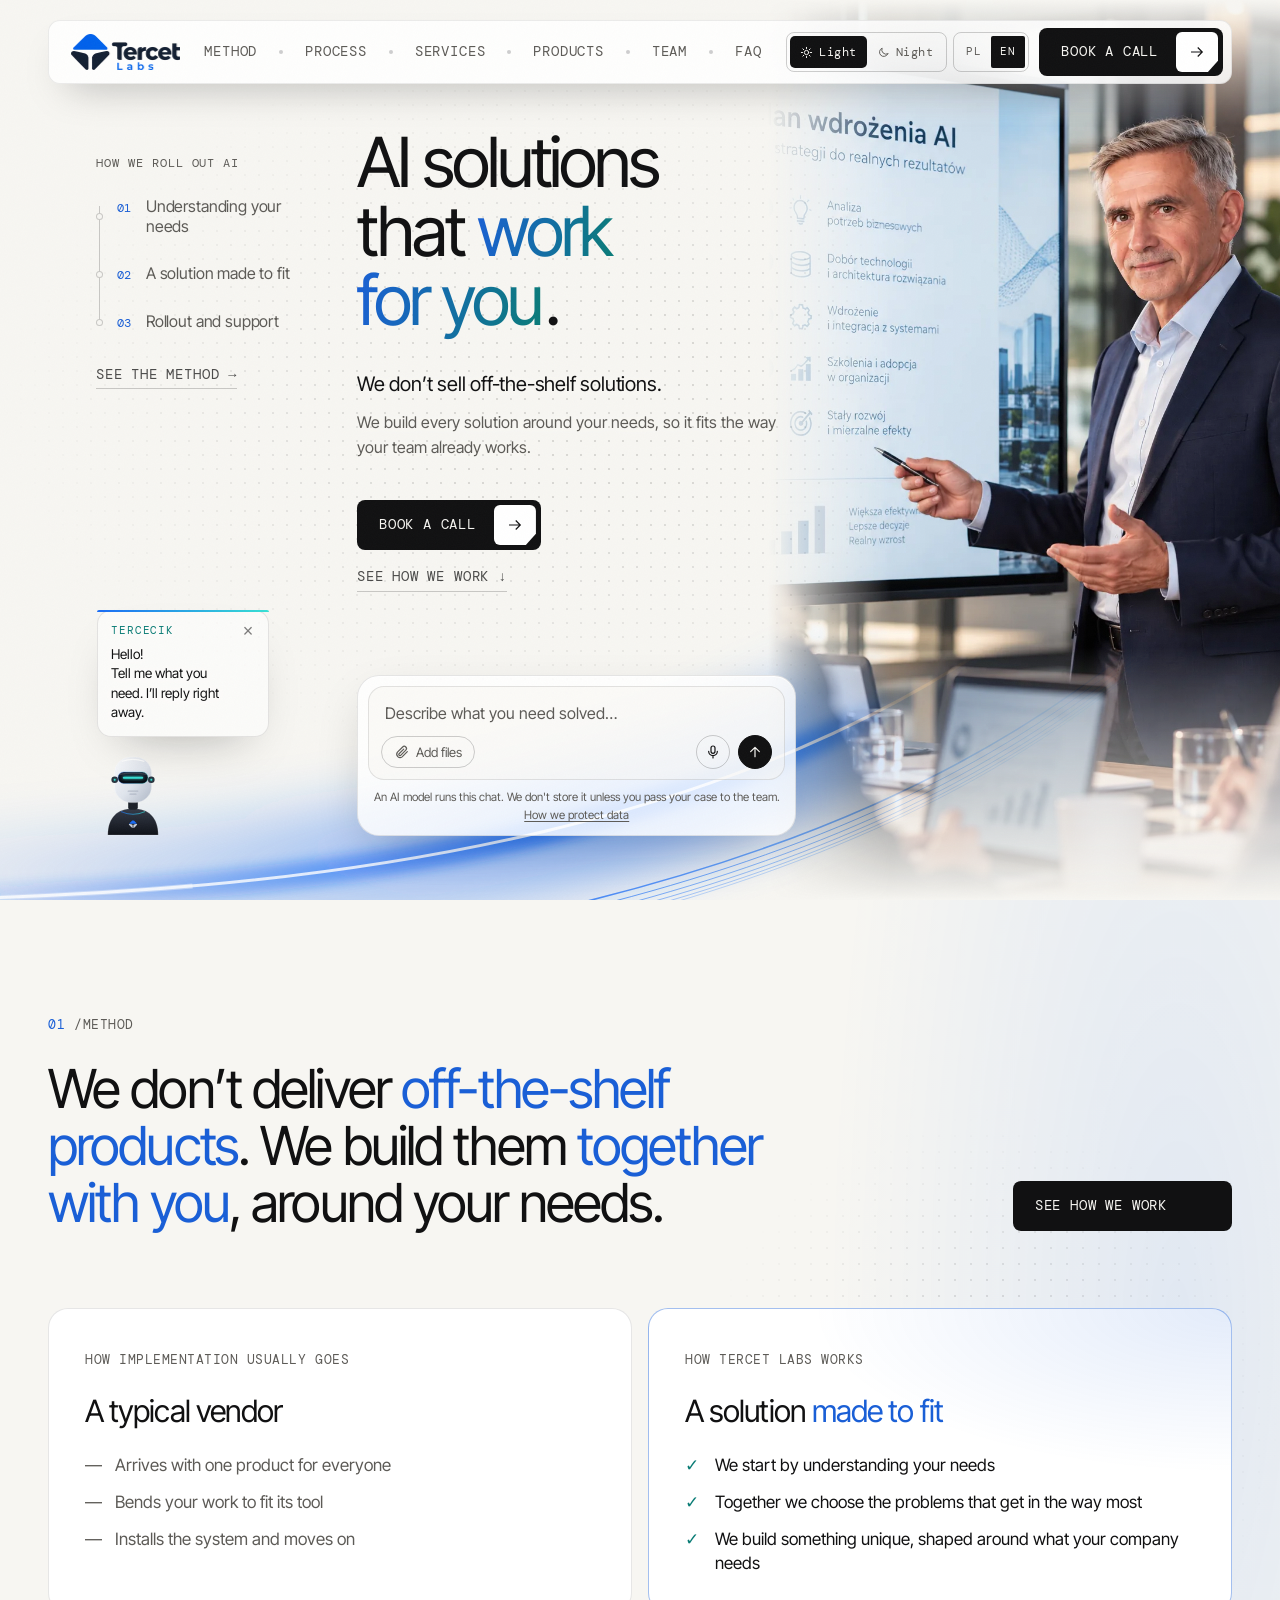
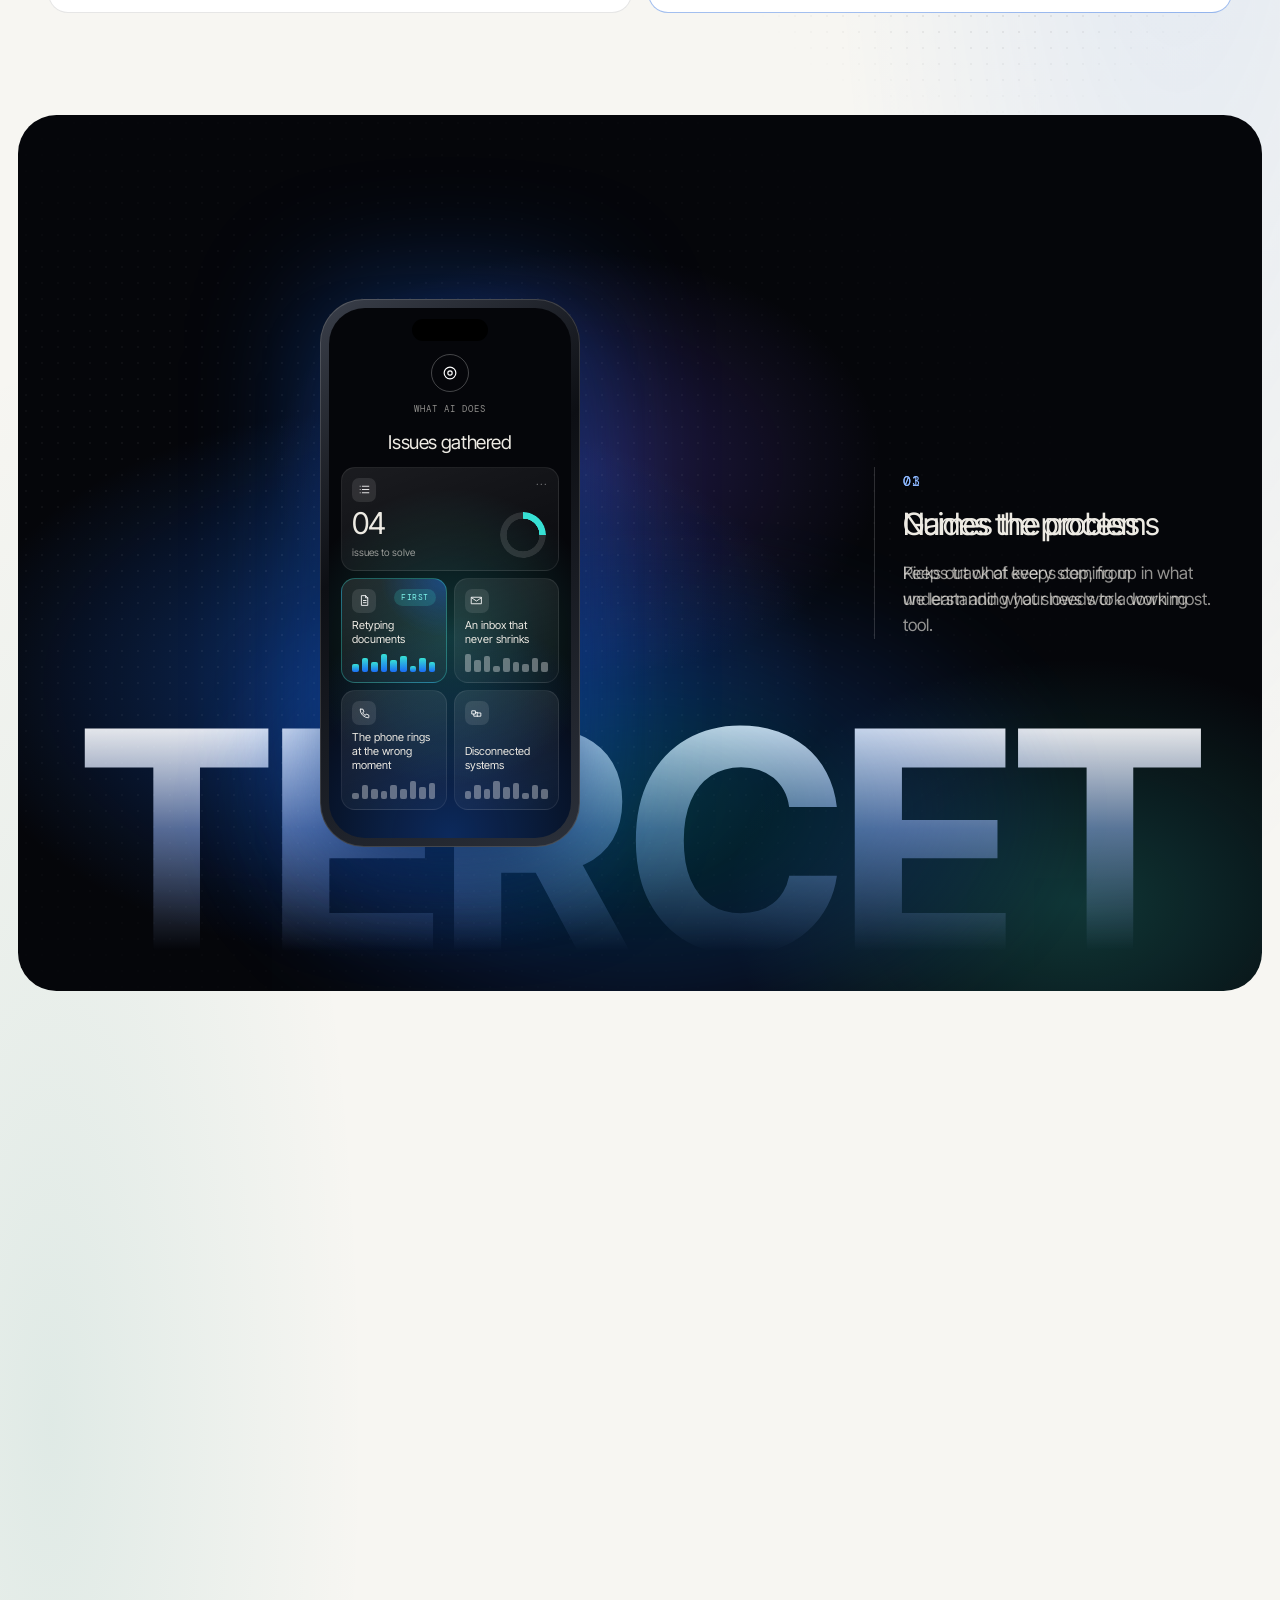
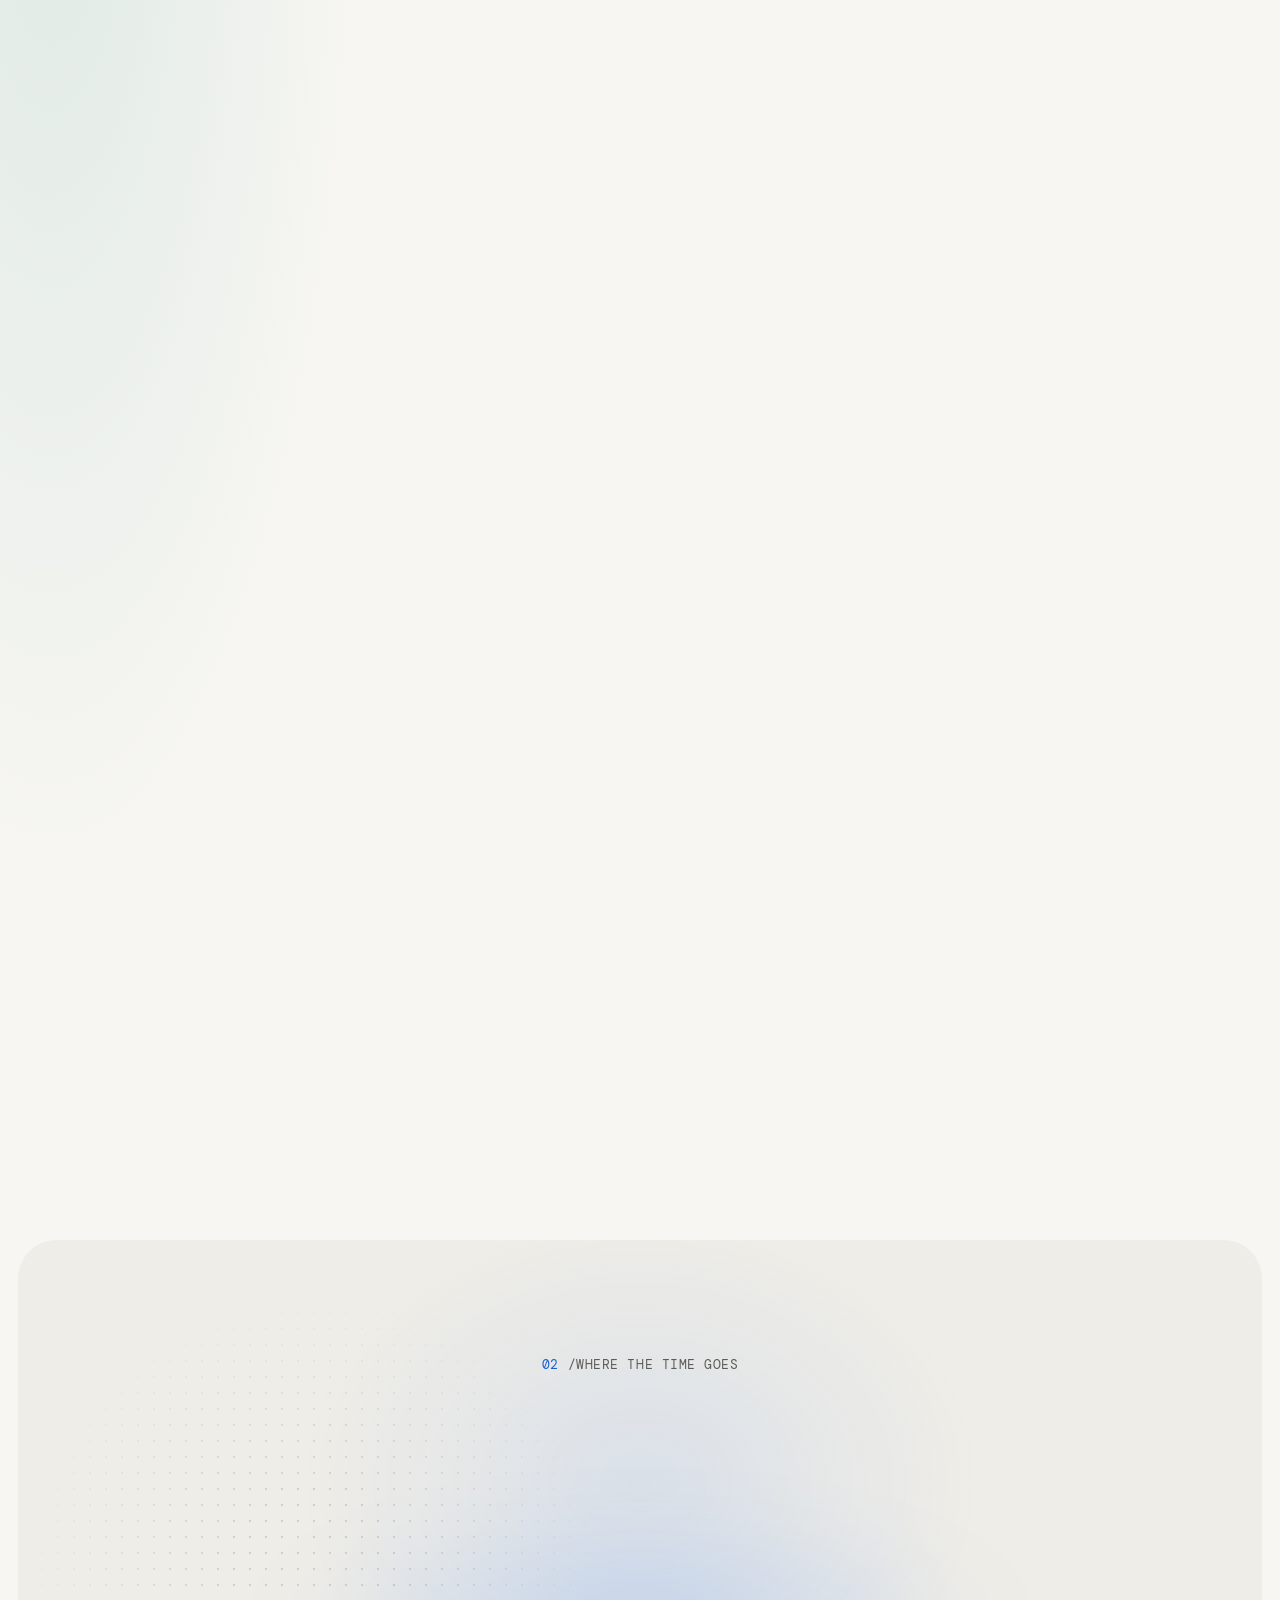
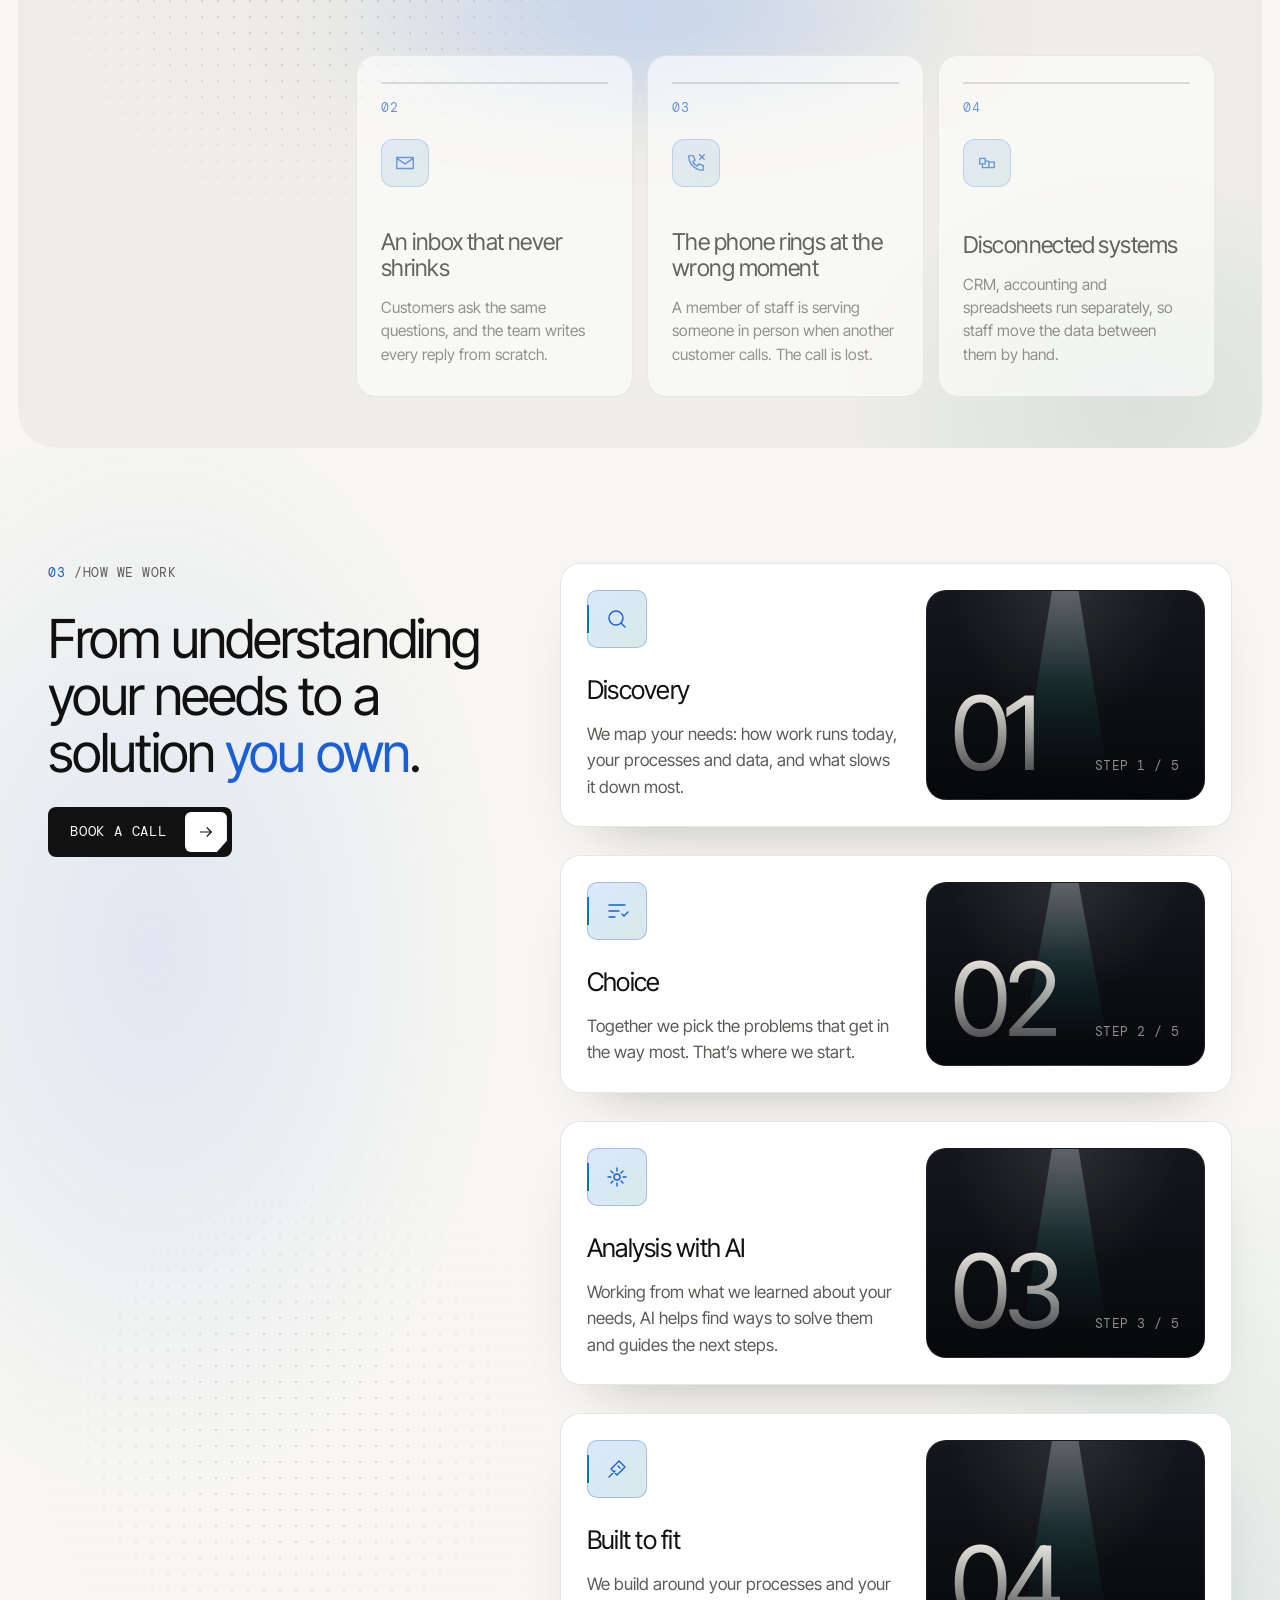
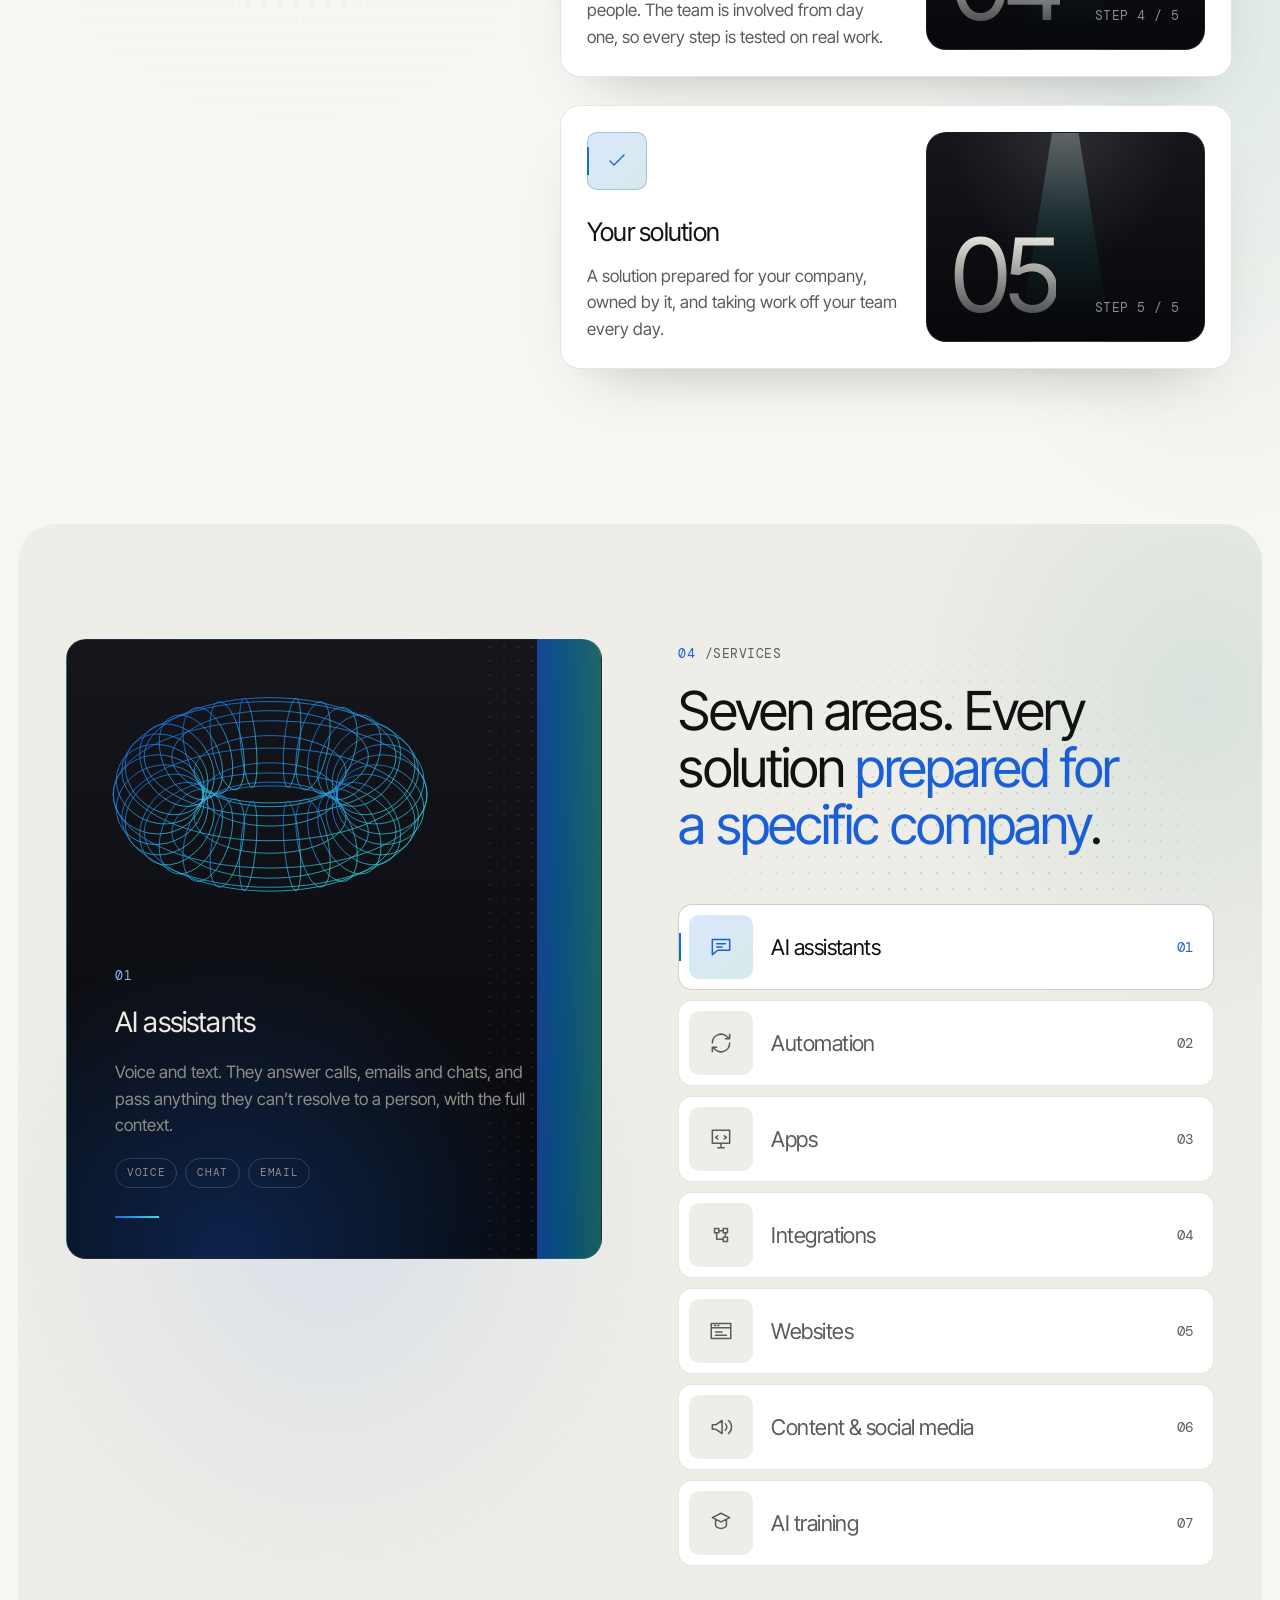
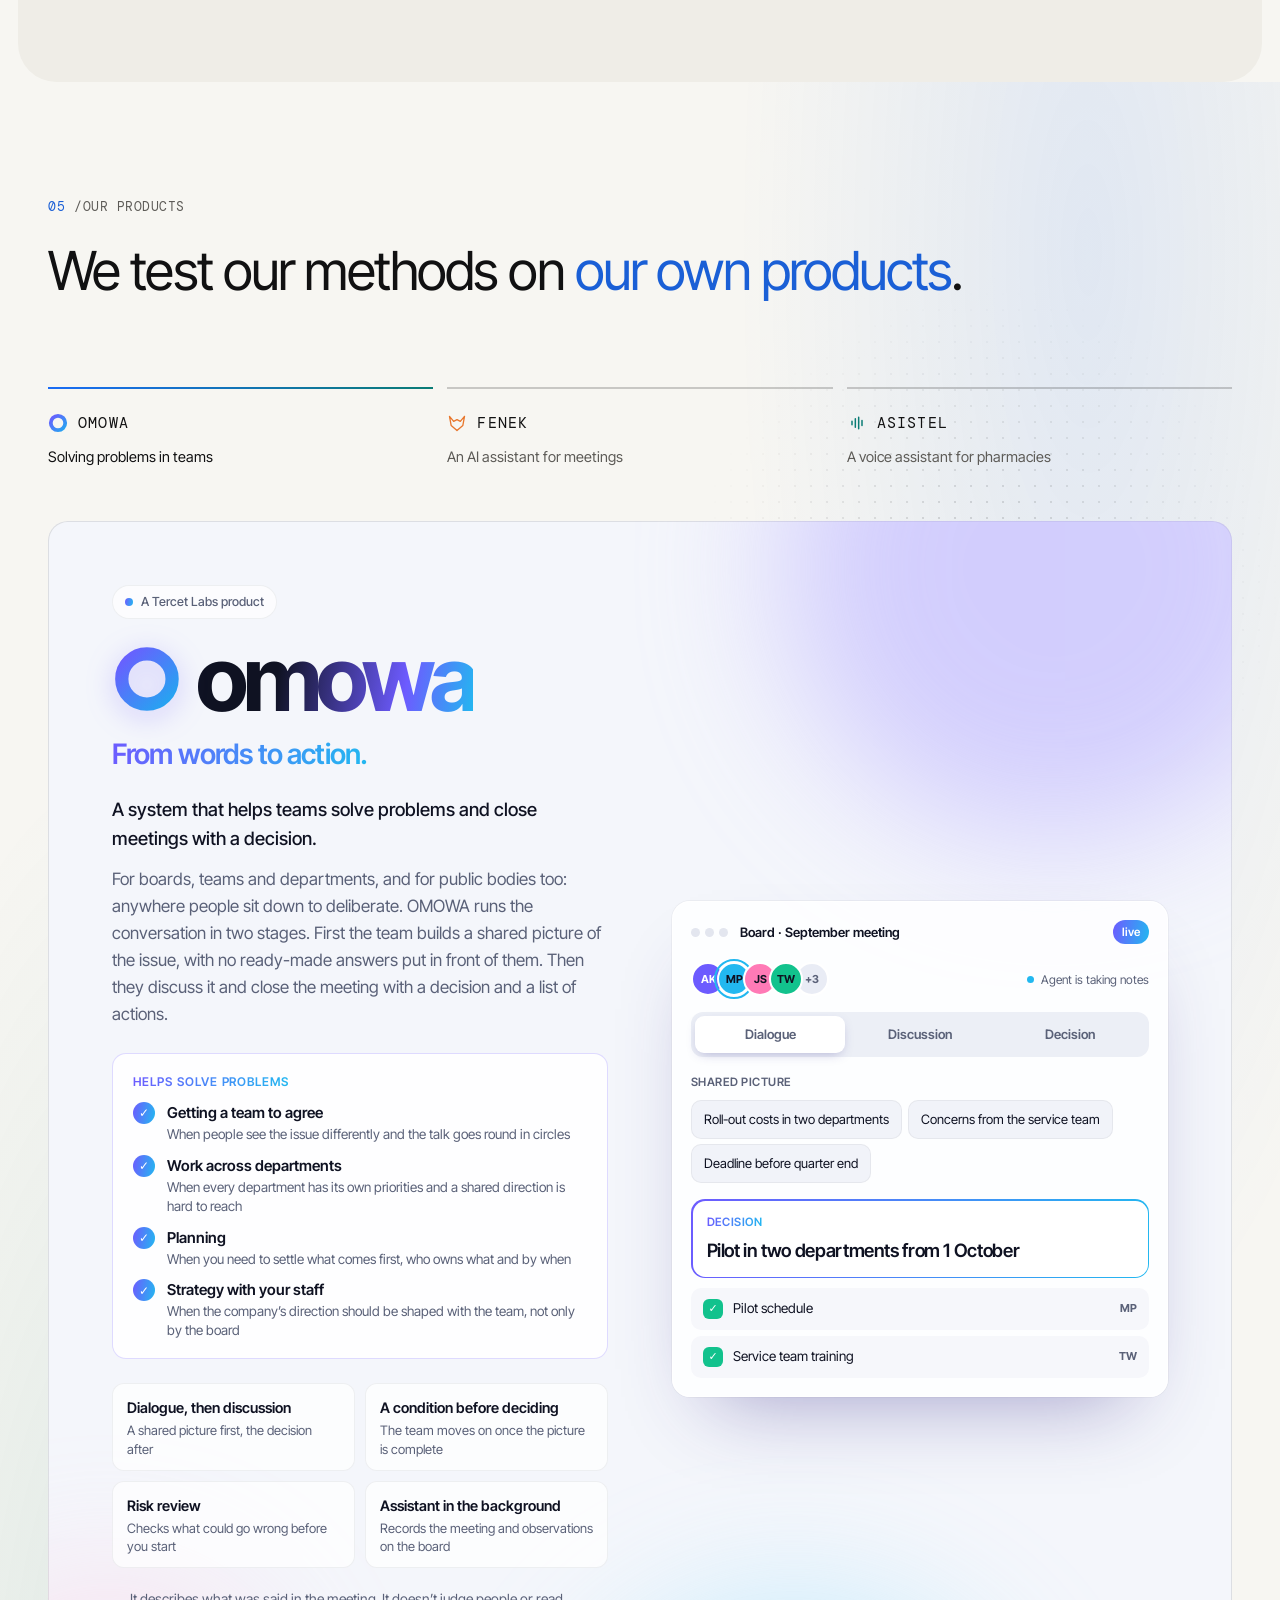
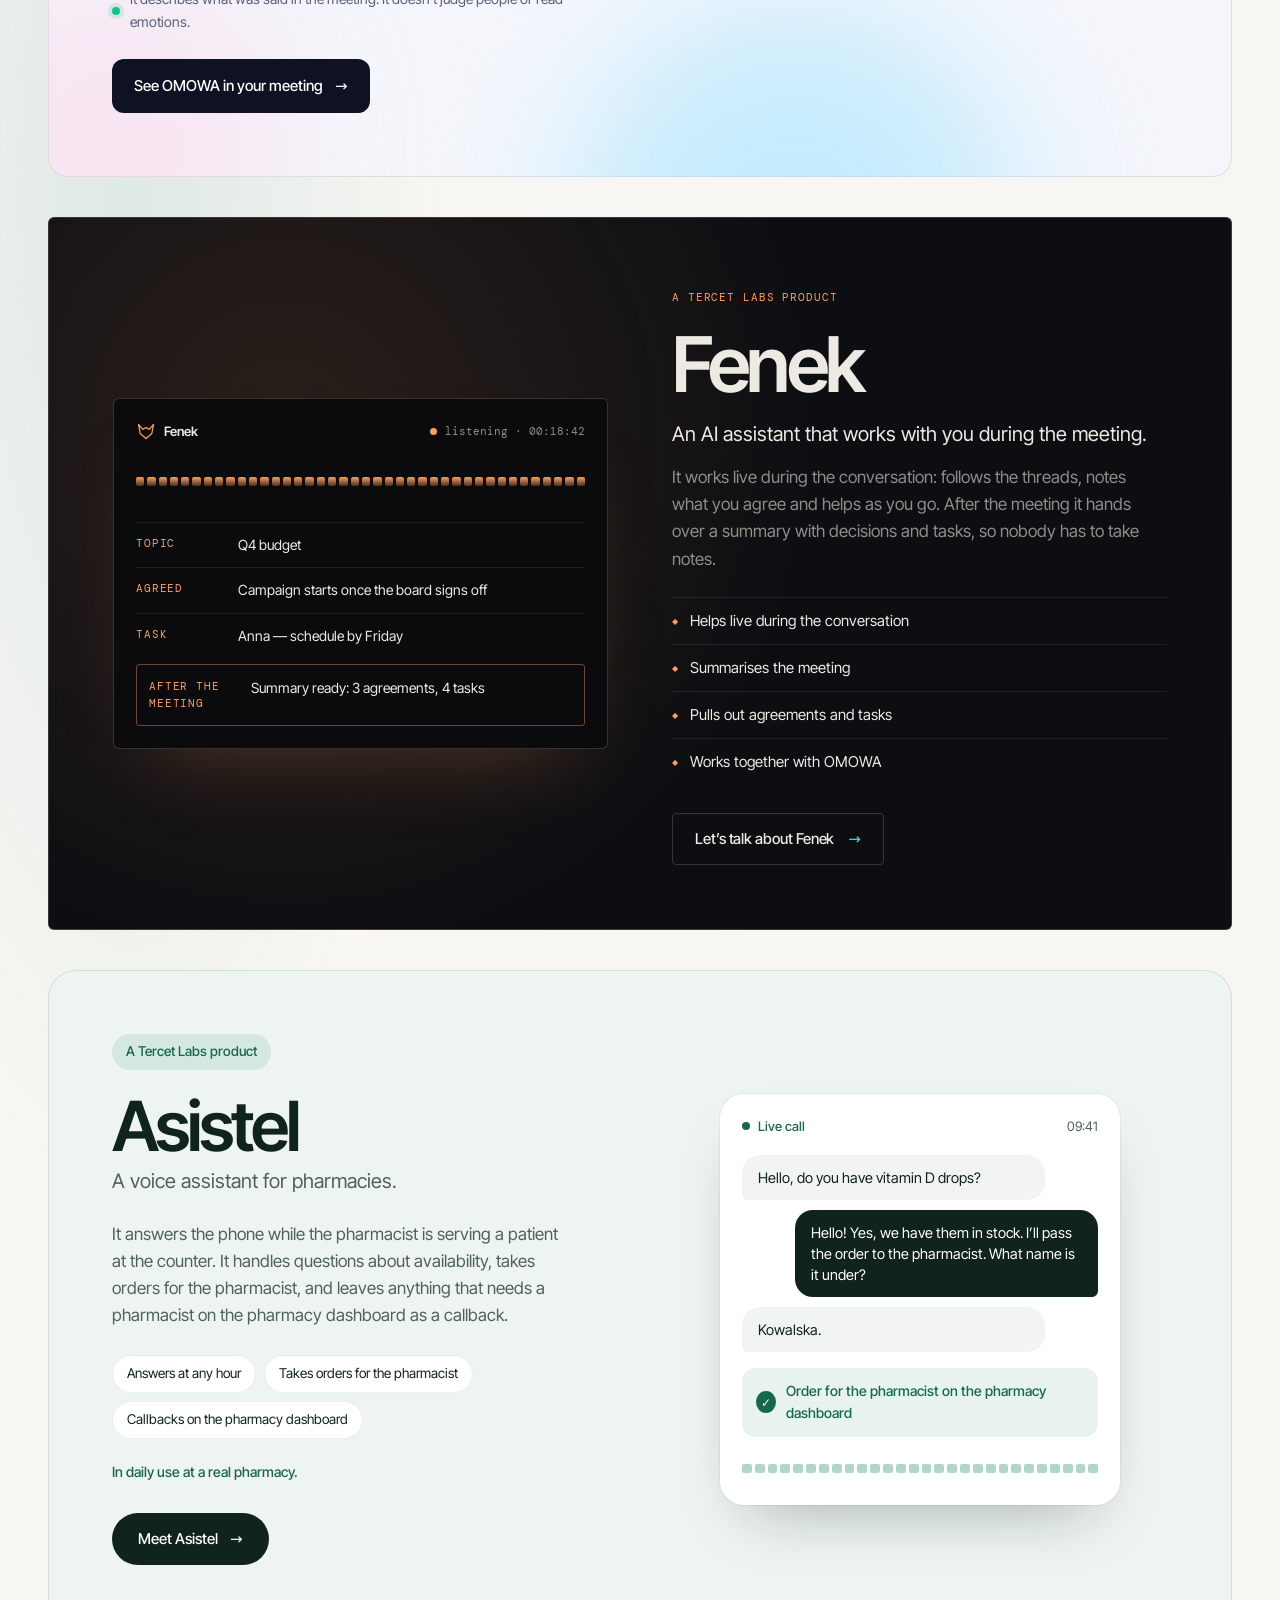
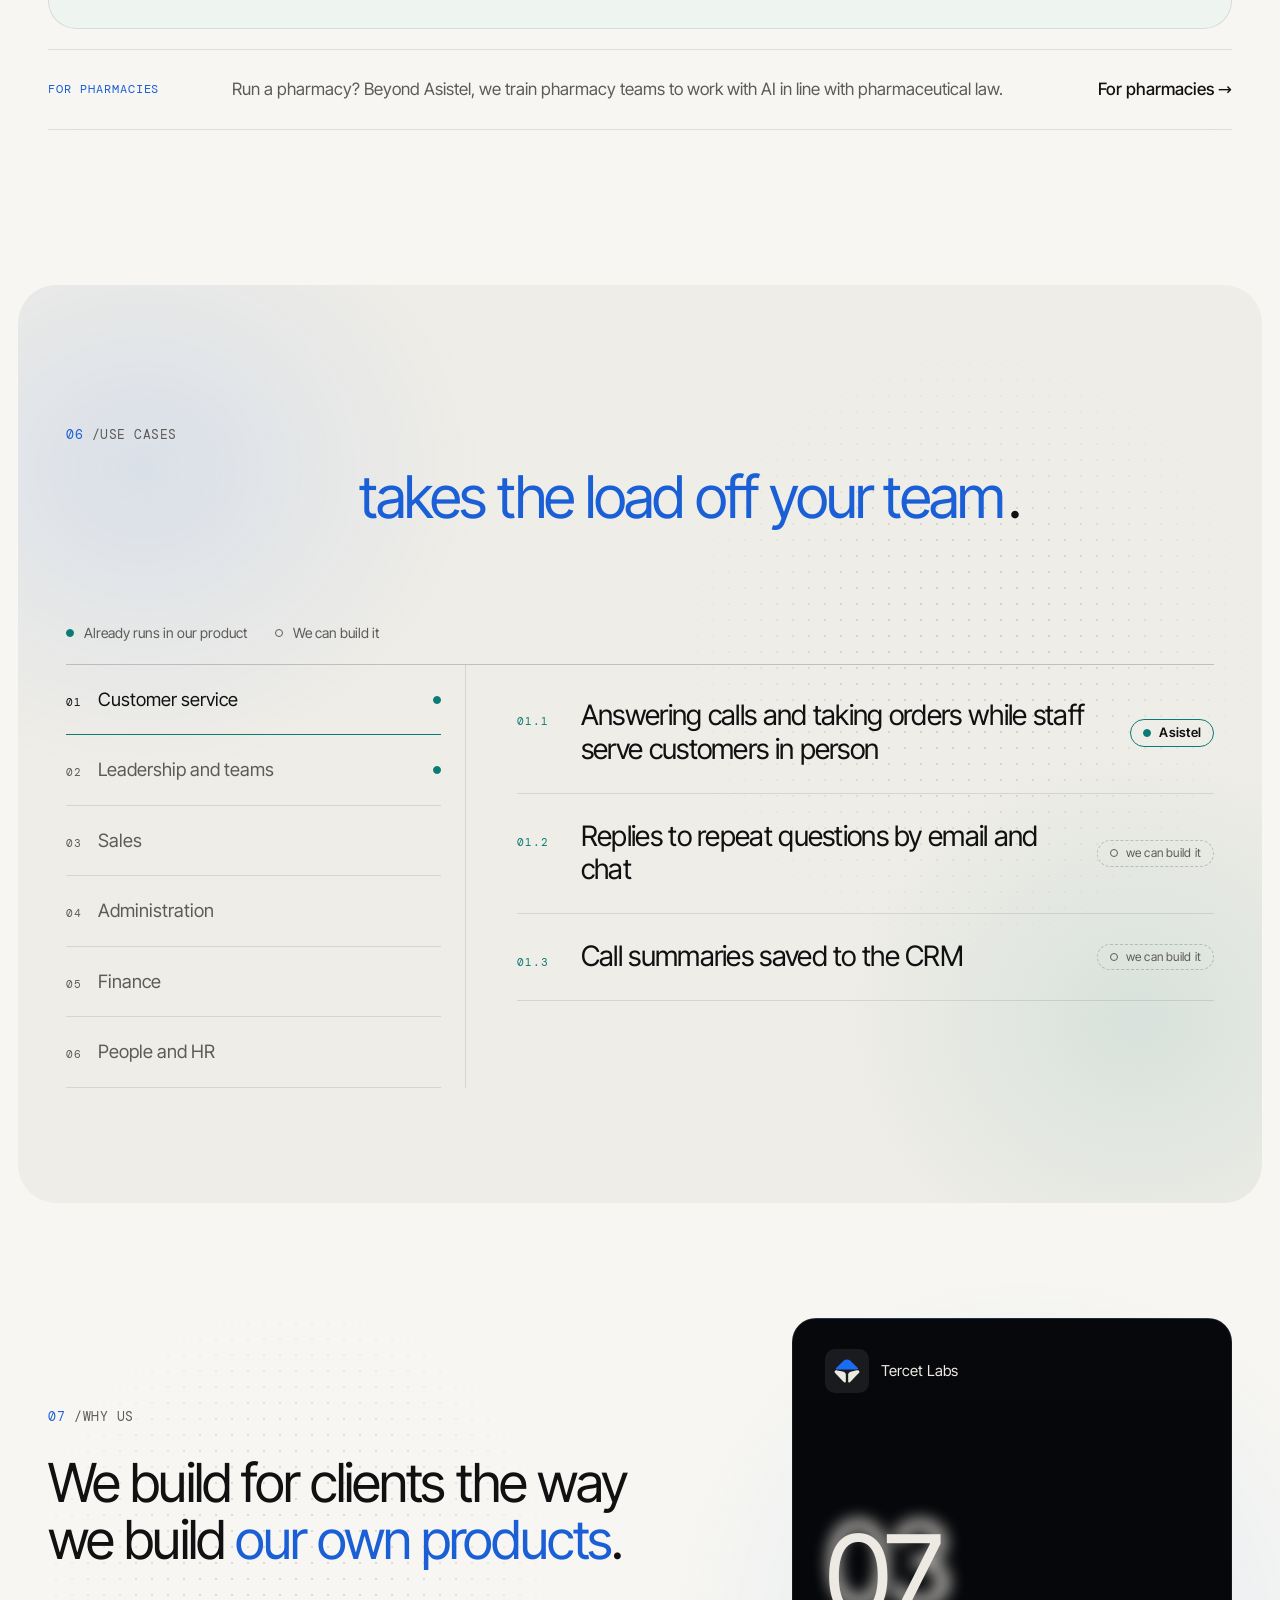
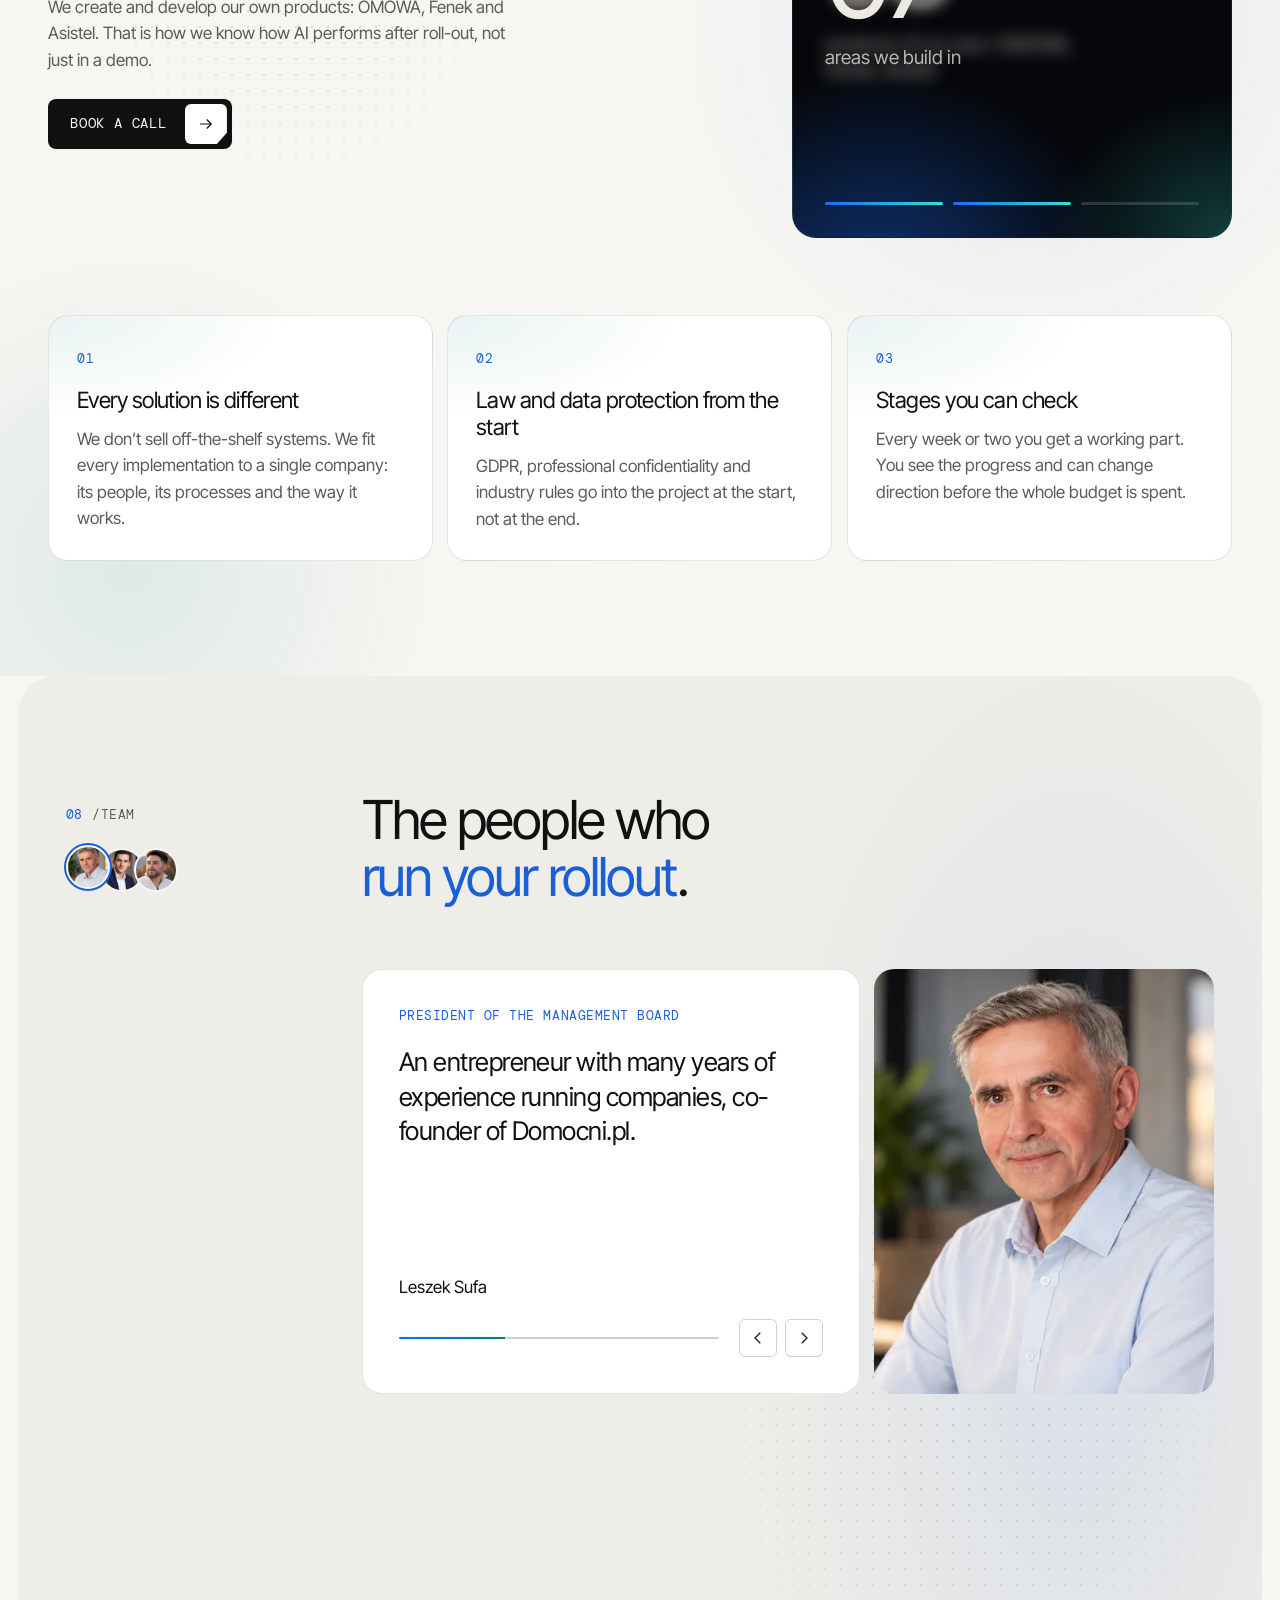
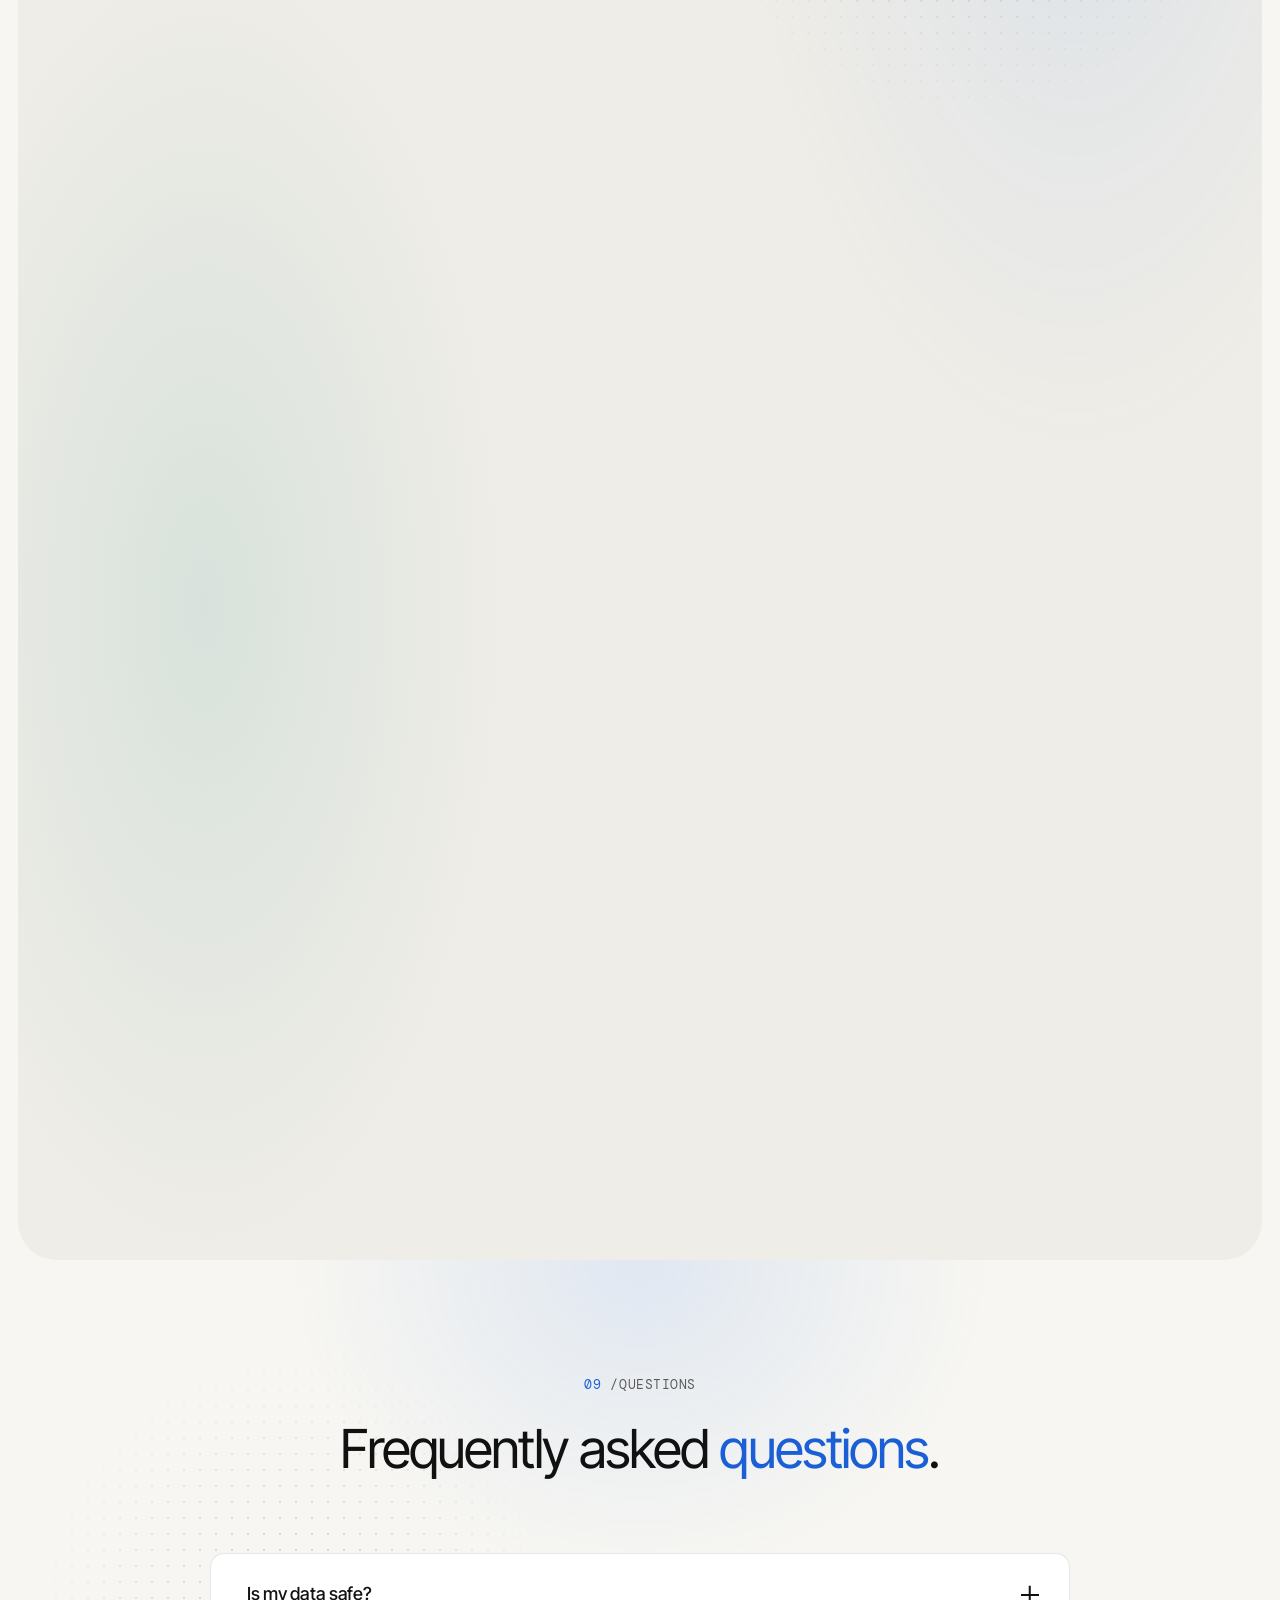
==== en/index.html @ d89c573f "Usługi: strony internetowe oraz treści i social media Co-Authored-By: Claude Opus 5.5 <noreply@anthr" ====
<!DOCTYPE html><html lang="en"><head><meta charset="utf-8"><script>(function(){const base = "/";

      // Motyw przed pierwszym malowaniem: zapamiętany wybór albo jasny (celowo bez prefers-color-scheme).
      (function () {
        var t = 'light';
        try {
          var z = localStorage.getItem('tercetlabs-theme');
          if (z === 'light' || z === 'dark') t = z;
        } catch (e) {}
        document.documentElement.dataset.theme = t;
        // Znak w nagłówku to największy element pierwszego kadru — pobieramy go od razu, w wariancie tego motywu.
        var l = document.createElement('link');
        l.rel = 'preload';
        l.as = 'image';
        l.type = 'image/webp';
        l.href = base + 'brand/logo-' + (t === 'dark' ? 'ciemne' : 'jasne') + '.webp';
        document.head.appendChild(l);
      })();
    })();</script><meta name="viewport" content="width=device-width, initial-scale=1"><title>Tercet Labs — bringing AI into companies, together with their teams</title><meta name="description" content="We start by understanding your needs, choose together the problems that hold work back most, and use AI to build a solution fitted to your company. The solution is yours to keep."><meta name="theme-color" content="#f7f6f2" data-theme-color><link rel="canonical" href="https://tercetlabs.pl/en/"><link rel="alternate" hreflang="pl" href="https://tercetlabs.pl/"><link rel="alternate" hreflang="en" href="https://tercetlabs.pl/en/"><link rel="alternate" hreflang="x-default" href="https://tercetlabs.pl/"><link rel="icon" type="image/png" sizes="64x64" href="/favicon.png"><link rel="apple-touch-icon" href="/apple-touch-icon.png"><meta property="og:title" content="Tercet Labs — bringing AI into companies, together with their teams"><meta property="og:description" content="We start by understanding your needs, choose together the problems that hold work back most, and use AI to build a solution fitted to your company. The solution is yours to keep."><meta property="og:locale" content="en_GB"><meta property="og:locale:alternate" content="pl_PL"><meta property="og:type" content="website"><meta property="og:image" content="https://tercetlabs.pl/brand/og.png"><meta property="og:image:width" content="1200"><meta property="og:image:height" content="630"><script type="application/ld+json">{"@context":"https://schema.org","@type":"Organization","name":"Tercet Labs sp. z o.o.","legalName":"Tercet Labs spółka z ograniczoną odpowiedzialnością","url":"https://tercetlabs.pl","email":"kontakt@tercetlabs.pl","taxID":"5362006891","address":{"@type":"PostalAddress","streetAddress":"ul. Gen. Lucjana Żeligowskiego 27/18","postalCode":"05-123","addressLocality":"Chotomów","addressCountry":"PL"}}</script><style>@font-face{font-family:Inter Tight Variable;font-style:normal;font-weight:100 900;font-display:swap;src:url(/_astro/inter-tight.CTD_b1qW.woff2)format("woff2-variations");unicode-range:U+??,U+131,U+152-153,U+2BB-2BC,U+2C6,U+2DA,U+2DC,U+304,U+308,U+329,U+2000-206F,U+20AC,U+2122,U+2191,U+2193,U+2212,U+2215,U+FEFF,U+FFFD}@font-face{font-family:Inter Tight Variable;font-style:normal;font-weight:100 900;font-display:swap;src:url(/_astro/inter-tight-ext.DiM_GvHw.woff2)format("woff2-variations");unicode-range:U+100-2BA,U+2BD-2C5,U+2C7-2CC,U+2CE-2D7,U+2DD-2FF,U+304,U+308,U+329,U+1D00-1DBF,U+1E00-1E9F,U+1EF2-1EFF,U+2020,U+20A0-20AB,U+20AD-20C0,U+2113,U+2C60-2C7F,U+A720-A7FF}@font-face{font-family:Instrument Serif;font-style:normal;font-weight:400;font-display:swap;src:url(/_astro/instrument-serif.DdhWG2SM.woff2)format("woff2");unicode-range:U+??,U+131,U+152-153,U+2BB-2BC,U+2C6,U+2DA,U+2DC,U+304,U+308,U+329,U+2000-206F,U+20AC,U+2122,U+2191,U+2193,U+2212,U+2215,U+FEFF,U+FFFD}@font-face{font-family:Instrument Serif;font-style:normal;font-weight:400;font-display:swap;src:url(/_astro/instrument-serif-ext.C7FU8bi1.woff2)format("woff2");unicode-range:U+100-2BA,U+2BD-2C5,U+2C7-2CC,U+2CE-2D7,U+2DD-2FF,U+304,U+308,U+329,U+1D00-1DBF,U+1E00-1E9F,U+1EF2-1EFF,U+2020,U+20A0-20AB,U+20AD-20C0,U+2113,U+2C60-2C7F,U+A720-A7FF}@font-face{font-family:Instrument Serif;font-style:italic;font-weight:400;font-display:swap;src:url(/_astro/instrument-serif-i.BsBw74gu.woff2)format("woff2");unicode-range:U+??,U+131,U+152-153,U+2BB-2BC,U+2C6,U+2DA,U+2DC,U+304,U+308,U+329,U+2000-206F,U+20AC,U+2122,U+2191,U+2193,U+2212,U+2215,U+FEFF,U+FFFD}@font-face{font-family:Instrument Serif;font-style:italic;font-weight:400;font-display:swap;src:url(/_astro/instrument-serif-i-ext.USwdnAgp.woff2)format("woff2");unicode-range:U+100-2BA,U+2BD-2C5,U+2C7-2CC,U+2CE-2D7,U+2DD-2FF,U+304,U+308,U+329,U+1D00-1DBF,U+1E00-1E9F,U+1EF2-1EFF,U+2020,U+20A0-20AB,U+20AD-20C0,U+2113,U+2C60-2C7F,U+A720-A7FF}@font-face{font-family:DM Mono;font-style:normal;font-weight:400;font-display:swap;src:url(/_astro/dm-mono-400.B4PNi-Jp.woff2)format("woff2");unicode-range:U+??,U+131,U+152-153,U+2BB-2BC,U+2C6,U+2DA,U+2DC,U+304,U+308,U+329,U+2000-206F,U+20AC,U+2122,U+2191,U+2193,U+2212,U+2215,U+FEFF,U+FFFD}@font-face{font-family:DM Mono;font-style:normal;font-weight:400;font-display:swap;src:url(/_astro/dm-mono-400-ext.CEPR5thp.woff2)format("woff2");unicode-range:U+100-2BA,U+2BD-2C5,U+2C7-2CC,U+2CE-2D7,U+2DD-2FF,U+304,U+308,U+329,U+1D00-1DBF,U+1E00-1E9F,U+1EF2-1EFF,U+2020,U+20A0-20AB,U+20AD-20C0,U+2113,U+2C60-2C7F,U+A720-A7FF}@font-face{font-family:DM Mono;font-style:normal;font-weight:500;font-display:swap;src:url(/_astro/dm-mono-500.DOEb2sS3.woff2)format("woff2");unicode-range:U+??,U+131,U+152-153,U+2BB-2BC,U+2C6,U+2DA,U+2DC,U+304,U+308,U+329,U+2000-206F,U+20AC,U+2122,U+2191,U+2193,U+2212,U+2215,U+FEFF,U+FFFD}@font-face{font-family:DM Mono;font-style:normal;font-weight:500;font-display:swap;src:url(/_astro/dm-mono-500-ext.BDk6y0Kt.woff2)format("woff2");unicode-range:U+100-2BA,U+2BD-2C5,U+2C7-2CC,U+2CE-2D7,U+2DD-2FF,U+304,U+308,U+329,U+1D00-1DBF,U+1E00-1E9F,U+1EF2-1EFF,U+2020,U+20A0-20AB,U+20AD-20C0,U+2113,U+2C60-2C7F,U+A720-A7FF}:root{color-scheme:light;--bg:#f7f6f2;--bg-2:#efede7;--surface:#fff;--text-rgb:17, 17, 18;--line:#1111121a;--line-strong:#11111233;--text:#111112;--muted:#5d5b57;--brand:#1a6cf5;--accent:#1a5fd6;--accent-dim:#1a5fd61f;--glow:#0a7c75;--glow-dim:#0a7c751f;--shine:#37e0d4;--sygnet-skrzydlo:#24335e;--nav-bg:#f7f6f2fb;--chip-bg:#ffffffb8;--card-bg:#fff;--btn-solid-hover-bg:var(--brand);--btn-solid-hover-fg:#fff;--btn-solid-hover-arr:#fff;--grain-opacity:.025;--island-ring:#1111121a;--aura-opacity:.45;--paper:#0f0f11;--ink:#edeae3;--ink-muted:#8f8d88;--ink-line:#edeae31f;--sans:"Inter Tight Variable", "Inter Tight", system-ui, -apple-system, "Segoe UI", sans-serif;--serif:"Instrument Serif", "Times New Roman", Georgia, serif;--mono:"JetBrains Mono", ui-monospace, "SFMono-Regular", Consolas, monospace;--gutter:clamp(20px, 4vw, 48px);--max:1280px;--radius:4px;--ease:cubic-bezier(.2, .7, .1, 1)}:root[data-theme=dark],:root:not([data-theme=dark]) .inverse,.tone-dark{color-scheme:dark;--bg:#0a0a0b;--bg-2:#0f0f11;--surface:#141416;--text-rgb:237, 234, 227;--line:#edeae317;--line-strong:#edeae32e;--text:#edeae3;--muted:#8f8d88;--brand:#1a6cf5;--accent:#8db8ff;--accent-dim:#8db8ff29;--glow:#37e0d4;--glow-dim:#37e0d429;--shine:#fff;--sygnet-skrzydlo:#e9edf5;--nav-bg:#0a0a0bf7;--chip-bg:#0a0a0b99;--card-bg:#111114;--btn-solid-hover-bg:#fff;--btn-solid-hover-fg:#0a0a0b;--btn-solid-hover-arr:var(--brand);--grain-opacity:.035;--island-ring:transparent;--aura-opacity:1}:root[data-theme=dark]{--paper:#f2f0ea;--ink:#111112;--ink-muted:#5d5b57;--ink-line:#1111121f}.tone-dark{color:var(--text)}*,:before,:after{box-sizing:border-box}.theme-switching body,.theme-switching body *,.theme-switching body :before,.theme-switching body :after{transition:background-color .4s var(--ease), color .4s var(--ease), border-color .4s var(--ease), fill .4s var(--ease), stroke .4s var(--ease)!important}html{scroll-behavior:smooth;-webkit-text-size-adjust:100%}body{background:var(--bg);color:var(--text);font-family:var(--sans);font-feature-settings:"ss01", "cv11";-webkit-font-smoothing:antialiased;margin:0;font-size:17px;line-height:1.6;overflow-x:hidden}body:before{content:"";pointer-events:none;z-index:100;opacity:var(--grain-opacity);background-image:url("data:image/svg+xml,%3Csvg xmlns='http://www.w3.org/2000/svg' width='160' height='160'%3E%3Cfilter id='n'%3E%3CfeTurbulence type='fractalNoise' baseFrequency='.9' numOctaves='2' stitchTiles='stitch'/%3E%3C/filter%3E%3Crect width='100%25' height='100%25' filter='url(%23n)'/%3E%3C/svg%3E");position:fixed;inset:0}img,svg{max-width:100%;display:block}a{color:inherit;text-decoration:none}::selection{background:var(--glow);color:var(--bg)}.wrap{width:100%;max-width:var(--max);padding-inline:var(--gutter);margin-inline:auto}em{font-family:var(--serif);letter-spacing:-.01em;font-style:italic;font-weight:400}.mono{font-family:var(--mono);letter-spacing:.08em;text-transform:uppercase;font-size:12px}.btn{--h:52px;height:var(--h);border-radius:var(--radius);font-family:var(--sans);letter-spacing:-.005em;cursor:pointer;transition:background .35s var(--ease), color .35s var(--ease), border-color .35s var(--ease), translate .4s var(--ease);white-space:nowrap;translate:var(--bx,0px) var(--by,0px);border:1px solid #0000;align-items:center;gap:14px;padding-inline:22px;font-size:15px;font-weight:500;display:inline-flex}.btn .arr{color:var(--glow);transition:transform .35s var(--ease)}.btn:hover .arr{transform:translate(4px)}.btn--solid{background:var(--text);color:var(--bg)}.btn--solid .arr{color:var(--brand)}.btn--solid:hover{background:var(--btn-solid-hover-bg);color:var(--btn-solid-hover-fg)}.btn--solid:hover .arr{color:var(--btn-solid-hover-arr)}.btn--ghost{border-color:var(--line-strong);color:var(--text)}.btn--ghost:hover{border-color:var(--text)}.sec{border-top:1px solid var(--line);padding-block:clamp(96px,13vw,180px);position:relative}.sec-head{grid-template-columns:repeat(12,1fr);gap:24px;margin-bottom:clamp(56px,7vw,96px);display:grid}.sec-head .mono{color:var(--muted);grid-column:1/4;padding-top:.9em}.sec-head .mono:before{content:"";background:linear-gradient(135deg, var(--brand), var(--glow));clip-path:polygon(50% 0,100% 100%,0 100%);width:.62em;height:.55em;transition:transform 1.2s var(--ease) .3s;margin-right:.7em;display:inline-block;transform:rotate(-90deg)}.sec-head .mono.is-in:before{transform:rotate(180deg)}.sec:hover .sec-head .mono:before{transition-duration:2.4s;transform:rotate(540deg)}.sec-head h2{letter-spacing:-.035em;text-wrap:balance;grid-column:4/13;margin:0;font-size:clamp(2.1rem,4.6vw,4rem);font-weight:500;line-height:1.04}.sec-head h2 em{color:var(--accent);font-size:1.08em}.sec-head h2 em,.hero h1 em{background:linear-gradient(100deg, var(--accent) 0%, var(--accent) 38%, var(--shine) 46%, var(--glow) 54%, var(--accent) 62%, var(--accent) 100%);color:#0000;background-position:100% 0;background-size:260% 100%;-webkit-background-clip:text;background-clip:text;padding-right:.08em}.is-in .line-mask>span em,.line-mask.is-in>span em{animation:blysk 2.2s var(--ease) .6s both}.sec-head h2:hover em{animation:blysk-hover 1.6s var(--ease) both}@keyframes blysk{0%{background-position:100% 0}to{background-position:0 0}}@keyframes blysk-hover{0%{background-position:100% 0}to{background-position:0 0}}[data-spot]{isolation:isolate;position:relative}[data-spot]:after{content:"";z-index:-1;pointer-events:none;background:radial-gradient(320px circle at var(--mx,50%) var(--my,50%), var(--glow-dim), transparent 70%);opacity:0;transition:opacity .45s var(--ease);position:absolute;inset:0}[data-spot]:hover:after{opacity:1}.inverse [data-spot]:after{background:radial-gradient(320px circle at var(--mx,50%) var(--my,50%), #1a6cf51a, transparent 70%)}@media (width<=860px){.sec-head{grid-template-columns:1fr;gap:18px}.sec-head .mono,.sec-head h2{grid-column:auto;padding-top:0}}[data-reveal]{opacity:0;transition:opacity 1.1s var(--ease), transform 1.4s var(--ease), filter 1.1s var(--ease);transition-delay:var(--d,0s);will-change:transform, opacity;transform:translateY(64px)}[data-reveal=left]{transform:translate(-96px)}[data-reveal=right]{transform:translate(96px)}[data-reveal=zoom]{filter:blur(10px);transform:scale(.82)}.hero,.sec,.inverse,.foot{overflow-x:clip}[data-parallax]{will-change:transform}[data-reveal].is-in{opacity:1;filter:none;transform:none}.line-mask{padding-bottom:.08em;display:block;overflow:hidden}.line-mask>span{transition:transform 1.1s var(--ease);transition-delay:var(--d,0s);display:block;transform:translateY(105%)}.is-in .line-mask>span,.line-mask.is-in>span{transform:none}@media (prefers-reduced-motion:reduce){html{scroll-behavior:auto}[data-reveal],.line-mask>span{opacity:1!important;transition:none!important;transform:none!important}*,:before,:after{animation-duration:.001ms!important;animation-iteration-count:1!important}}.sr-only{clip:rect(0 0 0 0);white-space:nowrap;width:1px;height:1px;position:absolute;overflow:hidden}:focus-visible{outline:1px solid var(--accent);outline-offset:3px}:root{--r-karta:20px;--r-btn:8px;--cien:0 18px 52px -14px #11111238;--szklo:#ffffffd6;--szklo-line:#1111121a;--szklo-blysk:inset 0 1px 0 #ffffffe6;--display:var(--sans);--z-btn-bg:#111112;--z-btn-fg:#f7f6f2;--z-btn-kafel:#fff;--z-btn-kafel-fg:#111112;--z-wstega-1:#1a6cf5;--z-wstega-2:#37e0d4;--z-kropki:#11111217;--z-panel-gora:#14161c;--z-panel-dol:#07080b;--z-panel-glebia:#050609;--z-kapsula:#ffffffd6;--z-kapsula-pelna:#fffffff5;--z-kapsula-linia:#11111214;--z-na-ciemnym:#edeae3}:root[data-theme=dark],.tone-dark{--bg:#050507;--bg-2:#0b0c10;--surface:#0d0e12;--card-bg:#0d0e12;--cien:0 18px 52px -14px #0009;--szklo:#101218d1;--szklo-line:#ffffff1f;--szklo-blysk:inset 0 1px 0 #ffffff24;--z-btn-bg:#17181d;--z-btn-fg:#edeae3;--z-btn-kafel:#fff;--z-btn-kafel-fg:#0a0a0b;--z-kropki:#ffffff17;--nav-bg:#050507e6;--z-kapsula:#0e0f13d1;--z-kapsula-pelna:#0a0b0ef2;--z-kapsula-linia:#ffffff14}.tone-dark{background:var(--bg)}:root{--mono:"DM Mono", ui-monospace, "SFMono-Regular", Consolas, monospace}em{font-family:inherit;font-style:normal;font-weight:inherit;letter-spacing:inherit}.sec-head h2 em,.hero h1 em{font-size:1em}[hidden]{display:none!important}.z-label{font-family:var(--mono);letter-spacing:.04em;text-transform:uppercase;color:var(--muted);gap:.7em;margin:0;font-size:13px;display:inline-flex}.z-label b{color:var(--accent);font-weight:400}.z-h{letter-spacing:-.035em;text-wrap:balance;margin:0;font-size:clamp(2.2rem,4.2vw,3.4rem);font-weight:400;line-height:1.06}.z-h em{color:var(--accent)}.z-lead{color:var(--muted);max-width:46ch;margin:0;font-size:17px;line-height:1.55}.z-btn{--bx:0px;--by:0px;border-radius:var(--r-btn);background:var(--z-btn-bg);height:50px;color:var(--z-btn-fg);font-family:var(--mono);letter-spacing:.06em;text-transform:uppercase;white-space:nowrap;cursor:pointer;translate:var(--bx) var(--by);transition:translate .4s var(--ease), background .35s var(--ease);border:0;align-items:center;gap:18px;padding:0 5px 0 22px;font-size:13.5px;display:inline-flex}.z-btn .kafel{background:var(--z-btn-kafel);width:42px;height:40px;color:var(--z-btn-kafel-fg);clip-path:polygon(0 0,100% 0,100% 72%,76% 100%,0 100%);transition:background .35s var(--ease), color .35s var(--ease);border-radius:6px;place-items:center;display:grid}.z-btn .kafel svg{fill:none;stroke:currentColor;stroke-width:1.6px;width:18px;height:18px;transition:transform .35s var(--ease)}.z-btn:hover .kafel{background:linear-gradient(135deg, var(--brand), var(--glow));color:#fff}.z-btn:hover .kafel svg{transform:translate(3px)}.z-btn--jasny{--z-btn-bg:#fff;--z-btn-fg:#0a0a0b;--z-btn-kafel:#0a0a0b;--z-btn-kafel-fg:#fff}.z-karta{border-radius:var(--r-karta);background:var(--card-bg);border:1px solid var(--line);position:relative;overflow:hidden}.z-kropki{background-image:radial-gradient(var(--z-kropki) 1.1px, transparent 1.3px);background-size:14px 14px}.z-sec{padding-block:clamp(80px,9vw,132px);position:relative;overflow-x:clip}.z-head{grid-template-columns:minmax(0,1fr) auto;align-items:end;gap:24px 40px;margin-bottom:clamp(48px,6vw,80px);display:grid}.z-head .z-label{grid-column:1/-1}.z-head--srodek{text-align:center;grid-template-columns:1fr;justify-items:center}@media (width<=860px){.z-head{grid-template-columns:1fr}}.z-slowa .s{opacity:0;filter:blur(10px);transition:opacity .9s var(--ease), filter .9s var(--ease), transform .9s var(--ease);transition-delay:calc(var(--i,0) * 45ms);display:inline-block;transform:translateY(.25em)}.z-slowa.is-in .s{opacity:1;filter:none;transform:none}@media (prefers-reduced-motion:reduce){.z-slowa .s{opacity:1;filter:none;transform:none}}.szklo{background:var(--szklo);border:1px solid var(--szklo-line);box-shadow:var(--szklo-blysk), var(--cien)}@media (width>=861px) and (hover:hover){.szklo{backdrop-filter:blur(20px)}}.btn--sm{--h:40px;border-radius:999px;padding-inline:16px;font-size:14px}.btn--ghost{background:0 0}.sec{border-top:0}.sec-head .mono{letter-spacing:.04em;font-size:13px}.sec-head .mono:before{display:none}.sec-head .mono b{color:var(--accent);font-weight:400}.sec-head h2{letter-spacing:-.035em;font-weight:400}[data-stos]>*{transform-origin:50% 0;transform:scale(calc(1 - var(--przykryta,0) * .06));filter:brightness(calc(1 - var(--przykryta,0) * .22));will-change:transform;position:sticky}@media (prefers-reduced-motion:reduce){[data-stos]>*{filter:none;transform:none}}.z-sec,.kontakt{isolation:isolate}.z-sec:before{content:"";z-index:-2;pointer-events:none;background:radial-gradient(38% 46% at var(--g1x,88%) var(--g1y,18%), color-mix(in srgb, var(--brand) var(--g-moc,10%), transparent), transparent 72%), radial-gradient(34% 42% at var(--g2x,8%) var(--g2y,82%), color-mix(in srgb, var(--glow) var(--g-moc,10%), transparent), transparent 72%);position:absolute;inset:0}.z-sec:after{content:"";z-index:-1;pointer-events:none;top:var(--k-top,6%);right:var(--k-prawo,0);left:var(--k-lewo,auto);background-image:radial-gradient(var(--z-kropki) 1.2px, transparent 1.4px);background-size:16px 16px;width:min(46vw,620px);height:min(70%,620px);position:absolute;-webkit-mask-image:radial-gradient(closest-side,#000 30%,#0000);mask-image:radial-gradient(closest-side,#000 30%,#0000)}:root[data-theme=dark] .z-sec{--g-moc:14%}:root:not([data-theme=dark]){--z-kropki:#11111221}.z-plyta{background:var(--bg-2);border-radius:clamp(24px,3vw,40px);margin-inline:clamp(8px,1.4vw,20px);overflow:clip}:root[data-theme=dark] .z-plyta{background:linear-gradient(#0b0c11,#08090d);box-shadow:inset 0 1px #ffffff0d}#metoda{--g1x:92%;--g1y:12%;--g2x:4%;--g2y:60%}#problemy{--g1x:50%;--g1y:30%;--g2x:90%;--g2y:95%;--k-lewo:0;--k-prawo:auto}#proces{--g1x:12%;--g1y:30%;--g2x:95%;--g2y:70%;--k-lewo:0;--k-prawo:auto;--k-top:40%}#uslugi{--g1x:25%;--g1y:60%;--g2x:95%;--g2y:15%}#produkty{--g1x:85%;--g1y:5%;--g2x:10%;--g2y:50%}#zastosowania{--g1x:10%;--g1y:20%;--g2x:90%;--g2y:80%}#dlaczego{--g1x:80%;--g1y:40%;--g2x:10%;--g2y:90%;--k-lewo:0;--k-prawo:auto}#zespol{--g1x:85%;--g1y:30%;--g2x:15%;--g2y:70%;--k-top:20%}#faq{--g1x:50%;--g1y:0%;--g2x:50%;--g2y:100%;--k-lewo:0;--k-prawo:auto}#problemy .ikona,#proces .kafelek,#uslugi .poz.on .kafelek{background:linear-gradient(135deg, color-mix(in srgb, var(--brand) 16%, var(--card-bg)), color-mix(in srgb, var(--glow) 16%, var(--card-bg)));border-color:color-mix(in srgb, var(--accent) 30%, transparent)}#problemy .ikona svg,#proces .kafelek svg,#uslugi .poz.on .kafelek svg{stroke:var(--accent)}#problemy .karta.on{box-shadow:0 30px 60px -30px color-mix(in srgb, var(--brand) 45%, transparent);background:radial-gradient(100% 60% at 100% 0%, color-mix(in srgb, var(--brand) 10%, transparent), transparent 70%), var(--card-bg)}#dlaczego .filar{background:radial-gradient(90% 60% at 0% 0%, color-mix(in srgb, var(--glow) 9%, transparent), transparent 70%), var(--card-bg)}#faq .poz[open]{box-shadow:inset 3px 0 0 var(--accent)}.logo[data-astro-cid-f7espo7c]{display:block}.logo[data-astro-cid-f7espo7c] span[data-astro-cid-f7espo7c]{background-position:0;background-repeat:no-repeat;background-size:contain;display:block}.na-jasne[data-astro-cid-f7espo7c]{aspect-ratio:612/203;background-image:var(--jasne)}.na-ciemne[data-astro-cid-f7espo7c]{aspect-ratio:617/208;background-image:var(--ciemne)}.nav[data-astro-cid-f7espo7c] span[data-astro-cid-f7espo7c]{height:44px}.foot[data-astro-cid-f7espo7c] span[data-astro-cid-f7espo7c]{height:72px}.na-ciemne[data-astro-cid-f7espo7c],:root[data-theme=dark] .na-jasne[data-astro-cid-f7espo7c],:root:not([data-theme=dark]) .inverse .na-jasne[data-astro-cid-f7espo7c]{display:none!important}:root[data-theme=dark] .na-ciemne[data-astro-cid-f7espo7c],:root:not([data-theme=dark]) .inverse .na-ciemne[data-astro-cid-f7espo7c],.tone-dark .na-ciemne[data-astro-cid-f7espo7c]{display:block!important}.tone-dark .na-jasne[data-astro-cid-f7espo7c]{display:none!important}@media (width<=640px){.nav[data-astro-cid-f7espo7c] span[data-astro-cid-f7espo7c]{height:38px}}.motyw[data-astro-cid-vss2nrfr]{border:1px solid var(--line-strong);border-radius:8px;grid-template-columns:1fr 1fr;height:40px;padding:3px;display:grid;position:relative}.motyw[data-astro-cid-vss2nrfr] button[data-astro-cid-vss2nrfr]{z-index:1;color:var(--muted);font-family:var(--mono);letter-spacing:.04em;cursor:pointer;background:0 0;border:0;justify-content:center;align-items:center;gap:6px;padding:0 10px;font-size:12px;transition:color .3s;display:flex;position:relative}.motyw[data-astro-cid-vss2nrfr] button[data-astro-cid-vss2nrfr][aria-checked=true]{color:var(--bg)}.motyw[data-astro-cid-vss2nrfr] svg[data-astro-cid-vss2nrfr]{fill:none;stroke:currentColor;stroke-width:1.8px;stroke-linecap:round;width:13px;height:13px}.suwak[data-astro-cid-vss2nrfr]{background:var(--text);width:calc(50% - 3px);transition:transform .35s var(--ease);border-radius:5px;position:absolute;top:3px;bottom:3px;left:3px}:root[data-theme=dark] .suwak[data-astro-cid-vss2nrfr]{transform:translate(100%)}.sw[data-astro-cid-vss2nrfr]{align-items:center;gap:6px;margin-left:18px;display:flex}.lang[data-astro-cid-vss2nrfr]{border:1px solid var(--line-strong);border-radius:var(--radius);height:42px}.theme[data-astro-cid-vss2nrfr]{width:42px;color:var(--text);cursor:pointer;transition:border-color .3s var(--ease);background:0 0;padding:0;position:relative}.theme[data-astro-cid-vss2nrfr]:hover,.lang[data-astro-cid-vss2nrfr]:hover{border-color:var(--text)}.ico[data-astro-cid-vss2nrfr]{fill:none;stroke:currentColor;stroke-width:1.5px;stroke-linecap:round;stroke-linejoin:round;width:18px;height:18px;transition:opacity .35s var(--ease), transform .5s var(--ease);margin:auto;position:absolute;inset:0}.sun[data-astro-cid-vss2nrfr]{opacity:0;transform:rotate(-60deg)scale(.6)}:root[data-theme=dark] .sun[data-astro-cid-vss2nrfr]{opacity:1;transform:none}:root[data-theme=dark] .moon[data-astro-cid-vss2nrfr]{opacity:0;transform:rotate(60deg)scale(.6)}.lang[data-astro-cid-vss2nrfr]{transition:border-color .3s var(--ease);align-items:stretch;padding:3px;font-size:11px;display:flex}.lang[data-astro-cid-vss2nrfr] a[data-astro-cid-vss2nrfr]{min-width:34px;color:var(--muted);border-radius:2px;place-items:center;padding-inline:6px;transition:color .3s,background .3s;display:grid}.lang[data-astro-cid-vss2nrfr] a[data-astro-cid-vss2nrfr]:hover{color:var(--text)}.lang[data-astro-cid-vss2nrfr] a[data-astro-cid-vss2nrfr].on{background:var(--text);color:var(--bg)}@media (width<=900px){.sw[data-astro-cid-vss2nrfr]{margin-left:auto;margin-right:8px}.theme[data-astro-cid-vss2nrfr],.lang[data-astro-cid-vss2nrfr]{height:44px}.theme[data-astro-cid-vss2nrfr]{width:44px}}@media (width<=380px){.lang[data-astro-cid-vss2nrfr] a[data-astro-cid-vss2nrfr]{min-width:28px;padding-inline:3px}}.nav[data-astro-cid-wpvy4v7s]{z-index:50;padding:20px var(--gutter) 0;pointer-events:none;position:fixed;inset:0 0 auto}.kapsula[data-astro-cid-wpvy4v7s]{background:var(--z-kapsula);border:1px solid var(--z-kapsula-linia);backdrop-filter:blur(16px)saturate(1.2);pointer-events:auto;max-width:1300px;height:64px;transition:background .4s var(--ease);border-radius:12px;align-items:center;gap:24px;margin-inline:auto;padding:0 8px 0 22px;display:flex;position:relative;box-shadow:0 18px 40px -20px #00000059}.nav.is-scrolled .kapsula[data-astro-cid-wpvy4v7s]{background:var(--z-kapsula-pelna)}.progress[data-astro-cid-wpvy4v7s]{transform-origin:0;height:1px;transform:scaleX(var(--sp,0));background:linear-gradient(90deg, var(--brand), var(--glow));box-shadow:0 0 10px var(--glow);position:absolute;bottom:-1px;left:14px;right:14px}.znak[data-astro-cid-wpvy4v7s] .logo span{height:36px}.links[data-astro-cid-wpvy4v7s]{font-family:var(--mono);letter-spacing:.06em;text-transform:uppercase;flex:1;justify-content:center;align-items:center;gap:22px;font-size:13.5px;display:flex}.links[data-astro-cid-wpvy4v7s] a[data-astro-cid-wpvy4v7s]:not(.z-btn){color:var(--muted);transition:color .3s}.links[data-astro-cid-wpvy4v7s] a[data-astro-cid-wpvy4v7s]:not(.z-btn):hover{color:var(--text)}.kropka[data-astro-cid-wpvy4v7s]{background:var(--line-strong);border-radius:50%;width:4px;height:4px}.prawa[data-astro-cid-wpvy4v7s]{align-items:center;gap:10px;display:flex}.prawa[data-astro-cid-wpvy4v7s] .sw{margin-left:0}.prawa[data-astro-cid-wpvy4v7s] .lang{border-radius:8px;height:40px}:root[data-theme=dark] .cta[data-astro-cid-wpvy4v7s]{--z-btn-bg:#fff;--z-btn-fg:#0a0a0b;--z-btn-kafel:#0a0a0b;--z-btn-kafel-fg:#fff}.cta[data-astro-cid-wpvy4v7s]{height:48px}.cta-menu[data-astro-cid-wpvy4v7s]{display:none}.burger[data-astro-cid-wpvy4v7s]{border:1px solid var(--line-strong);cursor:pointer;background:0 0;border-radius:8px;flex-direction:column;justify-content:center;gap:6px;width:44px;height:44px;padding:0 12px;display:none}.burger[data-astro-cid-wpvy4v7s] span[data-astro-cid-wpvy4v7s]{background:var(--text);height:1.5px;transition:transform .4s var(--ease);display:block}.burger[data-astro-cid-wpvy4v7s] span[data-astro-cid-wpvy4v7s]:last-child{width:60%}@media (width<=1180px){.links[data-astro-cid-wpvy4v7s]{gap:14px;font-size:12.5px}.cta-bok[data-astro-cid-wpvy4v7s]{display:none}}@media (width<=960px){.kapsula[data-astro-cid-wpvy4v7s]{justify-content:space-between;padding-left:16px}.burger[data-astro-cid-wpvy4v7s]{display:flex}.links[data-astro-cid-wpvy4v7s]{background:var(--z-kapsula-pelna);border:1px solid var(--z-kapsula-linia);opacity:0;pointer-events:none;transition:opacity .35s var(--ease), transform .35s var(--ease);border-radius:12px;flex-direction:column;align-items:stretch;gap:0;padding:8px 18px 20px;font-size:15px;position:absolute;top:calc(100% + 8px);left:0;right:0;transform:translateY(-8px)}.kropka[data-astro-cid-wpvy4v7s]{display:none}.links[data-astro-cid-wpvy4v7s] a[data-astro-cid-wpvy4v7s]:not(.z-btn){border-bottom:1px solid var(--line);color:var(--text);padding:15px 0}.cta-menu[data-astro-cid-wpvy4v7s]{justify-content:space-between;margin-top:18px;display:inline-flex}body.menu-open .links[data-astro-cid-wpvy4v7s]{opacity:1;pointer-events:auto;transform:none}body.menu-open .burger[data-astro-cid-wpvy4v7s] span[data-astro-cid-wpvy4v7s]:first-child{transform:translateY(3.75px)rotate(45deg)}body.menu-open .burger[data-astro-cid-wpvy4v7s] span[data-astro-cid-wpvy4v7s]:last-child{width:100%;transform:translateY(-3.75px)rotate(-45deg)}}@media (width<=420px){.nav[data-astro-cid-wpvy4v7s]{padding-top:12px}.kapsula[data-astro-cid-wpvy4v7s]{gap:10px;height:58px}.znak[data-astro-cid-wpvy4v7s] .logo span{height:30px}.prawa[data-astro-cid-wpvy4v7s] .lang{height:38px}.prawa[data-astro-cid-wpvy4v7s] .motyw span{display:none}}.foot[data-astro-cid-gnvdp4k2]{z-index:1;background:radial-gradient(60% 50% at 20% 0%, #1a6cf51f, transparent 70%), var(--bg-2);border-radius:28px 28px 0 0;margin-top:-28px;padding-top:clamp(64px,8vw,110px);position:relative}.top[data-astro-cid-gnvdp4k2]{grid-template-columns:minmax(0,1fr) minmax(0,2.2fr);gap:48px;padding-bottom:64px;display:grid}.brand[data-astro-cid-gnvdp4k2] .logo span{height:64px}.brand[data-astro-cid-gnvdp4k2] p[data-astro-cid-gnvdp4k2]{max-width:30ch;color:var(--muted);margin:20px 0 0;line-height:1.5}.kolumny[data-astro-cid-gnvdp4k2]{grid-template-columns:repeat(4,minmax(0,1fr));gap:28px;display:grid}.col[data-astro-cid-gnvdp4k2]{align-content:start;gap:10px;font-size:15px;font-style:normal;display:grid}.col[data-astro-cid-gnvdp4k2] .z-label[data-astro-cid-gnvdp4k2]{margin-bottom:8px}.col[data-astro-cid-gnvdp4k2] a[data-astro-cid-gnvdp4k2]{color:var(--text);transition:color .3s}.col[data-astro-cid-gnvdp4k2] a[data-astro-cid-gnvdp4k2]:hover{color:var(--accent)}.legal[data-astro-cid-gnvdp4k2]{color:var(--muted);font-size:13px;line-height:1.45}.bottom[data-astro-cid-gnvdp4k2]{border-top:1px solid var(--line-strong);color:var(--muted);flex-wrap:wrap;align-items:center;gap:14px 28px;padding-block:26px 34px;font-size:14px;display:flex}.bottom[data-astro-cid-gnvdp4k2] b[data-astro-cid-gnvdp4k2]{color:var(--text);font-weight:500}.bottom[data-astro-cid-gnvdp4k2] a[data-astro-cid-gnvdp4k2]:hover{color:var(--text)}.up[data-astro-cid-gnvdp4k2]{color:var(--text);margin-left:auto}@media (width<=1000px){.top[data-astro-cid-gnvdp4k2]{grid-template-columns:1fr}.kolumny[data-astro-cid-gnvdp4k2]{grid-template-columns:repeat(2,minmax(0,1fr))}}@media (width<=520px){.kolumny[data-astro-cid-gnvdp4k2]{grid-template-columns:1fr}}
.wstegi[data-astro-cid-vch3bigi]{pointer-events:none;z-index:0;position:absolute;inset:0;overflow:hidden}svg[data-astro-cid-vch3bigi]{width:100%;height:100%;position:absolute;inset:0}.fala[data-astro-cid-vch3bigi]{transform-origin:70%;animation:14s ease-in-out infinite alternate fala}.polysk[data-astro-cid-vch3bigi]{stroke-dasharray:18 82;animation:7s linear infinite polysk}.kropki[data-astro-cid-vch3bigi]{position:absolute;inset:0;-webkit-mask-image:radial-gradient(60% 55% at 45% 45%,#000 20%,#0000 75%);mask-image:radial-gradient(60% 55% at 45% 45%,#000 20%,#0000 75%)}@keyframes fala{0%{transform:translate(0,0)rotate(0)scaleY(1)}to{transform:translate(-2%,2.5%)rotate(-2.5deg)scaleY(1.06)}}@keyframes polysk{0%{stroke-dashoffset:100px}to{stroke-dashoffset:0}}@media (prefers-reduced-motion:reduce){.fala[data-astro-cid-vch3bigi],.polysk[data-astro-cid-vch3bigi]{animation:none}}.tercecik[data-astro-cid-p2rjvuk4]{z-index:6;pointer-events:none;width:84px;position:absolute;bottom:4px;left:auto;right:calc(100% + 22px)}.robot[data-astro-cid-p2rjvuk4]{cursor:pointer;pointer-events:auto;opacity:0;transform-origin:50% 100%;background:0 0;border:0;width:100%;padding:0;display:block;transform:translateY(24px)}.tercecik[data-astro-cid-p2rjvuk4].jest .robot[data-astro-cid-p2rjvuk4]{opacity:1;transition:opacity .9s ease, transform 1.1s var(--ease);transform:none}.robot[data-astro-cid-p2rjvuk4]:focus-visible{outline:2px solid var(--accent);outline-offset:4px;border-radius:20px}svg[data-astro-cid-p2rjvuk4]{width:100%;display:block;overflow:visible}.w-b[data-astro-cid-p2rjvuk4],.tercecik[data-astro-cid-p2rjvuk4].b .w-a[data-astro-cid-p2rjvuk4]{display:none}.tercecik[data-astro-cid-p2rjvuk4].b .w-b[data-astro-cid-p2rjvuk4]{display:block}.glowa[data-astro-cid-p2rjvuk4]{fill:url(#ta-glowa);stroke:#ffffff8c;stroke-width:.8px}.tulow[data-astro-cid-p2rjvuk4]{fill:url(#ta-tulow);stroke:#ffffff47;stroke-width:1px}.kolnierz[data-astro-cid-p2rjvuk4]{stroke:url(#ta-krawedz);stroke-width:1.4px;opacity:.8}.szyja[data-astro-cid-p2rjvuk4]{fill:#1b2029}.blysk[data-astro-cid-p2rjvuk4]{stroke:#ffffffe6;stroke-width:2px;stroke-linecap:round}.bok[data-astro-cid-p2rjvuk4]{fill:#262c38}.bok-led[data-astro-cid-p2rjvuk4]{fill:#37e0d4;filter:drop-shadow(0 0 2px #37e0d4e6)}.w-a[data-astro-cid-p2rjvuk4] .wizjer[data-astro-cid-p2rjvuk4]{fill:url(#ta-wizjer)}.obwodka[data-astro-cid-p2rjvuk4]{stroke:url(#ta-krawedz);stroke-width:1px;opacity:.55}.refleks[data-astro-cid-p2rjvuk4]{stroke:#ffffff24;stroke-width:2px}.kratka[data-astro-cid-p2rjvuk4]{fill:#9aa4b5;opacity:.55}.czasza[data-astro-cid-p2rjvuk4]{fill:#1a6cf5}.skrzydlo[data-astro-cid-p2rjvuk4]{fill:#c7cfdc}.kula[data-astro-cid-p2rjvuk4]{fill:url(#tb-kula)}.kula-obwod[data-astro-cid-p2rjvuk4]{stroke:#ffffff24;stroke-width:1px}.w-b[data-astro-cid-p2rjvuk4] .blysk[data-astro-cid-p2rjvuk4]{stroke:#ffffff59;stroke-width:2.5px}.w-b[data-astro-cid-p2rjvuk4] .wizjer[data-astro-cid-p2rjvuk4]{fill:#03040a;stroke:#37e0d440;stroke-width:.8px}.orbita[data-astro-cid-p2rjvuk4]{fill:none;stroke:url(#tb-obrecz);stroke-width:1.6px}.orbita[data-astro-cid-p2rjvuk4].tyl{opacity:.35}.orbita[data-astro-cid-p2rjvuk4].przod{stroke-dasharray:40 8 4 8;animation:12s linear infinite orbita}.skrzydlo-b[data-astro-cid-p2rjvuk4]{fill:#8f9ab0}.podstawa[data-astro-cid-p2rjvuk4]{fill:#37e0d459;filter:blur(3px)}.swiatlo[data-astro-cid-p2rjvuk4]{fill:#37e0d4;filter:drop-shadow(0 0 3px #37e0d4f2);transform-box:fill-box;transform-origin:50%;animation:4.2s ease-in-out infinite oddech}.skan[data-astro-cid-p2rjvuk4]{fill:#fff;opacity:0;filter:drop-shadow(0 0 4px #37e0d4)}.oczy[data-astro-cid-p2rjvuk4]{transform:translate(var(--ex,0px), var(--ey,0px));transition:transform .3s ease-out}.slucha[data-astro-cid-p2rjvuk4] .swiatlo[data-astro-cid-p2rjvuk4]{fill:#7ff5ec;animation:none;transform:scaleX(1.12)scaleY(1.25)}.mysli[data-astro-cid-p2rjvuk4] .swiatlo[data-astro-cid-p2rjvuk4]{opacity:.25;animation:none}.mysli[data-astro-cid-p2rjvuk4] .skan[data-astro-cid-p2rjvuk4]{opacity:1;animation:1.1s ease-in-out infinite alternate skan}.mowi[data-astro-cid-p2rjvuk4] .swiatlo[data-astro-cid-p2rjvuk4]{animation:.32s ease-in-out infinite alternate robot-puls}.cialo[data-astro-cid-p2rjvuk4]{animation:5s ease-in-out infinite unos}.cien[data-astro-cid-p2rjvuk4]{fill:#00000059;transform-origin:60px 146px;animation:5s ease-in-out infinite cien}.leb[data-astro-cid-p2rjvuk4]{transform-origin:60px 96px}.kiwa[data-astro-cid-p2rjvuk4] .leb[data-astro-cid-p2rjvuk4]{animation:kiwa .9s var(--ease)}.kiwa[data-astro-cid-p2rjvuk4] .w-b[data-astro-cid-p2rjvuk4] .cialo[data-astro-cid-p2rjvuk4]{animation:kiwa-b .9s var(--ease)}@keyframes unos{0%,to{transform:translateY(0)}50%{transform:translateY(-3px)}}@keyframes cien{0%,to{transform:scaleX(1)}50%{transform:scaleX(.92)}}@keyframes oddech{0%,to{opacity:.75}50%{opacity:1}}@keyframes skan{0%{transform:translate(-14px)}to{transform:translate(14px)}}@keyframes robot-puls{0%{transform:scaleY(.7)scaleX(.92)}to{transform:scaleY(1.9)scaleX(1)}}@keyframes kiwa{35%{transform:rotate(-4deg)translateY(1px)}70%{transform:rotate(2deg)}}@keyframes kiwa-b{40%{transform:translateY(3px)}}@keyframes orbita{to{stroke-dashoffset:-120px}}.chmurka[data-astro-cid-p2rjvuk4]{backdrop-filter:blur(14px)saturate(1.3);color:#f3f1ec;text-shadow:0 1px 8px #00000073;pointer-events:auto;transform-origin:18% 100%;width:180px;animation:chmurka .6s var(--ease);transition:opacity .3s var(--ease), transform .3s var(--ease);background:#0e10168c;border:1px solid #ffffff29;border-radius:14px;padding:12px 30px 13px 13px;font-size:14px;line-height:1.45;position:absolute;bottom:calc(100% + 8px);left:0;right:auto;box-shadow:0 22px 50px -24px #00000080}.chmurka[data-astro-cid-p2rjvuk4].gasnie{opacity:0;transform:translateY(6px)}.chmurka[data-astro-cid-p2rjvuk4]:before{content:"";background:linear-gradient(90deg,#1a6cf5,#37e0d4);border-radius:14px 14px 0 0;height:2px;position:absolute;inset:-1px -1px auto}:root:not([data-theme=dark]) .chmurka[data-astro-cid-p2rjvuk4]{color:var(--text);text-shadow:0 1px 6px #ffffffb3;background:#ffffff8c;border-color:#1111121a;box-shadow:0 22px 50px -26px #11111259}:root:not([data-theme=dark]) .kto[data-astro-cid-p2rjvuk4]{color:var(--glow)}:root:not([data-theme=dark]) .chmurka[data-astro-cid-p2rjvuk4] p[data-astro-cid-p2rjvuk4] .wiersz-duzy{color:var(--accent)}.kto[data-astro-cid-p2rjvuk4]{font-family:var(--mono);letter-spacing:.08em;text-transform:uppercase;color:#37e0d4;margin-bottom:6px;font-size:11px;display:block}.chmurka[data-astro-cid-p2rjvuk4] p[data-astro-cid-p2rjvuk4]{min-height:1.5em;margin:0}.chmurka[data-astro-cid-p2rjvuk4] p[data-astro-cid-p2rjvuk4] .wiersz-duzy{letter-spacing:-.01em;text-transform:uppercase;color:#8db8ff;margin:6px 0 8px;font-size:21px;font-weight:500;line-height:1.1;display:block}.zamknij[data-astro-cid-p2rjvuk4]{width:24px;height:24px;color:inherit;opacity:.55;cursor:pointer;background:0 0;border:0;border-radius:6px;font-size:18px;line-height:1;position:absolute;top:8px;right:8px}.zamknij[data-astro-cid-p2rjvuk4]:hover{opacity:1}@keyframes chmurka{0%{opacity:0;transform:translateY(8px)scale(.97)}}@media (width<=1280px) and (width>=1001px){.tercecik[data-astro-cid-p2rjvuk4]{width:72px}.chmurka[data-astro-cid-p2rjvuk4]{width:172px;font-size:13.5px;left:0;right:auto}}@media (width<=1000px){.tercecik[data-astro-cid-p2rjvuk4]{width:56px;bottom:calc(100% - 10px);left:8px;right:auto}.chmurka[data-astro-cid-p2rjvuk4]{width:min(250px,100vw - 120px);padding:12px 30px 12px 13px;font-size:13.5px;bottom:0;left:calc(100% + 8px);right:auto}.chmurka[data-astro-cid-p2rjvuk4] p[data-astro-cid-p2rjvuk4] .wiersz-duzy{font-size:17px}}@media (prefers-reduced-motion:reduce){.cialo[data-astro-cid-p2rjvuk4],.cien[data-astro-cid-p2rjvuk4],.swiatlo[data-astro-cid-p2rjvuk4],.mysli[data-astro-cid-p2rjvuk4] .skan[data-astro-cid-p2rjvuk4],.mowi[data-astro-cid-p2rjvuk4] .swiatlo[data-astro-cid-p2rjvuk4],.orbita[data-astro-cid-p2rjvuk4].przod{animation:none!important}}.czat[data-astro-cid-iszkbkme]{border-radius:22px;gap:8px;padding:10px;display:grid;position:relative}.pasek[data-astro-cid-iszkbkme].puls{animation:czat-puls 1.6s var(--ease) 2}@keyframes czat-puls{0%{box-shadow:0 0 0 0 color-mix(in srgb, var(--accent) 45%, transparent)}to{box-shadow:0 0 0 12px #0000}}.glowka[data-astro-cid-iszkbkme]{justify-content:space-between;align-items:center;padding:2px 4px 0 8px;display:flex}.glowka[data-astro-cid-iszkbkme] .mono[data-astro-cid-iszkbkme]{color:var(--muted);align-items:center;gap:8px;font-size:10.5px;display:flex}.kropka-live[data-astro-cid-iszkbkme]{background:var(--glow);width:7px;height:7px;box-shadow:0 0 0 3px var(--glow-dim);border-radius:50%}.zwin[data-astro-cid-iszkbkme]{border:1px solid var(--line-strong);height:30px;color:var(--text);font:inherit;cursor:pointer;background:0 0;border-radius:99px;align-items:center;gap:6px;padding:0 10px 0 12px;font-size:12.5px;transition:border-color .3s;display:inline-flex}.zwin[data-astro-cid-iszkbkme]:hover{border-color:var(--text)}.zwin[data-astro-cid-iszkbkme] svg[data-astro-cid-iszkbkme]{fill:none;stroke:currentColor;stroke-width:2px;width:14px;height:14px;transition:transform .35s var(--ease)}.zwiniety[data-astro-cid-iszkbkme] .zwin[data-astro-cid-iszkbkme] svg[data-astro-cid-iszkbkme]{transform:rotate(180deg)}.zwiniety[data-astro-cid-iszkbkme] .wiad[data-astro-cid-iszkbkme],.zwiniety[data-astro-cid-iszkbkme] .przekaz[data-astro-cid-iszkbkme]{display:none!important}.wiad[data-astro-cid-iszkbkme]{overscroll-behavior:contain;scrollbar-width:thin;gap:10px;max-height:min(46svh,440px);padding:8px 6px 4px;display:grid;overflow-y:auto}.wiad[data-astro-cid-iszkbkme] .m{white-space:pre-wrap;overflow-wrap:anywhere;border-radius:14px;max-width:88%;padding:10px 14px;font-size:15px;line-height:1.5}.wiad[data-astro-cid-iszkbkme] .m-ja{background:var(--text);color:var(--bg);border-bottom-right-radius:4px;justify-self:end}.wiad[data-astro-cid-iszkbkme] .m-ai{background:color-mix(in srgb, var(--text) 7%, transparent);border:1px solid var(--line);border-bottom-left-radius:4px;justify-self:start}.wiad[data-astro-cid-iszkbkme] .m-kto{font-family:var(--mono);letter-spacing:.06em;text-transform:uppercase;color:var(--glow);margin-bottom:3px;font-size:10px;display:block}.wiad[data-astro-cid-iszkbkme] .m-pliki{flex-wrap:wrap;gap:6px;margin-top:8px;display:flex}.wiad[data-astro-cid-iszkbkme] .m-pliki img{object-fit:cover;border-radius:8px;width:56px;height:56px}.wiad[data-astro-cid-iszkbkme] .m-pliki span{font-family:var(--mono);opacity:.8;border:1px solid;border-radius:6px;padding:3px 8px;font-size:11px}.wiad[data-astro-cid-iszkbkme] .m-pisze{color:var(--muted);font-size:13px}.wiad[data-astro-cid-iszkbkme] .m-pisze:after{content:"";vertical-align:bottom;width:1.2em;animation:1.2s steps(4,end) infinite kropki;display:inline-block;overflow:hidden}.pasek[data-astro-cid-iszkbkme]{background:color-mix(in srgb, var(--bg) 55%, transparent);border:1px solid var(--line);border-radius:16px;padding:12px 12px 10px;transition:border-color .3s}.pasek[data-astro-cid-iszkbkme]:focus-within,.pasek[data-astro-cid-iszkbkme].nad{border-color:color-mix(in srgb, var(--accent) 60%, transparent)}textarea[data-astro-cid-iszkbkme]{resize:none;width:100%;min-height:26px;max-height:160px;color:var(--text);font:inherit;background:0 0;border:0;outline:0;padding:2px 4px 10px;font-size:16px;line-height:1.5;display:block}textarea[data-astro-cid-iszkbkme]::placeholder{color:var(--muted);white-space:nowrap;text-overflow:ellipsis;overflow:hidden}.zal[data-astro-cid-iszkbkme]{flex-wrap:wrap;gap:8px;display:flex}.zal[data-astro-cid-iszkbkme]:not(:empty){margin-bottom:10px}.zal[data-astro-cid-iszkbkme] .z{border:1px solid var(--line-strong);border-radius:10px;align-items:center;gap:8px;max-width:200px;height:48px;padding:4px 30px 4px 4px;font-size:12px;display:flex;position:relative}.zal[data-astro-cid-iszkbkme] .z img,.zal[data-astro-cid-iszkbkme] .z .ikona{object-fit:cover;border-radius:7px;flex:none;width:38px;height:38px}.zal[data-astro-cid-iszkbkme] .z .ikona{background:var(--accent-dim);color:var(--accent);font-family:var(--mono);place-items:center;font-size:9px;display:grid}.zal[data-astro-cid-iszkbkme] .z .n{text-overflow:ellipsis;white-space:nowrap;overflow:hidden}.zal[data-astro-cid-iszkbkme] .z button{background:var(--line-strong);width:20px;height:20px;color:var(--text);cursor:pointer;border:0;border-radius:50%;font-size:11px;line-height:1;position:absolute;top:50%;right:6px;translate:0 -50%}.rzad[data-astro-cid-iszkbkme]{align-items:center;gap:8px;display:flex}.rozp[data-astro-cid-iszkbkme]{flex:1}.dodaj[data-astro-cid-iszkbkme],.przek-btn[data-astro-cid-iszkbkme]{border:1px solid var(--line-strong);height:32px;color:var(--muted);cursor:pointer;background:0 0;border-radius:99px;align-items:center;gap:6px;padding:0 12px;font-family:inherit;font-size:13px;transition:color .3s,border-color .3s;display:inline-flex}.dodaj[data-astro-cid-iszkbkme]:hover,.dodaj[data-astro-cid-iszkbkme]:focus-within{color:var(--text);border-color:var(--text)}.dodaj[data-astro-cid-iszkbkme] input[data-astro-cid-iszkbkme]{opacity:0;width:1px;height:1px;position:absolute}.dodaj[data-astro-cid-iszkbkme] svg[data-astro-cid-iszkbkme],.ic[data-astro-cid-iszkbkme] svg[data-astro-cid-iszkbkme]{fill:none;stroke:currentColor;stroke-width:1.8px;stroke-linecap:round;stroke-linejoin:round;width:16px;height:16px}.przek-btn[data-astro-cid-iszkbkme]{color:var(--glow);border-color:color-mix(in srgb, var(--glow) 50%, transparent)}.przek-btn[data-astro-cid-iszkbkme]:hover{border-color:var(--glow)}.ic[data-astro-cid-iszkbkme]{border:1px solid var(--line-strong);width:34px;height:34px;color:var(--text);cursor:pointer;background:0 0;border-radius:50%;place-items:center;display:grid}.mic[data-astro-cid-iszkbkme].on{color:#fff;background:#d6453d;border-color:#d6453d}.wyslij[data-astro-cid-iszkbkme]{background:var(--text);color:var(--bg);border-color:var(--text)}.wyslij[data-astro-cid-iszkbkme]:disabled{opacity:.4;cursor:default}.rodo[data-astro-cid-iszkbkme]{text-align:center;color:var(--muted);margin:0;font-size:11.5px}.rodo[data-astro-cid-iszkbkme] a[data-astro-cid-iszkbkme],.zgoda[data-astro-cid-iszkbkme] a[data-astro-cid-iszkbkme]{text-underline-offset:2px;text-decoration:underline}.ts[data-astro-cid-iszkbkme]:empty{display:none}.przekaz[data-astro-cid-iszkbkme]{gap:12px;padding:8px 8px 4px;display:grid}.p-tyt[data-astro-cid-iszkbkme]{margin:0;font-size:17px;font-weight:600}.p-opis[data-astro-cid-iszkbkme]{color:var(--muted);margin:-6px 0 0;font-size:14px}.pola[data-astro-cid-iszkbkme]{grid-template-columns:1fr 1fr;gap:10px;display:grid}.pola[data-astro-cid-iszkbkme] label[data-astro-cid-iszkbkme]{color:var(--muted);gap:4px;font-size:12px;display:grid}.pola[data-astro-cid-iszkbkme] .cala[data-astro-cid-iszkbkme]{grid-column:1/-1}.pola[data-astro-cid-iszkbkme] .www[data-astro-cid-iszkbkme]{position:absolute;left:-9999px}.pola[data-astro-cid-iszkbkme] input[data-astro-cid-iszkbkme]{border:1px solid var(--line-strong);background:color-mix(in srgb, var(--bg) 55%, transparent);height:40px;color:var(--text);font:inherit;border-radius:10px;padding:0 12px;font-size:15px}.zgoda[data-astro-cid-iszkbkme]{color:var(--muted);align-items:flex-start;gap:8px;font-size:12.5px;line-height:1.45;display:flex}.zgoda[data-astro-cid-iszkbkme] input[data-astro-cid-iszkbkme]{accent-color:var(--brand);margin-top:3px}.p-blad[data-astro-cid-iszkbkme]{color:#ff8a80;margin:0;font-size:13px}.p-akcje[data-astro-cid-iszkbkme]{flex-wrap:wrap;gap:8px;display:flex}.wroc-czat[data-astro-cid-iszkbkme]{z-index:40;box-shadow:var(--cien);gap:10px;position:fixed;bottom:18px;right:18px}.kropka[data-astro-cid-iszkbkme]{background:var(--glow);width:8px;height:8px;box-shadow:0 0 0 4px var(--glow-dim);border-radius:50%}@keyframes kropki{0%{width:0}to{width:1.2em}}@media (width<=720px){.czat[data-astro-cid-iszkbkme]{border-radius:18px;padding:8px}.pola[data-astro-cid-iszkbkme]{grid-template-columns:1fr}.rodo[data-astro-cid-iszkbkme]{font-size:10.5px}.dodaj[data-astro-cid-iszkbkme] span[data-astro-cid-iszkbkme]{display:none}.wiad[data-astro-cid-iszkbkme]{max-height:52svh}}.hero[data-astro-cid-ge2uvauf]{isolation:isolate;min-height:100svh;padding-top:clamp(118px,10vw,150px);padding-bottom:clamp(40px,5vw,64px);position:relative;overflow:clip}.hero-kadr[data-astro-cid-ge2uvauf]{z-index:0;pointer-events:none;width:min(40vw,600px);height:100%;position:absolute;top:0;right:0}.hero-kadr[data-astro-cid-ge2uvauf] img[data-astro-cid-ge2uvauf]{object-fit:cover;object-position:46% 10%;-webkit-mask-composite:source-in;width:100%;height:100%;-webkit-mask-image:linear-gradient(90deg,#0000 0%,#000 24%),linear-gradient(#0000 0%,#000 14% 72%,#0000 100%);mask-image:linear-gradient(90deg,#0000 0%,#000 24%),linear-gradient(#0000 0%,#000 14% 72%,#0000 100%);mask-composite:intersect}.hero-kadr[data-astro-cid-ge2uvauf]:after{content:none}:root[data-theme=dark] .hero-kadr[data-astro-cid-ge2uvauf] img[data-astro-cid-ge2uvauf]{filter:saturate(.85)brightness(.78)}.lewa[data-astro-cid-ge2uvauf],.glowna[data-astro-cid-ge2uvauf]>[data-astro-cid-ge2uvauf]:not(.hero-kadr){z-index:1;position:relative}.siatka[data-astro-cid-ge2uvauf]{width:auto;max-width:none;min-height:calc(100svh - clamp(118px,10vw,150px) - clamp(40px,5vw,64px));margin-left:max(var(--gutter), calc((100% - var(--max)) / 2));grid-template-columns:minmax(180px,.55fr) minmax(0,1.15fr);column-gap:clamp(28px,4vw,72px);margin-right:clamp(280px,34vw,480px);display:grid;position:static}.lewa[data-astro-cid-ge2uvauf]{flex-direction:column;justify-content:space-between;gap:48px;padding-top:12px;display:flex}.glowna[data-astro-cid-ge2uvauf]{flex-direction:column;max-width:34rem;display:flex}.czat-miejsce[data-astro-cid-ge2uvauf]{width:min(640px,100%);margin-top:auto;padding-top:clamp(40px,6vh,96px)}h1[data-astro-cid-ge2uvauf]{letter-spacing:-.045em;margin:0;font-size:clamp(2.4rem,min(5.4vw,8.5vh),5.6rem);font-weight:400;line-height:1}.wiersz[data-astro-cid-ge2uvauf]{display:block}h1[data-astro-cid-ge2uvauf] em{background:linear-gradient(100deg, var(--accent), var(--glow));color:#0000;-webkit-background-clip:text;background-clip:text;padding-right:.06em}.lead[data-astro-cid-ge2uvauf]{max-width:44ch;text-shadow:0 1px 12px var(--bg);gap:12px;margin:clamp(24px,4vh,44px) 0 0;display:grid}.l1[data-astro-cid-ge2uvauf]{letter-spacing:-.01em;color:var(--text);font-size:20px;line-height:1.35}.l2[data-astro-cid-ge2uvauf]{color:var(--muted);font-size:16px;line-height:1.55}.os[data-astro-cid-ge2uvauf]{padding-top:clamp(10px,1.6vh,22px)}.os-etykieta[data-astro-cid-ge2uvauf]{font-family:var(--mono);letter-spacing:.08em;text-transform:uppercase;color:var(--muted);margin:0 0 22px;font-size:12px}.os-ramka[data-astro-cid-ge2uvauf]{position:relative}.os-lista[data-astro-cid-ge2uvauf]{gap:26px;margin:0;padding:0;list-style:none;display:grid}.tor[data-astro-cid-ge2uvauf]{background:var(--line-strong);transform-origin:50% 0;width:1px;transition:transform .9s var(--ease) .35s;position:absolute;top:10px;bottom:10px;left:3px;overflow:hidden;transform:scaleY(0)}.os[data-astro-cid-ge2uvauf].is-in .tor[data-astro-cid-ge2uvauf]{transform:none}.puls[data-astro-cid-ge2uvauf]{background:linear-gradient(180deg, transparent, var(--accent) 35%, var(--glow) 65%, transparent) no-repeat 0 0 / 100% 36px;animation:9s ease-in-out 1.4s infinite os-puls;position:absolute;inset:0;transform:translateY(-36px)}@keyframes os-puls{0%{transform:translateY(-36px)}75%,to{transform:translateY(100%)}}.os-lista[data-astro-cid-ge2uvauf] li[data-astro-cid-ge2uvauf]{opacity:0;transition:opacity .6s var(--ease), transform .6s var(--ease);transition-delay:calc(.5s + var(--i) * .12s);transform:translate(-6px)}.os[data-astro-cid-ge2uvauf].is-in .os-lista[data-astro-cid-ge2uvauf] li[data-astro-cid-ge2uvauf]{opacity:1;transform:none}.os-lista[data-astro-cid-ge2uvauf] a[data-astro-cid-ge2uvauf]{color:inherit;grid-template-columns:7px auto 1fr;align-items:baseline;column-gap:14px;display:grid}.kropka[data-astro-cid-ge2uvauf]{border:1px solid var(--line-strong);background:var(--bg);border-radius:50%;align-self:center;width:7px;height:7px;position:relative}.kropka[data-astro-cid-ge2uvauf]:after{content:"";background:linear-gradient(135deg, var(--accent), var(--glow));opacity:0;animation:9s ease-in-out infinite zapal;animation-delay:calc(1.4s + var(--i) * 2.25s);border-radius:50%;position:absolute;inset:-1px;transform:scale(.4)}.nr[data-astro-cid-ge2uvauf]{font-family:var(--mono);letter-spacing:.04em;color:var(--accent);font-size:12px}.nazwa[data-astro-cid-ge2uvauf]{letter-spacing:-.01em;color:var(--muted);transition:transform .35s var(--ease);font-size:16px;line-height:1.3;position:relative}.os-lista[data-astro-cid-ge2uvauf] .nazwa[data-astro-cid-ge2uvauf]{animation:9s ease-in-out infinite jasnieje;animation-delay:calc(1.4s + var(--i) * 2.25s)}@keyframes jasnieje{0%,6%,36%,to{color:var(--muted)}12%,26%{color:var(--text)}}.os-lista[data-astro-cid-ge2uvauf] a[data-astro-cid-ge2uvauf]:hover .nazwa[data-astro-cid-ge2uvauf],.os-lista[data-astro-cid-ge2uvauf] a[data-astro-cid-ge2uvauf]:focus-visible .nazwa[data-astro-cid-ge2uvauf]{color:var(--text);transform:translate(4px)}@keyframes zapal{0%,6%{opacity:0;transform:scale(.4)}12%,26%{opacity:1;transform:none}36%,to{opacity:0;transform:scale(.4)}}.os-link[data-astro-cid-ge2uvauf]{margin-top:30px;display:inline-block}:root[data-theme=dark] .puls[data-astro-cid-ge2uvauf],:root[data-theme=dark] .kropka[data-astro-cid-ge2uvauf]:after{filter:drop-shadow(0 0 4px var(--glow))}@media (prefers-reduced-motion:reduce){.tor[data-astro-cid-ge2uvauf],.os-lista[data-astro-cid-ge2uvauf] li[data-astro-cid-ge2uvauf]{opacity:1;transition:none;transform:none}.puls[data-astro-cid-ge2uvauf]{display:none}.kropka[data-astro-cid-ge2uvauf]:after,.os-lista[data-astro-cid-ge2uvauf] .nazwa[data-astro-cid-ge2uvauf]{animation:none}.os-lista[data-astro-cid-ge2uvauf] li[data-astro-cid-ge2uvauf]:first-of-type .kropka[data-astro-cid-ge2uvauf]:after{opacity:1;transform:none}}.akcje[data-astro-cid-ge2uvauf]{flex-direction:column;align-items:flex-start;gap:16px;margin-top:clamp(28px,4.5vh,52px);display:flex}.drugi[data-astro-cid-ge2uvauf]{font-family:var(--mono);letter-spacing:.06em;text-transform:uppercase;color:color-mix(in srgb, var(--text) 75%, transparent);border-bottom:1px solid var(--line-strong);padding-bottom:3px;font-size:13.5px;transition:color .3s,border-color .3s}.drugi[data-astro-cid-ge2uvauf]:hover{color:var(--text);border-color:var(--glow)}@media (width<=1000px){.hero[data-astro-cid-ge2uvauf]{min-height:0}.hero-kadr[data-astro-cid-ge2uvauf]{order:5}.siatka[data-astro-cid-ge2uvauf]{max-width:var(--max);grid-template-columns:1fr;row-gap:28px;min-height:0;margin-left:auto;margin-right:auto}.lewa[data-astro-cid-ge2uvauf]{display:contents}.os[data-astro-cid-ge2uvauf]{display:none}.glowna[data-astro-cid-ge2uvauf]{order:1}.hero-kadr[data-astro-cid-ge2uvauf]{width:calc(100% + 2 * var(--gutter));height:240px;margin:28px calc(var(--gutter) * -1) 0;position:relative;top:auto;right:auto}.hero-kadr[data-astro-cid-ge2uvauf] picture[data-astro-cid-ge2uvauf]{display:contents}.hero-kadr[data-astro-cid-ge2uvauf] img[data-astro-cid-ge2uvauf]{object-position:50% 30%;-webkit-mask-image:linear-gradient(#0000 0%,#000 18% 78%,#0000 100%);mask-image:linear-gradient(#0000 0%,#000 18% 78%,#0000 100%)}.hero-kadr[data-astro-cid-ge2uvauf]:after{content:none}.czat-miejsce[data-astro-cid-ge2uvauf]{width:100%;margin-top:0;padding-top:112px}}.porownanie[data-astro-cid-lh7wd7in]{grid-template-columns:1fr 1fr;gap:16px;display:grid}.kol[data-astro-cid-lh7wd7in]{padding:clamp(24px,3vw,36px)}.kol[data-astro-cid-lh7wd7in] h3[data-astro-cid-lh7wd7in]{letter-spacing:-.03em;margin:14px 0 18px;font-size:clamp(1.5rem,2.4vw,2rem);font-weight:400}.kol[data-astro-cid-lh7wd7in] h3[data-astro-cid-lh7wd7in] em{color:var(--accent)}.kol[data-astro-cid-lh7wd7in] ul[data-astro-cid-lh7wd7in]{gap:12px;margin:0;padding:0;list-style:none;display:grid}.kol[data-astro-cid-lh7wd7in] li[data-astro-cid-lh7wd7in]{color:var(--muted);grid-template-columns:22px 1fr;gap:8px;line-height:1.45;display:grid}.unas[data-astro-cid-lh7wd7in]{border-color:color-mix(in srgb, var(--accent) 40%, transparent);background:radial-gradient(120% 90% at 100% 0%, var(--accent-dim), transparent 60%), var(--card-bg)}.unas[data-astro-cid-lh7wd7in] li[data-astro-cid-lh7wd7in]{color:var(--text)}.unas[data-astro-cid-lh7wd7in] .ic[data-astro-cid-lh7wd7in]{color:var(--glow)}.scena[data-astro-cid-lh7wd7in]{height:calc(var(--n) * 90vh + 20vh);margin-top:clamp(64px,8vw,120px);position:relative}.przypiete[data-astro-cid-lh7wd7in]{align-items:center;height:100svh;display:grid;position:sticky;top:0;overflow:hidden}.napis[data-astro-cid-lh7wd7in]{letter-spacing:-.02em;white-space:nowrap;background:linear-gradient(180deg, var(--text) 0%, color-mix(in srgb, var(--text) 45%, transparent) 55%, transparent 96%);color:#0000;opacity:.9;user-select:none;-webkit-background-clip:text;background-clip:text;font-size:min(24vw,360px);font-weight:700;line-height:.8;position:absolute;bottom:3vh;left:50%;translate:-50%}.poswiata[data-astro-cid-lh7wd7in]{background:radial-gradient(closest-side, color-mix(in srgb, var(--glow) 55%, transparent), color-mix(in srgb, var(--brand) 30%, transparent) 55%, transparent);filter:blur(30px);opacity:.55;width:70vw;height:60vh;position:absolute;bottom:-10%;left:50%;translate:-50%}.uklad[data-astro-cid-lh7wd7in]{grid-template-columns:1fr minmax(260px,340px);align-items:center;gap:40px;max-width:1300px;display:grid;position:relative}.telefon[data-astro-cid-lh7wd7in]{aspect-ratio:9/19;width:260px;transform:translateY(calc((.5 - var(--p,0)) * 40px));background:linear-gradient(145deg,#3a3f4a,#0d0f14 40%,#2b303a);border-radius:44px;justify-self:center;padding:9px;box-shadow:0 40px 80px -30px #0000008c,inset 0 0 0 1px #ffffff1f}.ekran[data-astro-cid-lh7wd7in]{color:#edeae3;text-align:center;background:radial-gradient(90% 40% at 50% 62%,#37e0d438,#0000 70%),radial-gradient(120% 60% at 50% 100%,#1a6cf559,#0000 70%),#05060a;border-radius:36px;height:100%;padding:46px 18px 18px;position:relative;overflow:hidden}.wyspa[data-astro-cid-lh7wd7in]{background:#000;border-radius:12px;width:76px;height:22px;position:absolute;top:11px;left:50%;translate:-50%}.ikona[data-astro-cid-lh7wd7in]{border:1px solid #ffffff40;border-radius:50%;place-items:center;width:38px;height:38px;margin:0 auto;display:grid}.ikona[data-astro-cid-lh7wd7in] svg[data-astro-cid-lh7wd7in]{fill:none;stroke:#fff;stroke-width:1.4px;width:20px;height:20px}.ekran-lbl[data-astro-cid-lh7wd7in]{font-family:var(--mono);letter-spacing:.12em;text-transform:uppercase;color:#edeae399;margin:10px 0 0;font-size:9px}.widok[data-astro-cid-lh7wd7in]{opacity:0;transition:opacity .6s var(--ease), transform .6s var(--ease);position:absolute;inset:118px 16px 18px;transform:translateY(14px)}.widok[data-astro-cid-lh7wd7in].on{opacity:1;transform:none}.ekran-t[data-astro-cid-lh7wd7in]{letter-spacing:-.02em;margin:0 0 16px;font-size:21px;line-height:1.12}.w-lista[data-astro-cid-lh7wd7in]{text-align:left;gap:7px;margin:0;padding:0;list-style:none;display:grid}.w-lista[data-astro-cid-lh7wd7in] li[data-astro-cid-lh7wd7in]{background:#ffffff0d;border:1px solid #ffffff12;border-radius:10px;padding:9px 10px 12px 30px;font-size:11px;line-height:1.25;position:relative}.w-lista[data-astro-cid-lh7wd7in] .nr[data-astro-cid-lh7wd7in]{font-family:var(--mono);color:#37e0d4;font-size:9px;position:absolute;top:9px;left:10px}.w-lista[data-astro-cid-lh7wd7in] .pasek[data-astro-cid-lh7wd7in]{height:2px;width:calc((100% - 40px) * var(--w) / 100%);width:var(--w);background:linear-gradient(90deg,#1a6cf5,#37e0d4);border-radius:2px;max-width:calc(100% - 40px);position:absolute;bottom:6px;left:30px}.w-opcje[data-astro-cid-lh7wd7in]{gap:8px;display:grid;position:relative}.opcja[data-astro-cid-lh7wd7in]{text-align:left;background:#ffffff0d;border:1px solid #ffffff14;border-radius:12px;grid-template-rows:auto auto;grid-template-columns:26px 1fr;align-items:center;gap:5px 10px;padding:12px;display:grid}.opcja[data-astro-cid-lh7wd7in] b[data-astro-cid-lh7wd7in]{width:26px;height:26px;font-family:var(--mono);background:#ffffff14;border-radius:8px;grid-row:1/3;place-items:center;font-size:11px;font-weight:400;display:grid}.opcja[data-astro-cid-lh7wd7in] i[data-astro-cid-lh7wd7in]{background:#ffffff2e;border-radius:3px;height:4px;display:block}.opcja[data-astro-cid-lh7wd7in] i[data-astro-cid-lh7wd7in]+i[data-astro-cid-lh7wd7in]{width:60%}.opcja[data-astro-cid-lh7wd7in].wybrana{background:#37e0d414;border-color:#37e0d499}.opcja[data-astro-cid-lh7wd7in].wybrana b[data-astro-cid-lh7wd7in]{background:linear-gradient(135deg,#1a6cf5,#37e0d4)}.decyzja[data-astro-cid-lh7wd7in]{color:#04121a;background:#37e0d4;border-radius:50%;place-items:center;width:22px;height:22px;font-size:12px;display:grid;position:absolute;top:calc(33% + 12px);right:10px}.w-kroki[data-astro-cid-lh7wd7in]{text-align:left;gap:9px;margin:0;padding:0;font-size:12px;list-style:none;display:grid}.w-kroki[data-astro-cid-lh7wd7in] li[data-astro-cid-lh7wd7in]{color:#edeae380;align-items:center;gap:10px;display:flex}.kolko[data-astro-cid-lh7wd7in]{border:1.5px solid #ffffff4d;border-radius:50%;flex:none;width:14px;height:14px}.w-kroki[data-astro-cid-lh7wd7in] .gotowe[data-astro-cid-lh7wd7in]{color:#edeae3}.w-kroki[data-astro-cid-lh7wd7in] .gotowe[data-astro-cid-lh7wd7in] .kolko[data-astro-cid-lh7wd7in]{background:#37e0d4;border-color:#37e0d4}.w-kroki[data-astro-cid-lh7wd7in] .teraz[data-astro-cid-lh7wd7in]{color:#fff}.w-kroki[data-astro-cid-lh7wd7in] .teraz[data-astro-cid-lh7wd7in] .kolko[data-astro-cid-lh7wd7in]{border-color:#37e0d4;box-shadow:0 0 0 4px #37e0d433}.kroki[data-astro-cid-lh7wd7in]{border-left:1px solid var(--line-strong);margin:0;padding:0 0 0 28px;list-style:none;display:grid;position:relative}.kroki[data-astro-cid-lh7wd7in]:before{content:"";width:2px;height:calc(var(--p,0) * 100%);background:linear-gradient(var(--brand), var(--glow));position:absolute;top:0;left:-1px}.scena[data-astro-cid-lh7wd7in] .kroki[data-astro-cid-lh7wd7in]:before{height:calc((var(--p,0) * 100%))}.krok[data-astro-cid-lh7wd7in]{opacity:0;transition:opacity .5s var(--ease), transform .5s var(--ease);pointer-events:none;grid-area:1/1;transform:translateY(16px)}.krok[data-astro-cid-lh7wd7in].on{opacity:1;transform:none}.krok[data-astro-cid-lh7wd7in] h3[data-astro-cid-lh7wd7in]{letter-spacing:-.03em;margin:12px 0 18px;font-size:clamp(1.6rem,2.4vw,2rem);font-weight:400;line-height:1.15}.krok[data-astro-cid-lh7wd7in] p[data-astro-cid-lh7wd7in]{color:var(--muted);margin:0;line-height:1.55}@media (width<=860px){.porownanie[data-astro-cid-lh7wd7in]{grid-template-columns:1fr}.scena[data-astro-cid-lh7wd7in]{height:auto}.przypiete[data-astro-cid-lh7wd7in]{height:auto;padding-block:40px 180px;position:relative}.uklad[data-astro-cid-lh7wd7in]{grid-template-columns:1fr}.telefon[data-astro-cid-lh7wd7in]{width:230px;transform:none}.kroki[data-astro-cid-lh7wd7in]{gap:28px}.krok[data-astro-cid-lh7wd7in]{opacity:1;grid-area:auto;transform:none}.napis[data-astro-cid-lh7wd7in]{font-size:21vw}}.widok[data-astro-cid-lh7wd7in]{inset:124px 12px 14px}.kafel[data-astro-cid-lh7wd7in].k-niski{flex-direction:row;align-items:center;gap:10px;min-height:0;padding-block:12px}.k-niski[data-astro-cid-lh7wd7in] .k-tyt[data-astro-cid-lh7wd7in]{margin-top:0}.ekran-t[data-astro-cid-lh7wd7in]{text-align:center;margin:0 0 14px;font-size:19px}.kafle[data-astro-cid-lh7wd7in]{text-align:left;grid-template-columns:1fr 1fr;gap:7px;display:grid}.kafel[data-astro-cid-lh7wd7in]{opacity:0;min-height:88px;transition:opacity .5s var(--ease), transform .5s var(--ease);background:linear-gradient(160deg,#ffffff17,#ffffff06);border:1px solid #ffffff14;border-radius:14px;flex-direction:column;gap:6px;padding:10px;display:flex;position:relative;overflow:hidden;transform:translateY(10px)scale(.97)}.widok[data-astro-cid-lh7wd7in].on .kafel[data-astro-cid-lh7wd7in]{opacity:1;transform:none}.widok[data-astro-cid-lh7wd7in].on .kafel[data-astro-cid-lh7wd7in]:nth-child(2){transition-delay:80ms}.widok[data-astro-cid-lh7wd7in].on .kafel[data-astro-cid-lh7wd7in]:nth-child(3){transition-delay:.16s}.widok[data-astro-cid-lh7wd7in].on .kafel[data-astro-cid-lh7wd7in]:nth-child(4){transition-delay:.24s}.k-szer[data-astro-cid-lh7wd7in]{grid-column:1/-1;min-height:100px}.k-glow[data-astro-cid-lh7wd7in]{background:radial-gradient(90% 80% at 100% 0,#1a6cf561,#0000 70%),linear-gradient(160deg,#ffffff1a,#ffffff08);border-color:#37e0d459}.k-ciche[data-astro-cid-lh7wd7in]{background:0 0;border-style:dashed}.k-ik[data-astro-cid-lh7wd7in]{width:24px;height:24px;font-family:var(--mono);color:#fff;background:#ffffff1a;border-radius:7px;place-items:center;font-size:11px;display:grid}.k-ik[data-astro-cid-lh7wd7in] svg[data-astro-cid-lh7wd7in]{fill:none;stroke:#fff;stroke-width:1.6px;stroke-linecap:round;stroke-linejoin:round;width:13px;height:13px}.k-lit[data-astro-cid-lh7wd7in]{background:linear-gradient(135deg,#1a6cf5,#37e0d4)}.k-gotowe[data-astro-cid-lh7wd7in]{color:#37e0d4;background:#37e0d433}.k-kropki[data-astro-cid-lh7wd7in]{letter-spacing:1px;color:#fff6;font-size:11px;position:absolute;top:8px;right:10px}.k-tag[data-astro-cid-lh7wd7in]{color:#7ff5ec;font-family:var(--mono);letter-spacing:.06em;text-transform:uppercase;background:#37e0d42e;border-radius:99px;padding:2px 7px;font-size:8px;position:absolute;top:10px;right:10px}.k-tag-cichy[data-astro-cid-lh7wd7in]{color:#edeae399;background:#ffffff14}.k-duze[data-astro-cid-lh7wd7in]{letter-spacing:-.03em;margin-top:auto;font-size:30px;font-weight:400;line-height:1}.k-duze[data-astro-cid-lh7wd7in] small[data-astro-cid-lh7wd7in]{color:#edeae380;font-size:15px}.k-pod[data-astro-cid-lh7wd7in]{color:#edeae399;font-size:10px}.k-tyt[data-astro-cid-lh7wd7in]{margin-top:auto;font-size:11px;line-height:1.25}.k-slupki[data-astro-cid-lh7wd7in]{align-items:flex-end;gap:3px;height:20px;display:flex}.k-slupki[data-astro-cid-lh7wd7in] i[data-astro-cid-lh7wd7in]{height:calc(var(--h) * 10%);background:linear-gradient(#37e0d4,#1a6cf5);border-radius:2px;flex:1}.kafel[data-astro-cid-lh7wd7in]:not(.k-glow) .k-slupki[data-astro-cid-lh7wd7in] i[data-astro-cid-lh7wd7in]{background:#ffffff59}.k-glow[data-astro-cid-lh7wd7in] .k-linie[data-astro-cid-lh7wd7in]{margin-right:48px}.k-linie[data-astro-cid-lh7wd7in]{gap:4px;display:grid}.k-linie[data-astro-cid-lh7wd7in] i[data-astro-cid-lh7wd7in]{background:#fff3;border-radius:2px;height:3px;display:block}.k-linie[data-astro-cid-lh7wd7in] i[data-astro-cid-lh7wd7in]+i[data-astro-cid-lh7wd7in]{width:60%}.k-pierscien[data-astro-cid-lh7wd7in]{background:conic-gradient(#37e0d4 0 calc(var(--p) * 360deg), #ffffff1f 0);border-radius:50%;width:46px;height:46px;position:absolute;bottom:12px;right:12px;-webkit-mask:radial-gradient(closest-side,#0000 70%,#000 72%);mask:radial-gradient(closest-side,#0000 70%,#000 72%)}.k-ok[data-astro-cid-lh7wd7in]{color:#fff;background:linear-gradient(135deg,#1a6cf5,#37e0d4);border-radius:50%;place-items:center;width:30px;height:30px;font-size:14px;display:grid;position:absolute;bottom:12px;right:12px;box-shadow:0 0 16px #37e0d499}.k-segmenty[data-astro-cid-lh7wd7in]{grid-template-columns:repeat(5,1fr);gap:4px;margin-top:4px;display:grid}.k-segmenty[data-astro-cid-lh7wd7in] i[data-astro-cid-lh7wd7in]{background:#ffffff24;border-radius:3px;height:5px}.k-segmenty[data-astro-cid-lh7wd7in] i[data-astro-cid-lh7wd7in].on{background:linear-gradient(90deg,#1a6cf5,#37e0d4)}.k-segmenty[data-astro-cid-lh7wd7in] i[data-astro-cid-lh7wd7in].teraz{box-shadow:0 0 8px #37e0d4e6}.przypiete[data-astro-cid-lh7wd7in]{color:#edeae3;--text:#edeae3;--muted:#edeae39e;--line-strong:#ffffff29;background:radial-gradient(50% 45% at 30% 65%,#1a6cf56b,#0000 70%),radial-gradient(35% 35% at 45% 40%,#785aff42,#0000 70%),radial-gradient(40% 40% at 85% 90%,#37e0d438,#0000 70%),#05060a;border-radius:clamp(24px,3vw,40px);height:calc(100svh - 24px);margin-inline:clamp(8px,1.4vw,20px);top:12px}.przypiete[data-astro-cid-lh7wd7in]:before{content:"";pointer-events:none;background-image:radial-gradient(#ffffff14 1.1px,#0000 1.3px);background-size:16px 16px;position:absolute;inset:0;-webkit-mask-image:radial-gradient(60% 60% at 30%,#000,#0000);mask-image:radial-gradient(60% 60% at 30%,#000,#0000)}.przypiete[data-astro-cid-lh7wd7in] .napis[data-astro-cid-lh7wd7in]{background:linear-gradient(#fff 0%,#a0beff8c 45%,#0000 95%);opacity:.95;-webkit-background-clip:text;background-clip:text}.przypiete[data-astro-cid-lh7wd7in] .telefon[data-astro-cid-lh7wd7in]{box-shadow:0 0 120px 10px #1a6cf559,0 40px 80px -30px #000000b3,inset 0 0 0 1px #ffffff24}.przypiete[data-astro-cid-lh7wd7in] .z-label[data-astro-cid-lh7wd7in] b[data-astro-cid-lh7wd7in]{color:#8db8ff}@media (width<=860px){.przypiete[data-astro-cid-lh7wd7in]{height:auto;top:0}}.poswiata[data-astro-cid-yqvfobuc]{background:radial-gradient(closest-side, color-mix(in srgb, var(--brand) 38%, transparent), transparent);filter:blur(40px);opacity:.5;pointer-events:none;width:60vw;height:220px;position:absolute;top:34%;left:50%;translate:-50%}.karty[data-astro-cid-yqvfobuc]{grid-template-columns:repeat(4,1fr);gap:14px;display:grid;position:relative}.karta[data-astro-cid-yqvfobuc]{min-height:340px;transition:border-color .5s var(--ease), transform .5s var(--ease), opacity .5s var(--ease);flex-direction:column;gap:14px;padding:26px 24px 30px;display:flex}.karta[data-astro-cid-yqvfobuc]:not(.on){opacity:.62}.karta[data-astro-cid-yqvfobuc].on{border-color:color-mix(in srgb, var(--accent) 45%, transparent);transform:translateY(-6px)}.linia[data-astro-cid-yqvfobuc]{background:var(--line-strong);border-radius:2px;height:2px;display:block;overflow:hidden}.linia[data-astro-cid-yqvfobuc] i[data-astro-cid-yqvfobuc]{background:linear-gradient(90deg, var(--brand), var(--glow));width:0;height:100%;display:block}.karta[data-astro-cid-yqvfobuc].on .linia[data-astro-cid-yqvfobuc] i[data-astro-cid-yqvfobuc]{animation:5s linear forwards pasek}.ikona[data-astro-cid-yqvfobuc]{background:var(--bg-2);border:1px solid var(--line);border-radius:12px;place-items:center;width:48px;height:48px;margin-top:6px;display:grid}.ikona[data-astro-cid-yqvfobuc] svg[data-astro-cid-yqvfobuc]{fill:none;width:22px;height:22px;stroke:var(--accent);stroke-width:1.5px;stroke-linejoin:round;stroke-linecap:round}h3[data-astro-cid-yqvfobuc]{letter-spacing:-.025em;margin:auto 0 0;padding-top:28px;font-size:1.45rem;font-weight:400;line-height:1.15}.d[data-astro-cid-yqvfobuc]{color:var(--muted);margin:0;font-size:15.5px;line-height:1.5}@keyframes pasek{to{width:100%}}@media (width<=1100px){.karty[data-astro-cid-yqvfobuc]{grid-template-columns:repeat(2,1fr)}}@media (width<=600px){.karty[data-astro-cid-yqvfobuc]{grid-template-columns:1fr}.karta[data-astro-cid-yqvfobuc]{min-height:0}.karta[data-astro-cid-yqvfobuc]:not(.on){opacity:1}}.uklad[data-astro-cid-pbzhpvv4]{grid-template-columns:1fr 1fr;align-items:start;gap:clamp(32px,6vw,110px);max-width:1300px;display:grid}.karta[data-astro-cid-pbzhpvv4]{background:linear-gradient(90deg, transparent 88%, color-mix(in srgb, var(--brand) 55%, transparent) 88%, color-mix(in srgb, var(--glow) 40%, transparent) 100%), radial-gradient(90% 70% at 30% 100%, #1a6cf547, transparent 70%), linear-gradient(180deg, var(--z-panel-gora), var(--z-panel-dol));min-height:620px;color:var(--text);border-color:#ffffff14;flex-direction:column;justify-content:flex-end;padding:0 clamp(24px,4vw,48px) 40px;display:flex;position:sticky;top:110px}.kropki[data-astro-cid-pbzhpvv4]{opacity:.8;width:10%;position:absolute;top:0;bottom:0;right:12%}.torus[data-astro-cid-pbzhpvv4]{width:60%;position:absolute;top:6%;left:8%;overflow:visible}.obrot[data-astro-cid-pbzhpvv4]{fill:none;stroke:url(#torus-g);stroke-width:.7px;transform-origin:150px 110px;animation:18s ease-in-out infinite alternate torus}.opisy[data-astro-cid-pbzhpvv4]{max-width:44ch;position:relative}.opis[data-astro-cid-pbzhpvv4] h3[data-astro-cid-pbzhpvv4]{letter-spacing:-.03em;margin:12px 0 14px;font-size:clamp(1.5rem,2.2vw,1.9rem);font-weight:400}.opis[data-astro-cid-pbzhpvv4] p[data-astro-cid-pbzhpvv4]{color:var(--muted);margin:0;line-height:1.55}.opis[data-astro-cid-pbzhpvv4]:not([hidden]){animation:wjazd .6s var(--ease)}.tagi[data-astro-cid-pbzhpvv4]{flex-wrap:wrap;gap:8px;margin:20px 0 0;padding:0;list-style:none;display:flex}.tagi[data-astro-cid-pbzhpvv4] li[data-astro-cid-pbzhpvv4]{border:1px solid var(--line-strong);font-family:var(--mono);letter-spacing:.06em;text-transform:uppercase;color:var(--muted);border-radius:999px;padding:5px 11px;font-size:11px}.kreska[data-astro-cid-pbzhpvv4]{background:linear-gradient(90deg, var(--brand), var(--glow));width:44px;height:2px;margin-top:28px;display:block}.prawa[data-astro-cid-pbzhpvv4] h2[data-astro-cid-pbzhpvv4]{margin:16px 0 clamp(36px,4vw,56px)}.lista[data-astro-cid-pbzhpvv4]{gap:10px;display:grid}.poz[data-astro-cid-pbzhpvv4]{border:1px solid var(--line);background:var(--card-bg);width:100%;color:var(--muted);font:inherit;text-align:left;cursor:pointer;transition:color .35s var(--ease), border-color .35s var(--ease);border-radius:14px;grid-template-columns:64px 1fr auto;align-items:center;gap:18px;padding:10px 20px 10px 10px;display:grid}.kafelek[data-astro-cid-pbzhpvv4]{background:var(--bg-2);border-radius:10px;place-items:center;width:64px;height:64px;display:grid;position:relative}.kafelek[data-astro-cid-pbzhpvv4] svg[data-astro-cid-pbzhpvv4]{fill:none;stroke:currentColor;stroke-width:1.4px;stroke-linecap:round;stroke-linejoin:round;width:26px;height:26px}.poz[data-astro-cid-pbzhpvv4].on .kafelek[data-astro-cid-pbzhpvv4]:before{content:"";background:linear-gradient(var(--brand), var(--glow));width:2px;position:absolute;top:18px;bottom:18px;left:-10px}.n[data-astro-cid-pbzhpvv4]{letter-spacing:-.025em;font-size:clamp(1.15rem,1.7vw,1.5rem)}.nr[data-astro-cid-pbzhpvv4]{font-family:var(--mono);font-size:14px}.poz[data-astro-cid-pbzhpvv4].on,.poz[data-astro-cid-pbzhpvv4]:hover{color:var(--text);border-color:var(--line-strong)}.poz[data-astro-cid-pbzhpvv4].on .nr[data-astro-cid-pbzhpvv4]{color:var(--accent)}@keyframes torus{0%{transform:rotate(-6deg)scale(1)}to{transform:rotate(8deg)scale(1.04)}}@keyframes wjazd{0%{opacity:0;transform:translateY(10px)}}@media (width<=960px){.uklad[data-astro-cid-pbzhpvv4]{grid-template-columns:1fr}.karta[data-astro-cid-pbzhpvv4]{background:radial-gradient(90% 70% at 30% 100%, #1a6cf547, transparent 70%), linear-gradient(180deg, var(--z-panel-gora), var(--z-panel-dol));order:2;min-height:480px;position:relative;top:0}.kropki[data-astro-cid-pbzhpvv4]{display:none}}.omowa[data-astro-cid-nk5jbxpb]{--o-bg:#f4f6fb;--o-ink:#0f1222;--o-muted:#5a6178;--o-a:#6d5bff;--o-b:#22b8f0;--o-grad:linear-gradient(100deg, var(--o-a), var(--o-b));background:var(--o-bg);color:var(--o-ink);box-shadow:inset 0 0 0 1px var(--island-ring);isolation:isolate;border-radius:20px;grid-template-columns:1fr 1fr;align-items:center;gap:clamp(32px,5vw,72px);padding:clamp(32px,5vw,72px);display:grid;position:relative;overflow:hidden}.omowa[data-astro-cid-nk5jbxpb]>[data-astro-cid-nk5jbxpb]{min-width:0}.mesh[data-astro-cid-nk5jbxpb]{z-index:-1;pointer-events:none;position:absolute;inset:0}.mesh[data-astro-cid-nk5jbxpb] i[data-astro-cid-nk5jbxpb]{filter:blur(70px);opacity:.55;border-radius:50%;animation:16s ease-in-out infinite alternate o-drift;position:absolute}.mesh[data-astro-cid-nk5jbxpb] i[data-astro-cid-nk5jbxpb]:first-child{aspect-ratio:1;background:#b7adff;width:46%;top:-18%;right:-8%}.mesh[data-astro-cid-nk5jbxpb] i[data-astro-cid-nk5jbxpb]:nth-child(2){aspect-ratio:1;background:#9ee3ff;width:38%;animation-delay:-5s;bottom:-22%;right:18%}.mesh[data-astro-cid-nk5jbxpb] i[data-astro-cid-nk5jbxpb]:nth-child(3){aspect-ratio:1;opacity:.35;background:#ffc6e2;width:30%;animation-delay:-9s;bottom:-12%;left:-10%}@keyframes o-drift{to{transform:translate(-6%,8%)scale(1.12)}}.tag[data-astro-cid-nk5jbxpb]{color:var(--o-muted);background:#ffffffb3;border:1px solid #0f12220f;border-radius:999px;align-items:center;gap:8px;padding:6px 12px;font-size:12.5px;font-weight:500;display:inline-flex}.tag[data-astro-cid-nk5jbxpb] b[data-astro-cid-nk5jbxpb]{background:var(--o-grad);border-radius:50%;width:8px;height:8px}h3[data-astro-cid-nk5jbxpb]{letter-spacing:-.06em;align-items:center;gap:.16em;margin:20px 0 0;font-size:clamp(3.6rem,7vw,6rem);font-weight:700;line-height:.9;display:flex}h3[data-astro-cid-nk5jbxpb] span[data-astro-cid-nk5jbxpb]{background:linear-gradient(100deg, var(--o-ink) 30%, var(--o-a) 75%, var(--o-b));color:#0000;-webkit-background-clip:text;background-clip:text}.pierscien[data-astro-cid-nk5jbxpb]{filter:drop-shadow(0 6px 14px #6d5bff4d);flex:none;width:.78em;height:.78em}.claim[data-astro-cid-nk5jbxpb]{letter-spacing:-.03em;background:var(--o-grad);color:#0000;-webkit-background-clip:text;background-clip:text;width:fit-content;margin:12px 0 0;font-size:clamp(1.35rem,2.2vw,1.8rem);font-weight:600}.sub[data-astro-cid-nk5jbxpb]{margin:18px 0 0;font-size:1.15rem;font-weight:500}.desc[data-astro-cid-nk5jbxpb]{color:var(--o-muted);max-width:50ch;margin:12px 0 0}.problemy[data-astro-cid-nk5jbxpb]{background:#ffffffd9;border:1px solid #6d5bff38;border-radius:14px;margin:24px 0 0;padding:18px 20px}.problemy-lbl[data-astro-cid-nk5jbxpb]{letter-spacing:.08em;text-transform:uppercase;background:var(--o-grad);color:#0000;-webkit-background-clip:text;background-clip:text;width:fit-content;margin:0 0 10px;font-size:12px;font-weight:600}.problemy[data-astro-cid-nk5jbxpb] ul[data-astro-cid-nk5jbxpb]{gap:10px;margin:0;padding:0;list-style:none;display:grid}.problemy[data-astro-cid-nk5jbxpb] li[data-astro-cid-nk5jbxpb]{align-items:flex-start;gap:12px;display:flex}.problemy[data-astro-cid-nk5jbxpb] .ico[data-astro-cid-nk5jbxpb]{background:var(--o-grad);color:#fff;border-radius:50%;flex:none;place-items:center;width:22px;height:22px;margin-top:1px;font-size:12px;display:grid}.problemy[data-astro-cid-nk5jbxpb] .t[data-astro-cid-nk5jbxpb]{font-size:15px;font-weight:600;display:block}.problemy[data-astro-cid-nk5jbxpb] .d[data-astro-cid-nk5jbxpb]{color:var(--o-muted);font-size:13.5px;line-height:1.4;display:block}.cechy[data-astro-cid-nk5jbxpb]{grid-template-columns:1fr 1fr;gap:10px;margin:24px 0 0;padding:0;list-style:none;display:grid}.cechy[data-astro-cid-nk5jbxpb] li[data-astro-cid-nk5jbxpb]{backdrop-filter:blur(8px);transition:transform .4s var(--ease), box-shadow .4s var(--ease);background:#ffffffb8;border:1px solid #0f12220f;border-radius:12px;flex-direction:column;gap:2px;padding:12px 14px;display:flex}.cechy[data-astro-cid-nk5jbxpb] li[data-astro-cid-nk5jbxpb]:hover{transform:translateY(-3px);box-shadow:0 14px 30px -18px #6d5bff80}.cechy[data-astro-cid-nk5jbxpb] .t[data-astro-cid-nk5jbxpb]{font-size:14.5px;font-weight:600}.cechy[data-astro-cid-nk5jbxpb] .d[data-astro-cid-nk5jbxpb]{color:var(--o-muted);font-size:13px;line-height:1.4}.guard[data-astro-cid-nk5jbxpb]{color:var(--o-muted);align-items:center;gap:10px;margin:20px 0 0;font-size:14px;display:flex}.guard[data-astro-cid-nk5jbxpb] .dot[data-astro-cid-nk5jbxpb]{background:#12c28d;border-radius:50%;flex:none;width:8px;height:8px;box-shadow:0 0 0 4px #12c28d26}.cta[data-astro-cid-nk5jbxpb]{background:var(--o-ink);color:#fff;isolation:isolate;border-radius:12px;align-items:center;gap:12px;margin-top:26px;padding:15px 22px;font-size:15px;font-weight:500;display:inline-flex;position:relative;overflow:hidden}.cta[data-astro-cid-nk5jbxpb]:before{content:"";z-index:-1;background:var(--o-grad);opacity:0;transition:opacity .4s var(--ease);position:absolute;inset:0}.cta[data-astro-cid-nk5jbxpb]:hover:before{opacity:1}.app[data-astro-cid-nk5jbxpb]{backdrop-filter:blur(16px);background:#ffffffd1;border:1px solid #ffffffe6;border-radius:18px;padding:18px;box-shadow:0 40px 80px -40px #372d8c73,0 0 0 1px #0f12220a}.bar[data-astro-cid-nk5jbxpb]{align-items:center;gap:12px;font-size:13px;display:flex}.dots[data-astro-cid-nk5jbxpb]{gap:5px;display:flex}.dots[data-astro-cid-nk5jbxpb] i[data-astro-cid-nk5jbxpb]{background:#e3e6ef;border-radius:50%;width:9px;height:9px}.title[data-astro-cid-nk5jbxpb]{white-space:nowrap;text-overflow:ellipsis;flex:1;font-weight:600;overflow:hidden}.live[data-astro-cid-nk5jbxpb]{color:#fff;background:var(--o-grad);border-radius:999px;padding:3px 9px;font-size:11.5px;font-weight:600}.people[data-astro-cid-nk5jbxpb]{align-items:center;margin:18px 0 16px;display:flex}.av[data-astro-cid-nk5jbxpb]{background:var(--c);color:#fff;border:2px solid #fff;border-radius:50%;place-items:center;width:34px;height:34px;margin-right:-8px;font-size:11px;font-weight:700;display:grid;position:relative}.av[data-astro-cid-nk5jbxpb]:not(:first-child){color:#0f1222}.av[data-astro-cid-nk5jbxpb].talk:after{content:"";border:2px solid var(--c);border-radius:50%;animation:1.4s ease-out infinite o-talk;position:absolute;inset:-5px}@keyframes o-talk{0%{opacity:1;transform:scale(.85)}to{opacity:0;transform:scale(1.3)}}.count[data-astro-cid-nk5jbxpb]{width:34px;height:34px;color:var(--o-muted);background:#e9ecf5;border:2px solid #fff;border-radius:50%;place-items:center;font-size:11px;font-weight:700;display:grid}.agent[data-astro-cid-nk5jbxpb]{color:var(--o-muted);align-items:center;gap:7px;margin-left:auto;font-size:12px;display:inline-flex}.agent[data-astro-cid-nk5jbxpb] i[data-astro-cid-nk5jbxpb]{background:var(--o-b);border-radius:50%;width:7px;height:7px;animation:1.6s ease-in-out infinite o-blink}@keyframes o-blink{50%{opacity:.25}}.seg[data-astro-cid-nk5jbxpb]{text-align:center;background:#eceff6;border-radius:12px;grid-template-columns:repeat(3,1fr);padding:4px;font-size:13px;font-weight:600;display:grid;position:relative}.seg[data-astro-cid-nk5jbxpb] span[data-astro-cid-nk5jbxpb]:not(.thumb){z-index:1;color:var(--o-muted);padding:8px 0;position:relative}.thumb[data-astro-cid-nk5jbxpb]{width:calc(33.3333% - 2.66667px);animation:o-seg 7.5s var(--ease) infinite;background:#fff;border-radius:9px;position:absolute;top:4px;bottom:4px;left:4px;box-shadow:0 4px 12px -4px #372d8c59}@keyframes o-seg{0%,28%{transform:translate(0)}36%,62%{transform:translate(100%)}70%,to{transform:translate(200%)}}.lbl[data-astro-cid-nk5jbxpb]{letter-spacing:.04em;text-transform:uppercase;color:var(--o-muted);margin:16px 0 8px;font-size:11.5px;font-weight:600;display:block}.chips[data-astro-cid-nk5jbxpb]{flex-wrap:wrap;gap:6px;display:flex}.chips[data-astro-cid-nk5jbxpb] span[data-astro-cid-nk5jbxpb]{background:#f1f3f9;border:1px solid #0f12220d;border-radius:10px;padding:8px 12px;font-size:13px}.chips[data-astro-cid-nk5jbxpb] span[data-astro-cid-nk5jbxpb],.decision[data-astro-cid-nk5jbxpb],.tasks[data-astro-cid-nk5jbxpb] li[data-astro-cid-nk5jbxpb]{opacity:0;transform:translateY(10px)scale(.98)}.is-in .chips[data-astro-cid-nk5jbxpb] span[data-astro-cid-nk5jbxpb],.is-in .decision[data-astro-cid-nk5jbxpb],.is-in .tasks[data-astro-cid-nk5jbxpb] li[data-astro-cid-nk5jbxpb]{animation:o-in .7s var(--ease) forwards;animation-delay:var(--d)}@keyframes o-in{to{opacity:1;transform:none}}.decision[data-astro-cid-nk5jbxpb]{background:var(--o-grad);border-radius:14px;margin-top:16px;padding:1.5px}.decision[data-astro-cid-nk5jbxpb] .in[data-astro-cid-nk5jbxpb]{background:#fff;border-radius:12.5px;padding:2px 14px 14px}.decision[data-astro-cid-nk5jbxpb] .lbl[data-astro-cid-nk5jbxpb]{background:var(--o-grad);color:#0000;-webkit-background-clip:text;background-clip:text;width:fit-content;margin-top:10px}.decision[data-astro-cid-nk5jbxpb] p[data-astro-cid-nk5jbxpb]{letter-spacing:-.02em;margin:0;font-size:1.15rem;font-weight:600;line-height:1.3}.tasks[data-astro-cid-nk5jbxpb]{margin:10px 0 0;padding:0;list-style:none}.tasks[data-astro-cid-nk5jbxpb] li[data-astro-cid-nk5jbxpb]{background:#f6f7fb;border-radius:10px;align-items:center;gap:10px;margin-top:6px;padding:10px 12px;font-size:13.5px;display:flex}.chk[data-astro-cid-nk5jbxpb]{color:#fff;background:#12c28d;border-radius:6px;place-items:center;width:20px;height:20px;font-size:11px;display:grid}.who[data-astro-cid-nk5jbxpb]{color:var(--o-muted);margin-left:auto;font-size:11px;font-weight:700}@media (width<=960px){.omowa[data-astro-cid-nk5jbxpb]{grid-template-columns:1fr}}@media (width<=560px){.omowa[data-astro-cid-nk5jbxpb]{border-radius:16px;padding:28px 20px}.cechy[data-astro-cid-nk5jbxpb]{grid-template-columns:1fr}.app[data-astro-cid-nk5jbxpb]{padding:14px}.agent[data-astro-cid-nk5jbxpb]{display:none}.cta[data-astro-cid-nk5jbxpb]{justify-content:space-between;width:100%}}@media (prefers-reduced-motion:reduce){.chips[data-astro-cid-nk5jbxpb] span[data-astro-cid-nk5jbxpb],.decision[data-astro-cid-nk5jbxpb],.tasks[data-astro-cid-nk5jbxpb] li[data-astro-cid-nk5jbxpb]{opacity:1;transform:none}}.fenek[data-astro-cid-qcyaxsi5]{--fx:#ff9d5c;background:radial-gradient(circle at 20% 30%, #ff9d5c1f, transparent 50%), var(--surface);border:1px solid var(--line-strong);border-radius:6px;grid-template-columns:1fr 1fr;align-items:center;gap:clamp(32px,5vw,72px);padding:clamp(32px,5vw,72px);display:grid}.tag[data-astro-cid-qcyaxsi5]{font-family:var(--mono);letter-spacing:.08em;text-transform:uppercase;color:var(--fx);font-size:11px}h3[data-astro-cid-qcyaxsi5]{letter-spacing:-.045em;margin:18px 0 0;font-size:clamp(3.2rem,6vw,5.2rem);font-weight:600;line-height:1}.sub[data-astro-cid-qcyaxsi5]{margin:14px 0 0;font-size:1.25rem}.desc[data-astro-cid-qcyaxsi5]{color:var(--muted);max-width:48ch;margin:14px 0 0}.cechy[data-astro-cid-qcyaxsi5]{margin:24px 0 28px;padding:0;list-style:none}.cechy[data-astro-cid-qcyaxsi5] li[data-astro-cid-qcyaxsi5]{border-top:1px solid var(--line);gap:12px;padding:11px 0;font-size:15px;display:flex}.cechy[data-astro-cid-qcyaxsi5] li[data-astro-cid-qcyaxsi5]:before{content:"◆";color:var(--fx);padding-top:6px;font-size:8px}.live[data-astro-cid-qcyaxsi5]{border:1px solid var(--line-strong);background:#0b0b0d;border-radius:6px;padding:22px;box-shadow:0 40px 80px -40px #ff9d5c40}.head[data-astro-cid-qcyaxsi5]{justify-content:space-between;align-items:center;font-size:13px;display:flex}.mark[data-astro-cid-qcyaxsi5]{align-items:center;gap:8px;font-weight:600;display:inline-flex}.mark[data-astro-cid-qcyaxsi5] svg[data-astro-cid-qcyaxsi5]{width:20px;height:20px;color:var(--fx)}.rec[data-astro-cid-qcyaxsi5]{font-family:var(--mono);color:var(--muted);align-items:center;gap:8px;font-size:11px;display:inline-flex}.rec[data-astro-cid-qcyaxsi5] i[data-astro-cid-qcyaxsi5]{background:var(--fx);border-radius:50%;width:7px;height:7px;animation:1.4s ease-in-out infinite fx-blink}.wave[data-astro-cid-qcyaxsi5]{align-items:center;gap:3px;height:44px;margin:18px 0;display:flex}.wave[data-astro-cid-qcyaxsi5] span[data-astro-cid-qcyaxsi5]{background:linear-gradient(180deg, var(--fx), #ff9d5c40);height:20%;animation:1.1s ease-in-out infinite fx-wave;animation-delay:calc(var(--i) * -53ms);border-radius:2px;flex:1}.notes[data-astro-cid-qcyaxsi5]{margin:0;padding:0;list-style:none}.notes[data-astro-cid-qcyaxsi5] li[data-astro-cid-qcyaxsi5],.summary[data-astro-cid-qcyaxsi5]{border-top:1px solid var(--line);opacity:0;grid-template-columns:90px 1fr;gap:12px;padding:11px 0;font-size:14px;display:grid;transform:translate(-12px)}.is-in .notes[data-astro-cid-qcyaxsi5] li[data-astro-cid-qcyaxsi5],.is-in .summary[data-astro-cid-qcyaxsi5]{animation:fx-in .7s var(--ease) forwards;animation-delay:var(--d)}.k[data-astro-cid-qcyaxsi5]{font-family:var(--mono);letter-spacing:.08em;text-transform:uppercase;color:var(--fx);padding-top:2px;font-size:10.5px}.summary[data-astro-cid-qcyaxsi5]{border:1px solid #ff9d5c66;border-radius:3px;margin-top:6px;padding:12px}@keyframes fx-in{to{opacity:1;transform:none}}@keyframes fx-blink{50%{opacity:.25}}@keyframes fx-wave{0%,to{height:15%}50%{height:95%}}@media (width<=960px){.fenek[data-astro-cid-qcyaxsi5]{grid-template-columns:1fr}.mock[data-astro-cid-qcyaxsi5]{order:2}}@media (width<=560px){.fenek[data-astro-cid-qcyaxsi5]{padding:28px 20px}.live[data-astro-cid-qcyaxsi5]{padding:16px}.notes[data-astro-cid-qcyaxsi5] li[data-astro-cid-qcyaxsi5],.summary[data-astro-cid-qcyaxsi5]{grid-template-columns:1fr;gap:4px}}.panel[data-astro-cid-kig5qvx6]{--as-bg:#eef4f0;--as-ink:#10231c;--as-muted:#4e635a;--as-accent:#16674d;background:var(--as-bg);color:var(--as-ink);box-shadow:inset 0 0 0 1px var(--island-ring);border-radius:28px;grid-template-columns:1fr 1fr;align-items:center;gap:clamp(32px,5vw,72px);padding:clamp(32px,5vw,72px);display:grid}.pill[data-astro-cid-kig5qvx6]{color:var(--as-ink);background:#fff;border:1px solid #10231c14;border-radius:999px;align-items:center;padding:7px 14px;font-size:13.5px;display:inline-flex}.tag[data-astro-cid-kig5qvx6]{color:var(--as-accent);background:#1f8a681f;border:0;font-weight:500}h3[data-astro-cid-kig5qvx6]{letter-spacing:-.045em;margin:22px 0 4px;font-size:clamp(2.8rem,5.4vw,4.6rem);font-weight:600;line-height:1}.sub[data-astro-cid-kig5qvx6]{color:var(--as-muted);margin:0;font-size:1.25rem}.desc[data-astro-cid-kig5qvx6]{color:var(--as-muted);max-width:46ch;margin:24px 0 0}.cechy[data-astro-cid-kig5qvx6]{flex-wrap:wrap;gap:8px;margin:26px 0 0;padding:0;list-style:none;display:flex}.proof[data-astro-cid-kig5qvx6]{color:var(--as-accent);margin:22px 0 0;font-size:14px;font-weight:500}.actions[data-astro-cid-kig5qvx6]{margin-top:30px}.pill-btn[data-astro-cid-kig5qvx6]{background:var(--as-ink);color:#fff;height:52px;transition:background .35s var(--ease);border-radius:999px;align-items:center;gap:12px;padding:0 26px;font-size:15px;font-weight:500;display:inline-flex}.pill-btn[data-astro-cid-kig5qvx6]:hover{background:var(--as-accent)}.mock[data-astro-cid-kig5qvx6]{justify-content:center;display:flex}.call[data-astro-cid-kig5qvx6]{background:#fff;border-radius:24px;width:min(100%,400px);padding:22px;box-shadow:0 30px 60px -30px #10231c59,0 0 0 1px #10231c0d}.call-head[data-astro-cid-kig5qvx6]{color:var(--as-muted);justify-content:space-between;align-items:center;margin-bottom:18px;font-size:13px;display:flex}.live[data-astro-cid-kig5qvx6]{color:var(--as-accent);align-items:center;gap:8px;font-weight:500;display:inline-flex}.live[data-astro-cid-kig5qvx6] i[data-astro-cid-kig5qvx6]{background:var(--as-accent);border-radius:50%;width:8px;height:8px;animation:1.6s ease-in-out infinite blink}.bubble[data-astro-cid-kig5qvx6]{opacity:0;border-radius:18px;max-width:85%;margin-top:10px;padding:12px 16px;font-size:14.5px;line-height:1.45;transform:translateY(8px)}.is-in .bubble[data-astro-cid-kig5qvx6],.is-in .done[data-astro-cid-kig5qvx6]{animation:pop .6s var(--ease) forwards;animation-delay:var(--d)}.in[data-astro-cid-kig5qvx6]{background:#f1f4f2;border-bottom-left-radius:6px}.out[data-astro-cid-kig5qvx6]{background:var(--as-ink);color:#fff;border-bottom-right-radius:6px;margin-left:auto}.done[data-astro-cid-kig5qvx6]{color:var(--as-accent);opacity:0;background:#1f8a681a;border-radius:14px;align-items:center;gap:10px;margin-top:16px;padding:12px 14px;font-size:14px;font-weight:500;display:flex;transform:translateY(8px)}.check[data-astro-cid-kig5qvx6]{background:var(--as-accent);color:#fff;border-radius:50%;place-items:center;width:22px;height:22px;font-size:12px;display:grid}.wave[data-astro-cid-kig5qvx6]{align-items:center;gap:3px;height:28px;margin-top:18px;display:flex}.wave[data-astro-cid-kig5qvx6] span[data-astro-cid-kig5qvx6]{height:30%;animation:1.2s ease-in-out infinite wave;animation-delay:calc(var(--i) * -70ms);background:#1f8a6859;border-radius:2px;flex:1}@keyframes pop{to{opacity:1;transform:none}}@keyframes blink{50%{opacity:.3}}@keyframes wave{0%,to{height:20%}50%{height:90%}}.apteki[data-astro-cid-kig5qvx6]{border-top:1px solid var(--line);border-bottom:1px solid var(--line);grid-template-columns:160px 1fr auto;align-items:center;gap:24px;margin-top:20px;padding:26px 0;display:grid}.apteki[data-astro-cid-kig5qvx6] .mono[data-astro-cid-kig5qvx6]{color:var(--accent)}.apteki[data-astro-cid-kig5qvx6] .txt[data-astro-cid-kig5qvx6]{color:var(--muted)}.more[data-astro-cid-kig5qvx6]{white-space:nowrap;font-weight:500}.more[data-astro-cid-kig5qvx6] .arr[data-astro-cid-kig5qvx6]{transition:transform .35s var(--ease);display:inline-block}.apteki[data-astro-cid-kig5qvx6]:hover .more[data-astro-cid-kig5qvx6] .arr[data-astro-cid-kig5qvx6]{transform:translate(4px)}@media (width<=960px){.panel[data-astro-cid-kig5qvx6]{grid-template-columns:1fr}.apteki[data-astro-cid-kig5qvx6]{grid-template-columns:1fr;gap:10px}}@media (width<=600px){.panel[data-astro-cid-kig5qvx6]{border-radius:20px;padding:28px 20px}.call[data-astro-cid-kig5qvx6]{padding:16px}.pill-btn[data-astro-cid-kig5qvx6]{justify-content:space-between;width:100%}}.zakladki[data-astro-cid-jvqypq2b]{z-index:5;background:0 0;grid-template-columns:repeat(3,1fr);gap:14px;margin-bottom:clamp(28px,3vw,40px);padding:12px 0 8px;transition:background .3s;display:grid;position:sticky;top:92px}.zakladki[data-astro-cid-jvqypq2b].przyklejone{background:var(--bg);box-shadow:0 -120px 0 var(--bg)}.panele[data-astro-cid-jvqypq2b]{gap:40px;padding-bottom:40px;display:grid}.panel[data-astro-cid-jvqypq2b]{background:var(--bg);border-radius:28px}.zak[data-astro-cid-jvqypq2b]{color:var(--muted);font:inherit;text-align:left;cursor:pointer;background:0 0;border:0;gap:10px;padding:0 0 6px;display:grid}.linia[data-astro-cid-jvqypq2b]{background:var(--line-strong);height:2px;display:block;overflow:hidden}.linia[data-astro-cid-jvqypq2b] i[data-astro-cid-jvqypq2b]{background:linear-gradient(90deg, var(--brand), var(--glow));width:0;height:100%;transition:width .8s var(--ease);display:block}.zak[data-astro-cid-jvqypq2b].on .linia[data-astro-cid-jvqypq2b] i[data-astro-cid-jvqypq2b],.zak[data-astro-cid-jvqypq2b]:hover .linia[data-astro-cid-jvqypq2b] i[data-astro-cid-jvqypq2b]{width:100%}.gora[data-astro-cid-jvqypq2b]{align-items:center;gap:10px;padding-top:12px;display:flex}.znak[data-astro-cid-jvqypq2b]{width:20px;height:20px}.fenek[data-astro-cid-jvqypq2b]{color:#e8762c}.asistel[data-astro-cid-jvqypq2b]{color:var(--glow)}.n[data-astro-cid-jvqypq2b]{font-family:var(--mono);letter-spacing:.08em;text-transform:uppercase;color:var(--text);font-size:15px}.d[data-astro-cid-jvqypq2b]{font-size:14.5px}.zak[data-astro-cid-jvqypq2b].on .d[data-astro-cid-jvqypq2b]{color:var(--text)}@media (width<=700px){.zakladki[data-astro-cid-jvqypq2b]{gap:8px}.d[data-astro-cid-jvqypq2b]{display:none}.n[data-astro-cid-jvqypq2b]{font-size:12.5px}}.tabs[data-astro-cid-mfcotic5]{border-top:1px solid var(--line-strong);grid-template-columns:4fr 8fr;gap:24px;display:grid}.tablist[data-astro-cid-mfcotic5]{flex-direction:column;display:flex}[data-astro-cid-mfcotic5][role=tab]{border:0;border-bottom:1px solid var(--line);color:var(--muted);font:inherit;text-align:left;cursor:pointer;background:0 0;align-items:baseline;gap:16px;padding:20px 0;font-size:1.15rem;transition:color .3s;display:flex;position:relative}[data-astro-cid-mfcotic5][role=tab] .mono[data-astro-cid-mfcotic5]{font-size:11px}[data-astro-cid-mfcotic5][role=tab]:after{content:"";background:var(--glow);width:0;height:1px;transition:width .6s var(--ease);position:absolute;bottom:-1px;left:0}[data-astro-cid-mfcotic5][role=tab][aria-selected=true]{color:var(--text)}[data-astro-cid-mfcotic5][role=tab][aria-selected=true]:after{width:100%}[data-astro-cid-mfcotic5][role=tab]:hover{color:var(--text)}.panels[data-astro-cid-mfcotic5]{border-left:1px solid var(--line);padding:8px 0 0 clamp(0px,4vw,64px)}ul[data-astro-cid-mfcotic5]{margin:0;padding:0;list-style:none}li[data-astro-cid-mfcotic5]{border-bottom:1px solid var(--line);letter-spacing:-.025em;animation:in .7s var(--ease) both;animation-delay:var(--d);align-items:baseline;gap:22px;padding:26px 0;font-size:clamp(1.25rem,2.2vw,1.9rem);line-height:1.2;display:flex}li[data-astro-cid-mfcotic5] .txt[data-astro-cid-mfcotic5]{flex:1;min-width:0}.odznaka[data-astro-cid-mfcotic5]{border:1px dashed var(--line-strong);color:var(--muted);letter-spacing:.02em;white-space:nowrap;border-radius:999px;flex:none;align-self:center;align-items:center;gap:8px;padding:5px 12px;font-size:12px;display:inline-flex}.odznaka[data-astro-cid-mfcotic5].jest{border:1px solid var(--glow);color:var(--text);font-size:13px;font-weight:600}.znak[data-astro-cid-mfcotic5]{border:1.5px solid var(--muted);border-radius:50%;flex:none;width:8px;height:8px;display:inline-block}.znak[data-astro-cid-mfcotic5].jest{border-color:var(--glow);background:var(--glow)}[data-astro-cid-mfcotic5][role=tab] .znak[data-astro-cid-mfcotic5]{align-self:center;margin-left:auto}.legenda[data-astro-cid-mfcotic5]{color:var(--muted);flex-wrap:wrap;gap:8px 28px;margin:0 0 20px;font-size:14px;display:flex}.legenda[data-astro-cid-mfcotic5] span[data-astro-cid-mfcotic5]{align-items:center;gap:10px;display:inline-flex}.sr[data-astro-cid-mfcotic5]{clip-path:inset(50%);width:1px;height:1px;position:absolute;overflow:hidden}li[data-astro-cid-mfcotic5] .mono[data-astro-cid-mfcotic5]{width:42px;color:var(--glow);flex:none;font-size:11px}@keyframes in{0%{opacity:0;transform:translateY(10px)}}@media (width<=860px){.tabs[data-astro-cid-mfcotic5]{grid-template-columns:1fr}.tablist[data-astro-cid-mfcotic5]{scrollbar-width:none;flex-direction:row;gap:20px;overflow-x:auto}[data-astro-cid-mfcotic5][role=tab]{border-bottom:0;flex:none;font-size:1rem}.panels[data-astro-cid-mfcotic5]{border-left:0;padding-left:0}li[data-astro-cid-mfcotic5]{flex-wrap:wrap;gap:10px 22px}li[data-astro-cid-mfcotic5] .txt[data-astro-cid-mfcotic5]{flex-basis:calc(100% - 64px)}.odznaka[data-astro-cid-mfcotic5]{align-self:auto;margin-left:64px}[data-astro-cid-mfcotic5][role=tab] .znak[data-astro-cid-mfcotic5]{margin-left:0}}.gora[data-astro-cid-y5ovthpd]{grid-template-columns:1fr minmax(0,440px);align-items:center;gap:clamp(32px,6vw,96px);display:grid}.lewa[data-astro-cid-y5ovthpd]{justify-items:start;gap:26px;display:grid}.karta[data-astro-cid-y5ovthpd]{background:radial-gradient(80% 60% at 20% 110%, #1a6cf573, transparent 70%), radial-gradient(60% 40% at 100% 100%, #37e0d440, transparent 70%), linear-gradient(180deg, var(--z-panel-dol), var(--z-panel-glebia));min-height:520px;color:var(--text);border:1px solid #ffffff14;border-radius:24px;flex-direction:column;padding:30px 32px 32px;display:flex;position:relative;overflow:hidden}.naglowek[data-astro-cid-y5ovthpd]{align-items:center;gap:12px;font-size:15px;display:flex}.ic[data-astro-cid-y5ovthpd]{background:#ffffff14;border-radius:10px;place-items:center;width:44px;height:44px;display:grid}.sygnet[data-astro-cid-y5ovthpd]{width:26px;height:26px}.czasza[data-astro-cid-y5ovthpd]{fill:var(--brand)}.skrzydlo[data-astro-cid-y5ovthpd]{fill:var(--z-na-ciemnym)}.chip[data-astro-cid-y5ovthpd]{border:1px solid #fff3;border-radius:999px;margin-left:auto;padding:6px 14px;font-size:13px}.liczby[data-astro-cid-y5ovthpd]{flex:1;align-items:center;display:grid;position:relative}.liczba[data-astro-cid-y5ovthpd]{opacity:0;filter:blur(8px);transition:opacity .7s var(--ease), transform .7s var(--ease), filter .7s var(--ease);grid-area:1/1;gap:16px;display:grid;transform:translateY(20px)}.liczba[data-astro-cid-y5ovthpd].on{opacity:1;filter:none;transform:none}.n[data-astro-cid-y5ovthpd]{letter-spacing:-.05em;font-size:clamp(5rem,9vw,7.5rem);line-height:.9}.t[data-astro-cid-y5ovthpd]{color:#edeae3bf;max-width:26ch;font-size:19px;line-height:1.35}.paski[data-astro-cid-y5ovthpd]{grid-template-columns:repeat(3,1fr);gap:10px;display:grid}.paski[data-astro-cid-y5ovthpd] span[data-astro-cid-y5ovthpd]{cursor:pointer;background:#ffffff26;border-radius:2px;height:3px;overflow:hidden}.paski[data-astro-cid-y5ovthpd] i[data-astro-cid-y5ovthpd]{background:linear-gradient(90deg, var(--brand), var(--glow));width:0;height:100%;display:block}.paski[data-astro-cid-y5ovthpd] .bylo[data-astro-cid-y5ovthpd] i[data-astro-cid-y5ovthpd]{width:100%}.paski[data-astro-cid-y5ovthpd] .on[data-astro-cid-y5ovthpd] i[data-astro-cid-y5ovthpd]{animation:3.6s linear forwards pasek}.filary[data-astro-cid-y5ovthpd]{grid-template-columns:repeat(3,1fr);gap:14px;margin-top:clamp(48px,6vw,80px);display:grid}.filar[data-astro-cid-y5ovthpd]{padding:28px}.filar[data-astro-cid-y5ovthpd] h3[data-astro-cid-y5ovthpd]{letter-spacing:-.025em;margin:16px 0 12px;font-size:1.4rem;font-weight:400;line-height:1.2}.filar[data-astro-cid-y5ovthpd] p[data-astro-cid-y5ovthpd]{color:var(--muted);margin:0;line-height:1.55}@media (width<=900px){.gora[data-astro-cid-y5ovthpd]{grid-template-columns:1fr}.karta[data-astro-cid-y5ovthpd]{min-height:400px}.filary[data-astro-cid-y5ovthpd]{grid-template-columns:1fr}}.uklad[data-astro-cid-pflb5kpa]{grid-template-columns:minmax(0,.8fr) minmax(0,1.2fr);align-items:start;gap:clamp(32px,5vw,80px);max-width:1300px;display:grid}.lewa[data-astro-cid-pflb5kpa]{justify-items:start;gap:26px;display:grid;position:sticky;top:130px}.lewa[data-astro-cid-pflb5kpa] h2[data-astro-cid-pflb5kpa]{max-width:14ch}.rzedy[data-astro-cid-pflb5kpa]{gap:28px;margin:0;padding:0 0 40px;list-style:none;display:grid}.rzad[data-astro-cid-pflb5kpa]{grid-template-columns:1fr minmax(0,.9fr);gap:28px;padding:26px;display:grid;box-shadow:0 30px 60px -40px #11111259}.kafelek[data-astro-cid-pflb5kpa]{border:1px solid var(--line-strong);background:var(--card-bg);border-radius:10px;place-items:center;width:60px;height:58px;display:grid;position:relative}.kafelek[data-astro-cid-pflb5kpa]:before{content:"";background:linear-gradient(var(--brand), var(--glow));width:2px;position:absolute;top:14px;bottom:14px;left:-1px}.kafelek[data-astro-cid-pflb5kpa] svg[data-astro-cid-pflb5kpa]{fill:none;width:24px;height:24px;stroke:var(--text);stroke-width:1.4px;stroke-linecap:round;stroke-linejoin:round}h3[data-astro-cid-pflb5kpa]{letter-spacing:-.03em;margin:22px 0 10px;font-size:clamp(1.4rem,2vw,1.75rem);font-weight:400}.opis[data-astro-cid-pflb5kpa] p[data-astro-cid-pflb5kpa]{max-width:40ch;color:var(--muted);margin:0;line-height:1.55}.panel[data-astro-cid-pflb5kpa]{border-radius:var(--r-karta);background:radial-gradient(60% 90% at 50% 0%, #ffffff1a, transparent 70%), linear-gradient(180deg, var(--z-panel-gora), var(--z-panel-dol));border:1px solid #ffffff14;justify-content:space-between;align-items:flex-end;min-height:170px;padding:22px 24px;display:flex;position:relative;overflow:hidden}.promien[data-astro-cid-pflb5kpa]{clip-path:polygon(40% 0,60% 0,100% 100%,0 100%);filter:blur(8px);opacity:.55;width:36%;height:120%;transition:opacity .6s var(--ease);background:linear-gradient(#ffffff8c,#37e0d42e 45%,#0000 85%);position:absolute;top:-10%;left:50%;translate:-50%}.rzad[data-astro-cid-pflb5kpa]:hover .promien[data-astro-cid-pflb5kpa]{opacity:.9}.nr[data-astro-cid-pflb5kpa]{letter-spacing:-.05em;background:linear-gradient(180deg, var(--z-na-ciemnym), #ffffff40);color:#0000;-webkit-background-clip:text;background-clip:text;font-size:clamp(4rem,8vw,6.5rem);line-height:.85;position:relative}.panel[data-astro-cid-pflb5kpa] .z-label[data-astro-cid-pflb5kpa]{position:relative}@media (width<=960px){.uklad[data-astro-cid-pflb5kpa]{grid-template-columns:1fr;gap:32px}.lewa[data-astro-cid-pflb5kpa]{position:static}.rzad[data-astro-cid-pflb5kpa]{grid-template-columns:1fr;gap:18px;padding:20px}.panel[data-astro-cid-pflb5kpa]{min-height:120px}}.tor[data-astro-cid-ext3itps]{height:calc(var(--h,600px) + 150vh);position:relative}.przyp[data-astro-cid-ext3itps]{position:sticky;top:100px}.uklad[data-astro-cid-ext3itps]{grid-template-columns:minmax(160px,.3fr) 1fr;grid-template-areas:"lewa tytul""lewa scena";gap:clamp(40px,5vw,64px) 40px;max-width:1300px;display:grid}.lewa[data-astro-cid-ext3itps]{grid-area:lewa;align-content:start;gap:22px;padding-top:14px;display:grid}.tytul[data-astro-cid-ext3itps]{grid-area:tytul;max-width:16ch}.scena[data-astro-cid-ext3itps]{grid-area:scena;grid-template-columns:1fr minmax(0,340px);gap:14px;display:grid}.miniatury[data-astro-cid-ext3itps]{display:flex}.mini[data-astro-cid-ext3itps]{border:2px solid var(--bg);cursor:pointer;background:var(--bg-2);width:44px;height:44px;transition:transform .35s var(--ease), box-shadow .35s;border-radius:50%;margin-right:-10px;padding:0;overflow:hidden}.mini[data-astro-cid-ext3itps] img[data-astro-cid-ext3itps]{object-fit:cover;object-position:50% 20%;width:100%;height:100%}.mini[data-astro-cid-ext3itps].on{box-shadow:0 0 0 2px var(--accent);z-index:1;transform:translateY(-3px)}.karta[data-astro-cid-ext3itps]{flex-direction:column;min-height:420px;padding:clamp(24px,3vw,36px);display:flex}.kropki[data-astro-cid-ext3itps]{opacity:.7;width:40%;height:60%;position:absolute;top:0;left:-2%;-webkit-mask-image:radial-gradient(closest-side,#000,#0000);mask-image:radial-gradient(closest-side,#000,#0000)}.osoba[data-astro-cid-ext3itps]{flex-direction:column;flex:1;display:flex;position:relative}.osoba[data-astro-cid-ext3itps]:not([hidden]){animation:wjazd .6s var(--ease)}.rola[data-astro-cid-ext3itps]{color:var(--accent)}.opis[data-astro-cid-ext3itps]{letter-spacing:-.02em;max-width:34ch;margin:18px 0 auto;font-size:clamp(1.3rem,2vw,1.7rem);line-height:1.35}.imie[data-astro-cid-ext3itps]{margin:28px 0 0;font-size:17px}.dol[data-astro-cid-ext3itps]{grid-template-columns:1fr auto;align-items:center;gap:20px;margin-top:18px;display:grid;position:relative}.postep[data-astro-cid-ext3itps]{background:var(--line-strong);border-radius:2px;height:2px;overflow:hidden}.postep[data-astro-cid-ext3itps] i[data-astro-cid-ext3itps]{background:linear-gradient(90deg, var(--brand), var(--glow));width:33%;height:100%;transition:width .6s var(--ease);display:block}.strzalki[data-astro-cid-ext3itps]{gap:8px;display:flex}.strzalki[data-astro-cid-ext3itps] button[data-astro-cid-ext3itps]{border:1px solid var(--line-strong);width:38px;height:38px;color:var(--text);cursor:pointer;background:0 0;border-radius:6px;place-items:center;transition:border-color .3s;display:grid}.strzalki[data-astro-cid-ext3itps] button[data-astro-cid-ext3itps]:hover{border-color:var(--accent)}.strzalki[data-astro-cid-ext3itps] svg[data-astro-cid-ext3itps]{fill:none;stroke:currentColor;stroke-width:1.6px;width:18px;height:18px}.zdjecia[data-astro-cid-ext3itps]{border-radius:var(--r-karta);aspect-ratio:4/5;background:var(--bg-2);position:relative;overflow:hidden}.zdj[data-astro-cid-ext3itps]{object-fit:cover;opacity:0;width:100%;height:100%;transition:opacity .7s var(--ease), transform 1.2s var(--ease);position:absolute;inset:0;transform:scale(1.04)}.zdj[data-astro-cid-ext3itps].on{opacity:1;transform:none}@media (width<=900px){.uklad[data-astro-cid-ext3itps]{grid-template-columns:1fr;grid-template-areas:"lewa""tytul""scena"}.scena[data-astro-cid-ext3itps]{grid-template-columns:1fr}.zdjecia[data-astro-cid-ext3itps]{aspect-ratio:16/10;order:-1;width:100%;max-height:30svh}.zdj[data-astro-cid-ext3itps]{object-position:50% 22%}.tytul[data-astro-cid-ext3itps]{font-size:clamp(1.8rem,8vw,2.4rem)}.uklad[data-astro-cid-ext3itps]{row-gap:18px}.opis[data-astro-cid-ext3itps]{font-size:1.1rem}.karta[data-astro-cid-ext3itps]{min-height:0}}.lista[data-astro-cid-hemr5th4]{gap:12px;max-width:860px;margin:0 auto;display:grid}.poz[data-astro-cid-hemr5th4]{background:var(--card-bg);border:1px solid var(--line);transition:border-color .35s var(--ease);border-radius:14px}.poz[data-astro-cid-hemr5th4][open]{border-color:var(--line-strong)}summary[data-astro-cid-hemr5th4]{letter-spacing:-.015em;cursor:pointer;justify-content:space-between;align-items:center;gap:20px;padding:26px 30px 26px 36px;font-size:18px;font-weight:500;list-style:none;display:flex}summary[data-astro-cid-hemr5th4]::-webkit-details-marker{display:none}.plus[data-astro-cid-hemr5th4]{flex:none;width:18px;height:18px;position:relative}.plus[data-astro-cid-hemr5th4]:before,.plus[data-astro-cid-hemr5th4]:after{content:"";height:1.5px;transition:transform .4s var(--ease);background:currentColor;position:absolute;top:50%;left:0;right:0}.plus[data-astro-cid-hemr5th4]:after{transform:rotate(90deg)}.poz[data-astro-cid-hemr5th4][open] .plus[data-astro-cid-hemr5th4]:after{transform:rotate(0)}.poz[data-astro-cid-hemr5th4] p[data-astro-cid-hemr5th4]{max-width:64ch;color:var(--muted);margin:0;padding:0 36px 28px;line-height:1.6}.dalej[data-astro-cid-hemr5th4]{justify-content:center;align-items:center;gap:16px;margin-top:48px;display:flex}.dalej[data-astro-cid-hemr5th4] svg[data-astro-cid-hemr5th4]{fill:none;width:34px;height:34px;stroke:var(--text);stroke-width:1.2px}.dalej[data-astro-cid-hemr5th4]>span[data-astro-cid-hemr5th4]{border-left:1px solid var(--line-strong);padding-left:16px;display:grid}.m[data-astro-cid-hemr5th4]{color:var(--muted);font-size:15px}.c[data-astro-cid-hemr5th4]{font-size:16px}.dalej[data-astro-cid-hemr5th4]:hover .c[data-astro-cid-hemr5th4]{color:var(--accent)}@media (width<=600px){summary[data-astro-cid-hemr5th4]{padding:20px 20px 20px 22px;font-size:16px}.poz[data-astro-cid-hemr5th4] p[data-astro-cid-hemr5th4]{padding:0 22px 22px}}.kontakt[data-astro-cid-5wl5u4o7]{isolation:isolate;background:radial-gradient(40% 50% at 20% 20%, color-mix(in srgb, var(--brand) 9%, transparent), transparent 70%), radial-gradient(40% 50% at 80% 30%, color-mix(in srgb, var(--glow) 9%, transparent), transparent 70%);padding-block:clamp(110px,14vw,200px);position:relative;overflow:clip}.srodek[data-astro-cid-5wl5u4o7]{z-index:1;text-align:center;justify-items:center;display:grid;position:relative}h2[data-astro-cid-5wl5u4o7]{letter-spacing:-.045em;max-width:15ch;margin:22px 0 0;font-size:clamp(2.6rem,6vw,5.2rem);font-weight:400;line-height:1.02}.w[data-astro-cid-5wl5u4o7]{display:block}h2[data-astro-cid-5wl5u4o7] em{background:linear-gradient(100deg, var(--accent), var(--glow));color:#0000;-webkit-background-clip:text;background-clip:text;padding-right:.06em}.lead[data-astro-cid-5wl5u4o7]{max-width:52ch;color:var(--muted);margin:28px 0 0;font-size:17px}.akcje[data-astro-cid-5wl5u4o7]{flex-wrap:wrap;justify-content:center;gap:14px;margin-top:40px;display:flex}.mail[data-astro-cid-5wl5u4o7]{color:var(--muted);text-transform:none;letter-spacing:.04em;margin:22px 0 0}.pokazowa[data-astro-cid-wxkhgcko]{z-index:60;color:#edeae3cc;font-family:var(--mono);letter-spacing:.04em;white-space:nowrap;pointer-events:none;background:#0a0b0ed9;border-radius:999px;padding:7px 14px;font-size:11px;position:fixed;bottom:14px;left:50%;translate:-50%}@media (width<=600px){.pokazowa[data-astro-cid-wxkhgcko]{display:none}}
</style></head><body><header class="nav" data-nav data-astro-cid-wpvy4v7s><div class="kapsula" data-astro-cid-wpvy4v7s><span class="progress" data-progress aria-hidden="true" data-astro-cid-wpvy4v7s></span><a href="/en/#top" class="znak" aria-label="Tercet Labs — home" data-astro-cid-wpvy4v7s><span class="logo nav" role="img" aria-label="Tercet Labs" style="--jasne: url(&quot;/brand/logo-jasne.webp&quot;);--ciemne: url(&quot;/brand/logo-ciemne.webp&quot;);" data-astro-cid-f7espo7c><span class="na-jasne" aria-hidden="true" style="--jasne: url(&quot;/brand/logo-jasne.webp&quot;);--ciemne: url(&quot;/brand/logo-ciemne.webp&quot;);" data-astro-cid-f7espo7c></span><span class="na-ciemne" aria-hidden="true" style="--jasne: url(&quot;/brand/logo-jasne.webp&quot;);--ciemne: url(&quot;/brand/logo-ciemne.webp&quot;);" data-astro-cid-f7espo7c></span></span></a><nav class="links" data-menu aria-label="Main navigation" data-astro-cid-wpvy4v7s><a href="/en/#metoda" data-astro-cid-wpvy4v7s>Method</a><span class="kropka" aria-hidden="true" data-astro-cid-wpvy4v7s></span><a href="/en/#proces" data-astro-cid-wpvy4v7s>Process</a><span class="kropka" aria-hidden="true" data-astro-cid-wpvy4v7s></span><a href="/en/#uslugi" data-astro-cid-wpvy4v7s>Services</a><span class="kropka" aria-hidden="true" data-astro-cid-wpvy4v7s></span><a href="/en/#produkty" data-astro-cid-wpvy4v7s>Products</a><span class="kropka" aria-hidden="true" data-astro-cid-wpvy4v7s></span><a href="/en/#zespol" data-astro-cid-wpvy4v7s>Team</a><span class="kropka" aria-hidden="true" data-astro-cid-wpvy4v7s></span><a href="/en/#faq" data-astro-cid-wpvy4v7s>FAQ</a><a class="z-btn cta cta-menu" href="/en/#kontakt" data-astro-cid-wpvy4v7s>Book a call<span class="kafel" data-astro-cid-wpvy4v7s><svg viewBox="0 0 24 24" data-astro-cid-wpvy4v7s><path d="M4 12h15M13 6l6 6-6 6" data-astro-cid-wpvy4v7s></path></svg></span></a></nav><div class="prawa" data-astro-cid-wpvy4v7s><div class="sw" role="group" aria-label="Appearance and language" data-astro-cid-vss2nrfr><!-- Wygląd Light / Night: dwa przyciski z podpisami i suwakiem, żeby było widać, która wersja jest włączona. --><div class="motyw" role="radiogroup" aria-label="Appearance and language" data-motyw data-astro-cid-vss2nrfr><button type="button" role="radio" data-t="light" aria-label="Switch to light mode" data-astro-cid-vss2nrfr><svg viewBox="0 0 24 24" aria-hidden="true" data-astro-cid-vss2nrfr><circle cx="12" cy="12" r="4" data-astro-cid-vss2nrfr></circle><path d="M12 2.5v2.2M12 19.3v2.2M2.5 12h2.2M19.3 12h2.2M5.3 5.3l1.6 1.6M17.1 17.1l1.6 1.6M5.3 18.7l1.6-1.6M17.1 6.9l1.6-1.6" data-astro-cid-vss2nrfr></path></svg><span data-astro-cid-vss2nrfr>Light</span></button><button type="button" role="radio" data-t="dark" aria-label="Switch to dark mode" data-astro-cid-vss2nrfr><svg viewBox="0 0 24 24" aria-hidden="true" data-astro-cid-vss2nrfr><path d="M20 14.5A8 8 0 0 1 9.5 4a8 8 0 1 0 10.5 10.5z" data-astro-cid-vss2nrfr></path></svg><span data-astro-cid-vss2nrfr>Night</span></button><i class="suwak" aria-hidden="true" data-astro-cid-vss2nrfr></i></div><!-- Skróty języków zostają skrótami: przeglądarka, która sama tłumaczy stronę, zamieniała „EN” na „PL”
       i w rogu stało PL / PL. `translate="no"` i klasa `notranslate` wyjmują ten fragment z tłumaczenia. --><nav class="lang mono notranslate" translate="no" aria-label="Site language" data-astro-cid-vss2nrfr><a href="/" hreflang="pl" lang="pl" data-astro-cid-vss2nrfr>PL</a><a href="/en/" hreflang="en" lang="en" aria-current="page" class="on" data-astro-cid-vss2nrfr>EN</a></nav></div><script type="module">var e=document.documentElement,t=document.querySelector(`[data-motyw]`),n=document.querySelector(`[data-theme-color]`),r=()=>{let r=e.dataset.theme===`dark`?`dark`:`light`;t?.querySelectorAll(`button`).forEach(e=>e.setAttribute(`aria-checked`,String(e.dataset.t===r))),n?.setAttribute(`content`,r===`dark`?`#050507`:`#f7f6f2`)};r(),t?.querySelectorAll(`button`).forEach(t=>t.addEventListener(`click`,()=>{if(e.dataset.theme!==t.dataset.t){e.classList.add(`theme-switching`),e.dataset.theme=t.dataset.t;try{localStorage.setItem(`tercetlabs-theme`,t.dataset.t)}catch{}r(),setTimeout(()=>e.classList.remove(`theme-switching`),450)}}));</script><a class="z-btn cta cta-bok" href="/en/#kontakt" data-astro-cid-wpvy4v7s>Book a call<span class="kafel" data-astro-cid-wpvy4v7s><svg viewBox="0 0 24 24" data-astro-cid-wpvy4v7s><path d="M4 12h15M13 6l6 6-6 6" data-astro-cid-wpvy4v7s></path></svg></span></a><button class="burger" data-menu-toggle aria-expanded="false" aria-label="Menu" data-astro-cid-wpvy4v7s><span data-astro-cid-wpvy4v7s></span><span data-astro-cid-wpvy4v7s></span></button></div></div></header><main data-astro-cid-wxkhgcko><section class="hero" id="top" data-astro-cid-ge2uvauf><div class="wstegi hero" aria-hidden="true" data-astro-cid-vch3bigi><svg viewBox="0 0 1440 900" preserveAspectRatio="xMidYMid slice" data-astro-cid-vch3bigi><defs data-astro-cid-vch3bigi><linearGradient id="w-hero-g" x1="0" y1="1" x2="1" y2="0" data-astro-cid-vch3bigi><stop offset="0" stop-color="var(--z-wstega-1)" stop-opacity="0" data-astro-cid-vch3bigi></stop><stop offset="0.3" stop-color="var(--z-wstega-1)" data-astro-cid-vch3bigi></stop><stop offset="0.62" stop-color="#9fd8ff" data-astro-cid-vch3bigi></stop><stop offset="0.8" stop-color="var(--z-wstega-2)" data-astro-cid-vch3bigi></stop><stop offset="1" stop-color="var(--z-wstega-2)" stop-opacity="0.2" data-astro-cid-vch3bigi></stop></linearGradient><linearGradient id="w-hero-p" x1="0" y1="0" x2="1" y2="0" data-astro-cid-vch3bigi><stop offset="0" stop-color="#fff" stop-opacity="0" data-astro-cid-vch3bigi></stop><stop offset="0.5" stop-color="#fff" stop-opacity="0.95" data-astro-cid-vch3bigi></stop><stop offset="1" stop-color="#fff" stop-opacity="0" data-astro-cid-vch3bigi></stop></linearGradient><filter id="w-hero-b" x="-50%" y="-50%" width="200%" height="200%" filterUnits="objectBoundingBox" data-astro-cid-vch3bigi><feGaussianBlur stdDeviation="28" data-astro-cid-vch3bigi></feGaussianBlur></filter><filter id="w-hero-b2" x="-20%" y="-20%" width="140%" height="140%" data-astro-cid-vch3bigi><feGaussianBlur stdDeviation="6" data-astro-cid-vch3bigi></feGaussianBlur></filter></defs><g class="fala" data-astro-cid-vch3bigi><path d="M-80 900 C 420 900, 880 830, 1180 560 S 1410 170, 1560 70" stroke="url(#w-hero-g)" stroke-width="120" fill="none" filter="url(#w-hero-b)" opacity="0.55" data-astro-cid-vch3bigi></path><path d="M-80 900 C 420 900, 880 830, 1180 560 S 1410 170, 1560 70" stroke="url(#w-hero-g)" stroke-width="26" fill="none" filter="url(#w-hero-b2)" opacity="0.9" data-astro-cid-vch3bigi></path><path d="M-80 900 C 420 900, 880 830, 1180 560 S 1410 170, 1560 70" stroke="#ffffff" stroke-width="3" fill="none" opacity="0.8" class="rdzen" data-astro-cid-vch3bigi></path><path d="M-80 900 C 420 900, 880 830, 1180 560 S 1410 170, 1560 70" stroke="url(#w-hero-p)" stroke-width="5" fill="none" class="polysk" pathLength="100" data-astro-cid-vch3bigi></path><path d="M-80 1010 C 460 960, 900 900, 1210 650 S 1440 290, 1560 210" transform="translate(0 0)" stroke="url(#w-hero-g)" stroke-width="1.6" fill="none" opacity="0.75" data-astro-cid-vch3bigi></path><path d="M-80 1010 C 460 960, 900 900, 1210 650 S 1440 290, 1560 210" transform="translate(0 7)" stroke="url(#w-hero-g)" stroke-width="1" fill="none" opacity="0.66" data-astro-cid-vch3bigi></path><path d="M-80 1010 C 460 960, 900 900, 1210 650 S 1440 290, 1560 210" transform="translate(0 13)" stroke="url(#w-hero-g)" stroke-width="1" fill="none" opacity="0.5700000000000001" data-astro-cid-vch3bigi></path><path d="M-80 1010 C 460 960, 900 900, 1210 650 S 1440 290, 1560 210" transform="translate(0 18)" stroke="url(#w-hero-g)" stroke-width="1" fill="none" opacity="0.48" data-astro-cid-vch3bigi></path><path d="M-80 1010 C 460 960, 900 900, 1210 650 S 1440 290, 1560 210" transform="translate(0 22)" stroke="url(#w-hero-g)" stroke-width="1" fill="none" opacity="0.39" data-astro-cid-vch3bigi></path><path d="M-80 1010 C 460 960, 900 900, 1210 650 S 1440 290, 1560 210" transform="translate(0 25)" stroke="url(#w-hero-g)" stroke-width="1" fill="none" opacity="0.30000000000000004" data-astro-cid-vch3bigi></path></g></svg><div class="kropki z-kropki" data-astro-cid-vch3bigi></div></div><div class="wrap siatka" data-astro-cid-ge2uvauf><div class="lewa" data-astro-cid-ge2uvauf><!-- Oś trzech kroków metody: cienka kreska, po której co kilka sekund zjeżdża puls światła i po kolei zapala kroki. --><nav class="os" aria-label="How we roll out AI" data-reveal style="--d:200ms" data-astro-cid-ge2uvauf><p class="os-etykieta" data-astro-cid-ge2uvauf>How we roll out AI</p><div class="os-ramka" data-astro-cid-ge2uvauf><span class="tor" aria-hidden="true" data-astro-cid-ge2uvauf><span class="puls" data-astro-cid-ge2uvauf></span></span><ol class="os-lista" data-astro-cid-ge2uvauf><li style="--i:0" data-astro-cid-ge2uvauf><a href="#proces" data-astro-cid-ge2uvauf><span class="kropka" aria-hidden="true" data-astro-cid-ge2uvauf></span><span class="nr" data-astro-cid-ge2uvauf>01</span><span class="nazwa" data-astro-cid-ge2uvauf>Understanding your needs</span></a></li><li style="--i:1" data-astro-cid-ge2uvauf><a href="#proces" data-astro-cid-ge2uvauf><span class="kropka" aria-hidden="true" data-astro-cid-ge2uvauf></span><span class="nr" data-astro-cid-ge2uvauf>02</span><span class="nazwa" data-astro-cid-ge2uvauf>A solution made to fit</span></a></li><li style="--i:2" data-astro-cid-ge2uvauf><a href="#proces" data-astro-cid-ge2uvauf><span class="kropka" aria-hidden="true" data-astro-cid-ge2uvauf></span><span class="nr" data-astro-cid-ge2uvauf>03</span><span class="nazwa" data-astro-cid-ge2uvauf>Rollout and support</span></a></li></ol></div><a class="drugi os-link" href="#metoda" data-astro-cid-ge2uvauf>See the method <span aria-hidden="true" data-astro-cid-ge2uvauf>→</span></a></nav></div><div class="glowna" data-astro-cid-ge2uvauf><h1 class="z-slowa" data-astro-cid-ge2uvauf><span class="wiersz" data-astro-cid-ge2uvauf>AI solutions</span><span class="wiersz" data-astro-cid-ge2uvauf>that <em>work for you</em>.</span></h1><p class="lead" data-reveal style="--d:500ms" data-astro-cid-ge2uvauf><span class="l1" data-astro-cid-ge2uvauf>We don’t sell off-the-shelf solutions.</span><span class="l2" data-astro-cid-ge2uvauf>We build every solution around your needs, so it fits the way your team already works.</span></p><div class="akcje" data-reveal style="--d:650ms" data-astro-cid-ge2uvauf><a class="z-btn" href="#kontakt" data-astro-cid-ge2uvauf>Book a call<span class="kafel" data-astro-cid-ge2uvauf><svg viewBox="0 0 24 24" data-astro-cid-ge2uvauf><path d="M4 12h15M13 6l6 6-6 6" data-astro-cid-ge2uvauf></path></svg></span></a><a class="drugi" href="#metoda" data-astro-cid-ge2uvauf>See how we work <span aria-hidden="true" data-astro-cid-ge2uvauf>↓</span></a></div><div class="hero-kadr" data-astro-cid-ge2uvauf><picture data-astro-cid-ge2uvauf><!-- Telefon: poziomy kadr tego wycinka, który widać w pasie pod czatem — kilka razy lżejszy od pełnego zdjęcia. --><source media="(max-width: 1000px)" srcset="/hero/plan-wdrozenia-tel-800.webp 800w, /hero/plan-wdrozenia-tel-1200.webp 1200w" sizes="100vw" width="1200" height="820" data-astro-cid-ge2uvauf><img src="/hero/plan-wdrozenia.webp" alt="A company meeting: an AI rollout plan on the screen, with the person presenting it." width="1024" height="1536" fetchpriority="high" decoding="async" data-astro-cid-ge2uvauf></picture></div><div class="czat-miejsce" data-reveal style="--d:800ms" data-astro-cid-ge2uvauf><div class="czat szklo" data-czat data-astro-cid-iszkbkme><div class="tercecik" data-tercecik data-astro-cid-p2rjvuk4><div class="chmurka" data-chmurka role="status" aria-live="polite" hidden data-astro-cid-p2rjvuk4><span class="kto" data-astro-cid-p2rjvuk4>Tercecik</span><p data-chmurka-tekst data-astro-cid-p2rjvuk4></p><button type="button" class="zamknij" data-chmurka-zamknij aria-label="Close the bubble" data-astro-cid-p2rjvuk4>×</button></div><button type="button" class="robot" data-robot aria-label="Tercecik — the Tercet Labs assistant. Click to start a conversation." data-astro-cid-p2rjvuk4><!-- A: android z wizjerem --><svg class="w-a" viewBox="0 0 120 150" aria-hidden="true" data-astro-cid-p2rjvuk4><defs data-astro-cid-p2rjvuk4><linearGradient id="ta-glowa" x1="0" y1="0" x2="1" y2="1" data-astro-cid-p2rjvuk4><stop offset="0" stop-color="#fbfcfe" data-astro-cid-p2rjvuk4></stop><stop offset="0.55" stop-color="#dfe4ec" data-astro-cid-p2rjvuk4></stop><stop offset="1" stop-color="#aeb7c6" data-astro-cid-p2rjvuk4></stop></linearGradient><linearGradient id="ta-tulow" x1="0" y1="0" x2="0" y2="1" data-astro-cid-p2rjvuk4><stop offset="0" stop-color="#343a47" data-astro-cid-p2rjvuk4></stop><stop offset="1" stop-color="#0f1219" data-astro-cid-p2rjvuk4></stop></linearGradient><linearGradient id="ta-wizjer" x1="0" y1="0" x2="0" y2="1" data-astro-cid-p2rjvuk4><stop offset="0" stop-color="#1a2233" data-astro-cid-p2rjvuk4></stop><stop offset="1" stop-color="#05070d" data-astro-cid-p2rjvuk4></stop></linearGradient><linearGradient id="ta-krawedz" x1="0" y1="0" x2="1" y2="0" data-astro-cid-p2rjvuk4><stop offset="0" stop-color="#1a6cf5" data-astro-cid-p2rjvuk4></stop><stop offset="1" stop-color="#37e0d4" data-astro-cid-p2rjvuk4></stop></linearGradient><clipPath id="ta-okno" data-astro-cid-p2rjvuk4><rect x="35" y="45" width="50" height="19" rx="9.5" data-astro-cid-p2rjvuk4></rect></clipPath></defs><ellipse class="cien" cx="60" cy="146" rx="34" ry="4" data-astro-cid-p2rjvuk4></ellipse><g class="cialo" data-astro-cid-p2rjvuk4><path class="tulow" d="M18 150 C18 121 34 106 60 106 C86 106 102 121 102 150 Z" data-astro-cid-p2rjvuk4></path><path class="kolnierz" d="M40 111 Q60 120 80 111" fill="none" data-astro-cid-p2rjvuk4></path><g class="emblemat" transform="translate(60 132) scale(3.4)" data-astro-cid-p2rjvuk4><path d="M1.7539 -0.2941L1.7805 -0.3595L1.7807 -0.3987L1.7698 -0.4379L1.7516 -0.4704L0.5752 -1.6302L0.4575 -1.7224L0.3399 -1.7874L0.2745 -1.8131L0.183 -1.8369L0.0392 -1.8568L-0.1046 -1.8523L-0.2222 -1.8284L-0.366 -1.7736L-0.4967 -1.6959L-0.6013 -1.6054L-1.7424 -0.4902L-1.7706 -0.451L-1.7851 -0.3987L-1.7817 -0.3333L-1.7647 -0.3017L-1.7124 -0.2633L-1.6732 -0.2576L1.4902 -0.2564L1.7124 -0.2644Z" class="czasza" data-astro-cid-p2rjvuk4></path><path d="M-0.2484 1.8264L-0.2176 1.7974L-0.1959 1.7582L-0.1868 1.719L-0.1866 0.6078L-0.1918 0.5425L-0.2175 0.451L-0.2562 0.3725L-0.3243 0.281L-0.4183 0.2014L-0.4837 0.1621L-0.549 0.1336L-0.915 0.0424L-1.5556 -0.1001L-1.6601 -0.1183L-1.7778 -0.1159L-1.8562 -0.0905L-1.9206 -0.0458L-1.9741 0.0196L-1.9915 0.0588L-2.002 0.1111L-2.0014 0.1634L-1.9897 0.2157L-1.9514 0.281L-1.1538 1.1176L-0.483 1.7974L-0.4444 1.8287L-0.3922 1.8503L-0.3399 1.8562L-0.3007 1.8516Z" class="skrzydlo" data-astro-cid-p2rjvuk4></path><path d="M0.4444 1.8285L0.4678 1.8105L0.6001 1.6797L1.4379 0.8225L1.9499 0.281L1.9915 0.2026L2.0006 0.1111L1.9897 0.0588L1.965 0.0065L1.905 -0.0588L1.8562 -0.091L1.7908 -0.1143L1.7255 -0.1205L1.6471 -0.1172L1.3725 -0.0627L0.915 0.0432L0.6013 0.1199L0.5229 0.1453L0.4052 0.2121L0.2958 0.3203L0.2454 0.3987L0.2163 0.4641L0.1913 0.5817L0.1905 1.719L0.2147 1.7843L0.2745 1.8394L0.3137 1.8546L0.3922 1.8516Z" class="skrzydlo" data-astro-cid-p2rjvuk4></path></g><rect class="szyja" x="52" y="92" width="16" height="16" rx="4" data-astro-cid-p2rjvuk4></rect><g class="leb" data-astro-cid-p2rjvuk4><rect class="glowa" x="29" y="20" width="62" height="76" rx="27" data-astro-cid-p2rjvuk4></rect><path class="blysk" d="M42 27 Q60 21 78 27" fill="none" data-astro-cid-p2rjvuk4></path><circle class="bok" cx="29.5" cy="58" r="5.5" data-astro-cid-p2rjvuk4></circle><circle class="bok" cx="90.5" cy="58" r="5.5" data-astro-cid-p2rjvuk4></circle><circle class="bok-led" cx="29.5" cy="58" r="1.6" data-astro-cid-p2rjvuk4></circle><circle class="bok-led" cx="90.5" cy="58" r="1.6" data-astro-cid-p2rjvuk4></circle><rect class="wizjer" x="35" y="45" width="50" height="19" rx="9.5" data-astro-cid-p2rjvuk4></rect><rect class="obwodka" x="35" y="45" width="50" height="19" rx="9.5" fill="none" data-astro-cid-p2rjvuk4></rect><g clip-path="url(#ta-okno)" data-astro-cid-p2rjvuk4><g class="oczy" data-astro-cid-p2rjvuk4><rect class="swiatlo" x="43" y="52.8" width="34" height="3.4" rx="1.7" data-astro-cid-p2rjvuk4></rect><circle class="skan" cx="60" cy="54.5" r="2.6" data-astro-cid-p2rjvuk4></circle></g><path class="refleks" d="M38 49 Q60 45 82 49" fill="none" data-astro-cid-p2rjvuk4></path></g><rect class="kratka" x="51" y="76" width="18" height="2" rx="1" data-astro-cid-p2rjvuk4></rect><rect class="kratka" x="54" y="81" width="12" height="2" rx="1" data-astro-cid-p2rjvuk4></rect></g></g></svg><!-- B: moduł — kula z obręczą --><svg class="w-b" viewBox="0 0 120 150" aria-hidden="true" data-astro-cid-p2rjvuk4><defs data-astro-cid-p2rjvuk4><radialGradient id="tb-kula" cx="0.36" cy="0.3" r="0.8" data-astro-cid-p2rjvuk4><stop offset="0" stop-color="#3a4254" data-astro-cid-p2rjvuk4></stop><stop offset="0.5" stop-color="#161a24" data-astro-cid-p2rjvuk4></stop><stop offset="1" stop-color="#05060a" data-astro-cid-p2rjvuk4></stop></radialGradient><linearGradient id="tb-obrecz" x1="0" y1="0" x2="1" y2="0" data-astro-cid-p2rjvuk4><stop offset="0" stop-color="#1a6cf5" stop-opacity="0.1" data-astro-cid-p2rjvuk4></stop><stop offset="0.5" stop-color="#1a6cf5" data-astro-cid-p2rjvuk4></stop><stop offset="1" stop-color="#37e0d4" data-astro-cid-p2rjvuk4></stop></linearGradient><clipPath id="tb-okno" data-astro-cid-p2rjvuk4><rect x="31" y="56" width="58" height="18" rx="9" data-astro-cid-p2rjvuk4></rect></clipPath></defs><ellipse class="cien" cx="60" cy="140" rx="26" ry="4" data-astro-cid-p2rjvuk4></ellipse><g class="cialo" data-astro-cid-p2rjvuk4><ellipse class="orbita tyl" cx="60" cy="66" rx="54" ry="13" transform="rotate(-10 60 66)" data-astro-cid-p2rjvuk4></ellipse><circle class="kula" cx="60" cy="66" r="40" data-astro-cid-p2rjvuk4></circle><circle class="kula-obwod" cx="60" cy="66" r="40" fill="none" data-astro-cid-p2rjvuk4></circle><path class="blysk" d="M36 44 Q48 32 64 30" fill="none" data-astro-cid-p2rjvuk4></path><rect class="wizjer" x="31" y="56" width="58" height="18" rx="9" data-astro-cid-p2rjvuk4></rect><g clip-path="url(#tb-okno)" data-astro-cid-p2rjvuk4><g class="oczy" data-astro-cid-p2rjvuk4><rect class="swiatlo" x="41" y="63.2" width="38" height="3.6" rx="1.8" data-astro-cid-p2rjvuk4></rect><circle class="skan" cx="60" cy="65" r="2.6" data-astro-cid-p2rjvuk4></circle></g></g><g class="emblemat" transform="translate(60 93) scale(2.4)" data-astro-cid-p2rjvuk4><path d="M1.7539 -0.2941L1.7805 -0.3595L1.7807 -0.3987L1.7698 -0.4379L1.7516 -0.4704L0.5752 -1.6302L0.4575 -1.7224L0.3399 -1.7874L0.2745 -1.8131L0.183 -1.8369L0.0392 -1.8568L-0.1046 -1.8523L-0.2222 -1.8284L-0.366 -1.7736L-0.4967 -1.6959L-0.6013 -1.6054L-1.7424 -0.4902L-1.7706 -0.451L-1.7851 -0.3987L-1.7817 -0.3333L-1.7647 -0.3017L-1.7124 -0.2633L-1.6732 -0.2576L1.4902 -0.2564L1.7124 -0.2644Z" class="czasza" data-astro-cid-p2rjvuk4></path><path d="M-0.2484 1.8264L-0.2176 1.7974L-0.1959 1.7582L-0.1868 1.719L-0.1866 0.6078L-0.1918 0.5425L-0.2175 0.451L-0.2562 0.3725L-0.3243 0.281L-0.4183 0.2014L-0.4837 0.1621L-0.549 0.1336L-0.915 0.0424L-1.5556 -0.1001L-1.6601 -0.1183L-1.7778 -0.1159L-1.8562 -0.0905L-1.9206 -0.0458L-1.9741 0.0196L-1.9915 0.0588L-2.002 0.1111L-2.0014 0.1634L-1.9897 0.2157L-1.9514 0.281L-1.1538 1.1176L-0.483 1.7974L-0.4444 1.8287L-0.3922 1.8503L-0.3399 1.8562L-0.3007 1.8516Z" class="skrzydlo-b" data-astro-cid-p2rjvuk4></path><path d="M0.4444 1.8285L0.4678 1.8105L0.6001 1.6797L1.4379 0.8225L1.9499 0.281L1.9915 0.2026L2.0006 0.1111L1.9897 0.0588L1.965 0.0065L1.905 -0.0588L1.8562 -0.091L1.7908 -0.1143L1.7255 -0.1205L1.6471 -0.1172L1.3725 -0.0627L0.915 0.0432L0.6013 0.1199L0.5229 0.1453L0.4052 0.2121L0.2958 0.3203L0.2454 0.3987L0.2163 0.4641L0.1913 0.5817L0.1905 1.719L0.2147 1.7843L0.2745 1.8394L0.3137 1.8546L0.3922 1.8516Z" class="skrzydlo-b" data-astro-cid-p2rjvuk4></path></g><path class="orbita przod" d="M7.2 75.3 A54 13 -10 0 0 113 56.6" fill="none" data-astro-cid-p2rjvuk4></path><ellipse class="podstawa" cx="60" cy="122" rx="16" ry="3" data-astro-cid-p2rjvuk4></ellipse></g></svg></button></div><script type="application/json" data-robot-teksty>{"aria":"Tercecik — the Tercet Labs assistant. Click to start a conversation.","podpis":"Tercet Labs assistant","przywitanie":["Hello!","Tell me what you need. I’ll reply right away."],"przywitanieTel":["Hello!","Tell me what you need. I’ll reply right away."],"slucham":"I'm listening. Describe your case.","zamknij":"Close the bubble"}</script><script type="module">var e=document.querySelector(`[data-tercecik]`),t=()=>{let t=document.querySelector(`.lewa`),n=e.offsetParent;if(!t||!n||matchMedia(`(max-width: 1000px)`).matches){e.style.left=``,e.style.right=``,e.style.bottom=``;return}let r=t.getBoundingClientRect(),i=n.getBoundingClientRect();e.style.right=`auto`,e.style.left=`${Math.round(r.left-i.left)}px`,e.style.bottom=`0px`},n=()=>requestAnimationFrame(()=>requestAnimationFrame(t));n(),addEventListener(`resize`,n),addEventListener(`load`,t);var r=e.querySelector(`[data-robot]`),i=e.querySelector(`[data-chmurka]`),a=e.querySelector(`[data-chmurka-tekst]`),o=JSON.parse(document.querySelector(`[data-robot-teksty]`).textContent),s=matchMedia(`(prefers-reduced-motion: reduce)`).matches;try{let t=new URLSearchParams(location.search).get(`robot`);t&&sessionStorage.setItem(`tercecik-wariant`,t),(t??sessionStorage.getItem(`tercecik-wariant`))===`b`&&e.classList.add(`b`)}catch{}var c=e=>new Promise(t=>setTimeout(t,s?0:e)),l=0,u=!1,d=async t=>{let n=++l;i.classList.remove(`gasnie`),i.hidden=!1,e.classList.add(`mowi`),a.textContent=``;for(let e=0;e<t.length;e++){let r=t[e].startsWith(`#`),i=r?t[e].slice(1):t[e];e&&!r&&!t[e-1].startsWith(`#`)&&a.append(document.createElement(`br`));let o=document.createTextNode(``);if(r){let e=Object.assign(document.createElement(`span`),{className:`wiersz-duzy`});e.append(o),a.append(e)}else a.append(o);for(let e of i){if(n!==l)return;o.textContent+=e,s||await c(24)}await c(350)}n===l&&e.classList.remove(`mowi`)},f=()=>{let t=++l;e.classList.remove(`mowi`),!i.hidden&&(i.classList.add(`gasnie`),setTimeout(()=>{t===l&&(i.hidden=!0,i.classList.remove(`gasnie`))},s?0:320))};e.querySelector(`[data-chmurka-zamknij]`).addEventListener(`click`,()=>{u=!0,f()});var p=t=>{e.classList.remove(`mysli`,`mowi`,`slucha`),t!==`spokoj`&&e.classList.add(t)},m=()=>{e.classList.remove(`kiwa`),e.offsetWidth,e.classList.add(`kiwa`)},h=!1,g=()=>e.classList.add(`jest`),_=async()=>{g(),m(),!u&&!document.body.classList.contains(`czat-otwarty`)&&await d(matchMedia(`(max-width: 1000px)`).matches?o.przywitanieTel:o.przywitanie),document.dispatchEvent(new CustomEvent(`tercecik:przedstawil`));let t=l;setTimeout(()=>l===t&&!e.classList.contains(`slucha`)&&f(),5e3)},v={x:0,y:0},y=t=>{if(!t)v={x:0,y:0},e.style.transform=``,e.classList.remove(`trzyma`);else{f();let n=r.getBoundingClientRect(),i=t.x-(n.left+n.width/2)+v.x,a=t.y-(n.top+n.height/2)+v.y;v={x:i,y:a},e.style.transform=`translate(${i.toFixed(0)}px, ${a.toFixed(0)}px)`,e.classList.toggle(`trzyma`,!!t.trzyma)}e.classList.add(`leci`),setTimeout(()=>e.classList.remove(`leci`),1100)};if(document.addEventListener(`tercecik:pokaz`,()=>(h=!0,g())),document.addEventListener(`tercecik:lec`,e=>y(e.detail)),document.addEventListener(`tercecik:macha`,()=>m()),document.addEventListener(`tercecik:przedstaw`,()=>_(),{once:!0}),setTimeout(()=>{h||_()},s?0:2500),r.addEventListener(`click`,()=>{m(),document.dispatchEvent(new CustomEvent(`czat:zapytaj`))}),document.addEventListener(`tercecik:stan`,e=>p(e.detail)),document.addEventListener(`tercecik:chmurka`,e=>{let t=e.detail;if(!t)return f();u||d([t])}),!s&&matchMedia(`(hover: hover)`).matches){let t=!1,n=0,i=0,a=()=>{t=!1;let a=r.getBoundingClientRect();if(a.bottom<0||a.top>innerHeight)return;let o=n-(a.left+a.width/2),s=i-(a.top+a.height*.38),c=Math.hypot(o,s)||1,l=Math.min(1,c/240);e.style.setProperty(`--ex`,`${(o/c*5*l).toFixed(2)}px`),e.style.setProperty(`--ey`,`${(s/c*2*l).toFixed(2)}px`)};addEventListener(`pointermove`,e=>{n=e.clientX,i=e.clientY,t||(t=!0,requestAnimationFrame(a))},{passive:!0})}</script><div class="glowka" data-glowka hidden data-astro-cid-iszkbkme><span class="mono" data-astro-cid-iszkbkme><b class="kropka-live" aria-hidden="true" data-astro-cid-iszkbkme></b>Chat with Tercecik</span><button type="button" class="zwin" data-zwin aria-expanded="true" data-astro-cid-iszkbkme><span data-zwin-t data-astro-cid-iszkbkme>Collapse</span><svg viewBox="0 0 24 24" aria-hidden="true" data-astro-cid-iszkbkme><path d="m6 9 6 6 6-6" data-astro-cid-iszkbkme></path></svg></button></div><div class="wiad" data-wiad role="log" aria-live="polite" aria-label="Chat with the Tercet Labs agent" hidden data-astro-cid-iszkbkme></div><form class="przekaz" data-przekaz hidden novalidate data-astro-cid-iszkbkme><p class="p-tyt" data-astro-cid-iszkbkme>Pass your case to the team</p><p class="p-opis" data-astro-cid-iszkbkme>We&#39;ll send the team your description, this conversation and the attached files.</p><div class="pola" data-astro-cid-iszkbkme><label data-astro-cid-iszkbkme><span data-astro-cid-iszkbkme>Full name *</span><input name="imie" autocomplete="name" required data-astro-cid-iszkbkme></label><label data-astro-cid-iszkbkme><span data-astro-cid-iszkbkme>Email or phone *</span><input name="kontakt" autocomplete="email" required data-astro-cid-iszkbkme></label><label class="cala" data-astro-cid-iszkbkme><span data-astro-cid-iszkbkme>Company</span><input name="firma" autocomplete="organization" data-astro-cid-iszkbkme></label><label class="www" aria-hidden="true" data-astro-cid-iszkbkme><span data-astro-cid-iszkbkme>www</span><input name="www" tabindex="-1" autocomplete="off" data-astro-cid-iszkbkme></label></div><label class="zgoda" data-astro-cid-iszkbkme><input type="checkbox" name="zgoda" required data-astro-cid-iszkbkme> <span data-astro-cid-iszkbkme>I agree that Tercet Labs sp. z o.o. may process my data, this conversation and the files to respond to my request. <a href="/prywatnosc/" data-astro-cid-iszkbkme>How we protect data</a></span></label><p class="p-blad" data-p-blad hidden data-astro-cid-iszkbkme></p><div class="p-akcje" data-astro-cid-iszkbkme><button type="submit" class="btn btn--solid btn--sm" data-p-wyslij data-astro-cid-iszkbkme>Send request <span class="arr" data-astro-cid-iszkbkme>→</span></button><button type="button" class="btn btn--ghost btn--sm" data-p-wroc data-astro-cid-iszkbkme>Back to the chat</button></div></form><form class="pasek" data-pasek data-astro-cid-iszkbkme><div class="zal" data-zal data-astro-cid-iszkbkme></div><label class="sr-only" for="czat-pole" data-astro-cid-iszkbkme>Describe what you need solved</label><textarea id="czat-pole" data-pole rows="1" maxlength="2000" placeholder="Describe what you need solved…" data-astro-cid-iszkbkme></textarea><div class="rzad" data-astro-cid-iszkbkme><label class="dodaj" data-astro-cid-iszkbkme><input type="file" data-plik aria-label="Add files" multiple accept="image/*,.pdf,.doc,.docx,.xls,.xlsx,.ppt,.pptx,.txt,.csv,.odt,.ods" data-astro-cid-iszkbkme><svg viewBox="0 0 24 24" aria-hidden="true" data-astro-cid-iszkbkme><path d="M20 11.5 12.2 19.3a5 5 0 0 1-7-7L13 4.5a3.3 3.3 0 0 1 4.7 4.7L10 17a1.7 1.7 0 0 1-2.4-2.4l7-7" data-astro-cid-iszkbkme></path></svg><span data-astro-cid-iszkbkme>Add files</span></label><button type="button" class="przek-btn" data-przekaz-btn hidden data-astro-cid-iszkbkme>Pass it to the team</button><span class="rozp" data-astro-cid-iszkbkme></span><button type="button" class="ic mic" data-mic aria-label="Dictate" title="Dictate" hidden data-astro-cid-iszkbkme><svg viewBox="0 0 24 24" aria-hidden="true" data-astro-cid-iszkbkme><rect x="9" y="3" width="6" height="11" rx="3" data-astro-cid-iszkbkme></rect><path d="M5.5 11a6.5 6.5 0 0 0 13 0M12 17.5V21" data-astro-cid-iszkbkme></path></svg></button><button type="submit" class="ic wyslij" aria-label="Send" title="Send" data-astro-cid-iszkbkme><svg viewBox="0 0 24 24" aria-hidden="true" data-astro-cid-iszkbkme><path d="M12 19V5M5.5 11.5 12 5l6.5 6.5" data-astro-cid-iszkbkme></path></svg></button></div></form><p class="rodo" data-astro-cid-iszkbkme>An AI model runs this chat. We don&#39;t store it unless you pass your case to the team. <a href="/prywatnosc/" data-astro-cid-iszkbkme>How we protect data</a></p><div class="ts" data-ts data-astro-cid-iszkbkme></div></div><button type="button" class="wroc-czat btn btn--solid btn--sm" data-wroc-czat hidden data-astro-cid-iszkbkme><span class="kropka" aria-hidden="true" data-astro-cid-iszkbkme></span>Chat with Tercecik</button><script type="application/json" data-czat-cfg>{"lang":"en","agent":"https://metodasufy.pl/tercet-agent","turnstile":"","mail":"kontakt@tercetlabs.pl","t":{"etykieta":"Chat with the Tercet Labs agent","pole":"Describe what you need solved","poleKrotko":"Describe what you need solved…","podpowiedzi":["Tell us what slows your team down the most…","Missing calls while you serve customers in person?","Retyping invoices and orders into your system by hand?","Add photos or files and tell us what it is about…"],"chipy":["Missed phone calls","Retyping documents by hand","AI training for the team"],"zalacz":"Add files","mikrofon":"Dictate","mikrofonStop":"Stop dictating","wyslij":"Send","usun":"Remove file {n}","powitanie":"Hello, I'm Tercecik, the Tercet Labs assistant. Tell me what slows your company down, and I'll suggest how AI can help.","online":"Tercet Labs agent · replies instantly","pisze":"The agent is typing…","ty":"You","agent":"Tercecik","pliki":"Files attached: {n}","zaDuzo":"You can add up to 5 files, 10 MB in total.","blad":"The agent isn't responding right now. Leave a description and your contact details and the team will get back to you.","limit":"This conversation is getting long. Pass it to the team and we'll come back with specifics.","rodo":"An AI model runs this chat. We don't store it unless you pass your case to the team.","rodoLink":"How we protect data","przekaz":"Pass it to the team","formularz":{"tytul":"Pass your case to the team","opis":"We'll send the team your description, this conversation and the attached files.","imie":"Full name *","kontakt":"Email or phone *","firma":"Company","zgoda":"I agree that Tercet Labs sp. z o.o. may process my data, this conversation and the files to respond to my request.","wyslij":"Send request","wroc":"Back to the chat","wysylam":"Sending…","ok":"Thank you! Your request is with the team. We'll get back to you by the next working day.","brakPol":"Please fill in your name, contact details and consent.","mailto":"Opening your email with a ready message to the team and this conversation. Attach your files there and send it — we'll get back to you by the next working day.","bladWysylki":"We couldn't send the request. Opening an email with your description — please attach the files there."},"wroc":"Chat with Tercecik","robot":{"aria":"Tercecik — the Tercet Labs assistant. Click to start a conversation.","podpis":"Tercet Labs assistant","przywitanie":["Hello!","Tell me what you need. I’ll reply right away."],"przywitanieTel":["Hello!","Tell me what you need. I’ll reply right away."],"slucham":"I'm listening. Describe your case.","zamknij":"Close the bubble"},"rozmowa":"Chat with Tercecik","zwin":"Collapse","rozwin":"Show conversation ({n})"}}</script><script type="module" src="/_astro/Czat.astro_astro_type_script_index_0_lang.BgmOyR5O.js"></script></div></div></div></section><section class="z-sec metoda" id="metoda" data-astro-cid-lh7wd7in><div class="wrap" data-astro-cid-lh7wd7in><div class="z-head" data-astro-cid-lh7wd7in><p class="z-label" data-astro-cid-lh7wd7in><b data-astro-cid-lh7wd7in>01</b> /Method</p><h2 class="z-h z-slowa" data-astro-cid-lh7wd7in>We don’t deliver <em>off-the-shelf products</em>. We build them <em>together with you</em>, around your needs. </h2><a class="z-btn" href="#proces" data-astro-cid-lh7wd7in>See how we work<span class="kafel" data-astro-cid-lh7wd7in><svg viewBox="0 0 24 24" data-astro-cid-lh7wd7in><path d="M4 12h15M13 6l6 6-6 6" data-astro-cid-lh7wd7in></path></svg></span></a></div><div class="porownanie" data-astro-cid-lh7wd7in><div class="z-karta kol zwykle" data-reveal data-astro-cid-lh7wd7in><p class="z-label" data-astro-cid-lh7wd7in>How implementation usually goes</p><h3 data-astro-cid-lh7wd7in>A typical vendor</h3><ul data-astro-cid-lh7wd7in><li data-astro-cid-lh7wd7in><span class="ic" aria-hidden="true" data-astro-cid-lh7wd7in>—</span>Arrives with one product for everyone</li><li data-astro-cid-lh7wd7in><span class="ic" aria-hidden="true" data-astro-cid-lh7wd7in>—</span>Bends your work to fit its tool</li><li data-astro-cid-lh7wd7in><span class="ic" aria-hidden="true" data-astro-cid-lh7wd7in>—</span>Installs the system and moves on</li></ul></div><div class="z-karta kol unas" data-reveal style="--d:120ms" data-astro-cid-lh7wd7in><p class="z-label" data-astro-cid-lh7wd7in>How Tercet Labs works</p><h3 data-astro-cid-lh7wd7in>A solution <em>made to fit</em></h3><ul data-astro-cid-lh7wd7in><li data-astro-cid-lh7wd7in><span class="ic" aria-hidden="true" data-astro-cid-lh7wd7in>✓</span>We start by understanding your needs</li><li data-astro-cid-lh7wd7in><span class="ic" aria-hidden="true" data-astro-cid-lh7wd7in>✓</span>Together we choose the problems that get in the way most</li><li data-astro-cid-lh7wd7in><span class="ic" aria-hidden="true" data-astro-cid-lh7wd7in>✓</span>We build something unique, shaped around what your company needs</li></ul></div></div></div><div class="scena" data-scena style="--n:3" data-astro-cid-lh7wd7in><div class="przypiete" data-astro-cid-lh7wd7in><div class="napis" aria-hidden="true" data-astro-cid-lh7wd7in>TERCET</div><div class="poswiata" aria-hidden="true" data-astro-cid-lh7wd7in></div><div class="wrap uklad" data-astro-cid-lh7wd7in><div class="telefon" aria-hidden="true" data-astro-cid-lh7wd7in><div class="ekran" data-astro-cid-lh7wd7in><span class="wyspa" data-astro-cid-lh7wd7in></span><div class="ikona" data-astro-cid-lh7wd7in><svg viewBox="0 0 24 24" data-astro-cid-lh7wd7in><circle cx="12" cy="12" r="7" data-astro-cid-lh7wd7in></circle><circle cx="12" cy="12" r="2.6" data-astro-cid-lh7wd7in></circle></svg></div><p class="ekran-lbl" data-astro-cid-lh7wd7in>What AI does</p><div class="widok" data-widok="0" data-astro-cid-lh7wd7in><p class="ekran-t" data-astro-cid-lh7wd7in>Issues gathered</p><div class="kafle" data-astro-cid-lh7wd7in><div class="kafel k-szer" data-astro-cid-lh7wd7in><span class="k-ik" data-astro-cid-lh7wd7in><svg viewBox="0 0 24 24" data-astro-cid-lh7wd7in><path d="M8 6h12M8 12h12M8 18h12M4 6h.01M4 12h.01M4 18h.01" data-astro-cid-lh7wd7in></path></svg></span><span class="k-kropki" data-astro-cid-lh7wd7in>···</span><b class="k-duze" data-astro-cid-lh7wd7in>04</b><span class="k-pod" data-astro-cid-lh7wd7in>issues to solve</span><span class="k-pierscien" style="--p:0.25" data-astro-cid-lh7wd7in></span></div><div class="kafel k-glow" data-astro-cid-lh7wd7in><span class="k-ik" data-astro-cid-lh7wd7in><svg viewBox="0 0 24 24" data-astro-cid-lh7wd7in><path d="M7 3h7l4 4v14H7zM14 3v4h4M10 12h5M10 16h5" data-astro-cid-lh7wd7in></path></svg></span><span class="k-tag" data-astro-cid-lh7wd7in>First</span><span class="k-tyt" data-astro-cid-lh7wd7in>Retyping documents</span><span class="k-slupki" data-astro-cid-lh7wd7in><i style="--h:4" data-astro-cid-lh7wd7in></i><i style="--h:7" data-astro-cid-lh7wd7in></i><i style="--h:5" data-astro-cid-lh7wd7in></i><i style="--h:9" data-astro-cid-lh7wd7in></i><i style="--h:6" data-astro-cid-lh7wd7in></i><i style="--h:8" data-astro-cid-lh7wd7in></i><i style="--h:3" data-astro-cid-lh7wd7in></i><i style="--h:7" data-astro-cid-lh7wd7in></i><i style="--h:5" data-astro-cid-lh7wd7in></i></span></div><div class="kafel" data-astro-cid-lh7wd7in><span class="k-ik" data-astro-cid-lh7wd7in><svg viewBox="0 0 24 24" data-astro-cid-lh7wd7in><path d="M3 6h18v12H3zM3 7l9 6 9-6" data-astro-cid-lh7wd7in></path></svg></span><span class="k-tyt" data-astro-cid-lh7wd7in>An inbox that never shrinks</span><span class="k-slupki" data-astro-cid-lh7wd7in><i style="--h:9" data-astro-cid-lh7wd7in></i><i style="--h:6" data-astro-cid-lh7wd7in></i><i style="--h:8" data-astro-cid-lh7wd7in></i><i style="--h:3" data-astro-cid-lh7wd7in></i><i style="--h:7" data-astro-cid-lh7wd7in></i><i style="--h:5" data-astro-cid-lh7wd7in></i><i style="--h:4" data-astro-cid-lh7wd7in></i><i style="--h:7" data-astro-cid-lh7wd7in></i><i style="--h:5" data-astro-cid-lh7wd7in></i></span></div><div class="kafel" data-astro-cid-lh7wd7in><span class="k-ik" data-astro-cid-lh7wd7in><svg viewBox="0 0 24 24" data-astro-cid-lh7wd7in><path d="M5 4h4l2 5-2.5 1.5a11 11 0 0 0 5 5L15 13l5 2v4a1 1 0 0 1-1 1A16 16 0 0 1 4 5a1 1 0 0 1 1-1z" data-astro-cid-lh7wd7in></path></svg></span><span class="k-tyt" data-astro-cid-lh7wd7in>The phone rings at the wrong moment</span><span class="k-slupki" data-astro-cid-lh7wd7in><i style="--h:3" data-astro-cid-lh7wd7in></i><i style="--h:7" data-astro-cid-lh7wd7in></i><i style="--h:5" data-astro-cid-lh7wd7in></i><i style="--h:4" data-astro-cid-lh7wd7in></i><i style="--h:7" data-astro-cid-lh7wd7in></i><i style="--h:5" data-astro-cid-lh7wd7in></i><i style="--h:9" data-astro-cid-lh7wd7in></i><i style="--h:6" data-astro-cid-lh7wd7in></i><i style="--h:8" data-astro-cid-lh7wd7in></i></span></div><div class="kafel" data-astro-cid-lh7wd7in><span class="k-ik" data-astro-cid-lh7wd7in><svg viewBox="0 0 24 24" data-astro-cid-lh7wd7in><path d="M4 7h6v6H4zM14 11h6v6h-6zM10 10h4M7 13v4h7" data-astro-cid-lh7wd7in></path></svg></span><span class="k-tyt" data-astro-cid-lh7wd7in>Disconnected systems</span><span class="k-slupki" data-astro-cid-lh7wd7in><i style="--h:4" data-astro-cid-lh7wd7in></i><i style="--h:7" data-astro-cid-lh7wd7in></i><i style="--h:5" data-astro-cid-lh7wd7in></i><i style="--h:9" data-astro-cid-lh7wd7in></i><i style="--h:6" data-astro-cid-lh7wd7in></i><i style="--h:8" data-astro-cid-lh7wd7in></i><i style="--h:3" data-astro-cid-lh7wd7in></i><i style="--h:7" data-astro-cid-lh7wd7in></i><i style="--h:5" data-astro-cid-lh7wd7in></i></span></div></div></div><div class="widok" data-widok="1" data-astro-cid-lh7wd7in><p class="ekran-t" data-astro-cid-lh7wd7in>Solution options</p><div class="kafle" data-astro-cid-lh7wd7in><div class="kafel k-szer k-glow" data-astro-cid-lh7wd7in><span class="k-ik k-lit" data-astro-cid-lh7wd7in>B</span><span class="k-tag" data-astro-cid-lh7wd7in>Suggested</span><span class="k-tyt" data-astro-cid-lh7wd7in>Option B</span><span class="k-linie" data-astro-cid-lh7wd7in><i data-astro-cid-lh7wd7in></i><i data-astro-cid-lh7wd7in></i></span><span class="k-ok" data-astro-cid-lh7wd7in>✓</span></div><div class="kafel" data-astro-cid-lh7wd7in><span class="k-ik k-lit" data-astro-cid-lh7wd7in>A</span><span class="k-tyt" data-astro-cid-lh7wd7in>Option A</span><span class="k-linie" data-astro-cid-lh7wd7in><i data-astro-cid-lh7wd7in></i><i data-astro-cid-lh7wd7in></i></span></div><div class="kafel" data-astro-cid-lh7wd7in><span class="k-ik k-lit" data-astro-cid-lh7wd7in>C</span><span class="k-tyt" data-astro-cid-lh7wd7in>Option C</span><span class="k-linie" data-astro-cid-lh7wd7in><i data-astro-cid-lh7wd7in></i><i data-astro-cid-lh7wd7in></i></span></div><div class="kafel k-szer k-ciche k-niski" data-astro-cid-lh7wd7in><span class="k-ik" data-astro-cid-lh7wd7in><svg viewBox="0 0 24 24" data-astro-cid-lh7wd7in><path d="M9 11a3 3 0 1 0 0-6 3 3 0 0 0 0 6zM3 20a6 6 0 0 1 12 0M16 11a3 3 0 1 0 0-6M21 20a6 6 0 0 0-4-5.6" data-astro-cid-lh7wd7in></path></svg></span><span class="k-tyt" data-astro-cid-lh7wd7in>The decision is yours</span></div></div></div><div class="widok" data-widok="2" data-astro-cid-lh7wd7in><p class="ekran-t" data-astro-cid-lh7wd7in>Rollout progress</p><div class="kafle" data-astro-cid-lh7wd7in><div class="kafel k-szer k-glow" data-astro-cid-lh7wd7in><span class="k-ik" data-astro-cid-lh7wd7in><svg viewBox="0 0 24 24" data-astro-cid-lh7wd7in><path d="M5 21V4M5 4h11l-2 4 2 4H5" data-astro-cid-lh7wd7in></path></svg></span><span class="k-kropki" data-astro-cid-lh7wd7in>···</span><b class="k-duze" data-astro-cid-lh7wd7in>4<small data-astro-cid-lh7wd7in>/5</small></b><span class="k-pod" data-astro-cid-lh7wd7in>Step · Built to fit</span><span class="k-segmenty" data-astro-cid-lh7wd7in><i class="on" data-astro-cid-lh7wd7in></i><i class="on" data-astro-cid-lh7wd7in></i><i class="on" data-astro-cid-lh7wd7in></i><i class="on teraz" data-astro-cid-lh7wd7in></i><i data-astro-cid-lh7wd7in></i></span></div><div class="kafel" data-astro-cid-lh7wd7in><span class="k-ik k-gotowe" data-astro-cid-lh7wd7in>✓</span><span class="k-tag k-tag-cichy" data-astro-cid-lh7wd7in>Done</span><span class="k-tyt" data-astro-cid-lh7wd7in>Choice</span></div><div class="kafel" data-astro-cid-lh7wd7in><span class="k-ik k-gotowe" data-astro-cid-lh7wd7in>✓</span><span class="k-tag k-tag-cichy" data-astro-cid-lh7wd7in>Done</span><span class="k-tyt" data-astro-cid-lh7wd7in>Analysis with AI</span></div><div class="kafel k-szer k-ciche k-niski" data-astro-cid-lh7wd7in><span class="k-ik" data-astro-cid-lh7wd7in><svg viewBox="0 0 24 24" data-astro-cid-lh7wd7in><path d="M5 12l4 4 10-10" data-astro-cid-lh7wd7in></path></svg></span><span class="k-tyt" data-astro-cid-lh7wd7in>Next · Your solution</span></div></div></div></div></div><ol class="kroki" data-astro-cid-lh7wd7in><li class="krok" data-krok="0" data-astro-cid-lh7wd7in><span class="z-label" data-astro-cid-lh7wd7in><b data-astro-cid-lh7wd7in>01</b></span><h3 data-astro-cid-lh7wd7in>Names the problems</h3><p data-astro-cid-lh7wd7in>Picks out what keeps coming up in what we learn and what slows work down most.</p></li><li class="krok" data-krok="1" data-astro-cid-lh7wd7in><span class="z-label" data-astro-cid-lh7wd7in><b data-astro-cid-lh7wd7in>02</b></span><h3 data-astro-cid-lh7wd7in>Suggests solutions</h3><p data-astro-cid-lh7wd7in>Lays out the possible routes. The choice stays with you.</p></li><li class="krok" data-krok="2" data-astro-cid-lh7wd7in><span class="z-label" data-astro-cid-lh7wd7in><b data-astro-cid-lh7wd7in>03</b></span><h3 data-astro-cid-lh7wd7in>Guides the process</h3><p data-astro-cid-lh7wd7in>Keeps track of every step, from understanding your needs to a working tool.</p></li></ol></div></div></div></section><script type="module">var e=document.querySelector(`[data-scena]`);if(e){let t=e.querySelectorAll(`[data-krok]`).length,n=-1,r=t=>{t!==n&&(n=t,e.dataset.aktywny=String(t),e.querySelectorAll(`[data-krok]`).forEach(e=>e.classList.toggle(`on`,Number(e.dataset.krok)===t)),e.querySelectorAll(`[data-widok]`).forEach(e=>e.classList.toggle(`on`,Number(e.dataset.widok)===t)))},i=()=>{let n=e.getBoundingClientRect(),i=n.height-innerHeight,a=i>0?Math.min(.999,Math.max(0,-n.top/i)):0;r(Math.floor(a*t)),e.style.setProperty(`--p`,a.toFixed(3))};if(r(0),matchMedia(`(max-width: 860px)`).matches){let e=0;matchMedia(`(prefers-reduced-motion: reduce)`).matches||setInterval(()=>r(e=(e+1)%t),3500)}else i(),addEventListener(`scroll`,()=>requestAnimationFrame(i),{passive:!0}),addEventListener(`resize`,i)}</script><section class="z-sec z-plyta problemy" id="problemy" data-astro-cid-yqvfobuc><div class="poswiata" aria-hidden="true" data-astro-cid-yqvfobuc></div><div class="wrap" data-astro-cid-yqvfobuc><div class="z-head z-head--srodek" data-astro-cid-yqvfobuc><p class="z-label" data-astro-cid-yqvfobuc><b data-astro-cid-yqvfobuc>02</b> /Where the time goes</p><h2 class="z-h z-slowa" data-astro-cid-yqvfobuc>Tasks that take up your team’s time <em>and could be automated</em>. </h2></div><div class="karty" data-karuzela data-astro-cid-yqvfobuc><article class="z-karta karta" data-reveal style="--d:0ms" data-karta="0" data-astro-cid-yqvfobuc><span class="linia" aria-hidden="true" data-astro-cid-yqvfobuc><i data-astro-cid-yqvfobuc></i></span><p class="z-label" data-astro-cid-yqvfobuc><b data-astro-cid-yqvfobuc>01</b></p><div class="ikona" aria-hidden="true" data-astro-cid-yqvfobuc><svg viewBox="0 0 24 24" data-astro-cid-yqvfobuc><path d="M7 3h7l4 4v14H7zM14 3v4h4M10 12h5M10 16h5" data-astro-cid-yqvfobuc></path></svg></div><h3 data-astro-cid-yqvfobuc>Retyping documents</h3><p class="d" data-astro-cid-yqvfobuc>Someone copies invoices, orders and contracts from PDFs into the system. By hand, for hours, with mistakes.</p></article><article class="z-karta karta" data-reveal style="--d:90ms" data-karta="1" data-astro-cid-yqvfobuc><span class="linia" aria-hidden="true" data-astro-cid-yqvfobuc><i data-astro-cid-yqvfobuc></i></span><p class="z-label" data-astro-cid-yqvfobuc><b data-astro-cid-yqvfobuc>02</b></p><div class="ikona" aria-hidden="true" data-astro-cid-yqvfobuc><svg viewBox="0 0 24 24" data-astro-cid-yqvfobuc><path d="M3 6h18v12H3zM3 7l9 6 9-6" data-astro-cid-yqvfobuc></path></svg></div><h3 data-astro-cid-yqvfobuc>An inbox that never shrinks</h3><p class="d" data-astro-cid-yqvfobuc>Customers ask the same questions, and the team writes every reply from scratch.</p></article><article class="z-karta karta" data-reveal style="--d:180ms" data-karta="2" data-astro-cid-yqvfobuc><span class="linia" aria-hidden="true" data-astro-cid-yqvfobuc><i data-astro-cid-yqvfobuc></i></span><p class="z-label" data-astro-cid-yqvfobuc><b data-astro-cid-yqvfobuc>03</b></p><div class="ikona" aria-hidden="true" data-astro-cid-yqvfobuc><svg viewBox="0 0 24 24" data-astro-cid-yqvfobuc><path d="M5 4h4l2 5-2.5 1.5a11 11 0 0 0 5 5L15 13l5 2v4a1 1 0 0 1-1 1A16 16 0 0 1 4 5a1 1 0 0 1 1-1zM16 3l5 5M21 3l-5 5" data-astro-cid-yqvfobuc></path></svg></div><h3 data-astro-cid-yqvfobuc>The phone rings at the wrong moment</h3><p class="d" data-astro-cid-yqvfobuc>A member of staff is serving someone in person when another customer calls. The call is lost.</p></article><article class="z-karta karta" data-reveal style="--d:270ms" data-karta="3" data-astro-cid-yqvfobuc><span class="linia" aria-hidden="true" data-astro-cid-yqvfobuc><i data-astro-cid-yqvfobuc></i></span><p class="z-label" data-astro-cid-yqvfobuc><b data-astro-cid-yqvfobuc>04</b></p><div class="ikona" aria-hidden="true" data-astro-cid-yqvfobuc><svg viewBox="0 0 24 24" data-astro-cid-yqvfobuc><path d="M4 7h6v6H4zM14 11h6v6h-6zM10 10h4M7 13v4h7" data-astro-cid-yqvfobuc></path></svg></div><h3 data-astro-cid-yqvfobuc>Disconnected systems</h3><p class="d" data-astro-cid-yqvfobuc>CRM, accounting and spreadsheets run separately, so staff move the data between them by hand.</p></article></div></div></section><script type="module">var e=document.querySelector(`[data-karuzela]`);if(e){let t=[...e.querySelectorAll(`[data-karta]`)],n=0,r=!1,i=e=>t.forEach((t,n)=>t.classList.toggle(`on`,n===e));i(0),matchMedia(`(prefers-reduced-motion: reduce)`).matches||setInterval(()=>{r||(n=(n+1)%t.length,i(n))},5e3),t.forEach((e,t)=>{e.addEventListener(`pointerenter`,()=>{r=!0,n=t,i(t)}),e.addEventListener(`pointerleave`,()=>r=!1)})}</script><section class="z-sec proces" id="proces" data-astro-cid-pflb5kpa><div class="wrap uklad" data-astro-cid-pflb5kpa><div class="lewa" data-astro-cid-pflb5kpa><p class="z-label" data-astro-cid-pflb5kpa><b data-astro-cid-pflb5kpa>03</b> /How we work</p><h2 class="z-h z-slowa" data-astro-cid-pflb5kpa>From understanding your needs to a solution <em>you own</em>. </h2><a class="z-btn" href="#kontakt" data-astro-cid-pflb5kpa>Book a call<span class="kafel" data-astro-cid-pflb5kpa><svg viewBox="0 0 24 24" data-astro-cid-pflb5kpa><path d="M4 12h15M13 6l6 6-6 6" data-astro-cid-pflb5kpa></path></svg></span></a></div><ol class="rzedy" data-stos data-stos-gora="120" data-stos-krok="18" data-astro-cid-pflb5kpa><li class="rzad z-karta" data-astro-cid-pflb5kpa><div class="opis" data-astro-cid-pflb5kpa><span class="kafelek" aria-hidden="true" data-astro-cid-pflb5kpa><svg viewBox="0 0 24 24" data-astro-cid-pflb5kpa><path d="M11 4a7 7 0 1 0 0 14 7 7 0 0 0 0-14zM20 20l-4-4" data-astro-cid-pflb5kpa></path></svg></span><h3 data-astro-cid-pflb5kpa>Discovery</h3><p data-astro-cid-pflb5kpa>We map your needs: how work runs today, your processes and data, and what slows it down most.</p></div><div class="panel tone-dark" aria-hidden="true" data-astro-cid-pflb5kpa><span class="promien" data-astro-cid-pflb5kpa></span><span class="nr" data-astro-cid-pflb5kpa>01</span><span class="z-label" data-astro-cid-pflb5kpa>Step 1 / 5</span></div></li><li class="rzad z-karta" data-astro-cid-pflb5kpa><div class="opis" data-astro-cid-pflb5kpa><span class="kafelek" aria-hidden="true" data-astro-cid-pflb5kpa><svg viewBox="0 0 24 24" data-astro-cid-pflb5kpa><path d="M4 6h16M4 12h10M4 18h6M17 15l2 2 4-4" data-astro-cid-pflb5kpa></path></svg></span><h3 data-astro-cid-pflb5kpa>Choice</h3><p data-astro-cid-pflb5kpa>Together we pick the problems that get in the way most. That’s where we start.</p></div><div class="panel tone-dark" aria-hidden="true" data-astro-cid-pflb5kpa><span class="promien" data-astro-cid-pflb5kpa></span><span class="nr" data-astro-cid-pflb5kpa>02</span><span class="z-label" data-astro-cid-pflb5kpa>Step 2 / 5</span></div></li><li class="rzad z-karta" data-astro-cid-pflb5kpa><div class="opis" data-astro-cid-pflb5kpa><span class="kafelek" aria-hidden="true" data-astro-cid-pflb5kpa><svg viewBox="0 0 24 24" data-astro-cid-pflb5kpa><path d="M12 3v3M12 18v3M3 12h3M18 12h3M6 6l2 2M16 16l2 2M6 18l2-2M16 8l2-2M12 9a3 3 0 1 0 0 6 3 3 0 0 0 0-6z" data-astro-cid-pflb5kpa></path></svg></span><h3 data-astro-cid-pflb5kpa>Analysis with AI</h3><p data-astro-cid-pflb5kpa>Working from what we learned about your needs, AI helps find ways to solve them and guides the next steps.</p></div><div class="panel tone-dark" aria-hidden="true" data-astro-cid-pflb5kpa><span class="promien" data-astro-cid-pflb5kpa></span><span class="nr" data-astro-cid-pflb5kpa>03</span><span class="z-label" data-astro-cid-pflb5kpa>Step 3 / 5</span></div></li><li class="rzad z-karta" data-astro-cid-pflb5kpa><div class="opis" data-astro-cid-pflb5kpa><span class="kafelek" aria-hidden="true" data-astro-cid-pflb5kpa><svg viewBox="0 0 24 24" data-astro-cid-pflb5kpa><path d="M4 20l6-6M14 4l6 6-8 8-6-6zM13 9l2 2" data-astro-cid-pflb5kpa></path></svg></span><h3 data-astro-cid-pflb5kpa>Built to fit</h3><p data-astro-cid-pflb5kpa>We build around your processes and your people. The team is involved from day one, so every step is tested on real work.</p></div><div class="panel tone-dark" aria-hidden="true" data-astro-cid-pflb5kpa><span class="promien" data-astro-cid-pflb5kpa></span><span class="nr" data-astro-cid-pflb5kpa>04</span><span class="z-label" data-astro-cid-pflb5kpa>Step 4 / 5</span></div></li><li class="rzad z-karta" data-astro-cid-pflb5kpa><div class="opis" data-astro-cid-pflb5kpa><span class="kafelek" aria-hidden="true" data-astro-cid-pflb5kpa><svg viewBox="0 0 24 24" data-astro-cid-pflb5kpa><path d="M5 12l4 4 10-10" data-astro-cid-pflb5kpa></path></svg></span><h3 data-astro-cid-pflb5kpa>Your solution</h3><p data-astro-cid-pflb5kpa>A solution prepared for your company, owned by it, and taking work off your team every day.</p></div><div class="panel tone-dark" aria-hidden="true" data-astro-cid-pflb5kpa><span class="promien" data-astro-cid-pflb5kpa></span><span class="nr" data-astro-cid-pflb5kpa>05</span><span class="z-label" data-astro-cid-pflb5kpa>Step 5 / 5</span></div></li></ol></div></section><section class="z-sec z-plyta uslugi" id="uslugi" data-astro-cid-pbzhpvv4><div class="wrap uklad" data-astro-cid-pbzhpvv4><div class="karta z-karta tone-dark" data-reveal data-astro-cid-pbzhpvv4><div class="kropki z-kropki" aria-hidden="true" data-astro-cid-pbzhpvv4></div><svg class="torus" viewBox="0 0 300 220" aria-hidden="true" data-astro-cid-pbzhpvv4><defs data-astro-cid-pbzhpvv4><linearGradient id="torus-g" x1="0" y1="0" x2="1" y2="1" data-astro-cid-pbzhpvv4><stop offset="0" stop-color="#1a6cf5" data-astro-cid-pbzhpvv4></stop><stop offset="1" stop-color="#37e0d4" data-astro-cid-pbzhpvv4></stop></linearGradient></defs><g class="obrot" data-astro-cid-pbzhpvv4><path d="M297.0 110.0L296.4 116.0L294.8 122.0L292.0 127.9L288.1 133.6L283.2 139.2L277.3 144.5L270.4 149.6L262.6 154.4L253.9 158.8L244.5 162.9L234.3 166.5L223.5 169.8L212.1 172.5L200.3 174.9L188.0 176.7L175.5 178.0L162.8 178.7L150.0 179.0L137.2 178.7L124.5 178.0L112.0 176.7L99.7 174.9L87.9 172.5L76.5 169.8L65.7 166.5L55.5 162.9L46.1 158.8L37.4 154.4L29.6 149.6L22.7 144.5L16.8 139.2L11.9 133.6L8.0 127.9L5.2 122.0L3.6 116.0L3.0 110.0L3.6 104.0L5.2 98.0L8.0 92.1L11.9 86.4L16.8 80.8L22.7 75.5L29.6 70.4L37.4 65.6L46.1 61.2L55.5 57.1L65.7 53.5L76.5 50.2L87.9 47.5L99.7 45.1L112.0 43.3L124.5 42.0L137.2 41.3L150.0 41.0L162.8 41.3L175.5 42.0L188.0 43.3L200.3 45.1L212.1 47.5L223.5 50.2L234.3 53.5L244.5 57.1L253.9 61.2L262.6 65.6L270.4 70.4L277.3 75.5L283.2 80.8L288.1 86.4L292.0 92.1L294.8 98.0L296.4 104.0L297.0 110.0" data-astro-cid-pbzhpvv4></path><path d="M289.0 88.2L288.4 93.9L286.9 99.5L284.2 105.1L280.6 110.5L276.0 115.8L270.4 120.8L263.8 125.6L256.5 130.1L248.3 134.3L239.3 138.2L229.7 141.6L219.5 144.7L208.7 147.3L197.5 149.5L186.0 151.2L174.1 152.5L162.1 153.2L150.0 153.4L137.9 153.2L125.9 152.5L114.0 151.2L102.5 149.5L91.3 147.3L80.5 144.7L70.3 141.6L60.7 138.2L51.7 134.3L43.5 130.1L36.2 125.6L29.6 120.8L24.0 115.8L19.4 110.5L15.8 105.1L13.1 99.5L11.6 93.9L11.0 88.2L11.6 82.5L13.1 76.9L15.8 71.3L19.4 65.9L24.0 60.6L29.6 55.6L36.2 50.8L43.5 46.3L51.7 42.1L60.7 38.2L70.3 34.8L80.5 31.7L91.3 29.1L102.5 26.9L114.0 25.2L125.9 23.9L137.9 23.2L150.0 23.0L162.1 23.2L174.1 23.9L186.0 25.2L197.5 26.9L208.7 29.1L219.5 31.7L229.7 34.8L239.3 38.2L248.3 42.1L256.5 46.3L263.8 50.8L270.4 55.6L276.0 60.6L280.6 65.9L284.2 71.3L286.9 76.9L288.4 82.5L289.0 88.2" data-astro-cid-pbzhpvv4></path><path d="M268.0 74.7L267.5 79.6L266.2 84.3L264.0 89.1L260.9 93.7L256.9 98.1L252.2 102.4L246.6 106.5L240.4 110.3L233.4 113.9L225.8 117.2L217.7 120.1L209.0 122.7L199.9 124.9L190.4 126.8L180.5 128.2L170.5 129.3L160.3 129.9L150.0 130.1L139.7 129.9L129.5 129.3L119.5 128.2L109.6 126.8L100.1 124.9L91.0 122.7L82.3 120.1L74.2 117.2L66.6 113.9L59.6 110.3L53.4 106.5L47.8 102.4L43.1 98.1L39.1 93.7L36.0 89.1L33.8 84.3L32.5 79.6L32.0 74.7L32.5 69.9L33.8 65.1L36.0 60.4L39.1 55.8L43.1 51.3L47.8 47.0L53.4 43.0L59.6 39.1L66.6 35.6L74.2 32.3L82.3 29.4L91.0 26.8L100.1 24.5L109.6 22.7L119.5 21.2L129.5 20.2L139.7 19.6L150.0 19.3L160.3 19.6L170.5 20.2L180.5 21.2L190.4 22.7L199.9 24.5L209.0 26.8L217.7 29.4L225.8 32.3L233.4 35.6L240.4 39.1L246.6 43.0L252.2 47.0L256.9 51.3L260.9 55.8L264.0 60.4L266.2 65.1L267.5 69.9L268.0 74.7" data-astro-cid-pbzhpvv4></path><path d="M242.0 74.7L241.7 78.5L240.6 82.2L238.9 85.9L236.5 89.5L233.4 93.0L229.7 96.3L225.4 99.5L220.5 102.5L215.1 105.3L209.2 107.8L202.8 110.1L196.0 112.1L188.9 113.9L181.5 115.3L173.8 116.5L166.0 117.3L158.0 117.8L150.0 117.9L142.0 117.8L134.0 117.3L126.2 116.5L118.5 115.3L111.1 113.9L104.0 112.1L97.2 110.1L90.8 107.8L84.9 105.3L79.5 102.5L74.6 99.5L70.3 96.3L66.6 93.0L63.5 89.5L61.1 85.9L59.4 82.2L58.3 78.5L58.0 74.7L58.3 71.0L59.4 67.2L61.1 63.5L63.5 60.0L66.6 56.5L70.3 53.1L74.6 50.0L79.5 47.0L84.9 44.2L90.8 41.6L97.2 39.3L104.0 37.3L111.1 35.6L118.5 34.1L126.2 33.0L134.0 32.2L142.0 31.7L150.0 31.5L158.0 31.7L166.0 32.2L173.8 33.0L181.5 34.1L188.9 35.6L196.0 37.3L202.8 39.3L209.2 41.6L215.1 44.2L220.5 47.0L225.4 50.0L229.7 53.1L233.4 56.5L236.5 60.0L238.9 63.5L240.6 67.2L241.7 71.0L242.0 74.7" data-astro-cid-pbzhpvv4></path><path d="M221.0 88.2L220.8 91.1L219.9 94.0L218.6 96.8L216.7 99.6L214.4 102.3L211.5 104.9L208.2 107.3L204.4 109.6L200.2 111.8L195.7 113.7L190.7 115.5L185.5 117.1L180.0 118.4L174.3 119.5L168.4 120.4L162.3 121.0L156.2 121.4L150.0 121.5L143.8 121.4L137.7 121.0L131.6 120.4L125.7 119.5L120.0 118.4L114.5 117.1L109.3 115.5L104.3 113.7L99.8 111.8L95.6 109.6L91.8 107.3L88.5 104.9L85.6 102.3L83.3 99.6L81.4 96.8L80.1 94.0L79.2 91.1L79.0 88.2L79.2 85.3L80.1 82.4L81.4 79.6L83.3 76.8L85.6 74.1L88.5 71.5L91.8 69.1L95.6 66.8L99.8 64.6L104.3 62.7L109.3 60.9L114.5 59.3L120.0 58.0L125.7 56.9L131.6 56.0L137.7 55.4L143.8 55.0L150.0 54.9L156.2 55.0L162.3 55.4L168.4 56.0L174.3 56.9L180.0 58.0L185.5 59.3L190.7 60.9L195.7 62.7L200.2 64.6L204.4 66.8L208.2 69.1L211.5 71.5L214.4 74.1L216.7 76.8L218.6 79.6L219.9 82.4L220.8 85.3L221.0 88.2" data-astro-cid-pbzhpvv4></path><path d="M213.0 110.0L212.8 112.6L212.0 115.1L210.9 117.7L209.2 120.1L207.1 122.5L204.6 124.8L201.6 127.0L198.3 129.0L194.5 130.9L190.5 132.7L186.1 134.2L181.5 135.6L176.6 136.8L171.5 137.8L166.3 138.6L160.9 139.1L155.5 139.5L150.0 139.6L144.5 139.5L139.1 139.1L133.7 138.6L128.5 137.8L123.4 136.8L118.5 135.6L113.9 134.2L109.5 132.7L105.5 130.9L101.7 129.0L98.4 127.0L95.4 124.8L92.9 122.5L90.8 120.1L89.1 117.7L88.0 115.1L87.2 112.6L87.0 110.0L87.2 107.4L88.0 104.9L89.1 102.3L90.8 99.9L92.9 97.5L95.4 95.2L98.4 93.0L101.7 91.0L105.5 89.1L109.5 87.3L113.9 85.8L118.5 84.4L123.4 83.2L128.5 82.2L133.7 81.4L139.1 80.9L144.5 80.5L150.0 80.4L155.5 80.5L160.9 80.9L166.3 81.4L171.5 82.2L176.6 83.2L181.5 84.4L186.1 85.8L190.5 87.3L194.5 89.1L198.3 91.0L201.6 93.0L204.6 95.2L207.1 97.5L209.2 99.9L210.9 102.3L212.0 104.9L212.8 107.4L213.0 110.0" data-astro-cid-pbzhpvv4></path><path d="M221.0 131.8L220.8 134.7L219.9 137.6L218.6 140.4L216.7 143.2L214.4 145.9L211.5 148.5L208.2 150.9L204.4 153.2L200.2 155.4L195.7 157.3L190.7 159.1L185.5 160.7L180.0 162.0L174.3 163.1L168.4 164.0L162.3 164.6L156.2 165.0L150.0 165.1L143.8 165.0L137.7 164.6L131.6 164.0L125.7 163.1L120.0 162.0L114.5 160.7L109.3 159.1L104.3 157.3L99.8 155.4L95.6 153.2L91.8 150.9L88.5 148.5L85.6 145.9L83.3 143.2L81.4 140.4L80.1 137.6L79.2 134.7L79.0 131.8L79.2 128.9L80.1 126.0L81.4 123.2L83.3 120.4L85.6 117.7L88.5 115.1L91.8 112.7L95.6 110.4L99.8 108.2L104.3 106.3L109.3 104.5L114.5 102.9L120.0 101.6L125.7 100.5L131.6 99.6L137.7 99.0L143.8 98.6L150.0 98.5L156.2 98.6L162.3 99.0L168.4 99.6L174.3 100.5L180.0 101.6L185.5 102.9L190.7 104.5L195.7 106.3L200.2 108.2L204.4 110.4L208.2 112.7L211.5 115.1L214.4 117.7L216.7 120.4L218.6 123.2L219.9 126.0L220.8 128.9L221.0 131.8" data-astro-cid-pbzhpvv4></path><path d="M242.0 145.3L241.7 149.0L240.6 152.8L238.9 156.5L236.5 160.0L233.4 163.5L229.7 166.9L225.4 170.0L220.5 173.0L215.1 175.8L209.2 178.4L202.8 180.7L196.0 182.7L188.9 184.4L181.5 185.9L173.8 187.0L166.0 187.8L158.0 188.3L150.0 188.5L142.0 188.3L134.0 187.8L126.2 187.0L118.5 185.9L111.1 184.4L104.0 182.7L97.2 180.7L90.8 178.4L84.9 175.8L79.5 173.0L74.6 170.0L70.3 166.9L66.6 163.5L63.5 160.0L61.1 156.5L59.4 152.8L58.3 149.0L58.0 145.3L58.3 141.5L59.4 137.8L61.1 134.1L63.5 130.5L66.6 127.0L70.3 123.7L74.6 120.5L79.5 117.5L84.9 114.7L90.8 112.2L97.2 109.9L104.0 107.9L111.1 106.1L118.5 104.7L126.2 103.5L134.0 102.7L142.0 102.2L150.0 102.1L158.0 102.2L166.0 102.7L173.8 103.5L181.5 104.7L188.9 106.1L196.0 107.9L202.8 109.9L209.2 112.2L215.1 114.7L220.5 117.5L225.4 120.5L229.7 123.7L233.4 127.0L236.5 130.5L238.9 134.1L240.6 137.8L241.7 141.5L242.0 145.3" data-astro-cid-pbzhpvv4></path><path d="M268.0 145.3L267.5 150.1L266.2 154.9L264.0 159.6L260.9 164.2L256.9 168.7L252.2 173.0L246.6 177.0L240.4 180.9L233.4 184.4L225.8 187.7L217.7 190.6L209.0 193.2L199.9 195.5L190.4 197.3L180.5 198.8L170.5 199.8L160.3 200.4L150.0 200.7L139.7 200.4L129.5 199.8L119.5 198.8L109.6 197.3L100.1 195.5L91.0 193.2L82.3 190.6L74.2 187.7L66.6 184.4L59.6 180.9L53.4 177.0L47.8 173.0L43.1 168.7L39.1 164.2L36.0 159.6L33.8 154.9L32.5 150.1L32.0 145.3L32.5 140.4L33.8 135.7L36.0 130.9L39.1 126.3L43.1 121.9L47.8 117.6L53.4 113.5L59.6 109.7L66.6 106.1L74.2 102.8L82.3 99.9L91.0 97.3L100.1 95.1L109.6 93.2L119.5 91.8L129.5 90.7L139.7 90.1L150.0 89.9L160.3 90.1L170.5 90.7L180.5 91.8L190.4 93.2L199.9 95.1L209.0 97.3L217.7 99.9L225.8 102.8L233.4 106.1L240.4 109.7L246.6 113.5L252.2 117.6L256.9 121.9L260.9 126.3L264.0 130.9L266.2 135.7L267.5 140.4L268.0 145.3" data-astro-cid-pbzhpvv4></path><path d="M289.0 131.8L288.4 137.5L286.9 143.1L284.2 148.7L280.6 154.1L276.0 159.4L270.4 164.4L263.8 169.2L256.5 173.7L248.3 177.9L239.3 181.8L229.7 185.2L219.5 188.3L208.7 190.9L197.5 193.1L186.0 194.8L174.1 196.1L162.1 196.8L150.0 197.0L137.9 196.8L125.9 196.1L114.0 194.8L102.5 193.1L91.3 190.9L80.5 188.3L70.3 185.2L60.7 181.8L51.7 177.9L43.5 173.7L36.2 169.2L29.6 164.4L24.0 159.4L19.4 154.1L15.8 148.7L13.1 143.1L11.6 137.5L11.0 131.8L11.6 126.1L13.1 120.5L15.8 114.9L19.4 109.5L24.0 104.2L29.6 99.2L36.2 94.4L43.5 89.9L51.7 85.7L60.7 81.8L70.3 78.4L80.5 75.3L91.3 72.7L102.5 70.5L114.0 68.8L125.9 67.5L137.9 66.8L150.0 66.6L162.1 66.8L174.1 67.5L186.0 68.8L197.5 70.5L208.7 72.7L219.5 75.3L229.7 78.4L239.3 81.8L248.3 85.7L256.5 89.9L263.8 94.4L270.4 99.2L276.0 104.2L280.6 109.5L284.2 114.9L286.9 120.5L288.4 126.1L289.0 131.8" data-astro-cid-pbzhpvv4></path><path d="M297.0 110.0L296.4 103.6L294.5 97.3L291.4 91.5L287.2 86.2L282.0 81.6L276.0 77.9L269.4 75.2L262.3 73.5L255.0 72.9L247.7 73.5L240.6 75.2L234.0 77.9L228.0 81.6L222.8 86.2L218.6 91.5L215.5 97.3L213.6 103.6L213.0 110.0L213.6 116.4L215.5 122.7L218.6 128.5L222.8 133.8L228.0 138.4L234.0 142.1L240.6 144.8L247.7 146.5L255.0 147.1L262.3 146.5L269.4 144.8L276.0 142.1L282.0 138.4L287.2 133.8L291.4 128.5L294.5 122.7L296.4 116.4L297.0 110.0" data-astro-cid-pbzhpvv4></path><path d="M294.2 123.5L293.5 117.0L291.7 110.5L288.7 104.4L284.5 98.7L279.5 93.7L273.6 89.4L267.1 86.1L260.1 83.8L253.0 82.5L245.8 82.4L238.9 83.5L232.4 85.6L226.5 88.7L221.4 92.8L217.3 97.7L214.3 103.3L212.4 109.4L211.8 115.8L212.4 122.3L214.3 128.7L217.3 134.8L221.4 140.5L226.5 145.6L232.4 149.8L238.9 153.1L245.8 155.5L253.0 156.7L260.1 156.8L267.1 155.8L273.6 153.7L279.5 150.5L284.5 146.4L288.7 141.5L291.7 135.9L293.5 129.8L294.2 123.5" data-astro-cid-pbzhpvv4></path><path d="M285.8 136.4L285.2 129.9L283.5 123.3L280.6 116.9L276.7 110.8L271.9 105.3L266.4 100.5L260.3 96.6L253.7 93.7L247.0 91.8L240.3 91.0L233.7 91.4L227.6 93.0L222.1 95.6L217.3 99.2L213.4 103.8L210.5 109.1L208.8 115.0L208.2 121.3L208.8 127.9L210.5 134.5L213.4 140.9L217.3 146.9L222.1 152.4L227.6 157.2L233.7 161.1L240.3 164.1L247.0 165.9L253.7 166.7L260.3 166.3L266.4 164.8L271.9 162.1L276.7 158.5L280.6 153.9L283.5 148.6L285.2 142.7L285.8 136.4" data-astro-cid-pbzhpvv4></path><path d="M272.2 148.3L271.7 141.7L270.1 135.0L267.5 128.3L264.1 121.9L259.8 116.0L254.8 110.7L249.2 106.3L243.4 102.8L237.3 100.3L231.2 99.0L225.4 98.8L219.8 99.8L214.9 101.9L210.6 105.2L207.1 109.4L204.5 114.4L202.9 120.2L202.4 126.4L202.9 133.0L204.5 139.8L207.1 146.4L210.6 152.8L214.9 158.8L219.8 164.0L225.4 168.5L231.2 172.0L237.3 174.5L243.4 175.8L249.2 176.0L254.8 175.0L259.8 172.8L264.1 169.6L267.5 165.4L270.1 160.4L271.7 154.6L272.2 148.3" data-astro-cid-pbzhpvv4></path><path d="M253.9 158.8L253.5 152.1L252.2 145.3L250.0 138.4L247.0 131.7L243.3 125.4L239.1 119.7L234.4 114.8L229.4 110.8L224.2 107.8L219.1 105.9L214.1 105.2L209.4 105.8L205.2 107.5L201.5 110.3L198.5 114.2L196.3 119.1L195.0 124.7L194.5 130.9L195.0 137.6L196.3 144.4L198.5 151.3L201.5 158.0L205.2 164.3L209.4 170.0L214.1 174.9L219.1 179.0L224.2 181.9L229.4 183.8L234.4 184.5L239.1 183.9L243.3 182.2L247.0 179.4L250.0 175.5L252.2 170.6L253.5 165.0L253.9 158.8" data-astro-cid-pbzhpvv4></path><path d="M231.7 167.4L231.3 160.7L230.3 153.7L228.5 146.6L226.2 139.7L223.3 133.1L220.0 127.1L216.3 121.7L212.4 117.3L208.3 113.9L204.3 111.6L200.4 110.5L196.7 110.7L193.3 112.0L190.5 114.6L188.1 118.2L186.4 122.9L185.4 128.4L185.0 134.6L185.4 141.3L186.4 148.3L188.1 155.3L190.5 162.3L193.3 168.9L196.7 174.9L200.4 180.2L204.3 184.7L208.3 188.1L212.4 190.4L216.3 191.4L220.0 191.3L223.3 189.9L226.2 187.4L228.5 183.7L230.3 179.1L231.3 173.6L231.7 167.4" data-astro-cid-pbzhpvv4></path><path d="M206.3 173.8L206.0 167.0L205.3 160.0L204.1 152.8L202.5 145.7L200.5 138.8L198.2 132.5L195.7 126.9L193.0 122.2L190.2 118.5L187.4 115.9L184.7 114.5L182.1 114.3L179.9 115.4L177.9 117.8L176.3 121.2L175.1 125.7L174.4 131.2L174.1 137.3L174.4 144.0L175.1 151.1L176.3 158.3L177.9 165.4L179.9 172.2L182.1 178.5L184.7 184.2L187.4 188.9L190.2 192.6L193.0 195.2L195.7 196.6L198.2 196.8L200.5 195.7L202.5 193.3L204.1 189.9L205.3 185.3L206.0 179.9L206.3 173.8" data-astro-cid-pbzhpvv4></path><path d="M178.7 177.7L178.6 171.0L178.2 163.8L177.6 156.6L176.8 149.3L175.8 142.4L174.6 135.9L173.3 130.1L171.9 125.2L170.5 121.3L169.1 118.5L167.7 116.9L166.4 116.6L165.2 117.5L164.2 119.7L163.4 123.1L162.8 127.5L162.4 132.9L162.3 139.0L162.4 145.7L162.8 152.9L163.4 160.1L164.2 167.4L165.2 174.3L166.4 180.8L167.7 186.6L169.1 191.5L170.5 195.4L171.9 198.2L173.3 199.8L174.6 200.1L175.8 199.2L176.8 197.0L177.6 193.6L178.2 189.2L178.6 183.8L178.7 177.7" data-astro-cid-pbzhpvv4></path><path d="M150.0 179.0L150.0 172.3L150.0 165.1L150.0 157.8L150.0 150.6L150.0 143.6L150.0 137.0L150.0 131.2L150.0 126.2L150.0 122.2L150.0 119.4L150.0 117.7L150.0 117.3L150.0 118.2L150.0 120.4L150.0 123.7L150.0 128.1L150.0 133.4L150.0 139.6L150.0 146.3L150.0 153.4L150.0 160.8L150.0 168.0L150.0 175.0L150.0 181.6L150.0 187.4L150.0 192.4L150.0 196.4L150.0 199.2L150.0 200.9L150.0 201.3L150.0 200.4L150.0 198.2L150.0 194.9L150.0 190.5L150.0 185.2L150.0 179.0" data-astro-cid-pbzhpvv4></path><path d="M121.3 177.7L121.4 171.0L121.8 163.8L122.4 156.6L123.2 149.3L124.2 142.4L125.4 135.9L126.7 130.1L128.1 125.2L129.5 121.3L130.9 118.5L132.3 116.9L133.6 116.6L134.8 117.5L135.8 119.7L136.6 123.1L137.2 127.5L137.6 132.9L137.7 139.0L137.6 145.7L137.2 152.9L136.6 160.1L135.8 167.4L134.8 174.3L133.6 180.8L132.3 186.6L130.9 191.5L129.5 195.4L128.1 198.2L126.7 199.8L125.4 200.1L124.2 199.2L123.2 197.0L122.4 193.6L121.8 189.2L121.4 183.8L121.3 177.7" data-astro-cid-pbzhpvv4></path><path d="M93.7 173.8L94.0 167.0L94.7 160.0L95.9 152.8L97.5 145.7L99.5 138.8L101.8 132.5L104.3 126.9L107.0 122.2L109.8 118.5L112.6 115.9L115.3 114.5L117.9 114.3L120.1 115.4L122.1 117.8L123.7 121.2L124.9 125.7L125.6 131.2L125.9 137.3L125.6 144.0L124.9 151.1L123.7 158.3L122.1 165.4L120.1 172.2L117.9 178.5L115.3 184.2L112.6 188.9L109.8 192.6L107.0 195.2L104.3 196.6L101.8 196.8L99.5 195.7L97.5 193.3L95.9 189.9L94.7 185.3L94.0 179.9L93.7 173.8" data-astro-cid-pbzhpvv4></path><path d="M68.3 167.4L68.7 160.7L69.7 153.7L71.5 146.6L73.8 139.7L76.7 133.1L80.0 127.1L83.7 121.7L87.6 117.3L91.7 113.9L95.7 111.6L99.6 110.5L103.3 110.7L106.7 112.0L109.5 114.6L111.9 118.2L113.6 122.9L114.6 128.4L115.0 134.6L114.6 141.3L113.6 148.3L111.9 155.3L109.5 162.3L106.7 168.9L103.3 174.9L99.6 180.2L95.7 184.7L91.7 188.1L87.6 190.4L83.7 191.4L80.0 191.3L76.7 189.9L73.8 187.4L71.5 183.7L69.7 179.1L68.7 173.6L68.3 167.4" data-astro-cid-pbzhpvv4></path><path d="M46.1 158.8L46.5 152.1L47.8 145.3L50.0 138.4L53.0 131.7L56.7 125.4L60.9 119.7L65.6 114.8L70.6 110.8L75.8 107.8L80.9 105.9L85.9 105.2L90.6 105.8L94.8 107.5L98.5 110.3L101.5 114.2L103.7 119.1L105.0 124.7L105.5 130.9L105.0 137.6L103.7 144.4L101.5 151.3L98.5 158.0L94.8 164.3L90.6 170.0L85.9 174.9L80.9 179.0L75.8 181.9L70.6 183.8L65.6 184.5L60.9 183.9L56.7 182.2L53.0 179.4L50.0 175.5L47.8 170.6L46.5 165.0L46.1 158.8" data-astro-cid-pbzhpvv4></path><path d="M27.8 148.3L28.3 141.7L29.9 135.0L32.5 128.3L35.9 121.9L40.2 116.0L45.2 110.7L50.8 106.3L56.6 102.8L62.7 100.3L68.8 99.0L74.6 98.8L80.2 99.8L85.1 101.9L89.4 105.2L92.9 109.4L95.5 114.4L97.1 120.2L97.6 126.4L97.1 133.0L95.5 139.8L92.9 146.4L89.4 152.8L85.1 158.8L80.2 164.0L74.6 168.5L68.8 172.0L62.7 174.5L56.6 175.8L50.8 176.0L45.2 175.0L40.2 172.8L35.9 169.6L32.5 165.4L29.9 160.4L28.3 154.6L27.8 148.3" data-astro-cid-pbzhpvv4></path><path d="M14.2 136.4L14.8 129.9L16.5 123.3L19.4 116.9L23.3 110.8L28.1 105.3L33.6 100.5L39.7 96.6L46.3 93.7L53.0 91.8L59.7 91.0L66.3 91.4L72.4 93.0L77.9 95.6L82.7 99.2L86.6 103.8L89.5 109.1L91.2 115.0L91.8 121.3L91.2 127.9L89.5 134.5L86.6 140.9L82.7 146.9L77.9 152.4L72.4 157.2L66.3 161.1L59.7 164.1L53.0 165.9L46.3 166.7L39.7 166.3L33.6 164.8L28.1 162.1L23.3 158.5L19.4 153.9L16.5 148.6L14.8 142.7L14.2 136.4" data-astro-cid-pbzhpvv4></path><path d="M5.8 123.5L6.5 117.0L8.3 110.5L11.3 104.4L15.5 98.7L20.5 93.7L26.4 89.4L32.9 86.1L39.9 83.8L47.0 82.5L54.2 82.4L61.1 83.5L67.6 85.6L73.5 88.7L78.6 92.8L82.7 97.7L85.7 103.3L87.6 109.4L88.2 115.8L87.6 122.3L85.7 128.7L82.7 134.8L78.6 140.5L73.5 145.6L67.6 149.8L61.1 153.1L54.2 155.5L47.0 156.7L39.9 156.8L32.9 155.8L26.4 153.7L20.5 150.5L15.5 146.4L11.3 141.5L8.3 135.9L6.5 129.8L5.8 123.5" data-astro-cid-pbzhpvv4></path><path d="M3.0 110.0L3.6 103.6L5.5 97.3L8.6 91.5L12.8 86.2L18.0 81.6L24.0 77.9L30.6 75.2L37.7 73.5L45.0 72.9L52.3 73.5L59.4 75.2L66.0 77.9L72.0 81.6L77.2 86.2L81.4 91.5L84.5 97.3L86.4 103.6L87.0 110.0L86.4 116.4L84.5 122.7L81.4 128.5L77.2 133.8L72.0 138.4L66.0 142.1L59.4 144.8L52.3 146.5L45.0 147.1L37.7 146.5L30.6 144.8L24.0 142.1L18.0 138.4L12.8 133.8L8.6 128.5L5.5 122.7L3.6 116.4L3.0 110.0" data-astro-cid-pbzhpvv4></path><path d="M5.8 96.5L6.5 90.2L8.3 84.1L11.3 78.5L15.5 73.6L20.5 69.5L26.4 66.3L32.9 64.2L39.9 63.2L47.0 63.3L54.2 64.5L61.1 66.9L67.6 70.2L73.5 74.4L78.6 79.5L82.7 85.2L85.7 91.3L87.6 97.7L88.2 104.2L87.6 110.6L85.7 116.7L82.7 122.3L78.6 127.2L73.5 131.3L67.6 134.4L61.1 136.5L54.2 137.6L47.0 137.5L39.9 136.2L32.9 133.9L26.4 130.6L20.5 126.3L15.5 121.3L11.3 115.6L8.3 109.5L6.5 103.0L5.8 96.5" data-astro-cid-pbzhpvv4></path><path d="M14.2 83.6L14.8 77.3L16.5 71.4L19.4 66.1L23.3 61.5L28.1 57.9L33.6 55.2L39.7 53.7L46.3 53.3L53.0 54.1L59.7 55.9L66.3 58.9L72.4 62.8L77.9 67.6L82.7 73.1L86.6 79.1L89.5 85.5L91.2 92.1L91.8 98.7L91.2 105.0L89.5 110.9L86.6 116.2L82.7 120.8L77.9 124.4L72.4 127.0L66.3 128.6L59.7 129.0L53.0 128.2L46.3 126.3L39.7 123.4L33.6 119.5L28.1 114.7L23.3 109.2L19.4 103.1L16.5 96.7L14.8 90.1L14.2 83.6" data-astro-cid-pbzhpvv4></path><path d="M27.8 71.7L28.3 65.4L29.9 59.6L32.5 54.6L35.9 50.4L40.2 47.2L45.2 45.0L50.8 44.0L56.6 44.2L62.7 45.5L68.8 48.0L74.6 51.5L80.2 56.0L85.1 61.2L89.4 67.2L92.9 73.6L95.5 80.2L97.1 87.0L97.6 93.6L97.1 99.8L95.5 105.6L92.9 110.6L89.4 114.8L85.1 118.1L80.2 120.2L74.6 121.2L68.8 121.0L62.7 119.7L56.6 117.2L50.8 113.7L45.2 109.3L40.2 104.0L35.9 98.1L32.5 91.7L29.9 85.0L28.3 78.3L27.8 71.7" data-astro-cid-pbzhpvv4></path><path d="M46.1 61.2L46.5 55.0L47.8 49.4L50.0 44.5L53.0 40.6L56.7 37.8L60.9 36.1L65.6 35.5L70.6 36.2L75.8 38.1L80.9 41.0L85.9 45.1L90.6 50.0L94.8 55.7L98.5 62.0L101.5 68.7L103.7 75.6L105.0 82.4L105.5 89.1L105.0 95.3L103.7 100.9L101.5 105.8L98.5 109.7L94.8 112.5L90.6 114.2L85.9 114.8L80.9 114.1L75.8 112.2L70.6 109.2L65.6 105.2L60.9 100.3L56.7 94.6L53.0 88.3L50.0 81.6L47.8 74.7L46.5 67.9L46.1 61.2" data-astro-cid-pbzhpvv4></path><path d="M68.3 52.6L68.7 46.4L69.7 40.9L71.5 36.3L73.8 32.6L76.7 30.1L80.0 28.7L83.7 28.6L87.6 29.6L91.7 31.9L95.7 35.3L99.6 39.8L103.3 45.1L106.7 51.1L109.5 57.7L111.9 64.7L113.6 71.7L114.6 78.7L115.0 85.4L114.6 91.6L113.6 97.1L111.9 101.8L109.5 105.4L106.7 108.0L103.3 109.3L99.6 109.5L95.7 108.4L91.7 106.1L87.6 102.7L83.7 98.3L80.0 92.9L76.7 86.9L73.8 80.3L71.5 73.4L69.7 66.3L68.7 59.3L68.3 52.6" data-astro-cid-pbzhpvv4></path><path d="M93.7 46.2L94.0 40.1L94.7 34.7L95.9 30.1L97.5 26.7L99.5 24.3L101.8 23.2L104.3 23.4L107.0 24.8L109.8 27.4L112.6 31.1L115.3 35.8L117.9 41.5L120.1 47.8L122.1 54.6L123.7 61.7L124.9 68.9L125.6 76.0L125.9 82.7L125.6 88.8L124.9 94.3L123.7 98.8L122.1 102.2L120.1 104.6L117.9 105.7L115.3 105.5L112.6 104.1L109.8 101.5L107.0 97.8L104.3 93.1L101.8 87.5L99.5 81.2L97.5 74.3L95.9 67.2L94.7 60.0L94.0 53.0L93.7 46.2" data-astro-cid-pbzhpvv4></path><path d="M121.3 42.3L121.4 36.2L121.8 30.8L122.4 26.4L123.2 23.0L124.2 20.8L125.4 19.9L126.7 20.2L128.1 21.8L129.5 24.6L130.9 28.5L132.3 33.4L133.6 39.2L134.8 45.7L135.8 52.6L136.6 59.9L137.2 67.1L137.6 74.3L137.7 81.0L137.6 87.1L137.2 92.5L136.6 96.9L135.8 100.3L134.8 102.5L133.6 103.4L132.3 103.1L130.9 101.5L129.5 98.7L128.1 94.8L126.7 89.9L125.4 84.1L124.2 77.6L123.2 70.7L122.4 63.4L121.8 56.2L121.4 49.0L121.3 42.3" data-astro-cid-pbzhpvv4></path><path d="M150.0 41.0L150.0 34.8L150.0 29.5L150.0 25.1L150.0 21.8L150.0 19.6L150.0 18.7L150.0 19.1L150.0 20.8L150.0 23.6L150.0 27.6L150.0 32.6L150.0 38.4L150.0 45.0L150.0 52.0L150.0 59.2L150.0 66.6L150.0 73.7L150.0 80.4L150.0 86.6L150.0 91.9L150.0 96.3L150.0 99.6L150.0 101.8L150.0 102.7L150.0 102.3L150.0 100.6L150.0 97.8L150.0 93.8L150.0 88.8L150.0 83.0L150.0 76.4L150.0 69.4L150.0 62.2L150.0 54.9L150.0 47.7L150.0 41.0" data-astro-cid-pbzhpvv4></path><path d="M178.7 42.3L178.6 36.2L178.2 30.8L177.6 26.4L176.8 23.0L175.8 20.8L174.6 19.9L173.3 20.2L171.9 21.8L170.5 24.6L169.1 28.5L167.7 33.4L166.4 39.2L165.2 45.7L164.2 52.6L163.4 59.9L162.8 67.1L162.4 74.3L162.3 81.0L162.4 87.1L162.8 92.5L163.4 96.9L164.2 100.3L165.2 102.5L166.4 103.4L167.7 103.1L169.1 101.5L170.5 98.7L171.9 94.8L173.3 89.9L174.6 84.1L175.8 77.6L176.8 70.7L177.6 63.4L178.2 56.2L178.6 49.0L178.7 42.3" data-astro-cid-pbzhpvv4></path><path d="M206.3 46.2L206.0 40.1L205.3 34.7L204.1 30.1L202.5 26.7L200.5 24.3L198.2 23.2L195.7 23.4L193.0 24.8L190.2 27.4L187.4 31.1L184.7 35.8L182.1 41.5L179.9 47.8L177.9 54.6L176.3 61.7L175.1 68.9L174.4 76.0L174.1 82.7L174.4 88.8L175.1 94.3L176.3 98.8L177.9 102.2L179.9 104.6L182.1 105.7L184.7 105.5L187.4 104.1L190.2 101.5L193.0 97.8L195.7 93.1L198.2 87.5L200.5 81.2L202.5 74.3L204.1 67.2L205.3 60.0L206.0 53.0L206.3 46.2" data-astro-cid-pbzhpvv4></path><path d="M231.7 52.6L231.3 46.4L230.3 40.9L228.5 36.3L226.2 32.6L223.3 30.1L220.0 28.7L216.3 28.6L212.4 29.6L208.3 31.9L204.3 35.3L200.4 39.8L196.7 45.1L193.3 51.1L190.5 57.7L188.1 64.7L186.4 71.7L185.4 78.7L185.0 85.4L185.4 91.6L186.4 97.1L188.1 101.8L190.5 105.4L193.3 108.0L196.7 109.3L200.4 109.5L204.3 108.4L208.3 106.1L212.4 102.7L216.3 98.3L220.0 92.9L223.3 86.9L226.2 80.3L228.5 73.4L230.3 66.3L231.3 59.3L231.7 52.6" data-astro-cid-pbzhpvv4></path><path d="M253.9 61.2L253.5 55.0L252.2 49.4L250.0 44.5L247.0 40.6L243.3 37.8L239.1 36.1L234.4 35.5L229.4 36.2L224.2 38.1L219.1 41.0L214.1 45.1L209.4 50.0L205.2 55.7L201.5 62.0L198.5 68.7L196.3 75.6L195.0 82.4L194.5 89.1L195.0 95.3L196.3 100.9L198.5 105.8L201.5 109.7L205.2 112.5L209.4 114.2L214.1 114.8L219.1 114.1L224.2 112.2L229.4 109.2L234.4 105.2L239.1 100.3L243.3 94.6L247.0 88.3L250.0 81.6L252.2 74.7L253.5 67.9L253.9 61.2" data-astro-cid-pbzhpvv4></path><path d="M272.2 71.7L271.7 65.4L270.1 59.6L267.5 54.6L264.1 50.4L259.8 47.2L254.8 45.0L249.2 44.0L243.4 44.2L237.3 45.5L231.2 48.0L225.4 51.5L219.8 56.0L214.9 61.2L210.6 67.2L207.1 73.6L204.5 80.2L202.9 87.0L202.4 93.6L202.9 99.8L204.5 105.6L207.1 110.6L210.6 114.8L214.9 118.1L219.8 120.2L225.4 121.2L231.2 121.0L237.3 119.7L243.4 117.2L249.2 113.7L254.8 109.3L259.8 104.0L264.1 98.1L267.5 91.7L270.1 85.0L271.7 78.3L272.2 71.7" data-astro-cid-pbzhpvv4></path><path d="M285.8 83.6L285.2 77.3L283.5 71.4L280.6 66.1L276.7 61.5L271.9 57.9L266.4 55.2L260.3 53.7L253.7 53.3L247.0 54.1L240.3 55.9L233.7 58.9L227.6 62.8L222.1 67.6L217.3 73.1L213.4 79.1L210.5 85.5L208.8 92.1L208.2 98.7L208.8 105.0L210.5 110.9L213.4 116.2L217.3 120.8L222.1 124.4L227.6 127.0L233.7 128.6L240.3 129.0L247.0 128.2L253.7 126.3L260.3 123.4L266.4 119.5L271.9 114.7L276.7 109.2L280.6 103.1L283.5 96.7L285.2 90.1L285.8 83.6" data-astro-cid-pbzhpvv4></path><path d="M294.2 96.5L293.5 90.2L291.7 84.1L288.7 78.5L284.5 73.6L279.5 69.5L273.6 66.3L267.1 64.2L260.1 63.2L253.0 63.3L245.8 64.5L238.9 66.9L232.4 70.2L226.5 74.4L221.4 79.5L217.3 85.2L214.3 91.3L212.4 97.7L211.8 104.2L212.4 110.6L214.3 116.7L217.3 122.3L221.4 127.2L226.5 131.3L232.4 134.4L238.9 136.5L245.8 137.6L253.0 137.5L260.1 136.2L267.1 133.9L273.6 130.6L279.5 126.3L284.5 121.3L288.7 115.6L291.7 109.5L293.5 103.0L294.2 96.5" data-astro-cid-pbzhpvv4></path></g></svg><div class="opisy" data-astro-cid-pbzhpvv4><div class="opis" id="usluga-0" role="tabpanel" data-opis="0" data-astro-cid-pbzhpvv4><span class="z-label" data-astro-cid-pbzhpvv4><b data-astro-cid-pbzhpvv4>01</b></span><h3 data-astro-cid-pbzhpvv4>AI assistants</h3><p data-astro-cid-pbzhpvv4>Voice and text. They answer calls, emails and chats, and pass anything they can’t resolve to a person, with the full context.</p><ul class="tagi" data-astro-cid-pbzhpvv4><li data-astro-cid-pbzhpvv4>Voice</li><li data-astro-cid-pbzhpvv4>Chat</li><li data-astro-cid-pbzhpvv4>Email</li></ul></div><div class="opis" id="usluga-1" role="tabpanel" data-opis="1" hidden data-astro-cid-pbzhpvv4><span class="z-label" data-astro-cid-pbzhpvv4><b data-astro-cid-pbzhpvv4>02</b></span><h3 data-astro-cid-pbzhpvv4>Automation</h3><p data-astro-cid-pbzhpvv4>Document flow, reports, notifications, reading data from PDFs. We turn repetitive tasks into processes that run without anyone clicking.</p><ul class="tagi" data-astro-cid-pbzhpvv4><li data-astro-cid-pbzhpvv4>Documents</li><li data-astro-cid-pbzhpvv4>Workflows</li><li data-astro-cid-pbzhpvv4>Reports</li></ul></div><div class="opis" id="usluga-2" role="tabpanel" data-opis="2" hidden data-astro-cid-pbzhpvv4><span class="z-label" data-astro-cid-pbzhpvv4><b data-astro-cid-pbzhpvv4>03</b></span><h3 data-astro-cid-pbzhpvv4>Apps</h3><p data-astro-cid-pbzhpvv4>Web and mobile apps for iOS and Android: from a prototype to a version your team or customers use every day.</p><ul class="tagi" data-astro-cid-pbzhpvv4><li data-astro-cid-pbzhpvv4>Web</li><li data-astro-cid-pbzhpvv4>iOS</li><li data-astro-cid-pbzhpvv4>Android</li></ul></div><div class="opis" id="usluga-3" role="tabpanel" data-opis="3" hidden data-astro-cid-pbzhpvv4><span class="z-label" data-astro-cid-pbzhpvv4><b data-astro-cid-pbzhpvv4>04</b></span><h3 data-astro-cid-pbzhpvv4>Integrations</h3><p data-astro-cid-pbzhpvv4>We connect CRM, ERP, accounting and databases so information moves between systems by itself, not through someone’s hands.</p><ul class="tagi" data-astro-cid-pbzhpvv4><li data-astro-cid-pbzhpvv4>API</li><li data-astro-cid-pbzhpvv4>Databases</li><li data-astro-cid-pbzhpvv4>RPA</li></ul></div><div class="opis" id="usluga-4" role="tabpanel" data-opis="4" hidden data-astro-cid-pbzhpvv4><span class="z-label" data-astro-cid-pbzhpvv4><b data-astro-cid-pbzhpvv4>05</b></span><h3 data-astro-cid-pbzhpvv4>Websites</h3><p data-astro-cid-pbzhpvv4>We design and build fast company websites and online shops: from layout and copy to launch, SEO and ongoing care. Optionally with an AI assistant that talks to your customers.</p><ul class="tagi" data-astro-cid-pbzhpvv4><li data-astro-cid-pbzhpvv4>Design</li><li data-astro-cid-pbzhpvv4>SEO</li><li data-astro-cid-pbzhpvv4>Ongoing care</li></ul></div><div class="opis" id="usluga-5" role="tabpanel" data-opis="5" hidden data-astro-cid-pbzhpvv4><span class="z-label" data-astro-cid-pbzhpvv4><b data-astro-cid-pbzhpvv4>06</b></span><h3 data-astro-cid-pbzhpvv4>Content &amp; social media</h3><p data-astro-cid-pbzhpvv4>We create content and run your company’s social media: strategy, posts, graphics, short videos and a publishing calendar. AI speeds up the work, and a person checks every piece before it goes out.</p><ul class="tagi" data-astro-cid-pbzhpvv4><li data-astro-cid-pbzhpvv4>Strategy</li><li data-astro-cid-pbzhpvv4>Posts &amp; video</li><li data-astro-cid-pbzhpvv4>Profile management</li></ul></div><div class="opis" id="usluga-6" role="tabpanel" data-opis="6" hidden data-astro-cid-pbzhpvv4><span class="z-label" data-astro-cid-pbzhpvv4><b data-astro-cid-pbzhpvv4>07</b></span><h3 data-astro-cid-pbzhpvv4>AI training</h3><p data-astro-cid-pbzhpvv4>We teach teams to work with AI tools: safely, in line with GDPR, using examples from their own daily work.</p><ul class="tagi" data-astro-cid-pbzhpvv4><li data-astro-cid-pbzhpvv4>Workshops</li><li data-astro-cid-pbzhpvv4>Roll-out</li><li data-astro-cid-pbzhpvv4>Security</li></ul></div></div><span class="kreska" aria-hidden="true" data-astro-cid-pbzhpvv4></span></div><div class="prawa" data-astro-cid-pbzhpvv4><p class="z-label" data-astro-cid-pbzhpvv4><b data-astro-cid-pbzhpvv4>04</b> /Services</p><h2 class="z-h z-slowa" data-astro-cid-pbzhpvv4>Seven areas. Every solution <em>prepared for a specific company</em>. </h2><div class="lista" role="tablist" aria-label="Services" data-astro-cid-pbzhpvv4><button type="button" role="tab" class="poz on" data-usluga="0" aria-selected="true" aria-controls="usluga-0" data-astro-cid-pbzhpvv4><span class="kafelek" aria-hidden="true" data-astro-cid-pbzhpvv4><svg viewBox="0 0 24 24" data-astro-cid-pbzhpvv4><path d="M4 5h16v10H9l-5 4zM8 9h8M8 12h5" data-astro-cid-pbzhpvv4></path></svg></span><span class="n" data-astro-cid-pbzhpvv4>AI assistants</span><span class="nr" data-astro-cid-pbzhpvv4>01</span></button><button type="button" role="tab" class="poz" data-usluga="1" aria-selected="false" aria-controls="usluga-1" data-astro-cid-pbzhpvv4><span class="kafelek" aria-hidden="true" data-astro-cid-pbzhpvv4><svg viewBox="0 0 24 24" data-astro-cid-pbzhpvv4><path d="M4 12a8 8 0 0 1 13.7-5.7L20 8M20 4v4h-4M20 12a8 8 0 0 1-13.7 5.7L4 16M4 20v-4h4" data-astro-cid-pbzhpvv4></path></svg></span><span class="n" data-astro-cid-pbzhpvv4>Automation</span><span class="nr" data-astro-cid-pbzhpvv4>02</span></button><button type="button" role="tab" class="poz" data-usluga="2" aria-selected="false" aria-controls="usluga-2" data-astro-cid-pbzhpvv4><span class="kafelek" aria-hidden="true" data-astro-cid-pbzhpvv4><svg viewBox="0 0 24 24" data-astro-cid-pbzhpvv4><path d="M4 4h16v12H4zM9 20h6M12 16v4M9 9l-2 1.5L9 12M15 9l2 1.5L15 12" data-astro-cid-pbzhpvv4></path></svg></span><span class="n" data-astro-cid-pbzhpvv4>Apps</span><span class="nr" data-astro-cid-pbzhpvv4>03</span></button><button type="button" role="tab" class="poz" data-usluga="3" aria-selected="false" aria-controls="usluga-3" data-astro-cid-pbzhpvv4><span class="kafelek" aria-hidden="true" data-astro-cid-pbzhpvv4><svg viewBox="0 0 24 24" data-astro-cid-pbzhpvv4><path d="M6 6h4v4H6zM14 14h4v4h-4zM14 6h4v4h-4zM10 8h4M16 10v4M8 10v6h6" data-astro-cid-pbzhpvv4></path></svg></span><span class="n" data-astro-cid-pbzhpvv4>Integrations</span><span class="nr" data-astro-cid-pbzhpvv4>04</span></button><button type="button" role="tab" class="poz" data-usluga="4" aria-selected="false" aria-controls="usluga-4" data-astro-cid-pbzhpvv4><span class="kafelek" aria-hidden="true" data-astro-cid-pbzhpvv4><svg viewBox="0 0 24 24" data-astro-cid-pbzhpvv4><path d="M3 5h18v14H3zM3 9h18M6 7h1M9 7h1M7 13h6M7 16h10" data-astro-cid-pbzhpvv4></path></svg></span><span class="n" data-astro-cid-pbzhpvv4>Websites</span><span class="nr" data-astro-cid-pbzhpvv4>05</span></button><button type="button" role="tab" class="poz" data-usluga="5" aria-selected="false" aria-controls="usluga-5" data-astro-cid-pbzhpvv4><span class="kafelek" aria-hidden="true" data-astro-cid-pbzhpvv4><svg viewBox="0 0 24 24" data-astro-cid-pbzhpvv4><path d="M4 10v4h3l6 4V6l-6 4zM16 9a4 4 0 0 1 0 6M19 6a8 8 0 0 1 0 12" data-astro-cid-pbzhpvv4></path></svg></span><span class="n" data-astro-cid-pbzhpvv4>Content &amp; social media</span><span class="nr" data-astro-cid-pbzhpvv4>06</span></button><button type="button" role="tab" class="poz" data-usluga="6" aria-selected="false" aria-controls="usluga-6" data-astro-cid-pbzhpvv4><span class="kafelek" aria-hidden="true" data-astro-cid-pbzhpvv4><svg viewBox="0 0 24 24" data-astro-cid-pbzhpvv4><path d="M4 7l8-4 8 4-8 4zM7 9v5c0 1.5 2.5 3 5 3s5-1.5 5-3V9" data-astro-cid-pbzhpvv4></path></svg></span><span class="n" data-astro-cid-pbzhpvv4>AI training</span><span class="nr" data-astro-cid-pbzhpvv4>07</span></button></div></div></div></section><script type="module">var e=document.querySelectorAll(`[data-usluga]`),t=document.querySelectorAll(`[data-opis]`),n=n=>{e.forEach((e,t)=>{e.classList.toggle(`on`,t===n),e.setAttribute(`aria-selected`,String(t===n))}),t.forEach((e,t)=>e.hidden=t!==n)};e.forEach((e,t)=>{e.addEventListener(`click`,()=>n(t)),matchMedia(`(hover: hover)`).matches&&e.addEventListener(`pointerenter`,()=>n(t))});</script><section class="z-sec produkty" id="produkty" data-astro-cid-jvqypq2b><div class="wrap" data-astro-cid-jvqypq2b><div class="z-head" data-astro-cid-jvqypq2b><p class="z-label" data-astro-cid-jvqypq2b><b data-astro-cid-jvqypq2b>05</b> /Our products</p><h2 class="z-h z-slowa" data-astro-cid-jvqypq2b>We test our methods on <em>our own products</em>. </h2></div><div class="zakladki" role="tablist" aria-label="Tercet Labs products" data-astro-cid-jvqypq2b><button type="button" role="tab" class="zak on" data-produkt="0" aria-selected="true" aria-controls="panel-omowa" data-astro-cid-jvqypq2b><span class="linia" aria-hidden="true" data-astro-cid-jvqypq2b><i data-astro-cid-jvqypq2b></i></span><span class="gora" data-astro-cid-jvqypq2b><svg class="znak" viewBox="0 0 100 100" aria-hidden="true" data-astro-cid-jvqypq2b><circle cx="50" cy="50" r="36" fill="none" stroke="url(#zak-omowa)" stroke-width="19" data-astro-cid-jvqypq2b></circle><defs data-astro-cid-jvqypq2b><linearGradient id="zak-omowa" x1="0" y1="0" x2="1" y2="1" data-astro-cid-jvqypq2b><stop offset="0" stop-color="#6d5bff" data-astro-cid-jvqypq2b></stop><stop offset="1" stop-color="#22a8f0" data-astro-cid-jvqypq2b></stop></linearGradient></defs></svg><span class="n" data-astro-cid-jvqypq2b>OMOWA</span></span><span class="d" data-astro-cid-jvqypq2b>Solving problems in teams</span></button><button type="button" role="tab" class="zak" data-produkt="1" aria-selected="false" aria-controls="panel-fenek" data-astro-cid-jvqypq2b><span class="linia" aria-hidden="true" data-astro-cid-jvqypq2b><i data-astro-cid-jvqypq2b></i></span><span class="gora" data-astro-cid-jvqypq2b><svg class="znak fenek" viewBox="0 0 24 24" aria-hidden="true" data-astro-cid-jvqypq2b><path d="M3 4l5 6 4-2 4 2 5-6-2 11-7 6-7-6z" fill="none" stroke="currentColor" stroke-width="1.6" stroke-linejoin="round" data-astro-cid-jvqypq2b></path></svg><span class="n" data-astro-cid-jvqypq2b>Fenek</span></span><span class="d" data-astro-cid-jvqypq2b>An AI assistant for meetings</span></button><button type="button" role="tab" class="zak" data-produkt="2" aria-selected="false" aria-controls="panel-asistel" data-astro-cid-jvqypq2b><span class="linia" aria-hidden="true" data-astro-cid-jvqypq2b><i data-astro-cid-jvqypq2b></i></span><span class="gora" data-astro-cid-jvqypq2b><svg class="znak asistel" viewBox="0 0 24 24" aria-hidden="true" data-astro-cid-jvqypq2b><path d="M6 10v4M10 7v10M14 5v14M18 9v6" fill="none" stroke="currentColor" stroke-width="1.8" stroke-linecap="round" data-astro-cid-jvqypq2b></path></svg><span class="n" data-astro-cid-jvqypq2b>Asistel</span></span><span class="d" data-astro-cid-jvqypq2b>A voice assistant for pharmacies</span></button></div><!-- Karty w stosie: przy przewijaniu następny produkt najeżdża na poprzedni, zakładki przełączają się same. --><div class="panele" data-stos data-stos-gora="190" data-stos-krok="14" data-panele data-astro-cid-jvqypq2b><div class="panel" id="panel-omowa" role="tabpanel" data-panel="0" data-astro-cid-jvqypq2b><article class="omowa" id="omowa" data-reveal="zoom" data-astro-cid-nk5jbxpb><div class="mesh" aria-hidden="true" data-astro-cid-nk5jbxpb><i data-astro-cid-nk5jbxpb></i><i data-astro-cid-nk5jbxpb></i><i data-astro-cid-nk5jbxpb></i></div><div class="copy" data-reveal="left" style="--d:200ms" data-astro-cid-nk5jbxpb><span class="tag" data-astro-cid-nk5jbxpb><b data-astro-cid-nk5jbxpb></b> A Tercet Labs product</span><h3 data-astro-cid-nk5jbxpb><svg class="pierscien" viewBox="0 0 100 100" aria-hidden="true" data-astro-cid-nk5jbxpb><defs data-astro-cid-nk5jbxpb><linearGradient id="omowa-pierscien" x1="0" y1="0" x2="1" y2="1" data-astro-cid-nk5jbxpb><stop offset="0" stop-color="#6d5bff" data-astro-cid-nk5jbxpb></stop><stop offset="1" stop-color="#22a8f0" data-astro-cid-nk5jbxpb></stop></linearGradient></defs><circle cx="50" cy="50" r="36" fill="none" stroke="url(#omowa-pierscien)" stroke-width="19" data-astro-cid-nk5jbxpb></circle></svg><span data-astro-cid-nk5jbxpb>omowa</span></h3><p class="claim" data-astro-cid-nk5jbxpb>From words to action.</p><p class="sub" data-astro-cid-nk5jbxpb>A system that helps teams solve problems and close meetings with a decision.</p><p class="desc" data-astro-cid-nk5jbxpb>For boards, teams and departments, and for public bodies too: anywhere people sit down to deliberate. OMOWA runs the conversation in two stages. First the team builds a shared picture of the issue, with no ready-made answers put in front of them. Then they discuss it and close the meeting with a decision and a list of actions.</p><div class="problemy" data-astro-cid-nk5jbxpb><p class="problemy-lbl" data-astro-cid-nk5jbxpb>Helps solve problems</p><ul data-astro-cid-nk5jbxpb><li data-astro-cid-nk5jbxpb><span class="ico" aria-hidden="true" data-astro-cid-nk5jbxpb>✓</span><span data-astro-cid-nk5jbxpb><span class="t" data-astro-cid-nk5jbxpb>Getting a team to agree</span><span class="d" data-astro-cid-nk5jbxpb>When people see the issue differently and the talk goes round in circles</span></span></li><li data-astro-cid-nk5jbxpb><span class="ico" aria-hidden="true" data-astro-cid-nk5jbxpb>✓</span><span data-astro-cid-nk5jbxpb><span class="t" data-astro-cid-nk5jbxpb>Work across departments</span><span class="d" data-astro-cid-nk5jbxpb>When every department has its own priorities and a shared direction is hard to reach</span></span></li><li data-astro-cid-nk5jbxpb><span class="ico" aria-hidden="true" data-astro-cid-nk5jbxpb>✓</span><span data-astro-cid-nk5jbxpb><span class="t" data-astro-cid-nk5jbxpb>Planning</span><span class="d" data-astro-cid-nk5jbxpb>When you need to settle what comes first, who owns what and by when</span></span></li><li data-astro-cid-nk5jbxpb><span class="ico" aria-hidden="true" data-astro-cid-nk5jbxpb>✓</span><span data-astro-cid-nk5jbxpb><span class="t" data-astro-cid-nk5jbxpb>Strategy with your staff</span><span class="d" data-astro-cid-nk5jbxpb>When the company’s direction should be shaped with the team, not only by the board</span></span></li></ul></div><ul class="cechy" data-astro-cid-nk5jbxpb><li data-astro-cid-nk5jbxpb><span class="t" data-astro-cid-nk5jbxpb>Dialogue, then discussion</span><span class="d" data-astro-cid-nk5jbxpb>A shared picture first, the decision after</span></li><li data-astro-cid-nk5jbxpb><span class="t" data-astro-cid-nk5jbxpb>A condition before deciding</span><span class="d" data-astro-cid-nk5jbxpb>The team moves on once the picture is complete</span></li><li data-astro-cid-nk5jbxpb><span class="t" data-astro-cid-nk5jbxpb>Risk review</span><span class="d" data-astro-cid-nk5jbxpb>Checks what could go wrong before you start</span></li><li data-astro-cid-nk5jbxpb><span class="t" data-astro-cid-nk5jbxpb>Assistant in the background</span><span class="d" data-astro-cid-nk5jbxpb>Records the meeting and observations on the board</span></li></ul><p class="guard" data-astro-cid-nk5jbxpb><span class="dot" data-astro-cid-nk5jbxpb></span> It describes what was said in the meeting. It doesn’t judge people or read emotions.</p><a class="cta" href="#kontakt" data-astro-cid-nk5jbxpb>See OMOWA in your meeting <span data-astro-cid-nk5jbxpb>→</span></a></div><div class="mock" aria-hidden="true" data-reveal="right" style="--d:350ms" data-astro-cid-nk5jbxpb><div class="app" data-astro-cid-nk5jbxpb><div class="bar" data-astro-cid-nk5jbxpb><span class="dots" data-astro-cid-nk5jbxpb><i data-astro-cid-nk5jbxpb></i><i data-astro-cid-nk5jbxpb></i><i data-astro-cid-nk5jbxpb></i></span><span class="title" data-astro-cid-nk5jbxpb>Board · September meeting</span><span class="live" data-astro-cid-nk5jbxpb>live</span></div><div class="people" data-astro-cid-nk5jbxpb><span class="av " style="--c:#6d5bff" data-astro-cid-nk5jbxpb>AK</span><span class="av talk" style="--c:#22b8f0" data-astro-cid-nk5jbxpb>MP</span><span class="av " style="--c:#ff7ab6" data-astro-cid-nk5jbxpb>JS</span><span class="av " style="--c:#12c28d" data-astro-cid-nk5jbxpb>TW</span><span class="count" data-astro-cid-nk5jbxpb>+3</span><span class="agent" data-astro-cid-nk5jbxpb><i data-astro-cid-nk5jbxpb></i> Agent is taking notes</span></div><div class="seg" data-astro-cid-nk5jbxpb><span class="thumb" data-astro-cid-nk5jbxpb></span><span data-astro-cid-nk5jbxpb>Dialogue</span><span data-astro-cid-nk5jbxpb>Discussion</span><span data-astro-cid-nk5jbxpb>Decision</span></div><p class="lbl" data-astro-cid-nk5jbxpb>Shared picture</p><div class="chips" data-astro-cid-nk5jbxpb><span style="--d:0.3s" data-astro-cid-nk5jbxpb>Roll-out costs in two departments</span><span style="--d:0.75s" data-astro-cid-nk5jbxpb>Concerns from the service team</span><span style="--d:1.2s" data-astro-cid-nk5jbxpb>Deadline before quarter end</span></div><div class="decision" style="--d:1.8s" data-astro-cid-nk5jbxpb><div class="in" data-astro-cid-nk5jbxpb><span class="lbl" data-astro-cid-nk5jbxpb>Decision</span><p data-astro-cid-nk5jbxpb>Pilot in two departments from 1 October</p></div></div><ul class="tasks" data-astro-cid-nk5jbxpb><li style="--d:2.4s" data-astro-cid-nk5jbxpb><span class="chk" data-astro-cid-nk5jbxpb>✓</span>Pilot schedule<span class="who" data-astro-cid-nk5jbxpb>MP</span></li><li style="--d:2.9s" data-astro-cid-nk5jbxpb><span class="chk" data-astro-cid-nk5jbxpb>✓</span>Service team training<span class="who" data-astro-cid-nk5jbxpb>TW</span></li></ul></div></div></article></div><div class="panel" id="panel-fenek" role="tabpanel" data-panel="1" data-astro-cid-jvqypq2b><article class="fenek tone-dark" id="fenek" data-reveal="zoom" data-astro-cid-qcyaxsi5><div class="mock" aria-hidden="true" data-reveal="left" style="--d:350ms" data-astro-cid-qcyaxsi5><div class="live" data-astro-cid-qcyaxsi5><div class="head" data-astro-cid-qcyaxsi5><span class="mark" data-astro-cid-qcyaxsi5><svg viewBox="0 0 24 24" data-astro-cid-qcyaxsi5><path d="M3 4l5 6 4-2 4 2 5-6-2 11-7 6-7-6z" fill="none" stroke="currentColor" stroke-width="1.5" stroke-linejoin="round" data-astro-cid-qcyaxsi5></path></svg>Fenek</span><span class="rec" data-astro-cid-qcyaxsi5><i data-astro-cid-qcyaxsi5></i> listening · 00:18:42</span></div><div class="wave" data-astro-cid-qcyaxsi5><span style="--i:0" data-astro-cid-qcyaxsi5></span><span style="--i:1" data-astro-cid-qcyaxsi5></span><span style="--i:2" data-astro-cid-qcyaxsi5></span><span style="--i:3" data-astro-cid-qcyaxsi5></span><span style="--i:4" data-astro-cid-qcyaxsi5></span><span style="--i:5" data-astro-cid-qcyaxsi5></span><span style="--i:6" data-astro-cid-qcyaxsi5></span><span style="--i:7" data-astro-cid-qcyaxsi5></span><span style="--i:8" data-astro-cid-qcyaxsi5></span><span style="--i:9" data-astro-cid-qcyaxsi5></span><span style="--i:10" data-astro-cid-qcyaxsi5></span><span style="--i:11" data-astro-cid-qcyaxsi5></span><span style="--i:12" data-astro-cid-qcyaxsi5></span><span style="--i:13" data-astro-cid-qcyaxsi5></span><span style="--i:14" data-astro-cid-qcyaxsi5></span><span style="--i:15" data-astro-cid-qcyaxsi5></span><span style="--i:16" data-astro-cid-qcyaxsi5></span><span style="--i:17" data-astro-cid-qcyaxsi5></span><span style="--i:18" data-astro-cid-qcyaxsi5></span><span style="--i:19" data-astro-cid-qcyaxsi5></span><span style="--i:20" data-astro-cid-qcyaxsi5></span><span style="--i:21" data-astro-cid-qcyaxsi5></span><span style="--i:22" data-astro-cid-qcyaxsi5></span><span style="--i:23" data-astro-cid-qcyaxsi5></span><span style="--i:24" data-astro-cid-qcyaxsi5></span><span style="--i:25" data-astro-cid-qcyaxsi5></span><span style="--i:26" data-astro-cid-qcyaxsi5></span><span style="--i:27" data-astro-cid-qcyaxsi5></span><span style="--i:28" data-astro-cid-qcyaxsi5></span><span style="--i:29" data-astro-cid-qcyaxsi5></span><span style="--i:30" data-astro-cid-qcyaxsi5></span><span style="--i:31" data-astro-cid-qcyaxsi5></span><span style="--i:32" data-astro-cid-qcyaxsi5></span><span style="--i:33" data-astro-cid-qcyaxsi5></span><span style="--i:34" data-astro-cid-qcyaxsi5></span><span style="--i:35" data-astro-cid-qcyaxsi5></span><span style="--i:36" data-astro-cid-qcyaxsi5></span><span style="--i:37" data-astro-cid-qcyaxsi5></span><span style="--i:38" data-astro-cid-qcyaxsi5></span><span style="--i:39" data-astro-cid-qcyaxsi5></span></div><ul class="notes" data-astro-cid-qcyaxsi5><li style="--d:0.4s" data-astro-cid-qcyaxsi5><span class="k" data-astro-cid-qcyaxsi5>Topic</span><span data-astro-cid-qcyaxsi5>Q4 budget</span></li><li style="--d:1.1s" data-astro-cid-qcyaxsi5><span class="k" data-astro-cid-qcyaxsi5>Agreed</span><span data-astro-cid-qcyaxsi5>Campaign starts once the board signs off</span></li><li style="--d:1.7999999999999998s" data-astro-cid-qcyaxsi5><span class="k" data-astro-cid-qcyaxsi5>Task</span><span data-astro-cid-qcyaxsi5>Anna — schedule by Friday</span></li></ul><div class="summary" style="--d:2.8s" data-astro-cid-qcyaxsi5><span class="k" data-astro-cid-qcyaxsi5>After the meeting</span><span data-astro-cid-qcyaxsi5>Summary ready: 3 agreements, 4 tasks</span></div></div></div><div class="copy" data-reveal="right" style="--d:200ms" data-astro-cid-qcyaxsi5><span class="tag" data-astro-cid-qcyaxsi5>A Tercet Labs product</span><h3 data-astro-cid-qcyaxsi5>Fenek</h3><p class="sub" data-astro-cid-qcyaxsi5>An AI assistant that works with you during the meeting.</p><p class="desc" data-astro-cid-qcyaxsi5>It works live during the conversation: follows the threads, notes what you agree and helps as you go. After the meeting it hands over a summary with decisions and tasks, so nobody has to take notes.</p><ul class="cechy" data-astro-cid-qcyaxsi5><li data-astro-cid-qcyaxsi5>Helps live during the conversation</li><li data-astro-cid-qcyaxsi5>Summarises the meeting</li><li data-astro-cid-qcyaxsi5>Pulls out agreements and tasks</li><li data-astro-cid-qcyaxsi5>Works together with OMOWA</li></ul><a class="btn btn--ghost" href="#kontakt" data-astro-cid-qcyaxsi5>Let’s talk about Fenek <span class="arr" data-astro-cid-qcyaxsi5>→</span></a></div></article></div><div class="panel" id="panel-asistel" role="tabpanel" data-panel="2" data-astro-cid-jvqypq2b><div id="asistel" data-astro-cid-kig5qvx6><div class="panel" data-reveal="zoom" data-astro-cid-kig5qvx6><div class="copy" data-astro-cid-kig5qvx6><span class="pill tag" data-astro-cid-kig5qvx6>A Tercet Labs product</span><h3 data-astro-cid-kig5qvx6>Asistel</h3><p class="sub" data-astro-cid-kig5qvx6>A voice assistant for pharmacies.</p><p class="desc" data-astro-cid-kig5qvx6>It answers the phone while the pharmacist is serving a patient at the counter. It handles questions about availability, takes orders for the pharmacist, and leaves anything that needs a pharmacist on the pharmacy dashboard as a callback.</p><ul class="cechy" data-astro-cid-kig5qvx6><li class="pill" data-astro-cid-kig5qvx6>Answers at any hour</li><li class="pill" data-astro-cid-kig5qvx6>Takes orders for the pharmacist</li><li class="pill" data-astro-cid-kig5qvx6>Callbacks on the pharmacy dashboard</li></ul><p class="proof" data-astro-cid-kig5qvx6>In daily use at a real pharmacy.</p><div class="actions" data-astro-cid-kig5qvx6><a class="pill-btn" href="#kontakt" data-astro-cid-kig5qvx6>Meet Asistel <span data-astro-cid-kig5qvx6>→</span></a></div></div><div class="mock" aria-hidden="true" data-reveal="right" style="--d:350ms" data-astro-cid-kig5qvx6><div class="call" data-astro-cid-kig5qvx6><div class="call-head" data-astro-cid-kig5qvx6><span class="live" data-astro-cid-kig5qvx6><i data-astro-cid-kig5qvx6></i> Live call</span><span class="time" data-astro-cid-kig5qvx6>09:41</span></div><div class="bubble in" style="--d:0s" data-astro-cid-kig5qvx6>Hello, do you have vitamin D drops?</div><div class="bubble out" style="--d:.9s" data-astro-cid-kig5qvx6>Hello! Yes, we have them in stock. I’ll pass the order to the pharmacist. What name is it under?</div><div class="bubble in" style="--d:1.8s" data-astro-cid-kig5qvx6>Kowalska.</div><div class="done" style="--d:2.6s" data-astro-cid-kig5qvx6><span class="check" data-astro-cid-kig5qvx6>✓</span> Order for the pharmacist on the pharmacy dashboard</div><div class="wave" data-astro-cid-kig5qvx6><span style="--i:0" data-astro-cid-kig5qvx6></span><span style="--i:1" data-astro-cid-kig5qvx6></span><span style="--i:2" data-astro-cid-kig5qvx6></span><span style="--i:3" data-astro-cid-kig5qvx6></span><span style="--i:4" data-astro-cid-kig5qvx6></span><span style="--i:5" data-astro-cid-kig5qvx6></span><span style="--i:6" data-astro-cid-kig5qvx6></span><span style="--i:7" data-astro-cid-kig5qvx6></span><span style="--i:8" data-astro-cid-kig5qvx6></span><span style="--i:9" data-astro-cid-kig5qvx6></span><span style="--i:10" data-astro-cid-kig5qvx6></span><span style="--i:11" data-astro-cid-kig5qvx6></span><span style="--i:12" data-astro-cid-kig5qvx6></span><span style="--i:13" data-astro-cid-kig5qvx6></span><span style="--i:14" data-astro-cid-kig5qvx6></span><span style="--i:15" data-astro-cid-kig5qvx6></span><span style="--i:16" data-astro-cid-kig5qvx6></span><span style="--i:17" data-astro-cid-kig5qvx6></span><span style="--i:18" data-astro-cid-kig5qvx6></span><span style="--i:19" data-astro-cid-kig5qvx6></span><span style="--i:20" data-astro-cid-kig5qvx6></span><span style="--i:21" data-astro-cid-kig5qvx6></span><span style="--i:22" data-astro-cid-kig5qvx6></span><span style="--i:23" data-astro-cid-kig5qvx6></span><span style="--i:24" data-astro-cid-kig5qvx6></span><span style="--i:25" data-astro-cid-kig5qvx6></span><span style="--i:26" data-astro-cid-kig5qvx6></span><span style="--i:27" data-astro-cid-kig5qvx6></span></div></div></div></div><a class="apteki" href="#kontakt" data-reveal="right" data-astro-cid-kig5qvx6><span class="mono" data-astro-cid-kig5qvx6>For pharmacies</span><span class="txt" data-astro-cid-kig5qvx6>Run a pharmacy? Beyond Asistel, we train pharmacy teams to work with AI in line with pharmaceutical law.</span><span class="more" data-astro-cid-kig5qvx6>For pharmacies <span class="arr" data-astro-cid-kig5qvx6>→</span></span></a></div></div></div></div></section><script type="module">var e=[...document.querySelectorAll(`[data-produkt]`)],t=[...document.querySelectorAll(`[data-panel]`)],n=document.querySelector(`.zakladki`),r=-1,i=t=>{t!==r&&(r=t,e.forEach((e,n)=>{e.classList.toggle(`on`,n===t),e.setAttribute(`aria-selected`,String(n===t))}))},a=()=>{n&&n.classList.toggle(`przyklejone`,n.getBoundingClientRect().top<=93);let e=innerHeight*.55,r=0;t.forEach((t,n)=>{t.getBoundingClientRect().top<e&&(r=n)}),i(r)},o=e=>{let r=t[0].parentElement.getBoundingClientRect().top+scrollY;for(let n=0;n<e;n++)r+=t[n].offsetHeight+40;let i=(n?.getBoundingClientRect().bottom??120)+16;scrollTo({top:r-i,behavior:matchMedia(`(prefers-reduced-motion: reduce)`).matches?`auto`:`smooth`})};e.forEach((e,t)=>e.addEventListener(`click`,()=>o(t))),t.forEach(e=>e.querySelectorAll(`[data-reveal], .line-mask`).forEach(e=>e.classList.add(`is-in`))),a(),addEventListener(`scroll`,()=>requestAnimationFrame(a),{passive:!0});var s=()=>{let e=[`#omowa`,`#fenek`,`#asistel`].indexOf(location.hash);e>=0&&o(e)};addEventListener(`hashchange`,s),location.hash&&setTimeout(s,300);</script><section class="sec z-sec z-plyta" id="zastosowania" data-astro-cid-mfcotic5><div class="wrap" data-astro-cid-mfcotic5><div class="sec-head"><p class="mono" data-reveal="left"><b>06</b> /Use cases</p><h2><span class="line-mask"><span>Where AI</span></span><span class="line-mask"><span style="--d:100ms"><em>takes the load off your team</em>.</span></span></h2></div><p class="legenda" data-reveal data-astro-cid-mfcotic5><span data-astro-cid-mfcotic5><i class="znak jest" aria-hidden="true" data-astro-cid-mfcotic5></i>Already runs in our product</span><span data-astro-cid-mfcotic5><i class="znak" aria-hidden="true" data-astro-cid-mfcotic5></i>We can build it</span></p><div class="tabs" data-tabs data-reveal data-astro-cid-mfcotic5><div class="tablist" role="tablist" aria-label="Company departments" data-astro-cid-mfcotic5><button role="tab" aria-selected="true" id="tab-0" aria-controls="panel-0" data-astro-cid-mfcotic5><span class="mono" data-astro-cid-mfcotic5>01</span>Customer service<i class="znak jest" title="Already runs in our product" aria-hidden="true" data-astro-cid-mfcotic5></i></button><button role="tab" aria-selected="false" id="tab-1" aria-controls="panel-1" data-astro-cid-mfcotic5><span class="mono" data-astro-cid-mfcotic5>02</span>Leadership and teams<i class="znak jest" title="Already runs in our product" aria-hidden="true" data-astro-cid-mfcotic5></i></button><button role="tab" aria-selected="false" id="tab-2" aria-controls="panel-2" data-astro-cid-mfcotic5><span class="mono" data-astro-cid-mfcotic5>03</span>Sales</button><button role="tab" aria-selected="false" id="tab-3" aria-controls="panel-3" data-astro-cid-mfcotic5><span class="mono" data-astro-cid-mfcotic5>04</span>Administration</button><button role="tab" aria-selected="false" id="tab-4" aria-controls="panel-4" data-astro-cid-mfcotic5><span class="mono" data-astro-cid-mfcotic5>05</span>Finance</button><button role="tab" aria-selected="false" id="tab-5" aria-controls="panel-5" data-astro-cid-mfcotic5><span class="mono" data-astro-cid-mfcotic5>06</span>People and HR</button></div><div class="panels" data-astro-cid-mfcotic5><div data-spot role="tabpanel" id="panel-0" aria-labelledby="tab-0" data-astro-cid-mfcotic5><ul data-astro-cid-mfcotic5><li style="--d:0ms" data-astro-cid-mfcotic5><span class="mono" data-astro-cid-mfcotic5>01.1</span><span class="txt" data-astro-cid-mfcotic5>Answering calls and taking orders while staff serve customers in person</span><span class="odznaka jest" data-astro-cid-mfcotic5><i class="znak jest" aria-hidden="true" data-astro-cid-mfcotic5></i><span class="sr" data-astro-cid-mfcotic5>Already runs in our product: </span>Asistel</span></li><li style="--d:80ms" data-astro-cid-mfcotic5><span class="mono" data-astro-cid-mfcotic5>01.2</span><span class="txt" data-astro-cid-mfcotic5>Replies to repeat questions by email and chat</span><span class="odznaka" data-astro-cid-mfcotic5><i class="znak" aria-hidden="true" data-astro-cid-mfcotic5></i>we can build it</span></li><li style="--d:160ms" data-astro-cid-mfcotic5><span class="mono" data-astro-cid-mfcotic5>01.3</span><span class="txt" data-astro-cid-mfcotic5>Call summaries saved to the CRM</span><span class="odznaka" data-astro-cid-mfcotic5><i class="znak" aria-hidden="true" data-astro-cid-mfcotic5></i>we can build it</span></li></ul></div><div data-spot role="tabpanel" id="panel-1" aria-labelledby="tab-1" hidden data-astro-cid-mfcotic5><ul data-astro-cid-mfcotic5><li style="--d:0ms" data-astro-cid-mfcotic5><span class="mono" data-astro-cid-mfcotic5>02.1</span><span class="txt" data-astro-cid-mfcotic5>Meetings that end with a decision and a task list</span><span class="odznaka jest" data-astro-cid-mfcotic5><i class="znak jest" aria-hidden="true" data-astro-cid-mfcotic5></i><span class="sr" data-astro-cid-mfcotic5>Already runs in our product: </span>OMOWA</span></li><li style="--d:80ms" data-astro-cid-mfcotic5><span class="mono" data-astro-cid-mfcotic5>02.2</span><span class="txt" data-astro-cid-mfcotic5>Agreeing a shared direction across departments</span><span class="odznaka jest" data-astro-cid-mfcotic5><i class="znak jest" aria-hidden="true" data-astro-cid-mfcotic5></i><span class="sr" data-astro-cid-mfcotic5>Already runs in our product: </span>OMOWA</span></li><li style="--d:160ms" data-astro-cid-mfcotic5><span class="mono" data-astro-cid-mfcotic5>02.3</span><span class="txt" data-astro-cid-mfcotic5>Meeting notes and summaries nobody has to write</span><span class="odznaka jest" data-astro-cid-mfcotic5><i class="znak jest" aria-hidden="true" data-astro-cid-mfcotic5></i><span class="sr" data-astro-cid-mfcotic5>Already runs in our product: </span>Fenek</span></li></ul></div><div data-spot role="tabpanel" id="panel-2" aria-labelledby="tab-2" hidden data-astro-cid-mfcotic5><ul data-astro-cid-mfcotic5><li style="--d:0ms" data-astro-cid-mfcotic5><span class="mono" data-astro-cid-mfcotic5>03.1</span><span class="txt" data-astro-cid-mfcotic5>First assessment of enquiries before they reach a salesperson</span><span class="odznaka" data-astro-cid-mfcotic5><i class="znak" aria-hidden="true" data-astro-cid-mfcotic5></i>we can build it</span></li><li style="--d:80ms" data-astro-cid-mfcotic5><span class="mono" data-astro-cid-mfcotic5>03.2</span><span class="txt" data-astro-cid-mfcotic5>Draft offers and quotes ready for approval</span><span class="odznaka" data-astro-cid-mfcotic5><i class="znak" aria-hidden="true" data-astro-cid-mfcotic5></i>we can build it</span></li><li style="--d:160ms" data-astro-cid-mfcotic5><span class="mono" data-astro-cid-mfcotic5>03.3</span><span class="txt" data-astro-cid-mfcotic5>Reminders about customers who stopped replying</span><span class="odznaka" data-astro-cid-mfcotic5><i class="znak" aria-hidden="true" data-astro-cid-mfcotic5></i>we can build it</span></li></ul></div><div data-spot role="tabpanel" id="panel-3" aria-labelledby="tab-3" hidden data-astro-cid-mfcotic5><ul data-astro-cid-mfcotic5><li style="--d:0ms" data-astro-cid-mfcotic5><span class="mono" data-astro-cid-mfcotic5>04.1</span><span class="txt" data-astro-cid-mfcotic5>Reading data from invoices, contracts and forms</span><span class="odznaka" data-astro-cid-mfcotic5><i class="znak" aria-hidden="true" data-astro-cid-mfcotic5></i>we can build it</span></li><li style="--d:80ms" data-astro-cid-mfcotic5><span class="mono" data-astro-cid-mfcotic5>04.2</span><span class="txt" data-astro-cid-mfcotic5>Document and approval flow</span><span class="odznaka" data-astro-cid-mfcotic5><i class="znak" aria-hidden="true" data-astro-cid-mfcotic5></i>we can build it</span></li><li style="--d:160ms" data-astro-cid-mfcotic5><span class="mono" data-astro-cid-mfcotic5>04.3</span><span class="txt" data-astro-cid-mfcotic5>Order in email and attachments</span><span class="odznaka" data-astro-cid-mfcotic5><i class="znak" aria-hidden="true" data-astro-cid-mfcotic5></i>we can build it</span></li></ul></div><div data-spot role="tabpanel" id="panel-4" aria-labelledby="tab-4" hidden data-astro-cid-mfcotic5><ul data-astro-cid-mfcotic5><li style="--d:0ms" data-astro-cid-mfcotic5><span class="mono" data-astro-cid-mfcotic5>05.1</span><span class="txt" data-astro-cid-mfcotic5>Matching payments to invoices</span><span class="odznaka" data-astro-cid-mfcotic5><i class="znak" aria-hidden="true" data-astro-cid-mfcotic5></i>we can build it</span></li><li style="--d:80ms" data-astro-cid-mfcotic5><span class="mono" data-astro-cid-mfcotic5>05.2</span><span class="txt" data-astro-cid-mfcotic5>Regular reports without manual assembly</span><span class="odznaka" data-astro-cid-mfcotic5><i class="znak" aria-hidden="true" data-astro-cid-mfcotic5></i>we can build it</span></li><li style="--d:160ms" data-astro-cid-mfcotic5><span class="mono" data-astro-cid-mfcotic5>05.3</span><span class="txt" data-astro-cid-mfcotic5>Checking that every document has arrived</span><span class="odznaka" data-astro-cid-mfcotic5><i class="znak" aria-hidden="true" data-astro-cid-mfcotic5></i>we can build it</span></li></ul></div><div data-spot role="tabpanel" id="panel-5" aria-labelledby="tab-5" hidden data-astro-cid-mfcotic5><ul data-astro-cid-mfcotic5><li style="--d:0ms" data-astro-cid-mfcotic5><span class="mono" data-astro-cid-mfcotic5>06.1</span><span class="txt" data-astro-cid-mfcotic5>First screening of job applications</span><span class="odznaka" data-astro-cid-mfcotic5><i class="znak" aria-hidden="true" data-astro-cid-mfcotic5></i>we can build it</span></li><li style="--d:80ms" data-astro-cid-mfcotic5><span class="mono" data-astro-cid-mfcotic5>06.2</span><span class="txt" data-astro-cid-mfcotic5>A company knowledge assistant for new starters</span><span class="odznaka" data-astro-cid-mfcotic5><i class="znak" aria-hidden="true" data-astro-cid-mfcotic5></i>we can build it</span></li><li style="--d:160ms" data-astro-cid-mfcotic5><span class="mono" data-astro-cid-mfcotic5>06.3</span><span class="txt" data-astro-cid-mfcotic5>Answers to repeat HR questions</span><span class="odznaka" data-astro-cid-mfcotic5><i class="znak" aria-hidden="true" data-astro-cid-mfcotic5></i>we can build it</span></li></ul></div></div></div></div></section><section class="z-sec dlaczego" id="dlaczego" data-astro-cid-y5ovthpd><div class="wrap" data-astro-cid-y5ovthpd><div class="gora" data-astro-cid-y5ovthpd><div class="lewa" data-astro-cid-y5ovthpd><p class="z-label" data-astro-cid-y5ovthpd><b data-astro-cid-y5ovthpd>07</b> /Why us</p><h2 class="z-h z-slowa" data-astro-cid-y5ovthpd>We build for clients the way we build <em>our own products</em>. </h2><p class="z-lead" data-reveal data-astro-cid-y5ovthpd>We create and develop our own products: OMOWA, Fenek and Asistel. That is how we know how AI performs after roll-out, not just in a demo.</p><a class="z-btn" href="#kontakt" data-reveal data-astro-cid-y5ovthpd>Book a call<span class="kafel" data-astro-cid-y5ovthpd><svg viewBox="0 0 24 24" data-astro-cid-y5ovthpd><path d="M4 12h15M13 6l6 6-6 6" data-astro-cid-y5ovthpd></path></svg></span></a></div><div class="karta tone-dark" data-liczby data-reveal data-astro-cid-y5ovthpd><div class="naglowek" data-astro-cid-y5ovthpd><span class="ic" aria-hidden="true" data-astro-cid-y5ovthpd><svg class="sygnet" viewBox="-2.1 -2 4.2 4" data-astro-cid-y5ovthpd><path d="M1.7539 -0.2941L1.7805 -0.3595L1.7807 -0.3987L1.7698 -0.4379L1.7516 -0.4704L0.5752 -1.6302L0.4575 -1.7224L0.3399 -1.7874L0.2745 -1.8131L0.183 -1.8369L0.0392 -1.8568L-0.1046 -1.8523L-0.2222 -1.8284L-0.366 -1.7736L-0.4967 -1.6959L-0.6013 -1.6054L-1.7424 -0.4902L-1.7706 -0.451L-1.7851 -0.3987L-1.7817 -0.3333L-1.7647 -0.3017L-1.7124 -0.2633L-1.6732 -0.2576L1.4902 -0.2564L1.7124 -0.2644Z" class="czasza" data-astro-cid-y5ovthpd></path><path d="M-0.2484 1.8264L-0.2176 1.7974L-0.1959 1.7582L-0.1868 1.719L-0.1866 0.6078L-0.1918 0.5425L-0.2175 0.451L-0.2562 0.3725L-0.3243 0.281L-0.4183 0.2014L-0.4837 0.1621L-0.549 0.1336L-0.915 0.0424L-1.5556 -0.1001L-1.6601 -0.1183L-1.7778 -0.1159L-1.8562 -0.0905L-1.9206 -0.0458L-1.9741 0.0196L-1.9915 0.0588L-2.002 0.1111L-2.0014 0.1634L-1.9897 0.2157L-1.9514 0.281L-1.1538 1.1176L-0.483 1.7974L-0.4444 1.8287L-0.3922 1.8503L-0.3399 1.8562L-0.3007 1.8516Z" class="skrzydlo" data-astro-cid-y5ovthpd></path><path d="M0.4444 1.8285L0.4678 1.8105L0.6001 1.6797L1.4379 0.8225L1.9499 0.281L1.9915 0.2026L2.0006 0.1111L1.9897 0.0588L1.965 0.0065L1.905 -0.0588L1.8562 -0.091L1.7908 -0.1143L1.7255 -0.1205L1.6471 -0.1172L1.3725 -0.0627L0.915 0.0432L0.6013 0.1199L0.5229 0.1453L0.4052 0.2121L0.2958 0.3203L0.2454 0.3987L0.2163 0.4641L0.1913 0.5817L0.1905 1.719L0.2147 1.7843L0.2745 1.8394L0.3137 1.8546L0.3922 1.8516Z" class="skrzydlo" data-astro-cid-y5ovthpd></path></svg></span><span data-astro-cid-y5ovthpd>Tercet Labs</span></div><div class="liczby" data-astro-cid-y5ovthpd><div class="liczba on" data-liczba="0" data-astro-cid-y5ovthpd><span class="n" data-astro-cid-y5ovthpd>03</span><span class="t" data-astro-cid-y5ovthpd>products of our own: OMOWA, Fenek, Asistel</span></div><div class="liczba" data-liczba="1" data-astro-cid-y5ovthpd><span class="n" data-astro-cid-y5ovthpd>07</span><span class="t" data-astro-cid-y5ovthpd>areas we build in</span></div><div class="liczba" data-liczba="2" data-astro-cid-y5ovthpd><span class="n" data-astro-cid-y5ovthpd>24/7</span><span class="t" data-astro-cid-y5ovthpd>hours a day the assistant works, without breaks</span></div></div><div class="paski" aria-hidden="true" data-astro-cid-y5ovthpd><span data-pasek="0" class="on" data-astro-cid-y5ovthpd><i data-astro-cid-y5ovthpd></i></span><span data-pasek="1" data-astro-cid-y5ovthpd><i data-astro-cid-y5ovthpd></i></span><span data-pasek="2" data-astro-cid-y5ovthpd><i data-astro-cid-y5ovthpd></i></span></div></div></div><div class="filary" data-astro-cid-y5ovthpd><article class="z-karta filar" data-reveal style="--d:0ms" data-astro-cid-y5ovthpd><span class="z-label" data-astro-cid-y5ovthpd><b data-astro-cid-y5ovthpd>01</b></span><h3 data-astro-cid-y5ovthpd>Every solution is different</h3><p data-astro-cid-y5ovthpd>We don’t sell off-the-shelf systems. We fit every implementation to a single company: its people, its processes and the way it works.</p></article><article class="z-karta filar" data-reveal style="--d:100ms" data-astro-cid-y5ovthpd><span class="z-label" data-astro-cid-y5ovthpd><b data-astro-cid-y5ovthpd>02</b></span><h3 data-astro-cid-y5ovthpd>Law and data protection from the start</h3><p data-astro-cid-y5ovthpd>GDPR, professional confidentiality and industry rules go into the project at the start, not at the end.</p></article><article class="z-karta filar" data-reveal style="--d:200ms" data-astro-cid-y5ovthpd><span class="z-label" data-astro-cid-y5ovthpd><b data-astro-cid-y5ovthpd>03</b></span><h3 data-astro-cid-y5ovthpd>Stages you can check</h3><p data-astro-cid-y5ovthpd>Every week or two you get a working part. You see the progress and can change direction before the whole budget is spent.</p></article></div></div></section><script type="module">var e=document.querySelector(`[data-liczby]`);if(e){let t=e.querySelectorAll(`[data-liczba]`),n=e.querySelectorAll(`[data-pasek]`),r=0,i=e=>{t.forEach((t,n)=>t.classList.toggle(`on`,n===e)),n.forEach((t,n)=>{t.classList.toggle(`on`,n===e),t.classList.toggle(`bylo`,n<e)})};matchMedia(`(prefers-reduced-motion: reduce)`).matches||setInterval(()=>{r=(r+1)%t.length,i(r)},3600),n.forEach((e,t)=>e.addEventListener(`click`,()=>(r=t,i(t))))}</script><section class="z-sec z-plyta zespol" id="zespol" data-astro-cid-ext3itps><!-- Tor przewijania: sekcja stoi na ekranie, a przewijanie przełącza kolejne osoby. --><div class="tor" data-tor data-astro-cid-ext3itps><div class="wrap uklad przyp" data-zespol data-astro-cid-ext3itps><div class="lewa" data-astro-cid-ext3itps><p class="z-label" data-astro-cid-ext3itps><b data-astro-cid-ext3itps>08</b> /Team</p><div class="miniatury" data-astro-cid-ext3itps><button type="button" class="mini on" data-mini="0" aria-label="Leszek Sufa" data-astro-cid-ext3itps><img src="/zespol/leszek-420.webp" alt="" width="48" height="60" loading="lazy" decoding="async" data-astro-cid-ext3itps></button><button type="button" class="mini" data-mini="1" aria-label="Marcin Sufa" data-astro-cid-ext3itps><img src="/zespol/marcin-420.webp" alt="" width="48" height="60" loading="lazy" decoding="async" data-astro-cid-ext3itps></button><button type="button" class="mini" data-mini="2" aria-label="Maciej Sufa" data-astro-cid-ext3itps><img src="/zespol/maciej-420.webp" alt="" width="48" height="60" loading="lazy" decoding="async" data-astro-cid-ext3itps></button></div></div><h2 class="z-h z-slowa tytul" data-astro-cid-ext3itps>The people who <em>run your rollout</em>.</h2><div class="scena" data-astro-cid-ext3itps><div class="karta z-karta" data-astro-cid-ext3itps><div class="osoba" data-osoba="0" data-astro-cid-ext3itps><p class="rola z-label" data-astro-cid-ext3itps>President of the Management Board</p><p class="opis" data-astro-cid-ext3itps>An entrepreneur with many years of experience running companies, co-founder of Domocni.pl.</p><p class="imie" data-astro-cid-ext3itps>Leszek Sufa</p></div><div class="osoba" data-osoba="1" hidden data-astro-cid-ext3itps><p class="rola z-label" data-astro-cid-ext3itps>Co-founder, software engineer</p><p class="opis" data-astro-cid-ext3itps>A senior front-end engineer who has built web applications since 2019, for fintech and industry among others. At Tercet Labs he builds the company’s products, including Asistel, and runs teams of AI agents that write software.</p><p class="imie" data-astro-cid-ext3itps>Marcin Sufa</p></div><div class="osoba" data-osoba="2" hidden data-astro-cid-ext3itps><p class="rola z-label" data-astro-cid-ext3itps>Co-founder</p><p class="opis" data-astro-cid-ext3itps>Streamlines and automates company processes with AI, from understanding what a team needs to putting the tools into everyday work.</p><p class="imie" data-astro-cid-ext3itps>Maciej Sufa</p></div><div class="dol" data-astro-cid-ext3itps><span class="postep" aria-hidden="true" data-astro-cid-ext3itps><i data-postep data-astro-cid-ext3itps></i></span><div class="strzalki" data-astro-cid-ext3itps><button type="button" data-krok="-1" aria-label="Previous person" data-astro-cid-ext3itps><svg viewBox="0 0 24 24" data-astro-cid-ext3itps><path d="M15 5l-7 7 7 7" data-astro-cid-ext3itps></path></svg></button><button type="button" data-krok="1" aria-label="Next person" data-astro-cid-ext3itps><svg viewBox="0 0 24 24" data-astro-cid-ext3itps><path d="M9 5l7 7-7 7" data-astro-cid-ext3itps></path></svg></button></div></div></div><div class="zdjecia" data-astro-cid-ext3itps><img class="zdj on" data-zdj="0" src="/zespol/leszek-800.webp" srcset="/zespol/leszek-420.webp 420w, /zespol/leszek-800.webp 800w" sizes="(max-width: 900px) 90vw, 340px" alt="Leszek Sufa" width="800" height="1000" loading="lazy" decoding="async" data-astro-cid-ext3itps><img class="zdj" data-zdj="1" src="/zespol/marcin-800.webp" srcset="/zespol/marcin-420.webp 420w, /zespol/marcin-800.webp 800w" sizes="(max-width: 900px) 90vw, 340px" alt="Marcin Sufa" width="800" height="1000" loading="lazy" decoding="async" data-astro-cid-ext3itps><img class="zdj" data-zdj="2" src="/zespol/maciej-800.webp" srcset="/zespol/maciej-420.webp 420w, /zespol/maciej-800.webp 800w" sizes="(max-width: 900px) 90vw, 340px" alt="Maciej Sufa" width="800" height="1000" loading="lazy" decoding="async" data-astro-cid-ext3itps></div></div></div></div></section><script type="module">var e=document.querySelector(`[data-zespol]`);if(e){let t=e.querySelectorAll(`[data-osoba]`),n=e.querySelectorAll(`[data-zdj]`),r=e.querySelectorAll(`[data-mini]`),i=e.querySelector(`[data-postep]`),a=t.length,o=0,s=e=>{o=(e+a)%a,t.forEach((e,t)=>e.hidden=t!==o),n.forEach((e,t)=>e.classList.toggle(`on`,t===o)),r.forEach((e,t)=>e.classList.toggle(`on`,t===o)),i.style.width=`${(o+1)/a*100}%`};s(0);let c=e.parentElement,l=matchMedia(`(prefers-reduced-motion: reduce)`).matches,u=()=>{let t=e.offsetHeight;c.style.setProperty(`--h`,`${t}px`),e.style.top=`${Math.round(Math.min(100,(innerHeight-t)/2+30,innerHeight-t-16))}px`},d=0,f=()=>{let e=c.getBoundingClientRect(),t=e.height-innerHeight;if(t<=0||l)return;let n=Math.min(.999,Math.max(0,-e.top/t)),r=Math.floor(n*a);r!==d&&(d=r,s(r))};u(),addEventListener(`resize`,u),addEventListener(`load`,u),addEventListener(`scroll`,()=>requestAnimationFrame(f),{passive:!0}),e.querySelectorAll(`[data-krok]`).forEach(e=>e.addEventListener(`click`,()=>s(o+Number(e.dataset.krok)))),r.forEach((e,t)=>e.addEventListener(`click`,()=>s(t)))}</script><section class="z-sec faq" id="faq" data-astro-cid-hemr5th4><div class="wrap" data-astro-cid-hemr5th4><div class="z-head z-head--srodek" data-astro-cid-hemr5th4><p class="z-label" data-astro-cid-hemr5th4><b data-astro-cid-hemr5th4>09</b> /Questions</p><h2 class="z-h z-slowa" data-astro-cid-hemr5th4>Frequently asked <em>questions</em>. </h2></div><div class="lista" data-astro-cid-hemr5th4><details class="poz" data-reveal style="--d:0ms" data-astro-cid-hemr5th4><summary data-astro-cid-hemr5th4><span data-astro-cid-hemr5th4>Is my data safe?</span><span class="plus" aria-hidden="true" data-astro-cid-hemr5th4></span></summary><p data-astro-cid-hemr5th4>We design in line with GDPR. We agree where the data lives, who can access it and how long we keep it. Wherever possible, sensitive data never reaches the model at all.</p></details><details class="poz" data-reveal style="--d:60ms" data-astro-cid-hemr5th4><summary data-astro-cid-hemr5th4><span data-astro-cid-hemr5th4>How long does implementation take?</span><span class="plus" aria-hidden="true" data-astro-cid-hemr5th4></span></summary><p data-astro-cid-hemr5th4>It depends on the process. We split larger projects into stages, so the first working piece arrives as early as possible, not after several months.</p></details><details class="poz" data-reveal style="--d:120ms" data-astro-cid-hemr5th4><summary data-astro-cid-hemr5th4><span data-astro-cid-hemr5th4>Will the investment pay off?</span><span class="plus" aria-hidden="true" data-astro-cid-hemr5th4></span></summary><p data-astro-cid-hemr5th4>We start with a process where the savings can be counted: in hours, calls or documents. If we can’t see a return, we tell you in the first conversation.</p></details><details class="poz" data-reveal style="--d:180ms" data-astro-cid-hemr5th4><summary data-astro-cid-hemr5th4><span data-astro-cid-hemr5th4>Which systems can you connect to?</span><span class="plus" aria-hidden="true" data-astro-cid-hemr5th4></span></summary><p data-astro-cid-hemr5th4>Most tools that offer an API: CRM, ERP, accounting systems, email, calendars and databases. We check the rest during analysis.</p></details><details class="poz" data-reveal style="--d:240ms" data-astro-cid-hemr5th4><summary data-astro-cid-hemr5th4><span data-astro-cid-hemr5th4>Does my team need to be technical?</span><span class="plus" aria-hidden="true" data-astro-cid-hemr5th4></span></summary><p data-astro-cid-hemr5th4>No. We build tools for people who need to get work done, not configure software. We train the team and stay on to help after launch.</p></details></div><a class="dalej" href="#kontakt" data-astro-cid-hemr5th4><svg viewBox="0 0 24 24" aria-hidden="true" data-astro-cid-hemr5th4><circle cx="12" cy="12" r="9" data-astro-cid-hemr5th4></circle><path d="M3 12h18M12 3c3 3.5 3 14.5 0 18M12 3c-3 3.5-3 14.5 0 18" data-astro-cid-hemr5th4></path></svg><span data-astro-cid-hemr5th4><span class="m" data-astro-cid-hemr5th4>The first conversation is free and commits you to nothing.</span><span class="c" data-astro-cid-hemr5th4>Contact</span></span></a></div></section><section class="kontakt" id="kontakt" data-astro-cid-5wl5u4o7><div class="wstegi cta" aria-hidden="true" data-astro-cid-vch3bigi><svg viewBox="0 0 1440 900" preserveAspectRatio="xMidYMid slice" data-astro-cid-vch3bigi><defs data-astro-cid-vch3bigi><linearGradient id="w-cta-g" x1="0" y1="1" x2="1" y2="0" data-astro-cid-vch3bigi><stop offset="0" stop-color="var(--z-wstega-1)" stop-opacity="0" data-astro-cid-vch3bigi></stop><stop offset="0.3" stop-color="var(--z-wstega-1)" data-astro-cid-vch3bigi></stop><stop offset="0.62" stop-color="#9fd8ff" data-astro-cid-vch3bigi></stop><stop offset="0.8" stop-color="var(--z-wstega-2)" data-astro-cid-vch3bigi></stop><stop offset="1" stop-color="var(--z-wstega-2)" stop-opacity="0.2" data-astro-cid-vch3bigi></stop></linearGradient><linearGradient id="w-cta-p" x1="0" y1="0" x2="1" y2="0" data-astro-cid-vch3bigi><stop offset="0" stop-color="#fff" stop-opacity="0" data-astro-cid-vch3bigi></stop><stop offset="0.5" stop-color="#fff" stop-opacity="0.95" data-astro-cid-vch3bigi></stop><stop offset="1" stop-color="#fff" stop-opacity="0" data-astro-cid-vch3bigi></stop></linearGradient><filter id="w-cta-b" x="-50%" y="-50%" width="200%" height="200%" filterUnits="objectBoundingBox" data-astro-cid-vch3bigi><feGaussianBlur stdDeviation="28" data-astro-cid-vch3bigi></feGaussianBlur></filter><filter id="w-cta-b2" x="-20%" y="-20%" width="140%" height="140%" data-astro-cid-vch3bigi><feGaussianBlur stdDeviation="6" data-astro-cid-vch3bigi></feGaussianBlur></filter></defs><g class="fala" data-astro-cid-vch3bigi><path d="M-80 820 C 300 880, 700 900, 1000 800 S 1330 600, 1560 640" stroke="url(#w-cta-g)" stroke-width="120" fill="none" filter="url(#w-cta-b)" opacity="0.55" data-astro-cid-vch3bigi></path><path d="M-80 820 C 300 880, 700 900, 1000 800 S 1330 600, 1560 640" stroke="url(#w-cta-g)" stroke-width="26" fill="none" filter="url(#w-cta-b2)" opacity="0.9" data-astro-cid-vch3bigi></path><path d="M-80 820 C 300 880, 700 900, 1000 800 S 1330 600, 1560 640" stroke="#ffffff" stroke-width="3" fill="none" opacity="0.8" class="rdzen" data-astro-cid-vch3bigi></path><path d="M-80 820 C 300 880, 700 900, 1000 800 S 1330 600, 1560 640" stroke="url(#w-cta-p)" stroke-width="5" fill="none" class="polysk" pathLength="100" data-astro-cid-vch3bigi></path><path d="M-80 900 C 340 960, 760 960, 1060 870 S 1360 720, 1560 760" transform="translate(0 0)" stroke="url(#w-cta-g)" stroke-width="1.6" fill="none" opacity="0.75" data-astro-cid-vch3bigi></path><path d="M-80 900 C 340 960, 760 960, 1060 870 S 1360 720, 1560 760" transform="translate(0 7)" stroke="url(#w-cta-g)" stroke-width="1" fill="none" opacity="0.66" data-astro-cid-vch3bigi></path><path d="M-80 900 C 340 960, 760 960, 1060 870 S 1360 720, 1560 760" transform="translate(0 13)" stroke="url(#w-cta-g)" stroke-width="1" fill="none" opacity="0.5700000000000001" data-astro-cid-vch3bigi></path><path d="M-80 900 C 340 960, 760 960, 1060 870 S 1360 720, 1560 760" transform="translate(0 18)" stroke="url(#w-cta-g)" stroke-width="1" fill="none" opacity="0.48" data-astro-cid-vch3bigi></path><path d="M-80 900 C 340 960, 760 960, 1060 870 S 1360 720, 1560 760" transform="translate(0 22)" stroke="url(#w-cta-g)" stroke-width="1" fill="none" opacity="0.39" data-astro-cid-vch3bigi></path><path d="M-80 900 C 340 960, 760 960, 1060 870 S 1360 720, 1560 760" transform="translate(0 25)" stroke="url(#w-cta-g)" stroke-width="1" fill="none" opacity="0.30000000000000004" data-astro-cid-vch3bigi></path></g></svg><div class="kropki z-kropki" data-astro-cid-vch3bigi></div></div><div class="wrap srodek" data-astro-cid-5wl5u4o7><p class="z-label" data-astro-cid-5wl5u4o7><b data-astro-cid-5wl5u4o7>10</b> /Contact</p><h2 class="z-slowa" data-astro-cid-5wl5u4o7><span class="w" data-astro-cid-5wl5u4o7>Tell us about the process</span><span class="w" data-astro-cid-5wl5u4o7><em>that takes up most of your time</em>.</span></h2><p class="lead" data-reveal data-astro-cid-5wl5u4o7>The first conversation is free and commits you to nothing.</p><div class="akcje" data-reveal style="--d:150ms" data-astro-cid-5wl5u4o7><button type="button" class="z-btn z-btn--jasny" data-do-czatu data-astro-cid-5wl5u4o7>Talk to Tercecik<span class="kafel" data-astro-cid-5wl5u4o7><svg viewBox="0 0 24 24" data-astro-cid-5wl5u4o7><path d="M4 12h15M13 6l6 6-6 6" data-astro-cid-5wl5u4o7></path></svg></span></button><a class="z-btn" href="mailto:kontakt@tercetlabs.pl" data-astro-cid-5wl5u4o7>Send an email<span class="kafel" data-astro-cid-5wl5u4o7><svg viewBox="0 0 24 24" data-astro-cid-5wl5u4o7><path d="M3 6h18v12H3zM3 7l9 6 9-6" data-astro-cid-5wl5u4o7></path></svg></span></a></div><p class="mail mono" data-astro-cid-5wl5u4o7>kontakt@tercetlabs.pl</p></div></section><script type="module">document.querySelector(`[data-do-czatu]`)?.addEventListener(`click`,()=>document.dispatchEvent(new CustomEvent(`czat:zapytaj`)));</script></main><footer class="foot" data-astro-cid-gnvdp4k2><div class="wrap" data-astro-cid-gnvdp4k2><div class="top" data-astro-cid-gnvdp4k2><div class="brand" data-astro-cid-gnvdp4k2><span class="logo foot" role="img" aria-label="Tercet Labs" style="--jasne: url(&quot;/brand/logo-jasne.webp&quot;);--ciemne: url(&quot;/brand/logo-ciemne.webp&quot;);" data-astro-cid-f7espo7c><span class="na-jasne" aria-hidden="true" style="--jasne: url(&quot;/brand/logo-jasne.webp&quot;);--ciemne: url(&quot;/brand/logo-ciemne.webp&quot;);" data-astro-cid-f7espo7c></span><span class="na-ciemne" aria-hidden="true" style="--jasne: url(&quot;/brand/logo-jasne.webp&quot;);--ciemne: url(&quot;/brand/logo-ciemne.webp&quot;);" data-astro-cid-f7espo7c></span></span><p data-astro-cid-gnvdp4k2>We bring AI into companies — together with the people who work in them.</p></div><div class="kolumny" data-astro-cid-gnvdp4k2><address class="col" data-astro-cid-gnvdp4k2><span class="z-label" data-astro-cid-gnvdp4k2>/Address</span><span class="b" data-astro-cid-gnvdp4k2>ul. Gen. Lucjana Żeligowskiego 27/18</span><span class="b" data-astro-cid-gnvdp4k2>05-123 Chotomów</span><a class="b" href="mailto:kontakt@tercetlabs.pl" data-astro-cid-gnvdp4k2>kontakt@tercetlabs.pl</a></address><nav class="col" aria-label="Footer — site" data-astro-cid-gnvdp4k2><span class="z-label" data-astro-cid-gnvdp4k2>/Site</span><a href="/en/#metoda" data-astro-cid-gnvdp4k2>Method</a><a href="/en/#proces" data-astro-cid-gnvdp4k2>Process</a><a href="/en/#uslugi" data-astro-cid-gnvdp4k2>Services</a><a href="/en/#produkty" data-astro-cid-gnvdp4k2>Products</a><a href="/en/#zespol" data-astro-cid-gnvdp4k2>Team</a><a href="/en/#faq" data-astro-cid-gnvdp4k2>FAQ</a><a href="/en/#kontakt" data-astro-cid-gnvdp4k2>Contact</a></nav><nav class="col" aria-label="Footer — services" data-astro-cid-gnvdp4k2><span class="z-label" data-astro-cid-gnvdp4k2>/Services</span><a href="/en/#uslugi" data-astro-cid-gnvdp4k2>AI assistants</a><a href="/en/#uslugi" data-astro-cid-gnvdp4k2>Automation</a><a href="/en/#uslugi" data-astro-cid-gnvdp4k2>Apps</a><a href="/en/#uslugi" data-astro-cid-gnvdp4k2>Integrations</a><a href="/en/#uslugi" data-astro-cid-gnvdp4k2>Websites</a><a href="/en/#uslugi" data-astro-cid-gnvdp4k2>Content &amp; social media</a><a href="/en/#uslugi" data-astro-cid-gnvdp4k2>AI training</a></nav><div class="col legal" data-astro-cid-gnvdp4k2><span class="z-label" data-astro-cid-gnvdp4k2>/Company details</span><span data-astro-cid-gnvdp4k2>Tercet Labs spółka z ograniczoną odpowiedzialnością</span><span data-astro-cid-gnvdp4k2>Sąd Rejonowy dla m.st. Warszawy w Warszawie, XIV Wydział Gospodarczy KRS</span><span data-astro-cid-gnvdp4k2>KRS 0001264878</span><span data-astro-cid-gnvdp4k2>NIP 5362006891 · REGON 545679656</span><span data-astro-cid-gnvdp4k2>Share capital: 5 000,00 zł</span></div></div></div><div class="bottom" data-astro-cid-gnvdp4k2><span data-astro-cid-gnvdp4k2>© 2026 <b data-astro-cid-gnvdp4k2>Tercet Labs sp. z o.o.</b></span><a href="/prywatnosc/" data-astro-cid-gnvdp4k2>Privacy policy</a><a href="#top" class="up z-label" data-astro-cid-gnvdp4k2>Back to top <span aria-hidden="true" data-astro-cid-gnvdp4k2>↑</span></a></div></div></footer><script type="module" src="/_astro/Base.astro_astro_type_script_index_0_lang.Cw95jsBD.js"></script></body></html>
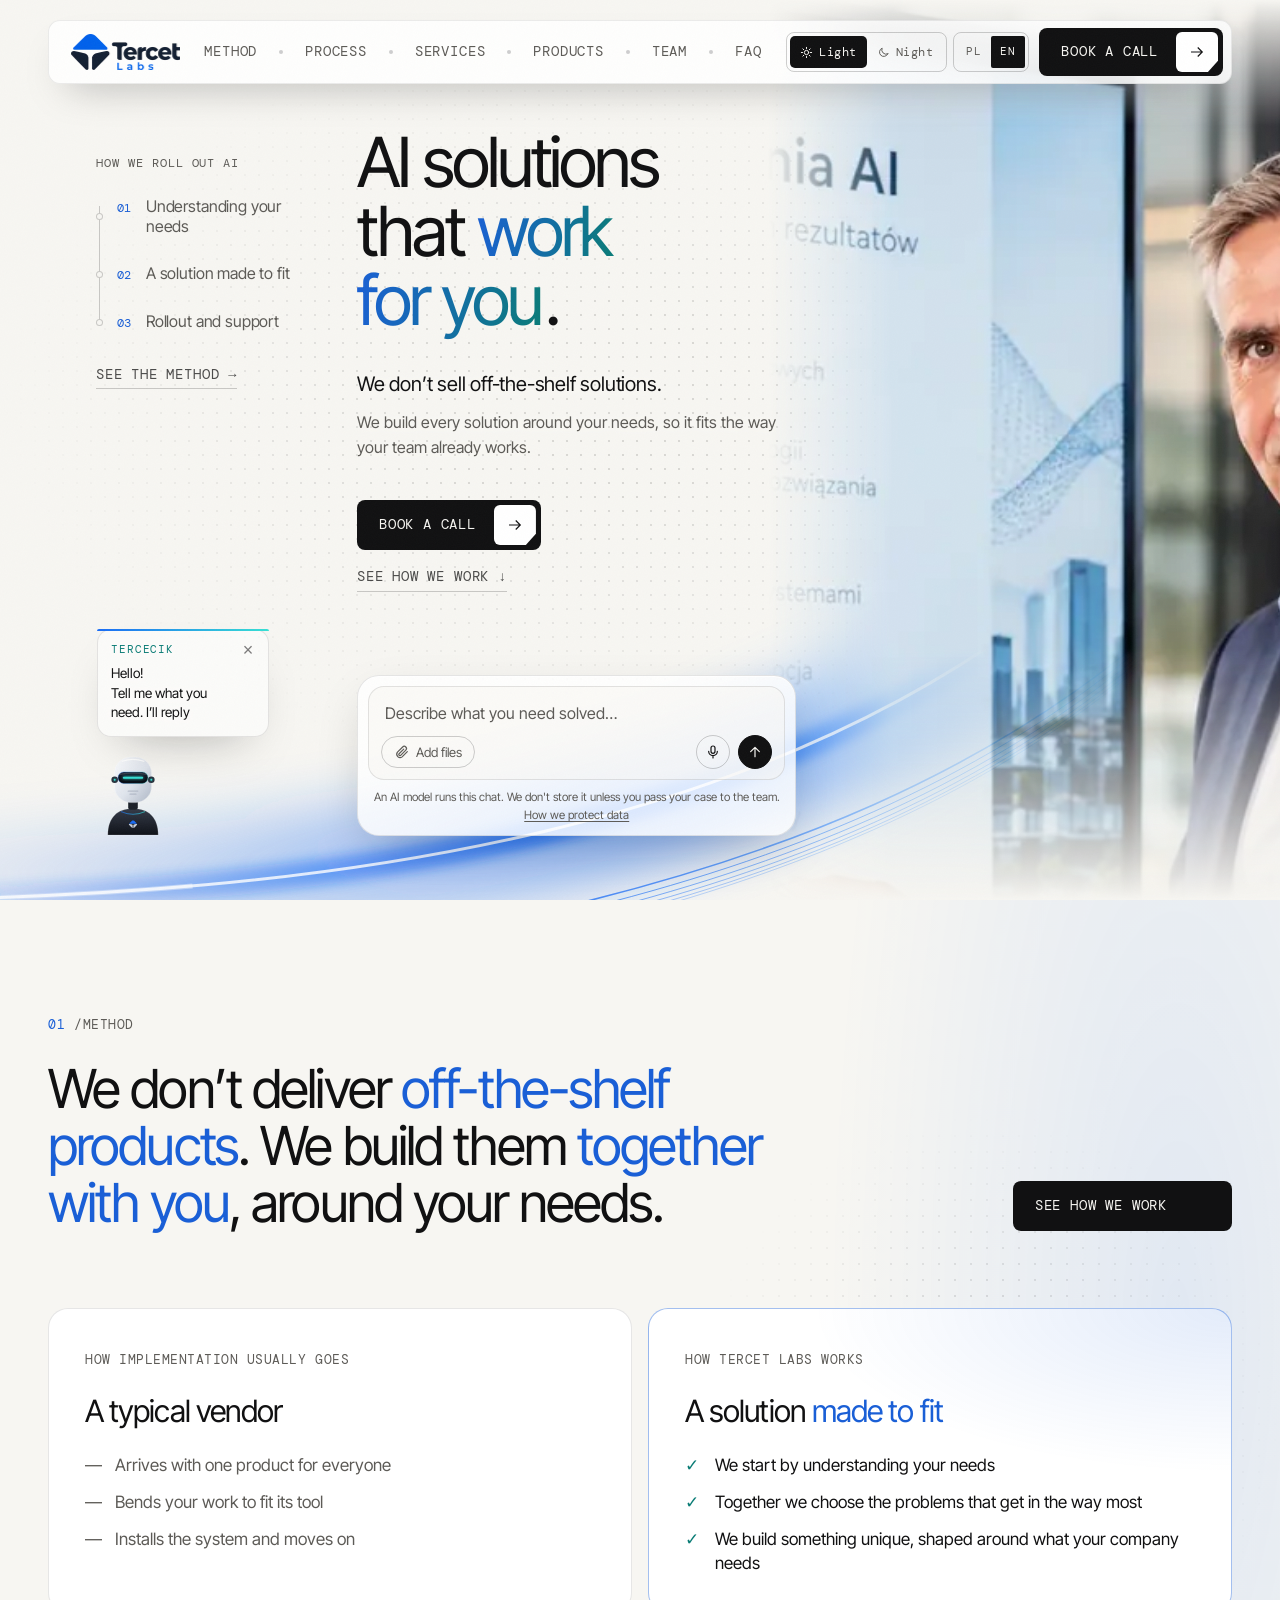
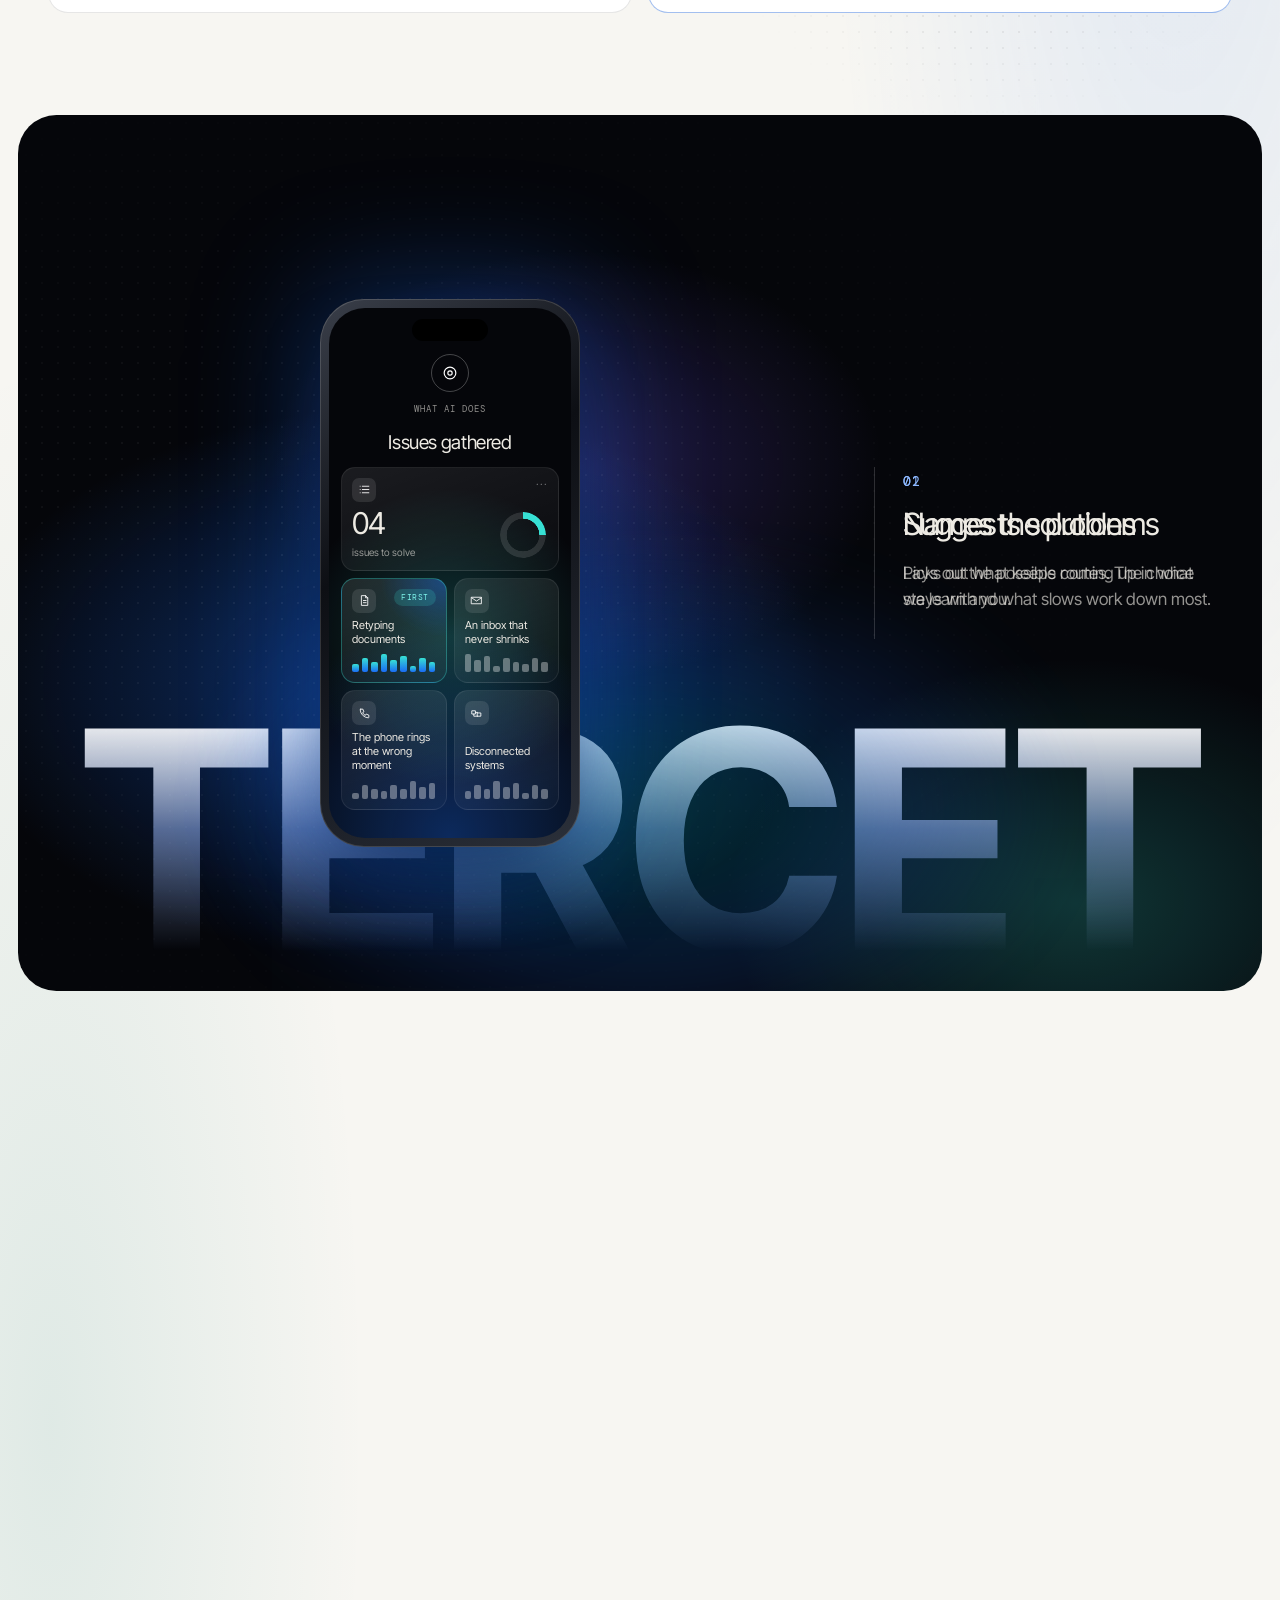
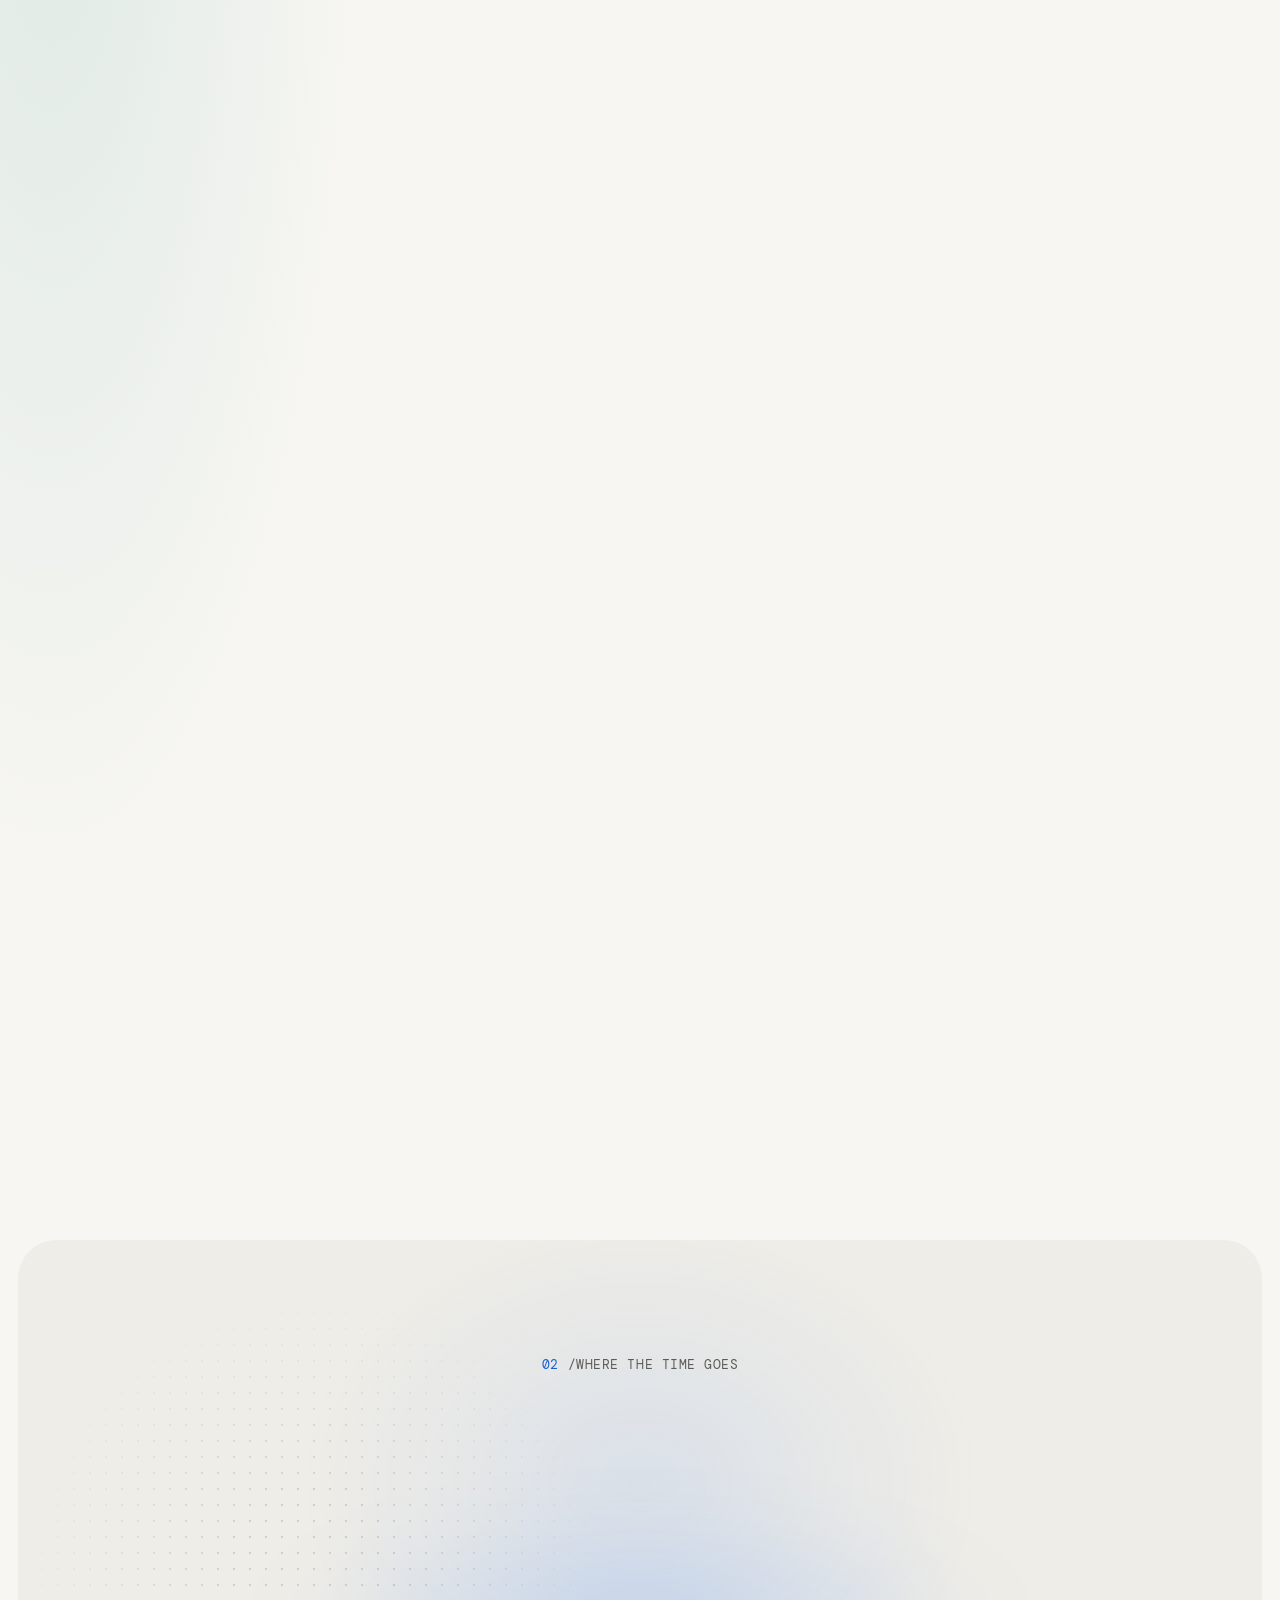
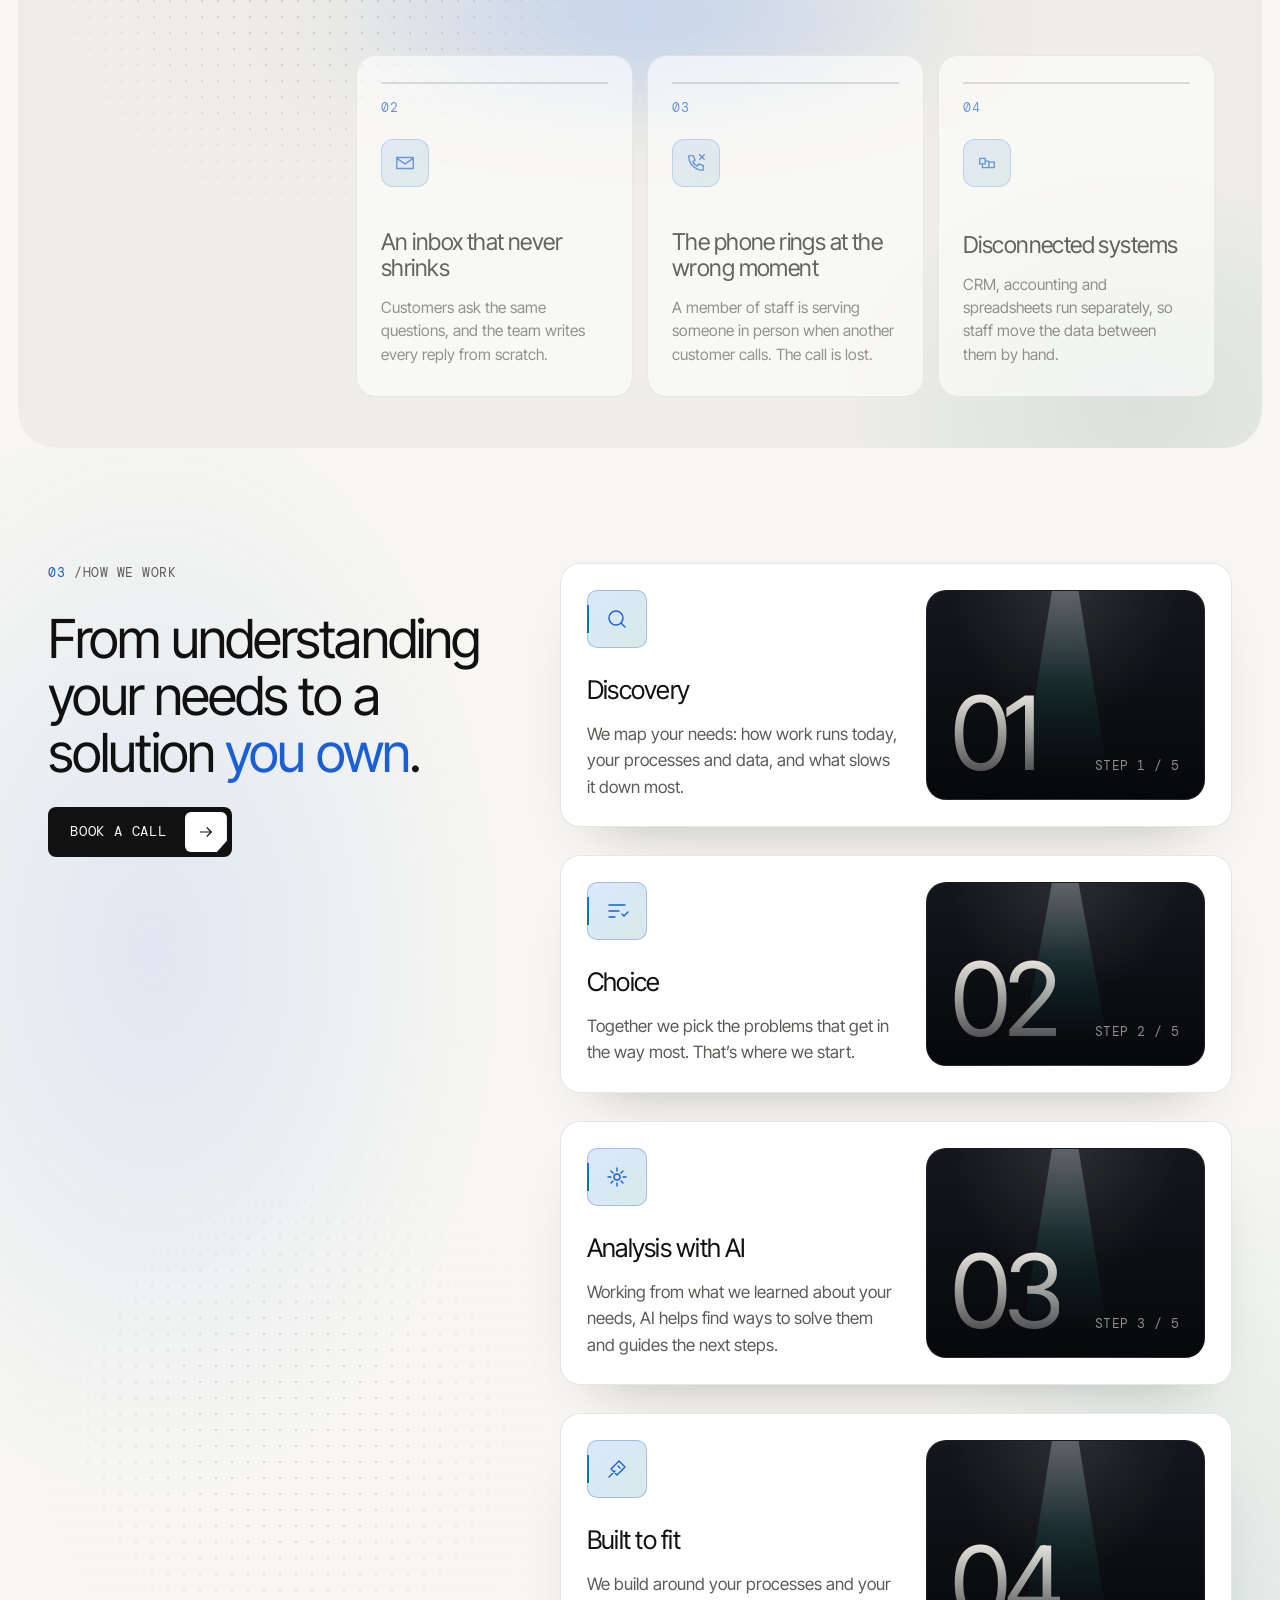
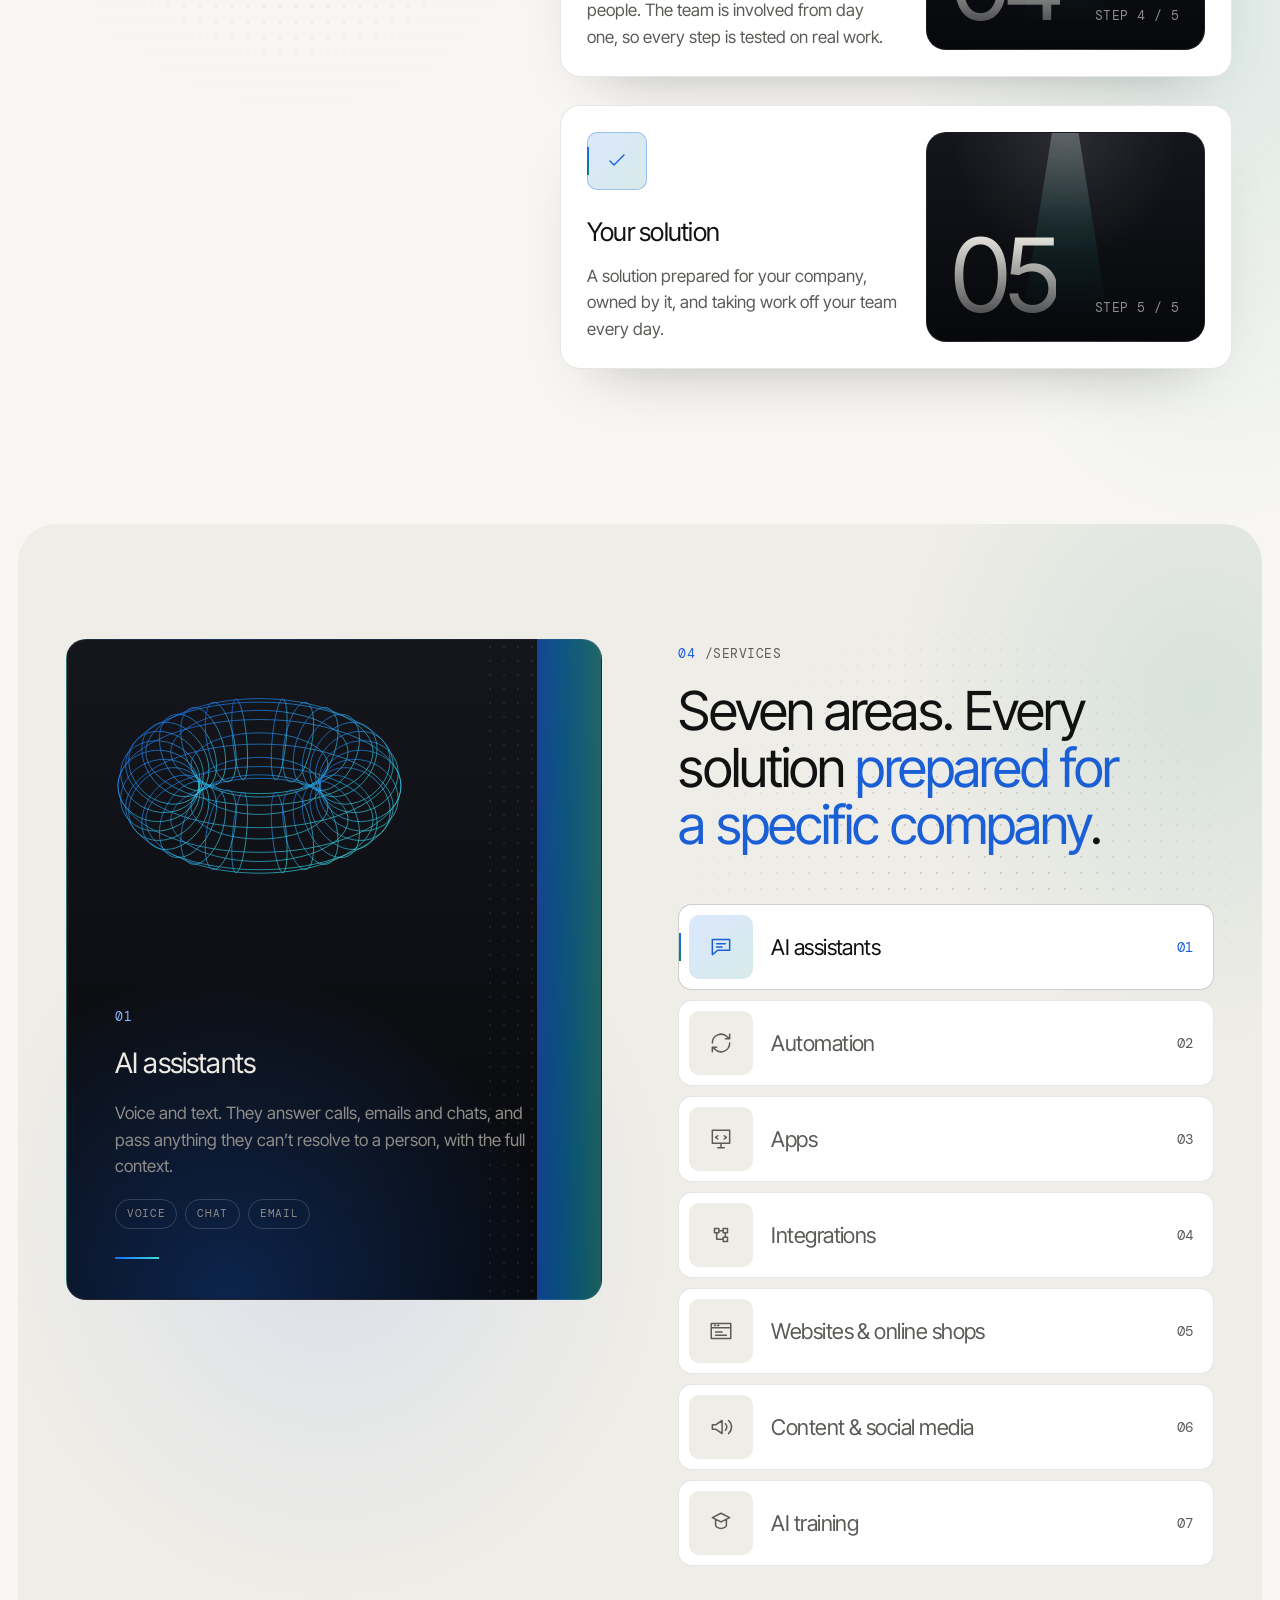
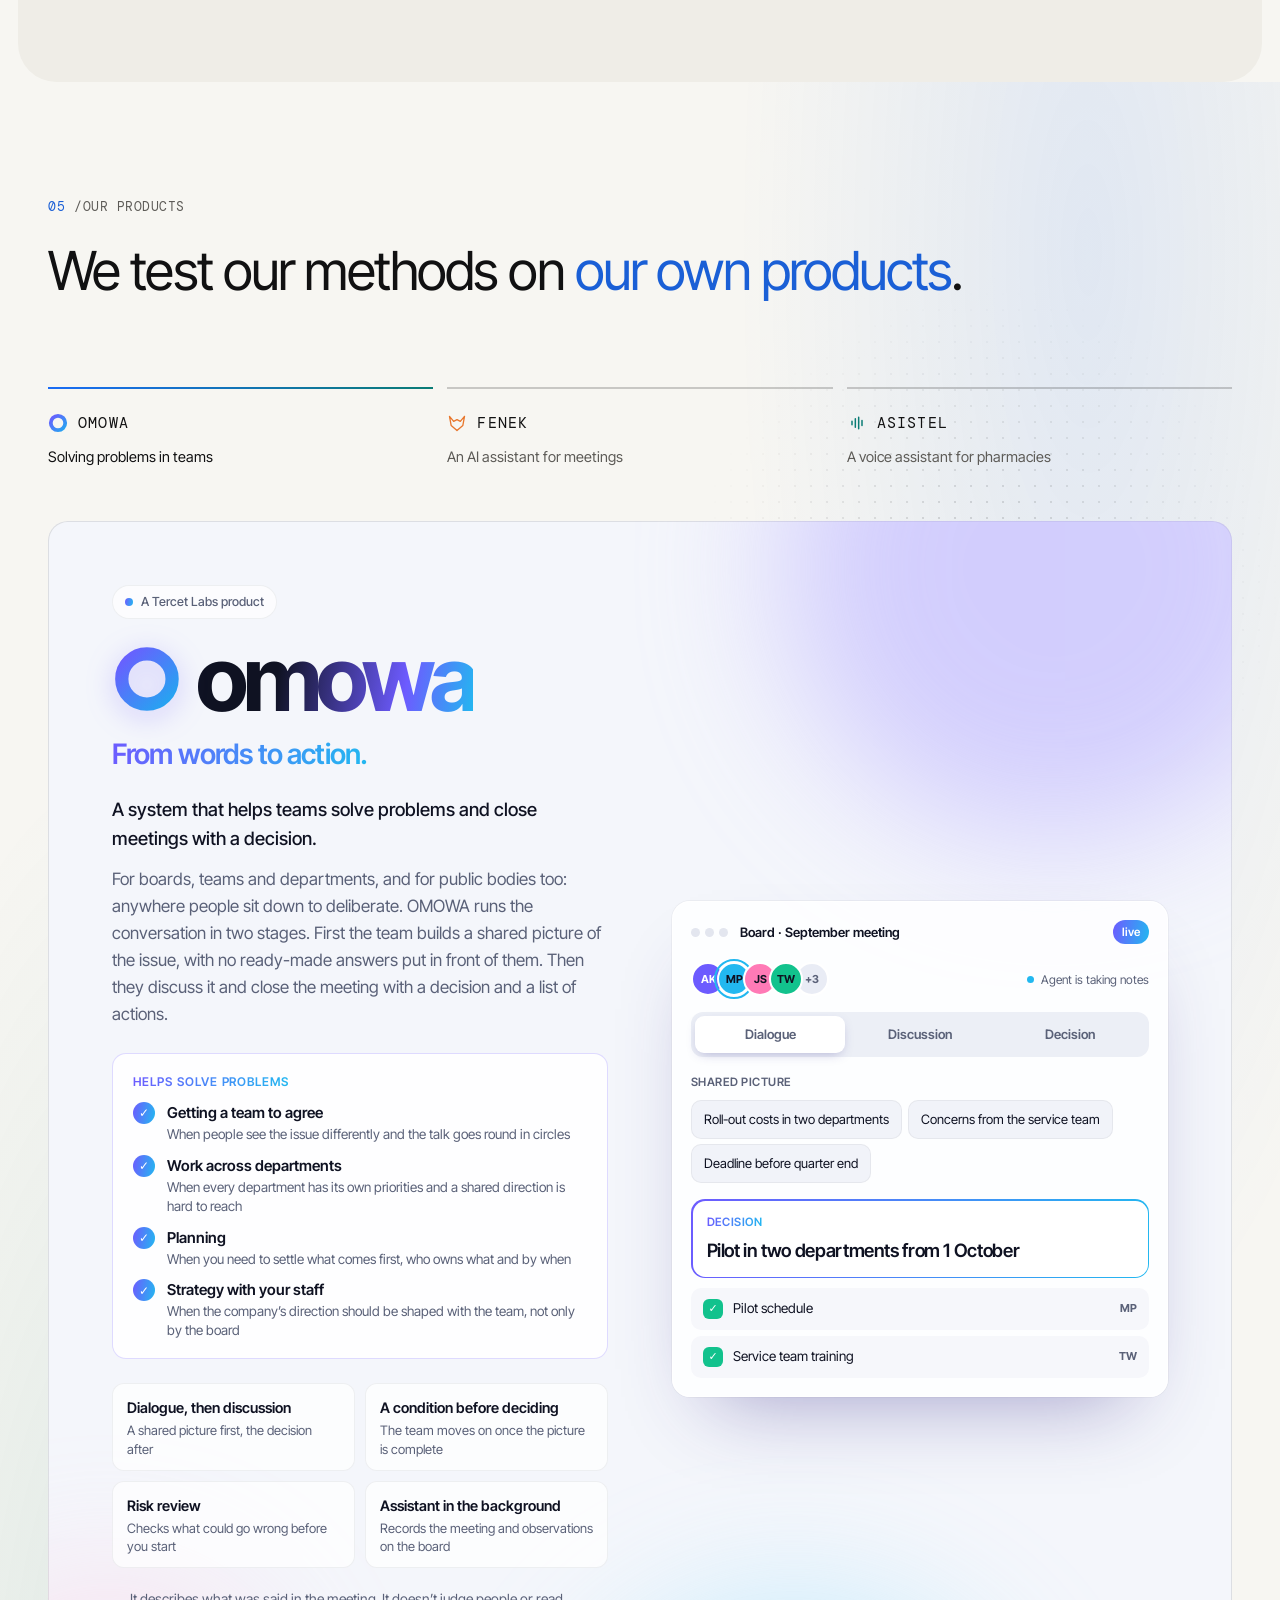
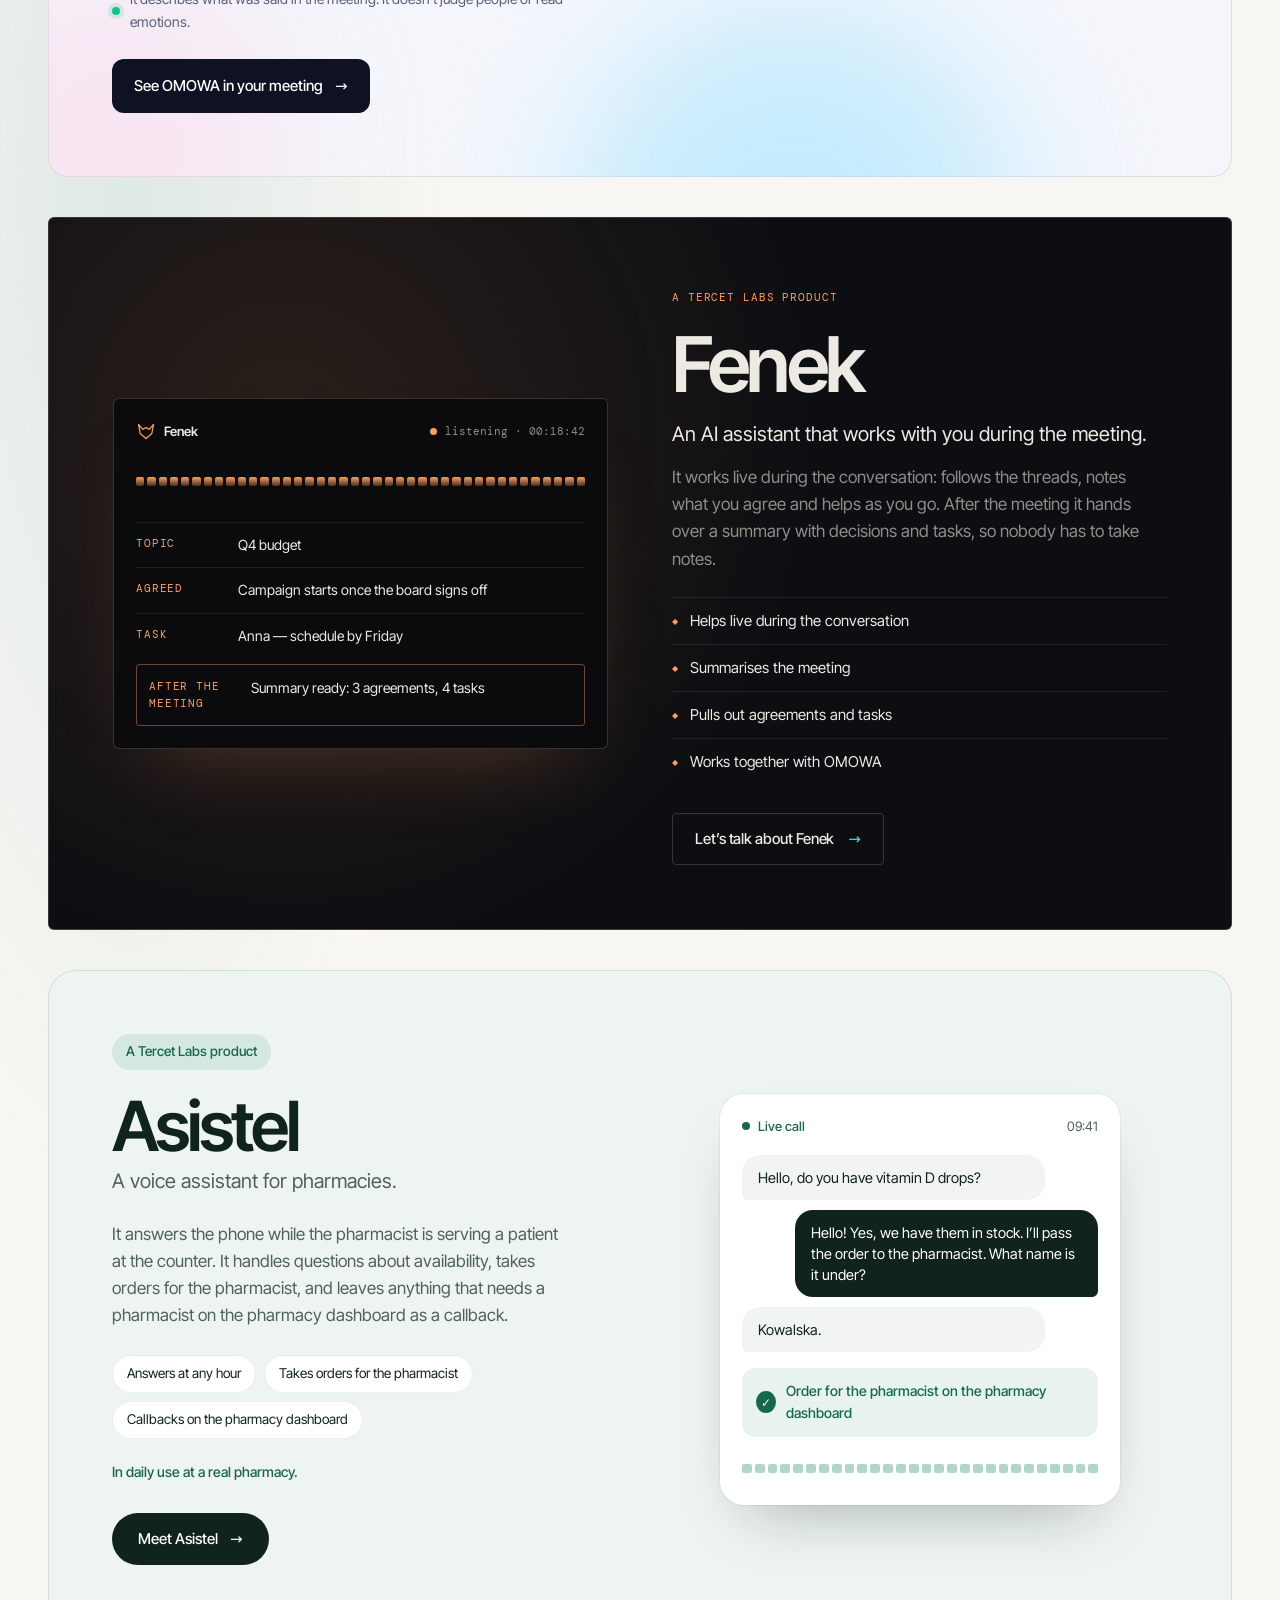
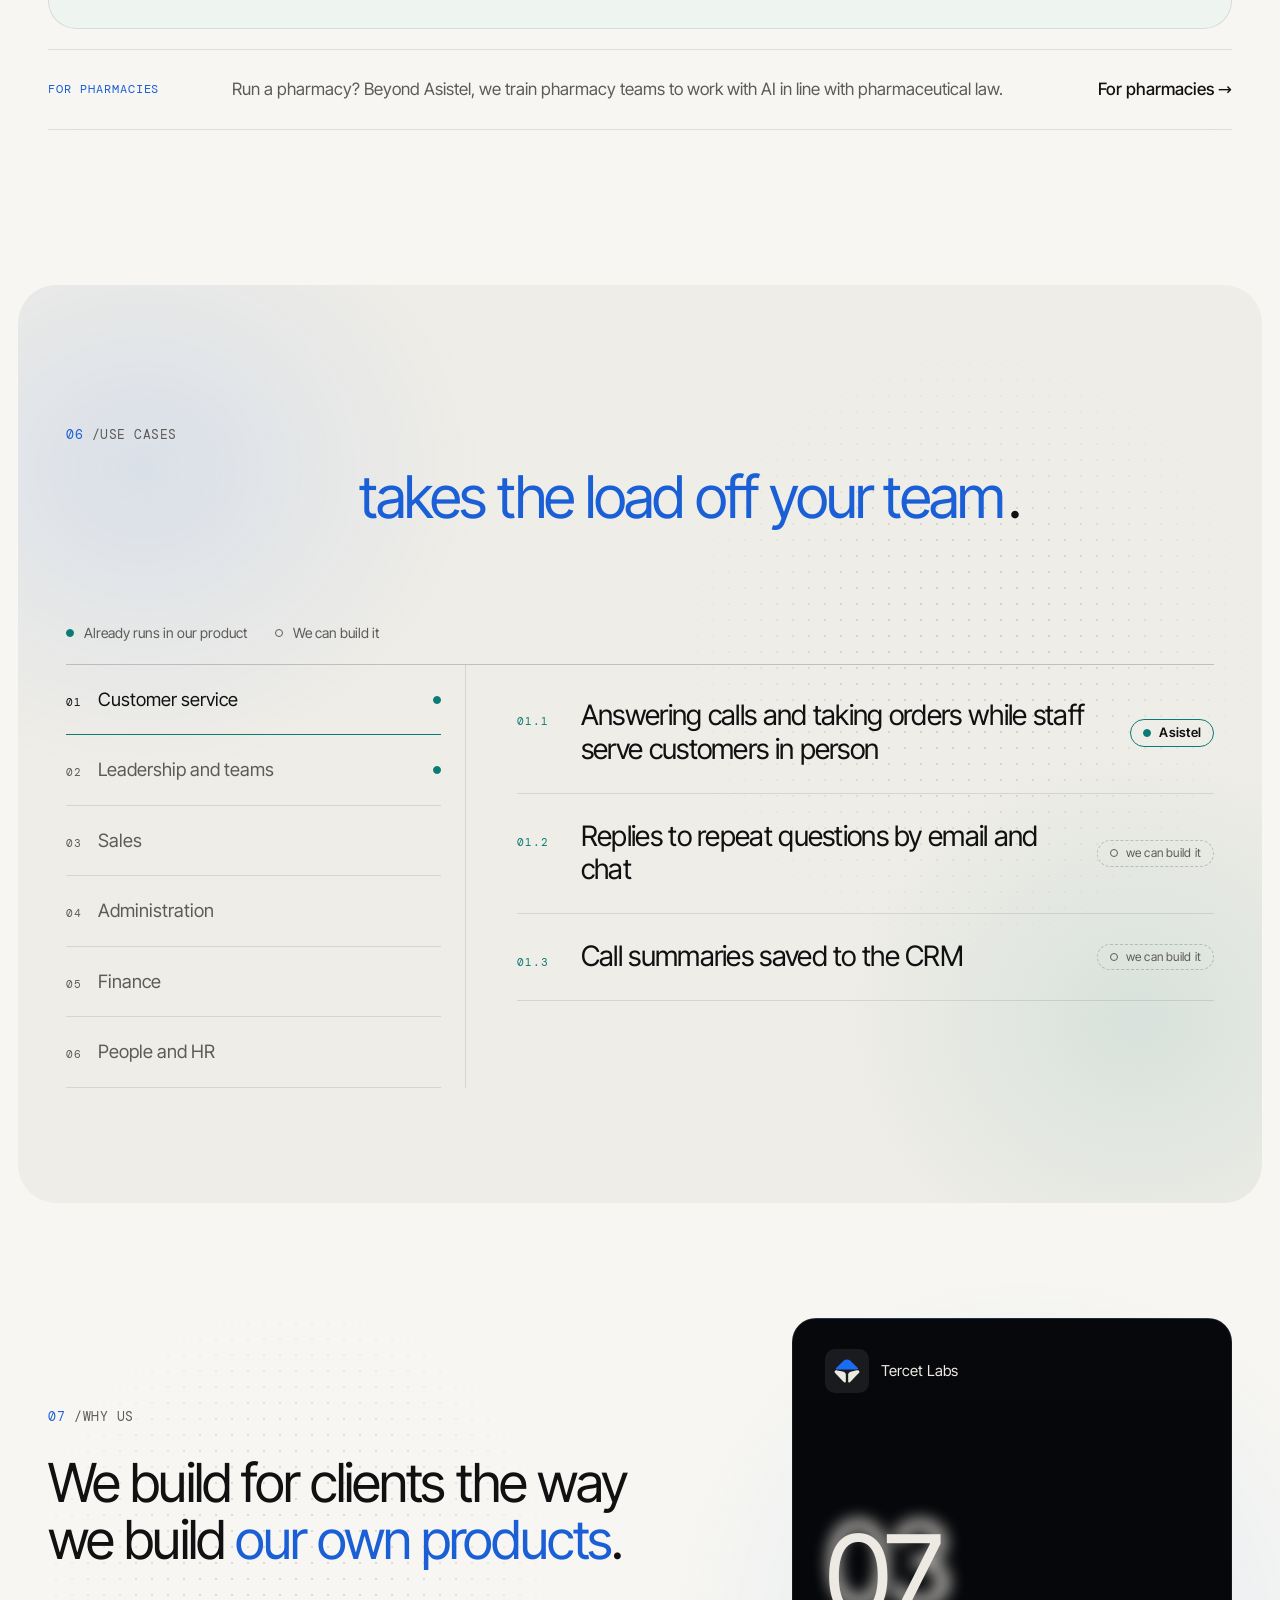
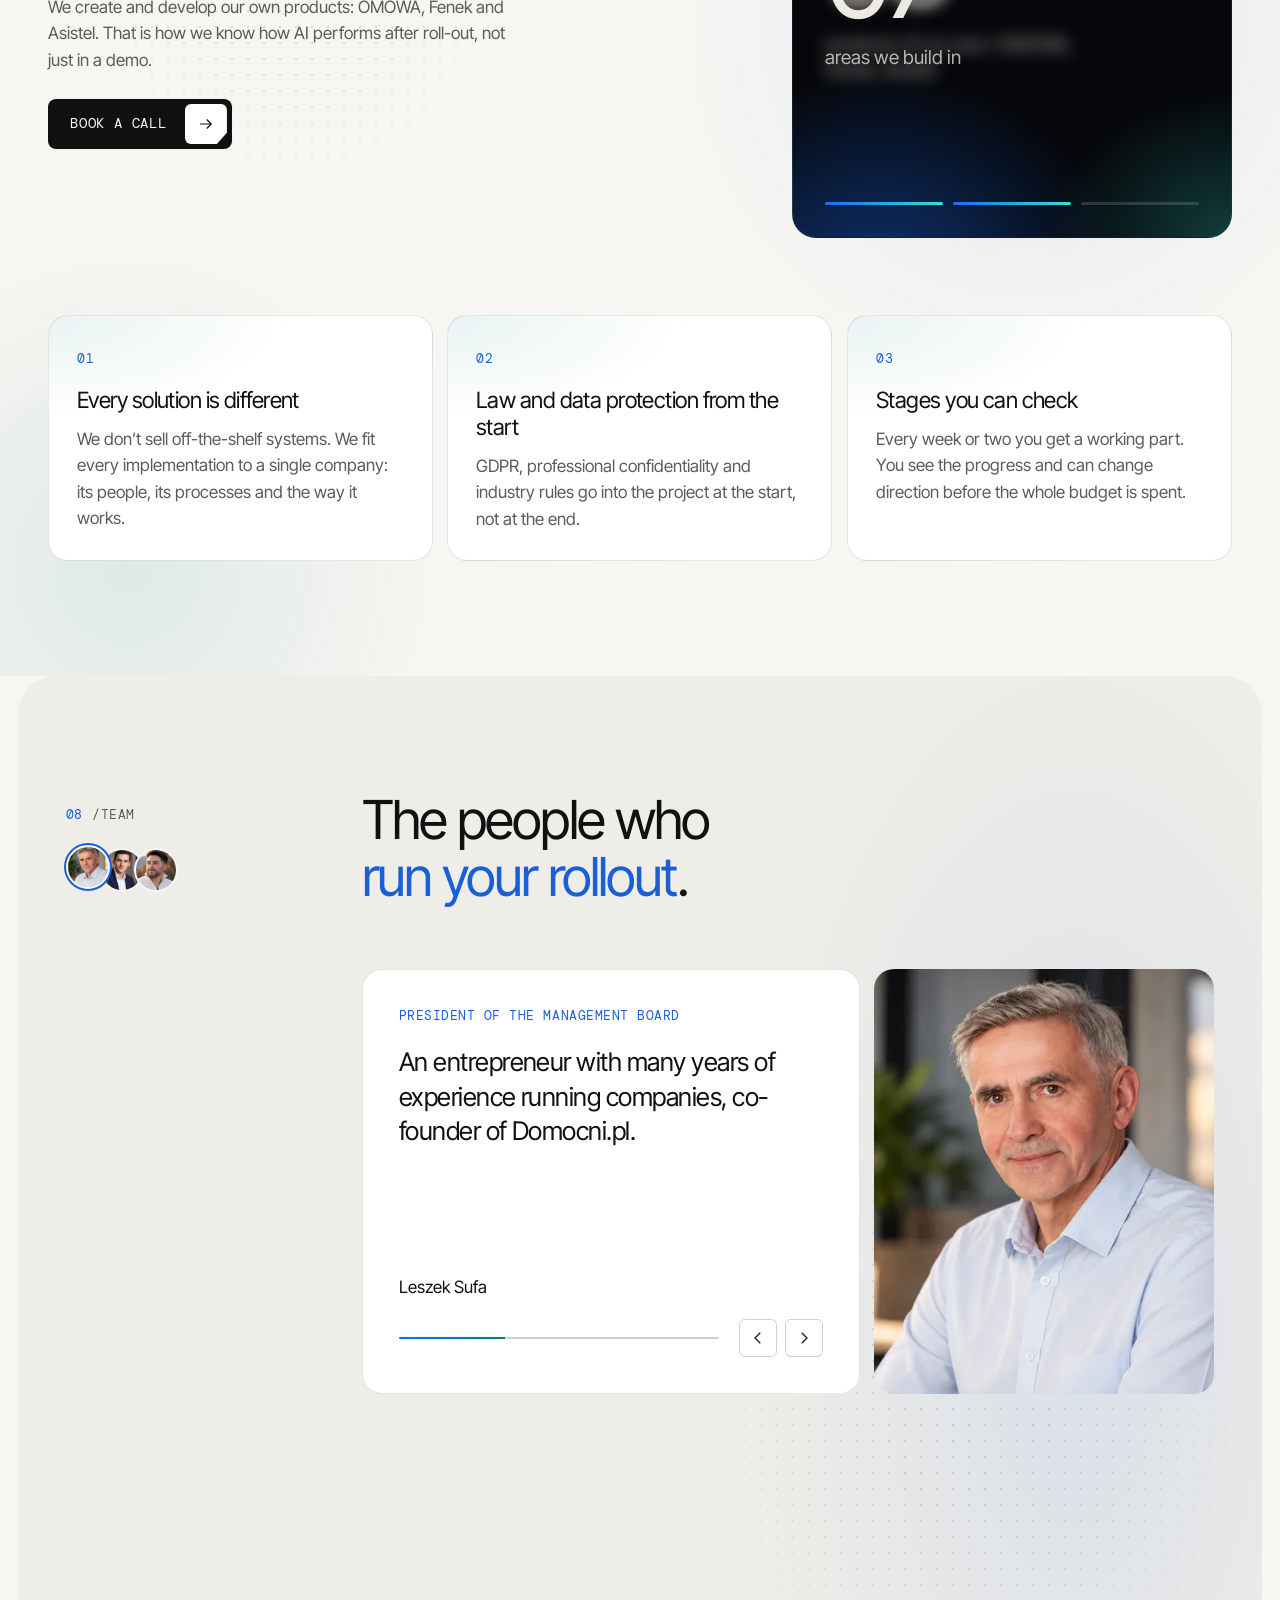
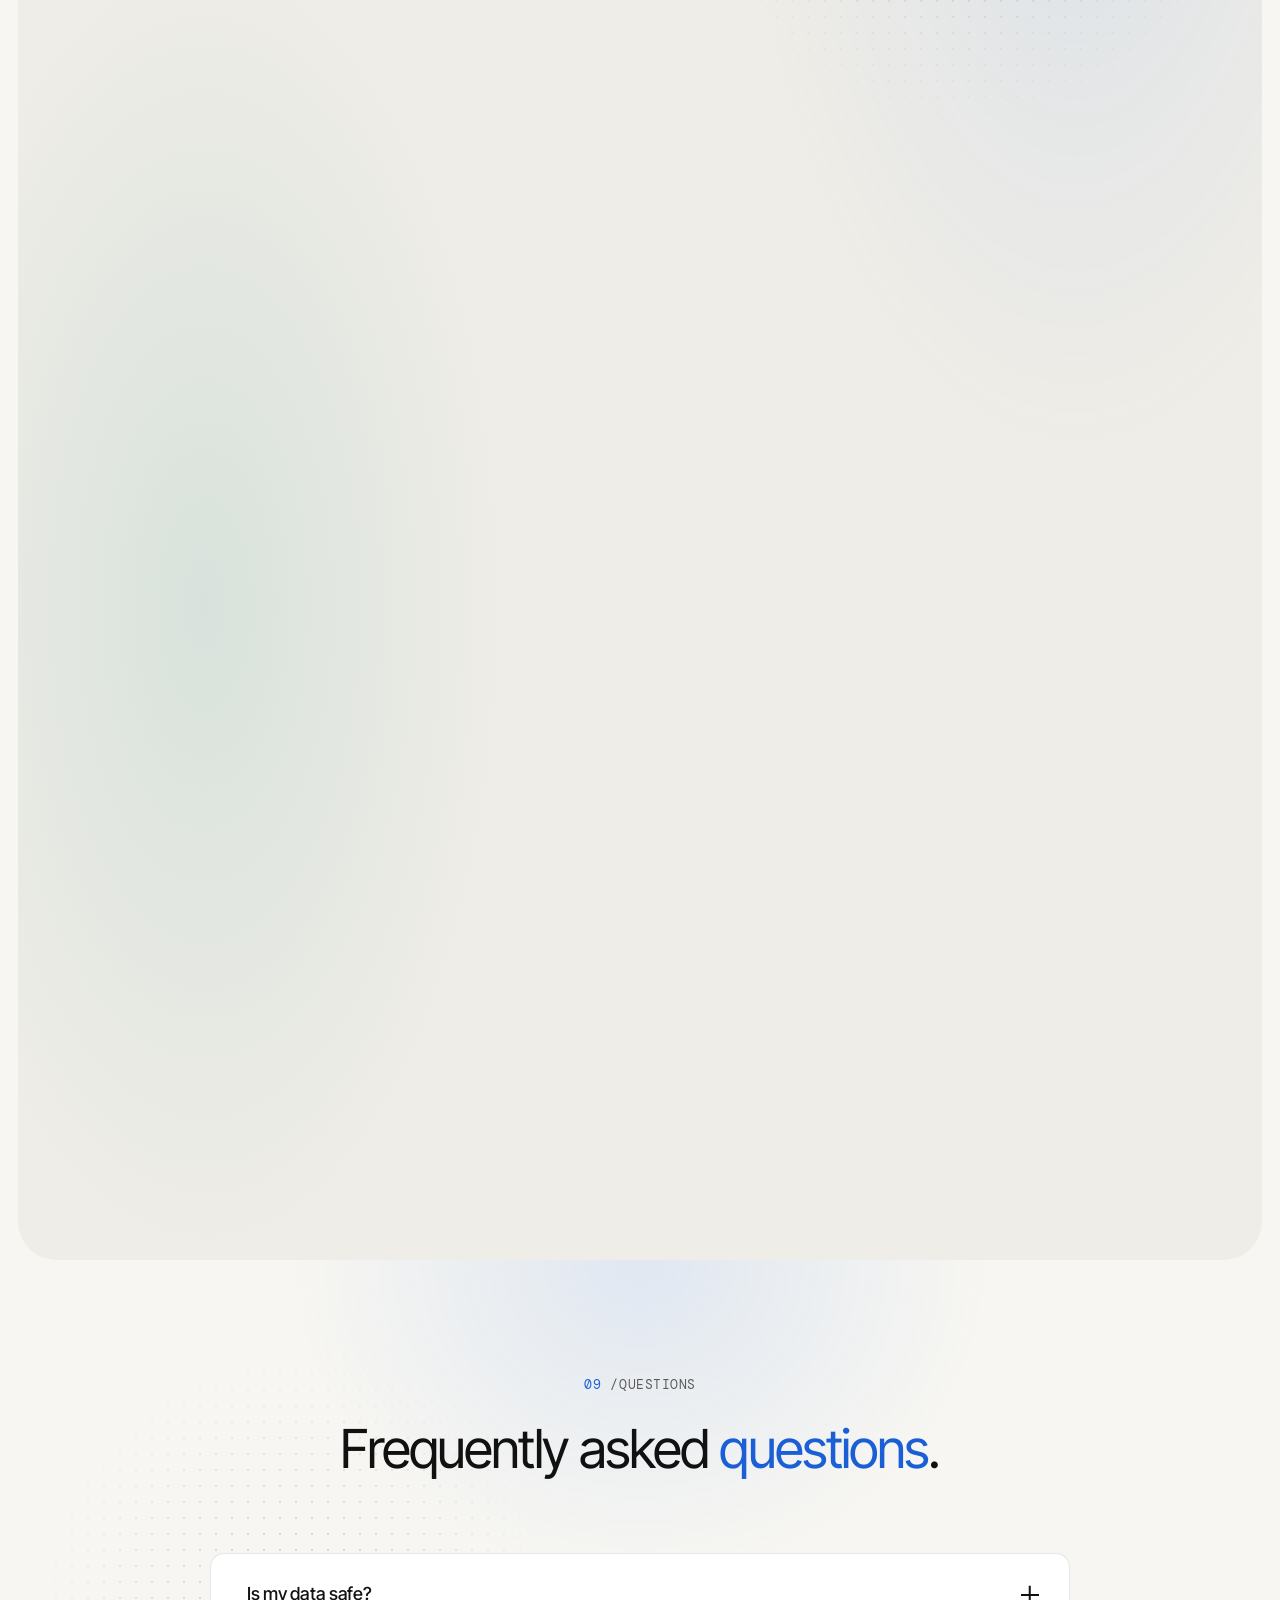
==== commit 8fc9b7f1: "Usługi: strony i sklepy internetowe, rezerwacje, agent AI na stronie Co-Authored-By: Claude Opus 5.5" ====
--- a/en/index.html
+++ b/en/index.html
@@ -17,6 +17,6 @@
         document.head.appendChild(l);
       })();
     })();</script><meta name="viewport" content="width=device-width, initial-scale=1"><title>Tercet Labs — bringing AI into companies, together with their teams</title><meta name="description" content="We start by understanding your needs, choose together the problems that hold work back most, and use AI to build a solution fitted to your company. The solution is yours to keep."><meta name="theme-color" content="#f7f6f2" data-theme-color><link rel="canonical" href="https://tercetlabs.pl/en/"><link rel="alternate" hreflang="pl" href="https://tercetlabs.pl/"><link rel="alternate" hreflang="en" href="https://tercetlabs.pl/en/"><link rel="alternate" hreflang="x-default" href="https://tercetlabs.pl/"><link rel="icon" type="image/png" sizes="64x64" href="/favicon.png"><link rel="apple-touch-icon" href="/apple-touch-icon.png"><meta property="og:title" content="Tercet Labs — bringing AI into companies, together with their teams"><meta property="og:description" content="We start by understanding your needs, choose together the problems that hold work back most, and use AI to build a solution fitted to your company. The solution is yours to keep."><meta property="og:locale" content="en_GB"><meta property="og:locale:alternate" content="pl_PL"><meta property="og:type" content="website"><meta property="og:image" content="https://tercetlabs.pl/brand/og.png"><meta property="og:image:width" content="1200"><meta property="og:image:height" content="630"><script type="application/ld+json">{"@context":"https://schema.org","@type":"Organization","name":"Tercet Labs sp. z o.o.","legalName":"Tercet Labs spółka z ograniczoną odpowiedzialnością","url":"https://tercetlabs.pl","email":"kontakt@tercetlabs.pl","taxID":"5362006891","address":{"@type":"PostalAddress","streetAddress":"ul. Gen. Lucjana Żeligowskiego 27/18","postalCode":"05-123","addressLocality":"Chotomów","addressCountry":"PL"}}</script><style>@font-face{font-family:Inter Tight Variable;font-style:normal;font-weight:100 900;font-display:swap;src:url(/_astro/inter-tight.CTD_b1qW.woff2)format("woff2-variations");unicode-range:U+??,U+131,U+152-153,U+2BB-2BC,U+2C6,U+2DA,U+2DC,U+304,U+308,U+329,U+2000-206F,U+20AC,U+2122,U+2191,U+2193,U+2212,U+2215,U+FEFF,U+FFFD}@font-face{font-family:Inter Tight Variable;font-style:normal;font-weight:100 900;font-display:swap;src:url(/_astro/inter-tight-ext.DiM_GvHw.woff2)format("woff2-variations");unicode-range:U+100-2BA,U+2BD-2C5,U+2C7-2CC,U+2CE-2D7,U+2DD-2FF,U+304,U+308,U+329,U+1D00-1DBF,U+1E00-1E9F,U+1EF2-1EFF,U+2020,U+20A0-20AB,U+20AD-20C0,U+2113,U+2C60-2C7F,U+A720-A7FF}@font-face{font-family:Instrument Serif;font-style:normal;font-weight:400;font-display:swap;src:url(/_astro/instrument-serif.DdhWG2SM.woff2)format("woff2");unicode-range:U+??,U+131,U+152-153,U+2BB-2BC,U+2C6,U+2DA,U+2DC,U+304,U+308,U+329,U+2000-206F,U+20AC,U+2122,U+2191,U+2193,U+2212,U+2215,U+FEFF,U+FFFD}@font-face{font-family:Instrument Serif;font-style:normal;font-weight:400;font-display:swap;src:url(/_astro/instrument-serif-ext.C7FU8bi1.woff2)format("woff2");unicode-range:U+100-2BA,U+2BD-2C5,U+2C7-2CC,U+2CE-2D7,U+2DD-2FF,U+304,U+308,U+329,U+1D00-1DBF,U+1E00-1E9F,U+1EF2-1EFF,U+2020,U+20A0-20AB,U+20AD-20C0,U+2113,U+2C60-2C7F,U+A720-A7FF}@font-face{font-family:Instrument Serif;font-style:italic;font-weight:400;font-display:swap;src:url(/_astro/instrument-serif-i.BsBw74gu.woff2)format("woff2");unicode-range:U+??,U+131,U+152-153,U+2BB-2BC,U+2C6,U+2DA,U+2DC,U+304,U+308,U+329,U+2000-206F,U+20AC,U+2122,U+2191,U+2193,U+2212,U+2215,U+FEFF,U+FFFD}@font-face{font-family:Instrument Serif;font-style:italic;font-weight:400;font-display:swap;src:url(/_astro/instrument-serif-i-ext.USwdnAgp.woff2)format("woff2");unicode-range:U+100-2BA,U+2BD-2C5,U+2C7-2CC,U+2CE-2D7,U+2DD-2FF,U+304,U+308,U+329,U+1D00-1DBF,U+1E00-1E9F,U+1EF2-1EFF,U+2020,U+20A0-20AB,U+20AD-20C0,U+2113,U+2C60-2C7F,U+A720-A7FF}@font-face{font-family:DM Mono;font-style:normal;font-weight:400;font-display:swap;src:url(/_astro/dm-mono-400.B4PNi-Jp.woff2)format("woff2");unicode-range:U+??,U+131,U+152-153,U+2BB-2BC,U+2C6,U+2DA,U+2DC,U+304,U+308,U+329,U+2000-206F,U+20AC,U+2122,U+2191,U+2193,U+2212,U+2215,U+FEFF,U+FFFD}@font-face{font-family:DM Mono;font-style:normal;font-weight:400;font-display:swap;src:url(/_astro/dm-mono-400-ext.CEPR5thp.woff2)format("woff2");unicode-range:U+100-2BA,U+2BD-2C5,U+2C7-2CC,U+2CE-2D7,U+2DD-2FF,U+304,U+308,U+329,U+1D00-1DBF,U+1E00-1E9F,U+1EF2-1EFF,U+2020,U+20A0-20AB,U+20AD-20C0,U+2113,U+2C60-2C7F,U+A720-A7FF}@font-face{font-family:DM Mono;font-style:normal;font-weight:500;font-display:swap;src:url(/_astro/dm-mono-500.DOEb2sS3.woff2)format("woff2");unicode-range:U+??,U+131,U+152-153,U+2BB-2BC,U+2C6,U+2DA,U+2DC,U+304,U+308,U+329,U+2000-206F,U+20AC,U+2122,U+2191,U+2193,U+2212,U+2215,U+FEFF,U+FFFD}@font-face{font-family:DM Mono;font-style:normal;font-weight:500;font-display:swap;src:url(/_astro/dm-mono-500-ext.BDk6y0Kt.woff2)format("woff2");unicode-range:U+100-2BA,U+2BD-2C5,U+2C7-2CC,U+2CE-2D7,U+2DD-2FF,U+304,U+308,U+329,U+1D00-1DBF,U+1E00-1E9F,U+1EF2-1EFF,U+2020,U+20A0-20AB,U+20AD-20C0,U+2113,U+2C60-2C7F,U+A720-A7FF}:root{color-scheme:light;--bg:#f7f6f2;--bg-2:#efede7;--surface:#fff;--text-rgb:17, 17, 18;--line:#1111121a;--line-strong:#11111233;--text:#111112;--muted:#5d5b57;--brand:#1a6cf5;--accent:#1a5fd6;--accent-dim:#1a5fd61f;--glow:#0a7c75;--glow-dim:#0a7c751f;--shine:#37e0d4;--sygnet-skrzydlo:#24335e;--nav-bg:#f7f6f2fb;--chip-bg:#ffffffb8;--card-bg:#fff;--btn-solid-hover-bg:var(--brand);--btn-solid-hover-fg:#fff;--btn-solid-hover-arr:#fff;--grain-opacity:.025;--island-ring:#1111121a;--aura-opacity:.45;--paper:#0f0f11;--ink:#edeae3;--ink-muted:#8f8d88;--ink-line:#edeae31f;--sans:"Inter Tight Variable", "Inter Tight", system-ui, -apple-system, "Segoe UI", sans-serif;--serif:"Instrument Serif", "Times New Roman", Georgia, serif;--mono:"JetBrains Mono", ui-monospace, "SFMono-Regular", Consolas, monospace;--gutter:clamp(20px, 4vw, 48px);--max:1280px;--radius:4px;--ease:cubic-bezier(.2, .7, .1, 1)}:root[data-theme=dark],:root:not([data-theme=dark]) .inverse,.tone-dark{color-scheme:dark;--bg:#0a0a0b;--bg-2:#0f0f11;--surface:#141416;--text-rgb:237, 234, 227;--line:#edeae317;--line-strong:#edeae32e;--text:#edeae3;--muted:#8f8d88;--brand:#1a6cf5;--accent:#8db8ff;--accent-dim:#8db8ff29;--glow:#37e0d4;--glow-dim:#37e0d429;--shine:#fff;--sygnet-skrzydlo:#e9edf5;--nav-bg:#0a0a0bf7;--chip-bg:#0a0a0b99;--card-bg:#111114;--btn-solid-hover-bg:#fff;--btn-solid-hover-fg:#0a0a0b;--btn-solid-hover-arr:var(--brand);--grain-opacity:.035;--island-ring:transparent;--aura-opacity:1}:root[data-theme=dark]{--paper:#f2f0ea;--ink:#111112;--ink-muted:#5d5b57;--ink-line:#1111121f}.tone-dark{color:var(--text)}*,:before,:after{box-sizing:border-box}.theme-switching body,.theme-switching body *,.theme-switching body :before,.theme-switching body :after{transition:background-color .4s var(--ease), color .4s var(--ease), border-color .4s var(--ease), fill .4s var(--ease), stroke .4s var(--ease)!important}html{scroll-behavior:smooth;-webkit-text-size-adjust:100%}body{background:var(--bg);color:var(--text);font-family:var(--sans);font-feature-settings:"ss01", "cv11";-webkit-font-smoothing:antialiased;margin:0;font-size:17px;line-height:1.6;overflow-x:hidden}body:before{content:"";pointer-events:none;z-index:100;opacity:var(--grain-opacity);background-image:url("data:image/svg+xml,%3Csvg xmlns='http://www.w3.org/2000/svg' width='160' height='160'%3E%3Cfilter id='n'%3E%3CfeTurbulence type='fractalNoise' baseFrequency='.9' numOctaves='2' stitchTiles='stitch'/%3E%3C/filter%3E%3Crect width='100%25' height='100%25' filter='url(%23n)'/%3E%3C/svg%3E");position:fixed;inset:0}img,svg{max-width:100%;display:block}a{color:inherit;text-decoration:none}::selection{background:var(--glow);color:var(--bg)}.wrap{width:100%;max-width:var(--max);padding-inline:var(--gutter);margin-inline:auto}em{font-family:var(--serif);letter-spacing:-.01em;font-style:italic;font-weight:400}.mono{font-family:var(--mono);letter-spacing:.08em;text-transform:uppercase;font-size:12px}.btn{--h:52px;height:var(--h);border-radius:var(--radius);font-family:var(--sans);letter-spacing:-.005em;cursor:pointer;transition:background .35s var(--ease), color .35s var(--ease), border-color .35s var(--ease), translate .4s var(--ease);white-space:nowrap;translate:var(--bx,0px) var(--by,0px);border:1px solid #0000;align-items:center;gap:14px;padding-inline:22px;font-size:15px;font-weight:500;display:inline-flex}.btn .arr{color:var(--glow);transition:transform .35s var(--ease)}.btn:hover .arr{transform:translate(4px)}.btn--solid{background:var(--text);color:var(--bg)}.btn--solid .arr{color:var(--brand)}.btn--solid:hover{background:var(--btn-solid-hover-bg);color:var(--btn-solid-hover-fg)}.btn--solid:hover .arr{color:var(--btn-solid-hover-arr)}.btn--ghost{border-color:var(--line-strong);color:var(--text)}.btn--ghost:hover{border-color:var(--text)}.sec{border-top:1px solid var(--line);padding-block:clamp(96px,13vw,180px);position:relative}.sec-head{grid-template-columns:repeat(12,1fr);gap:24px;margin-bottom:clamp(56px,7vw,96px);display:grid}.sec-head .mono{color:var(--muted);grid-column:1/4;padding-top:.9em}.sec-head .mono:before{content:"";background:linear-gradient(135deg, var(--brand), var(--glow));clip-path:polygon(50% 0,100% 100%,0 100%);width:.62em;height:.55em;transition:transform 1.2s var(--ease) .3s;margin-right:.7em;display:inline-block;transform:rotate(-90deg)}.sec-head .mono.is-in:before{transform:rotate(180deg)}.sec:hover .sec-head .mono:before{transition-duration:2.4s;transform:rotate(540deg)}.sec-head h2{letter-spacing:-.035em;text-wrap:balance;grid-column:4/13;margin:0;font-size:clamp(2.1rem,4.6vw,4rem);font-weight:500;line-height:1.04}.sec-head h2 em{color:var(--accent);font-size:1.08em}.sec-head h2 em,.hero h1 em{background:linear-gradient(100deg, var(--accent) 0%, var(--accent) 38%, var(--shine) 46%, var(--glow) 54%, var(--accent) 62%, var(--accent) 100%);color:#0000;background-position:100% 0;background-size:260% 100%;-webkit-background-clip:text;background-clip:text;padding-right:.08em}.is-in .line-mask>span em,.line-mask.is-in>span em{animation:blysk 2.2s var(--ease) .6s both}.sec-head h2:hover em{animation:blysk-hover 1.6s var(--ease) both}@keyframes blysk{0%{background-position:100% 0}to{background-position:0 0}}@keyframes blysk-hover{0%{background-position:100% 0}to{background-position:0 0}}[data-spot]{isolation:isolate;position:relative}[data-spot]:after{content:"";z-index:-1;pointer-events:none;background:radial-gradient(320px circle at var(--mx,50%) var(--my,50%), var(--glow-dim), transparent 70%);opacity:0;transition:opacity .45s var(--ease);position:absolute;inset:0}[data-spot]:hover:after{opacity:1}.inverse [data-spot]:after{background:radial-gradient(320px circle at var(--mx,50%) var(--my,50%), #1a6cf51a, transparent 70%)}@media (width<=860px){.sec-head{grid-template-columns:1fr;gap:18px}.sec-head .mono,.sec-head h2{grid-column:auto;padding-top:0}}[data-reveal]{opacity:0;transition:opacity 1.1s var(--ease), transform 1.4s var(--ease), filter 1.1s var(--ease);transition-delay:var(--d,0s);will-change:transform, opacity;transform:translateY(64px)}[data-reveal=left]{transform:translate(-96px)}[data-reveal=right]{transform:translate(96px)}[data-reveal=zoom]{filter:blur(10px);transform:scale(.82)}.hero,.sec,.inverse,.foot{overflow-x:clip}[data-parallax]{will-change:transform}[data-reveal].is-in{opacity:1;filter:none;transform:none}.line-mask{padding-bottom:.08em;display:block;overflow:hidden}.line-mask>span{transition:transform 1.1s var(--ease);transition-delay:var(--d,0s);display:block;transform:translateY(105%)}.is-in .line-mask>span,.line-mask.is-in>span{transform:none}@media (prefers-reduced-motion:reduce){html{scroll-behavior:auto}[data-reveal],.line-mask>span{opacity:1!important;transition:none!important;transform:none!important}*,:before,:after{animation-duration:.001ms!important;animation-iteration-count:1!important}}.sr-only{clip:rect(0 0 0 0);white-space:nowrap;width:1px;height:1px;position:absolute;overflow:hidden}:focus-visible{outline:1px solid var(--accent);outline-offset:3px}:root{--r-karta:20px;--r-btn:8px;--cien:0 18px 52px -14px #11111238;--szklo:#ffffffd6;--szklo-line:#1111121a;--szklo-blysk:inset 0 1px 0 #ffffffe6;--display:var(--sans);--z-btn-bg:#111112;--z-btn-fg:#f7f6f2;--z-btn-kafel:#fff;--z-btn-kafel-fg:#111112;--z-wstega-1:#1a6cf5;--z-wstega-2:#37e0d4;--z-kropki:#11111217;--z-panel-gora:#14161c;--z-panel-dol:#07080b;--z-panel-glebia:#050609;--z-kapsula:#ffffffd6;--z-kapsula-pelna:#fffffff5;--z-kapsula-linia:#11111214;--z-na-ciemnym:#edeae3}:root[data-theme=dark],.tone-dark{--bg:#050507;--bg-2:#0b0c10;--surface:#0d0e12;--card-bg:#0d0e12;--cien:0 18px 52px -14px #0009;--szklo:#101218d1;--szklo-line:#ffffff1f;--szklo-blysk:inset 0 1px 0 #ffffff24;--z-btn-bg:#17181d;--z-btn-fg:#edeae3;--z-btn-kafel:#fff;--z-btn-kafel-fg:#0a0a0b;--z-kropki:#ffffff17;--nav-bg:#050507e6;--z-kapsula:#0e0f13d1;--z-kapsula-pelna:#0a0b0ef2;--z-kapsula-linia:#ffffff14}.tone-dark{background:var(--bg)}:root{--mono:"DM Mono", ui-monospace, "SFMono-Regular", Consolas, monospace}em{font-family:inherit;font-style:normal;font-weight:inherit;letter-spacing:inherit}.sec-head h2 em,.hero h1 em{font-size:1em}[hidden]{display:none!important}.z-label{font-family:var(--mono);letter-spacing:.04em;text-transform:uppercase;color:var(--muted);gap:.7em;margin:0;font-size:13px;display:inline-flex}.z-label b{color:var(--accent);font-weight:400}.z-h{letter-spacing:-.035em;text-wrap:balance;margin:0;font-size:clamp(2.2rem,4.2vw,3.4rem);font-weight:400;line-height:1.06}.z-h em{color:var(--accent)}.z-lead{color:var(--muted);max-width:46ch;margin:0;font-size:17px;line-height:1.55}.z-btn{--bx:0px;--by:0px;border-radius:var(--r-btn);background:var(--z-btn-bg);height:50px;color:var(--z-btn-fg);font-family:var(--mono);letter-spacing:.06em;text-transform:uppercase;white-space:nowrap;cursor:pointer;translate:var(--bx) var(--by);transition:translate .4s var(--ease), background .35s var(--ease);border:0;align-items:center;gap:18px;padding:0 5px 0 22px;font-size:13.5px;display:inline-flex}.z-btn .kafel{background:var(--z-btn-kafel);width:42px;height:40px;color:var(--z-btn-kafel-fg);clip-path:polygon(0 0,100% 0,100% 72%,76% 100%,0 100%);transition:background .35s var(--ease), color .35s var(--ease);border-radius:6px;place-items:center;display:grid}.z-btn .kafel svg{fill:none;stroke:currentColor;stroke-width:1.6px;width:18px;height:18px;transition:transform .35s var(--ease)}.z-btn:hover .kafel{background:linear-gradient(135deg, var(--brand), var(--glow));color:#fff}.z-btn:hover .kafel svg{transform:translate(3px)}.z-btn--jasny{--z-btn-bg:#fff;--z-btn-fg:#0a0a0b;--z-btn-kafel:#0a0a0b;--z-btn-kafel-fg:#fff}.z-karta{border-radius:var(--r-karta);background:var(--card-bg);border:1px solid var(--line);position:relative;overflow:hidden}.z-kropki{background-image:radial-gradient(var(--z-kropki) 1.1px, transparent 1.3px);background-size:14px 14px}.z-sec{padding-block:clamp(80px,9vw,132px);position:relative;overflow-x:clip}.z-head{grid-template-columns:minmax(0,1fr) auto;align-items:end;gap:24px 40px;margin-bottom:clamp(48px,6vw,80px);display:grid}.z-head .z-label{grid-column:1/-1}.z-head--srodek{text-align:center;grid-template-columns:1fr;justify-items:center}@media (width<=860px){.z-head{grid-template-columns:1fr}}.z-slowa .s{opacity:0;filter:blur(10px);transition:opacity .9s var(--ease), filter .9s var(--ease), transform .9s var(--ease);transition-delay:calc(var(--i,0) * 45ms);display:inline-block;transform:translateY(.25em)}.z-slowa.is-in .s{opacity:1;filter:none;transform:none}@media (prefers-reduced-motion:reduce){.z-slowa .s{opacity:1;filter:none;transform:none}}.szklo{background:var(--szklo);border:1px solid var(--szklo-line);box-shadow:var(--szklo-blysk), var(--cien)}@media (width>=861px) and (hover:hover){.szklo{backdrop-filter:blur(20px)}}.btn--sm{--h:40px;border-radius:999px;padding-inline:16px;font-size:14px}.btn--ghost{background:0 0}.sec{border-top:0}.sec-head .mono{letter-spacing:.04em;font-size:13px}.sec-head .mono:before{display:none}.sec-head .mono b{color:var(--accent);font-weight:400}.sec-head h2{letter-spacing:-.035em;font-weight:400}[data-stos]>*{transform-origin:50% 0;transform:scale(calc(1 - var(--przykryta,0) * .06));filter:brightness(calc(1 - var(--przykryta,0) * .22));will-change:transform;position:sticky}@media (prefers-reduced-motion:reduce){[data-stos]>*{filter:none;transform:none}}.z-sec,.kontakt{isolation:isolate}.z-sec:before{content:"";z-index:-2;pointer-events:none;background:radial-gradient(38% 46% at var(--g1x,88%) var(--g1y,18%), color-mix(in srgb, var(--brand) var(--g-moc,10%), transparent), transparent 72%), radial-gradient(34% 42% at var(--g2x,8%) var(--g2y,82%), color-mix(in srgb, var(--glow) var(--g-moc,10%), transparent), transparent 72%);position:absolute;inset:0}.z-sec:after{content:"";z-index:-1;pointer-events:none;top:var(--k-top,6%);right:var(--k-prawo,0);left:var(--k-lewo,auto);background-image:radial-gradient(var(--z-kropki) 1.2px, transparent 1.4px);background-size:16px 16px;width:min(46vw,620px);height:min(70%,620px);position:absolute;-webkit-mask-image:radial-gradient(closest-side,#000 30%,#0000);mask-image:radial-gradient(closest-side,#000 30%,#0000)}:root[data-theme=dark] .z-sec{--g-moc:14%}:root:not([data-theme=dark]){--z-kropki:#11111221}.z-plyta{background:var(--bg-2);border-radius:clamp(24px,3vw,40px);margin-inline:clamp(8px,1.4vw,20px);overflow:clip}:root[data-theme=dark] .z-plyta{background:linear-gradient(#0b0c11,#08090d);box-shadow:inset 0 1px #ffffff0d}#metoda{--g1x:92%;--g1y:12%;--g2x:4%;--g2y:60%}#problemy{--g1x:50%;--g1y:30%;--g2x:90%;--g2y:95%;--k-lewo:0;--k-prawo:auto}#proces{--g1x:12%;--g1y:30%;--g2x:95%;--g2y:70%;--k-lewo:0;--k-prawo:auto;--k-top:40%}#uslugi{--g1x:25%;--g1y:60%;--g2x:95%;--g2y:15%}#produkty{--g1x:85%;--g1y:5%;--g2x:10%;--g2y:50%}#zastosowania{--g1x:10%;--g1y:20%;--g2x:90%;--g2y:80%}#dlaczego{--g1x:80%;--g1y:40%;--g2x:10%;--g2y:90%;--k-lewo:0;--k-prawo:auto}#zespol{--g1x:85%;--g1y:30%;--g2x:15%;--g2y:70%;--k-top:20%}#faq{--g1x:50%;--g1y:0%;--g2x:50%;--g2y:100%;--k-lewo:0;--k-prawo:auto}#problemy .ikona,#proces .kafelek,#uslugi .poz.on .kafelek{background:linear-gradient(135deg, color-mix(in srgb, var(--brand) 16%, var(--card-bg)), color-mix(in srgb, var(--glow) 16%, var(--card-bg)));border-color:color-mix(in srgb, var(--accent) 30%, transparent)}#problemy .ikona svg,#proces .kafelek svg,#uslugi .poz.on .kafelek svg{stroke:var(--accent)}#problemy .karta.on{box-shadow:0 30px 60px -30px color-mix(in srgb, var(--brand) 45%, transparent);background:radial-gradient(100% 60% at 100% 0%, color-mix(in srgb, var(--brand) 10%, transparent), transparent 70%), var(--card-bg)}#dlaczego .filar{background:radial-gradient(90% 60% at 0% 0%, color-mix(in srgb, var(--glow) 9%, transparent), transparent 70%), var(--card-bg)}#faq .poz[open]{box-shadow:inset 3px 0 0 var(--accent)}.logo[data-astro-cid-f7espo7c]{display:block}.logo[data-astro-cid-f7espo7c] span[data-astro-cid-f7espo7c]{background-position:0;background-repeat:no-repeat;background-size:contain;display:block}.na-jasne[data-astro-cid-f7espo7c]{aspect-ratio:612/203;background-image:var(--jasne)}.na-ciemne[data-astro-cid-f7espo7c]{aspect-ratio:617/208;background-image:var(--ciemne)}.nav[data-astro-cid-f7espo7c] span[data-astro-cid-f7espo7c]{height:44px}.foot[data-astro-cid-f7espo7c] span[data-astro-cid-f7espo7c]{height:72px}.na-ciemne[data-astro-cid-f7espo7c],:root[data-theme=dark] .na-jasne[data-astro-cid-f7espo7c],:root:not([data-theme=dark]) .inverse .na-jasne[data-astro-cid-f7espo7c]{display:none!important}:root[data-theme=dark] .na-ciemne[data-astro-cid-f7espo7c],:root:not([data-theme=dark]) .inverse .na-ciemne[data-astro-cid-f7espo7c],.tone-dark .na-ciemne[data-astro-cid-f7espo7c]{display:block!important}.tone-dark .na-jasne[data-astro-cid-f7espo7c]{display:none!important}@media (width<=640px){.nav[data-astro-cid-f7espo7c] span[data-astro-cid-f7espo7c]{height:38px}}.motyw[data-astro-cid-vss2nrfr]{border:1px solid var(--line-strong);border-radius:8px;grid-template-columns:1fr 1fr;height:40px;padding:3px;display:grid;position:relative}.motyw[data-astro-cid-vss2nrfr] button[data-astro-cid-vss2nrfr]{z-index:1;color:var(--muted);font-family:var(--mono);letter-spacing:.04em;cursor:pointer;background:0 0;border:0;justify-content:center;align-items:center;gap:6px;padding:0 10px;font-size:12px;transition:color .3s;display:flex;position:relative}.motyw[data-astro-cid-vss2nrfr] button[data-astro-cid-vss2nrfr][aria-checked=true]{color:var(--bg)}.motyw[data-astro-cid-vss2nrfr] svg[data-astro-cid-vss2nrfr]{fill:none;stroke:currentColor;stroke-width:1.8px;stroke-linecap:round;width:13px;height:13px}.suwak[data-astro-cid-vss2nrfr]{background:var(--text);width:calc(50% - 3px);transition:transform .35s var(--ease);border-radius:5px;position:absolute;top:3px;bottom:3px;left:3px}:root[data-theme=dark] .suwak[data-astro-cid-vss2nrfr]{transform:translate(100%)}.sw[data-astro-cid-vss2nrfr]{align-items:center;gap:6px;margin-left:18px;display:flex}.lang[data-astro-cid-vss2nrfr]{border:1px solid var(--line-strong);border-radius:var(--radius);height:42px}.theme[data-astro-cid-vss2nrfr]{width:42px;color:var(--text);cursor:pointer;transition:border-color .3s var(--ease);background:0 0;padding:0;position:relative}.theme[data-astro-cid-vss2nrfr]:hover,.lang[data-astro-cid-vss2nrfr]:hover{border-color:var(--text)}.ico[data-astro-cid-vss2nrfr]{fill:none;stroke:currentColor;stroke-width:1.5px;stroke-linecap:round;stroke-linejoin:round;width:18px;height:18px;transition:opacity .35s var(--ease), transform .5s var(--ease);margin:auto;position:absolute;inset:0}.sun[data-astro-cid-vss2nrfr]{opacity:0;transform:rotate(-60deg)scale(.6)}:root[data-theme=dark] .sun[data-astro-cid-vss2nrfr]{opacity:1;transform:none}:root[data-theme=dark] .moon[data-astro-cid-vss2nrfr]{opacity:0;transform:rotate(60deg)scale(.6)}.lang[data-astro-cid-vss2nrfr]{transition:border-color .3s var(--ease);align-items:stretch;padding:3px;font-size:11px;display:flex}.lang[data-astro-cid-vss2nrfr] a[data-astro-cid-vss2nrfr]{min-width:34px;color:var(--muted);border-radius:2px;place-items:center;padding-inline:6px;transition:color .3s,background .3s;display:grid}.lang[data-astro-cid-vss2nrfr] a[data-astro-cid-vss2nrfr]:hover{color:var(--text)}.lang[data-astro-cid-vss2nrfr] a[data-astro-cid-vss2nrfr].on{background:var(--text);color:var(--bg)}@media (width<=900px){.sw[data-astro-cid-vss2nrfr]{margin-left:auto;margin-right:8px}.theme[data-astro-cid-vss2nrfr],.lang[data-astro-cid-vss2nrfr]{height:44px}.theme[data-astro-cid-vss2nrfr]{width:44px}}@media (width<=380px){.lang[data-astro-cid-vss2nrfr] a[data-astro-cid-vss2nrfr]{min-width:28px;padding-inline:3px}}.nav[data-astro-cid-wpvy4v7s]{z-index:50;padding:20px var(--gutter) 0;pointer-events:none;position:fixed;inset:0 0 auto}.kapsula[data-astro-cid-wpvy4v7s]{background:var(--z-kapsula);border:1px solid var(--z-kapsula-linia);backdrop-filter:blur(16px)saturate(1.2);pointer-events:auto;max-width:1300px;height:64px;transition:background .4s var(--ease);border-radius:12px;align-items:center;gap:24px;margin-inline:auto;padding:0 8px 0 22px;display:flex;position:relative;box-shadow:0 18px 40px -20px #00000059}.nav.is-scrolled .kapsula[data-astro-cid-wpvy4v7s]{background:var(--z-kapsula-pelna)}.progress[data-astro-cid-wpvy4v7s]{transform-origin:0;height:1px;transform:scaleX(var(--sp,0));background:linear-gradient(90deg, var(--brand), var(--glow));box-shadow:0 0 10px var(--glow);position:absolute;bottom:-1px;left:14px;right:14px}.znak[data-astro-cid-wpvy4v7s] .logo span{height:36px}.links[data-astro-cid-wpvy4v7s]{font-family:var(--mono);letter-spacing:.06em;text-transform:uppercase;flex:1;justify-content:center;align-items:center;gap:22px;font-size:13.5px;display:flex}.links[data-astro-cid-wpvy4v7s] a[data-astro-cid-wpvy4v7s]:not(.z-btn){color:var(--muted);transition:color .3s}.links[data-astro-cid-wpvy4v7s] a[data-astro-cid-wpvy4v7s]:not(.z-btn):hover{color:var(--text)}.kropka[data-astro-cid-wpvy4v7s]{background:var(--line-strong);border-radius:50%;width:4px;height:4px}.prawa[data-astro-cid-wpvy4v7s]{align-items:center;gap:10px;display:flex}.prawa[data-astro-cid-wpvy4v7s] .sw{margin-left:0}.prawa[data-astro-cid-wpvy4v7s] .lang{border-radius:8px;height:40px}:root[data-theme=dark] .cta[data-astro-cid-wpvy4v7s]{--z-btn-bg:#fff;--z-btn-fg:#0a0a0b;--z-btn-kafel:#0a0a0b;--z-btn-kafel-fg:#fff}.cta[data-astro-cid-wpvy4v7s]{height:48px}.cta-menu[data-astro-cid-wpvy4v7s]{display:none}.burger[data-astro-cid-wpvy4v7s]{border:1px solid var(--line-strong);cursor:pointer;background:0 0;border-radius:8px;flex-direction:column;justify-content:center;gap:6px;width:44px;height:44px;padding:0 12px;display:none}.burger[data-astro-cid-wpvy4v7s] span[data-astro-cid-wpvy4v7s]{background:var(--text);height:1.5px;transition:transform .4s var(--ease);display:block}.burger[data-astro-cid-wpvy4v7s] span[data-astro-cid-wpvy4v7s]:last-child{width:60%}@media (width<=1180px){.links[data-astro-cid-wpvy4v7s]{gap:14px;font-size:12.5px}.cta-bok[data-astro-cid-wpvy4v7s]{display:none}}@media (width<=960px){.kapsula[data-astro-cid-wpvy4v7s]{justify-content:space-between;padding-left:16px}.burger[data-astro-cid-wpvy4v7s]{display:flex}.links[data-astro-cid-wpvy4v7s]{background:var(--z-kapsula-pelna);border:1px solid var(--z-kapsula-linia);opacity:0;pointer-events:none;transition:opacity .35s var(--ease), transform .35s var(--ease);border-radius:12px;flex-direction:column;align-items:stretch;gap:0;padding:8px 18px 20px;font-size:15px;position:absolute;top:calc(100% + 8px);left:0;right:0;transform:translateY(-8px)}.kropka[data-astro-cid-wpvy4v7s]{display:none}.links[data-astro-cid-wpvy4v7s] a[data-astro-cid-wpvy4v7s]:not(.z-btn){border-bottom:1px solid var(--line);color:var(--text);padding:15px 0}.cta-menu[data-astro-cid-wpvy4v7s]{justify-content:space-between;margin-top:18px;display:inline-flex}body.menu-open .links[data-astro-cid-wpvy4v7s]{opacity:1;pointer-events:auto;transform:none}body.menu-open .burger[data-astro-cid-wpvy4v7s] span[data-astro-cid-wpvy4v7s]:first-child{transform:translateY(3.75px)rotate(45deg)}body.menu-open .burger[data-astro-cid-wpvy4v7s] span[data-astro-cid-wpvy4v7s]:last-child{width:100%;transform:translateY(-3.75px)rotate(-45deg)}}@media (width<=420px){.nav[data-astro-cid-wpvy4v7s]{padding-top:12px}.kapsula[data-astro-cid-wpvy4v7s]{gap:10px;height:58px}.znak[data-astro-cid-wpvy4v7s] .logo span{height:30px}.prawa[data-astro-cid-wpvy4v7s] .lang{height:38px}.prawa[data-astro-cid-wpvy4v7s] .motyw span{display:none}}.foot[data-astro-cid-gnvdp4k2]{z-index:1;background:radial-gradient(60% 50% at 20% 0%, #1a6cf51f, transparent 70%), var(--bg-2);border-radius:28px 28px 0 0;margin-top:-28px;padding-top:clamp(64px,8vw,110px);position:relative}.top[data-astro-cid-gnvdp4k2]{grid-template-columns:minmax(0,1fr) minmax(0,2.2fr);gap:48px;padding-bottom:64px;display:grid}.brand[data-astro-cid-gnvdp4k2] .logo span{height:64px}.brand[data-astro-cid-gnvdp4k2] p[data-astro-cid-gnvdp4k2]{max-width:30ch;color:var(--muted);margin:20px 0 0;line-height:1.5}.kolumny[data-astro-cid-gnvdp4k2]{grid-template-columns:repeat(4,minmax(0,1fr));gap:28px;display:grid}.col[data-astro-cid-gnvdp4k2]{align-content:start;gap:10px;font-size:15px;font-style:normal;display:grid}.col[data-astro-cid-gnvdp4k2] .z-label[data-astro-cid-gnvdp4k2]{margin-bottom:8px}.col[data-astro-cid-gnvdp4k2] a[data-astro-cid-gnvdp4k2]{color:var(--text);transition:color .3s}.col[data-astro-cid-gnvdp4k2] a[data-astro-cid-gnvdp4k2]:hover{color:var(--accent)}.legal[data-astro-cid-gnvdp4k2]{color:var(--muted);font-size:13px;line-height:1.45}.bottom[data-astro-cid-gnvdp4k2]{border-top:1px solid var(--line-strong);color:var(--muted);flex-wrap:wrap;align-items:center;gap:14px 28px;padding-block:26px 34px;font-size:14px;display:flex}.bottom[data-astro-cid-gnvdp4k2] b[data-astro-cid-gnvdp4k2]{color:var(--text);font-weight:500}.bottom[data-astro-cid-gnvdp4k2] a[data-astro-cid-gnvdp4k2]:hover{color:var(--text)}.up[data-astro-cid-gnvdp4k2]{color:var(--text);margin-left:auto}@media (width<=1000px){.top[data-astro-cid-gnvdp4k2]{grid-template-columns:1fr}.kolumny[data-astro-cid-gnvdp4k2]{grid-template-columns:repeat(2,minmax(0,1fr))}}@media (width<=520px){.kolumny[data-astro-cid-gnvdp4k2]{grid-template-columns:1fr}}
-.wstegi[data-astro-cid-vch3bigi]{pointer-events:none;z-index:0;position:absolute;inset:0;overflow:hidden}svg[data-astro-cid-vch3bigi]{width:100%;height:100%;position:absolute;inset:0}.fala[data-astro-cid-vch3bigi]{transform-origin:70%;animation:14s ease-in-out infinite alternate fala}.polysk[data-astro-cid-vch3bigi]{stroke-dasharray:18 82;animation:7s linear infinite polysk}.kropki[data-astro-cid-vch3bigi]{position:absolute;inset:0;-webkit-mask-image:radial-gradient(60% 55% at 45% 45%,#000 20%,#0000 75%);mask-image:radial-gradient(60% 55% at 45% 45%,#000 20%,#0000 75%)}@keyframes fala{0%{transform:translate(0,0)rotate(0)scaleY(1)}to{transform:translate(-2%,2.5%)rotate(-2.5deg)scaleY(1.06)}}@keyframes polysk{0%{stroke-dashoffset:100px}to{stroke-dashoffset:0}}@media (prefers-reduced-motion:reduce){.fala[data-astro-cid-vch3bigi],.polysk[data-astro-cid-vch3bigi]{animation:none}}.tercecik[data-astro-cid-p2rjvuk4]{z-index:6;pointer-events:none;width:84px;position:absolute;bottom:4px;left:auto;right:calc(100% + 22px)}.robot[data-astro-cid-p2rjvuk4]{cursor:pointer;pointer-events:auto;opacity:0;transform-origin:50% 100%;background:0 0;border:0;width:100%;padding:0;display:block;transform:translateY(24px)}.tercecik[data-astro-cid-p2rjvuk4].jest .robot[data-astro-cid-p2rjvuk4]{opacity:1;transition:opacity .9s ease, transform 1.1s var(--ease);transform:none}.robot[data-astro-cid-p2rjvuk4]:focus-visible{outline:2px solid var(--accent);outline-offset:4px;border-radius:20px}svg[data-astro-cid-p2rjvuk4]{width:100%;display:block;overflow:visible}.w-b[data-astro-cid-p2rjvuk4],.tercecik[data-astro-cid-p2rjvuk4].b .w-a[data-astro-cid-p2rjvuk4]{display:none}.tercecik[data-astro-cid-p2rjvuk4].b .w-b[data-astro-cid-p2rjvuk4]{display:block}.glowa[data-astro-cid-p2rjvuk4]{fill:url(#ta-glowa);stroke:#ffffff8c;stroke-width:.8px}.tulow[data-astro-cid-p2rjvuk4]{fill:url(#ta-tulow);stroke:#ffffff47;stroke-width:1px}.kolnierz[data-astro-cid-p2rjvuk4]{stroke:url(#ta-krawedz);stroke-width:1.4px;opacity:.8}.szyja[data-astro-cid-p2rjvuk4]{fill:#1b2029}.blysk[data-astro-cid-p2rjvuk4]{stroke:#ffffffe6;stroke-width:2px;stroke-linecap:round}.bok[data-astro-cid-p2rjvuk4]{fill:#262c38}.bok-led[data-astro-cid-p2rjvuk4]{fill:#37e0d4;filter:drop-shadow(0 0 2px #37e0d4e6)}.w-a[data-astro-cid-p2rjvuk4] .wizjer[data-astro-cid-p2rjvuk4]{fill:url(#ta-wizjer)}.obwodka[data-astro-cid-p2rjvuk4]{stroke:url(#ta-krawedz);stroke-width:1px;opacity:.55}.refleks[data-astro-cid-p2rjvuk4]{stroke:#ffffff24;stroke-width:2px}.kratka[data-astro-cid-p2rjvuk4]{fill:#9aa4b5;opacity:.55}.czasza[data-astro-cid-p2rjvuk4]{fill:#1a6cf5}.skrzydlo[data-astro-cid-p2rjvuk4]{fill:#c7cfdc}.kula[data-astro-cid-p2rjvuk4]{fill:url(#tb-kula)}.kula-obwod[data-astro-cid-p2rjvuk4]{stroke:#ffffff24;stroke-width:1px}.w-b[data-astro-cid-p2rjvuk4] .blysk[data-astro-cid-p2rjvuk4]{stroke:#ffffff59;stroke-width:2.5px}.w-b[data-astro-cid-p2rjvuk4] .wizjer[data-astro-cid-p2rjvuk4]{fill:#03040a;stroke:#37e0d440;stroke-width:.8px}.orbita[data-astro-cid-p2rjvuk4]{fill:none;stroke:url(#tb-obrecz);stroke-width:1.6px}.orbita[data-astro-cid-p2rjvuk4].tyl{opacity:.35}.orbita[data-astro-cid-p2rjvuk4].przod{stroke-dasharray:40 8 4 8;animation:12s linear infinite orbita}.skrzydlo-b[data-astro-cid-p2rjvuk4]{fill:#8f9ab0}.podstawa[data-astro-cid-p2rjvuk4]{fill:#37e0d459;filter:blur(3px)}.swiatlo[data-astro-cid-p2rjvuk4]{fill:#37e0d4;filter:drop-shadow(0 0 3px #37e0d4f2);transform-box:fill-box;transform-origin:50%;animation:4.2s ease-in-out infinite oddech}.skan[data-astro-cid-p2rjvuk4]{fill:#fff;opacity:0;filter:drop-shadow(0 0 4px #37e0d4)}.oczy[data-astro-cid-p2rjvuk4]{transform:translate(var(--ex,0px), var(--ey,0px));transition:transform .3s ease-out}.slucha[data-astro-cid-p2rjvuk4] .swiatlo[data-astro-cid-p2rjvuk4]{fill:#7ff5ec;animation:none;transform:scaleX(1.12)scaleY(1.25)}.mysli[data-astro-cid-p2rjvuk4] .swiatlo[data-astro-cid-p2rjvuk4]{opacity:.25;animation:none}.mysli[data-astro-cid-p2rjvuk4] .skan[data-astro-cid-p2rjvuk4]{opacity:1;animation:1.1s ease-in-out infinite alternate skan}.mowi[data-astro-cid-p2rjvuk4] .swiatlo[data-astro-cid-p2rjvuk4]{animation:.32s ease-in-out infinite alternate robot-puls}.cialo[data-astro-cid-p2rjvuk4]{animation:5s ease-in-out infinite unos}.cien[data-astro-cid-p2rjvuk4]{fill:#00000059;transform-origin:60px 146px;animation:5s ease-in-out infinite cien}.leb[data-astro-cid-p2rjvuk4]{transform-origin:60px 96px}.kiwa[data-astro-cid-p2rjvuk4] .leb[data-astro-cid-p2rjvuk4]{animation:kiwa .9s var(--ease)}.kiwa[data-astro-cid-p2rjvuk4] .w-b[data-astro-cid-p2rjvuk4] .cialo[data-astro-cid-p2rjvuk4]{animation:kiwa-b .9s var(--ease)}@keyframes unos{0%,to{transform:translateY(0)}50%{transform:translateY(-3px)}}@keyframes cien{0%,to{transform:scaleX(1)}50%{transform:scaleX(.92)}}@keyframes oddech{0%,to{opacity:.75}50%{opacity:1}}@keyframes skan{0%{transform:translate(-14px)}to{transform:translate(14px)}}@keyframes robot-puls{0%{transform:scaleY(.7)scaleX(.92)}to{transform:scaleY(1.9)scaleX(1)}}@keyframes kiwa{35%{transform:rotate(-4deg)translateY(1px)}70%{transform:rotate(2deg)}}@keyframes kiwa-b{40%{transform:translateY(3px)}}@keyframes orbita{to{stroke-dashoffset:-120px}}.chmurka[data-astro-cid-p2rjvuk4]{backdrop-filter:blur(14px)saturate(1.3);color:#f3f1ec;text-shadow:0 1px 8px #00000073;pointer-events:auto;transform-origin:18% 100%;width:180px;animation:chmurka .6s var(--ease);transition:opacity .3s var(--ease), transform .3s var(--ease);background:#0e10168c;border:1px solid #ffffff29;border-radius:14px;padding:12px 30px 13px 13px;font-size:14px;line-height:1.45;position:absolute;bottom:calc(100% + 8px);left:0;right:auto;box-shadow:0 22px 50px -24px #00000080}.chmurka[data-astro-cid-p2rjvuk4].gasnie{opacity:0;transform:translateY(6px)}.chmurka[data-astro-cid-p2rjvuk4]:before{content:"";background:linear-gradient(90deg,#1a6cf5,#37e0d4);border-radius:14px 14px 0 0;height:2px;position:absolute;inset:-1px -1px auto}:root:not([data-theme=dark]) .chmurka[data-astro-cid-p2rjvuk4]{color:var(--text);text-shadow:0 1px 6px #ffffffb3;background:#ffffff8c;border-color:#1111121a;box-shadow:0 22px 50px -26px #11111259}:root:not([data-theme=dark]) .kto[data-astro-cid-p2rjvuk4]{color:var(--glow)}:root:not([data-theme=dark]) .chmurka[data-astro-cid-p2rjvuk4] p[data-astro-cid-p2rjvuk4] .wiersz-duzy{color:var(--accent)}.kto[data-astro-cid-p2rjvuk4]{font-family:var(--mono);letter-spacing:.08em;text-transform:uppercase;color:#37e0d4;margin-bottom:6px;font-size:11px;display:block}.chmurka[data-astro-cid-p2rjvuk4] p[data-astro-cid-p2rjvuk4]{min-height:1.5em;margin:0}.chmurka[data-astro-cid-p2rjvuk4] p[data-astro-cid-p2rjvuk4] .wiersz-duzy{letter-spacing:-.01em;text-transform:uppercase;color:#8db8ff;margin:6px 0 8px;font-size:21px;font-weight:500;line-height:1.1;display:block}.zamknij[data-astro-cid-p2rjvuk4]{width:24px;height:24px;color:inherit;opacity:.55;cursor:pointer;background:0 0;border:0;border-radius:6px;font-size:18px;line-height:1;position:absolute;top:8px;right:8px}.zamknij[data-astro-cid-p2rjvuk4]:hover{opacity:1}@keyframes chmurka{0%{opacity:0;transform:translateY(8px)scale(.97)}}@media (width<=1280px) and (width>=1001px){.tercecik[data-astro-cid-p2rjvuk4]{width:72px}.chmurka[data-astro-cid-p2rjvuk4]{width:172px;font-size:13.5px;left:0;right:auto}}@media (width<=1000px){.tercecik[data-astro-cid-p2rjvuk4]{width:56px;bottom:calc(100% - 10px);left:8px;right:auto}.chmurka[data-astro-cid-p2rjvuk4]{width:min(250px,100vw - 120px);padding:12px 30px 12px 13px;font-size:13.5px;bottom:0;left:calc(100% + 8px);right:auto}.chmurka[data-astro-cid-p2rjvuk4] p[data-astro-cid-p2rjvuk4] .wiersz-duzy{font-size:17px}}@media (prefers-reduced-motion:reduce){.cialo[data-astro-cid-p2rjvuk4],.cien[data-astro-cid-p2rjvuk4],.swiatlo[data-astro-cid-p2rjvuk4],.mysli[data-astro-cid-p2rjvuk4] .skan[data-astro-cid-p2rjvuk4],.mowi[data-astro-cid-p2rjvuk4] .swiatlo[data-astro-cid-p2rjvuk4],.orbita[data-astro-cid-p2rjvuk4].przod{animation:none!important}}.czat[data-astro-cid-iszkbkme]{border-radius:22px;gap:8px;padding:10px;display:grid;position:relative}.pasek[data-astro-cid-iszkbkme].puls{animation:czat-puls 1.6s var(--ease) 2}@keyframes czat-puls{0%{box-shadow:0 0 0 0 color-mix(in srgb, var(--accent) 45%, transparent)}to{box-shadow:0 0 0 12px #0000}}.glowka[data-astro-cid-iszkbkme]{justify-content:space-between;align-items:center;padding:2px 4px 0 8px;display:flex}.glowka[data-astro-cid-iszkbkme] .mono[data-astro-cid-iszkbkme]{color:var(--muted);align-items:center;gap:8px;font-size:10.5px;display:flex}.kropka-live[data-astro-cid-iszkbkme]{background:var(--glow);width:7px;height:7px;box-shadow:0 0 0 3px var(--glow-dim);border-radius:50%}.zwin[data-astro-cid-iszkbkme]{border:1px solid var(--line-strong);height:30px;color:var(--text);font:inherit;cursor:pointer;background:0 0;border-radius:99px;align-items:center;gap:6px;padding:0 10px 0 12px;font-size:12.5px;transition:border-color .3s;display:inline-flex}.zwin[data-astro-cid-iszkbkme]:hover{border-color:var(--text)}.zwin[data-astro-cid-iszkbkme] svg[data-astro-cid-iszkbkme]{fill:none;stroke:currentColor;stroke-width:2px;width:14px;height:14px;transition:transform .35s var(--ease)}.zwiniety[data-astro-cid-iszkbkme] .zwin[data-astro-cid-iszkbkme] svg[data-astro-cid-iszkbkme]{transform:rotate(180deg)}.zwiniety[data-astro-cid-iszkbkme] .wiad[data-astro-cid-iszkbkme],.zwiniety[data-astro-cid-iszkbkme] .przekaz[data-astro-cid-iszkbkme]{display:none!important}.wiad[data-astro-cid-iszkbkme]{overscroll-behavior:contain;scrollbar-width:thin;gap:10px;max-height:min(46svh,440px);padding:8px 6px 4px;display:grid;overflow-y:auto}.wiad[data-astro-cid-iszkbkme] .m{white-space:pre-wrap;overflow-wrap:anywhere;border-radius:14px;max-width:88%;padding:10px 14px;font-size:15px;line-height:1.5}.wiad[data-astro-cid-iszkbkme] .m-ja{background:var(--text);color:var(--bg);border-bottom-right-radius:4px;justify-self:end}.wiad[data-astro-cid-iszkbkme] .m-ai{background:color-mix(in srgb, var(--text) 7%, transparent);border:1px solid var(--line);border-bottom-left-radius:4px;justify-self:start}.wiad[data-astro-cid-iszkbkme] .m-kto{font-family:var(--mono);letter-spacing:.06em;text-transform:uppercase;color:var(--glow);margin-bottom:3px;font-size:10px;display:block}.wiad[data-astro-cid-iszkbkme] .m-pliki{flex-wrap:wrap;gap:6px;margin-top:8px;display:flex}.wiad[data-astro-cid-iszkbkme] .m-pliki img{object-fit:cover;border-radius:8px;width:56px;height:56px}.wiad[data-astro-cid-iszkbkme] .m-pliki span{font-family:var(--mono);opacity:.8;border:1px solid;border-radius:6px;padding:3px 8px;font-size:11px}.wiad[data-astro-cid-iszkbkme] .m-pisze{color:var(--muted);font-size:13px}.wiad[data-astro-cid-iszkbkme] .m-pisze:after{content:"";vertical-align:bottom;width:1.2em;animation:1.2s steps(4,end) infinite kropki;display:inline-block;overflow:hidden}.pasek[data-astro-cid-iszkbkme]{background:color-mix(in srgb, var(--bg) 55%, transparent);border:1px solid var(--line);border-radius:16px;padding:12px 12px 10px;transition:border-color .3s}.pasek[data-astro-cid-iszkbkme]:focus-within,.pasek[data-astro-cid-iszkbkme].nad{border-color:color-mix(in srgb, var(--accent) 60%, transparent)}textarea[data-astro-cid-iszkbkme]{resize:none;width:100%;min-height:26px;max-height:160px;color:var(--text);font:inherit;background:0 0;border:0;outline:0;padding:2px 4px 10px;font-size:16px;line-height:1.5;display:block}textarea[data-astro-cid-iszkbkme]::placeholder{color:var(--muted);white-space:nowrap;text-overflow:ellipsis;overflow:hidden}.zal[data-astro-cid-iszkbkme]{flex-wrap:wrap;gap:8px;display:flex}.zal[data-astro-cid-iszkbkme]:not(:empty){margin-bottom:10px}.zal[data-astro-cid-iszkbkme] .z{border:1px solid var(--line-strong);border-radius:10px;align-items:center;gap:8px;max-width:200px;height:48px;padding:4px 30px 4px 4px;font-size:12px;display:flex;position:relative}.zal[data-astro-cid-iszkbkme] .z img,.zal[data-astro-cid-iszkbkme] .z .ikona{object-fit:cover;border-radius:7px;flex:none;width:38px;height:38px}.zal[data-astro-cid-iszkbkme] .z .ikona{background:var(--accent-dim);color:var(--accent);font-family:var(--mono);place-items:center;font-size:9px;display:grid}.zal[data-astro-cid-iszkbkme] .z .n{text-overflow:ellipsis;white-space:nowrap;overflow:hidden}.zal[data-astro-cid-iszkbkme] .z button{background:var(--line-strong);width:20px;height:20px;color:var(--text);cursor:pointer;border:0;border-radius:50%;font-size:11px;line-height:1;position:absolute;top:50%;right:6px;translate:0 -50%}.rzad[data-astro-cid-iszkbkme]{align-items:center;gap:8px;display:flex}.rozp[data-astro-cid-iszkbkme]{flex:1}.dodaj[data-astro-cid-iszkbkme],.przek-btn[data-astro-cid-iszkbkme]{border:1px solid var(--line-strong);height:32px;color:var(--muted);cursor:pointer;background:0 0;border-radius:99px;align-items:center;gap:6px;padding:0 12px;font-family:inherit;font-size:13px;transition:color .3s,border-color .3s;display:inline-flex}.dodaj[data-astro-cid-iszkbkme]:hover,.dodaj[data-astro-cid-iszkbkme]:focus-within{color:var(--text);border-color:var(--text)}.dodaj[data-astro-cid-iszkbkme] input[data-astro-cid-iszkbkme]{opacity:0;width:1px;height:1px;position:absolute}.dodaj[data-astro-cid-iszkbkme] svg[data-astro-cid-iszkbkme],.ic[data-astro-cid-iszkbkme] svg[data-astro-cid-iszkbkme]{fill:none;stroke:currentColor;stroke-width:1.8px;stroke-linecap:round;stroke-linejoin:round;width:16px;height:16px}.przek-btn[data-astro-cid-iszkbkme]{color:var(--glow);border-color:color-mix(in srgb, var(--glow) 50%, transparent)}.przek-btn[data-astro-cid-iszkbkme]:hover{border-color:var(--glow)}.ic[data-astro-cid-iszkbkme]{border:1px solid var(--line-strong);width:34px;height:34px;color:var(--text);cursor:pointer;background:0 0;border-radius:50%;place-items:center;display:grid}.mic[data-astro-cid-iszkbkme].on{color:#fff;background:#d6453d;border-color:#d6453d}.wyslij[data-astro-cid-iszkbkme]{background:var(--text);color:var(--bg);border-color:var(--text)}.wyslij[data-astro-cid-iszkbkme]:disabled{opacity:.4;cursor:default}.rodo[data-astro-cid-iszkbkme]{text-align:center;color:var(--muted);margin:0;font-size:11.5px}.rodo[data-astro-cid-iszkbkme] a[data-astro-cid-iszkbkme],.zgoda[data-astro-cid-iszkbkme] a[data-astro-cid-iszkbkme]{text-underline-offset:2px;text-decoration:underline}.ts[data-astro-cid-iszkbkme]:empty{display:none}.przekaz[data-astro-cid-iszkbkme]{gap:12px;padding:8px 8px 4px;display:grid}.p-tyt[data-astro-cid-iszkbkme]{margin:0;font-size:17px;font-weight:600}.p-opis[data-astro-cid-iszkbkme]{color:var(--muted);margin:-6px 0 0;font-size:14px}.pola[data-astro-cid-iszkbkme]{grid-template-columns:1fr 1fr;gap:10px;display:grid}.pola[data-astro-cid-iszkbkme] label[data-astro-cid-iszkbkme]{color:var(--muted);gap:4px;font-size:12px;display:grid}.pola[data-astro-cid-iszkbkme] .cala[data-astro-cid-iszkbkme]{grid-column:1/-1}.pola[data-astro-cid-iszkbkme] .www[data-astro-cid-iszkbkme]{position:absolute;left:-9999px}.pola[data-astro-cid-iszkbkme] input[data-astro-cid-iszkbkme]{border:1px solid var(--line-strong);background:color-mix(in srgb, var(--bg) 55%, transparent);height:40px;color:var(--text);font:inherit;border-radius:10px;padding:0 12px;font-size:15px}.zgoda[data-astro-cid-iszkbkme]{color:var(--muted);align-items:flex-start;gap:8px;font-size:12.5px;line-height:1.45;display:flex}.zgoda[data-astro-cid-iszkbkme] input[data-astro-cid-iszkbkme]{accent-color:var(--brand);margin-top:3px}.p-blad[data-astro-cid-iszkbkme]{color:#ff8a80;margin:0;font-size:13px}.p-akcje[data-astro-cid-iszkbkme]{flex-wrap:wrap;gap:8px;display:flex}.wroc-czat[data-astro-cid-iszkbkme]{z-index:40;box-shadow:var(--cien);gap:10px;position:fixed;bottom:18px;right:18px}.kropka[data-astro-cid-iszkbkme]{background:var(--glow);width:8px;height:8px;box-shadow:0 0 0 4px var(--glow-dim);border-radius:50%}@keyframes kropki{0%{width:0}to{width:1.2em}}@media (width<=720px){.czat[data-astro-cid-iszkbkme]{border-radius:18px;padding:8px}.pola[data-astro-cid-iszkbkme]{grid-template-columns:1fr}.rodo[data-astro-cid-iszkbkme]{font-size:10.5px}.dodaj[data-astro-cid-iszkbkme] span[data-astro-cid-iszkbkme]{display:none}.wiad[data-astro-cid-iszkbkme]{max-height:52svh}}.hero[data-astro-cid-ge2uvauf]{isolation:isolate;min-height:100svh;padding-top:clamp(118px,10vw,150px);padding-bottom:clamp(40px,5vw,64px);position:relative;overflow:clip}.hero-kadr[data-astro-cid-ge2uvauf]{z-index:0;pointer-events:none;width:min(40vw,600px);height:100%;position:absolute;top:0;right:0}.hero-kadr[data-astro-cid-ge2uvauf] img[data-astro-cid-ge2uvauf]{object-fit:cover;object-position:46% 10%;-webkit-mask-composite:source-in;width:100%;height:100%;-webkit-mask-image:linear-gradient(90deg,#0000 0%,#000 24%),linear-gradient(#0000 0%,#000 14% 72%,#0000 100%);mask-image:linear-gradient(90deg,#0000 0%,#000 24%),linear-gradient(#0000 0%,#000 14% 72%,#0000 100%);mask-composite:intersect}.hero-kadr[data-astro-cid-ge2uvauf]:after{content:none}:root[data-theme=dark] .hero-kadr[data-astro-cid-ge2uvauf] img[data-astro-cid-ge2uvauf]{filter:saturate(.85)brightness(.78)}.lewa[data-astro-cid-ge2uvauf],.glowna[data-astro-cid-ge2uvauf]>[data-astro-cid-ge2uvauf]:not(.hero-kadr){z-index:1;position:relative}.siatka[data-astro-cid-ge2uvauf]{width:auto;max-width:none;min-height:calc(100svh - clamp(118px,10vw,150px) - clamp(40px,5vw,64px));margin-left:max(var(--gutter), calc((100% - var(--max)) / 2));grid-template-columns:minmax(180px,.55fr) minmax(0,1.15fr);column-gap:clamp(28px,4vw,72px);margin-right:clamp(280px,34vw,480px);display:grid;position:static}.lewa[data-astro-cid-ge2uvauf]{flex-direction:column;justify-content:space-between;gap:48px;padding-top:12px;display:flex}.glowna[data-astro-cid-ge2uvauf]{flex-direction:column;max-width:34rem;display:flex}.czat-miejsce[data-astro-cid-ge2uvauf]{width:min(640px,100%);margin-top:auto;padding-top:clamp(40px,6vh,96px)}h1[data-astro-cid-ge2uvauf]{letter-spacing:-.045em;margin:0;font-size:clamp(2.4rem,min(5.4vw,8.5vh),5.6rem);font-weight:400;line-height:1}.wiersz[data-astro-cid-ge2uvauf]{display:block}h1[data-astro-cid-ge2uvauf] em{background:linear-gradient(100deg, var(--accent), var(--glow));color:#0000;-webkit-background-clip:text;background-clip:text;padding-right:.06em}.lead[data-astro-cid-ge2uvauf]{max-width:44ch;text-shadow:0 1px 12px var(--bg);gap:12px;margin:clamp(24px,4vh,44px) 0 0;display:grid}.l1[data-astro-cid-ge2uvauf]{letter-spacing:-.01em;color:var(--text);font-size:20px;line-height:1.35}.l2[data-astro-cid-ge2uvauf]{color:var(--muted);font-size:16px;line-height:1.55}.os[data-astro-cid-ge2uvauf]{padding-top:clamp(10px,1.6vh,22px)}.os-etykieta[data-astro-cid-ge2uvauf]{font-family:var(--mono);letter-spacing:.08em;text-transform:uppercase;color:var(--muted);margin:0 0 22px;font-size:12px}.os-ramka[data-astro-cid-ge2uvauf]{position:relative}.os-lista[data-astro-cid-ge2uvauf]{gap:26px;margin:0;padding:0;list-style:none;display:grid}.tor[data-astro-cid-ge2uvauf]{background:var(--line-strong);transform-origin:50% 0;width:1px;transition:transform .9s var(--ease) .35s;position:absolute;top:10px;bottom:10px;left:3px;overflow:hidden;transform:scaleY(0)}.os[data-astro-cid-ge2uvauf].is-in .tor[data-astro-cid-ge2uvauf]{transform:none}.puls[data-astro-cid-ge2uvauf]{background:linear-gradient(180deg, transparent, var(--accent) 35%, var(--glow) 65%, transparent) no-repeat 0 0 / 100% 36px;animation:9s ease-in-out 1.4s infinite os-puls;position:absolute;inset:0;transform:translateY(-36px)}@keyframes os-puls{0%{transform:translateY(-36px)}75%,to{transform:translateY(100%)}}.os-lista[data-astro-cid-ge2uvauf] li[data-astro-cid-ge2uvauf]{opacity:0;transition:opacity .6s var(--ease), transform .6s var(--ease);transition-delay:calc(.5s + var(--i) * .12s);transform:translate(-6px)}.os[data-astro-cid-ge2uvauf].is-in .os-lista[data-astro-cid-ge2uvauf] li[data-astro-cid-ge2uvauf]{opacity:1;transform:none}.os-lista[data-astro-cid-ge2uvauf] a[data-astro-cid-ge2uvauf]{color:inherit;grid-template-columns:7px auto 1fr;align-items:baseline;column-gap:14px;display:grid}.kropka[data-astro-cid-ge2uvauf]{border:1px solid var(--line-strong);background:var(--bg);border-radius:50%;align-self:center;width:7px;height:7px;position:relative}.kropka[data-astro-cid-ge2uvauf]:after{content:"";background:linear-gradient(135deg, var(--accent), var(--glow));opacity:0;animation:9s ease-in-out infinite zapal;animation-delay:calc(1.4s + var(--i) * 2.25s);border-radius:50%;position:absolute;inset:-1px;transform:scale(.4)}.nr[data-astro-cid-ge2uvauf]{font-family:var(--mono);letter-spacing:.04em;color:var(--accent);font-size:12px}.nazwa[data-astro-cid-ge2uvauf]{letter-spacing:-.01em;color:var(--muted);transition:transform .35s var(--ease);font-size:16px;line-height:1.3;position:relative}.os-lista[data-astro-cid-ge2uvauf] .nazwa[data-astro-cid-ge2uvauf]{animation:9s ease-in-out infinite jasnieje;animation-delay:calc(1.4s + var(--i) * 2.25s)}@keyframes jasnieje{0%,6%,36%,to{color:var(--muted)}12%,26%{color:var(--text)}}.os-lista[data-astro-cid-ge2uvauf] a[data-astro-cid-ge2uvauf]:hover .nazwa[data-astro-cid-ge2uvauf],.os-lista[data-astro-cid-ge2uvauf] a[data-astro-cid-ge2uvauf]:focus-visible .nazwa[data-astro-cid-ge2uvauf]{color:var(--text);transform:translate(4px)}@keyframes zapal{0%,6%{opacity:0;transform:scale(.4)}12%,26%{opacity:1;transform:none}36%,to{opacity:0;transform:scale(.4)}}.os-link[data-astro-cid-ge2uvauf]{margin-top:30px;display:inline-block}:root[data-theme=dark] .puls[data-astro-cid-ge2uvauf],:root[data-theme=dark] .kropka[data-astro-cid-ge2uvauf]:after{filter:drop-shadow(0 0 4px var(--glow))}@media (prefers-reduced-motion:reduce){.tor[data-astro-cid-ge2uvauf],.os-lista[data-astro-cid-ge2uvauf] li[data-astro-cid-ge2uvauf]{opacity:1;transition:none;transform:none}.puls[data-astro-cid-ge2uvauf]{display:none}.kropka[data-astro-cid-ge2uvauf]:after,.os-lista[data-astro-cid-ge2uvauf] .nazwa[data-astro-cid-ge2uvauf]{animation:none}.os-lista[data-astro-cid-ge2uvauf] li[data-astro-cid-ge2uvauf]:first-of-type .kropka[data-astro-cid-ge2uvauf]:after{opacity:1;transform:none}}.akcje[data-astro-cid-ge2uvauf]{flex-direction:column;align-items:flex-start;gap:16px;margin-top:clamp(28px,4.5vh,52px);display:flex}.drugi[data-astro-cid-ge2uvauf]{font-family:var(--mono);letter-spacing:.06em;text-transform:uppercase;color:color-mix(in srgb, var(--text) 75%, transparent);border-bottom:1px solid var(--line-strong);padding-bottom:3px;font-size:13.5px;transition:color .3s,border-color .3s}.drugi[data-astro-cid-ge2uvauf]:hover{color:var(--text);border-color:var(--glow)}@media (width<=1000px){.hero[data-astro-cid-ge2uvauf]{min-height:0}.hero-kadr[data-astro-cid-ge2uvauf]{order:5}.siatka[data-astro-cid-ge2uvauf]{max-width:var(--max);grid-template-columns:1fr;row-gap:28px;min-height:0;margin-left:auto;margin-right:auto}.lewa[data-astro-cid-ge2uvauf]{display:contents}.os[data-astro-cid-ge2uvauf]{display:none}.glowna[data-astro-cid-ge2uvauf]{order:1}.hero-kadr[data-astro-cid-ge2uvauf]{width:calc(100% + 2 * var(--gutter));height:240px;margin:28px calc(var(--gutter) * -1) 0;position:relative;top:auto;right:auto}.hero-kadr[data-astro-cid-ge2uvauf] picture[data-astro-cid-ge2uvauf]{display:contents}.hero-kadr[data-astro-cid-ge2uvauf] img[data-astro-cid-ge2uvauf]{object-position:50% 30%;-webkit-mask-image:linear-gradient(#0000 0%,#000 18% 78%,#0000 100%);mask-image:linear-gradient(#0000 0%,#000 18% 78%,#0000 100%)}.hero-kadr[data-astro-cid-ge2uvauf]:after{content:none}.czat-miejsce[data-astro-cid-ge2uvauf]{width:100%;margin-top:0;padding-top:112px}}.porownanie[data-astro-cid-lh7wd7in]{grid-template-columns:1fr 1fr;gap:16px;display:grid}.kol[data-astro-cid-lh7wd7in]{padding:clamp(24px,3vw,36px)}.kol[data-astro-cid-lh7wd7in] h3[data-astro-cid-lh7wd7in]{letter-spacing:-.03em;margin:14px 0 18px;font-size:clamp(1.5rem,2.4vw,2rem);font-weight:400}.kol[data-astro-cid-lh7wd7in] h3[data-astro-cid-lh7wd7in] em{color:var(--accent)}.kol[data-astro-cid-lh7wd7in] ul[data-astro-cid-lh7wd7in]{gap:12px;margin:0;padding:0;list-style:none;display:grid}.kol[data-astro-cid-lh7wd7in] li[data-astro-cid-lh7wd7in]{color:var(--muted);grid-template-columns:22px 1fr;gap:8px;line-height:1.45;display:grid}.unas[data-astro-cid-lh7wd7in]{border-color:color-mix(in srgb, var(--accent) 40%, transparent);background:radial-gradient(120% 90% at 100% 0%, var(--accent-dim), transparent 60%), var(--card-bg)}.unas[data-astro-cid-lh7wd7in] li[data-astro-cid-lh7wd7in]{color:var(--text)}.unas[data-astro-cid-lh7wd7in] .ic[data-astro-cid-lh7wd7in]{color:var(--glow)}.scena[data-astro-cid-lh7wd7in]{height:calc(var(--n) * 90vh + 20vh);margin-top:clamp(64px,8vw,120px);position:relative}.przypiete[data-astro-cid-lh7wd7in]{align-items:center;height:100svh;display:grid;position:sticky;top:0;overflow:hidden}.napis[data-astro-cid-lh7wd7in]{letter-spacing:-.02em;white-space:nowrap;background:linear-gradient(180deg, var(--text) 0%, color-mix(in srgb, var(--text) 45%, transparent) 55%, transparent 96%);color:#0000;opacity:.9;user-select:none;-webkit-background-clip:text;background-clip:text;font-size:min(24vw,360px);font-weight:700;line-height:.8;position:absolute;bottom:3vh;left:50%;translate:-50%}.poswiata[data-astro-cid-lh7wd7in]{background:radial-gradient(closest-side, color-mix(in srgb, var(--glow) 55%, transparent), color-mix(in srgb, var(--brand) 30%, transparent) 55%, transparent);filter:blur(30px);opacity:.55;width:70vw;height:60vh;position:absolute;bottom:-10%;left:50%;translate:-50%}.uklad[data-astro-cid-lh7wd7in]{grid-template-columns:1fr minmax(260px,340px);align-items:center;gap:40px;max-width:1300px;display:grid;position:relative}.telefon[data-astro-cid-lh7wd7in]{aspect-ratio:9/19;width:260px;transform:translateY(calc((.5 - var(--p,0)) * 40px));background:linear-gradient(145deg,#3a3f4a,#0d0f14 40%,#2b303a);border-radius:44px;justify-self:center;padding:9px;box-shadow:0 40px 80px -30px #0000008c,inset 0 0 0 1px #ffffff1f}.ekran[data-astro-cid-lh7wd7in]{color:#edeae3;text-align:center;background:radial-gradient(90% 40% at 50% 62%,#37e0d438,#0000 70%),radial-gradient(120% 60% at 50% 100%,#1a6cf559,#0000 70%),#05060a;border-radius:36px;height:100%;padding:46px 18px 18px;position:relative;overflow:hidden}.wyspa[data-astro-cid-lh7wd7in]{background:#000;border-radius:12px;width:76px;height:22px;position:absolute;top:11px;left:50%;translate:-50%}.ikona[data-astro-cid-lh7wd7in]{border:1px solid #ffffff40;border-radius:50%;place-items:center;width:38px;height:38px;margin:0 auto;display:grid}.ikona[data-astro-cid-lh7wd7in] svg[data-astro-cid-lh7wd7in]{fill:none;stroke:#fff;stroke-width:1.4px;width:20px;height:20px}.ekran-lbl[data-astro-cid-lh7wd7in]{font-family:var(--mono);letter-spacing:.12em;text-transform:uppercase;color:#edeae399;margin:10px 0 0;font-size:9px}.widok[data-astro-cid-lh7wd7in]{opacity:0;transition:opacity .6s var(--ease), transform .6s var(--ease);position:absolute;inset:118px 16px 18px;transform:translateY(14px)}.widok[data-astro-cid-lh7wd7in].on{opacity:1;transform:none}.ekran-t[data-astro-cid-lh7wd7in]{letter-spacing:-.02em;margin:0 0 16px;font-size:21px;line-height:1.12}.w-lista[data-astro-cid-lh7wd7in]{text-align:left;gap:7px;margin:0;padding:0;list-style:none;display:grid}.w-lista[data-astro-cid-lh7wd7in] li[data-astro-cid-lh7wd7in]{background:#ffffff0d;border:1px solid #ffffff12;border-radius:10px;padding:9px 10px 12px 30px;font-size:11px;line-height:1.25;position:relative}.w-lista[data-astro-cid-lh7wd7in] .nr[data-astro-cid-lh7wd7in]{font-family:var(--mono);color:#37e0d4;font-size:9px;position:absolute;top:9px;left:10px}.w-lista[data-astro-cid-lh7wd7in] .pasek[data-astro-cid-lh7wd7in]{height:2px;width:calc((100% - 40px) * var(--w) / 100%);width:var(--w);background:linear-gradient(90deg,#1a6cf5,#37e0d4);border-radius:2px;max-width:calc(100% - 40px);position:absolute;bottom:6px;left:30px}.w-opcje[data-astro-cid-lh7wd7in]{gap:8px;display:grid;position:relative}.opcja[data-astro-cid-lh7wd7in]{text-align:left;background:#ffffff0d;border:1px solid #ffffff14;border-radius:12px;grid-template-rows:auto auto;grid-template-columns:26px 1fr;align-items:center;gap:5px 10px;padding:12px;display:grid}.opcja[data-astro-cid-lh7wd7in] b[data-astro-cid-lh7wd7in]{width:26px;height:26px;font-family:var(--mono);background:#ffffff14;border-radius:8px;grid-row:1/3;place-items:center;font-size:11px;font-weight:400;display:grid}.opcja[data-astro-cid-lh7wd7in] i[data-astro-cid-lh7wd7in]{background:#ffffff2e;border-radius:3px;height:4px;display:block}.opcja[data-astro-cid-lh7wd7in] i[data-astro-cid-lh7wd7in]+i[data-astro-cid-lh7wd7in]{width:60%}.opcja[data-astro-cid-lh7wd7in].wybrana{background:#37e0d414;border-color:#37e0d499}.opcja[data-astro-cid-lh7wd7in].wybrana b[data-astro-cid-lh7wd7in]{background:linear-gradient(135deg,#1a6cf5,#37e0d4)}.decyzja[data-astro-cid-lh7wd7in]{color:#04121a;background:#37e0d4;border-radius:50%;place-items:center;width:22px;height:22px;font-size:12px;display:grid;position:absolute;top:calc(33% + 12px);right:10px}.w-kroki[data-astro-cid-lh7wd7in]{text-align:left;gap:9px;margin:0;padding:0;font-size:12px;list-style:none;display:grid}.w-kroki[data-astro-cid-lh7wd7in] li[data-astro-cid-lh7wd7in]{color:#edeae380;align-items:center;gap:10px;display:flex}.kolko[data-astro-cid-lh7wd7in]{border:1.5px solid #ffffff4d;border-radius:50%;flex:none;width:14px;height:14px}.w-kroki[data-astro-cid-lh7wd7in] .gotowe[data-astro-cid-lh7wd7in]{color:#edeae3}.w-kroki[data-astro-cid-lh7wd7in] .gotowe[data-astro-cid-lh7wd7in] .kolko[data-astro-cid-lh7wd7in]{background:#37e0d4;border-color:#37e0d4}.w-kroki[data-astro-cid-lh7wd7in] .teraz[data-astro-cid-lh7wd7in]{color:#fff}.w-kroki[data-astro-cid-lh7wd7in] .teraz[data-astro-cid-lh7wd7in] .kolko[data-astro-cid-lh7wd7in]{border-color:#37e0d4;box-shadow:0 0 0 4px #37e0d433}.kroki[data-astro-cid-lh7wd7in]{border-left:1px solid var(--line-strong);margin:0;padding:0 0 0 28px;list-style:none;display:grid;position:relative}.kroki[data-astro-cid-lh7wd7in]:before{content:"";width:2px;height:calc(var(--p,0) * 100%);background:linear-gradient(var(--brand), var(--glow));position:absolute;top:0;left:-1px}.scena[data-astro-cid-lh7wd7in] .kroki[data-astro-cid-lh7wd7in]:before{height:calc((var(--p,0) * 100%))}.krok[data-astro-cid-lh7wd7in]{opacity:0;transition:opacity .5s var(--ease), transform .5s var(--ease);pointer-events:none;grid-area:1/1;transform:translateY(16px)}.krok[data-astro-cid-lh7wd7in].on{opacity:1;transform:none}.krok[data-astro-cid-lh7wd7in] h3[data-astro-cid-lh7wd7in]{letter-spacing:-.03em;margin:12px 0 18px;font-size:clamp(1.6rem,2.4vw,2rem);font-weight:400;line-height:1.15}.krok[data-astro-cid-lh7wd7in] p[data-astro-cid-lh7wd7in]{color:var(--muted);margin:0;line-height:1.55}@media (width<=860px){.porownanie[data-astro-cid-lh7wd7in]{grid-template-columns:1fr}.scena[data-astro-cid-lh7wd7in]{height:auto}.przypiete[data-astro-cid-lh7wd7in]{height:auto;padding-block:40px 180px;position:relative}.uklad[data-astro-cid-lh7wd7in]{grid-template-columns:1fr}.telefon[data-astro-cid-lh7wd7in]{width:230px;transform:none}.kroki[data-astro-cid-lh7wd7in]{gap:28px}.krok[data-astro-cid-lh7wd7in]{opacity:1;grid-area:auto;transform:none}.napis[data-astro-cid-lh7wd7in]{font-size:21vw}}.widok[data-astro-cid-lh7wd7in]{inset:124px 12px 14px}.kafel[data-astro-cid-lh7wd7in].k-niski{flex-direction:row;align-items:center;gap:10px;min-height:0;padding-block:12px}.k-niski[data-astro-cid-lh7wd7in] .k-tyt[data-astro-cid-lh7wd7in]{margin-top:0}.ekran-t[data-astro-cid-lh7wd7in]{text-align:center;margin:0 0 14px;font-size:19px}.kafle[data-astro-cid-lh7wd7in]{text-align:left;grid-template-columns:1fr 1fr;gap:7px;display:grid}.kafel[data-astro-cid-lh7wd7in]{opacity:0;min-height:88px;transition:opacity .5s var(--ease), transform .5s var(--ease);background:linear-gradient(160deg,#ffffff17,#ffffff06);border:1px solid #ffffff14;border-radius:14px;flex-direction:column;gap:6px;padding:10px;display:flex;position:relative;overflow:hidden;transform:translateY(10px)scale(.97)}.widok[data-astro-cid-lh7wd7in].on .kafel[data-astro-cid-lh7wd7in]{opacity:1;transform:none}.widok[data-astro-cid-lh7wd7in].on .kafel[data-astro-cid-lh7wd7in]:nth-child(2){transition-delay:80ms}.widok[data-astro-cid-lh7wd7in].on .kafel[data-astro-cid-lh7wd7in]:nth-child(3){transition-delay:.16s}.widok[data-astro-cid-lh7wd7in].on .kafel[data-astro-cid-lh7wd7in]:nth-child(4){transition-delay:.24s}.k-szer[data-astro-cid-lh7wd7in]{grid-column:1/-1;min-height:100px}.k-glow[data-astro-cid-lh7wd7in]{background:radial-gradient(90% 80% at 100% 0,#1a6cf561,#0000 70%),linear-gradient(160deg,#ffffff1a,#ffffff08);border-color:#37e0d459}.k-ciche[data-astro-cid-lh7wd7in]{background:0 0;border-style:dashed}.k-ik[data-astro-cid-lh7wd7in]{width:24px;height:24px;font-family:var(--mono);color:#fff;background:#ffffff1a;border-radius:7px;place-items:center;font-size:11px;display:grid}.k-ik[data-astro-cid-lh7wd7in] svg[data-astro-cid-lh7wd7in]{fill:none;stroke:#fff;stroke-width:1.6px;stroke-linecap:round;stroke-linejoin:round;width:13px;height:13px}.k-lit[data-astro-cid-lh7wd7in]{background:linear-gradient(135deg,#1a6cf5,#37e0d4)}.k-gotowe[data-astro-cid-lh7wd7in]{color:#37e0d4;background:#37e0d433}.k-kropki[data-astro-cid-lh7wd7in]{letter-spacing:1px;color:#fff6;font-size:11px;position:absolute;top:8px;right:10px}.k-tag[data-astro-cid-lh7wd7in]{color:#7ff5ec;font-family:var(--mono);letter-spacing:.06em;text-transform:uppercase;background:#37e0d42e;border-radius:99px;padding:2px 7px;font-size:8px;position:absolute;top:10px;right:10px}.k-tag-cichy[data-astro-cid-lh7wd7in]{color:#edeae399;background:#ffffff14}.k-duze[data-astro-cid-lh7wd7in]{letter-spacing:-.03em;margin-top:auto;font-size:30px;font-weight:400;line-height:1}.k-duze[data-astro-cid-lh7wd7in] small[data-astro-cid-lh7wd7in]{color:#edeae380;font-size:15px}.k-pod[data-astro-cid-lh7wd7in]{color:#edeae399;font-size:10px}.k-tyt[data-astro-cid-lh7wd7in]{margin-top:auto;font-size:11px;line-height:1.25}.k-slupki[data-astro-cid-lh7wd7in]{align-items:flex-end;gap:3px;height:20px;display:flex}.k-slupki[data-astro-cid-lh7wd7in] i[data-astro-cid-lh7wd7in]{height:calc(var(--h) * 10%);background:linear-gradient(#37e0d4,#1a6cf5);border-radius:2px;flex:1}.kafel[data-astro-cid-lh7wd7in]:not(.k-glow) .k-slupki[data-astro-cid-lh7wd7in] i[data-astro-cid-lh7wd7in]{background:#ffffff59}.k-glow[data-astro-cid-lh7wd7in] .k-linie[data-astro-cid-lh7wd7in]{margin-right:48px}.k-linie[data-astro-cid-lh7wd7in]{gap:4px;display:grid}.k-linie[data-astro-cid-lh7wd7in] i[data-astro-cid-lh7wd7in]{background:#fff3;border-radius:2px;height:3px;display:block}.k-linie[data-astro-cid-lh7wd7in] i[data-astro-cid-lh7wd7in]+i[data-astro-cid-lh7wd7in]{width:60%}.k-pierscien[data-astro-cid-lh7wd7in]{background:conic-gradient(#37e0d4 0 calc(var(--p) * 360deg), #ffffff1f 0);border-radius:50%;width:46px;height:46px;position:absolute;bottom:12px;right:12px;-webkit-mask:radial-gradient(closest-side,#0000 70%,#000 72%);mask:radial-gradient(closest-side,#0000 70%,#000 72%)}.k-ok[data-astro-cid-lh7wd7in]{color:#fff;background:linear-gradient(135deg,#1a6cf5,#37e0d4);border-radius:50%;place-items:center;width:30px;height:30px;font-size:14px;display:grid;position:absolute;bottom:12px;right:12px;box-shadow:0 0 16px #37e0d499}.k-segmenty[data-astro-cid-lh7wd7in]{grid-template-columns:repeat(5,1fr);gap:4px;margin-top:4px;display:grid}.k-segmenty[data-astro-cid-lh7wd7in] i[data-astro-cid-lh7wd7in]{background:#ffffff24;border-radius:3px;height:5px}.k-segmenty[data-astro-cid-lh7wd7in] i[data-astro-cid-lh7wd7in].on{background:linear-gradient(90deg,#1a6cf5,#37e0d4)}.k-segmenty[data-astro-cid-lh7wd7in] i[data-astro-cid-lh7wd7in].teraz{box-shadow:0 0 8px #37e0d4e6}.przypiete[data-astro-cid-lh7wd7in]{color:#edeae3;--text:#edeae3;--muted:#edeae39e;--line-strong:#ffffff29;background:radial-gradient(50% 45% at 30% 65%,#1a6cf56b,#0000 70%),radial-gradient(35% 35% at 45% 40%,#785aff42,#0000 70%),radial-gradient(40% 40% at 85% 90%,#37e0d438,#0000 70%),#05060a;border-radius:clamp(24px,3vw,40px);height:calc(100svh - 24px);margin-inline:clamp(8px,1.4vw,20px);top:12px}.przypiete[data-astro-cid-lh7wd7in]:before{content:"";pointer-events:none;background-image:radial-gradient(#ffffff14 1.1px,#0000 1.3px);background-size:16px 16px;position:absolute;inset:0;-webkit-mask-image:radial-gradient(60% 60% at 30%,#000,#0000);mask-image:radial-gradient(60% 60% at 30%,#000,#0000)}.przypiete[data-astro-cid-lh7wd7in] .napis[data-astro-cid-lh7wd7in]{background:linear-gradient(#fff 0%,#a0beff8c 45%,#0000 95%);opacity:.95;-webkit-background-clip:text;background-clip:text}.przypiete[data-astro-cid-lh7wd7in] .telefon[data-astro-cid-lh7wd7in]{box-shadow:0 0 120px 10px #1a6cf559,0 40px 80px -30px #000000b3,inset 0 0 0 1px #ffffff24}.przypiete[data-astro-cid-lh7wd7in] .z-label[data-astro-cid-lh7wd7in] b[data-astro-cid-lh7wd7in]{color:#8db8ff}@media (width<=860px){.przypiete[data-astro-cid-lh7wd7in]{height:auto;top:0}}.poswiata[data-astro-cid-yqvfobuc]{background:radial-gradient(closest-side, color-mix(in srgb, var(--brand) 38%, transparent), transparent);filter:blur(40px);opacity:.5;pointer-events:none;width:60vw;height:220px;position:absolute;top:34%;left:50%;translate:-50%}.karty[data-astro-cid-yqvfobuc]{grid-template-columns:repeat(4,1fr);gap:14px;display:grid;position:relative}.karta[data-astro-cid-yqvfobuc]{min-height:340px;transition:border-color .5s var(--ease), transform .5s var(--ease), opacity .5s var(--ease);flex-direction:column;gap:14px;padding:26px 24px 30px;display:flex}.karta[data-astro-cid-yqvfobuc]:not(.on){opacity:.62}.karta[data-astro-cid-yqvfobuc].on{border-color:color-mix(in srgb, var(--accent) 45%, transparent);transform:translateY(-6px)}.linia[data-astro-cid-yqvfobuc]{background:var(--line-strong);border-radius:2px;height:2px;display:block;overflow:hidden}.linia[data-astro-cid-yqvfobuc] i[data-astro-cid-yqvfobuc]{background:linear-gradient(90deg, var(--brand), var(--glow));width:0;height:100%;display:block}.karta[data-astro-cid-yqvfobuc].on .linia[data-astro-cid-yqvfobuc] i[data-astro-cid-yqvfobuc]{animation:5s linear forwards pasek}.ikona[data-astro-cid-yqvfobuc]{background:var(--bg-2);border:1px solid var(--line);border-radius:12px;place-items:center;width:48px;height:48px;margin-top:6px;display:grid}.ikona[data-astro-cid-yqvfobuc] svg[data-astro-cid-yqvfobuc]{fill:none;width:22px;height:22px;stroke:var(--accent);stroke-width:1.5px;stroke-linejoin:round;stroke-linecap:round}h3[data-astro-cid-yqvfobuc]{letter-spacing:-.025em;margin:auto 0 0;padding-top:28px;font-size:1.45rem;font-weight:400;line-height:1.15}.d[data-astro-cid-yqvfobuc]{color:var(--muted);margin:0;font-size:15.5px;line-height:1.5}@keyframes pasek{to{width:100%}}@media (width<=1100px){.karty[data-astro-cid-yqvfobuc]{grid-template-columns:repeat(2,1fr)}}@media (width<=600px){.karty[data-astro-cid-yqvfobuc]{grid-template-columns:1fr}.karta[data-astro-cid-yqvfobuc]{min-height:0}.karta[data-astro-cid-yqvfobuc]:not(.on){opacity:1}}.uklad[data-astro-cid-pbzhpvv4]{grid-template-columns:1fr 1fr;align-items:start;gap:clamp(32px,6vw,110px);max-width:1300px;display:grid}.karta[data-astro-cid-pbzhpvv4]{background:linear-gradient(90deg, transparent 88%, color-mix(in srgb, var(--brand) 55%, transparent) 88%, color-mix(in srgb, var(--glow) 40%, transparent) 100%), radial-gradient(90% 70% at 30% 100%, #1a6cf547, transparent 70%), linear-gradient(180deg, var(--z-panel-gora), var(--z-panel-dol));min-height:620px;color:var(--text);border-color:#ffffff14;flex-direction:column;justify-content:flex-end;padding:0 clamp(24px,4vw,48px) 40px;display:flex;position:sticky;top:110px}.kropki[data-astro-cid-pbzhpvv4]{opacity:.8;width:10%;position:absolute;top:0;bottom:0;right:12%}.torus[data-astro-cid-pbzhpvv4]{width:60%;position:absolute;top:6%;left:8%;overflow:visible}.obrot[data-astro-cid-pbzhpvv4]{fill:none;stroke:url(#torus-g);stroke-width:.7px;transform-origin:150px 110px;animation:18s ease-in-out infinite alternate torus}.opisy[data-astro-cid-pbzhpvv4]{max-width:44ch;position:relative}.opis[data-astro-cid-pbzhpvv4] h3[data-astro-cid-pbzhpvv4]{letter-spacing:-.03em;margin:12px 0 14px;font-size:clamp(1.5rem,2.2vw,1.9rem);font-weight:400}.opis[data-astro-cid-pbzhpvv4] p[data-astro-cid-pbzhpvv4]{color:var(--muted);margin:0;line-height:1.55}.opis[data-astro-cid-pbzhpvv4]:not([hidden]){animation:wjazd .6s var(--ease)}.tagi[data-astro-cid-pbzhpvv4]{flex-wrap:wrap;gap:8px;margin:20px 0 0;padding:0;list-style:none;display:flex}.tagi[data-astro-cid-pbzhpvv4] li[data-astro-cid-pbzhpvv4]{border:1px solid var(--line-strong);font-family:var(--mono);letter-spacing:.06em;text-transform:uppercase;color:var(--muted);border-radius:999px;padding:5px 11px;font-size:11px}.kreska[data-astro-cid-pbzhpvv4]{background:linear-gradient(90deg, var(--brand), var(--glow));width:44px;height:2px;margin-top:28px;display:block}.prawa[data-astro-cid-pbzhpvv4] h2[data-astro-cid-pbzhpvv4]{margin:16px 0 clamp(36px,4vw,56px)}.lista[data-astro-cid-pbzhpvv4]{gap:10px;display:grid}.poz[data-astro-cid-pbzhpvv4]{border:1px solid var(--line);background:var(--card-bg);width:100%;color:var(--muted);font:inherit;text-align:left;cursor:pointer;transition:color .35s var(--ease), border-color .35s var(--ease);border-radius:14px;grid-template-columns:64px 1fr auto;align-items:center;gap:18px;padding:10px 20px 10px 10px;display:grid}.kafelek[data-astro-cid-pbzhpvv4]{background:var(--bg-2);border-radius:10px;place-items:center;width:64px;height:64px;display:grid;position:relative}.kafelek[data-astro-cid-pbzhpvv4] svg[data-astro-cid-pbzhpvv4]{fill:none;stroke:currentColor;stroke-width:1.4px;stroke-linecap:round;stroke-linejoin:round;width:26px;height:26px}.poz[data-astro-cid-pbzhpvv4].on .kafelek[data-astro-cid-pbzhpvv4]:before{content:"";background:linear-gradient(var(--brand), var(--glow));width:2px;position:absolute;top:18px;bottom:18px;left:-10px}.n[data-astro-cid-pbzhpvv4]{letter-spacing:-.025em;font-size:clamp(1.15rem,1.7vw,1.5rem)}.nr[data-astro-cid-pbzhpvv4]{font-family:var(--mono);font-size:14px}.poz[data-astro-cid-pbzhpvv4].on,.poz[data-astro-cid-pbzhpvv4]:hover{color:var(--text);border-color:var(--line-strong)}.poz[data-astro-cid-pbzhpvv4].on .nr[data-astro-cid-pbzhpvv4]{color:var(--accent)}@keyframes torus{0%{transform:rotate(-6deg)scale(1)}to{transform:rotate(8deg)scale(1.04)}}@keyframes wjazd{0%{opacity:0;transform:translateY(10px)}}@media (width<=960px){.uklad[data-astro-cid-pbzhpvv4]{grid-template-columns:1fr}.karta[data-astro-cid-pbzhpvv4]{background:radial-gradient(90% 70% at 30% 100%, #1a6cf547, transparent 70%), linear-gradient(180deg, var(--z-panel-gora), var(--z-panel-dol));order:2;min-height:480px;position:relative;top:0}.kropki[data-astro-cid-pbzhpvv4]{display:none}}.omowa[data-astro-cid-nk5jbxpb]{--o-bg:#f4f6fb;--o-ink:#0f1222;--o-muted:#5a6178;--o-a:#6d5bff;--o-b:#22b8f0;--o-grad:linear-gradient(100deg, var(--o-a), var(--o-b));background:var(--o-bg);color:var(--o-ink);box-shadow:inset 0 0 0 1px var(--island-ring);isolation:isolate;border-radius:20px;grid-template-columns:1fr 1fr;align-items:center;gap:clamp(32px,5vw,72px);padding:clamp(32px,5vw,72px);display:grid;position:relative;overflow:hidden}.omowa[data-astro-cid-nk5jbxpb]>[data-astro-cid-nk5jbxpb]{min-width:0}.mesh[data-astro-cid-nk5jbxpb]{z-index:-1;pointer-events:none;position:absolute;inset:0}.mesh[data-astro-cid-nk5jbxpb] i[data-astro-cid-nk5jbxpb]{filter:blur(70px);opacity:.55;border-radius:50%;animation:16s ease-in-out infinite alternate o-drift;position:absolute}.mesh[data-astro-cid-nk5jbxpb] i[data-astro-cid-nk5jbxpb]:first-child{aspect-ratio:1;background:#b7adff;width:46%;top:-18%;right:-8%}.mesh[data-astro-cid-nk5jbxpb] i[data-astro-cid-nk5jbxpb]:nth-child(2){aspect-ratio:1;background:#9ee3ff;width:38%;animation-delay:-5s;bottom:-22%;right:18%}.mesh[data-astro-cid-nk5jbxpb] i[data-astro-cid-nk5jbxpb]:nth-child(3){aspect-ratio:1;opacity:.35;background:#ffc6e2;width:30%;animation-delay:-9s;bottom:-12%;left:-10%}@keyframes o-drift{to{transform:translate(-6%,8%)scale(1.12)}}.tag[data-astro-cid-nk5jbxpb]{color:var(--o-muted);background:#ffffffb3;border:1px solid #0f12220f;border-radius:999px;align-items:center;gap:8px;padding:6px 12px;font-size:12.5px;font-weight:500;display:inline-flex}.tag[data-astro-cid-nk5jbxpb] b[data-astro-cid-nk5jbxpb]{background:var(--o-grad);border-radius:50%;width:8px;height:8px}h3[data-astro-cid-nk5jbxpb]{letter-spacing:-.06em;align-items:center;gap:.16em;margin:20px 0 0;font-size:clamp(3.6rem,7vw,6rem);font-weight:700;line-height:.9;display:flex}h3[data-astro-cid-nk5jbxpb] span[data-astro-cid-nk5jbxpb]{background:linear-gradient(100deg, var(--o-ink) 30%, var(--o-a) 75%, var(--o-b));color:#0000;-webkit-background-clip:text;background-clip:text}.pierscien[data-astro-cid-nk5jbxpb]{filter:drop-shadow(0 6px 14px #6d5bff4d);flex:none;width:.78em;height:.78em}.claim[data-astro-cid-nk5jbxpb]{letter-spacing:-.03em;background:var(--o-grad);color:#0000;-webkit-background-clip:text;background-clip:text;width:fit-content;margin:12px 0 0;font-size:clamp(1.35rem,2.2vw,1.8rem);font-weight:600}.sub[data-astro-cid-nk5jbxpb]{margin:18px 0 0;font-size:1.15rem;font-weight:500}.desc[data-astro-cid-nk5jbxpb]{color:var(--o-muted);max-width:50ch;margin:12px 0 0}.problemy[data-astro-cid-nk5jbxpb]{background:#ffffffd9;border:1px solid #6d5bff38;border-radius:14px;margin:24px 0 0;padding:18px 20px}.problemy-lbl[data-astro-cid-nk5jbxpb]{letter-spacing:.08em;text-transform:uppercase;background:var(--o-grad);color:#0000;-webkit-background-clip:text;background-clip:text;width:fit-content;margin:0 0 10px;font-size:12px;font-weight:600}.problemy[data-astro-cid-nk5jbxpb] ul[data-astro-cid-nk5jbxpb]{gap:10px;margin:0;padding:0;list-style:none;display:grid}.problemy[data-astro-cid-nk5jbxpb] li[data-astro-cid-nk5jbxpb]{align-items:flex-start;gap:12px;display:flex}.problemy[data-astro-cid-nk5jbxpb] .ico[data-astro-cid-nk5jbxpb]{background:var(--o-grad);color:#fff;border-radius:50%;flex:none;place-items:center;width:22px;height:22px;margin-top:1px;font-size:12px;display:grid}.problemy[data-astro-cid-nk5jbxpb] .t[data-astro-cid-nk5jbxpb]{font-size:15px;font-weight:600;display:block}.problemy[data-astro-cid-nk5jbxpb] .d[data-astro-cid-nk5jbxpb]{color:var(--o-muted);font-size:13.5px;line-height:1.4;display:block}.cechy[data-astro-cid-nk5jbxpb]{grid-template-columns:1fr 1fr;gap:10px;margin:24px 0 0;padding:0;list-style:none;display:grid}.cechy[data-astro-cid-nk5jbxpb] li[data-astro-cid-nk5jbxpb]{backdrop-filter:blur(8px);transition:transform .4s var(--ease), box-shadow .4s var(--ease);background:#ffffffb8;border:1px solid #0f12220f;border-radius:12px;flex-direction:column;gap:2px;padding:12px 14px;display:flex}.cechy[data-astro-cid-nk5jbxpb] li[data-astro-cid-nk5jbxpb]:hover{transform:translateY(-3px);box-shadow:0 14px 30px -18px #6d5bff80}.cechy[data-astro-cid-nk5jbxpb] .t[data-astro-cid-nk5jbxpb]{font-size:14.5px;font-weight:600}.cechy[data-astro-cid-nk5jbxpb] .d[data-astro-cid-nk5jbxpb]{color:var(--o-muted);font-size:13px;line-height:1.4}.guard[data-astro-cid-nk5jbxpb]{color:var(--o-muted);align-items:center;gap:10px;margin:20px 0 0;font-size:14px;display:flex}.guard[data-astro-cid-nk5jbxpb] .dot[data-astro-cid-nk5jbxpb]{background:#12c28d;border-radius:50%;flex:none;width:8px;height:8px;box-shadow:0 0 0 4px #12c28d26}.cta[data-astro-cid-nk5jbxpb]{background:var(--o-ink);color:#fff;isolation:isolate;border-radius:12px;align-items:center;gap:12px;margin-top:26px;padding:15px 22px;font-size:15px;font-weight:500;display:inline-flex;position:relative;overflow:hidden}.cta[data-astro-cid-nk5jbxpb]:before{content:"";z-index:-1;background:var(--o-grad);opacity:0;transition:opacity .4s var(--ease);position:absolute;inset:0}.cta[data-astro-cid-nk5jbxpb]:hover:before{opacity:1}.app[data-astro-cid-nk5jbxpb]{backdrop-filter:blur(16px);background:#ffffffd1;border:1px solid #ffffffe6;border-radius:18px;padding:18px;box-shadow:0 40px 80px -40px #372d8c73,0 0 0 1px #0f12220a}.bar[data-astro-cid-nk5jbxpb]{align-items:center;gap:12px;font-size:13px;display:flex}.dots[data-astro-cid-nk5jbxpb]{gap:5px;display:flex}.dots[data-astro-cid-nk5jbxpb] i[data-astro-cid-nk5jbxpb]{background:#e3e6ef;border-radius:50%;width:9px;height:9px}.title[data-astro-cid-nk5jbxpb]{white-space:nowrap;text-overflow:ellipsis;flex:1;font-weight:600;overflow:hidden}.live[data-astro-cid-nk5jbxpb]{color:#fff;background:var(--o-grad);border-radius:999px;padding:3px 9px;font-size:11.5px;font-weight:600}.people[data-astro-cid-nk5jbxpb]{align-items:center;margin:18px 0 16px;display:flex}.av[data-astro-cid-nk5jbxpb]{background:var(--c);color:#fff;border:2px solid #fff;border-radius:50%;place-items:center;width:34px;height:34px;margin-right:-8px;font-size:11px;font-weight:700;display:grid;position:relative}.av[data-astro-cid-nk5jbxpb]:not(:first-child){color:#0f1222}.av[data-astro-cid-nk5jbxpb].talk:after{content:"";border:2px solid var(--c);border-radius:50%;animation:1.4s ease-out infinite o-talk;position:absolute;inset:-5px}@keyframes o-talk{0%{opacity:1;transform:scale(.85)}to{opacity:0;transform:scale(1.3)}}.count[data-astro-cid-nk5jbxpb]{width:34px;height:34px;color:var(--o-muted);background:#e9ecf5;border:2px solid #fff;border-radius:50%;place-items:center;font-size:11px;font-weight:700;display:grid}.agent[data-astro-cid-nk5jbxpb]{color:var(--o-muted);align-items:center;gap:7px;margin-left:auto;font-size:12px;display:inline-flex}.agent[data-astro-cid-nk5jbxpb] i[data-astro-cid-nk5jbxpb]{background:var(--o-b);border-radius:50%;width:7px;height:7px;animation:1.6s ease-in-out infinite o-blink}@keyframes o-blink{50%{opacity:.25}}.seg[data-astro-cid-nk5jbxpb]{text-align:center;background:#eceff6;border-radius:12px;grid-template-columns:repeat(3,1fr);padding:4px;font-size:13px;font-weight:600;display:grid;position:relative}.seg[data-astro-cid-nk5jbxpb] span[data-astro-cid-nk5jbxpb]:not(.thumb){z-index:1;color:var(--o-muted);padding:8px 0;position:relative}.thumb[data-astro-cid-nk5jbxpb]{width:calc(33.3333% - 2.66667px);animation:o-seg 7.5s var(--ease) infinite;background:#fff;border-radius:9px;position:absolute;top:4px;bottom:4px;left:4px;box-shadow:0 4px 12px -4px #372d8c59}@keyframes o-seg{0%,28%{transform:translate(0)}36%,62%{transform:translate(100%)}70%,to{transform:translate(200%)}}.lbl[data-astro-cid-nk5jbxpb]{letter-spacing:.04em;text-transform:uppercase;color:var(--o-muted);margin:16px 0 8px;font-size:11.5px;font-weight:600;display:block}.chips[data-astro-cid-nk5jbxpb]{flex-wrap:wrap;gap:6px;display:flex}.chips[data-astro-cid-nk5jbxpb] span[data-astro-cid-nk5jbxpb]{background:#f1f3f9;border:1px solid #0f12220d;border-radius:10px;padding:8px 12px;font-size:13px}.chips[data-astro-cid-nk5jbxpb] span[data-astro-cid-nk5jbxpb],.decision[data-astro-cid-nk5jbxpb],.tasks[data-astro-cid-nk5jbxpb] li[data-astro-cid-nk5jbxpb]{opacity:0;transform:translateY(10px)scale(.98)}.is-in .chips[data-astro-cid-nk5jbxpb] span[data-astro-cid-nk5jbxpb],.is-in .decision[data-astro-cid-nk5jbxpb],.is-in .tasks[data-astro-cid-nk5jbxpb] li[data-astro-cid-nk5jbxpb]{animation:o-in .7s var(--ease) forwards;animation-delay:var(--d)}@keyframes o-in{to{opacity:1;transform:none}}.decision[data-astro-cid-nk5jbxpb]{background:var(--o-grad);border-radius:14px;margin-top:16px;padding:1.5px}.decision[data-astro-cid-nk5jbxpb] .in[data-astro-cid-nk5jbxpb]{background:#fff;border-radius:12.5px;padding:2px 14px 14px}.decision[data-astro-cid-nk5jbxpb] .lbl[data-astro-cid-nk5jbxpb]{background:var(--o-grad);color:#0000;-webkit-background-clip:text;background-clip:text;width:fit-content;margin-top:10px}.decision[data-astro-cid-nk5jbxpb] p[data-astro-cid-nk5jbxpb]{letter-spacing:-.02em;margin:0;font-size:1.15rem;font-weight:600;line-height:1.3}.tasks[data-astro-cid-nk5jbxpb]{margin:10px 0 0;padding:0;list-style:none}.tasks[data-astro-cid-nk5jbxpb] li[data-astro-cid-nk5jbxpb]{background:#f6f7fb;border-radius:10px;align-items:center;gap:10px;margin-top:6px;padding:10px 12px;font-size:13.5px;display:flex}.chk[data-astro-cid-nk5jbxpb]{color:#fff;background:#12c28d;border-radius:6px;place-items:center;width:20px;height:20px;font-size:11px;display:grid}.who[data-astro-cid-nk5jbxpb]{color:var(--o-muted);margin-left:auto;font-size:11px;font-weight:700}@media (width<=960px){.omowa[data-astro-cid-nk5jbxpb]{grid-template-columns:1fr}}@media (width<=560px){.omowa[data-astro-cid-nk5jbxpb]{border-radius:16px;padding:28px 20px}.cechy[data-astro-cid-nk5jbxpb]{grid-template-columns:1fr}.app[data-astro-cid-nk5jbxpb]{padding:14px}.agent[data-astro-cid-nk5jbxpb]{display:none}.cta[data-astro-cid-nk5jbxpb]{justify-content:space-between;width:100%}}@media (prefers-reduced-motion:reduce){.chips[data-astro-cid-nk5jbxpb] span[data-astro-cid-nk5jbxpb],.decision[data-astro-cid-nk5jbxpb],.tasks[data-astro-cid-nk5jbxpb] li[data-astro-cid-nk5jbxpb]{opacity:1;transform:none}}.fenek[data-astro-cid-qcyaxsi5]{--fx:#ff9d5c;background:radial-gradient(circle at 20% 30%, #ff9d5c1f, transparent 50%), var(--surface);border:1px solid var(--line-strong);border-radius:6px;grid-template-columns:1fr 1fr;align-items:center;gap:clamp(32px,5vw,72px);padding:clamp(32px,5vw,72px);display:grid}.tag[data-astro-cid-qcyaxsi5]{font-family:var(--mono);letter-spacing:.08em;text-transform:uppercase;color:var(--fx);font-size:11px}h3[data-astro-cid-qcyaxsi5]{letter-spacing:-.045em;margin:18px 0 0;font-size:clamp(3.2rem,6vw,5.2rem);font-weight:600;line-height:1}.sub[data-astro-cid-qcyaxsi5]{margin:14px 0 0;font-size:1.25rem}.desc[data-astro-cid-qcyaxsi5]{color:var(--muted);max-width:48ch;margin:14px 0 0}.cechy[data-astro-cid-qcyaxsi5]{margin:24px 0 28px;padding:0;list-style:none}.cechy[data-astro-cid-qcyaxsi5] li[data-astro-cid-qcyaxsi5]{border-top:1px solid var(--line);gap:12px;padding:11px 0;font-size:15px;display:flex}.cechy[data-astro-cid-qcyaxsi5] li[data-astro-cid-qcyaxsi5]:before{content:"◆";color:var(--fx);padding-top:6px;font-size:8px}.live[data-astro-cid-qcyaxsi5]{border:1px solid var(--line-strong);background:#0b0b0d;border-radius:6px;padding:22px;box-shadow:0 40px 80px -40px #ff9d5c40}.head[data-astro-cid-qcyaxsi5]{justify-content:space-between;align-items:center;font-size:13px;display:flex}.mark[data-astro-cid-qcyaxsi5]{align-items:center;gap:8px;font-weight:600;display:inline-flex}.mark[data-astro-cid-qcyaxsi5] svg[data-astro-cid-qcyaxsi5]{width:20px;height:20px;color:var(--fx)}.rec[data-astro-cid-qcyaxsi5]{font-family:var(--mono);color:var(--muted);align-items:center;gap:8px;font-size:11px;display:inline-flex}.rec[data-astro-cid-qcyaxsi5] i[data-astro-cid-qcyaxsi5]{background:var(--fx);border-radius:50%;width:7px;height:7px;animation:1.4s ease-in-out infinite fx-blink}.wave[data-astro-cid-qcyaxsi5]{align-items:center;gap:3px;height:44px;margin:18px 0;display:flex}.wave[data-astro-cid-qcyaxsi5] span[data-astro-cid-qcyaxsi5]{background:linear-gradient(180deg, var(--fx), #ff9d5c40);height:20%;animation:1.1s ease-in-out infinite fx-wave;animation-delay:calc(var(--i) * -53ms);border-radius:2px;flex:1}.notes[data-astro-cid-qcyaxsi5]{margin:0;padding:0;list-style:none}.notes[data-astro-cid-qcyaxsi5] li[data-astro-cid-qcyaxsi5],.summary[data-astro-cid-qcyaxsi5]{border-top:1px solid var(--line);opacity:0;grid-template-columns:90px 1fr;gap:12px;padding:11px 0;font-size:14px;display:grid;transform:translate(-12px)}.is-in .notes[data-astro-cid-qcyaxsi5] li[data-astro-cid-qcyaxsi5],.is-in .summary[data-astro-cid-qcyaxsi5]{animation:fx-in .7s var(--ease) forwards;animation-delay:var(--d)}.k[data-astro-cid-qcyaxsi5]{font-family:var(--mono);letter-spacing:.08em;text-transform:uppercase;color:var(--fx);padding-top:2px;font-size:10.5px}.summary[data-astro-cid-qcyaxsi5]{border:1px solid #ff9d5c66;border-radius:3px;margin-top:6px;padding:12px}@keyframes fx-in{to{opacity:1;transform:none}}@keyframes fx-blink{50%{opacity:.25}}@keyframes fx-wave{0%,to{height:15%}50%{height:95%}}@media (width<=960px){.fenek[data-astro-cid-qcyaxsi5]{grid-template-columns:1fr}.mock[data-astro-cid-qcyaxsi5]{order:2}}@media (width<=560px){.fenek[data-astro-cid-qcyaxsi5]{padding:28px 20px}.live[data-astro-cid-qcyaxsi5]{padding:16px}.notes[data-astro-cid-qcyaxsi5] li[data-astro-cid-qcyaxsi5],.summary[data-astro-cid-qcyaxsi5]{grid-template-columns:1fr;gap:4px}}.panel[data-astro-cid-kig5qvx6]{--as-bg:#eef4f0;--as-ink:#10231c;--as-muted:#4e635a;--as-accent:#16674d;background:var(--as-bg);color:var(--as-ink);box-shadow:inset 0 0 0 1px var(--island-ring);border-radius:28px;grid-template-columns:1fr 1fr;align-items:center;gap:clamp(32px,5vw,72px);padding:clamp(32px,5vw,72px);display:grid}.pill[data-astro-cid-kig5qvx6]{color:var(--as-ink);background:#fff;border:1px solid #10231c14;border-radius:999px;align-items:center;padding:7px 14px;font-size:13.5px;display:inline-flex}.tag[data-astro-cid-kig5qvx6]{color:var(--as-accent);background:#1f8a681f;border:0;font-weight:500}h3[data-astro-cid-kig5qvx6]{letter-spacing:-.045em;margin:22px 0 4px;font-size:clamp(2.8rem,5.4vw,4.6rem);font-weight:600;line-height:1}.sub[data-astro-cid-kig5qvx6]{color:var(--as-muted);margin:0;font-size:1.25rem}.desc[data-astro-cid-kig5qvx6]{color:var(--as-muted);max-width:46ch;margin:24px 0 0}.cechy[data-astro-cid-kig5qvx6]{flex-wrap:wrap;gap:8px;margin:26px 0 0;padding:0;list-style:none;display:flex}.proof[data-astro-cid-kig5qvx6]{color:var(--as-accent);margin:22px 0 0;font-size:14px;font-weight:500}.actions[data-astro-cid-kig5qvx6]{margin-top:30px}.pill-btn[data-astro-cid-kig5qvx6]{background:var(--as-ink);color:#fff;height:52px;transition:background .35s var(--ease);border-radius:999px;align-items:center;gap:12px;padding:0 26px;font-size:15px;font-weight:500;display:inline-flex}.pill-btn[data-astro-cid-kig5qvx6]:hover{background:var(--as-accent)}.mock[data-astro-cid-kig5qvx6]{justify-content:center;display:flex}.call[data-astro-cid-kig5qvx6]{background:#fff;border-radius:24px;width:min(100%,400px);padding:22px;box-shadow:0 30px 60px -30px #10231c59,0 0 0 1px #10231c0d}.call-head[data-astro-cid-kig5qvx6]{color:var(--as-muted);justify-content:space-between;align-items:center;margin-bottom:18px;font-size:13px;display:flex}.live[data-astro-cid-kig5qvx6]{color:var(--as-accent);align-items:center;gap:8px;font-weight:500;display:inline-flex}.live[data-astro-cid-kig5qvx6] i[data-astro-cid-kig5qvx6]{background:var(--as-accent);border-radius:50%;width:8px;height:8px;animation:1.6s ease-in-out infinite blink}.bubble[data-astro-cid-kig5qvx6]{opacity:0;border-radius:18px;max-width:85%;margin-top:10px;padding:12px 16px;font-size:14.5px;line-height:1.45;transform:translateY(8px)}.is-in .bubble[data-astro-cid-kig5qvx6],.is-in .done[data-astro-cid-kig5qvx6]{animation:pop .6s var(--ease) forwards;animation-delay:var(--d)}.in[data-astro-cid-kig5qvx6]{background:#f1f4f2;border-bottom-left-radius:6px}.out[data-astro-cid-kig5qvx6]{background:var(--as-ink);color:#fff;border-bottom-right-radius:6px;margin-left:auto}.done[data-astro-cid-kig5qvx6]{color:var(--as-accent);opacity:0;background:#1f8a681a;border-radius:14px;align-items:center;gap:10px;margin-top:16px;padding:12px 14px;font-size:14px;font-weight:500;display:flex;transform:translateY(8px)}.check[data-astro-cid-kig5qvx6]{background:var(--as-accent);color:#fff;border-radius:50%;place-items:center;width:22px;height:22px;font-size:12px;display:grid}.wave[data-astro-cid-kig5qvx6]{align-items:center;gap:3px;height:28px;margin-top:18px;display:flex}.wave[data-astro-cid-kig5qvx6] span[data-astro-cid-kig5qvx6]{height:30%;animation:1.2s ease-in-out infinite wave;animation-delay:calc(var(--i) * -70ms);background:#1f8a6859;border-radius:2px;flex:1}@keyframes pop{to{opacity:1;transform:none}}@keyframes blink{50%{opacity:.3}}@keyframes wave{0%,to{height:20%}50%{height:90%}}.apteki[data-astro-cid-kig5qvx6]{border-top:1px solid var(--line);border-bottom:1px solid var(--line);grid-template-columns:160px 1fr auto;align-items:center;gap:24px;margin-top:20px;padding:26px 0;display:grid}.apteki[data-astro-cid-kig5qvx6] .mono[data-astro-cid-kig5qvx6]{color:var(--accent)}.apteki[data-astro-cid-kig5qvx6] .txt[data-astro-cid-kig5qvx6]{color:var(--muted)}.more[data-astro-cid-kig5qvx6]{white-space:nowrap;font-weight:500}.more[data-astro-cid-kig5qvx6] .arr[data-astro-cid-kig5qvx6]{transition:transform .35s var(--ease);display:inline-block}.apteki[data-astro-cid-kig5qvx6]:hover .more[data-astro-cid-kig5qvx6] .arr[data-astro-cid-kig5qvx6]{transform:translate(4px)}@media (width<=960px){.panel[data-astro-cid-kig5qvx6]{grid-template-columns:1fr}.apteki[data-astro-cid-kig5qvx6]{grid-template-columns:1fr;gap:10px}}@media (width<=600px){.panel[data-astro-cid-kig5qvx6]{border-radius:20px;padding:28px 20px}.call[data-astro-cid-kig5qvx6]{padding:16px}.pill-btn[data-astro-cid-kig5qvx6]{justify-content:space-between;width:100%}}.zakladki[data-astro-cid-jvqypq2b]{z-index:5;background:0 0;grid-template-columns:repeat(3,1fr);gap:14px;margin-bottom:clamp(28px,3vw,40px);padding:12px 0 8px;transition:background .3s;display:grid;position:sticky;top:92px}.zakladki[data-astro-cid-jvqypq2b].przyklejone{background:var(--bg);box-shadow:0 -120px 0 var(--bg)}.panele[data-astro-cid-jvqypq2b]{gap:40px;padding-bottom:40px;display:grid}.panel[data-astro-cid-jvqypq2b]{background:var(--bg);border-radius:28px}.zak[data-astro-cid-jvqypq2b]{color:var(--muted);font:inherit;text-align:left;cursor:pointer;background:0 0;border:0;gap:10px;padding:0 0 6px;display:grid}.linia[data-astro-cid-jvqypq2b]{background:var(--line-strong);height:2px;display:block;overflow:hidden}.linia[data-astro-cid-jvqypq2b] i[data-astro-cid-jvqypq2b]{background:linear-gradient(90deg, var(--brand), var(--glow));width:0;height:100%;transition:width .8s var(--ease);display:block}.zak[data-astro-cid-jvqypq2b].on .linia[data-astro-cid-jvqypq2b] i[data-astro-cid-jvqypq2b],.zak[data-astro-cid-jvqypq2b]:hover .linia[data-astro-cid-jvqypq2b] i[data-astro-cid-jvqypq2b]{width:100%}.gora[data-astro-cid-jvqypq2b]{align-items:center;gap:10px;padding-top:12px;display:flex}.znak[data-astro-cid-jvqypq2b]{width:20px;height:20px}.fenek[data-astro-cid-jvqypq2b]{color:#e8762c}.asistel[data-astro-cid-jvqypq2b]{color:var(--glow)}.n[data-astro-cid-jvqypq2b]{font-family:var(--mono);letter-spacing:.08em;text-transform:uppercase;color:var(--text);font-size:15px}.d[data-astro-cid-jvqypq2b]{font-size:14.5px}.zak[data-astro-cid-jvqypq2b].on .d[data-astro-cid-jvqypq2b]{color:var(--text)}@media (width<=700px){.zakladki[data-astro-cid-jvqypq2b]{gap:8px}.d[data-astro-cid-jvqypq2b]{display:none}.n[data-astro-cid-jvqypq2b]{font-size:12.5px}}.tabs[data-astro-cid-mfcotic5]{border-top:1px solid var(--line-strong);grid-template-columns:4fr 8fr;gap:24px;display:grid}.tablist[data-astro-cid-mfcotic5]{flex-direction:column;display:flex}[data-astro-cid-mfcotic5][role=tab]{border:0;border-bottom:1px solid var(--line);color:var(--muted);font:inherit;text-align:left;cursor:pointer;background:0 0;align-items:baseline;gap:16px;padding:20px 0;font-size:1.15rem;transition:color .3s;display:flex;position:relative}[data-astro-cid-mfcotic5][role=tab] .mono[data-astro-cid-mfcotic5]{font-size:11px}[data-astro-cid-mfcotic5][role=tab]:after{content:"";background:var(--glow);width:0;height:1px;transition:width .6s var(--ease);position:absolute;bottom:-1px;left:0}[data-astro-cid-mfcotic5][role=tab][aria-selected=true]{color:var(--text)}[data-astro-cid-mfcotic5][role=tab][aria-selected=true]:after{width:100%}[data-astro-cid-mfcotic5][role=tab]:hover{color:var(--text)}.panels[data-astro-cid-mfcotic5]{border-left:1px solid var(--line);padding:8px 0 0 clamp(0px,4vw,64px)}ul[data-astro-cid-mfcotic5]{margin:0;padding:0;list-style:none}li[data-astro-cid-mfcotic5]{border-bottom:1px solid var(--line);letter-spacing:-.025em;animation:in .7s var(--ease) both;animation-delay:var(--d);align-items:baseline;gap:22px;padding:26px 0;font-size:clamp(1.25rem,2.2vw,1.9rem);line-height:1.2;display:flex}li[data-astro-cid-mfcotic5] .txt[data-astro-cid-mfcotic5]{flex:1;min-width:0}.odznaka[data-astro-cid-mfcotic5]{border:1px dashed var(--line-strong);color:var(--muted);letter-spacing:.02em;white-space:nowrap;border-radius:999px;flex:none;align-self:center;align-items:center;gap:8px;padding:5px 12px;font-size:12px;display:inline-flex}.odznaka[data-astro-cid-mfcotic5].jest{border:1px solid var(--glow);color:var(--text);font-size:13px;font-weight:600}.znak[data-astro-cid-mfcotic5]{border:1.5px solid var(--muted);border-radius:50%;flex:none;width:8px;height:8px;display:inline-block}.znak[data-astro-cid-mfcotic5].jest{border-color:var(--glow);background:var(--glow)}[data-astro-cid-mfcotic5][role=tab] .znak[data-astro-cid-mfcotic5]{align-self:center;margin-left:auto}.legenda[data-astro-cid-mfcotic5]{color:var(--muted);flex-wrap:wrap;gap:8px 28px;margin:0 0 20px;font-size:14px;display:flex}.legenda[data-astro-cid-mfcotic5] span[data-astro-cid-mfcotic5]{align-items:center;gap:10px;display:inline-flex}.sr[data-astro-cid-mfcotic5]{clip-path:inset(50%);width:1px;height:1px;position:absolute;overflow:hidden}li[data-astro-cid-mfcotic5] .mono[data-astro-cid-mfcotic5]{width:42px;color:var(--glow);flex:none;font-size:11px}@keyframes in{0%{opacity:0;transform:translateY(10px)}}@media (width<=860px){.tabs[data-astro-cid-mfcotic5]{grid-template-columns:1fr}.tablist[data-astro-cid-mfcotic5]{scrollbar-width:none;flex-direction:row;gap:20px;overflow-x:auto}[data-astro-cid-mfcotic5][role=tab]{border-bottom:0;flex:none;font-size:1rem}.panels[data-astro-cid-mfcotic5]{border-left:0;padding-left:0}li[data-astro-cid-mfcotic5]{flex-wrap:wrap;gap:10px 22px}li[data-astro-cid-mfcotic5] .txt[data-astro-cid-mfcotic5]{flex-basis:calc(100% - 64px)}.odznaka[data-astro-cid-mfcotic5]{align-self:auto;margin-left:64px}[data-astro-cid-mfcotic5][role=tab] .znak[data-astro-cid-mfcotic5]{margin-left:0}}.gora[data-astro-cid-y5ovthpd]{grid-template-columns:1fr minmax(0,440px);align-items:center;gap:clamp(32px,6vw,96px);display:grid}.lewa[data-astro-cid-y5ovthpd]{justify-items:start;gap:26px;display:grid}.karta[data-astro-cid-y5ovthpd]{background:radial-gradient(80% 60% at 20% 110%, #1a6cf573, transparent 70%), radial-gradient(60% 40% at 100% 100%, #37e0d440, transparent 70%), linear-gradient(180deg, var(--z-panel-dol), var(--z-panel-glebia));min-height:520px;color:var(--text);border:1px solid #ffffff14;border-radius:24px;flex-direction:column;padding:30px 32px 32px;display:flex;position:relative;overflow:hidden}.naglowek[data-astro-cid-y5ovthpd]{align-items:center;gap:12px;font-size:15px;display:flex}.ic[data-astro-cid-y5ovthpd]{background:#ffffff14;border-radius:10px;place-items:center;width:44px;height:44px;display:grid}.sygnet[data-astro-cid-y5ovthpd]{width:26px;height:26px}.czasza[data-astro-cid-y5ovthpd]{fill:var(--brand)}.skrzydlo[data-astro-cid-y5ovthpd]{fill:var(--z-na-ciemnym)}.chip[data-astro-cid-y5ovthpd]{border:1px solid #fff3;border-radius:999px;margin-left:auto;padding:6px 14px;font-size:13px}.liczby[data-astro-cid-y5ovthpd]{flex:1;align-items:center;display:grid;position:relative}.liczba[data-astro-cid-y5ovthpd]{opacity:0;filter:blur(8px);transition:opacity .7s var(--ease), transform .7s var(--ease), filter .7s var(--ease);grid-area:1/1;gap:16px;display:grid;transform:translateY(20px)}.liczba[data-astro-cid-y5ovthpd].on{opacity:1;filter:none;transform:none}.n[data-astro-cid-y5ovthpd]{letter-spacing:-.05em;font-size:clamp(5rem,9vw,7.5rem);line-height:.9}.t[data-astro-cid-y5ovthpd]{color:#edeae3bf;max-width:26ch;font-size:19px;line-height:1.35}.paski[data-astro-cid-y5ovthpd]{grid-template-columns:repeat(3,1fr);gap:10px;display:grid}.paski[data-astro-cid-y5ovthpd] span[data-astro-cid-y5ovthpd]{cursor:pointer;background:#ffffff26;border-radius:2px;height:3px;overflow:hidden}.paski[data-astro-cid-y5ovthpd] i[data-astro-cid-y5ovthpd]{background:linear-gradient(90deg, var(--brand), var(--glow));width:0;height:100%;display:block}.paski[data-astro-cid-y5ovthpd] .bylo[data-astro-cid-y5ovthpd] i[data-astro-cid-y5ovthpd]{width:100%}.paski[data-astro-cid-y5ovthpd] .on[data-astro-cid-y5ovthpd] i[data-astro-cid-y5ovthpd]{animation:3.6s linear forwards pasek}.filary[data-astro-cid-y5ovthpd]{grid-template-columns:repeat(3,1fr);gap:14px;margin-top:clamp(48px,6vw,80px);display:grid}.filar[data-astro-cid-y5ovthpd]{padding:28px}.filar[data-astro-cid-y5ovthpd] h3[data-astro-cid-y5ovthpd]{letter-spacing:-.025em;margin:16px 0 12px;font-size:1.4rem;font-weight:400;line-height:1.2}.filar[data-astro-cid-y5ovthpd] p[data-astro-cid-y5ovthpd]{color:var(--muted);margin:0;line-height:1.55}@media (width<=900px){.gora[data-astro-cid-y5ovthpd]{grid-template-columns:1fr}.karta[data-astro-cid-y5ovthpd]{min-height:400px}.filary[data-astro-cid-y5ovthpd]{grid-template-columns:1fr}}.uklad[data-astro-cid-pflb5kpa]{grid-template-columns:minmax(0,.8fr) minmax(0,1.2fr);align-items:start;gap:clamp(32px,5vw,80px);max-width:1300px;display:grid}.lewa[data-astro-cid-pflb5kpa]{justify-items:start;gap:26px;display:grid;position:sticky;top:130px}.lewa[data-astro-cid-pflb5kpa] h2[data-astro-cid-pflb5kpa]{max-width:14ch}.rzedy[data-astro-cid-pflb5kpa]{gap:28px;margin:0;padding:0 0 40px;list-style:none;display:grid}.rzad[data-astro-cid-pflb5kpa]{grid-template-columns:1fr minmax(0,.9fr);gap:28px;padding:26px;display:grid;box-shadow:0 30px 60px -40px #11111259}.kafelek[data-astro-cid-pflb5kpa]{border:1px solid var(--line-strong);background:var(--card-bg);border-radius:10px;place-items:center;width:60px;height:58px;display:grid;position:relative}.kafelek[data-astro-cid-pflb5kpa]:before{content:"";background:linear-gradient(var(--brand), var(--glow));width:2px;position:absolute;top:14px;bottom:14px;left:-1px}.kafelek[data-astro-cid-pflb5kpa] svg[data-astro-cid-pflb5kpa]{fill:none;width:24px;height:24px;stroke:var(--text);stroke-width:1.4px;stroke-linecap:round;stroke-linejoin:round}h3[data-astro-cid-pflb5kpa]{letter-spacing:-.03em;margin:22px 0 10px;font-size:clamp(1.4rem,2vw,1.75rem);font-weight:400}.opis[data-astro-cid-pflb5kpa] p[data-astro-cid-pflb5kpa]{max-width:40ch;color:var(--muted);margin:0;line-height:1.55}.panel[data-astro-cid-pflb5kpa]{border-radius:var(--r-karta);background:radial-gradient(60% 90% at 50% 0%, #ffffff1a, transparent 70%), linear-gradient(180deg, var(--z-panel-gora), var(--z-panel-dol));border:1px solid #ffffff14;justify-content:space-between;align-items:flex-end;min-height:170px;padding:22px 24px;display:flex;position:relative;overflow:hidden}.promien[data-astro-cid-pflb5kpa]{clip-path:polygon(40% 0,60% 0,100% 100%,0 100%);filter:blur(8px);opacity:.55;width:36%;height:120%;transition:opacity .6s var(--ease);background:linear-gradient(#ffffff8c,#37e0d42e 45%,#0000 85%);position:absolute;top:-10%;left:50%;translate:-50%}.rzad[data-astro-cid-pflb5kpa]:hover .promien[data-astro-cid-pflb5kpa]{opacity:.9}.nr[data-astro-cid-pflb5kpa]{letter-spacing:-.05em;background:linear-gradient(180deg, var(--z-na-ciemnym), #ffffff40);color:#0000;-webkit-background-clip:text;background-clip:text;font-size:clamp(4rem,8vw,6.5rem);line-height:.85;position:relative}.panel[data-astro-cid-pflb5kpa] .z-label[data-astro-cid-pflb5kpa]{position:relative}@media (width<=960px){.uklad[data-astro-cid-pflb5kpa]{grid-template-columns:1fr;gap:32px}.lewa[data-astro-cid-pflb5kpa]{position:static}.rzad[data-astro-cid-pflb5kpa]{grid-template-columns:1fr;gap:18px;padding:20px}.panel[data-astro-cid-pflb5kpa]{min-height:120px}}.tor[data-astro-cid-ext3itps]{height:calc(var(--h,600px) + 150vh);position:relative}.przyp[data-astro-cid-ext3itps]{position:sticky;top:100px}.uklad[data-astro-cid-ext3itps]{grid-template-columns:minmax(160px,.3fr) 1fr;grid-template-areas:"lewa tytul""lewa scena";gap:clamp(40px,5vw,64px) 40px;max-width:1300px;display:grid}.lewa[data-astro-cid-ext3itps]{grid-area:lewa;align-content:start;gap:22px;padding-top:14px;display:grid}.tytul[data-astro-cid-ext3itps]{grid-area:tytul;max-width:16ch}.scena[data-astro-cid-ext3itps]{grid-area:scena;grid-template-columns:1fr minmax(0,340px);gap:14px;display:grid}.miniatury[data-astro-cid-ext3itps]{display:flex}.mini[data-astro-cid-ext3itps]{border:2px solid var(--bg);cursor:pointer;background:var(--bg-2);width:44px;height:44px;transition:transform .35s var(--ease), box-shadow .35s;border-radius:50%;margin-right:-10px;padding:0;overflow:hidden}.mini[data-astro-cid-ext3itps] img[data-astro-cid-ext3itps]{object-fit:cover;object-position:50% 20%;width:100%;height:100%}.mini[data-astro-cid-ext3itps].on{box-shadow:0 0 0 2px var(--accent);z-index:1;transform:translateY(-3px)}.karta[data-astro-cid-ext3itps]{flex-direction:column;min-height:420px;padding:clamp(24px,3vw,36px);display:flex}.kropki[data-astro-cid-ext3itps]{opacity:.7;width:40%;height:60%;position:absolute;top:0;left:-2%;-webkit-mask-image:radial-gradient(closest-side,#000,#0000);mask-image:radial-gradient(closest-side,#000,#0000)}.osoba[data-astro-cid-ext3itps]{flex-direction:column;flex:1;display:flex;position:relative}.osoba[data-astro-cid-ext3itps]:not([hidden]){animation:wjazd .6s var(--ease)}.rola[data-astro-cid-ext3itps]{color:var(--accent)}.opis[data-astro-cid-ext3itps]{letter-spacing:-.02em;max-width:34ch;margin:18px 0 auto;font-size:clamp(1.3rem,2vw,1.7rem);line-height:1.35}.imie[data-astro-cid-ext3itps]{margin:28px 0 0;font-size:17px}.dol[data-astro-cid-ext3itps]{grid-template-columns:1fr auto;align-items:center;gap:20px;margin-top:18px;display:grid;position:relative}.postep[data-astro-cid-ext3itps]{background:var(--line-strong);border-radius:2px;height:2px;overflow:hidden}.postep[data-astro-cid-ext3itps] i[data-astro-cid-ext3itps]{background:linear-gradient(90deg, var(--brand), var(--glow));width:33%;height:100%;transition:width .6s var(--ease);display:block}.strzalki[data-astro-cid-ext3itps]{gap:8px;display:flex}.strzalki[data-astro-cid-ext3itps] button[data-astro-cid-ext3itps]{border:1px solid var(--line-strong);width:38px;height:38px;color:var(--text);cursor:pointer;background:0 0;border-radius:6px;place-items:center;transition:border-color .3s;display:grid}.strzalki[data-astro-cid-ext3itps] button[data-astro-cid-ext3itps]:hover{border-color:var(--accent)}.strzalki[data-astro-cid-ext3itps] svg[data-astro-cid-ext3itps]{fill:none;stroke:currentColor;stroke-width:1.6px;width:18px;height:18px}.zdjecia[data-astro-cid-ext3itps]{border-radius:var(--r-karta);aspect-ratio:4/5;background:var(--bg-2);position:relative;overflow:hidden}.zdj[data-astro-cid-ext3itps]{object-fit:cover;opacity:0;width:100%;height:100%;transition:opacity .7s var(--ease), transform 1.2s var(--ease);position:absolute;inset:0;transform:scale(1.04)}.zdj[data-astro-cid-ext3itps].on{opacity:1;transform:none}@media (width<=900px){.uklad[data-astro-cid-ext3itps]{grid-template-columns:1fr;grid-template-areas:"lewa""tytul""scena"}.scena[data-astro-cid-ext3itps]{grid-template-columns:1fr}.zdjecia[data-astro-cid-ext3itps]{aspect-ratio:16/10;order:-1;width:100%;max-height:30svh}.zdj[data-astro-cid-ext3itps]{object-position:50% 22%}.tytul[data-astro-cid-ext3itps]{font-size:clamp(1.8rem,8vw,2.4rem)}.uklad[data-astro-cid-ext3itps]{row-gap:18px}.opis[data-astro-cid-ext3itps]{font-size:1.1rem}.karta[data-astro-cid-ext3itps]{min-height:0}}.lista[data-astro-cid-hemr5th4]{gap:12px;max-width:860px;margin:0 auto;display:grid}.poz[data-astro-cid-hemr5th4]{background:var(--card-bg);border:1px solid var(--line);transition:border-color .35s var(--ease);border-radius:14px}.poz[data-astro-cid-hemr5th4][open]{border-color:var(--line-strong)}summary[data-astro-cid-hemr5th4]{letter-spacing:-.015em;cursor:pointer;justify-content:space-between;align-items:center;gap:20px;padding:26px 30px 26px 36px;font-size:18px;font-weight:500;list-style:none;display:flex}summary[data-astro-cid-hemr5th4]::-webkit-details-marker{display:none}.plus[data-astro-cid-hemr5th4]{flex:none;width:18px;height:18px;position:relative}.plus[data-astro-cid-hemr5th4]:before,.plus[data-astro-cid-hemr5th4]:after{content:"";height:1.5px;transition:transform .4s var(--ease);background:currentColor;position:absolute;top:50%;left:0;right:0}.plus[data-astro-cid-hemr5th4]:after{transform:rotate(90deg)}.poz[data-astro-cid-hemr5th4][open] .plus[data-astro-cid-hemr5th4]:after{transform:rotate(0)}.poz[data-astro-cid-hemr5th4] p[data-astro-cid-hemr5th4]{max-width:64ch;color:var(--muted);margin:0;padding:0 36px 28px;line-height:1.6}.dalej[data-astro-cid-hemr5th4]{justify-content:center;align-items:center;gap:16px;margin-top:48px;display:flex}.dalej[data-astro-cid-hemr5th4] svg[data-astro-cid-hemr5th4]{fill:none;width:34px;height:34px;stroke:var(--text);stroke-width:1.2px}.dalej[data-astro-cid-hemr5th4]>span[data-astro-cid-hemr5th4]{border-left:1px solid var(--line-strong);padding-left:16px;display:grid}.m[data-astro-cid-hemr5th4]{color:var(--muted);font-size:15px}.c[data-astro-cid-hemr5th4]{font-size:16px}.dalej[data-astro-cid-hemr5th4]:hover .c[data-astro-cid-hemr5th4]{color:var(--accent)}@media (width<=600px){summary[data-astro-cid-hemr5th4]{padding:20px 20px 20px 22px;font-size:16px}.poz[data-astro-cid-hemr5th4] p[data-astro-cid-hemr5th4]{padding:0 22px 22px}}.kontakt[data-astro-cid-5wl5u4o7]{isolation:isolate;background:radial-gradient(40% 50% at 20% 20%, color-mix(in srgb, var(--brand) 9%, transparent), transparent 70%), radial-gradient(40% 50% at 80% 30%, color-mix(in srgb, var(--glow) 9%, transparent), transparent 70%);padding-block:clamp(110px,14vw,200px);position:relative;overflow:clip}.srodek[data-astro-cid-5wl5u4o7]{z-index:1;text-align:center;justify-items:center;display:grid;position:relative}h2[data-astro-cid-5wl5u4o7]{letter-spacing:-.045em;max-width:15ch;margin:22px 0 0;font-size:clamp(2.6rem,6vw,5.2rem);font-weight:400;line-height:1.02}.w[data-astro-cid-5wl5u4o7]{display:block}h2[data-astro-cid-5wl5u4o7] em{background:linear-gradient(100deg, var(--accent), var(--glow));color:#0000;-webkit-background-clip:text;background-clip:text;padding-right:.06em}.lead[data-astro-cid-5wl5u4o7]{max-width:52ch;color:var(--muted);margin:28px 0 0;font-size:17px}.akcje[data-astro-cid-5wl5u4o7]{flex-wrap:wrap;justify-content:center;gap:14px;margin-top:40px;display:flex}.mail[data-astro-cid-5wl5u4o7]{color:var(--muted);text-transform:none;letter-spacing:.04em;margin:22px 0 0}.pokazowa[data-astro-cid-wxkhgcko]{z-index:60;color:#edeae3cc;font-family:var(--mono);letter-spacing:.04em;white-space:nowrap;pointer-events:none;background:#0a0b0ed9;border-radius:999px;padding:7px 14px;font-size:11px;position:fixed;bottom:14px;left:50%;translate:-50%}@media (width<=600px){.pokazowa[data-astro-cid-wxkhgcko]{display:none}}
+.wstegi[data-astro-cid-vch3bigi]{pointer-events:none;z-index:0;position:absolute;inset:0;overflow:hidden}svg[data-astro-cid-vch3bigi]{width:100%;height:100%;position:absolute;inset:0}.fala[data-astro-cid-vch3bigi]{transform-origin:70%;animation:14s ease-in-out infinite alternate fala}.polysk[data-astro-cid-vch3bigi]{stroke-dasharray:18 82;animation:7s linear infinite polysk}.kropki[data-astro-cid-vch3bigi]{position:absolute;inset:0;-webkit-mask-image:radial-gradient(60% 55% at 45% 45%,#000 20%,#0000 75%);mask-image:radial-gradient(60% 55% at 45% 45%,#000 20%,#0000 75%)}@keyframes fala{0%{transform:translate(0,0)rotate(0)scaleY(1)}to{transform:translate(-2%,2.5%)rotate(-2.5deg)scaleY(1.06)}}@keyframes polysk{0%{stroke-dashoffset:100px}to{stroke-dashoffset:0}}@media (prefers-reduced-motion:reduce){.fala[data-astro-cid-vch3bigi],.polysk[data-astro-cid-vch3bigi]{animation:none}}.tercecik[data-astro-cid-p2rjvuk4]{z-index:6;pointer-events:none;width:84px;position:absolute;bottom:4px;left:auto;right:calc(100% + 22px)}.robot[data-astro-cid-p2rjvuk4]{cursor:pointer;pointer-events:auto;opacity:0;transform-origin:50% 100%;background:0 0;border:0;width:100%;padding:0;display:block;transform:translateY(24px)}.tercecik[data-astro-cid-p2rjvuk4].jest .robot[data-astro-cid-p2rjvuk4]{opacity:1;transition:opacity .9s ease, transform 1.1s var(--ease);transform:none}.robot[data-astro-cid-p2rjvuk4]:focus-visible{outline:2px solid var(--accent);outline-offset:4px;border-radius:20px}svg[data-astro-cid-p2rjvuk4]{width:100%;display:block;overflow:visible}.w-b[data-astro-cid-p2rjvuk4],.tercecik[data-astro-cid-p2rjvuk4].b .w-a[data-astro-cid-p2rjvuk4]{display:none}.tercecik[data-astro-cid-p2rjvuk4].b .w-b[data-astro-cid-p2rjvuk4]{display:block}.glowa[data-astro-cid-p2rjvuk4]{fill:url(#ta-glowa);stroke:#ffffff8c;stroke-width:.8px}.tulow[data-astro-cid-p2rjvuk4]{fill:url(#ta-tulow);stroke:#ffffff47;stroke-width:1px}.kolnierz[data-astro-cid-p2rjvuk4]{stroke:url(#ta-krawedz);stroke-width:1.4px;opacity:.8}.szyja[data-astro-cid-p2rjvuk4]{fill:#1b2029}.blysk[data-astro-cid-p2rjvuk4]{stroke:#ffffffe6;stroke-width:2px;stroke-linecap:round}.bok[data-astro-cid-p2rjvuk4]{fill:#262c38}.bok-led[data-astro-cid-p2rjvuk4]{fill:#37e0d4;filter:drop-shadow(0 0 2px #37e0d4e6)}.w-a[data-astro-cid-p2rjvuk4] .wizjer[data-astro-cid-p2rjvuk4]{fill:url(#ta-wizjer)}.obwodka[data-astro-cid-p2rjvuk4]{stroke:url(#ta-krawedz);stroke-width:1px;opacity:.55}.refleks[data-astro-cid-p2rjvuk4]{stroke:#ffffff24;stroke-width:2px}.kratka[data-astro-cid-p2rjvuk4]{fill:#9aa4b5;opacity:.55}.czasza[data-astro-cid-p2rjvuk4]{fill:#1a6cf5}.skrzydlo[data-astro-cid-p2rjvuk4]{fill:#c7cfdc}.kula[data-astro-cid-p2rjvuk4]{fill:url(#tb-kula)}.kula-obwod[data-astro-cid-p2rjvuk4]{stroke:#ffffff24;stroke-width:1px}.w-b[data-astro-cid-p2rjvuk4] .blysk[data-astro-cid-p2rjvuk4]{stroke:#ffffff59;stroke-width:2.5px}.w-b[data-astro-cid-p2rjvuk4] .wizjer[data-astro-cid-p2rjvuk4]{fill:#03040a;stroke:#37e0d440;stroke-width:.8px}.orbita[data-astro-cid-p2rjvuk4]{fill:none;stroke:url(#tb-obrecz);stroke-width:1.6px}.orbita[data-astro-cid-p2rjvuk4].tyl{opacity:.35}.orbita[data-astro-cid-p2rjvuk4].przod{stroke-dasharray:40 8 4 8;animation:12s linear infinite orbita}.skrzydlo-b[data-astro-cid-p2rjvuk4]{fill:#8f9ab0}.podstawa[data-astro-cid-p2rjvuk4]{fill:#37e0d459;filter:blur(3px)}.swiatlo[data-astro-cid-p2rjvuk4]{fill:#37e0d4;filter:drop-shadow(0 0 3px #37e0d4f2);transform-box:fill-box;transform-origin:50%;animation:4.2s ease-in-out infinite oddech}.skan[data-astro-cid-p2rjvuk4]{fill:#fff;opacity:0;filter:drop-shadow(0 0 4px #37e0d4)}.oczy[data-astro-cid-p2rjvuk4]{transform:translate(var(--ex,0px), var(--ey,0px));transition:transform .3s ease-out}.slucha[data-astro-cid-p2rjvuk4] .swiatlo[data-astro-cid-p2rjvuk4]{fill:#7ff5ec;animation:none;transform:scaleX(1.12)scaleY(1.25)}.mysli[data-astro-cid-p2rjvuk4] .swiatlo[data-astro-cid-p2rjvuk4]{opacity:.25;animation:none}.mysli[data-astro-cid-p2rjvuk4] .skan[data-astro-cid-p2rjvuk4]{opacity:1;animation:1.1s ease-in-out infinite alternate skan}.mowi[data-astro-cid-p2rjvuk4] .swiatlo[data-astro-cid-p2rjvuk4]{animation:.32s ease-in-out infinite alternate robot-puls}.cialo[data-astro-cid-p2rjvuk4]{animation:5s ease-in-out infinite unos}.cien[data-astro-cid-p2rjvuk4]{fill:#00000059;transform-origin:60px 146px;animation:5s ease-in-out infinite cien}.leb[data-astro-cid-p2rjvuk4]{transform-origin:60px 96px}.kiwa[data-astro-cid-p2rjvuk4] .leb[data-astro-cid-p2rjvuk4]{animation:kiwa .9s var(--ease)}.kiwa[data-astro-cid-p2rjvuk4] .w-b[data-astro-cid-p2rjvuk4] .cialo[data-astro-cid-p2rjvuk4]{animation:kiwa-b .9s var(--ease)}@keyframes unos{0%,to{transform:translateY(0)}50%{transform:translateY(-3px)}}@keyframes cien{0%,to{transform:scaleX(1)}50%{transform:scaleX(.92)}}@keyframes oddech{0%,to{opacity:.75}50%{opacity:1}}@keyframes skan{0%{transform:translate(-14px)}to{transform:translate(14px)}}@keyframes robot-puls{0%{transform:scaleY(.7)scaleX(.92)}to{transform:scaleY(1.9)scaleX(1)}}@keyframes kiwa{35%{transform:rotate(-4deg)translateY(1px)}70%{transform:rotate(2deg)}}@keyframes kiwa-b{40%{transform:translateY(3px)}}@keyframes orbita{to{stroke-dashoffset:-120px}}.chmurka[data-astro-cid-p2rjvuk4]{backdrop-filter:blur(14px)saturate(1.3);color:#f3f1ec;text-shadow:0 1px 8px #00000073;pointer-events:auto;transform-origin:18% 100%;width:180px;animation:chmurka .6s var(--ease);transition:opacity .3s var(--ease), transform .3s var(--ease);background:#0e10168c;border:1px solid #ffffff29;border-radius:14px;padding:12px 30px 13px 13px;font-size:14px;line-height:1.45;position:absolute;bottom:calc(100% + 8px);left:0;right:auto;box-shadow:0 22px 50px -24px #00000080}.chmurka[data-astro-cid-p2rjvuk4].gasnie{opacity:0;transform:translateY(6px)}.chmurka[data-astro-cid-p2rjvuk4]:before{content:"";background:linear-gradient(90deg,#1a6cf5,#37e0d4);border-radius:14px 14px 0 0;height:2px;position:absolute;inset:-1px -1px auto}:root:not([data-theme=dark]) .chmurka[data-astro-cid-p2rjvuk4]{color:var(--text);text-shadow:0 1px 6px #ffffffb3;background:#ffffff8c;border-color:#1111121a;box-shadow:0 22px 50px -26px #11111259}:root:not([data-theme=dark]) .kto[data-astro-cid-p2rjvuk4]{color:var(--glow)}:root:not([data-theme=dark]) .chmurka[data-astro-cid-p2rjvuk4] p[data-astro-cid-p2rjvuk4] .wiersz-duzy{color:var(--accent)}.kto[data-astro-cid-p2rjvuk4]{font-family:var(--mono);letter-spacing:.08em;text-transform:uppercase;color:#37e0d4;margin-bottom:6px;font-size:11px;display:block}.chmurka[data-astro-cid-p2rjvuk4] p[data-astro-cid-p2rjvuk4]{min-height:1.5em;margin:0}.chmurka[data-astro-cid-p2rjvuk4] p[data-astro-cid-p2rjvuk4] .wiersz-duzy{letter-spacing:-.01em;text-transform:uppercase;color:#8db8ff;margin:6px 0 8px;font-size:21px;font-weight:500;line-height:1.1;display:block}.zamknij[data-astro-cid-p2rjvuk4]{width:24px;height:24px;color:inherit;opacity:.55;cursor:pointer;background:0 0;border:0;border-radius:6px;font-size:18px;line-height:1;position:absolute;top:8px;right:8px}.zamknij[data-astro-cid-p2rjvuk4]:hover{opacity:1}@keyframes chmurka{0%{opacity:0;transform:translateY(8px)scale(.97)}}@media (width<=1280px) and (width>=1001px){.tercecik[data-astro-cid-p2rjvuk4]{width:72px}.chmurka[data-astro-cid-p2rjvuk4]{width:172px;font-size:13.5px;left:0;right:auto}}@media (width<=1000px){.tercecik[data-astro-cid-p2rjvuk4]{width:56px;bottom:calc(100% - 10px);left:8px;right:auto}.chmurka[data-astro-cid-p2rjvuk4]{width:min(250px,100vw - 120px);padding:12px 30px 12px 13px;font-size:13.5px;bottom:0;left:calc(100% + 8px);right:auto}.chmurka[data-astro-cid-p2rjvuk4] p[data-astro-cid-p2rjvuk4] .wiersz-duzy{font-size:17px}}@media (prefers-reduced-motion:reduce){.cialo[data-astro-cid-p2rjvuk4],.cien[data-astro-cid-p2rjvuk4],.swiatlo[data-astro-cid-p2rjvuk4],.mysli[data-astro-cid-p2rjvuk4] .skan[data-astro-cid-p2rjvuk4],.mowi[data-astro-cid-p2rjvuk4] .swiatlo[data-astro-cid-p2rjvuk4],.orbita[data-astro-cid-p2rjvuk4].przod{animation:none!important}}.czat[data-astro-cid-iszkbkme]{border-radius:22px;gap:8px;padding:10px;display:grid;position:relative}.pasek[data-astro-cid-iszkbkme].puls{animation:czat-puls 1.6s var(--ease) 2}@keyframes czat-puls{0%{box-shadow:0 0 0 0 color-mix(in srgb, var(--accent) 45%, transparent)}to{box-shadow:0 0 0 12px #0000}}.glowka[data-astro-cid-iszkbkme]{justify-content:space-between;align-items:center;padding:2px 4px 0 8px;display:flex}.glowka[data-astro-cid-iszkbkme] .mono[data-astro-cid-iszkbkme]{color:var(--muted);align-items:center;gap:8px;font-size:10.5px;display:flex}.kropka-live[data-astro-cid-iszkbkme]{background:var(--glow);width:7px;height:7px;box-shadow:0 0 0 3px var(--glow-dim);border-radius:50%}.zwin[data-astro-cid-iszkbkme]{border:1px solid var(--line-strong);height:30px;color:var(--text);font:inherit;cursor:pointer;background:0 0;border-radius:99px;align-items:center;gap:6px;padding:0 10px 0 12px;font-size:12.5px;transition:border-color .3s;display:inline-flex}.zwin[data-astro-cid-iszkbkme]:hover{border-color:var(--text)}.zwin[data-astro-cid-iszkbkme] svg[data-astro-cid-iszkbkme]{fill:none;stroke:currentColor;stroke-width:2px;width:14px;height:14px;transition:transform .35s var(--ease)}.zwiniety[data-astro-cid-iszkbkme] .zwin[data-astro-cid-iszkbkme] svg[data-astro-cid-iszkbkme]{transform:rotate(180deg)}.zwiniety[data-astro-cid-iszkbkme] .wiad[data-astro-cid-iszkbkme],.zwiniety[data-astro-cid-iszkbkme] .przekaz[data-astro-cid-iszkbkme]{display:none!important}.wiad[data-astro-cid-iszkbkme]{overscroll-behavior:contain;scrollbar-width:thin;gap:10px;max-height:min(46svh,440px);padding:8px 6px 4px;display:grid;overflow-y:auto}.wiad[data-astro-cid-iszkbkme] .m{white-space:pre-wrap;overflow-wrap:anywhere;border-radius:14px;max-width:88%;padding:10px 14px;font-size:15px;line-height:1.5}.wiad[data-astro-cid-iszkbkme] .m-ja{background:var(--text);color:var(--bg);border-bottom-right-radius:4px;justify-self:end}.wiad[data-astro-cid-iszkbkme] .m-ai{background:color-mix(in srgb, var(--text) 7%, transparent);border:1px solid var(--line);border-bottom-left-radius:4px;justify-self:start}.wiad[data-astro-cid-iszkbkme] .m-kto{font-family:var(--mono);letter-spacing:.06em;text-transform:uppercase;color:var(--glow);margin-bottom:3px;font-size:10px;display:block}.wiad[data-astro-cid-iszkbkme] .m-pliki{flex-wrap:wrap;gap:6px;margin-top:8px;display:flex}.wiad[data-astro-cid-iszkbkme] .m-pliki img{object-fit:cover;border-radius:8px;width:56px;height:56px}.wiad[data-astro-cid-iszkbkme] .m-pliki span{font-family:var(--mono);opacity:.8;border:1px solid;border-radius:6px;padding:3px 8px;font-size:11px}.wiad[data-astro-cid-iszkbkme] .m-pisze{color:var(--muted);font-size:13px}.wiad[data-astro-cid-iszkbkme] .m-pisze:after{content:"";vertical-align:bottom;width:1.2em;animation:1.2s steps(4,end) infinite kropki;display:inline-block;overflow:hidden}.pasek[data-astro-cid-iszkbkme]{background:color-mix(in srgb, var(--bg) 55%, transparent);border:1px solid var(--line);border-radius:16px;padding:12px 12px 10px;transition:border-color .3s}.pasek[data-astro-cid-iszkbkme]:focus-within,.pasek[data-astro-cid-iszkbkme].nad{border-color:color-mix(in srgb, var(--accent) 60%, transparent)}textarea[data-astro-cid-iszkbkme]{resize:none;width:100%;min-height:26px;max-height:160px;color:var(--text);font:inherit;background:0 0;border:0;outline:0;padding:2px 4px 10px;font-size:16px;line-height:1.5;display:block}textarea[data-astro-cid-iszkbkme]::placeholder{color:var(--muted);white-space:nowrap;text-overflow:ellipsis;overflow:hidden}.zal[data-astro-cid-iszkbkme]{flex-wrap:wrap;gap:8px;display:flex}.zal[data-astro-cid-iszkbkme]:not(:empty){margin-bottom:10px}.zal[data-astro-cid-iszkbkme] .z{border:1px solid var(--line-strong);border-radius:10px;align-items:center;gap:8px;max-width:200px;height:48px;padding:4px 30px 4px 4px;font-size:12px;display:flex;position:relative}.zal[data-astro-cid-iszkbkme] .z img,.zal[data-astro-cid-iszkbkme] .z .ikona{object-fit:cover;border-radius:7px;flex:none;width:38px;height:38px}.zal[data-astro-cid-iszkbkme] .z .ikona{background:var(--accent-dim);color:var(--accent);font-family:var(--mono);place-items:center;font-size:9px;display:grid}.zal[data-astro-cid-iszkbkme] .z .n{text-overflow:ellipsis;white-space:nowrap;overflow:hidden}.zal[data-astro-cid-iszkbkme] .z button{background:var(--line-strong);width:20px;height:20px;color:var(--text);cursor:pointer;border:0;border-radius:50%;font-size:11px;line-height:1;position:absolute;top:50%;right:6px;translate:0 -50%}.rzad[data-astro-cid-iszkbkme]{align-items:center;gap:8px;display:flex}.rozp[data-astro-cid-iszkbkme]{flex:1}.dodaj[data-astro-cid-iszkbkme],.przek-btn[data-astro-cid-iszkbkme]{border:1px solid var(--line-strong);height:32px;color:var(--muted);cursor:pointer;background:0 0;border-radius:99px;align-items:center;gap:6px;padding:0 12px;font-family:inherit;font-size:13px;transition:color .3s,border-color .3s;display:inline-flex}.dodaj[data-astro-cid-iszkbkme]:hover,.dodaj[data-astro-cid-iszkbkme]:focus-within{color:var(--text);border-color:var(--text)}.dodaj[data-astro-cid-iszkbkme] input[data-astro-cid-iszkbkme]{opacity:0;width:1px;height:1px;position:absolute}.dodaj[data-astro-cid-iszkbkme] svg[data-astro-cid-iszkbkme],.ic[data-astro-cid-iszkbkme] svg[data-astro-cid-iszkbkme]{fill:none;stroke:currentColor;stroke-width:1.8px;stroke-linecap:round;stroke-linejoin:round;width:16px;height:16px}.przek-btn[data-astro-cid-iszkbkme]{color:var(--glow);border-color:color-mix(in srgb, var(--glow) 50%, transparent)}.przek-btn[data-astro-cid-iszkbkme]:hover{border-color:var(--glow)}.ic[data-astro-cid-iszkbkme]{border:1px solid var(--line-strong);width:34px;height:34px;color:var(--text);cursor:pointer;background:0 0;border-radius:50%;place-items:center;display:grid}.mic[data-astro-cid-iszkbkme].on{color:#fff;background:#d6453d;border-color:#d6453d}.wyslij[data-astro-cid-iszkbkme]{background:var(--text);color:var(--bg);border-color:var(--text)}.wyslij[data-astro-cid-iszkbkme]:disabled{opacity:.4;cursor:default}.rodo[data-astro-cid-iszkbkme]{text-align:center;color:var(--muted);margin:0;font-size:11.5px}.rodo[data-astro-cid-iszkbkme] a[data-astro-cid-iszkbkme],.zgoda[data-astro-cid-iszkbkme] a[data-astro-cid-iszkbkme]{text-underline-offset:2px;text-decoration:underline}.ts[data-astro-cid-iszkbkme]:empty{display:none}.przekaz[data-astro-cid-iszkbkme]{gap:12px;padding:8px 8px 4px;display:grid}.p-tyt[data-astro-cid-iszkbkme]{margin:0;font-size:17px;font-weight:600}.p-opis[data-astro-cid-iszkbkme]{color:var(--muted);margin:-6px 0 0;font-size:14px}.pola[data-astro-cid-iszkbkme]{grid-template-columns:1fr 1fr;gap:10px;display:grid}.pola[data-astro-cid-iszkbkme] label[data-astro-cid-iszkbkme]{color:var(--muted);gap:4px;font-size:12px;display:grid}.pola[data-astro-cid-iszkbkme] .cala[data-astro-cid-iszkbkme]{grid-column:1/-1}.pola[data-astro-cid-iszkbkme] .www[data-astro-cid-iszkbkme]{position:absolute;left:-9999px}.pola[data-astro-cid-iszkbkme] input[data-astro-cid-iszkbkme]{border:1px solid var(--line-strong);background:color-mix(in srgb, var(--bg) 55%, transparent);height:40px;color:var(--text);font:inherit;border-radius:10px;padding:0 12px;font-size:15px}.zgoda[data-astro-cid-iszkbkme]{color:var(--muted);align-items:flex-start;gap:8px;font-size:12.5px;line-height:1.45;display:flex}.zgoda[data-astro-cid-iszkbkme] input[data-astro-cid-iszkbkme]{accent-color:var(--brand);margin-top:3px}.p-blad[data-astro-cid-iszkbkme]{color:#ff8a80;margin:0;font-size:13px}.p-akcje[data-astro-cid-iszkbkme]{flex-wrap:wrap;gap:8px;display:flex}.wroc-czat[data-astro-cid-iszkbkme]{z-index:40;box-shadow:var(--cien);gap:10px;position:fixed;bottom:18px;right:18px}.kropka[data-astro-cid-iszkbkme]{background:var(--glow);width:8px;height:8px;box-shadow:0 0 0 4px var(--glow-dim);border-radius:50%}@keyframes kropki{0%{width:0}to{width:1.2em}}@media (width<=720px){.czat[data-astro-cid-iszkbkme]{border-radius:18px;padding:8px}.pola[data-astro-cid-iszkbkme]{grid-template-columns:1fr}.rodo[data-astro-cid-iszkbkme]{font-size:10.5px}.dodaj[data-astro-cid-iszkbkme] span[data-astro-cid-iszkbkme]{display:none}.wiad[data-astro-cid-iszkbkme]{max-height:52svh}}.hero[data-astro-cid-ge2uvauf]{isolation:isolate;min-height:100svh;padding-top:clamp(118px,10vw,150px);padding-bottom:clamp(40px,5vw,64px);position:relative;overflow:clip}.hero-kadr[data-astro-cid-ge2uvauf]{z-index:0;pointer-events:none;width:min(40vw,600px);height:100%;position:absolute;top:0;right:0}.hero-kadr[data-astro-cid-ge2uvauf] img[data-astro-cid-ge2uvauf]{object-fit:cover;object-position:46% 10%;-webkit-mask-composite:source-in;width:100%;height:100%;-webkit-mask-image:linear-gradient(90deg,#0000 0%,#000 24%),linear-gradient(#0000 0%,#000 14% 72%,#0000 100%);mask-image:linear-gradient(90deg,#0000 0%,#000 24%),linear-gradient(#0000 0%,#000 14% 72%,#0000 100%);mask-composite:intersect}.hero-kadr[data-astro-cid-ge2uvauf]:after{content:none}:root[data-theme=dark] .hero-kadr[data-astro-cid-ge2uvauf] img[data-astro-cid-ge2uvauf]{filter:saturate(.85)brightness(.78)}.lewa[data-astro-cid-ge2uvauf],.glowna[data-astro-cid-ge2uvauf]>[data-astro-cid-ge2uvauf]:not(.hero-kadr){z-index:1;position:relative}.siatka[data-astro-cid-ge2uvauf]{width:auto;max-width:none;min-height:calc(100svh - clamp(118px,10vw,150px) - clamp(40px,5vw,64px));margin-left:max(var(--gutter), calc((100% - var(--max)) / 2));grid-template-columns:minmax(180px,.55fr) minmax(0,1.15fr);column-gap:clamp(28px,4vw,72px);margin-right:clamp(280px,34vw,480px);display:grid;position:static}.lewa[data-astro-cid-ge2uvauf]{flex-direction:column;justify-content:space-between;gap:48px;padding-top:12px;display:flex}.glowna[data-astro-cid-ge2uvauf]{flex-direction:column;max-width:34rem;display:flex}.czat-miejsce[data-astro-cid-ge2uvauf]{width:min(640px,100%);margin-top:auto;padding-top:clamp(40px,6vh,96px)}h1[data-astro-cid-ge2uvauf]{letter-spacing:-.045em;margin:0;font-size:clamp(2.4rem,min(5.4vw,8.5vh),5.6rem);font-weight:400;line-height:1}.wiersz[data-astro-cid-ge2uvauf]{display:block}h1[data-astro-cid-ge2uvauf] em{background:linear-gradient(100deg, var(--accent), var(--glow));color:#0000;-webkit-background-clip:text;background-clip:text;padding-right:.06em}.lead[data-astro-cid-ge2uvauf]{max-width:44ch;text-shadow:0 1px 12px var(--bg);gap:12px;margin:clamp(24px,4vh,44px) 0 0;display:grid}.l1[data-astro-cid-ge2uvauf]{letter-spacing:-.01em;color:var(--text);font-size:20px;line-height:1.35}.l2[data-astro-cid-ge2uvauf]{color:var(--muted);font-size:16px;line-height:1.55}.os[data-astro-cid-ge2uvauf]{padding-top:clamp(10px,1.6vh,22px)}.os-etykieta[data-astro-cid-ge2uvauf]{font-family:var(--mono);letter-spacing:.08em;text-transform:uppercase;color:var(--muted);margin:0 0 22px;font-size:12px}.os-ramka[data-astro-cid-ge2uvauf]{position:relative}.os-lista[data-astro-cid-ge2uvauf]{gap:26px;margin:0;padding:0;list-style:none;display:grid}.tor[data-astro-cid-ge2uvauf]{background:var(--line-strong);transform-origin:50% 0;width:1px;transition:transform .9s var(--ease) .35s;position:absolute;top:10px;bottom:10px;left:3px;overflow:hidden;transform:scaleY(0)}.os[data-astro-cid-ge2uvauf].is-in .tor[data-astro-cid-ge2uvauf]{transform:none}.puls[data-astro-cid-ge2uvauf]{background:linear-gradient(180deg, transparent, var(--accent) 35%, var(--glow) 65%, transparent) no-repeat 0 0 / 100% 36px;animation:9s ease-in-out 1.4s infinite os-puls;position:absolute;inset:0;transform:translateY(-36px)}@keyframes os-puls{0%{transform:translateY(-36px)}75%,to{transform:translateY(100%)}}.os-lista[data-astro-cid-ge2uvauf] li[data-astro-cid-ge2uvauf]{opacity:0;transition:opacity .6s var(--ease), transform .6s var(--ease);transition-delay:calc(.5s + var(--i) * .12s);transform:translate(-6px)}.os[data-astro-cid-ge2uvauf].is-in .os-lista[data-astro-cid-ge2uvauf] li[data-astro-cid-ge2uvauf]{opacity:1;transform:none}.os-lista[data-astro-cid-ge2uvauf] a[data-astro-cid-ge2uvauf]{color:inherit;grid-template-columns:7px auto 1fr;align-items:baseline;column-gap:14px;display:grid}.kropka[data-astro-cid-ge2uvauf]{border:1px solid var(--line-strong);background:var(--bg);border-radius:50%;align-self:center;width:7px;height:7px;position:relative}.kropka[data-astro-cid-ge2uvauf]:after{content:"";background:linear-gradient(135deg, var(--accent), var(--glow));opacity:0;animation:9s ease-in-out infinite zapal;animation-delay:calc(1.4s + var(--i) * 2.25s);border-radius:50%;position:absolute;inset:-1px;transform:scale(.4)}.nr[data-astro-cid-ge2uvauf]{font-family:var(--mono);letter-spacing:.04em;color:var(--accent);font-size:12px}.nazwa[data-astro-cid-ge2uvauf]{letter-spacing:-.01em;color:var(--muted);transition:transform .35s var(--ease);font-size:16px;line-height:1.3;position:relative}.os-lista[data-astro-cid-ge2uvauf] .nazwa[data-astro-cid-ge2uvauf]{animation:9s ease-in-out infinite jasnieje;animation-delay:calc(1.4s + var(--i) * 2.25s)}@keyframes jasnieje{0%,6%,36%,to{color:var(--muted)}12%,26%{color:var(--text)}}.os-lista[data-astro-cid-ge2uvauf] a[data-astro-cid-ge2uvauf]:hover .nazwa[data-astro-cid-ge2uvauf],.os-lista[data-astro-cid-ge2uvauf] a[data-astro-cid-ge2uvauf]:focus-visible .nazwa[data-astro-cid-ge2uvauf]{color:var(--text);transform:translate(4px)}@keyframes zapal{0%,6%{opacity:0;transform:scale(.4)}12%,26%{opacity:1;transform:none}36%,to{opacity:0;transform:scale(.4)}}.os-link[data-astro-cid-ge2uvauf]{margin-top:30px;display:inline-block}:root[data-theme=dark] .puls[data-astro-cid-ge2uvauf],:root[data-theme=dark] .kropka[data-astro-cid-ge2uvauf]:after{filter:drop-shadow(0 0 4px var(--glow))}@media (prefers-reduced-motion:reduce){.tor[data-astro-cid-ge2uvauf],.os-lista[data-astro-cid-ge2uvauf] li[data-astro-cid-ge2uvauf]{opacity:1;transition:none;transform:none}.puls[data-astro-cid-ge2uvauf]{display:none}.kropka[data-astro-cid-ge2uvauf]:after,.os-lista[data-astro-cid-ge2uvauf] .nazwa[data-astro-cid-ge2uvauf]{animation:none}.os-lista[data-astro-cid-ge2uvauf] li[data-astro-cid-ge2uvauf]:first-of-type .kropka[data-astro-cid-ge2uvauf]:after{opacity:1;transform:none}}.akcje[data-astro-cid-ge2uvauf]{flex-direction:column;align-items:flex-start;gap:16px;margin-top:clamp(28px,4.5vh,52px);display:flex}.drugi[data-astro-cid-ge2uvauf]{font-family:var(--mono);letter-spacing:.06em;text-transform:uppercase;color:color-mix(in srgb, var(--text) 75%, transparent);border-bottom:1px solid var(--line-strong);padding-bottom:3px;font-size:13.5px;transition:color .3s,border-color .3s}.drugi[data-astro-cid-ge2uvauf]:hover{color:var(--text);border-color:var(--glow)}@media (width<=1000px){.hero[data-astro-cid-ge2uvauf]{min-height:0}.hero-kadr[data-astro-cid-ge2uvauf]{order:5}.siatka[data-astro-cid-ge2uvauf]{max-width:var(--max);grid-template-columns:1fr;row-gap:28px;min-height:0;margin-left:auto;margin-right:auto}.lewa[data-astro-cid-ge2uvauf]{display:contents}.os[data-astro-cid-ge2uvauf]{display:none}.glowna[data-astro-cid-ge2uvauf]{order:1}.hero-kadr[data-astro-cid-ge2uvauf]{width:calc(100% + 2 * var(--gutter));height:240px;margin:28px calc(var(--gutter) * -1) 0;position:relative;top:auto;right:auto}.hero-kadr[data-astro-cid-ge2uvauf] picture[data-astro-cid-ge2uvauf]{display:contents}.hero-kadr[data-astro-cid-ge2uvauf] img[data-astro-cid-ge2uvauf]{object-position:50% 30%;-webkit-mask-image:linear-gradient(#0000 0%,#000 18% 78%,#0000 100%);mask-image:linear-gradient(#0000 0%,#000 18% 78%,#0000 100%)}.hero-kadr[data-astro-cid-ge2uvauf]:after{content:none}.czat-miejsce[data-astro-cid-ge2uvauf]{width:100%;margin-top:0;padding-top:112px}}.porownanie[data-astro-cid-lh7wd7in]{grid-template-columns:1fr 1fr;gap:16px;display:grid}.kol[data-astro-cid-lh7wd7in]{padding:clamp(24px,3vw,36px)}.kol[data-astro-cid-lh7wd7in] h3[data-astro-cid-lh7wd7in]{letter-spacing:-.03em;margin:14px 0 18px;font-size:clamp(1.5rem,2.4vw,2rem);font-weight:400}.kol[data-astro-cid-lh7wd7in] h3[data-astro-cid-lh7wd7in] em{color:var(--accent)}.kol[data-astro-cid-lh7wd7in] ul[data-astro-cid-lh7wd7in]{gap:12px;margin:0;padding:0;list-style:none;display:grid}.kol[data-astro-cid-lh7wd7in] li[data-astro-cid-lh7wd7in]{color:var(--muted);grid-template-columns:22px 1fr;gap:8px;line-height:1.45;display:grid}.unas[data-astro-cid-lh7wd7in]{border-color:color-mix(in srgb, var(--accent) 40%, transparent);background:radial-gradient(120% 90% at 100% 0%, var(--accent-dim), transparent 60%), var(--card-bg)}.unas[data-astro-cid-lh7wd7in] li[data-astro-cid-lh7wd7in]{color:var(--text)}.unas[data-astro-cid-lh7wd7in] .ic[data-astro-cid-lh7wd7in]{color:var(--glow)}.scena[data-astro-cid-lh7wd7in]{height:calc(var(--n) * 90vh + 20vh);margin-top:clamp(64px,8vw,120px);position:relative}.przypiete[data-astro-cid-lh7wd7in]{align-items:center;height:100svh;display:grid;position:sticky;top:0;overflow:hidden}.napis[data-astro-cid-lh7wd7in]{letter-spacing:-.02em;white-space:nowrap;background:linear-gradient(180deg, var(--text) 0%, color-mix(in srgb, var(--text) 45%, transparent) 55%, transparent 96%);color:#0000;opacity:.9;user-select:none;-webkit-background-clip:text;background-clip:text;font-size:min(24vw,360px);font-weight:700;line-height:.8;position:absolute;bottom:3vh;left:50%;translate:-50%}.poswiata[data-astro-cid-lh7wd7in]{background:radial-gradient(closest-side, color-mix(in srgb, var(--glow) 55%, transparent), color-mix(in srgb, var(--brand) 30%, transparent) 55%, transparent);filter:blur(30px);opacity:.55;width:70vw;height:60vh;position:absolute;bottom:-10%;left:50%;translate:-50%}.uklad[data-astro-cid-lh7wd7in]{grid-template-columns:1fr minmax(260px,340px);align-items:center;gap:40px;max-width:1300px;display:grid;position:relative}.telefon[data-astro-cid-lh7wd7in]{aspect-ratio:9/19;width:260px;transform:translateY(calc((.5 - var(--p,0)) * 40px));background:linear-gradient(145deg,#3a3f4a,#0d0f14 40%,#2b303a);border-radius:44px;justify-self:center;padding:9px;box-shadow:0 40px 80px -30px #0000008c,inset 0 0 0 1px #ffffff1f}.ekran[data-astro-cid-lh7wd7in]{color:#edeae3;text-align:center;background:radial-gradient(90% 40% at 50% 62%,#37e0d438,#0000 70%),radial-gradient(120% 60% at 50% 100%,#1a6cf559,#0000 70%),#05060a;border-radius:36px;height:100%;padding:46px 18px 18px;position:relative;overflow:hidden}.wyspa[data-astro-cid-lh7wd7in]{background:#000;border-radius:12px;width:76px;height:22px;position:absolute;top:11px;left:50%;translate:-50%}.ikona[data-astro-cid-lh7wd7in]{border:1px solid #ffffff40;border-radius:50%;place-items:center;width:38px;height:38px;margin:0 auto;display:grid}.ikona[data-astro-cid-lh7wd7in] svg[data-astro-cid-lh7wd7in]{fill:none;stroke:#fff;stroke-width:1.4px;width:20px;height:20px}.ekran-lbl[data-astro-cid-lh7wd7in]{font-family:var(--mono);letter-spacing:.12em;text-transform:uppercase;color:#edeae399;margin:10px 0 0;font-size:9px}.widok[data-astro-cid-lh7wd7in]{opacity:0;transition:opacity .6s var(--ease), transform .6s var(--ease);position:absolute;inset:118px 16px 18px;transform:translateY(14px)}.widok[data-astro-cid-lh7wd7in].on{opacity:1;transform:none}.ekran-t[data-astro-cid-lh7wd7in]{letter-spacing:-.02em;margin:0 0 16px;font-size:21px;line-height:1.12}.w-lista[data-astro-cid-lh7wd7in]{text-align:left;gap:7px;margin:0;padding:0;list-style:none;display:grid}.w-lista[data-astro-cid-lh7wd7in] li[data-astro-cid-lh7wd7in]{background:#ffffff0d;border:1px solid #ffffff12;border-radius:10px;padding:9px 10px 12px 30px;font-size:11px;line-height:1.25;position:relative}.w-lista[data-astro-cid-lh7wd7in] .nr[data-astro-cid-lh7wd7in]{font-family:var(--mono);color:#37e0d4;font-size:9px;position:absolute;top:9px;left:10px}.w-lista[data-astro-cid-lh7wd7in] .pasek[data-astro-cid-lh7wd7in]{height:2px;width:calc((100% - 40px) * var(--w) / 100%);width:var(--w);background:linear-gradient(90deg,#1a6cf5,#37e0d4);border-radius:2px;max-width:calc(100% - 40px);position:absolute;bottom:6px;left:30px}.w-opcje[data-astro-cid-lh7wd7in]{gap:8px;display:grid;position:relative}.opcja[data-astro-cid-lh7wd7in]{text-align:left;background:#ffffff0d;border:1px solid #ffffff14;border-radius:12px;grid-template-rows:auto auto;grid-template-columns:26px 1fr;align-items:center;gap:5px 10px;padding:12px;display:grid}.opcja[data-astro-cid-lh7wd7in] b[data-astro-cid-lh7wd7in]{width:26px;height:26px;font-family:var(--mono);background:#ffffff14;border-radius:8px;grid-row:1/3;place-items:center;font-size:11px;font-weight:400;display:grid}.opcja[data-astro-cid-lh7wd7in] i[data-astro-cid-lh7wd7in]{background:#ffffff2e;border-radius:3px;height:4px;display:block}.opcja[data-astro-cid-lh7wd7in] i[data-astro-cid-lh7wd7in]+i[data-astro-cid-lh7wd7in]{width:60%}.opcja[data-astro-cid-lh7wd7in].wybrana{background:#37e0d414;border-color:#37e0d499}.opcja[data-astro-cid-lh7wd7in].wybrana b[data-astro-cid-lh7wd7in]{background:linear-gradient(135deg,#1a6cf5,#37e0d4)}.decyzja[data-astro-cid-lh7wd7in]{color:#04121a;background:#37e0d4;border-radius:50%;place-items:center;width:22px;height:22px;font-size:12px;display:grid;position:absolute;top:calc(33% + 12px);right:10px}.w-kroki[data-astro-cid-lh7wd7in]{text-align:left;gap:9px;margin:0;padding:0;font-size:12px;list-style:none;display:grid}.w-kroki[data-astro-cid-lh7wd7in] li[data-astro-cid-lh7wd7in]{color:#edeae380;align-items:center;gap:10px;display:flex}.kolko[data-astro-cid-lh7wd7in]{border:1.5px solid #ffffff4d;border-radius:50%;flex:none;width:14px;height:14px}.w-kroki[data-astro-cid-lh7wd7in] .gotowe[data-astro-cid-lh7wd7in]{color:#edeae3}.w-kroki[data-astro-cid-lh7wd7in] .gotowe[data-astro-cid-lh7wd7in] .kolko[data-astro-cid-lh7wd7in]{background:#37e0d4;border-color:#37e0d4}.w-kroki[data-astro-cid-lh7wd7in] .teraz[data-astro-cid-lh7wd7in]{color:#fff}.w-kroki[data-astro-cid-lh7wd7in] .teraz[data-astro-cid-lh7wd7in] .kolko[data-astro-cid-lh7wd7in]{border-color:#37e0d4;box-shadow:0 0 0 4px #37e0d433}.kroki[data-astro-cid-lh7wd7in]{border-left:1px solid var(--line-strong);margin:0;padding:0 0 0 28px;list-style:none;display:grid;position:relative}.kroki[data-astro-cid-lh7wd7in]:before{content:"";width:2px;height:calc(var(--p,0) * 100%);background:linear-gradient(var(--brand), var(--glow));position:absolute;top:0;left:-1px}.scena[data-astro-cid-lh7wd7in] .kroki[data-astro-cid-lh7wd7in]:before{height:calc((var(--p,0) * 100%))}.krok[data-astro-cid-lh7wd7in]{opacity:0;transition:opacity .5s var(--ease), transform .5s var(--ease);pointer-events:none;grid-area:1/1;transform:translateY(16px)}.krok[data-astro-cid-lh7wd7in].on{opacity:1;transform:none}.krok[data-astro-cid-lh7wd7in] h3[data-astro-cid-lh7wd7in]{letter-spacing:-.03em;margin:12px 0 18px;font-size:clamp(1.6rem,2.4vw,2rem);font-weight:400;line-height:1.15}.krok[data-astro-cid-lh7wd7in] p[data-astro-cid-lh7wd7in]{color:var(--muted);margin:0;line-height:1.55}@media (width<=860px){.porownanie[data-astro-cid-lh7wd7in]{grid-template-columns:1fr}.scena[data-astro-cid-lh7wd7in]{height:auto}.przypiete[data-astro-cid-lh7wd7in]{height:auto;padding-block:40px 180px;position:relative}.uklad[data-astro-cid-lh7wd7in]{grid-template-columns:1fr}.telefon[data-astro-cid-lh7wd7in]{width:230px;transform:none}.kroki[data-astro-cid-lh7wd7in]{gap:28px}.krok[data-astro-cid-lh7wd7in]{opacity:1;grid-area:auto;transform:none}.napis[data-astro-cid-lh7wd7in]{font-size:21vw}}.widok[data-astro-cid-lh7wd7in]{inset:124px 12px 14px}.kafel[data-astro-cid-lh7wd7in].k-niski{flex-direction:row;align-items:center;gap:10px;min-height:0;padding-block:12px}.k-niski[data-astro-cid-lh7wd7in] .k-tyt[data-astro-cid-lh7wd7in]{margin-top:0}.ekran-t[data-astro-cid-lh7wd7in]{text-align:center;margin:0 0 14px;font-size:19px}.kafle[data-astro-cid-lh7wd7in]{text-align:left;grid-template-columns:1fr 1fr;gap:7px;display:grid}.kafel[data-astro-cid-lh7wd7in]{opacity:0;min-height:88px;transition:opacity .5s var(--ease), transform .5s var(--ease);background:linear-gradient(160deg,#ffffff17,#ffffff06);border:1px solid #ffffff14;border-radius:14px;flex-direction:column;gap:6px;padding:10px;display:flex;position:relative;overflow:hidden;transform:translateY(10px)scale(.97)}.widok[data-astro-cid-lh7wd7in].on .kafel[data-astro-cid-lh7wd7in]{opacity:1;transform:none}.widok[data-astro-cid-lh7wd7in].on .kafel[data-astro-cid-lh7wd7in]:nth-child(2){transition-delay:80ms}.widok[data-astro-cid-lh7wd7in].on .kafel[data-astro-cid-lh7wd7in]:nth-child(3){transition-delay:.16s}.widok[data-astro-cid-lh7wd7in].on .kafel[data-astro-cid-lh7wd7in]:nth-child(4){transition-delay:.24s}.k-szer[data-astro-cid-lh7wd7in]{grid-column:1/-1;min-height:100px}.k-glow[data-astro-cid-lh7wd7in]{background:radial-gradient(90% 80% at 100% 0,#1a6cf561,#0000 70%),linear-gradient(160deg,#ffffff1a,#ffffff08);border-color:#37e0d459}.k-ciche[data-astro-cid-lh7wd7in]{background:0 0;border-style:dashed}.k-ik[data-astro-cid-lh7wd7in]{width:24px;height:24px;font-family:var(--mono);color:#fff;background:#ffffff1a;border-radius:7px;place-items:center;font-size:11px;display:grid}.k-ik[data-astro-cid-lh7wd7in] svg[data-astro-cid-lh7wd7in]{fill:none;stroke:#fff;stroke-width:1.6px;stroke-linecap:round;stroke-linejoin:round;width:13px;height:13px}.k-lit[data-astro-cid-lh7wd7in]{background:linear-gradient(135deg,#1a6cf5,#37e0d4)}.k-gotowe[data-astro-cid-lh7wd7in]{color:#37e0d4;background:#37e0d433}.k-kropki[data-astro-cid-lh7wd7in]{letter-spacing:1px;color:#fff6;font-size:11px;position:absolute;top:8px;right:10px}.k-tag[data-astro-cid-lh7wd7in]{color:#7ff5ec;font-family:var(--mono);letter-spacing:.06em;text-transform:uppercase;background:#37e0d42e;border-radius:99px;padding:2px 7px;font-size:8px;position:absolute;top:10px;right:10px}.k-tag-cichy[data-astro-cid-lh7wd7in]{color:#edeae399;background:#ffffff14}.k-duze[data-astro-cid-lh7wd7in]{letter-spacing:-.03em;margin-top:auto;font-size:30px;font-weight:400;line-height:1}.k-duze[data-astro-cid-lh7wd7in] small[data-astro-cid-lh7wd7in]{color:#edeae380;font-size:15px}.k-pod[data-astro-cid-lh7wd7in]{color:#edeae399;font-size:10px}.k-tyt[data-astro-cid-lh7wd7in]{margin-top:auto;font-size:11px;line-height:1.25}.k-slupki[data-astro-cid-lh7wd7in]{align-items:flex-end;gap:3px;height:20px;display:flex}.k-slupki[data-astro-cid-lh7wd7in] i[data-astro-cid-lh7wd7in]{height:calc(var(--h) * 10%);background:linear-gradient(#37e0d4,#1a6cf5);border-radius:2px;flex:1}.kafel[data-astro-cid-lh7wd7in]:not(.k-glow) .k-slupki[data-astro-cid-lh7wd7in] i[data-astro-cid-lh7wd7in]{background:#ffffff59}.k-glow[data-astro-cid-lh7wd7in] .k-linie[data-astro-cid-lh7wd7in]{margin-right:48px}.k-linie[data-astro-cid-lh7wd7in]{gap:4px;display:grid}.k-linie[data-astro-cid-lh7wd7in] i[data-astro-cid-lh7wd7in]{background:#fff3;border-radius:2px;height:3px;display:block}.k-linie[data-astro-cid-lh7wd7in] i[data-astro-cid-lh7wd7in]+i[data-astro-cid-lh7wd7in]{width:60%}.k-pierscien[data-astro-cid-lh7wd7in]{background:conic-gradient(#37e0d4 0 calc(var(--p) * 360deg), #ffffff1f 0);border-radius:50%;width:46px;height:46px;position:absolute;bottom:12px;right:12px;-webkit-mask:radial-gradient(closest-side,#0000 70%,#000 72%);mask:radial-gradient(closest-side,#0000 70%,#000 72%)}.k-ok[data-astro-cid-lh7wd7in]{color:#fff;background:linear-gradient(135deg,#1a6cf5,#37e0d4);border-radius:50%;place-items:center;width:30px;height:30px;font-size:14px;display:grid;position:absolute;bottom:12px;right:12px;box-shadow:0 0 16px #37e0d499}.k-segmenty[data-astro-cid-lh7wd7in]{grid-template-columns:repeat(5,1fr);gap:4px;margin-top:4px;display:grid}.k-segmenty[data-astro-cid-lh7wd7in] i[data-astro-cid-lh7wd7in]{background:#ffffff24;border-radius:3px;height:5px}.k-segmenty[data-astro-cid-lh7wd7in] i[data-astro-cid-lh7wd7in].on{background:linear-gradient(90deg,#1a6cf5,#37e0d4)}.k-segmenty[data-astro-cid-lh7wd7in] i[data-astro-cid-lh7wd7in].teraz{box-shadow:0 0 8px #37e0d4e6}.przypiete[data-astro-cid-lh7wd7in]{color:#edeae3;--text:#edeae3;--muted:#edeae39e;--line-strong:#ffffff29;background:radial-gradient(50% 45% at 30% 65%,#1a6cf56b,#0000 70%),radial-gradient(35% 35% at 45% 40%,#785aff42,#0000 70%),radial-gradient(40% 40% at 85% 90%,#37e0d438,#0000 70%),#05060a;border-radius:clamp(24px,3vw,40px);height:calc(100svh - 24px);margin-inline:clamp(8px,1.4vw,20px);top:12px}.przypiete[data-astro-cid-lh7wd7in]:before{content:"";pointer-events:none;background-image:radial-gradient(#ffffff14 1.1px,#0000 1.3px);background-size:16px 16px;position:absolute;inset:0;-webkit-mask-image:radial-gradient(60% 60% at 30%,#000,#0000);mask-image:radial-gradient(60% 60% at 30%,#000,#0000)}.przypiete[data-astro-cid-lh7wd7in] .napis[data-astro-cid-lh7wd7in]{background:linear-gradient(#fff 0%,#a0beff8c 45%,#0000 95%);opacity:.95;-webkit-background-clip:text;background-clip:text}.przypiete[data-astro-cid-lh7wd7in] .telefon[data-astro-cid-lh7wd7in]{box-shadow:0 0 120px 10px #1a6cf559,0 40px 80px -30px #000000b3,inset 0 0 0 1px #ffffff24}.przypiete[data-astro-cid-lh7wd7in] .z-label[data-astro-cid-lh7wd7in] b[data-astro-cid-lh7wd7in]{color:#8db8ff}@media (width<=860px){.przypiete[data-astro-cid-lh7wd7in]{height:auto;top:0}}.poswiata[data-astro-cid-yqvfobuc]{background:radial-gradient(closest-side, color-mix(in srgb, var(--brand) 38%, transparent), transparent);filter:blur(40px);opacity:.5;pointer-events:none;width:60vw;height:220px;position:absolute;top:34%;left:50%;translate:-50%}.karty[data-astro-cid-yqvfobuc]{grid-template-columns:repeat(4,1fr);gap:14px;display:grid;position:relative}.karta[data-astro-cid-yqvfobuc]{min-height:340px;transition:border-color .5s var(--ease), transform .5s var(--ease), opacity .5s var(--ease);flex-direction:column;gap:14px;padding:26px 24px 30px;display:flex}.karta[data-astro-cid-yqvfobuc]:not(.on){opacity:.62}.karta[data-astro-cid-yqvfobuc].on{border-color:color-mix(in srgb, var(--accent) 45%, transparent);transform:translateY(-6px)}.linia[data-astro-cid-yqvfobuc]{background:var(--line-strong);border-radius:2px;height:2px;display:block;overflow:hidden}.linia[data-astro-cid-yqvfobuc] i[data-astro-cid-yqvfobuc]{background:linear-gradient(90deg, var(--brand), var(--glow));width:0;height:100%;display:block}.karta[data-astro-cid-yqvfobuc].on .linia[data-astro-cid-yqvfobuc] i[data-astro-cid-yqvfobuc]{animation:5s linear forwards pasek}.ikona[data-astro-cid-yqvfobuc]{background:var(--bg-2);border:1px solid var(--line);border-radius:12px;place-items:center;width:48px;height:48px;margin-top:6px;display:grid}.ikona[data-astro-cid-yqvfobuc] svg[data-astro-cid-yqvfobuc]{fill:none;width:22px;height:22px;stroke:var(--accent);stroke-width:1.5px;stroke-linejoin:round;stroke-linecap:round}h3[data-astro-cid-yqvfobuc]{letter-spacing:-.025em;margin:auto 0 0;padding-top:28px;font-size:1.45rem;font-weight:400;line-height:1.15}.d[data-astro-cid-yqvfobuc]{color:var(--muted);margin:0;font-size:15.5px;line-height:1.5}@keyframes pasek{to{width:100%}}@media (width<=1100px){.karty[data-astro-cid-yqvfobuc]{grid-template-columns:repeat(2,1fr)}}@media (width<=600px){.karty[data-astro-cid-yqvfobuc]{grid-template-columns:1fr}.karta[data-astro-cid-yqvfobuc]{min-height:0}.karta[data-astro-cid-yqvfobuc]:not(.on){opacity:1}}.uklad[data-astro-cid-pbzhpvv4]{grid-template-columns:1fr 1fr;align-items:start;gap:clamp(32px,6vw,110px);max-width:1300px;display:grid}.karta[data-astro-cid-pbzhpvv4]{background:linear-gradient(90deg, transparent 88%, color-mix(in srgb, var(--brand) 55%, transparent) 88%, color-mix(in srgb, var(--glow) 40%, transparent) 100%), radial-gradient(90% 70% at 30% 100%, #1a6cf547, transparent 70%), linear-gradient(180deg, var(--z-panel-gora), var(--z-panel-dol));min-height:620px;color:var(--text);border-color:#ffffff14;flex-direction:column;justify-content:flex-end;padding:0 clamp(24px,4vw,48px) 40px;display:flex;position:sticky;top:110px}.kropki[data-astro-cid-pbzhpvv4]{opacity:.8;width:10%;position:absolute;top:0;bottom:0;right:12%}.torus[data-astro-cid-pbzhpvv4]{flex-shrink:0;align-self:flex-start;width:66%;margin-top:clamp(24px,4vw,40px);margin-bottom:auto;padding-bottom:20px;position:relative;overflow:visible}.obrot[data-astro-cid-pbzhpvv4]{fill:none;stroke:url(#torus-g);stroke-width:.7px;transform-origin:150px 110px;animation:18s ease-in-out infinite alternate torus}.opisy[data-astro-cid-pbzhpvv4]{max-width:44ch;display:grid;position:relative}.opis[data-astro-cid-pbzhpvv4]{grid-area:1/1;align-self:end}.opisy[data-astro-cid-pbzhpvv4]>.opis[data-astro-cid-pbzhpvv4][hidden]{visibility:hidden;display:block!important}.opis[data-astro-cid-pbzhpvv4] h3[data-astro-cid-pbzhpvv4]{letter-spacing:-.03em;margin:12px 0 14px;font-size:clamp(1.5rem,2.2vw,1.9rem);font-weight:400}.opis[data-astro-cid-pbzhpvv4] p[data-astro-cid-pbzhpvv4]{color:var(--muted);margin:0;line-height:1.55}.opis[data-astro-cid-pbzhpvv4]:not([hidden]){animation:wjazd .6s var(--ease)}.tagi[data-astro-cid-pbzhpvv4]{flex-wrap:wrap;gap:8px;margin:20px 0 0;padding:0;list-style:none;display:flex}.tagi[data-astro-cid-pbzhpvv4] li[data-astro-cid-pbzhpvv4]{border:1px solid var(--line-strong);font-family:var(--mono);letter-spacing:.06em;text-transform:uppercase;color:var(--muted);border-radius:999px;padding:5px 11px;font-size:11px}.kreska[data-astro-cid-pbzhpvv4]{background:linear-gradient(90deg, var(--brand), var(--glow));width:44px;height:2px;margin-top:28px;display:block}.prawa[data-astro-cid-pbzhpvv4] h2[data-astro-cid-pbzhpvv4]{margin:16px 0 clamp(36px,4vw,56px)}.lista[data-astro-cid-pbzhpvv4]{gap:10px;display:grid}.poz[data-astro-cid-pbzhpvv4]{border:1px solid var(--line);background:var(--card-bg);width:100%;color:var(--muted);font:inherit;text-align:left;cursor:pointer;transition:color .35s var(--ease), border-color .35s var(--ease);border-radius:14px;grid-template-columns:64px 1fr auto;align-items:center;gap:18px;padding:10px 20px 10px 10px;display:grid}.kafelek[data-astro-cid-pbzhpvv4]{background:var(--bg-2);border-radius:10px;place-items:center;width:64px;height:64px;display:grid;position:relative}.kafelek[data-astro-cid-pbzhpvv4] svg[data-astro-cid-pbzhpvv4]{fill:none;stroke:currentColor;stroke-width:1.4px;stroke-linecap:round;stroke-linejoin:round;width:26px;height:26px}.poz[data-astro-cid-pbzhpvv4].on .kafelek[data-astro-cid-pbzhpvv4]:before{content:"";background:linear-gradient(var(--brand), var(--glow));width:2px;position:absolute;top:18px;bottom:18px;left:-10px}.n[data-astro-cid-pbzhpvv4]{letter-spacing:-.025em;font-size:clamp(1.15rem,1.7vw,1.5rem)}.nr[data-astro-cid-pbzhpvv4]{font-family:var(--mono);font-size:14px}.poz[data-astro-cid-pbzhpvv4].on,.poz[data-astro-cid-pbzhpvv4]:hover{color:var(--text);border-color:var(--line-strong)}.poz[data-astro-cid-pbzhpvv4].on .nr[data-astro-cid-pbzhpvv4]{color:var(--accent)}@keyframes torus{0%{transform:rotate(-6deg)scale(1)}to{transform:rotate(8deg)scale(1.04)}}@keyframes wjazd{0%{opacity:0;transform:translateY(10px)}}@media (width<=960px){.uklad[data-astro-cid-pbzhpvv4]{grid-template-columns:1fr}.karta[data-astro-cid-pbzhpvv4]{background:radial-gradient(90% 70% at 30% 100%, #1a6cf547, transparent 70%), linear-gradient(180deg, var(--z-panel-gora), var(--z-panel-dol));order:2;min-height:0;padding-top:24px;position:relative;top:0}.kropki[data-astro-cid-pbzhpvv4]{display:none}.torus[data-astro-cid-pbzhpvv4]{align-self:center;width:72%;margin-top:0}}.omowa[data-astro-cid-nk5jbxpb]{--o-bg:#f4f6fb;--o-ink:#0f1222;--o-muted:#5a6178;--o-a:#6d5bff;--o-b:#22b8f0;--o-grad:linear-gradient(100deg, var(--o-a), var(--o-b));background:var(--o-bg);color:var(--o-ink);box-shadow:inset 0 0 0 1px var(--island-ring);isolation:isolate;border-radius:20px;grid-template-columns:1fr 1fr;align-items:center;gap:clamp(32px,5vw,72px);padding:clamp(32px,5vw,72px);display:grid;position:relative;overflow:hidden}.omowa[data-astro-cid-nk5jbxpb]>[data-astro-cid-nk5jbxpb]{min-width:0}.mesh[data-astro-cid-nk5jbxpb]{z-index:-1;pointer-events:none;position:absolute;inset:0}.mesh[data-astro-cid-nk5jbxpb] i[data-astro-cid-nk5jbxpb]{filter:blur(70px);opacity:.55;border-radius:50%;animation:16s ease-in-out infinite alternate o-drift;position:absolute}.mesh[data-astro-cid-nk5jbxpb] i[data-astro-cid-nk5jbxpb]:first-child{aspect-ratio:1;background:#b7adff;width:46%;top:-18%;right:-8%}.mesh[data-astro-cid-nk5jbxpb] i[data-astro-cid-nk5jbxpb]:nth-child(2){aspect-ratio:1;background:#9ee3ff;width:38%;animation-delay:-5s;bottom:-22%;right:18%}.mesh[data-astro-cid-nk5jbxpb] i[data-astro-cid-nk5jbxpb]:nth-child(3){aspect-ratio:1;opacity:.35;background:#ffc6e2;width:30%;animation-delay:-9s;bottom:-12%;left:-10%}@keyframes o-drift{to{transform:translate(-6%,8%)scale(1.12)}}.tag[data-astro-cid-nk5jbxpb]{color:var(--o-muted);background:#ffffffb3;border:1px solid #0f12220f;border-radius:999px;align-items:center;gap:8px;padding:6px 12px;font-size:12.5px;font-weight:500;display:inline-flex}.tag[data-astro-cid-nk5jbxpb] b[data-astro-cid-nk5jbxpb]{background:var(--o-grad);border-radius:50%;width:8px;height:8px}h3[data-astro-cid-nk5jbxpb]{letter-spacing:-.06em;align-items:center;gap:.16em;margin:20px 0 0;font-size:clamp(3.6rem,7vw,6rem);font-weight:700;line-height:.9;display:flex}h3[data-astro-cid-nk5jbxpb] span[data-astro-cid-nk5jbxpb]{background:linear-gradient(100deg, var(--o-ink) 30%, var(--o-a) 75%, var(--o-b));color:#0000;-webkit-background-clip:text;background-clip:text}.pierscien[data-astro-cid-nk5jbxpb]{filter:drop-shadow(0 6px 14px #6d5bff4d);flex:none;width:.78em;height:.78em}.claim[data-astro-cid-nk5jbxpb]{letter-spacing:-.03em;background:var(--o-grad);color:#0000;-webkit-background-clip:text;background-clip:text;width:fit-content;margin:12px 0 0;font-size:clamp(1.35rem,2.2vw,1.8rem);font-weight:600}.sub[data-astro-cid-nk5jbxpb]{margin:18px 0 0;font-size:1.15rem;font-weight:500}.desc[data-astro-cid-nk5jbxpb]{color:var(--o-muted);max-width:50ch;margin:12px 0 0}.problemy[data-astro-cid-nk5jbxpb]{background:#ffffffd9;border:1px solid #6d5bff38;border-radius:14px;margin:24px 0 0;padding:18px 20px}.problemy-lbl[data-astro-cid-nk5jbxpb]{letter-spacing:.08em;text-transform:uppercase;background:var(--o-grad);color:#0000;-webkit-background-clip:text;background-clip:text;width:fit-content;margin:0 0 10px;font-size:12px;font-weight:600}.problemy[data-astro-cid-nk5jbxpb] ul[data-astro-cid-nk5jbxpb]{gap:10px;margin:0;padding:0;list-style:none;display:grid}.problemy[data-astro-cid-nk5jbxpb] li[data-astro-cid-nk5jbxpb]{align-items:flex-start;gap:12px;display:flex}.problemy[data-astro-cid-nk5jbxpb] .ico[data-astro-cid-nk5jbxpb]{background:var(--o-grad);color:#fff;border-radius:50%;flex:none;place-items:center;width:22px;height:22px;margin-top:1px;font-size:12px;display:grid}.problemy[data-astro-cid-nk5jbxpb] .t[data-astro-cid-nk5jbxpb]{font-size:15px;font-weight:600;display:block}.problemy[data-astro-cid-nk5jbxpb] .d[data-astro-cid-nk5jbxpb]{color:var(--o-muted);font-size:13.5px;line-height:1.4;display:block}.cechy[data-astro-cid-nk5jbxpb]{grid-template-columns:1fr 1fr;gap:10px;margin:24px 0 0;padding:0;list-style:none;display:grid}.cechy[data-astro-cid-nk5jbxpb] li[data-astro-cid-nk5jbxpb]{backdrop-filter:blur(8px);transition:transform .4s var(--ease), box-shadow .4s var(--ease);background:#ffffffb8;border:1px solid #0f12220f;border-radius:12px;flex-direction:column;gap:2px;padding:12px 14px;display:flex}.cechy[data-astro-cid-nk5jbxpb] li[data-astro-cid-nk5jbxpb]:hover{transform:translateY(-3px);box-shadow:0 14px 30px -18px #6d5bff80}.cechy[data-astro-cid-nk5jbxpb] .t[data-astro-cid-nk5jbxpb]{font-size:14.5px;font-weight:600}.cechy[data-astro-cid-nk5jbxpb] .d[data-astro-cid-nk5jbxpb]{color:var(--o-muted);font-size:13px;line-height:1.4}.guard[data-astro-cid-nk5jbxpb]{color:var(--o-muted);align-items:center;gap:10px;margin:20px 0 0;font-size:14px;display:flex}.guard[data-astro-cid-nk5jbxpb] .dot[data-astro-cid-nk5jbxpb]{background:#12c28d;border-radius:50%;flex:none;width:8px;height:8px;box-shadow:0 0 0 4px #12c28d26}.cta[data-astro-cid-nk5jbxpb]{background:var(--o-ink);color:#fff;isolation:isolate;border-radius:12px;align-items:center;gap:12px;margin-top:26px;padding:15px 22px;font-size:15px;font-weight:500;display:inline-flex;position:relative;overflow:hidden}.cta[data-astro-cid-nk5jbxpb]:before{content:"";z-index:-1;background:var(--o-grad);opacity:0;transition:opacity .4s var(--ease);position:absolute;inset:0}.cta[data-astro-cid-nk5jbxpb]:hover:before{opacity:1}.app[data-astro-cid-nk5jbxpb]{backdrop-filter:blur(16px);background:#ffffffd1;border:1px solid #ffffffe6;border-radius:18px;padding:18px;box-shadow:0 40px 80px -40px #372d8c73,0 0 0 1px #0f12220a}.bar[data-astro-cid-nk5jbxpb]{align-items:center;gap:12px;font-size:13px;display:flex}.dots[data-astro-cid-nk5jbxpb]{gap:5px;display:flex}.dots[data-astro-cid-nk5jbxpb] i[data-astro-cid-nk5jbxpb]{background:#e3e6ef;border-radius:50%;width:9px;height:9px}.title[data-astro-cid-nk5jbxpb]{white-space:nowrap;text-overflow:ellipsis;flex:1;font-weight:600;overflow:hidden}.live[data-astro-cid-nk5jbxpb]{color:#fff;background:var(--o-grad);border-radius:999px;padding:3px 9px;font-size:11.5px;font-weight:600}.people[data-astro-cid-nk5jbxpb]{align-items:center;margin:18px 0 16px;display:flex}.av[data-astro-cid-nk5jbxpb]{background:var(--c);color:#fff;border:2px solid #fff;border-radius:50%;place-items:center;width:34px;height:34px;margin-right:-8px;font-size:11px;font-weight:700;display:grid;position:relative}.av[data-astro-cid-nk5jbxpb]:not(:first-child){color:#0f1222}.av[data-astro-cid-nk5jbxpb].talk:after{content:"";border:2px solid var(--c);border-radius:50%;animation:1.4s ease-out infinite o-talk;position:absolute;inset:-5px}@keyframes o-talk{0%{opacity:1;transform:scale(.85)}to{opacity:0;transform:scale(1.3)}}.count[data-astro-cid-nk5jbxpb]{width:34px;height:34px;color:var(--o-muted);background:#e9ecf5;border:2px solid #fff;border-radius:50%;place-items:center;font-size:11px;font-weight:700;display:grid}.agent[data-astro-cid-nk5jbxpb]{color:var(--o-muted);align-items:center;gap:7px;margin-left:auto;font-size:12px;display:inline-flex}.agent[data-astro-cid-nk5jbxpb] i[data-astro-cid-nk5jbxpb]{background:var(--o-b);border-radius:50%;width:7px;height:7px;animation:1.6s ease-in-out infinite o-blink}@keyframes o-blink{50%{opacity:.25}}.seg[data-astro-cid-nk5jbxpb]{text-align:center;background:#eceff6;border-radius:12px;grid-template-columns:repeat(3,1fr);padding:4px;font-size:13px;font-weight:600;display:grid;position:relative}.seg[data-astro-cid-nk5jbxpb] span[data-astro-cid-nk5jbxpb]:not(.thumb){z-index:1;color:var(--o-muted);padding:8px 0;position:relative}.thumb[data-astro-cid-nk5jbxpb]{width:calc(33.3333% - 2.66667px);animation:o-seg 7.5s var(--ease) infinite;background:#fff;border-radius:9px;position:absolute;top:4px;bottom:4px;left:4px;box-shadow:0 4px 12px -4px #372d8c59}@keyframes o-seg{0%,28%{transform:translate(0)}36%,62%{transform:translate(100%)}70%,to{transform:translate(200%)}}.lbl[data-astro-cid-nk5jbxpb]{letter-spacing:.04em;text-transform:uppercase;color:var(--o-muted);margin:16px 0 8px;font-size:11.5px;font-weight:600;display:block}.chips[data-astro-cid-nk5jbxpb]{flex-wrap:wrap;gap:6px;display:flex}.chips[data-astro-cid-nk5jbxpb] span[data-astro-cid-nk5jbxpb]{background:#f1f3f9;border:1px solid #0f12220d;border-radius:10px;padding:8px 12px;font-size:13px}.chips[data-astro-cid-nk5jbxpb] span[data-astro-cid-nk5jbxpb],.decision[data-astro-cid-nk5jbxpb],.tasks[data-astro-cid-nk5jbxpb] li[data-astro-cid-nk5jbxpb]{opacity:0;transform:translateY(10px)scale(.98)}.is-in .chips[data-astro-cid-nk5jbxpb] span[data-astro-cid-nk5jbxpb],.is-in .decision[data-astro-cid-nk5jbxpb],.is-in .tasks[data-astro-cid-nk5jbxpb] li[data-astro-cid-nk5jbxpb]{animation:o-in .7s var(--ease) forwards;animation-delay:var(--d)}@keyframes o-in{to{opacity:1;transform:none}}.decision[data-astro-cid-nk5jbxpb]{background:var(--o-grad);border-radius:14px;margin-top:16px;padding:1.5px}.decision[data-astro-cid-nk5jbxpb] .in[data-astro-cid-nk5jbxpb]{background:#fff;border-radius:12.5px;padding:2px 14px 14px}.decision[data-astro-cid-nk5jbxpb] .lbl[data-astro-cid-nk5jbxpb]{background:var(--o-grad);color:#0000;-webkit-background-clip:text;background-clip:text;width:fit-content;margin-top:10px}.decision[data-astro-cid-nk5jbxpb] p[data-astro-cid-nk5jbxpb]{letter-spacing:-.02em;margin:0;font-size:1.15rem;font-weight:600;line-height:1.3}.tasks[data-astro-cid-nk5jbxpb]{margin:10px 0 0;padding:0;list-style:none}.tasks[data-astro-cid-nk5jbxpb] li[data-astro-cid-nk5jbxpb]{background:#f6f7fb;border-radius:10px;align-items:center;gap:10px;margin-top:6px;padding:10px 12px;font-size:13.5px;display:flex}.chk[data-astro-cid-nk5jbxpb]{color:#fff;background:#12c28d;border-radius:6px;place-items:center;width:20px;height:20px;font-size:11px;display:grid}.who[data-astro-cid-nk5jbxpb]{color:var(--o-muted);margin-left:auto;font-size:11px;font-weight:700}@media (width<=960px){.omowa[data-astro-cid-nk5jbxpb]{grid-template-columns:1fr}}@media (width<=560px){.omowa[data-astro-cid-nk5jbxpb]{border-radius:16px;padding:28px 20px}.cechy[data-astro-cid-nk5jbxpb]{grid-template-columns:1fr}.app[data-astro-cid-nk5jbxpb]{padding:14px}.agent[data-astro-cid-nk5jbxpb]{display:none}.cta[data-astro-cid-nk5jbxpb]{justify-content:space-between;width:100%}}@media (prefers-reduced-motion:reduce){.chips[data-astro-cid-nk5jbxpb] span[data-astro-cid-nk5jbxpb],.decision[data-astro-cid-nk5jbxpb],.tasks[data-astro-cid-nk5jbxpb] li[data-astro-cid-nk5jbxpb]{opacity:1;transform:none}}.fenek[data-astro-cid-qcyaxsi5]{--fx:#ff9d5c;background:radial-gradient(circle at 20% 30%, #ff9d5c1f, transparent 50%), var(--surface);border:1px solid var(--line-strong);border-radius:6px;grid-template-columns:1fr 1fr;align-items:center;gap:clamp(32px,5vw,72px);padding:clamp(32px,5vw,72px);display:grid}.tag[data-astro-cid-qcyaxsi5]{font-family:var(--mono);letter-spacing:.08em;text-transform:uppercase;color:var(--fx);font-size:11px}h3[data-astro-cid-qcyaxsi5]{letter-spacing:-.045em;margin:18px 0 0;font-size:clamp(3.2rem,6vw,5.2rem);font-weight:600;line-height:1}.sub[data-astro-cid-qcyaxsi5]{margin:14px 0 0;font-size:1.25rem}.desc[data-astro-cid-qcyaxsi5]{color:var(--muted);max-width:48ch;margin:14px 0 0}.cechy[data-astro-cid-qcyaxsi5]{margin:24px 0 28px;padding:0;list-style:none}.cechy[data-astro-cid-qcyaxsi5] li[data-astro-cid-qcyaxsi5]{border-top:1px solid var(--line);gap:12px;padding:11px 0;font-size:15px;display:flex}.cechy[data-astro-cid-qcyaxsi5] li[data-astro-cid-qcyaxsi5]:before{content:"◆";color:var(--fx);padding-top:6px;font-size:8px}.live[data-astro-cid-qcyaxsi5]{border:1px solid var(--line-strong);background:#0b0b0d;border-radius:6px;padding:22px;box-shadow:0 40px 80px -40px #ff9d5c40}.head[data-astro-cid-qcyaxsi5]{justify-content:space-between;align-items:center;font-size:13px;display:flex}.mark[data-astro-cid-qcyaxsi5]{align-items:center;gap:8px;font-weight:600;display:inline-flex}.mark[data-astro-cid-qcyaxsi5] svg[data-astro-cid-qcyaxsi5]{width:20px;height:20px;color:var(--fx)}.rec[data-astro-cid-qcyaxsi5]{font-family:var(--mono);color:var(--muted);align-items:center;gap:8px;font-size:11px;display:inline-flex}.rec[data-astro-cid-qcyaxsi5] i[data-astro-cid-qcyaxsi5]{background:var(--fx);border-radius:50%;width:7px;height:7px;animation:1.4s ease-in-out infinite fx-blink}.wave[data-astro-cid-qcyaxsi5]{align-items:center;gap:3px;height:44px;margin:18px 0;display:flex}.wave[data-astro-cid-qcyaxsi5] span[data-astro-cid-qcyaxsi5]{background:linear-gradient(180deg, var(--fx), #ff9d5c40);height:20%;animation:1.1s ease-in-out infinite fx-wave;animation-delay:calc(var(--i) * -53ms);border-radius:2px;flex:1}.notes[data-astro-cid-qcyaxsi5]{margin:0;padding:0;list-style:none}.notes[data-astro-cid-qcyaxsi5] li[data-astro-cid-qcyaxsi5],.summary[data-astro-cid-qcyaxsi5]{border-top:1px solid var(--line);opacity:0;grid-template-columns:90px 1fr;gap:12px;padding:11px 0;font-size:14px;display:grid;transform:translate(-12px)}.is-in .notes[data-astro-cid-qcyaxsi5] li[data-astro-cid-qcyaxsi5],.is-in .summary[data-astro-cid-qcyaxsi5]{animation:fx-in .7s var(--ease) forwards;animation-delay:var(--d)}.k[data-astro-cid-qcyaxsi5]{font-family:var(--mono);letter-spacing:.08em;text-transform:uppercase;color:var(--fx);padding-top:2px;font-size:10.5px}.summary[data-astro-cid-qcyaxsi5]{border:1px solid #ff9d5c66;border-radius:3px;margin-top:6px;padding:12px}@keyframes fx-in{to{opacity:1;transform:none}}@keyframes fx-blink{50%{opacity:.25}}@keyframes fx-wave{0%,to{height:15%}50%{height:95%}}@media (width<=960px){.fenek[data-astro-cid-qcyaxsi5]{grid-template-columns:1fr}.mock[data-astro-cid-qcyaxsi5]{order:2}}@media (width<=560px){.fenek[data-astro-cid-qcyaxsi5]{padding:28px 20px}.live[data-astro-cid-qcyaxsi5]{padding:16px}.notes[data-astro-cid-qcyaxsi5] li[data-astro-cid-qcyaxsi5],.summary[data-astro-cid-qcyaxsi5]{grid-template-columns:1fr;gap:4px}}.panel[data-astro-cid-kig5qvx6]{--as-bg:#eef4f0;--as-ink:#10231c;--as-muted:#4e635a;--as-accent:#16674d;background:var(--as-bg);color:var(--as-ink);box-shadow:inset 0 0 0 1px var(--island-ring);border-radius:28px;grid-template-columns:1fr 1fr;align-items:center;gap:clamp(32px,5vw,72px);padding:clamp(32px,5vw,72px);display:grid}.pill[data-astro-cid-kig5qvx6]{color:var(--as-ink);background:#fff;border:1px solid #10231c14;border-radius:999px;align-items:center;padding:7px 14px;font-size:13.5px;display:inline-flex}.tag[data-astro-cid-kig5qvx6]{color:var(--as-accent);background:#1f8a681f;border:0;font-weight:500}h3[data-astro-cid-kig5qvx6]{letter-spacing:-.045em;margin:22px 0 4px;font-size:clamp(2.8rem,5.4vw,4.6rem);font-weight:600;line-height:1}.sub[data-astro-cid-kig5qvx6]{color:var(--as-muted);margin:0;font-size:1.25rem}.desc[data-astro-cid-kig5qvx6]{color:var(--as-muted);max-width:46ch;margin:24px 0 0}.cechy[data-astro-cid-kig5qvx6]{flex-wrap:wrap;gap:8px;margin:26px 0 0;padding:0;list-style:none;display:flex}.proof[data-astro-cid-kig5qvx6]{color:var(--as-accent);margin:22px 0 0;font-size:14px;font-weight:500}.actions[data-astro-cid-kig5qvx6]{margin-top:30px}.pill-btn[data-astro-cid-kig5qvx6]{background:var(--as-ink);color:#fff;height:52px;transition:background .35s var(--ease);border-radius:999px;align-items:center;gap:12px;padding:0 26px;font-size:15px;font-weight:500;display:inline-flex}.pill-btn[data-astro-cid-kig5qvx6]:hover{background:var(--as-accent)}.mock[data-astro-cid-kig5qvx6]{justify-content:center;display:flex}.call[data-astro-cid-kig5qvx6]{background:#fff;border-radius:24px;width:min(100%,400px);padding:22px;box-shadow:0 30px 60px -30px #10231c59,0 0 0 1px #10231c0d}.call-head[data-astro-cid-kig5qvx6]{color:var(--as-muted);justify-content:space-between;align-items:center;margin-bottom:18px;font-size:13px;display:flex}.live[data-astro-cid-kig5qvx6]{color:var(--as-accent);align-items:center;gap:8px;font-weight:500;display:inline-flex}.live[data-astro-cid-kig5qvx6] i[data-astro-cid-kig5qvx6]{background:var(--as-accent);border-radius:50%;width:8px;height:8px;animation:1.6s ease-in-out infinite blink}.bubble[data-astro-cid-kig5qvx6]{opacity:0;border-radius:18px;max-width:85%;margin-top:10px;padding:12px 16px;font-size:14.5px;line-height:1.45;transform:translateY(8px)}.is-in .bubble[data-astro-cid-kig5qvx6],.is-in .done[data-astro-cid-kig5qvx6]{animation:pop .6s var(--ease) forwards;animation-delay:var(--d)}.in[data-astro-cid-kig5qvx6]{background:#f1f4f2;border-bottom-left-radius:6px}.out[data-astro-cid-kig5qvx6]{background:var(--as-ink);color:#fff;border-bottom-right-radius:6px;margin-left:auto}.done[data-astro-cid-kig5qvx6]{color:var(--as-accent);opacity:0;background:#1f8a681a;border-radius:14px;align-items:center;gap:10px;margin-top:16px;padding:12px 14px;font-size:14px;font-weight:500;display:flex;transform:translateY(8px)}.check[data-astro-cid-kig5qvx6]{background:var(--as-accent);color:#fff;border-radius:50%;place-items:center;width:22px;height:22px;font-size:12px;display:grid}.wave[data-astro-cid-kig5qvx6]{align-items:center;gap:3px;height:28px;margin-top:18px;display:flex}.wave[data-astro-cid-kig5qvx6] span[data-astro-cid-kig5qvx6]{height:30%;animation:1.2s ease-in-out infinite wave;animation-delay:calc(var(--i) * -70ms);background:#1f8a6859;border-radius:2px;flex:1}@keyframes pop{to{opacity:1;transform:none}}@keyframes blink{50%{opacity:.3}}@keyframes wave{0%,to{height:20%}50%{height:90%}}.apteki[data-astro-cid-kig5qvx6]{border-top:1px solid var(--line);border-bottom:1px solid var(--line);grid-template-columns:160px 1fr auto;align-items:center;gap:24px;margin-top:20px;padding:26px 0;display:grid}.apteki[data-astro-cid-kig5qvx6] .mono[data-astro-cid-kig5qvx6]{color:var(--accent)}.apteki[data-astro-cid-kig5qvx6] .txt[data-astro-cid-kig5qvx6]{color:var(--muted)}.more[data-astro-cid-kig5qvx6]{white-space:nowrap;font-weight:500}.more[data-astro-cid-kig5qvx6] .arr[data-astro-cid-kig5qvx6]{transition:transform .35s var(--ease);display:inline-block}.apteki[data-astro-cid-kig5qvx6]:hover .more[data-astro-cid-kig5qvx6] .arr[data-astro-cid-kig5qvx6]{transform:translate(4px)}@media (width<=960px){.panel[data-astro-cid-kig5qvx6]{grid-template-columns:1fr}.apteki[data-astro-cid-kig5qvx6]{grid-template-columns:1fr;gap:10px}}@media (width<=600px){.panel[data-astro-cid-kig5qvx6]{border-radius:20px;padding:28px 20px}.call[data-astro-cid-kig5qvx6]{padding:16px}.pill-btn[data-astro-cid-kig5qvx6]{justify-content:space-between;width:100%}}.zakladki[data-astro-cid-jvqypq2b]{z-index:5;background:0 0;grid-template-columns:repeat(3,1fr);gap:14px;margin-bottom:clamp(28px,3vw,40px);padding:12px 0 8px;transition:background .3s;display:grid;position:sticky;top:92px}.zakladki[data-astro-cid-jvqypq2b].przyklejone{background:var(--bg);box-shadow:0 -120px 0 var(--bg)}.panele[data-astro-cid-jvqypq2b]{gap:40px;padding-bottom:40px;display:grid}.panel[data-astro-cid-jvqypq2b]{background:var(--bg);border-radius:28px}.zak[data-astro-cid-jvqypq2b]{color:var(--muted);font:inherit;text-align:left;cursor:pointer;background:0 0;border:0;gap:10px;padding:0 0 6px;display:grid}.linia[data-astro-cid-jvqypq2b]{background:var(--line-strong);height:2px;display:block;overflow:hidden}.linia[data-astro-cid-jvqypq2b] i[data-astro-cid-jvqypq2b]{background:linear-gradient(90deg, var(--brand), var(--glow));width:0;height:100%;transition:width .8s var(--ease);display:block}.zak[data-astro-cid-jvqypq2b].on .linia[data-astro-cid-jvqypq2b] i[data-astro-cid-jvqypq2b],.zak[data-astro-cid-jvqypq2b]:hover .linia[data-astro-cid-jvqypq2b] i[data-astro-cid-jvqypq2b]{width:100%}.gora[data-astro-cid-jvqypq2b]{align-items:center;gap:10px;padding-top:12px;display:flex}.znak[data-astro-cid-jvqypq2b]{width:20px;height:20px}.fenek[data-astro-cid-jvqypq2b]{color:#e8762c}.asistel[data-astro-cid-jvqypq2b]{color:var(--glow)}.n[data-astro-cid-jvqypq2b]{font-family:var(--mono);letter-spacing:.08em;text-transform:uppercase;color:var(--text);font-size:15px}.d[data-astro-cid-jvqypq2b]{font-size:14.5px}.zak[data-astro-cid-jvqypq2b].on .d[data-astro-cid-jvqypq2b]{color:var(--text)}@media (width<=700px){.zakladki[data-astro-cid-jvqypq2b]{gap:8px}.d[data-astro-cid-jvqypq2b]{display:none}.n[data-astro-cid-jvqypq2b]{font-size:12.5px}}.tabs[data-astro-cid-mfcotic5]{border-top:1px solid var(--line-strong);grid-template-columns:4fr 8fr;gap:24px;display:grid}.tablist[data-astro-cid-mfcotic5]{flex-direction:column;display:flex}[data-astro-cid-mfcotic5][role=tab]{border:0;border-bottom:1px solid var(--line);color:var(--muted);font:inherit;text-align:left;cursor:pointer;background:0 0;align-items:baseline;gap:16px;padding:20px 0;font-size:1.15rem;transition:color .3s;display:flex;position:relative}[data-astro-cid-mfcotic5][role=tab] .mono[data-astro-cid-mfcotic5]{font-size:11px}[data-astro-cid-mfcotic5][role=tab]:after{content:"";background:var(--glow);width:0;height:1px;transition:width .6s var(--ease);position:absolute;bottom:-1px;left:0}[data-astro-cid-mfcotic5][role=tab][aria-selected=true]{color:var(--text)}[data-astro-cid-mfcotic5][role=tab][aria-selected=true]:after{width:100%}[data-astro-cid-mfcotic5][role=tab]:hover{color:var(--text)}.panels[data-astro-cid-mfcotic5]{border-left:1px solid var(--line);padding:8px 0 0 clamp(0px,4vw,64px)}ul[data-astro-cid-mfcotic5]{margin:0;padding:0;list-style:none}li[data-astro-cid-mfcotic5]{border-bottom:1px solid var(--line);letter-spacing:-.025em;animation:in .7s var(--ease) both;animation-delay:var(--d);align-items:baseline;gap:22px;padding:26px 0;font-size:clamp(1.25rem,2.2vw,1.9rem);line-height:1.2;display:flex}li[data-astro-cid-mfcotic5] .txt[data-astro-cid-mfcotic5]{flex:1;min-width:0}.odznaka[data-astro-cid-mfcotic5]{border:1px dashed var(--line-strong);color:var(--muted);letter-spacing:.02em;white-space:nowrap;border-radius:999px;flex:none;align-self:center;align-items:center;gap:8px;padding:5px 12px;font-size:12px;display:inline-flex}.odznaka[data-astro-cid-mfcotic5].jest{border:1px solid var(--glow);color:var(--text);font-size:13px;font-weight:600}.znak[data-astro-cid-mfcotic5]{border:1.5px solid var(--muted);border-radius:50%;flex:none;width:8px;height:8px;display:inline-block}.znak[data-astro-cid-mfcotic5].jest{border-color:var(--glow);background:var(--glow)}[data-astro-cid-mfcotic5][role=tab] .znak[data-astro-cid-mfcotic5]{align-self:center;margin-left:auto}.legenda[data-astro-cid-mfcotic5]{color:var(--muted);flex-wrap:wrap;gap:8px 28px;margin:0 0 20px;font-size:14px;display:flex}.legenda[data-astro-cid-mfcotic5] span[data-astro-cid-mfcotic5]{align-items:center;gap:10px;display:inline-flex}.sr[data-astro-cid-mfcotic5]{clip-path:inset(50%);width:1px;height:1px;position:absolute;overflow:hidden}li[data-astro-cid-mfcotic5] .mono[data-astro-cid-mfcotic5]{width:42px;color:var(--glow);flex:none;font-size:11px}@keyframes in{0%{opacity:0;transform:translateY(10px)}}@media (width<=860px){.tabs[data-astro-cid-mfcotic5]{grid-template-columns:1fr}.tablist[data-astro-cid-mfcotic5]{scrollbar-width:none;flex-direction:row;gap:20px;overflow-x:auto}[data-astro-cid-mfcotic5][role=tab]{border-bottom:0;flex:none;font-size:1rem}.panels[data-astro-cid-mfcotic5]{border-left:0;padding-left:0}li[data-astro-cid-mfcotic5]{flex-wrap:wrap;gap:10px 22px}li[data-astro-cid-mfcotic5] .txt[data-astro-cid-mfcotic5]{flex-basis:calc(100% - 64px)}.odznaka[data-astro-cid-mfcotic5]{align-self:auto;margin-left:64px}[data-astro-cid-mfcotic5][role=tab] .znak[data-astro-cid-mfcotic5]{margin-left:0}}.gora[data-astro-cid-y5ovthpd]{grid-template-columns:1fr minmax(0,440px);align-items:center;gap:clamp(32px,6vw,96px);display:grid}.lewa[data-astro-cid-y5ovthpd]{justify-items:start;gap:26px;display:grid}.karta[data-astro-cid-y5ovthpd]{background:radial-gradient(80% 60% at 20% 110%, #1a6cf573, transparent 70%), radial-gradient(60% 40% at 100% 100%, #37e0d440, transparent 70%), linear-gradient(180deg, var(--z-panel-dol), var(--z-panel-glebia));min-height:520px;color:var(--text);border:1px solid #ffffff14;border-radius:24px;flex-direction:column;padding:30px 32px 32px;display:flex;position:relative;overflow:hidden}.naglowek[data-astro-cid-y5ovthpd]{align-items:center;gap:12px;font-size:15px;display:flex}.ic[data-astro-cid-y5ovthpd]{background:#ffffff14;border-radius:10px;place-items:center;width:44px;height:44px;display:grid}.sygnet[data-astro-cid-y5ovthpd]{width:26px;height:26px}.czasza[data-astro-cid-y5ovthpd]{fill:var(--brand)}.skrzydlo[data-astro-cid-y5ovthpd]{fill:var(--z-na-ciemnym)}.chip[data-astro-cid-y5ovthpd]{border:1px solid #fff3;border-radius:999px;margin-left:auto;padding:6px 14px;font-size:13px}.liczby[data-astro-cid-y5ovthpd]{flex:1;align-items:center;display:grid;position:relative}.liczba[data-astro-cid-y5ovthpd]{opacity:0;filter:blur(8px);transition:opacity .7s var(--ease), transform .7s var(--ease), filter .7s var(--ease);grid-area:1/1;gap:16px;display:grid;transform:translateY(20px)}.liczba[data-astro-cid-y5ovthpd].on{opacity:1;filter:none;transform:none}.n[data-astro-cid-y5ovthpd]{letter-spacing:-.05em;font-size:clamp(5rem,9vw,7.5rem);line-height:.9}.t[data-astro-cid-y5ovthpd]{color:#edeae3bf;max-width:26ch;font-size:19px;line-height:1.35}.paski[data-astro-cid-y5ovthpd]{grid-template-columns:repeat(3,1fr);gap:10px;display:grid}.paski[data-astro-cid-y5ovthpd] span[data-astro-cid-y5ovthpd]{cursor:pointer;background:#ffffff26;border-radius:2px;height:3px;overflow:hidden}.paski[data-astro-cid-y5ovthpd] i[data-astro-cid-y5ovthpd]{background:linear-gradient(90deg, var(--brand), var(--glow));width:0;height:100%;display:block}.paski[data-astro-cid-y5ovthpd] .bylo[data-astro-cid-y5ovthpd] i[data-astro-cid-y5ovthpd]{width:100%}.paski[data-astro-cid-y5ovthpd] .on[data-astro-cid-y5ovthpd] i[data-astro-cid-y5ovthpd]{animation:3.6s linear forwards pasek}.filary[data-astro-cid-y5ovthpd]{grid-template-columns:repeat(3,1fr);gap:14px;margin-top:clamp(48px,6vw,80px);display:grid}.filar[data-astro-cid-y5ovthpd]{padding:28px}.filar[data-astro-cid-y5ovthpd] h3[data-astro-cid-y5ovthpd]{letter-spacing:-.025em;margin:16px 0 12px;font-size:1.4rem;font-weight:400;line-height:1.2}.filar[data-astro-cid-y5ovthpd] p[data-astro-cid-y5ovthpd]{color:var(--muted);margin:0;line-height:1.55}@media (width<=900px){.gora[data-astro-cid-y5ovthpd]{grid-template-columns:1fr}.karta[data-astro-cid-y5ovthpd]{min-height:400px}.filary[data-astro-cid-y5ovthpd]{grid-template-columns:1fr}}.uklad[data-astro-cid-pflb5kpa]{grid-template-columns:minmax(0,.8fr) minmax(0,1.2fr);align-items:start;gap:clamp(32px,5vw,80px);max-width:1300px;display:grid}.lewa[data-astro-cid-pflb5kpa]{justify-items:start;gap:26px;display:grid;position:sticky;top:130px}.lewa[data-astro-cid-pflb5kpa] h2[data-astro-cid-pflb5kpa]{max-width:14ch}.rzedy[data-astro-cid-pflb5kpa]{gap:28px;margin:0;padding:0 0 40px;list-style:none;display:grid}.rzad[data-astro-cid-pflb5kpa]{grid-template-columns:1fr minmax(0,.9fr);gap:28px;padding:26px;display:grid;box-shadow:0 30px 60px -40px #11111259}.kafelek[data-astro-cid-pflb5kpa]{border:1px solid var(--line-strong);background:var(--card-bg);border-radius:10px;place-items:center;width:60px;height:58px;display:grid;position:relative}.kafelek[data-astro-cid-pflb5kpa]:before{content:"";background:linear-gradient(var(--brand), var(--glow));width:2px;position:absolute;top:14px;bottom:14px;left:-1px}.kafelek[data-astro-cid-pflb5kpa] svg[data-astro-cid-pflb5kpa]{fill:none;width:24px;height:24px;stroke:var(--text);stroke-width:1.4px;stroke-linecap:round;stroke-linejoin:round}h3[data-astro-cid-pflb5kpa]{letter-spacing:-.03em;margin:22px 0 10px;font-size:clamp(1.4rem,2vw,1.75rem);font-weight:400}.opis[data-astro-cid-pflb5kpa] p[data-astro-cid-pflb5kpa]{max-width:40ch;color:var(--muted);margin:0;line-height:1.55}.panel[data-astro-cid-pflb5kpa]{border-radius:var(--r-karta);background:radial-gradient(60% 90% at 50% 0%, #ffffff1a, transparent 70%), linear-gradient(180deg, var(--z-panel-gora), var(--z-panel-dol));border:1px solid #ffffff14;justify-content:space-between;align-items:flex-end;min-height:170px;padding:22px 24px;display:flex;position:relative;overflow:hidden}.promien[data-astro-cid-pflb5kpa]{clip-path:polygon(40% 0,60% 0,100% 100%,0 100%);filter:blur(8px);opacity:.55;width:36%;height:120%;transition:opacity .6s var(--ease);background:linear-gradient(#ffffff8c,#37e0d42e 45%,#0000 85%);position:absolute;top:-10%;left:50%;translate:-50%}.rzad[data-astro-cid-pflb5kpa]:hover .promien[data-astro-cid-pflb5kpa]{opacity:.9}.nr[data-astro-cid-pflb5kpa]{letter-spacing:-.05em;background:linear-gradient(180deg, var(--z-na-ciemnym), #ffffff40);color:#0000;-webkit-background-clip:text;background-clip:text;font-size:clamp(4rem,8vw,6.5rem);line-height:.85;position:relative}.panel[data-astro-cid-pflb5kpa] .z-label[data-astro-cid-pflb5kpa]{position:relative}@media (width<=960px){.uklad[data-astro-cid-pflb5kpa]{grid-template-columns:1fr;gap:32px}.lewa[data-astro-cid-pflb5kpa]{position:static}.rzad[data-astro-cid-pflb5kpa]{grid-template-columns:1fr;gap:18px;padding:20px}.panel[data-astro-cid-pflb5kpa]{min-height:120px}}.tor[data-astro-cid-ext3itps]{height:calc(var(--h,600px) + 150vh);position:relative}.przyp[data-astro-cid-ext3itps]{position:sticky;top:100px}.uklad[data-astro-cid-ext3itps]{grid-template-columns:minmax(160px,.3fr) 1fr;grid-template-areas:"lewa tytul""lewa scena";gap:clamp(40px,5vw,64px) 40px;max-width:1300px;display:grid}.lewa[data-astro-cid-ext3itps]{grid-area:lewa;align-content:start;gap:22px;padding-top:14px;display:grid}.tytul[data-astro-cid-ext3itps]{grid-area:tytul;max-width:16ch}.scena[data-astro-cid-ext3itps]{grid-area:scena;grid-template-columns:1fr minmax(0,340px);gap:14px;display:grid}.miniatury[data-astro-cid-ext3itps]{display:flex}.mini[data-astro-cid-ext3itps]{border:2px solid var(--bg);cursor:pointer;background:var(--bg-2);width:44px;height:44px;transition:transform .35s var(--ease), box-shadow .35s;border-radius:50%;margin-right:-10px;padding:0;overflow:hidden}.mini[data-astro-cid-ext3itps] img[data-astro-cid-ext3itps]{object-fit:cover;object-position:50% 20%;width:100%;height:100%}.mini[data-astro-cid-ext3itps].on{box-shadow:0 0 0 2px var(--accent);z-index:1;transform:translateY(-3px)}.karta[data-astro-cid-ext3itps]{flex-direction:column;min-height:420px;padding:clamp(24px,3vw,36px);display:flex}.kropki[data-astro-cid-ext3itps]{opacity:.7;width:40%;height:60%;position:absolute;top:0;left:-2%;-webkit-mask-image:radial-gradient(closest-side,#000,#0000);mask-image:radial-gradient(closest-side,#000,#0000)}.osoba[data-astro-cid-ext3itps]{flex-direction:column;flex:1;display:flex;position:relative}.osoba[data-astro-cid-ext3itps]:not([hidden]){animation:wjazd .6s var(--ease)}.rola[data-astro-cid-ext3itps]{color:var(--accent)}.opis[data-astro-cid-ext3itps]{letter-spacing:-.02em;max-width:34ch;margin:18px 0 auto;font-size:clamp(1.3rem,2vw,1.7rem);line-height:1.35}.imie[data-astro-cid-ext3itps]{margin:28px 0 0;font-size:17px}.dol[data-astro-cid-ext3itps]{grid-template-columns:1fr auto;align-items:center;gap:20px;margin-top:18px;display:grid;position:relative}.postep[data-astro-cid-ext3itps]{background:var(--line-strong);border-radius:2px;height:2px;overflow:hidden}.postep[data-astro-cid-ext3itps] i[data-astro-cid-ext3itps]{background:linear-gradient(90deg, var(--brand), var(--glow));width:33%;height:100%;transition:width .6s var(--ease);display:block}.strzalki[data-astro-cid-ext3itps]{gap:8px;display:flex}.strzalki[data-astro-cid-ext3itps] button[data-astro-cid-ext3itps]{border:1px solid var(--line-strong);width:38px;height:38px;color:var(--text);cursor:pointer;background:0 0;border-radius:6px;place-items:center;transition:border-color .3s;display:grid}.strzalki[data-astro-cid-ext3itps] button[data-astro-cid-ext3itps]:hover{border-color:var(--accent)}.strzalki[data-astro-cid-ext3itps] svg[data-astro-cid-ext3itps]{fill:none;stroke:currentColor;stroke-width:1.6px;width:18px;height:18px}.zdjecia[data-astro-cid-ext3itps]{border-radius:var(--r-karta);aspect-ratio:4/5;background:var(--bg-2);position:relative;overflow:hidden}.zdj[data-astro-cid-ext3itps]{object-fit:cover;opacity:0;width:100%;height:100%;transition:opacity .7s var(--ease), transform 1.2s var(--ease);position:absolute;inset:0;transform:scale(1.04)}.zdj[data-astro-cid-ext3itps].on{opacity:1;transform:none}@media (width<=900px){.uklad[data-astro-cid-ext3itps]{grid-template-columns:1fr;grid-template-areas:"lewa""tytul""scena"}.scena[data-astro-cid-ext3itps]{grid-template-columns:1fr}.zdjecia[data-astro-cid-ext3itps]{aspect-ratio:16/10;order:-1;width:100%;max-height:30svh}.zdj[data-astro-cid-ext3itps]{object-position:50% 22%}.tytul[data-astro-cid-ext3itps]{font-size:clamp(1.8rem,8vw,2.4rem)}.uklad[data-astro-cid-ext3itps]{row-gap:18px}.opis[data-astro-cid-ext3itps]{font-size:1.1rem}.karta[data-astro-cid-ext3itps]{min-height:0}}.lista[data-astro-cid-hemr5th4]{gap:12px;max-width:860px;margin:0 auto;display:grid}.poz[data-astro-cid-hemr5th4]{background:var(--card-bg);border:1px solid var(--line);transition:border-color .35s var(--ease);border-radius:14px}.poz[data-astro-cid-hemr5th4][open]{border-color:var(--line-strong)}summary[data-astro-cid-hemr5th4]{letter-spacing:-.015em;cursor:pointer;justify-content:space-between;align-items:center;gap:20px;padding:26px 30px 26px 36px;font-size:18px;font-weight:500;list-style:none;display:flex}summary[data-astro-cid-hemr5th4]::-webkit-details-marker{display:none}.plus[data-astro-cid-hemr5th4]{flex:none;width:18px;height:18px;position:relative}.plus[data-astro-cid-hemr5th4]:before,.plus[data-astro-cid-hemr5th4]:after{content:"";height:1.5px;transition:transform .4s var(--ease);background:currentColor;position:absolute;top:50%;left:0;right:0}.plus[data-astro-cid-hemr5th4]:after{transform:rotate(90deg)}.poz[data-astro-cid-hemr5th4][open] .plus[data-astro-cid-hemr5th4]:after{transform:rotate(0)}.poz[data-astro-cid-hemr5th4] p[data-astro-cid-hemr5th4]{max-width:64ch;color:var(--muted);margin:0;padding:0 36px 28px;line-height:1.6}.dalej[data-astro-cid-hemr5th4]{justify-content:center;align-items:center;gap:16px;margin-top:48px;display:flex}.dalej[data-astro-cid-hemr5th4] svg[data-astro-cid-hemr5th4]{fill:none;width:34px;height:34px;stroke:var(--text);stroke-width:1.2px}.dalej[data-astro-cid-hemr5th4]>span[data-astro-cid-hemr5th4]{border-left:1px solid var(--line-strong);padding-left:16px;display:grid}.m[data-astro-cid-hemr5th4]{color:var(--muted);font-size:15px}.c[data-astro-cid-hemr5th4]{font-size:16px}.dalej[data-astro-cid-hemr5th4]:hover .c[data-astro-cid-hemr5th4]{color:var(--accent)}@media (width<=600px){summary[data-astro-cid-hemr5th4]{padding:20px 20px 20px 22px;font-size:16px}.poz[data-astro-cid-hemr5th4] p[data-astro-cid-hemr5th4]{padding:0 22px 22px}}.kontakt[data-astro-cid-5wl5u4o7]{isolation:isolate;background:radial-gradient(40% 50% at 20% 20%, color-mix(in srgb, var(--brand) 9%, transparent), transparent 70%), radial-gradient(40% 50% at 80% 30%, color-mix(in srgb, var(--glow) 9%, transparent), transparent 70%);padding-block:clamp(110px,14vw,200px);position:relative;overflow:clip}.srodek[data-astro-cid-5wl5u4o7]{z-index:1;text-align:center;justify-items:center;display:grid;position:relative}h2[data-astro-cid-5wl5u4o7]{letter-spacing:-.045em;max-width:15ch;margin:22px 0 0;font-size:clamp(2.6rem,6vw,5.2rem);font-weight:400;line-height:1.02}.w[data-astro-cid-5wl5u4o7]{display:block}h2[data-astro-cid-5wl5u4o7] em{background:linear-gradient(100deg, var(--accent), var(--glow));color:#0000;-webkit-background-clip:text;background-clip:text;padding-right:.06em}.lead[data-astro-cid-5wl5u4o7]{max-width:52ch;color:var(--muted);margin:28px 0 0;font-size:17px}.akcje[data-astro-cid-5wl5u4o7]{flex-wrap:wrap;justify-content:center;gap:14px;margin-top:40px;display:flex}.mail[data-astro-cid-5wl5u4o7]{color:var(--muted);text-transform:none;letter-spacing:.04em;margin:22px 0 0}.pokazowa[data-astro-cid-wxkhgcko]{z-index:60;color:#edeae3cc;font-family:var(--mono);letter-spacing:.04em;white-space:nowrap;pointer-events:none;background:#0a0b0ed9;border-radius:999px;padding:7px 14px;font-size:11px;position:fixed;bottom:14px;left:50%;translate:-50%}@media (width<=600px){.pokazowa[data-astro-cid-wxkhgcko]{display:none}}
 </style></head><body><header class="nav" data-nav data-astro-cid-wpvy4v7s><div class="kapsula" data-astro-cid-wpvy4v7s><span class="progress" data-progress aria-hidden="true" data-astro-cid-wpvy4v7s></span><a href="/en/#top" class="znak" aria-label="Tercet Labs — home" data-astro-cid-wpvy4v7s><span class="logo nav" role="img" aria-label="Tercet Labs" style="--jasne: url(&quot;/brand/logo-jasne.webp&quot;);--ciemne: url(&quot;/brand/logo-ciemne.webp&quot;);" data-astro-cid-f7espo7c><span class="na-jasne" aria-hidden="true" style="--jasne: url(&quot;/brand/logo-jasne.webp&quot;);--ciemne: url(&quot;/brand/logo-ciemne.webp&quot;);" data-astro-cid-f7espo7c></span><span class="na-ciemne" aria-hidden="true" style="--jasne: url(&quot;/brand/logo-jasne.webp&quot;);--ciemne: url(&quot;/brand/logo-ciemne.webp&quot;);" data-astro-cid-f7espo7c></span></span></a><nav class="links" data-menu aria-label="Main navigation" data-astro-cid-wpvy4v7s><a href="/en/#metoda" data-astro-cid-wpvy4v7s>Method</a><span class="kropka" aria-hidden="true" data-astro-cid-wpvy4v7s></span><a href="/en/#proces" data-astro-cid-wpvy4v7s>Process</a><span class="kropka" aria-hidden="true" data-astro-cid-wpvy4v7s></span><a href="/en/#uslugi" data-astro-cid-wpvy4v7s>Services</a><span class="kropka" aria-hidden="true" data-astro-cid-wpvy4v7s></span><a href="/en/#produkty" data-astro-cid-wpvy4v7s>Products</a><span class="kropka" aria-hidden="true" data-astro-cid-wpvy4v7s></span><a href="/en/#zespol" data-astro-cid-wpvy4v7s>Team</a><span class="kropka" aria-hidden="true" data-astro-cid-wpvy4v7s></span><a href="/en/#faq" data-astro-cid-wpvy4v7s>FAQ</a><a class="z-btn cta cta-menu" href="/en/#kontakt" data-astro-cid-wpvy4v7s>Book a call<span class="kafel" data-astro-cid-wpvy4v7s><svg viewBox="0 0 24 24" data-astro-cid-wpvy4v7s><path d="M4 12h15M13 6l6 6-6 6" data-astro-cid-wpvy4v7s></path></svg></span></a></nav><div class="prawa" data-astro-cid-wpvy4v7s><div class="sw" role="group" aria-label="Appearance and language" data-astro-cid-vss2nrfr><!-- Wygląd Light / Night: dwa przyciski z podpisami i suwakiem, żeby było widać, która wersja jest włączona. --><div class="motyw" role="radiogroup" aria-label="Appearance and language" data-motyw data-astro-cid-vss2nrfr><button type="button" role="radio" data-t="light" aria-label="Switch to light mode" data-astro-cid-vss2nrfr><svg viewBox="0 0 24 24" aria-hidden="true" data-astro-cid-vss2nrfr><circle cx="12" cy="12" r="4" data-astro-cid-vss2nrfr></circle><path d="M12 2.5v2.2M12 19.3v2.2M2.5 12h2.2M19.3 12h2.2M5.3 5.3l1.6 1.6M17.1 17.1l1.6 1.6M5.3 18.7l1.6-1.6M17.1 6.9l1.6-1.6" data-astro-cid-vss2nrfr></path></svg><span data-astro-cid-vss2nrfr>Light</span></button><button type="button" role="radio" data-t="dark" aria-label="Switch to dark mode" data-astro-cid-vss2nrfr><svg viewBox="0 0 24 24" aria-hidden="true" data-astro-cid-vss2nrfr><path d="M20 14.5A8 8 0 0 1 9.5 4a8 8 0 1 0 10.5 10.5z" data-astro-cid-vss2nrfr></path></svg><span data-astro-cid-vss2nrfr>Night</span></button><i class="suwak" aria-hidden="true" data-astro-cid-vss2nrfr></i></div><!-- Skróty języków zostają skrótami: przeglądarka, która sama tłumaczy stronę, zamieniała „EN” na „PL”
-       i w rogu stało PL / PL. `translate="no"` i klasa `notranslate` wyjmują ten fragment z tłumaczenia. --><nav class="lang mono notranslate" translate="no" aria-label="Site language" data-astro-cid-vss2nrfr><a href="/" hreflang="pl" lang="pl" data-astro-cid-vss2nrfr>PL</a><a href="/en/" hreflang="en" lang="en" aria-current="page" class="on" data-astro-cid-vss2nrfr>EN</a></nav></div><script type="module">var e=document.documentElement,t=document.querySelector(`[data-motyw]`),n=document.querySelector(`[data-theme-color]`),r=()=>{let r=e.dataset.theme===`dark`?`dark`:`light`;t?.querySelectorAll(`button`).forEach(e=>e.setAttribute(`aria-checked`,String(e.dataset.t===r))),n?.setAttribute(`content`,r===`dark`?`#050507`:`#f7f6f2`)};r(),t?.querySelectorAll(`button`).forEach(t=>t.addEventListener(`click`,()=>{if(e.dataset.theme!==t.dataset.t){e.classList.add(`theme-switching`),e.dataset.theme=t.dataset.t;try{localStorage.setItem(`tercetlabs-theme`,t.dataset.t)}catch{}r(),setTimeout(()=>e.classList.remove(`theme-switching`),450)}}));</script><a class="z-btn cta cta-bok" href="/en/#kontakt" data-astro-cid-wpvy4v7s>Book a call<span class="kafel" data-astro-cid-wpvy4v7s><svg viewBox="0 0 24 24" data-astro-cid-wpvy4v7s><path d="M4 12h15M13 6l6 6-6 6" data-astro-cid-wpvy4v7s></path></svg></span></a><button class="burger" data-menu-toggle aria-expanded="false" aria-label="Menu" data-astro-cid-wpvy4v7s><span data-astro-cid-wpvy4v7s></span><span data-astro-cid-wpvy4v7s></span></button></div></div></header><main data-astro-cid-wxkhgcko><section class="hero" id="top" data-astro-cid-ge2uvauf><div class="wstegi hero" aria-hidden="true" data-astro-cid-vch3bigi><svg viewBox="0 0 1440 900" preserveAspectRatio="xMidYMid slice" data-astro-cid-vch3bigi><defs data-astro-cid-vch3bigi><linearGradient id="w-hero-g" x1="0" y1="1" x2="1" y2="0" data-astro-cid-vch3bigi><stop offset="0" stop-color="var(--z-wstega-1)" stop-opacity="0" data-astro-cid-vch3bigi></stop><stop offset="0.3" stop-color="var(--z-wstega-1)" data-astro-cid-vch3bigi></stop><stop offset="0.62" stop-color="#9fd8ff" data-astro-cid-vch3bigi></stop><stop offset="0.8" stop-color="var(--z-wstega-2)" data-astro-cid-vch3bigi></stop><stop offset="1" stop-color="var(--z-wstega-2)" stop-opacity="0.2" data-astro-cid-vch3bigi></stop></linearGradient><linearGradient id="w-hero-p" x1="0" y1="0" x2="1" y2="0" data-astro-cid-vch3bigi><stop offset="0" stop-color="#fff" stop-opacity="0" data-astro-cid-vch3bigi></stop><stop offset="0.5" stop-color="#fff" stop-opacity="0.95" data-astro-cid-vch3bigi></stop><stop offset="1" stop-color="#fff" stop-opacity="0" data-astro-cid-vch3bigi></stop></linearGradient><filter id="w-hero-b" x="-50%" y="-50%" width="200%" height="200%" filterUnits="objectBoundingBox" data-astro-cid-vch3bigi><feGaussianBlur stdDeviation="28" data-astro-cid-vch3bigi></feGaussianBlur></filter><filter id="w-hero-b2" x="-20%" y="-20%" width="140%" height="140%" data-astro-cid-vch3bigi><feGaussianBlur stdDeviation="6" data-astro-cid-vch3bigi></feGaussianBlur></filter></defs><g class="fala" data-astro-cid-vch3bigi><path d="M-80 900 C 420 900, 880 830, 1180 560 S 1410 170, 1560 70" stroke="url(#w-hero-g)" stroke-width="120" fill="none" filter="url(#w-hero-b)" opacity="0.55" data-astro-cid-vch3bigi></path><path d="M-80 900 C 420 900, 880 830, 1180 560 S 1410 170, 1560 70" stroke="url(#w-hero-g)" stroke-width="26" fill="none" filter="url(#w-hero-b2)" opacity="0.9" data-astro-cid-vch3bigi></path><path d="M-80 900 C 420 900, 880 830, 1180 560 S 1410 170, 1560 70" stroke="#ffffff" stroke-width="3" fill="none" opacity="0.8" class="rdzen" data-astro-cid-vch3bigi></path><path d="M-80 900 C 420 900, 880 830, 1180 560 S 1410 170, 1560 70" stroke="url(#w-hero-p)" stroke-width="5" fill="none" class="polysk" pathLength="100" data-astro-cid-vch3bigi></path><path d="M-80 1010 C 460 960, 900 900, 1210 650 S 1440 290, 1560 210" transform="translate(0 0)" stroke="url(#w-hero-g)" stroke-width="1.6" fill="none" opacity="0.75" data-astro-cid-vch3bigi></path><path d="M-80 1010 C 460 960, 900 900, 1210 650 S 1440 290, 1560 210" transform="translate(0 7)" stroke="url(#w-hero-g)" stroke-width="1" fill="none" opacity="0.66" data-astro-cid-vch3bigi></path><path d="M-80 1010 C 460 960, 900 900, 1210 650 S 1440 290, 1560 210" transform="translate(0 13)" stroke="url(#w-hero-g)" stroke-width="1" fill="none" opacity="0.5700000000000001" data-astro-cid-vch3bigi></path><path d="M-80 1010 C 460 960, 900 900, 1210 650 S 1440 290, 1560 210" transform="translate(0 18)" stroke="url(#w-hero-g)" stroke-width="1" fill="none" opacity="0.48" data-astro-cid-vch3bigi></path><path d="M-80 1010 C 460 960, 900 900, 1210 650 S 1440 290, 1560 210" transform="translate(0 22)" stroke="url(#w-hero-g)" stroke-width="1" fill="none" opacity="0.39" data-astro-cid-vch3bigi></path><path d="M-80 1010 C 460 960, 900 900, 1210 650 S 1440 290, 1560 210" transform="translate(0 25)" stroke="url(#w-hero-g)" stroke-width="1" fill="none" opacity="0.30000000000000004" data-astro-cid-vch3bigi></path></g></svg><div class="kropki z-kropki" data-astro-cid-vch3bigi></div></div><div class="wrap siatka" data-astro-cid-ge2uvauf><div class="lewa" data-astro-cid-ge2uvauf><!-- Oś trzech kroków metody: cienka kreska, po której co kilka sekund zjeżdża puls światła i po kolei zapala kroki. --><nav class="os" aria-label="How we roll out AI" data-reveal style="--d:200ms" data-astro-cid-ge2uvauf><p class="os-etykieta" data-astro-cid-ge2uvauf>How we roll out AI</p><div class="os-ramka" data-astro-cid-ge2uvauf><span class="tor" aria-hidden="true" data-astro-cid-ge2uvauf><span class="puls" data-astro-cid-ge2uvauf></span></span><ol class="os-lista" data-astro-cid-ge2uvauf><li style="--i:0" data-astro-cid-ge2uvauf><a href="#proces" data-astro-cid-ge2uvauf><span class="kropka" aria-hidden="true" data-astro-cid-ge2uvauf></span><span class="nr" data-astro-cid-ge2uvauf>01</span><span class="nazwa" data-astro-cid-ge2uvauf>Understanding your needs</span></a></li><li style="--i:1" data-astro-cid-ge2uvauf><a href="#proces" data-astro-cid-ge2uvauf><span class="kropka" aria-hidden="true" data-astro-cid-ge2uvauf></span><span class="nr" data-astro-cid-ge2uvauf>02</span><span class="nazwa" data-astro-cid-ge2uvauf>A solution made to fit</span></a></li><li style="--i:2" data-astro-cid-ge2uvauf><a href="#proces" data-astro-cid-ge2uvauf><span class="kropka" aria-hidden="true" data-astro-cid-ge2uvauf></span><span class="nr" data-astro-cid-ge2uvauf>03</span><span class="nazwa" data-astro-cid-ge2uvauf>Rollout and support</span></a></li></ol></div><a class="drugi os-link" href="#metoda" data-astro-cid-ge2uvauf>See the method <span aria-hidden="true" data-astro-cid-ge2uvauf>→</span></a></nav></div><div class="glowna" data-astro-cid-ge2uvauf><h1 class="z-slowa" data-astro-cid-ge2uvauf><span class="wiersz" data-astro-cid-ge2uvauf>AI solutions</span><span class="wiersz" data-astro-cid-ge2uvauf>that <em>work for you</em>.</span></h1><p class="lead" data-reveal style="--d:500ms" data-astro-cid-ge2uvauf><span class="l1" data-astro-cid-ge2uvauf>We don’t sell off-the-shelf solutions.</span><span class="l2" data-astro-cid-ge2uvauf>We build every solution around your needs, so it fits the way your team already works.</span></p><div class="akcje" data-reveal style="--d:650ms" data-astro-cid-ge2uvauf><a class="z-btn" href="#kontakt" data-astro-cid-ge2uvauf>Book a call<span class="kafel" data-astro-cid-ge2uvauf><svg viewBox="0 0 24 24" data-astro-cid-ge2uvauf><path d="M4 12h15M13 6l6 6-6 6" data-astro-cid-ge2uvauf></path></svg></span></a><a class="drugi" href="#metoda" data-astro-cid-ge2uvauf>See how we work <span aria-hidden="true" data-astro-cid-ge2uvauf>↓</span></a></div><div class="hero-kadr" data-astro-cid-ge2uvauf><picture data-astro-cid-ge2uvauf><!-- Telefon: poziomy kadr tego wycinka, który widać w pasie pod czatem — kilka razy lżejszy od pełnego zdjęcia. --><source media="(max-width: 1000px)" srcset="/hero/plan-wdrozenia-tel-800.webp 800w, /hero/plan-wdrozenia-tel-1200.webp 1200w" sizes="100vw" width="1200" height="820" data-astro-cid-ge2uvauf><img src="/hero/plan-wdrozenia.webp" alt="A company meeting: an AI rollout plan on the screen, with the person presenting it." width="1024" height="1536" fetchpriority="high" decoding="async" data-astro-cid-ge2uvauf></picture></div><div class="czat-miejsce" data-reveal style="--d:800ms" data-astro-cid-ge2uvauf><div class="czat szklo" data-czat data-astro-cid-iszkbkme><div class="tercecik" data-tercecik data-astro-cid-p2rjvuk4><div class="chmurka" data-chmurka role="status" aria-live="polite" hidden data-astro-cid-p2rjvuk4><span class="kto" data-astro-cid-p2rjvuk4>Tercecik</span><p data-chmurka-tekst data-astro-cid-p2rjvuk4></p><button type="button" class="zamknij" data-chmurka-zamknij aria-label="Close the bubble" data-astro-cid-p2rjvuk4>×</button></div><button type="button" class="robot" data-robot aria-label="Tercecik — the Tercet Labs assistant. Click to start a conversation." data-astro-cid-p2rjvuk4><!-- A: android z wizjerem --><svg class="w-a" viewBox="0 0 120 150" aria-hidden="true" data-astro-cid-p2rjvuk4><defs data-astro-cid-p2rjvuk4><linearGradient id="ta-glowa" x1="0" y1="0" x2="1" y2="1" data-astro-cid-p2rjvuk4><stop offset="0" stop-color="#fbfcfe" data-astro-cid-p2rjvuk4></stop><stop offset="0.55" stop-color="#dfe4ec" data-astro-cid-p2rjvuk4></stop><stop offset="1" stop-color="#aeb7c6" data-astro-cid-p2rjvuk4></stop></linearGradient><linearGradient id="ta-tulow" x1="0" y1="0" x2="0" y2="1" data-astro-cid-p2rjvuk4><stop offset="0" stop-color="#343a47" data-astro-cid-p2rjvuk4></stop><stop offset="1" stop-color="#0f1219" data-astro-cid-p2rjvuk4></stop></linearGradient><linearGradient id="ta-wizjer" x1="0" y1="0" x2="0" y2="1" data-astro-cid-p2rjvuk4><stop offset="0" stop-color="#1a2233" data-astro-cid-p2rjvuk4></stop><stop offset="1" stop-color="#05070d" data-astro-cid-p2rjvuk4></stop></linearGradient><linearGradient id="ta-krawedz" x1="0" y1="0" x2="1" y2="0" data-astro-cid-p2rjvuk4><stop offset="0" stop-color="#1a6cf5" data-astro-cid-p2rjvuk4></stop><stop offset="1" stop-color="#37e0d4" data-astro-cid-p2rjvuk4></stop></linearGradient><clipPath id="ta-okno" data-astro-cid-p2rjvuk4><rect x="35" y="45" width="50" height="19" rx="9.5" data-astro-cid-p2rjvuk4></rect></clipPath></defs><ellipse class="cien" cx="60" cy="146" rx="34" ry="4" data-astro-cid-p2rjvuk4></ellipse><g class="cialo" data-astro-cid-p2rjvuk4><path class="tulow" d="M18 150 C18 121 34 106 60 106 C86 106 102 121 102 150 Z" data-astro-cid-p2rjvuk4></path><path class="kolnierz" d="M40 111 Q60 120 80 111" fill="none" data-astro-cid-p2rjvuk4></path><g class="emblemat" transform="translate(60 132) scale(3.4)" data-astro-cid-p2rjvuk4><path d="M1.7539 -0.2941L1.7805 -0.3595L1.7807 -0.3987L1.7698 -0.4379L1.7516 -0.4704L0.5752 -1.6302L0.4575 -1.7224L0.3399 -1.7874L0.2745 -1.8131L0.183 -1.8369L0.0392 -1.8568L-0.1046 -1.8523L-0.2222 -1.8284L-0.366 -1.7736L-0.4967 -1.6959L-0.6013 -1.6054L-1.7424 -0.4902L-1.7706 -0.451L-1.7851 -0.3987L-1.7817 -0.3333L-1.7647 -0.3017L-1.7124 -0.2633L-1.6732 -0.2576L1.4902 -0.2564L1.7124 -0.2644Z" class="czasza" data-astro-cid-p2rjvuk4></path><path d="M-0.2484 1.8264L-0.2176 1.7974L-0.1959 1.7582L-0.1868 1.719L-0.1866 0.6078L-0.1918 0.5425L-0.2175 0.451L-0.2562 0.3725L-0.3243 0.281L-0.4183 0.2014L-0.4837 0.1621L-0.549 0.1336L-0.915 0.0424L-1.5556 -0.1001L-1.6601 -0.1183L-1.7778 -0.1159L-1.8562 -0.0905L-1.9206 -0.0458L-1.9741 0.0196L-1.9915 0.0588L-2.002 0.1111L-2.0014 0.1634L-1.9897 0.2157L-1.9514 0.281L-1.1538 1.1176L-0.483 1.7974L-0.4444 1.8287L-0.3922 1.8503L-0.3399 1.8562L-0.3007 1.8516Z" class="skrzydlo" data-astro-cid-p2rjvuk4></path><path d="M0.4444 1.8285L0.4678 1.8105L0.6001 1.6797L1.4379 0.8225L1.9499 0.281L1.9915 0.2026L2.0006 0.1111L1.9897 0.0588L1.965 0.0065L1.905 -0.0588L1.8562 -0.091L1.7908 -0.1143L1.7255 -0.1205L1.6471 -0.1172L1.3725 -0.0627L0.915 0.0432L0.6013 0.1199L0.5229 0.1453L0.4052 0.2121L0.2958 0.3203L0.2454 0.3987L0.2163 0.4641L0.1913 0.5817L0.1905 1.719L0.2147 1.7843L0.2745 1.8394L0.3137 1.8546L0.3922 1.8516Z" class="skrzydlo" data-astro-cid-p2rjvuk4></path></g><rect class="szyja" x="52" y="92" width="16" height="16" rx="4" data-astro-cid-p2rjvuk4></rect><g class="leb" data-astro-cid-p2rjvuk4><rect class="glowa" x="29" y="20" width="62" height="76" rx="27" data-astro-cid-p2rjvuk4></rect><path class="blysk" d="M42 27 Q60 21 78 27" fill="none" data-astro-cid-p2rjvuk4></path><circle class="bok" cx="29.5" cy="58" r="5.5" data-astro-cid-p2rjvuk4></circle><circle class="bok" cx="90.5" cy="58" r="5.5" data-astro-cid-p2rjvuk4></circle><circle class="bok-led" cx="29.5" cy="58" r="1.6" data-astro-cid-p2rjvuk4></circle><circle class="bok-led" cx="90.5" cy="58" r="1.6" data-astro-cid-p2rjvuk4></circle><rect class="wizjer" x="35" y="45" width="50" height="19" rx="9.5" data-astro-cid-p2rjvuk4></rect><rect class="obwodka" x="35" y="45" width="50" height="19" rx="9.5" fill="none" data-astro-cid-p2rjvuk4></rect><g clip-path="url(#ta-okno)" data-astro-cid-p2rjvuk4><g class="oczy" data-astro-cid-p2rjvuk4><rect class="swiatlo" x="43" y="52.8" width="34" height="3.4" rx="1.7" data-astro-cid-p2rjvuk4></rect><circle class="skan" cx="60" cy="54.5" r="2.6" data-astro-cid-p2rjvuk4></circle></g><path class="refleks" d="M38 49 Q60 45 82 49" fill="none" data-astro-cid-p2rjvuk4></path></g><rect class="kratka" x="51" y="76" width="18" height="2" rx="1" data-astro-cid-p2rjvuk4></rect><rect class="kratka" x="54" y="81" width="12" height="2" rx="1" data-astro-cid-p2rjvuk4></rect></g></g></svg><!-- B: moduł — kula z obręczą --><svg class="w-b" viewBox="0 0 120 150" aria-hidden="true" data-astro-cid-p2rjvuk4><defs data-astro-cid-p2rjvuk4><radialGradient id="tb-kula" cx="0.36" cy="0.3" r="0.8" data-astro-cid-p2rjvuk4><stop offset="0" stop-color="#3a4254" data-astro-cid-p2rjvuk4></stop><stop offset="0.5" stop-color="#161a24" data-astro-cid-p2rjvuk4></stop><stop offset="1" stop-color="#05060a" data-astro-cid-p2rjvuk4></stop></radialGradient><linearGradient id="tb-obrecz" x1="0" y1="0" x2="1" y2="0" data-astro-cid-p2rjvuk4><stop offset="0" stop-color="#1a6cf5" stop-opacity="0.1" data-astro-cid-p2rjvuk4></stop><stop offset="0.5" stop-color="#1a6cf5" data-astro-cid-p2rjvuk4></stop><stop offset="1" stop-color="#37e0d4" data-astro-cid-p2rjvuk4></stop></linearGradient><clipPath id="tb-okno" data-astro-cid-p2rjvuk4><rect x="31" y="56" width="58" height="18" rx="9" data-astro-cid-p2rjvuk4></rect></clipPath></defs><ellipse class="cien" cx="60" cy="140" rx="26" ry="4" data-astro-cid-p2rjvuk4></ellipse><g class="cialo" data-astro-cid-p2rjvuk4><ellipse class="orbita tyl" cx="60" cy="66" rx="54" ry="13" transform="rotate(-10 60 66)" data-astro-cid-p2rjvuk4></ellipse><circle class="kula" cx="60" cy="66" r="40" data-astro-cid-p2rjvuk4></circle><circle class="kula-obwod" cx="60" cy="66" r="40" fill="none" data-astro-cid-p2rjvuk4></circle><path class="blysk" d="M36 44 Q48 32 64 30" fill="none" data-astro-cid-p2rjvuk4></path><rect class="wizjer" x="31" y="56" width="58" height="18" rx="9" data-astro-cid-p2rjvuk4></rect><g clip-path="url(#tb-okno)" data-astro-cid-p2rjvuk4><g class="oczy" data-astro-cid-p2rjvuk4><rect class="swiatlo" x="41" y="63.2" width="38" height="3.6" rx="1.8" data-astro-cid-p2rjvuk4></rect><circle class="skan" cx="60" cy="65" r="2.6" data-astro-cid-p2rjvuk4></circle></g></g><g class="emblemat" transform="translate(60 93) scale(2.4)" data-astro-cid-p2rjvuk4><path d="M1.7539 -0.2941L1.7805 -0.3595L1.7807 -0.3987L1.7698 -0.4379L1.7516 -0.4704L0.5752 -1.6302L0.4575 -1.7224L0.3399 -1.7874L0.2745 -1.8131L0.183 -1.8369L0.0392 -1.8568L-0.1046 -1.8523L-0.2222 -1.8284L-0.366 -1.7736L-0.4967 -1.6959L-0.6013 -1.6054L-1.7424 -0.4902L-1.7706 -0.451L-1.7851 -0.3987L-1.7817 -0.3333L-1.7647 -0.3017L-1.7124 -0.2633L-1.6732 -0.2576L1.4902 -0.2564L1.7124 -0.2644Z" class="czasza" data-astro-cid-p2rjvuk4></path><path d="M-0.2484 1.8264L-0.2176 1.7974L-0.1959 1.7582L-0.1868 1.719L-0.1866 0.6078L-0.1918 0.5425L-0.2175 0.451L-0.2562 0.3725L-0.3243 0.281L-0.4183 0.2014L-0.4837 0.1621L-0.549 0.1336L-0.915 0.0424L-1.5556 -0.1001L-1.6601 -0.1183L-1.7778 -0.1159L-1.8562 -0.0905L-1.9206 -0.0458L-1.9741 0.0196L-1.9915 0.0588L-2.002 0.1111L-2.0014 0.1634L-1.9897 0.2157L-1.9514 0.281L-1.1538 1.1176L-0.483 1.7974L-0.4444 1.8287L-0.3922 1.8503L-0.3399 1.8562L-0.3007 1.8516Z" class="skrzydlo-b" data-astro-cid-p2rjvuk4></path><path d="M0.4444 1.8285L0.4678 1.8105L0.6001 1.6797L1.4379 0.8225L1.9499 0.281L1.9915 0.2026L2.0006 0.1111L1.9897 0.0588L1.965 0.0065L1.905 -0.0588L1.8562 -0.091L1.7908 -0.1143L1.7255 -0.1205L1.6471 -0.1172L1.3725 -0.0627L0.915 0.0432L0.6013 0.1199L0.5229 0.1453L0.4052 0.2121L0.2958 0.3203L0.2454 0.3987L0.2163 0.4641L0.1913 0.5817L0.1905 1.719L0.2147 1.7843L0.2745 1.8394L0.3137 1.8546L0.3922 1.8516Z" class="skrzydlo-b" data-astro-cid-p2rjvuk4></path></g><path class="orbita przod" d="M7.2 75.3 A54 13 -10 0 0 113 56.6" fill="none" data-astro-cid-p2rjvuk4></path><ellipse class="podstawa" cx="60" cy="122" rx="16" ry="3" data-astro-cid-p2rjvuk4></ellipse></g></svg></button></div><script type="application/json" data-robot-teksty>{"aria":"Tercecik — the Tercet Labs assistant. Click to start a conversation.","podpis":"Tercet Labs assistant","przywitanie":["Hello!","Tell me what you need. I’ll reply right away."],"przywitanieTel":["Hello!","Tell me what you need. I’ll reply right away."],"slucham":"I'm listening. Describe your case.","zamknij":"Close the bubble"}</script><script type="module">var e=document.querySelector(`[data-tercecik]`),t=()=>{let t=document.querySelector(`.lewa`),n=e.offsetParent;if(!t||!n||matchMedia(`(max-width: 1000px)`).matches){e.style.left=``,e.style.right=``,e.style.bottom=``;return}let r=t.getBoundingClientRect(),i=n.getBoundingClientRect();e.style.right=`auto`,e.style.left=`${Math.round(r.left-i.left)}px`,e.style.bottom=`0px`},n=()=>requestAnimationFrame(()=>requestAnimationFrame(t));n(),addEventListener(`resize`,n),addEventListener(`load`,t);var r=e.querySelector(`[data-robot]`),i=e.querySelector(`[data-chmurka]`),a=e.querySelector(`[data-chmurka-tekst]`),o=JSON.parse(document.querySelector(`[data-robot-teksty]`).textContent),s=matchMedia(`(prefers-reduced-motion: reduce)`).matches;try{let t=new URLSearchParams(location.search).get(`robot`);t&&sessionStorage.setItem(`tercecik-wariant`,t),(t??sessionStorage.getItem(`tercecik-wariant`))===`b`&&e.classList.add(`b`)}catch{}var c=e=>new Promise(t=>setTimeout(t,s?0:e)),l=0,u=!1,d=async t=>{let n=++l;i.classList.remove(`gasnie`),i.hidden=!1,e.classList.add(`mowi`),a.textContent=``;for(let e=0;e<t.length;e++){let r=t[e].startsWith(`#`),i=r?t[e].slice(1):t[e];e&&!r&&!t[e-1].startsWith(`#`)&&a.append(document.createElement(`br`));let o=document.createTextNode(``);if(r){let e=Object.assign(document.createElement(`span`),{className:`wiersz-duzy`});e.append(o),a.append(e)}else a.append(o);for(let e of i){if(n!==l)return;o.textContent+=e,s||await c(24)}await c(350)}n===l&&e.classList.remove(`mowi`)},f=()=>{let t=++l;e.classList.remove(`mowi`),!i.hidden&&(i.classList.add(`gasnie`),setTimeout(()=>{t===l&&(i.hidden=!0,i.classList.remove(`gasnie`))},s?0:320))};e.querySelector(`[data-chmurka-zamknij]`).addEventListener(`click`,()=>{u=!0,f()});var p=t=>{e.classList.remove(`mysli`,`mowi`,`slucha`),t!==`spokoj`&&e.classList.add(t)},m=()=>{e.classList.remove(`kiwa`),e.offsetWidth,e.classList.add(`kiwa`)},h=!1,g=()=>e.classList.add(`jest`),_=async()=>{g(),m(),!u&&!document.body.classList.contains(`czat-otwarty`)&&await d(matchMedia(`(max-width: 1000px)`).matches?o.przywitanieTel:o.przywitanie),document.dispatchEvent(new CustomEvent(`tercecik:przedstawil`));let t=l;setTimeout(()=>l===t&&!e.classList.contains(`slucha`)&&f(),5e3)},v={x:0,y:0},y=t=>{if(!t)v={x:0,y:0},e.style.transform=``,e.classList.remove(`trzyma`);else{f();let n=r.getBoundingClientRect(),i=t.x-(n.left+n.width/2)+v.x,a=t.y-(n.top+n.height/2)+v.y;v={x:i,y:a},e.style.transform=`translate(${i.toFixed(0)}px, ${a.toFixed(0)}px)`,e.classList.toggle(`trzyma`,!!t.trzyma)}e.classList.add(`leci`),setTimeout(()=>e.classList.remove(`leci`),1100)};if(document.addEventListener(`tercecik:pokaz`,()=>(h=!0,g())),document.addEventListener(`tercecik:lec`,e=>y(e.detail)),document.addEventListener(`tercecik:macha`,()=>m()),document.addEventListener(`tercecik:przedstaw`,()=>_(),{once:!0}),setTimeout(()=>{h||_()},s?0:2500),r.addEventListener(`click`,()=>{m(),document.dispatchEvent(new CustomEvent(`czat:zapytaj`))}),document.addEventListener(`tercecik:stan`,e=>p(e.detail)),document.addEventListener(`tercecik:chmurka`,e=>{let t=e.detail;if(!t)return f();u||d([t])}),!s&&matchMedia(`(hover: hover)`).matches){let t=!1,n=0,i=0,a=()=>{t=!1;let a=r.getBoundingClientRect();if(a.bottom<0||a.top>innerHeight)return;let o=n-(a.left+a.width/2),s=i-(a.top+a.height*.38),c=Math.hypot(o,s)||1,l=Math.min(1,c/240);e.style.setProperty(`--ex`,`${(o/c*5*l).toFixed(2)}px`),e.style.setProperty(`--ey`,`${(s/c*2*l).toFixed(2)}px`)};addEventListener(`pointermove`,e=>{n=e.clientX,i=e.clientY,t||(t=!0,requestAnimationFrame(a))},{passive:!0})}</script><div class="glowka" data-glowka hidden data-astro-cid-iszkbkme><span class="mono" data-astro-cid-iszkbkme><b class="kropka-live" aria-hidden="true" data-astro-cid-iszkbkme></b>Chat with Tercecik</span><button type="button" class="zwin" data-zwin aria-expanded="true" data-astro-cid-iszkbkme><span data-zwin-t data-astro-cid-iszkbkme>Collapse</span><svg viewBox="0 0 24 24" aria-hidden="true" data-astro-cid-iszkbkme><path d="m6 9 6 6 6-6" data-astro-cid-iszkbkme></path></svg></button></div><div class="wiad" data-wiad role="log" aria-live="polite" aria-label="Chat with the Tercet Labs agent" hidden data-astro-cid-iszkbkme></div><form class="przekaz" data-przekaz hidden novalidate data-astro-cid-iszkbkme><p class="p-tyt" data-astro-cid-iszkbkme>Pass your case to the team</p><p class="p-opis" data-astro-cid-iszkbkme>We&#39;ll send the team your description, this conversation and the attached files.</p><div class="pola" data-astro-cid-iszkbkme><label data-astro-cid-iszkbkme><span data-astro-cid-iszkbkme>Full name *</span><input name="imie" autocomplete="name" required data-astro-cid-iszkbkme></label><label data-astro-cid-iszkbkme><span data-astro-cid-iszkbkme>Email or phone *</span><input name="kontakt" autocomplete="email" required data-astro-cid-iszkbkme></label><label class="cala" data-astro-cid-iszkbkme><span data-astro-cid-iszkbkme>Company</span><input name="firma" autocomplete="organization" data-astro-cid-iszkbkme></label><label class="www" aria-hidden="true" data-astro-cid-iszkbkme><span data-astro-cid-iszkbkme>www</span><input name="www" tabindex="-1" autocomplete="off" data-astro-cid-iszkbkme></label></div><label class="zgoda" data-astro-cid-iszkbkme><input type="checkbox" name="zgoda" required data-astro-cid-iszkbkme> <span data-astro-cid-iszkbkme>I agree that Tercet Labs sp. z o.o. may process my data, this conversation and the files to respond to my request. <a href="/prywatnosc/" data-astro-cid-iszkbkme>How we protect data</a></span></label><p class="p-blad" data-p-blad hidden data-astro-cid-iszkbkme></p><div class="p-akcje" data-astro-cid-iszkbkme><button type="submit" class="btn btn--solid btn--sm" data-p-wyslij data-astro-cid-iszkbkme>Send request <span class="arr" data-astro-cid-iszkbkme>→</span></button><button type="button" class="btn btn--ghost btn--sm" data-p-wroc data-astro-cid-iszkbkme>Back to the chat</button></div></form><form class="pasek" data-pasek data-astro-cid-iszkbkme><div class="zal" data-zal data-astro-cid-iszkbkme></div><label class="sr-only" for="czat-pole" data-astro-cid-iszkbkme>Describe what you need solved</label><textarea id="czat-pole" data-pole rows="1" maxlength="2000" placeholder="Describe what you need solved…" data-astro-cid-iszkbkme></textarea><div class="rzad" data-astro-cid-iszkbkme><label class="dodaj" data-astro-cid-iszkbkme><input type="file" data-plik aria-label="Add files" multiple accept="image/*,.pdf,.doc,.docx,.xls,.xlsx,.ppt,.pptx,.txt,.csv,.odt,.ods" data-astro-cid-iszkbkme><svg viewBox="0 0 24 24" aria-hidden="true" data-astro-cid-iszkbkme><path d="M20 11.5 12.2 19.3a5 5 0 0 1-7-7L13 4.5a3.3 3.3 0 0 1 4.7 4.7L10 17a1.7 1.7 0 0 1-2.4-2.4l7-7" data-astro-cid-iszkbkme></path></svg><span data-astro-cid-iszkbkme>Add files</span></label><button type="button" class="przek-btn" data-przekaz-btn hidden data-astro-cid-iszkbkme>Pass it to the team</button><span class="rozp" data-astro-cid-iszkbkme></span><button type="button" class="ic mic" data-mic aria-label="Dictate" title="Dictate" hidden data-astro-cid-iszkbkme><svg viewBox="0 0 24 24" aria-hidden="true" data-astro-cid-iszkbkme><rect x="9" y="3" width="6" height="11" rx="3" data-astro-cid-iszkbkme></rect><path d="M5.5 11a6.5 6.5 0 0 0 13 0M12 17.5V21" data-astro-cid-iszkbkme></path></svg></button><button type="submit" class="ic wyslij" aria-label="Send" title="Send" data-astro-cid-iszkbkme><svg viewBox="0 0 24 24" aria-hidden="true" data-astro-cid-iszkbkme><path d="M12 19V5M5.5 11.5 12 5l6.5 6.5" data-astro-cid-iszkbkme></path></svg></button></div></form><p class="rodo" data-astro-cid-iszkbkme>An AI model runs this chat. We don&#39;t store it unless you pass your case to the team. <a href="/prywatnosc/" data-astro-cid-iszkbkme>How we protect data</a></p><div class="ts" data-ts data-astro-cid-iszkbkme></div></div><button type="button" class="wroc-czat btn btn--solid btn--sm" data-wroc-czat hidden data-astro-cid-iszkbkme><span class="kropka" aria-hidden="true" data-astro-cid-iszkbkme></span>Chat with Tercecik</button><script type="application/json" data-czat-cfg>{"lang":"en","agent":"https://metodasufy.pl/tercet-agent","turnstile":"","mail":"kontakt@tercetlabs.pl","t":{"etykieta":"Chat with the Tercet Labs agent","pole":"Describe what you need solved","poleKrotko":"Describe what you need solved…","podpowiedzi":["Tell us what slows your team down the most…","Missing calls while you serve customers in person?","Retyping invoices and orders into your system by hand?","Add photos or files and tell us what it is about…"],"chipy":["Missed phone calls","Retyping documents by hand","AI training for the team"],"zalacz":"Add files","mikrofon":"Dictate","mikrofonStop":"Stop dictating","wyslij":"Send","usun":"Remove file {n}","powitanie":"Hello, I'm Tercecik, the Tercet Labs assistant. Tell me what slows your company down, and I'll suggest how AI can help.","online":"Tercet Labs agent · replies instantly","pisze":"The agent is typing…","ty":"You","agent":"Tercecik","pliki":"Files attached: {n}","zaDuzo":"You can add up to 5 files, 10 MB in total.","blad":"The agent isn't responding right now. Leave a description and your contact details and the team will get back to you.","limit":"This conversation is getting long. Pass it to the team and we'll come back with specifics.","rodo":"An AI model runs this chat. We don't store it unless you pass your case to the team.","rodoLink":"How we protect data","przekaz":"Pass it to the team","formularz":{"tytul":"Pass your case to the team","opis":"We'll send the team your description, this conversation and the attached files.","imie":"Full name *","kontakt":"Email or phone *","firma":"Company","zgoda":"I agree that Tercet Labs sp. z o.o. may process my data, this conversation and the files to respond to my request.","wyslij":"Send request","wroc":"Back to the chat","wysylam":"Sending…","ok":"Thank you! Your request is with the team. We'll get back to you by the next working day.","brakPol":"Please fill in your name, contact details and consent.","mailto":"Opening your email with a ready message to the team and this conversation. Attach your files there and send it — we'll get back to you by the next working day.","bladWysylki":"We couldn't send the request. Opening an email with your description — please attach the files there."},"wroc":"Chat with Tercecik","robot":{"aria":"Tercecik — the Tercet Labs assistant. Click to start a conversation.","podpis":"Tercet Labs assistant","przywitanie":["Hello!","Tell me what you need. I’ll reply right away."],"przywitanieTel":["Hello!","Tell me what you need. I’ll reply right away."],"slucham":"I'm listening. Describe your case.","zamknij":"Close the bubble"},"rozmowa":"Chat with Tercecik","zwin":"Collapse","rozwin":"Show conversation ({n})"}}</script><script type="module" src="/_astro/Czat.astro_astro_type_script_index_0_lang.BgmOyR5O.js"></script></div></div></div></section><section class="z-sec metoda" id="metoda" data-astro-cid-lh7wd7in><div class="wrap" data-astro-cid-lh7wd7in><div class="z-head" data-astro-cid-lh7wd7in><p class="z-label" data-astro-cid-lh7wd7in><b data-astro-cid-lh7wd7in>01</b> /Method</p><h2 class="z-h z-slowa" data-astro-cid-lh7wd7in>We don’t deliver <em>off-the-shelf products</em>. We build them <em>together with you</em>, around your needs. </h2><a class="z-btn" href="#proces" data-astro-cid-lh7wd7in>See how we work<span class="kafel" data-astro-cid-lh7wd7in><svg viewBox="0 0 24 24" data-astro-cid-lh7wd7in><path d="M4 12h15M13 6l6 6-6 6" data-astro-cid-lh7wd7in></path></svg></span></a></div><div class="porownanie" data-astro-cid-lh7wd7in><div class="z-karta kol zwykle" data-reveal data-astro-cid-lh7wd7in><p class="z-label" data-astro-cid-lh7wd7in>How implementation usually goes</p><h3 data-astro-cid-lh7wd7in>A typical vendor</h3><ul data-astro-cid-lh7wd7in><li data-astro-cid-lh7wd7in><span class="ic" aria-hidden="true" data-astro-cid-lh7wd7in>—</span>Arrives with one product for everyone</li><li data-astro-cid-lh7wd7in><span class="ic" aria-hidden="true" data-astro-cid-lh7wd7in>—</span>Bends your work to fit its tool</li><li data-astro-cid-lh7wd7in><span class="ic" aria-hidden="true" data-astro-cid-lh7wd7in>—</span>Installs the system and moves on</li></ul></div><div class="z-karta kol unas" data-reveal style="--d:120ms" data-astro-cid-lh7wd7in><p class="z-label" data-astro-cid-lh7wd7in>How Tercet Labs works</p><h3 data-astro-cid-lh7wd7in>A solution <em>made to fit</em></h3><ul data-astro-cid-lh7wd7in><li data-astro-cid-lh7wd7in><span class="ic" aria-hidden="true" data-astro-cid-lh7wd7in>✓</span>We start by understanding your needs</li><li data-astro-cid-lh7wd7in><span class="ic" aria-hidden="true" data-astro-cid-lh7wd7in>✓</span>Together we choose the problems that get in the way most</li><li data-astro-cid-lh7wd7in><span class="ic" aria-hidden="true" data-astro-cid-lh7wd7in>✓</span>We build something unique, shaped around what your company needs</li></ul></div></div></div><div class="scena" data-scena style="--n:3" data-astro-cid-lh7wd7in><div class="przypiete" data-astro-cid-lh7wd7in><div class="napis" aria-hidden="true" data-astro-cid-lh7wd7in>TERCET</div><div class="poswiata" aria-hidden="true" data-astro-cid-lh7wd7in></div><div class="wrap uklad" data-astro-cid-lh7wd7in><div class="telefon" aria-hidden="true" data-astro-cid-lh7wd7in><div class="ekran" data-astro-cid-lh7wd7in><span class="wyspa" data-astro-cid-lh7wd7in></span><div class="ikona" data-astro-cid-lh7wd7in><svg viewBox="0 0 24 24" data-astro-cid-lh7wd7in><circle cx="12" cy="12" r="7" data-astro-cid-lh7wd7in></circle><circle cx="12" cy="12" r="2.6" data-astro-cid-lh7wd7in></circle></svg></div><p class="ekran-lbl" data-astro-cid-lh7wd7in>What AI does</p><div class="widok" data-widok="0" data-astro-cid-lh7wd7in><p class="ekran-t" data-astro-cid-lh7wd7in>Issues gathered</p><div class="kafle" data-astro-cid-lh7wd7in><div class="kafel k-szer" data-astro-cid-lh7wd7in><span class="k-ik" data-astro-cid-lh7wd7in><svg viewBox="0 0 24 24" data-astro-cid-lh7wd7in><path d="M8 6h12M8 12h12M8 18h12M4 6h.01M4 12h.01M4 18h.01" data-astro-cid-lh7wd7in></path></svg></span><span class="k-kropki" data-astro-cid-lh7wd7in>···</span><b class="k-duze" data-astro-cid-lh7wd7in>04</b><span class="k-pod" data-astro-cid-lh7wd7in>issues to solve</span><span class="k-pierscien" style="--p:0.25" data-astro-cid-lh7wd7in></span></div><div class="kafel k-glow" data-astro-cid-lh7wd7in><span class="k-ik" data-astro-cid-lh7wd7in><svg viewBox="0 0 24 24" data-astro-cid-lh7wd7in><path d="M7 3h7l4 4v14H7zM14 3v4h4M10 12h5M10 16h5" data-astro-cid-lh7wd7in></path></svg></span><span class="k-tag" data-astro-cid-lh7wd7in>First</span><span class="k-tyt" data-astro-cid-lh7wd7in>Retyping documents</span><span class="k-slupki" data-astro-cid-lh7wd7in><i style="--h:4" data-astro-cid-lh7wd7in></i><i style="--h:7" data-astro-cid-lh7wd7in></i><i style="--h:5" data-astro-cid-lh7wd7in></i><i style="--h:9" data-astro-cid-lh7wd7in></i><i style="--h:6" data-astro-cid-lh7wd7in></i><i style="--h:8" data-astro-cid-lh7wd7in></i><i style="--h:3" data-astro-cid-lh7wd7in></i><i style="--h:7" data-astro-cid-lh7wd7in></i><i style="--h:5" data-astro-cid-lh7wd7in></i></span></div><div class="kafel" data-astro-cid-lh7wd7in><span class="k-ik" data-astro-cid-lh7wd7in><svg viewBox="0 0 24 24" data-astro-cid-lh7wd7in><path d="M3 6h18v12H3zM3 7l9 6 9-6" data-astro-cid-lh7wd7in></path></svg></span><span class="k-tyt" data-astro-cid-lh7wd7in>An inbox that never shrinks</span><span class="k-slupki" data-astro-cid-lh7wd7in><i style="--h:9" data-astro-cid-lh7wd7in></i><i style="--h:6" data-astro-cid-lh7wd7in></i><i style="--h:8" data-astro-cid-lh7wd7in></i><i style="--h:3" data-astro-cid-lh7wd7in></i><i style="--h:7" data-astro-cid-lh7wd7in></i><i style="--h:5" data-astro-cid-lh7wd7in></i><i style="--h:4" data-astro-cid-lh7wd7in></i><i style="--h:7" data-astro-cid-lh7wd7in></i><i style="--h:5" data-astro-cid-lh7wd7in></i></span></div><div class="kafel" data-astro-cid-lh7wd7in><span class="k-ik" data-astro-cid-lh7wd7in><svg viewBox="0 0 24 24" data-astro-cid-lh7wd7in><path d="M5 4h4l2 5-2.5 1.5a11 11 0 0 0 5 5L15 13l5 2v4a1 1 0 0 1-1 1A16 16 0 0 1 4 5a1 1 0 0 1 1-1z" data-astro-cid-lh7wd7in></path></svg></span><span class="k-tyt" data-astro-cid-lh7wd7in>The phone rings at the wrong moment</span><span class="k-slupki" data-astro-cid-lh7wd7in><i style="--h:3" data-astro-cid-lh7wd7in></i><i style="--h:7" data-astro-cid-lh7wd7in></i><i style="--h:5" data-astro-cid-lh7wd7in></i><i style="--h:4" data-astro-cid-lh7wd7in></i><i style="--h:7" data-astro-cid-lh7wd7in></i><i style="--h:5" data-astro-cid-lh7wd7in></i><i style="--h:9" data-astro-cid-lh7wd7in></i><i style="--h:6" data-astro-cid-lh7wd7in></i><i style="--h:8" data-astro-cid-lh7wd7in></i></span></div><div class="kafel" data-astro-cid-lh7wd7in><span class="k-ik" data-astro-cid-lh7wd7in><svg viewBox="0 0 24 24" data-astro-cid-lh7wd7in><path d="M4 7h6v6H4zM14 11h6v6h-6zM10 10h4M7 13v4h7" data-astro-cid-lh7wd7in></path></svg></span><span class="k-tyt" data-astro-cid-lh7wd7in>Disconnected systems</span><span class="k-slupki" data-astro-cid-lh7wd7in><i style="--h:4" data-astro-cid-lh7wd7in></i><i style="--h:7" data-astro-cid-lh7wd7in></i><i style="--h:5" data-astro-cid-lh7wd7in></i><i style="--h:9" data-astro-cid-lh7wd7in></i><i style="--h:6" data-astro-cid-lh7wd7in></i><i style="--h:8" data-astro-cid-lh7wd7in></i><i style="--h:3" data-astro-cid-lh7wd7in></i><i style="--h:7" data-astro-cid-lh7wd7in></i><i style="--h:5" data-astro-cid-lh7wd7in></i></span></div></div></div><div class="widok" data-widok="1" data-astro-cid-lh7wd7in><p class="ekran-t" data-astro-cid-lh7wd7in>Solution options</p><div class="kafle" data-astro-cid-lh7wd7in><div class="kafel k-szer k-glow" data-astro-cid-lh7wd7in><span class="k-ik k-lit" data-astro-cid-lh7wd7in>B</span><span class="k-tag" data-astro-cid-lh7wd7in>Suggested</span><span class="k-tyt" data-astro-cid-lh7wd7in>Option B</span><span class="k-linie" data-astro-cid-lh7wd7in><i data-astro-cid-lh7wd7in></i><i data-astro-cid-lh7wd7in></i></span><span class="k-ok" data-astro-cid-lh7wd7in>✓</span></div><div class="kafel" data-astro-cid-lh7wd7in><span class="k-ik k-lit" data-astro-cid-lh7wd7in>A</span><span class="k-tyt" data-astro-cid-lh7wd7in>Option A</span><span class="k-linie" data-astro-cid-lh7wd7in><i data-astro-cid-lh7wd7in></i><i data-astro-cid-lh7wd7in></i></span></div><div class="kafel" data-astro-cid-lh7wd7in><span class="k-ik k-lit" data-astro-cid-lh7wd7in>C</span><span class="k-tyt" data-astro-cid-lh7wd7in>Option C</span><span class="k-linie" data-astro-cid-lh7wd7in><i data-astro-cid-lh7wd7in></i><i data-astro-cid-lh7wd7in></i></span></div><div class="kafel k-szer k-ciche k-niski" data-astro-cid-lh7wd7in><span class="k-ik" data-astro-cid-lh7wd7in><svg viewBox="0 0 24 24" data-astro-cid-lh7wd7in><path d="M9 11a3 3 0 1 0 0-6 3 3 0 0 0 0 6zM3 20a6 6 0 0 1 12 0M16 11a3 3 0 1 0 0-6M21 20a6 6 0 0 0-4-5.6" data-astro-cid-lh7wd7in></path></svg></span><span class="k-tyt" data-astro-cid-lh7wd7in>The decision is yours</span></div></div></div><div class="widok" data-widok="2" data-astro-cid-lh7wd7in><p class="ekran-t" data-astro-cid-lh7wd7in>Rollout progress</p><div class="kafle" data-astro-cid-lh7wd7in><div class="kafel k-szer k-glow" data-astro-cid-lh7wd7in><span class="k-ik" data-astro-cid-lh7wd7in><svg viewBox="0 0 24 24" data-astro-cid-lh7wd7in><path d="M5 21V4M5 4h11l-2 4 2 4H5" data-astro-cid-lh7wd7in></path></svg></span><span class="k-kropki" data-astro-cid-lh7wd7in>···</span><b class="k-duze" data-astro-cid-lh7wd7in>4<small data-astro-cid-lh7wd7in>/5</small></b><span class="k-pod" data-astro-cid-lh7wd7in>Step · Built to fit</span><span class="k-segmenty" data-astro-cid-lh7wd7in><i class="on" data-astro-cid-lh7wd7in></i><i class="on" data-astro-cid-lh7wd7in></i><i class="on" data-astro-cid-lh7wd7in></i><i class="on teraz" data-astro-cid-lh7wd7in></i><i data-astro-cid-lh7wd7in></i></span></div><div class="kafel" data-astro-cid-lh7wd7in><span class="k-ik k-gotowe" data-astro-cid-lh7wd7in>✓</span><span class="k-tag k-tag-cichy" data-astro-cid-lh7wd7in>Done</span><span class="k-tyt" data-astro-cid-lh7wd7in>Choice</span></div><div class="kafel" data-astro-cid-lh7wd7in><span class="k-ik k-gotowe" data-astro-cid-lh7wd7in>✓</span><span class="k-tag k-tag-cichy" data-astro-cid-lh7wd7in>Done</span><span class="k-tyt" data-astro-cid-lh7wd7in>Analysis with AI</span></div><div class="kafel k-szer k-ciche k-niski" data-astro-cid-lh7wd7in><span class="k-ik" data-astro-cid-lh7wd7in><svg viewBox="0 0 24 24" data-astro-cid-lh7wd7in><path d="M5 12l4 4 10-10" data-astro-cid-lh7wd7in></path></svg></span><span class="k-tyt" data-astro-cid-lh7wd7in>Next · Your solution</span></div></div></div></div></div><ol class="kroki" data-astro-cid-lh7wd7in><li class="krok" data-krok="0" data-astro-cid-lh7wd7in><span class="z-label" data-astro-cid-lh7wd7in><b data-astro-cid-lh7wd7in>01</b></span><h3 data-astro-cid-lh7wd7in>Names the problems</h3><p data-astro-cid-lh7wd7in>Picks out what keeps coming up in what we learn and what slows work down most.</p></li><li class="krok" data-krok="1" data-astro-cid-lh7wd7in><span class="z-label" data-astro-cid-lh7wd7in><b data-astro-cid-lh7wd7in>02</b></span><h3 data-astro-cid-lh7wd7in>Suggests solutions</h3><p data-astro-cid-lh7wd7in>Lays out the possible routes. The choice stays with you.</p></li><li class="krok" data-krok="2" data-astro-cid-lh7wd7in><span class="z-label" data-astro-cid-lh7wd7in><b data-astro-cid-lh7wd7in>03</b></span><h3 data-astro-cid-lh7wd7in>Guides the process</h3><p data-astro-cid-lh7wd7in>Keeps track of every step, from understanding your needs to a working tool.</p></li></ol></div></div></div></section><script type="module">var e=document.querySelector(`[data-scena]`);if(e){let t=e.querySelectorAll(`[data-krok]`).length,n=-1,r=t=>{t!==n&&(n=t,e.dataset.aktywny=String(t),e.querySelectorAll(`[data-krok]`).forEach(e=>e.classList.toggle(`on`,Number(e.dataset.krok)===t)),e.querySelectorAll(`[data-widok]`).forEach(e=>e.classList.toggle(`on`,Number(e.dataset.widok)===t)))},i=()=>{let n=e.getBoundingClientRect(),i=n.height-innerHeight,a=i>0?Math.min(.999,Math.max(0,-n.top/i)):0;r(Math.floor(a*t)),e.style.setProperty(`--p`,a.toFixed(3))};if(r(0),matchMedia(`(max-width: 860px)`).matches){let e=0;matchMedia(`(prefers-reduced-motion: reduce)`).matches||setInterval(()=>r(e=(e+1)%t),3500)}else i(),addEventListener(`scroll`,()=>requestAnimationFrame(i),{passive:!0}),addEventListener(`resize`,i)}</script><section class="z-sec z-plyta problemy" id="problemy" data-astro-cid-yqvfobuc><div class="poswiata" aria-hidden="true" data-astro-cid-yqvfobuc></div><div class="wrap" data-astro-cid-yqvfobuc><div class="z-head z-head--srodek" data-astro-cid-yqvfobuc><p class="z-label" data-astro-cid-yqvfobuc><b data-astro-cid-yqvfobuc>02</b> /Where the time goes</p><h2 class="z-h z-slowa" data-astro-cid-yqvfobuc>Tasks that take up your team’s time <em>and could be automated</em>. </h2></div><div class="karty" data-karuzela data-astro-cid-yqvfobuc><article class="z-karta karta" data-reveal style="--d:0ms" data-karta="0" data-astro-cid-yqvfobuc><span class="linia" aria-hidden="true" data-astro-cid-yqvfobuc><i data-astro-cid-yqvfobuc></i></span><p class="z-label" data-astro-cid-yqvfobuc><b data-astro-cid-yqvfobuc>01</b></p><div class="ikona" aria-hidden="true" data-astro-cid-yqvfobuc><svg viewBox="0 0 24 24" data-astro-cid-yqvfobuc><path d="M7 3h7l4 4v14H7zM14 3v4h4M10 12h5M10 16h5" data-astro-cid-yqvfobuc></path></svg></div><h3 data-astro-cid-yqvfobuc>Retyping documents</h3><p class="d" data-astro-cid-yqvfobuc>Someone copies invoices, orders and contracts from PDFs into the system. By hand, for hours, with mistakes.</p></article><article class="z-karta karta" data-reveal style="--d:90ms" data-karta="1" data-astro-cid-yqvfobuc><span class="linia" aria-hidden="true" data-astro-cid-yqvfobuc><i data-astro-cid-yqvfobuc></i></span><p class="z-label" data-astro-cid-yqvfobuc><b data-astro-cid-yqvfobuc>02</b></p><div class="ikona" aria-hidden="true" data-astro-cid-yqvfobuc><svg viewBox="0 0 24 24" data-astro-cid-yqvfobuc><path d="M3 6h18v12H3zM3 7l9 6 9-6" data-astro-cid-yqvfobuc></path></svg></div><h3 data-astro-cid-yqvfobuc>An inbox that never shrinks</h3><p class="d" data-astro-cid-yqvfobuc>Customers ask the same questions, and the team writes every reply from scratch.</p></article><article class="z-karta karta" data-reveal style="--d:180ms" data-karta="2" data-astro-cid-yqvfobuc><span class="linia" aria-hidden="true" data-astro-cid-yqvfobuc><i data-astro-cid-yqvfobuc></i></span><p class="z-label" data-astro-cid-yqvfobuc><b data-astro-cid-yqvfobuc>03</b></p><div class="ikona" aria-hidden="true" data-astro-cid-yqvfobuc><svg viewBox="0 0 24 24" data-astro-cid-yqvfobuc><path d="M5 4h4l2 5-2.5 1.5a11 11 0 0 0 5 5L15 13l5 2v4a1 1 0 0 1-1 1A16 16 0 0 1 4 5a1 1 0 0 1 1-1zM16 3l5 5M21 3l-5 5" data-astro-cid-yqvfobuc></path></svg></div><h3 data-astro-cid-yqvfobuc>The phone rings at the wrong moment</h3><p class="d" data-astro-cid-yqvfobuc>A member of staff is serving someone in person when another customer calls. The call is lost.</p></article><article class="z-karta karta" data-reveal style="--d:270ms" data-karta="3" data-astro-cid-yqvfobuc><span class="linia" aria-hidden="true" data-astro-cid-yqvfobuc><i data-astro-cid-yqvfobuc></i></span><p class="z-label" data-astro-cid-yqvfobuc><b data-astro-cid-yqvfobuc>04</b></p><div class="ikona" aria-hidden="true" data-astro-cid-yqvfobuc><svg viewBox="0 0 24 24" data-astro-cid-yqvfobuc><path d="M4 7h6v6H4zM14 11h6v6h-6zM10 10h4M7 13v4h7" data-astro-cid-yqvfobuc></path></svg></div><h3 data-astro-cid-yqvfobuc>Disconnected systems</h3><p class="d" data-astro-cid-yqvfobuc>CRM, accounting and spreadsheets run separately, so staff move the data between them by hand.</p></article></div></div></section><script type="module">var e=document.querySelector(`[data-karuzela]`);if(e){let t=[...e.querySelectorAll(`[data-karta]`)],n=0,r=!1,i=e=>t.forEach((t,n)=>t.classList.toggle(`on`,n===e));i(0),matchMedia(`(prefers-reduced-motion: reduce)`).matches||setInterval(()=>{r||(n=(n+1)%t.length,i(n))},5e3),t.forEach((e,t)=>{e.addEventListener(`pointerenter`,()=>{r=!0,n=t,i(t)}),e.addEventListener(`pointerleave`,()=>r=!1)})}</script><section class="z-sec proces" id="proces" data-astro-cid-pflb5kpa><div class="wrap uklad" data-astro-cid-pflb5kpa><div class="lewa" data-astro-cid-pflb5kpa><p class="z-label" data-astro-cid-pflb5kpa><b data-astro-cid-pflb5kpa>03</b> /How we work</p><h2 class="z-h z-slowa" data-astro-cid-pflb5kpa>From understanding your needs to a solution <em>you own</em>. </h2><a class="z-btn" href="#kontakt" data-astro-cid-pflb5kpa>Book a call<span class="kafel" data-astro-cid-pflb5kpa><svg viewBox="0 0 24 24" data-astro-cid-pflb5kpa><path d="M4 12h15M13 6l6 6-6 6" data-astro-cid-pflb5kpa></path></svg></span></a></div><ol class="rzedy" data-stos data-stos-gora="120" data-stos-krok="18" data-astro-cid-pflb5kpa><li class="rzad z-karta" data-astro-cid-pflb5kpa><div class="opis" data-astro-cid-pflb5kpa><span class="kafelek" aria-hidden="true" data-astro-cid-pflb5kpa><svg viewBox="0 0 24 24" data-astro-cid-pflb5kpa><path d="M11 4a7 7 0 1 0 0 14 7 7 0 0 0 0-14zM20 20l-4-4" data-astro-cid-pflb5kpa></path></svg></span><h3 data-astro-cid-pflb5kpa>Discovery</h3><p data-astro-cid-pflb5kpa>We map your needs: how work runs today, your processes and data, and what slows it down most.</p></div><div class="panel tone-dark" aria-hidden="true" data-astro-cid-pflb5kpa><span class="promien" data-astro-cid-pflb5kpa></span><span class="nr" data-astro-cid-pflb5kpa>01</span><span class="z-label" data-astro-cid-pflb5kpa>Step 1 / 5</span></div></li><li class="rzad z-karta" data-astro-cid-pflb5kpa><div class="opis" data-astro-cid-pflb5kpa><span class="kafelek" aria-hidden="true" data-astro-cid-pflb5kpa><svg viewBox="0 0 24 24" data-astro-cid-pflb5kpa><path d="M4 6h16M4 12h10M4 18h6M17 15l2 2 4-4" data-astro-cid-pflb5kpa></path></svg></span><h3 data-astro-cid-pflb5kpa>Choice</h3><p data-astro-cid-pflb5kpa>Together we pick the problems that get in the way most. That’s where we start.</p></div><div class="panel tone-dark" aria-hidden="true" data-astro-cid-pflb5kpa><span class="promien" data-astro-cid-pflb5kpa></span><span class="nr" data-astro-cid-pflb5kpa>02</span><span class="z-label" data-astro-cid-pflb5kpa>Step 2 / 5</span></div></li><li class="rzad z-karta" data-astro-cid-pflb5kpa><div class="opis" data-astro-cid-pflb5kpa><span class="kafelek" aria-hidden="true" data-astro-cid-pflb5kpa><svg viewBox="0 0 24 24" data-astro-cid-pflb5kpa><path d="M12 3v3M12 18v3M3 12h3M18 12h3M6 6l2 2M16 16l2 2M6 18l2-2M16 8l2-2M12 9a3 3 0 1 0 0 6 3 3 0 0 0 0-6z" data-astro-cid-pflb5kpa></path></svg></span><h3 data-astro-cid-pflb5kpa>Analysis with AI</h3><p data-astro-cid-pflb5kpa>Working from what we learned about your needs, AI helps find ways to solve them and guides the next steps.</p></div><div class="panel tone-dark" aria-hidden="true" data-astro-cid-pflb5kpa><span class="promien" data-astro-cid-pflb5kpa></span><span class="nr" data-astro-cid-pflb5kpa>03</span><span class="z-label" data-astro-cid-pflb5kpa>Step 3 / 5</span></div></li><li class="rzad z-karta" data-astro-cid-pflb5kpa><div class="opis" data-astro-cid-pflb5kpa><span class="kafelek" aria-hidden="true" data-astro-cid-pflb5kpa><svg viewBox="0 0 24 24" data-astro-cid-pflb5kpa><path d="M4 20l6-6M14 4l6 6-8 8-6-6zM13 9l2 2" data-astro-cid-pflb5kpa></path></svg></span><h3 data-astro-cid-pflb5kpa>Built to fit</h3><p data-astro-cid-pflb5kpa>We build around your processes and your people. The team is involved from day one, so every step is tested on real work.</p></div><div class="panel tone-dark" aria-hidden="true" data-astro-cid-pflb5kpa><span class="promien" data-astro-cid-pflb5kpa></span><span class="nr" data-astro-cid-pflb5kpa>04</span><span class="z-label" data-astro-cid-pflb5kpa>Step 4 / 5</span></div></li><li class="rzad z-karta" data-astro-cid-pflb5kpa><div class="opis" data-astro-cid-pflb5kpa><span class="kafelek" aria-hidden="true" data-astro-cid-pflb5kpa><svg viewBox="0 0 24 24" data-astro-cid-pflb5kpa><path d="M5 12l4 4 10-10" data-astro-cid-pflb5kpa></path></svg></span><h3 data-astro-cid-pflb5kpa>Your solution</h3><p data-astro-cid-pflb5kpa>A solution prepared for your company, owned by it, and taking work off your team every day.</p></div><div class="panel tone-dark" aria-hidden="true" data-astro-cid-pflb5kpa><span class="promien" data-astro-cid-pflb5kpa></span><span class="nr" data-astro-cid-pflb5kpa>05</span><span class="z-label" data-astro-cid-pflb5kpa>Step 5 / 5</span></div></li></ol></div></section><section class="z-sec z-plyta uslugi" id="uslugi" data-astro-cid-pbzhpvv4><div class="wrap uklad" data-astro-cid-pbzhpvv4><div class="karta z-karta tone-dark" data-reveal data-astro-cid-pbzhpvv4><div class="kropki z-kropki" aria-hidden="true" data-astro-cid-pbzhpvv4></div><svg class="torus" viewBox="0 0 300 220" aria-hidden="true" data-astro-cid-pbzhpvv4><defs data-astro-cid-pbzhpvv4><linearGradient id="torus-g" x1="0" y1="0" x2="1" y2="1" data-astro-cid-pbzhpvv4><stop offset="0" stop-color="#1a6cf5" data-astro-cid-pbzhpvv4></stop><stop offset="1" stop-color="#37e0d4" data-astro-cid-pbzhpvv4></stop></linearGradient></defs><g class="obrot" data-astro-cid-pbzhpvv4><path d="M297.0 110.0L296.4 116.0L294.8 122.0L292.0 127.9L288.1 133.6L283.2 139.2L277.3 144.5L270.4 149.6L262.6 154.4L253.9 158.8L244.5 162.9L234.3 166.5L223.5 169.8L212.1 172.5L200.3 174.9L188.0 176.7L175.5 178.0L162.8 178.7L150.0 179.0L137.2 178.7L124.5 178.0L112.0 176.7L99.7 174.9L87.9 172.5L76.5 169.8L65.7 166.5L55.5 162.9L46.1 158.8L37.4 154.4L29.6 149.6L22.7 144.5L16.8 139.2L11.9 133.6L8.0 127.9L5.2 122.0L3.6 116.0L3.0 110.0L3.6 104.0L5.2 98.0L8.0 92.1L11.9 86.4L16.8 80.8L22.7 75.5L29.6 70.4L37.4 65.6L46.1 61.2L55.5 57.1L65.7 53.5L76.5 50.2L87.9 47.5L99.7 45.1L112.0 43.3L124.5 42.0L137.2 41.3L150.0 41.0L162.8 41.3L175.5 42.0L188.0 43.3L200.3 45.1L212.1 47.5L223.5 50.2L234.3 53.5L244.5 57.1L253.9 61.2L262.6 65.6L270.4 70.4L277.3 75.5L283.2 80.8L288.1 86.4L292.0 92.1L294.8 98.0L296.4 104.0L297.0 110.0" data-astro-cid-pbzhpvv4></path><path d="M289.0 88.2L288.4 93.9L286.9 99.5L284.2 105.1L280.6 110.5L276.0 115.8L270.4 120.8L263.8 125.6L256.5 130.1L248.3 134.3L239.3 138.2L229.7 141.6L219.5 144.7L208.7 147.3L197.5 149.5L186.0 151.2L174.1 152.5L162.1 153.2L150.0 153.4L137.9 153.2L125.9 152.5L114.0 151.2L102.5 149.5L91.3 147.3L80.5 144.7L70.3 141.6L60.7 138.2L51.7 134.3L43.5 130.1L36.2 125.6L29.6 120.8L24.0 115.8L19.4 110.5L15.8 105.1L13.1 99.5L11.6 93.9L11.0 88.2L11.6 82.5L13.1 76.9L15.8 71.3L19.4 65.9L24.0 60.6L29.6 55.6L36.2 50.8L43.5 46.3L51.7 42.1L60.7 38.2L70.3 34.8L80.5 31.7L91.3 29.1L102.5 26.9L114.0 25.2L125.9 23.9L137.9 23.2L150.0 23.0L162.1 23.2L174.1 23.9L186.0 25.2L197.5 26.9L208.7 29.1L219.5 31.7L229.7 34.8L239.3 38.2L248.3 42.1L256.5 46.3L263.8 50.8L270.4 55.6L276.0 60.6L280.6 65.9L284.2 71.3L286.9 76.9L288.4 82.5L289.0 88.2" data-astro-cid-pbzhpvv4></path><path d="M268.0 74.7L267.5 79.6L266.2 84.3L264.0 89.1L260.9 93.7L256.9 98.1L252.2 102.4L246.6 106.5L240.4 110.3L233.4 113.9L225.8 117.2L217.7 120.1L209.0 122.7L199.9 124.9L190.4 126.8L180.5 128.2L170.5 129.3L160.3 129.9L150.0 130.1L139.7 129.9L129.5 129.3L119.5 128.2L109.6 126.8L100.1 124.9L91.0 122.7L82.3 120.1L74.2 117.2L66.6 113.9L59.6 110.3L53.4 106.5L47.8 102.4L43.1 98.1L39.1 93.7L36.0 89.1L33.8 84.3L32.5 79.6L32.0 74.7L32.5 69.9L33.8 65.1L36.0 60.4L39.1 55.8L43.1 51.3L47.8 47.0L53.4 43.0L59.6 39.1L66.6 35.6L74.2 32.3L82.3 29.4L91.0 26.8L100.1 24.5L109.6 22.7L119.5 21.2L129.5 20.2L139.7 19.6L150.0 19.3L160.3 19.6L170.5 20.2L180.5 21.2L190.4 22.7L199.9 24.5L209.0 26.8L217.7 29.4L225.8 32.3L233.4 35.6L240.4 39.1L246.6 43.0L252.2 47.0L256.9 51.3L260.9 55.8L264.0 60.4L266.2 65.1L267.5 69.9L268.0 74.7" data-astro-cid-pbzhpvv4></path><path d="M242.0 74.7L241.7 78.5L240.6 82.2L238.9 85.9L236.5 89.5L233.4 93.0L229.7 96.3L225.4 99.5L220.5 102.5L215.1 105.3L209.2 107.8L202.8 110.1L196.0 112.1L188.9 113.9L181.5 115.3L173.8 116.5L166.0 117.3L158.0 117.8L150.0 117.9L142.0 117.8L134.0 117.3L126.2 116.5L118.5 115.3L111.1 113.9L104.0 112.1L97.2 110.1L90.8 107.8L84.9 105.3L79.5 102.5L74.6 99.5L70.3 96.3L66.6 93.0L63.5 89.5L61.1 85.9L59.4 82.2L58.3 78.5L58.0 74.7L58.3 71.0L59.4 67.2L61.1 63.5L63.5 60.0L66.6 56.5L70.3 53.1L74.6 50.0L79.5 47.0L84.9 44.2L90.8 41.6L97.2 39.3L104.0 37.3L111.1 35.6L118.5 34.1L126.2 33.0L134.0 32.2L142.0 31.7L150.0 31.5L158.0 31.7L166.0 32.2L173.8 33.0L181.5 34.1L188.9 35.6L196.0 37.3L202.8 39.3L209.2 41.6L215.1 44.2L220.5 47.0L225.4 50.0L229.7 53.1L233.4 56.5L236.5 60.0L238.9 63.5L240.6 67.2L241.7 71.0L242.0 74.7" data-astro-cid-pbzhpvv4></path><path d="M221.0 88.2L220.8 91.1L219.9 94.0L218.6 96.8L216.7 99.6L214.4 102.3L211.5 104.9L208.2 107.3L204.4 109.6L200.2 111.8L195.7 113.7L190.7 115.5L185.5 117.1L180.0 118.4L174.3 119.5L168.4 120.4L162.3 121.0L156.2 121.4L150.0 121.5L143.8 121.4L137.7 121.0L131.6 120.4L125.7 119.5L120.0 118.4L114.5 117.1L109.3 115.5L104.3 113.7L99.8 111.8L95.6 109.6L91.8 107.3L88.5 104.9L85.6 102.3L83.3 99.6L81.4 96.8L80.1 94.0L79.2 91.1L79.0 88.2L79.2 85.3L80.1 82.4L81.4 79.6L83.3 76.8L85.6 74.1L88.5 71.5L91.8 69.1L95.6 66.8L99.8 64.6L104.3 62.7L109.3 60.9L114.5 59.3L120.0 58.0L125.7 56.9L131.6 56.0L137.7 55.4L143.8 55.0L150.0 54.9L156.2 55.0L162.3 55.4L168.4 56.0L174.3 56.9L180.0 58.0L185.5 59.3L190.7 60.9L195.7 62.7L200.2 64.6L204.4 66.8L208.2 69.1L211.5 71.5L214.4 74.1L216.7 76.8L218.6 79.6L219.9 82.4L220.8 85.3L221.0 88.2" data-astro-cid-pbzhpvv4></path><path d="M213.0 110.0L212.8 112.6L212.0 115.1L210.9 117.7L209.2 120.1L207.1 122.5L204.6 124.8L201.6 127.0L198.3 129.0L194.5 130.9L190.5 132.7L186.1 134.2L181.5 135.6L176.6 136.8L171.5 137.8L166.3 138.6L160.9 139.1L155.5 139.5L150.0 139.6L144.5 139.5L139.1 139.1L133.7 138.6L128.5 137.8L123.4 136.8L118.5 135.6L113.9 134.2L109.5 132.7L105.5 130.9L101.7 129.0L98.4 127.0L95.4 124.8L92.9 122.5L90.8 120.1L89.1 117.7L88.0 115.1L87.2 112.6L87.0 110.0L87.2 107.4L88.0 104.9L89.1 102.3L90.8 99.9L92.9 97.5L95.4 95.2L98.4 93.0L101.7 91.0L105.5 89.1L109.5 87.3L113.9 85.8L118.5 84.4L123.4 83.2L128.5 82.2L133.7 81.4L139.1 80.9L144.5 80.5L150.0 80.4L155.5 80.5L160.9 80.9L166.3 81.4L171.5 82.2L176.6 83.2L181.5 84.4L186.1 85.8L190.5 87.3L194.5 89.1L198.3 91.0L201.6 93.0L204.6 95.2L207.1 97.5L209.2 99.9L210.9 102.3L212.0 104.9L212.8 107.4L213.0 110.0" data-astro-cid-pbzhpvv4></path><path d="M221.0 131.8L220.8 134.7L219.9 137.6L218.6 140.4L216.7 143.2L214.4 145.9L211.5 148.5L208.2 150.9L204.4 153.2L200.2 155.4L195.7 157.3L190.7 159.1L185.5 160.7L180.0 162.0L174.3 163.1L168.4 164.0L162.3 164.6L156.2 165.0L150.0 165.1L143.8 165.0L137.7 164.6L131.6 164.0L125.7 163.1L120.0 162.0L114.5 160.7L109.3 159.1L104.3 157.3L99.8 155.4L95.6 153.2L91.8 150.9L88.5 148.5L85.6 145.9L83.3 143.2L81.4 140.4L80.1 137.6L79.2 134.7L79.0 131.8L79.2 128.9L80.1 126.0L81.4 123.2L83.3 120.4L85.6 117.7L88.5 115.1L91.8 112.7L95.6 110.4L99.8 108.2L104.3 106.3L109.3 104.5L114.5 102.9L120.0 101.6L125.7 100.5L131.6 99.6L137.7 99.0L143.8 98.6L150.0 98.5L156.2 98.6L162.3 99.0L168.4 99.6L174.3 100.5L180.0 101.6L185.5 102.9L190.7 104.5L195.7 106.3L200.2 108.2L204.4 110.4L208.2 112.7L211.5 115.1L214.4 117.7L216.7 120.4L218.6 123.2L219.9 126.0L220.8 128.9L221.0 131.8" data-astro-cid-pbzhpvv4></path><path d="M242.0 145.3L241.7 149.0L240.6 152.8L238.9 156.5L236.5 160.0L233.4 163.5L229.7 166.9L225.4 170.0L220.5 173.0L215.1 175.8L209.2 178.4L202.8 180.7L196.0 182.7L188.9 184.4L181.5 185.9L173.8 187.0L166.0 187.8L158.0 188.3L150.0 188.5L142.0 188.3L134.0 187.8L126.2 187.0L118.5 185.9L111.1 184.4L104.0 182.7L97.2 180.7L90.8 178.4L84.9 175.8L79.5 173.0L74.6 170.0L70.3 166.9L66.6 163.5L63.5 160.0L61.1 156.5L59.4 152.8L58.3 149.0L58.0 145.3L58.3 141.5L59.4 137.8L61.1 134.1L63.5 130.5L66.6 127.0L70.3 123.7L74.6 120.5L79.5 117.5L84.9 114.7L90.8 112.2L97.2 109.9L104.0 107.9L111.1 106.1L118.5 104.7L126.2 103.5L134.0 102.7L142.0 102.2L150.0 102.1L158.0 102.2L166.0 102.7L173.8 103.5L181.5 104.7L188.9 106.1L196.0 107.9L202.8 109.9L209.2 112.2L215.1 114.7L220.5 117.5L225.4 120.5L229.7 123.7L233.4 127.0L236.5 130.5L238.9 134.1L240.6 137.8L241.7 141.5L242.0 145.3" data-astro-cid-pbzhpvv4></path><path d="M268.0 145.3L267.5 150.1L266.2 154.9L264.0 159.6L260.9 164.2L256.9 168.7L252.2 173.0L246.6 177.0L240.4 180.9L233.4 184.4L225.8 187.7L217.7 190.6L209.0 193.2L199.9 195.5L190.4 197.3L180.5 198.8L170.5 199.8L160.3 200.4L150.0 200.7L139.7 200.4L129.5 199.8L119.5 198.8L109.6 197.3L100.1 195.5L91.0 193.2L82.3 190.6L74.2 187.7L66.6 184.4L59.6 180.9L53.4 177.0L47.8 173.0L43.1 168.7L39.1 164.2L36.0 159.6L33.8 154.9L32.5 150.1L32.0 145.3L32.5 140.4L33.8 135.7L36.0 130.9L39.1 126.3L43.1 121.9L47.8 117.6L53.4 113.5L59.6 109.7L66.6 106.1L74.2 102.8L82.3 99.9L91.0 97.3L100.1 95.1L109.6 93.2L119.5 91.8L129.5 90.7L139.7 90.1L150.0 89.9L160.3 90.1L170.5 90.7L180.5 91.8L190.4 93.2L199.9 95.1L209.0 97.3L217.7 99.9L225.8 102.8L233.4 106.1L240.4 109.7L246.6 113.5L252.2 117.6L256.9 121.9L260.9 126.3L264.0 130.9L266.2 135.7L267.5 140.4L268.0 145.3" data-astro-cid-pbzhpvv4></path><path d="M289.0 131.8L288.4 137.5L286.9 143.1L284.2 148.7L280.6 154.1L276.0 159.4L270.4 164.4L263.8 169.2L256.5 173.7L248.3 177.9L239.3 181.8L229.7 185.2L219.5 188.3L208.7 190.9L197.5 193.1L186.0 194.8L174.1 196.1L162.1 196.8L150.0 197.0L137.9 196.8L125.9 196.1L114.0 194.8L102.5 193.1L91.3 190.9L80.5 188.3L70.3 185.2L60.7 181.8L51.7 177.9L43.5 173.7L36.2 169.2L29.6 164.4L24.0 159.4L19.4 154.1L15.8 148.7L13.1 143.1L11.6 137.5L11.0 131.8L11.6 126.1L13.1 120.5L15.8 114.9L19.4 109.5L24.0 104.2L29.6 99.2L36.2 94.4L43.5 89.9L51.7 85.7L60.7 81.8L70.3 78.4L80.5 75.3L91.3 72.7L102.5 70.5L114.0 68.8L125.9 67.5L137.9 66.8L150.0 66.6L162.1 66.8L174.1 67.5L186.0 68.8L197.5 70.5L208.7 72.7L219.5 75.3L229.7 78.4L239.3 81.8L248.3 85.7L256.5 89.9L263.8 94.4L270.4 99.2L276.0 104.2L280.6 109.5L284.2 114.9L286.9 120.5L288.4 126.1L289.0 131.8" data-astro-cid-pbzhpvv4></path><path d="M297.0 110.0L296.4 103.6L294.5 97.3L291.4 91.5L287.2 86.2L282.0 81.6L276.0 77.9L269.4 75.2L262.3 73.5L255.0 72.9L247.7 73.5L240.6 75.2L234.0 77.9L228.0 81.6L222.8 86.2L218.6 91.5L215.5 97.3L213.6 103.6L213.0 110.0L213.6 116.4L215.5 122.7L218.6 128.5L222.8 133.8L228.0 138.4L234.0 142.1L240.6 144.8L247.7 146.5L255.0 147.1L262.3 146.5L269.4 144.8L276.0 142.1L282.0 138.4L287.2 133.8L291.4 128.5L294.5 122.7L296.4 116.4L297.0 110.0" data-astro-cid-pbzhpvv4></path><path d="M294.2 123.5L293.5 117.0L291.7 110.5L288.7 104.4L284.5 98.7L279.5 93.7L273.6 89.4L267.1 86.1L260.1 83.8L253.0 82.5L245.8 82.4L238.9 83.5L232.4 85.6L226.5 88.7L221.4 92.8L217.3 97.7L214.3 103.3L212.4 109.4L211.8 115.8L212.4 122.3L214.3 128.7L217.3 134.8L221.4 140.5L226.5 145.6L232.4 149.8L238.9 153.1L245.8 155.5L253.0 156.7L260.1 156.8L267.1 155.8L273.6 153.7L279.5 150.5L284.5 146.4L288.7 141.5L291.7 135.9L293.5 129.8L294.2 123.5" data-astro-cid-pbzhpvv4></path><path d="M285.8 136.4L285.2 129.9L283.5 123.3L280.6 116.9L276.7 110.8L271.9 105.3L266.4 100.5L260.3 96.6L253.7 93.7L247.0 91.8L240.3 91.0L233.7 91.4L227.6 93.0L222.1 95.6L217.3 99.2L213.4 103.8L210.5 109.1L208.8 115.0L208.2 121.3L208.8 127.9L210.5 134.5L213.4 140.9L217.3 146.9L222.1 152.4L227.6 157.2L233.7 161.1L240.3 164.1L247.0 165.9L253.7 166.7L260.3 166.3L266.4 164.8L271.9 162.1L276.7 158.5L280.6 153.9L283.5 148.6L285.2 142.7L285.8 136.4" data-astro-cid-pbzhpvv4></path><path d="M272.2 148.3L271.7 141.7L270.1 135.0L267.5 128.3L264.1 121.9L259.8 116.0L254.8 110.7L249.2 106.3L243.4 102.8L237.3 100.3L231.2 99.0L225.4 98.8L219.8 99.8L214.9 101.9L210.6 105.2L207.1 109.4L204.5 114.4L202.9 120.2L202.4 126.4L202.9 133.0L204.5 139.8L207.1 146.4L210.6 152.8L214.9 158.8L219.8 164.0L225.4 168.5L231.2 172.0L237.3 174.5L243.4 175.8L249.2 176.0L254.8 175.0L259.8 172.8L264.1 169.6L267.5 165.4L270.1 160.4L271.7 154.6L272.2 148.3" data-astro-cid-pbzhpvv4></path><path d="M253.9 158.8L253.5 152.1L252.2 145.3L250.0 138.4L247.0 131.7L243.3 125.4L239.1 119.7L234.4 114.8L229.4 110.8L224.2 107.8L219.1 105.9L214.1 105.2L209.4 105.8L205.2 107.5L201.5 110.3L198.5 114.2L196.3 119.1L195.0 124.7L194.5 130.9L195.0 137.6L196.3 144.4L198.5 151.3L201.5 158.0L205.2 164.3L209.4 170.0L214.1 174.9L219.1 179.0L224.2 181.9L229.4 183.8L234.4 184.5L239.1 183.9L243.3 182.2L247.0 179.4L250.0 175.5L252.2 170.6L253.5 165.0L253.9 158.8" data-astro-cid-pbzhpvv4></path><path d="M231.7 167.4L231.3 160.7L230.3 153.7L228.5 146.6L226.2 139.7L223.3 133.1L220.0 127.1L216.3 121.7L212.4 117.3L208.3 113.9L204.3 111.6L200.4 110.5L196.7 110.7L193.3 112.0L190.5 114.6L188.1 118.2L186.4 122.9L185.4 128.4L185.0 134.6L185.4 141.3L186.4 148.3L188.1 155.3L190.5 162.3L193.3 168.9L196.7 174.9L200.4 180.2L204.3 184.7L208.3 188.1L212.4 190.4L216.3 191.4L220.0 191.3L223.3 189.9L226.2 187.4L228.5 183.7L230.3 179.1L231.3 173.6L231.7 167.4" data-astro-cid-pbzhpvv4></path><path d="M206.3 173.8L206.0 167.0L205.3 160.0L204.1 152.8L202.5 145.7L200.5 138.8L198.2 132.5L195.7 126.9L193.0 122.2L190.2 118.5L187.4 115.9L184.7 114.5L182.1 114.3L179.9 115.4L177.9 117.8L176.3 121.2L175.1 125.7L174.4 131.2L174.1 137.3L174.4 144.0L175.1 151.1L176.3 158.3L177.9 165.4L179.9 172.2L182.1 178.5L184.7 184.2L187.4 188.9L190.2 192.6L193.0 195.2L195.7 196.6L198.2 196.8L200.5 195.7L202.5 193.3L204.1 189.9L205.3 185.3L206.0 179.9L206.3 173.8" data-astro-cid-pbzhpvv4></path><path d="M178.7 177.7L178.6 171.0L178.2 163.8L177.6 156.6L176.8 149.3L175.8 142.4L174.6 135.9L173.3 130.1L171.9 125.2L170.5 121.3L169.1 118.5L167.7 116.9L166.4 116.6L165.2 117.5L164.2 119.7L163.4 123.1L162.8 127.5L162.4 132.9L162.3 139.0L162.4 145.7L162.8 152.9L163.4 160.1L164.2 167.4L165.2 174.3L166.4 180.8L167.7 186.6L169.1 191.5L170.5 195.4L171.9 198.2L173.3 199.8L174.6 200.1L175.8 199.2L176.8 197.0L177.6 193.6L178.2 189.2L178.6 183.8L178.7 177.7" data-astro-cid-pbzhpvv4></path><path d="M150.0 179.0L150.0 172.3L150.0 165.1L150.0 157.8L150.0 150.6L150.0 143.6L150.0 137.0L150.0 131.2L150.0 126.2L150.0 122.2L150.0 119.4L150.0 117.7L150.0 117.3L150.0 118.2L150.0 120.4L150.0 123.7L150.0 128.1L150.0 133.4L150.0 139.6L150.0 146.3L150.0 153.4L150.0 160.8L150.0 168.0L150.0 175.0L150.0 181.6L150.0 187.4L150.0 192.4L150.0 196.4L150.0 199.2L150.0 200.9L150.0 201.3L150.0 200.4L150.0 198.2L150.0 194.9L150.0 190.5L150.0 185.2L150.0 179.0" data-astro-cid-pbzhpvv4></path><path d="M121.3 177.7L121.4 171.0L121.8 163.8L122.4 156.6L123.2 149.3L124.2 142.4L125.4 135.9L126.7 130.1L128.1 125.2L129.5 121.3L130.9 118.5L132.3 116.9L133.6 116.6L134.8 117.5L135.8 119.7L136.6 123.1L137.2 127.5L137.6 132.9L137.7 139.0L137.6 145.7L137.2 152.9L136.6 160.1L135.8 167.4L134.8 174.3L133.6 180.8L132.3 186.6L130.9 191.5L129.5 195.4L128.1 198.2L126.7 199.8L125.4 200.1L124.2 199.2L123.2 197.0L122.4 193.6L121.8 189.2L121.4 183.8L121.3 177.7" data-astro-cid-pbzhpvv4></path><path d="M93.7 173.8L94.0 167.0L94.7 160.0L95.9 152.8L97.5 145.7L99.5 138.8L101.8 132.5L104.3 126.9L107.0 122.2L109.8 118.5L112.6 115.9L115.3 114.5L117.9 114.3L120.1 115.4L122.1 117.8L123.7 121.2L124.9 125.7L125.6 131.2L125.9 137.3L125.6 144.0L124.9 151.1L123.7 158.3L122.1 165.4L120.1 172.2L117.9 178.5L115.3 184.2L112.6 188.9L109.8 192.6L107.0 195.2L104.3 196.6L101.8 196.8L99.5 195.7L97.5 193.3L95.9 189.9L94.7 185.3L94.0 179.9L93.7 173.8" data-astro-cid-pbzhpvv4></path><path d="M68.3 167.4L68.7 160.7L69.7 153.7L71.5 146.6L73.8 139.7L76.7 133.1L80.0 127.1L83.7 121.7L87.6 117.3L91.7 113.9L95.7 111.6L99.6 110.5L103.3 110.7L106.7 112.0L109.5 114.6L111.9 118.2L113.6 122.9L114.6 128.4L115.0 134.6L114.6 141.3L113.6 148.3L111.9 155.3L109.5 162.3L106.7 168.9L103.3 174.9L99.6 180.2L95.7 184.7L91.7 188.1L87.6 190.4L83.7 191.4L80.0 191.3L76.7 189.9L73.8 187.4L71.5 183.7L69.7 179.1L68.7 173.6L68.3 167.4" data-astro-cid-pbzhpvv4></path><path d="M46.1 158.8L46.5 152.1L47.8 145.3L50.0 138.4L53.0 131.7L56.7 125.4L60.9 119.7L65.6 114.8L70.6 110.8L75.8 107.8L80.9 105.9L85.9 105.2L90.6 105.8L94.8 107.5L98.5 110.3L101.5 114.2L103.7 119.1L105.0 124.7L105.5 130.9L105.0 137.6L103.7 144.4L101.5 151.3L98.5 158.0L94.8 164.3L90.6 170.0L85.9 174.9L80.9 179.0L75.8 181.9L70.6 183.8L65.6 184.5L60.9 183.9L56.7 182.2L53.0 179.4L50.0 175.5L47.8 170.6L46.5 165.0L46.1 158.8" data-astro-cid-pbzhpvv4></path><path d="M27.8 148.3L28.3 141.7L29.9 135.0L32.5 128.3L35.9 121.9L40.2 116.0L45.2 110.7L50.8 106.3L56.6 102.8L62.7 100.3L68.8 99.0L74.6 98.8L80.2 99.8L85.1 101.9L89.4 105.2L92.9 109.4L95.5 114.4L97.1 120.2L97.6 126.4L97.1 133.0L95.5 139.8L92.9 146.4L89.4 152.8L85.1 158.8L80.2 164.0L74.6 168.5L68.8 172.0L62.7 174.5L56.6 175.8L50.8 176.0L45.2 175.0L40.2 172.8L35.9 169.6L32.5 165.4L29.9 160.4L28.3 154.6L27.8 148.3" data-astro-cid-pbzhpvv4></path><path d="M14.2 136.4L14.8 129.9L16.5 123.3L19.4 116.9L23.3 110.8L28.1 105.3L33.6 100.5L39.7 96.6L46.3 93.7L53.0 91.8L59.7 91.0L66.3 91.4L72.4 93.0L77.9 95.6L82.7 99.2L86.6 103.8L89.5 109.1L91.2 115.0L91.8 121.3L91.2 127.9L89.5 134.5L86.6 140.9L82.7 146.9L77.9 152.4L72.4 157.2L66.3 161.1L59.7 164.1L53.0 165.9L46.3 166.7L39.7 166.3L33.6 164.8L28.1 162.1L23.3 158.5L19.4 153.9L16.5 148.6L14.8 142.7L14.2 136.4" data-astro-cid-pbzhpvv4></path><path d="M5.8 123.5L6.5 117.0L8.3 110.5L11.3 104.4L15.5 98.7L20.5 93.7L26.4 89.4L32.9 86.1L39.9 83.8L47.0 82.5L54.2 82.4L61.1 83.5L67.6 85.6L73.5 88.7L78.6 92.8L82.7 97.7L85.7 103.3L87.6 109.4L88.2 115.8L87.6 122.3L85.7 128.7L82.7 134.8L78.6 140.5L73.5 145.6L67.6 149.8L61.1 153.1L54.2 155.5L47.0 156.7L39.9 156.8L32.9 155.8L26.4 153.7L20.5 150.5L15.5 146.4L11.3 141.5L8.3 135.9L6.5 129.8L5.8 123.5" data-astro-cid-pbzhpvv4></path><path d="M3.0 110.0L3.6 103.6L5.5 97.3L8.6 91.5L12.8 86.2L18.0 81.6L24.0 77.9L30.6 75.2L37.7 73.5L45.0 72.9L52.3 73.5L59.4 75.2L66.0 77.9L72.0 81.6L77.2 86.2L81.4 91.5L84.5 97.3L86.4 103.6L87.0 110.0L86.4 116.4L84.5 122.7L81.4 128.5L77.2 133.8L72.0 138.4L66.0 142.1L59.4 144.8L52.3 146.5L45.0 147.1L37.7 146.5L30.6 144.8L24.0 142.1L18.0 138.4L12.8 133.8L8.6 128.5L5.5 122.7L3.6 116.4L3.0 110.0" data-astro-cid-pbzhpvv4></path><path d="M5.8 96.5L6.5 90.2L8.3 84.1L11.3 78.5L15.5 73.6L20.5 69.5L26.4 66.3L32.9 64.2L39.9 63.2L47.0 63.3L54.2 64.5L61.1 66.9L67.6 70.2L73.5 74.4L78.6 79.5L82.7 85.2L85.7 91.3L87.6 97.7L88.2 104.2L87.6 110.6L85.7 116.7L82.7 122.3L78.6 127.2L73.5 131.3L67.6 134.4L61.1 136.5L54.2 137.6L47.0 137.5L39.9 136.2L32.9 133.9L26.4 130.6L20.5 126.3L15.5 121.3L11.3 115.6L8.3 109.5L6.5 103.0L5.8 96.5" data-astro-cid-pbzhpvv4></path><path d="M14.2 83.6L14.8 77.3L16.5 71.4L19.4 66.1L23.3 61.5L28.1 57.9L33.6 55.2L39.7 53.7L46.3 53.3L53.0 54.1L59.7 55.9L66.3 58.9L72.4 62.8L77.9 67.6L82.7 73.1L86.6 79.1L89.5 85.5L91.2 92.1L91.8 98.7L91.2 105.0L89.5 110.9L86.6 116.2L82.7 120.8L77.9 124.4L72.4 127.0L66.3 128.6L59.7 129.0L53.0 128.2L46.3 126.3L39.7 123.4L33.6 119.5L28.1 114.7L23.3 109.2L19.4 103.1L16.5 96.7L14.8 90.1L14.2 83.6" data-astro-cid-pbzhpvv4></path><path d="M27.8 71.7L28.3 65.4L29.9 59.6L32.5 54.6L35.9 50.4L40.2 47.2L45.2 45.0L50.8 44.0L56.6 44.2L62.7 45.5L68.8 48.0L74.6 51.5L80.2 56.0L85.1 61.2L89.4 67.2L92.9 73.6L95.5 80.2L97.1 87.0L97.6 93.6L97.1 99.8L95.5 105.6L92.9 110.6L89.4 114.8L85.1 118.1L80.2 120.2L74.6 121.2L68.8 121.0L62.7 119.7L56.6 117.2L50.8 113.7L45.2 109.3L40.2 104.0L35.9 98.1L32.5 91.7L29.9 85.0L28.3 78.3L27.8 71.7" data-astro-cid-pbzhpvv4></path><path d="M46.1 61.2L46.5 55.0L47.8 49.4L50.0 44.5L53.0 40.6L56.7 37.8L60.9 36.1L65.6 35.5L70.6 36.2L75.8 38.1L80.9 41.0L85.9 45.1L90.6 50.0L94.8 55.7L98.5 62.0L101.5 68.7L103.7 75.6L105.0 82.4L105.5 89.1L105.0 95.3L103.7 100.9L101.5 105.8L98.5 109.7L94.8 112.5L90.6 114.2L85.9 114.8L80.9 114.1L75.8 112.2L70.6 109.2L65.6 105.2L60.9 100.3L56.7 94.6L53.0 88.3L50.0 81.6L47.8 74.7L46.5 67.9L46.1 61.2" data-astro-cid-pbzhpvv4></path><path d="M68.3 52.6L68.7 46.4L69.7 40.9L71.5 36.3L73.8 32.6L76.7 30.1L80.0 28.7L83.7 28.6L87.6 29.6L91.7 31.9L95.7 35.3L99.6 39.8L103.3 45.1L106.7 51.1L109.5 57.7L111.9 64.7L113.6 71.7L114.6 78.7L115.0 85.4L114.6 91.6L113.6 97.1L111.9 101.8L109.5 105.4L106.7 108.0L103.3 109.3L99.6 109.5L95.7 108.4L91.7 106.1L87.6 102.7L83.7 98.3L80.0 92.9L76.7 86.9L73.8 80.3L71.5 73.4L69.7 66.3L68.7 59.3L68.3 52.6" data-astro-cid-pbzhpvv4></path><path d="M93.7 46.2L94.0 40.1L94.7 34.7L95.9 30.1L97.5 26.7L99.5 24.3L101.8 23.2L104.3 23.4L107.0 24.8L109.8 27.4L112.6 31.1L115.3 35.8L117.9 41.5L120.1 47.8L122.1 54.6L123.7 61.7L124.9 68.9L125.6 76.0L125.9 82.7L125.6 88.8L124.9 94.3L123.7 98.8L122.1 102.2L120.1 104.6L117.9 105.7L115.3 105.5L112.6 104.1L109.8 101.5L107.0 97.8L104.3 93.1L101.8 87.5L99.5 81.2L97.5 74.3L95.9 67.2L94.7 60.0L94.0 53.0L93.7 46.2" data-astro-cid-pbzhpvv4></path><path d="M121.3 42.3L121.4 36.2L121.8 30.8L122.4 26.4L123.2 23.0L124.2 20.8L125.4 19.9L126.7 20.2L128.1 21.8L129.5 24.6L130.9 28.5L132.3 33.4L133.6 39.2L134.8 45.7L135.8 52.6L136.6 59.9L137.2 67.1L137.6 74.3L137.7 81.0L137.6 87.1L137.2 92.5L136.6 96.9L135.8 100.3L134.8 102.5L133.6 103.4L132.3 103.1L130.9 101.5L129.5 98.7L128.1 94.8L126.7 89.9L125.4 84.1L124.2 77.6L123.2 70.7L122.4 63.4L121.8 56.2L121.4 49.0L121.3 42.3" data-astro-cid-pbzhpvv4></path><path d="M150.0 41.0L150.0 34.8L150.0 29.5L150.0 25.1L150.0 21.8L150.0 19.6L150.0 18.7L150.0 19.1L150.0 20.8L150.0 23.6L150.0 27.6L150.0 32.6L150.0 38.4L150.0 45.0L150.0 52.0L150.0 59.2L150.0 66.6L150.0 73.7L150.0 80.4L150.0 86.6L150.0 91.9L150.0 96.3L150.0 99.6L150.0 101.8L150.0 102.7L150.0 102.3L150.0 100.6L150.0 97.8L150.0 93.8L150.0 88.8L150.0 83.0L150.0 76.4L150.0 69.4L150.0 62.2L150.0 54.9L150.0 47.7L150.0 41.0" data-astro-cid-pbzhpvv4></path><path d="M178.7 42.3L178.6 36.2L178.2 30.8L177.6 26.4L176.8 23.0L175.8 20.8L174.6 19.9L173.3 20.2L171.9 21.8L170.5 24.6L169.1 28.5L167.7 33.4L166.4 39.2L165.2 45.7L164.2 52.6L163.4 59.9L162.8 67.1L162.4 74.3L162.3 81.0L162.4 87.1L162.8 92.5L163.4 96.9L164.2 100.3L165.2 102.5L166.4 103.4L167.7 103.1L169.1 101.5L170.5 98.7L171.9 94.8L173.3 89.9L174.6 84.1L175.8 77.6L176.8 70.7L177.6 63.4L178.2 56.2L178.6 49.0L178.7 42.3" data-astro-cid-pbzhpvv4></path><path d="M206.3 46.2L206.0 40.1L205.3 34.7L204.1 30.1L202.5 26.7L200.5 24.3L198.2 23.2L195.7 23.4L193.0 24.8L190.2 27.4L187.4 31.1L184.7 35.8L182.1 41.5L179.9 47.8L177.9 54.6L176.3 61.7L175.1 68.9L174.4 76.0L174.1 82.7L174.4 88.8L175.1 94.3L176.3 98.8L177.9 102.2L179.9 104.6L182.1 105.7L184.7 105.5L187.4 104.1L190.2 101.5L193.0 97.8L195.7 93.1L198.2 87.5L200.5 81.2L202.5 74.3L204.1 67.2L205.3 60.0L206.0 53.0L206.3 46.2" data-astro-cid-pbzhpvv4></path><path d="M231.7 52.6L231.3 46.4L230.3 40.9L228.5 36.3L226.2 32.6L223.3 30.1L220.0 28.7L216.3 28.6L212.4 29.6L208.3 31.9L204.3 35.3L200.4 39.8L196.7 45.1L193.3 51.1L190.5 57.7L188.1 64.7L186.4 71.7L185.4 78.7L185.0 85.4L185.4 91.6L186.4 97.1L188.1 101.8L190.5 105.4L193.3 108.0L196.7 109.3L200.4 109.5L204.3 108.4L208.3 106.1L212.4 102.7L216.3 98.3L220.0 92.9L223.3 86.9L226.2 80.3L228.5 73.4L230.3 66.3L231.3 59.3L231.7 52.6" data-astro-cid-pbzhpvv4></path><path d="M253.9 61.2L253.5 55.0L252.2 49.4L250.0 44.5L247.0 40.6L243.3 37.8L239.1 36.1L234.4 35.5L229.4 36.2L224.2 38.1L219.1 41.0L214.1 45.1L209.4 50.0L205.2 55.7L201.5 62.0L198.5 68.7L196.3 75.6L195.0 82.4L194.5 89.1L195.0 95.3L196.3 100.9L198.5 105.8L201.5 109.7L205.2 112.5L209.4 114.2L214.1 114.8L219.1 114.1L224.2 112.2L229.4 109.2L234.4 105.2L239.1 100.3L243.3 94.6L247.0 88.3L250.0 81.6L252.2 74.7L253.5 67.9L253.9 61.2" data-astro-cid-pbzhpvv4></path><path d="M272.2 71.7L271.7 65.4L270.1 59.6L267.5 54.6L264.1 50.4L259.8 47.2L254.8 45.0L249.2 44.0L243.4 44.2L237.3 45.5L231.2 48.0L225.4 51.5L219.8 56.0L214.9 61.2L210.6 67.2L207.1 73.6L204.5 80.2L202.9 87.0L202.4 93.6L202.9 99.8L204.5 105.6L207.1 110.6L210.6 114.8L214.9 118.1L219.8 120.2L225.4 121.2L231.2 121.0L237.3 119.7L243.4 117.2L249.2 113.7L254.8 109.3L259.8 104.0L264.1 98.1L267.5 91.7L270.1 85.0L271.7 78.3L272.2 71.7" data-astro-cid-pbzhpvv4></path><path d="M285.8 83.6L285.2 77.3L283.5 71.4L280.6 66.1L276.7 61.5L271.9 57.9L266.4 55.2L260.3 53.7L253.7 53.3L247.0 54.1L240.3 55.9L233.7 58.9L227.6 62.8L222.1 67.6L217.3 73.1L213.4 79.1L210.5 85.5L208.8 92.1L208.2 98.7L208.8 105.0L210.5 110.9L213.4 116.2L217.3 120.8L222.1 124.4L227.6 127.0L233.7 128.6L240.3 129.0L247.0 128.2L253.7 126.3L260.3 123.4L266.4 119.5L271.9 114.7L276.7 109.2L280.6 103.1L283.5 96.7L285.2 90.1L285.8 83.6" data-astro-cid-pbzhpvv4></path><path d="M294.2 96.5L293.5 90.2L291.7 84.1L288.7 78.5L284.5 73.6L279.5 69.5L273.6 66.3L267.1 64.2L260.1 63.2L253.0 63.3L245.8 64.5L238.9 66.9L232.4 70.2L226.5 74.4L221.4 79.5L217.3 85.2L214.3 91.3L212.4 97.7L211.8 104.2L212.4 110.6L214.3 116.7L217.3 122.3L221.4 127.2L226.5 131.3L232.4 134.4L238.9 136.5L245.8 137.6L253.0 137.5L260.1 136.2L267.1 133.9L273.6 130.6L279.5 126.3L284.5 121.3L288.7 115.6L291.7 109.5L293.5 103.0L294.2 96.5" data-astro-cid-pbzhpvv4></path></g></svg><div class="opisy" data-astro-cid-pbzhpvv4><div class="opis" id="usluga-0" role="tabpanel" data-opis="0" data-astro-cid-pbzhpvv4><span class="z-label" data-astro-cid-pbzhpvv4><b data-astro-cid-pbzhpvv4>01</b></span><h3 data-astro-cid-pbzhpvv4>AI assistants</h3><p data-astro-cid-pbzhpvv4>Voice and text. They answer calls, emails and chats, and pass anything they can’t resolve to a person, with the full context.</p><ul class="tagi" data-astro-cid-pbzhpvv4><li data-astro-cid-pbzhpvv4>Voice</li><li data-astro-cid-pbzhpvv4>Chat</li><li data-astro-cid-pbzhpvv4>Email</li></ul></div><div class="opis" id="usluga-1" role="tabpanel" data-opis="1" hidden data-astro-cid-pbzhpvv4><span class="z-label" data-astro-cid-pbzhpvv4><b data-astro-cid-pbzhpvv4>02</b></span><h3 data-astro-cid-pbzhpvv4>Automation</h3><p data-astro-cid-pbzhpvv4>Document flow, reports, notifications, reading data from PDFs. We turn repetitive tasks into processes that run without anyone clicking.</p><ul class="tagi" data-astro-cid-pbzhpvv4><li data-astro-cid-pbzhpvv4>Documents</li><li data-astro-cid-pbzhpvv4>Workflows</li><li data-astro-cid-pbzhpvv4>Reports</li></ul></div><div class="opis" id="usluga-2" role="tabpanel" data-opis="2" hidden data-astro-cid-pbzhpvv4><span class="z-label" data-astro-cid-pbzhpvv4><b data-astro-cid-pbzhpvv4>03</b></span><h3 data-astro-cid-pbzhpvv4>Apps</h3><p data-astro-cid-pbzhpvv4>Web and mobile apps for iOS and Android: from a prototype to a version your team or customers use every day.</p><ul class="tagi" data-astro-cid-pbzhpvv4><li data-astro-cid-pbzhpvv4>Web</li><li data-astro-cid-pbzhpvv4>iOS</li><li data-astro-cid-pbzhpvv4>Android</li></ul></div><div class="opis" id="usluga-3" role="tabpanel" data-opis="3" hidden data-astro-cid-pbzhpvv4><span class="z-label" data-astro-cid-pbzhpvv4><b data-astro-cid-pbzhpvv4>04</b></span><h3 data-astro-cid-pbzhpvv4>Integrations</h3><p data-astro-cid-pbzhpvv4>We connect CRM, ERP, accounting and databases so information moves between systems by itself, not through someone’s hands.</p><ul class="tagi" data-astro-cid-pbzhpvv4><li data-astro-cid-pbzhpvv4>API</li><li data-astro-cid-pbzhpvv4>Databases</li><li data-astro-cid-pbzhpvv4>RPA</li></ul></div><div class="opis" id="usluga-4" role="tabpanel" data-opis="4" hidden data-astro-cid-pbzhpvv4><span class="z-label" data-astro-cid-pbzhpvv4><b data-astro-cid-pbzhpvv4>05</b></span><h3 data-astro-cid-pbzhpvv4>Websites</h3><p data-astro-cid-pbzhpvv4>We design and build fast company websites and online shops: from layout and copy to launch, SEO and ongoing care. Optionally with an AI assistant that talks to your customers.</p><ul class="tagi" data-astro-cid-pbzhpvv4><li data-astro-cid-pbzhpvv4>Design</li><li data-astro-cid-pbzhpvv4>SEO</li><li data-astro-cid-pbzhpvv4>Ongoing care</li></ul></div><div class="opis" id="usluga-5" role="tabpanel" data-opis="5" hidden data-astro-cid-pbzhpvv4><span class="z-label" data-astro-cid-pbzhpvv4><b data-astro-cid-pbzhpvv4>06</b></span><h3 data-astro-cid-pbzhpvv4>Content &amp; social media</h3><p data-astro-cid-pbzhpvv4>We create content and run your company’s social media: strategy, posts, graphics, short videos and a publishing calendar. AI speeds up the work, and a person checks every piece before it goes out.</p><ul class="tagi" data-astro-cid-pbzhpvv4><li data-astro-cid-pbzhpvv4>Strategy</li><li data-astro-cid-pbzhpvv4>Posts &amp; video</li><li data-astro-cid-pbzhpvv4>Profile management</li></ul></div><div class="opis" id="usluga-6" role="tabpanel" data-opis="6" hidden data-astro-cid-pbzhpvv4><span class="z-label" data-astro-cid-pbzhpvv4><b data-astro-cid-pbzhpvv4>07</b></span><h3 data-astro-cid-pbzhpvv4>AI training</h3><p data-astro-cid-pbzhpvv4>We teach teams to work with AI tools: safely, in line with GDPR, using examples from their own daily work.</p><ul class="tagi" data-astro-cid-pbzhpvv4><li data-astro-cid-pbzhpvv4>Workshops</li><li data-astro-cid-pbzhpvv4>Roll-out</li><li data-astro-cid-pbzhpvv4>Security</li></ul></div></div><span class="kreska" aria-hidden="true" data-astro-cid-pbzhpvv4></span></div><div class="prawa" data-astro-cid-pbzhpvv4><p class="z-label" data-astro-cid-pbzhpvv4><b data-astro-cid-pbzhpvv4>04</b> /Services</p><h2 class="z-h z-slowa" data-astro-cid-pbzhpvv4>Seven areas. Every solution <em>prepared for a specific company</em>. </h2><div class="lista" role="tablist" aria-label="Services" data-astro-cid-pbzhpvv4><button type="button" role="tab" class="poz on" data-usluga="0" aria-selected="true" aria-controls="usluga-0" data-astro-cid-pbzhpvv4><span class="kafelek" aria-hidden="true" data-astro-cid-pbzhpvv4><svg viewBox="0 0 24 24" data-astro-cid-pbzhpvv4><path d="M4 5h16v10H9l-5 4zM8 9h8M8 12h5" data-astro-cid-pbzhpvv4></path></svg></span><span class="n" data-astro-cid-pbzhpvv4>AI assistants</span><span class="nr" data-astro-cid-pbzhpvv4>01</span></button><button type="button" role="tab" class="poz" data-usluga="1" aria-selected="false" aria-controls="usluga-1" data-astro-cid-pbzhpvv4><span class="kafelek" aria-hidden="true" data-astro-cid-pbzhpvv4><svg viewBox="0 0 24 24" data-astro-cid-pbzhpvv4><path d="M4 12a8 8 0 0 1 13.7-5.7L20 8M20 4v4h-4M20 12a8 8 0 0 1-13.7 5.7L4 16M4 20v-4h4" data-astro-cid-pbzhpvv4></path></svg></span><span class="n" data-astro-cid-pbzhpvv4>Automation</span><span class="nr" data-astro-cid-pbzhpvv4>02</span></button><button type="button" role="tab" class="poz" data-usluga="2" aria-selected="false" aria-controls="usluga-2" data-astro-cid-pbzhpvv4><span class="kafelek" aria-hidden="true" data-astro-cid-pbzhpvv4><svg viewBox="0 0 24 24" data-astro-cid-pbzhpvv4><path d="M4 4h16v12H4zM9 20h6M12 16v4M9 9l-2 1.5L9 12M15 9l2 1.5L15 12" data-astro-cid-pbzhpvv4></path></svg></span><span class="n" data-astro-cid-pbzhpvv4>Apps</span><span class="nr" data-astro-cid-pbzhpvv4>03</span></button><button type="button" role="tab" class="poz" data-usluga="3" aria-selected="false" aria-controls="usluga-3" data-astro-cid-pbzhpvv4><span class="kafelek" aria-hidden="true" data-astro-cid-pbzhpvv4><svg viewBox="0 0 24 24" data-astro-cid-pbzhpvv4><path d="M6 6h4v4H6zM14 14h4v4h-4zM14 6h4v4h-4zM10 8h4M16 10v4M8 10v6h6" data-astro-cid-pbzhpvv4></path></svg></span><span class="n" data-astro-cid-pbzhpvv4>Integrations</span><span class="nr" data-astro-cid-pbzhpvv4>04</span></button><button type="button" role="tab" class="poz" data-usluga="4" aria-selected="false" aria-controls="usluga-4" data-astro-cid-pbzhpvv4><span class="kafelek" aria-hidden="true" data-astro-cid-pbzhpvv4><svg viewBox="0 0 24 24" data-astro-cid-pbzhpvv4><path d="M3 5h18v14H3zM3 9h18M6 7h1M9 7h1M7 13h6M7 16h10" data-astro-cid-pbzhpvv4></path></svg></span><span class="n" data-astro-cid-pbzhpvv4>Websites</span><span class="nr" data-astro-cid-pbzhpvv4>05</span></button><button type="button" role="tab" class="poz" data-usluga="5" aria-selected="false" aria-controls="usluga-5" data-astro-cid-pbzhpvv4><span class="kafelek" aria-hidden="true" data-astro-cid-pbzhpvv4><svg viewBox="0 0 24 24" data-astro-cid-pbzhpvv4><path d="M4 10v4h3l6 4V6l-6 4zM16 9a4 4 0 0 1 0 6M19 6a8 8 0 0 1 0 12" data-astro-cid-pbzhpvv4></path></svg></span><span class="n" data-astro-cid-pbzhpvv4>Content &amp; social media</span><span class="nr" data-astro-cid-pbzhpvv4>06</span></button><button type="button" role="tab" class="poz" data-usluga="6" aria-selected="false" aria-controls="usluga-6" data-astro-cid-pbzhpvv4><span class="kafelek" aria-hidden="true" data-astro-cid-pbzhpvv4><svg viewBox="0 0 24 24" data-astro-cid-pbzhpvv4><path d="M4 7l8-4 8 4-8 4zM7 9v5c0 1.5 2.5 3 5 3s5-1.5 5-3V9" data-astro-cid-pbzhpvv4></path></svg></span><span class="n" data-astro-cid-pbzhpvv4>AI training</span><span class="nr" data-astro-cid-pbzhpvv4>07</span></button></div></div></div></section><script type="module">var e=document.querySelectorAll(`[data-usluga]`),t=document.querySelectorAll(`[data-opis]`),n=n=>{e.forEach((e,t)=>{e.classList.toggle(`on`,t===n),e.setAttribute(`aria-selected`,String(t===n))}),t.forEach((e,t)=>e.hidden=t!==n)};e.forEach((e,t)=>{e.addEventListener(`click`,()=>n(t)),matchMedia(`(hover: hover)`).matches&&e.addEventListener(`pointerenter`,()=>n(t))});</script><section class="z-sec produkty" id="produkty" data-astro-cid-jvqypq2b><div class="wrap" data-astro-cid-jvqypq2b><div class="z-head" data-astro-cid-jvqypq2b><p class="z-label" data-astro-cid-jvqypq2b><b data-astro-cid-jvqypq2b>05</b> /Our products</p><h2 class="z-h z-slowa" data-astro-cid-jvqypq2b>We test our methods on <em>our own products</em>. </h2></div><div class="zakladki" role="tablist" aria-label="Tercet Labs products" data-astro-cid-jvqypq2b><button type="button" role="tab" class="zak on" data-produkt="0" aria-selected="true" aria-controls="panel-omowa" data-astro-cid-jvqypq2b><span class="linia" aria-hidden="true" data-astro-cid-jvqypq2b><i data-astro-cid-jvqypq2b></i></span><span class="gora" data-astro-cid-jvqypq2b><svg class="znak" viewBox="0 0 100 100" aria-hidden="true" data-astro-cid-jvqypq2b><circle cx="50" cy="50" r="36" fill="none" stroke="url(#zak-omowa)" stroke-width="19" data-astro-cid-jvqypq2b></circle><defs data-astro-cid-jvqypq2b><linearGradient id="zak-omowa" x1="0" y1="0" x2="1" y2="1" data-astro-cid-jvqypq2b><stop offset="0" stop-color="#6d5bff" data-astro-cid-jvqypq2b></stop><stop offset="1" stop-color="#22a8f0" data-astro-cid-jvqypq2b></stop></linearGradient></defs></svg><span class="n" data-astro-cid-jvqypq2b>OMOWA</span></span><span class="d" data-astro-cid-jvqypq2b>Solving problems in teams</span></button><button type="button" role="tab" class="zak" data-produkt="1" aria-selected="false" aria-controls="panel-fenek" data-astro-cid-jvqypq2b><span class="linia" aria-hidden="true" data-astro-cid-jvqypq2b><i data-astro-cid-jvqypq2b></i></span><span class="gora" data-astro-cid-jvqypq2b><svg class="znak fenek" viewBox="0 0 24 24" aria-hidden="true" data-astro-cid-jvqypq2b><path d="M3 4l5 6 4-2 4 2 5-6-2 11-7 6-7-6z" fill="none" stroke="currentColor" stroke-width="1.6" stroke-linejoin="round" data-astro-cid-jvqypq2b></path></svg><span class="n" data-astro-cid-jvqypq2b>Fenek</span></span><span class="d" data-astro-cid-jvqypq2b>An AI assistant for meetings</span></button><button type="button" role="tab" class="zak" data-produkt="2" aria-selected="false" aria-controls="panel-asistel" data-astro-cid-jvqypq2b><span class="linia" aria-hidden="true" data-astro-cid-jvqypq2b><i data-astro-cid-jvqypq2b></i></span><span class="gora" data-astro-cid-jvqypq2b><svg class="znak asistel" viewBox="0 0 24 24" aria-hidden="true" data-astro-cid-jvqypq2b><path d="M6 10v4M10 7v10M14 5v14M18 9v6" fill="none" stroke="currentColor" stroke-width="1.8" stroke-linecap="round" data-astro-cid-jvqypq2b></path></svg><span class="n" data-astro-cid-jvqypq2b>Asistel</span></span><span class="d" data-astro-cid-jvqypq2b>A voice assistant for pharmacies</span></button></div><!-- Karty w stosie: przy przewijaniu następny produkt najeżdża na poprzedni, zakładki przełączają się same. --><div class="panele" data-stos data-stos-gora="190" data-stos-krok="14" data-panele data-astro-cid-jvqypq2b><div class="panel" id="panel-omowa" role="tabpanel" data-panel="0" data-astro-cid-jvqypq2b><article class="omowa" id="omowa" data-reveal="zoom" data-astro-cid-nk5jbxpb><div class="mesh" aria-hidden="true" data-astro-cid-nk5jbxpb><i data-astro-cid-nk5jbxpb></i><i data-astro-cid-nk5jbxpb></i><i data-astro-cid-nk5jbxpb></i></div><div class="copy" data-reveal="left" style="--d:200ms" data-astro-cid-nk5jbxpb><span class="tag" data-astro-cid-nk5jbxpb><b data-astro-cid-nk5jbxpb></b> A Tercet Labs product</span><h3 data-astro-cid-nk5jbxpb><svg class="pierscien" viewBox="0 0 100 100" aria-hidden="true" data-astro-cid-nk5jbxpb><defs data-astro-cid-nk5jbxpb><linearGradient id="omowa-pierscien" x1="0" y1="0" x2="1" y2="1" data-astro-cid-nk5jbxpb><stop offset="0" stop-color="#6d5bff" data-astro-cid-nk5jbxpb></stop><stop offset="1" stop-color="#22a8f0" data-astro-cid-nk5jbxpb></stop></linearGradient></defs><circle cx="50" cy="50" r="36" fill="none" stroke="url(#omowa-pierscien)" stroke-width="19" data-astro-cid-nk5jbxpb></circle></svg><span data-astro-cid-nk5jbxpb>omowa</span></h3><p class="claim" data-astro-cid-nk5jbxpb>From words to action.</p><p class="sub" data-astro-cid-nk5jbxpb>A system that helps teams solve problems and close meetings with a decision.</p><p class="desc" data-astro-cid-nk5jbxpb>For boards, teams and departments, and for public bodies too: anywhere people sit down to deliberate. OMOWA runs the conversation in two stages. First the team builds a shared picture of the issue, with no ready-made answers put in front of them. Then they discuss it and close the meeting with a decision and a list of actions.</p><div class="problemy" data-astro-cid-nk5jbxpb><p class="problemy-lbl" data-astro-cid-nk5jbxpb>Helps solve problems</p><ul data-astro-cid-nk5jbxpb><li data-astro-cid-nk5jbxpb><span class="ico" aria-hidden="true" data-astro-cid-nk5jbxpb>✓</span><span data-astro-cid-nk5jbxpb><span class="t" data-astro-cid-nk5jbxpb>Getting a team to agree</span><span class="d" data-astro-cid-nk5jbxpb>When people see the issue differently and the talk goes round in circles</span></span></li><li data-astro-cid-nk5jbxpb><span class="ico" aria-hidden="true" data-astro-cid-nk5jbxpb>✓</span><span data-astro-cid-nk5jbxpb><span class="t" data-astro-cid-nk5jbxpb>Work across departments</span><span class="d" data-astro-cid-nk5jbxpb>When every department has its own priorities and a shared direction is hard to reach</span></span></li><li data-astro-cid-nk5jbxpb><span class="ico" aria-hidden="true" data-astro-cid-nk5jbxpb>✓</span><span data-astro-cid-nk5jbxpb><span class="t" data-astro-cid-nk5jbxpb>Planning</span><span class="d" data-astro-cid-nk5jbxpb>When you need to settle what comes first, who owns what and by when</span></span></li><li data-astro-cid-nk5jbxpb><span class="ico" aria-hidden="true" data-astro-cid-nk5jbxpb>✓</span><span data-astro-cid-nk5jbxpb><span class="t" data-astro-cid-nk5jbxpb>Strategy with your staff</span><span class="d" data-astro-cid-nk5jbxpb>When the company’s direction should be shaped with the team, not only by the board</span></span></li></ul></div><ul class="cechy" data-astro-cid-nk5jbxpb><li data-astro-cid-nk5jbxpb><span class="t" data-astro-cid-nk5jbxpb>Dialogue, then discussion</span><span class="d" data-astro-cid-nk5jbxpb>A shared picture first, the decision after</span></li><li data-astro-cid-nk5jbxpb><span class="t" data-astro-cid-nk5jbxpb>A condition before deciding</span><span class="d" data-astro-cid-nk5jbxpb>The team moves on once the picture is complete</span></li><li data-astro-cid-nk5jbxpb><span class="t" data-astro-cid-nk5jbxpb>Risk review</span><span class="d" data-astro-cid-nk5jbxpb>Checks what could go wrong before you start</span></li><li data-astro-cid-nk5jbxpb><span class="t" data-astro-cid-nk5jbxpb>Assistant in the background</span><span class="d" data-astro-cid-nk5jbxpb>Records the meeting and observations on the board</span></li></ul><p class="guard" data-astro-cid-nk5jbxpb><span class="dot" data-astro-cid-nk5jbxpb></span> It describes what was said in the meeting. It doesn’t judge people or read emotions.</p><a class="cta" href="#kontakt" data-astro-cid-nk5jbxpb>See OMOWA in your meeting <span data-astro-cid-nk5jbxpb>→</span></a></div><div class="mock" aria-hidden="true" data-reveal="right" style="--d:350ms" data-astro-cid-nk5jbxpb><div class="app" data-astro-cid-nk5jbxpb><div class="bar" data-astro-cid-nk5jbxpb><span class="dots" data-astro-cid-nk5jbxpb><i data-astro-cid-nk5jbxpb></i><i data-astro-cid-nk5jbxpb></i><i data-astro-cid-nk5jbxpb></i></span><span class="title" data-astro-cid-nk5jbxpb>Board · September meeting</span><span class="live" data-astro-cid-nk5jbxpb>live</span></div><div class="people" data-astro-cid-nk5jbxpb><span class="av " style="--c:#6d5bff" data-astro-cid-nk5jbxpb>AK</span><span class="av talk" style="--c:#22b8f0" data-astro-cid-nk5jbxpb>MP</span><span class="av " style="--c:#ff7ab6" data-astro-cid-nk5jbxpb>JS</span><span class="av " style="--c:#12c28d" data-astro-cid-nk5jbxpb>TW</span><span class="count" data-astro-cid-nk5jbxpb>+3</span><span class="agent" data-astro-cid-nk5jbxpb><i data-astro-cid-nk5jbxpb></i> Agent is taking notes</span></div><div class="seg" data-astro-cid-nk5jbxpb><span class="thumb" data-astro-cid-nk5jbxpb></span><span data-astro-cid-nk5jbxpb>Dialogue</span><span data-astro-cid-nk5jbxpb>Discussion</span><span data-astro-cid-nk5jbxpb>Decision</span></div><p class="lbl" data-astro-cid-nk5jbxpb>Shared picture</p><div class="chips" data-astro-cid-nk5jbxpb><span style="--d:0.3s" data-astro-cid-nk5jbxpb>Roll-out costs in two departments</span><span style="--d:0.75s" data-astro-cid-nk5jbxpb>Concerns from the service team</span><span style="--d:1.2s" data-astro-cid-nk5jbxpb>Deadline before quarter end</span></div><div class="decision" style="--d:1.8s" data-astro-cid-nk5jbxpb><div class="in" data-astro-cid-nk5jbxpb><span class="lbl" data-astro-cid-nk5jbxpb>Decision</span><p data-astro-cid-nk5jbxpb>Pilot in two departments from 1 October</p></div></div><ul class="tasks" data-astro-cid-nk5jbxpb><li style="--d:2.4s" data-astro-cid-nk5jbxpb><span class="chk" data-astro-cid-nk5jbxpb>✓</span>Pilot schedule<span class="who" data-astro-cid-nk5jbxpb>MP</span></li><li style="--d:2.9s" data-astro-cid-nk5jbxpb><span class="chk" data-astro-cid-nk5jbxpb>✓</span>Service team training<span class="who" data-astro-cid-nk5jbxpb>TW</span></li></ul></div></div></article></div><div class="panel" id="panel-fenek" role="tabpanel" data-panel="1" data-astro-cid-jvqypq2b><article class="fenek tone-dark" id="fenek" data-reveal="zoom" data-astro-cid-qcyaxsi5><div class="mock" aria-hidden="true" data-reveal="left" style="--d:350ms" data-astro-cid-qcyaxsi5><div class="live" data-astro-cid-qcyaxsi5><div class="head" data-astro-cid-qcyaxsi5><span class="mark" data-astro-cid-qcyaxsi5><svg viewBox="0 0 24 24" data-astro-cid-qcyaxsi5><path d="M3 4l5 6 4-2 4 2 5-6-2 11-7 6-7-6z" fill="none" stroke="currentColor" stroke-width="1.5" stroke-linejoin="round" data-astro-cid-qcyaxsi5></path></svg>Fenek</span><span class="rec" data-astro-cid-qcyaxsi5><i data-astro-cid-qcyaxsi5></i> listening · 00:18:42</span></div><div class="wave" data-astro-cid-qcyaxsi5><span style="--i:0" data-astro-cid-qcyaxsi5></span><span style="--i:1" data-astro-cid-qcyaxsi5></span><span style="--i:2" data-astro-cid-qcyaxsi5></span><span style="--i:3" data-astro-cid-qcyaxsi5></span><span style="--i:4" data-astro-cid-qcyaxsi5></span><span style="--i:5" data-astro-cid-qcyaxsi5></span><span style="--i:6" data-astro-cid-qcyaxsi5></span><span style="--i:7" data-astro-cid-qcyaxsi5></span><span style="--i:8" data-astro-cid-qcyaxsi5></span><span style="--i:9" data-astro-cid-qcyaxsi5></span><span style="--i:10" data-astro-cid-qcyaxsi5></span><span style="--i:11" data-astro-cid-qcyaxsi5></span><span style="--i:12" data-astro-cid-qcyaxsi5></span><span style="--i:13" data-astro-cid-qcyaxsi5></span><span style="--i:14" data-astro-cid-qcyaxsi5></span><span style="--i:15" data-astro-cid-qcyaxsi5></span><span style="--i:16" data-astro-cid-qcyaxsi5></span><span style="--i:17" data-astro-cid-qcyaxsi5></span><span style="--i:18" data-astro-cid-qcyaxsi5></span><span style="--i:19" data-astro-cid-qcyaxsi5></span><span style="--i:20" data-astro-cid-qcyaxsi5></span><span style="--i:21" data-astro-cid-qcyaxsi5></span><span style="--i:22" data-astro-cid-qcyaxsi5></span><span style="--i:23" data-astro-cid-qcyaxsi5></span><span style="--i:24" data-astro-cid-qcyaxsi5></span><span style="--i:25" data-astro-cid-qcyaxsi5></span><span style="--i:26" data-astro-cid-qcyaxsi5></span><span style="--i:27" data-astro-cid-qcyaxsi5></span><span style="--i:28" data-astro-cid-qcyaxsi5></span><span style="--i:29" data-astro-cid-qcyaxsi5></span><span style="--i:30" data-astro-cid-qcyaxsi5></span><span style="--i:31" data-astro-cid-qcyaxsi5></span><span style="--i:32" data-astro-cid-qcyaxsi5></span><span style="--i:33" data-astro-cid-qcyaxsi5></span><span style="--i:34" data-astro-cid-qcyaxsi5></span><span style="--i:35" data-astro-cid-qcyaxsi5></span><span style="--i:36" data-astro-cid-qcyaxsi5></span><span style="--i:37" data-astro-cid-qcyaxsi5></span><span style="--i:38" data-astro-cid-qcyaxsi5></span><span style="--i:39" data-astro-cid-qcyaxsi5></span></div><ul class="notes" data-astro-cid-qcyaxsi5><li style="--d:0.4s" data-astro-cid-qcyaxsi5><span class="k" data-astro-cid-qcyaxsi5>Topic</span><span data-astro-cid-qcyaxsi5>Q4 budget</span></li><li style="--d:1.1s" data-astro-cid-qcyaxsi5><span class="k" data-astro-cid-qcyaxsi5>Agreed</span><span data-astro-cid-qcyaxsi5>Campaign starts once the board signs off</span></li><li style="--d:1.7999999999999998s" data-astro-cid-qcyaxsi5><span class="k" data-astro-cid-qcyaxsi5>Task</span><span data-astro-cid-qcyaxsi5>Anna — schedule by Friday</span></li></ul><div class="summary" style="--d:2.8s" data-astro-cid-qcyaxsi5><span class="k" data-astro-cid-qcyaxsi5>After the meeting</span><span data-astro-cid-qcyaxsi5>Summary ready: 3 agreements, 4 tasks</span></div></div></div><div class="copy" data-reveal="right" style="--d:200ms" data-astro-cid-qcyaxsi5><span class="tag" data-astro-cid-qcyaxsi5>A Tercet Labs product</span><h3 data-astro-cid-qcyaxsi5>Fenek</h3><p class="sub" data-astro-cid-qcyaxsi5>An AI assistant that works with you during the meeting.</p><p class="desc" data-astro-cid-qcyaxsi5>It works live during the conversation: follows the threads, notes what you agree and helps as you go. After the meeting it hands over a summary with decisions and tasks, so nobody has to take notes.</p><ul class="cechy" data-astro-cid-qcyaxsi5><li data-astro-cid-qcyaxsi5>Helps live during the conversation</li><li data-astro-cid-qcyaxsi5>Summarises the meeting</li><li data-astro-cid-qcyaxsi5>Pulls out agreements and tasks</li><li data-astro-cid-qcyaxsi5>Works together with OMOWA</li></ul><a class="btn btn--ghost" href="#kontakt" data-astro-cid-qcyaxsi5>Let’s talk about Fenek <span class="arr" data-astro-cid-qcyaxsi5>→</span></a></div></article></div><div class="panel" id="panel-asistel" role="tabpanel" data-panel="2" data-astro-cid-jvqypq2b><div id="asistel" data-astro-cid-kig5qvx6><div class="panel" data-reveal="zoom" data-astro-cid-kig5qvx6><div class="copy" data-astro-cid-kig5qvx6><span class="pill tag" data-astro-cid-kig5qvx6>A Tercet Labs product</span><h3 data-astro-cid-kig5qvx6>Asistel</h3><p class="sub" data-astro-cid-kig5qvx6>A voice assistant for pharmacies.</p><p class="desc" data-astro-cid-kig5qvx6>It answers the phone while the pharmacist is serving a patient at the counter. It handles questions about availability, takes orders for the pharmacist, and leaves anything that needs a pharmacist on the pharmacy dashboard as a callback.</p><ul class="cechy" data-astro-cid-kig5qvx6><li class="pill" data-astro-cid-kig5qvx6>Answers at any hour</li><li class="pill" data-astro-cid-kig5qvx6>Takes orders for the pharmacist</li><li class="pill" data-astro-cid-kig5qvx6>Callbacks on the pharmacy dashboard</li></ul><p class="proof" data-astro-cid-kig5qvx6>In daily use at a real pharmacy.</p><div class="actions" data-astro-cid-kig5qvx6><a class="pill-btn" href="#kontakt" data-astro-cid-kig5qvx6>Meet Asistel <span data-astro-cid-kig5qvx6>→</span></a></div></div><div class="mock" aria-hidden="true" data-reveal="right" style="--d:350ms" data-astro-cid-kig5qvx6><div class="call" data-astro-cid-kig5qvx6><div class="call-head" data-astro-cid-kig5qvx6><span class="live" data-astro-cid-kig5qvx6><i data-astro-cid-kig5qvx6></i> Live call</span><span class="time" data-astro-cid-kig5qvx6>09:41</span></div><div class="bubble in" style="--d:0s" data-astro-cid-kig5qvx6>Hello, do you have vitamin D drops?</div><div class="bubble out" style="--d:.9s" data-astro-cid-kig5qvx6>Hello! Yes, we have them in stock. I’ll pass the order to the pharmacist. What name is it under?</div><div class="bubble in" style="--d:1.8s" data-astro-cid-kig5qvx6>Kowalska.</div><div class="done" style="--d:2.6s" data-astro-cid-kig5qvx6><span class="check" data-astro-cid-kig5qvx6>✓</span> Order for the pharmacist on the pharmacy dashboard</div><div class="wave" data-astro-cid-kig5qvx6><span style="--i:0" data-astro-cid-kig5qvx6></span><span style="--i:1" data-astro-cid-kig5qvx6></span><span style="--i:2" data-astro-cid-kig5qvx6></span><span style="--i:3" data-astro-cid-kig5qvx6></span><span style="--i:4" data-astro-cid-kig5qvx6></span><span style="--i:5" data-astro-cid-kig5qvx6></span><span style="--i:6" data-astro-cid-kig5qvx6></span><span style="--i:7" data-astro-cid-kig5qvx6></span><span style="--i:8" data-astro-cid-kig5qvx6></span><span style="--i:9" data-astro-cid-kig5qvx6></span><span style="--i:10" data-astro-cid-kig5qvx6></span><span style="--i:11" data-astro-cid-kig5qvx6></span><span style="--i:12" data-astro-cid-kig5qvx6></span><span style="--i:13" data-astro-cid-kig5qvx6></span><span style="--i:14" data-astro-cid-kig5qvx6></span><span style="--i:15" data-astro-cid-kig5qvx6></span><span style="--i:16" data-astro-cid-kig5qvx6></span><span style="--i:17" data-astro-cid-kig5qvx6></span><span style="--i:18" data-astro-cid-kig5qvx6></span><span style="--i:19" data-astro-cid-kig5qvx6></span><span style="--i:20" data-astro-cid-kig5qvx6></span><span style="--i:21" data-astro-cid-kig5qvx6></span><span style="--i:22" data-astro-cid-kig5qvx6></span><span style="--i:23" data-astro-cid-kig5qvx6></span><span style="--i:24" data-astro-cid-kig5qvx6></span><span style="--i:25" data-astro-cid-kig5qvx6></span><span style="--i:26" data-astro-cid-kig5qvx6></span><span style="--i:27" data-astro-cid-kig5qvx6></span></div></div></div></div><a class="apteki" href="#kontakt" data-reveal="right" data-astro-cid-kig5qvx6><span class="mono" data-astro-cid-kig5qvx6>For pharmacies</span><span class="txt" data-astro-cid-kig5qvx6>Run a pharmacy? Beyond Asistel, we train pharmacy teams to work with AI in line with pharmaceutical law.</span><span class="more" data-astro-cid-kig5qvx6>For pharmacies <span class="arr" data-astro-cid-kig5qvx6>→</span></span></a></div></div></div></div></section><script type="module">var e=[...document.querySelectorAll(`[data-produkt]`)],t=[...document.querySelectorAll(`[data-panel]`)],n=document.querySelector(`.zakladki`),r=-1,i=t=>{t!==r&&(r=t,e.forEach((e,n)=>{e.classList.toggle(`on`,n===t),e.setAttribute(`aria-selected`,String(n===t))}))},a=()=>{n&&n.classList.toggle(`przyklejone`,n.getBoundingClientRect().top<=93);let e=innerHeight*.55,r=0;t.forEach((t,n)=>{t.getBoundingClientRect().top<e&&(r=n)}),i(r)},o=e=>{let r=t[0].parentElement.getBoundingClientRect().top+scrollY;for(let n=0;n<e;n++)r+=t[n].offsetHeight+40;let i=(n?.getBoundingClientRect().bottom??120)+16;scrollTo({top:r-i,behavior:matchMedia(`(prefers-reduced-motion: reduce)`).matches?`auto`:`smooth`})};e.forEach((e,t)=>e.addEventListener(`click`,()=>o(t))),t.forEach(e=>e.querySelectorAll(`[data-reveal], .line-mask`).forEach(e=>e.classList.add(`is-in`))),a(),addEventListener(`scroll`,()=>requestAnimationFrame(a),{passive:!0});var s=()=>{let e=[`#omowa`,`#fenek`,`#asistel`].indexOf(location.hash);e>=0&&o(e)};addEventListener(`hashchange`,s),location.hash&&setTimeout(s,300);</script><section class="sec z-sec z-plyta" id="zastosowania" data-astro-cid-mfcotic5><div class="wrap" data-astro-cid-mfcotic5><div class="sec-head"><p class="mono" data-reveal="left"><b>06</b> /Use cases</p><h2><span class="line-mask"><span>Where AI</span></span><span class="line-mask"><span style="--d:100ms"><em>takes the load off your team</em>.</span></span></h2></div><p class="legenda" data-reveal data-astro-cid-mfcotic5><span data-astro-cid-mfcotic5><i class="znak jest" aria-hidden="true" data-astro-cid-mfcotic5></i>Already runs in our product</span><span data-astro-cid-mfcotic5><i class="znak" aria-hidden="true" data-astro-cid-mfcotic5></i>We can build it</span></p><div class="tabs" data-tabs data-reveal data-astro-cid-mfcotic5><div class="tablist" role="tablist" aria-label="Company departments" data-astro-cid-mfcotic5><button role="tab" aria-selected="true" id="tab-0" aria-controls="panel-0" data-astro-cid-mfcotic5><span class="mono" data-astro-cid-mfcotic5>01</span>Customer service<i class="znak jest" title="Already runs in our product" aria-hidden="true" data-astro-cid-mfcotic5></i></button><button role="tab" aria-selected="false" id="tab-1" aria-controls="panel-1" data-astro-cid-mfcotic5><span class="mono" data-astro-cid-mfcotic5>02</span>Leadership and teams<i class="znak jest" title="Already runs in our product" aria-hidden="true" data-astro-cid-mfcotic5></i></button><button role="tab" aria-selected="false" id="tab-2" aria-controls="panel-2" data-astro-cid-mfcotic5><span class="mono" data-astro-cid-mfcotic5>03</span>Sales</button><button role="tab" aria-selected="false" id="tab-3" aria-controls="panel-3" data-astro-cid-mfcotic5><span class="mono" data-astro-cid-mfcotic5>04</span>Administration</button><button role="tab" aria-selected="false" id="tab-4" aria-controls="panel-4" data-astro-cid-mfcotic5><span class="mono" data-astro-cid-mfcotic5>05</span>Finance</button><button role="tab" aria-selected="false" id="tab-5" aria-controls="panel-5" data-astro-cid-mfcotic5><span class="mono" data-astro-cid-mfcotic5>06</span>People and HR</button></div><div class="panels" data-astro-cid-mfcotic5><div data-spot role="tabpanel" id="panel-0" aria-labelledby="tab-0" data-astro-cid-mfcotic5><ul data-astro-cid-mfcotic5><li style="--d:0ms" data-astro-cid-mfcotic5><span class="mono" data-astro-cid-mfcotic5>01.1</span><span class="txt" data-astro-cid-mfcotic5>Answering calls and taking orders while staff serve customers in person</span><span class="odznaka jest" data-astro-cid-mfcotic5><i class="znak jest" aria-hidden="true" data-astro-cid-mfcotic5></i><span class="sr" data-astro-cid-mfcotic5>Already runs in our product: </span>Asistel</span></li><li style="--d:80ms" data-astro-cid-mfcotic5><span class="mono" data-astro-cid-mfcotic5>01.2</span><span class="txt" data-astro-cid-mfcotic5>Replies to repeat questions by email and chat</span><span class="odznaka" data-astro-cid-mfcotic5><i class="znak" aria-hidden="true" data-astro-cid-mfcotic5></i>we can build it</span></li><li style="--d:160ms" data-astro-cid-mfcotic5><span class="mono" data-astro-cid-mfcotic5>01.3</span><span class="txt" data-astro-cid-mfcotic5>Call summaries saved to the CRM</span><span class="odznaka" data-astro-cid-mfcotic5><i class="znak" aria-hidden="true" data-astro-cid-mfcotic5></i>we can build it</span></li></ul></div><div data-spot role="tabpanel" id="panel-1" aria-labelledby="tab-1" hidden data-astro-cid-mfcotic5><ul data-astro-cid-mfcotic5><li style="--d:0ms" data-astro-cid-mfcotic5><span class="mono" data-astro-cid-mfcotic5>02.1</span><span class="txt" data-astro-cid-mfcotic5>Meetings that end with a decision and a task list</span><span class="odznaka jest" data-astro-cid-mfcotic5><i class="znak jest" aria-hidden="true" data-astro-cid-mfcotic5></i><span class="sr" data-astro-cid-mfcotic5>Already runs in our product: </span>OMOWA</span></li><li style="--d:80ms" data-astro-cid-mfcotic5><span class="mono" data-astro-cid-mfcotic5>02.2</span><span class="txt" data-astro-cid-mfcotic5>Agreeing a shared direction across departments</span><span class="odznaka jest" data-astro-cid-mfcotic5><i class="znak jest" aria-hidden="true" data-astro-cid-mfcotic5></i><span class="sr" data-astro-cid-mfcotic5>Already runs in our product: </span>OMOWA</span></li><li style="--d:160ms" data-astro-cid-mfcotic5><span class="mono" data-astro-cid-mfcotic5>02.3</span><span class="txt" data-astro-cid-mfcotic5>Meeting notes and summaries nobody has to write</span><span class="odznaka jest" data-astro-cid-mfcotic5><i class="znak jest" aria-hidden="true" data-astro-cid-mfcotic5></i><span class="sr" data-astro-cid-mfcotic5>Already runs in our product: </span>Fenek</span></li></ul></div><div data-spot role="tabpanel" id="panel-2" aria-labelledby="tab-2" hidden data-astro-cid-mfcotic5><ul data-astro-cid-mfcotic5><li style="--d:0ms" data-astro-cid-mfcotic5><span class="mono" data-astro-cid-mfcotic5>03.1</span><span class="txt" data-astro-cid-mfcotic5>First assessment of enquiries before they reach a salesperson</span><span class="odznaka" data-astro-cid-mfcotic5><i class="znak" aria-hidden="true" data-astro-cid-mfcotic5></i>we can build it</span></li><li style="--d:80ms" data-astro-cid-mfcotic5><span class="mono" data-astro-cid-mfcotic5>03.2</span><span class="txt" data-astro-cid-mfcotic5>Draft offers and quotes ready for approval</span><span class="odznaka" data-astro-cid-mfcotic5><i class="znak" aria-hidden="true" data-astro-cid-mfcotic5></i>we can build it</span></li><li style="--d:160ms" data-astro-cid-mfcotic5><span class="mono" data-astro-cid-mfcotic5>03.3</span><span class="txt" data-astro-cid-mfcotic5>Reminders about customers who stopped replying</span><span class="odznaka" data-astro-cid-mfcotic5><i class="znak" aria-hidden="true" data-astro-cid-mfcotic5></i>we can build it</span></li></ul></div><div data-spot role="tabpanel" id="panel-3" aria-labelledby="tab-3" hidden data-astro-cid-mfcotic5><ul data-astro-cid-mfcotic5><li style="--d:0ms" data-astro-cid-mfcotic5><span class="mono" data-astro-cid-mfcotic5>04.1</span><span class="txt" data-astro-cid-mfcotic5>Reading data from invoices, contracts and forms</span><span class="odznaka" data-astro-cid-mfcotic5><i class="znak" aria-hidden="true" data-astro-cid-mfcotic5></i>we can build it</span></li><li style="--d:80ms" data-astro-cid-mfcotic5><span class="mono" data-astro-cid-mfcotic5>04.2</span><span class="txt" data-astro-cid-mfcotic5>Document and approval flow</span><span class="odznaka" data-astro-cid-mfcotic5><i class="znak" aria-hidden="true" data-astro-cid-mfcotic5></i>we can build it</span></li><li style="--d:160ms" data-astro-cid-mfcotic5><span class="mono" data-astro-cid-mfcotic5>04.3</span><span class="txt" data-astro-cid-mfcotic5>Order in email and attachments</span><span class="odznaka" data-astro-cid-mfcotic5><i class="znak" aria-hidden="true" data-astro-cid-mfcotic5></i>we can build it</span></li></ul></div><div data-spot role="tabpanel" id="panel-4" aria-labelledby="tab-4" hidden data-astro-cid-mfcotic5><ul data-astro-cid-mfcotic5><li style="--d:0ms" data-astro-cid-mfcotic5><span class="mono" data-astro-cid-mfcotic5>05.1</span><span class="txt" data-astro-cid-mfcotic5>Matching payments to invoices</span><span class="odznaka" data-astro-cid-mfcotic5><i class="znak" aria-hidden="true" data-astro-cid-mfcotic5></i>we can build it</span></li><li style="--d:80ms" data-astro-cid-mfcotic5><span class="mono" data-astro-cid-mfcotic5>05.2</span><span class="txt" data-astro-cid-mfcotic5>Regular reports without manual assembly</span><span class="odznaka" data-astro-cid-mfcotic5><i class="znak" aria-hidden="true" data-astro-cid-mfcotic5></i>we can build it</span></li><li style="--d:160ms" data-astro-cid-mfcotic5><span class="mono" data-astro-cid-mfcotic5>05.3</span><span class="txt" data-astro-cid-mfcotic5>Checking that every document has arrived</span><span class="odznaka" data-astro-cid-mfcotic5><i class="znak" aria-hidden="true" data-astro-cid-mfcotic5></i>we can build it</span></li></ul></div><div data-spot role="tabpanel" id="panel-5" aria-labelledby="tab-5" hidden data-astro-cid-mfcotic5><ul data-astro-cid-mfcotic5><li style="--d:0ms" data-astro-cid-mfcotic5><span class="mono" data-astro-cid-mfcotic5>06.1</span><span class="txt" data-astro-cid-mfcotic5>First screening of job applications</span><span class="odznaka" data-astro-cid-mfcotic5><i class="znak" aria-hidden="true" data-astro-cid-mfcotic5></i>we can build it</span></li><li style="--d:80ms" data-astro-cid-mfcotic5><span class="mono" data-astro-cid-mfcotic5>06.2</span><span class="txt" data-astro-cid-mfcotic5>A company knowledge assistant for new starters</span><span class="odznaka" data-astro-cid-mfcotic5><i class="znak" aria-hidden="true" data-astro-cid-mfcotic5></i>we can build it</span></li><li style="--d:160ms" data-astro-cid-mfcotic5><span class="mono" data-astro-cid-mfcotic5>06.3</span><span class="txt" data-astro-cid-mfcotic5>Answers to repeat HR questions</span><span class="odznaka" data-astro-cid-mfcotic5><i class="znak" aria-hidden="true" data-astro-cid-mfcotic5></i>we can build it</span></li></ul></div></div></div></div></section><section class="z-sec dlaczego" id="dlaczego" data-astro-cid-y5ovthpd><div class="wrap" data-astro-cid-y5ovthpd><div class="gora" data-astro-cid-y5ovthpd><div class="lewa" data-astro-cid-y5ovthpd><p class="z-label" data-astro-cid-y5ovthpd><b data-astro-cid-y5ovthpd>07</b> /Why us</p><h2 class="z-h z-slowa" data-astro-cid-y5ovthpd>We build for clients the way we build <em>our own products</em>. </h2><p class="z-lead" data-reveal data-astro-cid-y5ovthpd>We create and develop our own products: OMOWA, Fenek and Asistel. That is how we know how AI performs after roll-out, not just in a demo.</p><a class="z-btn" href="#kontakt" data-reveal data-astro-cid-y5ovthpd>Book a call<span class="kafel" data-astro-cid-y5ovthpd><svg viewBox="0 0 24 24" data-astro-cid-y5ovthpd><path d="M4 12h15M13 6l6 6-6 6" data-astro-cid-y5ovthpd></path></svg></span></a></div><div class="karta tone-dark" data-liczby data-reveal data-astro-cid-y5ovthpd><div class="naglowek" data-astro-cid-y5ovthpd><span class="ic" aria-hidden="true" data-astro-cid-y5ovthpd><svg class="sygnet" viewBox="-2.1 -2 4.2 4" data-astro-cid-y5ovthpd><path d="M1.7539 -0.2941L1.7805 -0.3595L1.7807 -0.3987L1.7698 -0.4379L1.7516 -0.4704L0.5752 -1.6302L0.4575 -1.7224L0.3399 -1.7874L0.2745 -1.8131L0.183 -1.8369L0.0392 -1.8568L-0.1046 -1.8523L-0.2222 -1.8284L-0.366 -1.7736L-0.4967 -1.6959L-0.6013 -1.6054L-1.7424 -0.4902L-1.7706 -0.451L-1.7851 -0.3987L-1.7817 -0.3333L-1.7647 -0.3017L-1.7124 -0.2633L-1.6732 -0.2576L1.4902 -0.2564L1.7124 -0.2644Z" class="czasza" data-astro-cid-y5ovthpd></path><path d="M-0.2484 1.8264L-0.2176 1.7974L-0.1959 1.7582L-0.1868 1.719L-0.1866 0.6078L-0.1918 0.5425L-0.2175 0.451L-0.2562 0.3725L-0.3243 0.281L-0.4183 0.2014L-0.4837 0.1621L-0.549 0.1336L-0.915 0.0424L-1.5556 -0.1001L-1.6601 -0.1183L-1.7778 -0.1159L-1.8562 -0.0905L-1.9206 -0.0458L-1.9741 0.0196L-1.9915 0.0588L-2.002 0.1111L-2.0014 0.1634L-1.9897 0.2157L-1.9514 0.281L-1.1538 1.1176L-0.483 1.7974L-0.4444 1.8287L-0.3922 1.8503L-0.3399 1.8562L-0.3007 1.8516Z" class="skrzydlo" data-astro-cid-y5ovthpd></path><path d="M0.4444 1.8285L0.4678 1.8105L0.6001 1.6797L1.4379 0.8225L1.9499 0.281L1.9915 0.2026L2.0006 0.1111L1.9897 0.0588L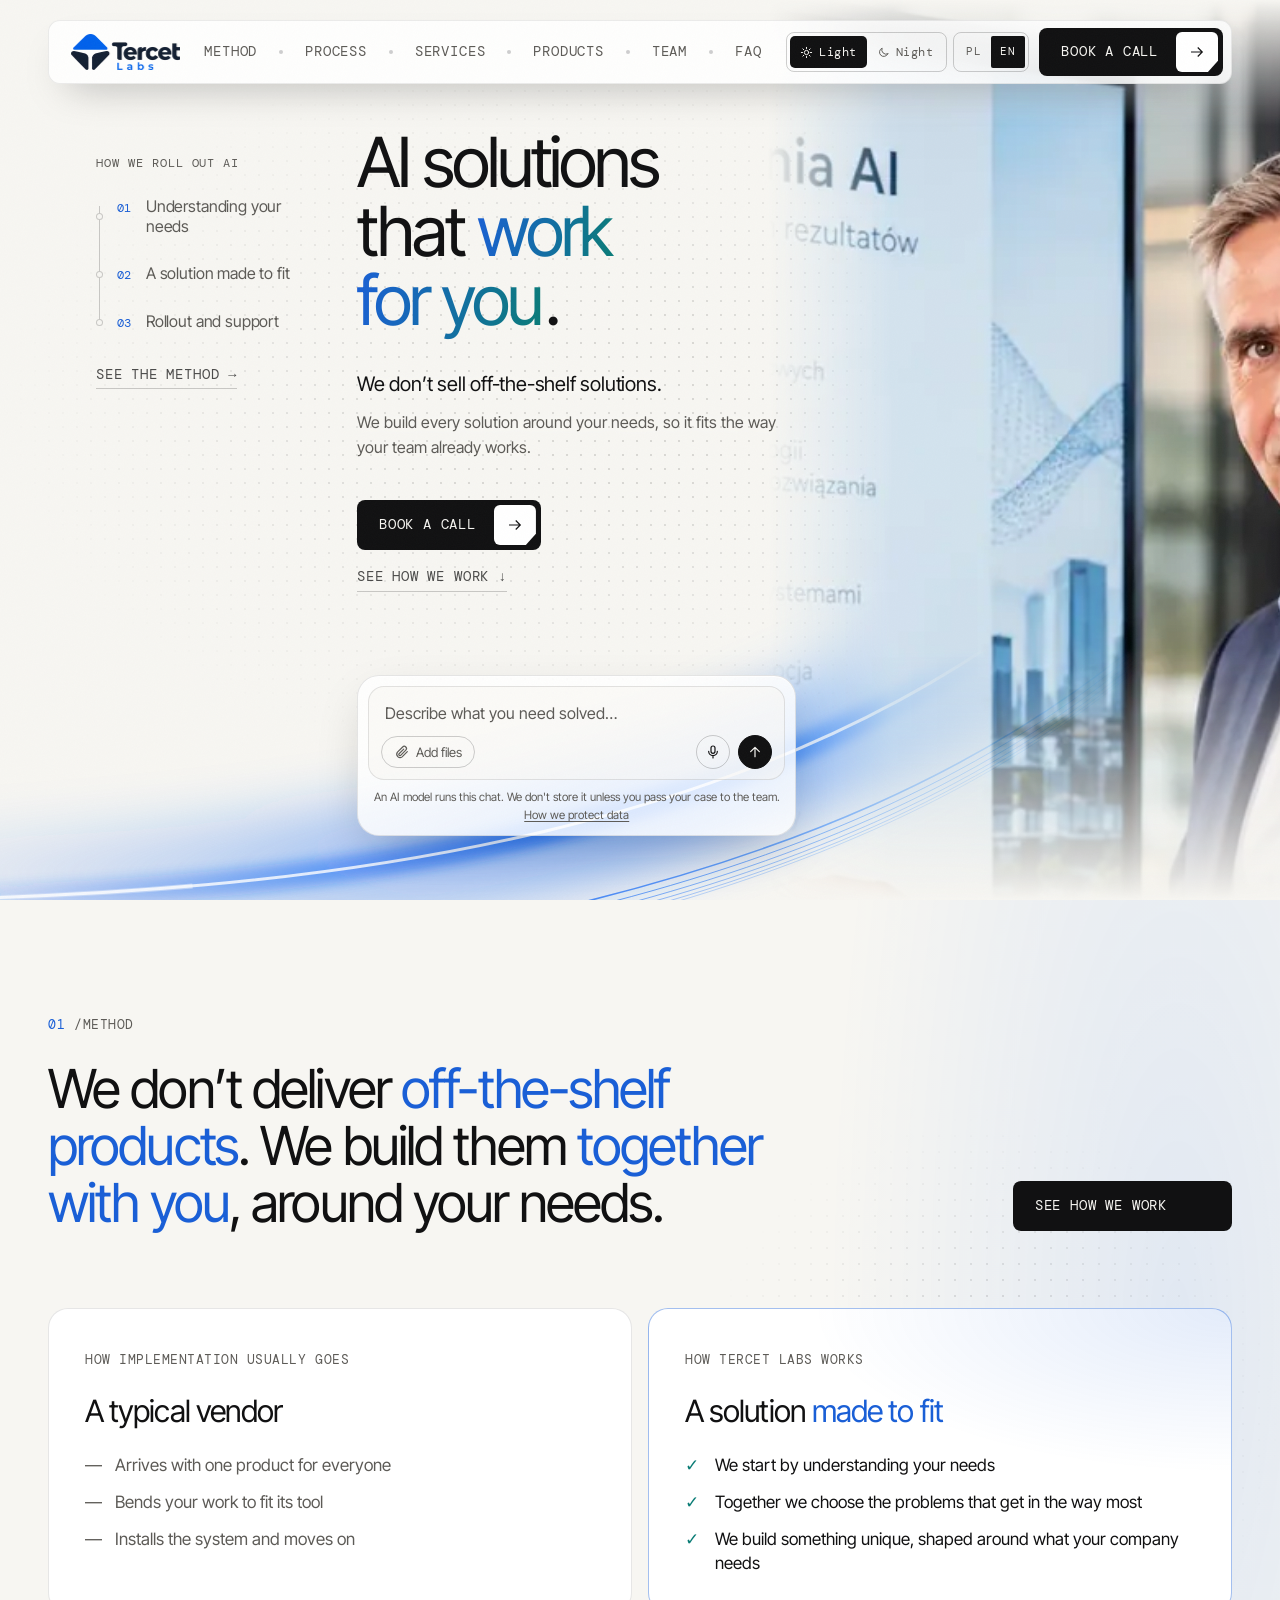
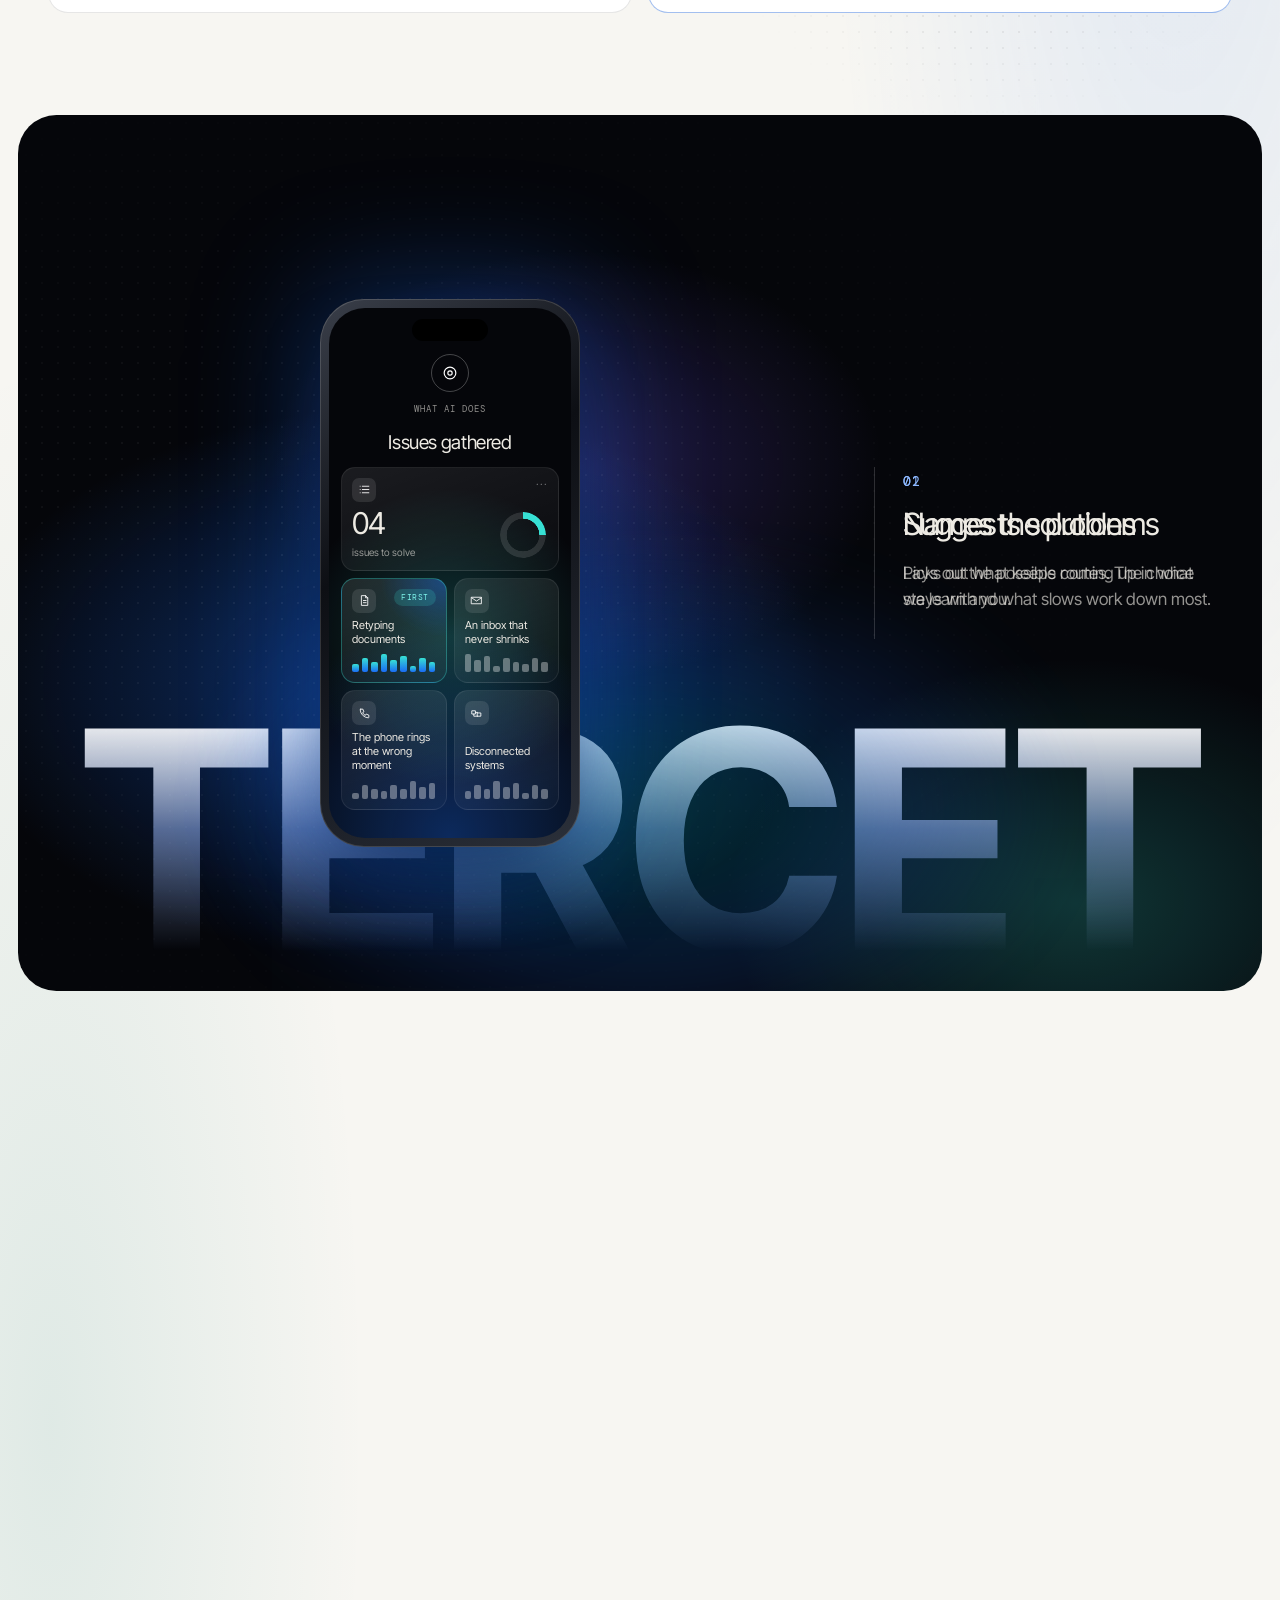
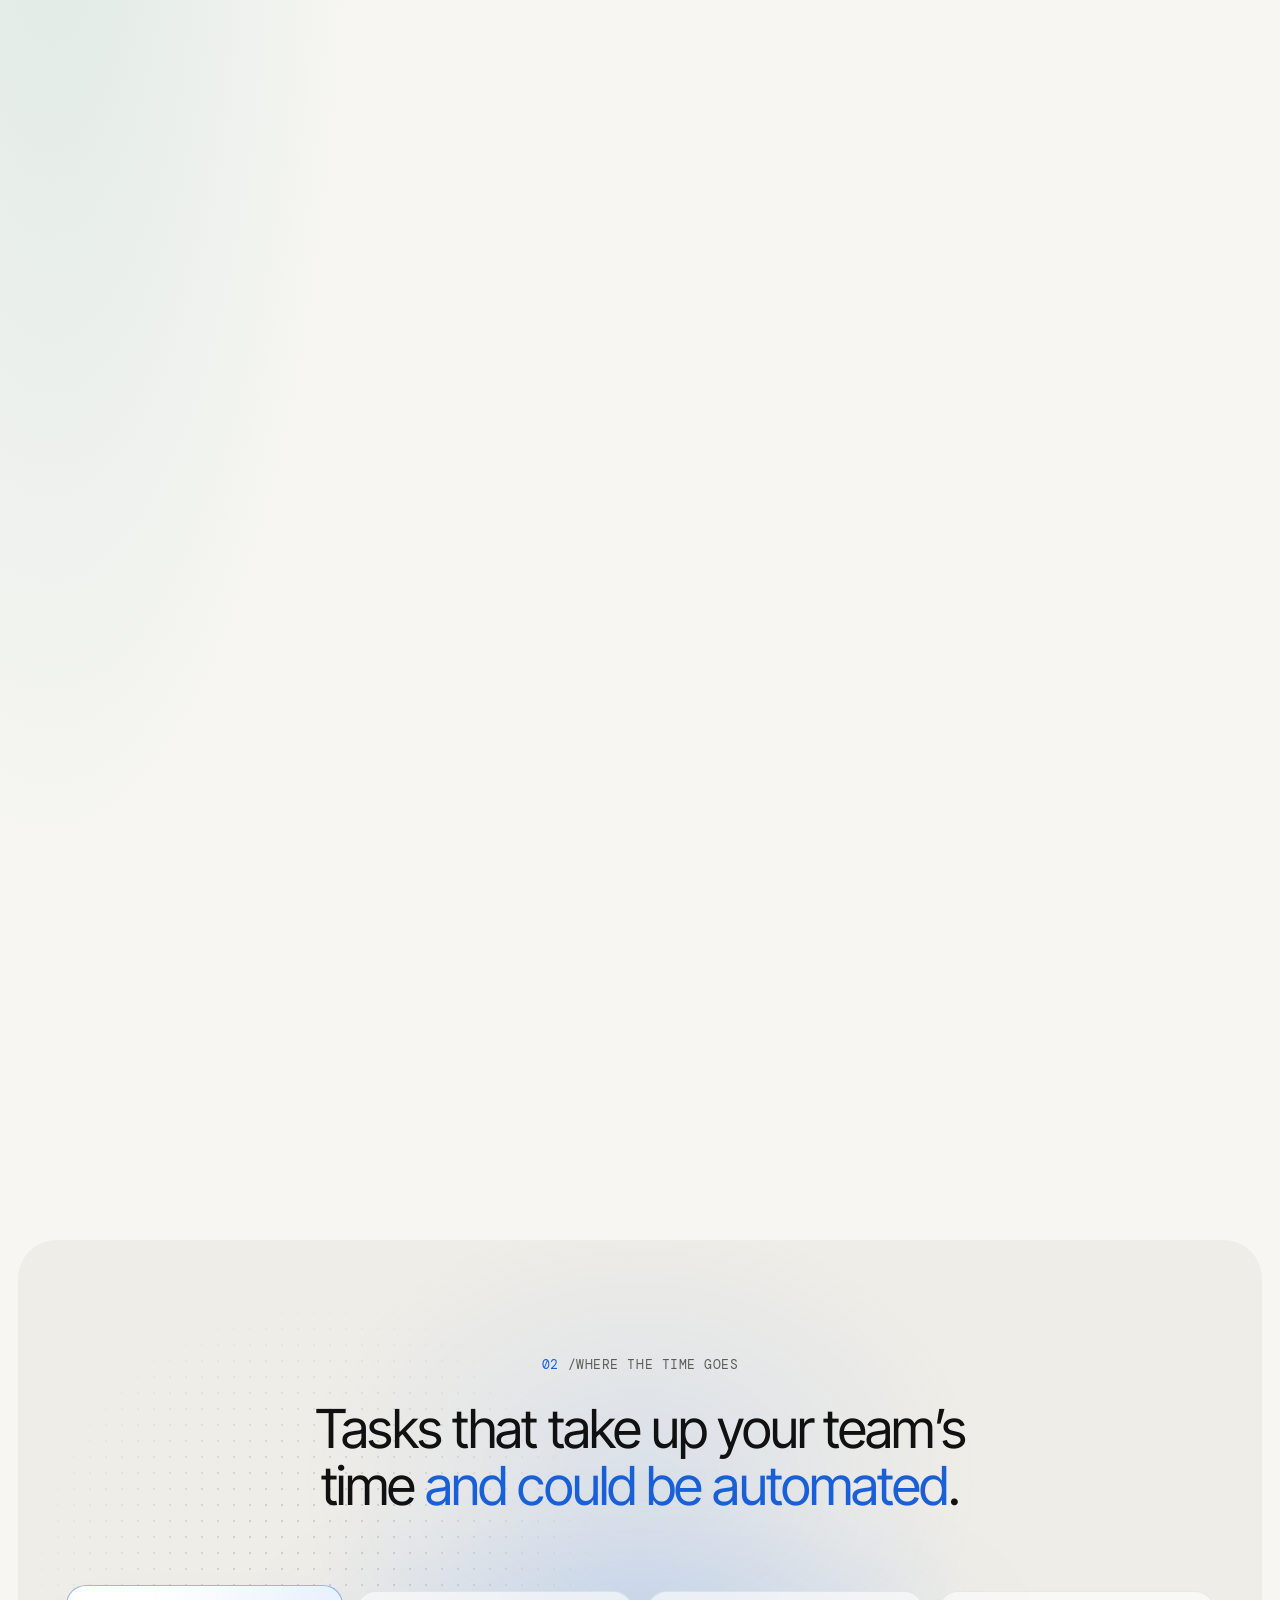
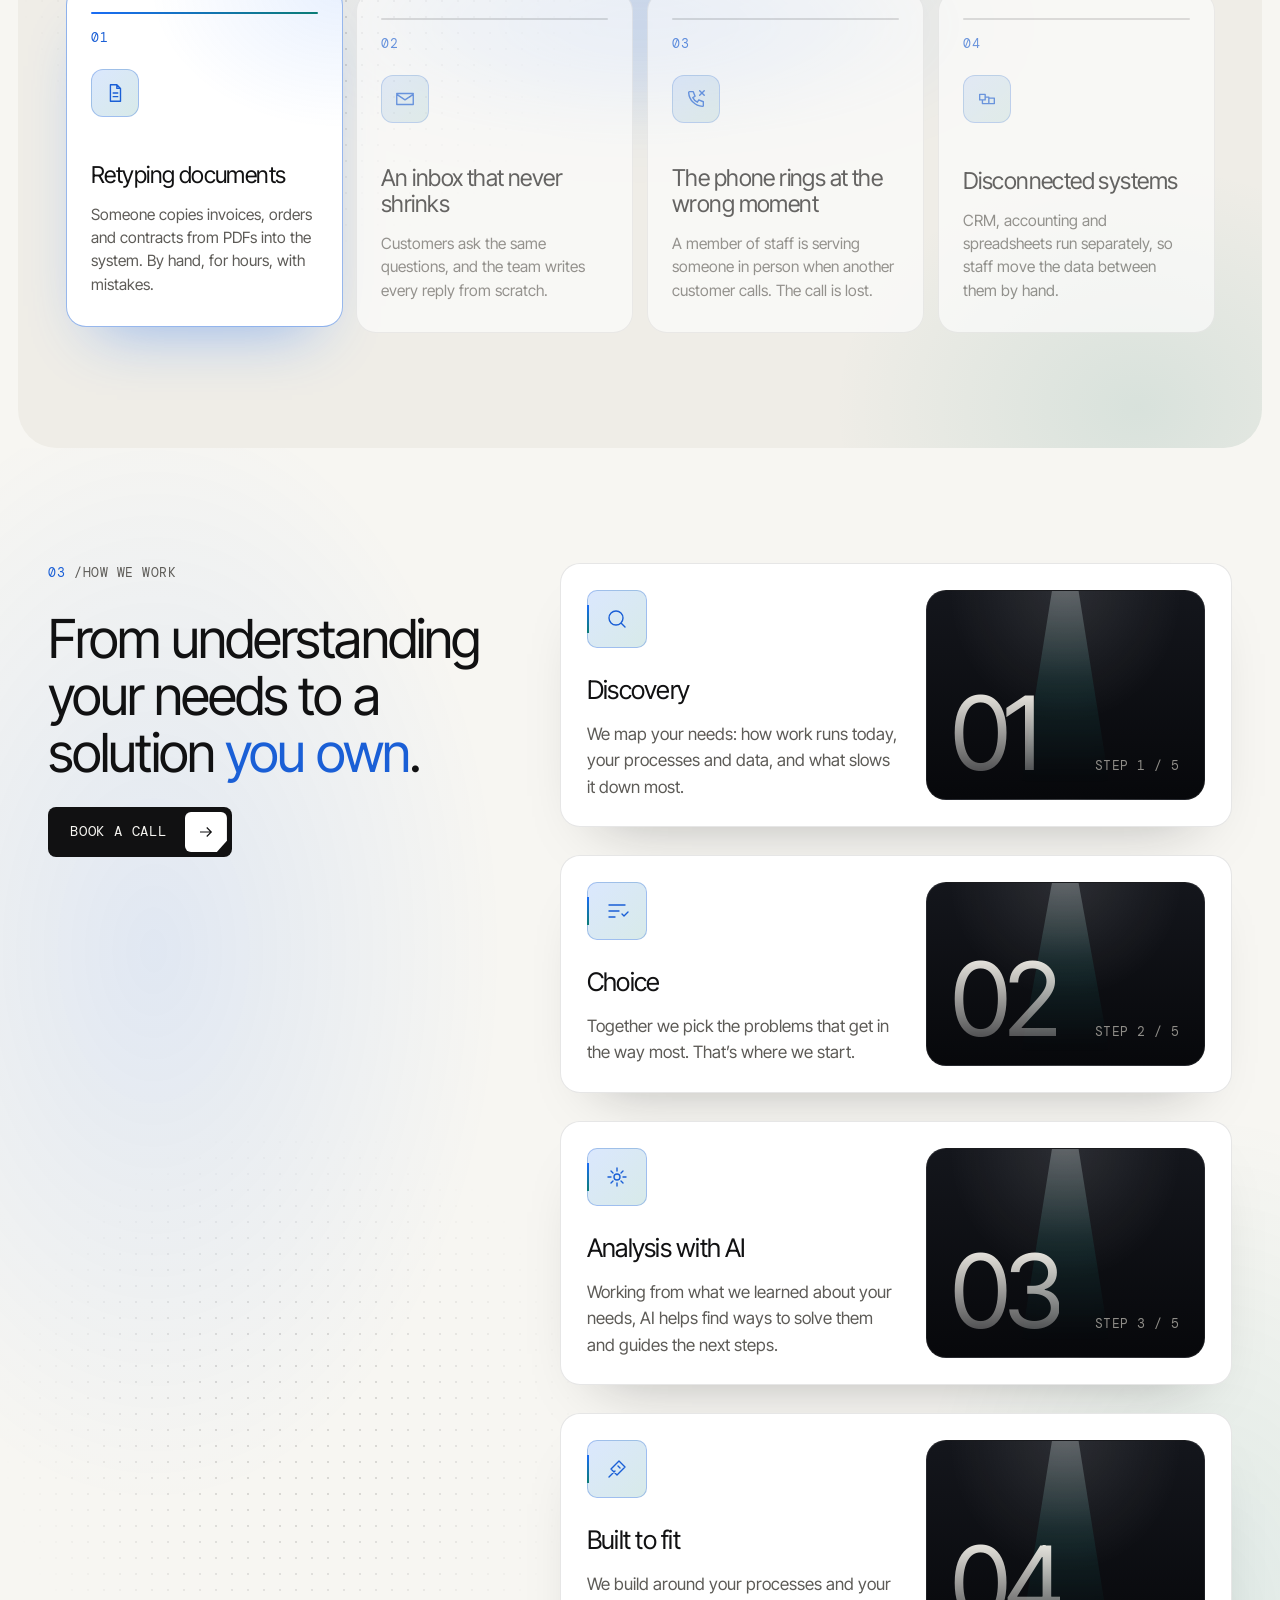
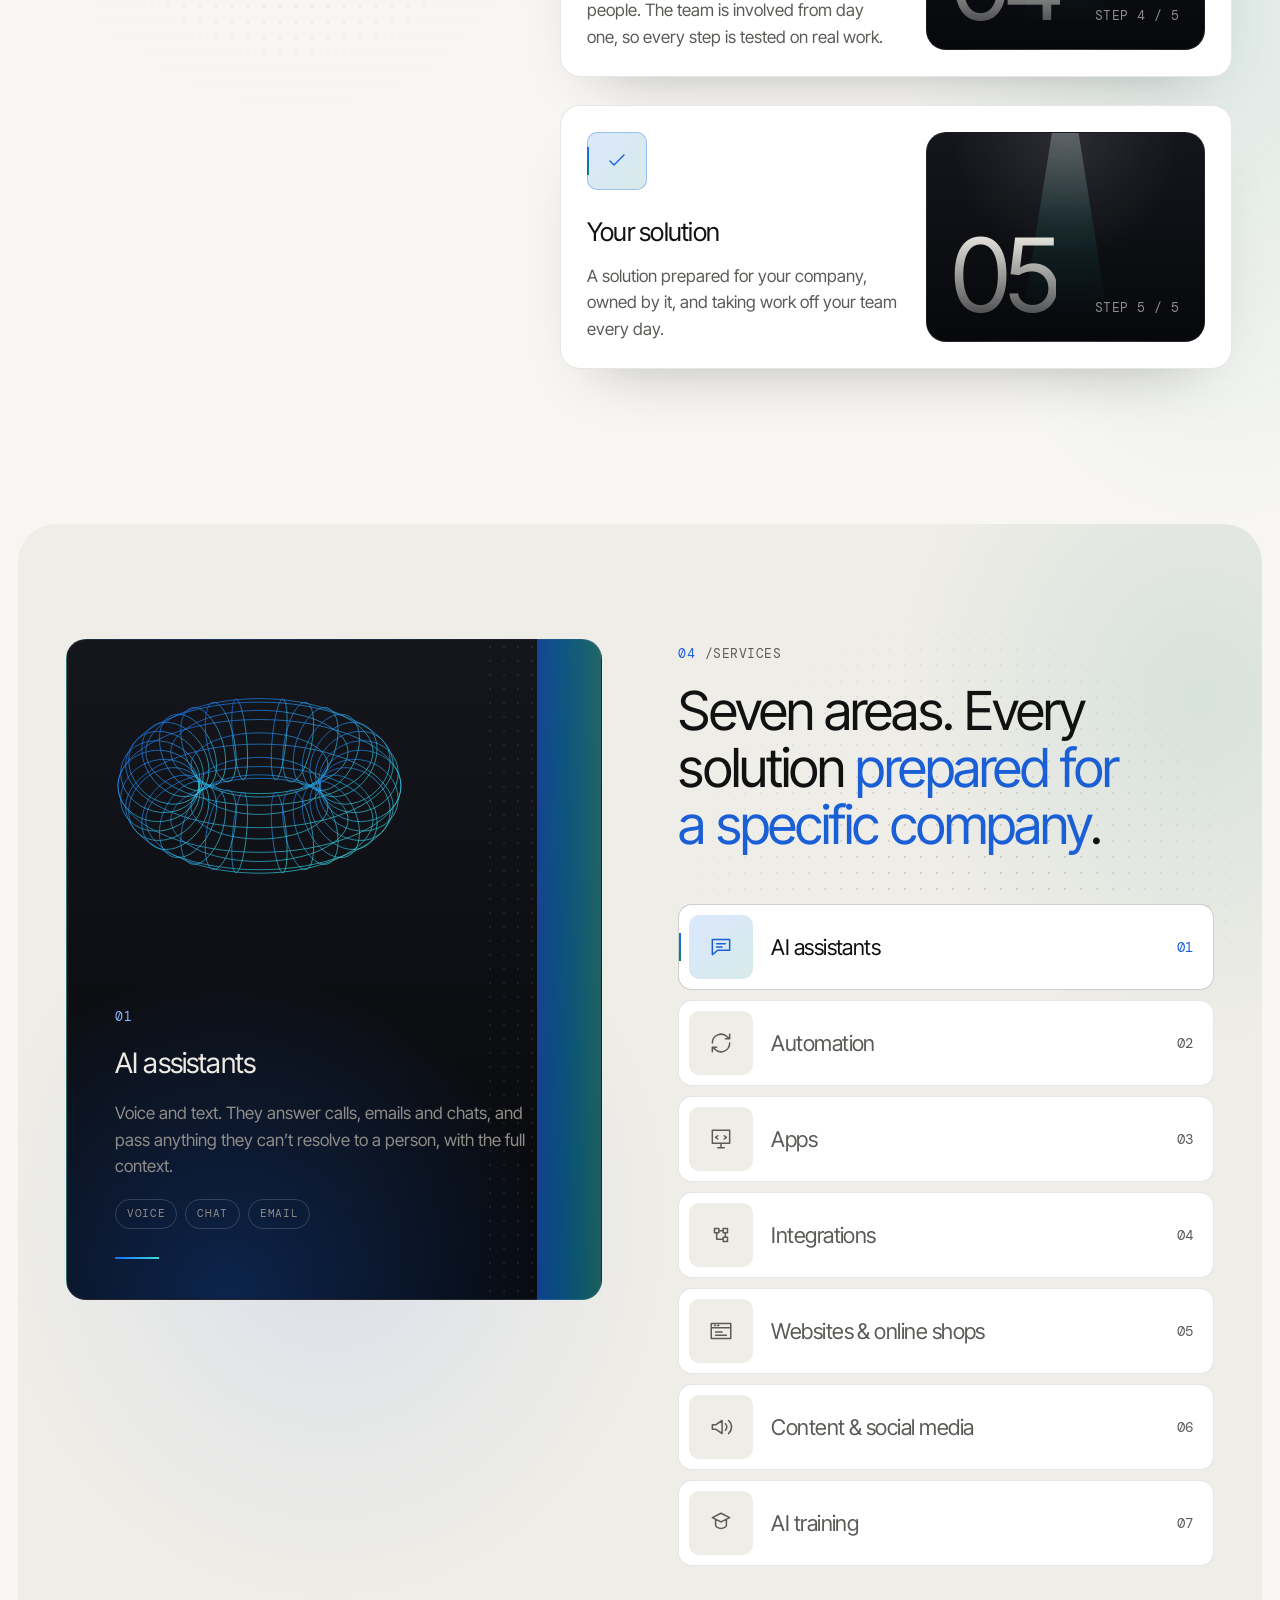
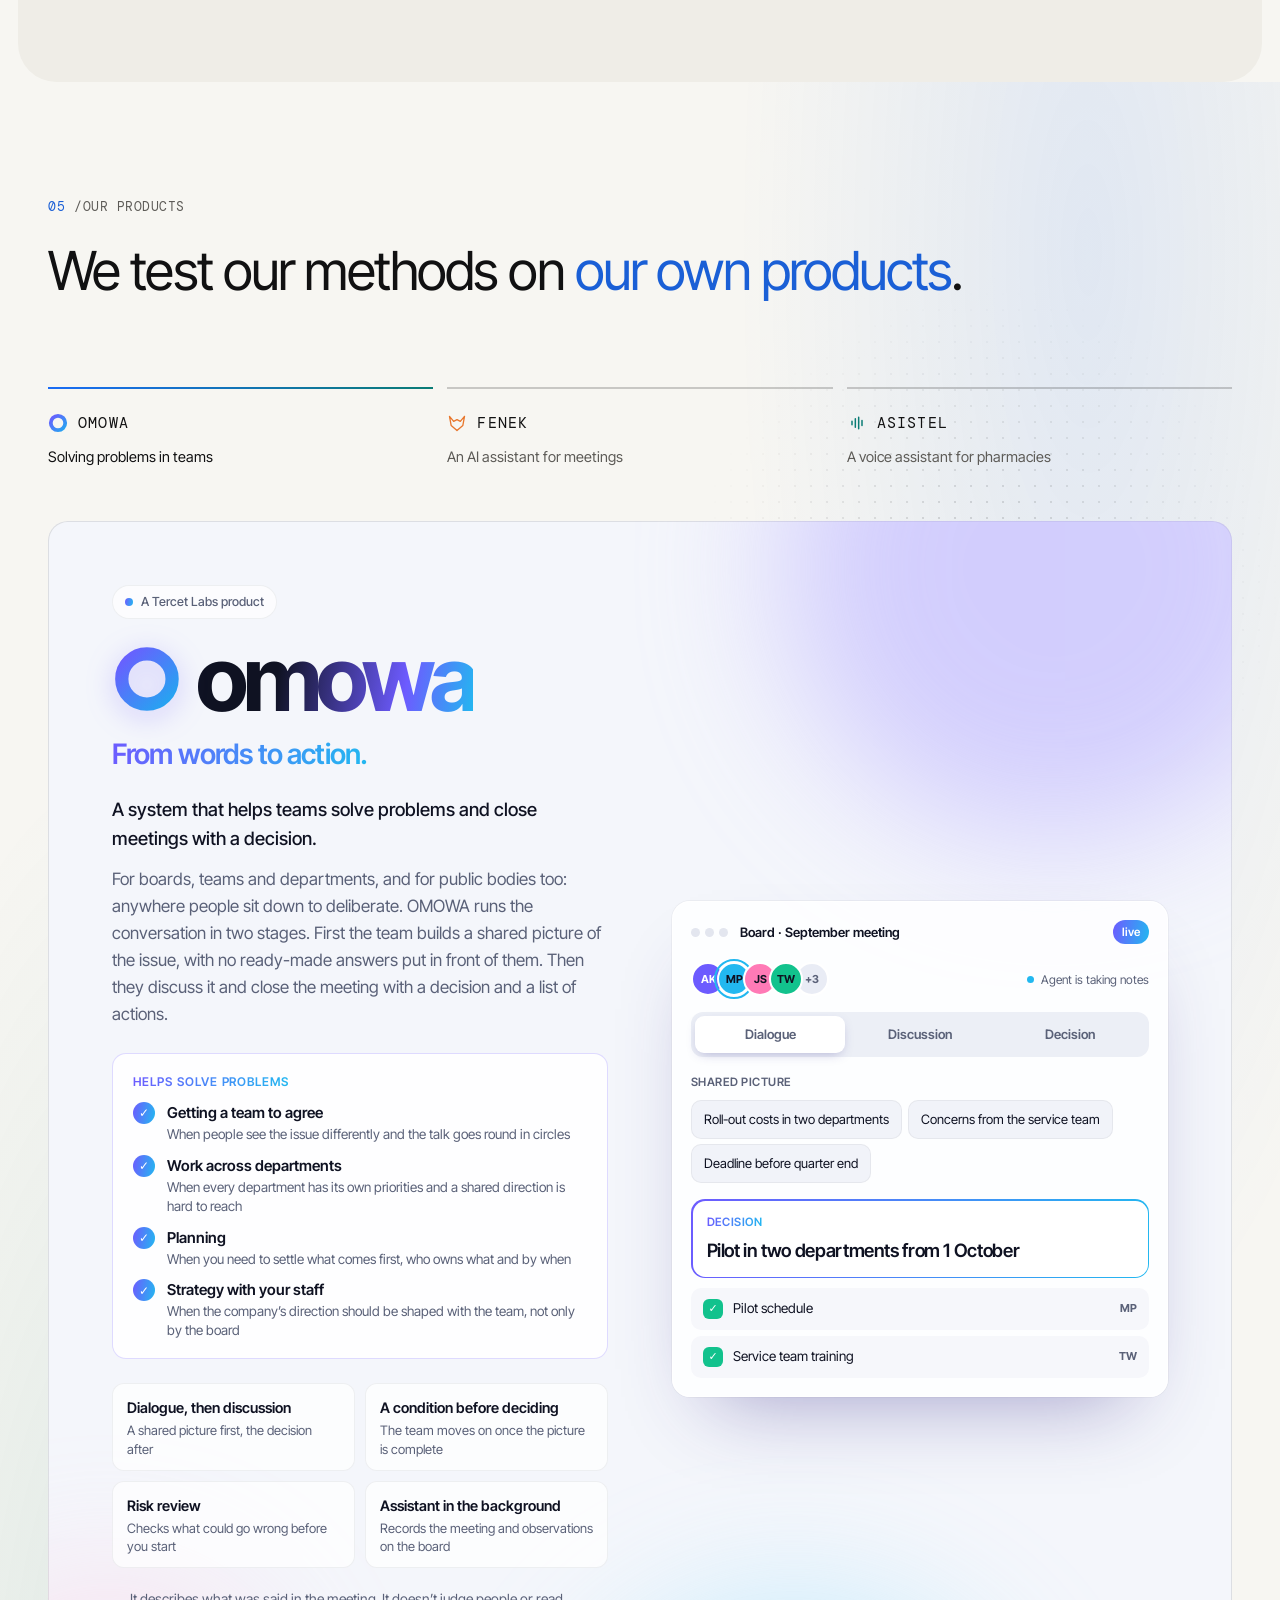
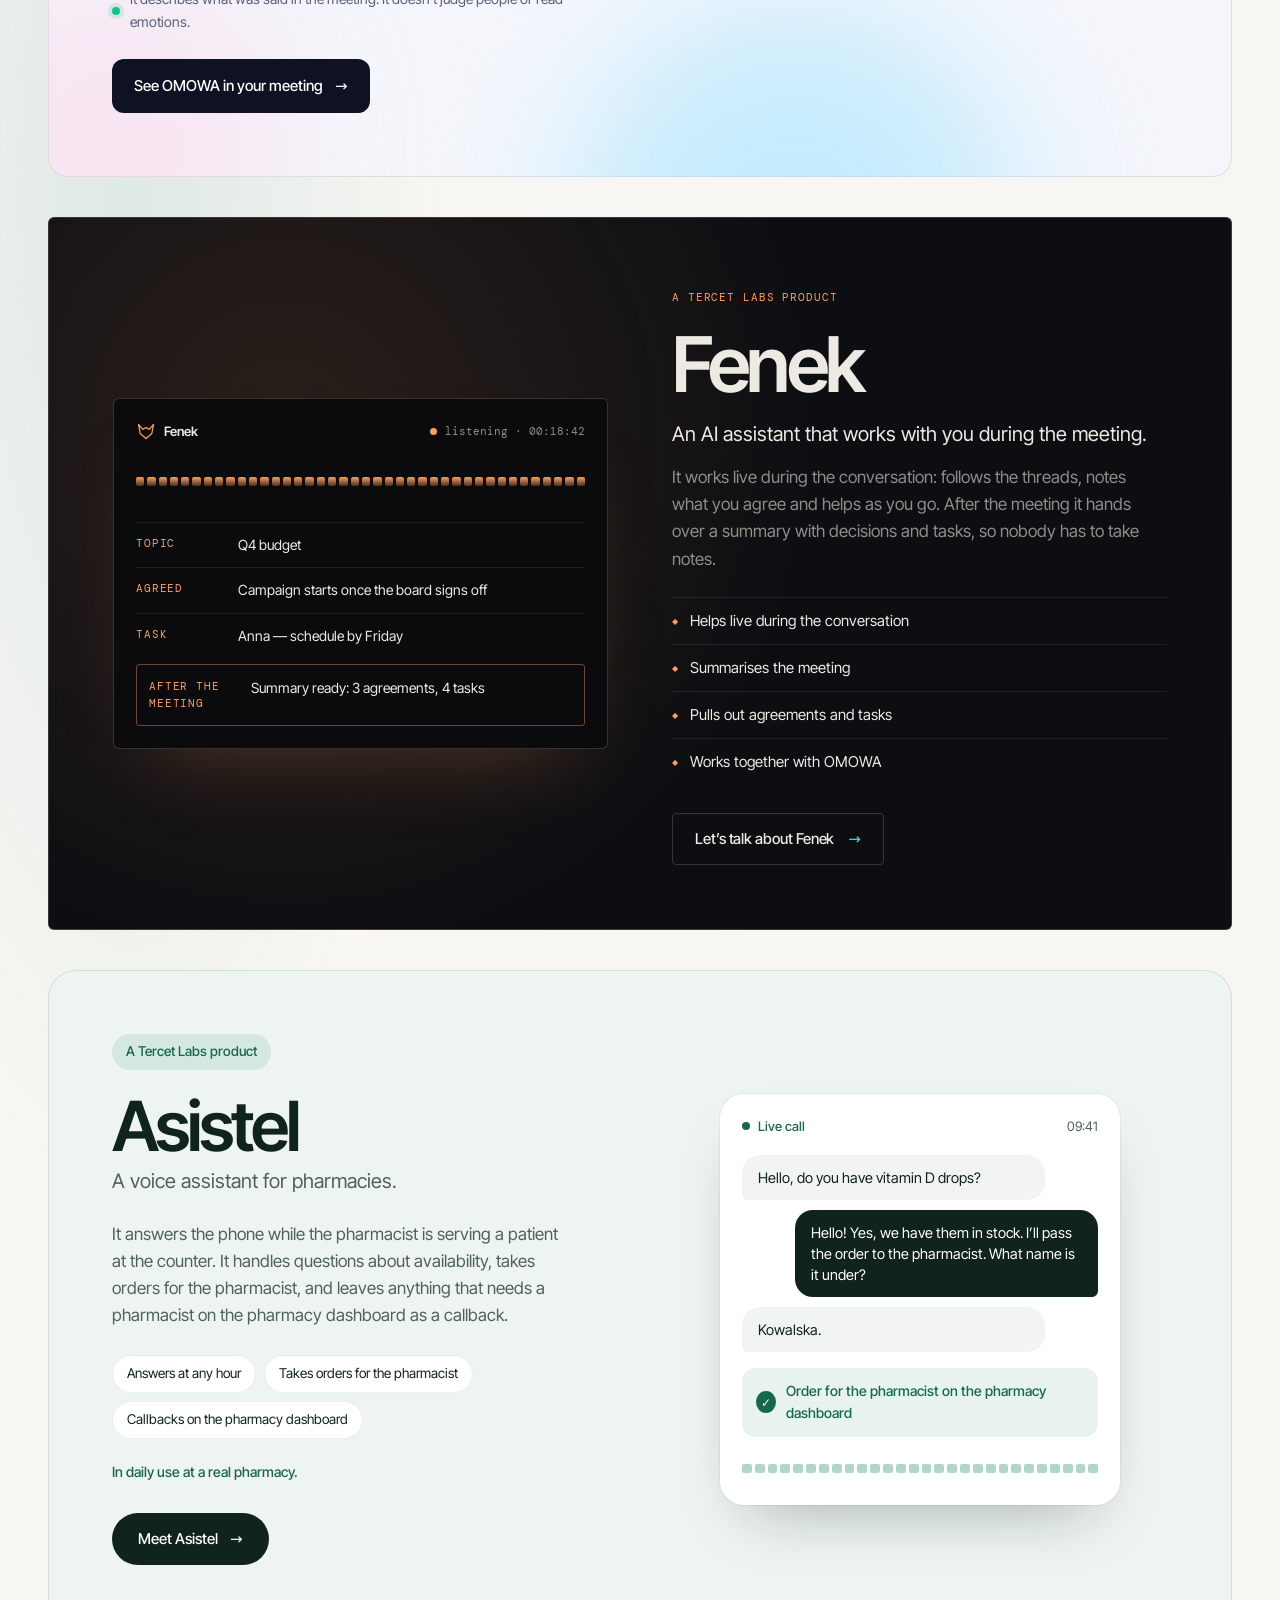
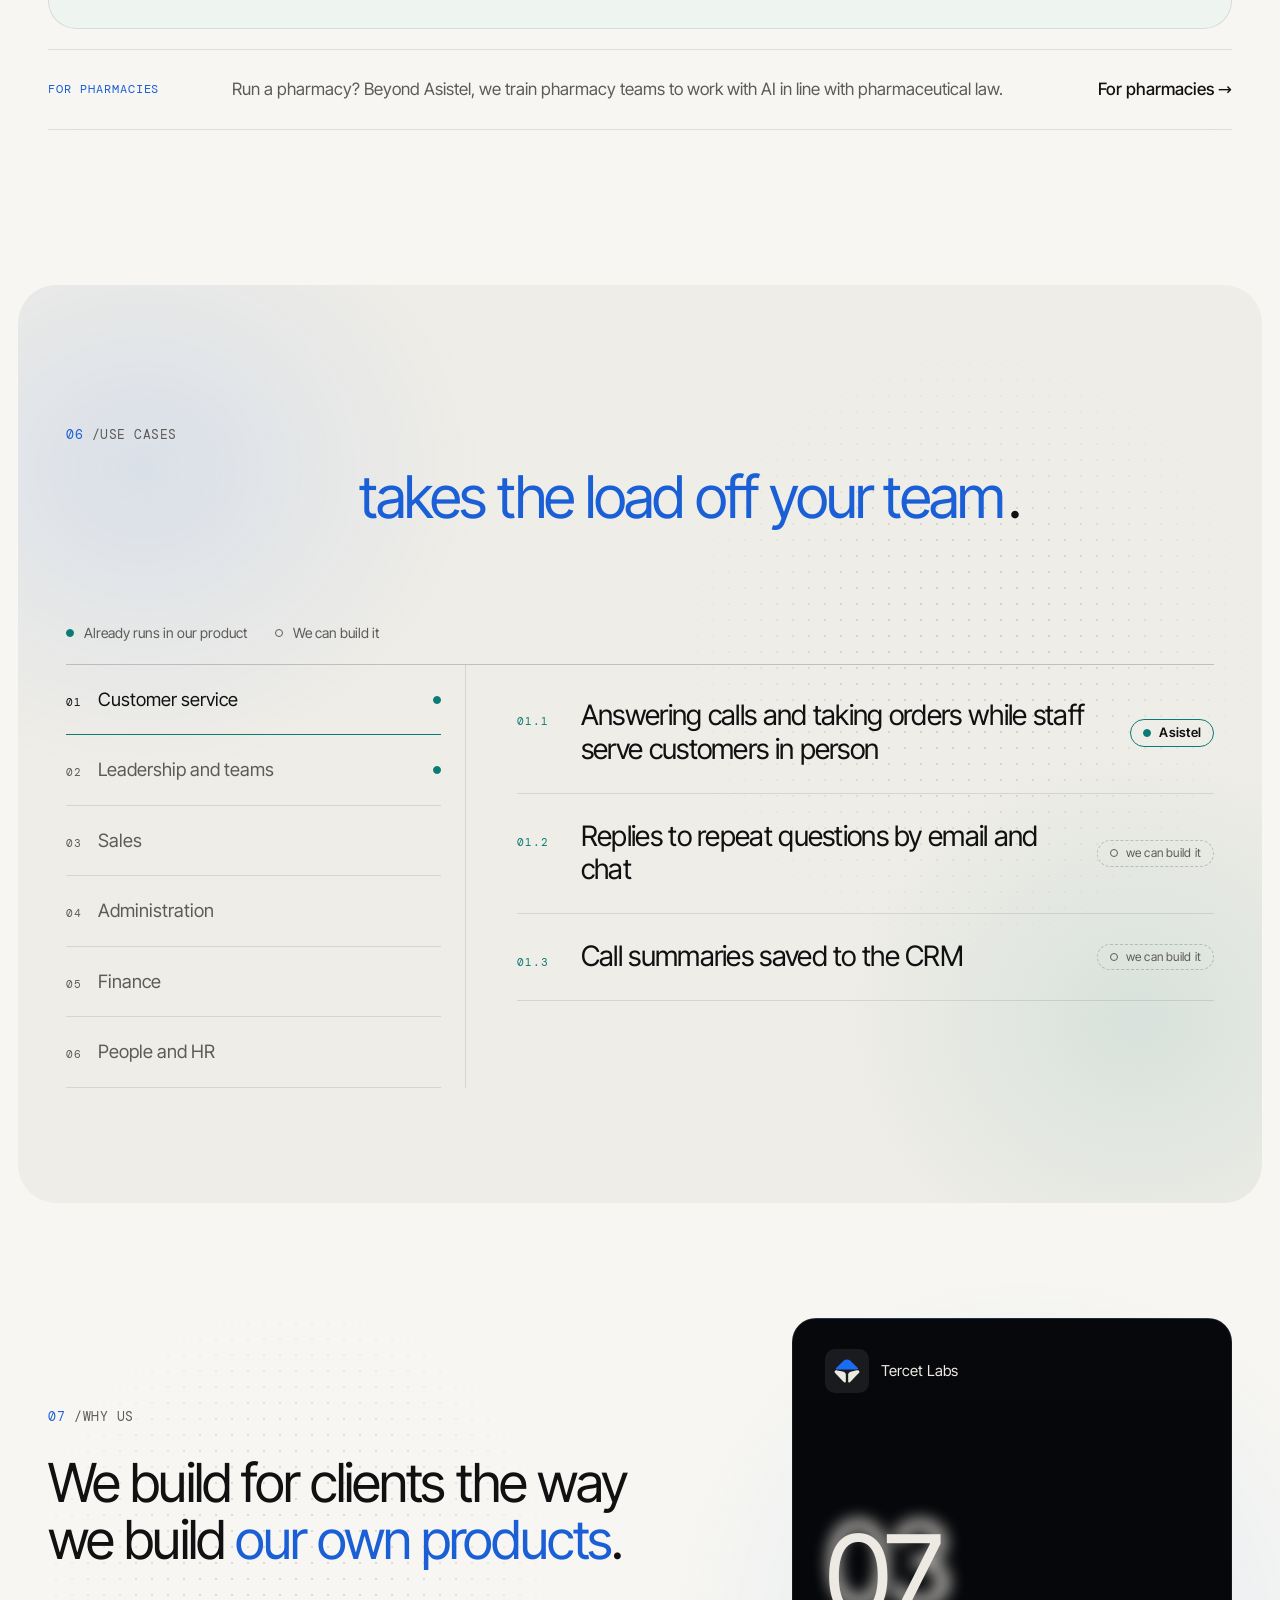
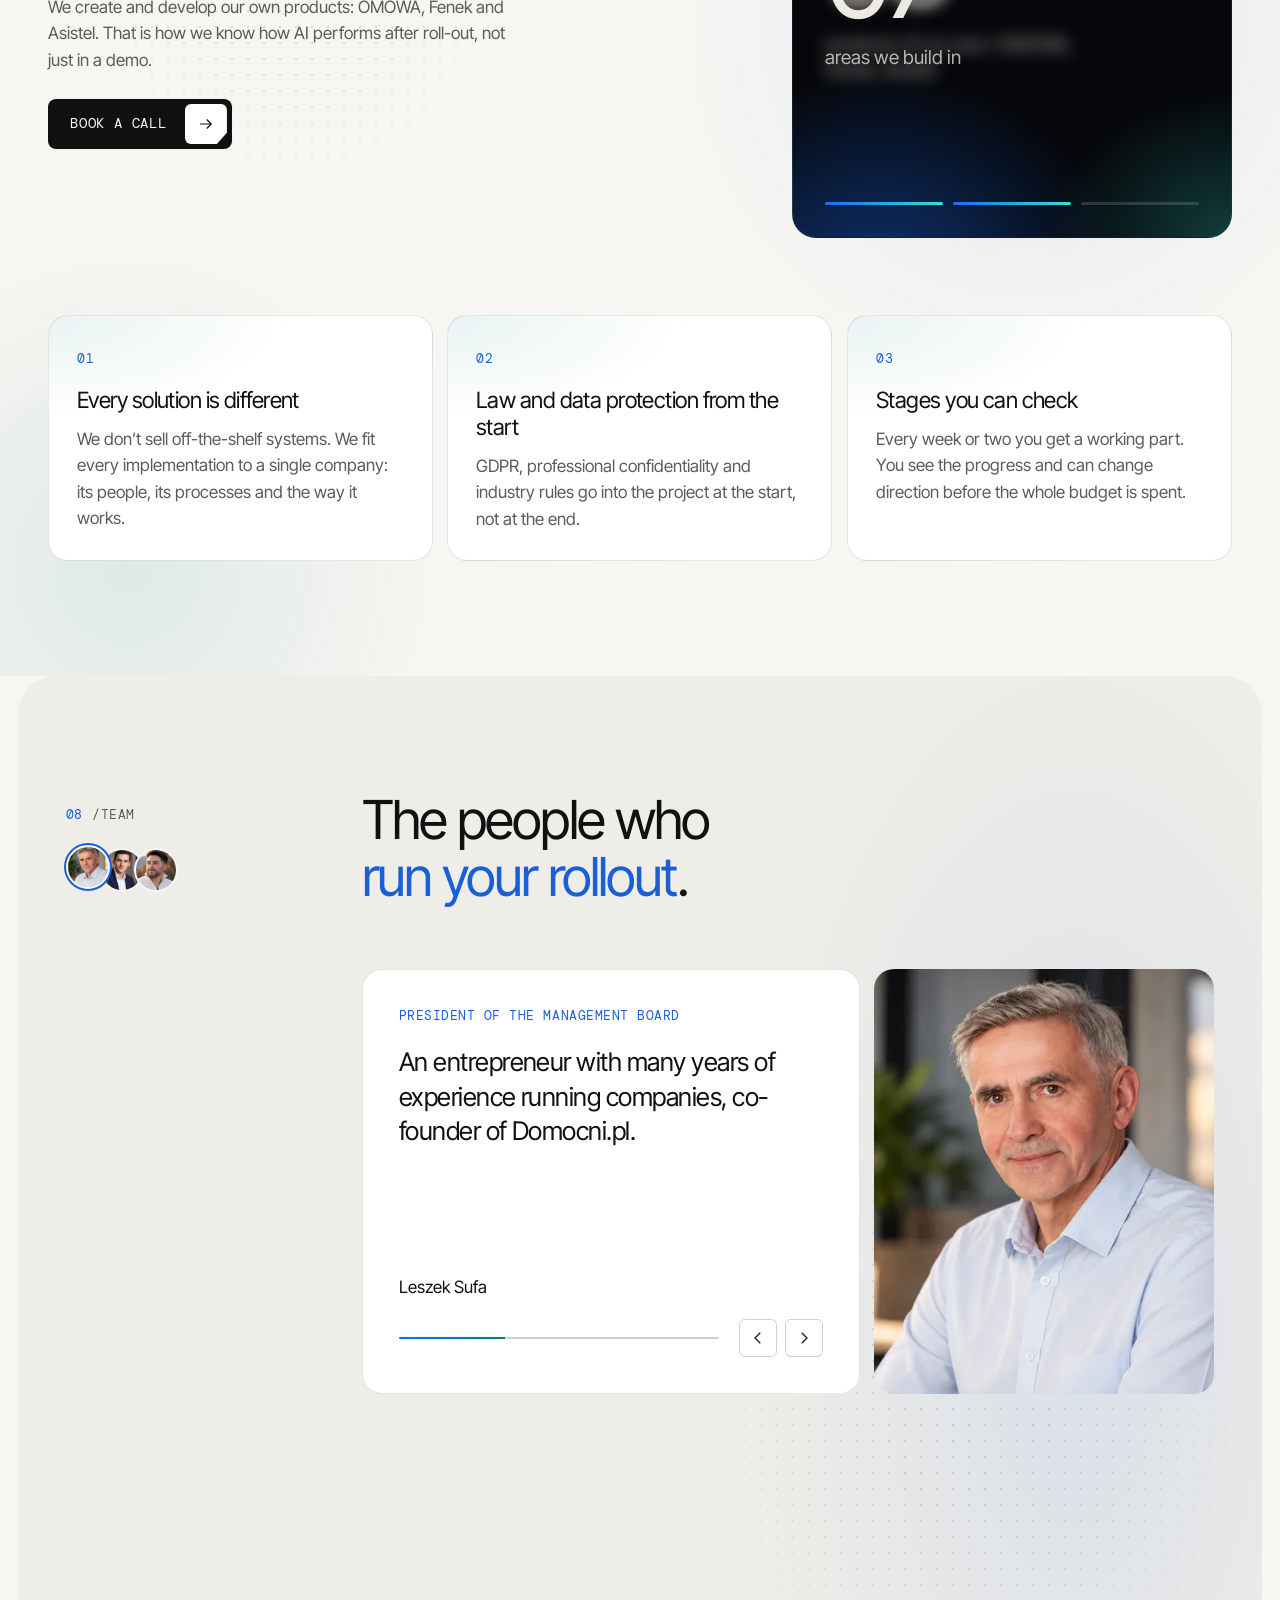
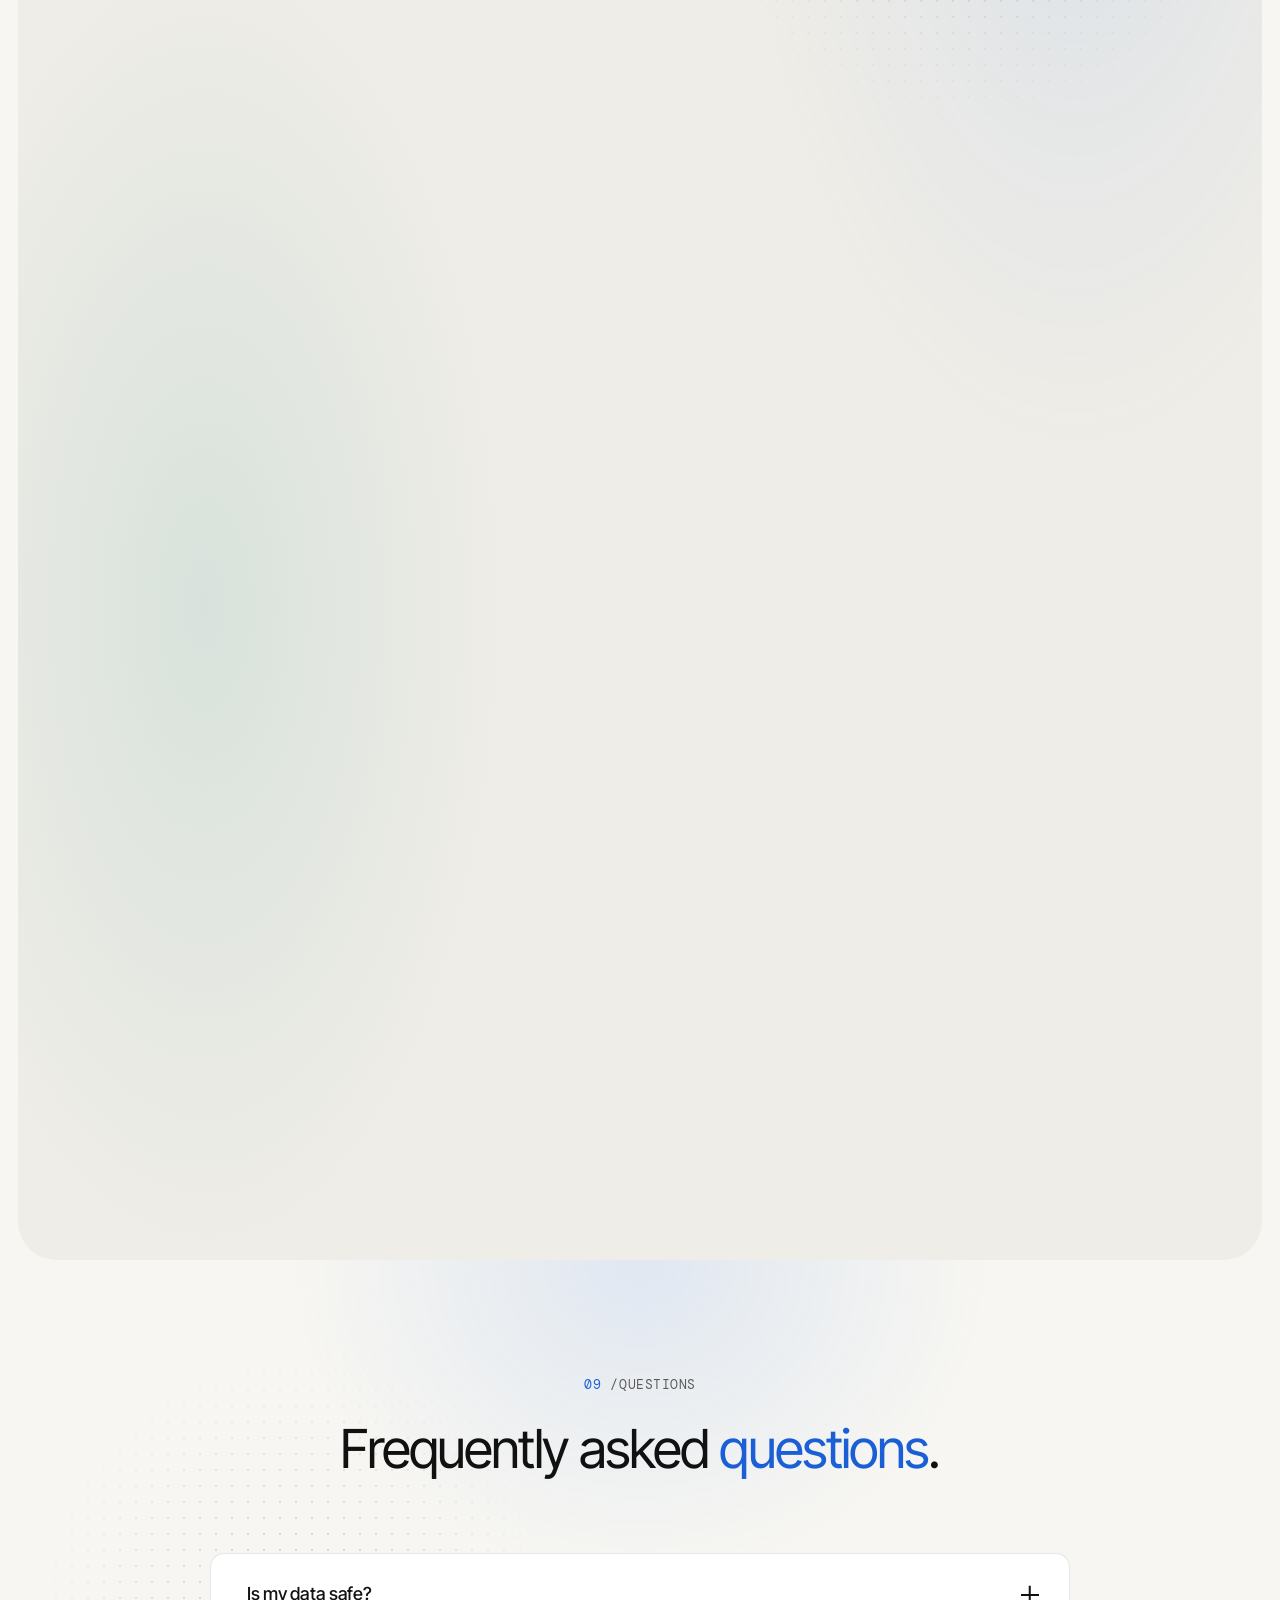
==== commit 2e6b6682: "Bez Tercecika; telefon w Metodzie przewijany na komórce" ====
--- a/en/index.html
+++ b/en/index.html
@@ -17,6 +17,6 @@
         document.head.appendChild(l);
       })();
     })();</script><meta name="viewport" content="width=device-width, initial-scale=1"><title>Tercet Labs — bringing AI into companies, together with their teams</title><meta name="description" content="We start by understanding your needs, choose together the problems that hold work back most, and use AI to build a solution fitted to your company. The solution is yours to keep."><meta name="theme-color" content="#f7f6f2" data-theme-color><link rel="canonical" href="https://tercetlabs.pl/en/"><link rel="alternate" hreflang="pl" href="https://tercetlabs.pl/"><link rel="alternate" hreflang="en" href="https://tercetlabs.pl/en/"><link rel="alternate" hreflang="x-default" href="https://tercetlabs.pl/"><link rel="icon" type="image/png" sizes="64x64" href="/favicon.png"><link rel="apple-touch-icon" href="/apple-touch-icon.png"><meta property="og:title" content="Tercet Labs — bringing AI into companies, together with their teams"><meta property="og:description" content="We start by understanding your needs, choose together the problems that hold work back most, and use AI to build a solution fitted to your company. The solution is yours to keep."><meta property="og:locale" content="en_GB"><meta property="og:locale:alternate" content="pl_PL"><meta property="og:type" content="website"><meta property="og:image" content="https://tercetlabs.pl/brand/og.png"><meta property="og:image:width" content="1200"><meta property="og:image:height" content="630"><script type="application/ld+json">{"@context":"https://schema.org","@type":"Organization","name":"Tercet Labs sp. z o.o.","legalName":"Tercet Labs spółka z ograniczoną odpowiedzialnością","url":"https://tercetlabs.pl","email":"kontakt@tercetlabs.pl","taxID":"5362006891","address":{"@type":"PostalAddress","streetAddress":"ul. Gen. Lucjana Żeligowskiego 27/18","postalCode":"05-123","addressLocality":"Chotomów","addressCountry":"PL"}}</script><style>@font-face{font-family:Inter Tight Variable;font-style:normal;font-weight:100 900;font-display:swap;src:url(/_astro/inter-tight.CTD_b1qW.woff2)format("woff2-variations");unicode-range:U+??,U+131,U+152-153,U+2BB-2BC,U+2C6,U+2DA,U+2DC,U+304,U+308,U+329,U+2000-206F,U+20AC,U+2122,U+2191,U+2193,U+2212,U+2215,U+FEFF,U+FFFD}@font-face{font-family:Inter Tight Variable;font-style:normal;font-weight:100 900;font-display:swap;src:url(/_astro/inter-tight-ext.DiM_GvHw.woff2)format("woff2-variations");unicode-range:U+100-2BA,U+2BD-2C5,U+2C7-2CC,U+2CE-2D7,U+2DD-2FF,U+304,U+308,U+329,U+1D00-1DBF,U+1E00-1E9F,U+1EF2-1EFF,U+2020,U+20A0-20AB,U+20AD-20C0,U+2113,U+2C60-2C7F,U+A720-A7FF}@font-face{font-family:Instrument Serif;font-style:normal;font-weight:400;font-display:swap;src:url(/_astro/instrument-serif.DdhWG2SM.woff2)format("woff2");unicode-range:U+??,U+131,U+152-153,U+2BB-2BC,U+2C6,U+2DA,U+2DC,U+304,U+308,U+329,U+2000-206F,U+20AC,U+2122,U+2191,U+2193,U+2212,U+2215,U+FEFF,U+FFFD}@font-face{font-family:Instrument Serif;font-style:normal;font-weight:400;font-display:swap;src:url(/_astro/instrument-serif-ext.C7FU8bi1.woff2)format("woff2");unicode-range:U+100-2BA,U+2BD-2C5,U+2C7-2CC,U+2CE-2D7,U+2DD-2FF,U+304,U+308,U+329,U+1D00-1DBF,U+1E00-1E9F,U+1EF2-1EFF,U+2020,U+20A0-20AB,U+20AD-20C0,U+2113,U+2C60-2C7F,U+A720-A7FF}@font-face{font-family:Instrument Serif;font-style:italic;font-weight:400;font-display:swap;src:url(/_astro/instrument-serif-i.BsBw74gu.woff2)format("woff2");unicode-range:U+??,U+131,U+152-153,U+2BB-2BC,U+2C6,U+2DA,U+2DC,U+304,U+308,U+329,U+2000-206F,U+20AC,U+2122,U+2191,U+2193,U+2212,U+2215,U+FEFF,U+FFFD}@font-face{font-family:Instrument Serif;font-style:italic;font-weight:400;font-display:swap;src:url(/_astro/instrument-serif-i-ext.USwdnAgp.woff2)format("woff2");unicode-range:U+100-2BA,U+2BD-2C5,U+2C7-2CC,U+2CE-2D7,U+2DD-2FF,U+304,U+308,U+329,U+1D00-1DBF,U+1E00-1E9F,U+1EF2-1EFF,U+2020,U+20A0-20AB,U+20AD-20C0,U+2113,U+2C60-2C7F,U+A720-A7FF}@font-face{font-family:DM Mono;font-style:normal;font-weight:400;font-display:swap;src:url(/_astro/dm-mono-400.B4PNi-Jp.woff2)format("woff2");unicode-range:U+??,U+131,U+152-153,U+2BB-2BC,U+2C6,U+2DA,U+2DC,U+304,U+308,U+329,U+2000-206F,U+20AC,U+2122,U+2191,U+2193,U+2212,U+2215,U+FEFF,U+FFFD}@font-face{font-family:DM Mono;font-style:normal;font-weight:400;font-display:swap;src:url(/_astro/dm-mono-400-ext.CEPR5thp.woff2)format("woff2");unicode-range:U+100-2BA,U+2BD-2C5,U+2C7-2CC,U+2CE-2D7,U+2DD-2FF,U+304,U+308,U+329,U+1D00-1DBF,U+1E00-1E9F,U+1EF2-1EFF,U+2020,U+20A0-20AB,U+20AD-20C0,U+2113,U+2C60-2C7F,U+A720-A7FF}@font-face{font-family:DM Mono;font-style:normal;font-weight:500;font-display:swap;src:url(/_astro/dm-mono-500.DOEb2sS3.woff2)format("woff2");unicode-range:U+??,U+131,U+152-153,U+2BB-2BC,U+2C6,U+2DA,U+2DC,U+304,U+308,U+329,U+2000-206F,U+20AC,U+2122,U+2191,U+2193,U+2212,U+2215,U+FEFF,U+FFFD}@font-face{font-family:DM Mono;font-style:normal;font-weight:500;font-display:swap;src:url(/_astro/dm-mono-500-ext.BDk6y0Kt.woff2)format("woff2");unicode-range:U+100-2BA,U+2BD-2C5,U+2C7-2CC,U+2CE-2D7,U+2DD-2FF,U+304,U+308,U+329,U+1D00-1DBF,U+1E00-1E9F,U+1EF2-1EFF,U+2020,U+20A0-20AB,U+20AD-20C0,U+2113,U+2C60-2C7F,U+A720-A7FF}:root{color-scheme:light;--bg:#f7f6f2;--bg-2:#efede7;--surface:#fff;--text-rgb:17, 17, 18;--line:#1111121a;--line-strong:#11111233;--text:#111112;--muted:#5d5b57;--brand:#1a6cf5;--accent:#1a5fd6;--accent-dim:#1a5fd61f;--glow:#0a7c75;--glow-dim:#0a7c751f;--shine:#37e0d4;--sygnet-skrzydlo:#24335e;--nav-bg:#f7f6f2fb;--chip-bg:#ffffffb8;--card-bg:#fff;--btn-solid-hover-bg:var(--brand);--btn-solid-hover-fg:#fff;--btn-solid-hover-arr:#fff;--grain-opacity:.025;--island-ring:#1111121a;--aura-opacity:.45;--paper:#0f0f11;--ink:#edeae3;--ink-muted:#8f8d88;--ink-line:#edeae31f;--sans:"Inter Tight Variable", "Inter Tight", system-ui, -apple-system, "Segoe UI", sans-serif;--serif:"Instrument Serif", "Times New Roman", Georgia, serif;--mono:"JetBrains Mono", ui-monospace, "SFMono-Regular", Consolas, monospace;--gutter:clamp(20px, 4vw, 48px);--max:1280px;--radius:4px;--ease:cubic-bezier(.2, .7, .1, 1)}:root[data-theme=dark],:root:not([data-theme=dark]) .inverse,.tone-dark{color-scheme:dark;--bg:#0a0a0b;--bg-2:#0f0f11;--surface:#141416;--text-rgb:237, 234, 227;--line:#edeae317;--line-strong:#edeae32e;--text:#edeae3;--muted:#8f8d88;--brand:#1a6cf5;--accent:#8db8ff;--accent-dim:#8db8ff29;--glow:#37e0d4;--glow-dim:#37e0d429;--shine:#fff;--sygnet-skrzydlo:#e9edf5;--nav-bg:#0a0a0bf7;--chip-bg:#0a0a0b99;--card-bg:#111114;--btn-solid-hover-bg:#fff;--btn-solid-hover-fg:#0a0a0b;--btn-solid-hover-arr:var(--brand);--grain-opacity:.035;--island-ring:transparent;--aura-opacity:1}:root[data-theme=dark]{--paper:#f2f0ea;--ink:#111112;--ink-muted:#5d5b57;--ink-line:#1111121f}.tone-dark{color:var(--text)}*,:before,:after{box-sizing:border-box}.theme-switching body,.theme-switching body *,.theme-switching body :before,.theme-switching body :after{transition:background-color .4s var(--ease), color .4s var(--ease), border-color .4s var(--ease), fill .4s var(--ease), stroke .4s var(--ease)!important}html{scroll-behavior:smooth;-webkit-text-size-adjust:100%}body{background:var(--bg);color:var(--text);font-family:var(--sans);font-feature-settings:"ss01", "cv11";-webkit-font-smoothing:antialiased;margin:0;font-size:17px;line-height:1.6;overflow-x:hidden}body:before{content:"";pointer-events:none;z-index:100;opacity:var(--grain-opacity);background-image:url("data:image/svg+xml,%3Csvg xmlns='http://www.w3.org/2000/svg' width='160' height='160'%3E%3Cfilter id='n'%3E%3CfeTurbulence type='fractalNoise' baseFrequency='.9' numOctaves='2' stitchTiles='stitch'/%3E%3C/filter%3E%3Crect width='100%25' height='100%25' filter='url(%23n)'/%3E%3C/svg%3E");position:fixed;inset:0}img,svg{max-width:100%;display:block}a{color:inherit;text-decoration:none}::selection{background:var(--glow);color:var(--bg)}.wrap{width:100%;max-width:var(--max);padding-inline:var(--gutter);margin-inline:auto}em{font-family:var(--serif);letter-spacing:-.01em;font-style:italic;font-weight:400}.mono{font-family:var(--mono);letter-spacing:.08em;text-transform:uppercase;font-size:12px}.btn{--h:52px;height:var(--h);border-radius:var(--radius);font-family:var(--sans);letter-spacing:-.005em;cursor:pointer;transition:background .35s var(--ease), color .35s var(--ease), border-color .35s var(--ease), translate .4s var(--ease);white-space:nowrap;translate:var(--bx,0px) var(--by,0px);border:1px solid #0000;align-items:center;gap:14px;padding-inline:22px;font-size:15px;font-weight:500;display:inline-flex}.btn .arr{color:var(--glow);transition:transform .35s var(--ease)}.btn:hover .arr{transform:translate(4px)}.btn--solid{background:var(--text);color:var(--bg)}.btn--solid .arr{color:var(--brand)}.btn--solid:hover{background:var(--btn-solid-hover-bg);color:var(--btn-solid-hover-fg)}.btn--solid:hover .arr{color:var(--btn-solid-hover-arr)}.btn--ghost{border-color:var(--line-strong);color:var(--text)}.btn--ghost:hover{border-color:var(--text)}.sec{border-top:1px solid var(--line);padding-block:clamp(96px,13vw,180px);position:relative}.sec-head{grid-template-columns:repeat(12,1fr);gap:24px;margin-bottom:clamp(56px,7vw,96px);display:grid}.sec-head .mono{color:var(--muted);grid-column:1/4;padding-top:.9em}.sec-head .mono:before{content:"";background:linear-gradient(135deg, var(--brand), var(--glow));clip-path:polygon(50% 0,100% 100%,0 100%);width:.62em;height:.55em;transition:transform 1.2s var(--ease) .3s;margin-right:.7em;display:inline-block;transform:rotate(-90deg)}.sec-head .mono.is-in:before{transform:rotate(180deg)}.sec:hover .sec-head .mono:before{transition-duration:2.4s;transform:rotate(540deg)}.sec-head h2{letter-spacing:-.035em;text-wrap:balance;grid-column:4/13;margin:0;font-size:clamp(2.1rem,4.6vw,4rem);font-weight:500;line-height:1.04}.sec-head h2 em{color:var(--accent);font-size:1.08em}.sec-head h2 em,.hero h1 em{background:linear-gradient(100deg, var(--accent) 0%, var(--accent) 38%, var(--shine) 46%, var(--glow) 54%, var(--accent) 62%, var(--accent) 100%);color:#0000;background-position:100% 0;background-size:260% 100%;-webkit-background-clip:text;background-clip:text;padding-right:.08em}.is-in .line-mask>span em,.line-mask.is-in>span em{animation:blysk 2.2s var(--ease) .6s both}.sec-head h2:hover em{animation:blysk-hover 1.6s var(--ease) both}@keyframes blysk{0%{background-position:100% 0}to{background-position:0 0}}@keyframes blysk-hover{0%{background-position:100% 0}to{background-position:0 0}}[data-spot]{isolation:isolate;position:relative}[data-spot]:after{content:"";z-index:-1;pointer-events:none;background:radial-gradient(320px circle at var(--mx,50%) var(--my,50%), var(--glow-dim), transparent 70%);opacity:0;transition:opacity .45s var(--ease);position:absolute;inset:0}[data-spot]:hover:after{opacity:1}.inverse [data-spot]:after{background:radial-gradient(320px circle at var(--mx,50%) var(--my,50%), #1a6cf51a, transparent 70%)}@media (width<=860px){.sec-head{grid-template-columns:1fr;gap:18px}.sec-head .mono,.sec-head h2{grid-column:auto;padding-top:0}}[data-reveal]{opacity:0;transition:opacity 1.1s var(--ease), transform 1.4s var(--ease), filter 1.1s var(--ease);transition-delay:var(--d,0s);will-change:transform, opacity;transform:translateY(64px)}[data-reveal=left]{transform:translate(-96px)}[data-reveal=right]{transform:translate(96px)}[data-reveal=zoom]{filter:blur(10px);transform:scale(.82)}.hero,.sec,.inverse,.foot{overflow-x:clip}[data-parallax]{will-change:transform}[data-reveal].is-in{opacity:1;filter:none;transform:none}.line-mask{padding-bottom:.08em;display:block;overflow:hidden}.line-mask>span{transition:transform 1.1s var(--ease);transition-delay:var(--d,0s);display:block;transform:translateY(105%)}.is-in .line-mask>span,.line-mask.is-in>span{transform:none}@media (prefers-reduced-motion:reduce){html{scroll-behavior:auto}[data-reveal],.line-mask>span{opacity:1!important;transition:none!important;transform:none!important}*,:before,:after{animation-duration:.001ms!important;animation-iteration-count:1!important}}.sr-only{clip:rect(0 0 0 0);white-space:nowrap;width:1px;height:1px;position:absolute;overflow:hidden}:focus-visible{outline:1px solid var(--accent);outline-offset:3px}:root{--r-karta:20px;--r-btn:8px;--cien:0 18px 52px -14px #11111238;--szklo:#ffffffd6;--szklo-line:#1111121a;--szklo-blysk:inset 0 1px 0 #ffffffe6;--display:var(--sans);--z-btn-bg:#111112;--z-btn-fg:#f7f6f2;--z-btn-kafel:#fff;--z-btn-kafel-fg:#111112;--z-wstega-1:#1a6cf5;--z-wstega-2:#37e0d4;--z-kropki:#11111217;--z-panel-gora:#14161c;--z-panel-dol:#07080b;--z-panel-glebia:#050609;--z-kapsula:#ffffffd6;--z-kapsula-pelna:#fffffff5;--z-kapsula-linia:#11111214;--z-na-ciemnym:#edeae3}:root[data-theme=dark],.tone-dark{--bg:#050507;--bg-2:#0b0c10;--surface:#0d0e12;--card-bg:#0d0e12;--cien:0 18px 52px -14px #0009;--szklo:#101218d1;--szklo-line:#ffffff1f;--szklo-blysk:inset 0 1px 0 #ffffff24;--z-btn-bg:#17181d;--z-btn-fg:#edeae3;--z-btn-kafel:#fff;--z-btn-kafel-fg:#0a0a0b;--z-kropki:#ffffff17;--nav-bg:#050507e6;--z-kapsula:#0e0f13d1;--z-kapsula-pelna:#0a0b0ef2;--z-kapsula-linia:#ffffff14}.tone-dark{background:var(--bg)}:root{--mono:"DM Mono", ui-monospace, "SFMono-Regular", Consolas, monospace}em{font-family:inherit;font-style:normal;font-weight:inherit;letter-spacing:inherit}.sec-head h2 em,.hero h1 em{font-size:1em}[hidden]{display:none!important}.z-label{font-family:var(--mono);letter-spacing:.04em;text-transform:uppercase;color:var(--muted);gap:.7em;margin:0;font-size:13px;display:inline-flex}.z-label b{color:var(--accent);font-weight:400}.z-h{letter-spacing:-.035em;text-wrap:balance;margin:0;font-size:clamp(2.2rem,4.2vw,3.4rem);font-weight:400;line-height:1.06}.z-h em{color:var(--accent)}.z-lead{color:var(--muted);max-width:46ch;margin:0;font-size:17px;line-height:1.55}.z-btn{--bx:0px;--by:0px;border-radius:var(--r-btn);background:var(--z-btn-bg);height:50px;color:var(--z-btn-fg);font-family:var(--mono);letter-spacing:.06em;text-transform:uppercase;white-space:nowrap;cursor:pointer;translate:var(--bx) var(--by);transition:translate .4s var(--ease), background .35s var(--ease);border:0;align-items:center;gap:18px;padding:0 5px 0 22px;font-size:13.5px;display:inline-flex}.z-btn .kafel{background:var(--z-btn-kafel);width:42px;height:40px;color:var(--z-btn-kafel-fg);clip-path:polygon(0 0,100% 0,100% 72%,76% 100%,0 100%);transition:background .35s var(--ease), color .35s var(--ease);border-radius:6px;place-items:center;display:grid}.z-btn .kafel svg{fill:none;stroke:currentColor;stroke-width:1.6px;width:18px;height:18px;transition:transform .35s var(--ease)}.z-btn:hover .kafel{background:linear-gradient(135deg, var(--brand), var(--glow));color:#fff}.z-btn:hover .kafel svg{transform:translate(3px)}.z-btn--jasny{--z-btn-bg:#fff;--z-btn-fg:#0a0a0b;--z-btn-kafel:#0a0a0b;--z-btn-kafel-fg:#fff}.z-karta{border-radius:var(--r-karta);background:var(--card-bg);border:1px solid var(--line);position:relative;overflow:hidden}.z-kropki{background-image:radial-gradient(var(--z-kropki) 1.1px, transparent 1.3px);background-size:14px 14px}.z-sec{padding-block:clamp(80px,9vw,132px);position:relative;overflow-x:clip}.z-head{grid-template-columns:minmax(0,1fr) auto;align-items:end;gap:24px 40px;margin-bottom:clamp(48px,6vw,80px);display:grid}.z-head .z-label{grid-column:1/-1}.z-head--srodek{text-align:center;grid-template-columns:1fr;justify-items:center}@media (width<=860px){.z-head{grid-template-columns:1fr}}.z-slowa .s{opacity:0;filter:blur(10px);transition:opacity .9s var(--ease), filter .9s var(--ease), transform .9s var(--ease);transition-delay:calc(var(--i,0) * 45ms);display:inline-block;transform:translateY(.25em)}.z-slowa.is-in .s{opacity:1;filter:none;transform:none}@media (prefers-reduced-motion:reduce){.z-slowa .s{opacity:1;filter:none;transform:none}}.szklo{background:var(--szklo);border:1px solid var(--szklo-line);box-shadow:var(--szklo-blysk), var(--cien)}@media (width>=861px) and (hover:hover){.szklo{backdrop-filter:blur(20px)}}.btn--sm{--h:40px;border-radius:999px;padding-inline:16px;font-size:14px}.btn--ghost{background:0 0}.sec{border-top:0}.sec-head .mono{letter-spacing:.04em;font-size:13px}.sec-head .mono:before{display:none}.sec-head .mono b{color:var(--accent);font-weight:400}.sec-head h2{letter-spacing:-.035em;font-weight:400}[data-stos]>*{transform-origin:50% 0;transform:scale(calc(1 - var(--przykryta,0) * .06));filter:brightness(calc(1 - var(--przykryta,0) * .22));will-change:transform;position:sticky}@media (prefers-reduced-motion:reduce){[data-stos]>*{filter:none;transform:none}}.z-sec,.kontakt{isolation:isolate}.z-sec:before{content:"";z-index:-2;pointer-events:none;background:radial-gradient(38% 46% at var(--g1x,88%) var(--g1y,18%), color-mix(in srgb, var(--brand) var(--g-moc,10%), transparent), transparent 72%), radial-gradient(34% 42% at var(--g2x,8%) var(--g2y,82%), color-mix(in srgb, var(--glow) var(--g-moc,10%), transparent), transparent 72%);position:absolute;inset:0}.z-sec:after{content:"";z-index:-1;pointer-events:none;top:var(--k-top,6%);right:var(--k-prawo,0);left:var(--k-lewo,auto);background-image:radial-gradient(var(--z-kropki) 1.2px, transparent 1.4px);background-size:16px 16px;width:min(46vw,620px);height:min(70%,620px);position:absolute;-webkit-mask-image:radial-gradient(closest-side,#000 30%,#0000);mask-image:radial-gradient(closest-side,#000 30%,#0000)}:root[data-theme=dark] .z-sec{--g-moc:14%}:root:not([data-theme=dark]){--z-kropki:#11111221}.z-plyta{background:var(--bg-2);border-radius:clamp(24px,3vw,40px);margin-inline:clamp(8px,1.4vw,20px);overflow:clip}:root[data-theme=dark] .z-plyta{background:linear-gradient(#0b0c11,#08090d);box-shadow:inset 0 1px #ffffff0d}#metoda{--g1x:92%;--g1y:12%;--g2x:4%;--g2y:60%}#problemy{--g1x:50%;--g1y:30%;--g2x:90%;--g2y:95%;--k-lewo:0;--k-prawo:auto}#proces{--g1x:12%;--g1y:30%;--g2x:95%;--g2y:70%;--k-lewo:0;--k-prawo:auto;--k-top:40%}#uslugi{--g1x:25%;--g1y:60%;--g2x:95%;--g2y:15%}#produkty{--g1x:85%;--g1y:5%;--g2x:10%;--g2y:50%}#zastosowania{--g1x:10%;--g1y:20%;--g2x:90%;--g2y:80%}#dlaczego{--g1x:80%;--g1y:40%;--g2x:10%;--g2y:90%;--k-lewo:0;--k-prawo:auto}#zespol{--g1x:85%;--g1y:30%;--g2x:15%;--g2y:70%;--k-top:20%}#faq{--g1x:50%;--g1y:0%;--g2x:50%;--g2y:100%;--k-lewo:0;--k-prawo:auto}#problemy .ikona,#proces .kafelek,#uslugi .poz.on .kafelek{background:linear-gradient(135deg, color-mix(in srgb, var(--brand) 16%, var(--card-bg)), color-mix(in srgb, var(--glow) 16%, var(--card-bg)));border-color:color-mix(in srgb, var(--accent) 30%, transparent)}#problemy .ikona svg,#proces .kafelek svg,#uslugi .poz.on .kafelek svg{stroke:var(--accent)}#problemy .karta.on{box-shadow:0 30px 60px -30px color-mix(in srgb, var(--brand) 45%, transparent);background:radial-gradient(100% 60% at 100% 0%, color-mix(in srgb, var(--brand) 10%, transparent), transparent 70%), var(--card-bg)}#dlaczego .filar{background:radial-gradient(90% 60% at 0% 0%, color-mix(in srgb, var(--glow) 9%, transparent), transparent 70%), var(--card-bg)}#faq .poz[open]{box-shadow:inset 3px 0 0 var(--accent)}.logo[data-astro-cid-f7espo7c]{display:block}.logo[data-astro-cid-f7espo7c] span[data-astro-cid-f7espo7c]{background-position:0;background-repeat:no-repeat;background-size:contain;display:block}.na-jasne[data-astro-cid-f7espo7c]{aspect-ratio:612/203;background-image:var(--jasne)}.na-ciemne[data-astro-cid-f7espo7c]{aspect-ratio:617/208;background-image:var(--ciemne)}.nav[data-astro-cid-f7espo7c] span[data-astro-cid-f7espo7c]{height:44px}.foot[data-astro-cid-f7espo7c] span[data-astro-cid-f7espo7c]{height:72px}.na-ciemne[data-astro-cid-f7espo7c],:root[data-theme=dark] .na-jasne[data-astro-cid-f7espo7c],:root:not([data-theme=dark]) .inverse .na-jasne[data-astro-cid-f7espo7c]{display:none!important}:root[data-theme=dark] .na-ciemne[data-astro-cid-f7espo7c],:root:not([data-theme=dark]) .inverse .na-ciemne[data-astro-cid-f7espo7c],.tone-dark .na-ciemne[data-astro-cid-f7espo7c]{display:block!important}.tone-dark .na-jasne[data-astro-cid-f7espo7c]{display:none!important}@media (width<=640px){.nav[data-astro-cid-f7espo7c] span[data-astro-cid-f7espo7c]{height:38px}}.motyw[data-astro-cid-vss2nrfr]{border:1px solid var(--line-strong);border-radius:8px;grid-template-columns:1fr 1fr;height:40px;padding:3px;display:grid;position:relative}.motyw[data-astro-cid-vss2nrfr] button[data-astro-cid-vss2nrfr]{z-index:1;color:var(--muted);font-family:var(--mono);letter-spacing:.04em;cursor:pointer;background:0 0;border:0;justify-content:center;align-items:center;gap:6px;padding:0 10px;font-size:12px;transition:color .3s;display:flex;position:relative}.motyw[data-astro-cid-vss2nrfr] button[data-astro-cid-vss2nrfr][aria-checked=true]{color:var(--bg)}.motyw[data-astro-cid-vss2nrfr] svg[data-astro-cid-vss2nrfr]{fill:none;stroke:currentColor;stroke-width:1.8px;stroke-linecap:round;width:13px;height:13px}.suwak[data-astro-cid-vss2nrfr]{background:var(--text);width:calc(50% - 3px);transition:transform .35s var(--ease);border-radius:5px;position:absolute;top:3px;bottom:3px;left:3px}:root[data-theme=dark] .suwak[data-astro-cid-vss2nrfr]{transform:translate(100%)}.sw[data-astro-cid-vss2nrfr]{align-items:center;gap:6px;margin-left:18px;display:flex}.lang[data-astro-cid-vss2nrfr]{border:1px solid var(--line-strong);border-radius:var(--radius);height:42px}.theme[data-astro-cid-vss2nrfr]{width:42px;color:var(--text);cursor:pointer;transition:border-color .3s var(--ease);background:0 0;padding:0;position:relative}.theme[data-astro-cid-vss2nrfr]:hover,.lang[data-astro-cid-vss2nrfr]:hover{border-color:var(--text)}.ico[data-astro-cid-vss2nrfr]{fill:none;stroke:currentColor;stroke-width:1.5px;stroke-linecap:round;stroke-linejoin:round;width:18px;height:18px;transition:opacity .35s var(--ease), transform .5s var(--ease);margin:auto;position:absolute;inset:0}.sun[data-astro-cid-vss2nrfr]{opacity:0;transform:rotate(-60deg)scale(.6)}:root[data-theme=dark] .sun[data-astro-cid-vss2nrfr]{opacity:1;transform:none}:root[data-theme=dark] .moon[data-astro-cid-vss2nrfr]{opacity:0;transform:rotate(60deg)scale(.6)}.lang[data-astro-cid-vss2nrfr]{transition:border-color .3s var(--ease);align-items:stretch;padding:3px;font-size:11px;display:flex}.lang[data-astro-cid-vss2nrfr] a[data-astro-cid-vss2nrfr]{min-width:34px;color:var(--muted);border-radius:2px;place-items:center;padding-inline:6px;transition:color .3s,background .3s;display:grid}.lang[data-astro-cid-vss2nrfr] a[data-astro-cid-vss2nrfr]:hover{color:var(--text)}.lang[data-astro-cid-vss2nrfr] a[data-astro-cid-vss2nrfr].on{background:var(--text);color:var(--bg)}@media (width<=900px){.sw[data-astro-cid-vss2nrfr]{margin-left:auto;margin-right:8px}.theme[data-astro-cid-vss2nrfr],.lang[data-astro-cid-vss2nrfr]{height:44px}.theme[data-astro-cid-vss2nrfr]{width:44px}}@media (width<=380px){.lang[data-astro-cid-vss2nrfr] a[data-astro-cid-vss2nrfr]{min-width:28px;padding-inline:3px}}.nav[data-astro-cid-wpvy4v7s]{z-index:50;padding:20px var(--gutter) 0;pointer-events:none;position:fixed;inset:0 0 auto}.kapsula[data-astro-cid-wpvy4v7s]{background:var(--z-kapsula);border:1px solid var(--z-kapsula-linia);backdrop-filter:blur(16px)saturate(1.2);pointer-events:auto;max-width:1300px;height:64px;transition:background .4s var(--ease);border-radius:12px;align-items:center;gap:24px;margin-inline:auto;padding:0 8px 0 22px;display:flex;position:relative;box-shadow:0 18px 40px -20px #00000059}.nav.is-scrolled .kapsula[data-astro-cid-wpvy4v7s]{background:var(--z-kapsula-pelna)}.progress[data-astro-cid-wpvy4v7s]{transform-origin:0;height:1px;transform:scaleX(var(--sp,0));background:linear-gradient(90deg, var(--brand), var(--glow));box-shadow:0 0 10px var(--glow);position:absolute;bottom:-1px;left:14px;right:14px}.znak[data-astro-cid-wpvy4v7s] .logo span{height:36px}.links[data-astro-cid-wpvy4v7s]{font-family:var(--mono);letter-spacing:.06em;text-transform:uppercase;flex:1;justify-content:center;align-items:center;gap:22px;font-size:13.5px;display:flex}.links[data-astro-cid-wpvy4v7s] a[data-astro-cid-wpvy4v7s]:not(.z-btn){color:var(--muted);transition:color .3s}.links[data-astro-cid-wpvy4v7s] a[data-astro-cid-wpvy4v7s]:not(.z-btn):hover{color:var(--text)}.kropka[data-astro-cid-wpvy4v7s]{background:var(--line-strong);border-radius:50%;width:4px;height:4px}.prawa[data-astro-cid-wpvy4v7s]{align-items:center;gap:10px;display:flex}.prawa[data-astro-cid-wpvy4v7s] .sw{margin-left:0}.prawa[data-astro-cid-wpvy4v7s] .lang{border-radius:8px;height:40px}:root[data-theme=dark] .cta[data-astro-cid-wpvy4v7s]{--z-btn-bg:#fff;--z-btn-fg:#0a0a0b;--z-btn-kafel:#0a0a0b;--z-btn-kafel-fg:#fff}.cta[data-astro-cid-wpvy4v7s]{height:48px}.cta-menu[data-astro-cid-wpvy4v7s]{display:none}.burger[data-astro-cid-wpvy4v7s]{border:1px solid var(--line-strong);cursor:pointer;background:0 0;border-radius:8px;flex-direction:column;justify-content:center;gap:6px;width:44px;height:44px;padding:0 12px;display:none}.burger[data-astro-cid-wpvy4v7s] span[data-astro-cid-wpvy4v7s]{background:var(--text);height:1.5px;transition:transform .4s var(--ease);display:block}.burger[data-astro-cid-wpvy4v7s] span[data-astro-cid-wpvy4v7s]:last-child{width:60%}@media (width<=1180px){.links[data-astro-cid-wpvy4v7s]{gap:14px;font-size:12.5px}.cta-bok[data-astro-cid-wpvy4v7s]{display:none}}@media (width<=960px){.kapsula[data-astro-cid-wpvy4v7s]{justify-content:space-between;padding-left:16px}.burger[data-astro-cid-wpvy4v7s]{display:flex}.links[data-astro-cid-wpvy4v7s]{background:var(--z-kapsula-pelna);border:1px solid var(--z-kapsula-linia);opacity:0;pointer-events:none;transition:opacity .35s var(--ease), transform .35s var(--ease);border-radius:12px;flex-direction:column;align-items:stretch;gap:0;padding:8px 18px 20px;font-size:15px;position:absolute;top:calc(100% + 8px);left:0;right:0;transform:translateY(-8px)}.kropka[data-astro-cid-wpvy4v7s]{display:none}.links[data-astro-cid-wpvy4v7s] a[data-astro-cid-wpvy4v7s]:not(.z-btn){border-bottom:1px solid var(--line);color:var(--text);padding:15px 0}.cta-menu[data-astro-cid-wpvy4v7s]{justify-content:space-between;margin-top:18px;display:inline-flex}body.menu-open .links[data-astro-cid-wpvy4v7s]{opacity:1;pointer-events:auto;transform:none}body.menu-open .burger[data-astro-cid-wpvy4v7s] span[data-astro-cid-wpvy4v7s]:first-child{transform:translateY(3.75px)rotate(45deg)}body.menu-open .burger[data-astro-cid-wpvy4v7s] span[data-astro-cid-wpvy4v7s]:last-child{width:100%;transform:translateY(-3.75px)rotate(-45deg)}}@media (width<=420px){.nav[data-astro-cid-wpvy4v7s]{padding-top:12px}.kapsula[data-astro-cid-wpvy4v7s]{gap:10px;height:58px}.znak[data-astro-cid-wpvy4v7s] .logo span{height:30px}.prawa[data-astro-cid-wpvy4v7s] .lang{height:38px}.prawa[data-astro-cid-wpvy4v7s] .motyw span{display:none}}.foot[data-astro-cid-gnvdp4k2]{z-index:1;background:radial-gradient(60% 50% at 20% 0%, #1a6cf51f, transparent 70%), var(--bg-2);border-radius:28px 28px 0 0;margin-top:-28px;padding-top:clamp(64px,8vw,110px);position:relative}.top[data-astro-cid-gnvdp4k2]{grid-template-columns:minmax(0,1fr) minmax(0,2.2fr);gap:48px;padding-bottom:64px;display:grid}.brand[data-astro-cid-gnvdp4k2] .logo span{height:64px}.brand[data-astro-cid-gnvdp4k2] p[data-astro-cid-gnvdp4k2]{max-width:30ch;color:var(--muted);margin:20px 0 0;line-height:1.5}.kolumny[data-astro-cid-gnvdp4k2]{grid-template-columns:repeat(4,minmax(0,1fr));gap:28px;display:grid}.col[data-astro-cid-gnvdp4k2]{align-content:start;gap:10px;font-size:15px;font-style:normal;display:grid}.col[data-astro-cid-gnvdp4k2] .z-label[data-astro-cid-gnvdp4k2]{margin-bottom:8px}.col[data-astro-cid-gnvdp4k2] a[data-astro-cid-gnvdp4k2]{color:var(--text);transition:color .3s}.col[data-astro-cid-gnvdp4k2] a[data-astro-cid-gnvdp4k2]:hover{color:var(--accent)}.legal[data-astro-cid-gnvdp4k2]{color:var(--muted);font-size:13px;line-height:1.45}.bottom[data-astro-cid-gnvdp4k2]{border-top:1px solid var(--line-strong);color:var(--muted);flex-wrap:wrap;align-items:center;gap:14px 28px;padding-block:26px 34px;font-size:14px;display:flex}.bottom[data-astro-cid-gnvdp4k2] b[data-astro-cid-gnvdp4k2]{color:var(--text);font-weight:500}.bottom[data-astro-cid-gnvdp4k2] a[data-astro-cid-gnvdp4k2]:hover{color:var(--text)}.up[data-astro-cid-gnvdp4k2]{color:var(--text);margin-left:auto}@media (width<=1000px){.top[data-astro-cid-gnvdp4k2]{grid-template-columns:1fr}.kolumny[data-astro-cid-gnvdp4k2]{grid-template-columns:repeat(2,minmax(0,1fr))}}@media (width<=520px){.kolumny[data-astro-cid-gnvdp4k2]{grid-template-columns:1fr}}
-.wstegi[data-astro-cid-vch3bigi]{pointer-events:none;z-index:0;position:absolute;inset:0;overflow:hidden}svg[data-astro-cid-vch3bigi]{width:100%;height:100%;position:absolute;inset:0}.fala[data-astro-cid-vch3bigi]{transform-origin:70%;animation:14s ease-in-out infinite alternate fala}.polysk[data-astro-cid-vch3bigi]{stroke-dasharray:18 82;animation:7s linear infinite polysk}.kropki[data-astro-cid-vch3bigi]{position:absolute;inset:0;-webkit-mask-image:radial-gradient(60% 55% at 45% 45%,#000 20%,#0000 75%);mask-image:radial-gradient(60% 55% at 45% 45%,#000 20%,#0000 75%)}@keyframes fala{0%{transform:translate(0,0)rotate(0)scaleY(1)}to{transform:translate(-2%,2.5%)rotate(-2.5deg)scaleY(1.06)}}@keyframes polysk{0%{stroke-dashoffset:100px}to{stroke-dashoffset:0}}@media (prefers-reduced-motion:reduce){.fala[data-astro-cid-vch3bigi],.polysk[data-astro-cid-vch3bigi]{animation:none}}.tercecik[data-astro-cid-p2rjvuk4]{z-index:6;pointer-events:none;width:84px;position:absolute;bottom:4px;left:auto;right:calc(100% + 22px)}.robot[data-astro-cid-p2rjvuk4]{cursor:pointer;pointer-events:auto;opacity:0;transform-origin:50% 100%;background:0 0;border:0;width:100%;padding:0;display:block;transform:translateY(24px)}.tercecik[data-astro-cid-p2rjvuk4].jest .robot[data-astro-cid-p2rjvuk4]{opacity:1;transition:opacity .9s ease, transform 1.1s var(--ease);transform:none}.robot[data-astro-cid-p2rjvuk4]:focus-visible{outline:2px solid var(--accent);outline-offset:4px;border-radius:20px}svg[data-astro-cid-p2rjvuk4]{width:100%;display:block;overflow:visible}.w-b[data-astro-cid-p2rjvuk4],.tercecik[data-astro-cid-p2rjvuk4].b .w-a[data-astro-cid-p2rjvuk4]{display:none}.tercecik[data-astro-cid-p2rjvuk4].b .w-b[data-astro-cid-p2rjvuk4]{display:block}.glowa[data-astro-cid-p2rjvuk4]{fill:url(#ta-glowa);stroke:#ffffff8c;stroke-width:.8px}.tulow[data-astro-cid-p2rjvuk4]{fill:url(#ta-tulow);stroke:#ffffff47;stroke-width:1px}.kolnierz[data-astro-cid-p2rjvuk4]{stroke:url(#ta-krawedz);stroke-width:1.4px;opacity:.8}.szyja[data-astro-cid-p2rjvuk4]{fill:#1b2029}.blysk[data-astro-cid-p2rjvuk4]{stroke:#ffffffe6;stroke-width:2px;stroke-linecap:round}.bok[data-astro-cid-p2rjvuk4]{fill:#262c38}.bok-led[data-astro-cid-p2rjvuk4]{fill:#37e0d4;filter:drop-shadow(0 0 2px #37e0d4e6)}.w-a[data-astro-cid-p2rjvuk4] .wizjer[data-astro-cid-p2rjvuk4]{fill:url(#ta-wizjer)}.obwodka[data-astro-cid-p2rjvuk4]{stroke:url(#ta-krawedz);stroke-width:1px;opacity:.55}.refleks[data-astro-cid-p2rjvuk4]{stroke:#ffffff24;stroke-width:2px}.kratka[data-astro-cid-p2rjvuk4]{fill:#9aa4b5;opacity:.55}.czasza[data-astro-cid-p2rjvuk4]{fill:#1a6cf5}.skrzydlo[data-astro-cid-p2rjvuk4]{fill:#c7cfdc}.kula[data-astro-cid-p2rjvuk4]{fill:url(#tb-kula)}.kula-obwod[data-astro-cid-p2rjvuk4]{stroke:#ffffff24;stroke-width:1px}.w-b[data-astro-cid-p2rjvuk4] .blysk[data-astro-cid-p2rjvuk4]{stroke:#ffffff59;stroke-width:2.5px}.w-b[data-astro-cid-p2rjvuk4] .wizjer[data-astro-cid-p2rjvuk4]{fill:#03040a;stroke:#37e0d440;stroke-width:.8px}.orbita[data-astro-cid-p2rjvuk4]{fill:none;stroke:url(#tb-obrecz);stroke-width:1.6px}.orbita[data-astro-cid-p2rjvuk4].tyl{opacity:.35}.orbita[data-astro-cid-p2rjvuk4].przod{stroke-dasharray:40 8 4 8;animation:12s linear infinite orbita}.skrzydlo-b[data-astro-cid-p2rjvuk4]{fill:#8f9ab0}.podstawa[data-astro-cid-p2rjvuk4]{fill:#37e0d459;filter:blur(3px)}.swiatlo[data-astro-cid-p2rjvuk4]{fill:#37e0d4;filter:drop-shadow(0 0 3px #37e0d4f2);transform-box:fill-box;transform-origin:50%;animation:4.2s ease-in-out infinite oddech}.skan[data-astro-cid-p2rjvuk4]{fill:#fff;opacity:0;filter:drop-shadow(0 0 4px #37e0d4)}.oczy[data-astro-cid-p2rjvuk4]{transform:translate(var(--ex,0px), var(--ey,0px));transition:transform .3s ease-out}.slucha[data-astro-cid-p2rjvuk4] .swiatlo[data-astro-cid-p2rjvuk4]{fill:#7ff5ec;animation:none;transform:scaleX(1.12)scaleY(1.25)}.mysli[data-astro-cid-p2rjvuk4] .swiatlo[data-astro-cid-p2rjvuk4]{opacity:.25;animation:none}.mysli[data-astro-cid-p2rjvuk4] .skan[data-astro-cid-p2rjvuk4]{opacity:1;animation:1.1s ease-in-out infinite alternate skan}.mowi[data-astro-cid-p2rjvuk4] .swiatlo[data-astro-cid-p2rjvuk4]{animation:.32s ease-in-out infinite alternate robot-puls}.cialo[data-astro-cid-p2rjvuk4]{animation:5s ease-in-out infinite unos}.cien[data-astro-cid-p2rjvuk4]{fill:#00000059;transform-origin:60px 146px;animation:5s ease-in-out infinite cien}.leb[data-astro-cid-p2rjvuk4]{transform-origin:60px 96px}.kiwa[data-astro-cid-p2rjvuk4] .leb[data-astro-cid-p2rjvuk4]{animation:kiwa .9s var(--ease)}.kiwa[data-astro-cid-p2rjvuk4] .w-b[data-astro-cid-p2rjvuk4] .cialo[data-astro-cid-p2rjvuk4]{animation:kiwa-b .9s var(--ease)}@keyframes unos{0%,to{transform:translateY(0)}50%{transform:translateY(-3px)}}@keyframes cien{0%,to{transform:scaleX(1)}50%{transform:scaleX(.92)}}@keyframes oddech{0%,to{opacity:.75}50%{opacity:1}}@keyframes skan{0%{transform:translate(-14px)}to{transform:translate(14px)}}@keyframes robot-puls{0%{transform:scaleY(.7)scaleX(.92)}to{transform:scaleY(1.9)scaleX(1)}}@keyframes kiwa{35%{transform:rotate(-4deg)translateY(1px)}70%{transform:rotate(2deg)}}@keyframes kiwa-b{40%{transform:translateY(3px)}}@keyframes orbita{to{stroke-dashoffset:-120px}}.chmurka[data-astro-cid-p2rjvuk4]{backdrop-filter:blur(14px)saturate(1.3);color:#f3f1ec;text-shadow:0 1px 8px #00000073;pointer-events:auto;transform-origin:18% 100%;width:180px;animation:chmurka .6s var(--ease);transition:opacity .3s var(--ease), transform .3s var(--ease);background:#0e10168c;border:1px solid #ffffff29;border-radius:14px;padding:12px 30px 13px 13px;font-size:14px;line-height:1.45;position:absolute;bottom:calc(100% + 8px);left:0;right:auto;box-shadow:0 22px 50px -24px #00000080}.chmurka[data-astro-cid-p2rjvuk4].gasnie{opacity:0;transform:translateY(6px)}.chmurka[data-astro-cid-p2rjvuk4]:before{content:"";background:linear-gradient(90deg,#1a6cf5,#37e0d4);border-radius:14px 14px 0 0;height:2px;position:absolute;inset:-1px -1px auto}:root:not([data-theme=dark]) .chmurka[data-astro-cid-p2rjvuk4]{color:var(--text);text-shadow:0 1px 6px #ffffffb3;background:#ffffff8c;border-color:#1111121a;box-shadow:0 22px 50px -26px #11111259}:root:not([data-theme=dark]) .kto[data-astro-cid-p2rjvuk4]{color:var(--glow)}:root:not([data-theme=dark]) .chmurka[data-astro-cid-p2rjvuk4] p[data-astro-cid-p2rjvuk4] .wiersz-duzy{color:var(--accent)}.kto[data-astro-cid-p2rjvuk4]{font-family:var(--mono);letter-spacing:.08em;text-transform:uppercase;color:#37e0d4;margin-bottom:6px;font-size:11px;display:block}.chmurka[data-astro-cid-p2rjvuk4] p[data-astro-cid-p2rjvuk4]{min-height:1.5em;margin:0}.chmurka[data-astro-cid-p2rjvuk4] p[data-astro-cid-p2rjvuk4] .wiersz-duzy{letter-spacing:-.01em;text-transform:uppercase;color:#8db8ff;margin:6px 0 8px;font-size:21px;font-weight:500;line-height:1.1;display:block}.zamknij[data-astro-cid-p2rjvuk4]{width:24px;height:24px;color:inherit;opacity:.55;cursor:pointer;background:0 0;border:0;border-radius:6px;font-size:18px;line-height:1;position:absolute;top:8px;right:8px}.zamknij[data-astro-cid-p2rjvuk4]:hover{opacity:1}@keyframes chmurka{0%{opacity:0;transform:translateY(8px)scale(.97)}}@media (width<=1280px) and (width>=1001px){.tercecik[data-astro-cid-p2rjvuk4]{width:72px}.chmurka[data-astro-cid-p2rjvuk4]{width:172px;font-size:13.5px;left:0;right:auto}}@media (width<=1000px){.tercecik[data-astro-cid-p2rjvuk4]{width:56px;bottom:calc(100% - 10px);left:8px;right:auto}.chmurka[data-astro-cid-p2rjvuk4]{width:min(250px,100vw - 120px);padding:12px 30px 12px 13px;font-size:13.5px;bottom:0;left:calc(100% + 8px);right:auto}.chmurka[data-astro-cid-p2rjvuk4] p[data-astro-cid-p2rjvuk4] .wiersz-duzy{font-size:17px}}@media (prefers-reduced-motion:reduce){.cialo[data-astro-cid-p2rjvuk4],.cien[data-astro-cid-p2rjvuk4],.swiatlo[data-astro-cid-p2rjvuk4],.mysli[data-astro-cid-p2rjvuk4] .skan[data-astro-cid-p2rjvuk4],.mowi[data-astro-cid-p2rjvuk4] .swiatlo[data-astro-cid-p2rjvuk4],.orbita[data-astro-cid-p2rjvuk4].przod{animation:none!important}}.czat[data-astro-cid-iszkbkme]{border-radius:22px;gap:8px;padding:10px;display:grid;position:relative}.pasek[data-astro-cid-iszkbkme].puls{animation:czat-puls 1.6s var(--ease) 2}@keyframes czat-puls{0%{box-shadow:0 0 0 0 color-mix(in srgb, var(--accent) 45%, transparent)}to{box-shadow:0 0 0 12px #0000}}.glowka[data-astro-cid-iszkbkme]{justify-content:space-between;align-items:center;padding:2px 4px 0 8px;display:flex}.glowka[data-astro-cid-iszkbkme] .mono[data-astro-cid-iszkbkme]{color:var(--muted);align-items:center;gap:8px;font-size:10.5px;display:flex}.kropka-live[data-astro-cid-iszkbkme]{background:var(--glow);width:7px;height:7px;box-shadow:0 0 0 3px var(--glow-dim);border-radius:50%}.zwin[data-astro-cid-iszkbkme]{border:1px solid var(--line-strong);height:30px;color:var(--text);font:inherit;cursor:pointer;background:0 0;border-radius:99px;align-items:center;gap:6px;padding:0 10px 0 12px;font-size:12.5px;transition:border-color .3s;display:inline-flex}.zwin[data-astro-cid-iszkbkme]:hover{border-color:var(--text)}.zwin[data-astro-cid-iszkbkme] svg[data-astro-cid-iszkbkme]{fill:none;stroke:currentColor;stroke-width:2px;width:14px;height:14px;transition:transform .35s var(--ease)}.zwiniety[data-astro-cid-iszkbkme] .zwin[data-astro-cid-iszkbkme] svg[data-astro-cid-iszkbkme]{transform:rotate(180deg)}.zwiniety[data-astro-cid-iszkbkme] .wiad[data-astro-cid-iszkbkme],.zwiniety[data-astro-cid-iszkbkme] .przekaz[data-astro-cid-iszkbkme]{display:none!important}.wiad[data-astro-cid-iszkbkme]{overscroll-behavior:contain;scrollbar-width:thin;gap:10px;max-height:min(46svh,440px);padding:8px 6px 4px;display:grid;overflow-y:auto}.wiad[data-astro-cid-iszkbkme] .m{white-space:pre-wrap;overflow-wrap:anywhere;border-radius:14px;max-width:88%;padding:10px 14px;font-size:15px;line-height:1.5}.wiad[data-astro-cid-iszkbkme] .m-ja{background:var(--text);color:var(--bg);border-bottom-right-radius:4px;justify-self:end}.wiad[data-astro-cid-iszkbkme] .m-ai{background:color-mix(in srgb, var(--text) 7%, transparent);border:1px solid var(--line);border-bottom-left-radius:4px;justify-self:start}.wiad[data-astro-cid-iszkbkme] .m-kto{font-family:var(--mono);letter-spacing:.06em;text-transform:uppercase;color:var(--glow);margin-bottom:3px;font-size:10px;display:block}.wiad[data-astro-cid-iszkbkme] .m-pliki{flex-wrap:wrap;gap:6px;margin-top:8px;display:flex}.wiad[data-astro-cid-iszkbkme] .m-pliki img{object-fit:cover;border-radius:8px;width:56px;height:56px}.wiad[data-astro-cid-iszkbkme] .m-pliki span{font-family:var(--mono);opacity:.8;border:1px solid;border-radius:6px;padding:3px 8px;font-size:11px}.wiad[data-astro-cid-iszkbkme] .m-pisze{color:var(--muted);font-size:13px}.wiad[data-astro-cid-iszkbkme] .m-pisze:after{content:"";vertical-align:bottom;width:1.2em;animation:1.2s steps(4,end) infinite kropki;display:inline-block;overflow:hidden}.pasek[data-astro-cid-iszkbkme]{background:color-mix(in srgb, var(--bg) 55%, transparent);border:1px solid var(--line);border-radius:16px;padding:12px 12px 10px;transition:border-color .3s}.pasek[data-astro-cid-iszkbkme]:focus-within,.pasek[data-astro-cid-iszkbkme].nad{border-color:color-mix(in srgb, var(--accent) 60%, transparent)}textarea[data-astro-cid-iszkbkme]{resize:none;width:100%;min-height:26px;max-height:160px;color:var(--text);font:inherit;background:0 0;border:0;outline:0;padding:2px 4px 10px;font-size:16px;line-height:1.5;display:block}textarea[data-astro-cid-iszkbkme]::placeholder{color:var(--muted);white-space:nowrap;text-overflow:ellipsis;overflow:hidden}.zal[data-astro-cid-iszkbkme]{flex-wrap:wrap;gap:8px;display:flex}.zal[data-astro-cid-iszkbkme]:not(:empty){margin-bottom:10px}.zal[data-astro-cid-iszkbkme] .z{border:1px solid var(--line-strong);border-radius:10px;align-items:center;gap:8px;max-width:200px;height:48px;padding:4px 30px 4px 4px;font-size:12px;display:flex;position:relative}.zal[data-astro-cid-iszkbkme] .z img,.zal[data-astro-cid-iszkbkme] .z .ikona{object-fit:cover;border-radius:7px;flex:none;width:38px;height:38px}.zal[data-astro-cid-iszkbkme] .z .ikona{background:var(--accent-dim);color:var(--accent);font-family:var(--mono);place-items:center;font-size:9px;display:grid}.zal[data-astro-cid-iszkbkme] .z .n{text-overflow:ellipsis;white-space:nowrap;overflow:hidden}.zal[data-astro-cid-iszkbkme] .z button{background:var(--line-strong);width:20px;height:20px;color:var(--text);cursor:pointer;border:0;border-radius:50%;font-size:11px;line-height:1;position:absolute;top:50%;right:6px;translate:0 -50%}.rzad[data-astro-cid-iszkbkme]{align-items:center;gap:8px;display:flex}.rozp[data-astro-cid-iszkbkme]{flex:1}.dodaj[data-astro-cid-iszkbkme],.przek-btn[data-astro-cid-iszkbkme]{border:1px solid var(--line-strong);height:32px;color:var(--muted);cursor:pointer;background:0 0;border-radius:99px;align-items:center;gap:6px;padding:0 12px;font-family:inherit;font-size:13px;transition:color .3s,border-color .3s;display:inline-flex}.dodaj[data-astro-cid-iszkbkme]:hover,.dodaj[data-astro-cid-iszkbkme]:focus-within{color:var(--text);border-color:var(--text)}.dodaj[data-astro-cid-iszkbkme] input[data-astro-cid-iszkbkme]{opacity:0;width:1px;height:1px;position:absolute}.dodaj[data-astro-cid-iszkbkme] svg[data-astro-cid-iszkbkme],.ic[data-astro-cid-iszkbkme] svg[data-astro-cid-iszkbkme]{fill:none;stroke:currentColor;stroke-width:1.8px;stroke-linecap:round;stroke-linejoin:round;width:16px;height:16px}.przek-btn[data-astro-cid-iszkbkme]{color:var(--glow);border-color:color-mix(in srgb, var(--glow) 50%, transparent)}.przek-btn[data-astro-cid-iszkbkme]:hover{border-color:var(--glow)}.ic[data-astro-cid-iszkbkme]{border:1px solid var(--line-strong);width:34px;height:34px;color:var(--text);cursor:pointer;background:0 0;border-radius:50%;place-items:center;display:grid}.mic[data-astro-cid-iszkbkme].on{color:#fff;background:#d6453d;border-color:#d6453d}.wyslij[data-astro-cid-iszkbkme]{background:var(--text);color:var(--bg);border-color:var(--text)}.wyslij[data-astro-cid-iszkbkme]:disabled{opacity:.4;cursor:default}.rodo[data-astro-cid-iszkbkme]{text-align:center;color:var(--muted);margin:0;font-size:11.5px}.rodo[data-astro-cid-iszkbkme] a[data-astro-cid-iszkbkme],.zgoda[data-astro-cid-iszkbkme] a[data-astro-cid-iszkbkme]{text-underline-offset:2px;text-decoration:underline}.ts[data-astro-cid-iszkbkme]:empty{display:none}.przekaz[data-astro-cid-iszkbkme]{gap:12px;padding:8px 8px 4px;display:grid}.p-tyt[data-astro-cid-iszkbkme]{margin:0;font-size:17px;font-weight:600}.p-opis[data-astro-cid-iszkbkme]{color:var(--muted);margin:-6px 0 0;font-size:14px}.pola[data-astro-cid-iszkbkme]{grid-template-columns:1fr 1fr;gap:10px;display:grid}.pola[data-astro-cid-iszkbkme] label[data-astro-cid-iszkbkme]{color:var(--muted);gap:4px;font-size:12px;display:grid}.pola[data-astro-cid-iszkbkme] .cala[data-astro-cid-iszkbkme]{grid-column:1/-1}.pola[data-astro-cid-iszkbkme] .www[data-astro-cid-iszkbkme]{position:absolute;left:-9999px}.pola[data-astro-cid-iszkbkme] input[data-astro-cid-iszkbkme]{border:1px solid var(--line-strong);background:color-mix(in srgb, var(--bg) 55%, transparent);height:40px;color:var(--text);font:inherit;border-radius:10px;padding:0 12px;font-size:15px}.zgoda[data-astro-cid-iszkbkme]{color:var(--muted);align-items:flex-start;gap:8px;font-size:12.5px;line-height:1.45;display:flex}.zgoda[data-astro-cid-iszkbkme] input[data-astro-cid-iszkbkme]{accent-color:var(--brand);margin-top:3px}.p-blad[data-astro-cid-iszkbkme]{color:#ff8a80;margin:0;font-size:13px}.p-akcje[data-astro-cid-iszkbkme]{flex-wrap:wrap;gap:8px;display:flex}.wroc-czat[data-astro-cid-iszkbkme]{z-index:40;box-shadow:var(--cien);gap:10px;position:fixed;bottom:18px;right:18px}.kropka[data-astro-cid-iszkbkme]{background:var(--glow);width:8px;height:8px;box-shadow:0 0 0 4px var(--glow-dim);border-radius:50%}@keyframes kropki{0%{width:0}to{width:1.2em}}@media (width<=720px){.czat[data-astro-cid-iszkbkme]{border-radius:18px;padding:8px}.pola[data-astro-cid-iszkbkme]{grid-template-columns:1fr}.rodo[data-astro-cid-iszkbkme]{font-size:10.5px}.dodaj[data-astro-cid-iszkbkme] span[data-astro-cid-iszkbkme]{display:none}.wiad[data-astro-cid-iszkbkme]{max-height:52svh}}.hero[data-astro-cid-ge2uvauf]{isolation:isolate;min-height:100svh;padding-top:clamp(118px,10vw,150px);padding-bottom:clamp(40px,5vw,64px);position:relative;overflow:clip}.hero-kadr[data-astro-cid-ge2uvauf]{z-index:0;pointer-events:none;width:min(40vw,600px);height:100%;position:absolute;top:0;right:0}.hero-kadr[data-astro-cid-ge2uvauf] img[data-astro-cid-ge2uvauf]{object-fit:cover;object-position:46% 10%;-webkit-mask-composite:source-in;width:100%;height:100%;-webkit-mask-image:linear-gradient(90deg,#0000 0%,#000 24%),linear-gradient(#0000 0%,#000 14% 72%,#0000 100%);mask-image:linear-gradient(90deg,#0000 0%,#000 24%),linear-gradient(#0000 0%,#000 14% 72%,#0000 100%);mask-composite:intersect}.hero-kadr[data-astro-cid-ge2uvauf]:after{content:none}:root[data-theme=dark] .hero-kadr[data-astro-cid-ge2uvauf] img[data-astro-cid-ge2uvauf]{filter:saturate(.85)brightness(.78)}.lewa[data-astro-cid-ge2uvauf],.glowna[data-astro-cid-ge2uvauf]>[data-astro-cid-ge2uvauf]:not(.hero-kadr){z-index:1;position:relative}.siatka[data-astro-cid-ge2uvauf]{width:auto;max-width:none;min-height:calc(100svh - clamp(118px,10vw,150px) - clamp(40px,5vw,64px));margin-left:max(var(--gutter), calc((100% - var(--max)) / 2));grid-template-columns:minmax(180px,.55fr) minmax(0,1.15fr);column-gap:clamp(28px,4vw,72px);margin-right:clamp(280px,34vw,480px);display:grid;position:static}.lewa[data-astro-cid-ge2uvauf]{flex-direction:column;justify-content:space-between;gap:48px;padding-top:12px;display:flex}.glowna[data-astro-cid-ge2uvauf]{flex-direction:column;max-width:34rem;display:flex}.czat-miejsce[data-astro-cid-ge2uvauf]{width:min(640px,100%);margin-top:auto;padding-top:clamp(40px,6vh,96px)}h1[data-astro-cid-ge2uvauf]{letter-spacing:-.045em;margin:0;font-size:clamp(2.4rem,min(5.4vw,8.5vh),5.6rem);font-weight:400;line-height:1}.wiersz[data-astro-cid-ge2uvauf]{display:block}h1[data-astro-cid-ge2uvauf] em{background:linear-gradient(100deg, var(--accent), var(--glow));color:#0000;-webkit-background-clip:text;background-clip:text;padding-right:.06em}.lead[data-astro-cid-ge2uvauf]{max-width:44ch;text-shadow:0 1px 12px var(--bg);gap:12px;margin:clamp(24px,4vh,44px) 0 0;display:grid}.l1[data-astro-cid-ge2uvauf]{letter-spacing:-.01em;color:var(--text);font-size:20px;line-height:1.35}.l2[data-astro-cid-ge2uvauf]{color:var(--muted);font-size:16px;line-height:1.55}.os[data-astro-cid-ge2uvauf]{padding-top:clamp(10px,1.6vh,22px)}.os-etykieta[data-astro-cid-ge2uvauf]{font-family:var(--mono);letter-spacing:.08em;text-transform:uppercase;color:var(--muted);margin:0 0 22px;font-size:12px}.os-ramka[data-astro-cid-ge2uvauf]{position:relative}.os-lista[data-astro-cid-ge2uvauf]{gap:26px;margin:0;padding:0;list-style:none;display:grid}.tor[data-astro-cid-ge2uvauf]{background:var(--line-strong);transform-origin:50% 0;width:1px;transition:transform .9s var(--ease) .35s;position:absolute;top:10px;bottom:10px;left:3px;overflow:hidden;transform:scaleY(0)}.os[data-astro-cid-ge2uvauf].is-in .tor[data-astro-cid-ge2uvauf]{transform:none}.puls[data-astro-cid-ge2uvauf]{background:linear-gradient(180deg, transparent, var(--accent) 35%, var(--glow) 65%, transparent) no-repeat 0 0 / 100% 36px;animation:9s ease-in-out 1.4s infinite os-puls;position:absolute;inset:0;transform:translateY(-36px)}@keyframes os-puls{0%{transform:translateY(-36px)}75%,to{transform:translateY(100%)}}.os-lista[data-astro-cid-ge2uvauf] li[data-astro-cid-ge2uvauf]{opacity:0;transition:opacity .6s var(--ease), transform .6s var(--ease);transition-delay:calc(.5s + var(--i) * .12s);transform:translate(-6px)}.os[data-astro-cid-ge2uvauf].is-in .os-lista[data-astro-cid-ge2uvauf] li[data-astro-cid-ge2uvauf]{opacity:1;transform:none}.os-lista[data-astro-cid-ge2uvauf] a[data-astro-cid-ge2uvauf]{color:inherit;grid-template-columns:7px auto 1fr;align-items:baseline;column-gap:14px;display:grid}.kropka[data-astro-cid-ge2uvauf]{border:1px solid var(--line-strong);background:var(--bg);border-radius:50%;align-self:center;width:7px;height:7px;position:relative}.kropka[data-astro-cid-ge2uvauf]:after{content:"";background:linear-gradient(135deg, var(--accent), var(--glow));opacity:0;animation:9s ease-in-out infinite zapal;animation-delay:calc(1.4s + var(--i) * 2.25s);border-radius:50%;position:absolute;inset:-1px;transform:scale(.4)}.nr[data-astro-cid-ge2uvauf]{font-family:var(--mono);letter-spacing:.04em;color:var(--accent);font-size:12px}.nazwa[data-astro-cid-ge2uvauf]{letter-spacing:-.01em;color:var(--muted);transition:transform .35s var(--ease);font-size:16px;line-height:1.3;position:relative}.os-lista[data-astro-cid-ge2uvauf] .nazwa[data-astro-cid-ge2uvauf]{animation:9s ease-in-out infinite jasnieje;animation-delay:calc(1.4s + var(--i) * 2.25s)}@keyframes jasnieje{0%,6%,36%,to{color:var(--muted)}12%,26%{color:var(--text)}}.os-lista[data-astro-cid-ge2uvauf] a[data-astro-cid-ge2uvauf]:hover .nazwa[data-astro-cid-ge2uvauf],.os-lista[data-astro-cid-ge2uvauf] a[data-astro-cid-ge2uvauf]:focus-visible .nazwa[data-astro-cid-ge2uvauf]{color:var(--text);transform:translate(4px)}@keyframes zapal{0%,6%{opacity:0;transform:scale(.4)}12%,26%{opacity:1;transform:none}36%,to{opacity:0;transform:scale(.4)}}.os-link[data-astro-cid-ge2uvauf]{margin-top:30px;display:inline-block}:root[data-theme=dark] .puls[data-astro-cid-ge2uvauf],:root[data-theme=dark] .kropka[data-astro-cid-ge2uvauf]:after{filter:drop-shadow(0 0 4px var(--glow))}@media (prefers-reduced-motion:reduce){.tor[data-astro-cid-ge2uvauf],.os-lista[data-astro-cid-ge2uvauf] li[data-astro-cid-ge2uvauf]{opacity:1;transition:none;transform:none}.puls[data-astro-cid-ge2uvauf]{display:none}.kropka[data-astro-cid-ge2uvauf]:after,.os-lista[data-astro-cid-ge2uvauf] .nazwa[data-astro-cid-ge2uvauf]{animation:none}.os-lista[data-astro-cid-ge2uvauf] li[data-astro-cid-ge2uvauf]:first-of-type .kropka[data-astro-cid-ge2uvauf]:after{opacity:1;transform:none}}.akcje[data-astro-cid-ge2uvauf]{flex-direction:column;align-items:flex-start;gap:16px;margin-top:clamp(28px,4.5vh,52px);display:flex}.drugi[data-astro-cid-ge2uvauf]{font-family:var(--mono);letter-spacing:.06em;text-transform:uppercase;color:color-mix(in srgb, var(--text) 75%, transparent);border-bottom:1px solid var(--line-strong);padding-bottom:3px;font-size:13.5px;transition:color .3s,border-color .3s}.drugi[data-astro-cid-ge2uvauf]:hover{color:var(--text);border-color:var(--glow)}@media (width<=1000px){.hero[data-astro-cid-ge2uvauf]{min-height:0}.hero-kadr[data-astro-cid-ge2uvauf]{order:5}.siatka[data-astro-cid-ge2uvauf]{max-width:var(--max);grid-template-columns:1fr;row-gap:28px;min-height:0;margin-left:auto;margin-right:auto}.lewa[data-astro-cid-ge2uvauf]{display:contents}.os[data-astro-cid-ge2uvauf]{display:none}.glowna[data-astro-cid-ge2uvauf]{order:1}.hero-kadr[data-astro-cid-ge2uvauf]{width:calc(100% + 2 * var(--gutter));height:240px;margin:28px calc(var(--gutter) * -1) 0;position:relative;top:auto;right:auto}.hero-kadr[data-astro-cid-ge2uvauf] picture[data-astro-cid-ge2uvauf]{display:contents}.hero-kadr[data-astro-cid-ge2uvauf] img[data-astro-cid-ge2uvauf]{object-position:50% 30%;-webkit-mask-image:linear-gradient(#0000 0%,#000 18% 78%,#0000 100%);mask-image:linear-gradient(#0000 0%,#000 18% 78%,#0000 100%)}.hero-kadr[data-astro-cid-ge2uvauf]:after{content:none}.czat-miejsce[data-astro-cid-ge2uvauf]{width:100%;margin-top:0;padding-top:112px}}.porownanie[data-astro-cid-lh7wd7in]{grid-template-columns:1fr 1fr;gap:16px;display:grid}.kol[data-astro-cid-lh7wd7in]{padding:clamp(24px,3vw,36px)}.kol[data-astro-cid-lh7wd7in] h3[data-astro-cid-lh7wd7in]{letter-spacing:-.03em;margin:14px 0 18px;font-size:clamp(1.5rem,2.4vw,2rem);font-weight:400}.kol[data-astro-cid-lh7wd7in] h3[data-astro-cid-lh7wd7in] em{color:var(--accent)}.kol[data-astro-cid-lh7wd7in] ul[data-astro-cid-lh7wd7in]{gap:12px;margin:0;padding:0;list-style:none;display:grid}.kol[data-astro-cid-lh7wd7in] li[data-astro-cid-lh7wd7in]{color:var(--muted);grid-template-columns:22px 1fr;gap:8px;line-height:1.45;display:grid}.unas[data-astro-cid-lh7wd7in]{border-color:color-mix(in srgb, var(--accent) 40%, transparent);background:radial-gradient(120% 90% at 100% 0%, var(--accent-dim), transparent 60%), var(--card-bg)}.unas[data-astro-cid-lh7wd7in] li[data-astro-cid-lh7wd7in]{color:var(--text)}.unas[data-astro-cid-lh7wd7in] .ic[data-astro-cid-lh7wd7in]{color:var(--glow)}.scena[data-astro-cid-lh7wd7in]{height:calc(var(--n) * 90vh + 20vh);margin-top:clamp(64px,8vw,120px);position:relative}.przypiete[data-astro-cid-lh7wd7in]{align-items:center;height:100svh;display:grid;position:sticky;top:0;overflow:hidden}.napis[data-astro-cid-lh7wd7in]{letter-spacing:-.02em;white-space:nowrap;background:linear-gradient(180deg, var(--text) 0%, color-mix(in srgb, var(--text) 45%, transparent) 55%, transparent 96%);color:#0000;opacity:.9;user-select:none;-webkit-background-clip:text;background-clip:text;font-size:min(24vw,360px);font-weight:700;line-height:.8;position:absolute;bottom:3vh;left:50%;translate:-50%}.poswiata[data-astro-cid-lh7wd7in]{background:radial-gradient(closest-side, color-mix(in srgb, var(--glow) 55%, transparent), color-mix(in srgb, var(--brand) 30%, transparent) 55%, transparent);filter:blur(30px);opacity:.55;width:70vw;height:60vh;position:absolute;bottom:-10%;left:50%;translate:-50%}.uklad[data-astro-cid-lh7wd7in]{grid-template-columns:1fr minmax(260px,340px);align-items:center;gap:40px;max-width:1300px;display:grid;position:relative}.telefon[data-astro-cid-lh7wd7in]{aspect-ratio:9/19;width:260px;transform:translateY(calc((.5 - var(--p,0)) * 40px));background:linear-gradient(145deg,#3a3f4a,#0d0f14 40%,#2b303a);border-radius:44px;justify-self:center;padding:9px;box-shadow:0 40px 80px -30px #0000008c,inset 0 0 0 1px #ffffff1f}.ekran[data-astro-cid-lh7wd7in]{color:#edeae3;text-align:center;background:radial-gradient(90% 40% at 50% 62%,#37e0d438,#0000 70%),radial-gradient(120% 60% at 50% 100%,#1a6cf559,#0000 70%),#05060a;border-radius:36px;height:100%;padding:46px 18px 18px;position:relative;overflow:hidden}.wyspa[data-astro-cid-lh7wd7in]{background:#000;border-radius:12px;width:76px;height:22px;position:absolute;top:11px;left:50%;translate:-50%}.ikona[data-astro-cid-lh7wd7in]{border:1px solid #ffffff40;border-radius:50%;place-items:center;width:38px;height:38px;margin:0 auto;display:grid}.ikona[data-astro-cid-lh7wd7in] svg[data-astro-cid-lh7wd7in]{fill:none;stroke:#fff;stroke-width:1.4px;width:20px;height:20px}.ekran-lbl[data-astro-cid-lh7wd7in]{font-family:var(--mono);letter-spacing:.12em;text-transform:uppercase;color:#edeae399;margin:10px 0 0;font-size:9px}.widok[data-astro-cid-lh7wd7in]{opacity:0;transition:opacity .6s var(--ease), transform .6s var(--ease);position:absolute;inset:118px 16px 18px;transform:translateY(14px)}.widok[data-astro-cid-lh7wd7in].on{opacity:1;transform:none}.ekran-t[data-astro-cid-lh7wd7in]{letter-spacing:-.02em;margin:0 0 16px;font-size:21px;line-height:1.12}.w-lista[data-astro-cid-lh7wd7in]{text-align:left;gap:7px;margin:0;padding:0;list-style:none;display:grid}.w-lista[data-astro-cid-lh7wd7in] li[data-astro-cid-lh7wd7in]{background:#ffffff0d;border:1px solid #ffffff12;border-radius:10px;padding:9px 10px 12px 30px;font-size:11px;line-height:1.25;position:relative}.w-lista[data-astro-cid-lh7wd7in] .nr[data-astro-cid-lh7wd7in]{font-family:var(--mono);color:#37e0d4;font-size:9px;position:absolute;top:9px;left:10px}.w-lista[data-astro-cid-lh7wd7in] .pasek[data-astro-cid-lh7wd7in]{height:2px;width:calc((100% - 40px) * var(--w) / 100%);width:var(--w);background:linear-gradient(90deg,#1a6cf5,#37e0d4);border-radius:2px;max-width:calc(100% - 40px);position:absolute;bottom:6px;left:30px}.w-opcje[data-astro-cid-lh7wd7in]{gap:8px;display:grid;position:relative}.opcja[data-astro-cid-lh7wd7in]{text-align:left;background:#ffffff0d;border:1px solid #ffffff14;border-radius:12px;grid-template-rows:auto auto;grid-template-columns:26px 1fr;align-items:center;gap:5px 10px;padding:12px;display:grid}.opcja[data-astro-cid-lh7wd7in] b[data-astro-cid-lh7wd7in]{width:26px;height:26px;font-family:var(--mono);background:#ffffff14;border-radius:8px;grid-row:1/3;place-items:center;font-size:11px;font-weight:400;display:grid}.opcja[data-astro-cid-lh7wd7in] i[data-astro-cid-lh7wd7in]{background:#ffffff2e;border-radius:3px;height:4px;display:block}.opcja[data-astro-cid-lh7wd7in] i[data-astro-cid-lh7wd7in]+i[data-astro-cid-lh7wd7in]{width:60%}.opcja[data-astro-cid-lh7wd7in].wybrana{background:#37e0d414;border-color:#37e0d499}.opcja[data-astro-cid-lh7wd7in].wybrana b[data-astro-cid-lh7wd7in]{background:linear-gradient(135deg,#1a6cf5,#37e0d4)}.decyzja[data-astro-cid-lh7wd7in]{color:#04121a;background:#37e0d4;border-radius:50%;place-items:center;width:22px;height:22px;font-size:12px;display:grid;position:absolute;top:calc(33% + 12px);right:10px}.w-kroki[data-astro-cid-lh7wd7in]{text-align:left;gap:9px;margin:0;padding:0;font-size:12px;list-style:none;display:grid}.w-kroki[data-astro-cid-lh7wd7in] li[data-astro-cid-lh7wd7in]{color:#edeae380;align-items:center;gap:10px;display:flex}.kolko[data-astro-cid-lh7wd7in]{border:1.5px solid #ffffff4d;border-radius:50%;flex:none;width:14px;height:14px}.w-kroki[data-astro-cid-lh7wd7in] .gotowe[data-astro-cid-lh7wd7in]{color:#edeae3}.w-kroki[data-astro-cid-lh7wd7in] .gotowe[data-astro-cid-lh7wd7in] .kolko[data-astro-cid-lh7wd7in]{background:#37e0d4;border-color:#37e0d4}.w-kroki[data-astro-cid-lh7wd7in] .teraz[data-astro-cid-lh7wd7in]{color:#fff}.w-kroki[data-astro-cid-lh7wd7in] .teraz[data-astro-cid-lh7wd7in] .kolko[data-astro-cid-lh7wd7in]{border-color:#37e0d4;box-shadow:0 0 0 4px #37e0d433}.kroki[data-astro-cid-lh7wd7in]{border-left:1px solid var(--line-strong);margin:0;padding:0 0 0 28px;list-style:none;display:grid;position:relative}.kroki[data-astro-cid-lh7wd7in]:before{content:"";width:2px;height:calc(var(--p,0) * 100%);background:linear-gradient(var(--brand), var(--glow));position:absolute;top:0;left:-1px}.scena[data-astro-cid-lh7wd7in] .kroki[data-astro-cid-lh7wd7in]:before{height:calc((var(--p,0) * 100%))}.krok[data-astro-cid-lh7wd7in]{opacity:0;transition:opacity .5s var(--ease), transform .5s var(--ease);pointer-events:none;grid-area:1/1;transform:translateY(16px)}.krok[data-astro-cid-lh7wd7in].on{opacity:1;transform:none}.krok[data-astro-cid-lh7wd7in] h3[data-astro-cid-lh7wd7in]{letter-spacing:-.03em;margin:12px 0 18px;font-size:clamp(1.6rem,2.4vw,2rem);font-weight:400;line-height:1.15}.krok[data-astro-cid-lh7wd7in] p[data-astro-cid-lh7wd7in]{color:var(--muted);margin:0;line-height:1.55}@media (width<=860px){.porownanie[data-astro-cid-lh7wd7in]{grid-template-columns:1fr}.scena[data-astro-cid-lh7wd7in]{height:auto}.przypiete[data-astro-cid-lh7wd7in]{height:auto;padding-block:40px 180px;position:relative}.uklad[data-astro-cid-lh7wd7in]{grid-template-columns:1fr}.telefon[data-astro-cid-lh7wd7in]{width:230px;transform:none}.kroki[data-astro-cid-lh7wd7in]{gap:28px}.krok[data-astro-cid-lh7wd7in]{opacity:1;grid-area:auto;transform:none}.napis[data-astro-cid-lh7wd7in]{font-size:21vw}}.widok[data-astro-cid-lh7wd7in]{inset:124px 12px 14px}.kafel[data-astro-cid-lh7wd7in].k-niski{flex-direction:row;align-items:center;gap:10px;min-height:0;padding-block:12px}.k-niski[data-astro-cid-lh7wd7in] .k-tyt[data-astro-cid-lh7wd7in]{margin-top:0}.ekran-t[data-astro-cid-lh7wd7in]{text-align:center;margin:0 0 14px;font-size:19px}.kafle[data-astro-cid-lh7wd7in]{text-align:left;grid-template-columns:1fr 1fr;gap:7px;display:grid}.kafel[data-astro-cid-lh7wd7in]{opacity:0;min-height:88px;transition:opacity .5s var(--ease), transform .5s var(--ease);background:linear-gradient(160deg,#ffffff17,#ffffff06);border:1px solid #ffffff14;border-radius:14px;flex-direction:column;gap:6px;padding:10px;display:flex;position:relative;overflow:hidden;transform:translateY(10px)scale(.97)}.widok[data-astro-cid-lh7wd7in].on .kafel[data-astro-cid-lh7wd7in]{opacity:1;transform:none}.widok[data-astro-cid-lh7wd7in].on .kafel[data-astro-cid-lh7wd7in]:nth-child(2){transition-delay:80ms}.widok[data-astro-cid-lh7wd7in].on .kafel[data-astro-cid-lh7wd7in]:nth-child(3){transition-delay:.16s}.widok[data-astro-cid-lh7wd7in].on .kafel[data-astro-cid-lh7wd7in]:nth-child(4){transition-delay:.24s}.k-szer[data-astro-cid-lh7wd7in]{grid-column:1/-1;min-height:100px}.k-glow[data-astro-cid-lh7wd7in]{background:radial-gradient(90% 80% at 100% 0,#1a6cf561,#0000 70%),linear-gradient(160deg,#ffffff1a,#ffffff08);border-color:#37e0d459}.k-ciche[data-astro-cid-lh7wd7in]{background:0 0;border-style:dashed}.k-ik[data-astro-cid-lh7wd7in]{width:24px;height:24px;font-family:var(--mono);color:#fff;background:#ffffff1a;border-radius:7px;place-items:center;font-size:11px;display:grid}.k-ik[data-astro-cid-lh7wd7in] svg[data-astro-cid-lh7wd7in]{fill:none;stroke:#fff;stroke-width:1.6px;stroke-linecap:round;stroke-linejoin:round;width:13px;height:13px}.k-lit[data-astro-cid-lh7wd7in]{background:linear-gradient(135deg,#1a6cf5,#37e0d4)}.k-gotowe[data-astro-cid-lh7wd7in]{color:#37e0d4;background:#37e0d433}.k-kropki[data-astro-cid-lh7wd7in]{letter-spacing:1px;color:#fff6;font-size:11px;position:absolute;top:8px;right:10px}.k-tag[data-astro-cid-lh7wd7in]{color:#7ff5ec;font-family:var(--mono);letter-spacing:.06em;text-transform:uppercase;background:#37e0d42e;border-radius:99px;padding:2px 7px;font-size:8px;position:absolute;top:10px;right:10px}.k-tag-cichy[data-astro-cid-lh7wd7in]{color:#edeae399;background:#ffffff14}.k-duze[data-astro-cid-lh7wd7in]{letter-spacing:-.03em;margin-top:auto;font-size:30px;font-weight:400;line-height:1}.k-duze[data-astro-cid-lh7wd7in] small[data-astro-cid-lh7wd7in]{color:#edeae380;font-size:15px}.k-pod[data-astro-cid-lh7wd7in]{color:#edeae399;font-size:10px}.k-tyt[data-astro-cid-lh7wd7in]{margin-top:auto;font-size:11px;line-height:1.25}.k-slupki[data-astro-cid-lh7wd7in]{align-items:flex-end;gap:3px;height:20px;display:flex}.k-slupki[data-astro-cid-lh7wd7in] i[data-astro-cid-lh7wd7in]{height:calc(var(--h) * 10%);background:linear-gradient(#37e0d4,#1a6cf5);border-radius:2px;flex:1}.kafel[data-astro-cid-lh7wd7in]:not(.k-glow) .k-slupki[data-astro-cid-lh7wd7in] i[data-astro-cid-lh7wd7in]{background:#ffffff59}.k-glow[data-astro-cid-lh7wd7in] .k-linie[data-astro-cid-lh7wd7in]{margin-right:48px}.k-linie[data-astro-cid-lh7wd7in]{gap:4px;display:grid}.k-linie[data-astro-cid-lh7wd7in] i[data-astro-cid-lh7wd7in]{background:#fff3;border-radius:2px;height:3px;display:block}.k-linie[data-astro-cid-lh7wd7in] i[data-astro-cid-lh7wd7in]+i[data-astro-cid-lh7wd7in]{width:60%}.k-pierscien[data-astro-cid-lh7wd7in]{background:conic-gradient(#37e0d4 0 calc(var(--p) * 360deg), #ffffff1f 0);border-radius:50%;width:46px;height:46px;position:absolute;bottom:12px;right:12px;-webkit-mask:radial-gradient(closest-side,#0000 70%,#000 72%);mask:radial-gradient(closest-side,#0000 70%,#000 72%)}.k-ok[data-astro-cid-lh7wd7in]{color:#fff;background:linear-gradient(135deg,#1a6cf5,#37e0d4);border-radius:50%;place-items:center;width:30px;height:30px;font-size:14px;display:grid;position:absolute;bottom:12px;right:12px;box-shadow:0 0 16px #37e0d499}.k-segmenty[data-astro-cid-lh7wd7in]{grid-template-columns:repeat(5,1fr);gap:4px;margin-top:4px;display:grid}.k-segmenty[data-astro-cid-lh7wd7in] i[data-astro-cid-lh7wd7in]{background:#ffffff24;border-radius:3px;height:5px}.k-segmenty[data-astro-cid-lh7wd7in] i[data-astro-cid-lh7wd7in].on{background:linear-gradient(90deg,#1a6cf5,#37e0d4)}.k-segmenty[data-astro-cid-lh7wd7in] i[data-astro-cid-lh7wd7in].teraz{box-shadow:0 0 8px #37e0d4e6}.przypiete[data-astro-cid-lh7wd7in]{color:#edeae3;--text:#edeae3;--muted:#edeae39e;--line-strong:#ffffff29;background:radial-gradient(50% 45% at 30% 65%,#1a6cf56b,#0000 70%),radial-gradient(35% 35% at 45% 40%,#785aff42,#0000 70%),radial-gradient(40% 40% at 85% 90%,#37e0d438,#0000 70%),#05060a;border-radius:clamp(24px,3vw,40px);height:calc(100svh - 24px);margin-inline:clamp(8px,1.4vw,20px);top:12px}.przypiete[data-astro-cid-lh7wd7in]:before{content:"";pointer-events:none;background-image:radial-gradient(#ffffff14 1.1px,#0000 1.3px);background-size:16px 16px;position:absolute;inset:0;-webkit-mask-image:radial-gradient(60% 60% at 30%,#000,#0000);mask-image:radial-gradient(60% 60% at 30%,#000,#0000)}.przypiete[data-astro-cid-lh7wd7in] .napis[data-astro-cid-lh7wd7in]{background:linear-gradient(#fff 0%,#a0beff8c 45%,#0000 95%);opacity:.95;-webkit-background-clip:text;background-clip:text}.przypiete[data-astro-cid-lh7wd7in] .telefon[data-astro-cid-lh7wd7in]{box-shadow:0 0 120px 10px #1a6cf559,0 40px 80px -30px #000000b3,inset 0 0 0 1px #ffffff24}.przypiete[data-astro-cid-lh7wd7in] .z-label[data-astro-cid-lh7wd7in] b[data-astro-cid-lh7wd7in]{color:#8db8ff}@media (width<=860px){.przypiete[data-astro-cid-lh7wd7in]{height:auto;top:0}}.poswiata[data-astro-cid-yqvfobuc]{background:radial-gradient(closest-side, color-mix(in srgb, var(--brand) 38%, transparent), transparent);filter:blur(40px);opacity:.5;pointer-events:none;width:60vw;height:220px;position:absolute;top:34%;left:50%;translate:-50%}.karty[data-astro-cid-yqvfobuc]{grid-template-columns:repeat(4,1fr);gap:14px;display:grid;position:relative}.karta[data-astro-cid-yqvfobuc]{min-height:340px;transition:border-color .5s var(--ease), transform .5s var(--ease), opacity .5s var(--ease);flex-direction:column;gap:14px;padding:26px 24px 30px;display:flex}.karta[data-astro-cid-yqvfobuc]:not(.on){opacity:.62}.karta[data-astro-cid-yqvfobuc].on{border-color:color-mix(in srgb, var(--accent) 45%, transparent);transform:translateY(-6px)}.linia[data-astro-cid-yqvfobuc]{background:var(--line-strong);border-radius:2px;height:2px;display:block;overflow:hidden}.linia[data-astro-cid-yqvfobuc] i[data-astro-cid-yqvfobuc]{background:linear-gradient(90deg, var(--brand), var(--glow));width:0;height:100%;display:block}.karta[data-astro-cid-yqvfobuc].on .linia[data-astro-cid-yqvfobuc] i[data-astro-cid-yqvfobuc]{animation:5s linear forwards pasek}.ikona[data-astro-cid-yqvfobuc]{background:var(--bg-2);border:1px solid var(--line);border-radius:12px;place-items:center;width:48px;height:48px;margin-top:6px;display:grid}.ikona[data-astro-cid-yqvfobuc] svg[data-astro-cid-yqvfobuc]{fill:none;width:22px;height:22px;stroke:var(--accent);stroke-width:1.5px;stroke-linejoin:round;stroke-linecap:round}h3[data-astro-cid-yqvfobuc]{letter-spacing:-.025em;margin:auto 0 0;padding-top:28px;font-size:1.45rem;font-weight:400;line-height:1.15}.d[data-astro-cid-yqvfobuc]{color:var(--muted);margin:0;font-size:15.5px;line-height:1.5}@keyframes pasek{to{width:100%}}@media (width<=1100px){.karty[data-astro-cid-yqvfobuc]{grid-template-columns:repeat(2,1fr)}}@media (width<=600px){.karty[data-astro-cid-yqvfobuc]{grid-template-columns:1fr}.karta[data-astro-cid-yqvfobuc]{min-height:0}.karta[data-astro-cid-yqvfobuc]:not(.on){opacity:1}}.uklad[data-astro-cid-pbzhpvv4]{grid-template-columns:1fr 1fr;align-items:start;gap:clamp(32px,6vw,110px);max-width:1300px;display:grid}.karta[data-astro-cid-pbzhpvv4]{background:linear-gradient(90deg, transparent 88%, color-mix(in srgb, var(--brand) 55%, transparent) 88%, color-mix(in srgb, var(--glow) 40%, transparent) 100%), radial-gradient(90% 70% at 30% 100%, #1a6cf547, transparent 70%), linear-gradient(180deg, var(--z-panel-gora), var(--z-panel-dol));min-height:620px;color:var(--text);border-color:#ffffff14;flex-direction:column;justify-content:flex-end;padding:0 clamp(24px,4vw,48px) 40px;display:flex;position:sticky;top:110px}.kropki[data-astro-cid-pbzhpvv4]{opacity:.8;width:10%;position:absolute;top:0;bottom:0;right:12%}.torus[data-astro-cid-pbzhpvv4]{flex-shrink:0;align-self:flex-start;width:66%;margin-top:clamp(24px,4vw,40px);margin-bottom:auto;padding-bottom:20px;position:relative;overflow:visible}.obrot[data-astro-cid-pbzhpvv4]{fill:none;stroke:url(#torus-g);stroke-width:.7px;transform-origin:150px 110px;animation:18s ease-in-out infinite alternate torus}.opisy[data-astro-cid-pbzhpvv4]{max-width:44ch;display:grid;position:relative}.opis[data-astro-cid-pbzhpvv4]{grid-area:1/1;align-self:end}.opisy[data-astro-cid-pbzhpvv4]>.opis[data-astro-cid-pbzhpvv4][hidden]{visibility:hidden;display:block!important}.opis[data-astro-cid-pbzhpvv4] h3[data-astro-cid-pbzhpvv4]{letter-spacing:-.03em;margin:12px 0 14px;font-size:clamp(1.5rem,2.2vw,1.9rem);font-weight:400}.opis[data-astro-cid-pbzhpvv4] p[data-astro-cid-pbzhpvv4]{color:var(--muted);margin:0;line-height:1.55}.opis[data-astro-cid-pbzhpvv4]:not([hidden]){animation:wjazd .6s var(--ease)}.tagi[data-astro-cid-pbzhpvv4]{flex-wrap:wrap;gap:8px;margin:20px 0 0;padding:0;list-style:none;display:flex}.tagi[data-astro-cid-pbzhpvv4] li[data-astro-cid-pbzhpvv4]{border:1px solid var(--line-strong);font-family:var(--mono);letter-spacing:.06em;text-transform:uppercase;color:var(--muted);border-radius:999px;padding:5px 11px;font-size:11px}.kreska[data-astro-cid-pbzhpvv4]{background:linear-gradient(90deg, var(--brand), var(--glow));width:44px;height:2px;margin-top:28px;display:block}.prawa[data-astro-cid-pbzhpvv4] h2[data-astro-cid-pbzhpvv4]{margin:16px 0 clamp(36px,4vw,56px)}.lista[data-astro-cid-pbzhpvv4]{gap:10px;display:grid}.poz[data-astro-cid-pbzhpvv4]{border:1px solid var(--line);background:var(--card-bg);width:100%;color:var(--muted);font:inherit;text-align:left;cursor:pointer;transition:color .35s var(--ease), border-color .35s var(--ease);border-radius:14px;grid-template-columns:64px 1fr auto;align-items:center;gap:18px;padding:10px 20px 10px 10px;display:grid}.kafelek[data-astro-cid-pbzhpvv4]{background:var(--bg-2);border-radius:10px;place-items:center;width:64px;height:64px;display:grid;position:relative}.kafelek[data-astro-cid-pbzhpvv4] svg[data-astro-cid-pbzhpvv4]{fill:none;stroke:currentColor;stroke-width:1.4px;stroke-linecap:round;stroke-linejoin:round;width:26px;height:26px}.poz[data-astro-cid-pbzhpvv4].on .kafelek[data-astro-cid-pbzhpvv4]:before{content:"";background:linear-gradient(var(--brand), var(--glow));width:2px;position:absolute;top:18px;bottom:18px;left:-10px}.n[data-astro-cid-pbzhpvv4]{letter-spacing:-.025em;font-size:clamp(1.15rem,1.7vw,1.5rem)}.nr[data-astro-cid-pbzhpvv4]{font-family:var(--mono);font-size:14px}.poz[data-astro-cid-pbzhpvv4].on,.poz[data-astro-cid-pbzhpvv4]:hover{color:var(--text);border-color:var(--line-strong)}.poz[data-astro-cid-pbzhpvv4].on .nr[data-astro-cid-pbzhpvv4]{color:var(--accent)}@keyframes torus{0%{transform:rotate(-6deg)scale(1)}to{transform:rotate(8deg)scale(1.04)}}@keyframes wjazd{0%{opacity:0;transform:translateY(10px)}}@media (width<=960px){.uklad[data-astro-cid-pbzhpvv4]{grid-template-columns:1fr}.karta[data-astro-cid-pbzhpvv4]{background:radial-gradient(90% 70% at 30% 100%, #1a6cf547, transparent 70%), linear-gradient(180deg, var(--z-panel-gora), var(--z-panel-dol));order:2;min-height:0;padding-top:24px;position:relative;top:0}.kropki[data-astro-cid-pbzhpvv4]{display:none}.torus[data-astro-cid-pbzhpvv4]{align-self:center;width:72%;margin-top:0}}.omowa[data-astro-cid-nk5jbxpb]{--o-bg:#f4f6fb;--o-ink:#0f1222;--o-muted:#5a6178;--o-a:#6d5bff;--o-b:#22b8f0;--o-grad:linear-gradient(100deg, var(--o-a), var(--o-b));background:var(--o-bg);color:var(--o-ink);box-shadow:inset 0 0 0 1px var(--island-ring);isolation:isolate;border-radius:20px;grid-template-columns:1fr 1fr;align-items:center;gap:clamp(32px,5vw,72px);padding:clamp(32px,5vw,72px);display:grid;position:relative;overflow:hidden}.omowa[data-astro-cid-nk5jbxpb]>[data-astro-cid-nk5jbxpb]{min-width:0}.mesh[data-astro-cid-nk5jbxpb]{z-index:-1;pointer-events:none;position:absolute;inset:0}.mesh[data-astro-cid-nk5jbxpb] i[data-astro-cid-nk5jbxpb]{filter:blur(70px);opacity:.55;border-radius:50%;animation:16s ease-in-out infinite alternate o-drift;position:absolute}.mesh[data-astro-cid-nk5jbxpb] i[data-astro-cid-nk5jbxpb]:first-child{aspect-ratio:1;background:#b7adff;width:46%;top:-18%;right:-8%}.mesh[data-astro-cid-nk5jbxpb] i[data-astro-cid-nk5jbxpb]:nth-child(2){aspect-ratio:1;background:#9ee3ff;width:38%;animation-delay:-5s;bottom:-22%;right:18%}.mesh[data-astro-cid-nk5jbxpb] i[data-astro-cid-nk5jbxpb]:nth-child(3){aspect-ratio:1;opacity:.35;background:#ffc6e2;width:30%;animation-delay:-9s;bottom:-12%;left:-10%}@keyframes o-drift{to{transform:translate(-6%,8%)scale(1.12)}}.tag[data-astro-cid-nk5jbxpb]{color:var(--o-muted);background:#ffffffb3;border:1px solid #0f12220f;border-radius:999px;align-items:center;gap:8px;padding:6px 12px;font-size:12.5px;font-weight:500;display:inline-flex}.tag[data-astro-cid-nk5jbxpb] b[data-astro-cid-nk5jbxpb]{background:var(--o-grad);border-radius:50%;width:8px;height:8px}h3[data-astro-cid-nk5jbxpb]{letter-spacing:-.06em;align-items:center;gap:.16em;margin:20px 0 0;font-size:clamp(3.6rem,7vw,6rem);font-weight:700;line-height:.9;display:flex}h3[data-astro-cid-nk5jbxpb] span[data-astro-cid-nk5jbxpb]{background:linear-gradient(100deg, var(--o-ink) 30%, var(--o-a) 75%, var(--o-b));color:#0000;-webkit-background-clip:text;background-clip:text}.pierscien[data-astro-cid-nk5jbxpb]{filter:drop-shadow(0 6px 14px #6d5bff4d);flex:none;width:.78em;height:.78em}.claim[data-astro-cid-nk5jbxpb]{letter-spacing:-.03em;background:var(--o-grad);color:#0000;-webkit-background-clip:text;background-clip:text;width:fit-content;margin:12px 0 0;font-size:clamp(1.35rem,2.2vw,1.8rem);font-weight:600}.sub[data-astro-cid-nk5jbxpb]{margin:18px 0 0;font-size:1.15rem;font-weight:500}.desc[data-astro-cid-nk5jbxpb]{color:var(--o-muted);max-width:50ch;margin:12px 0 0}.problemy[data-astro-cid-nk5jbxpb]{background:#ffffffd9;border:1px solid #6d5bff38;border-radius:14px;margin:24px 0 0;padding:18px 20px}.problemy-lbl[data-astro-cid-nk5jbxpb]{letter-spacing:.08em;text-transform:uppercase;background:var(--o-grad);color:#0000;-webkit-background-clip:text;background-clip:text;width:fit-content;margin:0 0 10px;font-size:12px;font-weight:600}.problemy[data-astro-cid-nk5jbxpb] ul[data-astro-cid-nk5jbxpb]{gap:10px;margin:0;padding:0;list-style:none;display:grid}.problemy[data-astro-cid-nk5jbxpb] li[data-astro-cid-nk5jbxpb]{align-items:flex-start;gap:12px;display:flex}.problemy[data-astro-cid-nk5jbxpb] .ico[data-astro-cid-nk5jbxpb]{background:var(--o-grad);color:#fff;border-radius:50%;flex:none;place-items:center;width:22px;height:22px;margin-top:1px;font-size:12px;display:grid}.problemy[data-astro-cid-nk5jbxpb] .t[data-astro-cid-nk5jbxpb]{font-size:15px;font-weight:600;display:block}.problemy[data-astro-cid-nk5jbxpb] .d[data-astro-cid-nk5jbxpb]{color:var(--o-muted);font-size:13.5px;line-height:1.4;display:block}.cechy[data-astro-cid-nk5jbxpb]{grid-template-columns:1fr 1fr;gap:10px;margin:24px 0 0;padding:0;list-style:none;display:grid}.cechy[data-astro-cid-nk5jbxpb] li[data-astro-cid-nk5jbxpb]{backdrop-filter:blur(8px);transition:transform .4s var(--ease), box-shadow .4s var(--ease);background:#ffffffb8;border:1px solid #0f12220f;border-radius:12px;flex-direction:column;gap:2px;padding:12px 14px;display:flex}.cechy[data-astro-cid-nk5jbxpb] li[data-astro-cid-nk5jbxpb]:hover{transform:translateY(-3px);box-shadow:0 14px 30px -18px #6d5bff80}.cechy[data-astro-cid-nk5jbxpb] .t[data-astro-cid-nk5jbxpb]{font-size:14.5px;font-weight:600}.cechy[data-astro-cid-nk5jbxpb] .d[data-astro-cid-nk5jbxpb]{color:var(--o-muted);font-size:13px;line-height:1.4}.guard[data-astro-cid-nk5jbxpb]{color:var(--o-muted);align-items:center;gap:10px;margin:20px 0 0;font-size:14px;display:flex}.guard[data-astro-cid-nk5jbxpb] .dot[data-astro-cid-nk5jbxpb]{background:#12c28d;border-radius:50%;flex:none;width:8px;height:8px;box-shadow:0 0 0 4px #12c28d26}.cta[data-astro-cid-nk5jbxpb]{background:var(--o-ink);color:#fff;isolation:isolate;border-radius:12px;align-items:center;gap:12px;margin-top:26px;padding:15px 22px;font-size:15px;font-weight:500;display:inline-flex;position:relative;overflow:hidden}.cta[data-astro-cid-nk5jbxpb]:before{content:"";z-index:-1;background:var(--o-grad);opacity:0;transition:opacity .4s var(--ease);position:absolute;inset:0}.cta[data-astro-cid-nk5jbxpb]:hover:before{opacity:1}.app[data-astro-cid-nk5jbxpb]{backdrop-filter:blur(16px);background:#ffffffd1;border:1px solid #ffffffe6;border-radius:18px;padding:18px;box-shadow:0 40px 80px -40px #372d8c73,0 0 0 1px #0f12220a}.bar[data-astro-cid-nk5jbxpb]{align-items:center;gap:12px;font-size:13px;display:flex}.dots[data-astro-cid-nk5jbxpb]{gap:5px;display:flex}.dots[data-astro-cid-nk5jbxpb] i[data-astro-cid-nk5jbxpb]{background:#e3e6ef;border-radius:50%;width:9px;height:9px}.title[data-astro-cid-nk5jbxpb]{white-space:nowrap;text-overflow:ellipsis;flex:1;font-weight:600;overflow:hidden}.live[data-astro-cid-nk5jbxpb]{color:#fff;background:var(--o-grad);border-radius:999px;padding:3px 9px;font-size:11.5px;font-weight:600}.people[data-astro-cid-nk5jbxpb]{align-items:center;margin:18px 0 16px;display:flex}.av[data-astro-cid-nk5jbxpb]{background:var(--c);color:#fff;border:2px solid #fff;border-radius:50%;place-items:center;width:34px;height:34px;margin-right:-8px;font-size:11px;font-weight:700;display:grid;position:relative}.av[data-astro-cid-nk5jbxpb]:not(:first-child){color:#0f1222}.av[data-astro-cid-nk5jbxpb].talk:after{content:"";border:2px solid var(--c);border-radius:50%;animation:1.4s ease-out infinite o-talk;position:absolute;inset:-5px}@keyframes o-talk{0%{opacity:1;transform:scale(.85)}to{opacity:0;transform:scale(1.3)}}.count[data-astro-cid-nk5jbxpb]{width:34px;height:34px;color:var(--o-muted);background:#e9ecf5;border:2px solid #fff;border-radius:50%;place-items:center;font-size:11px;font-weight:700;display:grid}.agent[data-astro-cid-nk5jbxpb]{color:var(--o-muted);align-items:center;gap:7px;margin-left:auto;font-size:12px;display:inline-flex}.agent[data-astro-cid-nk5jbxpb] i[data-astro-cid-nk5jbxpb]{background:var(--o-b);border-radius:50%;width:7px;height:7px;animation:1.6s ease-in-out infinite o-blink}@keyframes o-blink{50%{opacity:.25}}.seg[data-astro-cid-nk5jbxpb]{text-align:center;background:#eceff6;border-radius:12px;grid-template-columns:repeat(3,1fr);padding:4px;font-size:13px;font-weight:600;display:grid;position:relative}.seg[data-astro-cid-nk5jbxpb] span[data-astro-cid-nk5jbxpb]:not(.thumb){z-index:1;color:var(--o-muted);padding:8px 0;position:relative}.thumb[data-astro-cid-nk5jbxpb]{width:calc(33.3333% - 2.66667px);animation:o-seg 7.5s var(--ease) infinite;background:#fff;border-radius:9px;position:absolute;top:4px;bottom:4px;left:4px;box-shadow:0 4px 12px -4px #372d8c59}@keyframes o-seg{0%,28%{transform:translate(0)}36%,62%{transform:translate(100%)}70%,to{transform:translate(200%)}}.lbl[data-astro-cid-nk5jbxpb]{letter-spacing:.04em;text-transform:uppercase;color:var(--o-muted);margin:16px 0 8px;font-size:11.5px;font-weight:600;display:block}.chips[data-astro-cid-nk5jbxpb]{flex-wrap:wrap;gap:6px;display:flex}.chips[data-astro-cid-nk5jbxpb] span[data-astro-cid-nk5jbxpb]{background:#f1f3f9;border:1px solid #0f12220d;border-radius:10px;padding:8px 12px;font-size:13px}.chips[data-astro-cid-nk5jbxpb] span[data-astro-cid-nk5jbxpb],.decision[data-astro-cid-nk5jbxpb],.tasks[data-astro-cid-nk5jbxpb] li[data-astro-cid-nk5jbxpb]{opacity:0;transform:translateY(10px)scale(.98)}.is-in .chips[data-astro-cid-nk5jbxpb] span[data-astro-cid-nk5jbxpb],.is-in .decision[data-astro-cid-nk5jbxpb],.is-in .tasks[data-astro-cid-nk5jbxpb] li[data-astro-cid-nk5jbxpb]{animation:o-in .7s var(--ease) forwards;animation-delay:var(--d)}@keyframes o-in{to{opacity:1;transform:none}}.decision[data-astro-cid-nk5jbxpb]{background:var(--o-grad);border-radius:14px;margin-top:16px;padding:1.5px}.decision[data-astro-cid-nk5jbxpb] .in[data-astro-cid-nk5jbxpb]{background:#fff;border-radius:12.5px;padding:2px 14px 14px}.decision[data-astro-cid-nk5jbxpb] .lbl[data-astro-cid-nk5jbxpb]{background:var(--o-grad);color:#0000;-webkit-background-clip:text;background-clip:text;width:fit-content;margin-top:10px}.decision[data-astro-cid-nk5jbxpb] p[data-astro-cid-nk5jbxpb]{letter-spacing:-.02em;margin:0;font-size:1.15rem;font-weight:600;line-height:1.3}.tasks[data-astro-cid-nk5jbxpb]{margin:10px 0 0;padding:0;list-style:none}.tasks[data-astro-cid-nk5jbxpb] li[data-astro-cid-nk5jbxpb]{background:#f6f7fb;border-radius:10px;align-items:center;gap:10px;margin-top:6px;padding:10px 12px;font-size:13.5px;display:flex}.chk[data-astro-cid-nk5jbxpb]{color:#fff;background:#12c28d;border-radius:6px;place-items:center;width:20px;height:20px;font-size:11px;display:grid}.who[data-astro-cid-nk5jbxpb]{color:var(--o-muted);margin-left:auto;font-size:11px;font-weight:700}@media (width<=960px){.omowa[data-astro-cid-nk5jbxpb]{grid-template-columns:1fr}}@media (width<=560px){.omowa[data-astro-cid-nk5jbxpb]{border-radius:16px;padding:28px 20px}.cechy[data-astro-cid-nk5jbxpb]{grid-template-columns:1fr}.app[data-astro-cid-nk5jbxpb]{padding:14px}.agent[data-astro-cid-nk5jbxpb]{display:none}.cta[data-astro-cid-nk5jbxpb]{justify-content:space-between;width:100%}}@media (prefers-reduced-motion:reduce){.chips[data-astro-cid-nk5jbxpb] span[data-astro-cid-nk5jbxpb],.decision[data-astro-cid-nk5jbxpb],.tasks[data-astro-cid-nk5jbxpb] li[data-astro-cid-nk5jbxpb]{opacity:1;transform:none}}.fenek[data-astro-cid-qcyaxsi5]{--fx:#ff9d5c;background:radial-gradient(circle at 20% 30%, #ff9d5c1f, transparent 50%), var(--surface);border:1px solid var(--line-strong);border-radius:6px;grid-template-columns:1fr 1fr;align-items:center;gap:clamp(32px,5vw,72px);padding:clamp(32px,5vw,72px);display:grid}.tag[data-astro-cid-qcyaxsi5]{font-family:var(--mono);letter-spacing:.08em;text-transform:uppercase;color:var(--fx);font-size:11px}h3[data-astro-cid-qcyaxsi5]{letter-spacing:-.045em;margin:18px 0 0;font-size:clamp(3.2rem,6vw,5.2rem);font-weight:600;line-height:1}.sub[data-astro-cid-qcyaxsi5]{margin:14px 0 0;font-size:1.25rem}.desc[data-astro-cid-qcyaxsi5]{color:var(--muted);max-width:48ch;margin:14px 0 0}.cechy[data-astro-cid-qcyaxsi5]{margin:24px 0 28px;padding:0;list-style:none}.cechy[data-astro-cid-qcyaxsi5] li[data-astro-cid-qcyaxsi5]{border-top:1px solid var(--line);gap:12px;padding:11px 0;font-size:15px;display:flex}.cechy[data-astro-cid-qcyaxsi5] li[data-astro-cid-qcyaxsi5]:before{content:"◆";color:var(--fx);padding-top:6px;font-size:8px}.live[data-astro-cid-qcyaxsi5]{border:1px solid var(--line-strong);background:#0b0b0d;border-radius:6px;padding:22px;box-shadow:0 40px 80px -40px #ff9d5c40}.head[data-astro-cid-qcyaxsi5]{justify-content:space-between;align-items:center;font-size:13px;display:flex}.mark[data-astro-cid-qcyaxsi5]{align-items:center;gap:8px;font-weight:600;display:inline-flex}.mark[data-astro-cid-qcyaxsi5] svg[data-astro-cid-qcyaxsi5]{width:20px;height:20px;color:var(--fx)}.rec[data-astro-cid-qcyaxsi5]{font-family:var(--mono);color:var(--muted);align-items:center;gap:8px;font-size:11px;display:inline-flex}.rec[data-astro-cid-qcyaxsi5] i[data-astro-cid-qcyaxsi5]{background:var(--fx);border-radius:50%;width:7px;height:7px;animation:1.4s ease-in-out infinite fx-blink}.wave[data-astro-cid-qcyaxsi5]{align-items:center;gap:3px;height:44px;margin:18px 0;display:flex}.wave[data-astro-cid-qcyaxsi5] span[data-astro-cid-qcyaxsi5]{background:linear-gradient(180deg, var(--fx), #ff9d5c40);height:20%;animation:1.1s ease-in-out infinite fx-wave;animation-delay:calc(var(--i) * -53ms);border-radius:2px;flex:1}.notes[data-astro-cid-qcyaxsi5]{margin:0;padding:0;list-style:none}.notes[data-astro-cid-qcyaxsi5] li[data-astro-cid-qcyaxsi5],.summary[data-astro-cid-qcyaxsi5]{border-top:1px solid var(--line);opacity:0;grid-template-columns:90px 1fr;gap:12px;padding:11px 0;font-size:14px;display:grid;transform:translate(-12px)}.is-in .notes[data-astro-cid-qcyaxsi5] li[data-astro-cid-qcyaxsi5],.is-in .summary[data-astro-cid-qcyaxsi5]{animation:fx-in .7s var(--ease) forwards;animation-delay:var(--d)}.k[data-astro-cid-qcyaxsi5]{font-family:var(--mono);letter-spacing:.08em;text-transform:uppercase;color:var(--fx);padding-top:2px;font-size:10.5px}.summary[data-astro-cid-qcyaxsi5]{border:1px solid #ff9d5c66;border-radius:3px;margin-top:6px;padding:12px}@keyframes fx-in{to{opacity:1;transform:none}}@keyframes fx-blink{50%{opacity:.25}}@keyframes fx-wave{0%,to{height:15%}50%{height:95%}}@media (width<=960px){.fenek[data-astro-cid-qcyaxsi5]{grid-template-columns:1fr}.mock[data-astro-cid-qcyaxsi5]{order:2}}@media (width<=560px){.fenek[data-astro-cid-qcyaxsi5]{padding:28px 20px}.live[data-astro-cid-qcyaxsi5]{padding:16px}.notes[data-astro-cid-qcyaxsi5] li[data-astro-cid-qcyaxsi5],.summary[data-astro-cid-qcyaxsi5]{grid-template-columns:1fr;gap:4px}}.panel[data-astro-cid-kig5qvx6]{--as-bg:#eef4f0;--as-ink:#10231c;--as-muted:#4e635a;--as-accent:#16674d;background:var(--as-bg);color:var(--as-ink);box-shadow:inset 0 0 0 1px var(--island-ring);border-radius:28px;grid-template-columns:1fr 1fr;align-items:center;gap:clamp(32px,5vw,72px);padding:clamp(32px,5vw,72px);display:grid}.pill[data-astro-cid-kig5qvx6]{color:var(--as-ink);background:#fff;border:1px solid #10231c14;border-radius:999px;align-items:center;padding:7px 14px;font-size:13.5px;display:inline-flex}.tag[data-astro-cid-kig5qvx6]{color:var(--as-accent);background:#1f8a681f;border:0;font-weight:500}h3[data-astro-cid-kig5qvx6]{letter-spacing:-.045em;margin:22px 0 4px;font-size:clamp(2.8rem,5.4vw,4.6rem);font-weight:600;line-height:1}.sub[data-astro-cid-kig5qvx6]{color:var(--as-muted);margin:0;font-size:1.25rem}.desc[data-astro-cid-kig5qvx6]{color:var(--as-muted);max-width:46ch;margin:24px 0 0}.cechy[data-astro-cid-kig5qvx6]{flex-wrap:wrap;gap:8px;margin:26px 0 0;padding:0;list-style:none;display:flex}.proof[data-astro-cid-kig5qvx6]{color:var(--as-accent);margin:22px 0 0;font-size:14px;font-weight:500}.actions[data-astro-cid-kig5qvx6]{margin-top:30px}.pill-btn[data-astro-cid-kig5qvx6]{background:var(--as-ink);color:#fff;height:52px;transition:background .35s var(--ease);border-radius:999px;align-items:center;gap:12px;padding:0 26px;font-size:15px;font-weight:500;display:inline-flex}.pill-btn[data-astro-cid-kig5qvx6]:hover{background:var(--as-accent)}.mock[data-astro-cid-kig5qvx6]{justify-content:center;display:flex}.call[data-astro-cid-kig5qvx6]{background:#fff;border-radius:24px;width:min(100%,400px);padding:22px;box-shadow:0 30px 60px -30px #10231c59,0 0 0 1px #10231c0d}.call-head[data-astro-cid-kig5qvx6]{color:var(--as-muted);justify-content:space-between;align-items:center;margin-bottom:18px;font-size:13px;display:flex}.live[data-astro-cid-kig5qvx6]{color:var(--as-accent);align-items:center;gap:8px;font-weight:500;display:inline-flex}.live[data-astro-cid-kig5qvx6] i[data-astro-cid-kig5qvx6]{background:var(--as-accent);border-radius:50%;width:8px;height:8px;animation:1.6s ease-in-out infinite blink}.bubble[data-astro-cid-kig5qvx6]{opacity:0;border-radius:18px;max-width:85%;margin-top:10px;padding:12px 16px;font-size:14.5px;line-height:1.45;transform:translateY(8px)}.is-in .bubble[data-astro-cid-kig5qvx6],.is-in .done[data-astro-cid-kig5qvx6]{animation:pop .6s var(--ease) forwards;animation-delay:var(--d)}.in[data-astro-cid-kig5qvx6]{background:#f1f4f2;border-bottom-left-radius:6px}.out[data-astro-cid-kig5qvx6]{background:var(--as-ink);color:#fff;border-bottom-right-radius:6px;margin-left:auto}.done[data-astro-cid-kig5qvx6]{color:var(--as-accent);opacity:0;background:#1f8a681a;border-radius:14px;align-items:center;gap:10px;margin-top:16px;padding:12px 14px;font-size:14px;font-weight:500;display:flex;transform:translateY(8px)}.check[data-astro-cid-kig5qvx6]{background:var(--as-accent);color:#fff;border-radius:50%;place-items:center;width:22px;height:22px;font-size:12px;display:grid}.wave[data-astro-cid-kig5qvx6]{align-items:center;gap:3px;height:28px;margin-top:18px;display:flex}.wave[data-astro-cid-kig5qvx6] span[data-astro-cid-kig5qvx6]{height:30%;animation:1.2s ease-in-out infinite wave;animation-delay:calc(var(--i) * -70ms);background:#1f8a6859;border-radius:2px;flex:1}@keyframes pop{to{opacity:1;transform:none}}@keyframes blink{50%{opacity:.3}}@keyframes wave{0%,to{height:20%}50%{height:90%}}.apteki[data-astro-cid-kig5qvx6]{border-top:1px solid var(--line);border-bottom:1px solid var(--line);grid-template-columns:160px 1fr auto;align-items:center;gap:24px;margin-top:20px;padding:26px 0;display:grid}.apteki[data-astro-cid-kig5qvx6] .mono[data-astro-cid-kig5qvx6]{color:var(--accent)}.apteki[data-astro-cid-kig5qvx6] .txt[data-astro-cid-kig5qvx6]{color:var(--muted)}.more[data-astro-cid-kig5qvx6]{white-space:nowrap;font-weight:500}.more[data-astro-cid-kig5qvx6] .arr[data-astro-cid-kig5qvx6]{transition:transform .35s var(--ease);display:inline-block}.apteki[data-astro-cid-kig5qvx6]:hover .more[data-astro-cid-kig5qvx6] .arr[data-astro-cid-kig5qvx6]{transform:translate(4px)}@media (width<=960px){.panel[data-astro-cid-kig5qvx6]{grid-template-columns:1fr}.apteki[data-astro-cid-kig5qvx6]{grid-template-columns:1fr;gap:10px}}@media (width<=600px){.panel[data-astro-cid-kig5qvx6]{border-radius:20px;padding:28px 20px}.call[data-astro-cid-kig5qvx6]{padding:16px}.pill-btn[data-astro-cid-kig5qvx6]{justify-content:space-between;width:100%}}.zakladki[data-astro-cid-jvqypq2b]{z-index:5;background:0 0;grid-template-columns:repeat(3,1fr);gap:14px;margin-bottom:clamp(28px,3vw,40px);padding:12px 0 8px;transition:background .3s;display:grid;position:sticky;top:92px}.zakladki[data-astro-cid-jvqypq2b].przyklejone{background:var(--bg);box-shadow:0 -120px 0 var(--bg)}.panele[data-astro-cid-jvqypq2b]{gap:40px;padding-bottom:40px;display:grid}.panel[data-astro-cid-jvqypq2b]{background:var(--bg);border-radius:28px}.zak[data-astro-cid-jvqypq2b]{color:var(--muted);font:inherit;text-align:left;cursor:pointer;background:0 0;border:0;gap:10px;padding:0 0 6px;display:grid}.linia[data-astro-cid-jvqypq2b]{background:var(--line-strong);height:2px;display:block;overflow:hidden}.linia[data-astro-cid-jvqypq2b] i[data-astro-cid-jvqypq2b]{background:linear-gradient(90deg, var(--brand), var(--glow));width:0;height:100%;transition:width .8s var(--ease);display:block}.zak[data-astro-cid-jvqypq2b].on .linia[data-astro-cid-jvqypq2b] i[data-astro-cid-jvqypq2b],.zak[data-astro-cid-jvqypq2b]:hover .linia[data-astro-cid-jvqypq2b] i[data-astro-cid-jvqypq2b]{width:100%}.gora[data-astro-cid-jvqypq2b]{align-items:center;gap:10px;padding-top:12px;display:flex}.znak[data-astro-cid-jvqypq2b]{width:20px;height:20px}.fenek[data-astro-cid-jvqypq2b]{color:#e8762c}.asistel[data-astro-cid-jvqypq2b]{color:var(--glow)}.n[data-astro-cid-jvqypq2b]{font-family:var(--mono);letter-spacing:.08em;text-transform:uppercase;color:var(--text);font-size:15px}.d[data-astro-cid-jvqypq2b]{font-size:14.5px}.zak[data-astro-cid-jvqypq2b].on .d[data-astro-cid-jvqypq2b]{color:var(--text)}@media (width<=700px){.zakladki[data-astro-cid-jvqypq2b]{gap:8px}.d[data-astro-cid-jvqypq2b]{display:none}.n[data-astro-cid-jvqypq2b]{font-size:12.5px}}.tabs[data-astro-cid-mfcotic5]{border-top:1px solid var(--line-strong);grid-template-columns:4fr 8fr;gap:24px;display:grid}.tablist[data-astro-cid-mfcotic5]{flex-direction:column;display:flex}[data-astro-cid-mfcotic5][role=tab]{border:0;border-bottom:1px solid var(--line);color:var(--muted);font:inherit;text-align:left;cursor:pointer;background:0 0;align-items:baseline;gap:16px;padding:20px 0;font-size:1.15rem;transition:color .3s;display:flex;position:relative}[data-astro-cid-mfcotic5][role=tab] .mono[data-astro-cid-mfcotic5]{font-size:11px}[data-astro-cid-mfcotic5][role=tab]:after{content:"";background:var(--glow);width:0;height:1px;transition:width .6s var(--ease);position:absolute;bottom:-1px;left:0}[data-astro-cid-mfcotic5][role=tab][aria-selected=true]{color:var(--text)}[data-astro-cid-mfcotic5][role=tab][aria-selected=true]:after{width:100%}[data-astro-cid-mfcotic5][role=tab]:hover{color:var(--text)}.panels[data-astro-cid-mfcotic5]{border-left:1px solid var(--line);padding:8px 0 0 clamp(0px,4vw,64px)}ul[data-astro-cid-mfcotic5]{margin:0;padding:0;list-style:none}li[data-astro-cid-mfcotic5]{border-bottom:1px solid var(--line);letter-spacing:-.025em;animation:in .7s var(--ease) both;animation-delay:var(--d);align-items:baseline;gap:22px;padding:26px 0;font-size:clamp(1.25rem,2.2vw,1.9rem);line-height:1.2;display:flex}li[data-astro-cid-mfcotic5] .txt[data-astro-cid-mfcotic5]{flex:1;min-width:0}.odznaka[data-astro-cid-mfcotic5]{border:1px dashed var(--line-strong);color:var(--muted);letter-spacing:.02em;white-space:nowrap;border-radius:999px;flex:none;align-self:center;align-items:center;gap:8px;padding:5px 12px;font-size:12px;display:inline-flex}.odznaka[data-astro-cid-mfcotic5].jest{border:1px solid var(--glow);color:var(--text);font-size:13px;font-weight:600}.znak[data-astro-cid-mfcotic5]{border:1.5px solid var(--muted);border-radius:50%;flex:none;width:8px;height:8px;display:inline-block}.znak[data-astro-cid-mfcotic5].jest{border-color:var(--glow);background:var(--glow)}[data-astro-cid-mfcotic5][role=tab] .znak[data-astro-cid-mfcotic5]{align-self:center;margin-left:auto}.legenda[data-astro-cid-mfcotic5]{color:var(--muted);flex-wrap:wrap;gap:8px 28px;margin:0 0 20px;font-size:14px;display:flex}.legenda[data-astro-cid-mfcotic5] span[data-astro-cid-mfcotic5]{align-items:center;gap:10px;display:inline-flex}.sr[data-astro-cid-mfcotic5]{clip-path:inset(50%);width:1px;height:1px;position:absolute;overflow:hidden}li[data-astro-cid-mfcotic5] .mono[data-astro-cid-mfcotic5]{width:42px;color:var(--glow);flex:none;font-size:11px}@keyframes in{0%{opacity:0;transform:translateY(10px)}}@media (width<=860px){.tabs[data-astro-cid-mfcotic5]{grid-template-columns:1fr}.tablist[data-astro-cid-mfcotic5]{scrollbar-width:none;flex-direction:row;gap:20px;overflow-x:auto}[data-astro-cid-mfcotic5][role=tab]{border-bottom:0;flex:none;font-size:1rem}.panels[data-astro-cid-mfcotic5]{border-left:0;padding-left:0}li[data-astro-cid-mfcotic5]{flex-wrap:wrap;gap:10px 22px}li[data-astro-cid-mfcotic5] .txt[data-astro-cid-mfcotic5]{flex-basis:calc(100% - 64px)}.odznaka[data-astro-cid-mfcotic5]{align-self:auto;margin-left:64px}[data-astro-cid-mfcotic5][role=tab] .znak[data-astro-cid-mfcotic5]{margin-left:0}}.gora[data-astro-cid-y5ovthpd]{grid-template-columns:1fr minmax(0,440px);align-items:center;gap:clamp(32px,6vw,96px);display:grid}.lewa[data-astro-cid-y5ovthpd]{justify-items:start;gap:26px;display:grid}.karta[data-astro-cid-y5ovthpd]{background:radial-gradient(80% 60% at 20% 110%, #1a6cf573, transparent 70%), radial-gradient(60% 40% at 100% 100%, #37e0d440, transparent 70%), linear-gradient(180deg, var(--z-panel-dol), var(--z-panel-glebia));min-height:520px;color:var(--text);border:1px solid #ffffff14;border-radius:24px;flex-direction:column;padding:30px 32px 32px;display:flex;position:relative;overflow:hidden}.naglowek[data-astro-cid-y5ovthpd]{align-items:center;gap:12px;font-size:15px;display:flex}.ic[data-astro-cid-y5ovthpd]{background:#ffffff14;border-radius:10px;place-items:center;width:44px;height:44px;display:grid}.sygnet[data-astro-cid-y5ovthpd]{width:26px;height:26px}.czasza[data-astro-cid-y5ovthpd]{fill:var(--brand)}.skrzydlo[data-astro-cid-y5ovthpd]{fill:var(--z-na-ciemnym)}.chip[data-astro-cid-y5ovthpd]{border:1px solid #fff3;border-radius:999px;margin-left:auto;padding:6px 14px;font-size:13px}.liczby[data-astro-cid-y5ovthpd]{flex:1;align-items:center;display:grid;position:relative}.liczba[data-astro-cid-y5ovthpd]{opacity:0;filter:blur(8px);transition:opacity .7s var(--ease), transform .7s var(--ease), filter .7s var(--ease);grid-area:1/1;gap:16px;display:grid;transform:translateY(20px)}.liczba[data-astro-cid-y5ovthpd].on{opacity:1;filter:none;transform:none}.n[data-astro-cid-y5ovthpd]{letter-spacing:-.05em;font-size:clamp(5rem,9vw,7.5rem);line-height:.9}.t[data-astro-cid-y5ovthpd]{color:#edeae3bf;max-width:26ch;font-size:19px;line-height:1.35}.paski[data-astro-cid-y5ovthpd]{grid-template-columns:repeat(3,1fr);gap:10px;display:grid}.paski[data-astro-cid-y5ovthpd] span[data-astro-cid-y5ovthpd]{cursor:pointer;background:#ffffff26;border-radius:2px;height:3px;overflow:hidden}.paski[data-astro-cid-y5ovthpd] i[data-astro-cid-y5ovthpd]{background:linear-gradient(90deg, var(--brand), var(--glow));width:0;height:100%;display:block}.paski[data-astro-cid-y5ovthpd] .bylo[data-astro-cid-y5ovthpd] i[data-astro-cid-y5ovthpd]{width:100%}.paski[data-astro-cid-y5ovthpd] .on[data-astro-cid-y5ovthpd] i[data-astro-cid-y5ovthpd]{animation:3.6s linear forwards pasek}.filary[data-astro-cid-y5ovthpd]{grid-template-columns:repeat(3,1fr);gap:14px;margin-top:clamp(48px,6vw,80px);display:grid}.filar[data-astro-cid-y5ovthpd]{padding:28px}.filar[data-astro-cid-y5ovthpd] h3[data-astro-cid-y5ovthpd]{letter-spacing:-.025em;margin:16px 0 12px;font-size:1.4rem;font-weight:400;line-height:1.2}.filar[data-astro-cid-y5ovthpd] p[data-astro-cid-y5ovthpd]{color:var(--muted);margin:0;line-height:1.55}@media (width<=900px){.gora[data-astro-cid-y5ovthpd]{grid-template-columns:1fr}.karta[data-astro-cid-y5ovthpd]{min-height:400px}.filary[data-astro-cid-y5ovthpd]{grid-template-columns:1fr}}.uklad[data-astro-cid-pflb5kpa]{grid-template-columns:minmax(0,.8fr) minmax(0,1.2fr);align-items:start;gap:clamp(32px,5vw,80px);max-width:1300px;display:grid}.lewa[data-astro-cid-pflb5kpa]{justify-items:start;gap:26px;display:grid;position:sticky;top:130px}.lewa[data-astro-cid-pflb5kpa] h2[data-astro-cid-pflb5kpa]{max-width:14ch}.rzedy[data-astro-cid-pflb5kpa]{gap:28px;margin:0;padding:0 0 40px;list-style:none;display:grid}.rzad[data-astro-cid-pflb5kpa]{grid-template-columns:1fr minmax(0,.9fr);gap:28px;padding:26px;display:grid;box-shadow:0 30px 60px -40px #11111259}.kafelek[data-astro-cid-pflb5kpa]{border:1px solid var(--line-strong);background:var(--card-bg);border-radius:10px;place-items:center;width:60px;height:58px;display:grid;position:relative}.kafelek[data-astro-cid-pflb5kpa]:before{content:"";background:linear-gradient(var(--brand), var(--glow));width:2px;position:absolute;top:14px;bottom:14px;left:-1px}.kafelek[data-astro-cid-pflb5kpa] svg[data-astro-cid-pflb5kpa]{fill:none;width:24px;height:24px;stroke:var(--text);stroke-width:1.4px;stroke-linecap:round;stroke-linejoin:round}h3[data-astro-cid-pflb5kpa]{letter-spacing:-.03em;margin:22px 0 10px;font-size:clamp(1.4rem,2vw,1.75rem);font-weight:400}.opis[data-astro-cid-pflb5kpa] p[data-astro-cid-pflb5kpa]{max-width:40ch;color:var(--muted);margin:0;line-height:1.55}.panel[data-astro-cid-pflb5kpa]{border-radius:var(--r-karta);background:radial-gradient(60% 90% at 50% 0%, #ffffff1a, transparent 70%), linear-gradient(180deg, var(--z-panel-gora), var(--z-panel-dol));border:1px solid #ffffff14;justify-content:space-between;align-items:flex-end;min-height:170px;padding:22px 24px;display:flex;position:relative;overflow:hidden}.promien[data-astro-cid-pflb5kpa]{clip-path:polygon(40% 0,60% 0,100% 100%,0 100%);filter:blur(8px);opacity:.55;width:36%;height:120%;transition:opacity .6s var(--ease);background:linear-gradient(#ffffff8c,#37e0d42e 45%,#0000 85%);position:absolute;top:-10%;left:50%;translate:-50%}.rzad[data-astro-cid-pflb5kpa]:hover .promien[data-astro-cid-pflb5kpa]{opacity:.9}.nr[data-astro-cid-pflb5kpa]{letter-spacing:-.05em;background:linear-gradient(180deg, var(--z-na-ciemnym), #ffffff40);color:#0000;-webkit-background-clip:text;background-clip:text;font-size:clamp(4rem,8vw,6.5rem);line-height:.85;position:relative}.panel[data-astro-cid-pflb5kpa] .z-label[data-astro-cid-pflb5kpa]{position:relative}@media (width<=960px){.uklad[data-astro-cid-pflb5kpa]{grid-template-columns:1fr;gap:32px}.lewa[data-astro-cid-pflb5kpa]{position:static}.rzad[data-astro-cid-pflb5kpa]{grid-template-columns:1fr;gap:18px;padding:20px}.panel[data-astro-cid-pflb5kpa]{min-height:120px}}.tor[data-astro-cid-ext3itps]{height:calc(var(--h,600px) + 150vh);position:relative}.przyp[data-astro-cid-ext3itps]{position:sticky;top:100px}.uklad[data-astro-cid-ext3itps]{grid-template-columns:minmax(160px,.3fr) 1fr;grid-template-areas:"lewa tytul""lewa scena";gap:clamp(40px,5vw,64px) 40px;max-width:1300px;display:grid}.lewa[data-astro-cid-ext3itps]{grid-area:lewa;align-content:start;gap:22px;padding-top:14px;display:grid}.tytul[data-astro-cid-ext3itps]{grid-area:tytul;max-width:16ch}.scena[data-astro-cid-ext3itps]{grid-area:scena;grid-template-columns:1fr minmax(0,340px);gap:14px;display:grid}.miniatury[data-astro-cid-ext3itps]{display:flex}.mini[data-astro-cid-ext3itps]{border:2px solid var(--bg);cursor:pointer;background:var(--bg-2);width:44px;height:44px;transition:transform .35s var(--ease), box-shadow .35s;border-radius:50%;margin-right:-10px;padding:0;overflow:hidden}.mini[data-astro-cid-ext3itps] img[data-astro-cid-ext3itps]{object-fit:cover;object-position:50% 20%;width:100%;height:100%}.mini[data-astro-cid-ext3itps].on{box-shadow:0 0 0 2px var(--accent);z-index:1;transform:translateY(-3px)}.karta[data-astro-cid-ext3itps]{flex-direction:column;min-height:420px;padding:clamp(24px,3vw,36px);display:flex}.kropki[data-astro-cid-ext3itps]{opacity:.7;width:40%;height:60%;position:absolute;top:0;left:-2%;-webkit-mask-image:radial-gradient(closest-side,#000,#0000);mask-image:radial-gradient(closest-side,#000,#0000)}.osoba[data-astro-cid-ext3itps]{flex-direction:column;flex:1;display:flex;position:relative}.osoba[data-astro-cid-ext3itps]:not([hidden]){animation:wjazd .6s var(--ease)}.rola[data-astro-cid-ext3itps]{color:var(--accent)}.opis[data-astro-cid-ext3itps]{letter-spacing:-.02em;max-width:34ch;margin:18px 0 auto;font-size:clamp(1.3rem,2vw,1.7rem);line-height:1.35}.imie[data-astro-cid-ext3itps]{margin:28px 0 0;font-size:17px}.dol[data-astro-cid-ext3itps]{grid-template-columns:1fr auto;align-items:center;gap:20px;margin-top:18px;display:grid;position:relative}.postep[data-astro-cid-ext3itps]{background:var(--line-strong);border-radius:2px;height:2px;overflow:hidden}.postep[data-astro-cid-ext3itps] i[data-astro-cid-ext3itps]{background:linear-gradient(90deg, var(--brand), var(--glow));width:33%;height:100%;transition:width .6s var(--ease);display:block}.strzalki[data-astro-cid-ext3itps]{gap:8px;display:flex}.strzalki[data-astro-cid-ext3itps] button[data-astro-cid-ext3itps]{border:1px solid var(--line-strong);width:38px;height:38px;color:var(--text);cursor:pointer;background:0 0;border-radius:6px;place-items:center;transition:border-color .3s;display:grid}.strzalki[data-astro-cid-ext3itps] button[data-astro-cid-ext3itps]:hover{border-color:var(--accent)}.strzalki[data-astro-cid-ext3itps] svg[data-astro-cid-ext3itps]{fill:none;stroke:currentColor;stroke-width:1.6px;width:18px;height:18px}.zdjecia[data-astro-cid-ext3itps]{border-radius:var(--r-karta);aspect-ratio:4/5;background:var(--bg-2);position:relative;overflow:hidden}.zdj[data-astro-cid-ext3itps]{object-fit:cover;opacity:0;width:100%;height:100%;transition:opacity .7s var(--ease), transform 1.2s var(--ease);position:absolute;inset:0;transform:scale(1.04)}.zdj[data-astro-cid-ext3itps].on{opacity:1;transform:none}@media (width<=900px){.uklad[data-astro-cid-ext3itps]{grid-template-columns:1fr;grid-template-areas:"lewa""tytul""scena"}.scena[data-astro-cid-ext3itps]{grid-template-columns:1fr}.zdjecia[data-astro-cid-ext3itps]{aspect-ratio:16/10;order:-1;width:100%;max-height:30svh}.zdj[data-astro-cid-ext3itps]{object-position:50% 22%}.tytul[data-astro-cid-ext3itps]{font-size:clamp(1.8rem,8vw,2.4rem)}.uklad[data-astro-cid-ext3itps]{row-gap:18px}.opis[data-astro-cid-ext3itps]{font-size:1.1rem}.karta[data-astro-cid-ext3itps]{min-height:0}}.lista[data-astro-cid-hemr5th4]{gap:12px;max-width:860px;margin:0 auto;display:grid}.poz[data-astro-cid-hemr5th4]{background:var(--card-bg);border:1px solid var(--line);transition:border-color .35s var(--ease);border-radius:14px}.poz[data-astro-cid-hemr5th4][open]{border-color:var(--line-strong)}summary[data-astro-cid-hemr5th4]{letter-spacing:-.015em;cursor:pointer;justify-content:space-between;align-items:center;gap:20px;padding:26px 30px 26px 36px;font-size:18px;font-weight:500;list-style:none;display:flex}summary[data-astro-cid-hemr5th4]::-webkit-details-marker{display:none}.plus[data-astro-cid-hemr5th4]{flex:none;width:18px;height:18px;position:relative}.plus[data-astro-cid-hemr5th4]:before,.plus[data-astro-cid-hemr5th4]:after{content:"";height:1.5px;transition:transform .4s var(--ease);background:currentColor;position:absolute;top:50%;left:0;right:0}.plus[data-astro-cid-hemr5th4]:after{transform:rotate(90deg)}.poz[data-astro-cid-hemr5th4][open] .plus[data-astro-cid-hemr5th4]:after{transform:rotate(0)}.poz[data-astro-cid-hemr5th4] p[data-astro-cid-hemr5th4]{max-width:64ch;color:var(--muted);margin:0;padding:0 36px 28px;line-height:1.6}.dalej[data-astro-cid-hemr5th4]{justify-content:center;align-items:center;gap:16px;margin-top:48px;display:flex}.dalej[data-astro-cid-hemr5th4] svg[data-astro-cid-hemr5th4]{fill:none;width:34px;height:34px;stroke:var(--text);stroke-width:1.2px}.dalej[data-astro-cid-hemr5th4]>span[data-astro-cid-hemr5th4]{border-left:1px solid var(--line-strong);padding-left:16px;display:grid}.m[data-astro-cid-hemr5th4]{color:var(--muted);font-size:15px}.c[data-astro-cid-hemr5th4]{font-size:16px}.dalej[data-astro-cid-hemr5th4]:hover .c[data-astro-cid-hemr5th4]{color:var(--accent)}@media (width<=600px){summary[data-astro-cid-hemr5th4]{padding:20px 20px 20px 22px;font-size:16px}.poz[data-astro-cid-hemr5th4] p[data-astro-cid-hemr5th4]{padding:0 22px 22px}}.kontakt[data-astro-cid-5wl5u4o7]{isolation:isolate;background:radial-gradient(40% 50% at 20% 20%, color-mix(in srgb, var(--brand) 9%, transparent), transparent 70%), radial-gradient(40% 50% at 80% 30%, color-mix(in srgb, var(--glow) 9%, transparent), transparent 70%);padding-block:clamp(110px,14vw,200px);position:relative;overflow:clip}.srodek[data-astro-cid-5wl5u4o7]{z-index:1;text-align:center;justify-items:center;display:grid;position:relative}h2[data-astro-cid-5wl5u4o7]{letter-spacing:-.045em;max-width:15ch;margin:22px 0 0;font-size:clamp(2.6rem,6vw,5.2rem);font-weight:400;line-height:1.02}.w[data-astro-cid-5wl5u4o7]{display:block}h2[data-astro-cid-5wl5u4o7] em{background:linear-gradient(100deg, var(--accent), var(--glow));color:#0000;-webkit-background-clip:text;background-clip:text;padding-right:.06em}.lead[data-astro-cid-5wl5u4o7]{max-width:52ch;color:var(--muted);margin:28px 0 0;font-size:17px}.akcje[data-astro-cid-5wl5u4o7]{flex-wrap:wrap;justify-content:center;gap:14px;margin-top:40px;display:flex}.mail[data-astro-cid-5wl5u4o7]{color:var(--muted);text-transform:none;letter-spacing:.04em;margin:22px 0 0}.pokazowa[data-astro-cid-wxkhgcko]{z-index:60;color:#edeae3cc;font-family:var(--mono);letter-spacing:.04em;white-space:nowrap;pointer-events:none;background:#0a0b0ed9;border-radius:999px;padding:7px 14px;font-size:11px;position:fixed;bottom:14px;left:50%;translate:-50%}@media (width<=600px){.pokazowa[data-astro-cid-wxkhgcko]{display:none}}
+.wstegi[data-astro-cid-vch3bigi]{pointer-events:none;z-index:0;position:absolute;inset:0;overflow:hidden}svg[data-astro-cid-vch3bigi]{width:100%;height:100%;position:absolute;inset:0}.fala[data-astro-cid-vch3bigi]{transform-origin:70%;animation:14s ease-in-out infinite alternate fala}.polysk[data-astro-cid-vch3bigi]{stroke-dasharray:18 82;animation:7s linear infinite polysk}.kropki[data-astro-cid-vch3bigi]{position:absolute;inset:0;-webkit-mask-image:radial-gradient(60% 55% at 45% 45%,#000 20%,#0000 75%);mask-image:radial-gradient(60% 55% at 45% 45%,#000 20%,#0000 75%)}@keyframes fala{0%{transform:translate(0,0)rotate(0)scaleY(1)}to{transform:translate(-2%,2.5%)rotate(-2.5deg)scaleY(1.06)}}@keyframes polysk{0%{stroke-dashoffset:100px}to{stroke-dashoffset:0}}@media (prefers-reduced-motion:reduce){.fala[data-astro-cid-vch3bigi],.polysk[data-astro-cid-vch3bigi]{animation:none}}.czat[data-astro-cid-iszkbkme]{border-radius:22px;gap:8px;padding:10px;display:grid;position:relative}.pasek[data-astro-cid-iszkbkme].puls{animation:czat-puls 1.6s var(--ease) 2}@keyframes czat-puls{0%{box-shadow:0 0 0 0 color-mix(in srgb, var(--accent) 45%, transparent)}to{box-shadow:0 0 0 12px #0000}}.glowka[data-astro-cid-iszkbkme]{justify-content:space-between;align-items:center;padding:2px 4px 0 8px;display:flex}.glowka[data-astro-cid-iszkbkme] .mono[data-astro-cid-iszkbkme]{color:var(--muted);align-items:center;gap:8px;font-size:10.5px;display:flex}.kropka-live[data-astro-cid-iszkbkme]{background:var(--glow);width:7px;height:7px;box-shadow:0 0 0 3px var(--glow-dim);border-radius:50%}.zwin[data-astro-cid-iszkbkme]{border:1px solid var(--line-strong);height:30px;color:var(--text);font:inherit;cursor:pointer;background:0 0;border-radius:99px;align-items:center;gap:6px;padding:0 10px 0 12px;font-size:12.5px;transition:border-color .3s;display:inline-flex}.zwin[data-astro-cid-iszkbkme]:hover{border-color:var(--text)}.zwin[data-astro-cid-iszkbkme] svg[data-astro-cid-iszkbkme]{fill:none;stroke:currentColor;stroke-width:2px;width:14px;height:14px;transition:transform .35s var(--ease)}.zwiniety[data-astro-cid-iszkbkme] .zwin[data-astro-cid-iszkbkme] svg[data-astro-cid-iszkbkme]{transform:rotate(180deg)}.zwiniety[data-astro-cid-iszkbkme] .wiad[data-astro-cid-iszkbkme],.zwiniety[data-astro-cid-iszkbkme] .przekaz[data-astro-cid-iszkbkme]{display:none!important}.wiad[data-astro-cid-iszkbkme]{overscroll-behavior:contain;scrollbar-width:thin;gap:10px;max-height:min(46svh,440px);padding:8px 6px 4px;display:grid;overflow-y:auto}.wiad[data-astro-cid-iszkbkme] .m{white-space:pre-wrap;overflow-wrap:anywhere;border-radius:14px;max-width:88%;padding:10px 14px;font-size:15px;line-height:1.5}.wiad[data-astro-cid-iszkbkme] .m-ja{background:var(--text);color:var(--bg);border-bottom-right-radius:4px;justify-self:end}.wiad[data-astro-cid-iszkbkme] .m-ai{background:color-mix(in srgb, var(--text) 7%, transparent);border:1px solid var(--line);border-bottom-left-radius:4px;justify-self:start}.wiad[data-astro-cid-iszkbkme] .m-kto{font-family:var(--mono);letter-spacing:.06em;text-transform:uppercase;color:var(--glow);margin-bottom:3px;font-size:10px;display:block}.wiad[data-astro-cid-iszkbkme] .m-pliki{flex-wrap:wrap;gap:6px;margin-top:8px;display:flex}.wiad[data-astro-cid-iszkbkme] .m-pliki img{object-fit:cover;border-radius:8px;width:56px;height:56px}.wiad[data-astro-cid-iszkbkme] .m-pliki span{font-family:var(--mono);opacity:.8;border:1px solid;border-radius:6px;padding:3px 8px;font-size:11px}.wiad[data-astro-cid-iszkbkme] .m-pisze{color:var(--muted);font-size:13px}.wiad[data-astro-cid-iszkbkme] .m-pisze:after{content:"";vertical-align:bottom;width:1.2em;animation:1.2s steps(4,end) infinite kropki;display:inline-block;overflow:hidden}.pasek[data-astro-cid-iszkbkme]{background:color-mix(in srgb, var(--bg) 55%, transparent);border:1px solid var(--line);border-radius:16px;padding:12px 12px 10px;transition:border-color .3s}.pasek[data-astro-cid-iszkbkme]:focus-within,.pasek[data-astro-cid-iszkbkme].nad{border-color:color-mix(in srgb, var(--accent) 60%, transparent)}textarea[data-astro-cid-iszkbkme]{resize:none;width:100%;min-height:26px;max-height:160px;color:var(--text);font:inherit;background:0 0;border:0;outline:0;padding:2px 4px 10px;font-size:16px;line-height:1.5;display:block}textarea[data-astro-cid-iszkbkme]::placeholder{color:var(--muted);white-space:nowrap;text-overflow:ellipsis;overflow:hidden}.zal[data-astro-cid-iszkbkme]{flex-wrap:wrap;gap:8px;display:flex}.zal[data-astro-cid-iszkbkme]:not(:empty){margin-bottom:10px}.zal[data-astro-cid-iszkbkme] .z{border:1px solid var(--line-strong);border-radius:10px;align-items:center;gap:8px;max-width:200px;height:48px;padding:4px 30px 4px 4px;font-size:12px;display:flex;position:relative}.zal[data-astro-cid-iszkbkme] .z img,.zal[data-astro-cid-iszkbkme] .z .ikona{object-fit:cover;border-radius:7px;flex:none;width:38px;height:38px}.zal[data-astro-cid-iszkbkme] .z .ikona{background:var(--accent-dim);color:var(--accent);font-family:var(--mono);place-items:center;font-size:9px;display:grid}.zal[data-astro-cid-iszkbkme] .z .n{text-overflow:ellipsis;white-space:nowrap;overflow:hidden}.zal[data-astro-cid-iszkbkme] .z button{background:var(--line-strong);width:20px;height:20px;color:var(--text);cursor:pointer;border:0;border-radius:50%;font-size:11px;line-height:1;position:absolute;top:50%;right:6px;translate:0 -50%}.rzad[data-astro-cid-iszkbkme]{align-items:center;gap:8px;display:flex}.rozp[data-astro-cid-iszkbkme]{flex:1}.dodaj[data-astro-cid-iszkbkme],.przek-btn[data-astro-cid-iszkbkme]{border:1px solid var(--line-strong);height:32px;color:var(--muted);cursor:pointer;background:0 0;border-radius:99px;align-items:center;gap:6px;padding:0 12px;font-family:inherit;font-size:13px;transition:color .3s,border-color .3s;display:inline-flex}.dodaj[data-astro-cid-iszkbkme]:hover,.dodaj[data-astro-cid-iszkbkme]:focus-within{color:var(--text);border-color:var(--text)}.dodaj[data-astro-cid-iszkbkme] input[data-astro-cid-iszkbkme]{opacity:0;width:1px;height:1px;position:absolute}.dodaj[data-astro-cid-iszkbkme] svg[data-astro-cid-iszkbkme],.ic[data-astro-cid-iszkbkme] svg[data-astro-cid-iszkbkme]{fill:none;stroke:currentColor;stroke-width:1.8px;stroke-linecap:round;stroke-linejoin:round;width:16px;height:16px}.przek-btn[data-astro-cid-iszkbkme]{color:var(--glow);border-color:color-mix(in srgb, var(--glow) 50%, transparent)}.przek-btn[data-astro-cid-iszkbkme]:hover{border-color:var(--glow)}.ic[data-astro-cid-iszkbkme]{border:1px solid var(--line-strong);width:34px;height:34px;color:var(--text);cursor:pointer;background:0 0;border-radius:50%;place-items:center;display:grid}.mic[data-astro-cid-iszkbkme].on{color:#fff;background:#d6453d;border-color:#d6453d}.wyslij[data-astro-cid-iszkbkme]{background:var(--text);color:var(--bg);border-color:var(--text)}.wyslij[data-astro-cid-iszkbkme]:disabled{opacity:.4;cursor:default}.rodo[data-astro-cid-iszkbkme]{text-align:center;color:var(--muted);margin:0;font-size:11.5px}.rodo[data-astro-cid-iszkbkme] a[data-astro-cid-iszkbkme],.zgoda[data-astro-cid-iszkbkme] a[data-astro-cid-iszkbkme]{text-underline-offset:2px;text-decoration:underline}.ts[data-astro-cid-iszkbkme]:empty{display:none}.przekaz[data-astro-cid-iszkbkme]{gap:12px;padding:8px 8px 4px;display:grid}.p-tyt[data-astro-cid-iszkbkme]{margin:0;font-size:17px;font-weight:600}.p-opis[data-astro-cid-iszkbkme]{color:var(--muted);margin:-6px 0 0;font-size:14px}.pola[data-astro-cid-iszkbkme]{grid-template-columns:1fr 1fr;gap:10px;display:grid}.pola[data-astro-cid-iszkbkme] label[data-astro-cid-iszkbkme]{color:var(--muted);gap:4px;font-size:12px;display:grid}.pola[data-astro-cid-iszkbkme] .cala[data-astro-cid-iszkbkme]{grid-column:1/-1}.pola[data-astro-cid-iszkbkme] .www[data-astro-cid-iszkbkme]{position:absolute;left:-9999px}.pola[data-astro-cid-iszkbkme] input[data-astro-cid-iszkbkme]{border:1px solid var(--line-strong);background:color-mix(in srgb, var(--bg) 55%, transparent);height:40px;color:var(--text);font:inherit;border-radius:10px;padding:0 12px;font-size:15px}.zgoda[data-astro-cid-iszkbkme]{color:var(--muted);align-items:flex-start;gap:8px;font-size:12.5px;line-height:1.45;display:flex}.zgoda[data-astro-cid-iszkbkme] input[data-astro-cid-iszkbkme]{accent-color:var(--brand);margin-top:3px}.p-blad[data-astro-cid-iszkbkme]{color:#ff8a80;margin:0;font-size:13px}.p-akcje[data-astro-cid-iszkbkme]{flex-wrap:wrap;gap:8px;display:flex}.wroc-czat[data-astro-cid-iszkbkme]{z-index:40;box-shadow:var(--cien);gap:10px;position:fixed;bottom:18px;right:18px}.kropka[data-astro-cid-iszkbkme]{background:var(--glow);width:8px;height:8px;box-shadow:0 0 0 4px var(--glow-dim);border-radius:50%}@keyframes kropki{0%{width:0}to{width:1.2em}}@media (width<=720px){.czat[data-astro-cid-iszkbkme]{border-radius:18px;padding:8px}.pola[data-astro-cid-iszkbkme]{grid-template-columns:1fr}.rodo[data-astro-cid-iszkbkme]{font-size:10.5px}.dodaj[data-astro-cid-iszkbkme] span[data-astro-cid-iszkbkme]{display:none}.wiad[data-astro-cid-iszkbkme]{max-height:52svh}}.hero[data-astro-cid-ge2uvauf]{isolation:isolate;min-height:100svh;padding-top:clamp(118px,10vw,150px);padding-bottom:clamp(40px,5vw,64px);position:relative;overflow:clip}.hero-kadr[data-astro-cid-ge2uvauf]{z-index:0;pointer-events:none;width:min(40vw,600px);height:100%;position:absolute;top:0;right:0}.hero-kadr[data-astro-cid-ge2uvauf] img[data-astro-cid-ge2uvauf]{object-fit:cover;object-position:46% 10%;-webkit-mask-composite:source-in;width:100%;height:100%;-webkit-mask-image:linear-gradient(90deg,#0000 0%,#000 24%),linear-gradient(#0000 0%,#000 14% 72%,#0000 100%);mask-image:linear-gradient(90deg,#0000 0%,#000 24%),linear-gradient(#0000 0%,#000 14% 72%,#0000 100%);mask-composite:intersect}.hero-kadr[data-astro-cid-ge2uvauf]:after{content:none}:root[data-theme=dark] .hero-kadr[data-astro-cid-ge2uvauf] img[data-astro-cid-ge2uvauf]{filter:saturate(.85)brightness(.78)}.lewa[data-astro-cid-ge2uvauf],.glowna[data-astro-cid-ge2uvauf]>[data-astro-cid-ge2uvauf]:not(.hero-kadr){z-index:1;position:relative}.siatka[data-astro-cid-ge2uvauf]{width:auto;max-width:none;min-height:calc(100svh - clamp(118px,10vw,150px) - clamp(40px,5vw,64px));margin-left:max(var(--gutter), calc((100% - var(--max)) / 2));grid-template-columns:minmax(180px,.55fr) minmax(0,1.15fr);column-gap:clamp(28px,4vw,72px);margin-right:clamp(280px,34vw,480px);display:grid;position:static}.lewa[data-astro-cid-ge2uvauf]{flex-direction:column;justify-content:space-between;gap:48px;padding-top:12px;display:flex}.glowna[data-astro-cid-ge2uvauf]{flex-direction:column;max-width:34rem;display:flex}.czat-miejsce[data-astro-cid-ge2uvauf]{width:min(640px,100%);margin-top:auto;padding-top:clamp(40px,6vh,96px)}h1[data-astro-cid-ge2uvauf]{letter-spacing:-.045em;margin:0;font-size:clamp(2.4rem,min(5.4vw,8.5vh),5.6rem);font-weight:400;line-height:1}.wiersz[data-astro-cid-ge2uvauf]{display:block}h1[data-astro-cid-ge2uvauf] em{background:linear-gradient(100deg, var(--accent), var(--glow));color:#0000;-webkit-background-clip:text;background-clip:text;padding-right:.06em}.lead[data-astro-cid-ge2uvauf]{max-width:44ch;text-shadow:0 1px 12px var(--bg);gap:12px;margin:clamp(24px,4vh,44px) 0 0;display:grid}.l1[data-astro-cid-ge2uvauf]{letter-spacing:-.01em;color:var(--text);font-size:20px;line-height:1.35}.l2[data-astro-cid-ge2uvauf]{color:var(--muted);font-size:16px;line-height:1.55}.os[data-astro-cid-ge2uvauf]{padding-top:clamp(10px,1.6vh,22px)}.os-etykieta[data-astro-cid-ge2uvauf]{font-family:var(--mono);letter-spacing:.08em;text-transform:uppercase;color:var(--muted);margin:0 0 22px;font-size:12px}.os-ramka[data-astro-cid-ge2uvauf]{position:relative}.os-lista[data-astro-cid-ge2uvauf]{gap:26px;margin:0;padding:0;list-style:none;display:grid}.tor[data-astro-cid-ge2uvauf]{background:var(--line-strong);transform-origin:50% 0;width:1px;transition:transform .9s var(--ease) .35s;position:absolute;top:10px;bottom:10px;left:3px;overflow:hidden;transform:scaleY(0)}.os[data-astro-cid-ge2uvauf].is-in .tor[data-astro-cid-ge2uvauf]{transform:none}.puls[data-astro-cid-ge2uvauf]{background:linear-gradient(180deg, transparent, var(--accent) 35%, var(--glow) 65%, transparent) no-repeat 0 0 / 100% 36px;animation:9s ease-in-out 1.4s infinite os-puls;position:absolute;inset:0;transform:translateY(-36px)}@keyframes os-puls{0%{transform:translateY(-36px)}75%,to{transform:translateY(100%)}}.os-lista[data-astro-cid-ge2uvauf] li[data-astro-cid-ge2uvauf]{opacity:0;transition:opacity .6s var(--ease), transform .6s var(--ease);transition-delay:calc(.5s + var(--i) * .12s);transform:translate(-6px)}.os[data-astro-cid-ge2uvauf].is-in .os-lista[data-astro-cid-ge2uvauf] li[data-astro-cid-ge2uvauf]{opacity:1;transform:none}.os-lista[data-astro-cid-ge2uvauf] a[data-astro-cid-ge2uvauf]{color:inherit;grid-template-columns:7px auto 1fr;align-items:baseline;column-gap:14px;display:grid}.kropka[data-astro-cid-ge2uvauf]{border:1px solid var(--line-strong);background:var(--bg);border-radius:50%;align-self:center;width:7px;height:7px;position:relative}.kropka[data-astro-cid-ge2uvauf]:after{content:"";background:linear-gradient(135deg, var(--accent), var(--glow));opacity:0;animation:9s ease-in-out infinite zapal;animation-delay:calc(1.4s + var(--i) * 2.25s);border-radius:50%;position:absolute;inset:-1px;transform:scale(.4)}.nr[data-astro-cid-ge2uvauf]{font-family:var(--mono);letter-spacing:.04em;color:var(--accent);font-size:12px}.nazwa[data-astro-cid-ge2uvauf]{letter-spacing:-.01em;color:var(--muted);transition:transform .35s var(--ease);font-size:16px;line-height:1.3;position:relative}.os-lista[data-astro-cid-ge2uvauf] .nazwa[data-astro-cid-ge2uvauf]{animation:9s ease-in-out infinite jasnieje;animation-delay:calc(1.4s + var(--i) * 2.25s)}@keyframes jasnieje{0%,6%,36%,to{color:var(--muted)}12%,26%{color:var(--text)}}.os-lista[data-astro-cid-ge2uvauf] a[data-astro-cid-ge2uvauf]:hover .nazwa[data-astro-cid-ge2uvauf],.os-lista[data-astro-cid-ge2uvauf] a[data-astro-cid-ge2uvauf]:focus-visible .nazwa[data-astro-cid-ge2uvauf]{color:var(--text);transform:translate(4px)}@keyframes zapal{0%,6%{opacity:0;transform:scale(.4)}12%,26%{opacity:1;transform:none}36%,to{opacity:0;transform:scale(.4)}}.os-link[data-astro-cid-ge2uvauf]{margin-top:30px;display:inline-block}:root[data-theme=dark] .puls[data-astro-cid-ge2uvauf],:root[data-theme=dark] .kropka[data-astro-cid-ge2uvauf]:after{filter:drop-shadow(0 0 4px var(--glow))}@media (prefers-reduced-motion:reduce){.tor[data-astro-cid-ge2uvauf],.os-lista[data-astro-cid-ge2uvauf] li[data-astro-cid-ge2uvauf]{opacity:1;transition:none;transform:none}.puls[data-astro-cid-ge2uvauf]{display:none}.kropka[data-astro-cid-ge2uvauf]:after,.os-lista[data-astro-cid-ge2uvauf] .nazwa[data-astro-cid-ge2uvauf]{animation:none}.os-lista[data-astro-cid-ge2uvauf] li[data-astro-cid-ge2uvauf]:first-of-type .kropka[data-astro-cid-ge2uvauf]:after{opacity:1;transform:none}}.akcje[data-astro-cid-ge2uvauf]{flex-direction:column;align-items:flex-start;gap:16px;margin-top:clamp(28px,4.5vh,52px);display:flex}.drugi[data-astro-cid-ge2uvauf]{font-family:var(--mono);letter-spacing:.06em;text-transform:uppercase;color:color-mix(in srgb, var(--text) 75%, transparent);border-bottom:1px solid var(--line-strong);padding-bottom:3px;font-size:13.5px;transition:color .3s,border-color .3s}.drugi[data-astro-cid-ge2uvauf]:hover{color:var(--text);border-color:var(--glow)}@media (width<=1000px){.hero[data-astro-cid-ge2uvauf]{min-height:0}.hero-kadr[data-astro-cid-ge2uvauf]{order:5}.siatka[data-astro-cid-ge2uvauf]{max-width:var(--max);grid-template-columns:1fr;row-gap:28px;min-height:0;margin-left:auto;margin-right:auto}.lewa[data-astro-cid-ge2uvauf]{display:contents}.os[data-astro-cid-ge2uvauf]{display:none}.glowna[data-astro-cid-ge2uvauf]{order:1}.hero-kadr[data-astro-cid-ge2uvauf]{width:calc(100% + 2 * var(--gutter));height:240px;margin:28px calc(var(--gutter) * -1) 0;position:relative;top:auto;right:auto}.hero-kadr[data-astro-cid-ge2uvauf] picture[data-astro-cid-ge2uvauf]{display:contents}.hero-kadr[data-astro-cid-ge2uvauf] img[data-astro-cid-ge2uvauf]{object-position:50% 30%;-webkit-mask-image:linear-gradient(#0000 0%,#000 18% 78%,#0000 100%);mask-image:linear-gradient(#0000 0%,#000 18% 78%,#0000 100%)}.hero-kadr[data-astro-cid-ge2uvauf]:after{content:none}.czat-miejsce[data-astro-cid-ge2uvauf]{width:100%;margin-top:0;padding-top:8px}}.porownanie[data-astro-cid-lh7wd7in]{grid-template-columns:1fr 1fr;gap:16px;display:grid}.kol[data-astro-cid-lh7wd7in]{padding:clamp(24px,3vw,36px)}.kol[data-astro-cid-lh7wd7in] h3[data-astro-cid-lh7wd7in]{letter-spacing:-.03em;margin:14px 0 18px;font-size:clamp(1.5rem,2.4vw,2rem);font-weight:400}.kol[data-astro-cid-lh7wd7in] h3[data-astro-cid-lh7wd7in] em{color:var(--accent)}.kol[data-astro-cid-lh7wd7in] ul[data-astro-cid-lh7wd7in]{gap:12px;margin:0;padding:0;list-style:none;display:grid}.kol[data-astro-cid-lh7wd7in] li[data-astro-cid-lh7wd7in]{color:var(--muted);grid-template-columns:22px 1fr;gap:8px;line-height:1.45;display:grid}.unas[data-astro-cid-lh7wd7in]{border-color:color-mix(in srgb, var(--accent) 40%, transparent);background:radial-gradient(120% 90% at 100% 0%, var(--accent-dim), transparent 60%), var(--card-bg)}.unas[data-astro-cid-lh7wd7in] li[data-astro-cid-lh7wd7in]{color:var(--text)}.unas[data-astro-cid-lh7wd7in] .ic[data-astro-cid-lh7wd7in]{color:var(--glow)}.scena[data-astro-cid-lh7wd7in]{height:calc(var(--n) * 90vh + 20vh);margin-top:clamp(64px,8vw,120px);position:relative}.przypiete[data-astro-cid-lh7wd7in]{align-items:center;height:100svh;display:grid;position:sticky;top:0;overflow:hidden}.napis[data-astro-cid-lh7wd7in]{letter-spacing:-.02em;white-space:nowrap;background:linear-gradient(180deg, var(--text) 0%, color-mix(in srgb, var(--text) 45%, transparent) 55%, transparent 96%);color:#0000;opacity:.9;user-select:none;-webkit-background-clip:text;background-clip:text;font-size:min(24vw,360px);font-weight:700;line-height:.8;position:absolute;bottom:3vh;left:50%;translate:-50%}.poswiata[data-astro-cid-lh7wd7in]{background:radial-gradient(closest-side, color-mix(in srgb, var(--glow) 55%, transparent), color-mix(in srgb, var(--brand) 30%, transparent) 55%, transparent);filter:blur(30px);opacity:.55;width:70vw;height:60vh;position:absolute;bottom:-10%;left:50%;translate:-50%}.uklad[data-astro-cid-lh7wd7in]{grid-template-columns:1fr minmax(260px,340px);align-items:center;gap:40px;max-width:1300px;display:grid;position:relative}.telefon[data-astro-cid-lh7wd7in]{aspect-ratio:9/19;width:260px;transform:translateY(calc((.5 - var(--p,0)) * 40px));background:linear-gradient(145deg,#3a3f4a,#0d0f14 40%,#2b303a);border-radius:44px;justify-self:center;padding:9px;box-shadow:0 40px 80px -30px #0000008c,inset 0 0 0 1px #ffffff1f}.ekran[data-astro-cid-lh7wd7in]{color:#edeae3;text-align:center;background:radial-gradient(90% 40% at 50% 62%,#37e0d438,#0000 70%),radial-gradient(120% 60% at 50% 100%,#1a6cf559,#0000 70%),#05060a;border-radius:36px;height:100%;padding:46px 18px 18px;position:relative;overflow:hidden}.wyspa[data-astro-cid-lh7wd7in]{background:#000;border-radius:12px;width:76px;height:22px;position:absolute;top:11px;left:50%;translate:-50%}.ikona[data-astro-cid-lh7wd7in]{border:1px solid #ffffff40;border-radius:50%;place-items:center;width:38px;height:38px;margin:0 auto;display:grid}.ikona[data-astro-cid-lh7wd7in] svg[data-astro-cid-lh7wd7in]{fill:none;stroke:#fff;stroke-width:1.4px;width:20px;height:20px}.ekran-lbl[data-astro-cid-lh7wd7in]{font-family:var(--mono);letter-spacing:.12em;text-transform:uppercase;color:#edeae399;margin:10px 0 0;font-size:9px}.widok[data-astro-cid-lh7wd7in]{opacity:0;transition:opacity .6s var(--ease), transform .6s var(--ease);position:absolute;inset:118px 16px 18px;transform:translateY(14px)}.widok[data-astro-cid-lh7wd7in].on{opacity:1;transform:none}.ekran-t[data-astro-cid-lh7wd7in]{letter-spacing:-.02em;margin:0 0 16px;font-size:21px;line-height:1.12}.w-lista[data-astro-cid-lh7wd7in]{text-align:left;gap:7px;margin:0;padding:0;list-style:none;display:grid}.w-lista[data-astro-cid-lh7wd7in] li[data-astro-cid-lh7wd7in]{background:#ffffff0d;border:1px solid #ffffff12;border-radius:10px;padding:9px 10px 12px 30px;font-size:11px;line-height:1.25;position:relative}.w-lista[data-astro-cid-lh7wd7in] .nr[data-astro-cid-lh7wd7in]{font-family:var(--mono);color:#37e0d4;font-size:9px;position:absolute;top:9px;left:10px}.w-lista[data-astro-cid-lh7wd7in] .pasek[data-astro-cid-lh7wd7in]{height:2px;width:calc((100% - 40px) * var(--w) / 100%);width:var(--w);background:linear-gradient(90deg,#1a6cf5,#37e0d4);border-radius:2px;max-width:calc(100% - 40px);position:absolute;bottom:6px;left:30px}.w-opcje[data-astro-cid-lh7wd7in]{gap:8px;display:grid;position:relative}.opcja[data-astro-cid-lh7wd7in]{text-align:left;background:#ffffff0d;border:1px solid #ffffff14;border-radius:12px;grid-template-rows:auto auto;grid-template-columns:26px 1fr;align-items:center;gap:5px 10px;padding:12px;display:grid}.opcja[data-astro-cid-lh7wd7in] b[data-astro-cid-lh7wd7in]{width:26px;height:26px;font-family:var(--mono);background:#ffffff14;border-radius:8px;grid-row:1/3;place-items:center;font-size:11px;font-weight:400;display:grid}.opcja[data-astro-cid-lh7wd7in] i[data-astro-cid-lh7wd7in]{background:#ffffff2e;border-radius:3px;height:4px;display:block}.opcja[data-astro-cid-lh7wd7in] i[data-astro-cid-lh7wd7in]+i[data-astro-cid-lh7wd7in]{width:60%}.opcja[data-astro-cid-lh7wd7in].wybrana{background:#37e0d414;border-color:#37e0d499}.opcja[data-astro-cid-lh7wd7in].wybrana b[data-astro-cid-lh7wd7in]{background:linear-gradient(135deg,#1a6cf5,#37e0d4)}.decyzja[data-astro-cid-lh7wd7in]{color:#04121a;background:#37e0d4;border-radius:50%;place-items:center;width:22px;height:22px;font-size:12px;display:grid;position:absolute;top:calc(33% + 12px);right:10px}.w-kroki[data-astro-cid-lh7wd7in]{text-align:left;gap:9px;margin:0;padding:0;font-size:12px;list-style:none;display:grid}.w-kroki[data-astro-cid-lh7wd7in] li[data-astro-cid-lh7wd7in]{color:#edeae380;align-items:center;gap:10px;display:flex}.kolko[data-astro-cid-lh7wd7in]{border:1.5px solid #ffffff4d;border-radius:50%;flex:none;width:14px;height:14px}.w-kroki[data-astro-cid-lh7wd7in] .gotowe[data-astro-cid-lh7wd7in]{color:#edeae3}.w-kroki[data-astro-cid-lh7wd7in] .gotowe[data-astro-cid-lh7wd7in] .kolko[data-astro-cid-lh7wd7in]{background:#37e0d4;border-color:#37e0d4}.w-kroki[data-astro-cid-lh7wd7in] .teraz[data-astro-cid-lh7wd7in]{color:#fff}.w-kroki[data-astro-cid-lh7wd7in] .teraz[data-astro-cid-lh7wd7in] .kolko[data-astro-cid-lh7wd7in]{border-color:#37e0d4;box-shadow:0 0 0 4px #37e0d433}.kroki[data-astro-cid-lh7wd7in]{border-left:1px solid var(--line-strong);margin:0;padding:0 0 0 28px;list-style:none;display:grid;position:relative}.kroki[data-astro-cid-lh7wd7in]:before{content:"";width:2px;height:calc(var(--p,0) * 100%);background:linear-gradient(var(--brand), var(--glow));position:absolute;top:0;left:-1px}.scena[data-astro-cid-lh7wd7in] .kroki[data-astro-cid-lh7wd7in]:before{height:calc((var(--p,0) * 100%))}.krok[data-astro-cid-lh7wd7in]{opacity:0;transition:opacity .5s var(--ease), transform .5s var(--ease);pointer-events:none;grid-area:1/1;transform:translateY(16px)}.krok[data-astro-cid-lh7wd7in].on{opacity:1;transform:none}.krok[data-astro-cid-lh7wd7in] h3[data-astro-cid-lh7wd7in]{letter-spacing:-.03em;margin:12px 0 18px;font-size:clamp(1.6rem,2.4vw,2rem);font-weight:400;line-height:1.15}.krok[data-astro-cid-lh7wd7in] p[data-astro-cid-lh7wd7in]{color:var(--muted);margin:0;line-height:1.55}@media (width<=860px){.porownanie[data-astro-cid-lh7wd7in]{grid-template-columns:1fr}.scena[data-astro-cid-lh7wd7in]{height:calc(var(--n) * 80svh + 20svh)}.uklad[data-astro-cid-lh7wd7in]{grid-template-columns:1fr;align-content:center;gap:24px}.telefon[data-astro-cid-lh7wd7in]{justify-self:center;width:260px;transform:none}.krok[data-astro-cid-lh7wd7in] h3[data-astro-cid-lh7wd7in]{margin:8px 0 10px;font-size:1.35rem}.krok[data-astro-cid-lh7wd7in] p[data-astro-cid-lh7wd7in]{font-size:.95rem;line-height:1.5}.napis[data-astro-cid-lh7wd7in]{font-size:21vw;top:78px;bottom:auto}}.widok[data-astro-cid-lh7wd7in]{inset:124px 12px 14px}.kafel[data-astro-cid-lh7wd7in].k-niski{flex-direction:row;align-items:center;gap:10px;min-height:0;padding-block:12px}.k-niski[data-astro-cid-lh7wd7in] .k-tyt[data-astro-cid-lh7wd7in]{margin-top:0}.ekran-t[data-astro-cid-lh7wd7in]{text-align:center;margin:0 0 14px;font-size:19px}.kafle[data-astro-cid-lh7wd7in]{text-align:left;grid-template-columns:1fr 1fr;gap:7px;display:grid}.kafel[data-astro-cid-lh7wd7in]{opacity:0;min-height:88px;transition:opacity .5s var(--ease), transform .5s var(--ease);background:linear-gradient(160deg,#ffffff17,#ffffff06);border:1px solid #ffffff14;border-radius:14px;flex-direction:column;gap:6px;padding:10px;display:flex;position:relative;overflow:hidden;transform:translateY(10px)scale(.97)}.widok[data-astro-cid-lh7wd7in].on .kafel[data-astro-cid-lh7wd7in]{opacity:1;transform:none}.widok[data-astro-cid-lh7wd7in].on .kafel[data-astro-cid-lh7wd7in]:nth-child(2){transition-delay:80ms}.widok[data-astro-cid-lh7wd7in].on .kafel[data-astro-cid-lh7wd7in]:nth-child(3){transition-delay:.16s}.widok[data-astro-cid-lh7wd7in].on .kafel[data-astro-cid-lh7wd7in]:nth-child(4){transition-delay:.24s}.k-szer[data-astro-cid-lh7wd7in]{grid-column:1/-1;min-height:100px}.k-glow[data-astro-cid-lh7wd7in]{background:radial-gradient(90% 80% at 100% 0,#1a6cf561,#0000 70%),linear-gradient(160deg,#ffffff1a,#ffffff08);border-color:#37e0d459}.k-ciche[data-astro-cid-lh7wd7in]{background:0 0;border-style:dashed}.k-ik[data-astro-cid-lh7wd7in]{width:24px;height:24px;font-family:var(--mono);color:#fff;background:#ffffff1a;border-radius:7px;place-items:center;font-size:11px;display:grid}.k-ik[data-astro-cid-lh7wd7in] svg[data-astro-cid-lh7wd7in]{fill:none;stroke:#fff;stroke-width:1.6px;stroke-linecap:round;stroke-linejoin:round;width:13px;height:13px}.k-lit[data-astro-cid-lh7wd7in]{background:linear-gradient(135deg,#1a6cf5,#37e0d4)}.k-gotowe[data-astro-cid-lh7wd7in]{color:#37e0d4;background:#37e0d433}.k-kropki[data-astro-cid-lh7wd7in]{letter-spacing:1px;color:#fff6;font-size:11px;position:absolute;top:8px;right:10px}.k-tag[data-astro-cid-lh7wd7in]{color:#7ff5ec;font-family:var(--mono);letter-spacing:.06em;text-transform:uppercase;background:#37e0d42e;border-radius:99px;padding:2px 7px;font-size:8px;position:absolute;top:10px;right:10px}.k-tag-cichy[data-astro-cid-lh7wd7in]{color:#edeae399;background:#ffffff14}.k-duze[data-astro-cid-lh7wd7in]{letter-spacing:-.03em;margin-top:auto;font-size:30px;font-weight:400;line-height:1}.k-duze[data-astro-cid-lh7wd7in] small[data-astro-cid-lh7wd7in]{color:#edeae380;font-size:15px}.k-pod[data-astro-cid-lh7wd7in]{color:#edeae399;font-size:10px}.k-tyt[data-astro-cid-lh7wd7in]{margin-top:auto;font-size:11px;line-height:1.25}.k-slupki[data-astro-cid-lh7wd7in]{align-items:flex-end;gap:3px;height:20px;display:flex}.k-slupki[data-astro-cid-lh7wd7in] i[data-astro-cid-lh7wd7in]{height:calc(var(--h) * 10%);background:linear-gradient(#37e0d4,#1a6cf5);border-radius:2px;flex:1}.kafel[data-astro-cid-lh7wd7in]:not(.k-glow) .k-slupki[data-astro-cid-lh7wd7in] i[data-astro-cid-lh7wd7in]{background:#ffffff59}.k-glow[data-astro-cid-lh7wd7in] .k-linie[data-astro-cid-lh7wd7in]{margin-right:48px}.k-linie[data-astro-cid-lh7wd7in]{gap:4px;display:grid}.k-linie[data-astro-cid-lh7wd7in] i[data-astro-cid-lh7wd7in]{background:#fff3;border-radius:2px;height:3px;display:block}.k-linie[data-astro-cid-lh7wd7in] i[data-astro-cid-lh7wd7in]+i[data-astro-cid-lh7wd7in]{width:60%}.k-pierscien[data-astro-cid-lh7wd7in]{background:conic-gradient(#37e0d4 0 calc(var(--p) * 360deg), #ffffff1f 0);border-radius:50%;width:46px;height:46px;position:absolute;bottom:12px;right:12px;-webkit-mask:radial-gradient(closest-side,#0000 70%,#000 72%);mask:radial-gradient(closest-side,#0000 70%,#000 72%)}.k-ok[data-astro-cid-lh7wd7in]{color:#fff;background:linear-gradient(135deg,#1a6cf5,#37e0d4);border-radius:50%;place-items:center;width:30px;height:30px;font-size:14px;display:grid;position:absolute;bottom:12px;right:12px;box-shadow:0 0 16px #37e0d499}.k-segmenty[data-astro-cid-lh7wd7in]{grid-template-columns:repeat(5,1fr);gap:4px;margin-top:4px;display:grid}.k-segmenty[data-astro-cid-lh7wd7in] i[data-astro-cid-lh7wd7in]{background:#ffffff24;border-radius:3px;height:5px}.k-segmenty[data-astro-cid-lh7wd7in] i[data-astro-cid-lh7wd7in].on{background:linear-gradient(90deg,#1a6cf5,#37e0d4)}.k-segmenty[data-astro-cid-lh7wd7in] i[data-astro-cid-lh7wd7in].teraz{box-shadow:0 0 8px #37e0d4e6}.przypiete[data-astro-cid-lh7wd7in]{color:#edeae3;--text:#edeae3;--muted:#edeae39e;--line-strong:#ffffff29;background:radial-gradient(50% 45% at 30% 65%,#1a6cf56b,#0000 70%),radial-gradient(35% 35% at 45% 40%,#785aff42,#0000 70%),radial-gradient(40% 40% at 85% 90%,#37e0d438,#0000 70%),#05060a;border-radius:clamp(24px,3vw,40px);height:calc(100svh - 24px);margin-inline:clamp(8px,1.4vw,20px);top:12px}.przypiete[data-astro-cid-lh7wd7in]:before{content:"";pointer-events:none;background-image:radial-gradient(#ffffff14 1.1px,#0000 1.3px);background-size:16px 16px;position:absolute;inset:0;-webkit-mask-image:radial-gradient(60% 60% at 30%,#000,#0000);mask-image:radial-gradient(60% 60% at 30%,#000,#0000)}.przypiete[data-astro-cid-lh7wd7in] .napis[data-astro-cid-lh7wd7in]{background:linear-gradient(#fff 0%,#a0beff8c 45%,#0000 95%);opacity:.95;-webkit-background-clip:text;background-clip:text}.przypiete[data-astro-cid-lh7wd7in] .telefon[data-astro-cid-lh7wd7in]{box-shadow:0 0 120px 10px #1a6cf559,0 40px 80px -30px #000000b3,inset 0 0 0 1px #ffffff24}.przypiete[data-astro-cid-lh7wd7in] .z-label[data-astro-cid-lh7wd7in] b[data-astro-cid-lh7wd7in]{color:#8db8ff}@media (width<=860px){.przypiete[data-astro-cid-lh7wd7in]{height:calc(100svh - 16px);margin-inline:6px;padding-block:84px 20px;top:8px}}.poswiata[data-astro-cid-yqvfobuc]{background:radial-gradient(closest-side, color-mix(in srgb, var(--brand) 38%, transparent), transparent);filter:blur(40px);opacity:.5;pointer-events:none;width:60vw;height:220px;position:absolute;top:34%;left:50%;translate:-50%}.karty[data-astro-cid-yqvfobuc]{grid-template-columns:repeat(4,1fr);gap:14px;display:grid;position:relative}.karta[data-astro-cid-yqvfobuc]{min-height:340px;transition:border-color .5s var(--ease), transform .5s var(--ease), opacity .5s var(--ease);flex-direction:column;gap:14px;padding:26px 24px 30px;display:flex}.karta[data-astro-cid-yqvfobuc]:not(.on){opacity:.62}.karta[data-astro-cid-yqvfobuc].on{border-color:color-mix(in srgb, var(--accent) 45%, transparent);transform:translateY(-6px)}.linia[data-astro-cid-yqvfobuc]{background:var(--line-strong);border-radius:2px;height:2px;display:block;overflow:hidden}.linia[data-astro-cid-yqvfobuc] i[data-astro-cid-yqvfobuc]{background:linear-gradient(90deg, var(--brand), var(--glow));width:0;height:100%;display:block}.karta[data-astro-cid-yqvfobuc].on .linia[data-astro-cid-yqvfobuc] i[data-astro-cid-yqvfobuc]{animation:5s linear forwards pasek}.ikona[data-astro-cid-yqvfobuc]{background:var(--bg-2);border:1px solid var(--line);border-radius:12px;place-items:center;width:48px;height:48px;margin-top:6px;display:grid}.ikona[data-astro-cid-yqvfobuc] svg[data-astro-cid-yqvfobuc]{fill:none;width:22px;height:22px;stroke:var(--accent);stroke-width:1.5px;stroke-linejoin:round;stroke-linecap:round}h3[data-astro-cid-yqvfobuc]{letter-spacing:-.025em;margin:auto 0 0;padding-top:28px;font-size:1.45rem;font-weight:400;line-height:1.15}.d[data-astro-cid-yqvfobuc]{color:var(--muted);margin:0;font-size:15.5px;line-height:1.5}@keyframes pasek{to{width:100%}}@media (width<=1100px){.karty[data-astro-cid-yqvfobuc]{grid-template-columns:repeat(2,1fr)}}@media (width<=600px){.karty[data-astro-cid-yqvfobuc]{grid-template-columns:1fr}.karta[data-astro-cid-yqvfobuc]{min-height:0}.karta[data-astro-cid-yqvfobuc]:not(.on){opacity:1}}.uklad[data-astro-cid-pbzhpvv4]{grid-template-columns:1fr 1fr;align-items:start;gap:clamp(32px,6vw,110px);max-width:1300px;display:grid}.karta[data-astro-cid-pbzhpvv4]{background:linear-gradient(90deg, transparent 88%, color-mix(in srgb, var(--brand) 55%, transparent) 88%, color-mix(in srgb, var(--glow) 40%, transparent) 100%), radial-gradient(90% 70% at 30% 100%, #1a6cf547, transparent 70%), linear-gradient(180deg, var(--z-panel-gora), var(--z-panel-dol));min-height:620px;color:var(--text);border-color:#ffffff14;flex-direction:column;justify-content:flex-end;padding:0 clamp(24px,4vw,48px) 40px;display:flex;position:sticky;top:110px}.kropki[data-astro-cid-pbzhpvv4]{opacity:.8;width:10%;position:absolute;top:0;bottom:0;right:12%}.torus[data-astro-cid-pbzhpvv4]{flex-shrink:0;align-self:flex-start;width:66%;margin-top:clamp(24px,4vw,40px);margin-bottom:auto;padding-bottom:20px;position:relative;overflow:visible}.obrot[data-astro-cid-pbzhpvv4]{fill:none;stroke:url(#torus-g);stroke-width:.7px;transform-origin:150px 110px;animation:18s ease-in-out infinite alternate torus}.opisy[data-astro-cid-pbzhpvv4]{max-width:44ch;display:grid;position:relative}.opis[data-astro-cid-pbzhpvv4]{grid-area:1/1;align-self:end}.opisy[data-astro-cid-pbzhpvv4]>.opis[data-astro-cid-pbzhpvv4][hidden]{visibility:hidden;display:block!important}.opis[data-astro-cid-pbzhpvv4] h3[data-astro-cid-pbzhpvv4]{letter-spacing:-.03em;margin:12px 0 14px;font-size:clamp(1.5rem,2.2vw,1.9rem);font-weight:400}.opis[data-astro-cid-pbzhpvv4] p[data-astro-cid-pbzhpvv4]{color:var(--muted);margin:0;line-height:1.55}.opis[data-astro-cid-pbzhpvv4]:not([hidden]){animation:wjazd .6s var(--ease)}.tagi[data-astro-cid-pbzhpvv4]{flex-wrap:wrap;gap:8px;margin:20px 0 0;padding:0;list-style:none;display:flex}.tagi[data-astro-cid-pbzhpvv4] li[data-astro-cid-pbzhpvv4]{border:1px solid var(--line-strong);font-family:var(--mono);letter-spacing:.06em;text-transform:uppercase;color:var(--muted);border-radius:999px;padding:5px 11px;font-size:11px}.kreska[data-astro-cid-pbzhpvv4]{background:linear-gradient(90deg, var(--brand), var(--glow));width:44px;height:2px;margin-top:28px;display:block}.prawa[data-astro-cid-pbzhpvv4] h2[data-astro-cid-pbzhpvv4]{margin:16px 0 clamp(36px,4vw,56px)}.lista[data-astro-cid-pbzhpvv4]{gap:10px;display:grid}.poz[data-astro-cid-pbzhpvv4]{border:1px solid var(--line);background:var(--card-bg);width:100%;color:var(--muted);font:inherit;text-align:left;cursor:pointer;transition:color .35s var(--ease), border-color .35s var(--ease);border-radius:14px;grid-template-columns:64px 1fr auto;align-items:center;gap:18px;padding:10px 20px 10px 10px;display:grid}.kafelek[data-astro-cid-pbzhpvv4]{background:var(--bg-2);border-radius:10px;place-items:center;width:64px;height:64px;display:grid;position:relative}.kafelek[data-astro-cid-pbzhpvv4] svg[data-astro-cid-pbzhpvv4]{fill:none;stroke:currentColor;stroke-width:1.4px;stroke-linecap:round;stroke-linejoin:round;width:26px;height:26px}.poz[data-astro-cid-pbzhpvv4].on .kafelek[data-astro-cid-pbzhpvv4]:before{content:"";background:linear-gradient(var(--brand), var(--glow));width:2px;position:absolute;top:18px;bottom:18px;left:-10px}.n[data-astro-cid-pbzhpvv4]{letter-spacing:-.025em;font-size:clamp(1.15rem,1.7vw,1.5rem)}.nr[data-astro-cid-pbzhpvv4]{font-family:var(--mono);font-size:14px}.poz[data-astro-cid-pbzhpvv4].on,.poz[data-astro-cid-pbzhpvv4]:hover{color:var(--text);border-color:var(--line-strong)}.poz[data-astro-cid-pbzhpvv4].on .nr[data-astro-cid-pbzhpvv4]{color:var(--accent)}@keyframes torus{0%{transform:rotate(-6deg)scale(1)}to{transform:rotate(8deg)scale(1.04)}}@keyframes wjazd{0%{opacity:0;transform:translateY(10px)}}@media (width<=960px){.uklad[data-astro-cid-pbzhpvv4]{grid-template-columns:1fr}.karta[data-astro-cid-pbzhpvv4]{background:radial-gradient(90% 70% at 30% 100%, #1a6cf547, transparent 70%), linear-gradient(180deg, var(--z-panel-gora), var(--z-panel-dol));order:2;min-height:0;padding-top:24px;position:relative;top:0}.kropki[data-astro-cid-pbzhpvv4]{display:none}.torus[data-astro-cid-pbzhpvv4]{align-self:center;width:72%;margin-top:0}}.omowa[data-astro-cid-nk5jbxpb]{--o-bg:#f4f6fb;--o-ink:#0f1222;--o-muted:#5a6178;--o-a:#6d5bff;--o-b:#22b8f0;--o-grad:linear-gradient(100deg, var(--o-a), var(--o-b));background:var(--o-bg);color:var(--o-ink);box-shadow:inset 0 0 0 1px var(--island-ring);isolation:isolate;border-radius:20px;grid-template-columns:1fr 1fr;align-items:center;gap:clamp(32px,5vw,72px);padding:clamp(32px,5vw,72px);display:grid;position:relative;overflow:hidden}.omowa[data-astro-cid-nk5jbxpb]>[data-astro-cid-nk5jbxpb]{min-width:0}.mesh[data-astro-cid-nk5jbxpb]{z-index:-1;pointer-events:none;position:absolute;inset:0}.mesh[data-astro-cid-nk5jbxpb] i[data-astro-cid-nk5jbxpb]{filter:blur(70px);opacity:.55;border-radius:50%;animation:16s ease-in-out infinite alternate o-drift;position:absolute}.mesh[data-astro-cid-nk5jbxpb] i[data-astro-cid-nk5jbxpb]:first-child{aspect-ratio:1;background:#b7adff;width:46%;top:-18%;right:-8%}.mesh[data-astro-cid-nk5jbxpb] i[data-astro-cid-nk5jbxpb]:nth-child(2){aspect-ratio:1;background:#9ee3ff;width:38%;animation-delay:-5s;bottom:-22%;right:18%}.mesh[data-astro-cid-nk5jbxpb] i[data-astro-cid-nk5jbxpb]:nth-child(3){aspect-ratio:1;opacity:.35;background:#ffc6e2;width:30%;animation-delay:-9s;bottom:-12%;left:-10%}@keyframes o-drift{to{transform:translate(-6%,8%)scale(1.12)}}.tag[data-astro-cid-nk5jbxpb]{color:var(--o-muted);background:#ffffffb3;border:1px solid #0f12220f;border-radius:999px;align-items:center;gap:8px;padding:6px 12px;font-size:12.5px;font-weight:500;display:inline-flex}.tag[data-astro-cid-nk5jbxpb] b[data-astro-cid-nk5jbxpb]{background:var(--o-grad);border-radius:50%;width:8px;height:8px}h3[data-astro-cid-nk5jbxpb]{letter-spacing:-.06em;align-items:center;gap:.16em;margin:20px 0 0;font-size:clamp(3.6rem,7vw,6rem);font-weight:700;line-height:.9;display:flex}h3[data-astro-cid-nk5jbxpb] span[data-astro-cid-nk5jbxpb]{background:linear-gradient(100deg, var(--o-ink) 30%, var(--o-a) 75%, var(--o-b));color:#0000;-webkit-background-clip:text;background-clip:text}.pierscien[data-astro-cid-nk5jbxpb]{filter:drop-shadow(0 6px 14px #6d5bff4d);flex:none;width:.78em;height:.78em}.claim[data-astro-cid-nk5jbxpb]{letter-spacing:-.03em;background:var(--o-grad);color:#0000;-webkit-background-clip:text;background-clip:text;width:fit-content;margin:12px 0 0;font-size:clamp(1.35rem,2.2vw,1.8rem);font-weight:600}.sub[data-astro-cid-nk5jbxpb]{margin:18px 0 0;font-size:1.15rem;font-weight:500}.desc[data-astro-cid-nk5jbxpb]{color:var(--o-muted);max-width:50ch;margin:12px 0 0}.problemy[data-astro-cid-nk5jbxpb]{background:#ffffffd9;border:1px solid #6d5bff38;border-radius:14px;margin:24px 0 0;padding:18px 20px}.problemy-lbl[data-astro-cid-nk5jbxpb]{letter-spacing:.08em;text-transform:uppercase;background:var(--o-grad);color:#0000;-webkit-background-clip:text;background-clip:text;width:fit-content;margin:0 0 10px;font-size:12px;font-weight:600}.problemy[data-astro-cid-nk5jbxpb] ul[data-astro-cid-nk5jbxpb]{gap:10px;margin:0;padding:0;list-style:none;display:grid}.problemy[data-astro-cid-nk5jbxpb] li[data-astro-cid-nk5jbxpb]{align-items:flex-start;gap:12px;display:flex}.problemy[data-astro-cid-nk5jbxpb] .ico[data-astro-cid-nk5jbxpb]{background:var(--o-grad);color:#fff;border-radius:50%;flex:none;place-items:center;width:22px;height:22px;margin-top:1px;font-size:12px;display:grid}.problemy[data-astro-cid-nk5jbxpb] .t[data-astro-cid-nk5jbxpb]{font-size:15px;font-weight:600;display:block}.problemy[data-astro-cid-nk5jbxpb] .d[data-astro-cid-nk5jbxpb]{color:var(--o-muted);font-size:13.5px;line-height:1.4;display:block}.cechy[data-astro-cid-nk5jbxpb]{grid-template-columns:1fr 1fr;gap:10px;margin:24px 0 0;padding:0;list-style:none;display:grid}.cechy[data-astro-cid-nk5jbxpb] li[data-astro-cid-nk5jbxpb]{backdrop-filter:blur(8px);transition:transform .4s var(--ease), box-shadow .4s var(--ease);background:#ffffffb8;border:1px solid #0f12220f;border-radius:12px;flex-direction:column;gap:2px;padding:12px 14px;display:flex}.cechy[data-astro-cid-nk5jbxpb] li[data-astro-cid-nk5jbxpb]:hover{transform:translateY(-3px);box-shadow:0 14px 30px -18px #6d5bff80}.cechy[data-astro-cid-nk5jbxpb] .t[data-astro-cid-nk5jbxpb]{font-size:14.5px;font-weight:600}.cechy[data-astro-cid-nk5jbxpb] .d[data-astro-cid-nk5jbxpb]{color:var(--o-muted);font-size:13px;line-height:1.4}.guard[data-astro-cid-nk5jbxpb]{color:var(--o-muted);align-items:center;gap:10px;margin:20px 0 0;font-size:14px;display:flex}.guard[data-astro-cid-nk5jbxpb] .dot[data-astro-cid-nk5jbxpb]{background:#12c28d;border-radius:50%;flex:none;width:8px;height:8px;box-shadow:0 0 0 4px #12c28d26}.cta[data-astro-cid-nk5jbxpb]{background:var(--o-ink);color:#fff;isolation:isolate;border-radius:12px;align-items:center;gap:12px;margin-top:26px;padding:15px 22px;font-size:15px;font-weight:500;display:inline-flex;position:relative;overflow:hidden}.cta[data-astro-cid-nk5jbxpb]:before{content:"";z-index:-1;background:var(--o-grad);opacity:0;transition:opacity .4s var(--ease);position:absolute;inset:0}.cta[data-astro-cid-nk5jbxpb]:hover:before{opacity:1}.app[data-astro-cid-nk5jbxpb]{backdrop-filter:blur(16px);background:#ffffffd1;border:1px solid #ffffffe6;border-radius:18px;padding:18px;box-shadow:0 40px 80px -40px #372d8c73,0 0 0 1px #0f12220a}.bar[data-astro-cid-nk5jbxpb]{align-items:center;gap:12px;font-size:13px;display:flex}.dots[data-astro-cid-nk5jbxpb]{gap:5px;display:flex}.dots[data-astro-cid-nk5jbxpb] i[data-astro-cid-nk5jbxpb]{background:#e3e6ef;border-radius:50%;width:9px;height:9px}.title[data-astro-cid-nk5jbxpb]{white-space:nowrap;text-overflow:ellipsis;flex:1;font-weight:600;overflow:hidden}.live[data-astro-cid-nk5jbxpb]{color:#fff;background:var(--o-grad);border-radius:999px;padding:3px 9px;font-size:11.5px;font-weight:600}.people[data-astro-cid-nk5jbxpb]{align-items:center;margin:18px 0 16px;display:flex}.av[data-astro-cid-nk5jbxpb]{background:var(--c);color:#fff;border:2px solid #fff;border-radius:50%;place-items:center;width:34px;height:34px;margin-right:-8px;font-size:11px;font-weight:700;display:grid;position:relative}.av[data-astro-cid-nk5jbxpb]:not(:first-child){color:#0f1222}.av[data-astro-cid-nk5jbxpb].talk:after{content:"";border:2px solid var(--c);border-radius:50%;animation:1.4s ease-out infinite o-talk;position:absolute;inset:-5px}@keyframes o-talk{0%{opacity:1;transform:scale(.85)}to{opacity:0;transform:scale(1.3)}}.count[data-astro-cid-nk5jbxpb]{width:34px;height:34px;color:var(--o-muted);background:#e9ecf5;border:2px solid #fff;border-radius:50%;place-items:center;font-size:11px;font-weight:700;display:grid}.agent[data-astro-cid-nk5jbxpb]{color:var(--o-muted);align-items:center;gap:7px;margin-left:auto;font-size:12px;display:inline-flex}.agent[data-astro-cid-nk5jbxpb] i[data-astro-cid-nk5jbxpb]{background:var(--o-b);border-radius:50%;width:7px;height:7px;animation:1.6s ease-in-out infinite o-blink}@keyframes o-blink{50%{opacity:.25}}.seg[data-astro-cid-nk5jbxpb]{text-align:center;background:#eceff6;border-radius:12px;grid-template-columns:repeat(3,1fr);padding:4px;font-size:13px;font-weight:600;display:grid;position:relative}.seg[data-astro-cid-nk5jbxpb] span[data-astro-cid-nk5jbxpb]:not(.thumb){z-index:1;color:var(--o-muted);padding:8px 0;position:relative}.thumb[data-astro-cid-nk5jbxpb]{width:calc(33.3333% - 2.66667px);animation:o-seg 7.5s var(--ease) infinite;background:#fff;border-radius:9px;position:absolute;top:4px;bottom:4px;left:4px;box-shadow:0 4px 12px -4px #372d8c59}@keyframes o-seg{0%,28%{transform:translate(0)}36%,62%{transform:translate(100%)}70%,to{transform:translate(200%)}}.lbl[data-astro-cid-nk5jbxpb]{letter-spacing:.04em;text-transform:uppercase;color:var(--o-muted);margin:16px 0 8px;font-size:11.5px;font-weight:600;display:block}.chips[data-astro-cid-nk5jbxpb]{flex-wrap:wrap;gap:6px;display:flex}.chips[data-astro-cid-nk5jbxpb] span[data-astro-cid-nk5jbxpb]{background:#f1f3f9;border:1px solid #0f12220d;border-radius:10px;padding:8px 12px;font-size:13px}.chips[data-astro-cid-nk5jbxpb] span[data-astro-cid-nk5jbxpb],.decision[data-astro-cid-nk5jbxpb],.tasks[data-astro-cid-nk5jbxpb] li[data-astro-cid-nk5jbxpb]{opacity:0;transform:translateY(10px)scale(.98)}.is-in .chips[data-astro-cid-nk5jbxpb] span[data-astro-cid-nk5jbxpb],.is-in .decision[data-astro-cid-nk5jbxpb],.is-in .tasks[data-astro-cid-nk5jbxpb] li[data-astro-cid-nk5jbxpb]{animation:o-in .7s var(--ease) forwards;animation-delay:var(--d)}@keyframes o-in{to{opacity:1;transform:none}}.decision[data-astro-cid-nk5jbxpb]{background:var(--o-grad);border-radius:14px;margin-top:16px;padding:1.5px}.decision[data-astro-cid-nk5jbxpb] .in[data-astro-cid-nk5jbxpb]{background:#fff;border-radius:12.5px;padding:2px 14px 14px}.decision[data-astro-cid-nk5jbxpb] .lbl[data-astro-cid-nk5jbxpb]{background:var(--o-grad);color:#0000;-webkit-background-clip:text;background-clip:text;width:fit-content;margin-top:10px}.decision[data-astro-cid-nk5jbxpb] p[data-astro-cid-nk5jbxpb]{letter-spacing:-.02em;margin:0;font-size:1.15rem;font-weight:600;line-height:1.3}.tasks[data-astro-cid-nk5jbxpb]{margin:10px 0 0;padding:0;list-style:none}.tasks[data-astro-cid-nk5jbxpb] li[data-astro-cid-nk5jbxpb]{background:#f6f7fb;border-radius:10px;align-items:center;gap:10px;margin-top:6px;padding:10px 12px;font-size:13.5px;display:flex}.chk[data-astro-cid-nk5jbxpb]{color:#fff;background:#12c28d;border-radius:6px;place-items:center;width:20px;height:20px;font-size:11px;display:grid}.who[data-astro-cid-nk5jbxpb]{color:var(--o-muted);margin-left:auto;font-size:11px;font-weight:700}@media (width<=960px){.omowa[data-astro-cid-nk5jbxpb]{grid-template-columns:1fr}}@media (width<=560px){.omowa[data-astro-cid-nk5jbxpb]{border-radius:16px;padding:28px 20px}.cechy[data-astro-cid-nk5jbxpb]{grid-template-columns:1fr}.app[data-astro-cid-nk5jbxpb]{padding:14px}.agent[data-astro-cid-nk5jbxpb]{display:none}.cta[data-astro-cid-nk5jbxpb]{justify-content:space-between;width:100%}}@media (prefers-reduced-motion:reduce){.chips[data-astro-cid-nk5jbxpb] span[data-astro-cid-nk5jbxpb],.decision[data-astro-cid-nk5jbxpb],.tasks[data-astro-cid-nk5jbxpb] li[data-astro-cid-nk5jbxpb]{opacity:1;transform:none}}.fenek[data-astro-cid-qcyaxsi5]{--fx:#ff9d5c;background:radial-gradient(circle at 20% 30%, #ff9d5c1f, transparent 50%), var(--surface);border:1px solid var(--line-strong);border-radius:6px;grid-template-columns:1fr 1fr;align-items:center;gap:clamp(32px,5vw,72px);padding:clamp(32px,5vw,72px);display:grid}.tag[data-astro-cid-qcyaxsi5]{font-family:var(--mono);letter-spacing:.08em;text-transform:uppercase;color:var(--fx);font-size:11px}h3[data-astro-cid-qcyaxsi5]{letter-spacing:-.045em;margin:18px 0 0;font-size:clamp(3.2rem,6vw,5.2rem);font-weight:600;line-height:1}.sub[data-astro-cid-qcyaxsi5]{margin:14px 0 0;font-size:1.25rem}.desc[data-astro-cid-qcyaxsi5]{color:var(--muted);max-width:48ch;margin:14px 0 0}.cechy[data-astro-cid-qcyaxsi5]{margin:24px 0 28px;padding:0;list-style:none}.cechy[data-astro-cid-qcyaxsi5] li[data-astro-cid-qcyaxsi5]{border-top:1px solid var(--line);gap:12px;padding:11px 0;font-size:15px;display:flex}.cechy[data-astro-cid-qcyaxsi5] li[data-astro-cid-qcyaxsi5]:before{content:"◆";color:var(--fx);padding-top:6px;font-size:8px}.live[data-astro-cid-qcyaxsi5]{border:1px solid var(--line-strong);background:#0b0b0d;border-radius:6px;padding:22px;box-shadow:0 40px 80px -40px #ff9d5c40}.head[data-astro-cid-qcyaxsi5]{justify-content:space-between;align-items:center;font-size:13px;display:flex}.mark[data-astro-cid-qcyaxsi5]{align-items:center;gap:8px;font-weight:600;display:inline-flex}.mark[data-astro-cid-qcyaxsi5] svg[data-astro-cid-qcyaxsi5]{width:20px;height:20px;color:var(--fx)}.rec[data-astro-cid-qcyaxsi5]{font-family:var(--mono);color:var(--muted);align-items:center;gap:8px;font-size:11px;display:inline-flex}.rec[data-astro-cid-qcyaxsi5] i[data-astro-cid-qcyaxsi5]{background:var(--fx);border-radius:50%;width:7px;height:7px;animation:1.4s ease-in-out infinite fx-blink}.wave[data-astro-cid-qcyaxsi5]{align-items:center;gap:3px;height:44px;margin:18px 0;display:flex}.wave[data-astro-cid-qcyaxsi5] span[data-astro-cid-qcyaxsi5]{background:linear-gradient(180deg, var(--fx), #ff9d5c40);height:20%;animation:1.1s ease-in-out infinite fx-wave;animation-delay:calc(var(--i) * -53ms);border-radius:2px;flex:1}.notes[data-astro-cid-qcyaxsi5]{margin:0;padding:0;list-style:none}.notes[data-astro-cid-qcyaxsi5] li[data-astro-cid-qcyaxsi5],.summary[data-astro-cid-qcyaxsi5]{border-top:1px solid var(--line);opacity:0;grid-template-columns:90px 1fr;gap:12px;padding:11px 0;font-size:14px;display:grid;transform:translate(-12px)}.is-in .notes[data-astro-cid-qcyaxsi5] li[data-astro-cid-qcyaxsi5],.is-in .summary[data-astro-cid-qcyaxsi5]{animation:fx-in .7s var(--ease) forwards;animation-delay:var(--d)}.k[data-astro-cid-qcyaxsi5]{font-family:var(--mono);letter-spacing:.08em;text-transform:uppercase;color:var(--fx);padding-top:2px;font-size:10.5px}.summary[data-astro-cid-qcyaxsi5]{border:1px solid #ff9d5c66;border-radius:3px;margin-top:6px;padding:12px}@keyframes fx-in{to{opacity:1;transform:none}}@keyframes fx-blink{50%{opacity:.25}}@keyframes fx-wave{0%,to{height:15%}50%{height:95%}}@media (width<=960px){.fenek[data-astro-cid-qcyaxsi5]{grid-template-columns:1fr}.mock[data-astro-cid-qcyaxsi5]{order:2}}@media (width<=560px){.fenek[data-astro-cid-qcyaxsi5]{padding:28px 20px}.live[data-astro-cid-qcyaxsi5]{padding:16px}.notes[data-astro-cid-qcyaxsi5] li[data-astro-cid-qcyaxsi5],.summary[data-astro-cid-qcyaxsi5]{grid-template-columns:1fr;gap:4px}}.panel[data-astro-cid-kig5qvx6]{--as-bg:#eef4f0;--as-ink:#10231c;--as-muted:#4e635a;--as-accent:#16674d;background:var(--as-bg);color:var(--as-ink);box-shadow:inset 0 0 0 1px var(--island-ring);border-radius:28px;grid-template-columns:1fr 1fr;align-items:center;gap:clamp(32px,5vw,72px);padding:clamp(32px,5vw,72px);display:grid}.pill[data-astro-cid-kig5qvx6]{color:var(--as-ink);background:#fff;border:1px solid #10231c14;border-radius:999px;align-items:center;padding:7px 14px;font-size:13.5px;display:inline-flex}.tag[data-astro-cid-kig5qvx6]{color:var(--as-accent);background:#1f8a681f;border:0;font-weight:500}h3[data-astro-cid-kig5qvx6]{letter-spacing:-.045em;margin:22px 0 4px;font-size:clamp(2.8rem,5.4vw,4.6rem);font-weight:600;line-height:1}.sub[data-astro-cid-kig5qvx6]{color:var(--as-muted);margin:0;font-size:1.25rem}.desc[data-astro-cid-kig5qvx6]{color:var(--as-muted);max-width:46ch;margin:24px 0 0}.cechy[data-astro-cid-kig5qvx6]{flex-wrap:wrap;gap:8px;margin:26px 0 0;padding:0;list-style:none;display:flex}.proof[data-astro-cid-kig5qvx6]{color:var(--as-accent);margin:22px 0 0;font-size:14px;font-weight:500}.actions[data-astro-cid-kig5qvx6]{margin-top:30px}.pill-btn[data-astro-cid-kig5qvx6]{background:var(--as-ink);color:#fff;height:52px;transition:background .35s var(--ease);border-radius:999px;align-items:center;gap:12px;padding:0 26px;font-size:15px;font-weight:500;display:inline-flex}.pill-btn[data-astro-cid-kig5qvx6]:hover{background:var(--as-accent)}.mock[data-astro-cid-kig5qvx6]{justify-content:center;display:flex}.call[data-astro-cid-kig5qvx6]{background:#fff;border-radius:24px;width:min(100%,400px);padding:22px;box-shadow:0 30px 60px -30px #10231c59,0 0 0 1px #10231c0d}.call-head[data-astro-cid-kig5qvx6]{color:var(--as-muted);justify-content:space-between;align-items:center;margin-bottom:18px;font-size:13px;display:flex}.live[data-astro-cid-kig5qvx6]{color:var(--as-accent);align-items:center;gap:8px;font-weight:500;display:inline-flex}.live[data-astro-cid-kig5qvx6] i[data-astro-cid-kig5qvx6]{background:var(--as-accent);border-radius:50%;width:8px;height:8px;animation:1.6s ease-in-out infinite blink}.bubble[data-astro-cid-kig5qvx6]{opacity:0;border-radius:18px;max-width:85%;margin-top:10px;padding:12px 16px;font-size:14.5px;line-height:1.45;transform:translateY(8px)}.is-in .bubble[data-astro-cid-kig5qvx6],.is-in .done[data-astro-cid-kig5qvx6]{animation:pop .6s var(--ease) forwards;animation-delay:var(--d)}.in[data-astro-cid-kig5qvx6]{background:#f1f4f2;border-bottom-left-radius:6px}.out[data-astro-cid-kig5qvx6]{background:var(--as-ink);color:#fff;border-bottom-right-radius:6px;margin-left:auto}.done[data-astro-cid-kig5qvx6]{color:var(--as-accent);opacity:0;background:#1f8a681a;border-radius:14px;align-items:center;gap:10px;margin-top:16px;padding:12px 14px;font-size:14px;font-weight:500;display:flex;transform:translateY(8px)}.check[data-astro-cid-kig5qvx6]{background:var(--as-accent);color:#fff;border-radius:50%;place-items:center;width:22px;height:22px;font-size:12px;display:grid}.wave[data-astro-cid-kig5qvx6]{align-items:center;gap:3px;height:28px;margin-top:18px;display:flex}.wave[data-astro-cid-kig5qvx6] span[data-astro-cid-kig5qvx6]{height:30%;animation:1.2s ease-in-out infinite wave;animation-delay:calc(var(--i) * -70ms);background:#1f8a6859;border-radius:2px;flex:1}@keyframes pop{to{opacity:1;transform:none}}@keyframes blink{50%{opacity:.3}}@keyframes wave{0%,to{height:20%}50%{height:90%}}.apteki[data-astro-cid-kig5qvx6]{border-top:1px solid var(--line);border-bottom:1px solid var(--line);grid-template-columns:160px 1fr auto;align-items:center;gap:24px;margin-top:20px;padding:26px 0;display:grid}.apteki[data-astro-cid-kig5qvx6] .mono[data-astro-cid-kig5qvx6]{color:var(--accent)}.apteki[data-astro-cid-kig5qvx6] .txt[data-astro-cid-kig5qvx6]{color:var(--muted)}.more[data-astro-cid-kig5qvx6]{white-space:nowrap;font-weight:500}.more[data-astro-cid-kig5qvx6] .arr[data-astro-cid-kig5qvx6]{transition:transform .35s var(--ease);display:inline-block}.apteki[data-astro-cid-kig5qvx6]:hover .more[data-astro-cid-kig5qvx6] .arr[data-astro-cid-kig5qvx6]{transform:translate(4px)}@media (width<=960px){.panel[data-astro-cid-kig5qvx6]{grid-template-columns:1fr}.apteki[data-astro-cid-kig5qvx6]{grid-template-columns:1fr;gap:10px}}@media (width<=600px){.panel[data-astro-cid-kig5qvx6]{border-radius:20px;padding:28px 20px}.call[data-astro-cid-kig5qvx6]{padding:16px}.pill-btn[data-astro-cid-kig5qvx6]{justify-content:space-between;width:100%}}.zakladki[data-astro-cid-jvqypq2b]{z-index:5;background:0 0;grid-template-columns:repeat(3,1fr);gap:14px;margin-bottom:clamp(28px,3vw,40px);padding:12px 0 8px;transition:background .3s;display:grid;position:sticky;top:92px}.zakladki[data-astro-cid-jvqypq2b].przyklejone{background:var(--bg);box-shadow:0 -120px 0 var(--bg)}.panele[data-astro-cid-jvqypq2b]{gap:40px;padding-bottom:40px;display:grid}.panel[data-astro-cid-jvqypq2b]{background:var(--bg);border-radius:28px}.zak[data-astro-cid-jvqypq2b]{color:var(--muted);font:inherit;text-align:left;cursor:pointer;background:0 0;border:0;gap:10px;padding:0 0 6px;display:grid}.linia[data-astro-cid-jvqypq2b]{background:var(--line-strong);height:2px;display:block;overflow:hidden}.linia[data-astro-cid-jvqypq2b] i[data-astro-cid-jvqypq2b]{background:linear-gradient(90deg, var(--brand), var(--glow));width:0;height:100%;transition:width .8s var(--ease);display:block}.zak[data-astro-cid-jvqypq2b].on .linia[data-astro-cid-jvqypq2b] i[data-astro-cid-jvqypq2b],.zak[data-astro-cid-jvqypq2b]:hover .linia[data-astro-cid-jvqypq2b] i[data-astro-cid-jvqypq2b]{width:100%}.gora[data-astro-cid-jvqypq2b]{align-items:center;gap:10px;padding-top:12px;display:flex}.znak[data-astro-cid-jvqypq2b]{width:20px;height:20px}.fenek[data-astro-cid-jvqypq2b]{color:#e8762c}.asistel[data-astro-cid-jvqypq2b]{color:var(--glow)}.n[data-astro-cid-jvqypq2b]{font-family:var(--mono);letter-spacing:.08em;text-transform:uppercase;color:var(--text);font-size:15px}.d[data-astro-cid-jvqypq2b]{font-size:14.5px}.zak[data-astro-cid-jvqypq2b].on .d[data-astro-cid-jvqypq2b]{color:var(--text)}@media (width<=700px){.zakladki[data-astro-cid-jvqypq2b]{gap:8px}.d[data-astro-cid-jvqypq2b]{display:none}.n[data-astro-cid-jvqypq2b]{font-size:12.5px}}.tabs[data-astro-cid-mfcotic5]{border-top:1px solid var(--line-strong);grid-template-columns:4fr 8fr;gap:24px;display:grid}.tablist[data-astro-cid-mfcotic5]{flex-direction:column;display:flex}[data-astro-cid-mfcotic5][role=tab]{border:0;border-bottom:1px solid var(--line);color:var(--muted);font:inherit;text-align:left;cursor:pointer;background:0 0;align-items:baseline;gap:16px;padding:20px 0;font-size:1.15rem;transition:color .3s;display:flex;position:relative}[data-astro-cid-mfcotic5][role=tab] .mono[data-astro-cid-mfcotic5]{font-size:11px}[data-astro-cid-mfcotic5][role=tab]:after{content:"";background:var(--glow);width:0;height:1px;transition:width .6s var(--ease);position:absolute;bottom:-1px;left:0}[data-astro-cid-mfcotic5][role=tab][aria-selected=true]{color:var(--text)}[data-astro-cid-mfcotic5][role=tab][aria-selected=true]:after{width:100%}[data-astro-cid-mfcotic5][role=tab]:hover{color:var(--text)}.panels[data-astro-cid-mfcotic5]{border-left:1px solid var(--line);padding:8px 0 0 clamp(0px,4vw,64px)}ul[data-astro-cid-mfcotic5]{margin:0;padding:0;list-style:none}li[data-astro-cid-mfcotic5]{border-bottom:1px solid var(--line);letter-spacing:-.025em;animation:in .7s var(--ease) both;animation-delay:var(--d);align-items:baseline;gap:22px;padding:26px 0;font-size:clamp(1.25rem,2.2vw,1.9rem);line-height:1.2;display:flex}li[data-astro-cid-mfcotic5] .txt[data-astro-cid-mfcotic5]{flex:1;min-width:0}.odznaka[data-astro-cid-mfcotic5]{border:1px dashed var(--line-strong);color:var(--muted);letter-spacing:.02em;white-space:nowrap;border-radius:999px;flex:none;align-self:center;align-items:center;gap:8px;padding:5px 12px;font-size:12px;display:inline-flex}.odznaka[data-astro-cid-mfcotic5].jest{border:1px solid var(--glow);color:var(--text);font-size:13px;font-weight:600}.znak[data-astro-cid-mfcotic5]{border:1.5px solid var(--muted);border-radius:50%;flex:none;width:8px;height:8px;display:inline-block}.znak[data-astro-cid-mfcotic5].jest{border-color:var(--glow);background:var(--glow)}[data-astro-cid-mfcotic5][role=tab] .znak[data-astro-cid-mfcotic5]{align-self:center;margin-left:auto}.legenda[data-astro-cid-mfcotic5]{color:var(--muted);flex-wrap:wrap;gap:8px 28px;margin:0 0 20px;font-size:14px;display:flex}.legenda[data-astro-cid-mfcotic5] span[data-astro-cid-mfcotic5]{align-items:center;gap:10px;display:inline-flex}.sr[data-astro-cid-mfcotic5]{clip-path:inset(50%);width:1px;height:1px;position:absolute;overflow:hidden}li[data-astro-cid-mfcotic5] .mono[data-astro-cid-mfcotic5]{width:42px;color:var(--glow);flex:none;font-size:11px}@keyframes in{0%{opacity:0;transform:translateY(10px)}}@media (width<=860px){.tabs[data-astro-cid-mfcotic5]{grid-template-columns:1fr}.tablist[data-astro-cid-mfcotic5]{scrollbar-width:none;flex-direction:row;gap:20px;overflow-x:auto}[data-astro-cid-mfcotic5][role=tab]{border-bottom:0;flex:none;font-size:1rem}.panels[data-astro-cid-mfcotic5]{border-left:0;padding-left:0}li[data-astro-cid-mfcotic5]{flex-wrap:wrap;gap:10px 22px}li[data-astro-cid-mfcotic5] .txt[data-astro-cid-mfcotic5]{flex-basis:calc(100% - 64px)}.odznaka[data-astro-cid-mfcotic5]{align-self:auto;margin-left:64px}[data-astro-cid-mfcotic5][role=tab] .znak[data-astro-cid-mfcotic5]{margin-left:0}}.gora[data-astro-cid-y5ovthpd]{grid-template-columns:1fr minmax(0,440px);align-items:center;gap:clamp(32px,6vw,96px);display:grid}.lewa[data-astro-cid-y5ovthpd]{justify-items:start;gap:26px;display:grid}.karta[data-astro-cid-y5ovthpd]{background:radial-gradient(80% 60% at 20% 110%, #1a6cf573, transparent 70%), radial-gradient(60% 40% at 100% 100%, #37e0d440, transparent 70%), linear-gradient(180deg, var(--z-panel-dol), var(--z-panel-glebia));min-height:520px;color:var(--text);border:1px solid #ffffff14;border-radius:24px;flex-direction:column;padding:30px 32px 32px;display:flex;position:relative;overflow:hidden}.naglowek[data-astro-cid-y5ovthpd]{align-items:center;gap:12px;font-size:15px;display:flex}.ic[data-astro-cid-y5ovthpd]{background:#ffffff14;border-radius:10px;place-items:center;width:44px;height:44px;display:grid}.sygnet[data-astro-cid-y5ovthpd]{width:26px;height:26px}.czasza[data-astro-cid-y5ovthpd]{fill:var(--brand)}.skrzydlo[data-astro-cid-y5ovthpd]{fill:var(--z-na-ciemnym)}.chip[data-astro-cid-y5ovthpd]{border:1px solid #fff3;border-radius:999px;margin-left:auto;padding:6px 14px;font-size:13px}.liczby[data-astro-cid-y5ovthpd]{flex:1;align-items:center;display:grid;position:relative}.liczba[data-astro-cid-y5ovthpd]{opacity:0;filter:blur(8px);transition:opacity .7s var(--ease), transform .7s var(--ease), filter .7s var(--ease);grid-area:1/1;gap:16px;display:grid;transform:translateY(20px)}.liczba[data-astro-cid-y5ovthpd].on{opacity:1;filter:none;transform:none}.n[data-astro-cid-y5ovthpd]{letter-spacing:-.05em;font-size:clamp(5rem,9vw,7.5rem);line-height:.9}.t[data-astro-cid-y5ovthpd]{color:#edeae3bf;max-width:26ch;font-size:19px;line-height:1.35}.paski[data-astro-cid-y5ovthpd]{grid-template-columns:repeat(3,1fr);gap:10px;display:grid}.paski[data-astro-cid-y5ovthpd] span[data-astro-cid-y5ovthpd]{cursor:pointer;background:#ffffff26;border-radius:2px;height:3px;overflow:hidden}.paski[data-astro-cid-y5ovthpd] i[data-astro-cid-y5ovthpd]{background:linear-gradient(90deg, var(--brand), var(--glow));width:0;height:100%;display:block}.paski[data-astro-cid-y5ovthpd] .bylo[data-astro-cid-y5ovthpd] i[data-astro-cid-y5ovthpd]{width:100%}.paski[data-astro-cid-y5ovthpd] .on[data-astro-cid-y5ovthpd] i[data-astro-cid-y5ovthpd]{animation:3.6s linear forwards pasek}.filary[data-astro-cid-y5ovthpd]{grid-template-columns:repeat(3,1fr);gap:14px;margin-top:clamp(48px,6vw,80px);display:grid}.filar[data-astro-cid-y5ovthpd]{padding:28px}.filar[data-astro-cid-y5ovthpd] h3[data-astro-cid-y5ovthpd]{letter-spacing:-.025em;margin:16px 0 12px;font-size:1.4rem;font-weight:400;line-height:1.2}.filar[data-astro-cid-y5ovthpd] p[data-astro-cid-y5ovthpd]{color:var(--muted);margin:0;line-height:1.55}@media (width<=900px){.gora[data-astro-cid-y5ovthpd]{grid-template-columns:1fr}.karta[data-astro-cid-y5ovthpd]{min-height:400px}.filary[data-astro-cid-y5ovthpd]{grid-template-columns:1fr}}.uklad[data-astro-cid-pflb5kpa]{grid-template-columns:minmax(0,.8fr) minmax(0,1.2fr);align-items:start;gap:clamp(32px,5vw,80px);max-width:1300px;display:grid}.lewa[data-astro-cid-pflb5kpa]{justify-items:start;gap:26px;display:grid;position:sticky;top:130px}.lewa[data-astro-cid-pflb5kpa] h2[data-astro-cid-pflb5kpa]{max-width:14ch}.rzedy[data-astro-cid-pflb5kpa]{gap:28px;margin:0;padding:0 0 40px;list-style:none;display:grid}.rzad[data-astro-cid-pflb5kpa]{grid-template-columns:1fr minmax(0,.9fr);gap:28px;padding:26px;display:grid;box-shadow:0 30px 60px -40px #11111259}.kafelek[data-astro-cid-pflb5kpa]{border:1px solid var(--line-strong);background:var(--card-bg);border-radius:10px;place-items:center;width:60px;height:58px;display:grid;position:relative}.kafelek[data-astro-cid-pflb5kpa]:before{content:"";background:linear-gradient(var(--brand), var(--glow));width:2px;position:absolute;top:14px;bottom:14px;left:-1px}.kafelek[data-astro-cid-pflb5kpa] svg[data-astro-cid-pflb5kpa]{fill:none;width:24px;height:24px;stroke:var(--text);stroke-width:1.4px;stroke-linecap:round;stroke-linejoin:round}h3[data-astro-cid-pflb5kpa]{letter-spacing:-.03em;margin:22px 0 10px;font-size:clamp(1.4rem,2vw,1.75rem);font-weight:400}.opis[data-astro-cid-pflb5kpa] p[data-astro-cid-pflb5kpa]{max-width:40ch;color:var(--muted);margin:0;line-height:1.55}.panel[data-astro-cid-pflb5kpa]{border-radius:var(--r-karta);background:radial-gradient(60% 90% at 50% 0%, #ffffff1a, transparent 70%), linear-gradient(180deg, var(--z-panel-gora), var(--z-panel-dol));border:1px solid #ffffff14;justify-content:space-between;align-items:flex-end;min-height:170px;padding:22px 24px;display:flex;position:relative;overflow:hidden}.promien[data-astro-cid-pflb5kpa]{clip-path:polygon(40% 0,60% 0,100% 100%,0 100%);filter:blur(8px);opacity:.55;width:36%;height:120%;transition:opacity .6s var(--ease);background:linear-gradient(#ffffff8c,#37e0d42e 45%,#0000 85%);position:absolute;top:-10%;left:50%;translate:-50%}.rzad[data-astro-cid-pflb5kpa]:hover .promien[data-astro-cid-pflb5kpa]{opacity:.9}.nr[data-astro-cid-pflb5kpa]{letter-spacing:-.05em;background:linear-gradient(180deg, var(--z-na-ciemnym), #ffffff40);color:#0000;-webkit-background-clip:text;background-clip:text;font-size:clamp(4rem,8vw,6.5rem);line-height:.85;position:relative}.panel[data-astro-cid-pflb5kpa] .z-label[data-astro-cid-pflb5kpa]{position:relative}@media (width<=960px){.uklad[data-astro-cid-pflb5kpa]{grid-template-columns:1fr;gap:32px}.lewa[data-astro-cid-pflb5kpa]{position:static}.rzad[data-astro-cid-pflb5kpa]{grid-template-columns:1fr;gap:18px;padding:20px}.panel[data-astro-cid-pflb5kpa]{min-height:120px}}.tor[data-astro-cid-ext3itps]{height:calc(var(--h,600px) + 150vh);position:relative}.przyp[data-astro-cid-ext3itps]{position:sticky;top:100px}.uklad[data-astro-cid-ext3itps]{grid-template-columns:minmax(160px,.3fr) 1fr;grid-template-areas:"lewa tytul""lewa scena";gap:clamp(40px,5vw,64px) 40px;max-width:1300px;display:grid}.lewa[data-astro-cid-ext3itps]{grid-area:lewa;align-content:start;gap:22px;padding-top:14px;display:grid}.tytul[data-astro-cid-ext3itps]{grid-area:tytul;max-width:16ch}.scena[data-astro-cid-ext3itps]{grid-area:scena;grid-template-columns:1fr minmax(0,340px);gap:14px;display:grid}.miniatury[data-astro-cid-ext3itps]{display:flex}.mini[data-astro-cid-ext3itps]{border:2px solid var(--bg);cursor:pointer;background:var(--bg-2);width:44px;height:44px;transition:transform .35s var(--ease), box-shadow .35s;border-radius:50%;margin-right:-10px;padding:0;overflow:hidden}.mini[data-astro-cid-ext3itps] img[data-astro-cid-ext3itps]{object-fit:cover;object-position:50% 20%;width:100%;height:100%}.mini[data-astro-cid-ext3itps].on{box-shadow:0 0 0 2px var(--accent);z-index:1;transform:translateY(-3px)}.karta[data-astro-cid-ext3itps]{flex-direction:column;min-height:420px;padding:clamp(24px,3vw,36px);display:flex}.kropki[data-astro-cid-ext3itps]{opacity:.7;width:40%;height:60%;position:absolute;top:0;left:-2%;-webkit-mask-image:radial-gradient(closest-side,#000,#0000);mask-image:radial-gradient(closest-side,#000,#0000)}.osoba[data-astro-cid-ext3itps]{flex-direction:column;flex:1;display:flex;position:relative}.osoba[data-astro-cid-ext3itps]:not([hidden]){animation:wjazd .6s var(--ease)}.rola[data-astro-cid-ext3itps]{color:var(--accent)}.opis[data-astro-cid-ext3itps]{letter-spacing:-.02em;max-width:34ch;margin:18px 0 auto;font-size:clamp(1.3rem,2vw,1.7rem);line-height:1.35}.imie[data-astro-cid-ext3itps]{margin:28px 0 0;font-size:17px}.dol[data-astro-cid-ext3itps]{grid-template-columns:1fr auto;align-items:center;gap:20px;margin-top:18px;display:grid;position:relative}.postep[data-astro-cid-ext3itps]{background:var(--line-strong);border-radius:2px;height:2px;overflow:hidden}.postep[data-astro-cid-ext3itps] i[data-astro-cid-ext3itps]{background:linear-gradient(90deg, var(--brand), var(--glow));width:33%;height:100%;transition:width .6s var(--ease);display:block}.strzalki[data-astro-cid-ext3itps]{gap:8px;display:flex}.strzalki[data-astro-cid-ext3itps] button[data-astro-cid-ext3itps]{border:1px solid var(--line-strong);width:38px;height:38px;color:var(--text);cursor:pointer;background:0 0;border-radius:6px;place-items:center;transition:border-color .3s;display:grid}.strzalki[data-astro-cid-ext3itps] button[data-astro-cid-ext3itps]:hover{border-color:var(--accent)}.strzalki[data-astro-cid-ext3itps] svg[data-astro-cid-ext3itps]{fill:none;stroke:currentColor;stroke-width:1.6px;width:18px;height:18px}.zdjecia[data-astro-cid-ext3itps]{border-radius:var(--r-karta);aspect-ratio:4/5;background:var(--bg-2);position:relative;overflow:hidden}.zdj[data-astro-cid-ext3itps]{object-fit:cover;opacity:0;width:100%;height:100%;transition:opacity .7s var(--ease), transform 1.2s var(--ease);position:absolute;inset:0;transform:scale(1.04)}.zdj[data-astro-cid-ext3itps].on{opacity:1;transform:none}@media (width<=900px){.uklad[data-astro-cid-ext3itps]{grid-template-columns:1fr;grid-template-areas:"lewa""tytul""scena"}.scena[data-astro-cid-ext3itps]{grid-template-columns:1fr}.zdjecia[data-astro-cid-ext3itps]{aspect-ratio:16/10;order:-1;width:100%;max-height:30svh}.zdj[data-astro-cid-ext3itps]{object-position:50% 22%}.tytul[data-astro-cid-ext3itps]{font-size:clamp(1.8rem,8vw,2.4rem)}.uklad[data-astro-cid-ext3itps]{row-gap:18px}.opis[data-astro-cid-ext3itps]{font-size:1.1rem}.karta[data-astro-cid-ext3itps]{min-height:0}}.lista[data-astro-cid-hemr5th4]{gap:12px;max-width:860px;margin:0 auto;display:grid}.poz[data-astro-cid-hemr5th4]{background:var(--card-bg);border:1px solid var(--line);transition:border-color .35s var(--ease);border-radius:14px}.poz[data-astro-cid-hemr5th4][open]{border-color:var(--line-strong)}summary[data-astro-cid-hemr5th4]{letter-spacing:-.015em;cursor:pointer;justify-content:space-between;align-items:center;gap:20px;padding:26px 30px 26px 36px;font-size:18px;font-weight:500;list-style:none;display:flex}summary[data-astro-cid-hemr5th4]::-webkit-details-marker{display:none}.plus[data-astro-cid-hemr5th4]{flex:none;width:18px;height:18px;position:relative}.plus[data-astro-cid-hemr5th4]:before,.plus[data-astro-cid-hemr5th4]:after{content:"";height:1.5px;transition:transform .4s var(--ease);background:currentColor;position:absolute;top:50%;left:0;right:0}.plus[data-astro-cid-hemr5th4]:after{transform:rotate(90deg)}.poz[data-astro-cid-hemr5th4][open] .plus[data-astro-cid-hemr5th4]:after{transform:rotate(0)}.poz[data-astro-cid-hemr5th4] p[data-astro-cid-hemr5th4]{max-width:64ch;color:var(--muted);margin:0;padding:0 36px 28px;line-height:1.6}.dalej[data-astro-cid-hemr5th4]{justify-content:center;align-items:center;gap:16px;margin-top:48px;display:flex}.dalej[data-astro-cid-hemr5th4] svg[data-astro-cid-hemr5th4]{fill:none;width:34px;height:34px;stroke:var(--text);stroke-width:1.2px}.dalej[data-astro-cid-hemr5th4]>span[data-astro-cid-hemr5th4]{border-left:1px solid var(--line-strong);padding-left:16px;display:grid}.m[data-astro-cid-hemr5th4]{color:var(--muted);font-size:15px}.c[data-astro-cid-hemr5th4]{font-size:16px}.dalej[data-astro-cid-hemr5th4]:hover .c[data-astro-cid-hemr5th4]{color:var(--accent)}@media (width<=600px){summary[data-astro-cid-hemr5th4]{padding:20px 20px 20px 22px;font-size:16px}.poz[data-astro-cid-hemr5th4] p[data-astro-cid-hemr5th4]{padding:0 22px 22px}}.kontakt[data-astro-cid-5wl5u4o7]{isolation:isolate;background:radial-gradient(40% 50% at 20% 20%, color-mix(in srgb, var(--brand) 9%, transparent), transparent 70%), radial-gradient(40% 50% at 80% 30%, color-mix(in srgb, var(--glow) 9%, transparent), transparent 70%);padding-block:clamp(110px,14vw,200px);position:relative;overflow:clip}.srodek[data-astro-cid-5wl5u4o7]{z-index:1;text-align:center;justify-items:center;display:grid;position:relative}h2[data-astro-cid-5wl5u4o7]{letter-spacing:-.045em;max-width:15ch;margin:22px 0 0;font-size:clamp(2.6rem,6vw,5.2rem);font-weight:400;line-height:1.02}.w[data-astro-cid-5wl5u4o7]{display:block}h2[data-astro-cid-5wl5u4o7] em{background:linear-gradient(100deg, var(--accent), var(--glow));color:#0000;-webkit-background-clip:text;background-clip:text;padding-right:.06em}.lead[data-astro-cid-5wl5u4o7]{max-width:52ch;color:var(--muted);margin:28px 0 0;font-size:17px}.akcje[data-astro-cid-5wl5u4o7]{flex-wrap:wrap;justify-content:center;gap:14px;margin-top:40px;display:flex}.mail[data-astro-cid-5wl5u4o7]{color:var(--muted);text-transform:none;letter-spacing:.04em;margin:22px 0 0}.pokazowa[data-astro-cid-wxkhgcko]{z-index:60;color:#edeae3cc;font-family:var(--mono);letter-spacing:.04em;white-space:nowrap;pointer-events:none;background:#0a0b0ed9;border-radius:999px;padding:7px 14px;font-size:11px;position:fixed;bottom:14px;left:50%;translate:-50%}@media (width<=600px){.pokazowa[data-astro-cid-wxkhgcko]{display:none}}
 </style></head><body><header class="nav" data-nav data-astro-cid-wpvy4v7s><div class="kapsula" data-astro-cid-wpvy4v7s><span class="progress" data-progress aria-hidden="true" data-astro-cid-wpvy4v7s></span><a href="/en/#top" class="znak" aria-label="Tercet Labs — home" data-astro-cid-wpvy4v7s><span class="logo nav" role="img" aria-label="Tercet Labs" style="--jasne: url(&quot;/brand/logo-jasne.webp&quot;);--ciemne: url(&quot;/brand/logo-ciemne.webp&quot;);" data-astro-cid-f7espo7c><span class="na-jasne" aria-hidden="true" style="--jasne: url(&quot;/brand/logo-jasne.webp&quot;);--ciemne: url(&quot;/brand/logo-ciemne.webp&quot;);" data-astro-cid-f7espo7c></span><span class="na-ciemne" aria-hidden="true" style="--jasne: url(&quot;/brand/logo-jasne.webp&quot;);--ciemne: url(&quot;/brand/logo-ciemne.webp&quot;);" data-astro-cid-f7espo7c></span></span></a><nav class="links" data-menu aria-label="Main navigation" data-astro-cid-wpvy4v7s><a href="/en/#metoda" data-astro-cid-wpvy4v7s>Method</a><span class="kropka" aria-hidden="true" data-astro-cid-wpvy4v7s></span><a href="/en/#proces" data-astro-cid-wpvy4v7s>Process</a><span class="kropka" aria-hidden="true" data-astro-cid-wpvy4v7s></span><a href="/en/#uslugi" data-astro-cid-wpvy4v7s>Services</a><span class="kropka" aria-hidden="true" data-astro-cid-wpvy4v7s></span><a href="/en/#produkty" data-astro-cid-wpvy4v7s>Products</a><span class="kropka" aria-hidden="true" data-astro-cid-wpvy4v7s></span><a href="/en/#zespol" data-astro-cid-wpvy4v7s>Team</a><span class="kropka" aria-hidden="true" data-astro-cid-wpvy4v7s></span><a href="/en/#faq" data-astro-cid-wpvy4v7s>FAQ</a><a class="z-btn cta cta-menu" href="/en/#kontakt" data-astro-cid-wpvy4v7s>Book a call<span class="kafel" data-astro-cid-wpvy4v7s><svg viewBox="0 0 24 24" data-astro-cid-wpvy4v7s><path d="M4 12h15M13 6l6 6-6 6" data-astro-cid-wpvy4v7s></path></svg></span></a></nav><div class="prawa" data-astro-cid-wpvy4v7s><div class="sw" role="group" aria-label="Appearance and language" data-astro-cid-vss2nrfr><!-- Wygląd Light / Night: dwa przyciski z podpisami i suwakiem, żeby było widać, która wersja jest włączona. --><div class="motyw" role="radiogroup" aria-label="Appearance and language" data-motyw data-astro-cid-vss2nrfr><button type="button" role="radio" data-t="light" aria-label="Switch to light mode" data-astro-cid-vss2nrfr><svg viewBox="0 0 24 24" aria-hidden="true" data-astro-cid-vss2nrfr><circle cx="12" cy="12" r="4" data-astro-cid-vss2nrfr></circle><path d="M12 2.5v2.2M12 19.3v2.2M2.5 12h2.2M19.3 12h2.2M5.3 5.3l1.6 1.6M17.1 17.1l1.6 1.6M5.3 18.7l1.6-1.6M17.1 6.9l1.6-1.6" data-astro-cid-vss2nrfr></path></svg><span data-astro-cid-vss2nrfr>Light</span></button><button type="button" role="radio" data-t="dark" aria-label="Switch to dark mode" data-astro-cid-vss2nrfr><svg viewBox="0 0 24 24" aria-hidden="true" data-astro-cid-vss2nrfr><path d="M20 14.5A8 8 0 0 1 9.5 4a8 8 0 1 0 10.5 10.5z" data-astro-cid-vss2nrfr></path></svg><span data-astro-cid-vss2nrfr>Night</span></button><i class="suwak" aria-hidden="true" data-astro-cid-vss2nrfr></i></div><!-- Skróty języków zostają skrótami: przeglądarka, która sama tłumaczy stronę, zamieniała „EN” na „PL”
-       i w rogu stało PL / PL. `translate="no"` i klasa `notranslate` wyjmują ten fragment z tłumaczenia. --><nav class="lang mono notranslate" translate="no" aria-label="Site language" data-astro-cid-vss2nrfr><a href="/" hreflang="pl" lang="pl" data-astro-cid-vss2nrfr>PL</a><a href="/en/" hreflang="en" lang="en" aria-current="page" class="on" data-astro-cid-vss2nrfr>EN</a></nav></div><script type="module">var e=document.documentElement,t=document.querySelector(`[data-motyw]`),n=document.querySelector(`[data-theme-color]`),r=()=>{let r=e.dataset.theme===`dark`?`dark`:`light`;t?.querySelectorAll(`button`).forEach(e=>e.setAttribute(`aria-checked`,String(e.dataset.t===r))),n?.setAttribute(`content`,r===`dark`?`#050507`:`#f7f6f2`)};r(),t?.querySelectorAll(`button`).forEach(t=>t.addEventListener(`click`,()=>{if(e.dataset.theme!==t.dataset.t){e.classList.add(`theme-switching`),e.dataset.theme=t.dataset.t;try{localStorage.setItem(`tercetlabs-theme`,t.dataset.t)}catch{}r(),setTimeout(()=>e.classList.remove(`theme-switching`),450)}}));</script><a class="z-btn cta cta-bok" href="/en/#kontakt" data-astro-cid-wpvy4v7s>Book a call<span class="kafel" data-astro-cid-wpvy4v7s><svg viewBox="0 0 24 24" data-astro-cid-wpvy4v7s><path d="M4 12h15M13 6l6 6-6 6" data-astro-cid-wpvy4v7s></path></svg></span></a><button class="burger" data-menu-toggle aria-expanded="false" aria-label="Menu" data-astro-cid-wpvy4v7s><span data-astro-cid-wpvy4v7s></span><span data-astro-cid-wpvy4v7s></span></button></div></div></header><main data-astro-cid-wxkhgcko><section class="hero" id="top" data-astro-cid-ge2uvauf><div class="wstegi hero" aria-hidden="true" data-astro-cid-vch3bigi><svg viewBox="0 0 1440 900" preserveAspectRatio="xMidYMid slice" data-astro-cid-vch3bigi><defs data-astro-cid-vch3bigi><linearGradient id="w-hero-g" x1="0" y1="1" x2="1" y2="0" data-astro-cid-vch3bigi><stop offset="0" stop-color="var(--z-wstega-1)" stop-opacity="0" data-astro-cid-vch3bigi></stop><stop offset="0.3" stop-color="var(--z-wstega-1)" data-astro-cid-vch3bigi></stop><stop offset="0.62" stop-color="#9fd8ff" data-astro-cid-vch3bigi></stop><stop offset="0.8" stop-color="var(--z-wstega-2)" data-astro-cid-vch3bigi></stop><stop offset="1" stop-color="var(--z-wstega-2)" stop-opacity="0.2" data-astro-cid-vch3bigi></stop></linearGradient><linearGradient id="w-hero-p" x1="0" y1="0" x2="1" y2="0" data-astro-cid-vch3bigi><stop offset="0" stop-color="#fff" stop-opacity="0" data-astro-cid-vch3bigi></stop><stop offset="0.5" stop-color="#fff" stop-opacity="0.95" data-astro-cid-vch3bigi></stop><stop offset="1" stop-color="#fff" stop-opacity="0" data-astro-cid-vch3bigi></stop></linearGradient><filter id="w-hero-b" x="-50%" y="-50%" width="200%" height="200%" filterUnits="objectBoundingBox" data-astro-cid-vch3bigi><feGaussianBlur stdDeviation="28" data-astro-cid-vch3bigi></feGaussianBlur></filter><filter id="w-hero-b2" x="-20%" y="-20%" width="140%" height="140%" data-astro-cid-vch3bigi><feGaussianBlur stdDeviation="6" data-astro-cid-vch3bigi></feGaussianBlur></filter></defs><g class="fala" data-astro-cid-vch3bigi><path d="M-80 900 C 420 900, 880 830, 1180 560 S 1410 170, 1560 70" stroke="url(#w-hero-g)" stroke-width="120" fill="none" filter="url(#w-hero-b)" opacity="0.55" data-astro-cid-vch3bigi></path><path d="M-80 900 C 420 900, 880 830, 1180 560 S 1410 170, 1560 70" stroke="url(#w-hero-g)" stroke-width="26" fill="none" filter="url(#w-hero-b2)" opacity="0.9" data-astro-cid-vch3bigi></path><path d="M-80 900 C 420 900, 880 830, 1180 560 S 1410 170, 1560 70" stroke="#ffffff" stroke-width="3" fill="none" opacity="0.8" class="rdzen" data-astro-cid-vch3bigi></path><path d="M-80 900 C 420 900, 880 830, 1180 560 S 1410 170, 1560 70" stroke="url(#w-hero-p)" stroke-width="5" fill="none" class="polysk" pathLength="100" data-astro-cid-vch3bigi></path><path d="M-80 1010 C 460 960, 900 900, 1210 650 S 1440 290, 1560 210" transform="translate(0 0)" stroke="url(#w-hero-g)" stroke-width="1.6" fill="none" opacity="0.75" data-astro-cid-vch3bigi></path><path d="M-80 1010 C 460 960, 900 900, 1210 650 S 1440 290, 1560 210" transform="translate(0 7)" stroke="url(#w-hero-g)" stroke-width="1" fill="none" opacity="0.66" data-astro-cid-vch3bigi></path><path d="M-80 1010 C 460 960, 900 900, 1210 650 S 1440 290, 1560 210" transform="translate(0 13)" stroke="url(#w-hero-g)" stroke-width="1" fill="none" opacity="0.5700000000000001" data-astro-cid-vch3bigi></path><path d="M-80 1010 C 460 960, 900 900, 1210 650 S 1440 290, 1560 210" transform="translate(0 18)" stroke="url(#w-hero-g)" stroke-width="1" fill="none" opacity="0.48" data-astro-cid-vch3bigi></path><path d="M-80 1010 C 460 960, 900 900, 1210 650 S 1440 290, 1560 210" transform="translate(0 22)" stroke="url(#w-hero-g)" stroke-width="1" fill="none" opacity="0.39" data-astro-cid-vch3bigi></path><path d="M-80 1010 C 460 960, 900 900, 1210 650 S 1440 290, 1560 210" transform="translate(0 25)" stroke="url(#w-hero-g)" stroke-width="1" fill="none" opacity="0.30000000000000004" data-astro-cid-vch3bigi></path></g></svg><div class="kropki z-kropki" data-astro-cid-vch3bigi></div></div><div class="wrap siatka" data-astro-cid-ge2uvauf><div class="lewa" data-astro-cid-ge2uvauf><!-- Oś trzech kroków metody: cienka kreska, po której co kilka sekund zjeżdża puls światła i po kolei zapala kroki. --><nav class="os" aria-label="How we roll out AI" data-reveal style="--d:200ms" data-astro-cid-ge2uvauf><p class="os-etykieta" data-astro-cid-ge2uvauf>How we roll out AI</p><div class="os-ramka" data-astro-cid-ge2uvauf><span class="tor" aria-hidden="true" data-astro-cid-ge2uvauf><span class="puls" data-astro-cid-ge2uvauf></span></span><ol class="os-lista" data-astro-cid-ge2uvauf><li style="--i:0" data-astro-cid-ge2uvauf><a href="#proces" data-astro-cid-ge2uvauf><span class="kropka" aria-hidden="true" data-astro-cid-ge2uvauf></span><span class="nr" data-astro-cid-ge2uvauf>01</span><span class="nazwa" data-astro-cid-ge2uvauf>Understanding your needs</span></a></li><li style="--i:1" data-astro-cid-ge2uvauf><a href="#proces" data-astro-cid-ge2uvauf><span class="kropka" aria-hidden="true" data-astro-cid-ge2uvauf></span><span class="nr" data-astro-cid-ge2uvauf>02</span><span class="nazwa" data-astro-cid-ge2uvauf>A solution made to fit</span></a></li><li style="--i:2" data-astro-cid-ge2uvauf><a href="#proces" data-astro-cid-ge2uvauf><span class="kropka" aria-hidden="true" data-astro-cid-ge2uvauf></span><span class="nr" data-astro-cid-ge2uvauf>03</span><span class="nazwa" data-astro-cid-ge2uvauf>Rollout and support</span></a></li></ol></div><a class="drugi os-link" href="#metoda" data-astro-cid-ge2uvauf>See the method <span aria-hidden="true" data-astro-cid-ge2uvauf>→</span></a></nav></div><div class="glowna" data-astro-cid-ge2uvauf><h1 class="z-slowa" data-astro-cid-ge2uvauf><span class="wiersz" data-astro-cid-ge2uvauf>AI solutions</span><span class="wiersz" data-astro-cid-ge2uvauf>that <em>work for you</em>.</span></h1><p class="lead" data-reveal style="--d:500ms" data-astro-cid-ge2uvauf><span class="l1" data-astro-cid-ge2uvauf>We don’t sell off-the-shelf solutions.</span><span class="l2" data-astro-cid-ge2uvauf>We build every solution around your needs, so it fits the way your team already works.</span></p><div class="akcje" data-reveal style="--d:650ms" data-astro-cid-ge2uvauf><a class="z-btn" href="#kontakt" data-astro-cid-ge2uvauf>Book a call<span class="kafel" data-astro-cid-ge2uvauf><svg viewBox="0 0 24 24" data-astro-cid-ge2uvauf><path d="M4 12h15M13 6l6 6-6 6" data-astro-cid-ge2uvauf></path></svg></span></a><a class="drugi" href="#metoda" data-astro-cid-ge2uvauf>See how we work <span aria-hidden="true" data-astro-cid-ge2uvauf>↓</span></a></div><div class="hero-kadr" data-astro-cid-ge2uvauf><picture data-astro-cid-ge2uvauf><!-- Telefon: poziomy kadr tego wycinka, który widać w pasie pod czatem — kilka razy lżejszy od pełnego zdjęcia. --><source media="(max-width: 1000px)" srcset="/hero/plan-wdrozenia-tel-800.webp 800w, /hero/plan-wdrozenia-tel-1200.webp 1200w" sizes="100vw" width="1200" height="820" data-astro-cid-ge2uvauf><img src="/hero/plan-wdrozenia.webp" alt="A company meeting: an AI rollout plan on the screen, with the person presenting it." width="1024" height="1536" fetchpriority="high" decoding="async" data-astro-cid-ge2uvauf></picture></div><div class="czat-miejsce" data-reveal style="--d:800ms" data-astro-cid-ge2uvauf><div class="czat szklo" data-czat data-astro-cid-iszkbkme><div class="tercecik" data-tercecik data-astro-cid-p2rjvuk4><div class="chmurka" data-chmurka role="status" aria-live="polite" hidden data-astro-cid-p2rjvuk4><span class="kto" data-astro-cid-p2rjvuk4>Tercecik</span><p data-chmurka-tekst data-astro-cid-p2rjvuk4></p><button type="button" class="zamknij" data-chmurka-zamknij aria-label="Close the bubble" data-astro-cid-p2rjvuk4>×</button></div><button type="button" class="robot" data-robot aria-label="Tercecik — the Tercet Labs assistant. Click to start a conversation." data-astro-cid-p2rjvuk4><!-- A: android z wizjerem --><svg class="w-a" viewBox="0 0 120 150" aria-hidden="true" data-astro-cid-p2rjvuk4><defs data-astro-cid-p2rjvuk4><linearGradient id="ta-glowa" x1="0" y1="0" x2="1" y2="1" data-astro-cid-p2rjvuk4><stop offset="0" stop-color="#fbfcfe" data-astro-cid-p2rjvuk4></stop><stop offset="0.55" stop-color="#dfe4ec" data-astro-cid-p2rjvuk4></stop><stop offset="1" stop-color="#aeb7c6" data-astro-cid-p2rjvuk4></stop></linearGradient><linearGradient id="ta-tulow" x1="0" y1="0" x2="0" y2="1" data-astro-cid-p2rjvuk4><stop offset="0" stop-color="#343a47" data-astro-cid-p2rjvuk4></stop><stop offset="1" stop-color="#0f1219" data-astro-cid-p2rjvuk4></stop></linearGradient><linearGradient id="ta-wizjer" x1="0" y1="0" x2="0" y2="1" data-astro-cid-p2rjvuk4><stop offset="0" stop-color="#1a2233" data-astro-cid-p2rjvuk4></stop><stop offset="1" stop-color="#05070d" data-astro-cid-p2rjvuk4></stop></linearGradient><linearGradient id="ta-krawedz" x1="0" y1="0" x2="1" y2="0" data-astro-cid-p2rjvuk4><stop offset="0" stop-color="#1a6cf5" data-astro-cid-p2rjvuk4></stop><stop offset="1" stop-color="#37e0d4" data-astro-cid-p2rjvuk4></stop></linearGradient><clipPath id="ta-okno" data-astro-cid-p2rjvuk4><rect x="35" y="45" width="50" height="19" rx="9.5" data-astro-cid-p2rjvuk4></rect></clipPath></defs><ellipse class="cien" cx="60" cy="146" rx="34" ry="4" data-astro-cid-p2rjvuk4></ellipse><g class="cialo" data-astro-cid-p2rjvuk4><path class="tulow" d="M18 150 C18 121 34 106 60 106 C86 106 102 121 102 150 Z" data-astro-cid-p2rjvuk4></path><path class="kolnierz" d="M40 111 Q60 120 80 111" fill="none" data-astro-cid-p2rjvuk4></path><g class="emblemat" transform="translate(60 132) scale(3.4)" data-astro-cid-p2rjvuk4><path d="M1.7539 -0.2941L1.7805 -0.3595L1.7807 -0.3987L1.7698 -0.4379L1.7516 -0.4704L0.5752 -1.6302L0.4575 -1.7224L0.3399 -1.7874L0.2745 -1.8131L0.183 -1.8369L0.0392 -1.8568L-0.1046 -1.8523L-0.2222 -1.8284L-0.366 -1.7736L-0.4967 -1.6959L-0.6013 -1.6054L-1.7424 -0.4902L-1.7706 -0.451L-1.7851 -0.3987L-1.7817 -0.3333L-1.7647 -0.3017L-1.7124 -0.2633L-1.6732 -0.2576L1.4902 -0.2564L1.7124 -0.2644Z" class="czasza" data-astro-cid-p2rjvuk4></path><path d="M-0.2484 1.8264L-0.2176 1.7974L-0.1959 1.7582L-0.1868 1.719L-0.1866 0.6078L-0.1918 0.5425L-0.2175 0.451L-0.2562 0.3725L-0.3243 0.281L-0.4183 0.2014L-0.4837 0.1621L-0.549 0.1336L-0.915 0.0424L-1.5556 -0.1001L-1.6601 -0.1183L-1.7778 -0.1159L-1.8562 -0.0905L-1.9206 -0.0458L-1.9741 0.0196L-1.9915 0.0588L-2.002 0.1111L-2.0014 0.1634L-1.9897 0.2157L-1.9514 0.281L-1.1538 1.1176L-0.483 1.7974L-0.4444 1.8287L-0.3922 1.8503L-0.3399 1.8562L-0.3007 1.8516Z" class="skrzydlo" data-astro-cid-p2rjvuk4></path><path d="M0.4444 1.8285L0.4678 1.8105L0.6001 1.6797L1.4379 0.8225L1.9499 0.281L1.9915 0.2026L2.0006 0.1111L1.9897 0.0588L1.965 0.0065L1.905 -0.0588L1.8562 -0.091L1.7908 -0.1143L1.7255 -0.1205L1.6471 -0.1172L1.3725 -0.0627L0.915 0.0432L0.6013 0.1199L0.5229 0.1453L0.4052 0.2121L0.2958 0.3203L0.2454 0.3987L0.2163 0.4641L0.1913 0.5817L0.1905 1.719L0.2147 1.7843L0.2745 1.8394L0.3137 1.8546L0.3922 1.8516Z" class="skrzydlo" data-astro-cid-p2rjvuk4></path></g><rect class="szyja" x="52" y="92" width="16" height="16" rx="4" data-astro-cid-p2rjvuk4></rect><g class="leb" data-astro-cid-p2rjvuk4><rect class="glowa" x="29" y="20" width="62" height="76" rx="27" data-astro-cid-p2rjvuk4></rect><path class="blysk" d="M42 27 Q60 21 78 27" fill="none" data-astro-cid-p2rjvuk4></path><circle class="bok" cx="29.5" cy="58" r="5.5" data-astro-cid-p2rjvuk4></circle><circle class="bok" cx="90.5" cy="58" r="5.5" data-astro-cid-p2rjvuk4></circle><circle class="bok-led" cx="29.5" cy="58" r="1.6" data-astro-cid-p2rjvuk4></circle><circle class="bok-led" cx="90.5" cy="58" r="1.6" data-astro-cid-p2rjvuk4></circle><rect class="wizjer" x="35" y="45" width="50" height="19" rx="9.5" data-astro-cid-p2rjvuk4></rect><rect class="obwodka" x="35" y="45" width="50" height="19" rx="9.5" fill="none" data-astro-cid-p2rjvuk4></rect><g clip-path="url(#ta-okno)" data-astro-cid-p2rjvuk4><g class="oczy" data-astro-cid-p2rjvuk4><rect class="swiatlo" x="43" y="52.8" width="34" height="3.4" rx="1.7" data-astro-cid-p2rjvuk4></rect><circle class="skan" cx="60" cy="54.5" r="2.6" data-astro-cid-p2rjvuk4></circle></g><path class="refleks" d="M38 49 Q60 45 82 49" fill="none" data-astro-cid-p2rjvuk4></path></g><rect class="kratka" x="51" y="76" width="18" height="2" rx="1" data-astro-cid-p2rjvuk4></rect><rect class="kratka" x="54" y="81" width="12" height="2" rx="1" data-astro-cid-p2rjvuk4></rect></g></g></svg><!-- B: moduł — kula z obręczą --><svg class="w-b" viewBox="0 0 120 150" aria-hidden="true" data-astro-cid-p2rjvuk4><defs data-astro-cid-p2rjvuk4><radialGradient id="tb-kula" cx="0.36" cy="0.3" r="0.8" data-astro-cid-p2rjvuk4><stop offset="0" stop-color="#3a4254" data-astro-cid-p2rjvuk4></stop><stop offset="0.5" stop-color="#161a24" data-astro-cid-p2rjvuk4></stop><stop offset="1" stop-color="#05060a" data-astro-cid-p2rjvuk4></stop></radialGradient><linearGradient id="tb-obrecz" x1="0" y1="0" x2="1" y2="0" data-astro-cid-p2rjvuk4><stop offset="0" stop-color="#1a6cf5" stop-opacity="0.1" data-astro-cid-p2rjvuk4></stop><stop offset="0.5" stop-color="#1a6cf5" data-astro-cid-p2rjvuk4></stop><stop offset="1" stop-color="#37e0d4" data-astro-cid-p2rjvuk4></stop></linearGradient><clipPath id="tb-okno" data-astro-cid-p2rjvuk4><rect x="31" y="56" width="58" height="18" rx="9" data-astro-cid-p2rjvuk4></rect></clipPath></defs><ellipse class="cien" cx="60" cy="140" rx="26" ry="4" data-astro-cid-p2rjvuk4></ellipse><g class="cialo" data-astro-cid-p2rjvuk4><ellipse class="orbita tyl" cx="60" cy="66" rx="54" ry="13" transform="rotate(-10 60 66)" data-astro-cid-p2rjvuk4></ellipse><circle class="kula" cx="60" cy="66" r="40" data-astro-cid-p2rjvuk4></circle><circle class="kula-obwod" cx="60" cy="66" r="40" fill="none" data-astro-cid-p2rjvuk4></circle><path class="blysk" d="M36 44 Q48 32 64 30" fill="none" data-astro-cid-p2rjvuk4></path><rect class="wizjer" x="31" y="56" width="58" height="18" rx="9" data-astro-cid-p2rjvuk4></rect><g clip-path="url(#tb-okno)" data-astro-cid-p2rjvuk4><g class="oczy" data-astro-cid-p2rjvuk4><rect class="swiatlo" x="41" y="63.2" width="38" height="3.6" rx="1.8" data-astro-cid-p2rjvuk4></rect><circle class="skan" cx="60" cy="65" r="2.6" data-astro-cid-p2rjvuk4></circle></g></g><g class="emblemat" transform="translate(60 93) scale(2.4)" data-astro-cid-p2rjvuk4><path d="M1.7539 -0.2941L1.7805 -0.3595L1.7807 -0.3987L1.7698 -0.4379L1.7516 -0.4704L0.5752 -1.6302L0.4575 -1.7224L0.3399 -1.7874L0.2745 -1.8131L0.183 -1.8369L0.0392 -1.8568L-0.1046 -1.8523L-0.2222 -1.8284L-0.366 -1.7736L-0.4967 -1.6959L-0.6013 -1.6054L-1.7424 -0.4902L-1.7706 -0.451L-1.7851 -0.3987L-1.7817 -0.3333L-1.7647 -0.3017L-1.7124 -0.2633L-1.6732 -0.2576L1.4902 -0.2564L1.7124 -0.2644Z" class="czasza" data-astro-cid-p2rjvuk4></path><path d="M-0.2484 1.8264L-0.2176 1.7974L-0.1959 1.7582L-0.1868 1.719L-0.1866 0.6078L-0.1918 0.5425L-0.2175 0.451L-0.2562 0.3725L-0.3243 0.281L-0.4183 0.2014L-0.4837 0.1621L-0.549 0.1336L-0.915 0.0424L-1.5556 -0.1001L-1.6601 -0.1183L-1.7778 -0.1159L-1.8562 -0.0905L-1.9206 -0.0458L-1.9741 0.0196L-1.9915 0.0588L-2.002 0.1111L-2.0014 0.1634L-1.9897 0.2157L-1.9514 0.281L-1.1538 1.1176L-0.483 1.7974L-0.4444 1.8287L-0.3922 1.8503L-0.3399 1.8562L-0.3007 1.8516Z" class="skrzydlo-b" data-astro-cid-p2rjvuk4></path><path d="M0.4444 1.8285L0.4678 1.8105L0.6001 1.6797L1.4379 0.8225L1.9499 0.281L1.9915 0.2026L2.0006 0.1111L1.9897 0.0588L1.965 0.0065L1.905 -0.0588L1.8562 -0.091L1.7908 -0.1143L1.7255 -0.1205L1.6471 -0.1172L1.3725 -0.0627L0.915 0.0432L0.6013 0.1199L0.5229 0.1453L0.4052 0.2121L0.2958 0.3203L0.2454 0.3987L0.2163 0.4641L0.1913 0.5817L0.1905 1.719L0.2147 1.7843L0.2745 1.8394L0.3137 1.8546L0.3922 1.8516Z" class="skrzydlo-b" data-astro-cid-p2rjvuk4></path></g><path class="orbita przod" d="M7.2 75.3 A54 13 -10 0 0 113 56.6" fill="none" data-astro-cid-p2rjvuk4></path><ellipse class="podstawa" cx="60" cy="122" rx="16" ry="3" data-astro-cid-p2rjvuk4></ellipse></g></svg></button></div><script type="application/json" data-robot-teksty>{"aria":"Tercecik — the Tercet Labs assistant. Click to start a conversation.","podpis":"Tercet Labs assistant","przywitanie":["Hello!","Tell me what you need. I’ll reply right away."],"przywitanieTel":["Hello!","Tell me what you need. I’ll reply right away."],"slucham":"I'm listening. Describe your case.","zamknij":"Close the bubble"}</script><script type="module">var e=document.querySelector(`[data-tercecik]`),t=()=>{let t=document.querySelector(`.lewa`),n=e.offsetParent;if(!t||!n||matchMedia(`(max-width: 1000px)`).matches){e.style.left=``,e.style.right=``,e.style.bottom=``;return}let r=t.getBoundingClientRect(),i=n.getBoundingClientRect();e.style.right=`auto`,e.style.left=`${Math.round(r.left-i.left)}px`,e.style.bottom=`0px`},n=()=>requestAnimationFrame(()=>requestAnimationFrame(t));n(),addEventListener(`resize`,n),addEventListener(`load`,t);var r=e.querySelector(`[data-robot]`),i=e.querySelector(`[data-chmurka]`),a=e.querySelector(`[data-chmurka-tekst]`),o=JSON.parse(document.querySelector(`[data-robot-teksty]`).textContent),s=matchMedia(`(prefers-reduced-motion: reduce)`).matches;try{let t=new URLSearchParams(location.search).get(`robot`);t&&sessionStorage.setItem(`tercecik-wariant`,t),(t??sessionStorage.getItem(`tercecik-wariant`))===`b`&&e.classList.add(`b`)}catch{}var c=e=>new Promise(t=>setTimeout(t,s?0:e)),l=0,u=!1,d=async t=>{let n=++l;i.classList.remove(`gasnie`),i.hidden=!1,e.classList.add(`mowi`),a.textContent=``;for(let e=0;e<t.length;e++){let r=t[e].startsWith(`#`),i=r?t[e].slice(1):t[e];e&&!r&&!t[e-1].startsWith(`#`)&&a.append(document.createElement(`br`));let o=document.createTextNode(``);if(r){let e=Object.assign(document.createElement(`span`),{className:`wiersz-duzy`});e.append(o),a.append(e)}else a.append(o);for(let e of i){if(n!==l)return;o.textContent+=e,s||await c(24)}await c(350)}n===l&&e.classList.remove(`mowi`)},f=()=>{let t=++l;e.classList.remove(`mowi`),!i.hidden&&(i.classList.add(`gasnie`),setTimeout(()=>{t===l&&(i.hidden=!0,i.classList.remove(`gasnie`))},s?0:320))};e.querySelector(`[data-chmurka-zamknij]`).addEventListener(`click`,()=>{u=!0,f()});var p=t=>{e.classList.remove(`mysli`,`mowi`,`slucha`),t!==`spokoj`&&e.classList.add(t)},m=()=>{e.classList.remove(`kiwa`),e.offsetWidth,e.classList.add(`kiwa`)},h=!1,g=()=>e.classList.add(`jest`),_=async()=>{g(),m(),!u&&!document.body.classList.contains(`czat-otwarty`)&&await d(matchMedia(`(max-width: 1000px)`).matches?o.przywitanieTel:o.przywitanie),document.dispatchEvent(new CustomEvent(`tercecik:przedstawil`));let t=l;setTimeout(()=>l===t&&!e.classList.contains(`slucha`)&&f(),5e3)},v={x:0,y:0},y=t=>{if(!t)v={x:0,y:0},e.style.transform=``,e.classList.remove(`trzyma`);else{f();let n=r.getBoundingClientRect(),i=t.x-(n.left+n.width/2)+v.x,a=t.y-(n.top+n.height/2)+v.y;v={x:i,y:a},e.style.transform=`translate(${i.toFixed(0)}px, ${a.toFixed(0)}px)`,e.classList.toggle(`trzyma`,!!t.trzyma)}e.classList.add(`leci`),setTimeout(()=>e.classList.remove(`leci`),1100)};if(document.addEventListener(`tercecik:pokaz`,()=>(h=!0,g())),document.addEventListener(`tercecik:lec`,e=>y(e.detail)),document.addEventListener(`tercecik:macha`,()=>m()),document.addEventListener(`tercecik:przedstaw`,()=>_(),{once:!0}),setTimeout(()=>{h||_()},s?0:2500),r.addEventListener(`click`,()=>{m(),document.dispatchEvent(new CustomEvent(`czat:zapytaj`))}),document.addEventListener(`tercecik:stan`,e=>p(e.detail)),document.addEventListener(`tercecik:chmurka`,e=>{let t=e.detail;if(!t)return f();u||d([t])}),!s&&matchMedia(`(hover: hover)`).matches){let t=!1,n=0,i=0,a=()=>{t=!1;let a=r.getBoundingClientRect();if(a.bottom<0||a.top>innerHeight)return;let o=n-(a.left+a.width/2),s=i-(a.top+a.height*.38),c=Math.hypot(o,s)||1,l=Math.min(1,c/240);e.style.setProperty(`--ex`,`${(o/c*5*l).toFixed(2)}px`),e.style.setProperty(`--ey`,`${(s/c*2*l).toFixed(2)}px`)};addEventListener(`pointermove`,e=>{n=e.clientX,i=e.clientY,t||(t=!0,requestAnimationFrame(a))},{passive:!0})}</script><div class="glowka" data-glowka hidden data-astro-cid-iszkbkme><span class="mono" data-astro-cid-iszkbkme><b class="kropka-live" aria-hidden="true" data-astro-cid-iszkbkme></b>Chat with Tercecik</span><button type="button" class="zwin" data-zwin aria-expanded="true" data-astro-cid-iszkbkme><span data-zwin-t data-astro-cid-iszkbkme>Collapse</span><svg viewBox="0 0 24 24" aria-hidden="true" data-astro-cid-iszkbkme><path d="m6 9 6 6 6-6" data-astro-cid-iszkbkme></path></svg></button></div><div class="wiad" data-wiad role="log" aria-live="polite" aria-label="Chat with the Tercet Labs agent" hidden data-astro-cid-iszkbkme></div><form class="przekaz" data-przekaz hidden novalidate data-astro-cid-iszkbkme><p class="p-tyt" data-astro-cid-iszkbkme>Pass your case to the team</p><p class="p-opis" data-astro-cid-iszkbkme>We&#39;ll send the team your description, this conversation and the attached files.</p><div class="pola" data-astro-cid-iszkbkme><label data-astro-cid-iszkbkme><span data-astro-cid-iszkbkme>Full name *</span><input name="imie" autocomplete="name" required data-astro-cid-iszkbkme></label><label data-astro-cid-iszkbkme><span data-astro-cid-iszkbkme>Email or phone *</span><input name="kontakt" autocomplete="email" required data-astro-cid-iszkbkme></label><label class="cala" data-astro-cid-iszkbkme><span data-astro-cid-iszkbkme>Company</span><input name="firma" autocomplete="organization" data-astro-cid-iszkbkme></label><label class="www" aria-hidden="true" data-astro-cid-iszkbkme><span data-astro-cid-iszkbkme>www</span><input name="www" tabindex="-1" autocomplete="off" data-astro-cid-iszkbkme></label></div><label class="zgoda" data-astro-cid-iszkbkme><input type="checkbox" name="zgoda" required data-astro-cid-iszkbkme> <span data-astro-cid-iszkbkme>I agree that Tercet Labs sp. z o.o. may process my data, this conversation and the files to respond to my request. <a href="/prywatnosc/" data-astro-cid-iszkbkme>How we protect data</a></span></label><p class="p-blad" data-p-blad hidden data-astro-cid-iszkbkme></p><div class="p-akcje" data-astro-cid-iszkbkme><button type="submit" class="btn btn--solid btn--sm" data-p-wyslij data-astro-cid-iszkbkme>Send request <span class="arr" data-astro-cid-iszkbkme>→</span></button><button type="button" class="btn btn--ghost btn--sm" data-p-wroc data-astro-cid-iszkbkme>Back to the chat</button></div></form><form class="pasek" data-pasek data-astro-cid-iszkbkme><div class="zal" data-zal data-astro-cid-iszkbkme></div><label class="sr-only" for="czat-pole" data-astro-cid-iszkbkme>Describe what you need solved</label><textarea id="czat-pole" data-pole rows="1" maxlength="2000" placeholder="Describe what you need solved…" data-astro-cid-iszkbkme></textarea><div class="rzad" data-astro-cid-iszkbkme><label class="dodaj" data-astro-cid-iszkbkme><input type="file" data-plik aria-label="Add files" multiple accept="image/*,.pdf,.doc,.docx,.xls,.xlsx,.ppt,.pptx,.txt,.csv,.odt,.ods" data-astro-cid-iszkbkme><svg viewBox="0 0 24 24" aria-hidden="true" data-astro-cid-iszkbkme><path d="M20 11.5 12.2 19.3a5 5 0 0 1-7-7L13 4.5a3.3 3.3 0 0 1 4.7 4.7L10 17a1.7 1.7 0 0 1-2.4-2.4l7-7" data-astro-cid-iszkbkme></path></svg><span data-astro-cid-iszkbkme>Add files</span></label><button type="button" class="przek-btn" data-przekaz-btn hidden data-astro-cid-iszkbkme>Pass it to the team</button><span class="rozp" data-astro-cid-iszkbkme></span><button type="button" class="ic mic" data-mic aria-label="Dictate" title="Dictate" hidden data-astro-cid-iszkbkme><svg viewBox="0 0 24 24" aria-hidden="true" data-astro-cid-iszkbkme><rect x="9" y="3" width="6" height="11" rx="3" data-astro-cid-iszkbkme></rect><path d="M5.5 11a6.5 6.5 0 0 0 13 0M12 17.5V21" data-astro-cid-iszkbkme></path></svg></button><button type="submit" class="ic wyslij" aria-label="Send" title="Send" data-astro-cid-iszkbkme><svg viewBox="0 0 24 24" aria-hidden="true" data-astro-cid-iszkbkme><path d="M12 19V5M5.5 11.5 12 5l6.5 6.5" data-astro-cid-iszkbkme></path></svg></button></div></form><p class="rodo" data-astro-cid-iszkbkme>An AI model runs this chat. We don&#39;t store it unless you pass your case to the team. <a href="/prywatnosc/" data-astro-cid-iszkbkme>How we protect data</a></p><div class="ts" data-ts data-astro-cid-iszkbkme></div></div><button type="button" class="wroc-czat btn btn--solid btn--sm" data-wroc-czat hidden data-astro-cid-iszkbkme><span class="kropka" aria-hidden="true" data-astro-cid-iszkbkme></span>Chat with Tercecik</button><script type="application/json" data-czat-cfg>{"lang":"en","agent":"https://metodasufy.pl/tercet-agent","turnstile":"","mail":"kontakt@tercetlabs.pl","t":{"etykieta":"Chat with the Tercet Labs agent","pole":"Describe what you need solved","poleKrotko":"Describe what you need solved…","podpowiedzi":["Tell us what slows your team down the most…","Missing calls while you serve customers in person?","Retyping invoices and orders into your system by hand?","Add photos or files and tell us what it is about…"],"chipy":["Missed phone calls","Retyping documents by hand","AI training for the team"],"zalacz":"Add files","mikrofon":"Dictate","mikrofonStop":"Stop dictating","wyslij":"Send","usun":"Remove file {n}","powitanie":"Hello, I'm Tercecik, the Tercet Labs assistant. Tell me what slows your company down, and I'll suggest how AI can help.","online":"Tercet Labs agent · replies instantly","pisze":"The agent is typing…","ty":"You","agent":"Tercecik","pliki":"Files attached: {n}","zaDuzo":"You can add up to 5 files, 10 MB in total.","blad":"The agent isn't responding right now. Leave a description and your contact details and the team will get back to you.","limit":"This conversation is getting long. Pass it to the team and we'll come back with specifics.","rodo":"An AI model runs this chat. We don't store it unless you pass your case to the team.","rodoLink":"How we protect data","przekaz":"Pass it to the team","formularz":{"tytul":"Pass your case to the team","opis":"We'll send the team your description, this conversation and the attached files.","imie":"Full name *","kontakt":"Email or phone *","firma":"Company","zgoda":"I agree that Tercet Labs sp. z o.o. may process my data, this conversation and the files to respond to my request.","wyslij":"Send request","wroc":"Back to the chat","wysylam":"Sending…","ok":"Thank you! Your request is with the team. We'll get back to you by the next working day.","brakPol":"Please fill in your name, contact details and consent.","mailto":"Opening your email with a ready message to the team and this conversation. Attach your files there and send it — we'll get back to you by the next working day.","bladWysylki":"We couldn't send the request. Opening an email with your description — please attach the files there."},"wroc":"Chat with Tercecik","robot":{"aria":"Tercecik — the Tercet Labs assistant. Click to start a conversation.","podpis":"Tercet Labs assistant","przywitanie":["Hello!","Tell me what you need. I’ll reply right away."],"przywitanieTel":["Hello!","Tell me what you need. I’ll reply right away."],"slucham":"I'm listening. Describe your case.","zamknij":"Close the bubble"},"rozmowa":"Chat with Tercecik","zwin":"Collapse","rozwin":"Show conversation ({n})"}}</script><script type="module" src="/_astro/Czat.astro_astro_type_script_index_0_lang.BgmOyR5O.js"></script></div></div></div></section><section class="z-sec metoda" id="metoda" data-astro-cid-lh7wd7in><div class="wrap" data-astro-cid-lh7wd7in><div class="z-head" data-astro-cid-lh7wd7in><p class="z-label" data-astro-cid-lh7wd7in><b data-astro-cid-lh7wd7in>01</b> /Method</p><h2 class="z-h z-slowa" data-astro-cid-lh7wd7in>We don’t deliver <em>off-the-shelf products</em>. We build them <em>together with you</em>, around your needs. </h2><a class="z-btn" href="#proces" data-astro-cid-lh7wd7in>See how we work<span class="kafel" data-astro-cid-lh7wd7in><svg viewBox="0 0 24 24" data-astro-cid-lh7wd7in><path d="M4 12h15M13 6l6 6-6 6" data-astro-cid-lh7wd7in></path></svg></span></a></div><div class="porownanie" data-astro-cid-lh7wd7in><div class="z-karta kol zwykle" data-reveal data-astro-cid-lh7wd7in><p class="z-label" data-astro-cid-lh7wd7in>How implementation usually goes</p><h3 data-astro-cid-lh7wd7in>A typical vendor</h3><ul data-astro-cid-lh7wd7in><li data-astro-cid-lh7wd7in><span class="ic" aria-hidden="true" data-astro-cid-lh7wd7in>—</span>Arrives with one product for everyone</li><li data-astro-cid-lh7wd7in><span class="ic" aria-hidden="true" data-astro-cid-lh7wd7in>—</span>Bends your work to fit its tool</li><li data-astro-cid-lh7wd7in><span class="ic" aria-hidden="true" data-astro-cid-lh7wd7in>—</span>Installs the system and moves on</li></ul></div><div class="z-karta kol unas" data-reveal style="--d:120ms" data-astro-cid-lh7wd7in><p class="z-label" data-astro-cid-lh7wd7in>How Tercet Labs works</p><h3 data-astro-cid-lh7wd7in>A solution <em>made to fit</em></h3><ul data-astro-cid-lh7wd7in><li data-astro-cid-lh7wd7in><span class="ic" aria-hidden="true" data-astro-cid-lh7wd7in>✓</span>We start by understanding your needs</li><li data-astro-cid-lh7wd7in><span class="ic" aria-hidden="true" data-astro-cid-lh7wd7in>✓</span>Together we choose the problems that get in the way most</li><li data-astro-cid-lh7wd7in><span class="ic" aria-hidden="true" data-astro-cid-lh7wd7in>✓</span>We build something unique, shaped around what your company needs</li></ul></div></div></div><div class="scena" data-scena style="--n:3" data-astro-cid-lh7wd7in><div class="przypiete" data-astro-cid-lh7wd7in><div class="napis" aria-hidden="true" data-astro-cid-lh7wd7in>TERCET</div><div class="poswiata" aria-hidden="true" data-astro-cid-lh7wd7in></div><div class="wrap uklad" data-astro-cid-lh7wd7in><div class="telefon" aria-hidden="true" data-astro-cid-lh7wd7in><div class="ekran" data-astro-cid-lh7wd7in><span class="wyspa" data-astro-cid-lh7wd7in></span><div class="ikona" data-astro-cid-lh7wd7in><svg viewBox="0 0 24 24" data-astro-cid-lh7wd7in><circle cx="12" cy="12" r="7" data-astro-cid-lh7wd7in></circle><circle cx="12" cy="12" r="2.6" data-astro-cid-lh7wd7in></circle></svg></div><p class="ekran-lbl" data-astro-cid-lh7wd7in>What AI does</p><div class="widok" data-widok="0" data-astro-cid-lh7wd7in><p class="ekran-t" data-astro-cid-lh7wd7in>Issues gathered</p><div class="kafle" data-astro-cid-lh7wd7in><div class="kafel k-szer" data-astro-cid-lh7wd7in><span class="k-ik" data-astro-cid-lh7wd7in><svg viewBox="0 0 24 24" data-astro-cid-lh7wd7in><path d="M8 6h12M8 12h12M8 18h12M4 6h.01M4 12h.01M4 18h.01" data-astro-cid-lh7wd7in></path></svg></span><span class="k-kropki" data-astro-cid-lh7wd7in>···</span><b class="k-duze" data-astro-cid-lh7wd7in>04</b><span class="k-pod" data-astro-cid-lh7wd7in>issues to solve</span><span class="k-pierscien" style="--p:0.25" data-astro-cid-lh7wd7in></span></div><div class="kafel k-glow" data-astro-cid-lh7wd7in><span class="k-ik" data-astro-cid-lh7wd7in><svg viewBox="0 0 24 24" data-astro-cid-lh7wd7in><path d="M7 3h7l4 4v14H7zM14 3v4h4M10 12h5M10 16h5" data-astro-cid-lh7wd7in></path></svg></span><span class="k-tag" data-astro-cid-lh7wd7in>First</span><span class="k-tyt" data-astro-cid-lh7wd7in>Retyping documents</span><span class="k-slupki" data-astro-cid-lh7wd7in><i style="--h:4" data-astro-cid-lh7wd7in></i><i style="--h:7" data-astro-cid-lh7wd7in></i><i style="--h:5" data-astro-cid-lh7wd7in></i><i style="--h:9" data-astro-cid-lh7wd7in></i><i style="--h:6" data-astro-cid-lh7wd7in></i><i style="--h:8" data-astro-cid-lh7wd7in></i><i style="--h:3" data-astro-cid-lh7wd7in></i><i style="--h:7" data-astro-cid-lh7wd7in></i><i style="--h:5" data-astro-cid-lh7wd7in></i></span></div><div class="kafel" data-astro-cid-lh7wd7in><span class="k-ik" data-astro-cid-lh7wd7in><svg viewBox="0 0 24 24" data-astro-cid-lh7wd7in><path d="M3 6h18v12H3zM3 7l9 6 9-6" data-astro-cid-lh7wd7in></path></svg></span><span class="k-tyt" data-astro-cid-lh7wd7in>An inbox that never shrinks</span><span class="k-slupki" data-astro-cid-lh7wd7in><i style="--h:9" data-astro-cid-lh7wd7in></i><i style="--h:6" data-astro-cid-lh7wd7in></i><i style="--h:8" data-astro-cid-lh7wd7in></i><i style="--h:3" data-astro-cid-lh7wd7in></i><i style="--h:7" data-astro-cid-lh7wd7in></i><i style="--h:5" data-astro-cid-lh7wd7in></i><i style="--h:4" data-astro-cid-lh7wd7in></i><i style="--h:7" data-astro-cid-lh7wd7in></i><i style="--h:5" data-astro-cid-lh7wd7in></i></span></div><div class="kafel" data-astro-cid-lh7wd7in><span class="k-ik" data-astro-cid-lh7wd7in><svg viewBox="0 0 24 24" data-astro-cid-lh7wd7in><path d="M5 4h4l2 5-2.5 1.5a11 11 0 0 0 5 5L15 13l5 2v4a1 1 0 0 1-1 1A16 16 0 0 1 4 5a1 1 0 0 1 1-1z" data-astro-cid-lh7wd7in></path></svg></span><span class="k-tyt" data-astro-cid-lh7wd7in>The phone rings at the wrong moment</span><span class="k-slupki" data-astro-cid-lh7wd7in><i style="--h:3" data-astro-cid-lh7wd7in></i><i style="--h:7" data-astro-cid-lh7wd7in></i><i style="--h:5" data-astro-cid-lh7wd7in></i><i style="--h:4" data-astro-cid-lh7wd7in></i><i style="--h:7" data-astro-cid-lh7wd7in></i><i style="--h:5" data-astro-cid-lh7wd7in></i><i style="--h:9" data-astro-cid-lh7wd7in></i><i style="--h:6" data-astro-cid-lh7wd7in></i><i style="--h:8" data-astro-cid-lh7wd7in></i></span></div><div class="kafel" data-astro-cid-lh7wd7in><span class="k-ik" data-astro-cid-lh7wd7in><svg viewBox="0 0 24 24" data-astro-cid-lh7wd7in><path d="M4 7h6v6H4zM14 11h6v6h-6zM10 10h4M7 13v4h7" data-astro-cid-lh7wd7in></path></svg></span><span class="k-tyt" data-astro-cid-lh7wd7in>Disconnected systems</span><span class="k-slupki" data-astro-cid-lh7wd7in><i style="--h:4" data-astro-cid-lh7wd7in></i><i style="--h:7" data-astro-cid-lh7wd7in></i><i style="--h:5" data-astro-cid-lh7wd7in></i><i style="--h:9" data-astro-cid-lh7wd7in></i><i style="--h:6" data-astro-cid-lh7wd7in></i><i style="--h:8" data-astro-cid-lh7wd7in></i><i style="--h:3" data-astro-cid-lh7wd7in></i><i style="--h:7" data-astro-cid-lh7wd7in></i><i style="--h:5" data-astro-cid-lh7wd7in></i></span></div></div></div><div class="widok" data-widok="1" data-astro-cid-lh7wd7in><p class="ekran-t" data-astro-cid-lh7wd7in>Solution options</p><div class="kafle" data-astro-cid-lh7wd7in><div class="kafel k-szer k-glow" data-astro-cid-lh7wd7in><span class="k-ik k-lit" data-astro-cid-lh7wd7in>B</span><span class="k-tag" data-astro-cid-lh7wd7in>Suggested</span><span class="k-tyt" data-astro-cid-lh7wd7in>Option B</span><span class="k-linie" data-astro-cid-lh7wd7in><i data-astro-cid-lh7wd7in></i><i data-astro-cid-lh7wd7in></i></span><span class="k-ok" data-astro-cid-lh7wd7in>✓</span></div><div class="kafel" data-astro-cid-lh7wd7in><span class="k-ik k-lit" data-astro-cid-lh7wd7in>A</span><span class="k-tyt" data-astro-cid-lh7wd7in>Option A</span><span class="k-linie" data-astro-cid-lh7wd7in><i data-astro-cid-lh7wd7in></i><i data-astro-cid-lh7wd7in></i></span></div><div class="kafel" data-astro-cid-lh7wd7in><span class="k-ik k-lit" data-astro-cid-lh7wd7in>C</span><span class="k-tyt" data-astro-cid-lh7wd7in>Option C</span><span class="k-linie" data-astro-cid-lh7wd7in><i data-astro-cid-lh7wd7in></i><i data-astro-cid-lh7wd7in></i></span></div><div class="kafel k-szer k-ciche k-niski" data-astro-cid-lh7wd7in><span class="k-ik" data-astro-cid-lh7wd7in><svg viewBox="0 0 24 24" data-astro-cid-lh7wd7in><path d="M9 11a3 3 0 1 0 0-6 3 3 0 0 0 0 6zM3 20a6 6 0 0 1 12 0M16 11a3 3 0 1 0 0-6M21 20a6 6 0 0 0-4-5.6" data-astro-cid-lh7wd7in></path></svg></span><span class="k-tyt" data-astro-cid-lh7wd7in>The decision is yours</span></div></div></div><div class="widok" data-widok="2" data-astro-cid-lh7wd7in><p class="ekran-t" data-astro-cid-lh7wd7in>Rollout progress</p><div class="kafle" data-astro-cid-lh7wd7in><div class="kafel k-szer k-glow" data-astro-cid-lh7wd7in><span class="k-ik" data-astro-cid-lh7wd7in><svg viewBox="0 0 24 24" data-astro-cid-lh7wd7in><path d="M5 21V4M5 4h11l-2 4 2 4H5" data-astro-cid-lh7wd7in></path></svg></span><span class="k-kropki" data-astro-cid-lh7wd7in>···</span><b class="k-duze" data-astro-cid-lh7wd7in>4<small data-astro-cid-lh7wd7in>/5</small></b><span class="k-pod" data-astro-cid-lh7wd7in>Step · Built to fit</span><span class="k-segmenty" data-astro-cid-lh7wd7in><i class="on" data-astro-cid-lh7wd7in></i><i class="on" data-astro-cid-lh7wd7in></i><i class="on" data-astro-cid-lh7wd7in></i><i class="on teraz" data-astro-cid-lh7wd7in></i><i data-astro-cid-lh7wd7in></i></span></div><div class="kafel" data-astro-cid-lh7wd7in><span class="k-ik k-gotowe" data-astro-cid-lh7wd7in>✓</span><span class="k-tag k-tag-cichy" data-astro-cid-lh7wd7in>Done</span><span class="k-tyt" data-astro-cid-lh7wd7in>Choice</span></div><div class="kafel" data-astro-cid-lh7wd7in><span class="k-ik k-gotowe" data-astro-cid-lh7wd7in>✓</span><span class="k-tag k-tag-cichy" data-astro-cid-lh7wd7in>Done</span><span class="k-tyt" data-astro-cid-lh7wd7in>Analysis with AI</span></div><div class="kafel k-szer k-ciche k-niski" data-astro-cid-lh7wd7in><span class="k-ik" data-astro-cid-lh7wd7in><svg viewBox="0 0 24 24" data-astro-cid-lh7wd7in><path d="M5 12l4 4 10-10" data-astro-cid-lh7wd7in></path></svg></span><span class="k-tyt" data-astro-cid-lh7wd7in>Next · Your solution</span></div></div></div></div></div><ol class="kroki" data-astro-cid-lh7wd7in><li class="krok" data-krok="0" data-astro-cid-lh7wd7in><span class="z-label" data-astro-cid-lh7wd7in><b data-astro-cid-lh7wd7in>01</b></span><h3 data-astro-cid-lh7wd7in>Names the problems</h3><p data-astro-cid-lh7wd7in>Picks out what keeps coming up in what we learn and what slows work down most.</p></li><li class="krok" data-krok="1" data-astro-cid-lh7wd7in><span class="z-label" data-astro-cid-lh7wd7in><b data-astro-cid-lh7wd7in>02</b></span><h3 data-astro-cid-lh7wd7in>Suggests solutions</h3><p data-astro-cid-lh7wd7in>Lays out the possible routes. The choice stays with you.</p></li><li class="krok" data-krok="2" data-astro-cid-lh7wd7in><span class="z-label" data-astro-cid-lh7wd7in><b data-astro-cid-lh7wd7in>03</b></span><h3 data-astro-cid-lh7wd7in>Guides the process</h3><p data-astro-cid-lh7wd7in>Keeps track of every step, from understanding your needs to a working tool.</p></li></ol></div></div></div></section><script type="module">var e=document.querySelector(`[data-scena]`);if(e){let t=e.querySelectorAll(`[data-krok]`).length,n=-1,r=t=>{t!==n&&(n=t,e.dataset.aktywny=String(t),e.querySelectorAll(`[data-krok]`).forEach(e=>e.classList.toggle(`on`,Number(e.dataset.krok)===t)),e.querySelectorAll(`[data-widok]`).forEach(e=>e.classList.toggle(`on`,Number(e.dataset.widok)===t)))},i=()=>{let n=e.getBoundingClientRect(),i=n.height-innerHeight,a=i>0?Math.min(.999,Math.max(0,-n.top/i)):0;r(Math.floor(a*t)),e.style.setProperty(`--p`,a.toFixed(3))};if(r(0),matchMedia(`(max-width: 860px)`).matches){let e=0;matchMedia(`(prefers-reduced-motion: reduce)`).matches||setInterval(()=>r(e=(e+1)%t),3500)}else i(),addEventListener(`scroll`,()=>requestAnimationFrame(i),{passive:!0}),addEventListener(`resize`,i)}</script><section class="z-sec z-plyta problemy" id="problemy" data-astro-cid-yqvfobuc><div class="poswiata" aria-hidden="true" data-astro-cid-yqvfobuc></div><div class="wrap" data-astro-cid-yqvfobuc><div class="z-head z-head--srodek" data-astro-cid-yqvfobuc><p class="z-label" data-astro-cid-yqvfobuc><b data-astro-cid-yqvfobuc>02</b> /Where the time goes</p><h2 class="z-h z-slowa" data-astro-cid-yqvfobuc>Tasks that take up your team’s time <em>and could be automated</em>. </h2></div><div class="karty" data-karuzela data-astro-cid-yqvfobuc><article class="z-karta karta" data-reveal style="--d:0ms" data-karta="0" data-astro-cid-yqvfobuc><span class="linia" aria-hidden="true" data-astro-cid-yqvfobuc><i data-astro-cid-yqvfobuc></i></span><p class="z-label" data-astro-cid-yqvfobuc><b data-astro-cid-yqvfobuc>01</b></p><div class="ikona" aria-hidden="true" data-astro-cid-yqvfobuc><svg viewBox="0 0 24 24" data-astro-cid-yqvfobuc><path d="M7 3h7l4 4v14H7zM14 3v4h4M10 12h5M10 16h5" data-astro-cid-yqvfobuc></path></svg></div><h3 data-astro-cid-yqvfobuc>Retyping documents</h3><p class="d" data-astro-cid-yqvfobuc>Someone copies invoices, orders and contracts from PDFs into the system. By hand, for hours, with mistakes.</p></article><article class="z-karta karta" data-reveal style="--d:90ms" data-karta="1" data-astro-cid-yqvfobuc><span class="linia" aria-hidden="true" data-astro-cid-yqvfobuc><i data-astro-cid-yqvfobuc></i></span><p class="z-label" data-astro-cid-yqvfobuc><b data-astro-cid-yqvfobuc>02</b></p><div class="ikona" aria-hidden="true" data-astro-cid-yqvfobuc><svg viewBox="0 0 24 24" data-astro-cid-yqvfobuc><path d="M3 6h18v12H3zM3 7l9 6 9-6" data-astro-cid-yqvfobuc></path></svg></div><h3 data-astro-cid-yqvfobuc>An inbox that never shrinks</h3><p class="d" data-astro-cid-yqvfobuc>Customers ask the same questions, and the team writes every reply from scratch.</p></article><article class="z-karta karta" data-reveal style="--d:180ms" data-karta="2" data-astro-cid-yqvfobuc><span class="linia" aria-hidden="true" data-astro-cid-yqvfobuc><i data-astro-cid-yqvfobuc></i></span><p class="z-label" data-astro-cid-yqvfobuc><b data-astro-cid-yqvfobuc>03</b></p><div class="ikona" aria-hidden="true" data-astro-cid-yqvfobuc><svg viewBox="0 0 24 24" data-astro-cid-yqvfobuc><path d="M5 4h4l2 5-2.5 1.5a11 11 0 0 0 5 5L15 13l5 2v4a1 1 0 0 1-1 1A16 16 0 0 1 4 5a1 1 0 0 1 1-1zM16 3l5 5M21 3l-5 5" data-astro-cid-yqvfobuc></path></svg></div><h3 data-astro-cid-yqvfobuc>The phone rings at the wrong moment</h3><p class="d" data-astro-cid-yqvfobuc>A member of staff is serving someone in person when another customer calls. The call is lost.</p></article><article class="z-karta karta" data-reveal style="--d:270ms" data-karta="3" data-astro-cid-yqvfobuc><span class="linia" aria-hidden="true" data-astro-cid-yqvfobuc><i data-astro-cid-yqvfobuc></i></span><p class="z-label" data-astro-cid-yqvfobuc><b data-astro-cid-yqvfobuc>04</b></p><div class="ikona" aria-hidden="true" data-astro-cid-yqvfobuc><svg viewBox="0 0 24 24" data-astro-cid-yqvfobuc><path d="M4 7h6v6H4zM14 11h6v6h-6zM10 10h4M7 13v4h7" data-astro-cid-yqvfobuc></path></svg></div><h3 data-astro-cid-yqvfobuc>Disconnected systems</h3><p class="d" data-astro-cid-yqvfobuc>CRM, accounting and spreadsheets run separately, so staff move the data between them by hand.</p></article></div></div></section><script type="module">var e=document.querySelector(`[data-karuzela]`);if(e){let t=[...e.querySelectorAll(`[data-karta]`)],n=0,r=!1,i=e=>t.forEach((t,n)=>t.classList.toggle(`on`,n===e));i(0),matchMedia(`(prefers-reduced-motion: reduce)`).matches||setInterval(()=>{r||(n=(n+1)%t.length,i(n))},5e3),t.forEach((e,t)=>{e.addEventListener(`pointerenter`,()=>{r=!0,n=t,i(t)}),e.addEventListener(`pointerleave`,()=>r=!1)})}</script><section class="z-sec proces" id="proces" data-astro-cid-pflb5kpa><div class="wrap uklad" data-astro-cid-pflb5kpa><div class="lewa" data-astro-cid-pflb5kpa><p class="z-label" data-astro-cid-pflb5kpa><b data-astro-cid-pflb5kpa>03</b> /How we work</p><h2 class="z-h z-slowa" data-astro-cid-pflb5kpa>From understanding your needs to a solution <em>you own</em>. </h2><a class="z-btn" href="#kontakt" data-astro-cid-pflb5kpa>Book a call<span class="kafel" data-astro-cid-pflb5kpa><svg viewBox="0 0 24 24" data-astro-cid-pflb5kpa><path d="M4 12h15M13 6l6 6-6 6" data-astro-cid-pflb5kpa></path></svg></span></a></div><ol class="rzedy" data-stos data-stos-gora="120" data-stos-krok="18" data-astro-cid-pflb5kpa><li class="rzad z-karta" data-astro-cid-pflb5kpa><div class="opis" data-astro-cid-pflb5kpa><span class="kafelek" aria-hidden="true" data-astro-cid-pflb5kpa><svg viewBox="0 0 24 24" data-astro-cid-pflb5kpa><path d="M11 4a7 7 0 1 0 0 14 7 7 0 0 0 0-14zM20 20l-4-4" data-astro-cid-pflb5kpa></path></svg></span><h3 data-astro-cid-pflb5kpa>Discovery</h3><p data-astro-cid-pflb5kpa>We map your needs: how work runs today, your processes and data, and what slows it down most.</p></div><div class="panel tone-dark" aria-hidden="true" data-astro-cid-pflb5kpa><span class="promien" data-astro-cid-pflb5kpa></span><span class="nr" data-astro-cid-pflb5kpa>01</span><span class="z-label" data-astro-cid-pflb5kpa>Step 1 / 5</span></div></li><li class="rzad z-karta" data-astro-cid-pflb5kpa><div class="opis" data-astro-cid-pflb5kpa><span class="kafelek" aria-hidden="true" data-astro-cid-pflb5kpa><svg viewBox="0 0 24 24" data-astro-cid-pflb5kpa><path d="M4 6h16M4 12h10M4 18h6M17 15l2 2 4-4" data-astro-cid-pflb5kpa></path></svg></span><h3 data-astro-cid-pflb5kpa>Choice</h3><p data-astro-cid-pflb5kpa>Together we pick the problems that get in the way most. That’s where we start.</p></div><div class="panel tone-dark" aria-hidden="true" data-astro-cid-pflb5kpa><span class="promien" data-astro-cid-pflb5kpa></span><span class="nr" data-astro-cid-pflb5kpa>02</span><span class="z-label" data-astro-cid-pflb5kpa>Step 2 / 5</span></div></li><li class="rzad z-karta" data-astro-cid-pflb5kpa><div class="opis" data-astro-cid-pflb5kpa><span class="kafelek" aria-hidden="true" data-astro-cid-pflb5kpa><svg viewBox="0 0 24 24" data-astro-cid-pflb5kpa><path d="M12 3v3M12 18v3M3 12h3M18 12h3M6 6l2 2M16 16l2 2M6 18l2-2M16 8l2-2M12 9a3 3 0 1 0 0 6 3 3 0 0 0 0-6z" data-astro-cid-pflb5kpa></path></svg></span><h3 data-astro-cid-pflb5kpa>Analysis with AI</h3><p data-astro-cid-pflb5kpa>Working from what we learned about your needs, AI helps find ways to solve them and guides the next steps.</p></div><div class="panel tone-dark" aria-hidden="true" data-astro-cid-pflb5kpa><span class="promien" data-astro-cid-pflb5kpa></span><span class="nr" data-astro-cid-pflb5kpa>03</span><span class="z-label" data-astro-cid-pflb5kpa>Step 3 / 5</span></div></li><li class="rzad z-karta" data-astro-cid-pflb5kpa><div class="opis" data-astro-cid-pflb5kpa><span class="kafelek" aria-hidden="true" data-astro-cid-pflb5kpa><svg viewBox="0 0 24 24" data-astro-cid-pflb5kpa><path d="M4 20l6-6M14 4l6 6-8 8-6-6zM13 9l2 2" data-astro-cid-pflb5kpa></path></svg></span><h3 data-astro-cid-pflb5kpa>Built to fit</h3><p data-astro-cid-pflb5kpa>We build around your processes and your people. The team is involved from day one, so every step is tested on real work.</p></div><div class="panel tone-dark" aria-hidden="true" data-astro-cid-pflb5kpa><span class="promien" data-astro-cid-pflb5kpa></span><span class="nr" data-astro-cid-pflb5kpa>04</span><span class="z-label" data-astro-cid-pflb5kpa>Step 4 / 5</span></div></li><li class="rzad z-karta" data-astro-cid-pflb5kpa><div class="opis" data-astro-cid-pflb5kpa><span class="kafelek" aria-hidden="true" data-astro-cid-pflb5kpa><svg viewBox="0 0 24 24" data-astro-cid-pflb5kpa><path d="M5 12l4 4 10-10" data-astro-cid-pflb5kpa></path></svg></span><h3 data-astro-cid-pflb5kpa>Your solution</h3><p data-astro-cid-pflb5kpa>A solution prepared for your company, owned by it, and taking work off your team every day.</p></div><div class="panel tone-dark" aria-hidden="true" data-astro-cid-pflb5kpa><span class="promien" data-astro-cid-pflb5kpa></span><span class="nr" data-astro-cid-pflb5kpa>05</span><span class="z-label" data-astro-cid-pflb5kpa>Step 5 / 5</span></div></li></ol></div></section><section class="z-sec z-plyta uslugi" id="uslugi" data-astro-cid-pbzhpvv4><div class="wrap uklad" data-astro-cid-pbzhpvv4><div class="karta z-karta tone-dark" data-reveal data-astro-cid-pbzhpvv4><div class="kropki z-kropki" aria-hidden="true" data-astro-cid-pbzhpvv4></div><svg class="torus" viewBox="0 0 300 220" aria-hidden="true" data-astro-cid-pbzhpvv4><defs data-astro-cid-pbzhpvv4><linearGradient id="torus-g" x1="0" y1="0" x2="1" y2="1" data-astro-cid-pbzhpvv4><stop offset="0" stop-color="#1a6cf5" data-astro-cid-pbzhpvv4></stop><stop offset="1" stop-color="#37e0d4" data-astro-cid-pbzhpvv4></stop></linearGradient></defs><g class="obrot" data-astro-cid-pbzhpvv4><path d="M297.0 110.0L296.4 116.0L294.8 122.0L292.0 127.9L288.1 133.6L283.2 139.2L277.3 144.5L270.4 149.6L262.6 154.4L253.9 158.8L244.5 162.9L234.3 166.5L223.5 169.8L212.1 172.5L200.3 174.9L188.0 176.7L175.5 178.0L162.8 178.7L150.0 179.0L137.2 178.7L124.5 178.0L112.0 176.7L99.7 174.9L87.9 172.5L76.5 169.8L65.7 166.5L55.5 162.9L46.1 158.8L37.4 154.4L29.6 149.6L22.7 144.5L16.8 139.2L11.9 133.6L8.0 127.9L5.2 122.0L3.6 116.0L3.0 110.0L3.6 104.0L5.2 98.0L8.0 92.1L11.9 86.4L16.8 80.8L22.7 75.5L29.6 70.4L37.4 65.6L46.1 61.2L55.5 57.1L65.7 53.5L76.5 50.2L87.9 47.5L99.7 45.1L112.0 43.3L124.5 42.0L137.2 41.3L150.0 41.0L162.8 41.3L175.5 42.0L188.0 43.3L200.3 45.1L212.1 47.5L223.5 50.2L234.3 53.5L244.5 57.1L253.9 61.2L262.6 65.6L270.4 70.4L277.3 75.5L283.2 80.8L288.1 86.4L292.0 92.1L294.8 98.0L296.4 104.0L297.0 110.0" data-astro-cid-pbzhpvv4></path><path d="M289.0 88.2L288.4 93.9L286.9 99.5L284.2 105.1L280.6 110.5L276.0 115.8L270.4 120.8L263.8 125.6L256.5 130.1L248.3 134.3L239.3 138.2L229.7 141.6L219.5 144.7L208.7 147.3L197.5 149.5L186.0 151.2L174.1 152.5L162.1 153.2L150.0 153.4L137.9 153.2L125.9 152.5L114.0 151.2L102.5 149.5L91.3 147.3L80.5 144.7L70.3 141.6L60.7 138.2L51.7 134.3L43.5 130.1L36.2 125.6L29.6 120.8L24.0 115.8L19.4 110.5L15.8 105.1L13.1 99.5L11.6 93.9L11.0 88.2L11.6 82.5L13.1 76.9L15.8 71.3L19.4 65.9L24.0 60.6L29.6 55.6L36.2 50.8L43.5 46.3L51.7 42.1L60.7 38.2L70.3 34.8L80.5 31.7L91.3 29.1L102.5 26.9L114.0 25.2L125.9 23.9L137.9 23.2L150.0 23.0L162.1 23.2L174.1 23.9L186.0 25.2L197.5 26.9L208.7 29.1L219.5 31.7L229.7 34.8L239.3 38.2L248.3 42.1L256.5 46.3L263.8 50.8L270.4 55.6L276.0 60.6L280.6 65.9L284.2 71.3L286.9 76.9L288.4 82.5L289.0 88.2" data-astro-cid-pbzhpvv4></path><path d="M268.0 74.7L267.5 79.6L266.2 84.3L264.0 89.1L260.9 93.7L256.9 98.1L252.2 102.4L246.6 106.5L240.4 110.3L233.4 113.9L225.8 117.2L217.7 120.1L209.0 122.7L199.9 124.9L190.4 126.8L180.5 128.2L170.5 129.3L160.3 129.9L150.0 130.1L139.7 129.9L129.5 129.3L119.5 128.2L109.6 126.8L100.1 124.9L91.0 122.7L82.3 120.1L74.2 117.2L66.6 113.9L59.6 110.3L53.4 106.5L47.8 102.4L43.1 98.1L39.1 93.7L36.0 89.1L33.8 84.3L32.5 79.6L32.0 74.7L32.5 69.9L33.8 65.1L36.0 60.4L39.1 55.8L43.1 51.3L47.8 47.0L53.4 43.0L59.6 39.1L66.6 35.6L74.2 32.3L82.3 29.4L91.0 26.8L100.1 24.5L109.6 22.7L119.5 21.2L129.5 20.2L139.7 19.6L150.0 19.3L160.3 19.6L170.5 20.2L180.5 21.2L190.4 22.7L199.9 24.5L209.0 26.8L217.7 29.4L225.8 32.3L233.4 35.6L240.4 39.1L246.6 43.0L252.2 47.0L256.9 51.3L260.9 55.8L264.0 60.4L266.2 65.1L267.5 69.9L268.0 74.7" data-astro-cid-pbzhpvv4></path><path d="M242.0 74.7L241.7 78.5L240.6 82.2L238.9 85.9L236.5 89.5L233.4 93.0L229.7 96.3L225.4 99.5L220.5 102.5L215.1 105.3L209.2 107.8L202.8 110.1L196.0 112.1L188.9 113.9L181.5 115.3L173.8 116.5L166.0 117.3L158.0 117.8L150.0 117.9L142.0 117.8L134.0 117.3L126.2 116.5L118.5 115.3L111.1 113.9L104.0 112.1L97.2 110.1L90.8 107.8L84.9 105.3L79.5 102.5L74.6 99.5L70.3 96.3L66.6 93.0L63.5 89.5L61.1 85.9L59.4 82.2L58.3 78.5L58.0 74.7L58.3 71.0L59.4 67.2L61.1 63.5L63.5 60.0L66.6 56.5L70.3 53.1L74.6 50.0L79.5 47.0L84.9 44.2L90.8 41.6L97.2 39.3L104.0 37.3L111.1 35.6L118.5 34.1L126.2 33.0L134.0 32.2L142.0 31.7L150.0 31.5L158.0 31.7L166.0 32.2L173.8 33.0L181.5 34.1L188.9 35.6L196.0 37.3L202.8 39.3L209.2 41.6L215.1 44.2L220.5 47.0L225.4 50.0L229.7 53.1L233.4 56.5L236.5 60.0L238.9 63.5L240.6 67.2L241.7 71.0L242.0 74.7" data-astro-cid-pbzhpvv4></path><path d="M221.0 88.2L220.8 91.1L219.9 94.0L218.6 96.8L216.7 99.6L214.4 102.3L211.5 104.9L208.2 107.3L204.4 109.6L200.2 111.8L195.7 113.7L190.7 115.5L185.5 117.1L180.0 118.4L174.3 119.5L168.4 120.4L162.3 121.0L156.2 121.4L150.0 121.5L143.8 121.4L137.7 121.0L131.6 120.4L125.7 119.5L120.0 118.4L114.5 117.1L109.3 115.5L104.3 113.7L99.8 111.8L95.6 109.6L91.8 107.3L88.5 104.9L85.6 102.3L83.3 99.6L81.4 96.8L80.1 94.0L79.2 91.1L79.0 88.2L79.2 85.3L80.1 82.4L81.4 79.6L83.3 76.8L85.6 74.1L88.5 71.5L91.8 69.1L95.6 66.8L99.8 64.6L104.3 62.7L109.3 60.9L114.5 59.3L120.0 58.0L125.7 56.9L131.6 56.0L137.7 55.4L143.8 55.0L150.0 54.9L156.2 55.0L162.3 55.4L168.4 56.0L174.3 56.9L180.0 58.0L185.5 59.3L190.7 60.9L195.7 62.7L200.2 64.6L204.4 66.8L208.2 69.1L211.5 71.5L214.4 74.1L216.7 76.8L218.6 79.6L219.9 82.4L220.8 85.3L221.0 88.2" data-astro-cid-pbzhpvv4></path><path d="M213.0 110.0L212.8 112.6L212.0 115.1L210.9 117.7L209.2 120.1L207.1 122.5L204.6 124.8L201.6 127.0L198.3 129.0L194.5 130.9L190.5 132.7L186.1 134.2L181.5 135.6L176.6 136.8L171.5 137.8L166.3 138.6L160.9 139.1L155.5 139.5L150.0 139.6L144.5 139.5L139.1 139.1L133.7 138.6L128.5 137.8L123.4 136.8L118.5 135.6L113.9 134.2L109.5 132.7L105.5 130.9L101.7 129.0L98.4 127.0L95.4 124.8L92.9 122.5L90.8 120.1L89.1 117.7L88.0 115.1L87.2 112.6L87.0 110.0L87.2 107.4L88.0 104.9L89.1 102.3L90.8 99.9L92.9 97.5L95.4 95.2L98.4 93.0L101.7 91.0L105.5 89.1L109.5 87.3L113.9 85.8L118.5 84.4L123.4 83.2L128.5 82.2L133.7 81.4L139.1 80.9L144.5 80.5L150.0 80.4L155.5 80.5L160.9 80.9L166.3 81.4L171.5 82.2L176.6 83.2L181.5 84.4L186.1 85.8L190.5 87.3L194.5 89.1L198.3 91.0L201.6 93.0L204.6 95.2L207.1 97.5L209.2 99.9L210.9 102.3L212.0 104.9L212.8 107.4L213.0 110.0" data-astro-cid-pbzhpvv4></path><path d="M221.0 131.8L220.8 134.7L219.9 137.6L218.6 140.4L216.7 143.2L214.4 145.9L211.5 148.5L208.2 150.9L204.4 153.2L200.2 155.4L195.7 157.3L190.7 159.1L185.5 160.7L180.0 162.0L174.3 163.1L168.4 164.0L162.3 164.6L156.2 165.0L150.0 165.1L143.8 165.0L137.7 164.6L131.6 164.0L125.7 163.1L120.0 162.0L114.5 160.7L109.3 159.1L104.3 157.3L99.8 155.4L95.6 153.2L91.8 150.9L88.5 148.5L85.6 145.9L83.3 143.2L81.4 140.4L80.1 137.6L79.2 134.7L79.0 131.8L79.2 128.9L80.1 126.0L81.4 123.2L83.3 120.4L85.6 117.7L88.5 115.1L91.8 112.7L95.6 110.4L99.8 108.2L104.3 106.3L109.3 104.5L114.5 102.9L120.0 101.6L125.7 100.5L131.6 99.6L137.7 99.0L143.8 98.6L150.0 98.5L156.2 98.6L162.3 99.0L168.4 99.6L174.3 100.5L180.0 101.6L185.5 102.9L190.7 104.5L195.7 106.3L200.2 108.2L204.4 110.4L208.2 112.7L211.5 115.1L214.4 117.7L216.7 120.4L218.6 123.2L219.9 126.0L220.8 128.9L221.0 131.8" data-astro-cid-pbzhpvv4></path><path d="M242.0 145.3L241.7 149.0L240.6 152.8L238.9 156.5L236.5 160.0L233.4 163.5L229.7 166.9L225.4 170.0L220.5 173.0L215.1 175.8L209.2 178.4L202.8 180.7L196.0 182.7L188.9 184.4L181.5 185.9L173.8 187.0L166.0 187.8L158.0 188.3L150.0 188.5L142.0 188.3L134.0 187.8L126.2 187.0L118.5 185.9L111.1 184.4L104.0 182.7L97.2 180.7L90.8 178.4L84.9 175.8L79.5 173.0L74.6 170.0L70.3 166.9L66.6 163.5L63.5 160.0L61.1 156.5L59.4 152.8L58.3 149.0L58.0 145.3L58.3 141.5L59.4 137.8L61.1 134.1L63.5 130.5L66.6 127.0L70.3 123.7L74.6 120.5L79.5 117.5L84.9 114.7L90.8 112.2L97.2 109.9L104.0 107.9L111.1 106.1L118.5 104.7L126.2 103.5L134.0 102.7L142.0 102.2L150.0 102.1L158.0 102.2L166.0 102.7L173.8 103.5L181.5 104.7L188.9 106.1L196.0 107.9L202.8 109.9L209.2 112.2L215.1 114.7L220.5 117.5L225.4 120.5L229.7 123.7L233.4 127.0L236.5 130.5L238.9 134.1L240.6 137.8L241.7 141.5L242.0 145.3" data-astro-cid-pbzhpvv4></path><path d="M268.0 145.3L267.5 150.1L266.2 154.9L264.0 159.6L260.9 164.2L256.9 168.7L252.2 173.0L246.6 177.0L240.4 180.9L233.4 184.4L225.8 187.7L217.7 190.6L209.0 193.2L199.9 195.5L190.4 197.3L180.5 198.8L170.5 199.8L160.3 200.4L150.0 200.7L139.7 200.4L129.5 199.8L119.5 198.8L109.6 197.3L100.1 195.5L91.0 193.2L82.3 190.6L74.2 187.7L66.6 184.4L59.6 180.9L53.4 177.0L47.8 173.0L43.1 168.7L39.1 164.2L36.0 159.6L33.8 154.9L32.5 150.1L32.0 145.3L32.5 140.4L33.8 135.7L36.0 130.9L39.1 126.3L43.1 121.9L47.8 117.6L53.4 113.5L59.6 109.7L66.6 106.1L74.2 102.8L82.3 99.9L91.0 97.3L100.1 95.1L109.6 93.2L119.5 91.8L129.5 90.7L139.7 90.1L150.0 89.9L160.3 90.1L170.5 90.7L180.5 91.8L190.4 93.2L199.9 95.1L209.0 97.3L217.7 99.9L225.8 102.8L233.4 106.1L240.4 109.7L246.6 113.5L252.2 117.6L256.9 121.9L260.9 126.3L264.0 130.9L266.2 135.7L267.5 140.4L268.0 145.3" data-astro-cid-pbzhpvv4></path><path d="M289.0 131.8L288.4 137.5L286.9 143.1L284.2 148.7L280.6 154.1L276.0 159.4L270.4 164.4L263.8 169.2L256.5 173.7L248.3 177.9L239.3 181.8L229.7 185.2L219.5 188.3L208.7 190.9L197.5 193.1L186.0 194.8L174.1 196.1L162.1 196.8L150.0 197.0L137.9 196.8L125.9 196.1L114.0 194.8L102.5 193.1L91.3 190.9L80.5 188.3L70.3 185.2L60.7 181.8L51.7 177.9L43.5 173.7L36.2 169.2L29.6 164.4L24.0 159.4L19.4 154.1L15.8 148.7L13.1 143.1L11.6 137.5L11.0 131.8L11.6 126.1L13.1 120.5L15.8 114.9L19.4 109.5L24.0 104.2L29.6 99.2L36.2 94.4L43.5 89.9L51.7 85.7L60.7 81.8L70.3 78.4L80.5 75.3L91.3 72.7L102.5 70.5L114.0 68.8L125.9 67.5L137.9 66.8L150.0 66.6L162.1 66.8L174.1 67.5L186.0 68.8L197.5 70.5L208.7 72.7L219.5 75.3L229.7 78.4L239.3 81.8L248.3 85.7L256.5 89.9L263.8 94.4L270.4 99.2L276.0 104.2L280.6 109.5L284.2 114.9L286.9 120.5L288.4 126.1L289.0 131.8" data-astro-cid-pbzhpvv4></path><path d="M297.0 110.0L296.4 103.6L294.5 97.3L291.4 91.5L287.2 86.2L282.0 81.6L276.0 77.9L269.4 75.2L262.3 73.5L255.0 72.9L247.7 73.5L240.6 75.2L234.0 77.9L228.0 81.6L222.8 86.2L218.6 91.5L215.5 97.3L213.6 103.6L213.0 110.0L213.6 116.4L215.5 122.7L218.6 128.5L222.8 133.8L228.0 138.4L234.0 142.1L240.6 144.8L247.7 146.5L255.0 147.1L262.3 146.5L269.4 144.8L276.0 142.1L282.0 138.4L287.2 133.8L291.4 128.5L294.5 122.7L296.4 116.4L297.0 110.0" data-astro-cid-pbzhpvv4></path><path d="M294.2 123.5L293.5 117.0L291.7 110.5L288.7 104.4L284.5 98.7L279.5 93.7L273.6 89.4L267.1 86.1L260.1 83.8L253.0 82.5L245.8 82.4L238.9 83.5L232.4 85.6L226.5 88.7L221.4 92.8L217.3 97.7L214.3 103.3L212.4 109.4L211.8 115.8L212.4 122.3L214.3 128.7L217.3 134.8L221.4 140.5L226.5 145.6L232.4 149.8L238.9 153.1L245.8 155.5L253.0 156.7L260.1 156.8L267.1 155.8L273.6 153.7L279.5 150.5L284.5 146.4L288.7 141.5L291.7 135.9L293.5 129.8L294.2 123.5" data-astro-cid-pbzhpvv4></path><path d="M285.8 136.4L285.2 129.9L283.5 123.3L280.6 116.9L276.7 110.8L271.9 105.3L266.4 100.5L260.3 96.6L253.7 93.7L247.0 91.8L240.3 91.0L233.7 91.4L227.6 93.0L222.1 95.6L217.3 99.2L213.4 103.8L210.5 109.1L208.8 115.0L208.2 121.3L208.8 127.9L210.5 134.5L213.4 140.9L217.3 146.9L222.1 152.4L227.6 157.2L233.7 161.1L240.3 164.1L247.0 165.9L253.7 166.7L260.3 166.3L266.4 164.8L271.9 162.1L276.7 158.5L280.6 153.9L283.5 148.6L285.2 142.7L285.8 136.4" data-astro-cid-pbzhpvv4></path><path d="M272.2 148.3L271.7 141.7L270.1 135.0L267.5 128.3L264.1 121.9L259.8 116.0L254.8 110.7L249.2 106.3L243.4 102.8L237.3 100.3L231.2 99.0L225.4 98.8L219.8 99.8L214.9 101.9L210.6 105.2L207.1 109.4L204.5 114.4L202.9 120.2L202.4 126.4L202.9 133.0L204.5 139.8L207.1 146.4L210.6 152.8L214.9 158.8L219.8 164.0L225.4 168.5L231.2 172.0L237.3 174.5L243.4 175.8L249.2 176.0L254.8 175.0L259.8 172.8L264.1 169.6L267.5 165.4L270.1 160.4L271.7 154.6L272.2 148.3" data-astro-cid-pbzhpvv4></path><path d="M253.9 158.8L253.5 152.1L252.2 145.3L250.0 138.4L247.0 131.7L243.3 125.4L239.1 119.7L234.4 114.8L229.4 110.8L224.2 107.8L219.1 105.9L214.1 105.2L209.4 105.8L205.2 107.5L201.5 110.3L198.5 114.2L196.3 119.1L195.0 124.7L194.5 130.9L195.0 137.6L196.3 144.4L198.5 151.3L201.5 158.0L205.2 164.3L209.4 170.0L214.1 174.9L219.1 179.0L224.2 181.9L229.4 183.8L234.4 184.5L239.1 183.9L243.3 182.2L247.0 179.4L250.0 175.5L252.2 170.6L253.5 165.0L253.9 158.8" data-astro-cid-pbzhpvv4></path><path d="M231.7 167.4L231.3 160.7L230.3 153.7L228.5 146.6L226.2 139.7L223.3 133.1L220.0 127.1L216.3 121.7L212.4 117.3L208.3 113.9L204.3 111.6L200.4 110.5L196.7 110.7L193.3 112.0L190.5 114.6L188.1 118.2L186.4 122.9L185.4 128.4L185.0 134.6L185.4 141.3L186.4 148.3L188.1 155.3L190.5 162.3L193.3 168.9L196.7 174.9L200.4 180.2L204.3 184.7L208.3 188.1L212.4 190.4L216.3 191.4L220.0 191.3L223.3 189.9L226.2 187.4L228.5 183.7L230.3 179.1L231.3 173.6L231.7 167.4" data-astro-cid-pbzhpvv4></path><path d="M206.3 173.8L206.0 167.0L205.3 160.0L204.1 152.8L202.5 145.7L200.5 138.8L198.2 132.5L195.7 126.9L193.0 122.2L190.2 118.5L187.4 115.9L184.7 114.5L182.1 114.3L179.9 115.4L177.9 117.8L176.3 121.2L175.1 125.7L174.4 131.2L174.1 137.3L174.4 144.0L175.1 151.1L176.3 158.3L177.9 165.4L179.9 172.2L182.1 178.5L184.7 184.2L187.4 188.9L190.2 192.6L193.0 195.2L195.7 196.6L198.2 196.8L200.5 195.7L202.5 193.3L204.1 189.9L205.3 185.3L206.0 179.9L206.3 173.8" data-astro-cid-pbzhpvv4></path><path d="M178.7 177.7L178.6 171.0L178.2 163.8L177.6 156.6L176.8 149.3L175.8 142.4L174.6 135.9L173.3 130.1L171.9 125.2L170.5 121.3L169.1 118.5L167.7 116.9L166.4 116.6L165.2 117.5L164.2 119.7L163.4 123.1L162.8 127.5L162.4 132.9L162.3 139.0L162.4 145.7L162.8 152.9L163.4 160.1L164.2 167.4L165.2 174.3L166.4 180.8L167.7 186.6L169.1 191.5L170.5 195.4L171.9 198.2L173.3 199.8L174.6 200.1L175.8 199.2L176.8 197.0L177.6 193.6L178.2 189.2L178.6 183.8L178.7 177.7" data-astro-cid-pbzhpvv4></path><path d="M150.0 179.0L150.0 172.3L150.0 165.1L150.0 157.8L150.0 150.6L150.0 143.6L150.0 137.0L150.0 131.2L150.0 126.2L150.0 122.2L150.0 119.4L150.0 117.7L150.0 117.3L150.0 118.2L150.0 120.4L150.0 123.7L150.0 128.1L150.0 133.4L150.0 139.6L150.0 146.3L150.0 153.4L150.0 160.8L150.0 168.0L150.0 175.0L150.0 181.6L150.0 187.4L150.0 192.4L150.0 196.4L150.0 199.2L150.0 200.9L150.0 201.3L150.0 200.4L150.0 198.2L150.0 194.9L150.0 190.5L150.0 185.2L150.0 179.0" data-astro-cid-pbzhpvv4></path><path d="M121.3 177.7L121.4 171.0L121.8 163.8L122.4 156.6L123.2 149.3L124.2 142.4L125.4 135.9L126.7 130.1L128.1 125.2L129.5 121.3L130.9 118.5L132.3 116.9L133.6 116.6L134.8 117.5L135.8 119.7L136.6 123.1L137.2 127.5L137.6 132.9L137.7 139.0L137.6 145.7L137.2 152.9L136.6 160.1L135.8 167.4L134.8 174.3L133.6 180.8L132.3 186.6L130.9 191.5L129.5 195.4L128.1 198.2L126.7 199.8L125.4 200.1L124.2 199.2L123.2 197.0L122.4 193.6L121.8 189.2L121.4 183.8L121.3 177.7" data-astro-cid-pbzhpvv4></path><path d="M93.7 173.8L94.0 167.0L94.7 160.0L95.9 152.8L97.5 145.7L99.5 138.8L101.8 132.5L104.3 126.9L107.0 122.2L109.8 118.5L112.6 115.9L115.3 114.5L117.9 114.3L120.1 115.4L122.1 117.8L123.7 121.2L124.9 125.7L125.6 131.2L125.9 137.3L125.6 144.0L124.9 151.1L123.7 158.3L122.1 165.4L120.1 172.2L117.9 178.5L115.3 184.2L112.6 188.9L109.8 192.6L107.0 195.2L104.3 196.6L101.8 196.8L99.5 195.7L97.5 193.3L95.9 189.9L94.7 185.3L94.0 179.9L93.7 173.8" data-astro-cid-pbzhpvv4></path><path d="M68.3 167.4L68.7 160.7L69.7 153.7L71.5 146.6L73.8 139.7L76.7 133.1L80.0 127.1L83.7 121.7L87.6 117.3L91.7 113.9L95.7 111.6L99.6 110.5L103.3 110.7L106.7 112.0L109.5 114.6L111.9 118.2L113.6 122.9L114.6 128.4L115.0 134.6L114.6 141.3L113.6 148.3L111.9 155.3L109.5 162.3L106.7 168.9L103.3 174.9L99.6 180.2L95.7 184.7L91.7 188.1L87.6 190.4L83.7 191.4L80.0 191.3L76.7 189.9L73.8 187.4L71.5 183.7L69.7 179.1L68.7 173.6L68.3 167.4" data-astro-cid-pbzhpvv4></path><path d="M46.1 158.8L46.5 152.1L47.8 145.3L50.0 138.4L53.0 131.7L56.7 125.4L60.9 119.7L65.6 114.8L70.6 110.8L75.8 107.8L80.9 105.9L85.9 105.2L90.6 105.8L94.8 107.5L98.5 110.3L101.5 114.2L103.7 119.1L105.0 124.7L105.5 130.9L105.0 137.6L103.7 144.4L101.5 151.3L98.5 158.0L94.8 164.3L90.6 170.0L85.9 174.9L80.9 179.0L75.8 181.9L70.6 183.8L65.6 184.5L60.9 183.9L56.7 182.2L53.0 179.4L50.0 175.5L47.8 170.6L46.5 165.0L46.1 158.8" data-astro-cid-pbzhpvv4></path><path d="M27.8 148.3L28.3 141.7L29.9 135.0L32.5 128.3L35.9 121.9L40.2 116.0L45.2 110.7L50.8 106.3L56.6 102.8L62.7 100.3L68.8 99.0L74.6 98.8L80.2 99.8L85.1 101.9L89.4 105.2L92.9 109.4L95.5 114.4L97.1 120.2L97.6 126.4L97.1 133.0L95.5 139.8L92.9 146.4L89.4 152.8L85.1 158.8L80.2 164.0L74.6 168.5L68.8 172.0L62.7 174.5L56.6 175.8L50.8 176.0L45.2 175.0L40.2 172.8L35.9 169.6L32.5 165.4L29.9 160.4L28.3 154.6L27.8 148.3" data-astro-cid-pbzhpvv4></path><path d="M14.2 136.4L14.8 129.9L16.5 123.3L19.4 116.9L23.3 110.8L28.1 105.3L33.6 100.5L39.7 96.6L46.3 93.7L53.0 91.8L59.7 91.0L66.3 91.4L72.4 93.0L77.9 95.6L82.7 99.2L86.6 103.8L89.5 109.1L91.2 115.0L91.8 121.3L91.2 127.9L89.5 134.5L86.6 140.9L82.7 146.9L77.9 152.4L72.4 157.2L66.3 161.1L59.7 164.1L53.0 165.9L46.3 166.7L39.7 166.3L33.6 164.8L28.1 162.1L23.3 158.5L19.4 153.9L16.5 148.6L14.8 142.7L14.2 136.4" data-astro-cid-pbzhpvv4></path><path d="M5.8 123.5L6.5 117.0L8.3 110.5L11.3 104.4L15.5 98.7L20.5 93.7L26.4 89.4L32.9 86.1L39.9 83.8L47.0 82.5L54.2 82.4L61.1 83.5L67.6 85.6L73.5 88.7L78.6 92.8L82.7 97.7L85.7 103.3L87.6 109.4L88.2 115.8L87.6 122.3L85.7 128.7L82.7 134.8L78.6 140.5L73.5 145.6L67.6 149.8L61.1 153.1L54.2 155.5L47.0 156.7L39.9 156.8L32.9 155.8L26.4 153.7L20.5 150.5L15.5 146.4L11.3 141.5L8.3 135.9L6.5 129.8L5.8 123.5" data-astro-cid-pbzhpvv4></path><path d="M3.0 110.0L3.6 103.6L5.5 97.3L8.6 91.5L12.8 86.2L18.0 81.6L24.0 77.9L30.6 75.2L37.7 73.5L45.0 72.9L52.3 73.5L59.4 75.2L66.0 77.9L72.0 81.6L77.2 86.2L81.4 91.5L84.5 97.3L86.4 103.6L87.0 110.0L86.4 116.4L84.5 122.7L81.4 128.5L77.2 133.8L72.0 138.4L66.0 142.1L59.4 144.8L52.3 146.5L45.0 147.1L37.7 146.5L30.6 144.8L24.0 142.1L18.0 138.4L12.8 133.8L8.6 128.5L5.5 122.7L3.6 116.4L3.0 110.0" data-astro-cid-pbzhpvv4></path><path d="M5.8 96.5L6.5 90.2L8.3 84.1L11.3 78.5L15.5 73.6L20.5 69.5L26.4 66.3L32.9 64.2L39.9 63.2L47.0 63.3L54.2 64.5L61.1 66.9L67.6 70.2L73.5 74.4L78.6 79.5L82.7 85.2L85.7 91.3L87.6 97.7L88.2 104.2L87.6 110.6L85.7 116.7L82.7 122.3L78.6 127.2L73.5 131.3L67.6 134.4L61.1 136.5L54.2 137.6L47.0 137.5L39.9 136.2L32.9 133.9L26.4 130.6L20.5 126.3L15.5 121.3L11.3 115.6L8.3 109.5L6.5 103.0L5.8 96.5" data-astro-cid-pbzhpvv4></path><path d="M14.2 83.6L14.8 77.3L16.5 71.4L19.4 66.1L23.3 61.5L28.1 57.9L33.6 55.2L39.7 53.7L46.3 53.3L53.0 54.1L59.7 55.9L66.3 58.9L72.4 62.8L77.9 67.6L82.7 73.1L86.6 79.1L89.5 85.5L91.2 92.1L91.8 98.7L91.2 105.0L89.5 110.9L86.6 116.2L82.7 120.8L77.9 124.4L72.4 127.0L66.3 128.6L59.7 129.0L53.0 128.2L46.3 126.3L39.7 123.4L33.6 119.5L28.1 114.7L23.3 109.2L19.4 103.1L16.5 96.7L14.8 90.1L14.2 83.6" data-astro-cid-pbzhpvv4></path><path d="M27.8 71.7L28.3 65.4L29.9 59.6L32.5 54.6L35.9 50.4L40.2 47.2L45.2 45.0L50.8 44.0L56.6 44.2L62.7 45.5L68.8 48.0L74.6 51.5L80.2 56.0L85.1 61.2L89.4 67.2L92.9 73.6L95.5 80.2L97.1 87.0L97.6 93.6L97.1 99.8L95.5 105.6L92.9 110.6L89.4 114.8L85.1 118.1L80.2 120.2L74.6 121.2L68.8 121.0L62.7 119.7L56.6 117.2L50.8 113.7L45.2 109.3L40.2 104.0L35.9 98.1L32.5 91.7L29.9 85.0L28.3 78.3L27.8 71.7" data-astro-cid-pbzhpvv4></path><path d="M46.1 61.2L46.5 55.0L47.8 49.4L50.0 44.5L53.0 40.6L56.7 37.8L60.9 36.1L65.6 35.5L70.6 36.2L75.8 38.1L80.9 41.0L85.9 45.1L90.6 50.0L94.8 55.7L98.5 62.0L101.5 68.7L103.7 75.6L105.0 82.4L105.5 89.1L105.0 95.3L103.7 100.9L101.5 105.8L98.5 109.7L94.8 112.5L90.6 114.2L85.9 114.8L80.9 114.1L75.8 112.2L70.6 109.2L65.6 105.2L60.9 100.3L56.7 94.6L53.0 88.3L50.0 81.6L47.8 74.7L46.5 67.9L46.1 61.2" data-astro-cid-pbzhpvv4></path><path d="M68.3 52.6L68.7 46.4L69.7 40.9L71.5 36.3L73.8 32.6L76.7 30.1L80.0 28.7L83.7 28.6L87.6 29.6L91.7 31.9L95.7 35.3L99.6 39.8L103.3 45.1L106.7 51.1L109.5 57.7L111.9 64.7L113.6 71.7L114.6 78.7L115.0 85.4L114.6 91.6L113.6 97.1L111.9 101.8L109.5 105.4L106.7 108.0L103.3 109.3L99.6 109.5L95.7 108.4L91.7 106.1L87.6 102.7L83.7 98.3L80.0 92.9L76.7 86.9L73.8 80.3L71.5 73.4L69.7 66.3L68.7 59.3L68.3 52.6" data-astro-cid-pbzhpvv4></path><path d="M93.7 46.2L94.0 40.1L94.7 34.7L95.9 30.1L97.5 26.7L99.5 24.3L101.8 23.2L104.3 23.4L107.0 24.8L109.8 27.4L112.6 31.1L115.3 35.8L117.9 41.5L120.1 47.8L122.1 54.6L123.7 61.7L124.9 68.9L125.6 76.0L125.9 82.7L125.6 88.8L124.9 94.3L123.7 98.8L122.1 102.2L120.1 104.6L117.9 105.7L115.3 105.5L112.6 104.1L109.8 101.5L107.0 97.8L104.3 93.1L101.8 87.5L99.5 81.2L97.5 74.3L95.9 67.2L94.7 60.0L94.0 53.0L93.7 46.2" data-astro-cid-pbzhpvv4></path><path d="M121.3 42.3L121.4 36.2L121.8 30.8L122.4 26.4L123.2 23.0L124.2 20.8L125.4 19.9L126.7 20.2L128.1 21.8L129.5 24.6L130.9 28.5L132.3 33.4L133.6 39.2L134.8 45.7L135.8 52.6L136.6 59.9L137.2 67.1L137.6 74.3L137.7 81.0L137.6 87.1L137.2 92.5L136.6 96.9L135.8 100.3L134.8 102.5L133.6 103.4L132.3 103.1L130.9 101.5L129.5 98.7L128.1 94.8L126.7 89.9L125.4 84.1L124.2 77.6L123.2 70.7L122.4 63.4L121.8 56.2L121.4 49.0L121.3 42.3" data-astro-cid-pbzhpvv4></path><path d="M150.0 41.0L150.0 34.8L150.0 29.5L150.0 25.1L150.0 21.8L150.0 19.6L150.0 18.7L150.0 19.1L150.0 20.8L150.0 23.6L150.0 27.6L150.0 32.6L150.0 38.4L150.0 45.0L150.0 52.0L150.0 59.2L150.0 66.6L150.0 73.7L150.0 80.4L150.0 86.6L150.0 91.9L150.0 96.3L150.0 99.6L150.0 101.8L150.0 102.7L150.0 102.3L150.0 100.6L150.0 97.8L150.0 93.8L150.0 88.8L150.0 83.0L150.0 76.4L150.0 69.4L150.0 62.2L150.0 54.9L150.0 47.7L150.0 41.0" data-astro-cid-pbzhpvv4></path><path d="M178.7 42.3L178.6 36.2L178.2 30.8L177.6 26.4L176.8 23.0L175.8 20.8L174.6 19.9L173.3 20.2L171.9 21.8L170.5 24.6L169.1 28.5L167.7 33.4L166.4 39.2L165.2 45.7L164.2 52.6L163.4 59.9L162.8 67.1L162.4 74.3L162.3 81.0L162.4 87.1L162.8 92.5L163.4 96.9L164.2 100.3L165.2 102.5L166.4 103.4L167.7 103.1L169.1 101.5L170.5 98.7L171.9 94.8L173.3 89.9L174.6 84.1L175.8 77.6L176.8 70.7L177.6 63.4L178.2 56.2L178.6 49.0L178.7 42.3" data-astro-cid-pbzhpvv4></path><path d="M206.3 46.2L206.0 40.1L205.3 34.7L204.1 30.1L202.5 26.7L200.5 24.3L198.2 23.2L195.7 23.4L193.0 24.8L190.2 27.4L187.4 31.1L184.7 35.8L182.1 41.5L179.9 47.8L177.9 54.6L176.3 61.7L175.1 68.9L174.4 76.0L174.1 82.7L174.4 88.8L175.1 94.3L176.3 98.8L177.9 102.2L179.9 104.6L182.1 105.7L184.7 105.5L187.4 104.1L190.2 101.5L193.0 97.8L195.7 93.1L198.2 87.5L200.5 81.2L202.5 74.3L204.1 67.2L205.3 60.0L206.0 53.0L206.3 46.2" data-astro-cid-pbzhpvv4></path><path d="M231.7 52.6L231.3 46.4L230.3 40.9L228.5 36.3L226.2 32.6L223.3 30.1L220.0 28.7L216.3 28.6L212.4 29.6L208.3 31.9L204.3 35.3L200.4 39.8L196.7 45.1L193.3 51.1L190.5 57.7L188.1 64.7L186.4 71.7L185.4 78.7L185.0 85.4L185.4 91.6L186.4 97.1L188.1 101.8L190.5 105.4L193.3 108.0L196.7 109.3L200.4 109.5L204.3 108.4L208.3 106.1L212.4 102.7L216.3 98.3L220.0 92.9L223.3 86.9L226.2 80.3L228.5 73.4L230.3 66.3L231.3 59.3L231.7 52.6" data-astro-cid-pbzhpvv4></path><path d="M253.9 61.2L253.5 55.0L252.2 49.4L250.0 44.5L247.0 40.6L243.3 37.8L239.1 36.1L234.4 35.5L229.4 36.2L224.2 38.1L219.1 41.0L214.1 45.1L209.4 50.0L205.2 55.7L201.5 62.0L198.5 68.7L196.3 75.6L195.0 82.4L194.5 89.1L195.0 95.3L196.3 100.9L198.5 105.8L201.5 109.7L205.2 112.5L209.4 114.2L214.1 114.8L219.1 114.1L224.2 112.2L229.4 109.2L234.4 105.2L239.1 100.3L243.3 94.6L247.0 88.3L250.0 81.6L252.2 74.7L253.5 67.9L253.9 61.2" data-astro-cid-pbzhpvv4></path><path d="M272.2 71.7L271.7 65.4L270.1 59.6L267.5 54.6L264.1 50.4L259.8 47.2L254.8 45.0L249.2 44.0L243.4 44.2L237.3 45.5L231.2 48.0L225.4 51.5L219.8 56.0L214.9 61.2L210.6 67.2L207.1 73.6L204.5 80.2L202.9 87.0L202.4 93.6L202.9 99.8L204.5 105.6L207.1 110.6L210.6 114.8L214.9 118.1L219.8 120.2L225.4 121.2L231.2 121.0L237.3 119.7L243.4 117.2L249.2 113.7L254.8 109.3L259.8 104.0L264.1 98.1L267.5 91.7L270.1 85.0L271.7 78.3L272.2 71.7" data-astro-cid-pbzhpvv4></path><path d="M285.8 83.6L285.2 77.3L283.5 71.4L280.6 66.1L276.7 61.5L271.9 57.9L266.4 55.2L260.3 53.7L253.7 53.3L247.0 54.1L240.3 55.9L233.7 58.9L227.6 62.8L222.1 67.6L217.3 73.1L213.4 79.1L210.5 85.5L208.8 92.1L208.2 98.7L208.8 105.0L210.5 110.9L213.4 116.2L217.3 120.8L222.1 124.4L227.6 127.0L233.7 128.6L240.3 129.0L247.0 128.2L253.7 126.3L260.3 123.4L266.4 119.5L271.9 114.7L276.7 109.2L280.6 103.1L283.5 96.7L285.2 90.1L285.8 83.6" data-astro-cid-pbzhpvv4></path><path d="M294.2 96.5L293.5 90.2L291.7 84.1L288.7 78.5L284.5 73.6L279.5 69.5L273.6 66.3L267.1 64.2L260.1 63.2L253.0 63.3L245.8 64.5L238.9 66.9L232.4 70.2L226.5 74.4L221.4 79.5L217.3 85.2L214.3 91.3L212.4 97.7L211.8 104.2L212.4 110.6L214.3 116.7L217.3 122.3L221.4 127.2L226.5 131.3L232.4 134.4L238.9 136.5L245.8 137.6L253.0 137.5L260.1 136.2L267.1 133.9L273.6 130.6L279.5 126.3L284.5 121.3L288.7 115.6L291.7 109.5L293.5 103.0L294.2 96.5" data-astro-cid-pbzhpvv4></path></g></svg><div class="opisy" data-astro-cid-pbzhpvv4><div class="opis" id="usluga-0" role="tabpanel" data-opis="0" data-astro-cid-pbzhpvv4><span class="z-label" data-astro-cid-pbzhpvv4><b data-astro-cid-pbzhpvv4>01</b></span><h3 data-astro-cid-pbzhpvv4>AI assistants</h3><p data-astro-cid-pbzhpvv4>Voice and text. They answer calls, emails and chats, and pass anything they can’t resolve to a person, with the full context.</p><ul class="tagi" data-astro-cid-pbzhpvv4><li data-astro-cid-pbzhpvv4>Voice</li><li data-astro-cid-pbzhpvv4>Chat</li><li data-astro-cid-pbzhpvv4>Email</li></ul></div><div class="opis" id="usluga-1" role="tabpanel" data-opis="1" hidden data-astro-cid-pbzhpvv4><span class="z-label" data-astro-cid-pbzhpvv4><b data-astro-cid-pbzhpvv4>02</b></span><h3 data-astro-cid-pbzhpvv4>Automation</h3><p data-astro-cid-pbzhpvv4>Document flow, reports, notifications, reading data from PDFs. We turn repetitive tasks into processes that run without anyone clicking.</p><ul class="tagi" data-astro-cid-pbzhpvv4><li data-astro-cid-pbzhpvv4>Documents</li><li data-astro-cid-pbzhpvv4>Workflows</li><li data-astro-cid-pbzhpvv4>Reports</li></ul></div><div class="opis" id="usluga-2" role="tabpanel" data-opis="2" hidden data-astro-cid-pbzhpvv4><span class="z-label" data-astro-cid-pbzhpvv4><b data-astro-cid-pbzhpvv4>03</b></span><h3 data-astro-cid-pbzhpvv4>Apps</h3><p data-astro-cid-pbzhpvv4>Web and mobile apps for iOS and Android: from a prototype to a version your team or customers use every day.</p><ul class="tagi" data-astro-cid-pbzhpvv4><li data-astro-cid-pbzhpvv4>Web</li><li data-astro-cid-pbzhpvv4>iOS</li><li data-astro-cid-pbzhpvv4>Android</li></ul></div><div class="opis" id="usluga-3" role="tabpanel" data-opis="3" hidden data-astro-cid-pbzhpvv4><span class="z-label" data-astro-cid-pbzhpvv4><b data-astro-cid-pbzhpvv4>04</b></span><h3 data-astro-cid-pbzhpvv4>Integrations</h3><p data-astro-cid-pbzhpvv4>We connect CRM, ERP, accounting and databases so information moves between systems by itself, not through someone’s hands.</p><ul class="tagi" data-astro-cid-pbzhpvv4><li data-astro-cid-pbzhpvv4>API</li><li data-astro-cid-pbzhpvv4>Databases</li><li data-astro-cid-pbzhpvv4>RPA</li></ul></div><div class="opis" id="usluga-4" role="tabpanel" data-opis="4" hidden data-astro-cid-pbzhpvv4><span class="z-label" data-astro-cid-pbzhpvv4><b data-astro-cid-pbzhpvv4>05</b></span><h3 data-astro-cid-pbzhpvv4>Websites &amp; online shops</h3><p data-astro-cid-pbzhpvv4>Company websites, online shops and booking for products and services. We connect them with our own tools: an AI agent on the site talks to customers and takes bookings, a voice assistant takes phone orders, and the data goes straight into your systems.</p><ul class="tagi" data-astro-cid-pbzhpvv4><li data-astro-cid-pbzhpvv4>Shop</li><li data-astro-cid-pbzhpvv4>Bookings</li><li data-astro-cid-pbzhpvv4>AI agent on the site</li><li data-astro-cid-pbzhpvv4>SEO &amp; care</li></ul></div><div class="opis" id="usluga-5" role="tabpanel" data-opis="5" hidden data-astro-cid-pbzhpvv4><span class="z-label" data-astro-cid-pbzhpvv4><b data-astro-cid-pbzhpvv4>06</b></span><h3 data-astro-cid-pbzhpvv4>Content &amp; social media</h3><p data-astro-cid-pbzhpvv4>We create content and run your company’s social media: strategy, posts, graphics, short videos and a publishing calendar. AI speeds up the work, and a person checks every piece before it goes out.</p><ul class="tagi" data-astro-cid-pbzhpvv4><li data-astro-cid-pbzhpvv4>Strategy</li><li data-astro-cid-pbzhpvv4>Posts &amp; video</li><li data-astro-cid-pbzhpvv4>Profile management</li></ul></div><div class="opis" id="usluga-6" role="tabpanel" data-opis="6" hidden data-astro-cid-pbzhpvv4><span class="z-label" data-astro-cid-pbzhpvv4><b data-astro-cid-pbzhpvv4>07</b></span><h3 data-astro-cid-pbzhpvv4>AI training</h3><p data-astro-cid-pbzhpvv4>We teach teams to work with AI tools: safely, in line with GDPR, using examples from their own daily work.</p><ul class="tagi" data-astro-cid-pbzhpvv4><li data-astro-cid-pbzhpvv4>Workshops</li><li data-astro-cid-pbzhpvv4>Roll-out</li><li data-astro-cid-pbzhpvv4>Security</li></ul></div></div><span class="kreska" aria-hidden="true" data-astro-cid-pbzhpvv4></span></div><div class="prawa" data-astro-cid-pbzhpvv4><p class="z-label" data-astro-cid-pbzhpvv4><b data-astro-cid-pbzhpvv4>04</b> /Services</p><h2 class="z-h z-slowa" data-astro-cid-pbzhpvv4>Seven areas. Every solution <em>prepared for a specific company</em>. </h2><div class="lista" role="tablist" aria-label="Services" data-astro-cid-pbzhpvv4><button type="button" role="tab" class="poz on" data-usluga="0" aria-selected="true" aria-controls="usluga-0" data-astro-cid-pbzhpvv4><span class="kafelek" aria-hidden="true" data-astro-cid-pbzhpvv4><svg viewBox="0 0 24 24" data-astro-cid-pbzhpvv4><path d="M4 5h16v10H9l-5 4zM8 9h8M8 12h5" data-astro-cid-pbzhpvv4></path></svg></span><span class="n" data-astro-cid-pbzhpvv4>AI assistants</span><span class="nr" data-astro-cid-pbzhpvv4>01</span></button><button type="button" role="tab" class="poz" data-usluga="1" aria-selected="false" aria-controls="usluga-1" data-astro-cid-pbzhpvv4><span class="kafelek" aria-hidden="true" data-astro-cid-pbzhpvv4><svg viewBox="0 0 24 24" data-astro-cid-pbzhpvv4><path d="M4 12a8 8 0 0 1 13.7-5.7L20 8M20 4v4h-4M20 12a8 8 0 0 1-13.7 5.7L4 16M4 20v-4h4" data-astro-cid-pbzhpvv4></path></svg></span><span class="n" data-astro-cid-pbzhpvv4>Automation</span><span class="nr" data-astro-cid-pbzhpvv4>02</span></button><button type="button" role="tab" class="poz" data-usluga="2" aria-selected="false" aria-controls="usluga-2" data-astro-cid-pbzhpvv4><span class="kafelek" aria-hidden="true" data-astro-cid-pbzhpvv4><svg viewBox="0 0 24 24" data-astro-cid-pbzhpvv4><path d="M4 4h16v12H4zM9 20h6M12 16v4M9 9l-2 1.5L9 12M15 9l2 1.5L15 12" data-astro-cid-pbzhpvv4></path></svg></span><span class="n" data-astro-cid-pbzhpvv4>Apps</span><span class="nr" data-astro-cid-pbzhpvv4>03</span></button><button type="button" role="tab" class="poz" data-usluga="3" aria-selected="false" aria-controls="usluga-3" data-astro-cid-pbzhpvv4><span class="kafelek" aria-hidden="true" data-astro-cid-pbzhpvv4><svg viewBox="0 0 24 24" data-astro-cid-pbzhpvv4><path d="M6 6h4v4H6zM14 14h4v4h-4zM14 6h4v4h-4zM10 8h4M16 10v4M8 10v6h6" data-astro-cid-pbzhpvv4></path></svg></span><span class="n" data-astro-cid-pbzhpvv4>Integrations</span><span class="nr" data-astro-cid-pbzhpvv4>04</span></button><button type="button" role="tab" class="poz" data-usluga="4" aria-selected="false" aria-controls="usluga-4" data-astro-cid-pbzhpvv4><span class="kafelek" aria-hidden="true" data-astro-cid-pbzhpvv4><svg viewBox="0 0 24 24" data-astro-cid-pbzhpvv4><path d="M3 5h18v14H3zM3 9h18M6 7h1M9 7h1M7 13h6M7 16h10" data-astro-cid-pbzhpvv4></path></svg></span><span class="n" data-astro-cid-pbzhpvv4>Websites &amp; online shops</span><span class="nr" data-astro-cid-pbzhpvv4>05</span></button><button type="button" role="tab" class="poz" data-usluga="5" aria-selected="false" aria-controls="usluga-5" data-astro-cid-pbzhpvv4><span class="kafelek" aria-hidden="true" data-astro-cid-pbzhpvv4><svg viewBox="0 0 24 24" data-astro-cid-pbzhpvv4><path d="M4 10v4h3l6 4V6l-6 4zM16 9a4 4 0 0 1 0 6M19 6a8 8 0 0 1 0 12" data-astro-cid-pbzhpvv4></path></svg></span><span class="n" data-astro-cid-pbzhpvv4>Content &amp; social media</span><span class="nr" data-astro-cid-pbzhpvv4>06</span></button><button type="button" role="tab" class="poz" data-usluga="6" aria-selected="false" aria-controls="usluga-6" data-astro-cid-pbzhpvv4><span class="kafelek" aria-hidden="true" data-astro-cid-pbzhpvv4><svg viewBox="0 0 24 24" data-astro-cid-pbzhpvv4><path d="M4 7l8-4 8 4-8 4zM7 9v5c0 1.5 2.5 3 5 3s5-1.5 5-3V9" data-astro-cid-pbzhpvv4></path></svg></span><span class="n" data-astro-cid-pbzhpvv4>AI training</span><span class="nr" data-astro-cid-pbzhpvv4>07</span></button></div></div></div></section><script type="module">var e=document.querySelectorAll(`[data-usluga]`),t=document.querySelectorAll(`[data-opis]`),n=n=>{e.forEach((e,t)=>{e.classList.toggle(`on`,t===n),e.setAttribute(`aria-selected`,String(t===n))}),t.forEach((e,t)=>e.hidden=t!==n)};e.forEach((e,t)=>{e.addEventListener(`click`,()=>n(t)),matchMedia(`(hover: hover)`).matches&&e.addEventListener(`pointerenter`,()=>n(t))});</script><section class="z-sec produkty" id="produkty" data-astro-cid-jvqypq2b><div class="wrap" data-astro-cid-jvqypq2b><div class="z-head" data-astro-cid-jvqypq2b><p class="z-label" data-astro-cid-jvqypq2b><b data-astro-cid-jvqypq2b>05</b> /Our products</p><h2 class="z-h z-slowa" data-astro-cid-jvqypq2b>We test our methods on <em>our own products</em>. </h2></div><div class="zakladki" role="tablist" aria-label="Tercet Labs products" data-astro-cid-jvqypq2b><button type="button" role="tab" class="zak on" data-produkt="0" aria-selected="true" aria-controls="panel-omowa" data-astro-cid-jvqypq2b><span class="linia" aria-hidden="true" data-astro-cid-jvqypq2b><i data-astro-cid-jvqypq2b></i></span><span class="gora" data-astro-cid-jvqypq2b><svg class="znak" viewBox="0 0 100 100" aria-hidden="true" data-astro-cid-jvqypq2b><circle cx="50" cy="50" r="36" fill="none" stroke="url(#zak-omowa)" stroke-width="19" data-astro-cid-jvqypq2b></circle><defs data-astro-cid-jvqypq2b><linearGradient id="zak-omowa" x1="0" y1="0" x2="1" y2="1" data-astro-cid-jvqypq2b><stop offset="0" stop-color="#6d5bff" data-astro-cid-jvqypq2b></stop><stop offset="1" stop-color="#22a8f0" data-astro-cid-jvqypq2b></stop></linearGradient></defs></svg><span class="n" data-astro-cid-jvqypq2b>OMOWA</span></span><span class="d" data-astro-cid-jvqypq2b>Solving problems in teams</span></button><button type="button" role="tab" class="zak" data-produkt="1" aria-selected="false" aria-controls="panel-fenek" data-astro-cid-jvqypq2b><span class="linia" aria-hidden="true" data-astro-cid-jvqypq2b><i data-astro-cid-jvqypq2b></i></span><span class="gora" data-astro-cid-jvqypq2b><svg class="znak fenek" viewBox="0 0 24 24" aria-hidden="true" data-astro-cid-jvqypq2b><path d="M3 4l5 6 4-2 4 2 5-6-2 11-7 6-7-6z" fill="none" stroke="currentColor" stroke-width="1.6" stroke-linejoin="round" data-astro-cid-jvqypq2b></path></svg><span class="n" data-astro-cid-jvqypq2b>Fenek</span></span><span class="d" data-astro-cid-jvqypq2b>An AI assistant for meetings</span></button><button type="button" role="tab" class="zak" data-produkt="2" aria-selected="false" aria-controls="panel-asistel" data-astro-cid-jvqypq2b><span class="linia" aria-hidden="true" data-astro-cid-jvqypq2b><i data-astro-cid-jvqypq2b></i></span><span class="gora" data-astro-cid-jvqypq2b><svg class="znak asistel" viewBox="0 0 24 24" aria-hidden="true" data-astro-cid-jvqypq2b><path d="M6 10v4M10 7v10M14 5v14M18 9v6" fill="none" stroke="currentColor" stroke-width="1.8" stroke-linecap="round" data-astro-cid-jvqypq2b></path></svg><span class="n" data-astro-cid-jvqypq2b>Asistel</span></span><span class="d" data-astro-cid-jvqypq2b>A voice assistant for pharmacies</span></button></div><!-- Karty w stosie: przy przewijaniu następny produkt najeżdża na poprzedni, zakładki przełączają się same. --><div class="panele" data-stos data-stos-gora="190" data-stos-krok="14" data-panele data-astro-cid-jvqypq2b><div class="panel" id="panel-omowa" role="tabpanel" data-panel="0" data-astro-cid-jvqypq2b><article class="omowa" id="omowa" data-reveal="zoom" data-astro-cid-nk5jbxpb><div class="mesh" aria-hidden="true" data-astro-cid-nk5jbxpb><i data-astro-cid-nk5jbxpb></i><i data-astro-cid-nk5jbxpb></i><i data-astro-cid-nk5jbxpb></i></div><div class="copy" data-reveal="left" style="--d:200ms" data-astro-cid-nk5jbxpb><span class="tag" data-astro-cid-nk5jbxpb><b data-astro-cid-nk5jbxpb></b> A Tercet Labs product</span><h3 data-astro-cid-nk5jbxpb><svg class="pierscien" viewBox="0 0 100 100" aria-hidden="true" data-astro-cid-nk5jbxpb><defs data-astro-cid-nk5jbxpb><linearGradient id="omowa-pierscien" x1="0" y1="0" x2="1" y2="1" data-astro-cid-nk5jbxpb><stop offset="0" stop-color="#6d5bff" data-astro-cid-nk5jbxpb></stop><stop offset="1" stop-color="#22a8f0" data-astro-cid-nk5jbxpb></stop></linearGradient></defs><circle cx="50" cy="50" r="36" fill="none" stroke="url(#omowa-pierscien)" stroke-width="19" data-astro-cid-nk5jbxpb></circle></svg><span data-astro-cid-nk5jbxpb>omowa</span></h3><p class="claim" data-astro-cid-nk5jbxpb>From words to action.</p><p class="sub" data-astro-cid-nk5jbxpb>A system that helps teams solve problems and close meetings with a decision.</p><p class="desc" data-astro-cid-nk5jbxpb>For boards, teams and departments, and for public bodies too: anywhere people sit down to deliberate. OMOWA runs the conversation in two stages. First the team builds a shared picture of the issue, with no ready-made answers put in front of them. Then they discuss it and close the meeting with a decision and a list of actions.</p><div class="problemy" data-astro-cid-nk5jbxpb><p class="problemy-lbl" data-astro-cid-nk5jbxpb>Helps solve problems</p><ul data-astro-cid-nk5jbxpb><li data-astro-cid-nk5jbxpb><span class="ico" aria-hidden="true" data-astro-cid-nk5jbxpb>✓</span><span data-astro-cid-nk5jbxpb><span class="t" data-astro-cid-nk5jbxpb>Getting a team to agree</span><span class="d" data-astro-cid-nk5jbxpb>When people see the issue differently and the talk goes round in circles</span></span></li><li data-astro-cid-nk5jbxpb><span class="ico" aria-hidden="true" data-astro-cid-nk5jbxpb>✓</span><span data-astro-cid-nk5jbxpb><span class="t" data-astro-cid-nk5jbxpb>Work across departments</span><span class="d" data-astro-cid-nk5jbxpb>When every department has its own priorities and a shared direction is hard to reach</span></span></li><li data-astro-cid-nk5jbxpb><span class="ico" aria-hidden="true" data-astro-cid-nk5jbxpb>✓</span><span data-astro-cid-nk5jbxpb><span class="t" data-astro-cid-nk5jbxpb>Planning</span><span class="d" data-astro-cid-nk5jbxpb>When you need to settle what comes first, who owns what and by when</span></span></li><li data-astro-cid-nk5jbxpb><span class="ico" aria-hidden="true" data-astro-cid-nk5jbxpb>✓</span><span data-astro-cid-nk5jbxpb><span class="t" data-astro-cid-nk5jbxpb>Strategy with your staff</span><span class="d" data-astro-cid-nk5jbxpb>When the company’s direction should be shaped with the team, not only by the board</span></span></li></ul></div><ul class="cechy" data-astro-cid-nk5jbxpb><li data-astro-cid-nk5jbxpb><span class="t" data-astro-cid-nk5jbxpb>Dialogue, then discussion</span><span class="d" data-astro-cid-nk5jbxpb>A shared picture first, the decision after</span></li><li data-astro-cid-nk5jbxpb><span class="t" data-astro-cid-nk5jbxpb>A condition before deciding</span><span class="d" data-astro-cid-nk5jbxpb>The team moves on once the picture is complete</span></li><li data-astro-cid-nk5jbxpb><span class="t" data-astro-cid-nk5jbxpb>Risk review</span><span class="d" data-astro-cid-nk5jbxpb>Checks what could go wrong before you start</span></li><li data-astro-cid-nk5jbxpb><span class="t" data-astro-cid-nk5jbxpb>Assistant in the background</span><span class="d" data-astro-cid-nk5jbxpb>Records the meeting and observations on the board</span></li></ul><p class="guard" data-astro-cid-nk5jbxpb><span class="dot" data-astro-cid-nk5jbxpb></span> It describes what was said in the meeting. It doesn’t judge people or read emotions.</p><a class="cta" href="#kontakt" data-astro-cid-nk5jbxpb>See OMOWA in your meeting <span data-astro-cid-nk5jbxpb>→</span></a></div><div class="mock" aria-hidden="true" data-reveal="right" style="--d:350ms" data-astro-cid-nk5jbxpb><div class="app" data-astro-cid-nk5jbxpb><div class="bar" data-astro-cid-nk5jbxpb><span class="dots" data-astro-cid-nk5jbxpb><i data-astro-cid-nk5jbxpb></i><i data-astro-cid-nk5jbxpb></i><i data-astro-cid-nk5jbxpb></i></span><span class="title" data-astro-cid-nk5jbxpb>Board · September meeting</span><span class="live" data-astro-cid-nk5jbxpb>live</span></div><div class="people" data-astro-cid-nk5jbxpb><span class="av " style="--c:#6d5bff" data-astro-cid-nk5jbxpb>AK</span><span class="av talk" style="--c:#22b8f0" data-astro-cid-nk5jbxpb>MP</span><span class="av " style="--c:#ff7ab6" data-astro-cid-nk5jbxpb>JS</span><span class="av " style="--c:#12c28d" data-astro-cid-nk5jbxpb>TW</span><span class="count" data-astro-cid-nk5jbxpb>+3</span><span class="agent" data-astro-cid-nk5jbxpb><i data-astro-cid-nk5jbxpb></i> Agent is taking notes</span></div><div class="seg" data-astro-cid-nk5jbxpb><span class="thumb" data-astro-cid-nk5jbxpb></span><span data-astro-cid-nk5jbxpb>Dialogue</span><span data-astro-cid-nk5jbxpb>Discussion</span><span data-astro-cid-nk5jbxpb>Decision</span></div><p class="lbl" data-astro-cid-nk5jbxpb>Shared picture</p><div class="chips" data-astro-cid-nk5jbxpb><span style="--d:0.3s" data-astro-cid-nk5jbxpb>Roll-out costs in two departments</span><span style="--d:0.75s" data-astro-cid-nk5jbxpb>Concerns from the service team</span><span style="--d:1.2s" data-astro-cid-nk5jbxpb>Deadline before quarter end</span></div><div class="decision" style="--d:1.8s" data-astro-cid-nk5jbxpb><div class="in" data-astro-cid-nk5jbxpb><span class="lbl" data-astro-cid-nk5jbxpb>Decision</span><p data-astro-cid-nk5jbxpb>Pilot in two departments from 1 October</p></div></div><ul class="tasks" data-astro-cid-nk5jbxpb><li style="--d:2.4s" data-astro-cid-nk5jbxpb><span class="chk" data-astro-cid-nk5jbxpb>✓</span>Pilot schedule<span class="who" data-astro-cid-nk5jbxpb>MP</span></li><li style="--d:2.9s" data-astro-cid-nk5jbxpb><span class="chk" data-astro-cid-nk5jbxpb>✓</span>Service team training<span class="who" data-astro-cid-nk5jbxpb>TW</span></li></ul></div></div></article></div><div class="panel" id="panel-fenek" role="tabpanel" data-panel="1" data-astro-cid-jvqypq2b><article class="fenek tone-dark" id="fenek" data-reveal="zoom" data-astro-cid-qcyaxsi5><div class="mock" aria-hidden="true" data-reveal="left" style="--d:350ms" data-astro-cid-qcyaxsi5><div class="live" data-astro-cid-qcyaxsi5><div class="head" data-astro-cid-qcyaxsi5><span class="mark" data-astro-cid-qcyaxsi5><svg viewBox="0 0 24 24" data-astro-cid-qcyaxsi5><path d="M3 4l5 6 4-2 4 2 5-6-2 11-7 6-7-6z" fill="none" stroke="currentColor" stroke-width="1.5" stroke-linejoin="round" data-astro-cid-qcyaxsi5></path></svg>Fenek</span><span class="rec" data-astro-cid-qcyaxsi5><i data-astro-cid-qcyaxsi5></i> listening · 00:18:42</span></div><div class="wave" data-astro-cid-qcyaxsi5><span style="--i:0" data-astro-cid-qcyaxsi5></span><span style="--i:1" data-astro-cid-qcyaxsi5></span><span style="--i:2" data-astro-cid-qcyaxsi5></span><span style="--i:3" data-astro-cid-qcyaxsi5></span><span style="--i:4" data-astro-cid-qcyaxsi5></span><span style="--i:5" data-astro-cid-qcyaxsi5></span><span style="--i:6" data-astro-cid-qcyaxsi5></span><span style="--i:7" data-astro-cid-qcyaxsi5></span><span style="--i:8" data-astro-cid-qcyaxsi5></span><span style="--i:9" data-astro-cid-qcyaxsi5></span><span style="--i:10" data-astro-cid-qcyaxsi5></span><span style="--i:11" data-astro-cid-qcyaxsi5></span><span style="--i:12" data-astro-cid-qcyaxsi5></span><span style="--i:13" data-astro-cid-qcyaxsi5></span><span style="--i:14" data-astro-cid-qcyaxsi5></span><span style="--i:15" data-astro-cid-qcyaxsi5></span><span style="--i:16" data-astro-cid-qcyaxsi5></span><span style="--i:17" data-astro-cid-qcyaxsi5></span><span style="--i:18" data-astro-cid-qcyaxsi5></span><span style="--i:19" data-astro-cid-qcyaxsi5></span><span style="--i:20" data-astro-cid-qcyaxsi5></span><span style="--i:21" data-astro-cid-qcyaxsi5></span><span style="--i:22" data-astro-cid-qcyaxsi5></span><span style="--i:23" data-astro-cid-qcyaxsi5></span><span style="--i:24" data-astro-cid-qcyaxsi5></span><span style="--i:25" data-astro-cid-qcyaxsi5></span><span style="--i:26" data-astro-cid-qcyaxsi5></span><span style="--i:27" data-astro-cid-qcyaxsi5></span><span style="--i:28" data-astro-cid-qcyaxsi5></span><span style="--i:29" data-astro-cid-qcyaxsi5></span><span style="--i:30" data-astro-cid-qcyaxsi5></span><span style="--i:31" data-astro-cid-qcyaxsi5></span><span style="--i:32" data-astro-cid-qcyaxsi5></span><span style="--i:33" data-astro-cid-qcyaxsi5></span><span style="--i:34" data-astro-cid-qcyaxsi5></span><span style="--i:35" data-astro-cid-qcyaxsi5></span><span style="--i:36" data-astro-cid-qcyaxsi5></span><span style="--i:37" data-astro-cid-qcyaxsi5></span><span style="--i:38" data-astro-cid-qcyaxsi5></span><span style="--i:39" data-astro-cid-qcyaxsi5></span></div><ul class="notes" data-astro-cid-qcyaxsi5><li style="--d:0.4s" data-astro-cid-qcyaxsi5><span class="k" data-astro-cid-qcyaxsi5>Topic</span><span data-astro-cid-qcyaxsi5>Q4 budget</span></li><li style="--d:1.1s" data-astro-cid-qcyaxsi5><span class="k" data-astro-cid-qcyaxsi5>Agreed</span><span data-astro-cid-qcyaxsi5>Campaign starts once the board signs off</span></li><li style="--d:1.7999999999999998s" data-astro-cid-qcyaxsi5><span class="k" data-astro-cid-qcyaxsi5>Task</span><span data-astro-cid-qcyaxsi5>Anna — schedule by Friday</span></li></ul><div class="summary" style="--d:2.8s" data-astro-cid-qcyaxsi5><span class="k" data-astro-cid-qcyaxsi5>After the meeting</span><span data-astro-cid-qcyaxsi5>Summary ready: 3 agreements, 4 tasks</span></div></div></div><div class="copy" data-reveal="right" style="--d:200ms" data-astro-cid-qcyaxsi5><span class="tag" data-astro-cid-qcyaxsi5>A Tercet Labs product</span><h3 data-astro-cid-qcyaxsi5>Fenek</h3><p class="sub" data-astro-cid-qcyaxsi5>An AI assistant that works with you during the meeting.</p><p class="desc" data-astro-cid-qcyaxsi5>It works live during the conversation: follows the threads, notes what you agree and helps as you go. After the meeting it hands over a summary with decisions and tasks, so nobody has to take notes.</p><ul class="cechy" data-astro-cid-qcyaxsi5><li data-astro-cid-qcyaxsi5>Helps live during the conversation</li><li data-astro-cid-qcyaxsi5>Summarises the meeting</li><li data-astro-cid-qcyaxsi5>Pulls out agreements and tasks</li><li data-astro-cid-qcyaxsi5>Works together with OMOWA</li></ul><a class="btn btn--ghost" href="#kontakt" data-astro-cid-qcyaxsi5>Let’s talk about Fenek <span class="arr" data-astro-cid-qcyaxsi5>→</span></a></div></article></div><div class="panel" id="panel-asistel" role="tabpanel" data-panel="2" data-astro-cid-jvqypq2b><div id="asistel" data-astro-cid-kig5qvx6><div class="panel" data-reveal="zoom" data-astro-cid-kig5qvx6><div class="copy" data-astro-cid-kig5qvx6><span class="pill tag" data-astro-cid-kig5qvx6>A Tercet Labs product</span><h3 data-astro-cid-kig5qvx6>Asistel</h3><p class="sub" data-astro-cid-kig5qvx6>A voice assistant for pharmacies.</p><p class="desc" data-astro-cid-kig5qvx6>It answers the phone while the pharmacist is serving a patient at the counter. It handles questions about availability, takes orders for the pharmacist, and leaves anything that needs a pharmacist on the pharmacy dashboard as a callback.</p><ul class="cechy" data-astro-cid-kig5qvx6><li class="pill" data-astro-cid-kig5qvx6>Answers at any hour</li><li class="pill" data-astro-cid-kig5qvx6>Takes orders for the pharmacist</li><li class="pill" data-astro-cid-kig5qvx6>Callbacks on the pharmacy dashboard</li></ul><p class="proof" data-astro-cid-kig5qvx6>In daily use at a real pharmacy.</p><div class="actions" data-astro-cid-kig5qvx6><a class="pill-btn" href="#kontakt" data-astro-cid-kig5qvx6>Meet Asistel <span data-astro-cid-kig5qvx6>→</span></a></div></div><div class="mock" aria-hidden="true" data-reveal="right" style="--d:350ms" data-astro-cid-kig5qvx6><div class="call" data-astro-cid-kig5qvx6><div class="call-head" data-astro-cid-kig5qvx6><span class="live" data-astro-cid-kig5qvx6><i data-astro-cid-kig5qvx6></i> Live call</span><span class="time" data-astro-cid-kig5qvx6>09:41</span></div><div class="bubble in" style="--d:0s" data-astro-cid-kig5qvx6>Hello, do you have vitamin D drops?</div><div class="bubble out" style="--d:.9s" data-astro-cid-kig5qvx6>Hello! Yes, we have them in stock. I’ll pass the order to the pharmacist. What name is it under?</div><div class="bubble in" style="--d:1.8s" data-astro-cid-kig5qvx6>Kowalska.</div><div class="done" style="--d:2.6s" data-astro-cid-kig5qvx6><span class="check" data-astro-cid-kig5qvx6>✓</span> Order for the pharmacist on the pharmacy dashboard</div><div class="wave" data-astro-cid-kig5qvx6><span style="--i:0" data-astro-cid-kig5qvx6></span><span style="--i:1" data-astro-cid-kig5qvx6></span><span style="--i:2" data-astro-cid-kig5qvx6></span><span style="--i:3" data-astro-cid-kig5qvx6></span><span style="--i:4" data-astro-cid-kig5qvx6></span><span style="--i:5" data-astro-cid-kig5qvx6></span><span style="--i:6" data-astro-cid-kig5qvx6></span><span style="--i:7" data-astro-cid-kig5qvx6></span><span style="--i:8" data-astro-cid-kig5qvx6></span><span style="--i:9" data-astro-cid-kig5qvx6></span><span style="--i:10" data-astro-cid-kig5qvx6></span><span style="--i:11" data-astro-cid-kig5qvx6></span><span style="--i:12" data-astro-cid-kig5qvx6></span><span style="--i:13" data-astro-cid-kig5qvx6></span><span style="--i:14" data-astro-cid-kig5qvx6></span><span style="--i:15" data-astro-cid-kig5qvx6></span><span style="--i:16" data-astro-cid-kig5qvx6></span><span style="--i:17" data-astro-cid-kig5qvx6></span><span style="--i:18" data-astro-cid-kig5qvx6></span><span style="--i:19" data-astro-cid-kig5qvx6></span><span style="--i:20" data-astro-cid-kig5qvx6></span><span style="--i:21" data-astro-cid-kig5qvx6></span><span style="--i:22" data-astro-cid-kig5qvx6></span><span style="--i:23" data-astro-cid-kig5qvx6></span><span style="--i:24" data-astro-cid-kig5qvx6></span><span style="--i:25" data-astro-cid-kig5qvx6></span><span style="--i:26" data-astro-cid-kig5qvx6></span><span style="--i:27" data-astro-cid-kig5qvx6></span></div></div></div></div><a class="apteki" href="#kontakt" data-reveal="right" data-astro-cid-kig5qvx6><span class="mono" data-astro-cid-kig5qvx6>For pharmacies</span><span class="txt" data-astro-cid-kig5qvx6>Run a pharmacy? Beyond Asistel, we train pharmacy teams to work with AI in line with pharmaceutical law.</span><span class="more" data-astro-cid-kig5qvx6>For pharmacies <span class="arr" data-astro-cid-kig5qvx6>→</span></span></a></div></div></div></div></section><script type="module">var e=[...document.querySelectorAll(`[data-produkt]`)],t=[...document.querySelectorAll(`[data-panel]`)],n=document.querySelector(`.zakladki`),r=-1,i=t=>{t!==r&&(r=t,e.forEach((e,n)=>{e.classList.toggle(`on`,n===t),e.setAttribute(`aria-selected`,String(n===t))}))},a=()=>{n&&n.classList.toggle(`przyklejone`,n.getBoundingClientRect().top<=93);let e=innerHeight*.55,r=0;t.forEach((t,n)=>{t.getBoundingClientRect().top<e&&(r=n)}),i(r)},o=e=>{let r=t[0].parentElement.getBoundingClientRect().top+scrollY;for(let n=0;n<e;n++)r+=t[n].offsetHeight+40;let i=(n?.getBoundingClientRect().bottom??120)+16;scrollTo({top:r-i,behavior:matchMedia(`(prefers-reduced-motion: reduce)`).matches?`auto`:`smooth`})};e.forEach((e,t)=>e.addEventListener(`click`,()=>o(t))),t.forEach(e=>e.querySelectorAll(`[data-reveal], .line-mask`).forEach(e=>e.classList.add(`is-in`))),a(),addEventListener(`scroll`,()=>requestAnimationFrame(a),{passive:!0});var s=()=>{let e=[`#omowa`,`#fenek`,`#asistel`].indexOf(location.hash);e>=0&&o(e)};addEventListener(`hashchange`,s),location.hash&&setTimeout(s,300);</script><section class="sec z-sec z-plyta" id="zastosowania" data-astro-cid-mfcotic5><div class="wrap" data-astro-cid-mfcotic5><div class="sec-head"><p class="mono" data-reveal="left"><b>06</b> /Use cases</p><h2><span class="line-mask"><span>Where AI</span></span><span class="line-mask"><span style="--d:100ms"><em>takes the load off your team</em>.</span></span></h2></div><p class="legenda" data-reveal data-astro-cid-mfcotic5><span data-astro-cid-mfcotic5><i class="znak jest" aria-hidden="true" data-astro-cid-mfcotic5></i>Already runs in our product</span><span data-astro-cid-mfcotic5><i class="znak" aria-hidden="true" data-astro-cid-mfcotic5></i>We can build it</span></p><div class="tabs" data-tabs data-reveal data-astro-cid-mfcotic5><div class="tablist" role="tablist" aria-label="Company departments" data-astro-cid-mfcotic5><button role="tab" aria-selected="true" id="tab-0" aria-controls="panel-0" data-astro-cid-mfcotic5><span class="mono" data-astro-cid-mfcotic5>01</span>Customer service<i class="znak jest" title="Already runs in our product" aria-hidden="true" data-astro-cid-mfcotic5></i></button><button role="tab" aria-selected="false" id="tab-1" aria-controls="panel-1" data-astro-cid-mfcotic5><span class="mono" data-astro-cid-mfcotic5>02</span>Leadership and teams<i class="znak jest" title="Already runs in our product" aria-hidden="true" data-astro-cid-mfcotic5></i></button><button role="tab" aria-selected="false" id="tab-2" aria-controls="panel-2" data-astro-cid-mfcotic5><span class="mono" data-astro-cid-mfcotic5>03</span>Sales</button><button role="tab" aria-selected="false" id="tab-3" aria-controls="panel-3" data-astro-cid-mfcotic5><span class="mono" data-astro-cid-mfcotic5>04</span>Administration</button><button role="tab" aria-selected="false" id="tab-4" aria-controls="panel-4" data-astro-cid-mfcotic5><span class="mono" data-astro-cid-mfcotic5>05</span>Finance</button><button role="tab" aria-selected="false" id="tab-5" aria-controls="panel-5" data-astro-cid-mfcotic5><span class="mono" data-astro-cid-mfcotic5>06</span>People and HR</button></div><div class="panels" data-astro-cid-mfcotic5><div data-spot role="tabpanel" id="panel-0" aria-labelledby="tab-0" data-astro-cid-mfcotic5><ul data-astro-cid-mfcotic5><li style="--d:0ms" data-astro-cid-mfcotic5><span class="mono" data-astro-cid-mfcotic5>01.1</span><span class="txt" data-astro-cid-mfcotic5>Answering calls and taking orders while staff serve customers in person</span><span class="odznaka jest" data-astro-cid-mfcotic5><i class="znak jest" aria-hidden="true" data-astro-cid-mfcotic5></i><span class="sr" data-astro-cid-mfcotic5>Already runs in our product: </span>Asistel</span></li><li style="--d:80ms" data-astro-cid-mfcotic5><span class="mono" data-astro-cid-mfcotic5>01.2</span><span class="txt" data-astro-cid-mfcotic5>Replies to repeat questions by email and chat</span><span class="odznaka" data-astro-cid-mfcotic5><i class="znak" aria-hidden="true" data-astro-cid-mfcotic5></i>we can build it</span></li><li style="--d:160ms" data-astro-cid-mfcotic5><span class="mono" data-astro-cid-mfcotic5>01.3</span><span class="txt" data-astro-cid-mfcotic5>Call summaries saved to the CRM</span><span class="odznaka" data-astro-cid-mfcotic5><i class="znak" aria-hidden="true" data-astro-cid-mfcotic5></i>we can build it</span></li></ul></div><div data-spot role="tabpanel" id="panel-1" aria-labelledby="tab-1" hidden data-astro-cid-mfcotic5><ul data-astro-cid-mfcotic5><li style="--d:0ms" data-astro-cid-mfcotic5><span class="mono" data-astro-cid-mfcotic5>02.1</span><span class="txt" data-astro-cid-mfcotic5>Meetings that end with a decision and a task list</span><span class="odznaka jest" data-astro-cid-mfcotic5><i class="znak jest" aria-hidden="true" data-astro-cid-mfcotic5></i><span class="sr" data-astro-cid-mfcotic5>Already runs in our product: </span>OMOWA</span></li><li style="--d:80ms" data-astro-cid-mfcotic5><span class="mono" data-astro-cid-mfcotic5>02.2</span><span class="txt" data-astro-cid-mfcotic5>Agreeing a shared direction across departments</span><span class="odznaka jest" data-astro-cid-mfcotic5><i class="znak jest" aria-hidden="true" data-astro-cid-mfcotic5></i><span class="sr" data-astro-cid-mfcotic5>Already runs in our product: </span>OMOWA</span></li><li style="--d:160ms" data-astro-cid-mfcotic5><span class="mono" data-astro-cid-mfcotic5>02.3</span><span class="txt" data-astro-cid-mfcotic5>Meeting notes and summaries nobody has to write</span><span class="odznaka jest" data-astro-cid-mfcotic5><i class="znak jest" aria-hidden="true" data-astro-cid-mfcotic5></i><span class="sr" data-astro-cid-mfcotic5>Already runs in our product: </span>Fenek</span></li></ul></div><div data-spot role="tabpanel" id="panel-2" aria-labelledby="tab-2" hidden data-astro-cid-mfcotic5><ul data-astro-cid-mfcotic5><li style="--d:0ms" data-astro-cid-mfcotic5><span class="mono" data-astro-cid-mfcotic5>03.1</span><span class="txt" data-astro-cid-mfcotic5>First assessment of enquiries before they reach a salesperson</span><span class="odznaka" data-astro-cid-mfcotic5><i class="znak" aria-hidden="true" data-astro-cid-mfcotic5></i>we can build it</span></li><li style="--d:80ms" data-astro-cid-mfcotic5><span class="mono" data-astro-cid-mfcotic5>03.2</span><span class="txt" data-astro-cid-mfcotic5>Draft offers and quotes ready for approval</span><span class="odznaka" data-astro-cid-mfcotic5><i class="znak" aria-hidden="true" data-astro-cid-mfcotic5></i>we can build it</span></li><li style="--d:160ms" data-astro-cid-mfcotic5><span class="mono" data-astro-cid-mfcotic5>03.3</span><span class="txt" data-astro-cid-mfcotic5>Reminders about customers who stopped replying</span><span class="odznaka" data-astro-cid-mfcotic5><i class="znak" aria-hidden="true" data-astro-cid-mfcotic5></i>we can build it</span></li></ul></div><div data-spot role="tabpanel" id="panel-3" aria-labelledby="tab-3" hidden data-astro-cid-mfcotic5><ul data-astro-cid-mfcotic5><li style="--d:0ms" data-astro-cid-mfcotic5><span class="mono" data-astro-cid-mfcotic5>04.1</span><span class="txt" data-astro-cid-mfcotic5>Reading data from invoices, contracts and forms</span><span class="odznaka" data-astro-cid-mfcotic5><i class="znak" aria-hidden="true" data-astro-cid-mfcotic5></i>we can build it</span></li><li style="--d:80ms" data-astro-cid-mfcotic5><span class="mono" data-astro-cid-mfcotic5>04.2</span><span class="txt" data-astro-cid-mfcotic5>Document and approval flow</span><span class="odznaka" data-astro-cid-mfcotic5><i class="znak" aria-hidden="true" data-astro-cid-mfcotic5></i>we can build it</span></li><li style="--d:160ms" data-astro-cid-mfcotic5><span class="mono" data-astro-cid-mfcotic5>04.3</span><span class="txt" data-astro-cid-mfcotic5>Order in email and attachments</span><span class="odznaka" data-astro-cid-mfcotic5><i class="znak" aria-hidden="true" data-astro-cid-mfcotic5></i>we can build it</span></li></ul></div><div data-spot role="tabpanel" id="panel-4" aria-labelledby="tab-4" hidden data-astro-cid-mfcotic5><ul data-astro-cid-mfcotic5><li style="--d:0ms" data-astro-cid-mfcotic5><span class="mono" data-astro-cid-mfcotic5>05.1</span><span class="txt" data-astro-cid-mfcotic5>Matching payments to invoices</span><span class="odznaka" data-astro-cid-mfcotic5><i class="znak" aria-hidden="true" data-astro-cid-mfcotic5></i>we can build it</span></li><li style="--d:80ms" data-astro-cid-mfcotic5><span class="mono" data-astro-cid-mfcotic5>05.2</span><span class="txt" data-astro-cid-mfcotic5>Regular reports without manual assembly</span><span class="odznaka" data-astro-cid-mfcotic5><i class="znak" aria-hidden="true" data-astro-cid-mfcotic5></i>we can build it</span></li><li style="--d:160ms" data-astro-cid-mfcotic5><span class="mono" data-astro-cid-mfcotic5>05.3</span><span class="txt" data-astro-cid-mfcotic5>Checking that every document has arrived</span><span class="odznaka" data-astro-cid-mfcotic5><i class="znak" aria-hidden="true" data-astro-cid-mfcotic5></i>we can build it</span></li></ul></div><div data-spot role="tabpanel" id="panel-5" aria-labelledby="tab-5" hidden data-astro-cid-mfcotic5><ul data-astro-cid-mfcotic5><li style="--d:0ms" data-astro-cid-mfcotic5><span class="mono" data-astro-cid-mfcotic5>06.1</span><span class="txt" data-astro-cid-mfcotic5>First screening of job applications</span><span class="odznaka" data-astro-cid-mfcotic5><i class="znak" aria-hidden="true" data-astro-cid-mfcotic5></i>we can build it</span></li><li style="--d:80ms" data-astro-cid-mfcotic5><span class="mono" data-astro-cid-mfcotic5>06.2</span><span class="txt" data-astro-cid-mfcotic5>A company knowledge assistant for new starters</span><span class="odznaka" data-astro-cid-mfcotic5><i class="znak" aria-hidden="true" data-astro-cid-mfcotic5></i>we can build it</span></li><li style="--d:160ms" data-astro-cid-mfcotic5><span class="mono" data-astro-cid-mfcotic5>06.3</span><span class="txt" data-astro-cid-mfcotic5>Answers to repeat HR questions</span><span class="odznaka" data-astro-cid-mfcotic5><i class="znak" aria-hidden="true" data-astro-cid-mfcotic5></i>we can build it</span></li></ul></div></div></div></div></section><section class="z-sec dlaczego" id="dlaczego" data-astro-cid-y5ovthpd><div class="wrap" data-astro-cid-y5ovthpd><div class="gora" data-astro-cid-y5ovthpd><div class="lewa" data-astro-cid-y5ovthpd><p class="z-label" data-astro-cid-y5ovthpd><b data-astro-cid-y5ovthpd>07</b> /Why us</p><h2 class="z-h z-slowa" data-astro-cid-y5ovthpd>We build for clients the way we build <em>our own products</em>. </h2><p class="z-lead" data-reveal data-astro-cid-y5ovthpd>We create and develop our own products: OMOWA, Fenek and Asistel. That is how we know how AI performs after roll-out, not just in a demo.</p><a class="z-btn" href="#kontakt" data-reveal data-astro-cid-y5ovthpd>Book a call<span class="kafel" data-astro-cid-y5ovthpd><svg viewBox="0 0 24 24" data-astro-cid-y5ovthpd><path d="M4 12h15M13 6l6 6-6 6" data-astro-cid-y5ovthpd></path></svg></span></a></div><div class="karta tone-dark" data-liczby data-reveal data-astro-cid-y5ovthpd><div class="naglowek" data-astro-cid-y5ovthpd><span class="ic" aria-hidden="true" data-astro-cid-y5ovthpd><svg class="sygnet" viewBox="-2.1 -2 4.2 4" data-astro-cid-y5ovthpd><path d="M1.7539 -0.2941L1.7805 -0.3595L1.7807 -0.3987L1.7698 -0.4379L1.7516 -0.4704L0.5752 -1.6302L0.4575 -1.7224L0.3399 -1.7874L0.2745 -1.8131L0.183 -1.8369L0.0392 -1.8568L-0.1046 -1.8523L-0.2222 -1.8284L-0.366 -1.7736L-0.4967 -1.6959L-0.6013 -1.6054L-1.7424 -0.4902L-1.7706 -0.451L-1.7851 -0.3987L-1.7817 -0.3333L-1.7647 -0.3017L-1.7124 -0.2633L-1.6732 -0.2576L1.4902 -0.2564L1.7124 -0.2644Z" class="czasza" data-astro-cid-y5ovthpd></path><path d="M-0.2484 1.8264L-0.2176 1.7974L-0.1959 1.7582L-0.1868 1.719L-0.1866 0.6078L-0.1918 0.5425L-0.2175 0.451L-0.2562 0.3725L-0.3243 0.281L-0.4183 0.2014L-0.4837 0.1621L-0.549 0.1336L-0.915 0.0424L-1.5556 -0.1001L-1.6601 -0.1183L-1.7778 -0.1159L-1.8562 -0.0905L-1.9206 -0.0458L-1.9741 0.0196L-1.9915 0.0588L-2.002 0.1111L-2.0014 0.1634L-1.9897 0.2157L-1.9514 0.281L-1.1538 1.1176L-0.483 1.7974L-0.4444 1.8287L-0.3922 1.8503L-0.3399 1.8562L-0.3007 1.8516Z" class="skrzydlo" data-astro-cid-y5ovthpd></path><path d="M0.4444 1.8285L0.4678 1.8105L0.6001 1.6797L1.4379 0.8225L1.9499 0.281L1.9915 0.2026L2.0006 0.1111L1.9897 0.0588L1.965 0.0065L1.905 -0.0588L1.8562 -0.091L1.7908 -0.1143L1.7255 -0.1205L1.6471 -0.1172L1.3725 -0.0627L0.915 0.0432L0.6013 0.1199L0.5229 0.1453L0.4052 0.2121L0.2958 0.3203L0.2454 0.3987L0.2163 0.4641L0.1913 0.5817L0.1905 1.719L0.2147 1.7843L0.2745 1.8394L0.3137 1.8546L0.3922 1.8516Z" class="skrzydlo" data-astro-cid-y5ovthpd></path></svg></span><span data-astro-cid-y5ovthpd>Tercet Labs</span></div><div class="liczby" data-astro-cid-y5ovthpd><div class="liczba on" data-liczba="0" data-astro-cid-y5ovthpd><span class="n" data-astro-cid-y5ovthpd>03</span><span class="t" data-astro-cid-y5ovthpd>products of our own: OMOWA, Fenek, Asistel</span></div><div class="liczba" data-liczba="1" data-astro-cid-y5ovthpd><span class="n" data-astro-cid-y5ovthpd>07</span><span class="t" data-astro-cid-y5ovthpd>areas we build in</span></div><div class="liczba" data-liczba="2" data-astro-cid-y5ovthpd><span class="n" data-astro-cid-y5ovthpd>24/7</span><span class="t" data-astro-cid-y5ovthpd>hours a day the assistant works, without breaks</span></div></div><div class="paski" aria-hidden="true" data-astro-cid-y5ovthpd><span data-pasek="0" class="on" data-astro-cid-y5ovthpd><i data-astro-cid-y5ovthpd></i></span><span data-pasek="1" data-astro-cid-y5ovthpd><i data-astro-cid-y5ovthpd></i></span><span data-pasek="2" data-astro-cid-y5ovthpd><i data-astro-cid-y5ovthpd></i></span></div></div></div><div class="filary" data-astro-cid-y5ovthpd><article class="z-karta filar" data-reveal style="--d:0ms" data-astro-cid-y5ovthpd><span class="z-label" data-astro-cid-y5ovthpd><b data-astro-cid-y5ovthpd>01</b></span><h3 data-astro-cid-y5ovthpd>Every solution is different</h3><p data-astro-cid-y5ovthpd>We don’t sell off-the-shelf systems. We fit every implementation to a single company: its people, its processes and the way it works.</p></article><article class="z-karta filar" data-reveal style="--d:100ms" data-astro-cid-y5ovthpd><span class="z-label" data-astro-cid-y5ovthpd><b data-astro-cid-y5ovthpd>02</b></span><h3 data-astro-cid-y5ovthpd>Law and data protection from the start</h3><p data-astro-cid-y5ovthpd>GDPR, professional confidentiality and industry rules go into the project at the start, not at the end.</p></article><article class="z-karta filar" data-reveal style="--d:200ms" data-astro-cid-y5ovthpd><span class="z-label" data-astro-cid-y5ovthpd><b data-astro-cid-y5ovthpd>03</b></span><h3 data-astro-cid-y5ovthpd>Stages you can check</h3><p data-astro-cid-y5ovthpd>Every week or two you get a working part. You see the progress and can change direction before the whole budget is spent.</p></article></div></div></section><script type="module">var e=document.querySelector(`[data-liczby]`);if(e){let t=e.querySelectorAll(`[data-liczba]`),n=e.querySelectorAll(`[data-pasek]`),r=0,i=e=>{t.forEach((t,n)=>t.classList.toggle(`on`,n===e)),n.forEach((t,n)=>{t.classList.toggle(`on`,n===e),t.classList.toggle(`bylo`,n<e)})};matchMedia(`(prefers-reduced-motion: reduce)`).matches||setInterval(()=>{r=(r+1)%t.length,i(r)},3600),n.forEach((e,t)=>e.addEventListener(`click`,()=>(r=t,i(t))))}</script><section class="z-sec z-plyta zespol" id="zespol" data-astro-cid-ext3itps><!-- Tor przewijania: sekcja stoi na ekranie, a przewijanie przełącza kolejne osoby. --><div class="tor" data-tor data-astro-cid-ext3itps><div class="wrap uklad przyp" data-zespol data-astro-cid-ext3itps><div class="lewa" data-astro-cid-ext3itps><p class="z-label" data-astro-cid-ext3itps><b data-astro-cid-ext3itps>08</b> /Team</p><div class="miniatury" data-astro-cid-ext3itps><button type="button" class="mini on" data-mini="0" aria-label="Leszek Sufa" data-astro-cid-ext3itps><img src="/zespol/leszek-420.webp" alt="" width="48" height="60" loading="lazy" decoding="async" data-astro-cid-ext3itps></button><button type="button" class="mini" data-mini="1" aria-label="Marcin Sufa" data-astro-cid-ext3itps><img src="/zespol/marcin-420.webp" alt="" width="48" height="60" loading="lazy" decoding="async" data-astro-cid-ext3itps></button><button type="button" class="mini" data-mini="2" aria-label="Maciej Sufa" data-astro-cid-ext3itps><img src="/zespol/maciej-420.webp" alt="" width="48" height="60" loading="lazy" decoding="async" data-astro-cid-ext3itps></button></div></div><h2 class="z-h z-slowa tytul" data-astro-cid-ext3itps>The people who <em>run your rollout</em>.</h2><div class="scena" data-astro-cid-ext3itps><div class="karta z-karta" data-astro-cid-ext3itps><div class="osoba" data-osoba="0" data-astro-cid-ext3itps><p class="rola z-label" data-astro-cid-ext3itps>President of the Management Board</p><p class="opis" data-astro-cid-ext3itps>An entrepreneur with many years of experience running companies, co-founder of Domocni.pl.</p><p class="imie" data-astro-cid-ext3itps>Leszek Sufa</p></div><div class="osoba" data-osoba="1" hidden data-astro-cid-ext3itps><p class="rola z-label" data-astro-cid-ext3itps>Co-founder, software engineer</p><p class="opis" data-astro-cid-ext3itps>A senior front-end engineer who has built web applications since 2019, for fintech and industry among others. At Tercet Labs he builds the company’s products, including Asistel, and runs teams of AI agents that write software.</p><p class="imie" data-astro-cid-ext3itps>Marcin Sufa</p></div><div class="osoba" data-osoba="2" hidden data-astro-cid-ext3itps><p class="rola z-label" data-astro-cid-ext3itps>Co-founder</p><p class="opis" data-astro-cid-ext3itps>Streamlines and automates company processes with AI, from understanding what a team needs to putting the tools into everyday work.</p><p class="imie" data-astro-cid-ext3itps>Maciej Sufa</p></div><div class="dol" data-astro-cid-ext3itps><span class="postep" aria-hidden="true" data-astro-cid-ext3itps><i data-postep data-astro-cid-ext3itps></i></span><div class="strzalki" data-astro-cid-ext3itps><button type="button" data-krok="-1" aria-label="Previous person" data-astro-cid-ext3itps><svg viewBox="0 0 24 24" data-astro-cid-ext3itps><path d="M15 5l-7 7 7 7" data-astro-cid-ext3itps></path></svg></button><button type="button" data-krok="1" aria-label="Next person" data-astro-cid-ext3itps><svg viewBox="0 0 24 24" data-astro-cid-ext3itps><path d="M9 5l7 7-7 7" data-astro-cid-ext3itps></path></svg></button></div></div></div><div class="zdjecia" data-astro-cid-ext3itps><img class="zdj on" data-zdj="0" src="/zespol/leszek-800.webp" srcset="/zespol/leszek-420.webp 420w, /zespol/leszek-800.webp 800w" si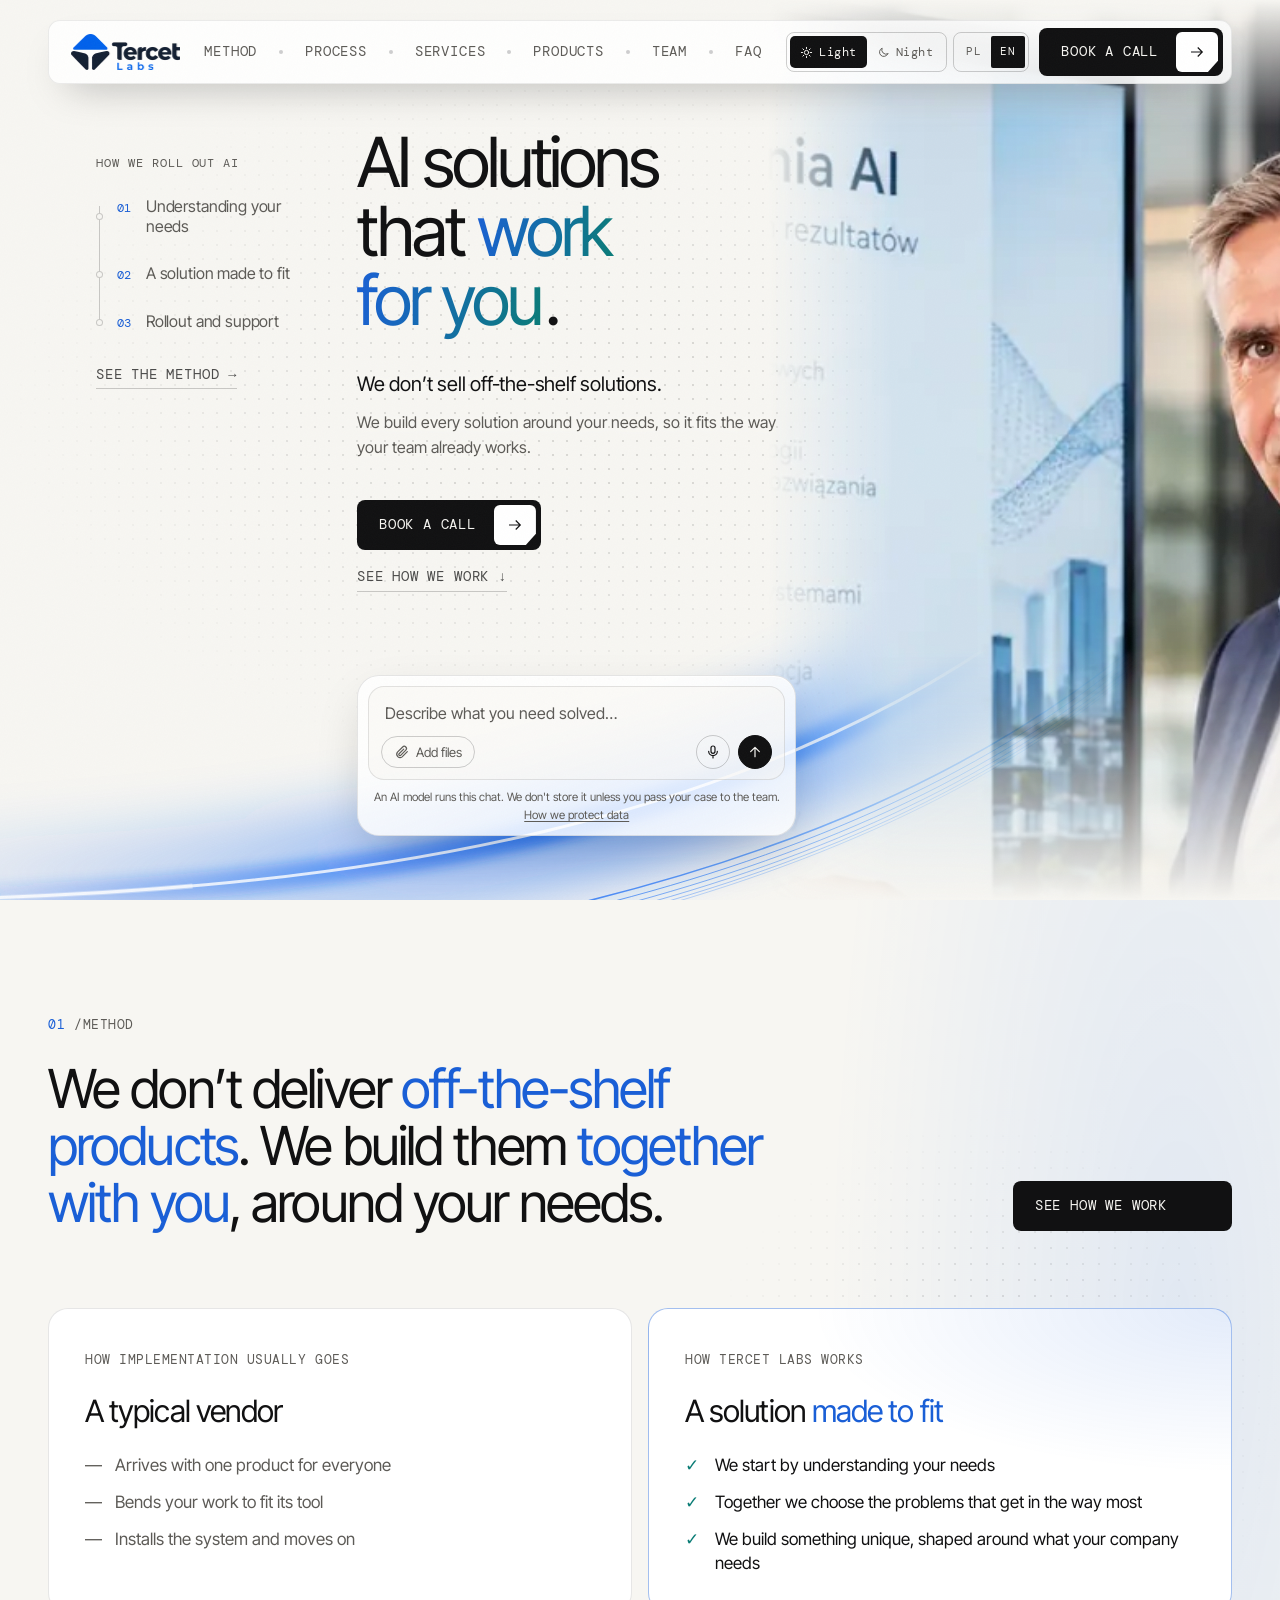
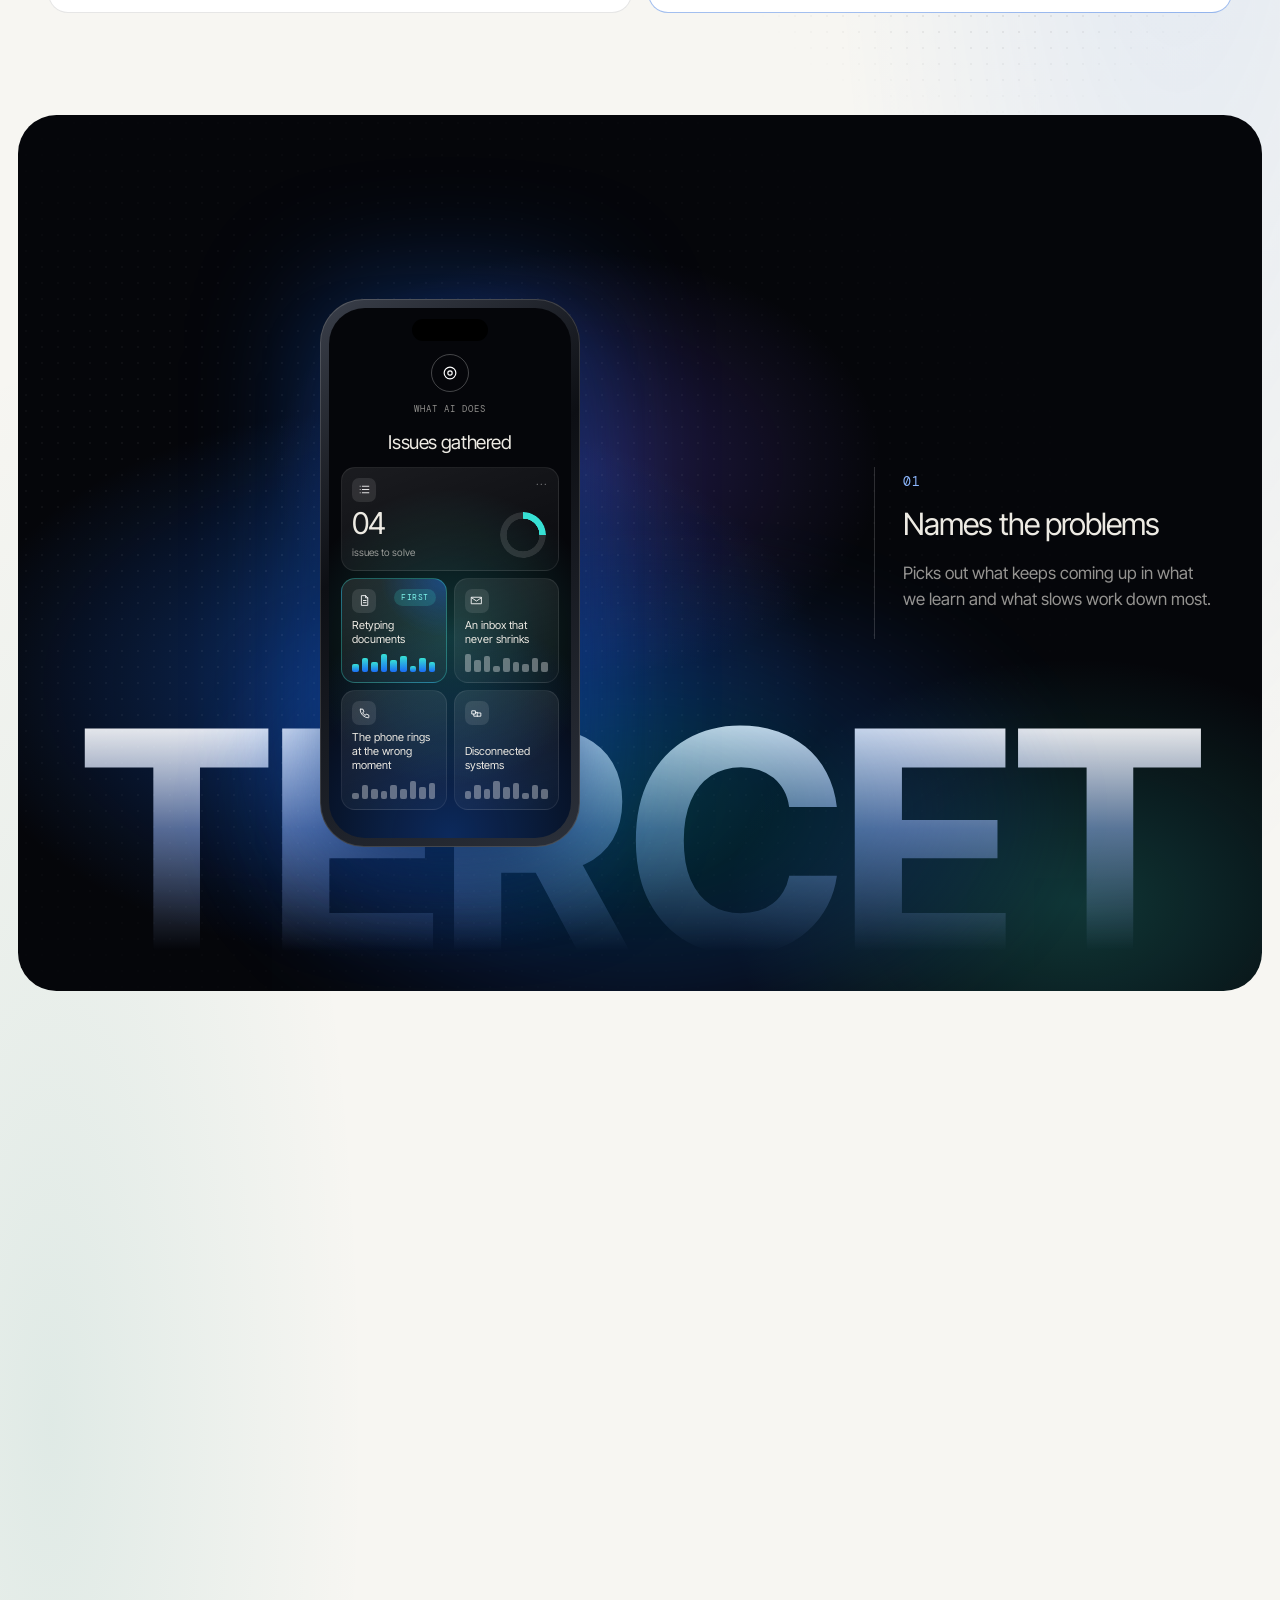
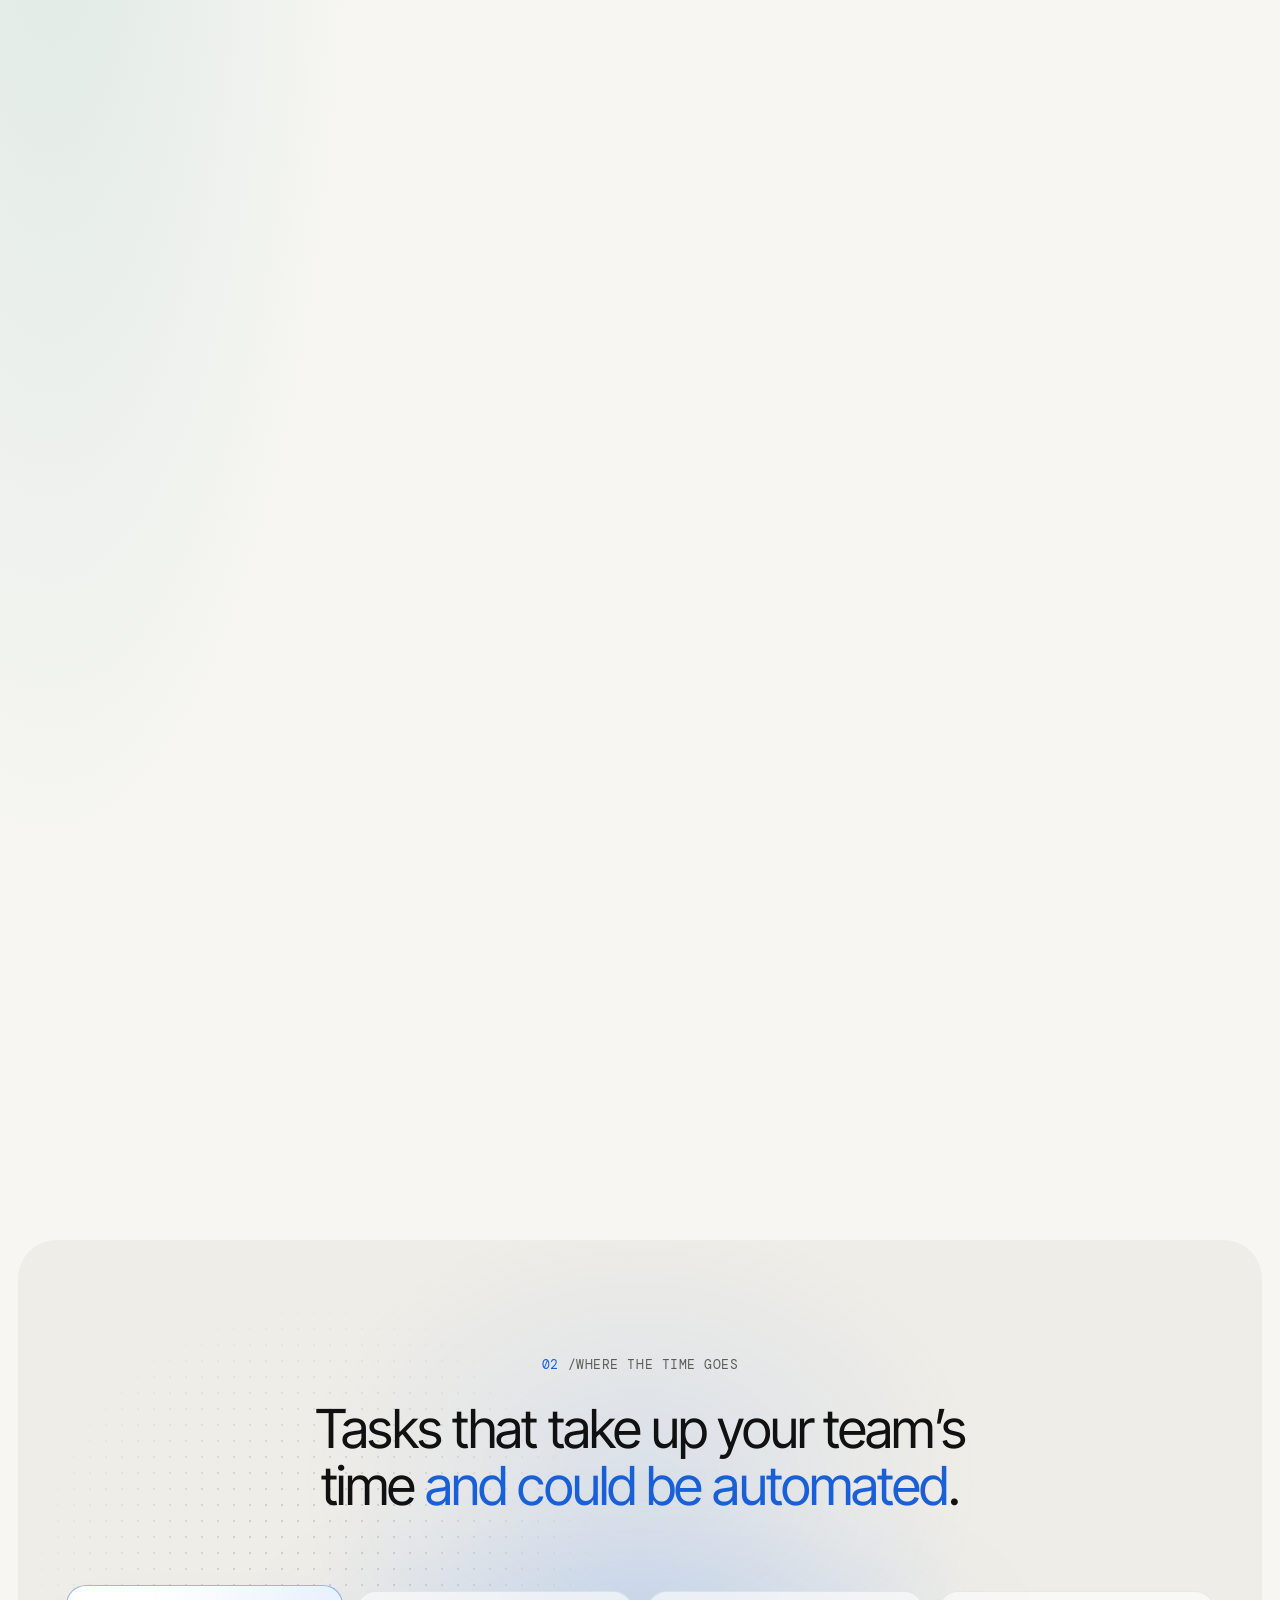
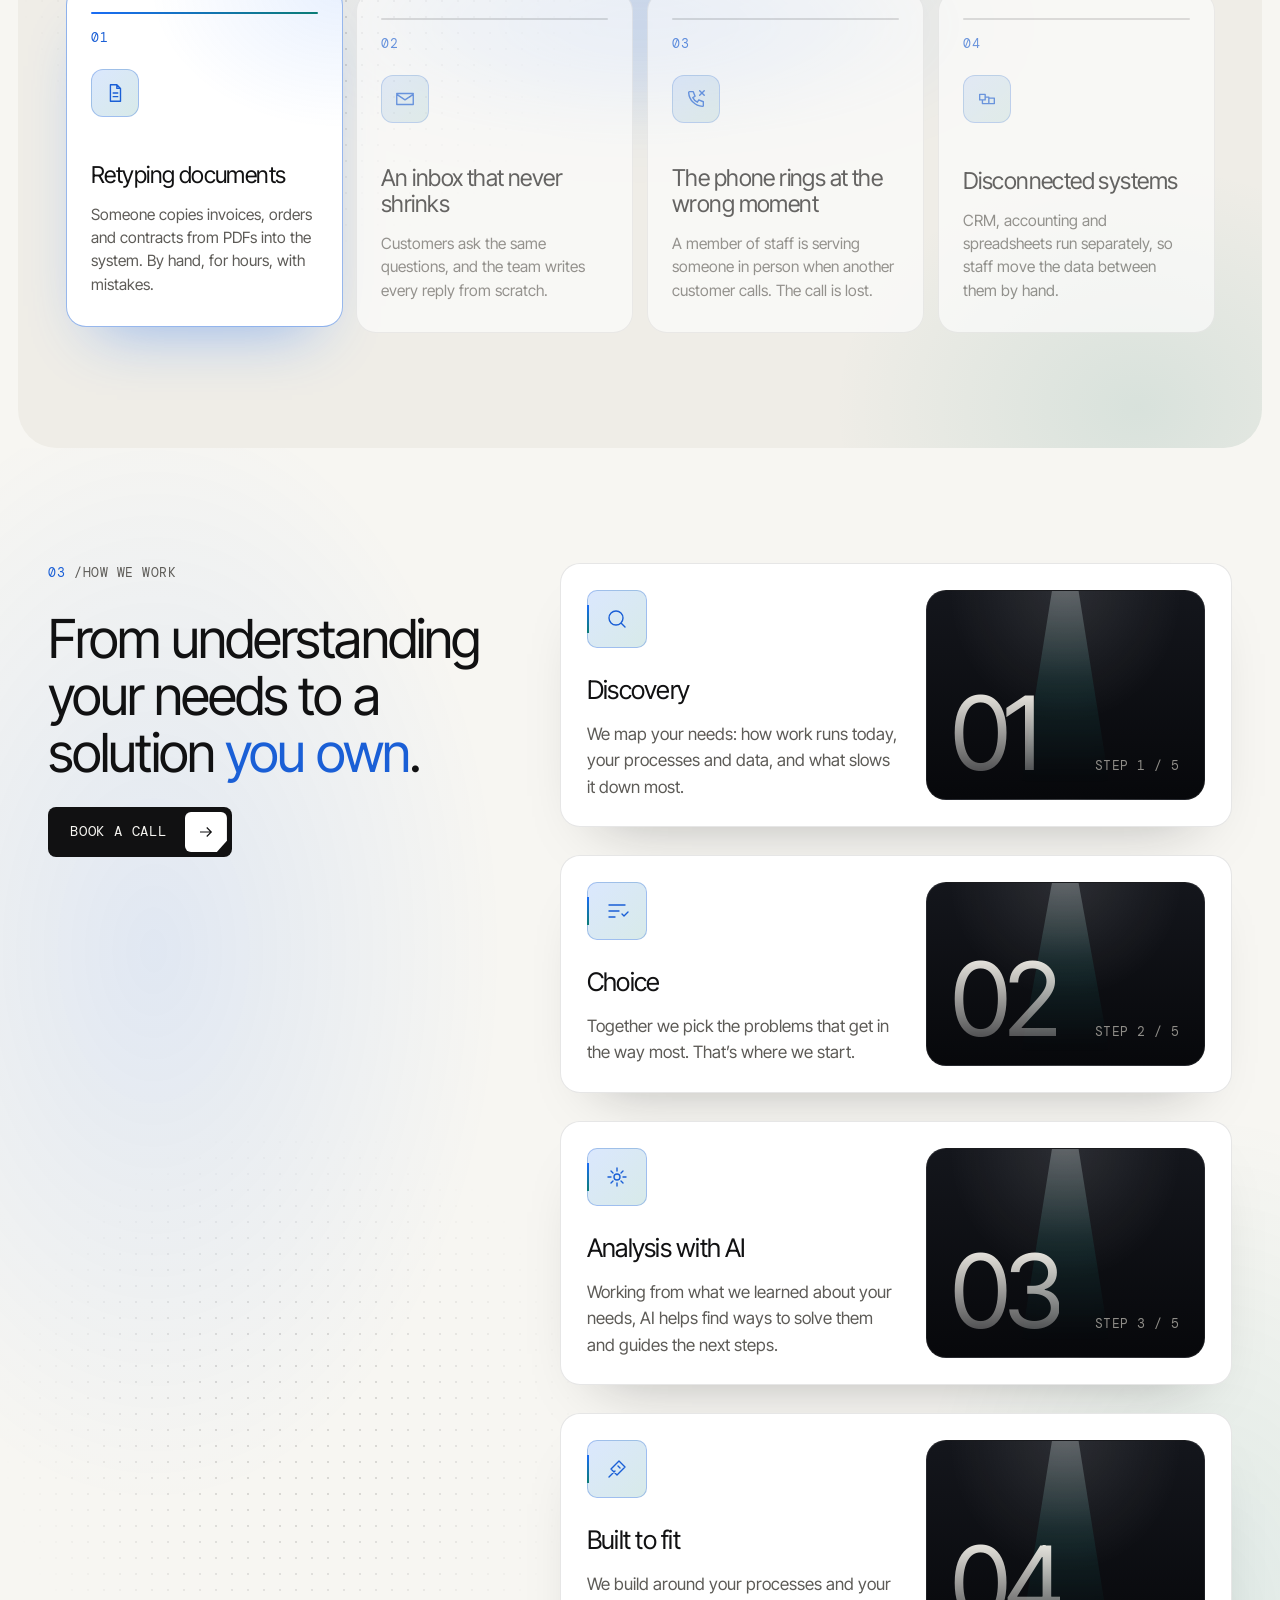
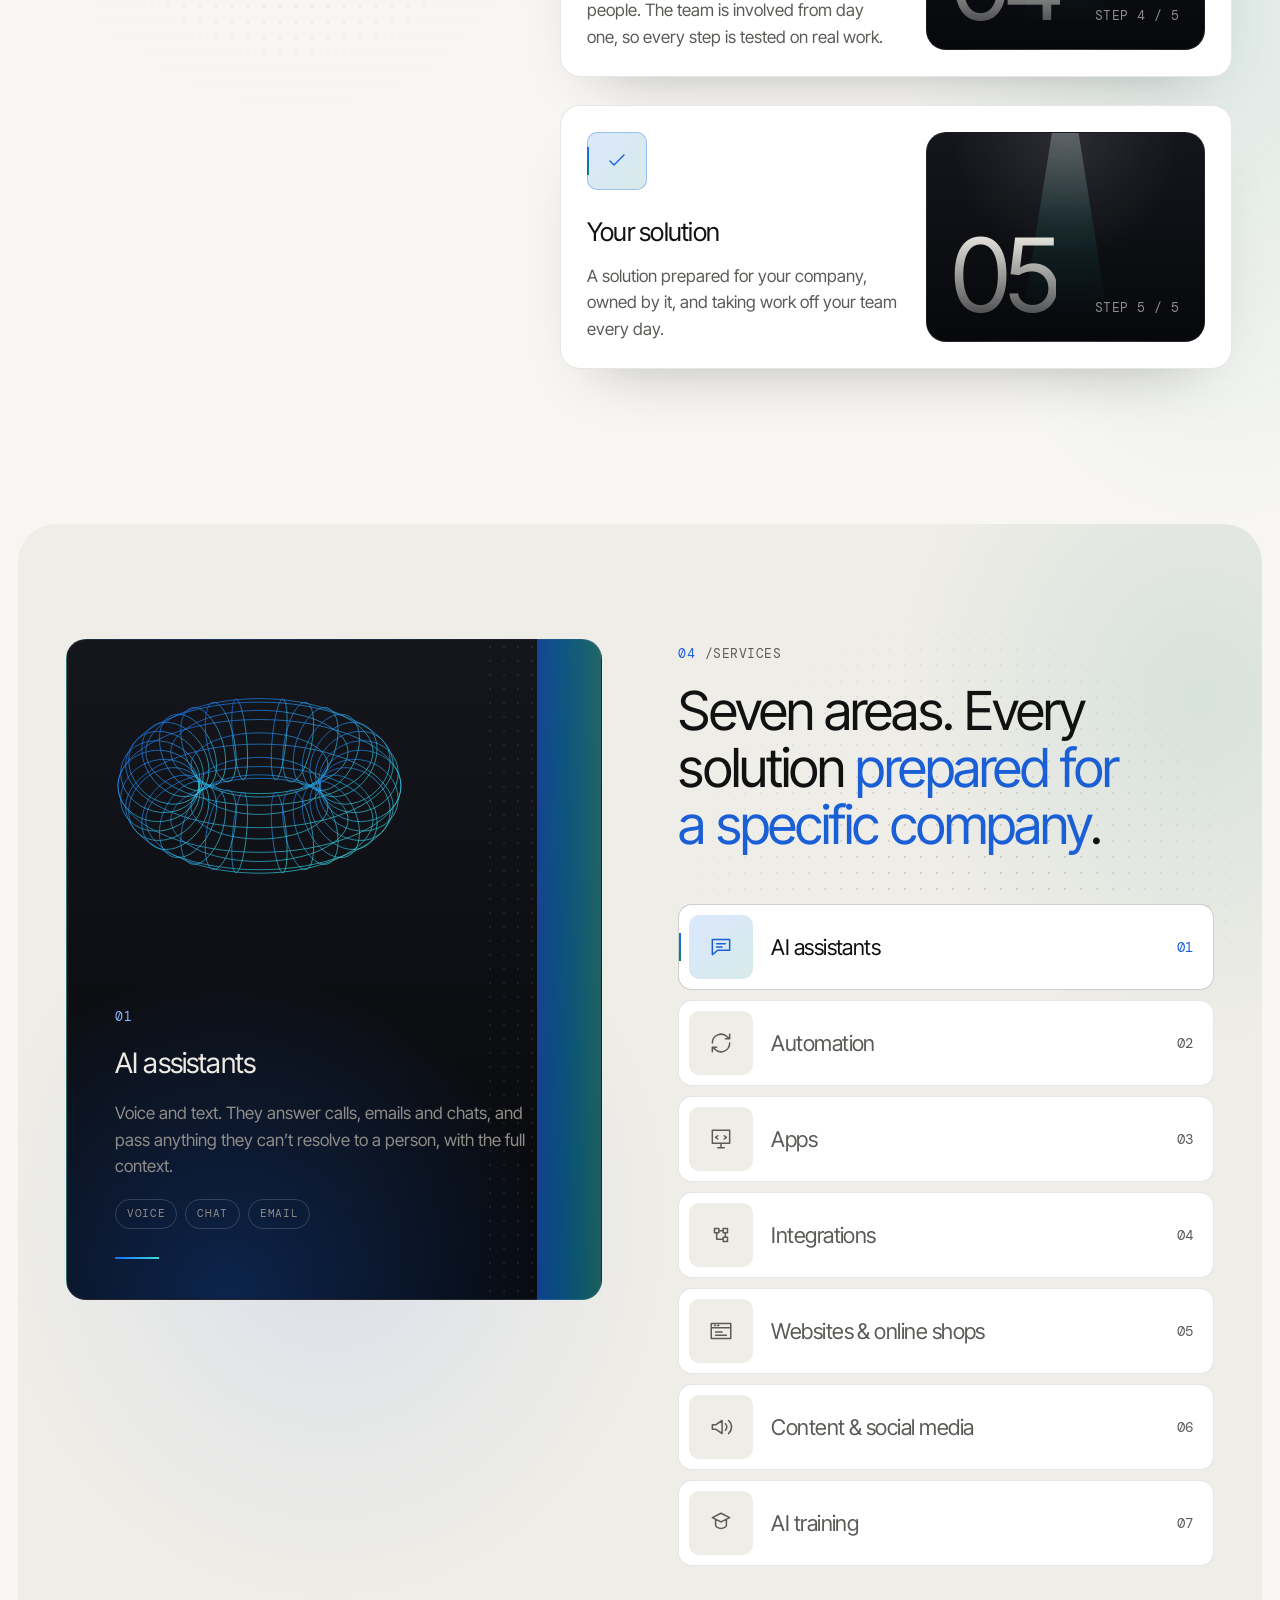
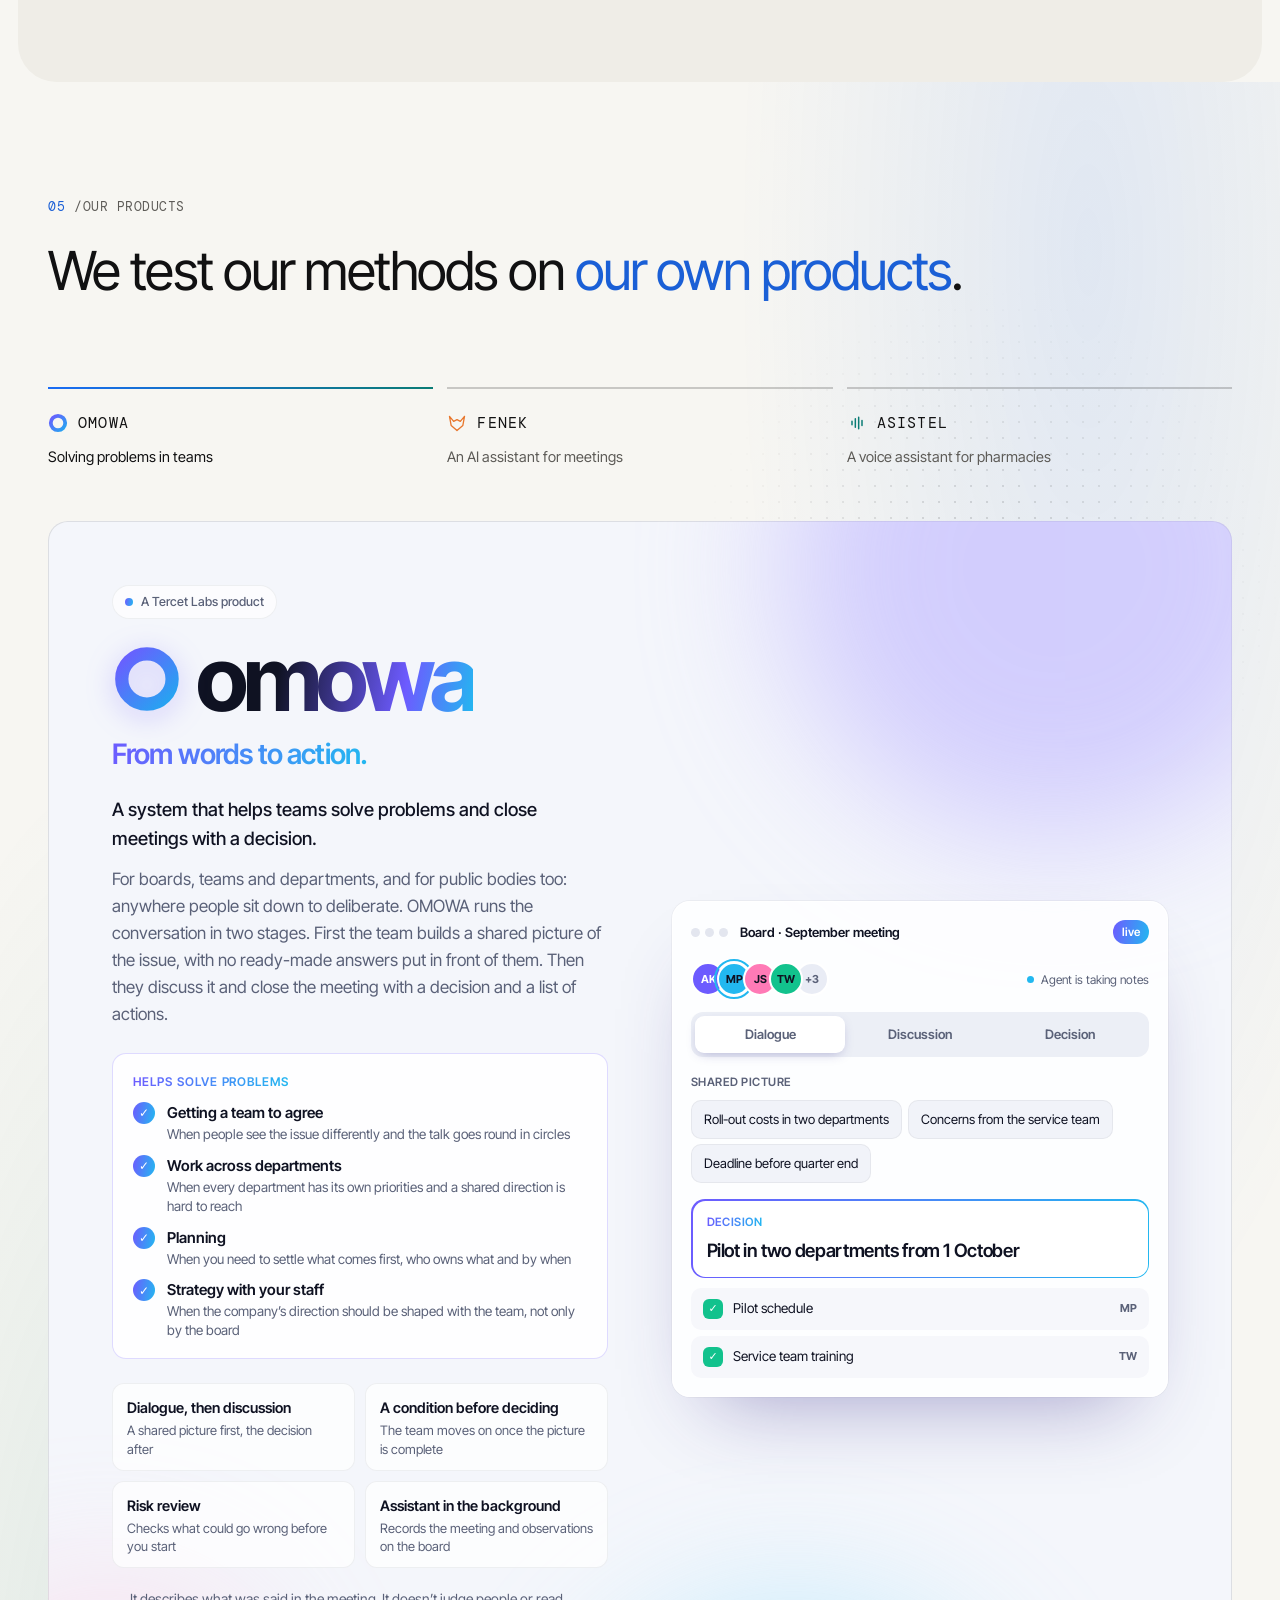
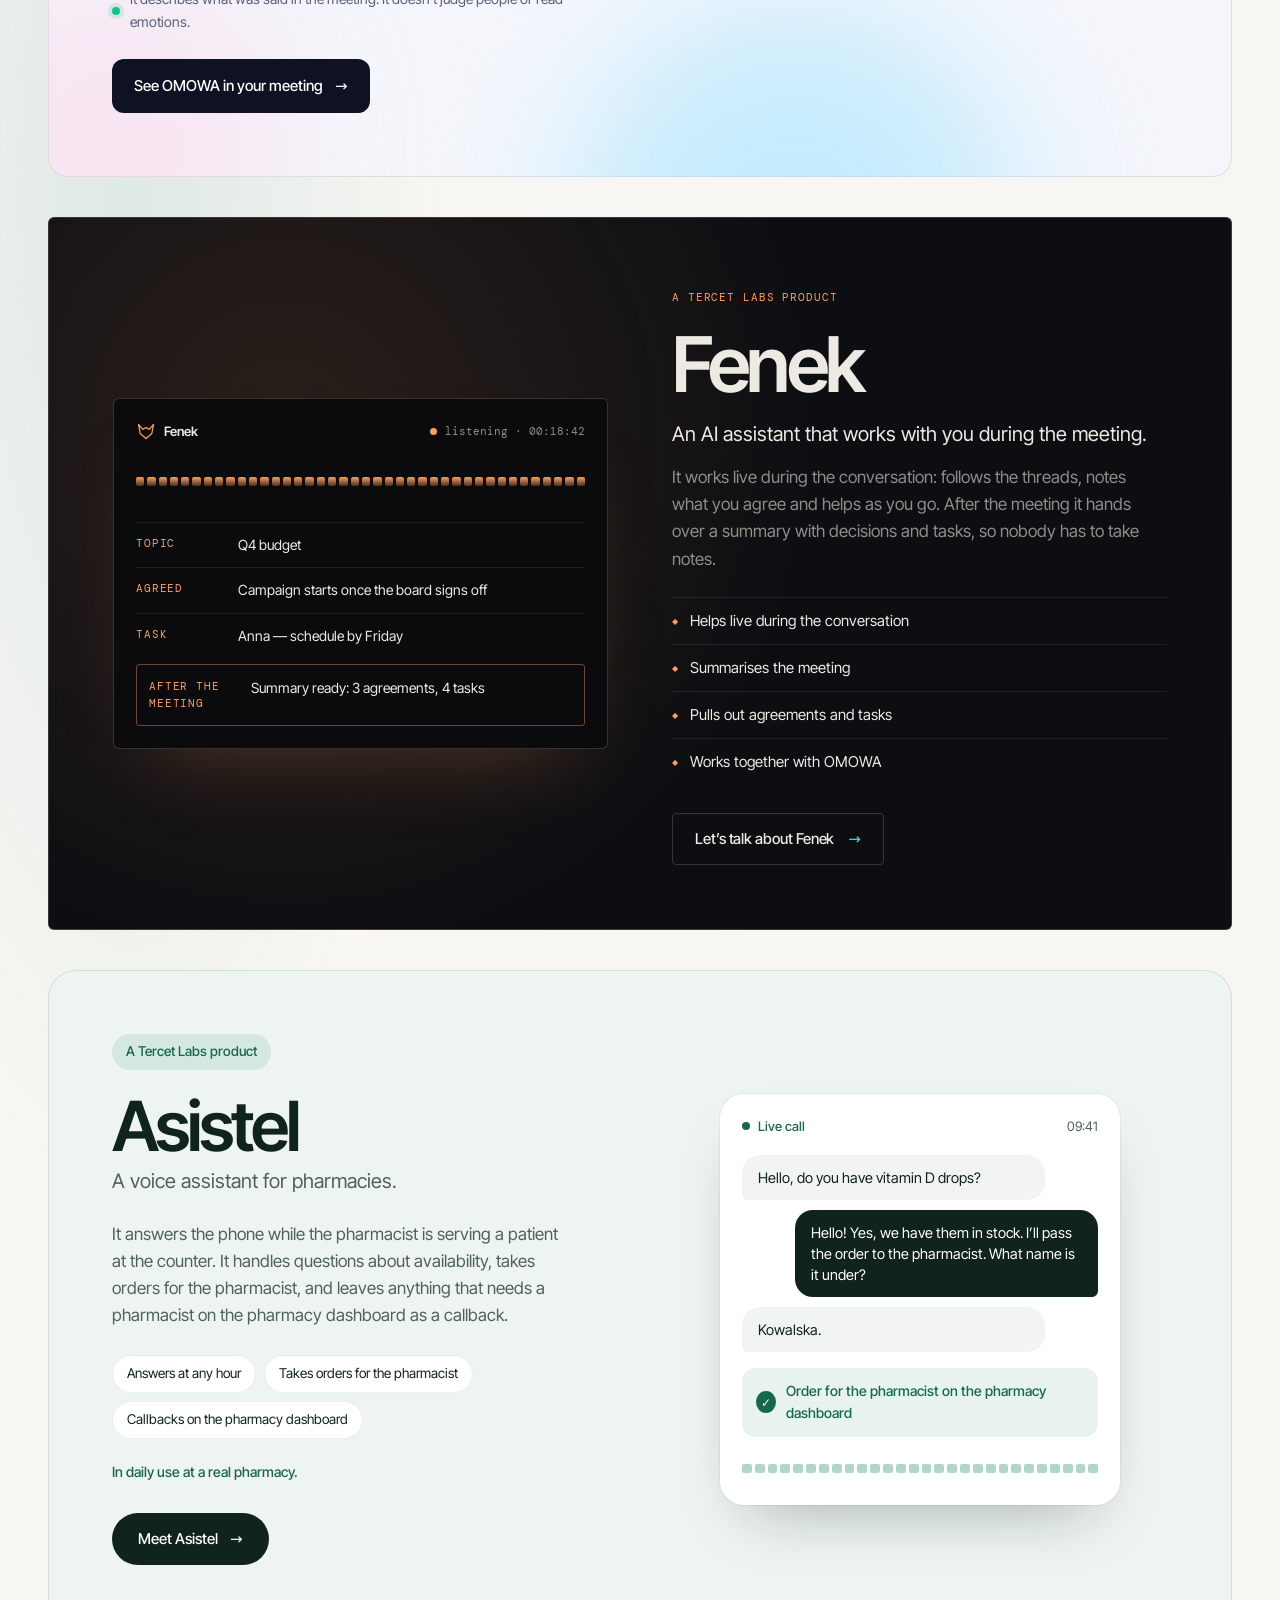
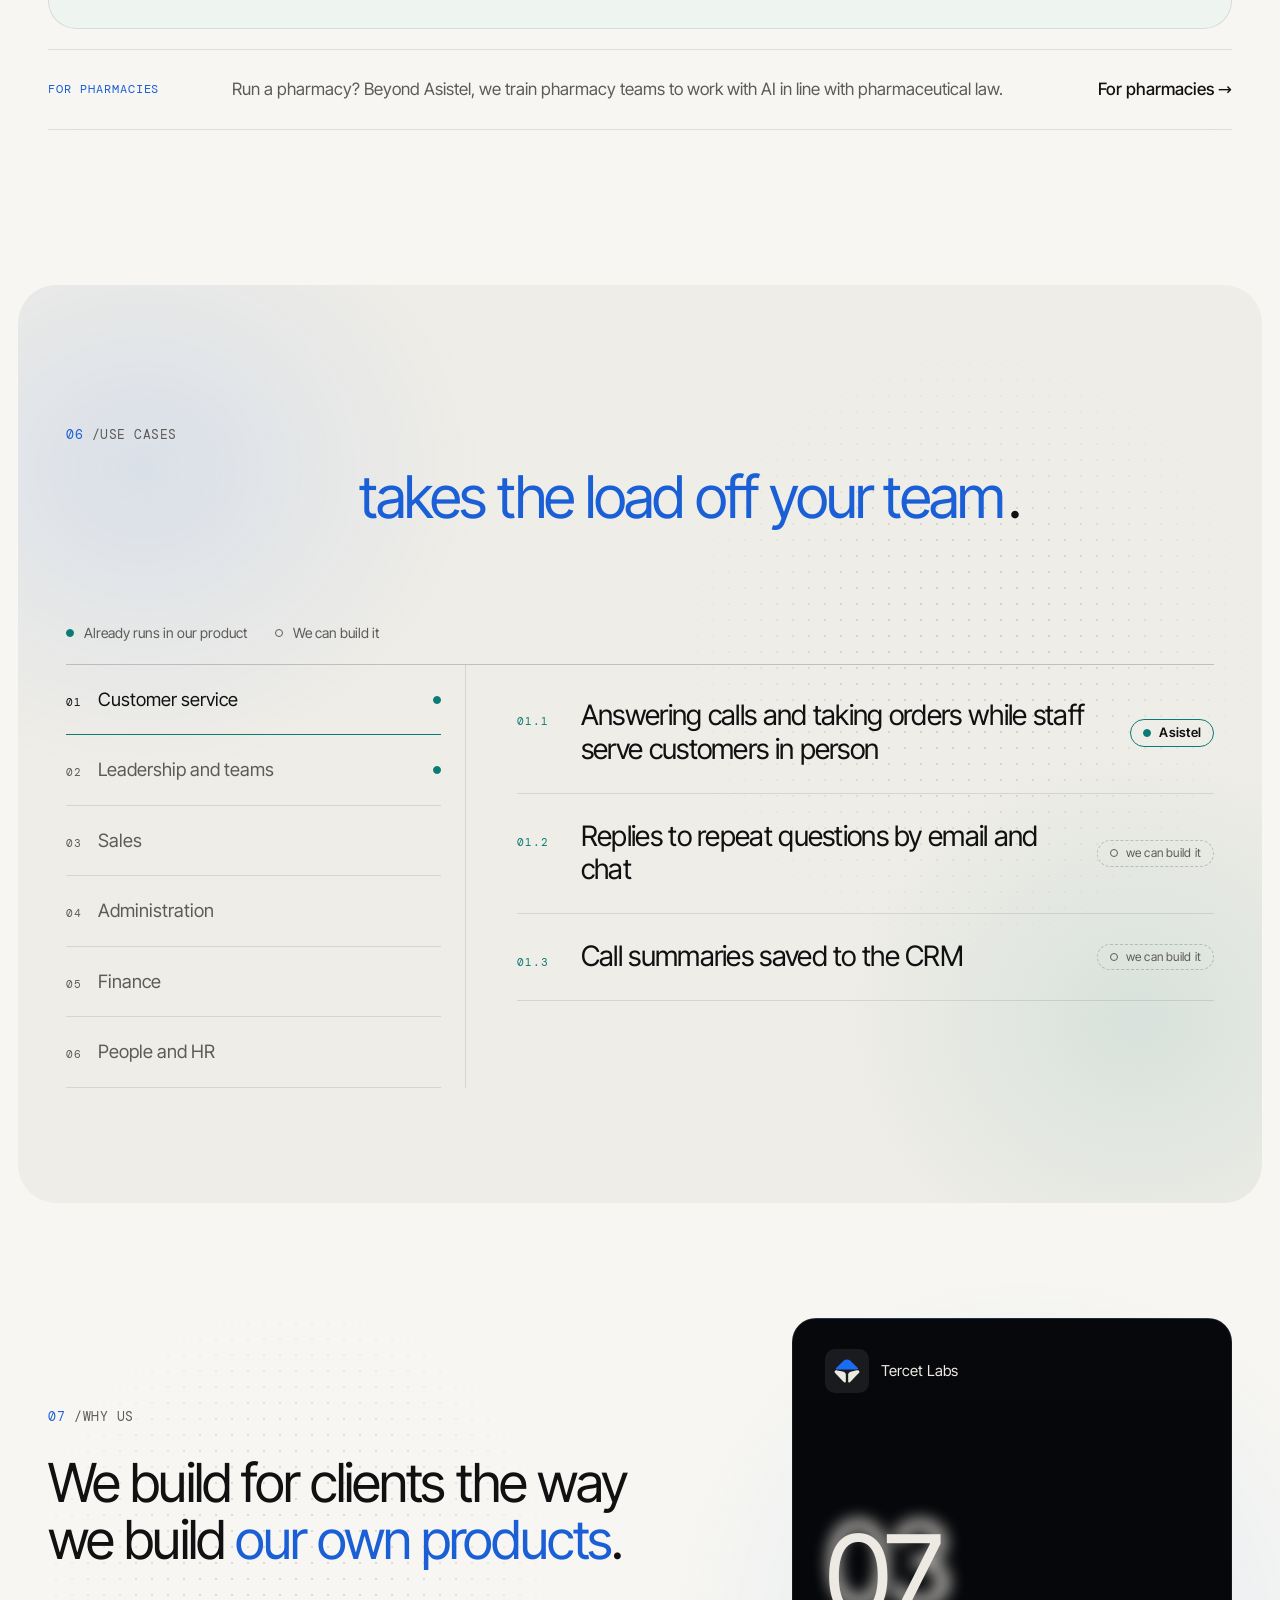
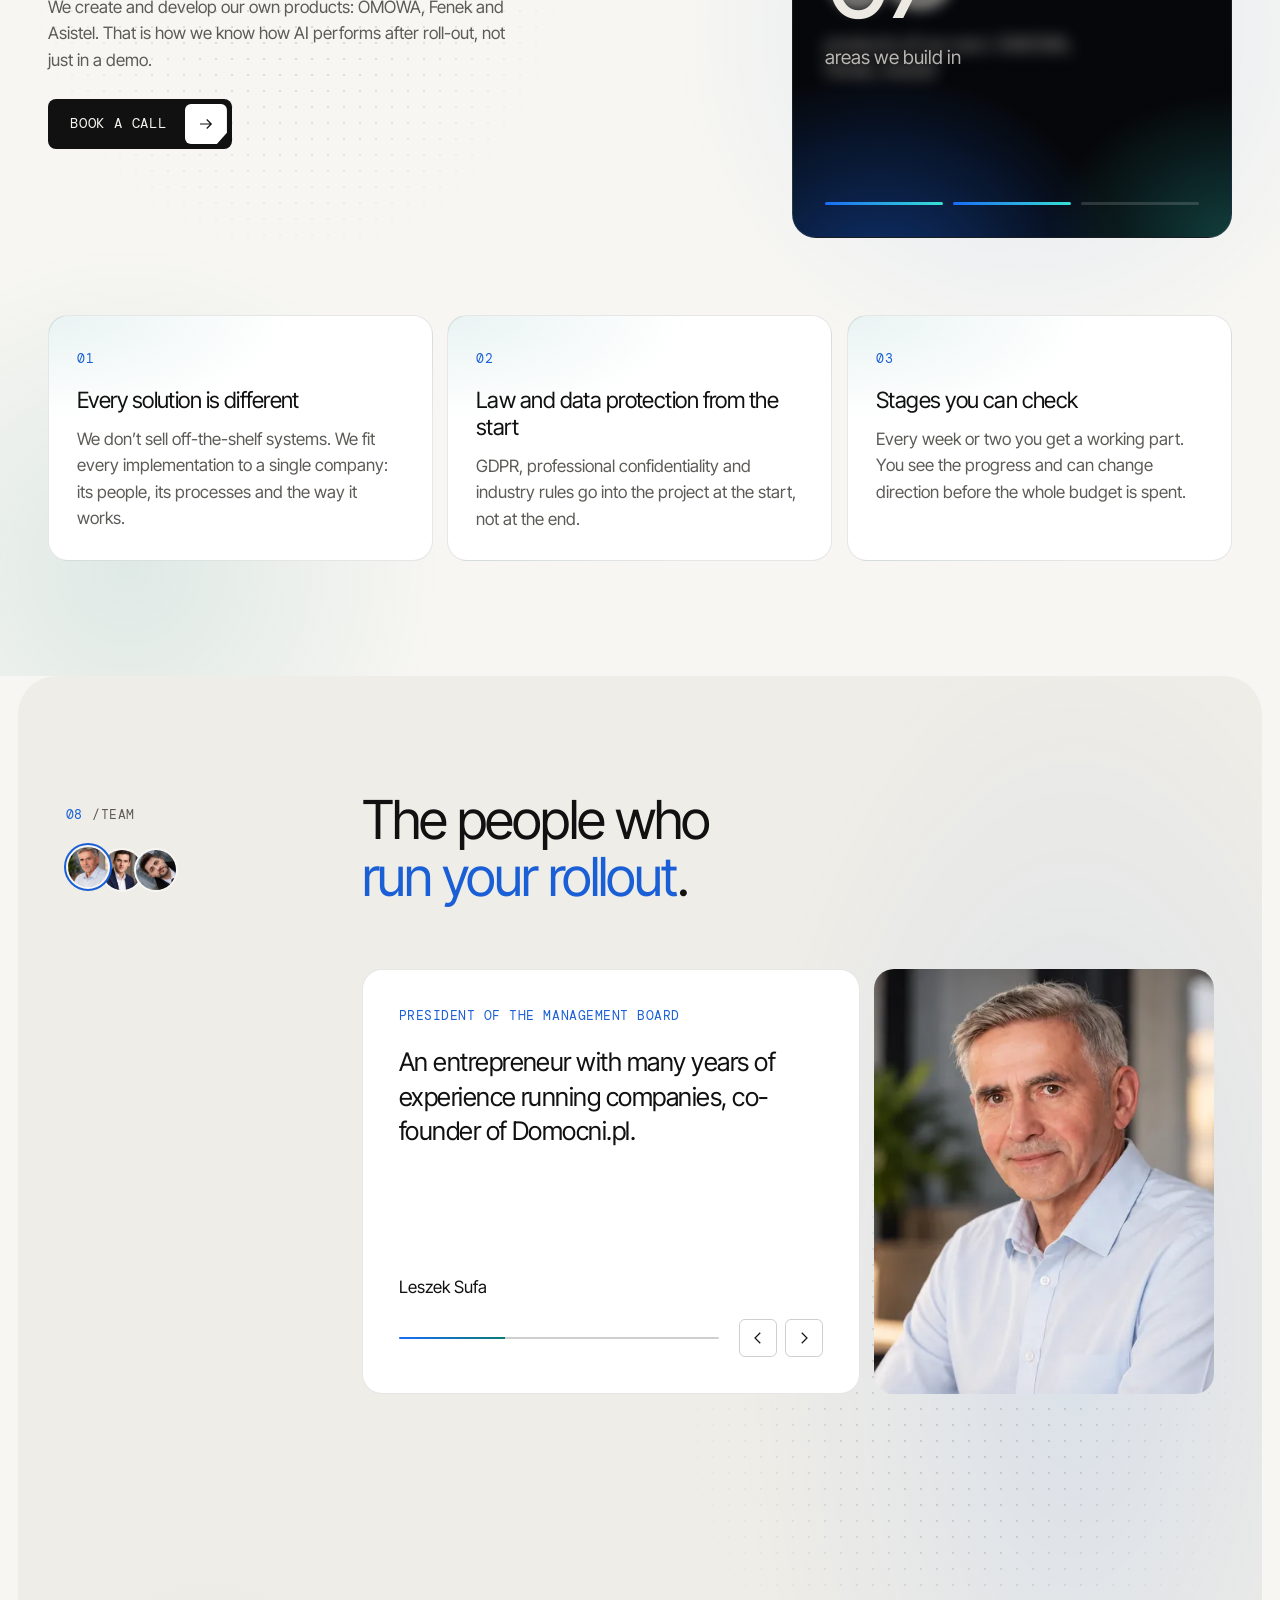
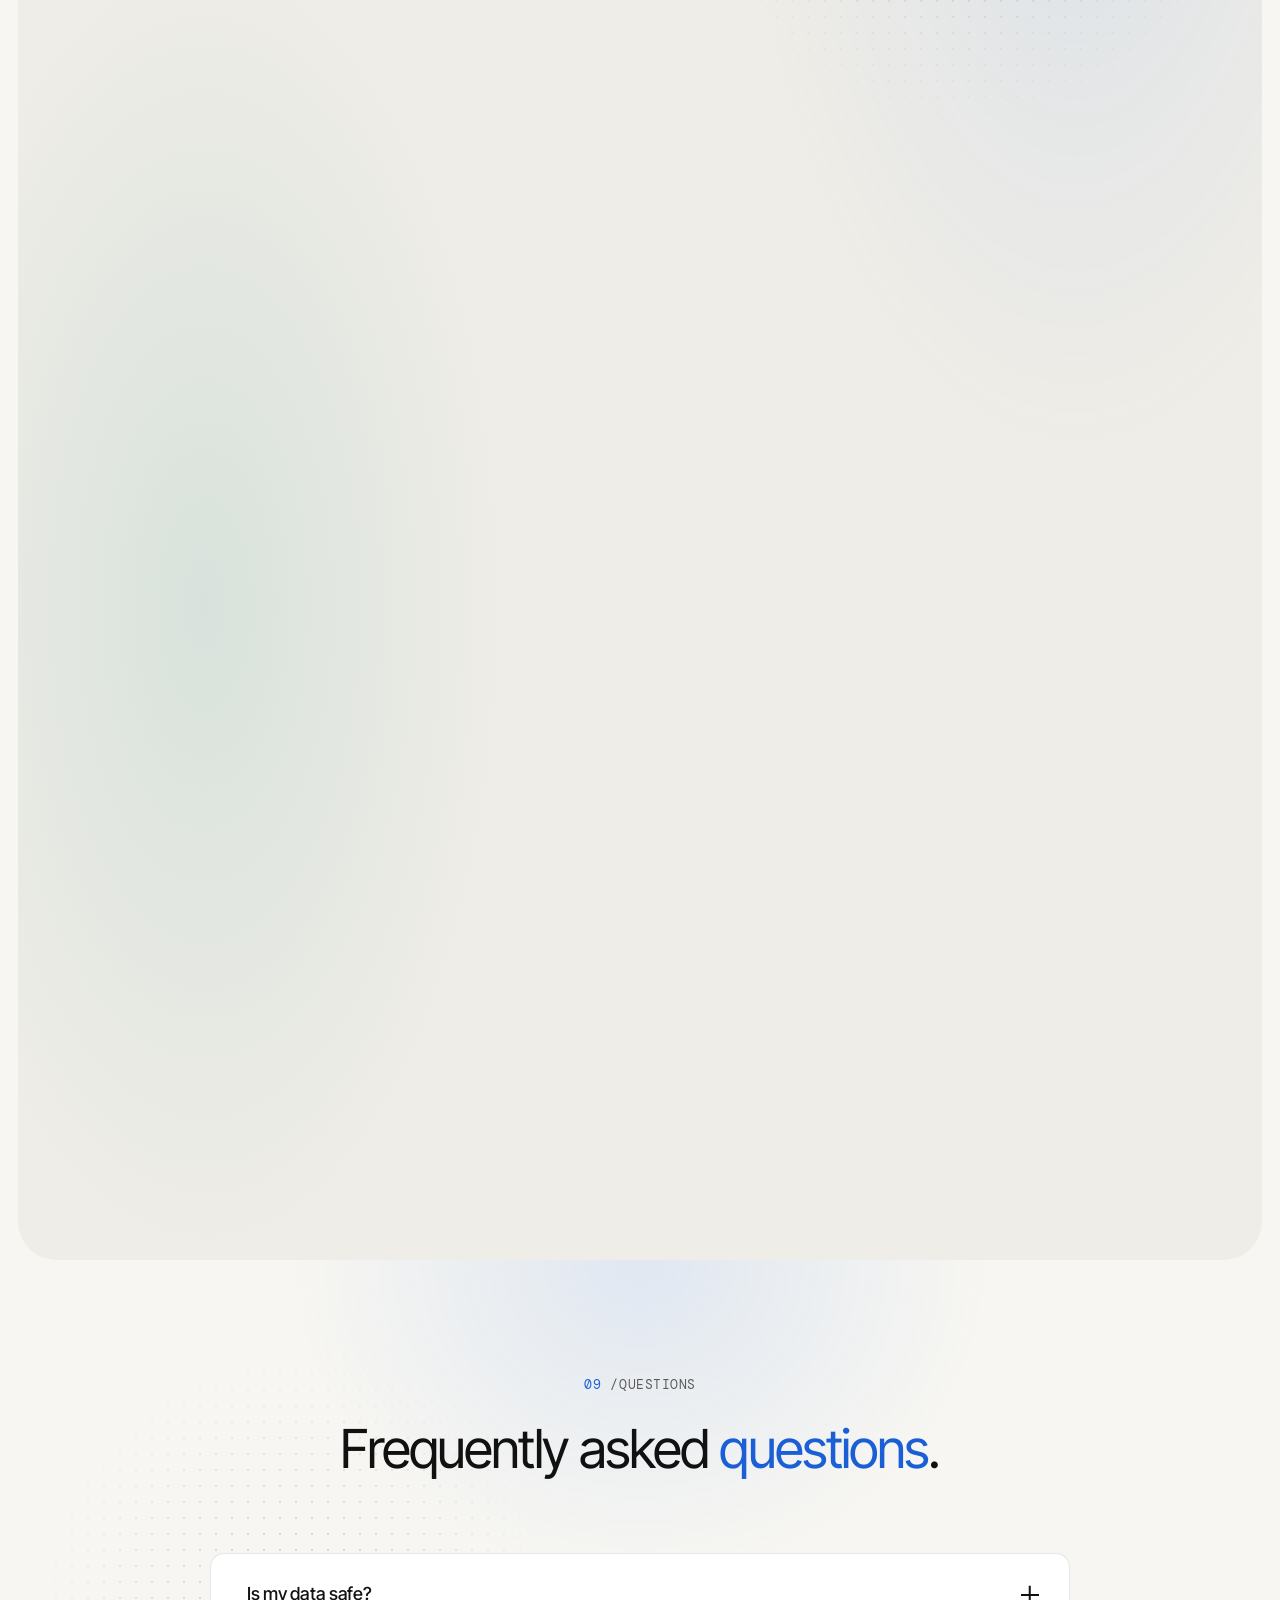
==== commit c360cc53: "Wyprostuj portret Macieja w zespole." ====
--- a/en/index.html
+++ b/en/index.html
@@ -19,4 +19,4 @@
     })();</script><meta name="viewport" content="width=device-width, initial-scale=1"><title>Tercet Labs — bringing AI into companies, together with their teams</title><meta name="description" content="We start by understanding your needs, choose together the problems that hold work back most, and use AI to build a solution fitted to your company. The solution is yours to keep."><meta name="theme-color" content="#f7f6f2" data-theme-color><link rel="canonical" href="https://tercetlabs.pl/en/"><link rel="alternate" hreflang="pl" href="https://tercetlabs.pl/"><link rel="alternate" hreflang="en" href="https://tercetlabs.pl/en/"><link rel="alternate" hreflang="x-default" href="https://tercetlabs.pl/"><link rel="icon" type="image/png" sizes="64x64" href="/favicon.png"><link rel="apple-touch-icon" href="/apple-touch-icon.png"><meta property="og:title" content="Tercet Labs — bringing AI into companies, together with their teams"><meta property="og:description" content="We start by understanding your needs, choose together the problems that hold work back most, and use AI to build a solution fitted to your company. The solution is yours to keep."><meta property="og:locale" content="en_GB"><meta property="og:locale:alternate" content="pl_PL"><meta property="og:type" content="website"><meta property="og:image" content="https://tercetlabs.pl/brand/og.png"><meta property="og:image:width" content="1200"><meta property="og:image:height" content="630"><script type="application/ld+json">{"@context":"https://schema.org","@type":"Organization","name":"Tercet Labs sp. z o.o.","legalName":"Tercet Labs spółka z ograniczoną odpowiedzialnością","url":"https://tercetlabs.pl","email":"kontakt@tercetlabs.pl","taxID":"5362006891","address":{"@type":"PostalAddress","streetAddress":"ul. Gen. Lucjana Żeligowskiego 27/18","postalCode":"05-123","addressLocality":"Chotomów","addressCountry":"PL"}}</script><style>@font-face{font-family:Inter Tight Variable;font-style:normal;font-weight:100 900;font-display:swap;src:url(/_astro/inter-tight.CTD_b1qW.woff2)format("woff2-variations");unicode-range:U+??,U+131,U+152-153,U+2BB-2BC,U+2C6,U+2DA,U+2DC,U+304,U+308,U+329,U+2000-206F,U+20AC,U+2122,U+2191,U+2193,U+2212,U+2215,U+FEFF,U+FFFD}@font-face{font-family:Inter Tight Variable;font-style:normal;font-weight:100 900;font-display:swap;src:url(/_astro/inter-tight-ext.DiM_GvHw.woff2)format("woff2-variations");unicode-range:U+100-2BA,U+2BD-2C5,U+2C7-2CC,U+2CE-2D7,U+2DD-2FF,U+304,U+308,U+329,U+1D00-1DBF,U+1E00-1E9F,U+1EF2-1EFF,U+2020,U+20A0-20AB,U+20AD-20C0,U+2113,U+2C60-2C7F,U+A720-A7FF}@font-face{font-family:Instrument Serif;font-style:normal;font-weight:400;font-display:swap;src:url(/_astro/instrument-serif.DdhWG2SM.woff2)format("woff2");unicode-range:U+??,U+131,U+152-153,U+2BB-2BC,U+2C6,U+2DA,U+2DC,U+304,U+308,U+329,U+2000-206F,U+20AC,U+2122,U+2191,U+2193,U+2212,U+2215,U+FEFF,U+FFFD}@font-face{font-family:Instrument Serif;font-style:normal;font-weight:400;font-display:swap;src:url(/_astro/instrument-serif-ext.C7FU8bi1.woff2)format("woff2");unicode-range:U+100-2BA,U+2BD-2C5,U+2C7-2CC,U+2CE-2D7,U+2DD-2FF,U+304,U+308,U+329,U+1D00-1DBF,U+1E00-1E9F,U+1EF2-1EFF,U+2020,U+20A0-20AB,U+20AD-20C0,U+2113,U+2C60-2C7F,U+A720-A7FF}@font-face{font-family:Instrument Serif;font-style:italic;font-weight:400;font-display:swap;src:url(/_astro/instrument-serif-i.BsBw74gu.woff2)format("woff2");unicode-range:U+??,U+131,U+152-153,U+2BB-2BC,U+2C6,U+2DA,U+2DC,U+304,U+308,U+329,U+2000-206F,U+20AC,U+2122,U+2191,U+2193,U+2212,U+2215,U+FEFF,U+FFFD}@font-face{font-family:Instrument Serif;font-style:italic;font-weight:400;font-display:swap;src:url(/_astro/instrument-serif-i-ext.USwdnAgp.woff2)format("woff2");unicode-range:U+100-2BA,U+2BD-2C5,U+2C7-2CC,U+2CE-2D7,U+2DD-2FF,U+304,U+308,U+329,U+1D00-1DBF,U+1E00-1E9F,U+1EF2-1EFF,U+2020,U+20A0-20AB,U+20AD-20C0,U+2113,U+2C60-2C7F,U+A720-A7FF}@font-face{font-family:DM Mono;font-style:normal;font-weight:400;font-display:swap;src:url(/_astro/dm-mono-400.B4PNi-Jp.woff2)format("woff2");unicode-range:U+??,U+131,U+152-153,U+2BB-2BC,U+2C6,U+2DA,U+2DC,U+304,U+308,U+329,U+2000-206F,U+20AC,U+2122,U+2191,U+2193,U+2212,U+2215,U+FEFF,U+FFFD}@font-face{font-family:DM Mono;font-style:normal;font-weight:400;font-display:swap;src:url(/_astro/dm-mono-400-ext.CEPR5thp.woff2)format("woff2");unicode-range:U+100-2BA,U+2BD-2C5,U+2C7-2CC,U+2CE-2D7,U+2DD-2FF,U+304,U+308,U+329,U+1D00-1DBF,U+1E00-1E9F,U+1EF2-1EFF,U+2020,U+20A0-20AB,U+20AD-20C0,U+2113,U+2C60-2C7F,U+A720-A7FF}@font-face{font-family:DM Mono;font-style:normal;font-weight:500;font-display:swap;src:url(/_astro/dm-mono-500.DOEb2sS3.woff2)format("woff2");unicode-range:U+??,U+131,U+152-153,U+2BB-2BC,U+2C6,U+2DA,U+2DC,U+304,U+308,U+329,U+2000-206F,U+20AC,U+2122,U+2191,U+2193,U+2212,U+2215,U+FEFF,U+FFFD}@font-face{font-family:DM Mono;font-style:normal;font-weight:500;font-display:swap;src:url(/_astro/dm-mono-500-ext.BDk6y0Kt.woff2)format("woff2");unicode-range:U+100-2BA,U+2BD-2C5,U+2C7-2CC,U+2CE-2D7,U+2DD-2FF,U+304,U+308,U+329,U+1D00-1DBF,U+1E00-1E9F,U+1EF2-1EFF,U+2020,U+20A0-20AB,U+20AD-20C0,U+2113,U+2C60-2C7F,U+A720-A7FF}:root{color-scheme:light;--bg:#f7f6f2;--bg-2:#efede7;--surface:#fff;--text-rgb:17, 17, 18;--line:#1111121a;--line-strong:#11111233;--text:#111112;--muted:#5d5b57;--brand:#1a6cf5;--accent:#1a5fd6;--accent-dim:#1a5fd61f;--glow:#0a7c75;--glow-dim:#0a7c751f;--shine:#37e0d4;--sygnet-skrzydlo:#24335e;--nav-bg:#f7f6f2fb;--chip-bg:#ffffffb8;--card-bg:#fff;--btn-solid-hover-bg:var(--brand);--btn-solid-hover-fg:#fff;--btn-solid-hover-arr:#fff;--grain-opacity:.025;--island-ring:#1111121a;--aura-opacity:.45;--paper:#0f0f11;--ink:#edeae3;--ink-muted:#8f8d88;--ink-line:#edeae31f;--sans:"Inter Tight Variable", "Inter Tight", system-ui, -apple-system, "Segoe UI", sans-serif;--serif:"Instrument Serif", "Times New Roman", Georgia, serif;--mono:"JetBrains Mono", ui-monospace, "SFMono-Regular", Consolas, monospace;--gutter:clamp(20px, 4vw, 48px);--max:1280px;--radius:4px;--ease:cubic-bezier(.2, .7, .1, 1)}:root[data-theme=dark],:root:not([data-theme=dark]) .inverse,.tone-dark{color-scheme:dark;--bg:#0a0a0b;--bg-2:#0f0f11;--surface:#141416;--text-rgb:237, 234, 227;--line:#edeae317;--line-strong:#edeae32e;--text:#edeae3;--muted:#8f8d88;--brand:#1a6cf5;--accent:#8db8ff;--accent-dim:#8db8ff29;--glow:#37e0d4;--glow-dim:#37e0d429;--shine:#fff;--sygnet-skrzydlo:#e9edf5;--nav-bg:#0a0a0bf7;--chip-bg:#0a0a0b99;--card-bg:#111114;--btn-solid-hover-bg:#fff;--btn-solid-hover-fg:#0a0a0b;--btn-solid-hover-arr:var(--brand);--grain-opacity:.035;--island-ring:transparent;--aura-opacity:1}:root[data-theme=dark]{--paper:#f2f0ea;--ink:#111112;--ink-muted:#5d5b57;--ink-line:#1111121f}.tone-dark{color:var(--text)}*,:before,:after{box-sizing:border-box}.theme-switching body,.theme-switching body *,.theme-switching body :before,.theme-switching body :after{transition:background-color .4s var(--ease), color .4s var(--ease), border-color .4s var(--ease), fill .4s var(--ease), stroke .4s var(--ease)!important}html{scroll-behavior:smooth;-webkit-text-size-adjust:100%}body{background:var(--bg);color:var(--text);font-family:var(--sans);font-feature-settings:"ss01", "cv11";-webkit-font-smoothing:antialiased;margin:0;font-size:17px;line-height:1.6;overflow-x:hidden}body:before{content:"";pointer-events:none;z-index:100;opacity:var(--grain-opacity);background-image:url("data:image/svg+xml,%3Csvg xmlns='http://www.w3.org/2000/svg' width='160' height='160'%3E%3Cfilter id='n'%3E%3CfeTurbulence type='fractalNoise' baseFrequency='.9' numOctaves='2' stitchTiles='stitch'/%3E%3C/filter%3E%3Crect width='100%25' height='100%25' filter='url(%23n)'/%3E%3C/svg%3E");position:fixed;inset:0}img,svg{max-width:100%;display:block}a{color:inherit;text-decoration:none}::selection{background:var(--glow);color:var(--bg)}.wrap{width:100%;max-width:var(--max);padding-inline:var(--gutter);margin-inline:auto}em{font-family:var(--serif);letter-spacing:-.01em;font-style:italic;font-weight:400}.mono{font-family:var(--mono);letter-spacing:.08em;text-transform:uppercase;font-size:12px}.btn{--h:52px;height:var(--h);border-radius:var(--radius);font-family:var(--sans);letter-spacing:-.005em;cursor:pointer;transition:background .35s var(--ease), color .35s var(--ease), border-color .35s var(--ease), translate .4s var(--ease);white-space:nowrap;translate:var(--bx,0px) var(--by,0px);border:1px solid #0000;align-items:center;gap:14px;padding-inline:22px;font-size:15px;font-weight:500;display:inline-flex}.btn .arr{color:var(--glow);transition:transform .35s var(--ease)}.btn:hover .arr{transform:translate(4px)}.btn--solid{background:var(--text);color:var(--bg)}.btn--solid .arr{color:var(--brand)}.btn--solid:hover{background:var(--btn-solid-hover-bg);color:var(--btn-solid-hover-fg)}.btn--solid:hover .arr{color:var(--btn-solid-hover-arr)}.btn--ghost{border-color:var(--line-strong);color:var(--text)}.btn--ghost:hover{border-color:var(--text)}.sec{border-top:1px solid var(--line);padding-block:clamp(96px,13vw,180px);position:relative}.sec-head{grid-template-columns:repeat(12,1fr);gap:24px;margin-bottom:clamp(56px,7vw,96px);display:grid}.sec-head .mono{color:var(--muted);grid-column:1/4;padding-top:.9em}.sec-head .mono:before{content:"";background:linear-gradient(135deg, var(--brand), var(--glow));clip-path:polygon(50% 0,100% 100%,0 100%);width:.62em;height:.55em;transition:transform 1.2s var(--ease) .3s;margin-right:.7em;display:inline-block;transform:rotate(-90deg)}.sec-head .mono.is-in:before{transform:rotate(180deg)}.sec:hover .sec-head .mono:before{transition-duration:2.4s;transform:rotate(540deg)}.sec-head h2{letter-spacing:-.035em;text-wrap:balance;grid-column:4/13;margin:0;font-size:clamp(2.1rem,4.6vw,4rem);font-weight:500;line-height:1.04}.sec-head h2 em{color:var(--accent);font-size:1.08em}.sec-head h2 em,.hero h1 em{background:linear-gradient(100deg, var(--accent) 0%, var(--accent) 38%, var(--shine) 46%, var(--glow) 54%, var(--accent) 62%, var(--accent) 100%);color:#0000;background-position:100% 0;background-size:260% 100%;-webkit-background-clip:text;background-clip:text;padding-right:.08em}.is-in .line-mask>span em,.line-mask.is-in>span em{animation:blysk 2.2s var(--ease) .6s both}.sec-head h2:hover em{animation:blysk-hover 1.6s var(--ease) both}@keyframes blysk{0%{background-position:100% 0}to{background-position:0 0}}@keyframes blysk-hover{0%{background-position:100% 0}to{background-position:0 0}}[data-spot]{isolation:isolate;position:relative}[data-spot]:after{content:"";z-index:-1;pointer-events:none;background:radial-gradient(320px circle at var(--mx,50%) var(--my,50%), var(--glow-dim), transparent 70%);opacity:0;transition:opacity .45s var(--ease);position:absolute;inset:0}[data-spot]:hover:after{opacity:1}.inverse [data-spot]:after{background:radial-gradient(320px circle at var(--mx,50%) var(--my,50%), #1a6cf51a, transparent 70%)}@media (width<=860px){.sec-head{grid-template-columns:1fr;gap:18px}.sec-head .mono,.sec-head h2{grid-column:auto;padding-top:0}}[data-reveal]{opacity:0;transition:opacity 1.1s var(--ease), transform 1.4s var(--ease), filter 1.1s var(--ease);transition-delay:var(--d,0s);will-change:transform, opacity;transform:translateY(64px)}[data-reveal=left]{transform:translate(-96px)}[data-reveal=right]{transform:translate(96px)}[data-reveal=zoom]{filter:blur(10px);transform:scale(.82)}.hero,.sec,.inverse,.foot{overflow-x:clip}[data-parallax]{will-change:transform}[data-reveal].is-in{opacity:1;filter:none;transform:none}.line-mask{padding-bottom:.08em;display:block;overflow:hidden}.line-mask>span{transition:transform 1.1s var(--ease);transition-delay:var(--d,0s);display:block;transform:translateY(105%)}.is-in .line-mask>span,.line-mask.is-in>span{transform:none}@media (prefers-reduced-motion:reduce){html{scroll-behavior:auto}[data-reveal],.line-mask>span{opacity:1!important;transition:none!important;transform:none!important}*,:before,:after{animation-duration:.001ms!important;animation-iteration-count:1!important}}.sr-only{clip:rect(0 0 0 0);white-space:nowrap;width:1px;height:1px;position:absolute;overflow:hidden}:focus-visible{outline:1px solid var(--accent);outline-offset:3px}:root{--r-karta:20px;--r-btn:8px;--cien:0 18px 52px -14px #11111238;--szklo:#ffffffd6;--szklo-line:#1111121a;--szklo-blysk:inset 0 1px 0 #ffffffe6;--display:var(--sans);--z-btn-bg:#111112;--z-btn-fg:#f7f6f2;--z-btn-kafel:#fff;--z-btn-kafel-fg:#111112;--z-wstega-1:#1a6cf5;--z-wstega-2:#37e0d4;--z-kropki:#11111217;--z-panel-gora:#14161c;--z-panel-dol:#07080b;--z-panel-glebia:#050609;--z-kapsula:#ffffffd6;--z-kapsula-pelna:#fffffff5;--z-kapsula-linia:#11111214;--z-na-ciemnym:#edeae3}:root[data-theme=dark],.tone-dark{--bg:#050507;--bg-2:#0b0c10;--surface:#0d0e12;--card-bg:#0d0e12;--cien:0 18px 52px -14px #0009;--szklo:#101218d1;--szklo-line:#ffffff1f;--szklo-blysk:inset 0 1px 0 #ffffff24;--z-btn-bg:#17181d;--z-btn-fg:#edeae3;--z-btn-kafel:#fff;--z-btn-kafel-fg:#0a0a0b;--z-kropki:#ffffff17;--nav-bg:#050507e6;--z-kapsula:#0e0f13d1;--z-kapsula-pelna:#0a0b0ef2;--z-kapsula-linia:#ffffff14}.tone-dark{background:var(--bg)}:root{--mono:"DM Mono", ui-monospace, "SFMono-Regular", Consolas, monospace}em{font-family:inherit;font-style:normal;font-weight:inherit;letter-spacing:inherit}.sec-head h2 em,.hero h1 em{font-size:1em}[hidden]{display:none!important}.z-label{font-family:var(--mono);letter-spacing:.04em;text-transform:uppercase;color:var(--muted);gap:.7em;margin:0;font-size:13px;display:inline-flex}.z-label b{color:var(--accent);font-weight:400}.z-h{letter-spacing:-.035em;text-wrap:balance;margin:0;font-size:clamp(2.2rem,4.2vw,3.4rem);font-weight:400;line-height:1.06}.z-h em{color:var(--accent)}.z-lead{color:var(--muted);max-width:46ch;margin:0;font-size:17px;line-height:1.55}.z-btn{--bx:0px;--by:0px;border-radius:var(--r-btn);background:var(--z-btn-bg);height:50px;color:var(--z-btn-fg);font-family:var(--mono);letter-spacing:.06em;text-transform:uppercase;white-space:nowrap;cursor:pointer;translate:var(--bx) var(--by);transition:translate .4s var(--ease), background .35s var(--ease);border:0;align-items:center;gap:18px;padding:0 5px 0 22px;font-size:13.5px;display:inline-flex}.z-btn .kafel{background:var(--z-btn-kafel);width:42px;height:40px;color:var(--z-btn-kafel-fg);clip-path:polygon(0 0,100% 0,100% 72%,76% 100%,0 100%);transition:background .35s var(--ease), color .35s var(--ease);border-radius:6px;place-items:center;display:grid}.z-btn .kafel svg{fill:none;stroke:currentColor;stroke-width:1.6px;width:18px;height:18px;transition:transform .35s var(--ease)}.z-btn:hover .kafel{background:linear-gradient(135deg, var(--brand), var(--glow));color:#fff}.z-btn:hover .kafel svg{transform:translate(3px)}.z-btn--jasny{--z-btn-bg:#fff;--z-btn-fg:#0a0a0b;--z-btn-kafel:#0a0a0b;--z-btn-kafel-fg:#fff}.z-karta{border-radius:var(--r-karta);background:var(--card-bg);border:1px solid var(--line);position:relative;overflow:hidden}.z-kropki{background-image:radial-gradient(var(--z-kropki) 1.1px, transparent 1.3px);background-size:14px 14px}.z-sec{padding-block:clamp(80px,9vw,132px);position:relative;overflow-x:clip}.z-head{grid-template-columns:minmax(0,1fr) auto;align-items:end;gap:24px 40px;margin-bottom:clamp(48px,6vw,80px);display:grid}.z-head .z-label{grid-column:1/-1}.z-head--srodek{text-align:center;grid-template-columns:1fr;justify-items:center}@media (width<=860px){.z-head{grid-template-columns:1fr}}.z-slowa .s{opacity:0;filter:blur(10px);transition:opacity .9s var(--ease), filter .9s var(--ease), transform .9s var(--ease);transition-delay:calc(var(--i,0) * 45ms);display:inline-block;transform:translateY(.25em)}.z-slowa.is-in .s{opacity:1;filter:none;transform:none}@media (prefers-reduced-motion:reduce){.z-slowa .s{opacity:1;filter:none;transform:none}}.szklo{background:var(--szklo);border:1px solid var(--szklo-line);box-shadow:var(--szklo-blysk), var(--cien)}@media (width>=861px) and (hover:hover){.szklo{backdrop-filter:blur(20px)}}.btn--sm{--h:40px;border-radius:999px;padding-inline:16px;font-size:14px}.btn--ghost{background:0 0}.sec{border-top:0}.sec-head .mono{letter-spacing:.04em;font-size:13px}.sec-head .mono:before{display:none}.sec-head .mono b{color:var(--accent);font-weight:400}.sec-head h2{letter-spacing:-.035em;font-weight:400}[data-stos]>*{transform-origin:50% 0;transform:scale(calc(1 - var(--przykryta,0) * .06));filter:brightness(calc(1 - var(--przykryta,0) * .22));will-change:transform;position:sticky}@media (prefers-reduced-motion:reduce){[data-stos]>*{filter:none;transform:none}}.z-sec,.kontakt{isolation:isolate}.z-sec:before{content:"";z-index:-2;pointer-events:none;background:radial-gradient(38% 46% at var(--g1x,88%) var(--g1y,18%), color-mix(in srgb, var(--brand) var(--g-moc,10%), transparent), transparent 72%), radial-gradient(34% 42% at var(--g2x,8%) var(--g2y,82%), color-mix(in srgb, var(--glow) var(--g-moc,10%), transparent), transparent 72%);position:absolute;inset:0}.z-sec:after{content:"";z-index:-1;pointer-events:none;top:var(--k-top,6%);right:var(--k-prawo,0);left:var(--k-lewo,auto);background-image:radial-gradient(var(--z-kropki) 1.2px, transparent 1.4px);background-size:16px 16px;width:min(46vw,620px);height:min(70%,620px);position:absolute;-webkit-mask-image:radial-gradient(closest-side,#000 30%,#0000);mask-image:radial-gradient(closest-side,#000 30%,#0000)}:root[data-theme=dark] .z-sec{--g-moc:14%}:root:not([data-theme=dark]){--z-kropki:#11111221}.z-plyta{background:var(--bg-2);border-radius:clamp(24px,3vw,40px);margin-inline:clamp(8px,1.4vw,20px);overflow:clip}:root[data-theme=dark] .z-plyta{background:linear-gradient(#0b0c11,#08090d);box-shadow:inset 0 1px #ffffff0d}#metoda{--g1x:92%;--g1y:12%;--g2x:4%;--g2y:60%}#problemy{--g1x:50%;--g1y:30%;--g2x:90%;--g2y:95%;--k-lewo:0;--k-prawo:auto}#proces{--g1x:12%;--g1y:30%;--g2x:95%;--g2y:70%;--k-lewo:0;--k-prawo:auto;--k-top:40%}#uslugi{--g1x:25%;--g1y:60%;--g2x:95%;--g2y:15%}#produkty{--g1x:85%;--g1y:5%;--g2x:10%;--g2y:50%}#zastosowania{--g1x:10%;--g1y:20%;--g2x:90%;--g2y:80%}#dlaczego{--g1x:80%;--g1y:40%;--g2x:10%;--g2y:90%;--k-lewo:0;--k-prawo:auto}#zespol{--g1x:85%;--g1y:30%;--g2x:15%;--g2y:70%;--k-top:20%}#faq{--g1x:50%;--g1y:0%;--g2x:50%;--g2y:100%;--k-lewo:0;--k-prawo:auto}#problemy .ikona,#proces .kafelek,#uslugi .poz.on .kafelek{background:linear-gradient(135deg, color-mix(in srgb, var(--brand) 16%, var(--card-bg)), color-mix(in srgb, var(--glow) 16%, var(--card-bg)));border-color:color-mix(in srgb, var(--accent) 30%, transparent)}#problemy .ikona svg,#proces .kafelek svg,#uslugi .poz.on .kafelek svg{stroke:var(--accent)}#problemy .karta.on{box-shadow:0 30px 60px -30px color-mix(in srgb, var(--brand) 45%, transparent);background:radial-gradient(100% 60% at 100% 0%, color-mix(in srgb, var(--brand) 10%, transparent), transparent 70%), var(--card-bg)}#dlaczego .filar{background:radial-gradient(90% 60% at 0% 0%, color-mix(in srgb, var(--glow) 9%, transparent), transparent 70%), var(--card-bg)}#faq .poz[open]{box-shadow:inset 3px 0 0 var(--accent)}.logo[data-astro-cid-f7espo7c]{display:block}.logo[data-astro-cid-f7espo7c] span[data-astro-cid-f7espo7c]{background-position:0;background-repeat:no-repeat;background-size:contain;display:block}.na-jasne[data-astro-cid-f7espo7c]{aspect-ratio:612/203;background-image:var(--jasne)}.na-ciemne[data-astro-cid-f7espo7c]{aspect-ratio:617/208;background-image:var(--ciemne)}.nav[data-astro-cid-f7espo7c] span[data-astro-cid-f7espo7c]{height:44px}.foot[data-astro-cid-f7espo7c] span[data-astro-cid-f7espo7c]{height:72px}.na-ciemne[data-astro-cid-f7espo7c],:root[data-theme=dark] .na-jasne[data-astro-cid-f7espo7c],:root:not([data-theme=dark]) .inverse .na-jasne[data-astro-cid-f7espo7c]{display:none!important}:root[data-theme=dark] .na-ciemne[data-astro-cid-f7espo7c],:root:not([data-theme=dark]) .inverse .na-ciemne[data-astro-cid-f7espo7c],.tone-dark .na-ciemne[data-astro-cid-f7espo7c]{display:block!important}.tone-dark .na-jasne[data-astro-cid-f7espo7c]{display:none!important}@media (width<=640px){.nav[data-astro-cid-f7espo7c] span[data-astro-cid-f7espo7c]{height:38px}}.motyw[data-astro-cid-vss2nrfr]{border:1px solid var(--line-strong);border-radius:8px;grid-template-columns:1fr 1fr;height:40px;padding:3px;display:grid;position:relative}.motyw[data-astro-cid-vss2nrfr] button[data-astro-cid-vss2nrfr]{z-index:1;color:var(--muted);font-family:var(--mono);letter-spacing:.04em;cursor:pointer;background:0 0;border:0;justify-content:center;align-items:center;gap:6px;padding:0 10px;font-size:12px;transition:color .3s;display:flex;position:relative}.motyw[data-astro-cid-vss2nrfr] button[data-astro-cid-vss2nrfr][aria-checked=true]{color:var(--bg)}.motyw[data-astro-cid-vss2nrfr] svg[data-astro-cid-vss2nrfr]{fill:none;stroke:currentColor;stroke-width:1.8px;stroke-linecap:round;width:13px;height:13px}.suwak[data-astro-cid-vss2nrfr]{background:var(--text);width:calc(50% - 3px);transition:transform .35s var(--ease);border-radius:5px;position:absolute;top:3px;bottom:3px;left:3px}:root[data-theme=dark] .suwak[data-astro-cid-vss2nrfr]{transform:translate(100%)}.sw[data-astro-cid-vss2nrfr]{align-items:center;gap:6px;margin-left:18px;display:flex}.lang[data-astro-cid-vss2nrfr]{border:1px solid var(--line-strong);border-radius:var(--radius);height:42px}.theme[data-astro-cid-vss2nrfr]{width:42px;color:var(--text);cursor:pointer;transition:border-color .3s var(--ease);background:0 0;padding:0;position:relative}.theme[data-astro-cid-vss2nrfr]:hover,.lang[data-astro-cid-vss2nrfr]:hover{border-color:var(--text)}.ico[data-astro-cid-vss2nrfr]{fill:none;stroke:currentColor;stroke-width:1.5px;stroke-linecap:round;stroke-linejoin:round;width:18px;height:18px;transition:opacity .35s var(--ease), transform .5s var(--ease);margin:auto;position:absolute;inset:0}.sun[data-astro-cid-vss2nrfr]{opacity:0;transform:rotate(-60deg)scale(.6)}:root[data-theme=dark] .sun[data-astro-cid-vss2nrfr]{opacity:1;transform:none}:root[data-theme=dark] .moon[data-astro-cid-vss2nrfr]{opacity:0;transform:rotate(60deg)scale(.6)}.lang[data-astro-cid-vss2nrfr]{transition:border-color .3s var(--ease);align-items:stretch;padding:3px;font-size:11px;display:flex}.lang[data-astro-cid-vss2nrfr] a[data-astro-cid-vss2nrfr]{min-width:34px;color:var(--muted);border-radius:2px;place-items:center;padding-inline:6px;transition:color .3s,background .3s;display:grid}.lang[data-astro-cid-vss2nrfr] a[data-astro-cid-vss2nrfr]:hover{color:var(--text)}.lang[data-astro-cid-vss2nrfr] a[data-astro-cid-vss2nrfr].on{background:var(--text);color:var(--bg)}@media (width<=900px){.sw[data-astro-cid-vss2nrfr]{margin-left:auto;margin-right:8px}.theme[data-astro-cid-vss2nrfr],.lang[data-astro-cid-vss2nrfr]{height:44px}.theme[data-astro-cid-vss2nrfr]{width:44px}}@media (width<=380px){.lang[data-astro-cid-vss2nrfr] a[data-astro-cid-vss2nrfr]{min-width:28px;padding-inline:3px}}.nav[data-astro-cid-wpvy4v7s]{z-index:50;padding:20px var(--gutter) 0;pointer-events:none;position:fixed;inset:0 0 auto}.kapsula[data-astro-cid-wpvy4v7s]{background:var(--z-kapsula);border:1px solid var(--z-kapsula-linia);backdrop-filter:blur(16px)saturate(1.2);pointer-events:auto;max-width:1300px;height:64px;transition:background .4s var(--ease);border-radius:12px;align-items:center;gap:24px;margin-inline:auto;padding:0 8px 0 22px;display:flex;position:relative;box-shadow:0 18px 40px -20px #00000059}.nav.is-scrolled .kapsula[data-astro-cid-wpvy4v7s]{background:var(--z-kapsula-pelna)}.progress[data-astro-cid-wpvy4v7s]{transform-origin:0;height:1px;transform:scaleX(var(--sp,0));background:linear-gradient(90deg, var(--brand), var(--glow));box-shadow:0 0 10px var(--glow);position:absolute;bottom:-1px;left:14px;right:14px}.znak[data-astro-cid-wpvy4v7s] .logo span{height:36px}.links[data-astro-cid-wpvy4v7s]{font-family:var(--mono);letter-spacing:.06em;text-transform:uppercase;flex:1;justify-content:center;align-items:center;gap:22px;font-size:13.5px;display:flex}.links[data-astro-cid-wpvy4v7s] a[data-astro-cid-wpvy4v7s]:not(.z-btn){color:var(--muted);transition:color .3s}.links[data-astro-cid-wpvy4v7s] a[data-astro-cid-wpvy4v7s]:not(.z-btn):hover{color:var(--text)}.kropka[data-astro-cid-wpvy4v7s]{background:var(--line-strong);border-radius:50%;width:4px;height:4px}.prawa[data-astro-cid-wpvy4v7s]{align-items:center;gap:10px;display:flex}.prawa[data-astro-cid-wpvy4v7s] .sw{margin-left:0}.prawa[data-astro-cid-wpvy4v7s] .lang{border-radius:8px;height:40px}:root[data-theme=dark] .cta[data-astro-cid-wpvy4v7s]{--z-btn-bg:#fff;--z-btn-fg:#0a0a0b;--z-btn-kafel:#0a0a0b;--z-btn-kafel-fg:#fff}.cta[data-astro-cid-wpvy4v7s]{height:48px}.cta-menu[data-astro-cid-wpvy4v7s]{display:none}.burger[data-astro-cid-wpvy4v7s]{border:1px solid var(--line-strong);cursor:pointer;background:0 0;border-radius:8px;flex-direction:column;justify-content:center;gap:6px;width:44px;height:44px;padding:0 12px;display:none}.burger[data-astro-cid-wpvy4v7s] span[data-astro-cid-wpvy4v7s]{background:var(--text);height:1.5px;transition:transform .4s var(--ease);display:block}.burger[data-astro-cid-wpvy4v7s] span[data-astro-cid-wpvy4v7s]:last-child{width:60%}@media (width<=1180px){.links[data-astro-cid-wpvy4v7s]{gap:14px;font-size:12.5px}.cta-bok[data-astro-cid-wpvy4v7s]{display:none}}@media (width<=960px){.kapsula[data-astro-cid-wpvy4v7s]{justify-content:space-between;padding-left:16px}.burger[data-astro-cid-wpvy4v7s]{display:flex}.links[data-astro-cid-wpvy4v7s]{background:var(--z-kapsula-pelna);border:1px solid var(--z-kapsula-linia);opacity:0;pointer-events:none;transition:opacity .35s var(--ease), transform .35s var(--ease);border-radius:12px;flex-direction:column;align-items:stretch;gap:0;padding:8px 18px 20px;font-size:15px;position:absolute;top:calc(100% + 8px);left:0;right:0;transform:translateY(-8px)}.kropka[data-astro-cid-wpvy4v7s]{display:none}.links[data-astro-cid-wpvy4v7s] a[data-astro-cid-wpvy4v7s]:not(.z-btn){border-bottom:1px solid var(--line);color:var(--text);padding:15px 0}.cta-menu[data-astro-cid-wpvy4v7s]{justify-content:space-between;margin-top:18px;display:inline-flex}body.menu-open .links[data-astro-cid-wpvy4v7s]{opacity:1;pointer-events:auto;transform:none}body.menu-open .burger[data-astro-cid-wpvy4v7s] span[data-astro-cid-wpvy4v7s]:first-child{transform:translateY(3.75px)rotate(45deg)}body.menu-open .burger[data-astro-cid-wpvy4v7s] span[data-astro-cid-wpvy4v7s]:last-child{width:100%;transform:translateY(-3.75px)rotate(-45deg)}}@media (width<=420px){.nav[data-astro-cid-wpvy4v7s]{padding-top:12px}.kapsula[data-astro-cid-wpvy4v7s]{gap:10px;height:58px}.znak[data-astro-cid-wpvy4v7s] .logo span{height:30px}.prawa[data-astro-cid-wpvy4v7s] .lang{height:38px}.prawa[data-astro-cid-wpvy4v7s] .motyw span{display:none}}.foot[data-astro-cid-gnvdp4k2]{z-index:1;background:radial-gradient(60% 50% at 20% 0%, #1a6cf51f, transparent 70%), var(--bg-2);border-radius:28px 28px 0 0;margin-top:-28px;padding-top:clamp(64px,8vw,110px);position:relative}.top[data-astro-cid-gnvdp4k2]{grid-template-columns:minmax(0,1fr) minmax(0,2.2fr);gap:48px;padding-bottom:64px;display:grid}.brand[data-astro-cid-gnvdp4k2] .logo span{height:64px}.brand[data-astro-cid-gnvdp4k2] p[data-astro-cid-gnvdp4k2]{max-width:30ch;color:var(--muted);margin:20px 0 0;line-height:1.5}.kolumny[data-astro-cid-gnvdp4k2]{grid-template-columns:repeat(4,minmax(0,1fr));gap:28px;display:grid}.col[data-astro-cid-gnvdp4k2]{align-content:start;gap:10px;font-size:15px;font-style:normal;display:grid}.col[data-astro-cid-gnvdp4k2] .z-label[data-astro-cid-gnvdp4k2]{margin-bottom:8px}.col[data-astro-cid-gnvdp4k2] a[data-astro-cid-gnvdp4k2]{color:var(--text);transition:color .3s}.col[data-astro-cid-gnvdp4k2] a[data-astro-cid-gnvdp4k2]:hover{color:var(--accent)}.legal[data-astro-cid-gnvdp4k2]{color:var(--muted);font-size:13px;line-height:1.45}.bottom[data-astro-cid-gnvdp4k2]{border-top:1px solid var(--line-strong);color:var(--muted);flex-wrap:wrap;align-items:center;gap:14px 28px;padding-block:26px 34px;font-size:14px;display:flex}.bottom[data-astro-cid-gnvdp4k2] b[data-astro-cid-gnvdp4k2]{color:var(--text);font-weight:500}.bottom[data-astro-cid-gnvdp4k2] a[data-astro-cid-gnvdp4k2]:hover{color:var(--text)}.up[data-astro-cid-gnvdp4k2]{color:var(--text);margin-left:auto}@media (width<=1000px){.top[data-astro-cid-gnvdp4k2]{grid-template-columns:1fr}.kolumny[data-astro-cid-gnvdp4k2]{grid-template-columns:repeat(2,minmax(0,1fr))}}@media (width<=520px){.kolumny[data-astro-cid-gnvdp4k2]{grid-template-columns:1fr}}
 .wstegi[data-astro-cid-vch3bigi]{pointer-events:none;z-index:0;position:absolute;inset:0;overflow:hidden}svg[data-astro-cid-vch3bigi]{width:100%;height:100%;position:absolute;inset:0}.fala[data-astro-cid-vch3bigi]{transform-origin:70%;animation:14s ease-in-out infinite alternate fala}.polysk[data-astro-cid-vch3bigi]{stroke-dasharray:18 82;animation:7s linear infinite polysk}.kropki[data-astro-cid-vch3bigi]{position:absolute;inset:0;-webkit-mask-image:radial-gradient(60% 55% at 45% 45%,#000 20%,#0000 75%);mask-image:radial-gradient(60% 55% at 45% 45%,#000 20%,#0000 75%)}@keyframes fala{0%{transform:translate(0,0)rotate(0)scaleY(1)}to{transform:translate(-2%,2.5%)rotate(-2.5deg)scaleY(1.06)}}@keyframes polysk{0%{stroke-dashoffset:100px}to{stroke-dashoffset:0}}@media (prefers-reduced-motion:reduce){.fala[data-astro-cid-vch3bigi],.polysk[data-astro-cid-vch3bigi]{animation:none}}.czat[data-astro-cid-iszkbkme]{border-radius:22px;gap:8px;padding:10px;display:grid;position:relative}.pasek[data-astro-cid-iszkbkme].puls{animation:czat-puls 1.6s var(--ease) 2}@keyframes czat-puls{0%{box-shadow:0 0 0 0 color-mix(in srgb, var(--accent) 45%, transparent)}to{box-shadow:0 0 0 12px #0000}}.glowka[data-astro-cid-iszkbkme]{justify-content:space-between;align-items:center;padding:2px 4px 0 8px;display:flex}.glowka[data-astro-cid-iszkbkme] .mono[data-astro-cid-iszkbkme]{color:var(--muted);align-items:center;gap:8px;font-size:10.5px;display:flex}.kropka-live[data-astro-cid-iszkbkme]{background:var(--glow);width:7px;height:7px;box-shadow:0 0 0 3px var(--glow-dim);border-radius:50%}.zwin[data-astro-cid-iszkbkme]{border:1px solid var(--line-strong);height:30px;color:var(--text);font:inherit;cursor:pointer;background:0 0;border-radius:99px;align-items:center;gap:6px;padding:0 10px 0 12px;font-size:12.5px;transition:border-color .3s;display:inline-flex}.zwin[data-astro-cid-iszkbkme]:hover{border-color:var(--text)}.zwin[data-astro-cid-iszkbkme] svg[data-astro-cid-iszkbkme]{fill:none;stroke:currentColor;stroke-width:2px;width:14px;height:14px;transition:transform .35s var(--ease)}.zwiniety[data-astro-cid-iszkbkme] .zwin[data-astro-cid-iszkbkme] svg[data-astro-cid-iszkbkme]{transform:rotate(180deg)}.zwiniety[data-astro-cid-iszkbkme] .wiad[data-astro-cid-iszkbkme],.zwiniety[data-astro-cid-iszkbkme] .przekaz[data-astro-cid-iszkbkme]{display:none!important}.wiad[data-astro-cid-iszkbkme]{overscroll-behavior:contain;scrollbar-width:thin;gap:10px;max-height:min(46svh,440px);padding:8px 6px 4px;display:grid;overflow-y:auto}.wiad[data-astro-cid-iszkbkme] .m{white-space:pre-wrap;overflow-wrap:anywhere;border-radius:14px;max-width:88%;padding:10px 14px;font-size:15px;line-height:1.5}.wiad[data-astro-cid-iszkbkme] .m-ja{background:var(--text);color:var(--bg);border-bottom-right-radius:4px;justify-self:end}.wiad[data-astro-cid-iszkbkme] .m-ai{background:color-mix(in srgb, var(--text) 7%, transparent);border:1px solid var(--line);border-bottom-left-radius:4px;justify-self:start}.wiad[data-astro-cid-iszkbkme] .m-kto{font-family:var(--mono);letter-spacing:.06em;text-transform:uppercase;color:var(--glow);margin-bottom:3px;font-size:10px;display:block}.wiad[data-astro-cid-iszkbkme] .m-pliki{flex-wrap:wrap;gap:6px;margin-top:8px;display:flex}.wiad[data-astro-cid-iszkbkme] .m-pliki img{object-fit:cover;border-radius:8px;width:56px;height:56px}.wiad[data-astro-cid-iszkbkme] .m-pliki span{font-family:var(--mono);opacity:.8;border:1px solid;border-radius:6px;padding:3px 8px;font-size:11px}.wiad[data-astro-cid-iszkbkme] .m-pisze{color:var(--muted);font-size:13px}.wiad[data-astro-cid-iszkbkme] .m-pisze:after{content:"";vertical-align:bottom;width:1.2em;animation:1.2s steps(4,end) infinite kropki;display:inline-block;overflow:hidden}.pasek[data-astro-cid-iszkbkme]{background:color-mix(in srgb, var(--bg) 55%, transparent);border:1px solid var(--line);border-radius:16px;padding:12px 12px 10px;transition:border-color .3s}.pasek[data-astro-cid-iszkbkme]:focus-within,.pasek[data-astro-cid-iszkbkme].nad{border-color:color-mix(in srgb, var(--accent) 60%, transparent)}textarea[data-astro-cid-iszkbkme]{resize:none;width:100%;min-height:26px;max-height:160px;color:var(--text);font:inherit;background:0 0;border:0;outline:0;padding:2px 4px 10px;font-size:16px;line-height:1.5;display:block}textarea[data-astro-cid-iszkbkme]::placeholder{color:var(--muted);white-space:nowrap;text-overflow:ellipsis;overflow:hidden}.zal[data-astro-cid-iszkbkme]{flex-wrap:wrap;gap:8px;display:flex}.zal[data-astro-cid-iszkbkme]:not(:empty){margin-bottom:10px}.zal[data-astro-cid-iszkbkme] .z{border:1px solid var(--line-strong);border-radius:10px;align-items:center;gap:8px;max-width:200px;height:48px;padding:4px 30px 4px 4px;font-size:12px;display:flex;position:relative}.zal[data-astro-cid-iszkbkme] .z img,.zal[data-astro-cid-iszkbkme] .z .ikona{object-fit:cover;border-radius:7px;flex:none;width:38px;height:38px}.zal[data-astro-cid-iszkbkme] .z .ikona{background:var(--accent-dim);color:var(--accent);font-family:var(--mono);place-items:center;font-size:9px;display:grid}.zal[data-astro-cid-iszkbkme] .z .n{text-overflow:ellipsis;white-space:nowrap;overflow:hidden}.zal[data-astro-cid-iszkbkme] .z button{background:var(--line-strong);width:20px;height:20px;color:var(--text);cursor:pointer;border:0;border-radius:50%;font-size:11px;line-height:1;position:absolute;top:50%;right:6px;translate:0 -50%}.rzad[data-astro-cid-iszkbkme]{align-items:center;gap:8px;display:flex}.rozp[data-astro-cid-iszkbkme]{flex:1}.dodaj[data-astro-cid-iszkbkme],.przek-btn[data-astro-cid-iszkbkme]{border:1px solid var(--line-strong);height:32px;color:var(--muted);cursor:pointer;background:0 0;border-radius:99px;align-items:center;gap:6px;padding:0 12px;font-family:inherit;font-size:13px;transition:color .3s,border-color .3s;display:inline-flex}.dodaj[data-astro-cid-iszkbkme]:hover,.dodaj[data-astro-cid-iszkbkme]:focus-within{color:var(--text);border-color:var(--text)}.dodaj[data-astro-cid-iszkbkme] input[data-astro-cid-iszkbkme]{opacity:0;width:1px;height:1px;position:absolute}.dodaj[data-astro-cid-iszkbkme] svg[data-astro-cid-iszkbkme],.ic[data-astro-cid-iszkbkme] svg[data-astro-cid-iszkbkme]{fill:none;stroke:currentColor;stroke-width:1.8px;stroke-linecap:round;stroke-linejoin:round;width:16px;height:16px}.przek-btn[data-astro-cid-iszkbkme]{color:var(--glow);border-color:color-mix(in srgb, var(--glow) 50%, transparent)}.przek-btn[data-astro-cid-iszkbkme]:hover{border-color:var(--glow)}.ic[data-astro-cid-iszkbkme]{border:1px solid var(--line-strong);width:34px;height:34px;color:var(--text);cursor:pointer;background:0 0;border-radius:50%;place-items:center;display:grid}.mic[data-astro-cid-iszkbkme].on{color:#fff;background:#d6453d;border-color:#d6453d}.wyslij[data-astro-cid-iszkbkme]{background:var(--text);color:var(--bg);border-color:var(--text)}.wyslij[data-astro-cid-iszkbkme]:disabled{opacity:.4;cursor:default}.rodo[data-astro-cid-iszkbkme]{text-align:center;color:var(--muted);margin:0;font-size:11.5px}.rodo[data-astro-cid-iszkbkme] a[data-astro-cid-iszkbkme],.zgoda[data-astro-cid-iszkbkme] a[data-astro-cid-iszkbkme]{text-underline-offset:2px;text-decoration:underline}.ts[data-astro-cid-iszkbkme]:empty{display:none}.przekaz[data-astro-cid-iszkbkme]{gap:12px;padding:8px 8px 4px;display:grid}.p-tyt[data-astro-cid-iszkbkme]{margin:0;font-size:17px;font-weight:600}.p-opis[data-astro-cid-iszkbkme]{color:var(--muted);margin:-6px 0 0;font-size:14px}.pola[data-astro-cid-iszkbkme]{grid-template-columns:1fr 1fr;gap:10px;display:grid}.pola[data-astro-cid-iszkbkme] label[data-astro-cid-iszkbkme]{color:var(--muted);gap:4px;font-size:12px;display:grid}.pola[data-astro-cid-iszkbkme] .cala[data-astro-cid-iszkbkme]{grid-column:1/-1}.pola[data-astro-cid-iszkbkme] .www[data-astro-cid-iszkbkme]{position:absolute;left:-9999px}.pola[data-astro-cid-iszkbkme] input[data-astro-cid-iszkbkme]{border:1px solid var(--line-strong);background:color-mix(in srgb, var(--bg) 55%, transparent);height:40px;color:var(--text);font:inherit;border-radius:10px;padding:0 12px;font-size:15px}.zgoda[data-astro-cid-iszkbkme]{color:var(--muted);align-items:flex-start;gap:8px;font-size:12.5px;line-height:1.45;display:flex}.zgoda[data-astro-cid-iszkbkme] input[data-astro-cid-iszkbkme]{accent-color:var(--brand);margin-top:3px}.p-blad[data-astro-cid-iszkbkme]{color:#ff8a80;margin:0;font-size:13px}.p-akcje[data-astro-cid-iszkbkme]{flex-wrap:wrap;gap:8px;display:flex}.wroc-czat[data-astro-cid-iszkbkme]{z-index:40;box-shadow:var(--cien);gap:10px;position:fixed;bottom:18px;right:18px}.kropka[data-astro-cid-iszkbkme]{background:var(--glow);width:8px;height:8px;box-shadow:0 0 0 4px var(--glow-dim);border-radius:50%}@keyframes kropki{0%{width:0}to{width:1.2em}}@media (width<=720px){.czat[data-astro-cid-iszkbkme]{border-radius:18px;padding:8px}.pola[data-astro-cid-iszkbkme]{grid-template-columns:1fr}.rodo[data-astro-cid-iszkbkme]{font-size:10.5px}.dodaj[data-astro-cid-iszkbkme] span[data-astro-cid-iszkbkme]{display:none}.wiad[data-astro-cid-iszkbkme]{max-height:52svh}}.hero[data-astro-cid-ge2uvauf]{isolation:isolate;min-height:100svh;padding-top:clamp(118px,10vw,150px);padding-bottom:clamp(40px,5vw,64px);position:relative;overflow:clip}.hero-kadr[data-astro-cid-ge2uvauf]{z-index:0;pointer-events:none;width:min(40vw,600px);height:100%;position:absolute;top:0;right:0}.hero-kadr[data-astro-cid-ge2uvauf] img[data-astro-cid-ge2uvauf]{object-fit:cover;object-position:46% 10%;-webkit-mask-composite:source-in;width:100%;height:100%;-webkit-mask-image:linear-gradient(90deg,#0000 0%,#000 24%),linear-gradient(#0000 0%,#000 14% 72%,#0000 100%);mask-image:linear-gradient(90deg,#0000 0%,#000 24%),linear-gradient(#0000 0%,#000 14% 72%,#0000 100%);mask-composite:intersect}.hero-kadr[data-astro-cid-ge2uvauf]:after{content:none}:root[data-theme=dark] .hero-kadr[data-astro-cid-ge2uvauf] img[data-astro-cid-ge2uvauf]{filter:saturate(.85)brightness(.78)}.lewa[data-astro-cid-ge2uvauf],.glowna[data-astro-cid-ge2uvauf]>[data-astro-cid-ge2uvauf]:not(.hero-kadr){z-index:1;position:relative}.siatka[data-astro-cid-ge2uvauf]{width:auto;max-width:none;min-height:calc(100svh - clamp(118px,10vw,150px) - clamp(40px,5vw,64px));margin-left:max(var(--gutter), calc((100% - var(--max)) / 2));grid-template-columns:minmax(180px,.55fr) minmax(0,1.15fr);column-gap:clamp(28px,4vw,72px);margin-right:clamp(280px,34vw,480px);display:grid;position:static}.lewa[data-astro-cid-ge2uvauf]{flex-direction:column;justify-content:space-between;gap:48px;padding-top:12px;display:flex}.glowna[data-astro-cid-ge2uvauf]{flex-direction:column;max-width:34rem;display:flex}.czat-miejsce[data-astro-cid-ge2uvauf]{width:min(640px,100%);margin-top:auto;padding-top:clamp(40px,6vh,96px)}h1[data-astro-cid-ge2uvauf]{letter-spacing:-.045em;margin:0;font-size:clamp(2.4rem,min(5.4vw,8.5vh),5.6rem);font-weight:400;line-height:1}.wiersz[data-astro-cid-ge2uvauf]{display:block}h1[data-astro-cid-ge2uvauf] em{background:linear-gradient(100deg, var(--accent), var(--glow));color:#0000;-webkit-background-clip:text;background-clip:text;padding-right:.06em}.lead[data-astro-cid-ge2uvauf]{max-width:44ch;text-shadow:0 1px 12px var(--bg);gap:12px;margin:clamp(24px,4vh,44px) 0 0;display:grid}.l1[data-astro-cid-ge2uvauf]{letter-spacing:-.01em;color:var(--text);font-size:20px;line-height:1.35}.l2[data-astro-cid-ge2uvauf]{color:var(--muted);font-size:16px;line-height:1.55}.os[data-astro-cid-ge2uvauf]{padding-top:clamp(10px,1.6vh,22px)}.os-etykieta[data-astro-cid-ge2uvauf]{font-family:var(--mono);letter-spacing:.08em;text-transform:uppercase;color:var(--muted);margin:0 0 22px;font-size:12px}.os-ramka[data-astro-cid-ge2uvauf]{position:relative}.os-lista[data-astro-cid-ge2uvauf]{gap:26px;margin:0;padding:0;list-style:none;display:grid}.tor[data-astro-cid-ge2uvauf]{background:var(--line-strong);transform-origin:50% 0;width:1px;transition:transform .9s var(--ease) .35s;position:absolute;top:10px;bottom:10px;left:3px;overflow:hidden;transform:scaleY(0)}.os[data-astro-cid-ge2uvauf].is-in .tor[data-astro-cid-ge2uvauf]{transform:none}.puls[data-astro-cid-ge2uvauf]{background:linear-gradient(180deg, transparent, var(--accent) 35%, var(--glow) 65%, transparent) no-repeat 0 0 / 100% 36px;animation:9s ease-in-out 1.4s infinite os-puls;position:absolute;inset:0;transform:translateY(-36px)}@keyframes os-puls{0%{transform:translateY(-36px)}75%,to{transform:translateY(100%)}}.os-lista[data-astro-cid-ge2uvauf] li[data-astro-cid-ge2uvauf]{opacity:0;transition:opacity .6s var(--ease), transform .6s var(--ease);transition-delay:calc(.5s + var(--i) * .12s);transform:translate(-6px)}.os[data-astro-cid-ge2uvauf].is-in .os-lista[data-astro-cid-ge2uvauf] li[data-astro-cid-ge2uvauf]{opacity:1;transform:none}.os-lista[data-astro-cid-ge2uvauf] a[data-astro-cid-ge2uvauf]{color:inherit;grid-template-columns:7px auto 1fr;align-items:baseline;column-gap:14px;display:grid}.kropka[data-astro-cid-ge2uvauf]{border:1px solid var(--line-strong);background:var(--bg);border-radius:50%;align-self:center;width:7px;height:7px;position:relative}.kropka[data-astro-cid-ge2uvauf]:after{content:"";background:linear-gradient(135deg, var(--accent), var(--glow));opacity:0;animation:9s ease-in-out infinite zapal;animation-delay:calc(1.4s + var(--i) * 2.25s);border-radius:50%;position:absolute;inset:-1px;transform:scale(.4)}.nr[data-astro-cid-ge2uvauf]{font-family:var(--mono);letter-spacing:.04em;color:var(--accent);font-size:12px}.nazwa[data-astro-cid-ge2uvauf]{letter-spacing:-.01em;color:var(--muted);transition:transform .35s var(--ease);font-size:16px;line-height:1.3;position:relative}.os-lista[data-astro-cid-ge2uvauf] .nazwa[data-astro-cid-ge2uvauf]{animation:9s ease-in-out infinite jasnieje;animation-delay:calc(1.4s + var(--i) * 2.25s)}@keyframes jasnieje{0%,6%,36%,to{color:var(--muted)}12%,26%{color:var(--text)}}.os-lista[data-astro-cid-ge2uvauf] a[data-astro-cid-ge2uvauf]:hover .nazwa[data-astro-cid-ge2uvauf],.os-lista[data-astro-cid-ge2uvauf] a[data-astro-cid-ge2uvauf]:focus-visible .nazwa[data-astro-cid-ge2uvauf]{color:var(--text);transform:translate(4px)}@keyframes zapal{0%,6%{opacity:0;transform:scale(.4)}12%,26%{opacity:1;transform:none}36%,to{opacity:0;transform:scale(.4)}}.os-link[data-astro-cid-ge2uvauf]{margin-top:30px;display:inline-block}:root[data-theme=dark] .puls[data-astro-cid-ge2uvauf],:root[data-theme=dark] .kropka[data-astro-cid-ge2uvauf]:after{filter:drop-shadow(0 0 4px var(--glow))}@media (prefers-reduced-motion:reduce){.tor[data-astro-cid-ge2uvauf],.os-lista[data-astro-cid-ge2uvauf] li[data-astro-cid-ge2uvauf]{opacity:1;transition:none;transform:none}.puls[data-astro-cid-ge2uvauf]{display:none}.kropka[data-astro-cid-ge2uvauf]:after,.os-lista[data-astro-cid-ge2uvauf] .nazwa[data-astro-cid-ge2uvauf]{animation:none}.os-lista[data-astro-cid-ge2uvauf] li[data-astro-cid-ge2uvauf]:first-of-type .kropka[data-astro-cid-ge2uvauf]:after{opacity:1;transform:none}}.akcje[data-astro-cid-ge2uvauf]{flex-direction:column;align-items:flex-start;gap:16px;margin-top:clamp(28px,4.5vh,52px);display:flex}.drugi[data-astro-cid-ge2uvauf]{font-family:var(--mono);letter-spacing:.06em;text-transform:uppercase;color:color-mix(in srgb, var(--text) 75%, transparent);border-bottom:1px solid var(--line-strong);padding-bottom:3px;font-size:13.5px;transition:color .3s,border-color .3s}.drugi[data-astro-cid-ge2uvauf]:hover{color:var(--text);border-color:var(--glow)}@media (width<=1000px){.hero[data-astro-cid-ge2uvauf]{min-height:0}.hero-kadr[data-astro-cid-ge2uvauf]{order:5}.siatka[data-astro-cid-ge2uvauf]{max-width:var(--max);grid-template-columns:1fr;row-gap:28px;min-height:0;margin-left:auto;margin-right:auto}.lewa[data-astro-cid-ge2uvauf]{display:contents}.os[data-astro-cid-ge2uvauf]{display:none}.glowna[data-astro-cid-ge2uvauf]{order:1}.hero-kadr[data-astro-cid-ge2uvauf]{width:calc(100% + 2 * var(--gutter));height:240px;margin:28px calc(var(--gutter) * -1) 0;position:relative;top:auto;right:auto}.hero-kadr[data-astro-cid-ge2uvauf] picture[data-astro-cid-ge2uvauf]{display:contents}.hero-kadr[data-astro-cid-ge2uvauf] img[data-astro-cid-ge2uvauf]{object-position:50% 30%;-webkit-mask-image:linear-gradient(#0000 0%,#000 18% 78%,#0000 100%);mask-image:linear-gradient(#0000 0%,#000 18% 78%,#0000 100%)}.hero-kadr[data-astro-cid-ge2uvauf]:after{content:none}.czat-miejsce[data-astro-cid-ge2uvauf]{width:100%;margin-top:0;padding-top:8px}}.porownanie[data-astro-cid-lh7wd7in]{grid-template-columns:1fr 1fr;gap:16px;display:grid}.kol[data-astro-cid-lh7wd7in]{padding:clamp(24px,3vw,36px)}.kol[data-astro-cid-lh7wd7in] h3[data-astro-cid-lh7wd7in]{letter-spacing:-.03em;margin:14px 0 18px;font-size:clamp(1.5rem,2.4vw,2rem);font-weight:400}.kol[data-astro-cid-lh7wd7in] h3[data-astro-cid-lh7wd7in] em{color:var(--accent)}.kol[data-astro-cid-lh7wd7in] ul[data-astro-cid-lh7wd7in]{gap:12px;margin:0;padding:0;list-style:none;display:grid}.kol[data-astro-cid-lh7wd7in] li[data-astro-cid-lh7wd7in]{color:var(--muted);grid-template-columns:22px 1fr;gap:8px;line-height:1.45;display:grid}.unas[data-astro-cid-lh7wd7in]{border-color:color-mix(in srgb, var(--accent) 40%, transparent);background:radial-gradient(120% 90% at 100% 0%, var(--accent-dim), transparent 60%), var(--card-bg)}.unas[data-astro-cid-lh7wd7in] li[data-astro-cid-lh7wd7in]{color:var(--text)}.unas[data-astro-cid-lh7wd7in] .ic[data-astro-cid-lh7wd7in]{color:var(--glow)}.scena[data-astro-cid-lh7wd7in]{height:calc(var(--n) * 90vh + 20vh);margin-top:clamp(64px,8vw,120px);position:relative}.przypiete[data-astro-cid-lh7wd7in]{align-items:center;height:100svh;display:grid;position:sticky;top:0;overflow:hidden}.napis[data-astro-cid-lh7wd7in]{letter-spacing:-.02em;white-space:nowrap;background:linear-gradient(180deg, var(--text) 0%, color-mix(in srgb, var(--text) 45%, transparent) 55%, transparent 96%);color:#0000;opacity:.9;user-select:none;-webkit-background-clip:text;background-clip:text;font-size:min(24vw,360px);font-weight:700;line-height:.8;position:absolute;bottom:3vh;left:50%;translate:-50%}.poswiata[data-astro-cid-lh7wd7in]{background:radial-gradient(closest-side, color-mix(in srgb, var(--glow) 55%, transparent), color-mix(in srgb, var(--brand) 30%, transparent) 55%, transparent);filter:blur(30px);opacity:.55;width:70vw;height:60vh;position:absolute;bottom:-10%;left:50%;translate:-50%}.uklad[data-astro-cid-lh7wd7in]{grid-template-columns:1fr minmax(260px,340px);align-items:center;gap:40px;max-width:1300px;display:grid;position:relative}.telefon[data-astro-cid-lh7wd7in]{aspect-ratio:9/19;width:260px;transform:translateY(calc((.5 - var(--p,0)) * 40px));background:linear-gradient(145deg,#3a3f4a,#0d0f14 40%,#2b303a);border-radius:44px;justify-self:center;padding:9px;box-shadow:0 40px 80px -30px #0000008c,inset 0 0 0 1px #ffffff1f}.ekran[data-astro-cid-lh7wd7in]{color:#edeae3;text-align:center;background:radial-gradient(90% 40% at 50% 62%,#37e0d438,#0000 70%),radial-gradient(120% 60% at 50% 100%,#1a6cf559,#0000 70%),#05060a;border-radius:36px;height:100%;padding:46px 18px 18px;position:relative;overflow:hidden}.wyspa[data-astro-cid-lh7wd7in]{background:#000;border-radius:12px;width:76px;height:22px;position:absolute;top:11px;left:50%;translate:-50%}.ikona[data-astro-cid-lh7wd7in]{border:1px solid #ffffff40;border-radius:50%;place-items:center;width:38px;height:38px;margin:0 auto;display:grid}.ikona[data-astro-cid-lh7wd7in] svg[data-astro-cid-lh7wd7in]{fill:none;stroke:#fff;stroke-width:1.4px;width:20px;height:20px}.ekran-lbl[data-astro-cid-lh7wd7in]{font-family:var(--mono);letter-spacing:.12em;text-transform:uppercase;color:#edeae399;margin:10px 0 0;font-size:9px}.widok[data-astro-cid-lh7wd7in]{opacity:0;transition:opacity .6s var(--ease), transform .6s var(--ease);position:absolute;inset:118px 16px 18px;transform:translateY(14px)}.widok[data-astro-cid-lh7wd7in].on{opacity:1;transform:none}.ekran-t[data-astro-cid-lh7wd7in]{letter-spacing:-.02em;margin:0 0 16px;font-size:21px;line-height:1.12}.w-lista[data-astro-cid-lh7wd7in]{text-align:left;gap:7px;margin:0;padding:0;list-style:none;display:grid}.w-lista[data-astro-cid-lh7wd7in] li[data-astro-cid-lh7wd7in]{background:#ffffff0d;border:1px solid #ffffff12;border-radius:10px;padding:9px 10px 12px 30px;font-size:11px;line-height:1.25;position:relative}.w-lista[data-astro-cid-lh7wd7in] .nr[data-astro-cid-lh7wd7in]{font-family:var(--mono);color:#37e0d4;font-size:9px;position:absolute;top:9px;left:10px}.w-lista[data-astro-cid-lh7wd7in] .pasek[data-astro-cid-lh7wd7in]{height:2px;width:calc((100% - 40px) * var(--w) / 100%);width:var(--w);background:linear-gradient(90deg,#1a6cf5,#37e0d4);border-radius:2px;max-width:calc(100% - 40px);position:absolute;bottom:6px;left:30px}.w-opcje[data-astro-cid-lh7wd7in]{gap:8px;display:grid;position:relative}.opcja[data-astro-cid-lh7wd7in]{text-align:left;background:#ffffff0d;border:1px solid #ffffff14;border-radius:12px;grid-template-rows:auto auto;grid-template-columns:26px 1fr;align-items:center;gap:5px 10px;padding:12px;display:grid}.opcja[data-astro-cid-lh7wd7in] b[data-astro-cid-lh7wd7in]{width:26px;height:26px;font-family:var(--mono);background:#ffffff14;border-radius:8px;grid-row:1/3;place-items:center;font-size:11px;font-weight:400;display:grid}.opcja[data-astro-cid-lh7wd7in] i[data-astro-cid-lh7wd7in]{background:#ffffff2e;border-radius:3px;height:4px;display:block}.opcja[data-astro-cid-lh7wd7in] i[data-astro-cid-lh7wd7in]+i[data-astro-cid-lh7wd7in]{width:60%}.opcja[data-astro-cid-lh7wd7in].wybrana{background:#37e0d414;border-color:#37e0d499}.opcja[data-astro-cid-lh7wd7in].wybrana b[data-astro-cid-lh7wd7in]{background:linear-gradient(135deg,#1a6cf5,#37e0d4)}.decyzja[data-astro-cid-lh7wd7in]{color:#04121a;background:#37e0d4;border-radius:50%;place-items:center;width:22px;height:22px;font-size:12px;display:grid;position:absolute;top:calc(33% + 12px);right:10px}.w-kroki[data-astro-cid-lh7wd7in]{text-align:left;gap:9px;margin:0;padding:0;font-size:12px;list-style:none;display:grid}.w-kroki[data-astro-cid-lh7wd7in] li[data-astro-cid-lh7wd7in]{color:#edeae380;align-items:center;gap:10px;display:flex}.kolko[data-astro-cid-lh7wd7in]{border:1.5px solid #ffffff4d;border-radius:50%;flex:none;width:14px;height:14px}.w-kroki[data-astro-cid-lh7wd7in] .gotowe[data-astro-cid-lh7wd7in]{color:#edeae3}.w-kroki[data-astro-cid-lh7wd7in] .gotowe[data-astro-cid-lh7wd7in] .kolko[data-astro-cid-lh7wd7in]{background:#37e0d4;border-color:#37e0d4}.w-kroki[data-astro-cid-lh7wd7in] .teraz[data-astro-cid-lh7wd7in]{color:#fff}.w-kroki[data-astro-cid-lh7wd7in] .teraz[data-astro-cid-lh7wd7in] .kolko[data-astro-cid-lh7wd7in]{border-color:#37e0d4;box-shadow:0 0 0 4px #37e0d433}.kroki[data-astro-cid-lh7wd7in]{border-left:1px solid var(--line-strong);margin:0;padding:0 0 0 28px;list-style:none;display:grid;position:relative}.kroki[data-astro-cid-lh7wd7in]:before{content:"";width:2px;height:calc(var(--p,0) * 100%);background:linear-gradient(var(--brand), var(--glow));position:absolute;top:0;left:-1px}.scena[data-astro-cid-lh7wd7in] .kroki[data-astro-cid-lh7wd7in]:before{height:calc((var(--p,0) * 100%))}.krok[data-astro-cid-lh7wd7in]{opacity:0;transition:opacity .5s var(--ease), transform .5s var(--ease);pointer-events:none;grid-area:1/1;transform:translateY(16px)}.krok[data-astro-cid-lh7wd7in].on{opacity:1;transform:none}.krok[data-astro-cid-lh7wd7in] h3[data-astro-cid-lh7wd7in]{letter-spacing:-.03em;margin:12px 0 18px;font-size:clamp(1.6rem,2.4vw,2rem);font-weight:400;line-height:1.15}.krok[data-astro-cid-lh7wd7in] p[data-astro-cid-lh7wd7in]{color:var(--muted);margin:0;line-height:1.55}@media (width<=860px){.porownanie[data-astro-cid-lh7wd7in]{grid-template-columns:1fr}.scena[data-astro-cid-lh7wd7in]{height:calc(var(--n) * 80svh + 20svh)}.uklad[data-astro-cid-lh7wd7in]{grid-template-columns:1fr;align-content:center;gap:24px}.telefon[data-astro-cid-lh7wd7in]{justify-self:center;width:260px;transform:none}.krok[data-astro-cid-lh7wd7in] h3[data-astro-cid-lh7wd7in]{margin:8px 0 10px;font-size:1.35rem}.krok[data-astro-cid-lh7wd7in] p[data-astro-cid-lh7wd7in]{font-size:.95rem;line-height:1.5}.napis[data-astro-cid-lh7wd7in]{font-size:21vw;top:78px;bottom:auto}}.widok[data-astro-cid-lh7wd7in]{inset:124px 12px 14px}.kafel[data-astro-cid-lh7wd7in].k-niski{flex-direction:row;align-items:center;gap:10px;min-height:0;padding-block:12px}.k-niski[data-astro-cid-lh7wd7in] .k-tyt[data-astro-cid-lh7wd7in]{margin-top:0}.ekran-t[data-astro-cid-lh7wd7in]{text-align:center;margin:0 0 14px;font-size:19px}.kafle[data-astro-cid-lh7wd7in]{text-align:left;grid-template-columns:1fr 1fr;gap:7px;display:grid}.kafel[data-astro-cid-lh7wd7in]{opacity:0;min-height:88px;transition:opacity .5s var(--ease), transform .5s var(--ease);background:linear-gradient(160deg,#ffffff17,#ffffff06);border:1px solid #ffffff14;border-radius:14px;flex-direction:column;gap:6px;padding:10px;display:flex;position:relative;overflow:hidden;transform:translateY(10px)scale(.97)}.widok[data-astro-cid-lh7wd7in].on .kafel[data-astro-cid-lh7wd7in]{opacity:1;transform:none}.widok[data-astro-cid-lh7wd7in].on .kafel[data-astro-cid-lh7wd7in]:nth-child(2){transition-delay:80ms}.widok[data-astro-cid-lh7wd7in].on .kafel[data-astro-cid-lh7wd7in]:nth-child(3){transition-delay:.16s}.widok[data-astro-cid-lh7wd7in].on .kafel[data-astro-cid-lh7wd7in]:nth-child(4){transition-delay:.24s}.k-szer[data-astro-cid-lh7wd7in]{grid-column:1/-1;min-height:100px}.k-glow[data-astro-cid-lh7wd7in]{background:radial-gradient(90% 80% at 100% 0,#1a6cf561,#0000 70%),linear-gradient(160deg,#ffffff1a,#ffffff08);border-color:#37e0d459}.k-ciche[data-astro-cid-lh7wd7in]{background:0 0;border-style:dashed}.k-ik[data-astro-cid-lh7wd7in]{width:24px;height:24px;font-family:var(--mono);color:#fff;background:#ffffff1a;border-radius:7px;place-items:center;font-size:11px;display:grid}.k-ik[data-astro-cid-lh7wd7in] svg[data-astro-cid-lh7wd7in]{fill:none;stroke:#fff;stroke-width:1.6px;stroke-linecap:round;stroke-linejoin:round;width:13px;height:13px}.k-lit[data-astro-cid-lh7wd7in]{background:linear-gradient(135deg,#1a6cf5,#37e0d4)}.k-gotowe[data-astro-cid-lh7wd7in]{color:#37e0d4;background:#37e0d433}.k-kropki[data-astro-cid-lh7wd7in]{letter-spacing:1px;color:#fff6;font-size:11px;position:absolute;top:8px;right:10px}.k-tag[data-astro-cid-lh7wd7in]{color:#7ff5ec;font-family:var(--mono);letter-spacing:.06em;text-transform:uppercase;background:#37e0d42e;border-radius:99px;padding:2px 7px;font-size:8px;position:absolute;top:10px;right:10px}.k-tag-cichy[data-astro-cid-lh7wd7in]{color:#edeae399;background:#ffffff14}.k-duze[data-astro-cid-lh7wd7in]{letter-spacing:-.03em;margin-top:auto;font-size:30px;font-weight:400;line-height:1}.k-duze[data-astro-cid-lh7wd7in] small[data-astro-cid-lh7wd7in]{color:#edeae380;font-size:15px}.k-pod[data-astro-cid-lh7wd7in]{color:#edeae399;font-size:10px}.k-tyt[data-astro-cid-lh7wd7in]{margin-top:auto;font-size:11px;line-height:1.25}.k-slupki[data-astro-cid-lh7wd7in]{align-items:flex-end;gap:3px;height:20px;display:flex}.k-slupki[data-astro-cid-lh7wd7in] i[data-astro-cid-lh7wd7in]{height:calc(var(--h) * 10%);background:linear-gradient(#37e0d4,#1a6cf5);border-radius:2px;flex:1}.kafel[data-astro-cid-lh7wd7in]:not(.k-glow) .k-slupki[data-astro-cid-lh7wd7in] i[data-astro-cid-lh7wd7in]{background:#ffffff59}.k-glow[data-astro-cid-lh7wd7in] .k-linie[data-astro-cid-lh7wd7in]{margin-right:48px}.k-linie[data-astro-cid-lh7wd7in]{gap:4px;display:grid}.k-linie[data-astro-cid-lh7wd7in] i[data-astro-cid-lh7wd7in]{background:#fff3;border-radius:2px;height:3px;display:block}.k-linie[data-astro-cid-lh7wd7in] i[data-astro-cid-lh7wd7in]+i[data-astro-cid-lh7wd7in]{width:60%}.k-pierscien[data-astro-cid-lh7wd7in]{background:conic-gradient(#37e0d4 0 calc(var(--p) * 360deg), #ffffff1f 0);border-radius:50%;width:46px;height:46px;position:absolute;bottom:12px;right:12px;-webkit-mask:radial-gradient(closest-side,#0000 70%,#000 72%);mask:radial-gradient(closest-side,#0000 70%,#000 72%)}.k-ok[data-astro-cid-lh7wd7in]{color:#fff;background:linear-gradient(135deg,#1a6cf5,#37e0d4);border-radius:50%;place-items:center;width:30px;height:30px;font-size:14px;display:grid;position:absolute;bottom:12px;right:12px;box-shadow:0 0 16px #37e0d499}.k-segmenty[data-astro-cid-lh7wd7in]{grid-template-columns:repeat(5,1fr);gap:4px;margin-top:4px;display:grid}.k-segmenty[data-astro-cid-lh7wd7in] i[data-astro-cid-lh7wd7in]{background:#ffffff24;border-radius:3px;height:5px}.k-segmenty[data-astro-cid-lh7wd7in] i[data-astro-cid-lh7wd7in].on{background:linear-gradient(90deg,#1a6cf5,#37e0d4)}.k-segmenty[data-astro-cid-lh7wd7in] i[data-astro-cid-lh7wd7in].teraz{box-shadow:0 0 8px #37e0d4e6}.przypiete[data-astro-cid-lh7wd7in]{color:#edeae3;--text:#edeae3;--muted:#edeae39e;--line-strong:#ffffff29;background:radial-gradient(50% 45% at 30% 65%,#1a6cf56b,#0000 70%),radial-gradient(35% 35% at 45% 40%,#785aff42,#0000 70%),radial-gradient(40% 40% at 85% 90%,#37e0d438,#0000 70%),#05060a;border-radius:clamp(24px,3vw,40px);height:calc(100svh - 24px);margin-inline:clamp(8px,1.4vw,20px);top:12px}.przypiete[data-astro-cid-lh7wd7in]:before{content:"";pointer-events:none;background-image:radial-gradient(#ffffff14 1.1px,#0000 1.3px);background-size:16px 16px;position:absolute;inset:0;-webkit-mask-image:radial-gradient(60% 60% at 30%,#000,#0000);mask-image:radial-gradient(60% 60% at 30%,#000,#0000)}.przypiete[data-astro-cid-lh7wd7in] .napis[data-astro-cid-lh7wd7in]{background:linear-gradient(#fff 0%,#a0beff8c 45%,#0000 95%);opacity:.95;-webkit-background-clip:text;background-clip:text}.przypiete[data-astro-cid-lh7wd7in] .telefon[data-astro-cid-lh7wd7in]{box-shadow:0 0 120px 10px #1a6cf559,0 40px 80px -30px #000000b3,inset 0 0 0 1px #ffffff24}.przypiete[data-astro-cid-lh7wd7in] .z-label[data-astro-cid-lh7wd7in] b[data-astro-cid-lh7wd7in]{color:#8db8ff}@media (width<=860px){.przypiete[data-astro-cid-lh7wd7in]{height:calc(100svh - 16px);margin-inline:6px;padding-block:84px 20px;top:8px}}.poswiata[data-astro-cid-yqvfobuc]{background:radial-gradient(closest-side, color-mix(in srgb, var(--brand) 38%, transparent), transparent);filter:blur(40px);opacity:.5;pointer-events:none;width:60vw;height:220px;position:absolute;top:34%;left:50%;translate:-50%}.karty[data-astro-cid-yqvfobuc]{grid-template-columns:repeat(4,1fr);gap:14px;display:grid;position:relative}.karta[data-astro-cid-yqvfobuc]{min-height:340px;transition:border-color .5s var(--ease), transform .5s var(--ease), opacity .5s var(--ease);flex-direction:column;gap:14px;padding:26px 24px 30px;display:flex}.karta[data-astro-cid-yqvfobuc]:not(.on){opacity:.62}.karta[data-astro-cid-yqvfobuc].on{border-color:color-mix(in srgb, var(--accent) 45%, transparent);transform:translateY(-6px)}.linia[data-astro-cid-yqvfobuc]{background:var(--line-strong);border-radius:2px;height:2px;display:block;overflow:hidden}.linia[data-astro-cid-yqvfobuc] i[data-astro-cid-yqvfobuc]{background:linear-gradient(90deg, var(--brand), var(--glow));width:0;height:100%;display:block}.karta[data-astro-cid-yqvfobuc].on .linia[data-astro-cid-yqvfobuc] i[data-astro-cid-yqvfobuc]{animation:5s linear forwards pasek}.ikona[data-astro-cid-yqvfobuc]{background:var(--bg-2);border:1px solid var(--line);border-radius:12px;place-items:center;width:48px;height:48px;margin-top:6px;display:grid}.ikona[data-astro-cid-yqvfobuc] svg[data-astro-cid-yqvfobuc]{fill:none;width:22px;height:22px;stroke:var(--accent);stroke-width:1.5px;stroke-linejoin:round;stroke-linecap:round}h3[data-astro-cid-yqvfobuc]{letter-spacing:-.025em;margin:auto 0 0;padding-top:28px;font-size:1.45rem;font-weight:400;line-height:1.15}.d[data-astro-cid-yqvfobuc]{color:var(--muted);margin:0;font-size:15.5px;line-height:1.5}@keyframes pasek{to{width:100%}}@media (width<=1100px){.karty[data-astro-cid-yqvfobuc]{grid-template-columns:repeat(2,1fr)}}@media (width<=600px){.karty[data-astro-cid-yqvfobuc]{grid-template-columns:1fr}.karta[data-astro-cid-yqvfobuc]{min-height:0}.karta[data-astro-cid-yqvfobuc]:not(.on){opacity:1}}.uklad[data-astro-cid-pbzhpvv4]{grid-template-columns:1fr 1fr;align-items:start;gap:clamp(32px,6vw,110px);max-width:1300px;display:grid}.karta[data-astro-cid-pbzhpvv4]{background:linear-gradient(90deg, transparent 88%, color-mix(in srgb, var(--brand) 55%, transparent) 88%, color-mix(in srgb, var(--glow) 40%, transparent) 100%), radial-gradient(90% 70% at 30% 100%, #1a6cf547, transparent 70%), linear-gradient(180deg, var(--z-panel-gora), var(--z-panel-dol));min-height:620px;color:var(--text);border-color:#ffffff14;flex-direction:column;justify-content:flex-end;padding:0 clamp(24px,4vw,48px) 40px;display:flex;position:sticky;top:110px}.kropki[data-astro-cid-pbzhpvv4]{opacity:.8;width:10%;position:absolute;top:0;bottom:0;right:12%}.torus[data-astro-cid-pbzhpvv4]{flex-shrink:0;align-self:flex-start;width:66%;margin-top:clamp(24px,4vw,40px);margin-bottom:auto;padding-bottom:20px;position:relative;overflow:visible}.obrot[data-astro-cid-pbzhpvv4]{fill:none;stroke:url(#torus-g);stroke-width:.7px;transform-origin:150px 110px;animation:18s ease-in-out infinite alternate torus}.opisy[data-astro-cid-pbzhpvv4]{max-width:44ch;display:grid;position:relative}.opis[data-astro-cid-pbzhpvv4]{grid-area:1/1;align-self:end}.opisy[data-astro-cid-pbzhpvv4]>.opis[data-astro-cid-pbzhpvv4][hidden]{visibility:hidden;display:block!important}.opis[data-astro-cid-pbzhpvv4] h3[data-astro-cid-pbzhpvv4]{letter-spacing:-.03em;margin:12px 0 14px;font-size:clamp(1.5rem,2.2vw,1.9rem);font-weight:400}.opis[data-astro-cid-pbzhpvv4] p[data-astro-cid-pbzhpvv4]{color:var(--muted);margin:0;line-height:1.55}.opis[data-astro-cid-pbzhpvv4]:not([hidden]){animation:wjazd .6s var(--ease)}.tagi[data-astro-cid-pbzhpvv4]{flex-wrap:wrap;gap:8px;margin:20px 0 0;padding:0;list-style:none;display:flex}.tagi[data-astro-cid-pbzhpvv4] li[data-astro-cid-pbzhpvv4]{border:1px solid var(--line-strong);font-family:var(--mono);letter-spacing:.06em;text-transform:uppercase;color:var(--muted);border-radius:999px;padding:5px 11px;font-size:11px}.kreska[data-astro-cid-pbzhpvv4]{background:linear-gradient(90deg, var(--brand), var(--glow));width:44px;height:2px;margin-top:28px;display:block}.prawa[data-astro-cid-pbzhpvv4] h2[data-astro-cid-pbzhpvv4]{margin:16px 0 clamp(36px,4vw,56px)}.lista[data-astro-cid-pbzhpvv4]{gap:10px;display:grid}.poz[data-astro-cid-pbzhpvv4]{border:1px solid var(--line);background:var(--card-bg);width:100%;color:var(--muted);font:inherit;text-align:left;cursor:pointer;transition:color .35s var(--ease), border-color .35s var(--ease);border-radius:14px;grid-template-columns:64px 1fr auto;align-items:center;gap:18px;padding:10px 20px 10px 10px;display:grid}.kafelek[data-astro-cid-pbzhpvv4]{background:var(--bg-2);border-radius:10px;place-items:center;width:64px;height:64px;display:grid;position:relative}.kafelek[data-astro-cid-pbzhpvv4] svg[data-astro-cid-pbzhpvv4]{fill:none;stroke:currentColor;stroke-width:1.4px;stroke-linecap:round;stroke-linejoin:round;width:26px;height:26px}.poz[data-astro-cid-pbzhpvv4].on .kafelek[data-astro-cid-pbzhpvv4]:before{content:"";background:linear-gradient(var(--brand), var(--glow));width:2px;position:absolute;top:18px;bottom:18px;left:-10px}.n[data-astro-cid-pbzhpvv4]{letter-spacing:-.025em;font-size:clamp(1.15rem,1.7vw,1.5rem)}.nr[data-astro-cid-pbzhpvv4]{font-family:var(--mono);font-size:14px}.poz[data-astro-cid-pbzhpvv4].on,.poz[data-astro-cid-pbzhpvv4]:hover{color:var(--text);border-color:var(--line-strong)}.poz[data-astro-cid-pbzhpvv4].on .nr[data-astro-cid-pbzhpvv4]{color:var(--accent)}@keyframes torus{0%{transform:rotate(-6deg)scale(1)}to{transform:rotate(8deg)scale(1.04)}}@keyframes wjazd{0%{opacity:0;transform:translateY(10px)}}@media (width<=960px){.uklad[data-astro-cid-pbzhpvv4]{grid-template-columns:1fr}.karta[data-astro-cid-pbzhpvv4]{background:radial-gradient(90% 70% at 30% 100%, #1a6cf547, transparent 70%), linear-gradient(180deg, var(--z-panel-gora), var(--z-panel-dol));order:2;min-height:0;padding-top:24px;position:relative;top:0}.kropki[data-astro-cid-pbzhpvv4]{display:none}.torus[data-astro-cid-pbzhpvv4]{align-self:center;width:72%;margin-top:0}}.omowa[data-astro-cid-nk5jbxpb]{--o-bg:#f4f6fb;--o-ink:#0f1222;--o-muted:#5a6178;--o-a:#6d5bff;--o-b:#22b8f0;--o-grad:linear-gradient(100deg, var(--o-a), var(--o-b));background:var(--o-bg);color:var(--o-ink);box-shadow:inset 0 0 0 1px var(--island-ring);isolation:isolate;border-radius:20px;grid-template-columns:1fr 1fr;align-items:center;gap:clamp(32px,5vw,72px);padding:clamp(32px,5vw,72px);display:grid;position:relative;overflow:hidden}.omowa[data-astro-cid-nk5jbxpb]>[data-astro-cid-nk5jbxpb]{min-width:0}.mesh[data-astro-cid-nk5jbxpb]{z-index:-1;pointer-events:none;position:absolute;inset:0}.mesh[data-astro-cid-nk5jbxpb] i[data-astro-cid-nk5jbxpb]{filter:blur(70px);opacity:.55;border-radius:50%;animation:16s ease-in-out infinite alternate o-drift;position:absolute}.mesh[data-astro-cid-nk5jbxpb] i[data-astro-cid-nk5jbxpb]:first-child{aspect-ratio:1;background:#b7adff;width:46%;top:-18%;right:-8%}.mesh[data-astro-cid-nk5jbxpb] i[data-astro-cid-nk5jbxpb]:nth-child(2){aspect-ratio:1;background:#9ee3ff;width:38%;animation-delay:-5s;bottom:-22%;right:18%}.mesh[data-astro-cid-nk5jbxpb] i[data-astro-cid-nk5jbxpb]:nth-child(3){aspect-ratio:1;opacity:.35;background:#ffc6e2;width:30%;animation-delay:-9s;bottom:-12%;left:-10%}@keyframes o-drift{to{transform:translate(-6%,8%)scale(1.12)}}.tag[data-astro-cid-nk5jbxpb]{color:var(--o-muted);background:#ffffffb3;border:1px solid #0f12220f;border-radius:999px;align-items:center;gap:8px;padding:6px 12px;font-size:12.5px;font-weight:500;display:inline-flex}.tag[data-astro-cid-nk5jbxpb] b[data-astro-cid-nk5jbxpb]{background:var(--o-grad);border-radius:50%;width:8px;height:8px}h3[data-astro-cid-nk5jbxpb]{letter-spacing:-.06em;align-items:center;gap:.16em;margin:20px 0 0;font-size:clamp(3.6rem,7vw,6rem);font-weight:700;line-height:.9;display:flex}h3[data-astro-cid-nk5jbxpb] span[data-astro-cid-nk5jbxpb]{background:linear-gradient(100deg, var(--o-ink) 30%, var(--o-a) 75%, var(--o-b));color:#0000;-webkit-background-clip:text;background-clip:text}.pierscien[data-astro-cid-nk5jbxpb]{filter:drop-shadow(0 6px 14px #6d5bff4d);flex:none;width:.78em;height:.78em}.claim[data-astro-cid-nk5jbxpb]{letter-spacing:-.03em;background:var(--o-grad);color:#0000;-webkit-background-clip:text;background-clip:text;width:fit-content;margin:12px 0 0;font-size:clamp(1.35rem,2.2vw,1.8rem);font-weight:600}.sub[data-astro-cid-nk5jbxpb]{margin:18px 0 0;font-size:1.15rem;font-weight:500}.desc[data-astro-cid-nk5jbxpb]{color:var(--o-muted);max-width:50ch;margin:12px 0 0}.problemy[data-astro-cid-nk5jbxpb]{background:#ffffffd9;border:1px solid #6d5bff38;border-radius:14px;margin:24px 0 0;padding:18px 20px}.problemy-lbl[data-astro-cid-nk5jbxpb]{letter-spacing:.08em;text-transform:uppercase;background:var(--o-grad);color:#0000;-webkit-background-clip:text;background-clip:text;width:fit-content;margin:0 0 10px;font-size:12px;font-weight:600}.problemy[data-astro-cid-nk5jbxpb] ul[data-astro-cid-nk5jbxpb]{gap:10px;margin:0;padding:0;list-style:none;display:grid}.problemy[data-astro-cid-nk5jbxpb] li[data-astro-cid-nk5jbxpb]{align-items:flex-start;gap:12px;display:flex}.problemy[data-astro-cid-nk5jbxpb] .ico[data-astro-cid-nk5jbxpb]{background:var(--o-grad);color:#fff;border-radius:50%;flex:none;place-items:center;width:22px;height:22px;margin-top:1px;font-size:12px;display:grid}.problemy[data-astro-cid-nk5jbxpb] .t[data-astro-cid-nk5jbxpb]{font-size:15px;font-weight:600;display:block}.problemy[data-astro-cid-nk5jbxpb] .d[data-astro-cid-nk5jbxpb]{color:var(--o-muted);font-size:13.5px;line-height:1.4;display:block}.cechy[data-astro-cid-nk5jbxpb]{grid-template-columns:1fr 1fr;gap:10px;margin:24px 0 0;padding:0;list-style:none;display:grid}.cechy[data-astro-cid-nk5jbxpb] li[data-astro-cid-nk5jbxpb]{backdrop-filter:blur(8px);transition:transform .4s var(--ease), box-shadow .4s var(--ease);background:#ffffffb8;border:1px solid #0f12220f;border-radius:12px;flex-direction:column;gap:2px;padding:12px 14px;display:flex}.cechy[data-astro-cid-nk5jbxpb] li[data-astro-cid-nk5jbxpb]:hover{transform:translateY(-3px);box-shadow:0 14px 30px -18px #6d5bff80}.cechy[data-astro-cid-nk5jbxpb] .t[data-astro-cid-nk5jbxpb]{font-size:14.5px;font-weight:600}.cechy[data-astro-cid-nk5jbxpb] .d[data-astro-cid-nk5jbxpb]{color:var(--o-muted);font-size:13px;line-height:1.4}.guard[data-astro-cid-nk5jbxpb]{color:var(--o-muted);align-items:center;gap:10px;margin:20px 0 0;font-size:14px;display:flex}.guard[data-astro-cid-nk5jbxpb] .dot[data-astro-cid-nk5jbxpb]{background:#12c28d;border-radius:50%;flex:none;width:8px;height:8px;box-shadow:0 0 0 4px #12c28d26}.cta[data-astro-cid-nk5jbxpb]{background:var(--o-ink);color:#fff;isolation:isolate;border-radius:12px;align-items:center;gap:12px;margin-top:26px;padding:15px 22px;font-size:15px;font-weight:500;display:inline-flex;position:relative;overflow:hidden}.cta[data-astro-cid-nk5jbxpb]:before{content:"";z-index:-1;background:var(--o-grad);opacity:0;transition:opacity .4s var(--ease);position:absolute;inset:0}.cta[data-astro-cid-nk5jbxpb]:hover:before{opacity:1}.app[data-astro-cid-nk5jbxpb]{backdrop-filter:blur(16px);background:#ffffffd1;border:1px solid #ffffffe6;border-radius:18px;padding:18px;box-shadow:0 40px 80px -40px #372d8c73,0 0 0 1px #0f12220a}.bar[data-astro-cid-nk5jbxpb]{align-items:center;gap:12px;font-size:13px;display:flex}.dots[data-astro-cid-nk5jbxpb]{gap:5px;display:flex}.dots[data-astro-cid-nk5jbxpb] i[data-astro-cid-nk5jbxpb]{background:#e3e6ef;border-radius:50%;width:9px;height:9px}.title[data-astro-cid-nk5jbxpb]{white-space:nowrap;text-overflow:ellipsis;flex:1;font-weight:600;overflow:hidden}.live[data-astro-cid-nk5jbxpb]{color:#fff;background:var(--o-grad);border-radius:999px;padding:3px 9px;font-size:11.5px;font-weight:600}.people[data-astro-cid-nk5jbxpb]{align-items:center;margin:18px 0 16px;display:flex}.av[data-astro-cid-nk5jbxpb]{background:var(--c);color:#fff;border:2px solid #fff;border-radius:50%;place-items:center;width:34px;height:34px;margin-right:-8px;font-size:11px;font-weight:700;display:grid;position:relative}.av[data-astro-cid-nk5jbxpb]:not(:first-child){color:#0f1222}.av[data-astro-cid-nk5jbxpb].talk:after{content:"";border:2px solid var(--c);border-radius:50%;animation:1.4s ease-out infinite o-talk;position:absolute;inset:-5px}@keyframes o-talk{0%{opacity:1;transform:scale(.85)}to{opacity:0;transform:scale(1.3)}}.count[data-astro-cid-nk5jbxpb]{width:34px;height:34px;color:var(--o-muted);background:#e9ecf5;border:2px solid #fff;border-radius:50%;place-items:center;font-size:11px;font-weight:700;display:grid}.agent[data-astro-cid-nk5jbxpb]{color:var(--o-muted);align-items:center;gap:7px;margin-left:auto;font-size:12px;display:inline-flex}.agent[data-astro-cid-nk5jbxpb] i[data-astro-cid-nk5jbxpb]{background:var(--o-b);border-radius:50%;width:7px;height:7px;animation:1.6s ease-in-out infinite o-blink}@keyframes o-blink{50%{opacity:.25}}.seg[data-astro-cid-nk5jbxpb]{text-align:center;background:#eceff6;border-radius:12px;grid-template-columns:repeat(3,1fr);padding:4px;font-size:13px;font-weight:600;display:grid;position:relative}.seg[data-astro-cid-nk5jbxpb] span[data-astro-cid-nk5jbxpb]:not(.thumb){z-index:1;color:var(--o-muted);padding:8px 0;position:relative}.thumb[data-astro-cid-nk5jbxpb]{width:calc(33.3333% - 2.66667px);animation:o-seg 7.5s var(--ease) infinite;background:#fff;border-radius:9px;position:absolute;top:4px;bottom:4px;left:4px;box-shadow:0 4px 12px -4px #372d8c59}@keyframes o-seg{0%,28%{transform:translate(0)}36%,62%{transform:translate(100%)}70%,to{transform:translate(200%)}}.lbl[data-astro-cid-nk5jbxpb]{letter-spacing:.04em;text-transform:uppercase;color:var(--o-muted);margin:16px 0 8px;font-size:11.5px;font-weight:600;display:block}.chips[data-astro-cid-nk5jbxpb]{flex-wrap:wrap;gap:6px;display:flex}.chips[data-astro-cid-nk5jbxpb] span[data-astro-cid-nk5jbxpb]{background:#f1f3f9;border:1px solid #0f12220d;border-radius:10px;padding:8px 12px;font-size:13px}.chips[data-astro-cid-nk5jbxpb] span[data-astro-cid-nk5jbxpb],.decision[data-astro-cid-nk5jbxpb],.tasks[data-astro-cid-nk5jbxpb] li[data-astro-cid-nk5jbxpb]{opacity:0;transform:translateY(10px)scale(.98)}.is-in .chips[data-astro-cid-nk5jbxpb] span[data-astro-cid-nk5jbxpb],.is-in .decision[data-astro-cid-nk5jbxpb],.is-in .tasks[data-astro-cid-nk5jbxpb] li[data-astro-cid-nk5jbxpb]{animation:o-in .7s var(--ease) forwards;animation-delay:var(--d)}@keyframes o-in{to{opacity:1;transform:none}}.decision[data-astro-cid-nk5jbxpb]{background:var(--o-grad);border-radius:14px;margin-top:16px;padding:1.5px}.decision[data-astro-cid-nk5jbxpb] .in[data-astro-cid-nk5jbxpb]{background:#fff;border-radius:12.5px;padding:2px 14px 14px}.decision[data-astro-cid-nk5jbxpb] .lbl[data-astro-cid-nk5jbxpb]{background:var(--o-grad);color:#0000;-webkit-background-clip:text;background-clip:text;width:fit-content;margin-top:10px}.decision[data-astro-cid-nk5jbxpb] p[data-astro-cid-nk5jbxpb]{letter-spacing:-.02em;margin:0;font-size:1.15rem;font-weight:600;line-height:1.3}.tasks[data-astro-cid-nk5jbxpb]{margin:10px 0 0;padding:0;list-style:none}.tasks[data-astro-cid-nk5jbxpb] li[data-astro-cid-nk5jbxpb]{background:#f6f7fb;border-radius:10px;align-items:center;gap:10px;margin-top:6px;padding:10px 12px;font-size:13.5px;display:flex}.chk[data-astro-cid-nk5jbxpb]{color:#fff;background:#12c28d;border-radius:6px;place-items:center;width:20px;height:20px;font-size:11px;display:grid}.who[data-astro-cid-nk5jbxpb]{color:var(--o-muted);margin-left:auto;font-size:11px;font-weight:700}@media (width<=960px){.omowa[data-astro-cid-nk5jbxpb]{grid-template-columns:1fr}}@media (width<=560px){.omowa[data-astro-cid-nk5jbxpb]{border-radius:16px;padding:28px 20px}.cechy[data-astro-cid-nk5jbxpb]{grid-template-columns:1fr}.app[data-astro-cid-nk5jbxpb]{padding:14px}.agent[data-astro-cid-nk5jbxpb]{display:none}.cta[data-astro-cid-nk5jbxpb]{justify-content:space-between;width:100%}}@media (prefers-reduced-motion:reduce){.chips[data-astro-cid-nk5jbxpb] span[data-astro-cid-nk5jbxpb],.decision[data-astro-cid-nk5jbxpb],.tasks[data-astro-cid-nk5jbxpb] li[data-astro-cid-nk5jbxpb]{opacity:1;transform:none}}.fenek[data-astro-cid-qcyaxsi5]{--fx:#ff9d5c;background:radial-gradient(circle at 20% 30%, #ff9d5c1f, transparent 50%), var(--surface);border:1px solid var(--line-strong);border-radius:6px;grid-template-columns:1fr 1fr;align-items:center;gap:clamp(32px,5vw,72px);padding:clamp(32px,5vw,72px);display:grid}.tag[data-astro-cid-qcyaxsi5]{font-family:var(--mono);letter-spacing:.08em;text-transform:uppercase;color:var(--fx);font-size:11px}h3[data-astro-cid-qcyaxsi5]{letter-spacing:-.045em;margin:18px 0 0;font-size:clamp(3.2rem,6vw,5.2rem);font-weight:600;line-height:1}.sub[data-astro-cid-qcyaxsi5]{margin:14px 0 0;font-size:1.25rem}.desc[data-astro-cid-qcyaxsi5]{color:var(--muted);max-width:48ch;margin:14px 0 0}.cechy[data-astro-cid-qcyaxsi5]{margin:24px 0 28px;padding:0;list-style:none}.cechy[data-astro-cid-qcyaxsi5] li[data-astro-cid-qcyaxsi5]{border-top:1px solid var(--line);gap:12px;padding:11px 0;font-size:15px;display:flex}.cechy[data-astro-cid-qcyaxsi5] li[data-astro-cid-qcyaxsi5]:before{content:"◆";color:var(--fx);padding-top:6px;font-size:8px}.live[data-astro-cid-qcyaxsi5]{border:1px solid var(--line-strong);background:#0b0b0d;border-radius:6px;padding:22px;box-shadow:0 40px 80px -40px #ff9d5c40}.head[data-astro-cid-qcyaxsi5]{justify-content:space-between;align-items:center;font-size:13px;display:flex}.mark[data-astro-cid-qcyaxsi5]{align-items:center;gap:8px;font-weight:600;display:inline-flex}.mark[data-astro-cid-qcyaxsi5] svg[data-astro-cid-qcyaxsi5]{width:20px;height:20px;color:var(--fx)}.rec[data-astro-cid-qcyaxsi5]{font-family:var(--mono);color:var(--muted);align-items:center;gap:8px;font-size:11px;display:inline-flex}.rec[data-astro-cid-qcyaxsi5] i[data-astro-cid-qcyaxsi5]{background:var(--fx);border-radius:50%;width:7px;height:7px;animation:1.4s ease-in-out infinite fx-blink}.wave[data-astro-cid-qcyaxsi5]{align-items:center;gap:3px;height:44px;margin:18px 0;display:flex}.wave[data-astro-cid-qcyaxsi5] span[data-astro-cid-qcyaxsi5]{background:linear-gradient(180deg, var(--fx), #ff9d5c40);height:20%;animation:1.1s ease-in-out infinite fx-wave;animation-delay:calc(var(--i) * -53ms);border-radius:2px;flex:1}.notes[data-astro-cid-qcyaxsi5]{margin:0;padding:0;list-style:none}.notes[data-astro-cid-qcyaxsi5] li[data-astro-cid-qcyaxsi5],.summary[data-astro-cid-qcyaxsi5]{border-top:1px solid var(--line);opacity:0;grid-template-columns:90px 1fr;gap:12px;padding:11px 0;font-size:14px;display:grid;transform:translate(-12px)}.is-in .notes[data-astro-cid-qcyaxsi5] li[data-astro-cid-qcyaxsi5],.is-in .summary[data-astro-cid-qcyaxsi5]{animation:fx-in .7s var(--ease) forwards;animation-delay:var(--d)}.k[data-astro-cid-qcyaxsi5]{font-family:var(--mono);letter-spacing:.08em;text-transform:uppercase;color:var(--fx);padding-top:2px;font-size:10.5px}.summary[data-astro-cid-qcyaxsi5]{border:1px solid #ff9d5c66;border-radius:3px;margin-top:6px;padding:12px}@keyframes fx-in{to{opacity:1;transform:none}}@keyframes fx-blink{50%{opacity:.25}}@keyframes fx-wave{0%,to{height:15%}50%{height:95%}}@media (width<=960px){.fenek[data-astro-cid-qcyaxsi5]{grid-template-columns:1fr}.mock[data-astro-cid-qcyaxsi5]{order:2}}@media (width<=560px){.fenek[data-astro-cid-qcyaxsi5]{padding:28px 20px}.live[data-astro-cid-qcyaxsi5]{padding:16px}.notes[data-astro-cid-qcyaxsi5] li[data-astro-cid-qcyaxsi5],.summary[data-astro-cid-qcyaxsi5]{grid-template-columns:1fr;gap:4px}}.panel[data-astro-cid-kig5qvx6]{--as-bg:#eef4f0;--as-ink:#10231c;--as-muted:#4e635a;--as-accent:#16674d;background:var(--as-bg);color:var(--as-ink);box-shadow:inset 0 0 0 1px var(--island-ring);border-radius:28px;grid-template-columns:1fr 1fr;align-items:center;gap:clamp(32px,5vw,72px);padding:clamp(32px,5vw,72px);display:grid}.pill[data-astro-cid-kig5qvx6]{color:var(--as-ink);background:#fff;border:1px solid #10231c14;border-radius:999px;align-items:center;padding:7px 14px;font-size:13.5px;display:inline-flex}.tag[data-astro-cid-kig5qvx6]{color:var(--as-accent);background:#1f8a681f;border:0;font-weight:500}h3[data-astro-cid-kig5qvx6]{letter-spacing:-.045em;margin:22px 0 4px;font-size:clamp(2.8rem,5.4vw,4.6rem);font-weight:600;line-height:1}.sub[data-astro-cid-kig5qvx6]{color:var(--as-muted);margin:0;font-size:1.25rem}.desc[data-astro-cid-kig5qvx6]{color:var(--as-muted);max-width:46ch;margin:24px 0 0}.cechy[data-astro-cid-kig5qvx6]{flex-wrap:wrap;gap:8px;margin:26px 0 0;padding:0;list-style:none;display:flex}.proof[data-astro-cid-kig5qvx6]{color:var(--as-accent);margin:22px 0 0;font-size:14px;font-weight:500}.actions[data-astro-cid-kig5qvx6]{margin-top:30px}.pill-btn[data-astro-cid-kig5qvx6]{background:var(--as-ink);color:#fff;height:52px;transition:background .35s var(--ease);border-radius:999px;align-items:center;gap:12px;padding:0 26px;font-size:15px;font-weight:500;display:inline-flex}.pill-btn[data-astro-cid-kig5qvx6]:hover{background:var(--as-accent)}.mock[data-astro-cid-kig5qvx6]{justify-content:center;display:flex}.call[data-astro-cid-kig5qvx6]{background:#fff;border-radius:24px;width:min(100%,400px);padding:22px;box-shadow:0 30px 60px -30px #10231c59,0 0 0 1px #10231c0d}.call-head[data-astro-cid-kig5qvx6]{color:var(--as-muted);justify-content:space-between;align-items:center;margin-bottom:18px;font-size:13px;display:flex}.live[data-astro-cid-kig5qvx6]{color:var(--as-accent);align-items:center;gap:8px;font-weight:500;display:inline-flex}.live[data-astro-cid-kig5qvx6] i[data-astro-cid-kig5qvx6]{background:var(--as-accent);border-radius:50%;width:8px;height:8px;animation:1.6s ease-in-out infinite blink}.bubble[data-astro-cid-kig5qvx6]{opacity:0;border-radius:18px;max-width:85%;margin-top:10px;padding:12px 16px;font-size:14.5px;line-height:1.45;transform:translateY(8px)}.is-in .bubble[data-astro-cid-kig5qvx6],.is-in .done[data-astro-cid-kig5qvx6]{animation:pop .6s var(--ease) forwards;animation-delay:var(--d)}.in[data-astro-cid-kig5qvx6]{background:#f1f4f2;border-bottom-left-radius:6px}.out[data-astro-cid-kig5qvx6]{background:var(--as-ink);color:#fff;border-bottom-right-radius:6px;margin-left:auto}.done[data-astro-cid-kig5qvx6]{color:var(--as-accent);opacity:0;background:#1f8a681a;border-radius:14px;align-items:center;gap:10px;margin-top:16px;padding:12px 14px;font-size:14px;font-weight:500;display:flex;transform:translateY(8px)}.check[data-astro-cid-kig5qvx6]{background:var(--as-accent);color:#fff;border-radius:50%;place-items:center;width:22px;height:22px;font-size:12px;display:grid}.wave[data-astro-cid-kig5qvx6]{align-items:center;gap:3px;height:28px;margin-top:18px;display:flex}.wave[data-astro-cid-kig5qvx6] span[data-astro-cid-kig5qvx6]{height:30%;animation:1.2s ease-in-out infinite wave;animation-delay:calc(var(--i) * -70ms);background:#1f8a6859;border-radius:2px;flex:1}@keyframes pop{to{opacity:1;transform:none}}@keyframes blink{50%{opacity:.3}}@keyframes wave{0%,to{height:20%}50%{height:90%}}.apteki[data-astro-cid-kig5qvx6]{border-top:1px solid var(--line);border-bottom:1px solid var(--line);grid-template-columns:160px 1fr auto;align-items:center;gap:24px;margin-top:20px;padding:26px 0;display:grid}.apteki[data-astro-cid-kig5qvx6] .mono[data-astro-cid-kig5qvx6]{color:var(--accent)}.apteki[data-astro-cid-kig5qvx6] .txt[data-astro-cid-kig5qvx6]{color:var(--muted)}.more[data-astro-cid-kig5qvx6]{white-space:nowrap;font-weight:500}.more[data-astro-cid-kig5qvx6] .arr[data-astro-cid-kig5qvx6]{transition:transform .35s var(--ease);display:inline-block}.apteki[data-astro-cid-kig5qvx6]:hover .more[data-astro-cid-kig5qvx6] .arr[data-astro-cid-kig5qvx6]{transform:translate(4px)}@media (width<=960px){.panel[data-astro-cid-kig5qvx6]{grid-template-columns:1fr}.apteki[data-astro-cid-kig5qvx6]{grid-template-columns:1fr;gap:10px}}@media (width<=600px){.panel[data-astro-cid-kig5qvx6]{border-radius:20px;padding:28px 20px}.call[data-astro-cid-kig5qvx6]{padding:16px}.pill-btn[data-astro-cid-kig5qvx6]{justify-content:space-between;width:100%}}.zakladki[data-astro-cid-jvqypq2b]{z-index:5;background:0 0;grid-template-columns:repeat(3,1fr);gap:14px;margin-bottom:clamp(28px,3vw,40px);padding:12px 0 8px;transition:background .3s;display:grid;position:sticky;top:92px}.zakladki[data-astro-cid-jvqypq2b].przyklejone{background:var(--bg);box-shadow:0 -120px 0 var(--bg)}.panele[data-astro-cid-jvqypq2b]{gap:40px;padding-bottom:40px;display:grid}.panel[data-astro-cid-jvqypq2b]{background:var(--bg);border-radius:28px}.zak[data-astro-cid-jvqypq2b]{color:var(--muted);font:inherit;text-align:left;cursor:pointer;background:0 0;border:0;gap:10px;padding:0 0 6px;display:grid}.linia[data-astro-cid-jvqypq2b]{background:var(--line-strong);height:2px;display:block;overflow:hidden}.linia[data-astro-cid-jvqypq2b] i[data-astro-cid-jvqypq2b]{background:linear-gradient(90deg, var(--brand), var(--glow));width:0;height:100%;transition:width .8s var(--ease);display:block}.zak[data-astro-cid-jvqypq2b].on .linia[data-astro-cid-jvqypq2b] i[data-astro-cid-jvqypq2b],.zak[data-astro-cid-jvqypq2b]:hover .linia[data-astro-cid-jvqypq2b] i[data-astro-cid-jvqypq2b]{width:100%}.gora[data-astro-cid-jvqypq2b]{align-items:center;gap:10px;padding-top:12px;display:flex}.znak[data-astro-cid-jvqypq2b]{width:20px;height:20px}.fenek[data-astro-cid-jvqypq2b]{color:#e8762c}.asistel[data-astro-cid-jvqypq2b]{color:var(--glow)}.n[data-astro-cid-jvqypq2b]{font-family:var(--mono);letter-spacing:.08em;text-transform:uppercase;color:var(--text);font-size:15px}.d[data-astro-cid-jvqypq2b]{font-size:14.5px}.zak[data-astro-cid-jvqypq2b].on .d[data-astro-cid-jvqypq2b]{color:var(--text)}@media (width<=700px){.zakladki[data-astro-cid-jvqypq2b]{gap:8px}.d[data-astro-cid-jvqypq2b]{display:none}.n[data-astro-cid-jvqypq2b]{font-size:12.5px}}.tabs[data-astro-cid-mfcotic5]{border-top:1px solid var(--line-strong);grid-template-columns:4fr 8fr;gap:24px;display:grid}.tablist[data-astro-cid-mfcotic5]{flex-direction:column;display:flex}[data-astro-cid-mfcotic5][role=tab]{border:0;border-bottom:1px solid var(--line);color:var(--muted);font:inherit;text-align:left;cursor:pointer;background:0 0;align-items:baseline;gap:16px;padding:20px 0;font-size:1.15rem;transition:color .3s;display:flex;position:relative}[data-astro-cid-mfcotic5][role=tab] .mono[data-astro-cid-mfcotic5]{font-size:11px}[data-astro-cid-mfcotic5][role=tab]:after{content:"";background:var(--glow);width:0;height:1px;transition:width .6s var(--ease);position:absolute;bottom:-1px;left:0}[data-astro-cid-mfcotic5][role=tab][aria-selected=true]{color:var(--text)}[data-astro-cid-mfcotic5][role=tab][aria-selected=true]:after{width:100%}[data-astro-cid-mfcotic5][role=tab]:hover{color:var(--text)}.panels[data-astro-cid-mfcotic5]{border-left:1px solid var(--line);padding:8px 0 0 clamp(0px,4vw,64px)}ul[data-astro-cid-mfcotic5]{margin:0;padding:0;list-style:none}li[data-astro-cid-mfcotic5]{border-bottom:1px solid var(--line);letter-spacing:-.025em;animation:in .7s var(--ease) both;animation-delay:var(--d);align-items:baseline;gap:22px;padding:26px 0;font-size:clamp(1.25rem,2.2vw,1.9rem);line-height:1.2;display:flex}li[data-astro-cid-mfcotic5] .txt[data-astro-cid-mfcotic5]{flex:1;min-width:0}.odznaka[data-astro-cid-mfcotic5]{border:1px dashed var(--line-strong);color:var(--muted);letter-spacing:.02em;white-space:nowrap;border-radius:999px;flex:none;align-self:center;align-items:center;gap:8px;padding:5px 12px;font-size:12px;display:inline-flex}.odznaka[data-astro-cid-mfcotic5].jest{border:1px solid var(--glow);color:var(--text);font-size:13px;font-weight:600}.znak[data-astro-cid-mfcotic5]{border:1.5px solid var(--muted);border-radius:50%;flex:none;width:8px;height:8px;display:inline-block}.znak[data-astro-cid-mfcotic5].jest{border-color:var(--glow);background:var(--glow)}[data-astro-cid-mfcotic5][role=tab] .znak[data-astro-cid-mfcotic5]{align-self:center;margin-left:auto}.legenda[data-astro-cid-mfcotic5]{color:var(--muted);flex-wrap:wrap;gap:8px 28px;margin:0 0 20px;font-size:14px;display:flex}.legenda[data-astro-cid-mfcotic5] span[data-astro-cid-mfcotic5]{align-items:center;gap:10px;display:inline-flex}.sr[data-astro-cid-mfcotic5]{clip-path:inset(50%);width:1px;height:1px;position:absolute;overflow:hidden}li[data-astro-cid-mfcotic5] .mono[data-astro-cid-mfcotic5]{width:42px;color:var(--glow);flex:none;font-size:11px}@keyframes in{0%{opacity:0;transform:translateY(10px)}}@media (width<=860px){.tabs[data-astro-cid-mfcotic5]{grid-template-columns:1fr}.tablist[data-astro-cid-mfcotic5]{scrollbar-width:none;flex-direction:row;gap:20px;overflow-x:auto}[data-astro-cid-mfcotic5][role=tab]{border-bottom:0;flex:none;font-size:1rem}.panels[data-astro-cid-mfcotic5]{border-left:0;padding-left:0}li[data-astro-cid-mfcotic5]{flex-wrap:wrap;gap:10px 22px}li[data-astro-cid-mfcotic5] .txt[data-astro-cid-mfcotic5]{flex-basis:calc(100% - 64px)}.odznaka[data-astro-cid-mfcotic5]{align-self:auto;margin-left:64px}[data-astro-cid-mfcotic5][role=tab] .znak[data-astro-cid-mfcotic5]{margin-left:0}}.gora[data-astro-cid-y5ovthpd]{grid-template-columns:1fr minmax(0,440px);align-items:center;gap:clamp(32px,6vw,96px);display:grid}.lewa[data-astro-cid-y5ovthpd]{justify-items:start;gap:26px;display:grid}.karta[data-astro-cid-y5ovthpd]{background:radial-gradient(80% 60% at 20% 110%, #1a6cf573, transparent 70%), radial-gradient(60% 40% at 100% 100%, #37e0d440, transparent 70%), linear-gradient(180deg, var(--z-panel-dol), var(--z-panel-glebia));min-height:520px;color:var(--text);border:1px solid #ffffff14;border-radius:24px;flex-direction:column;padding:30px 32px 32px;display:flex;position:relative;overflow:hidden}.naglowek[data-astro-cid-y5ovthpd]{align-items:center;gap:12px;font-size:15px;display:flex}.ic[data-astro-cid-y5ovthpd]{background:#ffffff14;border-radius:10px;place-items:center;width:44px;height:44px;display:grid}.sygnet[data-astro-cid-y5ovthpd]{width:26px;height:26px}.czasza[data-astro-cid-y5ovthpd]{fill:var(--brand)}.skrzydlo[data-astro-cid-y5ovthpd]{fill:var(--z-na-ciemnym)}.chip[data-astro-cid-y5ovthpd]{border:1px solid #fff3;border-radius:999px;margin-left:auto;padding:6px 14px;font-size:13px}.liczby[data-astro-cid-y5ovthpd]{flex:1;align-items:center;display:grid;position:relative}.liczba[data-astro-cid-y5ovthpd]{opacity:0;filter:blur(8px);transition:opacity .7s var(--ease), transform .7s var(--ease), filter .7s var(--ease);grid-area:1/1;gap:16px;display:grid;transform:translateY(20px)}.liczba[data-astro-cid-y5ovthpd].on{opacity:1;filter:none;transform:none}.n[data-astro-cid-y5ovthpd]{letter-spacing:-.05em;font-size:clamp(5rem,9vw,7.5rem);line-height:.9}.t[data-astro-cid-y5ovthpd]{color:#edeae3bf;max-width:26ch;font-size:19px;line-height:1.35}.paski[data-astro-cid-y5ovthpd]{grid-template-columns:repeat(3,1fr);gap:10px;display:grid}.paski[data-astro-cid-y5ovthpd] span[data-astro-cid-y5ovthpd]{cursor:pointer;background:#ffffff26;border-radius:2px;height:3px;overflow:hidden}.paski[data-astro-cid-y5ovthpd] i[data-astro-cid-y5ovthpd]{background:linear-gradient(90deg, var(--brand), var(--glow));width:0;height:100%;display:block}.paski[data-astro-cid-y5ovthpd] .bylo[data-astro-cid-y5ovthpd] i[data-astro-cid-y5ovthpd]{width:100%}.paski[data-astro-cid-y5ovthpd] .on[data-astro-cid-y5ovthpd] i[data-astro-cid-y5ovthpd]{animation:3.6s linear forwards pasek}.filary[data-astro-cid-y5ovthpd]{grid-template-columns:repeat(3,1fr);gap:14px;margin-top:clamp(48px,6vw,80px);display:grid}.filar[data-astro-cid-y5ovthpd]{padding:28px}.filar[data-astro-cid-y5ovthpd] h3[data-astro-cid-y5ovthpd]{letter-spacing:-.025em;margin:16px 0 12px;font-size:1.4rem;font-weight:400;line-height:1.2}.filar[data-astro-cid-y5ovthpd] p[data-astro-cid-y5ovthpd]{color:var(--muted);margin:0;line-height:1.55}@media (width<=900px){.gora[data-astro-cid-y5ovthpd]{grid-template-columns:1fr}.karta[data-astro-cid-y5ovthpd]{min-height:400px}.filary[data-astro-cid-y5ovthpd]{grid-template-columns:1fr}}.uklad[data-astro-cid-pflb5kpa]{grid-template-columns:minmax(0,.8fr) minmax(0,1.2fr);align-items:start;gap:clamp(32px,5vw,80px);max-width:1300px;display:grid}.lewa[data-astro-cid-pflb5kpa]{justify-items:start;gap:26px;display:grid;position:sticky;top:130px}.lewa[data-astro-cid-pflb5kpa] h2[data-astro-cid-pflb5kpa]{max-width:14ch}.rzedy[data-astro-cid-pflb5kpa]{gap:28px;margin:0;padding:0 0 40px;list-style:none;display:grid}.rzad[data-astro-cid-pflb5kpa]{grid-template-columns:1fr minmax(0,.9fr);gap:28px;padding:26px;display:grid;box-shadow:0 30px 60px -40px #11111259}.kafelek[data-astro-cid-pflb5kpa]{border:1px solid var(--line-strong);background:var(--card-bg);border-radius:10px;place-items:center;width:60px;height:58px;display:grid;position:relative}.kafelek[data-astro-cid-pflb5kpa]:before{content:"";background:linear-gradient(var(--brand), var(--glow));width:2px;position:absolute;top:14px;bottom:14px;left:-1px}.kafelek[data-astro-cid-pflb5kpa] svg[data-astro-cid-pflb5kpa]{fill:none;width:24px;height:24px;stroke:var(--text);stroke-width:1.4px;stroke-linecap:round;stroke-linejoin:round}h3[data-astro-cid-pflb5kpa]{letter-spacing:-.03em;margin:22px 0 10px;font-size:clamp(1.4rem,2vw,1.75rem);font-weight:400}.opis[data-astro-cid-pflb5kpa] p[data-astro-cid-pflb5kpa]{max-width:40ch;color:var(--muted);margin:0;line-height:1.55}.panel[data-astro-cid-pflb5kpa]{border-radius:var(--r-karta);background:radial-gradient(60% 90% at 50% 0%, #ffffff1a, transparent 70%), linear-gradient(180deg, var(--z-panel-gora), var(--z-panel-dol));border:1px solid #ffffff14;justify-content:space-between;align-items:flex-end;min-height:170px;padding:22px 24px;display:flex;position:relative;overflow:hidden}.promien[data-astro-cid-pflb5kpa]{clip-path:polygon(40% 0,60% 0,100% 100%,0 100%);filter:blur(8px);opacity:.55;width:36%;height:120%;transition:opacity .6s var(--ease);background:linear-gradient(#ffffff8c,#37e0d42e 45%,#0000 85%);position:absolute;top:-10%;left:50%;translate:-50%}.rzad[data-astro-cid-pflb5kpa]:hover .promien[data-astro-cid-pflb5kpa]{opacity:.9}.nr[data-astro-cid-pflb5kpa]{letter-spacing:-.05em;background:linear-gradient(180deg, var(--z-na-ciemnym), #ffffff40);color:#0000;-webkit-background-clip:text;background-clip:text;font-size:clamp(4rem,8vw,6.5rem);line-height:.85;position:relative}.panel[data-astro-cid-pflb5kpa] .z-label[data-astro-cid-pflb5kpa]{position:relative}@media (width<=960px){.uklad[data-astro-cid-pflb5kpa]{grid-template-columns:1fr;gap:32px}.lewa[data-astro-cid-pflb5kpa]{position:static}.rzad[data-astro-cid-pflb5kpa]{grid-template-columns:1fr;gap:18px;padding:20px}.panel[data-astro-cid-pflb5kpa]{min-height:120px}}.tor[data-astro-cid-ext3itps]{height:calc(var(--h,600px) + 150vh);position:relative}.przyp[data-astro-cid-ext3itps]{position:sticky;top:100px}.uklad[data-astro-cid-ext3itps]{grid-template-columns:minmax(160px,.3fr) 1fr;grid-template-areas:"lewa tytul""lewa scena";gap:clamp(40px,5vw,64px) 40px;max-width:1300px;display:grid}.lewa[data-astro-cid-ext3itps]{grid-area:lewa;align-content:start;gap:22px;padding-top:14px;display:grid}.tytul[data-astro-cid-ext3itps]{grid-area:tytul;max-width:16ch}.scena[data-astro-cid-ext3itps]{grid-area:scena;grid-template-columns:1fr minmax(0,340px);gap:14px;display:grid}.miniatury[data-astro-cid-ext3itps]{display:flex}.mini[data-astro-cid-ext3itps]{border:2px solid var(--bg);cursor:pointer;background:var(--bg-2);width:44px;height:44px;transition:transform .35s var(--ease), box-shadow .35s;border-radius:50%;margin-right:-10px;padding:0;overflow:hidden}.mini[data-astro-cid-ext3itps] img[data-astro-cid-ext3itps]{object-fit:cover;object-position:50% 20%;width:100%;height:100%}.mini[data-astro-cid-ext3itps].on{box-shadow:0 0 0 2px var(--accent);z-index:1;transform:translateY(-3px)}.karta[data-astro-cid-ext3itps]{flex-direction:column;min-height:420px;padding:clamp(24px,3vw,36px);display:flex}.kropki[data-astro-cid-ext3itps]{opacity:.7;width:40%;height:60%;position:absolute;top:0;left:-2%;-webkit-mask-image:radial-gradient(closest-side,#000,#0000);mask-image:radial-gradient(closest-side,#000,#0000)}.osoba[data-astro-cid-ext3itps]{flex-direction:column;flex:1;display:flex;position:relative}.osoba[data-astro-cid-ext3itps]:not([hidden]){animation:wjazd .6s var(--ease)}.rola[data-astro-cid-ext3itps]{color:var(--accent)}.opis[data-astro-cid-ext3itps]{letter-spacing:-.02em;max-width:34ch;margin:18px 0 auto;font-size:clamp(1.3rem,2vw,1.7rem);line-height:1.35}.imie[data-astro-cid-ext3itps]{margin:28px 0 0;font-size:17px}.dol[data-astro-cid-ext3itps]{grid-template-columns:1fr auto;align-items:center;gap:20px;margin-top:18px;display:grid;position:relative}.postep[data-astro-cid-ext3itps]{background:var(--line-strong);border-radius:2px;height:2px;overflow:hidden}.postep[data-astro-cid-ext3itps] i[data-astro-cid-ext3itps]{background:linear-gradient(90deg, var(--brand), var(--glow));width:33%;height:100%;transition:width .6s var(--ease);display:block}.strzalki[data-astro-cid-ext3itps]{gap:8px;display:flex}.strzalki[data-astro-cid-ext3itps] button[data-astro-cid-ext3itps]{border:1px solid var(--line-strong);width:38px;height:38px;color:var(--text);cursor:pointer;background:0 0;border-radius:6px;place-items:center;transition:border-color .3s;display:grid}.strzalki[data-astro-cid-ext3itps] button[data-astro-cid-ext3itps]:hover{border-color:var(--accent)}.strzalki[data-astro-cid-ext3itps] svg[data-astro-cid-ext3itps]{fill:none;stroke:currentColor;stroke-width:1.6px;width:18px;height:18px}.zdjecia[data-astro-cid-ext3itps]{border-radius:var(--r-karta);aspect-ratio:4/5;background:var(--bg-2);position:relative;overflow:hidden}.zdj[data-astro-cid-ext3itps]{object-fit:cover;opacity:0;width:100%;height:100%;transition:opacity .7s var(--ease), transform 1.2s var(--ease);position:absolute;inset:0;transform:scale(1.04)}.zdj[data-astro-cid-ext3itps].on{opacity:1;transform:none}@media (width<=900px){.uklad[data-astro-cid-ext3itps]{grid-template-columns:1fr;grid-template-areas:"lewa""tytul""scena"}.scena[data-astro-cid-ext3itps]{grid-template-columns:1fr}.zdjecia[data-astro-cid-ext3itps]{aspect-ratio:16/10;order:-1;width:100%;max-height:30svh}.zdj[data-astro-cid-ext3itps]{object-position:50% 22%}.tytul[data-astro-cid-ext3itps]{font-size:clamp(1.8rem,8vw,2.4rem)}.uklad[data-astro-cid-ext3itps]{row-gap:18px}.opis[data-astro-cid-ext3itps]{font-size:1.1rem}.karta[data-astro-cid-ext3itps]{min-height:0}}.lista[data-astro-cid-hemr5th4]{gap:12px;max-width:860px;margin:0 auto;display:grid}.poz[data-astro-cid-hemr5th4]{background:var(--card-bg);border:1px solid var(--line);transition:border-color .35s var(--ease);border-radius:14px}.poz[data-astro-cid-hemr5th4][open]{border-color:var(--line-strong)}summary[data-astro-cid-hemr5th4]{letter-spacing:-.015em;cursor:pointer;justify-content:space-between;align-items:center;gap:20px;padding:26px 30px 26px 36px;font-size:18px;font-weight:500;list-style:none;display:flex}summary[data-astro-cid-hemr5th4]::-webkit-details-marker{display:none}.plus[data-astro-cid-hemr5th4]{flex:none;width:18px;height:18px;position:relative}.plus[data-astro-cid-hemr5th4]:before,.plus[data-astro-cid-hemr5th4]:after{content:"";height:1.5px;transition:transform .4s var(--ease);background:currentColor;position:absolute;top:50%;left:0;right:0}.plus[data-astro-cid-hemr5th4]:after{transform:rotate(90deg)}.poz[data-astro-cid-hemr5th4][open] .plus[data-astro-cid-hemr5th4]:after{transform:rotate(0)}.poz[data-astro-cid-hemr5th4] p[data-astro-cid-hemr5th4]{max-width:64ch;color:var(--muted);margin:0;padding:0 36px 28px;line-height:1.6}.dalej[data-astro-cid-hemr5th4]{justify-content:center;align-items:center;gap:16px;margin-top:48px;display:flex}.dalej[data-astro-cid-hemr5th4] svg[data-astro-cid-hemr5th4]{fill:none;width:34px;height:34px;stroke:var(--text);stroke-width:1.2px}.dalej[data-astro-cid-hemr5th4]>span[data-astro-cid-hemr5th4]{border-left:1px solid var(--line-strong);padding-left:16px;display:grid}.m[data-astro-cid-hemr5th4]{color:var(--muted);font-size:15px}.c[data-astro-cid-hemr5th4]{font-size:16px}.dalej[data-astro-cid-hemr5th4]:hover .c[data-astro-cid-hemr5th4]{color:var(--accent)}@media (width<=600px){summary[data-astro-cid-hemr5th4]{padding:20px 20px 20px 22px;font-size:16px}.poz[data-astro-cid-hemr5th4] p[data-astro-cid-hemr5th4]{padding:0 22px 22px}}.kontakt[data-astro-cid-5wl5u4o7]{isolation:isolate;background:radial-gradient(40% 50% at 20% 20%, color-mix(in srgb, var(--brand) 9%, transparent), transparent 70%), radial-gradient(40% 50% at 80% 30%, color-mix(in srgb, var(--glow) 9%, transparent), transparent 70%);padding-block:clamp(110px,14vw,200px);position:relative;overflow:clip}.srodek[data-astro-cid-5wl5u4o7]{z-index:1;text-align:center;justify-items:center;display:grid;position:relative}h2[data-astro-cid-5wl5u4o7]{letter-spacing:-.045em;max-width:15ch;margin:22px 0 0;font-size:clamp(2.6rem,6vw,5.2rem);font-weight:400;line-height:1.02}.w[data-astro-cid-5wl5u4o7]{display:block}h2[data-astro-cid-5wl5u4o7] em{background:linear-gradient(100deg, var(--accent), var(--glow));color:#0000;-webkit-background-clip:text;background-clip:text;padding-right:.06em}.lead[data-astro-cid-5wl5u4o7]{max-width:52ch;color:var(--muted);margin:28px 0 0;font-size:17px}.akcje[data-astro-cid-5wl5u4o7]{flex-wrap:wrap;justify-content:center;gap:14px;margin-top:40px;display:flex}.mail[data-astro-cid-5wl5u4o7]{color:var(--muted);text-transform:none;letter-spacing:.04em;margin:22px 0 0}.pokazowa[data-astro-cid-wxkhgcko]{z-index:60;color:#edeae3cc;font-family:var(--mono);letter-spacing:.04em;white-space:nowrap;pointer-events:none;background:#0a0b0ed9;border-radius:999px;padding:7px 14px;font-size:11px;position:fixed;bottom:14px;left:50%;translate:-50%}@media (width<=600px){.pokazowa[data-astro-cid-wxkhgcko]{display:none}}
 </style></head><body><header class="nav" data-nav data-astro-cid-wpvy4v7s><div class="kapsula" data-astro-cid-wpvy4v7s><span class="progress" data-progress aria-hidden="true" data-astro-cid-wpvy4v7s></span><a href="/en/#top" class="znak" aria-label="Tercet Labs — home" data-astro-cid-wpvy4v7s><span class="logo nav" role="img" aria-label="Tercet Labs" style="--jasne: url(&quot;/brand/logo-jasne.webp&quot;);--ciemne: url(&quot;/brand/logo-ciemne.webp&quot;);" data-astro-cid-f7espo7c><span class="na-jasne" aria-hidden="true" style="--jasne: url(&quot;/brand/logo-jasne.webp&quot;);--ciemne: url(&quot;/brand/logo-ciemne.webp&quot;);" data-astro-cid-f7espo7c></span><span class="na-ciemne" aria-hidden="true" style="--jasne: url(&quot;/brand/logo-jasne.webp&quot;);--ciemne: url(&quot;/brand/logo-ciemne.webp&quot;);" data-astro-cid-f7espo7c></span></span></a><nav class="links" data-menu aria-label="Main navigation" data-astro-cid-wpvy4v7s><a href="/en/#metoda" data-astro-cid-wpvy4v7s>Method</a><span class="kropka" aria-hidden="true" data-astro-cid-wpvy4v7s></span><a href="/en/#proces" data-astro-cid-wpvy4v7s>Process</a><span class="kropka" aria-hidden="true" data-astro-cid-wpvy4v7s></span><a href="/en/#uslugi" data-astro-cid-wpvy4v7s>Services</a><span class="kropka" aria-hidden="true" data-astro-cid-wpvy4v7s></span><a href="/en/#produkty" data-astro-cid-wpvy4v7s>Products</a><span class="kropka" aria-hidden="true" data-astro-cid-wpvy4v7s></span><a href="/en/#zespol" data-astro-cid-wpvy4v7s>Team</a><span class="kropka" aria-hidden="true" data-astro-cid-wpvy4v7s></span><a href="/en/#faq" data-astro-cid-wpvy4v7s>FAQ</a><a class="z-btn cta cta-menu" href="/en/#kontakt" data-astro-cid-wpvy4v7s>Book a call<span class="kafel" data-astro-cid-wpvy4v7s><svg viewBox="0 0 24 24" data-astro-cid-wpvy4v7s><path d="M4 12h15M13 6l6 6-6 6" data-astro-cid-wpvy4v7s></path></svg></span></a></nav><div class="prawa" data-astro-cid-wpvy4v7s><div class="sw" role="group" aria-label="Appearance and language" data-astro-cid-vss2nrfr><!-- Wygląd Light / Night: dwa przyciski z podpisami i suwakiem, żeby było widać, która wersja jest włączona. --><div class="motyw" role="radiogroup" aria-label="Appearance and language" data-motyw data-astro-cid-vss2nrfr><button type="button" role="radio" data-t="light" aria-label="Switch to light mode" data-astro-cid-vss2nrfr><svg viewBox="0 0 24 24" aria-hidden="true" data-astro-cid-vss2nrfr><circle cx="12" cy="12" r="4" data-astro-cid-vss2nrfr></circle><path d="M12 2.5v2.2M12 19.3v2.2M2.5 12h2.2M19.3 12h2.2M5.3 5.3l1.6 1.6M17.1 17.1l1.6 1.6M5.3 18.7l1.6-1.6M17.1 6.9l1.6-1.6" data-astro-cid-vss2nrfr></path></svg><span data-astro-cid-vss2nrfr>Light</span></button><button type="button" role="radio" data-t="dark" aria-label="Switch to dark mode" data-astro-cid-vss2nrfr><svg viewBox="0 0 24 24" aria-hidden="true" data-astro-cid-vss2nrfr><path d="M20 14.5A8 8 0 0 1 9.5 4a8 8 0 1 0 10.5 10.5z" data-astro-cid-vss2nrfr></path></svg><span data-astro-cid-vss2nrfr>Night</span></button><i class="suwak" aria-hidden="true" data-astro-cid-vss2nrfr></i></div><!-- Skróty języków zostają skrótami: przeglądarka, która sama tłumaczy stronę, zamieniała „EN” na „PL”
-       i w rogu stało PL / PL. `translate="no"` i klasa `notranslate` wyjmują ten fragment z tłumaczenia. --><nav class="lang mono notranslate" translate="no" aria-label="Site language" data-astro-cid-vss2nrfr><a href="/" hreflang="pl" lang="pl" data-astro-cid-vss2nrfr>PL</a><a href="/en/" hreflang="en" lang="en" aria-current="page" class="on" data-astro-cid-vss2nrfr>EN</a></nav></div><script type="module">var e=document.documentElement,t=document.querySelector(`[data-motyw]`),n=document.querySelector(`[data-theme-color]`),r=()=>{let r=e.dataset.theme===`dark`?`dark`:`light`;t?.querySelectorAll(`button`).forEach(e=>e.setAttribute(`aria-checked`,String(e.dataset.t===r))),n?.setAttribute(`content`,r===`dark`?`#050507`:`#f7f6f2`)};r(),t?.querySelectorAll(`button`).forEach(t=>t.addEventListener(`click`,()=>{if(e.dataset.theme!==t.dataset.t){e.classList.add(`theme-switching`),e.dataset.theme=t.dataset.t;try{localStorage.setItem(`tercetlabs-theme`,t.dataset.t)}catch{}r(),setTimeout(()=>e.classList.remove(`theme-switching`),450)}}));</script><a class="z-btn cta cta-bok" href="/en/#kontakt" data-astro-cid-wpvy4v7s>Book a call<span class="kafel" data-astro-cid-wpvy4v7s><svg viewBox="0 0 24 24" data-astro-cid-wpvy4v7s><path d="M4 12h15M13 6l6 6-6 6" data-astro-cid-wpvy4v7s></path></svg></span></a><button class="burger" data-menu-toggle aria-expanded="false" aria-label="Menu" data-astro-cid-wpvy4v7s><span data-astro-cid-wpvy4v7s></span><span data-astro-cid-wpvy4v7s></span></button></div></div></header><main data-astro-cid-wxkhgcko><section class="hero" id="top" data-astro-cid-ge2uvauf><div class="wstegi hero" aria-hidden="true" data-astro-cid-vch3bigi><svg viewBox="0 0 1440 900" preserveAspectRatio="xMidYMid slice" data-astro-cid-vch3bigi><defs data-astro-cid-vch3bigi><linearGradient id="w-hero-g" x1="0" y1="1" x2="1" y2="0" data-astro-cid-vch3bigi><stop offset="0" stop-color="var(--z-wstega-1)" stop-opacity="0" data-astro-cid-vch3bigi></stop><stop offset="0.3" stop-color="var(--z-wstega-1)" data-astro-cid-vch3bigi></stop><stop offset="0.62" stop-color="#9fd8ff" data-astro-cid-vch3bigi></stop><stop offset="0.8" stop-color="var(--z-wstega-2)" data-astro-cid-vch3bigi></stop><stop offset="1" stop-color="var(--z-wstega-2)" stop-opacity="0.2" data-astro-cid-vch3bigi></stop></linearGradient><linearGradient id="w-hero-p" x1="0" y1="0" x2="1" y2="0" data-astro-cid-vch3bigi><stop offset="0" stop-color="#fff" stop-opacity="0" data-astro-cid-vch3bigi></stop><stop offset="0.5" stop-color="#fff" stop-opacity="0.95" data-astro-cid-vch3bigi></stop><stop offset="1" stop-color="#fff" stop-opacity="0" data-astro-cid-vch3bigi></stop></linearGradient><filter id="w-hero-b" x="-50%" y="-50%" width="200%" height="200%" filterUnits="objectBoundingBox" data-astro-cid-vch3bigi><feGaussianBlur stdDeviation="28" data-astro-cid-vch3bigi></feGaussianBlur></filter><filter id="w-hero-b2" x="-20%" y="-20%" width="140%" height="140%" data-astro-cid-vch3bigi><feGaussianBlur stdDeviation="6" data-astro-cid-vch3bigi></feGaussianBlur></filter></defs><g class="fala" data-astro-cid-vch3bigi><path d="M-80 900 C 420 900, 880 830, 1180 560 S 1410 170, 1560 70" stroke="url(#w-hero-g)" stroke-width="120" fill="none" filter="url(#w-hero-b)" opacity="0.55" data-astro-cid-vch3bigi></path><path d="M-80 900 C 420 900, 880 830, 1180 560 S 1410 170, 1560 70" stroke="url(#w-hero-g)" stroke-width="26" fill="none" filter="url(#w-hero-b2)" opacity="0.9" data-astro-cid-vch3bigi></path><path d="M-80 900 C 420 900, 880 830, 1180 560 S 1410 170, 1560 70" stroke="#ffffff" stroke-width="3" fill="none" opacity="0.8" class="rdzen" data-astro-cid-vch3bigi></path><path d="M-80 900 C 420 900, 880 830, 1180 560 S 1410 170, 1560 70" stroke="url(#w-hero-p)" stroke-width="5" fill="none" class="polysk" pathLength="100" data-astro-cid-vch3bigi></path><path d="M-80 1010 C 460 960, 900 900, 1210 650 S 1440 290, 1560 210" transform="translate(0 0)" stroke="url(#w-hero-g)" stroke-width="1.6" fill="none" opacity="0.75" data-astro-cid-vch3bigi></path><path d="M-80 1010 C 460 960, 900 900, 1210 650 S 1440 290, 1560 210" transform="translate(0 7)" stroke="url(#w-hero-g)" stroke-width="1" fill="none" opacity="0.66" data-astro-cid-vch3bigi></path><path d="M-80 1010 C 460 960, 900 900, 1210 650 S 1440 290, 1560 210" transform="translate(0 13)" stroke="url(#w-hero-g)" stroke-width="1" fill="none" opacity="0.5700000000000001" data-astro-cid-vch3bigi></path><path d="M-80 1010 C 460 960, 900 900, 1210 650 S 1440 290, 1560 210" transform="translate(0 18)" stroke="url(#w-hero-g)" stroke-width="1" fill="none" opacity="0.48" data-astro-cid-vch3bigi></path><path d="M-80 1010 C 460 960, 900 900, 1210 650 S 1440 290, 1560 210" transform="translate(0 22)" stroke="url(#w-hero-g)" stroke-width="1" fill="none" opacity="0.39" data-astro-cid-vch3bigi></path><path d="M-80 1010 C 460 960, 900 900, 1210 650 S 1440 290, 1560 210" transform="translate(0 25)" stroke="url(#w-hero-g)" stroke-width="1" fill="none" opacity="0.30000000000000004" data-astro-cid-vch3bigi></path></g></svg><div class="kropki z-kropki" data-astro-cid-vch3bigi></div></div><div class="wrap siatka" data-astro-cid-ge2uvauf><div class="lewa" data-astro-cid-ge2uvauf><!-- Oś trzech kroków metody: cienka kreska, po której co kilka sekund zjeżdża puls światła i po kolei zapala kroki. --><nav class="os" aria-label="How we roll out AI" data-reveal style="--d:200ms" data-astro-cid-ge2uvauf><p class="os-etykieta" data-astro-cid-ge2uvauf>How we roll out AI</p><div class="os-ramka" data-astro-cid-ge2uvauf><span class="tor" aria-hidden="true" data-astro-cid-ge2uvauf><span class="puls" data-astro-cid-ge2uvauf></span></span><ol class="os-lista" data-astro-cid-ge2uvauf><li style="--i:0" data-astro-cid-ge2uvauf><a href="#proces" data-astro-cid-ge2uvauf><span class="kropka" aria-hidden="true" data-astro-cid-ge2uvauf></span><span class="nr" data-astro-cid-ge2uvauf>01</span><span class="nazwa" data-astro-cid-ge2uvauf>Understanding your needs</span></a></li><li style="--i:1" data-astro-cid-ge2uvauf><a href="#proces" data-astro-cid-ge2uvauf><span class="kropka" aria-hidden="true" data-astro-cid-ge2uvauf></span><span class="nr" data-astro-cid-ge2uvauf>02</span><span class="nazwa" data-astro-cid-ge2uvauf>A solution made to fit</span></a></li><li style="--i:2" data-astro-cid-ge2uvauf><a href="#proces" data-astro-cid-ge2uvauf><span class="kropka" aria-hidden="true" data-astro-cid-ge2uvauf></span><span class="nr" data-astro-cid-ge2uvauf>03</span><span class="nazwa" data-astro-cid-ge2uvauf>Rollout and support</span></a></li></ol></div><a class="drugi os-link" href="#metoda" data-astro-cid-ge2uvauf>See the method <span aria-hidden="true" data-astro-cid-ge2uvauf>→</span></a></nav></div><div class="glowna" data-astro-cid-ge2uvauf><h1 class="z-slowa" data-astro-cid-ge2uvauf><span class="wiersz" data-astro-cid-ge2uvauf>AI solutions</span><span class="wiersz" data-astro-cid-ge2uvauf>that <em>work for you</em>.</span></h1><p class="lead" data-reveal style="--d:500ms" data-astro-cid-ge2uvauf><span class="l1" data-astro-cid-ge2uvauf>We don’t sell off-the-shelf solutions.</span><span class="l2" data-astro-cid-ge2uvauf>We build every solution around your needs, so it fits the way your team already works.</span></p><div class="akcje" data-reveal style="--d:650ms" data-astro-cid-ge2uvauf><a class="z-btn" href="#kontakt" data-astro-cid-ge2uvauf>Book a call<span class="kafel" data-astro-cid-ge2uvauf><svg viewBox="0 0 24 24" data-astro-cid-ge2uvauf><path d="M4 12h15M13 6l6 6-6 6" data-astro-cid-ge2uvauf></path></svg></span></a><a class="drugi" href="#metoda" data-astro-cid-ge2uvauf>See how we work <span aria-hidden="true" data-astro-cid-ge2uvauf>↓</span></a></div><div class="hero-kadr" data-astro-cid-ge2uvauf><picture data-astro-cid-ge2uvauf><!-- Telefon: poziomy kadr tego wycinka, który widać w pasie pod czatem — kilka razy lżejszy od pełnego zdjęcia. --><source media="(max-width: 1000px)" srcset="/hero/plan-wdrozenia-tel-800.webp 800w, /hero/plan-wdrozenia-tel-1200.webp 1200w" sizes="100vw" width="1200" height="820" data-astro-cid-ge2uvauf><img src="/hero/plan-wdrozenia.webp" alt="A company meeting: an AI rollout plan on the screen, with the person presenting it." width="1024" height="1536" fetchpriority="high" decoding="async" data-astro-cid-ge2uvauf></picture></div><div class="czat-miejsce" data-reveal style="--d:800ms" data-astro-cid-ge2uvauf><div class="czat szklo" data-czat data-astro-cid-iszkbkme><div class="glowka" data-glowka hidden data-astro-cid-iszkbkme><span class="mono" data-astro-cid-iszkbkme><b class="kropka-live" aria-hidden="true" data-astro-cid-iszkbkme></b>Chat with our assistant</span><button type="button" class="zwin" data-zwin aria-expanded="true" data-astro-cid-iszkbkme><span data-zwin-t data-astro-cid-iszkbkme>Collapse</span><svg viewBox="0 0 24 24" aria-hidden="true" data-astro-cid-iszkbkme><path d="m6 9 6 6 6-6" data-astro-cid-iszkbkme></path></svg></button></div><div class="wiad" data-wiad role="log" aria-live="polite" aria-label="Chat with the Tercet Labs agent" hidden data-astro-cid-iszkbkme></div><form class="przekaz" data-przekaz hidden novalidate data-astro-cid-iszkbkme><p class="p-tyt" data-astro-cid-iszkbkme>Pass your case to the team</p><p class="p-opis" data-astro-cid-iszkbkme>We&#39;ll send the team your description, this conversation and the attached files.</p><div class="pola" data-astro-cid-iszkbkme><label data-astro-cid-iszkbkme><span data-astro-cid-iszkbkme>Full name *</span><input name="imie" autocomplete="name" required data-astro-cid-iszkbkme></label><label data-astro-cid-iszkbkme><span data-astro-cid-iszkbkme>Email or phone *</span><input name="kontakt" autocomplete="email" required data-astro-cid-iszkbkme></label><label class="cala" data-astro-cid-iszkbkme><span data-astro-cid-iszkbkme>Company</span><input name="firma" autocomplete="organization" data-astro-cid-iszkbkme></label><label class="www" aria-hidden="true" data-astro-cid-iszkbkme><span data-astro-cid-iszkbkme>www</span><input name="www" tabindex="-1" autocomplete="off" data-astro-cid-iszkbkme></label></div><label class="zgoda" data-astro-cid-iszkbkme><input type="checkbox" name="zgoda" required data-astro-cid-iszkbkme> <span data-astro-cid-iszkbkme>I agree that Tercet Labs sp. z o.o. may process my data, this conversation and the files to respond to my request. <a href="/prywatnosc/" data-astro-cid-iszkbkme>How we protect data</a></span></label><p class="p-blad" data-p-blad hidden data-astro-cid-iszkbkme></p><div class="p-akcje" data-astro-cid-iszkbkme><button type="submit" class="btn btn--solid btn--sm" data-p-wyslij data-astro-cid-iszkbkme>Send request <span class="arr" data-astro-cid-iszkbkme>→</span></button><button type="button" class="btn btn--ghost btn--sm" data-p-wroc data-astro-cid-iszkbkme>Back to the chat</button></div></form><form class="pasek" data-pasek data-astro-cid-iszkbkme><div class="zal" data-zal data-astro-cid-iszkbkme></div><label class="sr-only" for="czat-pole" data-astro-cid-iszkbkme>Describe what you need solved</label><textarea id="czat-pole" data-pole rows="1" maxlength="2000" placeholder="Describe what you need solved…" data-astro-cid-iszkbkme></textarea><div class="rzad" data-astro-cid-iszkbkme><label class="dodaj" data-astro-cid-iszkbkme><input type="file" data-plik aria-label="Add files" multiple accept="image/*,.pdf,.doc,.docx,.xls,.xlsx,.ppt,.pptx,.txt,.csv,.odt,.ods" data-astro-cid-iszkbkme><svg viewBox="0 0 24 24" aria-hidden="true" data-astro-cid-iszkbkme><path d="M20 11.5 12.2 19.3a5 5 0 0 1-7-7L13 4.5a3.3 3.3 0 0 1 4.7 4.7L10 17a1.7 1.7 0 0 1-2.4-2.4l7-7" data-astro-cid-iszkbkme></path></svg><span data-astro-cid-iszkbkme>Add files</span></label><button type="button" class="przek-btn" data-przekaz-btn hidden data-astro-cid-iszkbkme>Pass it to the team</button><span class="rozp" data-astro-cid-iszkbkme></span><button type="button" class="ic mic" data-mic aria-label="Dictate" title="Dictate" hidden data-astro-cid-iszkbkme><svg viewBox="0 0 24 24" aria-hidden="true" data-astro-cid-iszkbkme><rect x="9" y="3" width="6" height="11" rx="3" data-astro-cid-iszkbkme></rect><path d="M5.5 11a6.5 6.5 0 0 0 13 0M12 17.5V21" data-astro-cid-iszkbkme></path></svg></button><button type="submit" class="ic wyslij" aria-label="Send" title="Send" data-astro-cid-iszkbkme><svg viewBox="0 0 24 24" aria-hidden="true" data-astro-cid-iszkbkme><path d="M12 19V5M5.5 11.5 12 5l6.5 6.5" data-astro-cid-iszkbkme></path></svg></button></div></form><p class="rodo" data-astro-cid-iszkbkme>An AI model runs this chat. We don&#39;t store it unless you pass your case to the team. <a href="/prywatnosc/" data-astro-cid-iszkbkme>How we protect data</a></p><div class="ts" data-ts data-astro-cid-iszkbkme></div></div><button type="button" class="wroc-czat btn btn--solid btn--sm" data-wroc-czat hidden data-astro-cid-iszkbkme><span class="kropka" aria-hidden="true" data-astro-cid-iszkbkme></span>Chat with our assistant</button><script type="application/json" data-czat-cfg>{"lang":"en","agent":"https://metodasufy.pl/tercet-agent","turnstile":"","mail":"kontakt@tercetlabs.pl","t":{"etykieta":"Chat with the Tercet Labs agent","pole":"Describe what you need solved","poleKrotko":"Describe what you need solved…","podpowiedzi":["Tell us what slows your team down the most…","Missing calls while you serve customers in person?","Retyping invoices and orders into your system by hand?","Add photos or files and tell us what it is about…"],"chipy":["Missed phone calls","Retyping documents by hand","AI training for the team"],"zalacz":"Add files","mikrofon":"Dictate","mikrofonStop":"Stop dictating","wyslij":"Send","usun":"Remove file {n}","powitanie":"Hello, I'm the Tercet Labs assistant. Tell me what slows your company down, and I'll suggest how AI can help.","online":"Tercet Labs agent · replies instantly","pisze":"The agent is typing…","ty":"You","agent":"Assistant","pliki":"Files attached: {n}","zaDuzo":"You can add up to 5 files, 10 MB in total.","blad":"The agent isn't responding right now. Leave a description and your contact details and the team will get back to you.","limit":"This conversation is getting long. Pass it to the team and we'll come back with specifics.","rodo":"An AI model runs this chat. We don't store it unless you pass your case to the team.","rodoLink":"How we protect data","przekaz":"Pass it to the team","formularz":{"tytul":"Pass your case to the team","opis":"We'll send the team your description, this conversation and the attached files.","imie":"Full name *","kontakt":"Email or phone *","firma":"Company","zgoda":"I agree that Tercet Labs sp. z o.o. may process my data, this conversation and the files to respond to my request.","wyslij":"Send request","wroc":"Back to the chat","wysylam":"Sending…","ok":"Thank you! Your request is with the team. We'll get back to you by the next working day.","brakPol":"Please fill in your name, contact details and consent.","mailto":"Opening your email with a ready message to the team and this conversation. Attach your files there and send it — we'll get back to you by the next working day.","bladWysylki":"We couldn't send the request. Opening an email with your description — please attach the files there."},"wroc":"Chat with our assistant","rozmowa":"Chat with our assistant","zwin":"Collapse","rozwin":"Show conversation ({n})"}}</script><script type="module" src="/_astro/Czat.astro_astro_type_script_index_0_lang.DZ0IYrJ9.js"></script></div></div></div></section><section class="z-sec metoda" id="metoda" data-astro-cid-lh7wd7in><div class="wrap" data-astro-cid-lh7wd7in><div class="z-head" data-astro-cid-lh7wd7in><p class="z-label" data-astro-cid-lh7wd7in><b data-astro-cid-lh7wd7in>01</b> /Method</p><h2 class="z-h z-slowa" data-astro-cid-lh7wd7in>We don’t deliver <em>off-the-shelf products</em>. We build them <em>together with you</em>, around your needs. </h2><a class="z-btn" href="#proces" data-astro-cid-lh7wd7in>See how we work<span class="kafel" data-astro-cid-lh7wd7in><svg viewBox="0 0 24 24" data-astro-cid-lh7wd7in><path d="M4 12h15M13 6l6 6-6 6" data-astro-cid-lh7wd7in></path></svg></span></a></div><div class="porownanie" data-astro-cid-lh7wd7in><div class="z-karta kol zwykle" data-reveal data-astro-cid-lh7wd7in><p class="z-label" data-astro-cid-lh7wd7in>How implementation usually goes</p><h3 data-astro-cid-lh7wd7in>A typical vendor</h3><ul data-astro-cid-lh7wd7in><li data-astro-cid-lh7wd7in><span class="ic" aria-hidden="true" data-astro-cid-lh7wd7in>—</span>Arrives with one product for everyone</li><li data-astro-cid-lh7wd7in><span class="ic" aria-hidden="true" data-astro-cid-lh7wd7in>—</span>Bends your work to fit its tool</li><li data-astro-cid-lh7wd7in><span class="ic" aria-hidden="true" data-astro-cid-lh7wd7in>—</span>Installs the system and moves on</li></ul></div><div class="z-karta kol unas" data-reveal style="--d:120ms" data-astro-cid-lh7wd7in><p class="z-label" data-astro-cid-lh7wd7in>How Tercet Labs works</p><h3 data-astro-cid-lh7wd7in>A solution <em>made to fit</em></h3><ul data-astro-cid-lh7wd7in><li data-astro-cid-lh7wd7in><span class="ic" aria-hidden="true" data-astro-cid-lh7wd7in>✓</span>We start by understanding your needs</li><li data-astro-cid-lh7wd7in><span class="ic" aria-hidden="true" data-astro-cid-lh7wd7in>✓</span>Together we choose the problems that get in the way most</li><li data-astro-cid-lh7wd7in><span class="ic" aria-hidden="true" data-astro-cid-lh7wd7in>✓</span>We build something unique, shaped around what your company needs</li></ul></div></div></div><div class="scena" data-scena style="--n:3" data-astro-cid-lh7wd7in><div class="przypiete" data-astro-cid-lh7wd7in><div class="napis" aria-hidden="true" data-astro-cid-lh7wd7in>TERCET</div><div class="poswiata" aria-hidden="true" data-astro-cid-lh7wd7in></div><div class="wrap uklad" data-astro-cid-lh7wd7in><div class="telefon" aria-hidden="true" data-astro-cid-lh7wd7in><div class="ekran" data-astro-cid-lh7wd7in><span class="wyspa" data-astro-cid-lh7wd7in></span><div class="ikona" data-astro-cid-lh7wd7in><svg viewBox="0 0 24 24" data-astro-cid-lh7wd7in><circle cx="12" cy="12" r="7" data-astro-cid-lh7wd7in></circle><circle cx="12" cy="12" r="2.6" data-astro-cid-lh7wd7in></circle></svg></div><p class="ekran-lbl" data-astro-cid-lh7wd7in>What AI does</p><div class="widok" data-widok="0" data-astro-cid-lh7wd7in><p class="ekran-t" data-astro-cid-lh7wd7in>Issues gathered</p><div class="kafle" data-astro-cid-lh7wd7in><div class="kafel k-szer" data-astro-cid-lh7wd7in><span class="k-ik" data-astro-cid-lh7wd7in><svg viewBox="0 0 24 24" data-astro-cid-lh7wd7in><path d="M8 6h12M8 12h12M8 18h12M4 6h.01M4 12h.01M4 18h.01" data-astro-cid-lh7wd7in></path></svg></span><span class="k-kropki" data-astro-cid-lh7wd7in>···</span><b class="k-duze" data-astro-cid-lh7wd7in>04</b><span class="k-pod" data-astro-cid-lh7wd7in>issues to solve</span><span class="k-pierscien" style="--p:0.25" data-astro-cid-lh7wd7in></span></div><div class="kafel k-glow" data-astro-cid-lh7wd7in><span class="k-ik" data-astro-cid-lh7wd7in><svg viewBox="0 0 24 24" data-astro-cid-lh7wd7in><path d="M7 3h7l4 4v14H7zM14 3v4h4M10 12h5M10 16h5" data-astro-cid-lh7wd7in></path></svg></span><span class="k-tag" data-astro-cid-lh7wd7in>First</span><span class="k-tyt" data-astro-cid-lh7wd7in>Retyping documents</span><span class="k-slupki" data-astro-cid-lh7wd7in><i style="--h:4" data-astro-cid-lh7wd7in></i><i style="--h:7" data-astro-cid-lh7wd7in></i><i style="--h:5" data-astro-cid-lh7wd7in></i><i style="--h:9" data-astro-cid-lh7wd7in></i><i style="--h:6" data-astro-cid-lh7wd7in></i><i style="--h:8" data-astro-cid-lh7wd7in></i><i style="--h:3" data-astro-cid-lh7wd7in></i><i style="--h:7" data-astro-cid-lh7wd7in></i><i style="--h:5" data-astro-cid-lh7wd7in></i></span></div><div class="kafel" data-astro-cid-lh7wd7in><span class="k-ik" data-astro-cid-lh7wd7in><svg viewBox="0 0 24 24" data-astro-cid-lh7wd7in><path d="M3 6h18v12H3zM3 7l9 6 9-6" data-astro-cid-lh7wd7in></path></svg></span><span class="k-tyt" data-astro-cid-lh7wd7in>An inbox that never shrinks</span><span class="k-slupki" data-astro-cid-lh7wd7in><i style="--h:9" data-astro-cid-lh7wd7in></i><i style="--h:6" data-astro-cid-lh7wd7in></i><i style="--h:8" data-astro-cid-lh7wd7in></i><i style="--h:3" data-astro-cid-lh7wd7in></i><i style="--h:7" data-astro-cid-lh7wd7in></i><i style="--h:5" data-astro-cid-lh7wd7in></i><i style="--h:4" data-astro-cid-lh7wd7in></i><i style="--h:7" data-astro-cid-lh7wd7in></i><i style="--h:5" data-astro-cid-lh7wd7in></i></span></div><div class="kafel" data-astro-cid-lh7wd7in><span class="k-ik" data-astro-cid-lh7wd7in><svg viewBox="0 0 24 24" data-astro-cid-lh7wd7in><path d="M5 4h4l2 5-2.5 1.5a11 11 0 0 0 5 5L15 13l5 2v4a1 1 0 0 1-1 1A16 16 0 0 1 4 5a1 1 0 0 1 1-1z" data-astro-cid-lh7wd7in></path></svg></span><span class="k-tyt" data-astro-cid-lh7wd7in>The phone rings at the wrong moment</span><span class="k-slupki" data-astro-cid-lh7wd7in><i style="--h:3" data-astro-cid-lh7wd7in></i><i style="--h:7" data-astro-cid-lh7wd7in></i><i style="--h:5" data-astro-cid-lh7wd7in></i><i style="--h:4" data-astro-cid-lh7wd7in></i><i style="--h:7" data-astro-cid-lh7wd7in></i><i style="--h:5" data-astro-cid-lh7wd7in></i><i style="--h:9" data-astro-cid-lh7wd7in></i><i style="--h:6" data-astro-cid-lh7wd7in></i><i style="--h:8" data-astro-cid-lh7wd7in></i></span></div><div class="kafel" data-astro-cid-lh7wd7in><span class="k-ik" data-astro-cid-lh7wd7in><svg viewBox="0 0 24 24" data-astro-cid-lh7wd7in><path d="M4 7h6v6H4zM14 11h6v6h-6zM10 10h4M7 13v4h7" data-astro-cid-lh7wd7in></path></svg></span><span class="k-tyt" data-astro-cid-lh7wd7in>Disconnected systems</span><span class="k-slupki" data-astro-cid-lh7wd7in><i style="--h:4" data-astro-cid-lh7wd7in></i><i style="--h:7" data-astro-cid-lh7wd7in></i><i style="--h:5" data-astro-cid-lh7wd7in></i><i style="--h:9" data-astro-cid-lh7wd7in></i><i style="--h:6" data-astro-cid-lh7wd7in></i><i style="--h:8" data-astro-cid-lh7wd7in></i><i style="--h:3" data-astro-cid-lh7wd7in></i><i style="--h:7" data-astro-cid-lh7wd7in></i><i style="--h:5" data-astro-cid-lh7wd7in></i></span></div></div></div><div class="widok" data-widok="1" data-astro-cid-lh7wd7in><p class="ekran-t" data-astro-cid-lh7wd7in>Solution options</p><div class="kafle" data-astro-cid-lh7wd7in><div class="kafel k-szer k-glow" data-astro-cid-lh7wd7in><span class="k-ik k-lit" data-astro-cid-lh7wd7in>B</span><span class="k-tag" data-astro-cid-lh7wd7in>Suggested</span><span class="k-tyt" data-astro-cid-lh7wd7in>Option B</span><span class="k-linie" data-astro-cid-lh7wd7in><i data-astro-cid-lh7wd7in></i><i data-astro-cid-lh7wd7in></i></span><span class="k-ok" data-astro-cid-lh7wd7in>✓</span></div><div class="kafel" data-astro-cid-lh7wd7in><span class="k-ik k-lit" data-astro-cid-lh7wd7in>A</span><span class="k-tyt" data-astro-cid-lh7wd7in>Option A</span><span class="k-linie" data-astro-cid-lh7wd7in><i data-astro-cid-lh7wd7in></i><i data-astro-cid-lh7wd7in></i></span></div><div class="kafel" data-astro-cid-lh7wd7in><span class="k-ik k-lit" data-astro-cid-lh7wd7in>C</span><span class="k-tyt" data-astro-cid-lh7wd7in>Option C</span><span class="k-linie" data-astro-cid-lh7wd7in><i data-astro-cid-lh7wd7in></i><i data-astro-cid-lh7wd7in></i></span></div><div class="kafel k-szer k-ciche k-niski" data-astro-cid-lh7wd7in><span class="k-ik" data-astro-cid-lh7wd7in><svg viewBox="0 0 24 24" data-astro-cid-lh7wd7in><path d="M9 11a3 3 0 1 0 0-6 3 3 0 0 0 0 6zM3 20a6 6 0 0 1 12 0M16 11a3 3 0 1 0 0-6M21 20a6 6 0 0 0-4-5.6" data-astro-cid-lh7wd7in></path></svg></span><span class="k-tyt" data-astro-cid-lh7wd7in>The decision is yours</span></div></div></div><div class="widok" data-widok="2" data-astro-cid-lh7wd7in><p class="ekran-t" data-astro-cid-lh7wd7in>Rollout progress</p><div class="kafle" data-astro-cid-lh7wd7in><div class="kafel k-szer k-glow" data-astro-cid-lh7wd7in><span class="k-ik" data-astro-cid-lh7wd7in><svg viewBox="0 0 24 24" data-astro-cid-lh7wd7in><path d="M5 21V4M5 4h11l-2 4 2 4H5" data-astro-cid-lh7wd7in></path></svg></span><span class="k-kropki" data-astro-cid-lh7wd7in>···</span><b class="k-duze" data-astro-cid-lh7wd7in>4<small data-astro-cid-lh7wd7in>/5</small></b><span class="k-pod" data-astro-cid-lh7wd7in>Step · Built to fit</span><span class="k-segmenty" data-astro-cid-lh7wd7in><i class="on" data-astro-cid-lh7wd7in></i><i class="on" data-astro-cid-lh7wd7in></i><i class="on" data-astro-cid-lh7wd7in></i><i class="on teraz" data-astro-cid-lh7wd7in></i><i data-astro-cid-lh7wd7in></i></span></div><div class="kafel" data-astro-cid-lh7wd7in><span class="k-ik k-gotowe" data-astro-cid-lh7wd7in>✓</span><span class="k-tag k-tag-cichy" data-astro-cid-lh7wd7in>Done</span><span class="k-tyt" data-astro-cid-lh7wd7in>Choice</span></div><div class="kafel" data-astro-cid-lh7wd7in><span class="k-ik k-gotowe" data-astro-cid-lh7wd7in>✓</span><span class="k-tag k-tag-cichy" data-astro-cid-lh7wd7in>Done</span><span class="k-tyt" data-astro-cid-lh7wd7in>Analysis with AI</span></div><div class="kafel k-szer k-ciche k-niski" data-astro-cid-lh7wd7in><span class="k-ik" data-astro-cid-lh7wd7in><svg viewBox="0 0 24 24" data-astro-cid-lh7wd7in><path d="M5 12l4 4 10-10" data-astro-cid-lh7wd7in></path></svg></span><span class="k-tyt" data-astro-cid-lh7wd7in>Next · Your solution</span></div></div></div></div></div><ol class="kroki" data-astro-cid-lh7wd7in><li class="krok" data-krok="0" data-astro-cid-lh7wd7in><span class="z-label" data-astro-cid-lh7wd7in><b data-astro-cid-lh7wd7in>01</b></span><h3 data-astro-cid-lh7wd7in>Names the problems</h3><p data-astro-cid-lh7wd7in>Picks out what keeps coming up in what we learn and what slows work down most.</p></li><li class="krok" data-krok="1" data-astro-cid-lh7wd7in><span class="z-label" data-astro-cid-lh7wd7in><b data-astro-cid-lh7wd7in>02</b></span><h3 data-astro-cid-lh7wd7in>Suggests solutions</h3><p data-astro-cid-lh7wd7in>Lays out the possible routes. The choice stays with you.</p></li><li class="krok" data-krok="2" data-astro-cid-lh7wd7in><span class="z-label" data-astro-cid-lh7wd7in><b data-astro-cid-lh7wd7in>03</b></span><h3 data-astro-cid-lh7wd7in>Guides the process</h3><p data-astro-cid-lh7wd7in>Keeps track of every step, from understanding your needs to a working tool.</p></li></ol></div></div></div></section><script type="module">var e=document.querySelector(`[data-scena]`);if(e){let t=e.querySelectorAll(`[data-krok]`).length,n=-1,r=t=>{t!==n&&(n=t,e.dataset.aktywny=String(t),e.querySelectorAll(`[data-krok]`).forEach(e=>e.classList.toggle(`on`,Number(e.dataset.krok)===t)),e.querySelectorAll(`[data-widok]`).forEach(e=>e.classList.toggle(`on`,Number(e.dataset.widok)===t)))},i=()=>{let n=e.getBoundingClientRect(),i=n.height-innerHeight,a=i>0?Math.min(.999,Math.max(0,-n.top/i)):0;r(Math.floor(a*t)),e.style.setProperty(`--p`,a.toFixed(3))},a=matchMedia(`(max-width: 860px)`),o=e.querySelector(`.telefon`),s=e.querySelector(`.przypiete`),c=e.querySelector(`.kroki`),l=()=>{if(o.style.zoom=``,!a.matches)return;let e=getComputedStyle(s),t=s.clientHeight-parseFloat(e.paddingTop)-parseFloat(e.paddingBottom)-c.offsetHeight-24;o.style.zoom=Math.max(.6,Math.min(1,t/o.offsetHeight)).toFixed(3)};r(0),l(),i(),addEventListener(`scroll`,()=>requestAnimationFrame(i),{passive:!0}),addEventListener(`resize`,()=>(l(),i()))}</script><section class="z-sec z-plyta problemy" id="problemy" data-astro-cid-yqvfobuc><div class="poswiata" aria-hidden="true" data-astro-cid-yqvfobuc></div><div class="wrap" data-astro-cid-yqvfobuc><div class="z-head z-head--srodek" data-astro-cid-yqvfobuc><p class="z-label" data-astro-cid-yqvfobuc><b data-astro-cid-yqvfobuc>02</b> /Where the time goes</p><h2 class="z-h z-slowa" data-astro-cid-yqvfobuc>Tasks that take up your team’s time <em>and could be automated</em>. </h2></div><div class="karty" data-karuzela data-astro-cid-yqvfobuc><article class="z-karta karta" data-reveal style="--d:0ms" data-karta="0" data-astro-cid-yqvfobuc><span class="linia" aria-hidden="true" data-astro-cid-yqvfobuc><i data-astro-cid-yqvfobuc></i></span><p class="z-label" data-astro-cid-yqvfobuc><b data-astro-cid-yqvfobuc>01</b></p><div class="ikona" aria-hidden="true" data-astro-cid-yqvfobuc><svg viewBox="0 0 24 24" data-astro-cid-yqvfobuc><path d="M7 3h7l4 4v14H7zM14 3v4h4M10 12h5M10 16h5" data-astro-cid-yqvfobuc></path></svg></div><h3 data-astro-cid-yqvfobuc>Retyping documents</h3><p class="d" data-astro-cid-yqvfobuc>Someone copies invoices, orders and contracts from PDFs into the system. By hand, for hours, with mistakes.</p></article><article class="z-karta karta" data-reveal style="--d:90ms" data-karta="1" data-astro-cid-yqvfobuc><span class="linia" aria-hidden="true" data-astro-cid-yqvfobuc><i data-astro-cid-yqvfobuc></i></span><p class="z-label" data-astro-cid-yqvfobuc><b data-astro-cid-yqvfobuc>02</b></p><div class="ikona" aria-hidden="true" data-astro-cid-yqvfobuc><svg viewBox="0 0 24 24" data-astro-cid-yqvfobuc><path d="M3 6h18v12H3zM3 7l9 6 9-6" data-astro-cid-yqvfobuc></path></svg></div><h3 data-astro-cid-yqvfobuc>An inbox that never shrinks</h3><p class="d" data-astro-cid-yqvfobuc>Customers ask the same questions, and the team writes every reply from scratch.</p></article><article class="z-karta karta" data-reveal style="--d:180ms" data-karta="2" data-astro-cid-yqvfobuc><span class="linia" aria-hidden="true" data-astro-cid-yqvfobuc><i data-astro-cid-yqvfobuc></i></span><p class="z-label" data-astro-cid-yqvfobuc><b data-astro-cid-yqvfobuc>03</b></p><div class="ikona" aria-hidden="true" data-astro-cid-yqvfobuc><svg viewBox="0 0 24 24" data-astro-cid-yqvfobuc><path d="M5 4h4l2 5-2.5 1.5a11 11 0 0 0 5 5L15 13l5 2v4a1 1 0 0 1-1 1A16 16 0 0 1 4 5a1 1 0 0 1 1-1zM16 3l5 5M21 3l-5 5" data-astro-cid-yqvfobuc></path></svg></div><h3 data-astro-cid-yqvfobuc>The phone rings at the wrong moment</h3><p class="d" data-astro-cid-yqvfobuc>A member of staff is serving someone in person when another customer calls. The call is lost.</p></article><article class="z-karta karta" data-reveal style="--d:270ms" data-karta="3" data-astro-cid-yqvfobuc><span class="linia" aria-hidden="true" data-astro-cid-yqvfobuc><i data-astro-cid-yqvfobuc></i></span><p class="z-label" data-astro-cid-yqvfobuc><b data-astro-cid-yqvfobuc>04</b></p><div class="ikona" aria-hidden="true" data-astro-cid-yqvfobuc><svg viewBox="0 0 24 24" data-astro-cid-yqvfobuc><path d="M4 7h6v6H4zM14 11h6v6h-6zM10 10h4M7 13v4h7" data-astro-cid-yqvfobuc></path></svg></div><h3 data-astro-cid-yqvfobuc>Disconnected systems</h3><p class="d" data-astro-cid-yqvfobuc>CRM, accounting and spreadsheets run separately, so staff move the data between them by hand.</p></article></div></div></section><script type="module">var e=document.querySelector(`[data-karuzela]`);if(e){let t=[...e.querySelectorAll(`[data-karta]`)],n=0,r=!1,i=e=>t.forEach((t,n)=>t.classList.toggle(`on`,n===e));i(0),matchMedia(`(prefers-reduced-motion: reduce)`).matches||setInterval(()=>{r||(n=(n+1)%t.length,i(n))},5e3),t.forEach((e,t)=>{e.addEventListener(`pointerenter`,()=>{r=!0,n=t,i(t)}),e.addEventListener(`pointerleave`,()=>r=!1)})}</script><section class="z-sec proces" id="proces" data-astro-cid-pflb5kpa><div class="wrap uklad" data-astro-cid-pflb5kpa><div class="lewa" data-astro-cid-pflb5kpa><p class="z-label" data-astro-cid-pflb5kpa><b data-astro-cid-pflb5kpa>03</b> /How we work</p><h2 class="z-h z-slowa" data-astro-cid-pflb5kpa>From understanding your needs to a solution <em>you own</em>. </h2><a class="z-btn" href="#kontakt" data-astro-cid-pflb5kpa>Book a call<span class="kafel" data-astro-cid-pflb5kpa><svg viewBox="0 0 24 24" data-astro-cid-pflb5kpa><path d="M4 12h15M13 6l6 6-6 6" data-astro-cid-pflb5kpa></path></svg></span></a></div><ol class="rzedy" data-stos data-stos-gora="120" data-stos-krok="18" data-astro-cid-pflb5kpa><li class="rzad z-karta" data-astro-cid-pflb5kpa><div class="opis" data-astro-cid-pflb5kpa><span class="kafelek" aria-hidden="true" data-astro-cid-pflb5kpa><svg viewBox="0 0 24 24" data-astro-cid-pflb5kpa><path d="M11 4a7 7 0 1 0 0 14 7 7 0 0 0 0-14zM20 20l-4-4" data-astro-cid-pflb5kpa></path></svg></span><h3 data-astro-cid-pflb5kpa>Discovery</h3><p data-astro-cid-pflb5kpa>We map your needs: how work runs today, your processes and data, and what slows it down most.</p></div><div class="panel tone-dark" aria-hidden="true" data-astro-cid-pflb5kpa><span class="promien" data-astro-cid-pflb5kpa></span><span class="nr" data-astro-cid-pflb5kpa>01</span><span class="z-label" data-astro-cid-pflb5kpa>Step 1 / 5</span></div></li><li class="rzad z-karta" data-astro-cid-pflb5kpa><div class="opis" data-astro-cid-pflb5kpa><span class="kafelek" aria-hidden="true" data-astro-cid-pflb5kpa><svg viewBox="0 0 24 24" data-astro-cid-pflb5kpa><path d="M4 6h16M4 12h10M4 18h6M17 15l2 2 4-4" data-astro-cid-pflb5kpa></path></svg></span><h3 data-astro-cid-pflb5kpa>Choice</h3><p data-astro-cid-pflb5kpa>Together we pick the problems that get in the way most. That’s where we start.</p></div><div class="panel tone-dark" aria-hidden="true" data-astro-cid-pflb5kpa><span class="promien" data-astro-cid-pflb5kpa></span><span class="nr" data-astro-cid-pflb5kpa>02</span><span class="z-label" data-astro-cid-pflb5kpa>Step 2 / 5</span></div></li><li class="rzad z-karta" data-astro-cid-pflb5kpa><div class="opis" data-astro-cid-pflb5kpa><span class="kafelek" aria-hidden="true" data-astro-cid-pflb5kpa><svg viewBox="0 0 24 24" data-astro-cid-pflb5kpa><path d="M12 3v3M12 18v3M3 12h3M18 12h3M6 6l2 2M16 16l2 2M6 18l2-2M16 8l2-2M12 9a3 3 0 1 0 0 6 3 3 0 0 0 0-6z" data-astro-cid-pflb5kpa></path></svg></span><h3 data-astro-cid-pflb5kpa>Analysis with AI</h3><p data-astro-cid-pflb5kpa>Working from what we learned about your needs, AI helps find ways to solve them and guides the next steps.</p></div><div class="panel tone-dark" aria-hidden="true" data-astro-cid-pflb5kpa><span class="promien" data-astro-cid-pflb5kpa></span><span class="nr" data-astro-cid-pflb5kpa>03</span><span class="z-label" data-astro-cid-pflb5kpa>Step 3 / 5</span></div></li><li class="rzad z-karta" data-astro-cid-pflb5kpa><div class="opis" data-astro-cid-pflb5kpa><span class="kafelek" aria-hidden="true" data-astro-cid-pflb5kpa><svg viewBox="0 0 24 24" data-astro-cid-pflb5kpa><path d="M4 20l6-6M14 4l6 6-8 8-6-6zM13 9l2 2" data-astro-cid-pflb5kpa></path></svg></span><h3 data-astro-cid-pflb5kpa>Built to fit</h3><p data-astro-cid-pflb5kpa>We build around your processes and your people. The team is involved from day one, so every step is tested on real work.</p></div><div class="panel tone-dark" aria-hidden="true" data-astro-cid-pflb5kpa><span class="promien" data-astro-cid-pflb5kpa></span><span class="nr" data-astro-cid-pflb5kpa>04</span><span class="z-label" data-astro-cid-pflb5kpa>Step 4 / 5</span></div></li><li class="rzad z-karta" data-astro-cid-pflb5kpa><div class="opis" data-astro-cid-pflb5kpa><span class="kafelek" aria-hidden="true" data-astro-cid-pflb5kpa><svg viewBox="0 0 24 24" data-astro-cid-pflb5kpa><path d="M5 12l4 4 10-10" data-astro-cid-pflb5kpa></path></svg></span><h3 data-astro-cid-pflb5kpa>Your solution</h3><p data-astro-cid-pflb5kpa>A solution prepared for your company, owned by it, and taking work off your team every day.</p></div><div class="panel tone-dark" aria-hidden="true" data-astro-cid-pflb5kpa><span class="promien" data-astro-cid-pflb5kpa></span><span class="nr" data-astro-cid-pflb5kpa>05</span><span class="z-label" data-astro-cid-pflb5kpa>Step 5 / 5</span></div></li></ol></div></section><section class="z-sec z-plyta uslugi" id="uslugi" data-astro-cid-pbzhpvv4><div class="wrap uklad" data-astro-cid-pbzhpvv4><div class="karta z-karta tone-dark" data-reveal data-astro-cid-pbzhpvv4><div class="kropki z-kropki" aria-hidden="true" data-astro-cid-pbzhpvv4></div><svg class="torus" viewBox="0 0 300 220" aria-hidden="true" data-astro-cid-pbzhpvv4><defs data-astro-cid-pbzhpvv4><linearGradient id="torus-g" x1="0" y1="0" x2="1" y2="1" data-astro-cid-pbzhpvv4><stop offset="0" stop-color="#1a6cf5" data-astro-cid-pbzhpvv4></stop><stop offset="1" stop-color="#37e0d4" data-astro-cid-pbzhpvv4></stop></linearGradient></defs><g class="obrot" data-astro-cid-pbzhpvv4><path d="M297.0 110.0L296.4 116.0L294.8 122.0L292.0 127.9L288.1 133.6L283.2 139.2L277.3 144.5L270.4 149.6L262.6 154.4L253.9 158.8L244.5 162.9L234.3 166.5L223.5 169.8L212.1 172.5L200.3 174.9L188.0 176.7L175.5 178.0L162.8 178.7L150.0 179.0L137.2 178.7L124.5 178.0L112.0 176.7L99.7 174.9L87.9 172.5L76.5 169.8L65.7 166.5L55.5 162.9L46.1 158.8L37.4 154.4L29.6 149.6L22.7 144.5L16.8 139.2L11.9 133.6L8.0 127.9L5.2 122.0L3.6 116.0L3.0 110.0L3.6 104.0L5.2 98.0L8.0 92.1L11.9 86.4L16.8 80.8L22.7 75.5L29.6 70.4L37.4 65.6L46.1 61.2L55.5 57.1L65.7 53.5L76.5 50.2L87.9 47.5L99.7 45.1L112.0 43.3L124.5 42.0L137.2 41.3L150.0 41.0L162.8 41.3L175.5 42.0L188.0 43.3L200.3 45.1L212.1 47.5L223.5 50.2L234.3 53.5L244.5 57.1L253.9 61.2L262.6 65.6L270.4 70.4L277.3 75.5L283.2 80.8L288.1 86.4L292.0 92.1L294.8 98.0L296.4 104.0L297.0 110.0" data-astro-cid-pbzhpvv4></path><path d="M289.0 88.2L288.4 93.9L286.9 99.5L284.2 105.1L280.6 110.5L276.0 115.8L270.4 120.8L263.8 125.6L256.5 130.1L248.3 134.3L239.3 138.2L229.7 141.6L219.5 144.7L208.7 147.3L197.5 149.5L186.0 151.2L174.1 152.5L162.1 153.2L150.0 153.4L137.9 153.2L125.9 152.5L114.0 151.2L102.5 149.5L91.3 147.3L80.5 144.7L70.3 141.6L60.7 138.2L51.7 134.3L43.5 130.1L36.2 125.6L29.6 120.8L24.0 115.8L19.4 110.5L15.8 105.1L13.1 99.5L11.6 93.9L11.0 88.2L11.6 82.5L13.1 76.9L15.8 71.3L19.4 65.9L24.0 60.6L29.6 55.6L36.2 50.8L43.5 46.3L51.7 42.1L60.7 38.2L70.3 34.8L80.5 31.7L91.3 29.1L102.5 26.9L114.0 25.2L125.9 23.9L137.9 23.2L150.0 23.0L162.1 23.2L174.1 23.9L186.0 25.2L197.5 26.9L208.7 29.1L219.5 31.7L229.7 34.8L239.3 38.2L248.3 42.1L256.5 46.3L263.8 50.8L270.4 55.6L276.0 60.6L280.6 65.9L284.2 71.3L286.9 76.9L288.4 82.5L289.0 88.2" data-astro-cid-pbzhpvv4></path><path d="M268.0 74.7L267.5 79.6L266.2 84.3L264.0 89.1L260.9 93.7L256.9 98.1L252.2 102.4L246.6 106.5L240.4 110.3L233.4 113.9L225.8 117.2L217.7 120.1L209.0 122.7L199.9 124.9L190.4 126.8L180.5 128.2L170.5 129.3L160.3 129.9L150.0 130.1L139.7 129.9L129.5 129.3L119.5 128.2L109.6 126.8L100.1 124.9L91.0 122.7L82.3 120.1L74.2 117.2L66.6 113.9L59.6 110.3L53.4 106.5L47.8 102.4L43.1 98.1L39.1 93.7L36.0 89.1L33.8 84.3L32.5 79.6L32.0 74.7L32.5 69.9L33.8 65.1L36.0 60.4L39.1 55.8L43.1 51.3L47.8 47.0L53.4 43.0L59.6 39.1L66.6 35.6L74.2 32.3L82.3 29.4L91.0 26.8L100.1 24.5L109.6 22.7L119.5 21.2L129.5 20.2L139.7 19.6L150.0 19.3L160.3 19.6L170.5 20.2L180.5 21.2L190.4 22.7L199.9 24.5L209.0 26.8L217.7 29.4L225.8 32.3L233.4 35.6L240.4 39.1L246.6 43.0L252.2 47.0L256.9 51.3L260.9 55.8L264.0 60.4L266.2 65.1L267.5 69.9L268.0 74.7" data-astro-cid-pbzhpvv4></path><path d="M242.0 74.7L241.7 78.5L240.6 82.2L238.9 85.9L236.5 89.5L233.4 93.0L229.7 96.3L225.4 99.5L220.5 102.5L215.1 105.3L209.2 107.8L202.8 110.1L196.0 112.1L188.9 113.9L181.5 115.3L173.8 116.5L166.0 117.3L158.0 117.8L150.0 117.9L142.0 117.8L134.0 117.3L126.2 116.5L118.5 115.3L111.1 113.9L104.0 112.1L97.2 110.1L90.8 107.8L84.9 105.3L79.5 102.5L74.6 99.5L70.3 96.3L66.6 93.0L63.5 89.5L61.1 85.9L59.4 82.2L58.3 78.5L58.0 74.7L58.3 71.0L59.4 67.2L61.1 63.5L63.5 60.0L66.6 56.5L70.3 53.1L74.6 50.0L79.5 47.0L84.9 44.2L90.8 41.6L97.2 39.3L104.0 37.3L111.1 35.6L118.5 34.1L126.2 33.0L134.0 32.2L142.0 31.7L150.0 31.5L158.0 31.7L166.0 32.2L173.8 33.0L181.5 34.1L188.9 35.6L196.0 37.3L202.8 39.3L209.2 41.6L215.1 44.2L220.5 47.0L225.4 50.0L229.7 53.1L233.4 56.5L236.5 60.0L238.9 63.5L240.6 67.2L241.7 71.0L242.0 74.7" data-astro-cid-pbzhpvv4></path><path d="M221.0 88.2L220.8 91.1L219.9 94.0L218.6 96.8L216.7 99.6L214.4 102.3L211.5 104.9L208.2 107.3L204.4 109.6L200.2 111.8L195.7 113.7L190.7 115.5L185.5 117.1L180.0 118.4L174.3 119.5L168.4 120.4L162.3 121.0L156.2 121.4L150.0 121.5L143.8 121.4L137.7 121.0L131.6 120.4L125.7 119.5L120.0 118.4L114.5 117.1L109.3 115.5L104.3 113.7L99.8 111.8L95.6 109.6L91.8 107.3L88.5 104.9L85.6 102.3L83.3 99.6L81.4 96.8L80.1 94.0L79.2 91.1L79.0 88.2L79.2 85.3L80.1 82.4L81.4 79.6L83.3 76.8L85.6 74.1L88.5 71.5L91.8 69.1L95.6 66.8L99.8 64.6L104.3 62.7L109.3 60.9L114.5 59.3L120.0 58.0L125.7 56.9L131.6 56.0L137.7 55.4L143.8 55.0L150.0 54.9L156.2 55.0L162.3 55.4L168.4 56.0L174.3 56.9L180.0 58.0L185.5 59.3L190.7 60.9L195.7 62.7L200.2 64.6L204.4 66.8L208.2 69.1L211.5 71.5L214.4 74.1L216.7 76.8L218.6 79.6L219.9 82.4L220.8 85.3L221.0 88.2" data-astro-cid-pbzhpvv4></path><path d="M213.0 110.0L212.8 112.6L212.0 115.1L210.9 117.7L209.2 120.1L207.1 122.5L204.6 124.8L201.6 127.0L198.3 129.0L194.5 130.9L190.5 132.7L186.1 134.2L181.5 135.6L176.6 136.8L171.5 137.8L166.3 138.6L160.9 139.1L155.5 139.5L150.0 139.6L144.5 139.5L139.1 139.1L133.7 138.6L128.5 137.8L123.4 136.8L118.5 135.6L113.9 134.2L109.5 132.7L105.5 130.9L101.7 129.0L98.4 127.0L95.4 124.8L92.9 122.5L90.8 120.1L89.1 117.7L88.0 115.1L87.2 112.6L87.0 110.0L87.2 107.4L88.0 104.9L89.1 102.3L90.8 99.9L92.9 97.5L95.4 95.2L98.4 93.0L101.7 91.0L105.5 89.1L109.5 87.3L113.9 85.8L118.5 84.4L123.4 83.2L128.5 82.2L133.7 81.4L139.1 80.9L144.5 80.5L150.0 80.4L155.5 80.5L160.9 80.9L166.3 81.4L171.5 82.2L176.6 83.2L181.5 84.4L186.1 85.8L190.5 87.3L194.5 89.1L198.3 91.0L201.6 93.0L204.6 95.2L207.1 97.5L209.2 99.9L210.9 102.3L212.0 104.9L212.8 107.4L213.0 110.0" data-astro-cid-pbzhpvv4></path><path d="M221.0 131.8L220.8 134.7L219.9 137.6L218.6 140.4L216.7 143.2L214.4 145.9L211.5 148.5L208.2 150.9L204.4 153.2L200.2 155.4L195.7 157.3L190.7 159.1L185.5 160.7L180.0 162.0L174.3 163.1L168.4 164.0L162.3 164.6L156.2 165.0L150.0 165.1L143.8 165.0L137.7 164.6L131.6 164.0L125.7 163.1L120.0 162.0L114.5 160.7L109.3 159.1L104.3 157.3L99.8 155.4L95.6 153.2L91.8 150.9L88.5 148.5L85.6 145.9L83.3 143.2L81.4 140.4L80.1 137.6L79.2 134.7L79.0 131.8L79.2 128.9L80.1 126.0L81.4 123.2L83.3 120.4L85.6 117.7L88.5 115.1L91.8 112.7L95.6 110.4L99.8 108.2L104.3 106.3L109.3 104.5L114.5 102.9L120.0 101.6L125.7 100.5L131.6 99.6L137.7 99.0L143.8 98.6L150.0 98.5L156.2 98.6L162.3 99.0L168.4 99.6L174.3 100.5L180.0 101.6L185.5 102.9L190.7 104.5L195.7 106.3L200.2 108.2L204.4 110.4L208.2 112.7L211.5 115.1L214.4 117.7L216.7 120.4L218.6 123.2L219.9 126.0L220.8 128.9L221.0 131.8" data-astro-cid-pbzhpvv4></path><path d="M242.0 145.3L241.7 149.0L240.6 152.8L238.9 156.5L236.5 160.0L233.4 163.5L229.7 166.9L225.4 170.0L220.5 173.0L215.1 175.8L209.2 178.4L202.8 180.7L196.0 182.7L188.9 184.4L181.5 185.9L173.8 187.0L166.0 187.8L158.0 188.3L150.0 188.5L142.0 188.3L134.0 187.8L126.2 187.0L118.5 185.9L111.1 184.4L104.0 182.7L97.2 180.7L90.8 178.4L84.9 175.8L79.5 173.0L74.6 170.0L70.3 166.9L66.6 163.5L63.5 160.0L61.1 156.5L59.4 152.8L58.3 149.0L58.0 145.3L58.3 141.5L59.4 137.8L61.1 134.1L63.5 130.5L66.6 127.0L70.3 123.7L74.6 120.5L79.5 117.5L84.9 114.7L90.8 112.2L97.2 109.9L104.0 107.9L111.1 106.1L118.5 104.7L126.2 103.5L134.0 102.7L142.0 102.2L150.0 102.1L158.0 102.2L166.0 102.7L173.8 103.5L181.5 104.7L188.9 106.1L196.0 107.9L202.8 109.9L209.2 112.2L215.1 114.7L220.5 117.5L225.4 120.5L229.7 123.7L233.4 127.0L236.5 130.5L238.9 134.1L240.6 137.8L241.7 141.5L242.0 145.3" data-astro-cid-pbzhpvv4></path><path d="M268.0 145.3L267.5 150.1L266.2 154.9L264.0 159.6L260.9 164.2L256.9 168.7L252.2 173.0L246.6 177.0L240.4 180.9L233.4 184.4L225.8 187.7L217.7 190.6L209.0 193.2L199.9 195.5L190.4 197.3L180.5 198.8L170.5 199.8L160.3 200.4L150.0 200.7L139.7 200.4L129.5 199.8L119.5 198.8L109.6 197.3L100.1 195.5L91.0 193.2L82.3 190.6L74.2 187.7L66.6 184.4L59.6 180.9L53.4 177.0L47.8 173.0L43.1 168.7L39.1 164.2L36.0 159.6L33.8 154.9L32.5 150.1L32.0 145.3L32.5 140.4L33.8 135.7L36.0 130.9L39.1 126.3L43.1 121.9L47.8 117.6L53.4 113.5L59.6 109.7L66.6 106.1L74.2 102.8L82.3 99.9L91.0 97.3L100.1 95.1L109.6 93.2L119.5 91.8L129.5 90.7L139.7 90.1L150.0 89.9L160.3 90.1L170.5 90.7L180.5 91.8L190.4 93.2L199.9 95.1L209.0 97.3L217.7 99.9L225.8 102.8L233.4 106.1L240.4 109.7L246.6 113.5L252.2 117.6L256.9 121.9L260.9 126.3L264.0 130.9L266.2 135.7L267.5 140.4L268.0 145.3" data-astro-cid-pbzhpvv4></path><path d="M289.0 131.8L288.4 137.5L286.9 143.1L284.2 148.7L280.6 154.1L276.0 159.4L270.4 164.4L263.8 169.2L256.5 173.7L248.3 177.9L239.3 181.8L229.7 185.2L219.5 188.3L208.7 190.9L197.5 193.1L186.0 194.8L174.1 196.1L162.1 196.8L150.0 197.0L137.9 196.8L125.9 196.1L114.0 194.8L102.5 193.1L91.3 190.9L80.5 188.3L70.3 185.2L60.7 181.8L51.7 177.9L43.5 173.7L36.2 169.2L29.6 164.4L24.0 159.4L19.4 154.1L15.8 148.7L13.1 143.1L11.6 137.5L11.0 131.8L11.6 126.1L13.1 120.5L15.8 114.9L19.4 109.5L24.0 104.2L29.6 99.2L36.2 94.4L43.5 89.9L51.7 85.7L60.7 81.8L70.3 78.4L80.5 75.3L91.3 72.7L102.5 70.5L114.0 68.8L125.9 67.5L137.9 66.8L150.0 66.6L162.1 66.8L174.1 67.5L186.0 68.8L197.5 70.5L208.7 72.7L219.5 75.3L229.7 78.4L239.3 81.8L248.3 85.7L256.5 89.9L263.8 94.4L270.4 99.2L276.0 104.2L280.6 109.5L284.2 114.9L286.9 120.5L288.4 126.1L289.0 131.8" data-astro-cid-pbzhpvv4></path><path d="M297.0 110.0L296.4 103.6L294.5 97.3L291.4 91.5L287.2 86.2L282.0 81.6L276.0 77.9L269.4 75.2L262.3 73.5L255.0 72.9L247.7 73.5L240.6 75.2L234.0 77.9L228.0 81.6L222.8 86.2L218.6 91.5L215.5 97.3L213.6 103.6L213.0 110.0L213.6 116.4L215.5 122.7L218.6 128.5L222.8 133.8L228.0 138.4L234.0 142.1L240.6 144.8L247.7 146.5L255.0 147.1L262.3 146.5L269.4 144.8L276.0 142.1L282.0 138.4L287.2 133.8L291.4 128.5L294.5 122.7L296.4 116.4L297.0 110.0" data-astro-cid-pbzhpvv4></path><path d="M294.2 123.5L293.5 117.0L291.7 110.5L288.7 104.4L284.5 98.7L279.5 93.7L273.6 89.4L267.1 86.1L260.1 83.8L253.0 82.5L245.8 82.4L238.9 83.5L232.4 85.6L226.5 88.7L221.4 92.8L217.3 97.7L214.3 103.3L212.4 109.4L211.8 115.8L212.4 122.3L214.3 128.7L217.3 134.8L221.4 140.5L226.5 145.6L232.4 149.8L238.9 153.1L245.8 155.5L253.0 156.7L260.1 156.8L267.1 155.8L273.6 153.7L279.5 150.5L284.5 146.4L288.7 141.5L291.7 135.9L293.5 129.8L294.2 123.5" data-astro-cid-pbzhpvv4></path><path d="M285.8 136.4L285.2 129.9L283.5 123.3L280.6 116.9L276.7 110.8L271.9 105.3L266.4 100.5L260.3 96.6L253.7 93.7L247.0 91.8L240.3 91.0L233.7 91.4L227.6 93.0L222.1 95.6L217.3 99.2L213.4 103.8L210.5 109.1L208.8 115.0L208.2 121.3L208.8 127.9L210.5 134.5L213.4 140.9L217.3 146.9L222.1 152.4L227.6 157.2L233.7 161.1L240.3 164.1L247.0 165.9L253.7 166.7L260.3 166.3L266.4 164.8L271.9 162.1L276.7 158.5L280.6 153.9L283.5 148.6L285.2 142.7L285.8 136.4" data-astro-cid-pbzhpvv4></path><path d="M272.2 148.3L271.7 141.7L270.1 135.0L267.5 128.3L264.1 121.9L259.8 116.0L254.8 110.7L249.2 106.3L243.4 102.8L237.3 100.3L231.2 99.0L225.4 98.8L219.8 99.8L214.9 101.9L210.6 105.2L207.1 109.4L204.5 114.4L202.9 120.2L202.4 126.4L202.9 133.0L204.5 139.8L207.1 146.4L210.6 152.8L214.9 158.8L219.8 164.0L225.4 168.5L231.2 172.0L237.3 174.5L243.4 175.8L249.2 176.0L254.8 175.0L259.8 172.8L264.1 169.6L267.5 165.4L270.1 160.4L271.7 154.6L272.2 148.3" data-astro-cid-pbzhpvv4></path><path d="M253.9 158.8L253.5 152.1L252.2 145.3L250.0 138.4L247.0 131.7L243.3 125.4L239.1 119.7L234.4 114.8L229.4 110.8L224.2 107.8L219.1 105.9L214.1 105.2L209.4 105.8L205.2 107.5L201.5 110.3L198.5 114.2L196.3 119.1L195.0 124.7L194.5 130.9L195.0 137.6L196.3 144.4L198.5 151.3L201.5 158.0L205.2 164.3L209.4 170.0L214.1 174.9L219.1 179.0L224.2 181.9L229.4 183.8L234.4 184.5L239.1 183.9L243.3 182.2L247.0 179.4L250.0 175.5L252.2 170.6L253.5 165.0L253.9 158.8" data-astro-cid-pbzhpvv4></path><path d="M231.7 167.4L231.3 160.7L230.3 153.7L228.5 146.6L226.2 139.7L223.3 133.1L220.0 127.1L216.3 121.7L212.4 117.3L208.3 113.9L204.3 111.6L200.4 110.5L196.7 110.7L193.3 112.0L190.5 114.6L188.1 118.2L186.4 122.9L185.4 128.4L185.0 134.6L185.4 141.3L186.4 148.3L188.1 155.3L190.5 162.3L193.3 168.9L196.7 174.9L200.4 180.2L204.3 184.7L208.3 188.1L212.4 190.4L216.3 191.4L220.0 191.3L223.3 189.9L226.2 187.4L228.5 183.7L230.3 179.1L231.3 173.6L231.7 167.4" data-astro-cid-pbzhpvv4></path><path d="M206.3 173.8L206.0 167.0L205.3 160.0L204.1 152.8L202.5 145.7L200.5 138.8L198.2 132.5L195.7 126.9L193.0 122.2L190.2 118.5L187.4 115.9L184.7 114.5L182.1 114.3L179.9 115.4L177.9 117.8L176.3 121.2L175.1 125.7L174.4 131.2L174.1 137.3L174.4 144.0L175.1 151.1L176.3 158.3L177.9 165.4L179.9 172.2L182.1 178.5L184.7 184.2L187.4 188.9L190.2 192.6L193.0 195.2L195.7 196.6L198.2 196.8L200.5 195.7L202.5 193.3L204.1 189.9L205.3 185.3L206.0 179.9L206.3 173.8" data-astro-cid-pbzhpvv4></path><path d="M178.7 177.7L178.6 171.0L178.2 163.8L177.6 156.6L176.8 149.3L175.8 142.4L174.6 135.9L173.3 130.1L171.9 125.2L170.5 121.3L169.1 118.5L167.7 116.9L166.4 116.6L165.2 117.5L164.2 119.7L163.4 123.1L162.8 127.5L162.4 132.9L162.3 139.0L162.4 145.7L162.8 152.9L163.4 160.1L164.2 167.4L165.2 174.3L166.4 180.8L167.7 186.6L169.1 191.5L170.5 195.4L171.9 198.2L173.3 199.8L174.6 200.1L175.8 199.2L176.8 197.0L177.6 193.6L178.2 189.2L178.6 183.8L178.7 177.7" data-astro-cid-pbzhpvv4></path><path d="M150.0 179.0L150.0 172.3L150.0 165.1L150.0 157.8L150.0 150.6L150.0 143.6L150.0 137.0L150.0 131.2L150.0 126.2L150.0 122.2L150.0 119.4L150.0 117.7L150.0 117.3L150.0 118.2L150.0 120.4L150.0 123.7L150.0 128.1L150.0 133.4L150.0 139.6L150.0 146.3L150.0 153.4L150.0 160.8L150.0 168.0L150.0 175.0L150.0 181.6L150.0 187.4L150.0 192.4L150.0 196.4L150.0 199.2L150.0 200.9L150.0 201.3L150.0 200.4L150.0 198.2L150.0 194.9L150.0 190.5L150.0 185.2L150.0 179.0" data-astro-cid-pbzhpvv4></path><path d="M121.3 177.7L121.4 171.0L121.8 163.8L122.4 156.6L123.2 149.3L124.2 142.4L125.4 135.9L126.7 130.1L128.1 125.2L129.5 121.3L130.9 118.5L132.3 116.9L133.6 116.6L134.8 117.5L135.8 119.7L136.6 123.1L137.2 127.5L137.6 132.9L137.7 139.0L137.6 145.7L137.2 152.9L136.6 160.1L135.8 167.4L134.8 174.3L133.6 180.8L132.3 186.6L130.9 191.5L129.5 195.4L128.1 198.2L126.7 199.8L125.4 200.1L124.2 199.2L123.2 197.0L122.4 193.6L121.8 189.2L121.4 183.8L121.3 177.7" data-astro-cid-pbzhpvv4></path><path d="M93.7 173.8L94.0 167.0L94.7 160.0L95.9 152.8L97.5 145.7L99.5 138.8L101.8 132.5L104.3 126.9L107.0 122.2L109.8 118.5L112.6 115.9L115.3 114.5L117.9 114.3L120.1 115.4L122.1 117.8L123.7 121.2L124.9 125.7L125.6 131.2L125.9 137.3L125.6 144.0L124.9 151.1L123.7 158.3L122.1 165.4L120.1 172.2L117.9 178.5L115.3 184.2L112.6 188.9L109.8 192.6L107.0 195.2L104.3 196.6L101.8 196.8L99.5 195.7L97.5 193.3L95.9 189.9L94.7 185.3L94.0 179.9L93.7 173.8" data-astro-cid-pbzhpvv4></path><path d="M68.3 167.4L68.7 160.7L69.7 153.7L71.5 146.6L73.8 139.7L76.7 133.1L80.0 127.1L83.7 121.7L87.6 117.3L91.7 113.9L95.7 111.6L99.6 110.5L103.3 110.7L106.7 112.0L109.5 114.6L111.9 118.2L113.6 122.9L114.6 128.4L115.0 134.6L114.6 141.3L113.6 148.3L111.9 155.3L109.5 162.3L106.7 168.9L103.3 174.9L99.6 180.2L95.7 184.7L91.7 188.1L87.6 190.4L83.7 191.4L80.0 191.3L76.7 189.9L73.8 187.4L71.5 183.7L69.7 179.1L68.7 173.6L68.3 167.4" data-astro-cid-pbzhpvv4></path><path d="M46.1 158.8L46.5 152.1L47.8 145.3L50.0 138.4L53.0 131.7L56.7 125.4L60.9 119.7L65.6 114.8L70.6 110.8L75.8 107.8L80.9 105.9L85.9 105.2L90.6 105.8L94.8 107.5L98.5 110.3L101.5 114.2L103.7 119.1L105.0 124.7L105.5 130.9L105.0 137.6L103.7 144.4L101.5 151.3L98.5 158.0L94.8 164.3L90.6 170.0L85.9 174.9L80.9 179.0L75.8 181.9L70.6 183.8L65.6 184.5L60.9 183.9L56.7 182.2L53.0 179.4L50.0 175.5L47.8 170.6L46.5 165.0L46.1 158.8" data-astro-cid-pbzhpvv4></path><path d="M27.8 148.3L28.3 141.7L29.9 135.0L32.5 128.3L35.9 121.9L40.2 116.0L45.2 110.7L50.8 106.3L56.6 102.8L62.7 100.3L68.8 99.0L74.6 98.8L80.2 99.8L85.1 101.9L89.4 105.2L92.9 109.4L95.5 114.4L97.1 120.2L97.6 126.4L97.1 133.0L95.5 139.8L92.9 146.4L89.4 152.8L85.1 158.8L80.2 164.0L74.6 168.5L68.8 172.0L62.7 174.5L56.6 175.8L50.8 176.0L45.2 175.0L40.2 172.8L35.9 169.6L32.5 165.4L29.9 160.4L28.3 154.6L27.8 148.3" data-astro-cid-pbzhpvv4></path><path d="M14.2 136.4L14.8 129.9L16.5 123.3L19.4 116.9L23.3 110.8L28.1 105.3L33.6 100.5L39.7 96.6L46.3 93.7L53.0 91.8L59.7 91.0L66.3 91.4L72.4 93.0L77.9 95.6L82.7 99.2L86.6 103.8L89.5 109.1L91.2 115.0L91.8 121.3L91.2 127.9L89.5 134.5L86.6 140.9L82.7 146.9L77.9 152.4L72.4 157.2L66.3 161.1L59.7 164.1L53.0 165.9L46.3 166.7L39.7 166.3L33.6 164.8L28.1 162.1L23.3 158.5L19.4 153.9L16.5 148.6L14.8 142.7L14.2 136.4" data-astro-cid-pbzhpvv4></path><path d="M5.8 123.5L6.5 117.0L8.3 110.5L11.3 104.4L15.5 98.7L20.5 93.7L26.4 89.4L32.9 86.1L39.9 83.8L47.0 82.5L54.2 82.4L61.1 83.5L67.6 85.6L73.5 88.7L78.6 92.8L82.7 97.7L85.7 103.3L87.6 109.4L88.2 115.8L87.6 122.3L85.7 128.7L82.7 134.8L78.6 140.5L73.5 145.6L67.6 149.8L61.1 153.1L54.2 155.5L47.0 156.7L39.9 156.8L32.9 155.8L26.4 153.7L20.5 150.5L15.5 146.4L11.3 141.5L8.3 135.9L6.5 129.8L5.8 123.5" data-astro-cid-pbzhpvv4></path><path d="M3.0 110.0L3.6 103.6L5.5 97.3L8.6 91.5L12.8 86.2L18.0 81.6L24.0 77.9L30.6 75.2L37.7 73.5L45.0 72.9L52.3 73.5L59.4 75.2L66.0 77.9L72.0 81.6L77.2 86.2L81.4 91.5L84.5 97.3L86.4 103.6L87.0 110.0L86.4 116.4L84.5 122.7L81.4 128.5L77.2 133.8L72.0 138.4L66.0 142.1L59.4 144.8L52.3 146.5L45.0 147.1L37.7 146.5L30.6 144.8L24.0 142.1L18.0 138.4L12.8 133.8L8.6 128.5L5.5 122.7L3.6 116.4L3.0 110.0" data-astro-cid-pbzhpvv4></path><path d="M5.8 96.5L6.5 90.2L8.3 84.1L11.3 78.5L15.5 73.6L20.5 69.5L26.4 66.3L32.9 64.2L39.9 63.2L47.0 63.3L54.2 64.5L61.1 66.9L67.6 70.2L73.5 74.4L78.6 79.5L82.7 85.2L85.7 91.3L87.6 97.7L88.2 104.2L87.6 110.6L85.7 116.7L82.7 122.3L78.6 127.2L73.5 131.3L67.6 134.4L61.1 136.5L54.2 137.6L47.0 137.5L39.9 136.2L32.9 133.9L26.4 130.6L20.5 126.3L15.5 121.3L11.3 115.6L8.3 109.5L6.5 103.0L5.8 96.5" data-astro-cid-pbzhpvv4></path><path d="M14.2 83.6L14.8 77.3L16.5 71.4L19.4 66.1L23.3 61.5L28.1 57.9L33.6 55.2L39.7 53.7L46.3 53.3L53.0 54.1L59.7 55.9L66.3 58.9L72.4 62.8L77.9 67.6L82.7 73.1L86.6 79.1L89.5 85.5L91.2 92.1L91.8 98.7L91.2 105.0L89.5 110.9L86.6 116.2L82.7 120.8L77.9 124.4L72.4 127.0L66.3 128.6L59.7 129.0L53.0 128.2L46.3 126.3L39.7 123.4L33.6 119.5L28.1 114.7L23.3 109.2L19.4 103.1L16.5 96.7L14.8 90.1L14.2 83.6" data-astro-cid-pbzhpvv4></path><path d="M27.8 71.7L28.3 65.4L29.9 59.6L32.5 54.6L35.9 50.4L40.2 47.2L45.2 45.0L50.8 44.0L56.6 44.2L62.7 45.5L68.8 48.0L74.6 51.5L80.2 56.0L85.1 61.2L89.4 67.2L92.9 73.6L95.5 80.2L97.1 87.0L97.6 93.6L97.1 99.8L95.5 105.6L92.9 110.6L89.4 114.8L85.1 118.1L80.2 120.2L74.6 121.2L68.8 121.0L62.7 119.7L56.6 117.2L50.8 113.7L45.2 109.3L40.2 104.0L35.9 98.1L32.5 91.7L29.9 85.0L28.3 78.3L27.8 71.7" data-astro-cid-pbzhpvv4></path><path d="M46.1 61.2L46.5 55.0L47.8 49.4L50.0 44.5L53.0 40.6L56.7 37.8L60.9 36.1L65.6 35.5L70.6 36.2L75.8 38.1L80.9 41.0L85.9 45.1L90.6 50.0L94.8 55.7L98.5 62.0L101.5 68.7L103.7 75.6L105.0 82.4L105.5 89.1L105.0 95.3L103.7 100.9L101.5 105.8L98.5 109.7L94.8 112.5L90.6 114.2L85.9 114.8L80.9 114.1L75.8 112.2L70.6 109.2L65.6 105.2L60.9 100.3L56.7 94.6L53.0 88.3L50.0 81.6L47.8 74.7L46.5 67.9L46.1 61.2" data-astro-cid-pbzhpvv4></path><path d="M68.3 52.6L68.7 46.4L69.7 40.9L71.5 36.3L73.8 32.6L76.7 30.1L80.0 28.7L83.7 28.6L87.6 29.6L91.7 31.9L95.7 35.3L99.6 39.8L103.3 45.1L106.7 51.1L109.5 57.7L111.9 64.7L113.6 71.7L114.6 78.7L115.0 85.4L114.6 91.6L113.6 97.1L111.9 101.8L109.5 105.4L106.7 108.0L103.3 109.3L99.6 109.5L95.7 108.4L91.7 106.1L87.6 102.7L83.7 98.3L80.0 92.9L76.7 86.9L73.8 80.3L71.5 73.4L69.7 66.3L68.7 59.3L68.3 52.6" data-astro-cid-pbzhpvv4></path><path d="M93.7 46.2L94.0 40.1L94.7 34.7L95.9 30.1L97.5 26.7L99.5 24.3L101.8 23.2L104.3 23.4L107.0 24.8L109.8 27.4L112.6 31.1L115.3 35.8L117.9 41.5L120.1 47.8L122.1 54.6L123.7 61.7L124.9 68.9L125.6 76.0L125.9 82.7L125.6 88.8L124.9 94.3L123.7 98.8L122.1 102.2L120.1 104.6L117.9 105.7L115.3 105.5L112.6 104.1L109.8 101.5L107.0 97.8L104.3 93.1L101.8 87.5L99.5 81.2L97.5 74.3L95.9 67.2L94.7 60.0L94.0 53.0L93.7 46.2" data-astro-cid-pbzhpvv4></path><path d="M121.3 42.3L121.4 36.2L121.8 30.8L122.4 26.4L123.2 23.0L124.2 20.8L125.4 19.9L126.7 20.2L128.1 21.8L129.5 24.6L130.9 28.5L132.3 33.4L133.6 39.2L134.8 45.7L135.8 52.6L136.6 59.9L137.2 67.1L137.6 74.3L137.7 81.0L137.6 87.1L137.2 92.5L136.6 96.9L135.8 100.3L134.8 102.5L133.6 103.4L132.3 103.1L130.9 101.5L129.5 98.7L128.1 94.8L126.7 89.9L125.4 84.1L124.2 77.6L123.2 70.7L122.4 63.4L121.8 56.2L121.4 49.0L121.3 42.3" data-astro-cid-pbzhpvv4></path><path d="M150.0 41.0L150.0 34.8L150.0 29.5L150.0 25.1L150.0 21.8L150.0 19.6L150.0 18.7L150.0 19.1L150.0 20.8L150.0 23.6L150.0 27.6L150.0 32.6L150.0 38.4L150.0 45.0L150.0 52.0L150.0 59.2L150.0 66.6L150.0 73.7L150.0 80.4L150.0 86.6L150.0 91.9L150.0 96.3L150.0 99.6L150.0 101.8L150.0 102.7L150.0 102.3L150.0 100.6L150.0 97.8L150.0 93.8L150.0 88.8L150.0 83.0L150.0 76.4L150.0 69.4L150.0 62.2L150.0 54.9L150.0 47.7L150.0 41.0" data-astro-cid-pbzhpvv4></path><path d="M178.7 42.3L178.6 36.2L178.2 30.8L177.6 26.4L176.8 23.0L175.8 20.8L174.6 19.9L173.3 20.2L171.9 21.8L170.5 24.6L169.1 28.5L167.7 33.4L166.4 39.2L165.2 45.7L164.2 52.6L163.4 59.9L162.8 67.1L162.4 74.3L162.3 81.0L162.4 87.1L162.8 92.5L163.4 96.9L164.2 100.3L165.2 102.5L166.4 103.4L167.7 103.1L169.1 101.5L170.5 98.7L171.9 94.8L173.3 89.9L174.6 84.1L175.8 77.6L176.8 70.7L177.6 63.4L178.2 56.2L178.6 49.0L178.7 42.3" data-astro-cid-pbzhpvv4></path><path d="M206.3 46.2L206.0 40.1L205.3 34.7L204.1 30.1L202.5 26.7L200.5 24.3L198.2 23.2L195.7 23.4L193.0 24.8L190.2 27.4L187.4 31.1L184.7 35.8L182.1 41.5L179.9 47.8L177.9 54.6L176.3 61.7L175.1 68.9L174.4 76.0L174.1 82.7L174.4 88.8L175.1 94.3L176.3 98.8L177.9 102.2L179.9 104.6L182.1 105.7L184.7 105.5L187.4 104.1L190.2 101.5L193.0 97.8L195.7 93.1L198.2 87.5L200.5 81.2L202.5 74.3L204.1 67.2L205.3 60.0L206.0 53.0L206.3 46.2" data-astro-cid-pbzhpvv4></path><path d="M231.7 52.6L231.3 46.4L230.3 40.9L228.5 36.3L226.2 32.6L223.3 30.1L220.0 28.7L216.3 28.6L212.4 29.6L208.3 31.9L204.3 35.3L200.4 39.8L196.7 45.1L193.3 51.1L190.5 57.7L188.1 64.7L186.4 71.7L185.4 78.7L185.0 85.4L185.4 91.6L186.4 97.1L188.1 101.8L190.5 105.4L193.3 108.0L196.7 109.3L200.4 109.5L204.3 108.4L208.3 106.1L212.4 102.7L216.3 98.3L220.0 92.9L223.3 86.9L226.2 80.3L228.5 73.4L230.3 66.3L231.3 59.3L231.7 52.6" data-astro-cid-pbzhpvv4></path><path d="M253.9 61.2L253.5 55.0L252.2 49.4L250.0 44.5L247.0 40.6L243.3 37.8L239.1 36.1L234.4 35.5L229.4 36.2L224.2 38.1L219.1 41.0L214.1 45.1L209.4 50.0L205.2 55.7L201.5 62.0L198.5 68.7L196.3 75.6L195.0 82.4L194.5 89.1L195.0 95.3L196.3 100.9L198.5 105.8L201.5 109.7L205.2 112.5L209.4 114.2L214.1 114.8L219.1 114.1L224.2 112.2L229.4 109.2L234.4 105.2L239.1 100.3L243.3 94.6L247.0 88.3L250.0 81.6L252.2 74.7L253.5 67.9L253.9 61.2" data-astro-cid-pbzhpvv4></path><path d="M272.2 71.7L271.7 65.4L270.1 59.6L267.5 54.6L264.1 50.4L259.8 47.2L254.8 45.0L249.2 44.0L243.4 44.2L237.3 45.5L231.2 48.0L225.4 51.5L219.8 56.0L214.9 61.2L210.6 67.2L207.1 73.6L204.5 80.2L202.9 87.0L202.4 93.6L202.9 99.8L204.5 105.6L207.1 110.6L210.6 114.8L214.9 118.1L219.8 120.2L225.4 121.2L231.2 121.0L237.3 119.7L243.4 117.2L249.2 113.7L254.8 109.3L259.8 104.0L264.1 98.1L267.5 91.7L270.1 85.0L271.7 78.3L272.2 71.7" data-astro-cid-pbzhpvv4></path><path d="M285.8 83.6L285.2 77.3L283.5 71.4L280.6 66.1L276.7 61.5L271.9 57.9L266.4 55.2L260.3 53.7L253.7 53.3L247.0 54.1L240.3 55.9L233.7 58.9L227.6 62.8L222.1 67.6L217.3 73.1L213.4 79.1L210.5 85.5L208.8 92.1L208.2 98.7L208.8 105.0L210.5 110.9L213.4 116.2L217.3 120.8L222.1 124.4L227.6 127.0L233.7 128.6L240.3 129.0L247.0 128.2L253.7 126.3L260.3 123.4L266.4 119.5L271.9 114.7L276.7 109.2L280.6 103.1L283.5 96.7L285.2 90.1L285.8 83.6" data-astro-cid-pbzhpvv4></path><path d="M294.2 96.5L293.5 90.2L291.7 84.1L288.7 78.5L284.5 73.6L279.5 69.5L273.6 66.3L267.1 64.2L260.1 63.2L253.0 63.3L245.8 64.5L238.9 66.9L232.4 70.2L226.5 74.4L221.4 79.5L217.3 85.2L214.3 91.3L212.4 97.7L211.8 104.2L212.4 110.6L214.3 116.7L217.3 122.3L221.4 127.2L226.5 131.3L232.4 134.4L238.9 136.5L245.8 137.6L253.0 137.5L260.1 136.2L267.1 133.9L273.6 130.6L279.5 126.3L284.5 121.3L288.7 115.6L291.7 109.5L293.5 103.0L294.2 96.5" data-astro-cid-pbzhpvv4></path></g></svg><div class="opisy" data-astro-cid-pbzhpvv4><div class="opis" id="usluga-0" role="tabpanel" data-opis="0" data-astro-cid-pbzhpvv4><span class="z-label" data-astro-cid-pbzhpvv4><b data-astro-cid-pbzhpvv4>01</b></span><h3 data-astro-cid-pbzhpvv4>AI assistants</h3><p data-astro-cid-pbzhpvv4>Voice and text. They answer calls, emails and chats, and pass anything they can’t resolve to a person, with the full context.</p><ul class="tagi" data-astro-cid-pbzhpvv4><li data-astro-cid-pbzhpvv4>Voice</li><li data-astro-cid-pbzhpvv4>Chat</li><li data-astro-cid-pbzhpvv4>Email</li></ul></div><div class="opis" id="usluga-1" role="tabpanel" data-opis="1" hidden data-astro-cid-pbzhpvv4><span class="z-label" data-astro-cid-pbzhpvv4><b data-astro-cid-pbzhpvv4>02</b></span><h3 data-astro-cid-pbzhpvv4>Automation</h3><p data-astro-cid-pbzhpvv4>Document flow, reports, notifications, reading data from PDFs. We turn repetitive tasks into processes that run without anyone clicking.</p><ul class="tagi" data-astro-cid-pbzhpvv4><li data-astro-cid-pbzhpvv4>Documents</li><li data-astro-cid-pbzhpvv4>Workflows</li><li data-astro-cid-pbzhpvv4>Reports</li></ul></div><div class="opis" id="usluga-2" role="tabpanel" data-opis="2" hidden data-astro-cid-pbzhpvv4><span class="z-label" data-astro-cid-pbzhpvv4><b data-astro-cid-pbzhpvv4>03</b></span><h3 data-astro-cid-pbzhpvv4>Apps</h3><p data-astro-cid-pbzhpvv4>Web and mobile apps for iOS and Android: from a prototype to a version your team or customers use every day.</p><ul class="tagi" data-astro-cid-pbzhpvv4><li data-astro-cid-pbzhpvv4>Web</li><li data-astro-cid-pbzhpvv4>iOS</li><li data-astro-cid-pbzhpvv4>Android</li></ul></div><div class="opis" id="usluga-3" role="tabpanel" data-opis="3" hidden data-astro-cid-pbzhpvv4><span class="z-label" data-astro-cid-pbzhpvv4><b data-astro-cid-pbzhpvv4>04</b></span><h3 data-astro-cid-pbzhpvv4>Integrations</h3><p data-astro-cid-pbzhpvv4>We connect CRM, ERP, accounting and databases so information moves between systems by itself, not through someone’s hands.</p><ul class="tagi" data-astro-cid-pbzhpvv4><li data-astro-cid-pbzhpvv4>API</li><li data-astro-cid-pbzhpvv4>Databases</li><li data-astro-cid-pbzhpvv4>RPA</li></ul></div><div class="opis" id="usluga-4" role="tabpanel" data-opis="4" hidden data-astro-cid-pbzhpvv4><span class="z-label" data-astro-cid-pbzhpvv4><b data-astro-cid-pbzhpvv4>05</b></span><h3 data-astro-cid-pbzhpvv4>Websites &amp; online shops</h3><p data-astro-cid-pbzhpvv4>Company websites, online shops and booking for products and services. We connect them with our own tools: an AI agent on the site talks to customers and takes bookings, a voice assistant takes phone orders, and the data goes straight into your systems.</p><ul class="tagi" data-astro-cid-pbzhpvv4><li data-astro-cid-pbzhpvv4>Shop</li><li data-astro-cid-pbzhpvv4>Bookings</li><li data-astro-cid-pbzhpvv4>AI agent on the site</li><li data-astro-cid-pbzhpvv4>SEO &amp; care</li></ul></div><div class="opis" id="usluga-5" role="tabpanel" data-opis="5" hidden data-astro-cid-pbzhpvv4><span class="z-label" data-astro-cid-pbzhpvv4><b data-astro-cid-pbzhpvv4>06</b></span><h3 data-astro-cid-pbzhpvv4>Content &amp; social media</h3><p data-astro-cid-pbzhpvv4>We create content and run your company’s social media: strategy, posts, graphics, short videos and a publishing calendar. AI speeds up the work, and a person checks every piece before it goes out.</p><ul class="tagi" data-astro-cid-pbzhpvv4><li data-astro-cid-pbzhpvv4>Strategy</li><li data-astro-cid-pbzhpvv4>Posts &amp; video</li><li data-astro-cid-pbzhpvv4>Profile management</li></ul></div><div class="opis" id="usluga-6" role="tabpanel" data-opis="6" hidden data-astro-cid-pbzhpvv4><span class="z-label" data-astro-cid-pbzhpvv4><b data-astro-cid-pbzhpvv4>07</b></span><h3 data-astro-cid-pbzhpvv4>AI training</h3><p data-astro-cid-pbzhpvv4>We teach teams to work with AI tools: safely, in line with GDPR, using examples from their own daily work.</p><ul class="tagi" data-astro-cid-pbzhpvv4><li data-astro-cid-pbzhpvv4>Workshops</li><li data-astro-cid-pbzhpvv4>Roll-out</li><li data-astro-cid-pbzhpvv4>Security</li></ul></div></div><span class="kreska" aria-hidden="true" data-astro-cid-pbzhpvv4></span></div><div class="prawa" data-astro-cid-pbzhpvv4><p class="z-label" data-astro-cid-pbzhpvv4><b data-astro-cid-pbzhpvv4>04</b> /Services</p><h2 class="z-h z-slowa" data-astro-cid-pbzhpvv4>Seven areas. Every solution <em>prepared for a specific company</em>. </h2><div class="lista" role="tablist" aria-label="Services" data-astro-cid-pbzhpvv4><button type="button" role="tab" class="poz on" data-usluga="0" aria-selected="true" aria-controls="usluga-0" data-astro-cid-pbzhpvv4><span class="kafelek" aria-hidden="true" data-astro-cid-pbzhpvv4><svg viewBox="0 0 24 24" data-astro-cid-pbzhpvv4><path d="M4 5h16v10H9l-5 4zM8 9h8M8 12h5" data-astro-cid-pbzhpvv4></path></svg></span><span class="n" data-astro-cid-pbzhpvv4>AI assistants</span><span class="nr" data-astro-cid-pbzhpvv4>01</span></button><button type="button" role="tab" class="poz" data-usluga="1" aria-selected="false" aria-controls="usluga-1" data-astro-cid-pbzhpvv4><span class="kafelek" aria-hidden="true" data-astro-cid-pbzhpvv4><svg viewBox="0 0 24 24" data-astro-cid-pbzhpvv4><path d="M4 12a8 8 0 0 1 13.7-5.7L20 8M20 4v4h-4M20 12a8 8 0 0 1-13.7 5.7L4 16M4 20v-4h4" data-astro-cid-pbzhpvv4></path></svg></span><span class="n" data-astro-cid-pbzhpvv4>Automation</span><span class="nr" data-astro-cid-pbzhpvv4>02</span></button><button type="button" role="tab" class="poz" data-usluga="2" aria-selected="false" aria-controls="usluga-2" data-astro-cid-pbzhpvv4><span class="kafelek" aria-hidden="true" data-astro-cid-pbzhpvv4><svg viewBox="0 0 24 24" data-astro-cid-pbzhpvv4><path d="M4 4h16v12H4zM9 20h6M12 16v4M9 9l-2 1.5L9 12M15 9l2 1.5L15 12" data-astro-cid-pbzhpvv4></path></svg></span><span class="n" data-astro-cid-pbzhpvv4>Apps</span><span class="nr" data-astro-cid-pbzhpvv4>03</span></button><button type="button" role="tab" class="poz" data-usluga="3" aria-selected="false" aria-controls="usluga-3" data-astro-cid-pbzhpvv4><span class="kafelek" aria-hidden="true" data-astro-cid-pbzhpvv4><svg viewBox="0 0 24 24" data-astro-cid-pbzhpvv4><path d="M6 6h4v4H6zM14 14h4v4h-4zM14 6h4v4h-4zM10 8h4M16 10v4M8 10v6h6" data-astro-cid-pbzhpvv4></path></svg></span><span class="n" data-astro-cid-pbzhpvv4>Integrations</span><span class="nr" data-astro-cid-pbzhpvv4>04</span></button><button type="button" role="tab" class="poz" data-usluga="4" aria-selected="false" aria-controls="usluga-4" data-astro-cid-pbzhpvv4><span class="kafelek" aria-hidden="true" data-astro-cid-pbzhpvv4><svg viewBox="0 0 24 24" data-astro-cid-pbzhpvv4><path d="M3 5h18v14H3zM3 9h18M6 7h1M9 7h1M7 13h6M7 16h10" data-astro-cid-pbzhpvv4></path></svg></span><span class="n" data-astro-cid-pbzhpvv4>Websites &amp; online shops</span><span class="nr" data-astro-cid-pbzhpvv4>05</span></button><button type="button" role="tab" class="poz" data-usluga="5" aria-selected="false" aria-controls="usluga-5" data-astro-cid-pbzhpvv4><span class="kafelek" aria-hidden="true" data-astro-cid-pbzhpvv4><svg viewBox="0 0 24 24" data-astro-cid-pbzhpvv4><path d="M4 10v4h3l6 4V6l-6 4zM16 9a4 4 0 0 1 0 6M19 6a8 8 0 0 1 0 12" data-astro-cid-pbzhpvv4></path></svg></span><span class="n" data-astro-cid-pbzhpvv4>Content &amp; social media</span><span class="nr" data-astro-cid-pbzhpvv4>06</span></button><button type="button" role="tab" class="poz" data-usluga="6" aria-selected="false" aria-controls="usluga-6" data-astro-cid-pbzhpvv4><span class="kafelek" aria-hidden="true" data-astro-cid-pbzhpvv4><svg viewBox="0 0 24 24" data-astro-cid-pbzhpvv4><path d="M4 7l8-4 8 4-8 4zM7 9v5c0 1.5 2.5 3 5 3s5-1.5 5-3V9" data-astro-cid-pbzhpvv4></path></svg></span><span class="n" data-astro-cid-pbzhpvv4>AI training</span><span class="nr" data-astro-cid-pbzhpvv4>07</span></button></div></div></div></section><script type="module">var e=document.querySelectorAll(`[data-usluga]`),t=document.querySelectorAll(`[data-opis]`),n=n=>{e.forEach((e,t)=>{e.classList.toggle(`on`,t===n),e.setAttribute(`aria-selected`,String(t===n))}),t.forEach((e,t)=>e.hidden=t!==n)};e.forEach((e,t)=>{e.addEventListener(`click`,()=>n(t)),matchMedia(`(hover: hover)`).matches&&e.addEventListener(`pointerenter`,()=>n(t))});</script><section class="z-sec produkty" id="produkty" data-astro-cid-jvqypq2b><div class="wrap" data-astro-cid-jvqypq2b><div class="z-head" data-astro-cid-jvqypq2b><p class="z-label" data-astro-cid-jvqypq2b><b data-astro-cid-jvqypq2b>05</b> /Our products</p><h2 class="z-h z-slowa" data-astro-cid-jvqypq2b>We test our methods on <em>our own products</em>. </h2></div><div class="zakladki" role="tablist" aria-label="Tercet Labs products" data-astro-cid-jvqypq2b><button type="button" role="tab" class="zak on" data-produkt="0" aria-selected="true" aria-controls="panel-omowa" data-astro-cid-jvqypq2b><span class="linia" aria-hidden="true" data-astro-cid-jvqypq2b><i data-astro-cid-jvqypq2b></i></span><span class="gora" data-astro-cid-jvqypq2b><svg class="znak" viewBox="0 0 100 100" aria-hidden="true" data-astro-cid-jvqypq2b><circle cx="50" cy="50" r="36" fill="none" stroke="url(#zak-omowa)" stroke-width="19" data-astro-cid-jvqypq2b></circle><defs data-astro-cid-jvqypq2b><linearGradient id="zak-omowa" x1="0" y1="0" x2="1" y2="1" data-astro-cid-jvqypq2b><stop offset="0" stop-color="#6d5bff" data-astro-cid-jvqypq2b></stop><stop offset="1" stop-color="#22a8f0" data-astro-cid-jvqypq2b></stop></linearGradient></defs></svg><span class="n" data-astro-cid-jvqypq2b>OMOWA</span></span><span class="d" data-astro-cid-jvqypq2b>Solving problems in teams</span></button><button type="button" role="tab" class="zak" data-produkt="1" aria-selected="false" aria-controls="panel-fenek" data-astro-cid-jvqypq2b><span class="linia" aria-hidden="true" data-astro-cid-jvqypq2b><i data-astro-cid-jvqypq2b></i></span><span class="gora" data-astro-cid-jvqypq2b><svg class="znak fenek" viewBox="0 0 24 24" aria-hidden="true" data-astro-cid-jvqypq2b><path d="M3 4l5 6 4-2 4 2 5-6-2 11-7 6-7-6z" fill="none" stroke="currentColor" stroke-width="1.6" stroke-linejoin="round" data-astro-cid-jvqypq2b></path></svg><span class="n" data-astro-cid-jvqypq2b>Fenek</span></span><span class="d" data-astro-cid-jvqypq2b>An AI assistant for meetings</span></button><button type="button" role="tab" class="zak" data-produkt="2" aria-selected="false" aria-controls="panel-asistel" data-astro-cid-jvqypq2b><span class="linia" aria-hidden="true" data-astro-cid-jvqypq2b><i data-astro-cid-jvqypq2b></i></span><span class="gora" data-astro-cid-jvqypq2b><svg class="znak asistel" viewBox="0 0 24 24" aria-hidden="true" data-astro-cid-jvqypq2b><path d="M6 10v4M10 7v10M14 5v14M18 9v6" fill="none" stroke="currentColor" stroke-width="1.8" stroke-linecap="round" data-astro-cid-jvqypq2b></path></svg><span class="n" data-astro-cid-jvqypq2b>Asistel</span></span><span class="d" data-astro-cid-jvqypq2b>A voice assistant for pharmacies</span></button></div><!-- Karty w stosie: przy przewijaniu następny produkt najeżdża na poprzedni, zakładki przełączają się same. --><div class="panele" data-stos data-stos-gora="190" data-stos-krok="14" data-panele data-astro-cid-jvqypq2b><div class="panel" id="panel-omowa" role="tabpanel" data-panel="0" data-astro-cid-jvqypq2b><article class="omowa" id="omowa" data-reveal="zoom" data-astro-cid-nk5jbxpb><div class="mesh" aria-hidden="true" data-astro-cid-nk5jbxpb><i data-astro-cid-nk5jbxpb></i><i data-astro-cid-nk5jbxpb></i><i data-astro-cid-nk5jbxpb></i></div><div class="copy" data-reveal="left" style="--d:200ms" data-astro-cid-nk5jbxpb><span class="tag" data-astro-cid-nk5jbxpb><b data-astro-cid-nk5jbxpb></b> A Tercet Labs product</span><h3 data-astro-cid-nk5jbxpb><svg class="pierscien" viewBox="0 0 100 100" aria-hidden="true" data-astro-cid-nk5jbxpb><defs data-astro-cid-nk5jbxpb><linearGradient id="omowa-pierscien" x1="0" y1="0" x2="1" y2="1" data-astro-cid-nk5jbxpb><stop offset="0" stop-color="#6d5bff" data-astro-cid-nk5jbxpb></stop><stop offset="1" stop-color="#22a8f0" data-astro-cid-nk5jbxpb></stop></linearGradient></defs><circle cx="50" cy="50" r="36" fill="none" stroke="url(#omowa-pierscien)" stroke-width="19" data-astro-cid-nk5jbxpb></circle></svg><span data-astro-cid-nk5jbxpb>omowa</span></h3><p class="claim" data-astro-cid-nk5jbxpb>From words to action.</p><p class="sub" data-astro-cid-nk5jbxpb>A system that helps teams solve problems and close meetings with a decision.</p><p class="desc" data-astro-cid-nk5jbxpb>For boards, teams and departments, and for public bodies too: anywhere people sit down to deliberate. OMOWA runs the conversation in two stages. First the team builds a shared picture of the issue, with no ready-made answers put in front of them. Then they discuss it and close the meeting with a decision and a list of actions.</p><div class="problemy" data-astro-cid-nk5jbxpb><p class="problemy-lbl" data-astro-cid-nk5jbxpb>Helps solve problems</p><ul data-astro-cid-nk5jbxpb><li data-astro-cid-nk5jbxpb><span class="ico" aria-hidden="true" data-astro-cid-nk5jbxpb>✓</span><span data-astro-cid-nk5jbxpb><span class="t" data-astro-cid-nk5jbxpb>Getting a team to agree</span><span class="d" data-astro-cid-nk5jbxpb>When people see the issue differently and the talk goes round in circles</span></span></li><li data-astro-cid-nk5jbxpb><span class="ico" aria-hidden="true" data-astro-cid-nk5jbxpb>✓</span><span data-astro-cid-nk5jbxpb><span class="t" data-astro-cid-nk5jbxpb>Work across departments</span><span class="d" data-astro-cid-nk5jbxpb>When every department has its own priorities and a shared direction is hard to reach</span></span></li><li data-astro-cid-nk5jbxpb><span class="ico" aria-hidden="true" data-astro-cid-nk5jbxpb>✓</span><span data-astro-cid-nk5jbxpb><span class="t" data-astro-cid-nk5jbxpb>Planning</span><span class="d" data-astro-cid-nk5jbxpb>When you need to settle what comes first, who owns what and by when</span></span></li><li data-astro-cid-nk5jbxpb><span class="ico" aria-hidden="true" data-astro-cid-nk5jbxpb>✓</span><span data-astro-cid-nk5jbxpb><span class="t" data-astro-cid-nk5jbxpb>Strategy with your staff</span><span class="d" data-astro-cid-nk5jbxpb>When the company’s direction should be shaped with the team, not only by the board</span></span></li></ul></div><ul class="cechy" data-astro-cid-nk5jbxpb><li data-astro-cid-nk5jbxpb><span class="t" data-astro-cid-nk5jbxpb>Dialogue, then discussion</span><span class="d" data-astro-cid-nk5jbxpb>A shared picture first, the decision after</span></li><li data-astro-cid-nk5jbxpb><span class="t" data-astro-cid-nk5jbxpb>A condition before deciding</span><span class="d" data-astro-cid-nk5jbxpb>The team moves on once the picture is complete</span></li><li data-astro-cid-nk5jbxpb><span class="t" data-astro-cid-nk5jbxpb>Risk review</span><span class="d" data-astro-cid-nk5jbxpb>Checks what could go wrong before you start</span></li><li data-astro-cid-nk5jbxpb><span class="t" data-astro-cid-nk5jbxpb>Assistant in the background</span><span class="d" data-astro-cid-nk5jbxpb>Records the meeting and observations on the board</span></li></ul><p class="guard" data-astro-cid-nk5jbxpb><span class="dot" data-astro-cid-nk5jbxpb></span> It describes what was said in the meeting. It doesn’t judge people or read emotions.</p><a class="cta" href="#kontakt" data-astro-cid-nk5jbxpb>See OMOWA in your meeting <span data-astro-cid-nk5jbxpb>→</span></a></div><div class="mock" aria-hidden="true" data-reveal="right" style="--d:350ms" data-astro-cid-nk5jbxpb><div class="app" data-astro-cid-nk5jbxpb><div class="bar" data-astro-cid-nk5jbxpb><span class="dots" data-astro-cid-nk5jbxpb><i data-astro-cid-nk5jbxpb></i><i data-astro-cid-nk5jbxpb></i><i data-astro-cid-nk5jbxpb></i></span><span class="title" data-astro-cid-nk5jbxpb>Board · September meeting</span><span class="live" data-astro-cid-nk5jbxpb>live</span></div><div class="people" data-astro-cid-nk5jbxpb><span class="av " style="--c:#6d5bff" data-astro-cid-nk5jbxpb>AK</span><span class="av talk" style="--c:#22b8f0" data-astro-cid-nk5jbxpb>MP</span><span class="av " style="--c:#ff7ab6" data-astro-cid-nk5jbxpb>JS</span><span class="av " style="--c:#12c28d" data-astro-cid-nk5jbxpb>TW</span><span class="count" data-astro-cid-nk5jbxpb>+3</span><span class="agent" data-astro-cid-nk5jbxpb><i data-astro-cid-nk5jbxpb></i> Agent is taking notes</span></div><div class="seg" data-astro-cid-nk5jbxpb><span class="thumb" data-astro-cid-nk5jbxpb></span><span data-astro-cid-nk5jbxpb>Dialogue</span><span data-astro-cid-nk5jbxpb>Discussion</span><span data-astro-cid-nk5jbxpb>Decision</span></div><p class="lbl" data-astro-cid-nk5jbxpb>Shared picture</p><div class="chips" data-astro-cid-nk5jbxpb><span style="--d:0.3s" data-astro-cid-nk5jbxpb>Roll-out costs in two departments</span><span style="--d:0.75s" data-astro-cid-nk5jbxpb>Concerns from the service team</span><span style="--d:1.2s" data-astro-cid-nk5jbxpb>Deadline before quarter end</span></div><div class="decision" style="--d:1.8s" data-astro-cid-nk5jbxpb><div class="in" data-astro-cid-nk5jbxpb><span class="lbl" data-astro-cid-nk5jbxpb>Decision</span><p data-astro-cid-nk5jbxpb>Pilot in two departments from 1 October</p></div></div><ul class="tasks" data-astro-cid-nk5jbxpb><li style="--d:2.4s" data-astro-cid-nk5jbxpb><span class="chk" data-astro-cid-nk5jbxpb>✓</span>Pilot schedule<span class="who" data-astro-cid-nk5jbxpb>MP</span></li><li style="--d:2.9s" data-astro-cid-nk5jbxpb><span class="chk" data-astro-cid-nk5jbxpb>✓</span>Service team training<span class="who" data-astro-cid-nk5jbxpb>TW</span></li></ul></div></div></article></div><div class="panel" id="panel-fenek" role="tabpanel" data-panel="1" data-astro-cid-jvqypq2b><article class="fenek tone-dark" id="fenek" data-reveal="zoom" data-astro-cid-qcyaxsi5><div class="mock" aria-hidden="true" data-reveal="left" style="--d:350ms" data-astro-cid-qcyaxsi5><div class="live" data-astro-cid-qcyaxsi5><div class="head" data-astro-cid-qcyaxsi5><span class="mark" data-astro-cid-qcyaxsi5><svg viewBox="0 0 24 24" data-astro-cid-qcyaxsi5><path d="M3 4l5 6 4-2 4 2 5-6-2 11-7 6-7-6z" fill="none" stroke="currentColor" stroke-width="1.5" stroke-linejoin="round" data-astro-cid-qcyaxsi5></path></svg>Fenek</span><span class="rec" data-astro-cid-qcyaxsi5><i data-astro-cid-qcyaxsi5></i> listening · 00:18:42</span></div><div class="wave" data-astro-cid-qcyaxsi5><span style="--i:0" data-astro-cid-qcyaxsi5></span><span style="--i:1" data-astro-cid-qcyaxsi5></span><span style="--i:2" data-astro-cid-qcyaxsi5></span><span style="--i:3" data-astro-cid-qcyaxsi5></span><span style="--i:4" data-astro-cid-qcyaxsi5></span><span style="--i:5" data-astro-cid-qcyaxsi5></span><span style="--i:6" data-astro-cid-qcyaxsi5></span><span style="--i:7" data-astro-cid-qcyaxsi5></span><span style="--i:8" data-astro-cid-qcyaxsi5></span><span style="--i:9" data-astro-cid-qcyaxsi5></span><span style="--i:10" data-astro-cid-qcyaxsi5></span><span style="--i:11" data-astro-cid-qcyaxsi5></span><span style="--i:12" data-astro-cid-qcyaxsi5></span><span style="--i:13" data-astro-cid-qcyaxsi5></span><span style="--i:14" data-astro-cid-qcyaxsi5></span><span style="--i:15" data-astro-cid-qcyaxsi5></span><span style="--i:16" data-astro-cid-qcyaxsi5></span><span style="--i:17" data-astro-cid-qcyaxsi5></span><span style="--i:18" data-astro-cid-qcyaxsi5></span><span style="--i:19" data-astro-cid-qcyaxsi5></span><span style="--i:20" data-astro-cid-qcyaxsi5></span><span style="--i:21" data-astro-cid-qcyaxsi5></span><span style="--i:22" data-astro-cid-qcyaxsi5></span><span style="--i:23" data-astro-cid-qcyaxsi5></span><span style="--i:24" data-astro-cid-qcyaxsi5></span><span style="--i:25" data-astro-cid-qcyaxsi5></span><span style="--i:26" data-astro-cid-qcyaxsi5></span><span style="--i:27" data-astro-cid-qcyaxsi5></span><span style="--i:28" data-astro-cid-qcyaxsi5></span><span style="--i:29" data-astro-cid-qcyaxsi5></span><span style="--i:30" data-astro-cid-qcyaxsi5></span><span style="--i:31" data-astro-cid-qcyaxsi5></span><span style="--i:32" data-astro-cid-qcyaxsi5></span><span style="--i:33" data-astro-cid-qcyaxsi5></span><span style="--i:34" data-astro-cid-qcyaxsi5></span><span style="--i:35" data-astro-cid-qcyaxsi5></span><span style="--i:36" data-astro-cid-qcyaxsi5></span><span style="--i:37" data-astro-cid-qcyaxsi5></span><span style="--i:38" data-astro-cid-qcyaxsi5></span><span style="--i:39" data-astro-cid-qcyaxsi5></span></div><ul class="notes" data-astro-cid-qcyaxsi5><li style="--d:0.4s" data-astro-cid-qcyaxsi5><span class="k" data-astro-cid-qcyaxsi5>Topic</span><span data-astro-cid-qcyaxsi5>Q4 budget</span></li><li style="--d:1.1s" data-astro-cid-qcyaxsi5><span class="k" data-astro-cid-qcyaxsi5>Agreed</span><span data-astro-cid-qcyaxsi5>Campaign starts once the board signs off</span></li><li style="--d:1.7999999999999998s" data-astro-cid-qcyaxsi5><span class="k" data-astro-cid-qcyaxsi5>Task</span><span data-astro-cid-qcyaxsi5>Anna — schedule by Friday</span></li></ul><div class="summary" style="--d:2.8s" data-astro-cid-qcyaxsi5><span class="k" data-astro-cid-qcyaxsi5>After the meeting</span><span data-astro-cid-qcyaxsi5>Summary ready: 3 agreements, 4 tasks</span></div></div></div><div class="copy" data-reveal="right" style="--d:200ms" data-astro-cid-qcyaxsi5><span class="tag" data-astro-cid-qcyaxsi5>A Tercet Labs product</span><h3 data-astro-cid-qcyaxsi5>Fenek</h3><p class="sub" data-astro-cid-qcyaxsi5>An AI assistant that works with you during the meeting.</p><p class="desc" data-astro-cid-qcyaxsi5>It works live during the conversation: follows the threads, notes what you agree and helps as you go. After the meeting it hands over a summary with decisions and tasks, so nobody has to take notes.</p><ul class="cechy" data-astro-cid-qcyaxsi5><li data-astro-cid-qcyaxsi5>Helps live during the conversation</li><li data-astro-cid-qcyaxsi5>Summarises the meeting</li><li data-astro-cid-qcyaxsi5>Pulls out agreements and tasks</li><li data-astro-cid-qcyaxsi5>Works together with OMOWA</li></ul><a class="btn btn--ghost" href="#kontakt" data-astro-cid-qcyaxsi5>Let’s talk about Fenek <span class="arr" data-astro-cid-qcyaxsi5>→</span></a></div></article></div><div class="panel" id="panel-asistel" role="tabpanel" data-panel="2" data-astro-cid-jvqypq2b><div id="asistel" data-astro-cid-kig5qvx6><div class="panel" data-reveal="zoom" data-astro-cid-kig5qvx6><div class="copy" data-astro-cid-kig5qvx6><span class="pill tag" data-astro-cid-kig5qvx6>A Tercet Labs product</span><h3 data-astro-cid-kig5qvx6>Asistel</h3><p class="sub" data-astro-cid-kig5qvx6>A voice assistant for pharmacies.</p><p class="desc" data-astro-cid-kig5qvx6>It answers the phone while the pharmacist is serving a patient at the counter. It handles questions about availability, takes orders for the pharmacist, and leaves anything that needs a pharmacist on the pharmacy dashboard as a callback.</p><ul class="cechy" data-astro-cid-kig5qvx6><li class="pill" data-astro-cid-kig5qvx6>Answers at any hour</li><li class="pill" data-astro-cid-kig5qvx6>Takes orders for the pharmacist</li><li class="pill" data-astro-cid-kig5qvx6>Callbacks on the pharmacy dashboard</li></ul><p class="proof" data-astro-cid-kig5qvx6>In daily use at a real pharmacy.</p><div class="actions" data-astro-cid-kig5qvx6><a class="pill-btn" href="#kontakt" data-astro-cid-kig5qvx6>Meet Asistel <span data-astro-cid-kig5qvx6>→</span></a></div></div><div class="mock" aria-hidden="true" data-reveal="right" style="--d:350ms" data-astro-cid-kig5qvx6><div class="call" data-astro-cid-kig5qvx6><div class="call-head" data-astro-cid-kig5qvx6><span class="live" data-astro-cid-kig5qvx6><i data-astro-cid-kig5qvx6></i> Live call</span><span class="time" data-astro-cid-kig5qvx6>09:41</span></div><div class="bubble in" style="--d:0s" data-astro-cid-kig5qvx6>Hello, do you have vitamin D drops?</div><div class="bubble out" style="--d:.9s" data-astro-cid-kig5qvx6>Hello! Yes, we have them in stock. I’ll pass the order to the pharmacist. What name is it under?</div><div class="bubble in" style="--d:1.8s" data-astro-cid-kig5qvx6>Kowalska.</div><div class="done" style="--d:2.6s" data-astro-cid-kig5qvx6><span class="check" data-astro-cid-kig5qvx6>✓</span> Order for the pharmacist on the pharmacy dashboard</div><div class="wave" data-astro-cid-kig5qvx6><span style="--i:0" data-astro-cid-kig5qvx6></span><span style="--i:1" data-astro-cid-kig5qvx6></span><span style="--i:2" data-astro-cid-kig5qvx6></span><span style="--i:3" data-astro-cid-kig5qvx6></span><span style="--i:4" data-astro-cid-kig5qvx6></span><span style="--i:5" data-astro-cid-kig5qvx6></span><span style="--i:6" data-astro-cid-kig5qvx6></span><span style="--i:7" data-astro-cid-kig5qvx6></span><span style="--i:8" data-astro-cid-kig5qvx6></span><span style="--i:9" data-astro-cid-kig5qvx6></span><span style="--i:10" data-astro-cid-kig5qvx6></span><span style="--i:11" data-astro-cid-kig5qvx6></span><span style="--i:12" data-astro-cid-kig5qvx6></span><span style="--i:13" data-astro-cid-kig5qvx6></span><span style="--i:14" data-astro-cid-kig5qvx6></span><span style="--i:15" data-astro-cid-kig5qvx6></span><span style="--i:16" data-astro-cid-kig5qvx6></span><span style="--i:17" data-astro-cid-kig5qvx6></span><span style="--i:18" data-astro-cid-kig5qvx6></span><span style="--i:19" data-astro-cid-kig5qvx6></span><span style="--i:20" data-astro-cid-kig5qvx6></span><span style="--i:21" data-astro-cid-kig5qvx6></span><span style="--i:22" data-astro-cid-kig5qvx6></span><span style="--i:23" data-astro-cid-kig5qvx6></span><span style="--i:24" data-astro-cid-kig5qvx6></span><span style="--i:25" data-astro-cid-kig5qvx6></span><span style="--i:26" data-astro-cid-kig5qvx6></span><span style="--i:27" data-astro-cid-kig5qvx6></span></div></div></div></div><a class="apteki" href="#kontakt" data-reveal="right" data-astro-cid-kig5qvx6><span class="mono" data-astro-cid-kig5qvx6>For pharmacies</span><span class="txt" data-astro-cid-kig5qvx6>Run a pharmacy? Beyond Asistel, we train pharmacy teams to work with AI in line with pharmaceutical law.</span><span class="more" data-astro-cid-kig5qvx6>For pharmacies <span class="arr" data-astro-cid-kig5qvx6>→</span></span></a></div></div></div></div></section><script type="module">var e=[...document.querySelectorAll(`[data-produkt]`)],t=[...document.querySelectorAll(`[data-panel]`)],n=document.querySelector(`.zakladki`),r=-1,i=t=>{t!==r&&(r=t,e.forEach((e,n)=>{e.classList.toggle(`on`,n===t),e.setAttribute(`aria-selected`,String(n===t))}))},a=()=>{n&&n.classList.toggle(`przyklejone`,n.getBoundingClientRect().top<=93);let e=innerHeight*.55,r=0;t.forEach((t,n)=>{t.getBoundingClientRect().top<e&&(r=n)}),i(r)},o=e=>{let r=t[0].parentElement.getBoundingClientRect().top+scrollY;for(let n=0;n<e;n++)r+=t[n].offsetHeight+40;let i=(n?.getBoundingClientRect().bottom??120)+16;scrollTo({top:r-i,behavior:matchMedia(`(prefers-reduced-motion: reduce)`).matches?`auto`:`smooth`})};e.forEach((e,t)=>e.addEventListener(`click`,()=>o(t))),t.forEach(e=>e.querySelectorAll(`[data-reveal], .line-mask`).forEach(e=>e.classList.add(`is-in`))),a(),addEventListener(`scroll`,()=>requestAnimationFrame(a),{passive:!0});var s=()=>{let e=[`#omowa`,`#fenek`,`#asistel`].indexOf(location.hash);e>=0&&o(e)};addEventListener(`hashchange`,s),location.hash&&setTimeout(s,300);</script><section class="sec z-sec z-plyta" id="zastosowania" data-astro-cid-mfcotic5><div class="wrap" data-astro-cid-mfcotic5><div class="sec-head"><p class="mono" data-reveal="left"><b>06</b> /Use cases</p><h2><span class="line-mask"><span>Where AI</span></span><span class="line-mask"><span style="--d:100ms"><em>takes the load off your team</em>.</span></span></h2></div><p class="legenda" data-reveal data-astro-cid-mfcotic5><span data-astro-cid-mfcotic5><i class="znak jest" aria-hidden="true" data-astro-cid-mfcotic5></i>Already runs in our product</span><span data-astro-cid-mfcotic5><i class="znak" aria-hidden="true" data-astro-cid-mfcotic5></i>We can build it</span></p><div class="tabs" data-tabs data-reveal data-astro-cid-mfcotic5><div class="tablist" role="tablist" aria-label="Company departments" data-astro-cid-mfcotic5><button role="tab" aria-selected="true" id="tab-0" aria-controls="panel-0" data-astro-cid-mfcotic5><span class="mono" data-astro-cid-mfcotic5>01</span>Customer service<i class="znak jest" title="Already runs in our product" aria-hidden="true" data-astro-cid-mfcotic5></i></button><button role="tab" aria-selected="false" id="tab-1" aria-controls="panel-1" data-astro-cid-mfcotic5><span class="mono" data-astro-cid-mfcotic5>02</span>Leadership and teams<i class="znak jest" title="Already runs in our product" aria-hidden="true" data-astro-cid-mfcotic5></i></button><button role="tab" aria-selected="false" id="tab-2" aria-controls="panel-2" data-astro-cid-mfcotic5><span class="mono" data-astro-cid-mfcotic5>03</span>Sales</button><button role="tab" aria-selected="false" id="tab-3" aria-controls="panel-3" data-astro-cid-mfcotic5><span class="mono" data-astro-cid-mfcotic5>04</span>Administration</button><button role="tab" aria-selected="false" id="tab-4" aria-controls="panel-4" data-astro-cid-mfcotic5><span class="mono" data-astro-cid-mfcotic5>05</span>Finance</button><button role="tab" aria-selected="false" id="tab-5" aria-controls="panel-5" data-astro-cid-mfcotic5><span class="mono" data-astro-cid-mfcotic5>06</span>People and HR</button></div><div class="panels" data-astro-cid-mfcotic5><div data-spot role="tabpanel" id="panel-0" aria-labelledby="tab-0" data-astro-cid-mfcotic5><ul data-astro-cid-mfcotic5><li style="--d:0ms" data-astro-cid-mfcotic5><span class="mono" data-astro-cid-mfcotic5>01.1</span><span class="txt" data-astro-cid-mfcotic5>Answering calls and taking orders while staff serve customers in person</span><span class="odznaka jest" data-astro-cid-mfcotic5><i class="znak jest" aria-hidden="true" data-astro-cid-mfcotic5></i><span class="sr" data-astro-cid-mfcotic5>Already runs in our product: </span>Asistel</span></li><li style="--d:80ms" data-astro-cid-mfcotic5><span class="mono" data-astro-cid-mfcotic5>01.2</span><span class="txt" data-astro-cid-mfcotic5>Replies to repeat questions by email and chat</span><span class="odznaka" data-astro-cid-mfcotic5><i class="znak" aria-hidden="true" data-astro-cid-mfcotic5></i>we can build it</span></li><li style="--d:160ms" data-astro-cid-mfcotic5><span class="mono" data-astro-cid-mfcotic5>01.3</span><span class="txt" data-astro-cid-mfcotic5>Call summaries saved to the CRM</span><span class="odznaka" data-astro-cid-mfcotic5><i class="znak" aria-hidden="true" data-astro-cid-mfcotic5></i>we can build it</span></li></ul></div><div data-spot role="tabpanel" id="panel-1" aria-labelledby="tab-1" hidden data-astro-cid-mfcotic5><ul data-astro-cid-mfcotic5><li style="--d:0ms" data-astro-cid-mfcotic5><span class="mono" data-astro-cid-mfcotic5>02.1</span><span class="txt" data-astro-cid-mfcotic5>Meetings that end with a decision and a task list</span><span class="odznaka jest" data-astro-cid-mfcotic5><i class="znak jest" aria-hidden="true" data-astro-cid-mfcotic5></i><span class="sr" data-astro-cid-mfcotic5>Already runs in our product: </span>OMOWA</span></li><li style="--d:80ms" data-astro-cid-mfcotic5><span class="mono" data-astro-cid-mfcotic5>02.2</span><span class="txt" data-astro-cid-mfcotic5>Agreeing a shared direction across departments</span><span class="odznaka jest" data-astro-cid-mfcotic5><i class="znak jest" aria-hidden="true" data-astro-cid-mfcotic5></i><span class="sr" data-astro-cid-mfcotic5>Already runs in our product: </span>OMOWA</span></li><li style="--d:160ms" data-astro-cid-mfcotic5><span class="mono" data-astro-cid-mfcotic5>02.3</span><span class="txt" data-astro-cid-mfcotic5>Meeting notes and summaries nobody has to write</span><span class="odznaka jest" data-astro-cid-mfcotic5><i class="znak jest" aria-hidden="true" data-astro-cid-mfcotic5></i><span class="sr" data-astro-cid-mfcotic5>Already runs in our product: </span>Fenek</span></li></ul></div><div data-spot role="tabpanel" id="panel-2" aria-labelledby="tab-2" hidden data-astro-cid-mfcotic5><ul data-astro-cid-mfcotic5><li style="--d:0ms" data-astro-cid-mfcotic5><span class="mono" data-astro-cid-mfcotic5>03.1</span><span class="txt" data-astro-cid-mfcotic5>First assessment of enquiries before they reach a salesperson</span><span class="odznaka" data-astro-cid-mfcotic5><i class="znak" aria-hidden="true" data-astro-cid-mfcotic5></i>we can build it</span></li><li style="--d:80ms" data-astro-cid-mfcotic5><span class="mono" data-astro-cid-mfcotic5>03.2</span><span class="txt" data-astro-cid-mfcotic5>Draft offers and quotes ready for approval</span><span class="odznaka" data-astro-cid-mfcotic5><i class="znak" aria-hidden="true" data-astro-cid-mfcotic5></i>we can build it</span></li><li style="--d:160ms" data-astro-cid-mfcotic5><span class="mono" data-astro-cid-mfcotic5>03.3</span><span class="txt" data-astro-cid-mfcotic5>Reminders about customers who stopped replying</span><span class="odznaka" data-astro-cid-mfcotic5><i class="znak" aria-hidden="true" data-astro-cid-mfcotic5></i>we can build it</span></li></ul></div><div data-spot role="tabpanel" id="panel-3" aria-labelledby="tab-3" hidden data-astro-cid-mfcotic5><ul data-astro-cid-mfcotic5><li style="--d:0ms" data-astro-cid-mfcotic5><span class="mono" data-astro-cid-mfcotic5>04.1</span><span class="txt" data-astro-cid-mfcotic5>Reading data from invoices, contracts and forms</span><span class="odznaka" data-astro-cid-mfcotic5><i class="znak" aria-hidden="true" data-astro-cid-mfcotic5></i>we can build it</span></li><li style="--d:80ms" data-astro-cid-mfcotic5><span class="mono" data-astro-cid-mfcotic5>04.2</span><span class="txt" data-astro-cid-mfcotic5>Document and approval flow</span><span class="odznaka" data-astro-cid-mfcotic5><i class="znak" aria-hidden="true" data-astro-cid-mfcotic5></i>we can build it</span></li><li style="--d:160ms" data-astro-cid-mfcotic5><span class="mono" data-astro-cid-mfcotic5>04.3</span><span class="txt" data-astro-cid-mfcotic5>Order in email and attachments</span><span class="odznaka" data-astro-cid-mfcotic5><i class="znak" aria-hidden="true" data-astro-cid-mfcotic5></i>we can build it</span></li></ul></div><div data-spot role="tabpanel" id="panel-4" aria-labelledby="tab-4" hidden data-astro-cid-mfcotic5><ul data-astro-cid-mfcotic5><li style="--d:0ms" data-astro-cid-mfcotic5><span class="mono" data-astro-cid-mfcotic5>05.1</span><span class="txt" data-astro-cid-mfcotic5>Matching payments to invoices</span><span class="odznaka" data-astro-cid-mfcotic5><i class="znak" aria-hidden="true" data-astro-cid-mfcotic5></i>we can build it</span></li><li style="--d:80ms" data-astro-cid-mfcotic5><span class="mono" data-astro-cid-mfcotic5>05.2</span><span class="txt" data-astro-cid-mfcotic5>Regular reports without manual assembly</span><span class="odznaka" data-astro-cid-mfcotic5><i class="znak" aria-hidden="true" data-astro-cid-mfcotic5></i>we can build it</span></li><li style="--d:160ms" data-astro-cid-mfcotic5><span class="mono" data-astro-cid-mfcotic5>05.3</span><span class="txt" data-astro-cid-mfcotic5>Checking that every document has arrived</span><span class="odznaka" data-astro-cid-mfcotic5><i class="znak" aria-hidden="true" data-astro-cid-mfcotic5></i>we can build it</span></li></ul></div><div data-spot role="tabpanel" id="panel-5" aria-labelledby="tab-5" hidden data-astro-cid-mfcotic5><ul data-astro-cid-mfcotic5><li style="--d:0ms" data-astro-cid-mfcotic5><span class="mono" data-astro-cid-mfcotic5>06.1</span><span class="txt" data-astro-cid-mfcotic5>First screening of job applications</span><span class="odznaka" data-astro-cid-mfcotic5><i class="znak" aria-hidden="true" data-astro-cid-mfcotic5></i>we can build it</span></li><li style="--d:80ms" data-astro-cid-mfcotic5><span class="mono" data-astro-cid-mfcotic5>06.2</span><span class="txt" data-astro-cid-mfcotic5>A company knowledge assistant for new starters</span><span class="odznaka" data-astro-cid-mfcotic5><i class="znak" aria-hidden="true" data-astro-cid-mfcotic5></i>we can build it</span></li><li style="--d:160ms" data-astro-cid-mfcotic5><span class="mono" data-astro-cid-mfcotic5>06.3</span><span class="txt" data-astro-cid-mfcotic5>Answers to repeat HR questions</span><span class="odznaka" data-astro-cid-mfcotic5><i class="znak" aria-hidden="true" data-astro-cid-mfcotic5></i>we can build it</span></li></ul></div></div></div></div></section><section class="z-sec dlaczego" id="dlaczego" data-astro-cid-y5ovthpd><div class="wrap" data-astro-cid-y5ovthpd><div class="gora" data-astro-cid-y5ovthpd><div class="lewa" data-astro-cid-y5ovthpd><p class="z-label" data-astro-cid-y5ovthpd><b data-astro-cid-y5ovthpd>07</b> /Why us</p><h2 class="z-h z-slowa" data-astro-cid-y5ovthpd>We build for clients the way we build <em>our own products</em>. </h2><p class="z-lead" data-reveal data-astro-cid-y5ovthpd>We create and develop our own products: OMOWA, Fenek and Asistel. That is how we know how AI performs after roll-out, not just in a demo.</p><a class="z-btn" href="#kontakt" data-reveal data-astro-cid-y5ovthpd>Book a call<span class="kafel" data-astro-cid-y5ovthpd><svg viewBox="0 0 24 24" data-astro-cid-y5ovthpd><path d="M4 12h15M13 6l6 6-6 6" data-astro-cid-y5ovthpd></path></svg></span></a></div><div class="karta tone-dark" data-liczby data-reveal data-astro-cid-y5ovthpd><div class="naglowek" data-astro-cid-y5ovthpd><span class="ic" aria-hidden="true" data-astro-cid-y5ovthpd><svg class="sygnet" viewBox="-2.1 -2 4.2 4" data-astro-cid-y5ovthpd><path d="M1.7539 -0.2941L1.7805 -0.3595L1.7807 -0.3987L1.7698 -0.4379L1.7516 -0.4704L0.5752 -1.6302L0.4575 -1.7224L0.3399 -1.7874L0.2745 -1.8131L0.183 -1.8369L0.0392 -1.8568L-0.1046 -1.8523L-0.2222 -1.8284L-0.366 -1.7736L-0.4967 -1.6959L-0.6013 -1.6054L-1.7424 -0.4902L-1.7706 -0.451L-1.7851 -0.3987L-1.7817 -0.3333L-1.7647 -0.3017L-1.7124 -0.2633L-1.6732 -0.2576L1.4902 -0.2564L1.7124 -0.2644Z" class="czasza" data-astro-cid-y5ovthpd></path><path d="M-0.2484 1.8264L-0.2176 1.7974L-0.1959 1.7582L-0.1868 1.719L-0.1866 0.6078L-0.1918 0.5425L-0.2175 0.451L-0.2562 0.3725L-0.3243 0.281L-0.4183 0.2014L-0.4837 0.1621L-0.549 0.1336L-0.915 0.0424L-1.5556 -0.1001L-1.6601 -0.1183L-1.7778 -0.1159L-1.8562 -0.0905L-1.9206 -0.0458L-1.9741 0.0196L-1.9915 0.0588L-2.002 0.1111L-2.0014 0.1634L-1.9897 0.2157L-1.9514 0.281L-1.1538 1.1176L-0.483 1.7974L-0.4444 1.8287L-0.3922 1.8503L-0.3399 1.8562L-0.3007 1.8516Z" class="skrzydlo" data-astro-cid-y5ovthpd></path><path d="M0.4444 1.8285L0.4678 1.8105L0.6001 1.6797L1.4379 0.8225L1.9499 0.281L1.9915 0.2026L2.0006 0.1111L1.9897 0.0588L1.965 0.0065L1.905 -0.0588L1.8562 -0.091L1.7908 -0.1143L1.7255 -0.1205L1.6471 -0.1172L1.3725 -0.0627L0.915 0.0432L0.6013 0.1199L0.5229 0.1453L0.4052 0.2121L0.2958 0.3203L0.2454 0.3987L0.2163 0.4641L0.1913 0.5817L0.1905 1.719L0.2147 1.7843L0.2745 1.8394L0.3137 1.8546L0.3922 1.8516Z" class="skrzydlo" data-astro-cid-y5ovthpd></path></svg></span><span data-astro-cid-y5ovthpd>Tercet Labs</span></div><div class="liczby" data-astro-cid-y5ovthpd><div class="liczba on" data-liczba="0" data-astro-cid-y5ovthpd><span class="n" data-astro-cid-y5ovthpd>03</span><span class="t" data-astro-cid-y5ovthpd>products of our own: OMOWA, Fenek, Asistel</span></div><div class="liczba" data-liczba="1" data-astro-cid-y5ovthpd><span class="n" data-astro-cid-y5ovthpd>07</span><span class="t" data-astro-cid-y5ovthpd>areas we build in</span></div><div class="liczba" data-liczba="2" data-astro-cid-y5ovthpd><span class="n" data-astro-cid-y5ovthpd>24/7</span><span class="t" data-astro-cid-y5ovthpd>hours a day the assistant works, without breaks</span></div></div><div class="paski" aria-hidden="true" data-astro-cid-y5ovthpd><span data-pasek="0" class="on" data-astro-cid-y5ovthpd><i data-astro-cid-y5ovthpd></i></span><span data-pasek="1" data-astro-cid-y5ovthpd><i data-astro-cid-y5ovthpd></i></span><span data-pasek="2" data-astro-cid-y5ovthpd><i data-astro-cid-y5ovthpd></i></span></div></div></div><div class="filary" data-astro-cid-y5ovthpd><article class="z-karta filar" data-reveal style="--d:0ms" data-astro-cid-y5ovthpd><span class="z-label" data-astro-cid-y5ovthpd><b data-astro-cid-y5ovthpd>01</b></span><h3 data-astro-cid-y5ovthpd>Every solution is different</h3><p data-astro-cid-y5ovthpd>We don’t sell off-the-shelf systems. We fit every implementation to a single company: its people, its processes and the way it works.</p></article><article class="z-karta filar" data-reveal style="--d:100ms" data-astro-cid-y5ovthpd><span class="z-label" data-astro-cid-y5ovthpd><b data-astro-cid-y5ovthpd>02</b></span><h3 data-astro-cid-y5ovthpd>Law and data protection from the start</h3><p data-astro-cid-y5ovthpd>GDPR, professional confidentiality and industry rules go into the project at the start, not at the end.</p></article><article class="z-karta filar" data-reveal style="--d:200ms" data-astro-cid-y5ovthpd><span class="z-label" data-astro-cid-y5ovthpd><b data-astro-cid-y5ovthpd>03</b></span><h3 data-astro-cid-y5ovthpd>Stages you can check</h3><p data-astro-cid-y5ovthpd>Every week or two you get a working part. You see the progress and can change direction before the whole budget is spent.</p></article></div></div></section><script type="module">var e=document.querySelector(`[data-liczby]`);if(e){let t=e.querySelectorAll(`[data-liczba]`),n=e.querySelectorAll(`[data-pasek]`),r=0,i=e=>{t.forEach((t,n)=>t.classList.toggle(`on`,n===e)),n.forEach((t,n)=>{t.classList.toggle(`on`,n===e),t.classList.toggle(`bylo`,n<e)})};matchMedia(`(prefers-reduced-motion: reduce)`).matches||setInterval(()=>{r=(r+1)%t.length,i(r)},3600),n.forEach((e,t)=>e.addEventListener(`click`,()=>(r=t,i(t))))}</script><section class="z-sec z-plyta zespol" id="zespol" data-astro-cid-ext3itps><!-- Tor przewijania: sekcja stoi na ekranie, a przewijanie przełącza kolejne osoby. --><div class="tor" data-tor data-astro-cid-ext3itps><div class="wrap uklad przyp" data-zespol data-astro-cid-ext3itps><div class="lewa" data-astro-cid-ext3itps><p class="z-label" data-astro-cid-ext3itps><b data-astro-cid-ext3itps>08</b> /Team</p><div class="miniatury" data-astro-cid-ext3itps><button type="button" class="mini on" data-mini="0" aria-label="Leszek Sufa" data-astro-cid-ext3itps><img src="/zespol/leszek-420.webp" alt="" width="48" height="60" loading="lazy" decoding="async" data-astro-cid-ext3itps></button><button type="button" class="mini" data-mini="1" aria-label="Marcin Sufa" data-astro-cid-ext3itps><img src="/zespol/marcin-420.webp" alt="" width="48" height="60" loading="lazy" decoding="async" data-astro-cid-ext3itps></button><button type="button" class="mini" data-mini="2" aria-label="Maciej Sufa" data-astro-cid-ext3itps><img src="/zespol/maciej-420.webp" alt="" width="48" height="60" loading="lazy" decoding="async" data-astro-cid-ext3itps></button></div></div><h2 class="z-h z-slowa tytul" data-astro-cid-ext3itps>The people who <em>run your rollout</em>.</h2><div class="scena" data-astro-cid-ext3itps><div class="karta z-karta" data-astro-cid-ext3itps><div class="osoba" data-osoba="0" data-astro-cid-ext3itps><p class="rola z-label" data-astro-cid-ext3itps>President of the Management Board</p><p class="opis" data-astro-cid-ext3itps>An entrepreneur with many years of experience running companies, co-founder of Domocni.pl.</p><p class="imie" data-astro-cid-ext3itps>Leszek Sufa</p></div><div class="osoba" data-osoba="1" hidden data-astro-cid-ext3itps><p class="rola z-label" data-astro-cid-ext3itps>Co-founder, software engineer</p><p class="opis" data-astro-cid-ext3itps>A senior front-end engineer who has built web applications since 2019, for fintech and industry among others. At Tercet Labs he builds the company’s products, including Asistel, and runs teams of AI agents that write software.</p><p class="imie" data-astro-cid-ext3itps>Marcin Sufa</p></div><div class="osoba" data-osoba="2" hidden data-astro-cid-ext3itps><p class="rola z-label" data-astro-cid-ext3itps>Co-founder</p><p class="opis" data-astro-cid-ext3itps>Streamlines and automates company processes with AI, from understanding what a team needs to putting the tools into everyday work.</p><p class="imie" data-astro-cid-ext3itps>Maciej Sufa</p></div><div class="dol" data-astro-cid-ext3itps><span class="postep" aria-hidden="true" data-astro-cid-ext3itps><i data-postep data-astro-cid-ext3itps></i></span><div class="strzalki" data-astro-cid-ext3itps><button type="button" data-krok="-1" aria-label="Previous person" data-astro-cid-ext3itps><svg viewBox="0 0 24 24" data-astro-cid-ext3itps><path d="M15 5l-7 7 7 7" data-astro-cid-ext3itps></path></svg></button><button type="button" data-krok="1" aria-label="Next person" data-astro-cid-ext3itps><svg viewBox="0 0 24 24" data-astro-cid-ext3itps><path d="M9 5l7 7-7 7" data-astro-cid-ext3itps></path></svg></button></div></div></div><div class="zdjecia" data-astro-cid-ext3itps><img class="zdj on" data-zdj="0" src="/zespol/leszek-800.webp" srcset="/zespol/leszek-420.webp 420w, /zespol/leszek-800.webp 800w" sizes="(max-width: 900px) 90vw, 340px" alt="Leszek Sufa" width="800" height="1000" loading="lazy" decoding="async" data-astro-cid-ext3itps><img class="zdj" data-zdj="1" src="/zespol/marcin-800.webp" srcset="/zespol/marcin-420.webp 420w, /zespol/marcin-800.webp 800w" sizes="(max-width: 900px) 90vw, 340px" alt="Marcin Sufa" width="800" height="1000" loading="lazy" decoding="async" data-astro-cid-ext3itps><img class="zdj" data-zdj="2" src="/zespol/maciej-800.webp" srcset="/zespol/maciej-420.webp 420w, /zespol/maciej-800.webp 800w" sizes="(max-width: 900px) 90vw, 340px" alt="Maciej Sufa" width="800" height="1000" loading="lazy" decoding="async" data-astro-cid-ext3itps></div></div></div></div></section><script type="module">var e=document.querySelector(`[data-zespol]`);if(e){let t=e.querySelectorAll(`[data-osoba]`),n=e.querySelectorAll(`[data-zdj]`),r=e.querySelectorAll(`[data-mini]`),i=e.querySelector(`[data-postep]`),a=t.length,o=0,s=e=>{o=(e+a)%a,t.forEach((e,t)=>e.hidden=t!==o),n.forEach((e,t)=>e.classList.toggle(`on`,t===o)),r.forEach((e,t)=>e.classList.toggle(`on`,t===o)),i.style.width=`${(o+1)/a*100}%`};s(0);let c=e.parentElement,l=matchMedia(`(prefers-reduced-motion: reduce)`).matches,u=()=>{let t=e.offsetHeight;c.style.setProperty(`--h`,`${t}px`),e.style.top=`${Math.round(Math.min(100,(innerHeight-t)/2+30,innerHeight-t-16))}px`},d=0,f=()=>{let e=c.getBoundingClientRect(),t=e.height-innerHeight;if(t<=0||l)return;let n=Math.min(.999,Math.max(0,-e.top/t)),r=Math.floor(n*a);r!==d&&(d=r,s(r))};u(),addEventListener(`resize`,u),addEventListener(`load`,u),addEventListener(`scroll`,()=>requestAnimationFrame(f),{passive:!0}),e.querySelectorAll(`[data-krok]`).forEach(e=>e.addEventListener(`click`,()=>s(o+Number(e.dataset.krok)))),r.forEach((e,t)=>e.addEventListener(`click`,()=>s(t)))}</script><section class="z-sec faq" id="faq" data-astro-cid-hemr5th4><div class="wrap" data-astro-cid-hemr5th4><div class="z-head z-head--srodek" data-astro-cid-hemr5th4><p class="z-label" data-astro-cid-hemr5th4><b data-astro-cid-hemr5th4>09</b> /Questions</p><h2 class="z-h z-slowa" data-astro-cid-hemr5th4>Frequently asked <em>questions</em>. </h2></div><div class="lista" data-astro-cid-hemr5th4><details class="poz" data-reveal style="--d:0ms" data-astro-cid-hemr5th4><summary data-astro-cid-hemr5th4><span data-astro-cid-hemr5th4>Is my data safe?</span><span class="plus" aria-hidden="true" data-astro-cid-hemr5th4></span></summary><p data-astro-cid-hemr5th4>We design in line with GDPR. We agree where the data lives, who can access it and how long we keep it. Wherever possible, sensitive data never reaches the model at all.</p></details><details class="poz" data-reveal style="--d:60ms" data-astro-cid-hemr5th4><summary data-astro-cid-hemr5th4><span data-astro-cid-hemr5th4>How long does implementation take?</span><span class="plus" aria-hidden="true" data-astro-cid-hemr5th4></span></summary><p data-astro-cid-hemr5th4>It depends on the process. We split larger projects into stages, so the first working piece arrives as early as possible, not after several months.</p></details><details class="poz" data-reveal style="--d:120ms" data-astro-cid-hemr5th4><summary data-astro-cid-hemr5th4><span data-astro-cid-hemr5th4>Will the investment pay off?</span><span class="plus" aria-hidden="true" data-astro-cid-hemr5th4></span></summary><p data-astro-cid-hemr5th4>We start with a process where the savings can be counted: in hours, calls or documents. If we can’t see a return, we tell you in the first conversation.</p></details><details class="poz" data-reveal style="--d:180ms" data-astro-cid-hemr5th4><summary data-astro-cid-hemr5th4><span data-astro-cid-hemr5th4>Which systems can you connect to?</span><span class="plus" aria-hidden="true" data-astro-cid-hemr5th4></span></summary><p data-astro-cid-hemr5th4>Most tools that offer an API: CRM, ERP, accounting systems, email, calendars and databases. We check the rest during analysis.</p></details><details class="poz" data-reveal style="--d:240ms" data-astro-cid-hemr5th4><summary data-astro-cid-hemr5th4><span data-astro-cid-hemr5th4>Does my team need to be technical?</span><span class="plus" aria-hidden="true" data-astro-cid-hemr5th4></span></summary><p data-astro-cid-hemr5th4>No. We build tools for people who need to get work done, not configure software. We train the team and stay on to help after launch.</p></details></div><a class="dalej" href="#kontakt" data-astro-cid-hemr5th4><svg viewBox="0 0 24 24" aria-hidden="true" data-astro-cid-hemr5th4><circle cx="12" cy="12" r="9" data-astro-cid-hemr5th4></circle><path d="M3 12h18M12 3c3 3.5 3 14.5 0 18M12 3c-3 3.5-3 14.5 0 18" data-astro-cid-hemr5th4></path></svg><span data-astro-cid-hemr5th4><span class="m" data-astro-cid-hemr5th4>The first conversation is free and commits you to nothing.</span><span class="c" data-astro-cid-hemr5th4>Contact</span></span></a></div></section><section class="kontakt" id="kontakt" data-astro-cid-5wl5u4o7><div class="wstegi cta" aria-hidden="true" data-astro-cid-vch3bigi><svg viewBox="0 0 1440 900" preserveAspectRatio="xMidYMid slice" data-astro-cid-vch3bigi><defs data-astro-cid-vch3bigi><linearGradient id="w-cta-g" x1="0" y1="1" x2="1" y2="0" data-astro-cid-vch3bigi><stop offset="0" stop-color="var(--z-wstega-1)" stop-opacity="0" data-astro-cid-vch3bigi></stop><stop offset="0.3" stop-color="var(--z-wstega-1)" data-astro-cid-vch3bigi></stop><stop offset="0.62" stop-color="#9fd8ff" data-astro-cid-vch3bigi></stop><stop offset="0.8" stop-color="var(--z-wstega-2)" data-astro-cid-vch3bigi></stop><stop offset="1" stop-color="var(--z-wstega-2)" stop-opacity="0.2" data-astro-cid-vch3bigi></stop></linearGradient><linearGradient id="w-cta-p" x1="0" y1="0" x2="1" y2="0" data-astro-cid-vch3bigi><stop offset="0" stop-color="#fff" stop-opacity="0" data-astro-cid-vch3bigi></stop><stop offset="0.5" stop-color="#fff" stop-opacity="0.95" data-astro-cid-vch3bigi></stop><stop offset="1" stop-color="#fff" stop-opacity="0" data-astro-cid-vch3bigi></stop></linearGradient><filter id="w-cta-b" x="-50%" y="-50%" width="200%" height="200%" filterUnits="objectBoundingBox" data-astro-cid-vch3bigi><feGaussianBlur stdDeviation="28" data-astro-cid-vch3bigi></feGaussianBlur></filter><filter id="w-cta-b2" x="-20%" y="-20%" width="140%" height="140%" data-astro-cid-vch3bigi><feGaussianBlur stdDeviation="6" data-astro-cid-vch3bigi></feGaussianBlur></filter></defs><g class="fala" data-astro-cid-vch3bigi><path d="M-80 820 C 300 880, 700 900, 1000 800 S 1330 600, 1560 640" stroke="url(#w-cta-g)" stroke-width="120" fill="none" filter="url(#w-cta-b)" opacity="0.55" data-astro-cid-vch3bigi></path><path d="M-80 820 C 300 880, 700 900, 1000 800 S 1330 600, 1560 640" stroke="url(#w-cta-g)" stroke-width="26" fill="none" filter="url(#w-cta-b2)" opacity="0.9" data-astro-cid-vch3bigi></path><path d="M-80 820 C 300 880, 700 900, 1000 800 S 1330 600, 1560 640" stroke="#ffffff" stroke-width="3" fill="none" opacity="0.8" class="rdzen" data-astro-cid-vch3bigi></path><path d="M-80 820 C 300 880, 700 900, 1000 800 S 1330 600, 1560 640" stroke="url(#w-cta-p)" stroke-width="5" fill="none" class="polysk" pathLength="100" data-astro-cid-vch3bigi></path><path d="M-80 900 C 340 960, 760 960, 1060 870 S 1360 720, 1560 760" transform="translate(0 0)" stroke="url(#w-cta-g)" stroke-width="1.6" fill="none" opacity="0.75" data-astro-cid-vch3bigi></path><path d="M-80 900 C 340 960, 760 960, 1060 870 S 1360 720, 1560 760" transform="translate(0 7)" stroke="url(#w-cta-g)" stroke-width="1" fill="none" opacity="0.66" data-astro-cid-vch3bigi></path><path d="M-80 900 C 340 960, 760 960, 1060 870 S 1360 720, 1560 760" transform="translate(0 13)" stroke="url(#w-cta-g)" stroke-width="1" fill="none" opacity="0.5700000000000001" data-astro-cid-vch3bigi></path><path d="M-80 900 C 340 960, 760 960, 1060 870 S 1360 720, 1560 760" transform="translate(0 18)" stroke="url(#w-cta-g)" stroke-width="1" fill="none" opacity="0.48" data-astro-cid-vch3bigi></path><path d="M-80 900 C 340 960, 760 960, 1060 870 S 1360 720, 1560 760" transform="translate(0 22)" stroke="url(#w-cta-g)" stroke-width="1" fill="none" opacity="0.39" data-astro-cid-vch3bigi></path><path d="M-80 900 C 340 960, 760 960, 1060 870 S 1360 720, 1560 760" transform="translate(0 25)" stroke="url(#w-cta-g)" stroke-width="1" fill="none" opacity="0.30000000000000004" data-astro-cid-vch3bigi></path></g></svg><div class="kropki z-kropki" data-astro-cid-vch3bigi></div></div><div class="wrap srodek" data-astro-cid-5wl5u4o7><p class="z-label" data-astro-cid-5wl5u4o7><b data-astro-cid-5wl5u4o7>10</b> /Contact</p><h2 class="z-slowa" data-astro-cid-5wl5u4o7><span class="w" data-astro-cid-5wl5u4o7>Tell us about the process</span><span class="w" data-astro-cid-5wl5u4o7><em>that takes up most of your time</em>.</span></h2><p class="lead" data-reveal data-astro-cid-5wl5u4o7>The first conversation is free and commits you to nothing.</p><div class="akcje" data-reveal style="--d:150ms" data-astro-cid-5wl5u4o7><button type="button" class="z-btn z-btn--jasny" data-do-czatu data-astro-cid-5wl5u4o7>Talk to our assistant<span class="kafel" data-astro-cid-5wl5u4o7><svg viewBox="0 0 24 24" data-astro-cid-5wl5u4o7><path d="M4 12h15M13 6l6 6-6 6" data-astro-cid-5wl5u4o7></path></svg></span></button><a class="z-btn" href="mailto:kontakt@tercetlabs.pl" data-astro-cid-5wl5u4o7>Send an email<span class="kafel" data-astro-cid-5wl5u4o7><svg viewBox="0 0 24 24" data-astro-cid-5wl5u4o7><path d="M3 6h18v12H3zM3 7l9 6 9-6" data-astro-cid-5wl5u4o7></path></svg></span></a></div><p class="mail mono" data-astro-cid-5wl5u4o7>kontakt@tercetlabs.pl</p></div></section><script type="module">document.querySelector(`[data-do-czatu]`)?.addEventListener(`click`,()=>document.dispatchEvent(new CustomEvent(`czat:zapytaj`)));</script></main><footer class="foot" data-astro-cid-gnvdp4k2><div class="wrap" data-astro-cid-gnvdp4k2><div class="top" data-astro-cid-gnvdp4k2><div class="brand" data-astro-cid-gnvdp4k2><span class="logo foot" role="img" aria-label="Tercet Labs" style="--jasne: url(&quot;/brand/logo-jasne.webp&quot;);--ciemne: url(&quot;/brand/logo-ciemne.webp&quot;);" data-astro-cid-f7espo7c><span class="na-jasne" aria-hidden="true" style="--jasne: url(&quot;/brand/logo-jasne.webp&quot;);--ciemne: url(&quot;/brand/logo-ciemne.webp&quot;);" data-astro-cid-f7espo7c></span><span class="na-ciemne" aria-hidden="true" style="--jasne: url(&quot;/brand/logo-jasne.webp&quot;);--ciemne: url(&quot;/brand/logo-ciemne.webp&quot;);" data-astro-cid-f7espo7c></span></span><p data-astro-cid-gnvdp4k2>We bring AI into companies — together with the people who work in them.</p></div><div class="kolumny" data-astro-cid-gnvdp4k2><address class="col" data-astro-cid-gnvdp4k2><span class="z-label" data-astro-cid-gnvdp4k2>/Address</span><span class="b" data-astro-cid-gnvdp4k2>ul. Gen. Lucjana Żeligowskiego 27/18</span><span class="b" data-astro-cid-gnvdp4k2>05-123 Chotomów</span><a class="b" href="mailto:kontakt@tercetlabs.pl" data-astro-cid-gnvdp4k2>kontakt@tercetlabs.pl</a></address><nav class="col" aria-label="Footer — site" data-astro-cid-gnvdp4k2><span class="z-label" data-astro-cid-gnvdp4k2>/Site</span><a href="/en/#metoda" data-astro-cid-gnvdp4k2>Method</a><a href="/en/#proces" data-astro-cid-gnvdp4k2>Process</a><a href="/en/#uslugi" data-astro-cid-gnvdp4k2>Services</a><a href="/en/#produkty" data-astro-cid-gnvdp4k2>Products</a><a href="/en/#zespol" data-astro-cid-gnvdp4k2>Team</a><a href="/en/#faq" data-astro-cid-gnvdp4k2>FAQ</a><a href="/en/#kontakt" data-astro-cid-gnvdp4k2>Contact</a></nav><nav class="col" aria-label="Footer — services" data-astro-cid-gnvdp4k2><span class="z-label" data-astro-cid-gnvdp4k2>/Services</span><a href="/en/#uslugi" data-astro-cid-gnvdp4k2>AI assistants</a><a href="/en/#uslugi" data-astro-cid-gnvdp4k2>Automation</a><a href="/en/#uslugi" data-astro-cid-gnvdp4k2>Apps</a><a href="/en/#uslugi" data-astro-cid-gnvdp4k2>Integrations</a><a href="/en/#uslugi" data-astro-cid-gnvdp4k2>Websites &amp; online shops</a><a href="/en/#uslugi" data-astro-cid-gnvdp4k2>Content &amp; social media</a><a href="/en/#uslugi" data-astro-cid-gnvdp4k2>AI training</a></nav><div class="col legal" data-astro-cid-gnvdp4k2><span class="z-label" data-astro-cid-gnvdp4k2>/Company details</span><span data-astro-cid-gnvdp4k2>Tercet Labs spółka z ograniczoną odpowiedzialnością</span><span data-astro-cid-gnvdp4k2>Sąd Rejonowy dla m.st. Warszawy w Warszawie, XIV Wydział Gospodarczy KRS</span><span data-astro-cid-gnvdp4k2>KRS 0001264878</span><span data-astro-cid-gnvdp4k2>NIP 5362006891 · REGON 545679656</span><span data-astro-cid-gnvdp4k2>Share capital: 5 000,00 zł</span></div></div></div><div class="bottom" data-astro-cid-gnvdp4k2><span data-astro-cid-gnvdp4k2>© 2026 <b data-astro-cid-gnvdp4k2>Tercet Labs sp. z o.o.</b></span><a href="/prywatnosc/" data-astro-cid-gnvdp4k2>Privacy policy</a><a href="#top" class="up z-label" data-astro-cid-gnvdp4k2>Back to top <span aria-hidden="true" data-astro-cid-gnvdp4k2>↑</span></a></div></div></footer><script type="module" src="/_astro/Base.astro_astro_type_script_index_0_lang.Cw95jsBD.js"></script></body></html>+       i w rogu stało PL / PL. `translate="no"` i klasa `notranslate` wyjmują ten fragment z tłumaczenia. --><nav class="lang mono notranslate" translate="no" aria-label="Site language" data-astro-cid-vss2nrfr><a href="/" hreflang="pl" lang="pl" data-astro-cid-vss2nrfr>PL</a><a href="/en/" hreflang="en" lang="en" aria-current="page" class="on" data-astro-cid-vss2nrfr>EN</a></nav></div><script type="module">var e=document.documentElement,t=document.querySelector(`[data-motyw]`),n=document.querySelector(`[data-theme-color]`),r=()=>{let r=e.dataset.theme===`dark`?`dark`:`light`;t?.querySelectorAll(`button`).forEach(e=>e.setAttribute(`aria-checked`,String(e.dataset.t===r))),n?.setAttribute(`content`,r===`dark`?`#050507`:`#f7f6f2`)};r(),t?.querySelectorAll(`button`).forEach(t=>t.addEventListener(`click`,()=>{if(e.dataset.theme!==t.dataset.t){e.classList.add(`theme-switching`),e.dataset.theme=t.dataset.t;try{localStorage.setItem(`tercetlabs-theme`,t.dataset.t)}catch{}r(),setTimeout(()=>e.classList.remove(`theme-switching`),450)}}));</script><a class="z-btn cta cta-bok" href="/en/#kontakt" data-astro-cid-wpvy4v7s>Book a call<span class="kafel" data-astro-cid-wpvy4v7s><svg viewBox="0 0 24 24" data-astro-cid-wpvy4v7s><path d="M4 12h15M13 6l6 6-6 6" data-astro-cid-wpvy4v7s></path></svg></span></a><button class="burger" data-menu-toggle aria-expanded="false" aria-label="Menu" data-astro-cid-wpvy4v7s><span data-astro-cid-wpvy4v7s></span><span data-astro-cid-wpvy4v7s></span></button></div></div></header><main data-astro-cid-wxkhgcko><section class="hero" id="top" data-astro-cid-ge2uvauf><div class="wstegi hero" aria-hidden="true" data-astro-cid-vch3bigi><svg viewBox="0 0 1440 900" preserveAspectRatio="xMidYMid slice" data-astro-cid-vch3bigi><defs data-astro-cid-vch3bigi><linearGradient id="w-hero-g" x1="0" y1="1" x2="1" y2="0" data-astro-cid-vch3bigi><stop offset="0" stop-color="var(--z-wstega-1)" stop-opacity="0" data-astro-cid-vch3bigi></stop><stop offset="0.3" stop-color="var(--z-wstega-1)" data-astro-cid-vch3bigi></stop><stop offset="0.62" stop-color="#9fd8ff" data-astro-cid-vch3bigi></stop><stop offset="0.8" stop-color="var(--z-wstega-2)" data-astro-cid-vch3bigi></stop><stop offset="1" stop-color="var(--z-wstega-2)" stop-opacity="0.2" data-astro-cid-vch3bigi></stop></linearGradient><linearGradient id="w-hero-p" x1="0" y1="0" x2="1" y2="0" data-astro-cid-vch3bigi><stop offset="0" stop-color="#fff" stop-opacity="0" data-astro-cid-vch3bigi></stop><stop offset="0.5" stop-color="#fff" stop-opacity="0.95" data-astro-cid-vch3bigi></stop><stop offset="1" stop-color="#fff" stop-opacity="0" data-astro-cid-vch3bigi></stop></linearGradient><filter id="w-hero-b" x="-50%" y="-50%" width="200%" height="200%" filterUnits="objectBoundingBox" data-astro-cid-vch3bigi><feGaussianBlur stdDeviation="28" data-astro-cid-vch3bigi></feGaussianBlur></filter><filter id="w-hero-b2" x="-20%" y="-20%" width="140%" height="140%" data-astro-cid-vch3bigi><feGaussianBlur stdDeviation="6" data-astro-cid-vch3bigi></feGaussianBlur></filter></defs><g class="fala" data-astro-cid-vch3bigi><path d="M-80 900 C 420 900, 880 830, 1180 560 S 1410 170, 1560 70" stroke="url(#w-hero-g)" stroke-width="120" fill="none" filter="url(#w-hero-b)" opacity="0.55" data-astro-cid-vch3bigi></path><path d="M-80 900 C 420 900, 880 830, 1180 560 S 1410 170, 1560 70" stroke="url(#w-hero-g)" stroke-width="26" fill="none" filter="url(#w-hero-b2)" opacity="0.9" data-astro-cid-vch3bigi></path><path d="M-80 900 C 420 900, 880 830, 1180 560 S 1410 170, 1560 70" stroke="#ffffff" stroke-width="3" fill="none" opacity="0.8" class="rdzen" data-astro-cid-vch3bigi></path><path d="M-80 900 C 420 900, 880 830, 1180 560 S 1410 170, 1560 70" stroke="url(#w-hero-p)" stroke-width="5" fill="none" class="polysk" pathLength="100" data-astro-cid-vch3bigi></path><path d="M-80 1010 C 460 960, 900 900, 1210 650 S 1440 290, 1560 210" transform="translate(0 0)" stroke="url(#w-hero-g)" stroke-width="1.6" fill="none" opacity="0.75" data-astro-cid-vch3bigi></path><path d="M-80 1010 C 460 960, 900 900, 1210 650 S 1440 290, 1560 210" transform="translate(0 7)" stroke="url(#w-hero-g)" stroke-width="1" fill="none" opacity="0.66" data-astro-cid-vch3bigi></path><path d="M-80 1010 C 460 960, 900 900, 1210 650 S 1440 290, 1560 210" transform="translate(0 13)" stroke="url(#w-hero-g)" stroke-width="1" fill="none" opacity="0.5700000000000001" data-astro-cid-vch3bigi></path><path d="M-80 1010 C 460 960, 900 900, 1210 650 S 1440 290, 1560 210" transform="translate(0 18)" stroke="url(#w-hero-g)" stroke-width="1" fill="none" opacity="0.48" data-astro-cid-vch3bigi></path><path d="M-80 1010 C 460 960, 900 900, 1210 650 S 1440 290, 1560 210" transform="translate(0 22)" stroke="url(#w-hero-g)" stroke-width="1" fill="none" opacity="0.39" data-astro-cid-vch3bigi></path><path d="M-80 1010 C 460 960, 900 900, 1210 650 S 1440 290, 1560 210" transform="translate(0 25)" stroke="url(#w-hero-g)" stroke-width="1" fill="none" opacity="0.30000000000000004" data-astro-cid-vch3bigi></path></g></svg><div class="kropki z-kropki" data-astro-cid-vch3bigi></div></div><div class="wrap siatka" data-astro-cid-ge2uvauf><div class="lewa" data-astro-cid-ge2uvauf><!-- Oś trzech kroków metody: cienka kreska, po której co kilka sekund zjeżdża puls światła i po kolei zapala kroki. --><nav class="os" aria-label="How we roll out AI" data-reveal style="--d:200ms" data-astro-cid-ge2uvauf><p class="os-etykieta" data-astro-cid-ge2uvauf>How we roll out AI</p><div class="os-ramka" data-astro-cid-ge2uvauf><span class="tor" aria-hidden="true" data-astro-cid-ge2uvauf><span class="puls" data-astro-cid-ge2uvauf></span></span><ol class="os-lista" data-astro-cid-ge2uvauf><li style="--i:0" data-astro-cid-ge2uvauf><a href="#proces" data-astro-cid-ge2uvauf><span class="kropka" aria-hidden="true" data-astro-cid-ge2uvauf></span><span class="nr" data-astro-cid-ge2uvauf>01</span><span class="nazwa" data-astro-cid-ge2uvauf>Understanding your needs</span></a></li><li style="--i:1" data-astro-cid-ge2uvauf><a href="#proces" data-astro-cid-ge2uvauf><span class="kropka" aria-hidden="true" data-astro-cid-ge2uvauf></span><span class="nr" data-astro-cid-ge2uvauf>02</span><span class="nazwa" data-astro-cid-ge2uvauf>A solution made to fit</span></a></li><li style="--i:2" data-astro-cid-ge2uvauf><a href="#proces" data-astro-cid-ge2uvauf><span class="kropka" aria-hidden="true" data-astro-cid-ge2uvauf></span><span class="nr" data-astro-cid-ge2uvauf>03</span><span class="nazwa" data-astro-cid-ge2uvauf>Rollout and support</span></a></li></ol></div><a class="drugi os-link" href="#metoda" data-astro-cid-ge2uvauf>See the method <span aria-hidden="true" data-astro-cid-ge2uvauf>→</span></a></nav></div><div class="glowna" data-astro-cid-ge2uvauf><h1 class="z-slowa" data-astro-cid-ge2uvauf><span class="wiersz" data-astro-cid-ge2uvauf>AI solutions</span><span class="wiersz" data-astro-cid-ge2uvauf>that <em>work for you</em>.</span></h1><p class="lead" data-reveal style="--d:500ms" data-astro-cid-ge2uvauf><span class="l1" data-astro-cid-ge2uvauf>We don’t sell off-the-shelf solutions.</span><span class="l2" data-astro-cid-ge2uvauf>We build every solution around your needs, so it fits the way your team already works.</span></p><div class="akcje" data-reveal style="--d:650ms" data-astro-cid-ge2uvauf><a class="z-btn" href="#kontakt" data-astro-cid-ge2uvauf>Book a call<span class="kafel" data-astro-cid-ge2uvauf><svg viewBox="0 0 24 24" data-astro-cid-ge2uvauf><path d="M4 12h15M13 6l6 6-6 6" data-astro-cid-ge2uvauf></path></svg></span></a><a class="drugi" href="#metoda" data-astro-cid-ge2uvauf>See how we work <span aria-hidden="true" data-astro-cid-ge2uvauf>↓</span></a></div><div class="hero-kadr" data-astro-cid-ge2uvauf><picture data-astro-cid-ge2uvauf><!-- Telefon: poziomy kadr tego wycinka, który widać w pasie pod czatem — kilka razy lżejszy od pełnego zdjęcia. --><source media="(max-width: 1000px)" srcset="/hero/plan-wdrozenia-tel-800.webp 800w, /hero/plan-wdrozenia-tel-1200.webp 1200w" sizes="100vw" width="1200" height="820" data-astro-cid-ge2uvauf><img src="/hero/plan-wdrozenia.webp" alt="A company meeting: an AI rollout plan on the screen, with the person presenting it." width="1024" height="1536" fetchpriority="high" decoding="async" data-astro-cid-ge2uvauf></picture></div><div class="czat-miejsce" data-reveal style="--d:800ms" data-astro-cid-ge2uvauf><div class="czat szklo" data-czat data-astro-cid-iszkbkme><div class="glowka" data-glowka hidden data-astro-cid-iszkbkme><span class="mono" data-astro-cid-iszkbkme><b class="kropka-live" aria-hidden="true" data-astro-cid-iszkbkme></b>Chat with our assistant</span><button type="button" class="zwin" data-zwin aria-expanded="true" data-astro-cid-iszkbkme><span data-zwin-t data-astro-cid-iszkbkme>Collapse</span><svg viewBox="0 0 24 24" aria-hidden="true" data-astro-cid-iszkbkme><path d="m6 9 6 6 6-6" data-astro-cid-iszkbkme></path></svg></button></div><div class="wiad" data-wiad role="log" aria-live="polite" aria-label="Chat with the Tercet Labs agent" hidden data-astro-cid-iszkbkme></div><form class="przekaz" data-przekaz hidden novalidate data-astro-cid-iszkbkme><p class="p-tyt" data-astro-cid-iszkbkme>Pass your case to the team</p><p class="p-opis" data-astro-cid-iszkbkme>We&#39;ll send the team your description, this conversation and the attached files.</p><div class="pola" data-astro-cid-iszkbkme><label data-astro-cid-iszkbkme><span data-astro-cid-iszkbkme>Full name *</span><input name="imie" autocomplete="name" required data-astro-cid-iszkbkme></label><label data-astro-cid-iszkbkme><span data-astro-cid-iszkbkme>Email or phone *</span><input name="kontakt" autocomplete="email" required data-astro-cid-iszkbkme></label><label class="cala" data-astro-cid-iszkbkme><span data-astro-cid-iszkbkme>Company</span><input name="firma" autocomplete="organization" data-astro-cid-iszkbkme></label><label class="www" aria-hidden="true" data-astro-cid-iszkbkme><span data-astro-cid-iszkbkme>www</span><input name="www" tabindex="-1" autocomplete="off" data-astro-cid-iszkbkme></label></div><label class="zgoda" data-astro-cid-iszkbkme><input type="checkbox" name="zgoda" required data-astro-cid-iszkbkme> <span data-astro-cid-iszkbkme>I agree that Tercet Labs sp. z o.o. may process my data, this conversation and the files to respond to my request. <a href="/prywatnosc/" data-astro-cid-iszkbkme>How we protect data</a></span></label><p class="p-blad" data-p-blad hidden data-astro-cid-iszkbkme></p><div class="p-akcje" data-astro-cid-iszkbkme><button type="submit" class="btn btn--solid btn--sm" data-p-wyslij data-astro-cid-iszkbkme>Send request <span class="arr" data-astro-cid-iszkbkme>→</span></button><button type="button" class="btn btn--ghost btn--sm" data-p-wroc data-astro-cid-iszkbkme>Back to the chat</button></div></form><form class="pasek" data-pasek data-astro-cid-iszkbkme><div class="zal" data-zal data-astro-cid-iszkbkme></div><label class="sr-only" for="czat-pole" data-astro-cid-iszkbkme>Describe what you need solved</label><textarea id="czat-pole" data-pole rows="1" maxlength="2000" placeholder="Describe what you need solved…" data-astro-cid-iszkbkme></textarea><div class="rzad" data-astro-cid-iszkbkme><label class="dodaj" data-astro-cid-iszkbkme><input type="file" data-plik aria-label="Add files" multiple accept="image/*,.pdf,.doc,.docx,.xls,.xlsx,.ppt,.pptx,.txt,.csv,.odt,.ods" data-astro-cid-iszkbkme><svg viewBox="0 0 24 24" aria-hidden="true" data-astro-cid-iszkbkme><path d="M20 11.5 12.2 19.3a5 5 0 0 1-7-7L13 4.5a3.3 3.3 0 0 1 4.7 4.7L10 17a1.7 1.7 0 0 1-2.4-2.4l7-7" data-astro-cid-iszkbkme></path></svg><span data-astro-cid-iszkbkme>Add files</span></label><button type="button" class="przek-btn" data-przekaz-btn hidden data-astro-cid-iszkbkme>Pass it to the team</button><span class="rozp" data-astro-cid-iszkbkme></span><button type="button" class="ic mic" data-mic aria-label="Dictate" title="Dictate" hidden data-astro-cid-iszkbkme><svg viewBox="0 0 24 24" aria-hidden="true" data-astro-cid-iszkbkme><rect x="9" y="3" width="6" height="11" rx="3" data-astro-cid-iszkbkme></rect><path d="M5.5 11a6.5 6.5 0 0 0 13 0M12 17.5V21" data-astro-cid-iszkbkme></path></svg></button><button type="submit" class="ic wyslij" aria-label="Send" title="Send" data-astro-cid-iszkbkme><svg viewBox="0 0 24 24" aria-hidden="true" data-astro-cid-iszkbkme><path d="M12 19V5M5.5 11.5 12 5l6.5 6.5" data-astro-cid-iszkbkme></path></svg></button></div></form><p class="rodo" data-astro-cid-iszkbkme>An AI model runs this chat. We don&#39;t store it unless you pass your case to the team. <a href="/prywatnosc/" data-astro-cid-iszkbkme>How we protect data</a></p><div class="ts" data-ts data-astro-cid-iszkbkme></div></div><button type="button" class="wroc-czat btn btn--solid btn--sm" data-wroc-czat hidden data-astro-cid-iszkbkme><span class="kropka" aria-hidden="true" data-astro-cid-iszkbkme></span>Chat with our assistant</button><script type="application/json" data-czat-cfg>{"lang":"en","agent":"https://tercetlabs-agent.sufamaciej.workers.dev","turnstile":"","mail":"kontakt@tercetlabs.pl","t":{"etykieta":"Chat with the Tercet Labs agent","pole":"Describe what you need solved","poleKrotko":"Describe what you need solved…","podpowiedzi":["Tell us what slows your team down the most…","Missing calls while you serve customers in person?","Retyping invoices and orders into your system by hand?","Add photos or files and tell us what it is about…"],"chipy":["Missed phone calls","Retyping documents by hand","AI training for the team"],"zalacz":"Add files","mikrofon":"Dictate","mikrofonStop":"Stop dictating","wyslij":"Send","usun":"Remove file {n}","powitanie":"Hello, I'm the Tercet Labs assistant. Tell me what slows your company down, and I'll suggest how AI can help.","online":"Tercet Labs agent · replies instantly","pisze":"The agent is typing…","ty":"You","agent":"Assistant","pliki":"Files attached: {n}","zaDuzo":"You can add up to 5 files, 10 MB in total.","blad":"The agent isn't responding right now. Leave a description and your contact details and the team will get back to you.","limit":"This conversation is getting long. Pass it to the team and we'll come back with specifics.","rodo":"An AI model runs this chat. We don't store it unless you pass your case to the team.","rodoLink":"How we protect data","przekaz":"Pass it to the team","formularz":{"tytul":"Pass your case to the team","opis":"We'll send the team your description, this conversation and the attached files.","imie":"Full name *","kontakt":"Email or phone *","firma":"Company","zgoda":"I agree that Tercet Labs sp. z o.o. may process my data, this conversation and the files to respond to my request.","wyslij":"Send request","wroc":"Back to the chat","wysylam":"Sending…","ok":"Thank you! Your request is with the team. We'll get back to you by the next working day.","brakPol":"Please fill in your name, contact details and consent.","mailto":"Opening your email with a ready message to the team and this conversation. Attach your files there and send it — we'll get back to you by the next working day.","bladWysylki":"We couldn't send the request. Opening an email with your description — please attach the files there."},"wroc":"Chat with our assistant","rozmowa":"Chat with our assistant","zwin":"Collapse","rozwin":"Show conversation ({n})"}}</script><script type="module" src="/_astro/Czat.astro_astro_type_script_index_0_lang.DZ0IYrJ9.js"></script></div></div></div></section><section class="z-sec metoda" id="metoda" data-astro-cid-lh7wd7in><div class="wrap" data-astro-cid-lh7wd7in><div class="z-head" data-astro-cid-lh7wd7in><p class="z-label" data-astro-cid-lh7wd7in><b data-astro-cid-lh7wd7in>01</b> /Method</p><h2 class="z-h z-slowa" data-astro-cid-lh7wd7in>We don’t deliver <em>off-the-shelf products</em>. We build them <em>together with you</em>, around your needs. </h2><a class="z-btn" href="#proces" data-astro-cid-lh7wd7in>See how we work<span class="kafel" data-astro-cid-lh7wd7in><svg viewBox="0 0 24 24" data-astro-cid-lh7wd7in><path d="M4 12h15M13 6l6 6-6 6" data-astro-cid-lh7wd7in></path></svg></span></a></div><div class="porownanie" data-astro-cid-lh7wd7in><div class="z-karta kol zwykle" data-reveal data-astro-cid-lh7wd7in><p class="z-label" data-astro-cid-lh7wd7in>How implementation usually goes</p><h3 data-astro-cid-lh7wd7in>A typical vendor</h3><ul data-astro-cid-lh7wd7in><li data-astro-cid-lh7wd7in><span class="ic" aria-hidden="true" data-astro-cid-lh7wd7in>—</span>Arrives with one product for everyone</li><li data-astro-cid-lh7wd7in><span class="ic" aria-hidden="true" data-astro-cid-lh7wd7in>—</span>Bends your work to fit its tool</li><li data-astro-cid-lh7wd7in><span class="ic" aria-hidden="true" data-astro-cid-lh7wd7in>—</span>Installs the system and moves on</li></ul></div><div class="z-karta kol unas" data-reveal style="--d:120ms" data-astro-cid-lh7wd7in><p class="z-label" data-astro-cid-lh7wd7in>How Tercet Labs works</p><h3 data-astro-cid-lh7wd7in>A solution <em>made to fit</em></h3><ul data-astro-cid-lh7wd7in><li data-astro-cid-lh7wd7in><span class="ic" aria-hidden="true" data-astro-cid-lh7wd7in>✓</span>We start by understanding your needs</li><li data-astro-cid-lh7wd7in><span class="ic" aria-hidden="true" data-astro-cid-lh7wd7in>✓</span>Together we choose the problems that get in the way most</li><li data-astro-cid-lh7wd7in><span class="ic" aria-hidden="true" data-astro-cid-lh7wd7in>✓</span>We build something unique, shaped around what your company needs</li></ul></div></div></div><div class="scena" data-scena style="--n:3" data-astro-cid-lh7wd7in><div class="przypiete" data-astro-cid-lh7wd7in><div class="napis" aria-hidden="true" data-astro-cid-lh7wd7in>TERCET</div><div class="poswiata" aria-hidden="true" data-astro-cid-lh7wd7in></div><div class="wrap uklad" data-astro-cid-lh7wd7in><div class="telefon" aria-hidden="true" data-astro-cid-lh7wd7in><div class="ekran" data-astro-cid-lh7wd7in><span class="wyspa" data-astro-cid-lh7wd7in></span><div class="ikona" data-astro-cid-lh7wd7in><svg viewBox="0 0 24 24" data-astro-cid-lh7wd7in><circle cx="12" cy="12" r="7" data-astro-cid-lh7wd7in></circle><circle cx="12" cy="12" r="2.6" data-astro-cid-lh7wd7in></circle></svg></div><p class="ekran-lbl" data-astro-cid-lh7wd7in>What AI does</p><div class="widok" data-widok="0" data-astro-cid-lh7wd7in><p class="ekran-t" data-astro-cid-lh7wd7in>Issues gathered</p><div class="kafle" data-astro-cid-lh7wd7in><div class="kafel k-szer" data-astro-cid-lh7wd7in><span class="k-ik" data-astro-cid-lh7wd7in><svg viewBox="0 0 24 24" data-astro-cid-lh7wd7in><path d="M8 6h12M8 12h12M8 18h12M4 6h.01M4 12h.01M4 18h.01" data-astro-cid-lh7wd7in></path></svg></span><span class="k-kropki" data-astro-cid-lh7wd7in>···</span><b class="k-duze" data-astro-cid-lh7wd7in>04</b><span class="k-pod" data-astro-cid-lh7wd7in>issues to solve</span><span class="k-pierscien" style="--p:0.25" data-astro-cid-lh7wd7in></span></div><div class="kafel k-glow" data-astro-cid-lh7wd7in><span class="k-ik" data-astro-cid-lh7wd7in><svg viewBox="0 0 24 24" data-astro-cid-lh7wd7in><path d="M7 3h7l4 4v14H7zM14 3v4h4M10 12h5M10 16h5" data-astro-cid-lh7wd7in></path></svg></span><span class="k-tag" data-astro-cid-lh7wd7in>First</span><span class="k-tyt" data-astro-cid-lh7wd7in>Retyping documents</span><span class="k-slupki" data-astro-cid-lh7wd7in><i style="--h:4" data-astro-cid-lh7wd7in></i><i style="--h:7" data-astro-cid-lh7wd7in></i><i style="--h:5" data-astro-cid-lh7wd7in></i><i style="--h:9" data-astro-cid-lh7wd7in></i><i style="--h:6" data-astro-cid-lh7wd7in></i><i style="--h:8" data-astro-cid-lh7wd7in></i><i style="--h:3" data-astro-cid-lh7wd7in></i><i style="--h:7" data-astro-cid-lh7wd7in></i><i style="--h:5" data-astro-cid-lh7wd7in></i></span></div><div class="kafel" data-astro-cid-lh7wd7in><span class="k-ik" data-astro-cid-lh7wd7in><svg viewBox="0 0 24 24" data-astro-cid-lh7wd7in><path d="M3 6h18v12H3zM3 7l9 6 9-6" data-astro-cid-lh7wd7in></path></svg></span><span class="k-tyt" data-astro-cid-lh7wd7in>An inbox that never shrinks</span><span class="k-slupki" data-astro-cid-lh7wd7in><i style="--h:9" data-astro-cid-lh7wd7in></i><i style="--h:6" data-astro-cid-lh7wd7in></i><i style="--h:8" data-astro-cid-lh7wd7in></i><i style="--h:3" data-astro-cid-lh7wd7in></i><i style="--h:7" data-astro-cid-lh7wd7in></i><i style="--h:5" data-astro-cid-lh7wd7in></i><i style="--h:4" data-astro-cid-lh7wd7in></i><i style="--h:7" data-astro-cid-lh7wd7in></i><i style="--h:5" data-astro-cid-lh7wd7in></i></span></div><div class="kafel" data-astro-cid-lh7wd7in><span class="k-ik" data-astro-cid-lh7wd7in><svg viewBox="0 0 24 24" data-astro-cid-lh7wd7in><path d="M5 4h4l2 5-2.5 1.5a11 11 0 0 0 5 5L15 13l5 2v4a1 1 0 0 1-1 1A16 16 0 0 1 4 5a1 1 0 0 1 1-1z" data-astro-cid-lh7wd7in></path></svg></span><span class="k-tyt" data-astro-cid-lh7wd7in>The phone rings at the wrong moment</span><span class="k-slupki" data-astro-cid-lh7wd7in><i style="--h:3" data-astro-cid-lh7wd7in></i><i style="--h:7" data-astro-cid-lh7wd7in></i><i style="--h:5" data-astro-cid-lh7wd7in></i><i style="--h:4" data-astro-cid-lh7wd7in></i><i style="--h:7" data-astro-cid-lh7wd7in></i><i style="--h:5" data-astro-cid-lh7wd7in></i><i style="--h:9" data-astro-cid-lh7wd7in></i><i style="--h:6" data-astro-cid-lh7wd7in></i><i style="--h:8" data-astro-cid-lh7wd7in></i></span></div><div class="kafel" data-astro-cid-lh7wd7in><span class="k-ik" data-astro-cid-lh7wd7in><svg viewBox="0 0 24 24" data-astro-cid-lh7wd7in><path d="M4 7h6v6H4zM14 11h6v6h-6zM10 10h4M7 13v4h7" data-astro-cid-lh7wd7in></path></svg></span><span class="k-tyt" data-astro-cid-lh7wd7in>Disconnected systems</span><span class="k-slupki" data-astro-cid-lh7wd7in><i style="--h:4" data-astro-cid-lh7wd7in></i><i style="--h:7" data-astro-cid-lh7wd7in></i><i style="--h:5" data-astro-cid-lh7wd7in></i><i style="--h:9" data-astro-cid-lh7wd7in></i><i style="--h:6" data-astro-cid-lh7wd7in></i><i style="--h:8" data-astro-cid-lh7wd7in></i><i style="--h:3" data-astro-cid-lh7wd7in></i><i style="--h:7" data-astro-cid-lh7wd7in></i><i style="--h:5" data-astro-cid-lh7wd7in></i></span></div></div></div><div class="widok" data-widok="1" data-astro-cid-lh7wd7in><p class="ekran-t" data-astro-cid-lh7wd7in>Solution options</p><div class="kafle" data-astro-cid-lh7wd7in><div class="kafel k-szer k-glow" data-astro-cid-lh7wd7in><span class="k-ik k-lit" data-astro-cid-lh7wd7in>B</span><span class="k-tag" data-astro-cid-lh7wd7in>Suggested</span><span class="k-tyt" data-astro-cid-lh7wd7in>Option B</span><span class="k-linie" data-astro-cid-lh7wd7in><i data-astro-cid-lh7wd7in></i><i data-astro-cid-lh7wd7in></i></span><span class="k-ok" data-astro-cid-lh7wd7in>✓</span></div><div class="kafel" data-astro-cid-lh7wd7in><span class="k-ik k-lit" data-astro-cid-lh7wd7in>A</span><span class="k-tyt" data-astro-cid-lh7wd7in>Option A</span><span class="k-linie" data-astro-cid-lh7wd7in><i data-astro-cid-lh7wd7in></i><i data-astro-cid-lh7wd7in></i></span></div><div class="kafel" data-astro-cid-lh7wd7in><span class="k-ik k-lit" data-astro-cid-lh7wd7in>C</span><span class="k-tyt" data-astro-cid-lh7wd7in>Option C</span><span class="k-linie" data-astro-cid-lh7wd7in><i data-astro-cid-lh7wd7in></i><i data-astro-cid-lh7wd7in></i></span></div><div class="kafel k-szer k-ciche k-niski" data-astro-cid-lh7wd7in><span class="k-ik" data-astro-cid-lh7wd7in><svg viewBox="0 0 24 24" data-astro-cid-lh7wd7in><path d="M9 11a3 3 0 1 0 0-6 3 3 0 0 0 0 6zM3 20a6 6 0 0 1 12 0M16 11a3 3 0 1 0 0-6M21 20a6 6 0 0 0-4-5.6" data-astro-cid-lh7wd7in></path></svg></span><span class="k-tyt" data-astro-cid-lh7wd7in>The decision is yours</span></div></div></div><div class="widok" data-widok="2" data-astro-cid-lh7wd7in><p class="ekran-t" data-astro-cid-lh7wd7in>Rollout progress</p><div class="kafle" data-astro-cid-lh7wd7in><div class="kafel k-szer k-glow" data-astro-cid-lh7wd7in><span class="k-ik" data-astro-cid-lh7wd7in><svg viewBox="0 0 24 24" data-astro-cid-lh7wd7in><path d="M5 21V4M5 4h11l-2 4 2 4H5" data-astro-cid-lh7wd7in></path></svg></span><span class="k-kropki" data-astro-cid-lh7wd7in>···</span><b class="k-duze" data-astro-cid-lh7wd7in>4<small data-astro-cid-lh7wd7in>/5</small></b><span class="k-pod" data-astro-cid-lh7wd7in>Step · Built to fit</span><span class="k-segmenty" data-astro-cid-lh7wd7in><i class="on" data-astro-cid-lh7wd7in></i><i class="on" data-astro-cid-lh7wd7in></i><i class="on" data-astro-cid-lh7wd7in></i><i class="on teraz" data-astro-cid-lh7wd7in></i><i data-astro-cid-lh7wd7in></i></span></div><div class="kafel" data-astro-cid-lh7wd7in><span class="k-ik k-gotowe" data-astro-cid-lh7wd7in>✓</span><span class="k-tag k-tag-cichy" data-astro-cid-lh7wd7in>Done</span><span class="k-tyt" data-astro-cid-lh7wd7in>Choice</span></div><div class="kafel" data-astro-cid-lh7wd7in><span class="k-ik k-gotowe" data-astro-cid-lh7wd7in>✓</span><span class="k-tag k-tag-cichy" data-astro-cid-lh7wd7in>Done</span><span class="k-tyt" data-astro-cid-lh7wd7in>Analysis with AI</span></div><div class="kafel k-szer k-ciche k-niski" data-astro-cid-lh7wd7in><span class="k-ik" data-astro-cid-lh7wd7in><svg viewBox="0 0 24 24" data-astro-cid-lh7wd7in><path d="M5 12l4 4 10-10" data-astro-cid-lh7wd7in></path></svg></span><span class="k-tyt" data-astro-cid-lh7wd7in>Next · Your solution</span></div></div></div></div></div><ol class="kroki" data-astro-cid-lh7wd7in><li class="krok" data-krok="0" data-astro-cid-lh7wd7in><span class="z-label" data-astro-cid-lh7wd7in><b data-astro-cid-lh7wd7in>01</b></span><h3 data-astro-cid-lh7wd7in>Names the problems</h3><p data-astro-cid-lh7wd7in>Picks out what keeps coming up in what we learn and what slows work down most.</p></li><li class="krok" data-krok="1" data-astro-cid-lh7wd7in><span class="z-label" data-astro-cid-lh7wd7in><b data-astro-cid-lh7wd7in>02</b></span><h3 data-astro-cid-lh7wd7in>Suggests solutions</h3><p data-astro-cid-lh7wd7in>Lays out the possible routes. The choice stays with you.</p></li><li class="krok" data-krok="2" data-astro-cid-lh7wd7in><span class="z-label" data-astro-cid-lh7wd7in><b data-astro-cid-lh7wd7in>03</b></span><h3 data-astro-cid-lh7wd7in>Guides the process</h3><p data-astro-cid-lh7wd7in>Keeps track of every step, from understanding your needs to a working tool.</p></li></ol></div></div></div></section><script type="module">var e=document.querySelector(`[data-scena]`);if(e){let t=e.querySelectorAll(`[data-krok]`).length,n=-1,r=t=>{t!==n&&(n=t,e.dataset.aktywny=String(t),e.querySelectorAll(`[data-krok]`).forEach(e=>e.classList.toggle(`on`,Number(e.dataset.krok)===t)),e.querySelectorAll(`[data-widok]`).forEach(e=>e.classList.toggle(`on`,Number(e.dataset.widok)===t)))},i=()=>{let n=e.getBoundingClientRect(),i=n.height-innerHeight,a=i>0?Math.min(.999,Math.max(0,-n.top/i)):0;r(Math.floor(a*t)),e.style.setProperty(`--p`,a.toFixed(3))},a=matchMedia(`(max-width: 860px)`),o=e.querySelector(`.telefon`),s=e.querySelector(`.przypiete`),c=e.querySelector(`.kroki`),l=()=>{if(o.style.zoom=``,!a.matches)return;let e=getComputedStyle(s),t=s.clientHeight-parseFloat(e.paddingTop)-parseFloat(e.paddingBottom)-c.offsetHeight-24;o.style.zoom=Math.max(.6,Math.min(1,t/o.offsetHeight)).toFixed(3)};r(0),l(),i(),addEventListener(`scroll`,()=>requestAnimationFrame(i),{passive:!0}),addEventListener(`resize`,()=>(l(),i()))}</script><section class="z-sec z-plyta problemy" id="problemy" data-astro-cid-yqvfobuc><div class="poswiata" aria-hidden="true" data-astro-cid-yqvfobuc></div><div class="wrap" data-astro-cid-yqvfobuc><div class="z-head z-head--srodek" data-astro-cid-yqvfobuc><p class="z-label" data-astro-cid-yqvfobuc><b data-astro-cid-yqvfobuc>02</b> /Where the time goes</p><h2 class="z-h z-slowa" data-astro-cid-yqvfobuc>Tasks that take up your team’s time <em>and could be automated</em>. </h2></div><div class="karty" data-karuzela data-astro-cid-yqvfobuc><article class="z-karta karta" data-reveal style="--d:0ms" data-karta="0" data-astro-cid-yqvfobuc><span class="linia" aria-hidden="true" data-astro-cid-yqvfobuc><i data-astro-cid-yqvfobuc></i></span><p class="z-label" data-astro-cid-yqvfobuc><b data-astro-cid-yqvfobuc>01</b></p><div class="ikona" aria-hidden="true" data-astro-cid-yqvfobuc><svg viewBox="0 0 24 24" data-astro-cid-yqvfobuc><path d="M7 3h7l4 4v14H7zM14 3v4h4M10 12h5M10 16h5" data-astro-cid-yqvfobuc></path></svg></div><h3 data-astro-cid-yqvfobuc>Retyping documents</h3><p class="d" data-astro-cid-yqvfobuc>Someone copies invoices, orders and contracts from PDFs into the system. By hand, for hours, with mistakes.</p></article><article class="z-karta karta" data-reveal style="--d:90ms" data-karta="1" data-astro-cid-yqvfobuc><span class="linia" aria-hidden="true" data-astro-cid-yqvfobuc><i data-astro-cid-yqvfobuc></i></span><p class="z-label" data-astro-cid-yqvfobuc><b data-astro-cid-yqvfobuc>02</b></p><div class="ikona" aria-hidden="true" data-astro-cid-yqvfobuc><svg viewBox="0 0 24 24" data-astro-cid-yqvfobuc><path d="M3 6h18v12H3zM3 7l9 6 9-6" data-astro-cid-yqvfobuc></path></svg></div><h3 data-astro-cid-yqvfobuc>An inbox that never shrinks</h3><p class="d" data-astro-cid-yqvfobuc>Customers ask the same questions, and the team writes every reply from scratch.</p></article><article class="z-karta karta" data-reveal style="--d:180ms" data-karta="2" data-astro-cid-yqvfobuc><span class="linia" aria-hidden="true" data-astro-cid-yqvfobuc><i data-astro-cid-yqvfobuc></i></span><p class="z-label" data-astro-cid-yqvfobuc><b data-astro-cid-yqvfobuc>03</b></p><div class="ikona" aria-hidden="true" data-astro-cid-yqvfobuc><svg viewBox="0 0 24 24" data-astro-cid-yqvfobuc><path d="M5 4h4l2 5-2.5 1.5a11 11 0 0 0 5 5L15 13l5 2v4a1 1 0 0 1-1 1A16 16 0 0 1 4 5a1 1 0 0 1 1-1zM16 3l5 5M21 3l-5 5" data-astro-cid-yqvfobuc></path></svg></div><h3 data-astro-cid-yqvfobuc>The phone rings at the wrong moment</h3><p class="d" data-astro-cid-yqvfobuc>A member of staff is serving someone in person when another customer calls. The call is lost.</p></article><article class="z-karta karta" data-reveal style="--d:270ms" data-karta="3" data-astro-cid-yqvfobuc><span class="linia" aria-hidden="true" data-astro-cid-yqvfobuc><i data-astro-cid-yqvfobuc></i></span><p class="z-label" data-astro-cid-yqvfobuc><b data-astro-cid-yqvfobuc>04</b></p><div class="ikona" aria-hidden="true" data-astro-cid-yqvfobuc><svg viewBox="0 0 24 24" data-astro-cid-yqvfobuc><path d="M4 7h6v6H4zM14 11h6v6h-6zM10 10h4M7 13v4h7" data-astro-cid-yqvfobuc></path></svg></div><h3 data-astro-cid-yqvfobuc>Disconnected systems</h3><p class="d" data-astro-cid-yqvfobuc>CRM, accounting and spreadsheets run separately, so staff move the data between them by hand.</p></article></div></div></section><script type="module">var e=document.querySelector(`[data-karuzela]`);if(e){let t=[...e.querySelectorAll(`[data-karta]`)],n=0,r=!1,i=e=>t.forEach((t,n)=>t.classList.toggle(`on`,n===e));i(0),matchMedia(`(prefers-reduced-motion: reduce)`).matches||setInterval(()=>{r||(n=(n+1)%t.length,i(n))},5e3),t.forEach((e,t)=>{e.addEventListener(`pointerenter`,()=>{r=!0,n=t,i(t)}),e.addEventListener(`pointerleave`,()=>r=!1)})}</script><section class="z-sec proces" id="proces" data-astro-cid-pflb5kpa><div class="wrap uklad" data-astro-cid-pflb5kpa><div class="lewa" data-astro-cid-pflb5kpa><p class="z-label" data-astro-cid-pflb5kpa><b data-astro-cid-pflb5kpa>03</b> /How we work</p><h2 class="z-h z-slowa" data-astro-cid-pflb5kpa>From understanding your needs to a solution <em>you own</em>. </h2><a class="z-btn" href="#kontakt" data-astro-cid-pflb5kpa>Book a call<span class="kafel" data-astro-cid-pflb5kpa><svg viewBox="0 0 24 24" data-astro-cid-pflb5kpa><path d="M4 12h15M13 6l6 6-6 6" data-astro-cid-pflb5kpa></path></svg></span></a></div><ol class="rzedy" data-stos data-stos-gora="120" data-stos-krok="18" data-astro-cid-pflb5kpa><li class="rzad z-karta" data-astro-cid-pflb5kpa><div class="opis" data-astro-cid-pflb5kpa><span class="kafelek" aria-hidden="true" data-astro-cid-pflb5kpa><svg viewBox="0 0 24 24" data-astro-cid-pflb5kpa><path d="M11 4a7 7 0 1 0 0 14 7 7 0 0 0 0-14zM20 20l-4-4" data-astro-cid-pflb5kpa></path></svg></span><h3 data-astro-cid-pflb5kpa>Discovery</h3><p data-astro-cid-pflb5kpa>We map your needs: how work runs today, your processes and data, and what slows it down most.</p></div><div class="panel tone-dark" aria-hidden="true" data-astro-cid-pflb5kpa><span class="promien" data-astro-cid-pflb5kpa></span><span class="nr" data-astro-cid-pflb5kpa>01</span><span class="z-label" data-astro-cid-pflb5kpa>Step 1 / 5</span></div></li><li class="rzad z-karta" data-astro-cid-pflb5kpa><div class="opis" data-astro-cid-pflb5kpa><span class="kafelek" aria-hidden="true" data-astro-cid-pflb5kpa><svg viewBox="0 0 24 24" data-astro-cid-pflb5kpa><path d="M4 6h16M4 12h10M4 18h6M17 15l2 2 4-4" data-astro-cid-pflb5kpa></path></svg></span><h3 data-astro-cid-pflb5kpa>Choice</h3><p data-astro-cid-pflb5kpa>Together we pick the problems that get in the way most. That’s where we start.</p></div><div class="panel tone-dark" aria-hidden="true" data-astro-cid-pflb5kpa><span class="promien" data-astro-cid-pflb5kpa></span><span class="nr" data-astro-cid-pflb5kpa>02</span><span class="z-label" data-astro-cid-pflb5kpa>Step 2 / 5</span></div></li><li class="rzad z-karta" data-astro-cid-pflb5kpa><div class="opis" data-astro-cid-pflb5kpa><span class="kafelek" aria-hidden="true" data-astro-cid-pflb5kpa><svg viewBox="0 0 24 24" data-astro-cid-pflb5kpa><path d="M12 3v3M12 18v3M3 12h3M18 12h3M6 6l2 2M16 16l2 2M6 18l2-2M16 8l2-2M12 9a3 3 0 1 0 0 6 3 3 0 0 0 0-6z" data-astro-cid-pflb5kpa></path></svg></span><h3 data-astro-cid-pflb5kpa>Analysis with AI</h3><p data-astro-cid-pflb5kpa>Working from what we learned about your needs, AI helps find ways to solve them and guides the next steps.</p></div><div class="panel tone-dark" aria-hidden="true" data-astro-cid-pflb5kpa><span class="promien" data-astro-cid-pflb5kpa></span><span class="nr" data-astro-cid-pflb5kpa>03</span><span class="z-label" data-astro-cid-pflb5kpa>Step 3 / 5</span></div></li><li class="rzad z-karta" data-astro-cid-pflb5kpa><div class="opis" data-astro-cid-pflb5kpa><span class="kafelek" aria-hidden="true" data-astro-cid-pflb5kpa><svg viewBox="0 0 24 24" data-astro-cid-pflb5kpa><path d="M4 20l6-6M14 4l6 6-8 8-6-6zM13 9l2 2" data-astro-cid-pflb5kpa></path></svg></span><h3 data-astro-cid-pflb5kpa>Built to fit</h3><p data-astro-cid-pflb5kpa>We build around your processes and your people. The team is involved from day one, so every step is tested on real work.</p></div><div class="panel tone-dark" aria-hidden="true" data-astro-cid-pflb5kpa><span class="promien" data-astro-cid-pflb5kpa></span><span class="nr" data-astro-cid-pflb5kpa>04</span><span class="z-label" data-astro-cid-pflb5kpa>Step 4 / 5</span></div></li><li class="rzad z-karta" data-astro-cid-pflb5kpa><div class="opis" data-astro-cid-pflb5kpa><span class="kafelek" aria-hidden="true" data-astro-cid-pflb5kpa><svg viewBox="0 0 24 24" data-astro-cid-pflb5kpa><path d="M5 12l4 4 10-10" data-astro-cid-pflb5kpa></path></svg></span><h3 data-astro-cid-pflb5kpa>Your solution</h3><p data-astro-cid-pflb5kpa>A solution prepared for your company, owned by it, and taking work off your team every day.</p></div><div class="panel tone-dark" aria-hidden="true" data-astro-cid-pflb5kpa><span class="promien" data-astro-cid-pflb5kpa></span><span class="nr" data-astro-cid-pflb5kpa>05</span><span class="z-label" data-astro-cid-pflb5kpa>Step 5 / 5</span></div></li></ol></div></section><section class="z-sec z-plyta uslugi" id="uslugi" data-astro-cid-pbzhpvv4><div class="wrap uklad" data-astro-cid-pbzhpvv4><div class="karta z-karta tone-dark" data-reveal data-astro-cid-pbzhpvv4><div class="kropki z-kropki" aria-hidden="true" data-astro-cid-pbzhpvv4></div><svg class="torus" viewBox="0 0 300 220" aria-hidden="true" data-astro-cid-pbzhpvv4><defs data-astro-cid-pbzhpvv4><linearGradient id="torus-g" x1="0" y1="0" x2="1" y2="1" data-astro-cid-pbzhpvv4><stop offset="0" stop-color="#1a6cf5" data-astro-cid-pbzhpvv4></stop><stop offset="1" stop-color="#37e0d4" data-astro-cid-pbzhpvv4></stop></linearGradient></defs><g class="obrot" data-astro-cid-pbzhpvv4><path d="M297.0 110.0L296.4 116.0L294.8 122.0L292.0 127.9L288.1 133.6L283.2 139.2L277.3 144.5L270.4 149.6L262.6 154.4L253.9 158.8L244.5 162.9L234.3 166.5L223.5 169.8L212.1 172.5L200.3 174.9L188.0 176.7L175.5 178.0L162.8 178.7L150.0 179.0L137.2 178.7L124.5 178.0L112.0 176.7L99.7 174.9L87.9 172.5L76.5 169.8L65.7 166.5L55.5 162.9L46.1 158.8L37.4 154.4L29.6 149.6L22.7 144.5L16.8 139.2L11.9 133.6L8.0 127.9L5.2 122.0L3.6 116.0L3.0 110.0L3.6 104.0L5.2 98.0L8.0 92.1L11.9 86.4L16.8 80.8L22.7 75.5L29.6 70.4L37.4 65.6L46.1 61.2L55.5 57.1L65.7 53.5L76.5 50.2L87.9 47.5L99.7 45.1L112.0 43.3L124.5 42.0L137.2 41.3L150.0 41.0L162.8 41.3L175.5 42.0L188.0 43.3L200.3 45.1L212.1 47.5L223.5 50.2L234.3 53.5L244.5 57.1L253.9 61.2L262.6 65.6L270.4 70.4L277.3 75.5L283.2 80.8L288.1 86.4L292.0 92.1L294.8 98.0L296.4 104.0L297.0 110.0" data-astro-cid-pbzhpvv4></path><path d="M289.0 88.2L288.4 93.9L286.9 99.5L284.2 105.1L280.6 110.5L276.0 115.8L270.4 120.8L263.8 125.6L256.5 130.1L248.3 134.3L239.3 138.2L229.7 141.6L219.5 144.7L208.7 147.3L197.5 149.5L186.0 151.2L174.1 152.5L162.1 153.2L150.0 153.4L137.9 153.2L125.9 152.5L114.0 151.2L102.5 149.5L91.3 147.3L80.5 144.7L70.3 141.6L60.7 138.2L51.7 134.3L43.5 130.1L36.2 125.6L29.6 120.8L24.0 115.8L19.4 110.5L15.8 105.1L13.1 99.5L11.6 93.9L11.0 88.2L11.6 82.5L13.1 76.9L15.8 71.3L19.4 65.9L24.0 60.6L29.6 55.6L36.2 50.8L43.5 46.3L51.7 42.1L60.7 38.2L70.3 34.8L80.5 31.7L91.3 29.1L102.5 26.9L114.0 25.2L125.9 23.9L137.9 23.2L150.0 23.0L162.1 23.2L174.1 23.9L186.0 25.2L197.5 26.9L208.7 29.1L219.5 31.7L229.7 34.8L239.3 38.2L248.3 42.1L256.5 46.3L263.8 50.8L270.4 55.6L276.0 60.6L280.6 65.9L284.2 71.3L286.9 76.9L288.4 82.5L289.0 88.2" data-astro-cid-pbzhpvv4></path><path d="M268.0 74.7L267.5 79.6L266.2 84.3L264.0 89.1L260.9 93.7L256.9 98.1L252.2 102.4L246.6 106.5L240.4 110.3L233.4 113.9L225.8 117.2L217.7 120.1L209.0 122.7L199.9 124.9L190.4 126.8L180.5 128.2L170.5 129.3L160.3 129.9L150.0 130.1L139.7 129.9L129.5 129.3L119.5 128.2L109.6 126.8L100.1 124.9L91.0 122.7L82.3 120.1L74.2 117.2L66.6 113.9L59.6 110.3L53.4 106.5L47.8 102.4L43.1 98.1L39.1 93.7L36.0 89.1L33.8 84.3L32.5 79.6L32.0 74.7L32.5 69.9L33.8 65.1L36.0 60.4L39.1 55.8L43.1 51.3L47.8 47.0L53.4 43.0L59.6 39.1L66.6 35.6L74.2 32.3L82.3 29.4L91.0 26.8L100.1 24.5L109.6 22.7L119.5 21.2L129.5 20.2L139.7 19.6L150.0 19.3L160.3 19.6L170.5 20.2L180.5 21.2L190.4 22.7L199.9 24.5L209.0 26.8L217.7 29.4L225.8 32.3L233.4 35.6L240.4 39.1L246.6 43.0L252.2 47.0L256.9 51.3L260.9 55.8L264.0 60.4L266.2 65.1L267.5 69.9L268.0 74.7" data-astro-cid-pbzhpvv4></path><path d="M242.0 74.7L241.7 78.5L240.6 82.2L238.9 85.9L236.5 89.5L233.4 93.0L229.7 96.3L225.4 99.5L220.5 102.5L215.1 105.3L209.2 107.8L202.8 110.1L196.0 112.1L188.9 113.9L181.5 115.3L173.8 116.5L166.0 117.3L158.0 117.8L150.0 117.9L142.0 117.8L134.0 117.3L126.2 116.5L118.5 115.3L111.1 113.9L104.0 112.1L97.2 110.1L90.8 107.8L84.9 105.3L79.5 102.5L74.6 99.5L70.3 96.3L66.6 93.0L63.5 89.5L61.1 85.9L59.4 82.2L58.3 78.5L58.0 74.7L58.3 71.0L59.4 67.2L61.1 63.5L63.5 60.0L66.6 56.5L70.3 53.1L74.6 50.0L79.5 47.0L84.9 44.2L90.8 41.6L97.2 39.3L104.0 37.3L111.1 35.6L118.5 34.1L126.2 33.0L134.0 32.2L142.0 31.7L150.0 31.5L158.0 31.7L166.0 32.2L173.8 33.0L181.5 34.1L188.9 35.6L196.0 37.3L202.8 39.3L209.2 41.6L215.1 44.2L220.5 47.0L225.4 50.0L229.7 53.1L233.4 56.5L236.5 60.0L238.9 63.5L240.6 67.2L241.7 71.0L242.0 74.7" data-astro-cid-pbzhpvv4></path><path d="M221.0 88.2L220.8 91.1L219.9 94.0L218.6 96.8L216.7 99.6L214.4 102.3L211.5 104.9L208.2 107.3L204.4 109.6L200.2 111.8L195.7 113.7L190.7 115.5L185.5 117.1L180.0 118.4L174.3 119.5L168.4 120.4L162.3 121.0L156.2 121.4L150.0 121.5L143.8 121.4L137.7 121.0L131.6 120.4L125.7 119.5L120.0 118.4L114.5 117.1L109.3 115.5L104.3 113.7L99.8 111.8L95.6 109.6L91.8 107.3L88.5 104.9L85.6 102.3L83.3 99.6L81.4 96.8L80.1 94.0L79.2 91.1L79.0 88.2L79.2 85.3L80.1 82.4L81.4 79.6L83.3 76.8L85.6 74.1L88.5 71.5L91.8 69.1L95.6 66.8L99.8 64.6L104.3 62.7L109.3 60.9L114.5 59.3L120.0 58.0L125.7 56.9L131.6 56.0L137.7 55.4L143.8 55.0L150.0 54.9L156.2 55.0L162.3 55.4L168.4 56.0L174.3 56.9L180.0 58.0L185.5 59.3L190.7 60.9L195.7 62.7L200.2 64.6L204.4 66.8L208.2 69.1L211.5 71.5L214.4 74.1L216.7 76.8L218.6 79.6L219.9 82.4L220.8 85.3L221.0 88.2" data-astro-cid-pbzhpvv4></path><path d="M213.0 110.0L212.8 112.6L212.0 115.1L210.9 117.7L209.2 120.1L207.1 122.5L204.6 124.8L201.6 127.0L198.3 129.0L194.5 130.9L190.5 132.7L186.1 134.2L181.5 135.6L176.6 136.8L171.5 137.8L166.3 138.6L160.9 139.1L155.5 139.5L150.0 139.6L144.5 139.5L139.1 139.1L133.7 138.6L128.5 137.8L123.4 136.8L118.5 135.6L113.9 134.2L109.5 132.7L105.5 130.9L101.7 129.0L98.4 127.0L95.4 124.8L92.9 122.5L90.8 120.1L89.1 117.7L88.0 115.1L87.2 112.6L87.0 110.0L87.2 107.4L88.0 104.9L89.1 102.3L90.8 99.9L92.9 97.5L95.4 95.2L98.4 93.0L101.7 91.0L105.5 89.1L109.5 87.3L113.9 85.8L118.5 84.4L123.4 83.2L128.5 82.2L133.7 81.4L139.1 80.9L144.5 80.5L150.0 80.4L155.5 80.5L160.9 80.9L166.3 81.4L171.5 82.2L176.6 83.2L181.5 84.4L186.1 85.8L190.5 87.3L194.5 89.1L198.3 91.0L201.6 93.0L204.6 95.2L207.1 97.5L209.2 99.9L210.9 102.3L212.0 104.9L212.8 107.4L213.0 110.0" data-astro-cid-pbzhpvv4></path><path d="M221.0 131.8L220.8 134.7L219.9 137.6L218.6 140.4L216.7 143.2L214.4 145.9L211.5 148.5L208.2 150.9L204.4 153.2L200.2 155.4L195.7 157.3L190.7 159.1L185.5 160.7L180.0 162.0L174.3 163.1L168.4 164.0L162.3 164.6L156.2 165.0L150.0 165.1L143.8 165.0L137.7 164.6L131.6 164.0L125.7 163.1L120.0 162.0L114.5 160.7L109.3 159.1L104.3 157.3L99.8 155.4L95.6 153.2L91.8 150.9L88.5 148.5L85.6 145.9L83.3 143.2L81.4 140.4L80.1 137.6L79.2 134.7L79.0 131.8L79.2 128.9L80.1 126.0L81.4 123.2L83.3 120.4L85.6 117.7L88.5 115.1L91.8 112.7L95.6 110.4L99.8 108.2L104.3 106.3L109.3 104.5L114.5 102.9L120.0 101.6L125.7 100.5L131.6 99.6L137.7 99.0L143.8 98.6L150.0 98.5L156.2 98.6L162.3 99.0L168.4 99.6L174.3 100.5L180.0 101.6L185.5 102.9L190.7 104.5L195.7 106.3L200.2 108.2L204.4 110.4L208.2 112.7L211.5 115.1L214.4 117.7L216.7 120.4L218.6 123.2L219.9 126.0L220.8 128.9L221.0 131.8" data-astro-cid-pbzhpvv4></path><path d="M242.0 145.3L241.7 149.0L240.6 152.8L238.9 156.5L236.5 160.0L233.4 163.5L229.7 166.9L225.4 170.0L220.5 173.0L215.1 175.8L209.2 178.4L202.8 180.7L196.0 182.7L188.9 184.4L181.5 185.9L173.8 187.0L166.0 187.8L158.0 188.3L150.0 188.5L142.0 188.3L134.0 187.8L126.2 187.0L118.5 185.9L111.1 184.4L104.0 182.7L97.2 180.7L90.8 178.4L84.9 175.8L79.5 173.0L74.6 170.0L70.3 166.9L66.6 163.5L63.5 160.0L61.1 156.5L59.4 152.8L58.3 149.0L58.0 145.3L58.3 141.5L59.4 137.8L61.1 134.1L63.5 130.5L66.6 127.0L70.3 123.7L74.6 120.5L79.5 117.5L84.9 114.7L90.8 112.2L97.2 109.9L104.0 107.9L111.1 106.1L118.5 104.7L126.2 103.5L134.0 102.7L142.0 102.2L150.0 102.1L158.0 102.2L166.0 102.7L173.8 103.5L181.5 104.7L188.9 106.1L196.0 107.9L202.8 109.9L209.2 112.2L215.1 114.7L220.5 117.5L225.4 120.5L229.7 123.7L233.4 127.0L236.5 130.5L238.9 134.1L240.6 137.8L241.7 141.5L242.0 145.3" data-astro-cid-pbzhpvv4></path><path d="M268.0 145.3L267.5 150.1L266.2 154.9L264.0 159.6L260.9 164.2L256.9 168.7L252.2 173.0L246.6 177.0L240.4 180.9L233.4 184.4L225.8 187.7L217.7 190.6L209.0 193.2L199.9 195.5L190.4 197.3L180.5 198.8L170.5 199.8L160.3 200.4L150.0 200.7L139.7 200.4L129.5 199.8L119.5 198.8L109.6 197.3L100.1 195.5L91.0 193.2L82.3 190.6L74.2 187.7L66.6 184.4L59.6 180.9L53.4 177.0L47.8 173.0L43.1 168.7L39.1 164.2L36.0 159.6L33.8 154.9L32.5 150.1L32.0 145.3L32.5 140.4L33.8 135.7L36.0 130.9L39.1 126.3L43.1 121.9L47.8 117.6L53.4 113.5L59.6 109.7L66.6 106.1L74.2 102.8L82.3 99.9L91.0 97.3L100.1 95.1L109.6 93.2L119.5 91.8L129.5 90.7L139.7 90.1L150.0 89.9L160.3 90.1L170.5 90.7L180.5 91.8L190.4 93.2L199.9 95.1L209.0 97.3L217.7 99.9L225.8 102.8L233.4 106.1L240.4 109.7L246.6 113.5L252.2 117.6L256.9 121.9L260.9 126.3L264.0 130.9L266.2 135.7L267.5 140.4L268.0 145.3" data-astro-cid-pbzhpvv4></path><path d="M289.0 131.8L288.4 137.5L286.9 143.1L284.2 148.7L280.6 154.1L276.0 159.4L270.4 164.4L263.8 169.2L256.5 173.7L248.3 177.9L239.3 181.8L229.7 185.2L219.5 188.3L208.7 190.9L197.5 193.1L186.0 194.8L174.1 196.1L162.1 196.8L150.0 197.0L137.9 196.8L125.9 196.1L114.0 194.8L102.5 193.1L91.3 190.9L80.5 188.3L70.3 185.2L60.7 181.8L51.7 177.9L43.5 173.7L36.2 169.2L29.6 164.4L24.0 159.4L19.4 154.1L15.8 148.7L13.1 143.1L11.6 137.5L11.0 131.8L11.6 126.1L13.1 120.5L15.8 114.9L19.4 109.5L24.0 104.2L29.6 99.2L36.2 94.4L43.5 89.9L51.7 85.7L60.7 81.8L70.3 78.4L80.5 75.3L91.3 72.7L102.5 70.5L114.0 68.8L125.9 67.5L137.9 66.8L150.0 66.6L162.1 66.8L174.1 67.5L186.0 68.8L197.5 70.5L208.7 72.7L219.5 75.3L229.7 78.4L239.3 81.8L248.3 85.7L256.5 89.9L263.8 94.4L270.4 99.2L276.0 104.2L280.6 109.5L284.2 114.9L286.9 120.5L288.4 126.1L289.0 131.8" data-astro-cid-pbzhpvv4></path><path d="M297.0 110.0L296.4 103.6L294.5 97.3L291.4 91.5L287.2 86.2L282.0 81.6L276.0 77.9L269.4 75.2L262.3 73.5L255.0 72.9L247.7 73.5L240.6 75.2L234.0 77.9L228.0 81.6L222.8 86.2L218.6 91.5L215.5 97.3L213.6 103.6L213.0 110.0L213.6 116.4L215.5 122.7L218.6 128.5L222.8 133.8L228.0 138.4L234.0 142.1L240.6 144.8L247.7 146.5L255.0 147.1L262.3 146.5L269.4 144.8L276.0 142.1L282.0 138.4L287.2 133.8L291.4 128.5L294.5 122.7L296.4 116.4L297.0 110.0" data-astro-cid-pbzhpvv4></path><path d="M294.2 123.5L293.5 117.0L291.7 110.5L288.7 104.4L284.5 98.7L279.5 93.7L273.6 89.4L267.1 86.1L260.1 83.8L253.0 82.5L245.8 82.4L238.9 83.5L232.4 85.6L226.5 88.7L221.4 92.8L217.3 97.7L214.3 103.3L212.4 109.4L211.8 115.8L212.4 122.3L214.3 128.7L217.3 134.8L221.4 140.5L226.5 145.6L232.4 149.8L238.9 153.1L245.8 155.5L253.0 156.7L260.1 156.8L267.1 155.8L273.6 153.7L279.5 150.5L284.5 146.4L288.7 141.5L291.7 135.9L293.5 129.8L294.2 123.5" data-astro-cid-pbzhpvv4></path><path d="M285.8 136.4L285.2 129.9L283.5 123.3L280.6 116.9L276.7 110.8L271.9 105.3L266.4 100.5L260.3 96.6L253.7 93.7L247.0 91.8L240.3 91.0L233.7 91.4L227.6 93.0L222.1 95.6L217.3 99.2L213.4 103.8L210.5 109.1L208.8 115.0L208.2 121.3L208.8 127.9L210.5 134.5L213.4 140.9L217.3 146.9L222.1 152.4L227.6 157.2L233.7 161.1L240.3 164.1L247.0 165.9L253.7 166.7L260.3 166.3L266.4 164.8L271.9 162.1L276.7 158.5L280.6 153.9L283.5 148.6L285.2 142.7L285.8 136.4" data-astro-cid-pbzhpvv4></path><path d="M272.2 148.3L271.7 141.7L270.1 135.0L267.5 128.3L264.1 121.9L259.8 116.0L254.8 110.7L249.2 106.3L243.4 102.8L237.3 100.3L231.2 99.0L225.4 98.8L219.8 99.8L214.9 101.9L210.6 105.2L207.1 109.4L204.5 114.4L202.9 120.2L202.4 126.4L202.9 133.0L204.5 139.8L207.1 146.4L210.6 152.8L214.9 158.8L219.8 164.0L225.4 168.5L231.2 172.0L237.3 174.5L243.4 175.8L249.2 176.0L254.8 175.0L259.8 172.8L264.1 169.6L267.5 165.4L270.1 160.4L271.7 154.6L272.2 148.3" data-astro-cid-pbzhpvv4></path><path d="M253.9 158.8L253.5 152.1L252.2 145.3L250.0 138.4L247.0 131.7L243.3 125.4L239.1 119.7L234.4 114.8L229.4 110.8L224.2 107.8L219.1 105.9L214.1 105.2L209.4 105.8L205.2 107.5L201.5 110.3L198.5 114.2L196.3 119.1L195.0 124.7L194.5 130.9L195.0 137.6L196.3 144.4L198.5 151.3L201.5 158.0L205.2 164.3L209.4 170.0L214.1 174.9L219.1 179.0L224.2 181.9L229.4 183.8L234.4 184.5L239.1 183.9L243.3 182.2L247.0 179.4L250.0 175.5L252.2 170.6L253.5 165.0L253.9 158.8" data-astro-cid-pbzhpvv4></path><path d="M231.7 167.4L231.3 160.7L230.3 153.7L228.5 146.6L226.2 139.7L223.3 133.1L220.0 127.1L216.3 121.7L212.4 117.3L208.3 113.9L204.3 111.6L200.4 110.5L196.7 110.7L193.3 112.0L190.5 114.6L188.1 118.2L186.4 122.9L185.4 128.4L185.0 134.6L185.4 141.3L186.4 148.3L188.1 155.3L190.5 162.3L193.3 168.9L196.7 174.9L200.4 180.2L204.3 184.7L208.3 188.1L212.4 190.4L216.3 191.4L220.0 191.3L223.3 189.9L226.2 187.4L228.5 183.7L230.3 179.1L231.3 173.6L231.7 167.4" data-astro-cid-pbzhpvv4></path><path d="M206.3 173.8L206.0 167.0L205.3 160.0L204.1 152.8L202.5 145.7L200.5 138.8L198.2 132.5L195.7 126.9L193.0 122.2L190.2 118.5L187.4 115.9L184.7 114.5L182.1 114.3L179.9 115.4L177.9 117.8L176.3 121.2L175.1 125.7L174.4 131.2L174.1 137.3L174.4 144.0L175.1 151.1L176.3 158.3L177.9 165.4L179.9 172.2L182.1 178.5L184.7 184.2L187.4 188.9L190.2 192.6L193.0 195.2L195.7 196.6L198.2 196.8L200.5 195.7L202.5 193.3L204.1 189.9L205.3 185.3L206.0 179.9L206.3 173.8" data-astro-cid-pbzhpvv4></path><path d="M178.7 177.7L178.6 171.0L178.2 163.8L177.6 156.6L176.8 149.3L175.8 142.4L174.6 135.9L173.3 130.1L171.9 125.2L170.5 121.3L169.1 118.5L167.7 116.9L166.4 116.6L165.2 117.5L164.2 119.7L163.4 123.1L162.8 127.5L162.4 132.9L162.3 139.0L162.4 145.7L162.8 152.9L163.4 160.1L164.2 167.4L165.2 174.3L166.4 180.8L167.7 186.6L169.1 191.5L170.5 195.4L171.9 198.2L173.3 199.8L174.6 200.1L175.8 199.2L176.8 197.0L177.6 193.6L178.2 189.2L178.6 183.8L178.7 177.7" data-astro-cid-pbzhpvv4></path><path d="M150.0 179.0L150.0 172.3L150.0 165.1L150.0 157.8L150.0 150.6L150.0 143.6L150.0 137.0L150.0 131.2L150.0 126.2L150.0 122.2L150.0 119.4L150.0 117.7L150.0 117.3L150.0 118.2L150.0 120.4L150.0 123.7L150.0 128.1L150.0 133.4L150.0 139.6L150.0 146.3L150.0 153.4L150.0 160.8L150.0 168.0L150.0 175.0L150.0 181.6L150.0 187.4L150.0 192.4L150.0 196.4L150.0 199.2L150.0 200.9L150.0 201.3L150.0 200.4L150.0 198.2L150.0 194.9L150.0 190.5L150.0 185.2L150.0 179.0" data-astro-cid-pbzhpvv4></path><path d="M121.3 177.7L121.4 171.0L121.8 163.8L122.4 156.6L123.2 149.3L124.2 142.4L125.4 135.9L126.7 130.1L128.1 125.2L129.5 121.3L130.9 118.5L132.3 116.9L133.6 116.6L134.8 117.5L135.8 119.7L136.6 123.1L137.2 127.5L137.6 132.9L137.7 139.0L137.6 145.7L137.2 152.9L136.6 160.1L135.8 167.4L134.8 174.3L133.6 180.8L132.3 186.6L130.9 191.5L129.5 195.4L128.1 198.2L126.7 199.8L125.4 200.1L124.2 199.2L123.2 197.0L122.4 193.6L121.8 189.2L121.4 183.8L121.3 177.7" data-astro-cid-pbzhpvv4></path><path d="M93.7 173.8L94.0 167.0L94.7 160.0L95.9 152.8L97.5 145.7L99.5 138.8L101.8 132.5L104.3 126.9L107.0 122.2L109.8 118.5L112.6 115.9L115.3 114.5L117.9 114.3L120.1 115.4L122.1 117.8L123.7 121.2L124.9 125.7L125.6 131.2L125.9 137.3L125.6 144.0L124.9 151.1L123.7 158.3L122.1 165.4L120.1 172.2L117.9 178.5L115.3 184.2L112.6 188.9L109.8 192.6L107.0 195.2L104.3 196.6L101.8 196.8L99.5 195.7L97.5 193.3L95.9 189.9L94.7 185.3L94.0 179.9L93.7 173.8" data-astro-cid-pbzhpvv4></path><path d="M68.3 167.4L68.7 160.7L69.7 153.7L71.5 146.6L73.8 139.7L76.7 133.1L80.0 127.1L83.7 121.7L87.6 117.3L91.7 113.9L95.7 111.6L99.6 110.5L103.3 110.7L106.7 112.0L109.5 114.6L111.9 118.2L113.6 122.9L114.6 128.4L115.0 134.6L114.6 141.3L113.6 148.3L111.9 155.3L109.5 162.3L106.7 168.9L103.3 174.9L99.6 180.2L95.7 184.7L91.7 188.1L87.6 190.4L83.7 191.4L80.0 191.3L76.7 189.9L73.8 187.4L71.5 183.7L69.7 179.1L68.7 173.6L68.3 167.4" data-astro-cid-pbzhpvv4></path><path d="M46.1 158.8L46.5 152.1L47.8 145.3L50.0 138.4L53.0 131.7L56.7 125.4L60.9 119.7L65.6 114.8L70.6 110.8L75.8 107.8L80.9 105.9L85.9 105.2L90.6 105.8L94.8 107.5L98.5 110.3L101.5 114.2L103.7 119.1L105.0 124.7L105.5 130.9L105.0 137.6L103.7 144.4L101.5 151.3L98.5 158.0L94.8 164.3L90.6 170.0L85.9 174.9L80.9 179.0L75.8 181.9L70.6 183.8L65.6 184.5L60.9 183.9L56.7 182.2L53.0 179.4L50.0 175.5L47.8 170.6L46.5 165.0L46.1 158.8" data-astro-cid-pbzhpvv4></path><path d="M27.8 148.3L28.3 141.7L29.9 135.0L32.5 128.3L35.9 121.9L40.2 116.0L45.2 110.7L50.8 106.3L56.6 102.8L62.7 100.3L68.8 99.0L74.6 98.8L80.2 99.8L85.1 101.9L89.4 105.2L92.9 109.4L95.5 114.4L97.1 120.2L97.6 126.4L97.1 133.0L95.5 139.8L92.9 146.4L89.4 152.8L85.1 158.8L80.2 164.0L74.6 168.5L68.8 172.0L62.7 174.5L56.6 175.8L50.8 176.0L45.2 175.0L40.2 172.8L35.9 169.6L32.5 165.4L29.9 160.4L28.3 154.6L27.8 148.3" data-astro-cid-pbzhpvv4></path><path d="M14.2 136.4L14.8 129.9L16.5 123.3L19.4 116.9L23.3 110.8L28.1 105.3L33.6 100.5L39.7 96.6L46.3 93.7L53.0 91.8L59.7 91.0L66.3 91.4L72.4 93.0L77.9 95.6L82.7 99.2L86.6 103.8L89.5 109.1L91.2 115.0L91.8 121.3L91.2 127.9L89.5 134.5L86.6 140.9L82.7 146.9L77.9 152.4L72.4 157.2L66.3 161.1L59.7 164.1L53.0 165.9L46.3 166.7L39.7 166.3L33.6 164.8L28.1 162.1L23.3 158.5L19.4 153.9L16.5 148.6L14.8 142.7L14.2 136.4" data-astro-cid-pbzhpvv4></path><path d="M5.8 123.5L6.5 117.0L8.3 110.5L11.3 104.4L15.5 98.7L20.5 93.7L26.4 89.4L32.9 86.1L39.9 83.8L47.0 82.5L54.2 82.4L61.1 83.5L67.6 85.6L73.5 88.7L78.6 92.8L82.7 97.7L85.7 103.3L87.6 109.4L88.2 115.8L87.6 122.3L85.7 128.7L82.7 134.8L78.6 140.5L73.5 145.6L67.6 149.8L61.1 153.1L54.2 155.5L47.0 156.7L39.9 156.8L32.9 155.8L26.4 153.7L20.5 150.5L15.5 146.4L11.3 141.5L8.3 135.9L6.5 129.8L5.8 123.5" data-astro-cid-pbzhpvv4></path><path d="M3.0 110.0L3.6 103.6L5.5 97.3L8.6 91.5L12.8 86.2L18.0 81.6L24.0 77.9L30.6 75.2L37.7 73.5L45.0 72.9L52.3 73.5L59.4 75.2L66.0 77.9L72.0 81.6L77.2 86.2L81.4 91.5L84.5 97.3L86.4 103.6L87.0 110.0L86.4 116.4L84.5 122.7L81.4 128.5L77.2 133.8L72.0 138.4L66.0 142.1L59.4 144.8L52.3 146.5L45.0 147.1L37.7 146.5L30.6 144.8L24.0 142.1L18.0 138.4L12.8 133.8L8.6 128.5L5.5 122.7L3.6 116.4L3.0 110.0" data-astro-cid-pbzhpvv4></path><path d="M5.8 96.5L6.5 90.2L8.3 84.1L11.3 78.5L15.5 73.6L20.5 69.5L26.4 66.3L32.9 64.2L39.9 63.2L47.0 63.3L54.2 64.5L61.1 66.9L67.6 70.2L73.5 74.4L78.6 79.5L82.7 85.2L85.7 91.3L87.6 97.7L88.2 104.2L87.6 110.6L85.7 116.7L82.7 122.3L78.6 127.2L73.5 131.3L67.6 134.4L61.1 136.5L54.2 137.6L47.0 137.5L39.9 136.2L32.9 133.9L26.4 130.6L20.5 126.3L15.5 121.3L11.3 115.6L8.3 109.5L6.5 103.0L5.8 96.5" data-astro-cid-pbzhpvv4></path><path d="M14.2 83.6L14.8 77.3L16.5 71.4L19.4 66.1L23.3 61.5L28.1 57.9L33.6 55.2L39.7 53.7L46.3 53.3L53.0 54.1L59.7 55.9L66.3 58.9L72.4 62.8L77.9 67.6L82.7 73.1L86.6 79.1L89.5 85.5L91.2 92.1L91.8 98.7L91.2 105.0L89.5 110.9L86.6 116.2L82.7 120.8L77.9 124.4L72.4 127.0L66.3 128.6L59.7 129.0L53.0 128.2L46.3 126.3L39.7 123.4L33.6 119.5L28.1 114.7L23.3 109.2L19.4 103.1L16.5 96.7L14.8 90.1L14.2 83.6" data-astro-cid-pbzhpvv4></path><path d="M27.8 71.7L28.3 65.4L29.9 59.6L32.5 54.6L35.9 50.4L40.2 47.2L45.2 45.0L50.8 44.0L56.6 44.2L62.7 45.5L68.8 48.0L74.6 51.5L80.2 56.0L85.1 61.2L89.4 67.2L92.9 73.6L95.5 80.2L97.1 87.0L97.6 93.6L97.1 99.8L95.5 105.6L92.9 110.6L89.4 114.8L85.1 118.1L80.2 120.2L74.6 121.2L68.8 121.0L62.7 119.7L56.6 117.2L50.8 113.7L45.2 109.3L40.2 104.0L35.9 98.1L32.5 91.7L29.9 85.0L28.3 78.3L27.8 71.7" data-astro-cid-pbzhpvv4></path><path d="M46.1 61.2L46.5 55.0L47.8 49.4L50.0 44.5L53.0 40.6L56.7 37.8L60.9 36.1L65.6 35.5L70.6 36.2L75.8 38.1L80.9 41.0L85.9 45.1L90.6 50.0L94.8 55.7L98.5 62.0L101.5 68.7L103.7 75.6L105.0 82.4L105.5 89.1L105.0 95.3L103.7 100.9L101.5 105.8L98.5 109.7L94.8 112.5L90.6 114.2L85.9 114.8L80.9 114.1L75.8 112.2L70.6 109.2L65.6 105.2L60.9 100.3L56.7 94.6L53.0 88.3L50.0 81.6L47.8 74.7L46.5 67.9L46.1 61.2" data-astro-cid-pbzhpvv4></path><path d="M68.3 52.6L68.7 46.4L69.7 40.9L71.5 36.3L73.8 32.6L76.7 30.1L80.0 28.7L83.7 28.6L87.6 29.6L91.7 31.9L95.7 35.3L99.6 39.8L103.3 45.1L106.7 51.1L109.5 57.7L111.9 64.7L113.6 71.7L114.6 78.7L115.0 85.4L114.6 91.6L113.6 97.1L111.9 101.8L109.5 105.4L106.7 108.0L103.3 109.3L99.6 109.5L95.7 108.4L91.7 106.1L87.6 102.7L83.7 98.3L80.0 92.9L76.7 86.9L73.8 80.3L71.5 73.4L69.7 66.3L68.7 59.3L68.3 52.6" data-astro-cid-pbzhpvv4></path><path d="M93.7 46.2L94.0 40.1L94.7 34.7L95.9 30.1L97.5 26.7L99.5 24.3L101.8 23.2L104.3 23.4L107.0 24.8L109.8 27.4L112.6 31.1L115.3 35.8L117.9 41.5L120.1 47.8L122.1 54.6L123.7 61.7L124.9 68.9L125.6 76.0L125.9 82.7L125.6 88.8L124.9 94.3L123.7 98.8L122.1 102.2L120.1 104.6L117.9 105.7L115.3 105.5L112.6 104.1L109.8 101.5L107.0 97.8L104.3 93.1L101.8 87.5L99.5 81.2L97.5 74.3L95.9 67.2L94.7 60.0L94.0 53.0L93.7 46.2" data-astro-cid-pbzhpvv4></path><path d="M121.3 42.3L121.4 36.2L121.8 30.8L122.4 26.4L123.2 23.0L124.2 20.8L125.4 19.9L126.7 20.2L128.1 21.8L129.5 24.6L130.9 28.5L132.3 33.4L133.6 39.2L134.8 45.7L135.8 52.6L136.6 59.9L137.2 67.1L137.6 74.3L137.7 81.0L137.6 87.1L137.2 92.5L136.6 96.9L135.8 100.3L134.8 102.5L133.6 103.4L132.3 103.1L130.9 101.5L129.5 98.7L128.1 94.8L126.7 89.9L125.4 84.1L124.2 77.6L123.2 70.7L122.4 63.4L121.8 56.2L121.4 49.0L121.3 42.3" data-astro-cid-pbzhpvv4></path><path d="M150.0 41.0L150.0 34.8L150.0 29.5L150.0 25.1L150.0 21.8L150.0 19.6L150.0 18.7L150.0 19.1L150.0 20.8L150.0 23.6L150.0 27.6L150.0 32.6L150.0 38.4L150.0 45.0L150.0 52.0L150.0 59.2L150.0 66.6L150.0 73.7L150.0 80.4L150.0 86.6L150.0 91.9L150.0 96.3L150.0 99.6L150.0 101.8L150.0 102.7L150.0 102.3L150.0 100.6L150.0 97.8L150.0 93.8L150.0 88.8L150.0 83.0L150.0 76.4L150.0 69.4L150.0 62.2L150.0 54.9L150.0 47.7L150.0 41.0" data-astro-cid-pbzhpvv4></path><path d="M178.7 42.3L178.6 36.2L178.2 30.8L177.6 26.4L176.8 23.0L175.8 20.8L174.6 19.9L173.3 20.2L171.9 21.8L170.5 24.6L169.1 28.5L167.7 33.4L166.4 39.2L165.2 45.7L164.2 52.6L163.4 59.9L162.8 67.1L162.4 74.3L162.3 81.0L162.4 87.1L162.8 92.5L163.4 96.9L164.2 100.3L165.2 102.5L166.4 103.4L167.7 103.1L169.1 101.5L170.5 98.7L171.9 94.8L173.3 89.9L174.6 84.1L175.8 77.6L176.8 70.7L177.6 63.4L178.2 56.2L178.6 49.0L178.7 42.3" data-astro-cid-pbzhpvv4></path><path d="M206.3 46.2L206.0 40.1L205.3 34.7L204.1 30.1L202.5 26.7L200.5 24.3L198.2 23.2L195.7 23.4L193.0 24.8L190.2 27.4L187.4 31.1L184.7 35.8L182.1 41.5L179.9 47.8L177.9 54.6L176.3 61.7L175.1 68.9L174.4 76.0L174.1 82.7L174.4 88.8L175.1 94.3L176.3 98.8L177.9 102.2L179.9 104.6L182.1 105.7L184.7 105.5L187.4 104.1L190.2 101.5L193.0 97.8L195.7 93.1L198.2 87.5L200.5 81.2L202.5 74.3L204.1 67.2L205.3 60.0L206.0 53.0L206.3 46.2" data-astro-cid-pbzhpvv4></path><path d="M231.7 52.6L231.3 46.4L230.3 40.9L228.5 36.3L226.2 32.6L223.3 30.1L220.0 28.7L216.3 28.6L212.4 29.6L208.3 31.9L204.3 35.3L200.4 39.8L196.7 45.1L193.3 51.1L190.5 57.7L188.1 64.7L186.4 71.7L185.4 78.7L185.0 85.4L185.4 91.6L186.4 97.1L188.1 101.8L190.5 105.4L193.3 108.0L196.7 109.3L200.4 109.5L204.3 108.4L208.3 106.1L212.4 102.7L216.3 98.3L220.0 92.9L223.3 86.9L226.2 80.3L228.5 73.4L230.3 66.3L231.3 59.3L231.7 52.6" data-astro-cid-pbzhpvv4></path><path d="M253.9 61.2L253.5 55.0L252.2 49.4L250.0 44.5L247.0 40.6L243.3 37.8L239.1 36.1L234.4 35.5L229.4 36.2L224.2 38.1L219.1 41.0L214.1 45.1L209.4 50.0L205.2 55.7L201.5 62.0L198.5 68.7L196.3 75.6L195.0 82.4L194.5 89.1L195.0 95.3L196.3 100.9L198.5 105.8L201.5 109.7L205.2 112.5L209.4 114.2L214.1 114.8L219.1 114.1L224.2 112.2L229.4 109.2L234.4 105.2L239.1 100.3L243.3 94.6L247.0 88.3L250.0 81.6L252.2 74.7L253.5 67.9L253.9 61.2" data-astro-cid-pbzhpvv4></path><path d="M272.2 71.7L271.7 65.4L270.1 59.6L267.5 54.6L264.1 50.4L259.8 47.2L254.8 45.0L249.2 44.0L243.4 44.2L237.3 45.5L231.2 48.0L225.4 51.5L219.8 56.0L214.9 61.2L210.6 67.2L207.1 73.6L204.5 80.2L202.9 87.0L202.4 93.6L202.9 99.8L204.5 105.6L207.1 110.6L210.6 114.8L214.9 118.1L219.8 120.2L225.4 121.2L231.2 121.0L237.3 119.7L243.4 117.2L249.2 113.7L254.8 109.3L259.8 104.0L264.1 98.1L267.5 91.7L270.1 85.0L271.7 78.3L272.2 71.7" data-astro-cid-pbzhpvv4></path><path d="M285.8 83.6L285.2 77.3L283.5 71.4L280.6 66.1L276.7 61.5L271.9 57.9L266.4 55.2L260.3 53.7L253.7 53.3L247.0 54.1L240.3 55.9L233.7 58.9L227.6 62.8L222.1 67.6L217.3 73.1L213.4 79.1L210.5 85.5L208.8 92.1L208.2 98.7L208.8 105.0L210.5 110.9L213.4 116.2L217.3 120.8L222.1 124.4L227.6 127.0L233.7 128.6L240.3 129.0L247.0 128.2L253.7 126.3L260.3 123.4L266.4 119.5L271.9 114.7L276.7 109.2L280.6 103.1L283.5 96.7L285.2 90.1L285.8 83.6" data-astro-cid-pbzhpvv4></path><path d="M294.2 96.5L293.5 90.2L291.7 84.1L288.7 78.5L284.5 73.6L279.5 69.5L273.6 66.3L267.1 64.2L260.1 63.2L253.0 63.3L245.8 64.5L238.9 66.9L232.4 70.2L226.5 74.4L221.4 79.5L217.3 85.2L214.3 91.3L212.4 97.7L211.8 104.2L212.4 110.6L214.3 116.7L217.3 122.3L221.4 127.2L226.5 131.3L232.4 134.4L238.9 136.5L245.8 137.6L253.0 137.5L260.1 136.2L267.1 133.9L273.6 130.6L279.5 126.3L284.5 121.3L288.7 115.6L291.7 109.5L293.5 103.0L294.2 96.5" data-astro-cid-pbzhpvv4></path></g></svg><div class="opisy" data-astro-cid-pbzhpvv4><div class="opis" id="usluga-0" role="tabpanel" data-opis="0" data-astro-cid-pbzhpvv4><span class="z-label" data-astro-cid-pbzhpvv4><b data-astro-cid-pbzhpvv4>01</b></span><h3 data-astro-cid-pbzhpvv4>AI assistants</h3><p data-astro-cid-pbzhpvv4>Voice and text. They answer calls, emails and chats, and pass anything they can’t resolve to a person, with the full context.</p><ul class="tagi" data-astro-cid-pbzhpvv4><li data-astro-cid-pbzhpvv4>Voice</li><li data-astro-cid-pbzhpvv4>Chat</li><li data-astro-cid-pbzhpvv4>Email</li></ul></div><div class="opis" id="usluga-1" role="tabpanel" data-opis="1" hidden data-astro-cid-pbzhpvv4><span class="z-label" data-astro-cid-pbzhpvv4><b data-astro-cid-pbzhpvv4>02</b></span><h3 data-astro-cid-pbzhpvv4>Automation</h3><p data-astro-cid-pbzhpvv4>Document flow, reports, notifications, reading data from PDFs. We turn repetitive tasks into processes that run without anyone clicking.</p><ul class="tagi" data-astro-cid-pbzhpvv4><li data-astro-cid-pbzhpvv4>Documents</li><li data-astro-cid-pbzhpvv4>Workflows</li><li data-astro-cid-pbzhpvv4>Reports</li></ul></div><div class="opis" id="usluga-2" role="tabpanel" data-opis="2" hidden data-astro-cid-pbzhpvv4><span class="z-label" data-astro-cid-pbzhpvv4><b data-astro-cid-pbzhpvv4>03</b></span><h3 data-astro-cid-pbzhpvv4>Apps</h3><p data-astro-cid-pbzhpvv4>Web and mobile apps for iOS and Android: from a prototype to a version your team or customers use every day.</p><ul class="tagi" data-astro-cid-pbzhpvv4><li data-astro-cid-pbzhpvv4>Web</li><li data-astro-cid-pbzhpvv4>iOS</li><li data-astro-cid-pbzhpvv4>Android</li></ul></div><div class="opis" id="usluga-3" role="tabpanel" data-opis="3" hidden data-astro-cid-pbzhpvv4><span class="z-label" data-astro-cid-pbzhpvv4><b data-astro-cid-pbzhpvv4>04</b></span><h3 data-astro-cid-pbzhpvv4>Integrations</h3><p data-astro-cid-pbzhpvv4>We connect CRM, ERP, accounting and databases so information moves between systems by itself, not through someone’s hands.</p><ul class="tagi" data-astro-cid-pbzhpvv4><li data-astro-cid-pbzhpvv4>API</li><li data-astro-cid-pbzhpvv4>Databases</li><li data-astro-cid-pbzhpvv4>RPA</li></ul></div><div class="opis" id="usluga-4" role="tabpanel" data-opis="4" hidden data-astro-cid-pbzhpvv4><span class="z-label" data-astro-cid-pbzhpvv4><b data-astro-cid-pbzhpvv4>05</b></span><h3 data-astro-cid-pbzhpvv4>Websites &amp; online shops</h3><p data-astro-cid-pbzhpvv4>Company websites, online shops and booking for products and services. We connect them with our own tools: an AI agent on the site talks to customers and takes bookings, a voice assistant takes phone orders, and the data goes straight into your systems.</p><ul class="tagi" data-astro-cid-pbzhpvv4><li data-astro-cid-pbzhpvv4>Shop</li><li data-astro-cid-pbzhpvv4>Bookings</li><li data-astro-cid-pbzhpvv4>AI agent on the site</li><li data-astro-cid-pbzhpvv4>SEO &amp; care</li></ul></div><div class="opis" id="usluga-5" role="tabpanel" data-opis="5" hidden data-astro-cid-pbzhpvv4><span class="z-label" data-astro-cid-pbzhpvv4><b data-astro-cid-pbzhpvv4>06</b></span><h3 data-astro-cid-pbzhpvv4>Content &amp; social media</h3><p data-astro-cid-pbzhpvv4>We create content and run your company’s social media: strategy, posts, graphics, short videos and a publishing calendar. AI speeds up the work, and a person checks every piece before it goes out.</p><ul class="tagi" data-astro-cid-pbzhpvv4><li data-astro-cid-pbzhpvv4>Strategy</li><li data-astro-cid-pbzhpvv4>Posts &amp; video</li><li data-astro-cid-pbzhpvv4>Profile management</li></ul></div><div class="opis" id="usluga-6" role="tabpanel" data-opis="6" hidden data-astro-cid-pbzhpvv4><span class="z-label" data-astro-cid-pbzhpvv4><b data-astro-cid-pbzhpvv4>07</b></span><h3 data-astro-cid-pbzhpvv4>AI training</h3><p data-astro-cid-pbzhpvv4>We teach teams to work with AI tools: safely, in line with GDPR, using examples from their own daily work.</p><ul class="tagi" data-astro-cid-pbzhpvv4><li data-astro-cid-pbzhpvv4>Workshops</li><li data-astro-cid-pbzhpvv4>Roll-out</li><li data-astro-cid-pbzhpvv4>Security</li></ul></div></div><span class="kreska" aria-hidden="true" data-astro-cid-pbzhpvv4></span></div><div class="prawa" data-astro-cid-pbzhpvv4><p class="z-label" data-astro-cid-pbzhpvv4><b data-astro-cid-pbzhpvv4>04</b> /Services</p><h2 class="z-h z-slowa" data-astro-cid-pbzhpvv4>Seven areas. Every solution <em>prepared for a specific company</em>. </h2><div class="lista" role="tablist" aria-label="Services" data-astro-cid-pbzhpvv4><button type="button" role="tab" class="poz on" data-usluga="0" aria-selected="true" aria-controls="usluga-0" data-astro-cid-pbzhpvv4><span class="kafelek" aria-hidden="true" data-astro-cid-pbzhpvv4><svg viewBox="0 0 24 24" data-astro-cid-pbzhpvv4><path d="M4 5h16v10H9l-5 4zM8 9h8M8 12h5" data-astro-cid-pbzhpvv4></path></svg></span><span class="n" data-astro-cid-pbzhpvv4>AI assistants</span><span class="nr" data-astro-cid-pbzhpvv4>01</span></button><button type="button" role="tab" class="poz" data-usluga="1" aria-selected="false" aria-controls="usluga-1" data-astro-cid-pbzhpvv4><span class="kafelek" aria-hidden="true" data-astro-cid-pbzhpvv4><svg viewBox="0 0 24 24" data-astro-cid-pbzhpvv4><path d="M4 12a8 8 0 0 1 13.7-5.7L20 8M20 4v4h-4M20 12a8 8 0 0 1-13.7 5.7L4 16M4 20v-4h4" data-astro-cid-pbzhpvv4></path></svg></span><span class="n" data-astro-cid-pbzhpvv4>Automation</span><span class="nr" data-astro-cid-pbzhpvv4>02</span></button><button type="button" role="tab" class="poz" data-usluga="2" aria-selected="false" aria-controls="usluga-2" data-astro-cid-pbzhpvv4><span class="kafelek" aria-hidden="true" data-astro-cid-pbzhpvv4><svg viewBox="0 0 24 24" data-astro-cid-pbzhpvv4><path d="M4 4h16v12H4zM9 20h6M12 16v4M9 9l-2 1.5L9 12M15 9l2 1.5L15 12" data-astro-cid-pbzhpvv4></path></svg></span><span class="n" data-astro-cid-pbzhpvv4>Apps</span><span class="nr" data-astro-cid-pbzhpvv4>03</span></button><button type="button" role="tab" class="poz" data-usluga="3" aria-selected="false" aria-controls="usluga-3" data-astro-cid-pbzhpvv4><span class="kafelek" aria-hidden="true" data-astro-cid-pbzhpvv4><svg viewBox="0 0 24 24" data-astro-cid-pbzhpvv4><path d="M6 6h4v4H6zM14 14h4v4h-4zM14 6h4v4h-4zM10 8h4M16 10v4M8 10v6h6" data-astro-cid-pbzhpvv4></path></svg></span><span class="n" data-astro-cid-pbzhpvv4>Integrations</span><span class="nr" data-astro-cid-pbzhpvv4>04</span></button><button type="button" role="tab" class="poz" data-usluga="4" aria-selected="false" aria-controls="usluga-4" data-astro-cid-pbzhpvv4><span class="kafelek" aria-hidden="true" data-astro-cid-pbzhpvv4><svg viewBox="0 0 24 24" data-astro-cid-pbzhpvv4><path d="M3 5h18v14H3zM3 9h18M6 7h1M9 7h1M7 13h6M7 16h10" data-astro-cid-pbzhpvv4></path></svg></span><span class="n" data-astro-cid-pbzhpvv4>Websites &amp; online shops</span><span class="nr" data-astro-cid-pbzhpvv4>05</span></button><button type="button" role="tab" class="poz" data-usluga="5" aria-selected="false" aria-controls="usluga-5" data-astro-cid-pbzhpvv4><span class="kafelek" aria-hidden="true" data-astro-cid-pbzhpvv4><svg viewBox="0 0 24 24" data-astro-cid-pbzhpvv4><path d="M4 10v4h3l6 4V6l-6 4zM16 9a4 4 0 0 1 0 6M19 6a8 8 0 0 1 0 12" data-astro-cid-pbzhpvv4></path></svg></span><span class="n" data-astro-cid-pbzhpvv4>Content &amp; social media</span><span class="nr" data-astro-cid-pbzhpvv4>06</span></button><button type="button" role="tab" class="poz" data-usluga="6" aria-selected="false" aria-controls="usluga-6" data-astro-cid-pbzhpvv4><span class="kafelek" aria-hidden="true" data-astro-cid-pbzhpvv4><svg viewBox="0 0 24 24" data-astro-cid-pbzhpvv4><path d="M4 7l8-4 8 4-8 4zM7 9v5c0 1.5 2.5 3 5 3s5-1.5 5-3V9" data-astro-cid-pbzhpvv4></path></svg></span><span class="n" data-astro-cid-pbzhpvv4>AI training</span><span class="nr" data-astro-cid-pbzhpvv4>07</span></button></div></div></div></section><script type="module">var e=document.querySelectorAll(`[data-usluga]`),t=document.querySelectorAll(`[data-opis]`),n=n=>{e.forEach((e,t)=>{e.classList.toggle(`on`,t===n),e.setAttribute(`aria-selected`,String(t===n))}),t.forEach((e,t)=>e.hidden=t!==n)};e.forEach((e,t)=>{e.addEventListener(`click`,()=>n(t)),matchMedia(`(hover: hover)`).matches&&e.addEventListener(`pointerenter`,()=>n(t))});</script><section class="z-sec produkty" id="produkty" data-astro-cid-jvqypq2b><div class="wrap" data-astro-cid-jvqypq2b><div class="z-head" data-astro-cid-jvqypq2b><p class="z-label" data-astro-cid-jvqypq2b><b data-astro-cid-jvqypq2b>05</b> /Our products</p><h2 class="z-h z-slowa" data-astro-cid-jvqypq2b>We test our methods on <em>our own products</em>. </h2></div><div class="zakladki" role="tablist" aria-label="Tercet Labs products" data-astro-cid-jvqypq2b><button type="button" role="tab" class="zak on" data-produkt="0" aria-selected="true" aria-controls="panel-omowa" data-astro-cid-jvqypq2b><span class="linia" aria-hidden="true" data-astro-cid-jvqypq2b><i data-astro-cid-jvqypq2b></i></span><span class="gora" data-astro-cid-jvqypq2b><svg class="znak" viewBox="0 0 100 100" aria-hidden="true" data-astro-cid-jvqypq2b><circle cx="50" cy="50" r="36" fill="none" stroke="url(#zak-omowa)" stroke-width="19" data-astro-cid-jvqypq2b></circle><defs data-astro-cid-jvqypq2b><linearGradient id="zak-omowa" x1="0" y1="0" x2="1" y2="1" data-astro-cid-jvqypq2b><stop offset="0" stop-color="#6d5bff" data-astro-cid-jvqypq2b></stop><stop offset="1" stop-color="#22a8f0" data-astro-cid-jvqypq2b></stop></linearGradient></defs></svg><span class="n" data-astro-cid-jvqypq2b>OMOWA</span></span><span class="d" data-astro-cid-jvqypq2b>Solving problems in teams</span></button><button type="button" role="tab" class="zak" data-produkt="1" aria-selected="false" aria-controls="panel-fenek" data-astro-cid-jvqypq2b><span class="linia" aria-hidden="true" data-astro-cid-jvqypq2b><i data-astro-cid-jvqypq2b></i></span><span class="gora" data-astro-cid-jvqypq2b><svg class="znak fenek" viewBox="0 0 24 24" aria-hidden="true" data-astro-cid-jvqypq2b><path d="M3 4l5 6 4-2 4 2 5-6-2 11-7 6-7-6z" fill="none" stroke="currentColor" stroke-width="1.6" stroke-linejoin="round" data-astro-cid-jvqypq2b></path></svg><span class="n" data-astro-cid-jvqypq2b>Fenek</span></span><span class="d" data-astro-cid-jvqypq2b>An AI assistant for meetings</span></button><button type="button" role="tab" class="zak" data-produkt="2" aria-selected="false" aria-controls="panel-asistel" data-astro-cid-jvqypq2b><span class="linia" aria-hidden="true" data-astro-cid-jvqypq2b><i data-astro-cid-jvqypq2b></i></span><span class="gora" data-astro-cid-jvqypq2b><svg class="znak asistel" viewBox="0 0 24 24" aria-hidden="true" data-astro-cid-jvqypq2b><path d="M6 10v4M10 7v10M14 5v14M18 9v6" fill="none" stroke="currentColor" stroke-width="1.8" stroke-linecap="round" data-astro-cid-jvqypq2b></path></svg><span class="n" data-astro-cid-jvqypq2b>Asistel</span></span><span class="d" data-astro-cid-jvqypq2b>A voice assistant for pharmacies</span></button></div><!-- Karty w stosie: przy przewijaniu następny produkt najeżdża na poprzedni, zakładki przełączają się same. --><div class="panele" data-stos data-stos-gora="190" data-stos-krok="14" data-panele data-astro-cid-jvqypq2b><div class="panel" id="panel-omowa" role="tabpanel" data-panel="0" data-astro-cid-jvqypq2b><article class="omowa" id="omowa" data-reveal="zoom" data-astro-cid-nk5jbxpb><div class="mesh" aria-hidden="true" data-astro-cid-nk5jbxpb><i data-astro-cid-nk5jbxpb></i><i data-astro-cid-nk5jbxpb></i><i data-astro-cid-nk5jbxpb></i></div><div class="copy" data-reveal="left" style="--d:200ms" data-astro-cid-nk5jbxpb><span class="tag" data-astro-cid-nk5jbxpb><b data-astro-cid-nk5jbxpb></b> A Tercet Labs product</span><h3 data-astro-cid-nk5jbxpb><svg class="pierscien" viewBox="0 0 100 100" aria-hidden="true" data-astro-cid-nk5jbxpb><defs data-astro-cid-nk5jbxpb><linearGradient id="omowa-pierscien" x1="0" y1="0" x2="1" y2="1" data-astro-cid-nk5jbxpb><stop offset="0" stop-color="#6d5bff" data-astro-cid-nk5jbxpb></stop><stop offset="1" stop-color="#22a8f0" data-astro-cid-nk5jbxpb></stop></linearGradient></defs><circle cx="50" cy="50" r="36" fill="none" stroke="url(#omowa-pierscien)" stroke-width="19" data-astro-cid-nk5jbxpb></circle></svg><span data-astro-cid-nk5jbxpb>omowa</span></h3><p class="claim" data-astro-cid-nk5jbxpb>From words to action.</p><p class="sub" data-astro-cid-nk5jbxpb>A system that helps teams solve problems and close meetings with a decision.</p><p class="desc" data-astro-cid-nk5jbxpb>For boards, teams and departments, and for public bodies too: anywhere people sit down to deliberate. OMOWA runs the conversation in two stages. First the team builds a shared picture of the issue, with no ready-made answers put in front of them. Then they discuss it and close the meeting with a decision and a list of actions.</p><div class="problemy" data-astro-cid-nk5jbxpb><p class="problemy-lbl" data-astro-cid-nk5jbxpb>Helps solve problems</p><ul data-astro-cid-nk5jbxpb><li data-astro-cid-nk5jbxpb><span class="ico" aria-hidden="true" data-astro-cid-nk5jbxpb>✓</span><span data-astro-cid-nk5jbxpb><span class="t" data-astro-cid-nk5jbxpb>Getting a team to agree</span><span class="d" data-astro-cid-nk5jbxpb>When people see the issue differently and the talk goes round in circles</span></span></li><li data-astro-cid-nk5jbxpb><span class="ico" aria-hidden="true" data-astro-cid-nk5jbxpb>✓</span><span data-astro-cid-nk5jbxpb><span class="t" data-astro-cid-nk5jbxpb>Work across departments</span><span class="d" data-astro-cid-nk5jbxpb>When every department has its own priorities and a shared direction is hard to reach</span></span></li><li data-astro-cid-nk5jbxpb><span class="ico" aria-hidden="true" data-astro-cid-nk5jbxpb>✓</span><span data-astro-cid-nk5jbxpb><span class="t" data-astro-cid-nk5jbxpb>Planning</span><span class="d" data-astro-cid-nk5jbxpb>When you need to settle what comes first, who owns what and by when</span></span></li><li data-astro-cid-nk5jbxpb><span class="ico" aria-hidden="true" data-astro-cid-nk5jbxpb>✓</span><span data-astro-cid-nk5jbxpb><span class="t" data-astro-cid-nk5jbxpb>Strategy with your staff</span><span class="d" data-astro-cid-nk5jbxpb>When the company’s direction should be shaped with the team, not only by the board</span></span></li></ul></div><ul class="cechy" data-astro-cid-nk5jbxpb><li data-astro-cid-nk5jbxpb><span class="t" data-astro-cid-nk5jbxpb>Dialogue, then discussion</span><span class="d" data-astro-cid-nk5jbxpb>A shared picture first, the decision after</span></li><li data-astro-cid-nk5jbxpb><span class="t" data-astro-cid-nk5jbxpb>A condition before deciding</span><span class="d" data-astro-cid-nk5jbxpb>The team moves on once the picture is complete</span></li><li data-astro-cid-nk5jbxpb><span class="t" data-astro-cid-nk5jbxpb>Risk review</span><span class="d" data-astro-cid-nk5jbxpb>Checks what could go wrong before you start</span></li><li data-astro-cid-nk5jbxpb><span class="t" data-astro-cid-nk5jbxpb>Assistant in the background</span><span class="d" data-astro-cid-nk5jbxpb>Records the meeting and observations on the board</span></li></ul><p class="guard" data-astro-cid-nk5jbxpb><span class="dot" data-astro-cid-nk5jbxpb></span> It describes what was said in the meeting. It doesn’t judge people or read emotions.</p><a class="cta" href="#kontakt" data-astro-cid-nk5jbxpb>See OMOWA in your meeting <span data-astro-cid-nk5jbxpb>→</span></a></div><div class="mock" aria-hidden="true" data-reveal="right" style="--d:350ms" data-astro-cid-nk5jbxpb><div class="app" data-astro-cid-nk5jbxpb><div class="bar" data-astro-cid-nk5jbxpb><span class="dots" data-astro-cid-nk5jbxpb><i data-astro-cid-nk5jbxpb></i><i data-astro-cid-nk5jbxpb></i><i data-astro-cid-nk5jbxpb></i></span><span class="title" data-astro-cid-nk5jbxpb>Board · September meeting</span><span class="live" data-astro-cid-nk5jbxpb>live</span></div><div class="people" data-astro-cid-nk5jbxpb><span class="av " style="--c:#6d5bff" data-astro-cid-nk5jbxpb>AK</span><span class="av talk" style="--c:#22b8f0" data-astro-cid-nk5jbxpb>MP</span><span class="av " style="--c:#ff7ab6" data-astro-cid-nk5jbxpb>JS</span><span class="av " style="--c:#12c28d" data-astro-cid-nk5jbxpb>TW</span><span class="count" data-astro-cid-nk5jbxpb>+3</span><span class="agent" data-astro-cid-nk5jbxpb><i data-astro-cid-nk5jbxpb></i> Agent is taking notes</span></div><div class="seg" data-astro-cid-nk5jbxpb><span class="thumb" data-astro-cid-nk5jbxpb></span><span data-astro-cid-nk5jbxpb>Dialogue</span><span data-astro-cid-nk5jbxpb>Discussion</span><span data-astro-cid-nk5jbxpb>Decision</span></div><p class="lbl" data-astro-cid-nk5jbxpb>Shared picture</p><div class="chips" data-astro-cid-nk5jbxpb><span style="--d:0.3s" data-astro-cid-nk5jbxpb>Roll-out costs in two departments</span><span style="--d:0.75s" data-astro-cid-nk5jbxpb>Concerns from the service team</span><span style="--d:1.2s" data-astro-cid-nk5jbxpb>Deadline before quarter end</span></div><div class="decision" style="--d:1.8s" data-astro-cid-nk5jbxpb><div class="in" data-astro-cid-nk5jbxpb><span class="lbl" data-astro-cid-nk5jbxpb>Decision</span><p data-astro-cid-nk5jbxpb>Pilot in two departments from 1 October</p></div></div><ul class="tasks" data-astro-cid-nk5jbxpb><li style="--d:2.4s" data-astro-cid-nk5jbxpb><span class="chk" data-astro-cid-nk5jbxpb>✓</span>Pilot schedule<span class="who" data-astro-cid-nk5jbxpb>MP</span></li><li style="--d:2.9s" data-astro-cid-nk5jbxpb><span class="chk" data-astro-cid-nk5jbxpb>✓</span>Service team training<span class="who" data-astro-cid-nk5jbxpb>TW</span></li></ul></div></div></article></div><div class="panel" id="panel-fenek" role="tabpanel" data-panel="1" data-astro-cid-jvqypq2b><article class="fenek tone-dark" id="fenek" data-reveal="zoom" data-astro-cid-qcyaxsi5><div class="mock" aria-hidden="true" data-reveal="left" style="--d:350ms" data-astro-cid-qcyaxsi5><div class="live" data-astro-cid-qcyaxsi5><div class="head" data-astro-cid-qcyaxsi5><span class="mark" data-astro-cid-qcyaxsi5><svg viewBox="0 0 24 24" data-astro-cid-qcyaxsi5><path d="M3 4l5 6 4-2 4 2 5-6-2 11-7 6-7-6z" fill="none" stroke="currentColor" stroke-width="1.5" stroke-linejoin="round" data-astro-cid-qcyaxsi5></path></svg>Fenek</span><span class="rec" data-astro-cid-qcyaxsi5><i data-astro-cid-qcyaxsi5></i> listening · 00:18:42</span></div><div class="wave" data-astro-cid-qcyaxsi5><span style="--i:0" data-astro-cid-qcyaxsi5></span><span style="--i:1" data-astro-cid-qcyaxsi5></span><span style="--i:2" data-astro-cid-qcyaxsi5></span><span style="--i:3" data-astro-cid-qcyaxsi5></span><span style="--i:4" data-astro-cid-qcyaxsi5></span><span style="--i:5" data-astro-cid-qcyaxsi5></span><span style="--i:6" data-astro-cid-qcyaxsi5></span><span style="--i:7" data-as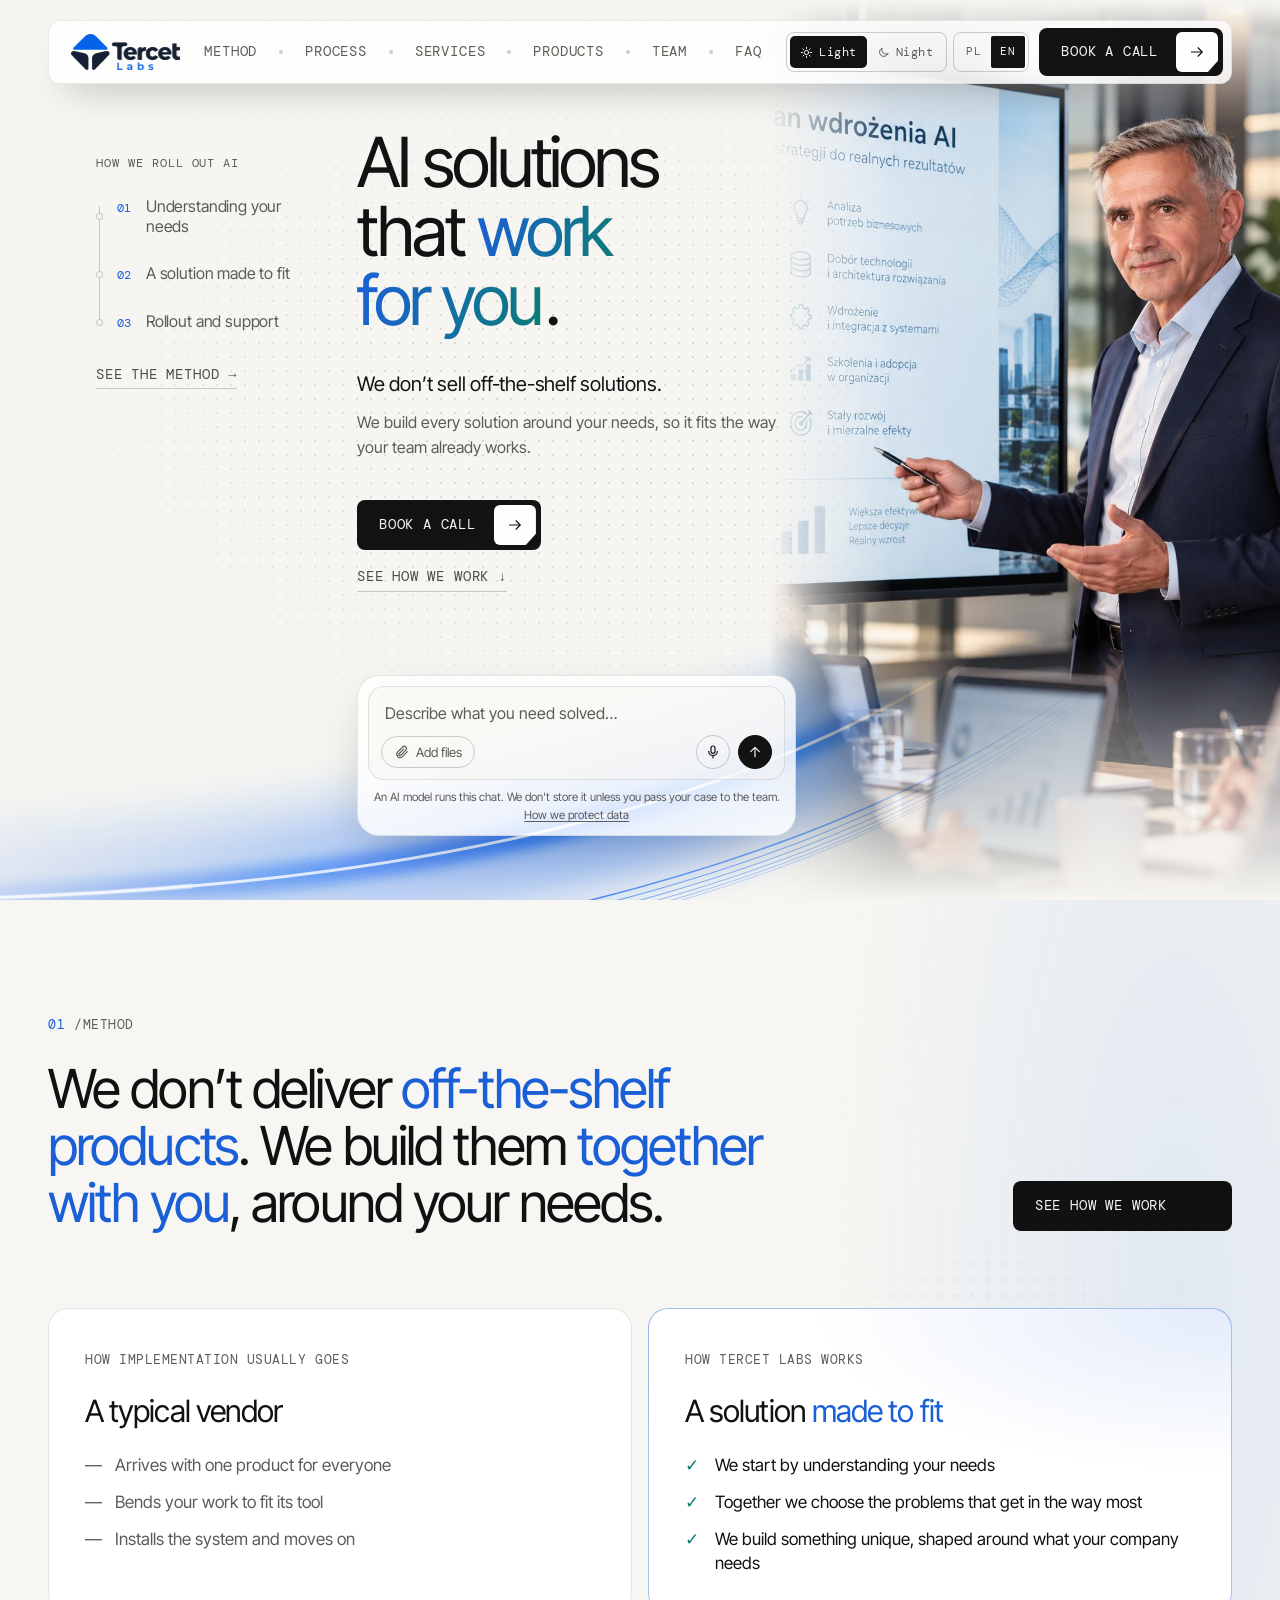
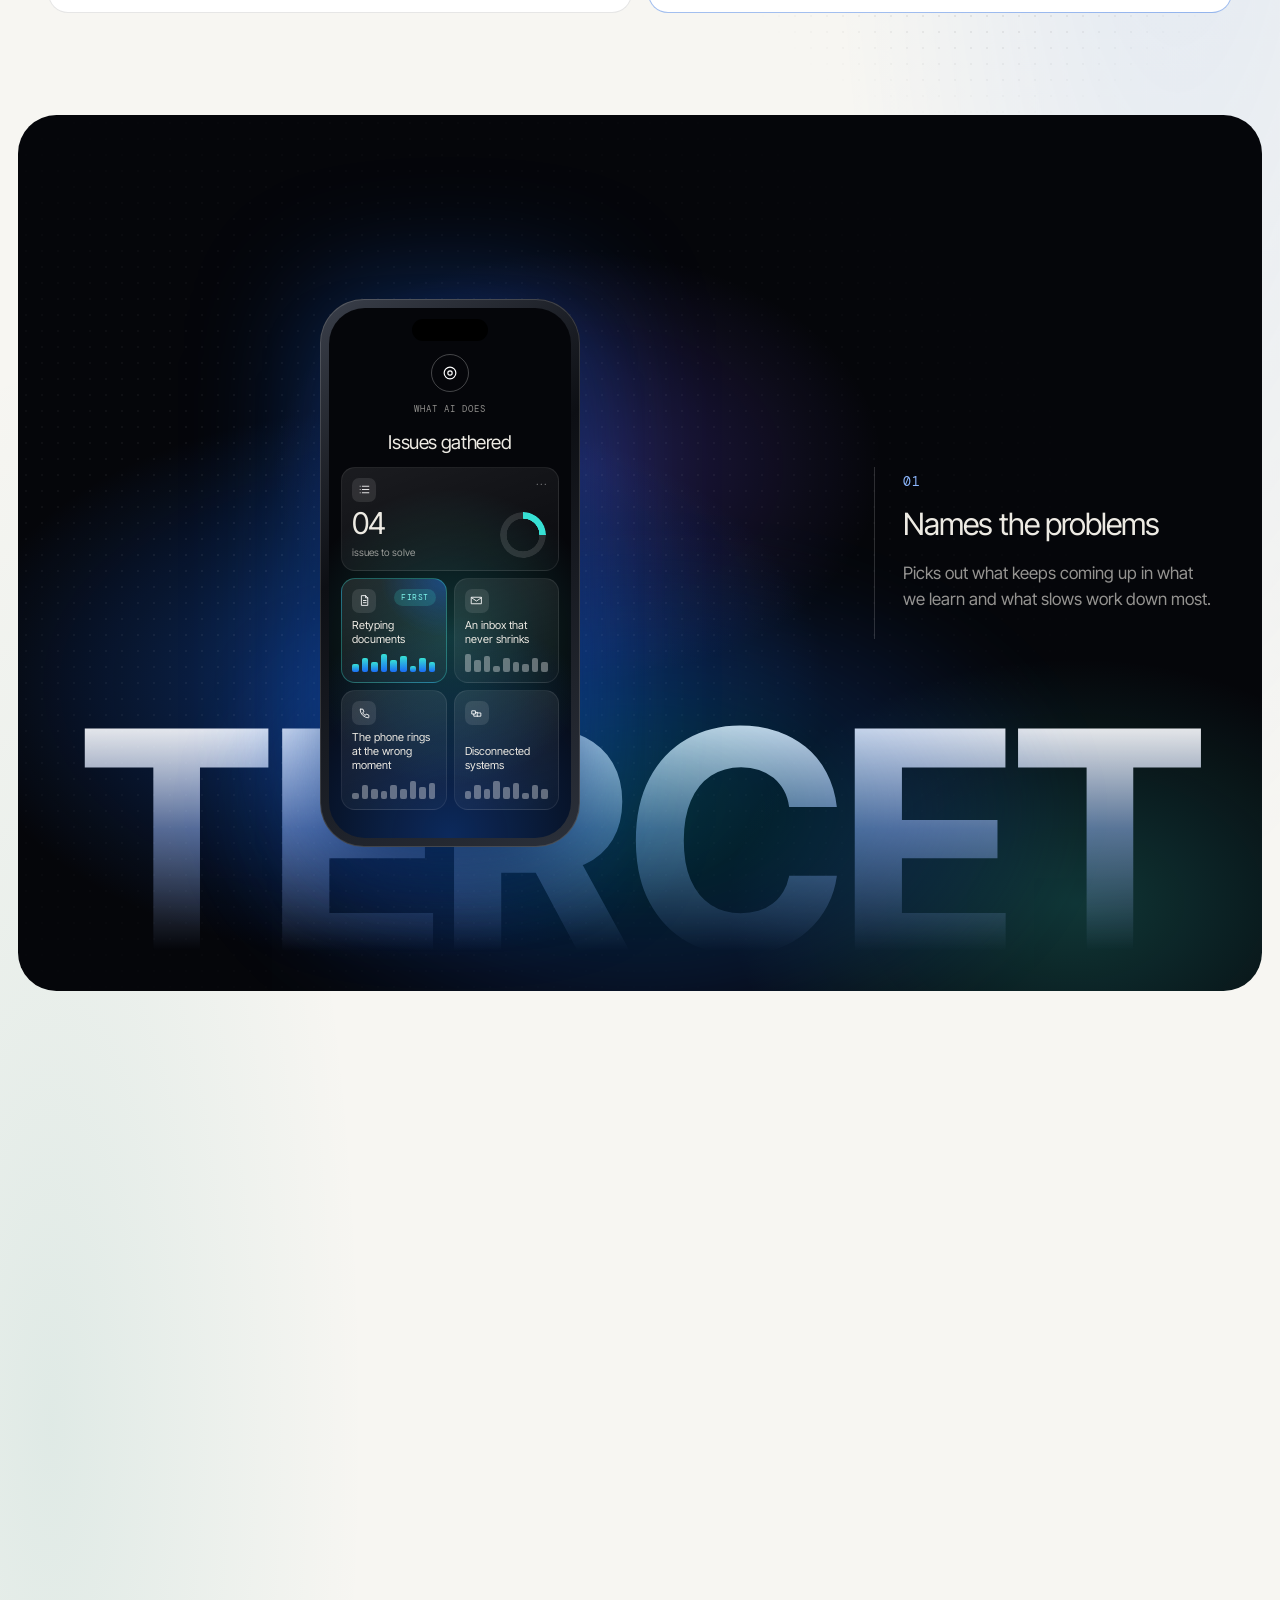
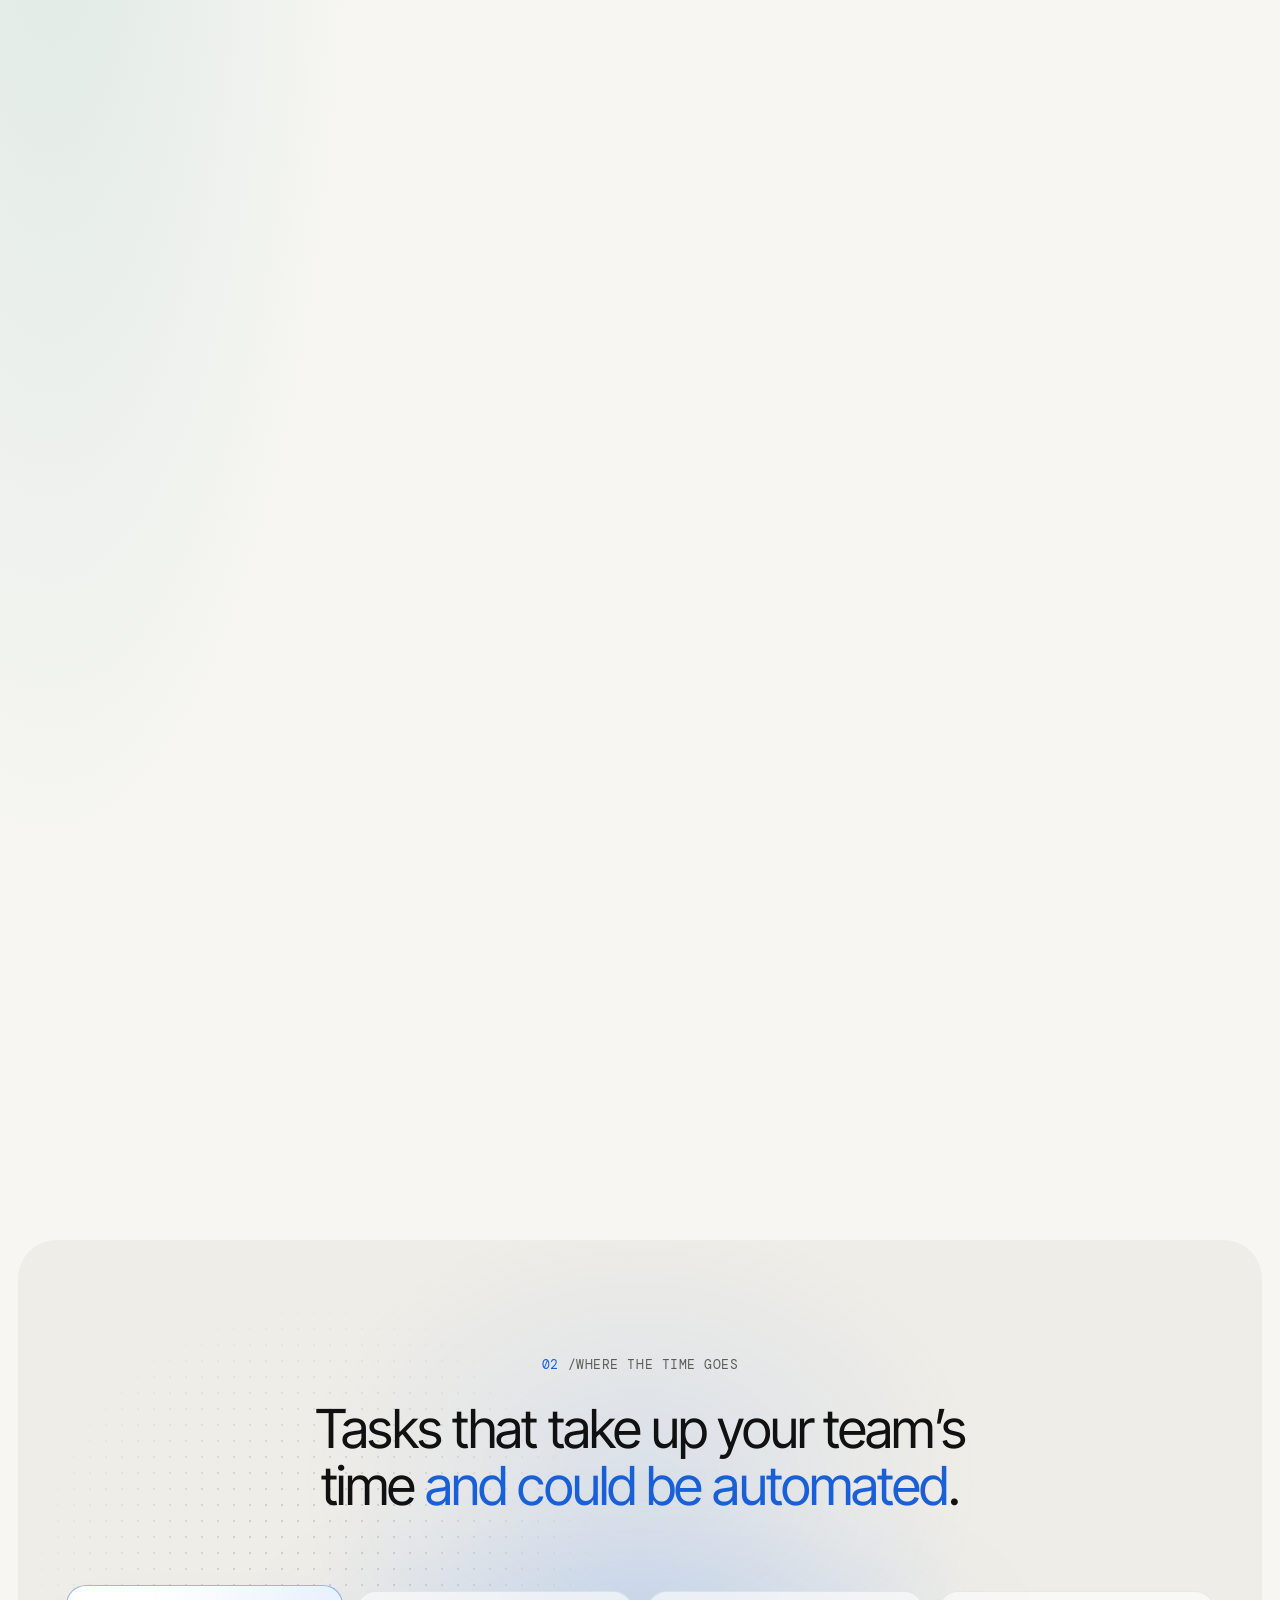
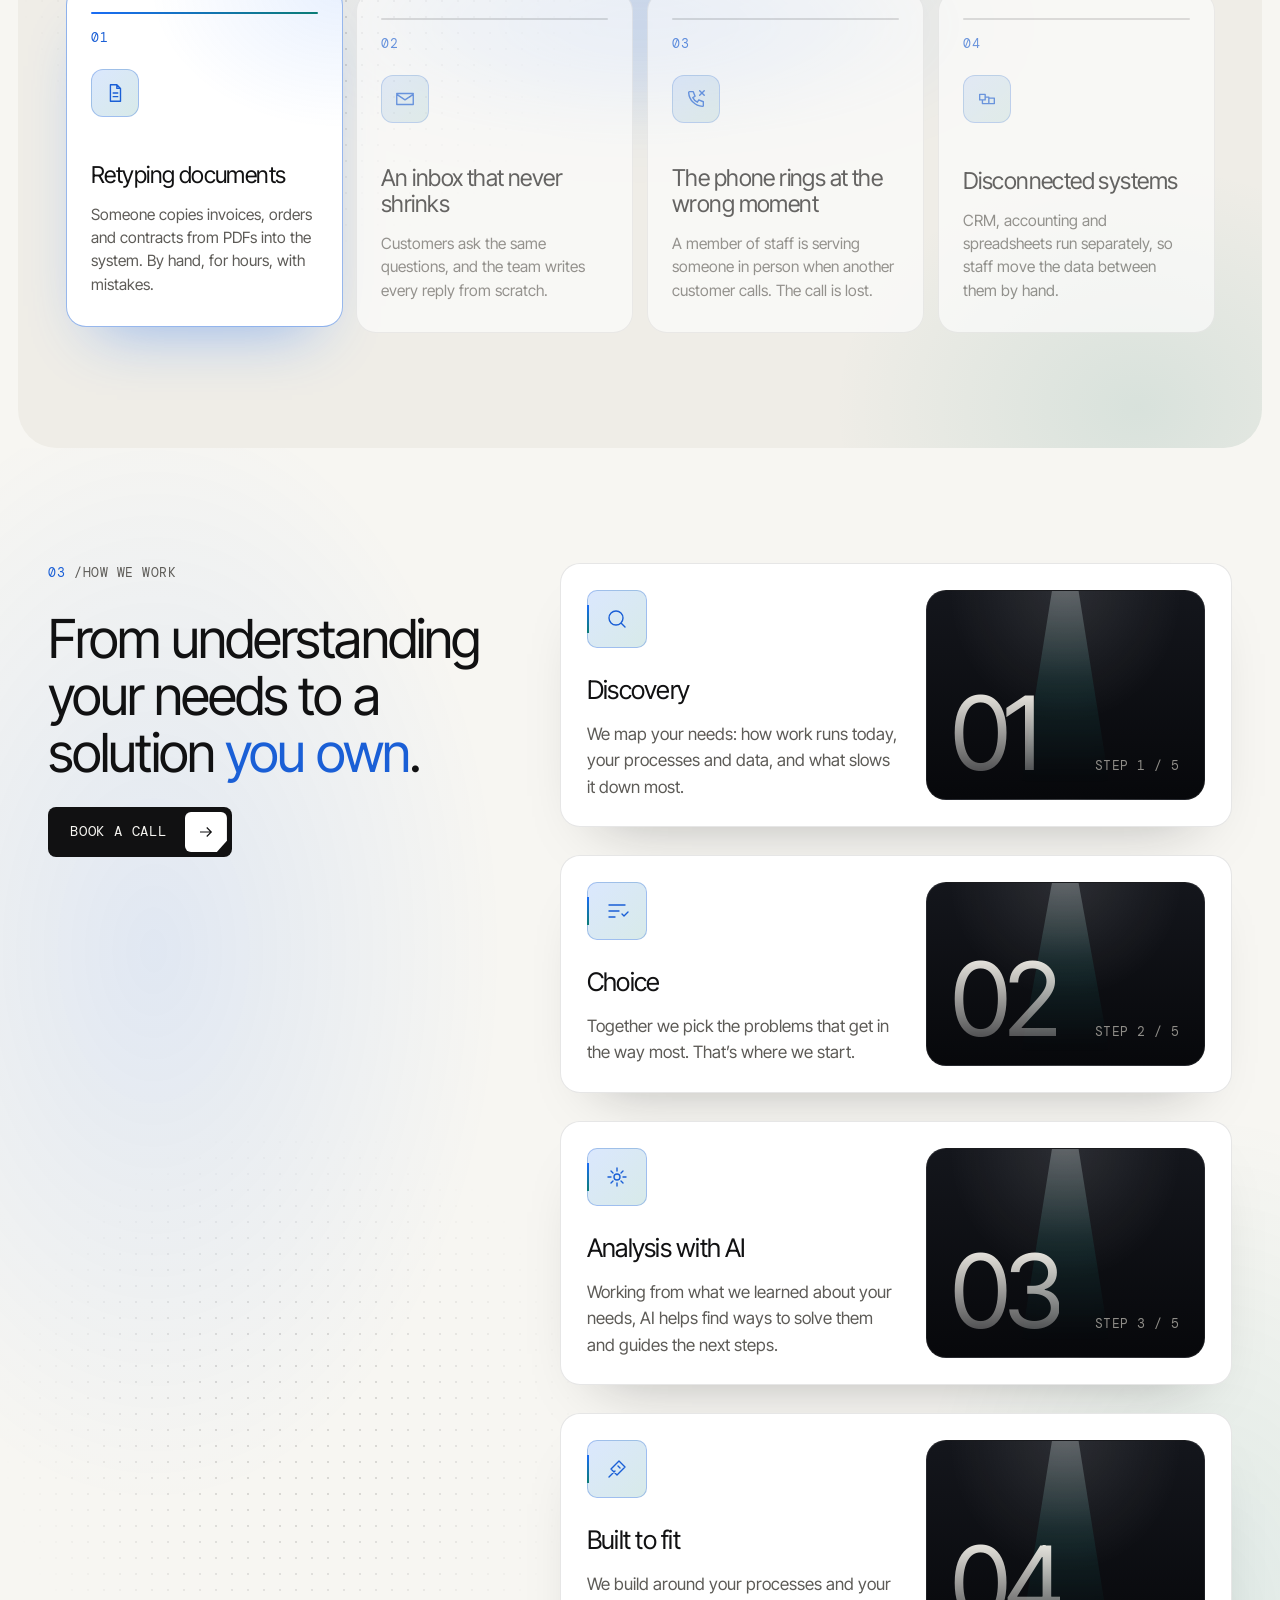
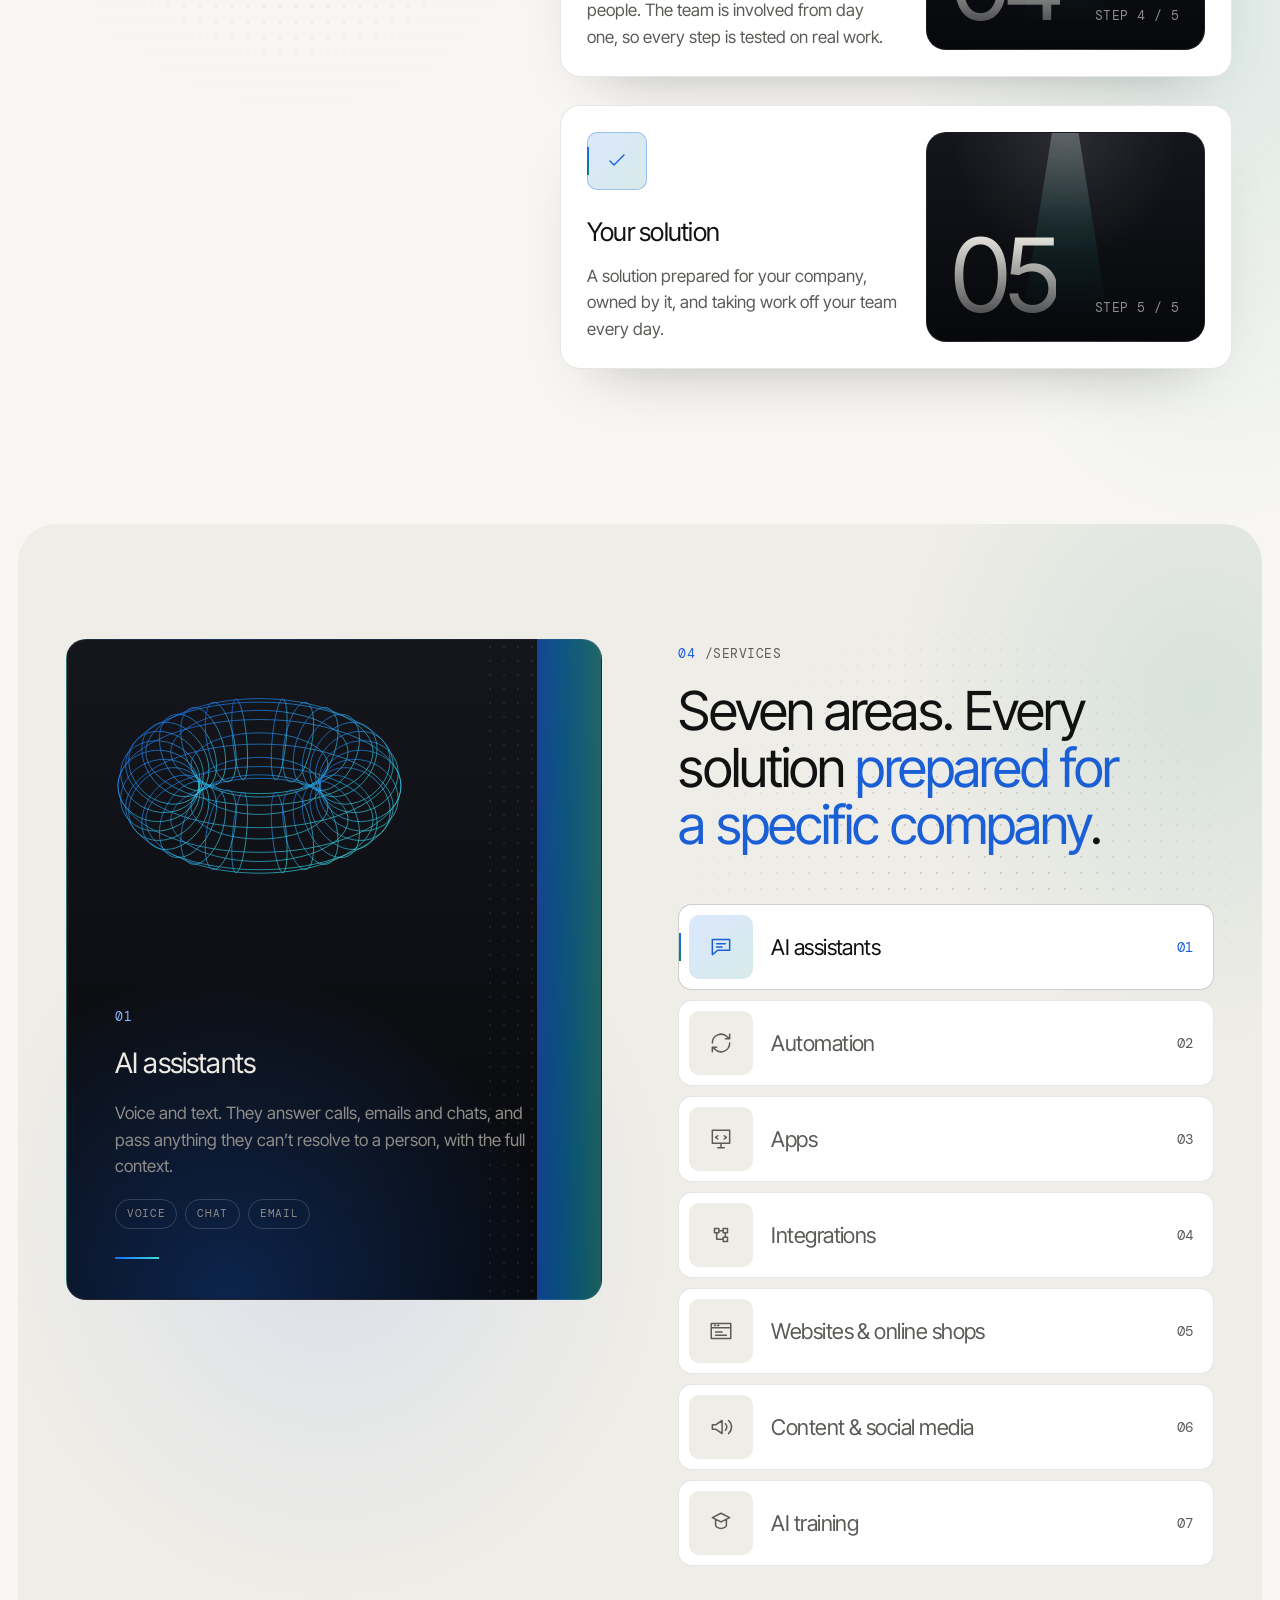
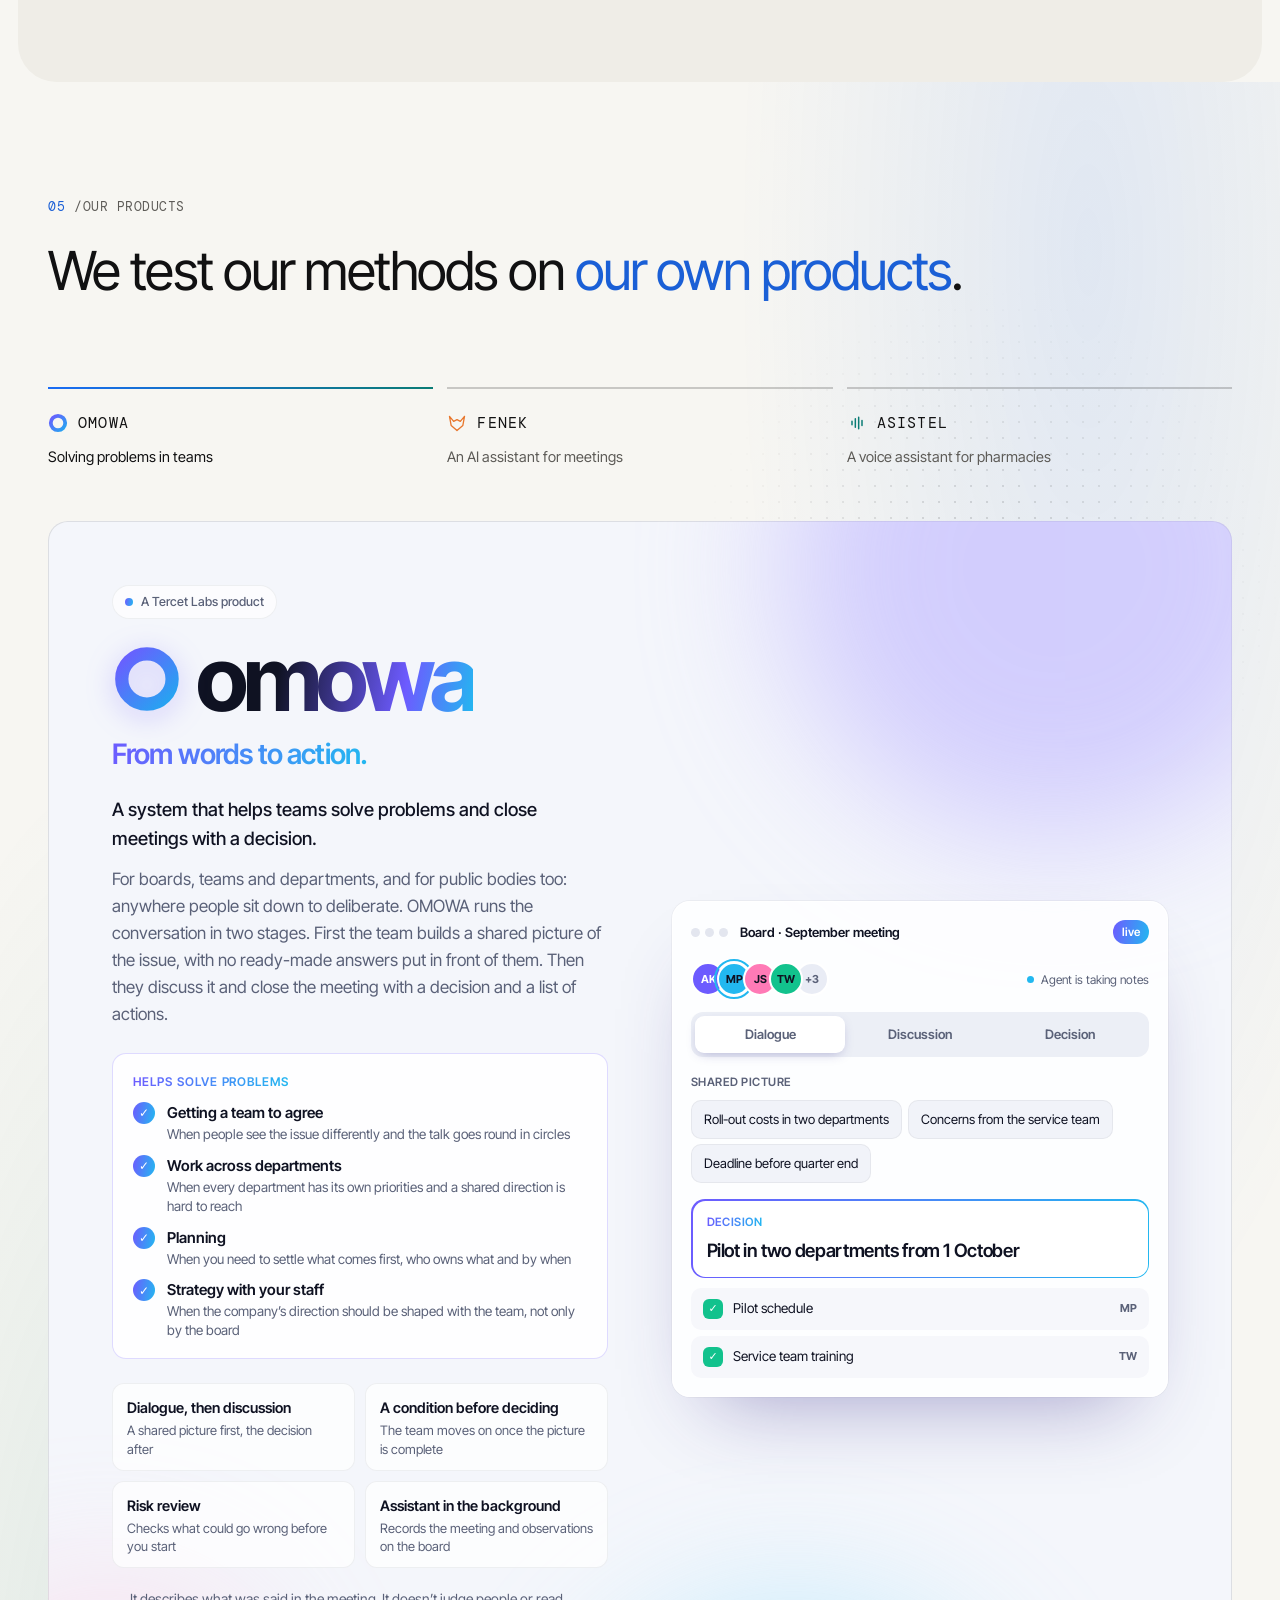
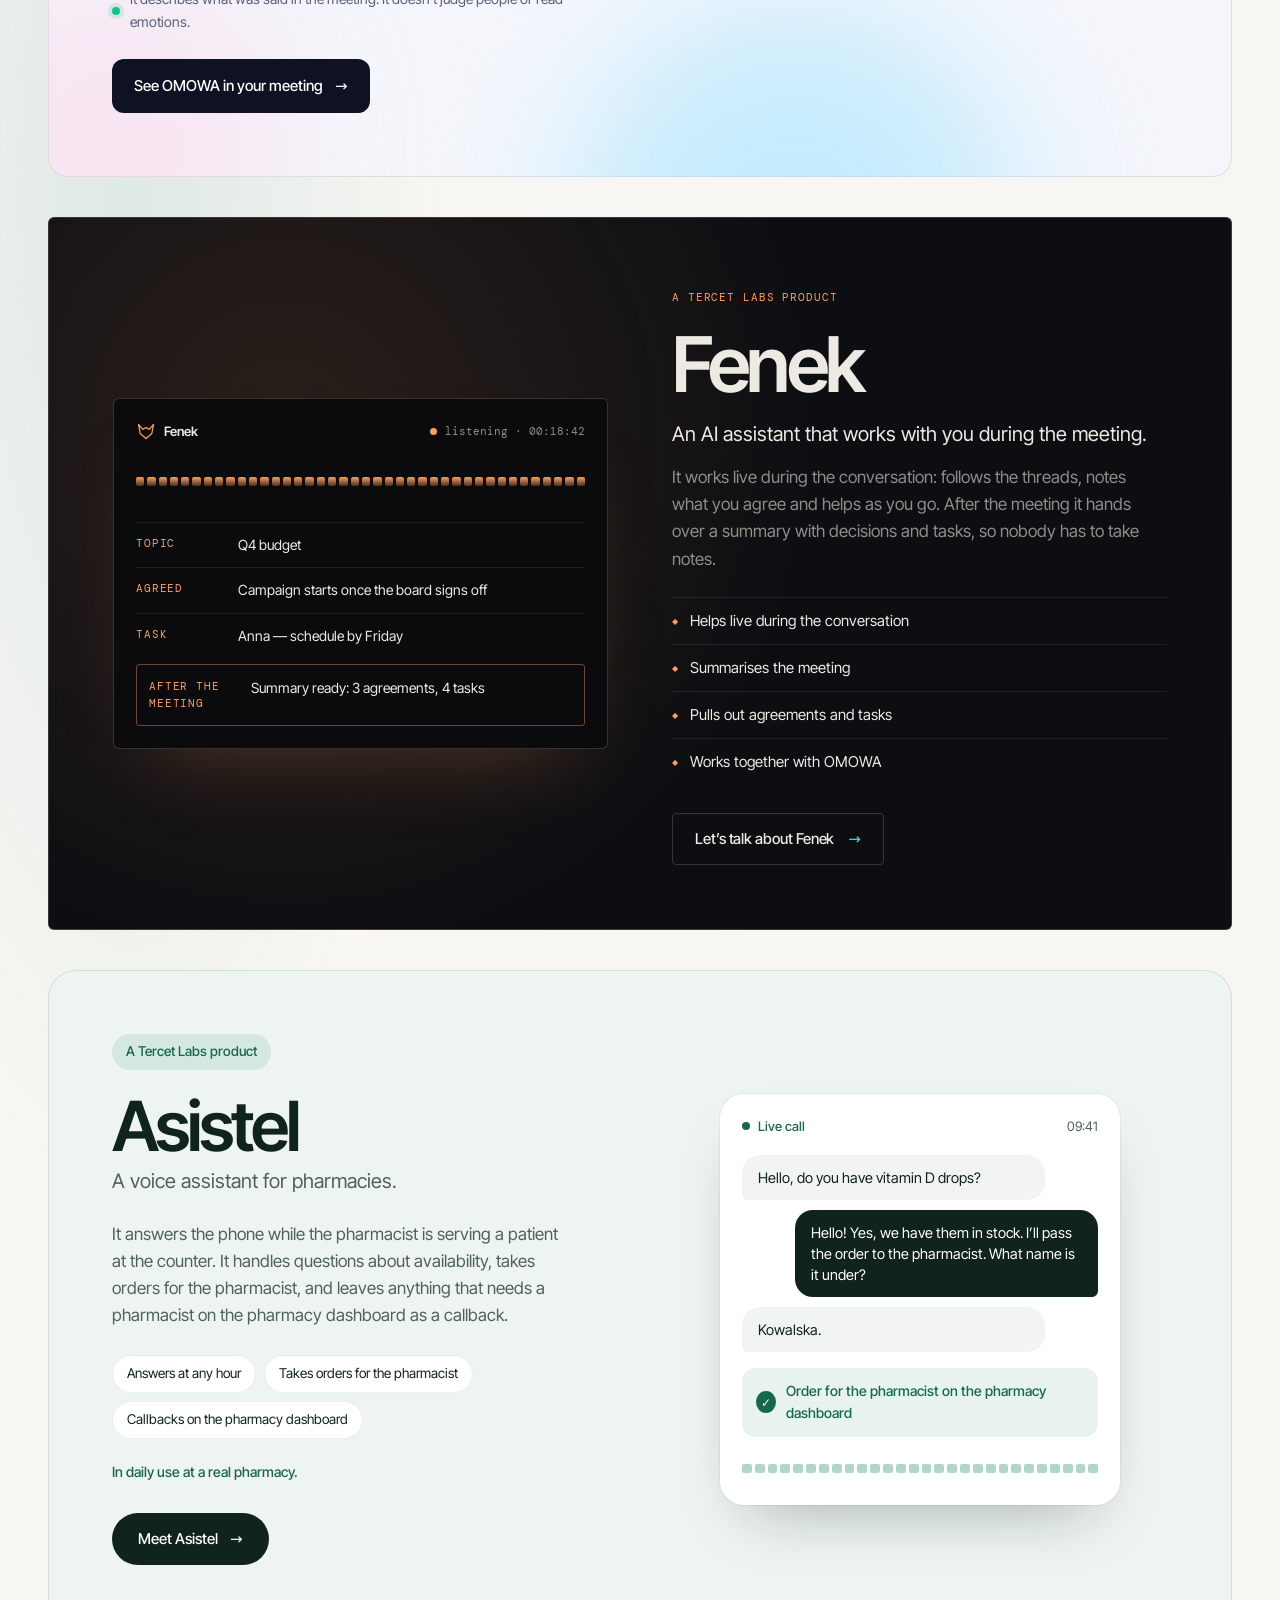
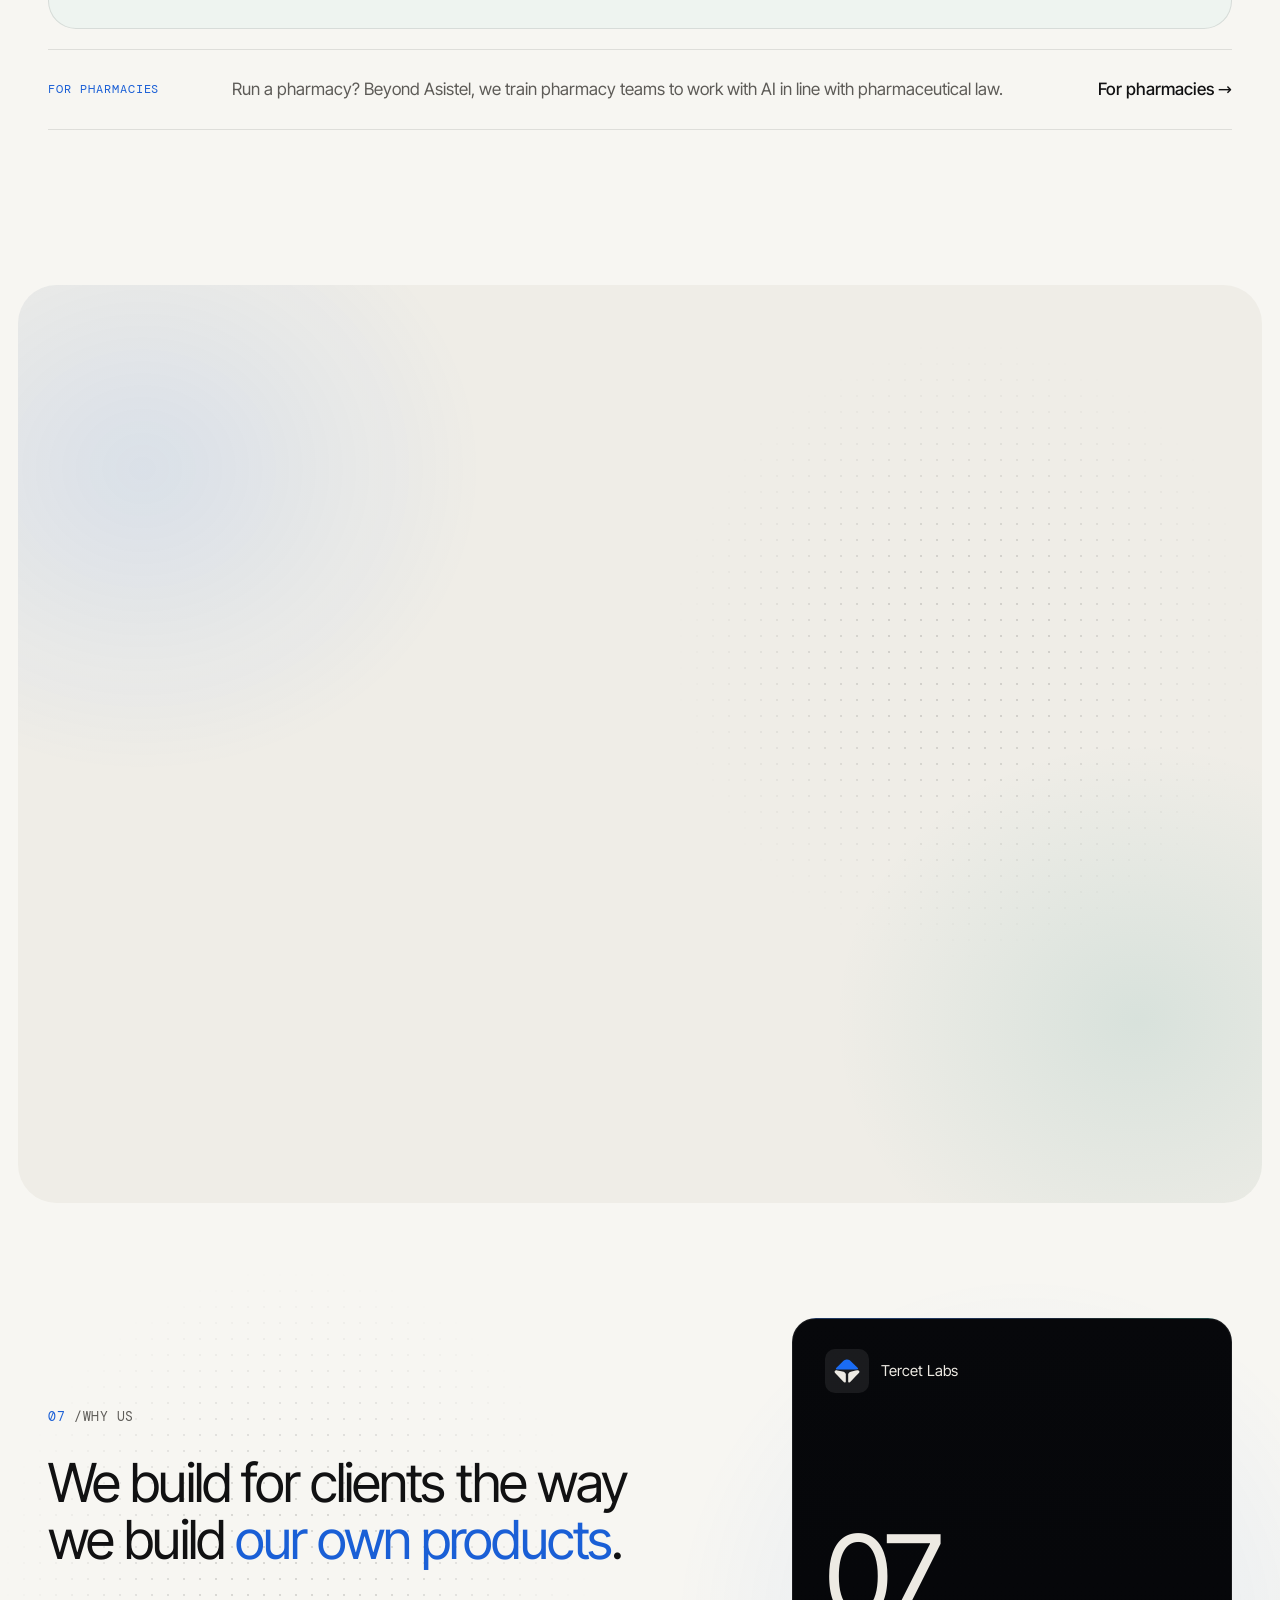
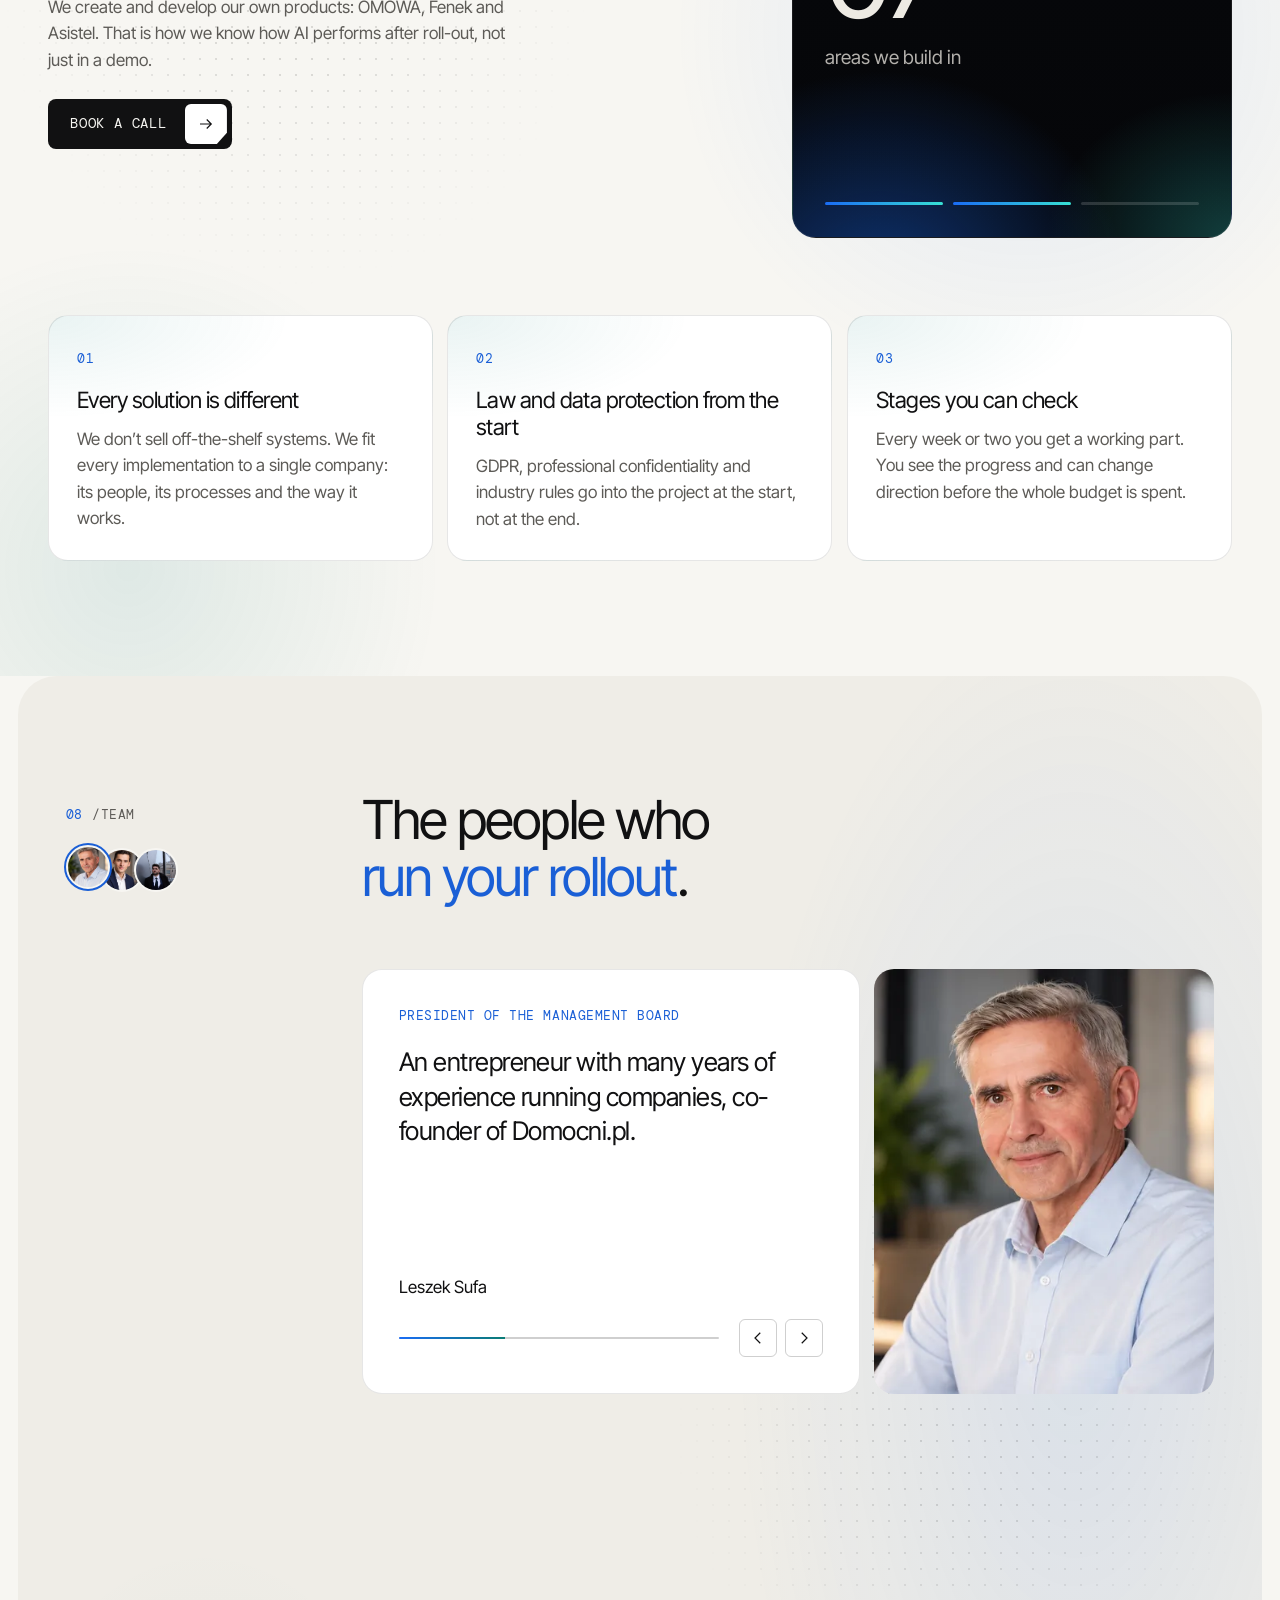
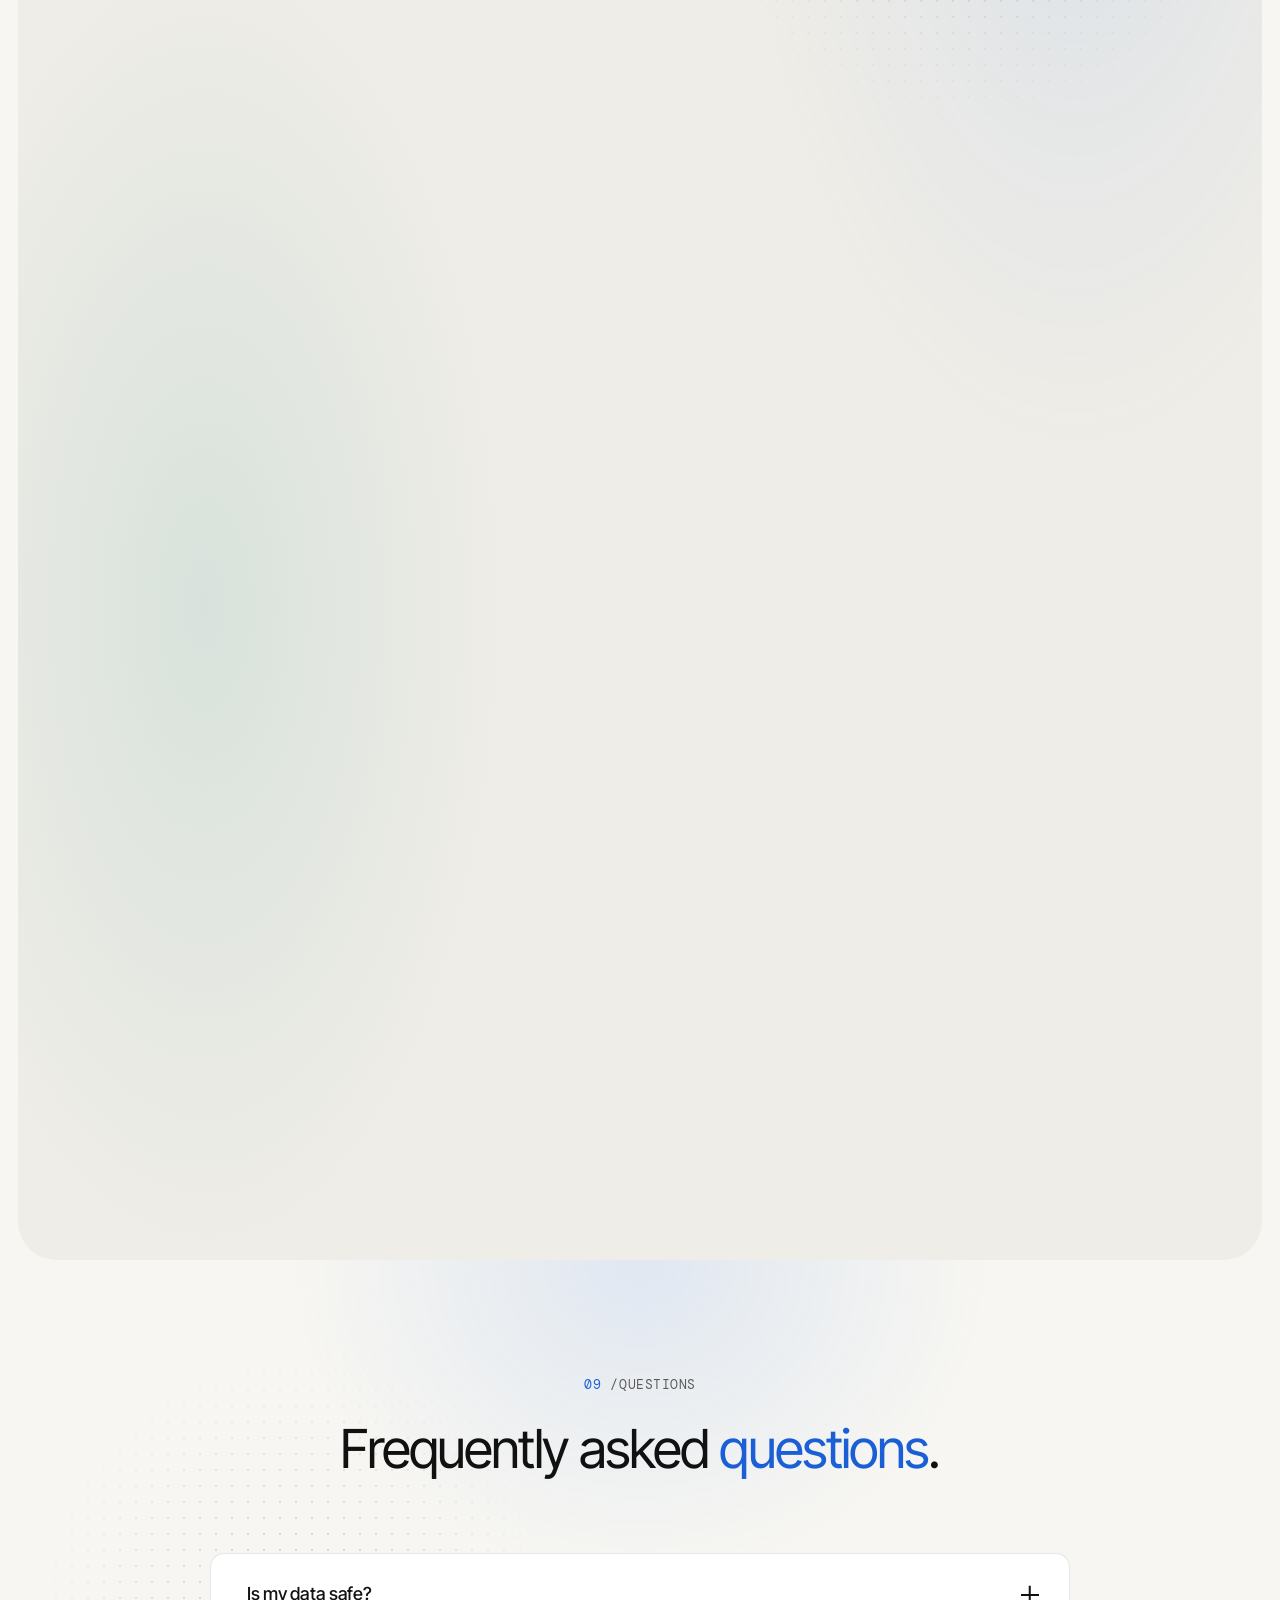
==== commit f35c4476: "Kadr portretu Macieja przy scianie w zespole." ====
--- a/en/index.html
+++ b/en/index.html
@@ -19,4 +19,4 @@
     })();</script><meta name="viewport" content="width=device-width, initial-scale=1"><title>Tercet Labs — bringing AI into companies, together with their teams</title><meta name="description" content="We start by understanding your needs, choose together the problems that hold work back most, and use AI to build a solution fitted to your company. The solution is yours to keep."><meta name="theme-color" content="#f7f6f2" data-theme-color><link rel="canonical" href="https://tercetlabs.pl/en/"><link rel="alternate" hreflang="pl" href="https://tercetlabs.pl/"><link rel="alternate" hreflang="en" href="https://tercetlabs.pl/en/"><link rel="alternate" hreflang="x-default" href="https://tercetlabs.pl/"><link rel="icon" type="image/png" sizes="64x64" href="/favicon.png"><link rel="apple-touch-icon" href="/apple-touch-icon.png"><meta property="og:title" content="Tercet Labs — bringing AI into companies, together with their teams"><meta property="og:description" content="We start by understanding your needs, choose together the problems that hold work back most, and use AI to build a solution fitted to your company. The solution is yours to keep."><meta property="og:locale" content="en_GB"><meta property="og:locale:alternate" content="pl_PL"><meta property="og:type" content="website"><meta property="og:image" content="https://tercetlabs.pl/brand/og.png"><meta property="og:image:width" content="1200"><meta property="og:image:height" content="630"><script type="application/ld+json">{"@context":"https://schema.org","@type":"Organization","name":"Tercet Labs sp. z o.o.","legalName":"Tercet Labs spółka z ograniczoną odpowiedzialnością","url":"https://tercetlabs.pl","email":"kontakt@tercetlabs.pl","taxID":"5362006891","address":{"@type":"PostalAddress","streetAddress":"ul. Gen. Lucjana Żeligowskiego 27/18","postalCode":"05-123","addressLocality":"Chotomów","addressCountry":"PL"}}</script><style>@font-face{font-family:Inter Tight Variable;font-style:normal;font-weight:100 900;font-display:swap;src:url(/_astro/inter-tight.CTD_b1qW.woff2)format("woff2-variations");unicode-range:U+??,U+131,U+152-153,U+2BB-2BC,U+2C6,U+2DA,U+2DC,U+304,U+308,U+329,U+2000-206F,U+20AC,U+2122,U+2191,U+2193,U+2212,U+2215,U+FEFF,U+FFFD}@font-face{font-family:Inter Tight Variable;font-style:normal;font-weight:100 900;font-display:swap;src:url(/_astro/inter-tight-ext.DiM_GvHw.woff2)format("woff2-variations");unicode-range:U+100-2BA,U+2BD-2C5,U+2C7-2CC,U+2CE-2D7,U+2DD-2FF,U+304,U+308,U+329,U+1D00-1DBF,U+1E00-1E9F,U+1EF2-1EFF,U+2020,U+20A0-20AB,U+20AD-20C0,U+2113,U+2C60-2C7F,U+A720-A7FF}@font-face{font-family:Instrument Serif;font-style:normal;font-weight:400;font-display:swap;src:url(/_astro/instrument-serif.DdhWG2SM.woff2)format("woff2");unicode-range:U+??,U+131,U+152-153,U+2BB-2BC,U+2C6,U+2DA,U+2DC,U+304,U+308,U+329,U+2000-206F,U+20AC,U+2122,U+2191,U+2193,U+2212,U+2215,U+FEFF,U+FFFD}@font-face{font-family:Instrument Serif;font-style:normal;font-weight:400;font-display:swap;src:url(/_astro/instrument-serif-ext.C7FU8bi1.woff2)format("woff2");unicode-range:U+100-2BA,U+2BD-2C5,U+2C7-2CC,U+2CE-2D7,U+2DD-2FF,U+304,U+308,U+329,U+1D00-1DBF,U+1E00-1E9F,U+1EF2-1EFF,U+2020,U+20A0-20AB,U+20AD-20C0,U+2113,U+2C60-2C7F,U+A720-A7FF}@font-face{font-family:Instrument Serif;font-style:italic;font-weight:400;font-display:swap;src:url(/_astro/instrument-serif-i.BsBw74gu.woff2)format("woff2");unicode-range:U+??,U+131,U+152-153,U+2BB-2BC,U+2C6,U+2DA,U+2DC,U+304,U+308,U+329,U+2000-206F,U+20AC,U+2122,U+2191,U+2193,U+2212,U+2215,U+FEFF,U+FFFD}@font-face{font-family:Instrument Serif;font-style:italic;font-weight:400;font-display:swap;src:url(/_astro/instrument-serif-i-ext.USwdnAgp.woff2)format("woff2");unicode-range:U+100-2BA,U+2BD-2C5,U+2C7-2CC,U+2CE-2D7,U+2DD-2FF,U+304,U+308,U+329,U+1D00-1DBF,U+1E00-1E9F,U+1EF2-1EFF,U+2020,U+20A0-20AB,U+20AD-20C0,U+2113,U+2C60-2C7F,U+A720-A7FF}@font-face{font-family:DM Mono;font-style:normal;font-weight:400;font-display:swap;src:url(/_astro/dm-mono-400.B4PNi-Jp.woff2)format("woff2");unicode-range:U+??,U+131,U+152-153,U+2BB-2BC,U+2C6,U+2DA,U+2DC,U+304,U+308,U+329,U+2000-206F,U+20AC,U+2122,U+2191,U+2193,U+2212,U+2215,U+FEFF,U+FFFD}@font-face{font-family:DM Mono;font-style:normal;font-weight:400;font-display:swap;src:url(/_astro/dm-mono-400-ext.CEPR5thp.woff2)format("woff2");unicode-range:U+100-2BA,U+2BD-2C5,U+2C7-2CC,U+2CE-2D7,U+2DD-2FF,U+304,U+308,U+329,U+1D00-1DBF,U+1E00-1E9F,U+1EF2-1EFF,U+2020,U+20A0-20AB,U+20AD-20C0,U+2113,U+2C60-2C7F,U+A720-A7FF}@font-face{font-family:DM Mono;font-style:normal;font-weight:500;font-display:swap;src:url(/_astro/dm-mono-500.DOEb2sS3.woff2)format("woff2");unicode-range:U+??,U+131,U+152-153,U+2BB-2BC,U+2C6,U+2DA,U+2DC,U+304,U+308,U+329,U+2000-206F,U+20AC,U+2122,U+2191,U+2193,U+2212,U+2215,U+FEFF,U+FFFD}@font-face{font-family:DM Mono;font-style:normal;font-weight:500;font-display:swap;src:url(/_astro/dm-mono-500-ext.BDk6y0Kt.woff2)format("woff2");unicode-range:U+100-2BA,U+2BD-2C5,U+2C7-2CC,U+2CE-2D7,U+2DD-2FF,U+304,U+308,U+329,U+1D00-1DBF,U+1E00-1E9F,U+1EF2-1EFF,U+2020,U+20A0-20AB,U+20AD-20C0,U+2113,U+2C60-2C7F,U+A720-A7FF}:root{color-scheme:light;--bg:#f7f6f2;--bg-2:#efede7;--surface:#fff;--text-rgb:17, 17, 18;--line:#1111121a;--line-strong:#11111233;--text:#111112;--muted:#5d5b57;--brand:#1a6cf5;--accent:#1a5fd6;--accent-dim:#1a5fd61f;--glow:#0a7c75;--glow-dim:#0a7c751f;--shine:#37e0d4;--sygnet-skrzydlo:#24335e;--nav-bg:#f7f6f2fb;--chip-bg:#ffffffb8;--card-bg:#fff;--btn-solid-hover-bg:var(--brand);--btn-solid-hover-fg:#fff;--btn-solid-hover-arr:#fff;--grain-opacity:.025;--island-ring:#1111121a;--aura-opacity:.45;--paper:#0f0f11;--ink:#edeae3;--ink-muted:#8f8d88;--ink-line:#edeae31f;--sans:"Inter Tight Variable", "Inter Tight", system-ui, -apple-system, "Segoe UI", sans-serif;--serif:"Instrument Serif", "Times New Roman", Georgia, serif;--mono:"JetBrains Mono", ui-monospace, "SFMono-Regular", Consolas, monospace;--gutter:clamp(20px, 4vw, 48px);--max:1280px;--radius:4px;--ease:cubic-bezier(.2, .7, .1, 1)}:root[data-theme=dark],:root:not([data-theme=dark]) .inverse,.tone-dark{color-scheme:dark;--bg:#0a0a0b;--bg-2:#0f0f11;--surface:#141416;--text-rgb:237, 234, 227;--line:#edeae317;--line-strong:#edeae32e;--text:#edeae3;--muted:#8f8d88;--brand:#1a6cf5;--accent:#8db8ff;--accent-dim:#8db8ff29;--glow:#37e0d4;--glow-dim:#37e0d429;--shine:#fff;--sygnet-skrzydlo:#e9edf5;--nav-bg:#0a0a0bf7;--chip-bg:#0a0a0b99;--card-bg:#111114;--btn-solid-hover-bg:#fff;--btn-solid-hover-fg:#0a0a0b;--btn-solid-hover-arr:var(--brand);--grain-opacity:.035;--island-ring:transparent;--aura-opacity:1}:root[data-theme=dark]{--paper:#f2f0ea;--ink:#111112;--ink-muted:#5d5b57;--ink-line:#1111121f}.tone-dark{color:var(--text)}*,:before,:after{box-sizing:border-box}.theme-switching body,.theme-switching body *,.theme-switching body :before,.theme-switching body :after{transition:background-color .4s var(--ease), color .4s var(--ease), border-color .4s var(--ease), fill .4s var(--ease), stroke .4s var(--ease)!important}html{scroll-behavior:smooth;-webkit-text-size-adjust:100%}body{background:var(--bg);color:var(--text);font-family:var(--sans);font-feature-settings:"ss01", "cv11";-webkit-font-smoothing:antialiased;margin:0;font-size:17px;line-height:1.6;overflow-x:hidden}body:before{content:"";pointer-events:none;z-index:100;opacity:var(--grain-opacity);background-image:url("data:image/svg+xml,%3Csvg xmlns='http://www.w3.org/2000/svg' width='160' height='160'%3E%3Cfilter id='n'%3E%3CfeTurbulence type='fractalNoise' baseFrequency='.9' numOctaves='2' stitchTiles='stitch'/%3E%3C/filter%3E%3Crect width='100%25' height='100%25' filter='url(%23n)'/%3E%3C/svg%3E");position:fixed;inset:0}img,svg{max-width:100%;display:block}a{color:inherit;text-decoration:none}::selection{background:var(--glow);color:var(--bg)}.wrap{width:100%;max-width:var(--max);padding-inline:var(--gutter);margin-inline:auto}em{font-family:var(--serif);letter-spacing:-.01em;font-style:italic;font-weight:400}.mono{font-family:var(--mono);letter-spacing:.08em;text-transform:uppercase;font-size:12px}.btn{--h:52px;height:var(--h);border-radius:var(--radius);font-family:var(--sans);letter-spacing:-.005em;cursor:pointer;transition:background .35s var(--ease), color .35s var(--ease), border-color .35s var(--ease), translate .4s var(--ease);white-space:nowrap;translate:var(--bx,0px) var(--by,0px);border:1px solid #0000;align-items:center;gap:14px;padding-inline:22px;font-size:15px;font-weight:500;display:inline-flex}.btn .arr{color:var(--glow);transition:transform .35s var(--ease)}.btn:hover .arr{transform:translate(4px)}.btn--solid{background:var(--text);color:var(--bg)}.btn--solid .arr{color:var(--brand)}.btn--solid:hover{background:var(--btn-solid-hover-bg);color:var(--btn-solid-hover-fg)}.btn--solid:hover .arr{color:var(--btn-solid-hover-arr)}.btn--ghost{border-color:var(--line-strong);color:var(--text)}.btn--ghost:hover{border-color:var(--text)}.sec{border-top:1px solid var(--line);padding-block:clamp(96px,13vw,180px);position:relative}.sec-head{grid-template-columns:repeat(12,1fr);gap:24px;margin-bottom:clamp(56px,7vw,96px);display:grid}.sec-head .mono{color:var(--muted);grid-column:1/4;padding-top:.9em}.sec-head .mono:before{content:"";background:linear-gradient(135deg, var(--brand), var(--glow));clip-path:polygon(50% 0,100% 100%,0 100%);width:.62em;height:.55em;transition:transform 1.2s var(--ease) .3s;margin-right:.7em;display:inline-block;transform:rotate(-90deg)}.sec-head .mono.is-in:before{transform:rotate(180deg)}.sec:hover .sec-head .mono:before{transition-duration:2.4s;transform:rotate(540deg)}.sec-head h2{letter-spacing:-.035em;text-wrap:balance;grid-column:4/13;margin:0;font-size:clamp(2.1rem,4.6vw,4rem);font-weight:500;line-height:1.04}.sec-head h2 em{color:var(--accent);font-size:1.08em}.sec-head h2 em,.hero h1 em{background:linear-gradient(100deg, var(--accent) 0%, var(--accent) 38%, var(--shine) 46%, var(--glow) 54%, var(--accent) 62%, var(--accent) 100%);color:#0000;background-position:100% 0;background-size:260% 100%;-webkit-background-clip:text;background-clip:text;padding-right:.08em}.is-in .line-mask>span em,.line-mask.is-in>span em{animation:blysk 2.2s var(--ease) .6s both}.sec-head h2:hover em{animation:blysk-hover 1.6s var(--ease) both}@keyframes blysk{0%{background-position:100% 0}to{background-position:0 0}}@keyframes blysk-hover{0%{background-position:100% 0}to{background-position:0 0}}[data-spot]{isolation:isolate;position:relative}[data-spot]:after{content:"";z-index:-1;pointer-events:none;background:radial-gradient(320px circle at var(--mx,50%) var(--my,50%), var(--glow-dim), transparent 70%);opacity:0;transition:opacity .45s var(--ease);position:absolute;inset:0}[data-spot]:hover:after{opacity:1}.inverse [data-spot]:after{background:radial-gradient(320px circle at var(--mx,50%) var(--my,50%), #1a6cf51a, transparent 70%)}@media (width<=860px){.sec-head{grid-template-columns:1fr;gap:18px}.sec-head .mono,.sec-head h2{grid-column:auto;padding-top:0}}[data-reveal]{opacity:0;transition:opacity 1.1s var(--ease), transform 1.4s var(--ease), filter 1.1s var(--ease);transition-delay:var(--d,0s);will-change:transform, opacity;transform:translateY(64px)}[data-reveal=left]{transform:translate(-96px)}[data-reveal=right]{transform:translate(96px)}[data-reveal=zoom]{filter:blur(10px);transform:scale(.82)}.hero,.sec,.inverse,.foot{overflow-x:clip}[data-parallax]{will-change:transform}[data-reveal].is-in{opacity:1;filter:none;transform:none}.line-mask{padding-bottom:.08em;display:block;overflow:hidden}.line-mask>span{transition:transform 1.1s var(--ease);transition-delay:var(--d,0s);display:block;transform:translateY(105%)}.is-in .line-mask>span,.line-mask.is-in>span{transform:none}@media (prefers-reduced-motion:reduce){html{scroll-behavior:auto}[data-reveal],.line-mask>span{opacity:1!important;transition:none!important;transform:none!important}*,:before,:after{animation-duration:.001ms!important;animation-iteration-count:1!important}}.sr-only{clip:rect(0 0 0 0);white-space:nowrap;width:1px;height:1px;position:absolute;overflow:hidden}:focus-visible{outline:1px solid var(--accent);outline-offset:3px}:root{--r-karta:20px;--r-btn:8px;--cien:0 18px 52px -14px #11111238;--szklo:#ffffffd6;--szklo-line:#1111121a;--szklo-blysk:inset 0 1px 0 #ffffffe6;--display:var(--sans);--z-btn-bg:#111112;--z-btn-fg:#f7f6f2;--z-btn-kafel:#fff;--z-btn-kafel-fg:#111112;--z-wstega-1:#1a6cf5;--z-wstega-2:#37e0d4;--z-kropki:#11111217;--z-panel-gora:#14161c;--z-panel-dol:#07080b;--z-panel-glebia:#050609;--z-kapsula:#ffffffd6;--z-kapsula-pelna:#fffffff5;--z-kapsula-linia:#11111214;--z-na-ciemnym:#edeae3}:root[data-theme=dark],.tone-dark{--bg:#050507;--bg-2:#0b0c10;--surface:#0d0e12;--card-bg:#0d0e12;--cien:0 18px 52px -14px #0009;--szklo:#101218d1;--szklo-line:#ffffff1f;--szklo-blysk:inset 0 1px 0 #ffffff24;--z-btn-bg:#17181d;--z-btn-fg:#edeae3;--z-btn-kafel:#fff;--z-btn-kafel-fg:#0a0a0b;--z-kropki:#ffffff17;--nav-bg:#050507e6;--z-kapsula:#0e0f13d1;--z-kapsula-pelna:#0a0b0ef2;--z-kapsula-linia:#ffffff14}.tone-dark{background:var(--bg)}:root{--mono:"DM Mono", ui-monospace, "SFMono-Regular", Consolas, monospace}em{font-family:inherit;font-style:normal;font-weight:inherit;letter-spacing:inherit}.sec-head h2 em,.hero h1 em{font-size:1em}[hidden]{display:none!important}.z-label{font-family:var(--mono);letter-spacing:.04em;text-transform:uppercase;color:var(--muted);gap:.7em;margin:0;font-size:13px;display:inline-flex}.z-label b{color:var(--accent);font-weight:400}.z-h{letter-spacing:-.035em;text-wrap:balance;margin:0;font-size:clamp(2.2rem,4.2vw,3.4rem);font-weight:400;line-height:1.06}.z-h em{color:var(--accent)}.z-lead{color:var(--muted);max-width:46ch;margin:0;font-size:17px;line-height:1.55}.z-btn{--bx:0px;--by:0px;border-radius:var(--r-btn);background:var(--z-btn-bg);height:50px;color:var(--z-btn-fg);font-family:var(--mono);letter-spacing:.06em;text-transform:uppercase;white-space:nowrap;cursor:pointer;translate:var(--bx) var(--by);transition:translate .4s var(--ease), background .35s var(--ease);border:0;align-items:center;gap:18px;padding:0 5px 0 22px;font-size:13.5px;display:inline-flex}.z-btn .kafel{background:var(--z-btn-kafel);width:42px;height:40px;color:var(--z-btn-kafel-fg);clip-path:polygon(0 0,100% 0,100% 72%,76% 100%,0 100%);transition:background .35s var(--ease), color .35s var(--ease);border-radius:6px;place-items:center;display:grid}.z-btn .kafel svg{fill:none;stroke:currentColor;stroke-width:1.6px;width:18px;height:18px;transition:transform .35s var(--ease)}.z-btn:hover .kafel{background:linear-gradient(135deg, var(--brand), var(--glow));color:#fff}.z-btn:hover .kafel svg{transform:translate(3px)}.z-btn--jasny{--z-btn-bg:#fff;--z-btn-fg:#0a0a0b;--z-btn-kafel:#0a0a0b;--z-btn-kafel-fg:#fff}.z-karta{border-radius:var(--r-karta);background:var(--card-bg);border:1px solid var(--line);position:relative;overflow:hidden}.z-kropki{background-image:radial-gradient(var(--z-kropki) 1.1px, transparent 1.3px);background-size:14px 14px}.z-sec{padding-block:clamp(80px,9vw,132px);position:relative;overflow-x:clip}.z-head{grid-template-columns:minmax(0,1fr) auto;align-items:end;gap:24px 40px;margin-bottom:clamp(48px,6vw,80px);display:grid}.z-head .z-label{grid-column:1/-1}.z-head--srodek{text-align:center;grid-template-columns:1fr;justify-items:center}@media (width<=860px){.z-head{grid-template-columns:1fr}}.z-slowa .s{opacity:0;filter:blur(10px);transition:opacity .9s var(--ease), filter .9s var(--ease), transform .9s var(--ease);transition-delay:calc(var(--i,0) * 45ms);display:inline-block;transform:translateY(.25em)}.z-slowa.is-in .s{opacity:1;filter:none;transform:none}@media (prefers-reduced-motion:reduce){.z-slowa .s{opacity:1;filter:none;transform:none}}.szklo{background:var(--szklo);border:1px solid var(--szklo-line);box-shadow:var(--szklo-blysk), var(--cien)}@media (width>=861px) and (hover:hover){.szklo{backdrop-filter:blur(20px)}}.btn--sm{--h:40px;border-radius:999px;padding-inline:16px;font-size:14px}.btn--ghost{background:0 0}.sec{border-top:0}.sec-head .mono{letter-spacing:.04em;font-size:13px}.sec-head .mono:before{display:none}.sec-head .mono b{color:var(--accent);font-weight:400}.sec-head h2{letter-spacing:-.035em;font-weight:400}[data-stos]>*{transform-origin:50% 0;transform:scale(calc(1 - var(--przykryta,0) * .06));filter:brightness(calc(1 - var(--przykryta,0) * .22));will-change:transform;position:sticky}@media (prefers-reduced-motion:reduce){[data-stos]>*{filter:none;transform:none}}.z-sec,.kontakt{isolation:isolate}.z-sec:before{content:"";z-index:-2;pointer-events:none;background:radial-gradient(38% 46% at var(--g1x,88%) var(--g1y,18%), color-mix(in srgb, var(--brand) var(--g-moc,10%), transparent), transparent 72%), radial-gradient(34% 42% at var(--g2x,8%) var(--g2y,82%), color-mix(in srgb, var(--glow) var(--g-moc,10%), transparent), transparent 72%);position:absolute;inset:0}.z-sec:after{content:"";z-index:-1;pointer-events:none;top:var(--k-top,6%);right:var(--k-prawo,0);left:var(--k-lewo,auto);background-image:radial-gradient(var(--z-kropki) 1.2px, transparent 1.4px);background-size:16px 16px;width:min(46vw,620px);height:min(70%,620px);position:absolute;-webkit-mask-image:radial-gradient(closest-side,#000 30%,#0000);mask-image:radial-gradient(closest-side,#000 30%,#0000)}:root[data-theme=dark] .z-sec{--g-moc:14%}:root:not([data-theme=dark]){--z-kropki:#11111221}.z-plyta{background:var(--bg-2);border-radius:clamp(24px,3vw,40px);margin-inline:clamp(8px,1.4vw,20px);overflow:clip}:root[data-theme=dark] .z-plyta{background:linear-gradient(#0b0c11,#08090d);box-shadow:inset 0 1px #ffffff0d}#metoda{--g1x:92%;--g1y:12%;--g2x:4%;--g2y:60%}#problemy{--g1x:50%;--g1y:30%;--g2x:90%;--g2y:95%;--k-lewo:0;--k-prawo:auto}#proces{--g1x:12%;--g1y:30%;--g2x:95%;--g2y:70%;--k-lewo:0;--k-prawo:auto;--k-top:40%}#uslugi{--g1x:25%;--g1y:60%;--g2x:95%;--g2y:15%}#produkty{--g1x:85%;--g1y:5%;--g2x:10%;--g2y:50%}#zastosowania{--g1x:10%;--g1y:20%;--g2x:90%;--g2y:80%}#dlaczego{--g1x:80%;--g1y:40%;--g2x:10%;--g2y:90%;--k-lewo:0;--k-prawo:auto}#zespol{--g1x:85%;--g1y:30%;--g2x:15%;--g2y:70%;--k-top:20%}#faq{--g1x:50%;--g1y:0%;--g2x:50%;--g2y:100%;--k-lewo:0;--k-prawo:auto}#problemy .ikona,#proces .kafelek,#uslugi .poz.on .kafelek{background:linear-gradient(135deg, color-mix(in srgb, var(--brand) 16%, var(--card-bg)), color-mix(in srgb, var(--glow) 16%, var(--card-bg)));border-color:color-mix(in srgb, var(--accent) 30%, transparent)}#problemy .ikona svg,#proces .kafelek svg,#uslugi .poz.on .kafelek svg{stroke:var(--accent)}#problemy .karta.on{box-shadow:0 30px 60px -30px color-mix(in srgb, var(--brand) 45%, transparent);background:radial-gradient(100% 60% at 100% 0%, color-mix(in srgb, var(--brand) 10%, transparent), transparent 70%), var(--card-bg)}#dlaczego .filar{background:radial-gradient(90% 60% at 0% 0%, color-mix(in srgb, var(--glow) 9%, transparent), transparent 70%), var(--card-bg)}#faq .poz[open]{box-shadow:inset 3px 0 0 var(--accent)}.logo[data-astro-cid-f7espo7c]{display:block}.logo[data-astro-cid-f7espo7c] span[data-astro-cid-f7espo7c]{background-position:0;background-repeat:no-repeat;background-size:contain;display:block}.na-jasne[data-astro-cid-f7espo7c]{aspect-ratio:612/203;background-image:var(--jasne)}.na-ciemne[data-astro-cid-f7espo7c]{aspect-ratio:617/208;background-image:var(--ciemne)}.nav[data-astro-cid-f7espo7c] span[data-astro-cid-f7espo7c]{height:44px}.foot[data-astro-cid-f7espo7c] span[data-astro-cid-f7espo7c]{height:72px}.na-ciemne[data-astro-cid-f7espo7c],:root[data-theme=dark] .na-jasne[data-astro-cid-f7espo7c],:root:not([data-theme=dark]) .inverse .na-jasne[data-astro-cid-f7espo7c]{display:none!important}:root[data-theme=dark] .na-ciemne[data-astro-cid-f7espo7c],:root:not([data-theme=dark]) .inverse .na-ciemne[data-astro-cid-f7espo7c],.tone-dark .na-ciemne[data-astro-cid-f7espo7c]{display:block!important}.tone-dark .na-jasne[data-astro-cid-f7espo7c]{display:none!important}@media (width<=640px){.nav[data-astro-cid-f7espo7c] span[data-astro-cid-f7espo7c]{height:38px}}.motyw[data-astro-cid-vss2nrfr]{border:1px solid var(--line-strong);border-radius:8px;grid-template-columns:1fr 1fr;height:40px;padding:3px;display:grid;position:relative}.motyw[data-astro-cid-vss2nrfr] button[data-astro-cid-vss2nrfr]{z-index:1;color:var(--muted);font-family:var(--mono);letter-spacing:.04em;cursor:pointer;background:0 0;border:0;justify-content:center;align-items:center;gap:6px;padding:0 10px;font-size:12px;transition:color .3s;display:flex;position:relative}.motyw[data-astro-cid-vss2nrfr] button[data-astro-cid-vss2nrfr][aria-checked=true]{color:var(--bg)}.motyw[data-astro-cid-vss2nrfr] svg[data-astro-cid-vss2nrfr]{fill:none;stroke:currentColor;stroke-width:1.8px;stroke-linecap:round;width:13px;height:13px}.suwak[data-astro-cid-vss2nrfr]{background:var(--text);width:calc(50% - 3px);transition:transform .35s var(--ease);border-radius:5px;position:absolute;top:3px;bottom:3px;left:3px}:root[data-theme=dark] .suwak[data-astro-cid-vss2nrfr]{transform:translate(100%)}.sw[data-astro-cid-vss2nrfr]{align-items:center;gap:6px;margin-left:18px;display:flex}.lang[data-astro-cid-vss2nrfr]{border:1px solid var(--line-strong);border-radius:var(--radius);height:42px}.theme[data-astro-cid-vss2nrfr]{width:42px;color:var(--text);cursor:pointer;transition:border-color .3s var(--ease);background:0 0;padding:0;position:relative}.theme[data-astro-cid-vss2nrfr]:hover,.lang[data-astro-cid-vss2nrfr]:hover{border-color:var(--text)}.ico[data-astro-cid-vss2nrfr]{fill:none;stroke:currentColor;stroke-width:1.5px;stroke-linecap:round;stroke-linejoin:round;width:18px;height:18px;transition:opacity .35s var(--ease), transform .5s var(--ease);margin:auto;position:absolute;inset:0}.sun[data-astro-cid-vss2nrfr]{opacity:0;transform:rotate(-60deg)scale(.6)}:root[data-theme=dark] .sun[data-astro-cid-vss2nrfr]{opacity:1;transform:none}:root[data-theme=dark] .moon[data-astro-cid-vss2nrfr]{opacity:0;transform:rotate(60deg)scale(.6)}.lang[data-astro-cid-vss2nrfr]{transition:border-color .3s var(--ease);align-items:stretch;padding:3px;font-size:11px;display:flex}.lang[data-astro-cid-vss2nrfr] a[data-astro-cid-vss2nrfr]{min-width:34px;color:var(--muted);border-radius:2px;place-items:center;padding-inline:6px;transition:color .3s,background .3s;display:grid}.lang[data-astro-cid-vss2nrfr] a[data-astro-cid-vss2nrfr]:hover{color:var(--text)}.lang[data-astro-cid-vss2nrfr] a[data-astro-cid-vss2nrfr].on{background:var(--text);color:var(--bg)}@media (width<=900px){.sw[data-astro-cid-vss2nrfr]{margin-left:auto;margin-right:8px}.theme[data-astro-cid-vss2nrfr],.lang[data-astro-cid-vss2nrfr]{height:44px}.theme[data-astro-cid-vss2nrfr]{width:44px}}@media (width<=380px){.lang[data-astro-cid-vss2nrfr] a[data-astro-cid-vss2nrfr]{min-width:28px;padding-inline:3px}}.nav[data-astro-cid-wpvy4v7s]{z-index:50;padding:20px var(--gutter) 0;pointer-events:none;position:fixed;inset:0 0 auto}.kapsula[data-astro-cid-wpvy4v7s]{background:var(--z-kapsula);border:1px solid var(--z-kapsula-linia);backdrop-filter:blur(16px)saturate(1.2);pointer-events:auto;max-width:1300px;height:64px;transition:background .4s var(--ease);border-radius:12px;align-items:center;gap:24px;margin-inline:auto;padding:0 8px 0 22px;display:flex;position:relative;box-shadow:0 18px 40px -20px #00000059}.nav.is-scrolled .kapsula[data-astro-cid-wpvy4v7s]{background:var(--z-kapsula-pelna)}.progress[data-astro-cid-wpvy4v7s]{transform-origin:0;height:1px;transform:scaleX(var(--sp,0));background:linear-gradient(90deg, var(--brand), var(--glow));box-shadow:0 0 10px var(--glow);position:absolute;bottom:-1px;left:14px;right:14px}.znak[data-astro-cid-wpvy4v7s] .logo span{height:36px}.links[data-astro-cid-wpvy4v7s]{font-family:var(--mono);letter-spacing:.06em;text-transform:uppercase;flex:1;justify-content:center;align-items:center;gap:22px;font-size:13.5px;display:flex}.links[data-astro-cid-wpvy4v7s] a[data-astro-cid-wpvy4v7s]:not(.z-btn){color:var(--muted);transition:color .3s}.links[data-astro-cid-wpvy4v7s] a[data-astro-cid-wpvy4v7s]:not(.z-btn):hover{color:var(--text)}.kropka[data-astro-cid-wpvy4v7s]{background:var(--line-strong);border-radius:50%;width:4px;height:4px}.prawa[data-astro-cid-wpvy4v7s]{align-items:center;gap:10px;display:flex}.prawa[data-astro-cid-wpvy4v7s] .sw{margin-left:0}.prawa[data-astro-cid-wpvy4v7s] .lang{border-radius:8px;height:40px}:root[data-theme=dark] .cta[data-astro-cid-wpvy4v7s]{--z-btn-bg:#fff;--z-btn-fg:#0a0a0b;--z-btn-kafel:#0a0a0b;--z-btn-kafel-fg:#fff}.cta[data-astro-cid-wpvy4v7s]{height:48px}.cta-menu[data-astro-cid-wpvy4v7s]{display:none}.burger[data-astro-cid-wpvy4v7s]{border:1px solid var(--line-strong);cursor:pointer;background:0 0;border-radius:8px;flex-direction:column;justify-content:center;gap:6px;width:44px;height:44px;padding:0 12px;display:none}.burger[data-astro-cid-wpvy4v7s] span[data-astro-cid-wpvy4v7s]{background:var(--text);height:1.5px;transition:transform .4s var(--ease);display:block}.burger[data-astro-cid-wpvy4v7s] span[data-astro-cid-wpvy4v7s]:last-child{width:60%}@media (width<=1180px){.links[data-astro-cid-wpvy4v7s]{gap:14px;font-size:12.5px}.cta-bok[data-astro-cid-wpvy4v7s]{display:none}}@media (width<=960px){.kapsula[data-astro-cid-wpvy4v7s]{justify-content:space-between;padding-left:16px}.burger[data-astro-cid-wpvy4v7s]{display:flex}.links[data-astro-cid-wpvy4v7s]{background:var(--z-kapsula-pelna);border:1px solid var(--z-kapsula-linia);opacity:0;pointer-events:none;transition:opacity .35s var(--ease), transform .35s var(--ease);border-radius:12px;flex-direction:column;align-items:stretch;gap:0;padding:8px 18px 20px;font-size:15px;position:absolute;top:calc(100% + 8px);left:0;right:0;transform:translateY(-8px)}.kropka[data-astro-cid-wpvy4v7s]{display:none}.links[data-astro-cid-wpvy4v7s] a[data-astro-cid-wpvy4v7s]:not(.z-btn){border-bottom:1px solid var(--line);color:var(--text);padding:15px 0}.cta-menu[data-astro-cid-wpvy4v7s]{justify-content:space-between;margin-top:18px;display:inline-flex}body.menu-open .links[data-astro-cid-wpvy4v7s]{opacity:1;pointer-events:auto;transform:none}body.menu-open .burger[data-astro-cid-wpvy4v7s] span[data-astro-cid-wpvy4v7s]:first-child{transform:translateY(3.75px)rotate(45deg)}body.menu-open .burger[data-astro-cid-wpvy4v7s] span[data-astro-cid-wpvy4v7s]:last-child{width:100%;transform:translateY(-3.75px)rotate(-45deg)}}@media (width<=420px){.nav[data-astro-cid-wpvy4v7s]{padding-top:12px}.kapsula[data-astro-cid-wpvy4v7s]{gap:10px;height:58px}.znak[data-astro-cid-wpvy4v7s] .logo span{height:30px}.prawa[data-astro-cid-wpvy4v7s] .lang{height:38px}.prawa[data-astro-cid-wpvy4v7s] .motyw span{display:none}}.foot[data-astro-cid-gnvdp4k2]{z-index:1;background:radial-gradient(60% 50% at 20% 0%, #1a6cf51f, transparent 70%), var(--bg-2);border-radius:28px 28px 0 0;margin-top:-28px;padding-top:clamp(64px,8vw,110px);position:relative}.top[data-astro-cid-gnvdp4k2]{grid-template-columns:minmax(0,1fr) minmax(0,2.2fr);gap:48px;padding-bottom:64px;display:grid}.brand[data-astro-cid-gnvdp4k2] .logo span{height:64px}.brand[data-astro-cid-gnvdp4k2] p[data-astro-cid-gnvdp4k2]{max-width:30ch;color:var(--muted);margin:20px 0 0;line-height:1.5}.kolumny[data-astro-cid-gnvdp4k2]{grid-template-columns:repeat(4,minmax(0,1fr));gap:28px;display:grid}.col[data-astro-cid-gnvdp4k2]{align-content:start;gap:10px;font-size:15px;font-style:normal;display:grid}.col[data-astro-cid-gnvdp4k2] .z-label[data-astro-cid-gnvdp4k2]{margin-bottom:8px}.col[data-astro-cid-gnvdp4k2] a[data-astro-cid-gnvdp4k2]{color:var(--text);transition:color .3s}.col[data-astro-cid-gnvdp4k2] a[data-astro-cid-gnvdp4k2]:hover{color:var(--accent)}.legal[data-astro-cid-gnvdp4k2]{color:var(--muted);font-size:13px;line-height:1.45}.bottom[data-astro-cid-gnvdp4k2]{border-top:1px solid var(--line-strong);color:var(--muted);flex-wrap:wrap;align-items:center;gap:14px 28px;padding-block:26px 34px;font-size:14px;display:flex}.bottom[data-astro-cid-gnvdp4k2] b[data-astro-cid-gnvdp4k2]{color:var(--text);font-weight:500}.bottom[data-astro-cid-gnvdp4k2] a[data-astro-cid-gnvdp4k2]:hover{color:var(--text)}.up[data-astro-cid-gnvdp4k2]{color:var(--text);margin-left:auto}@media (width<=1000px){.top[data-astro-cid-gnvdp4k2]{grid-template-columns:1fr}.kolumny[data-astro-cid-gnvdp4k2]{grid-template-columns:repeat(2,minmax(0,1fr))}}@media (width<=520px){.kolumny[data-astro-cid-gnvdp4k2]{grid-template-columns:1fr}}
 .wstegi[data-astro-cid-vch3bigi]{pointer-events:none;z-index:0;position:absolute;inset:0;overflow:hidden}svg[data-astro-cid-vch3bigi]{width:100%;height:100%;position:absolute;inset:0}.fala[data-astro-cid-vch3bigi]{transform-origin:70%;animation:14s ease-in-out infinite alternate fala}.polysk[data-astro-cid-vch3bigi]{stroke-dasharray:18 82;animation:7s linear infinite polysk}.kropki[data-astro-cid-vch3bigi]{position:absolute;inset:0;-webkit-mask-image:radial-gradient(60% 55% at 45% 45%,#000 20%,#0000 75%);mask-image:radial-gradient(60% 55% at 45% 45%,#000 20%,#0000 75%)}@keyframes fala{0%{transform:translate(0,0)rotate(0)scaleY(1)}to{transform:translate(-2%,2.5%)rotate(-2.5deg)scaleY(1.06)}}@keyframes polysk{0%{stroke-dashoffset:100px}to{stroke-dashoffset:0}}@media (prefers-reduced-motion:reduce){.fala[data-astro-cid-vch3bigi],.polysk[data-astro-cid-vch3bigi]{animation:none}}.czat[data-astro-cid-iszkbkme]{border-radius:22px;gap:8px;padding:10px;display:grid;position:relative}.pasek[data-astro-cid-iszkbkme].puls{animation:czat-puls 1.6s var(--ease) 2}@keyframes czat-puls{0%{box-shadow:0 0 0 0 color-mix(in srgb, var(--accent) 45%, transparent)}to{box-shadow:0 0 0 12px #0000}}.glowka[data-astro-cid-iszkbkme]{justify-content:space-between;align-items:center;padding:2px 4px 0 8px;display:flex}.glowka[data-astro-cid-iszkbkme] .mono[data-astro-cid-iszkbkme]{color:var(--muted);align-items:center;gap:8px;font-size:10.5px;display:flex}.kropka-live[data-astro-cid-iszkbkme]{background:var(--glow);width:7px;height:7px;box-shadow:0 0 0 3px var(--glow-dim);border-radius:50%}.zwin[data-astro-cid-iszkbkme]{border:1px solid var(--line-strong);height:30px;color:var(--text);font:inherit;cursor:pointer;background:0 0;border-radius:99px;align-items:center;gap:6px;padding:0 10px 0 12px;font-size:12.5px;transition:border-color .3s;display:inline-flex}.zwin[data-astro-cid-iszkbkme]:hover{border-color:var(--text)}.zwin[data-astro-cid-iszkbkme] svg[data-astro-cid-iszkbkme]{fill:none;stroke:currentColor;stroke-width:2px;width:14px;height:14px;transition:transform .35s var(--ease)}.zwiniety[data-astro-cid-iszkbkme] .zwin[data-astro-cid-iszkbkme] svg[data-astro-cid-iszkbkme]{transform:rotate(180deg)}.zwiniety[data-astro-cid-iszkbkme] .wiad[data-astro-cid-iszkbkme],.zwiniety[data-astro-cid-iszkbkme] .przekaz[data-astro-cid-iszkbkme]{display:none!important}.wiad[data-astro-cid-iszkbkme]{overscroll-behavior:contain;scrollbar-width:thin;gap:10px;max-height:min(46svh,440px);padding:8px 6px 4px;display:grid;overflow-y:auto}.wiad[data-astro-cid-iszkbkme] .m{white-space:pre-wrap;overflow-wrap:anywhere;border-radius:14px;max-width:88%;padding:10px 14px;font-size:15px;line-height:1.5}.wiad[data-astro-cid-iszkbkme] .m-ja{background:var(--text);color:var(--bg);border-bottom-right-radius:4px;justify-self:end}.wiad[data-astro-cid-iszkbkme] .m-ai{background:color-mix(in srgb, var(--text) 7%, transparent);border:1px solid var(--line);border-bottom-left-radius:4px;justify-self:start}.wiad[data-astro-cid-iszkbkme] .m-kto{font-family:var(--mono);letter-spacing:.06em;text-transform:uppercase;color:var(--glow);margin-bottom:3px;font-size:10px;display:block}.wiad[data-astro-cid-iszkbkme] .m-pliki{flex-wrap:wrap;gap:6px;margin-top:8px;display:flex}.wiad[data-astro-cid-iszkbkme] .m-pliki img{object-fit:cover;border-radius:8px;width:56px;height:56px}.wiad[data-astro-cid-iszkbkme] .m-pliki span{font-family:var(--mono);opacity:.8;border:1px solid;border-radius:6px;padding:3px 8px;font-size:11px}.wiad[data-astro-cid-iszkbkme] .m-pisze{color:var(--muted);font-size:13px}.wiad[data-astro-cid-iszkbkme] .m-pisze:after{content:"";vertical-align:bottom;width:1.2em;animation:1.2s steps(4,end) infinite kropki;display:inline-block;overflow:hidden}.pasek[data-astro-cid-iszkbkme]{background:color-mix(in srgb, var(--bg) 55%, transparent);border:1px solid var(--line);border-radius:16px;padding:12px 12px 10px;transition:border-color .3s}.pasek[data-astro-cid-iszkbkme]:focus-within,.pasek[data-astro-cid-iszkbkme].nad{border-color:color-mix(in srgb, var(--accent) 60%, transparent)}textarea[data-astro-cid-iszkbkme]{resize:none;width:100%;min-height:26px;max-height:160px;color:var(--text);font:inherit;background:0 0;border:0;outline:0;padding:2px 4px 10px;font-size:16px;line-height:1.5;display:block}textarea[data-astro-cid-iszkbkme]::placeholder{color:var(--muted);white-space:nowrap;text-overflow:ellipsis;overflow:hidden}.zal[data-astro-cid-iszkbkme]{flex-wrap:wrap;gap:8px;display:flex}.zal[data-astro-cid-iszkbkme]:not(:empty){margin-bottom:10px}.zal[data-astro-cid-iszkbkme] .z{border:1px solid var(--line-strong);border-radius:10px;align-items:center;gap:8px;max-width:200px;height:48px;padding:4px 30px 4px 4px;font-size:12px;display:flex;position:relative}.zal[data-astro-cid-iszkbkme] .z img,.zal[data-astro-cid-iszkbkme] .z .ikona{object-fit:cover;border-radius:7px;flex:none;width:38px;height:38px}.zal[data-astro-cid-iszkbkme] .z .ikona{background:var(--accent-dim);color:var(--accent);font-family:var(--mono);place-items:center;font-size:9px;display:grid}.zal[data-astro-cid-iszkbkme] .z .n{text-overflow:ellipsis;white-space:nowrap;overflow:hidden}.zal[data-astro-cid-iszkbkme] .z button{background:var(--line-strong);width:20px;height:20px;color:var(--text);cursor:pointer;border:0;border-radius:50%;font-size:11px;line-height:1;position:absolute;top:50%;right:6px;translate:0 -50%}.rzad[data-astro-cid-iszkbkme]{align-items:center;gap:8px;display:flex}.rozp[data-astro-cid-iszkbkme]{flex:1}.dodaj[data-astro-cid-iszkbkme],.przek-btn[data-astro-cid-iszkbkme]{border:1px solid var(--line-strong);height:32px;color:var(--muted);cursor:pointer;background:0 0;border-radius:99px;align-items:center;gap:6px;padding:0 12px;font-family:inherit;font-size:13px;transition:color .3s,border-color .3s;display:inline-flex}.dodaj[data-astro-cid-iszkbkme]:hover,.dodaj[data-astro-cid-iszkbkme]:focus-within{color:var(--text);border-color:var(--text)}.dodaj[data-astro-cid-iszkbkme] input[data-astro-cid-iszkbkme]{opacity:0;width:1px;height:1px;position:absolute}.dodaj[data-astro-cid-iszkbkme] svg[data-astro-cid-iszkbkme],.ic[data-astro-cid-iszkbkme] svg[data-astro-cid-iszkbkme]{fill:none;stroke:currentColor;stroke-width:1.8px;stroke-linecap:round;stroke-linejoin:round;width:16px;height:16px}.przek-btn[data-astro-cid-iszkbkme]{color:var(--glow);border-color:color-mix(in srgb, var(--glow) 50%, transparent)}.przek-btn[data-astro-cid-iszkbkme]:hover{border-color:var(--glow)}.ic[data-astro-cid-iszkbkme]{border:1px solid var(--line-strong);width:34px;height:34px;color:var(--text);cursor:pointer;background:0 0;border-radius:50%;place-items:center;display:grid}.mic[data-astro-cid-iszkbkme].on{color:#fff;background:#d6453d;border-color:#d6453d}.wyslij[data-astro-cid-iszkbkme]{background:var(--text);color:var(--bg);border-color:var(--text)}.wyslij[data-astro-cid-iszkbkme]:disabled{opacity:.4;cursor:default}.rodo[data-astro-cid-iszkbkme]{text-align:center;color:var(--muted);margin:0;font-size:11.5px}.rodo[data-astro-cid-iszkbkme] a[data-astro-cid-iszkbkme],.zgoda[data-astro-cid-iszkbkme] a[data-astro-cid-iszkbkme]{text-underline-offset:2px;text-decoration:underline}.ts[data-astro-cid-iszkbkme]:empty{display:none}.przekaz[data-astro-cid-iszkbkme]{gap:12px;padding:8px 8px 4px;display:grid}.p-tyt[data-astro-cid-iszkbkme]{margin:0;font-size:17px;font-weight:600}.p-opis[data-astro-cid-iszkbkme]{color:var(--muted);margin:-6px 0 0;font-size:14px}.pola[data-astro-cid-iszkbkme]{grid-template-columns:1fr 1fr;gap:10px;display:grid}.pola[data-astro-cid-iszkbkme] label[data-astro-cid-iszkbkme]{color:var(--muted);gap:4px;font-size:12px;display:grid}.pola[data-astro-cid-iszkbkme] .cala[data-astro-cid-iszkbkme]{grid-column:1/-1}.pola[data-astro-cid-iszkbkme] .www[data-astro-cid-iszkbkme]{position:absolute;left:-9999px}.pola[data-astro-cid-iszkbkme] input[data-astro-cid-iszkbkme]{border:1px solid var(--line-strong);background:color-mix(in srgb, var(--bg) 55%, transparent);height:40px;color:var(--text);font:inherit;border-radius:10px;padding:0 12px;font-size:15px}.zgoda[data-astro-cid-iszkbkme]{color:var(--muted);align-items:flex-start;gap:8px;font-size:12.5px;line-height:1.45;display:flex}.zgoda[data-astro-cid-iszkbkme] input[data-astro-cid-iszkbkme]{accent-color:var(--brand);margin-top:3px}.p-blad[data-astro-cid-iszkbkme]{color:#ff8a80;margin:0;font-size:13px}.p-akcje[data-astro-cid-iszkbkme]{flex-wrap:wrap;gap:8px;display:flex}.wroc-czat[data-astro-cid-iszkbkme]{z-index:40;box-shadow:var(--cien);gap:10px;position:fixed;bottom:18px;right:18px}.kropka[data-astro-cid-iszkbkme]{background:var(--glow);width:8px;height:8px;box-shadow:0 0 0 4px var(--glow-dim);border-radius:50%}@keyframes kropki{0%{width:0}to{width:1.2em}}@media (width<=720px){.czat[data-astro-cid-iszkbkme]{border-radius:18px;padding:8px}.pola[data-astro-cid-iszkbkme]{grid-template-columns:1fr}.rodo[data-astro-cid-iszkbkme]{font-size:10.5px}.dodaj[data-astro-cid-iszkbkme] span[data-astro-cid-iszkbkme]{display:none}.wiad[data-astro-cid-iszkbkme]{max-height:52svh}}.hero[data-astro-cid-ge2uvauf]{isolation:isolate;min-height:100svh;padding-top:clamp(118px,10vw,150px);padding-bottom:clamp(40px,5vw,64px);position:relative;overflow:clip}.hero-kadr[data-astro-cid-ge2uvauf]{z-index:0;pointer-events:none;width:min(40vw,600px);height:100%;position:absolute;top:0;right:0}.hero-kadr[data-astro-cid-ge2uvauf] img[data-astro-cid-ge2uvauf]{object-fit:cover;object-position:46% 10%;-webkit-mask-composite:source-in;width:100%;height:100%;-webkit-mask-image:linear-gradient(90deg,#0000 0%,#000 24%),linear-gradient(#0000 0%,#000 14% 72%,#0000 100%);mask-image:linear-gradient(90deg,#0000 0%,#000 24%),linear-gradient(#0000 0%,#000 14% 72%,#0000 100%);mask-composite:intersect}.hero-kadr[data-astro-cid-ge2uvauf]:after{content:none}:root[data-theme=dark] .hero-kadr[data-astro-cid-ge2uvauf] img[data-astro-cid-ge2uvauf]{filter:saturate(.85)brightness(.78)}.lewa[data-astro-cid-ge2uvauf],.glowna[data-astro-cid-ge2uvauf]>[data-astro-cid-ge2uvauf]:not(.hero-kadr){z-index:1;position:relative}.siatka[data-astro-cid-ge2uvauf]{width:auto;max-width:none;min-height:calc(100svh - clamp(118px,10vw,150px) - clamp(40px,5vw,64px));margin-left:max(var(--gutter), calc((100% - var(--max)) / 2));grid-template-columns:minmax(180px,.55fr) minmax(0,1.15fr);column-gap:clamp(28px,4vw,72px);margin-right:clamp(280px,34vw,480px);display:grid;position:static}.lewa[data-astro-cid-ge2uvauf]{flex-direction:column;justify-content:space-between;gap:48px;padding-top:12px;display:flex}.glowna[data-astro-cid-ge2uvauf]{flex-direction:column;max-width:34rem;display:flex}.czat-miejsce[data-astro-cid-ge2uvauf]{width:min(640px,100%);margin-top:auto;padding-top:clamp(40px,6vh,96px)}h1[data-astro-cid-ge2uvauf]{letter-spacing:-.045em;margin:0;font-size:clamp(2.4rem,min(5.4vw,8.5vh),5.6rem);font-weight:400;line-height:1}.wiersz[data-astro-cid-ge2uvauf]{display:block}h1[data-astro-cid-ge2uvauf] em{background:linear-gradient(100deg, var(--accent), var(--glow));color:#0000;-webkit-background-clip:text;background-clip:text;padding-right:.06em}.lead[data-astro-cid-ge2uvauf]{max-width:44ch;text-shadow:0 1px 12px var(--bg);gap:12px;margin:clamp(24px,4vh,44px) 0 0;display:grid}.l1[data-astro-cid-ge2uvauf]{letter-spacing:-.01em;color:var(--text);font-size:20px;line-height:1.35}.l2[data-astro-cid-ge2uvauf]{color:var(--muted);font-size:16px;line-height:1.55}.os[data-astro-cid-ge2uvauf]{padding-top:clamp(10px,1.6vh,22px)}.os-etykieta[data-astro-cid-ge2uvauf]{font-family:var(--mono);letter-spacing:.08em;text-transform:uppercase;color:var(--muted);margin:0 0 22px;font-size:12px}.os-ramka[data-astro-cid-ge2uvauf]{position:relative}.os-lista[data-astro-cid-ge2uvauf]{gap:26px;margin:0;padding:0;list-style:none;display:grid}.tor[data-astro-cid-ge2uvauf]{background:var(--line-strong);transform-origin:50% 0;width:1px;transition:transform .9s var(--ease) .35s;position:absolute;top:10px;bottom:10px;left:3px;overflow:hidden;transform:scaleY(0)}.os[data-astro-cid-ge2uvauf].is-in .tor[data-astro-cid-ge2uvauf]{transform:none}.puls[data-astro-cid-ge2uvauf]{background:linear-gradient(180deg, transparent, var(--accent) 35%, var(--glow) 65%, transparent) no-repeat 0 0 / 100% 36px;animation:9s ease-in-out 1.4s infinite os-puls;position:absolute;inset:0;transform:translateY(-36px)}@keyframes os-puls{0%{transform:translateY(-36px)}75%,to{transform:translateY(100%)}}.os-lista[data-astro-cid-ge2uvauf] li[data-astro-cid-ge2uvauf]{opacity:0;transition:opacity .6s var(--ease), transform .6s var(--ease);transition-delay:calc(.5s + var(--i) * .12s);transform:translate(-6px)}.os[data-astro-cid-ge2uvauf].is-in .os-lista[data-astro-cid-ge2uvauf] li[data-astro-cid-ge2uvauf]{opacity:1;transform:none}.os-lista[data-astro-cid-ge2uvauf] a[data-astro-cid-ge2uvauf]{color:inherit;grid-template-columns:7px auto 1fr;align-items:baseline;column-gap:14px;display:grid}.kropka[data-astro-cid-ge2uvauf]{border:1px solid var(--line-strong);background:var(--bg);border-radius:50%;align-self:center;width:7px;height:7px;position:relative}.kropka[data-astro-cid-ge2uvauf]:after{content:"";background:linear-gradient(135deg, var(--accent), var(--glow));opacity:0;animation:9s ease-in-out infinite zapal;animation-delay:calc(1.4s + var(--i) * 2.25s);border-radius:50%;position:absolute;inset:-1px;transform:scale(.4)}.nr[data-astro-cid-ge2uvauf]{font-family:var(--mono);letter-spacing:.04em;color:var(--accent);font-size:12px}.nazwa[data-astro-cid-ge2uvauf]{letter-spacing:-.01em;color:var(--muted);transition:transform .35s var(--ease);font-size:16px;line-height:1.3;position:relative}.os-lista[data-astro-cid-ge2uvauf] .nazwa[data-astro-cid-ge2uvauf]{animation:9s ease-in-out infinite jasnieje;animation-delay:calc(1.4s + var(--i) * 2.25s)}@keyframes jasnieje{0%,6%,36%,to{color:var(--muted)}12%,26%{color:var(--text)}}.os-lista[data-astro-cid-ge2uvauf] a[data-astro-cid-ge2uvauf]:hover .nazwa[data-astro-cid-ge2uvauf],.os-lista[data-astro-cid-ge2uvauf] a[data-astro-cid-ge2uvauf]:focus-visible .nazwa[data-astro-cid-ge2uvauf]{color:var(--text);transform:translate(4px)}@keyframes zapal{0%,6%{opacity:0;transform:scale(.4)}12%,26%{opacity:1;transform:none}36%,to{opacity:0;transform:scale(.4)}}.os-link[data-astro-cid-ge2uvauf]{margin-top:30px;display:inline-block}:root[data-theme=dark] .puls[data-astro-cid-ge2uvauf],:root[data-theme=dark] .kropka[data-astro-cid-ge2uvauf]:after{filter:drop-shadow(0 0 4px var(--glow))}@media (prefers-reduced-motion:reduce){.tor[data-astro-cid-ge2uvauf],.os-lista[data-astro-cid-ge2uvauf] li[data-astro-cid-ge2uvauf]{opacity:1;transition:none;transform:none}.puls[data-astro-cid-ge2uvauf]{display:none}.kropka[data-astro-cid-ge2uvauf]:after,.os-lista[data-astro-cid-ge2uvauf] .nazwa[data-astro-cid-ge2uvauf]{animation:none}.os-lista[data-astro-cid-ge2uvauf] li[data-astro-cid-ge2uvauf]:first-of-type .kropka[data-astro-cid-ge2uvauf]:after{opacity:1;transform:none}}.akcje[data-astro-cid-ge2uvauf]{flex-direction:column;align-items:flex-start;gap:16px;margin-top:clamp(28px,4.5vh,52px);display:flex}.drugi[data-astro-cid-ge2uvauf]{font-family:var(--mono);letter-spacing:.06em;text-transform:uppercase;color:color-mix(in srgb, var(--text) 75%, transparent);border-bottom:1px solid var(--line-strong);padding-bottom:3px;font-size:13.5px;transition:color .3s,border-color .3s}.drugi[data-astro-cid-ge2uvauf]:hover{color:var(--text);border-color:var(--glow)}@media (width<=1000px){.hero[data-astro-cid-ge2uvauf]{min-height:0}.hero-kadr[data-astro-cid-ge2uvauf]{order:5}.siatka[data-astro-cid-ge2uvauf]{max-width:var(--max);grid-template-columns:1fr;row-gap:28px;min-height:0;margin-left:auto;margin-right:auto}.lewa[data-astro-cid-ge2uvauf]{display:contents}.os[data-astro-cid-ge2uvauf]{display:none}.glowna[data-astro-cid-ge2uvauf]{order:1}.hero-kadr[data-astro-cid-ge2uvauf]{width:calc(100% + 2 * var(--gutter));height:240px;margin:28px calc(var(--gutter) * -1) 0;position:relative;top:auto;right:auto}.hero-kadr[data-astro-cid-ge2uvauf] picture[data-astro-cid-ge2uvauf]{display:contents}.hero-kadr[data-astro-cid-ge2uvauf] img[data-astro-cid-ge2uvauf]{object-position:50% 30%;-webkit-mask-image:linear-gradient(#0000 0%,#000 18% 78%,#0000 100%);mask-image:linear-gradient(#0000 0%,#000 18% 78%,#0000 100%)}.hero-kadr[data-astro-cid-ge2uvauf]:after{content:none}.czat-miejsce[data-astro-cid-ge2uvauf]{width:100%;margin-top:0;padding-top:8px}}.porownanie[data-astro-cid-lh7wd7in]{grid-template-columns:1fr 1fr;gap:16px;display:grid}.kol[data-astro-cid-lh7wd7in]{padding:clamp(24px,3vw,36px)}.kol[data-astro-cid-lh7wd7in] h3[data-astro-cid-lh7wd7in]{letter-spacing:-.03em;margin:14px 0 18px;font-size:clamp(1.5rem,2.4vw,2rem);font-weight:400}.kol[data-astro-cid-lh7wd7in] h3[data-astro-cid-lh7wd7in] em{color:var(--accent)}.kol[data-astro-cid-lh7wd7in] ul[data-astro-cid-lh7wd7in]{gap:12px;margin:0;padding:0;list-style:none;display:grid}.kol[data-astro-cid-lh7wd7in] li[data-astro-cid-lh7wd7in]{color:var(--muted);grid-template-columns:22px 1fr;gap:8px;line-height:1.45;display:grid}.unas[data-astro-cid-lh7wd7in]{border-color:color-mix(in srgb, var(--accent) 40%, transparent);background:radial-gradient(120% 90% at 100% 0%, var(--accent-dim), transparent 60%), var(--card-bg)}.unas[data-astro-cid-lh7wd7in] li[data-astro-cid-lh7wd7in]{color:var(--text)}.unas[data-astro-cid-lh7wd7in] .ic[data-astro-cid-lh7wd7in]{color:var(--glow)}.scena[data-astro-cid-lh7wd7in]{height:calc(var(--n) * 90vh + 20vh);margin-top:clamp(64px,8vw,120px);position:relative}.przypiete[data-astro-cid-lh7wd7in]{align-items:center;height:100svh;display:grid;position:sticky;top:0;overflow:hidden}.napis[data-astro-cid-lh7wd7in]{letter-spacing:-.02em;white-space:nowrap;background:linear-gradient(180deg, var(--text) 0%, color-mix(in srgb, var(--text) 45%, transparent) 55%, transparent 96%);color:#0000;opacity:.9;user-select:none;-webkit-background-clip:text;background-clip:text;font-size:min(24vw,360px);font-weight:700;line-height:.8;position:absolute;bottom:3vh;left:50%;translate:-50%}.poswiata[data-astro-cid-lh7wd7in]{background:radial-gradient(closest-side, color-mix(in srgb, var(--glow) 55%, transparent), color-mix(in srgb, var(--brand) 30%, transparent) 55%, transparent);filter:blur(30px);opacity:.55;width:70vw;height:60vh;position:absolute;bottom:-10%;left:50%;translate:-50%}.uklad[data-astro-cid-lh7wd7in]{grid-template-columns:1fr minmax(260px,340px);align-items:center;gap:40px;max-width:1300px;display:grid;position:relative}.telefon[data-astro-cid-lh7wd7in]{aspect-ratio:9/19;width:260px;transform:translateY(calc((.5 - var(--p,0)) * 40px));background:linear-gradient(145deg,#3a3f4a,#0d0f14 40%,#2b303a);border-radius:44px;justify-self:center;padding:9px;box-shadow:0 40px 80px -30px #0000008c,inset 0 0 0 1px #ffffff1f}.ekran[data-astro-cid-lh7wd7in]{color:#edeae3;text-align:center;background:radial-gradient(90% 40% at 50% 62%,#37e0d438,#0000 70%),radial-gradient(120% 60% at 50% 100%,#1a6cf559,#0000 70%),#05060a;border-radius:36px;height:100%;padding:46px 18px 18px;position:relative;overflow:hidden}.wyspa[data-astro-cid-lh7wd7in]{background:#000;border-radius:12px;width:76px;height:22px;position:absolute;top:11px;left:50%;translate:-50%}.ikona[data-astro-cid-lh7wd7in]{border:1px solid #ffffff40;border-radius:50%;place-items:center;width:38px;height:38px;margin:0 auto;display:grid}.ikona[data-astro-cid-lh7wd7in] svg[data-astro-cid-lh7wd7in]{fill:none;stroke:#fff;stroke-width:1.4px;width:20px;height:20px}.ekran-lbl[data-astro-cid-lh7wd7in]{font-family:var(--mono);letter-spacing:.12em;text-transform:uppercase;color:#edeae399;margin:10px 0 0;font-size:9px}.widok[data-astro-cid-lh7wd7in]{opacity:0;transition:opacity .6s var(--ease), transform .6s var(--ease);position:absolute;inset:118px 16px 18px;transform:translateY(14px)}.widok[data-astro-cid-lh7wd7in].on{opacity:1;transform:none}.ekran-t[data-astro-cid-lh7wd7in]{letter-spacing:-.02em;margin:0 0 16px;font-size:21px;line-height:1.12}.w-lista[data-astro-cid-lh7wd7in]{text-align:left;gap:7px;margin:0;padding:0;list-style:none;display:grid}.w-lista[data-astro-cid-lh7wd7in] li[data-astro-cid-lh7wd7in]{background:#ffffff0d;border:1px solid #ffffff12;border-radius:10px;padding:9px 10px 12px 30px;font-size:11px;line-height:1.25;position:relative}.w-lista[data-astro-cid-lh7wd7in] .nr[data-astro-cid-lh7wd7in]{font-family:var(--mono);color:#37e0d4;font-size:9px;position:absolute;top:9px;left:10px}.w-lista[data-astro-cid-lh7wd7in] .pasek[data-astro-cid-lh7wd7in]{height:2px;width:calc((100% - 40px) * var(--w) / 100%);width:var(--w);background:linear-gradient(90deg,#1a6cf5,#37e0d4);border-radius:2px;max-width:calc(100% - 40px);position:absolute;bottom:6px;left:30px}.w-opcje[data-astro-cid-lh7wd7in]{gap:8px;display:grid;position:relative}.opcja[data-astro-cid-lh7wd7in]{text-align:left;background:#ffffff0d;border:1px solid #ffffff14;border-radius:12px;grid-template-rows:auto auto;grid-template-columns:26px 1fr;align-items:center;gap:5px 10px;padding:12px;display:grid}.opcja[data-astro-cid-lh7wd7in] b[data-astro-cid-lh7wd7in]{width:26px;height:26px;font-family:var(--mono);background:#ffffff14;border-radius:8px;grid-row:1/3;place-items:center;font-size:11px;font-weight:400;display:grid}.opcja[data-astro-cid-lh7wd7in] i[data-astro-cid-lh7wd7in]{background:#ffffff2e;border-radius:3px;height:4px;display:block}.opcja[data-astro-cid-lh7wd7in] i[data-astro-cid-lh7wd7in]+i[data-astro-cid-lh7wd7in]{width:60%}.opcja[data-astro-cid-lh7wd7in].wybrana{background:#37e0d414;border-color:#37e0d499}.opcja[data-astro-cid-lh7wd7in].wybrana b[data-astro-cid-lh7wd7in]{background:linear-gradient(135deg,#1a6cf5,#37e0d4)}.decyzja[data-astro-cid-lh7wd7in]{color:#04121a;background:#37e0d4;border-radius:50%;place-items:center;width:22px;height:22px;font-size:12px;display:grid;position:absolute;top:calc(33% + 12px);right:10px}.w-kroki[data-astro-cid-lh7wd7in]{text-align:left;gap:9px;margin:0;padding:0;font-size:12px;list-style:none;display:grid}.w-kroki[data-astro-cid-lh7wd7in] li[data-astro-cid-lh7wd7in]{color:#edeae380;align-items:center;gap:10px;display:flex}.kolko[data-astro-cid-lh7wd7in]{border:1.5px solid #ffffff4d;border-radius:50%;flex:none;width:14px;height:14px}.w-kroki[data-astro-cid-lh7wd7in] .gotowe[data-astro-cid-lh7wd7in]{color:#edeae3}.w-kroki[data-astro-cid-lh7wd7in] .gotowe[data-astro-cid-lh7wd7in] .kolko[data-astro-cid-lh7wd7in]{background:#37e0d4;border-color:#37e0d4}.w-kroki[data-astro-cid-lh7wd7in] .teraz[data-astro-cid-lh7wd7in]{color:#fff}.w-kroki[data-astro-cid-lh7wd7in] .teraz[data-astro-cid-lh7wd7in] .kolko[data-astro-cid-lh7wd7in]{border-color:#37e0d4;box-shadow:0 0 0 4px #37e0d433}.kroki[data-astro-cid-lh7wd7in]{border-left:1px solid var(--line-strong);margin:0;padding:0 0 0 28px;list-style:none;display:grid;position:relative}.kroki[data-astro-cid-lh7wd7in]:before{content:"";width:2px;height:calc(var(--p,0) * 100%);background:linear-gradient(var(--brand), var(--glow));position:absolute;top:0;left:-1px}.scena[data-astro-cid-lh7wd7in] .kroki[data-astro-cid-lh7wd7in]:before{height:calc((var(--p,0) * 100%))}.krok[data-astro-cid-lh7wd7in]{opacity:0;transition:opacity .5s var(--ease), transform .5s var(--ease);pointer-events:none;grid-area:1/1;transform:translateY(16px)}.krok[data-astro-cid-lh7wd7in].on{opacity:1;transform:none}.krok[data-astro-cid-lh7wd7in] h3[data-astro-cid-lh7wd7in]{letter-spacing:-.03em;margin:12px 0 18px;font-size:clamp(1.6rem,2.4vw,2rem);font-weight:400;line-height:1.15}.krok[data-astro-cid-lh7wd7in] p[data-astro-cid-lh7wd7in]{color:var(--muted);margin:0;line-height:1.55}@media (width<=860px){.porownanie[data-astro-cid-lh7wd7in]{grid-template-columns:1fr}.scena[data-astro-cid-lh7wd7in]{height:calc(var(--n) * 80svh + 20svh)}.uklad[data-astro-cid-lh7wd7in]{grid-template-columns:1fr;align-content:center;gap:24px}.telefon[data-astro-cid-lh7wd7in]{justify-self:center;width:260px;transform:none}.krok[data-astro-cid-lh7wd7in] h3[data-astro-cid-lh7wd7in]{margin:8px 0 10px;font-size:1.35rem}.krok[data-astro-cid-lh7wd7in] p[data-astro-cid-lh7wd7in]{font-size:.95rem;line-height:1.5}.napis[data-astro-cid-lh7wd7in]{font-size:21vw;top:78px;bottom:auto}}.widok[data-astro-cid-lh7wd7in]{inset:124px 12px 14px}.kafel[data-astro-cid-lh7wd7in].k-niski{flex-direction:row;align-items:center;gap:10px;min-height:0;padding-block:12px}.k-niski[data-astro-cid-lh7wd7in] .k-tyt[data-astro-cid-lh7wd7in]{margin-top:0}.ekran-t[data-astro-cid-lh7wd7in]{text-align:center;margin:0 0 14px;font-size:19px}.kafle[data-astro-cid-lh7wd7in]{text-align:left;grid-template-columns:1fr 1fr;gap:7px;display:grid}.kafel[data-astro-cid-lh7wd7in]{opacity:0;min-height:88px;transition:opacity .5s var(--ease), transform .5s var(--ease);background:linear-gradient(160deg,#ffffff17,#ffffff06);border:1px solid #ffffff14;border-radius:14px;flex-direction:column;gap:6px;padding:10px;display:flex;position:relative;overflow:hidden;transform:translateY(10px)scale(.97)}.widok[data-astro-cid-lh7wd7in].on .kafel[data-astro-cid-lh7wd7in]{opacity:1;transform:none}.widok[data-astro-cid-lh7wd7in].on .kafel[data-astro-cid-lh7wd7in]:nth-child(2){transition-delay:80ms}.widok[data-astro-cid-lh7wd7in].on .kafel[data-astro-cid-lh7wd7in]:nth-child(3){transition-delay:.16s}.widok[data-astro-cid-lh7wd7in].on .kafel[data-astro-cid-lh7wd7in]:nth-child(4){transition-delay:.24s}.k-szer[data-astro-cid-lh7wd7in]{grid-column:1/-1;min-height:100px}.k-glow[data-astro-cid-lh7wd7in]{background:radial-gradient(90% 80% at 100% 0,#1a6cf561,#0000 70%),linear-gradient(160deg,#ffffff1a,#ffffff08);border-color:#37e0d459}.k-ciche[data-astro-cid-lh7wd7in]{background:0 0;border-style:dashed}.k-ik[data-astro-cid-lh7wd7in]{width:24px;height:24px;font-family:var(--mono);color:#fff;background:#ffffff1a;border-radius:7px;place-items:center;font-size:11px;display:grid}.k-ik[data-astro-cid-lh7wd7in] svg[data-astro-cid-lh7wd7in]{fill:none;stroke:#fff;stroke-width:1.6px;stroke-linecap:round;stroke-linejoin:round;width:13px;height:13px}.k-lit[data-astro-cid-lh7wd7in]{background:linear-gradient(135deg,#1a6cf5,#37e0d4)}.k-gotowe[data-astro-cid-lh7wd7in]{color:#37e0d4;background:#37e0d433}.k-kropki[data-astro-cid-lh7wd7in]{letter-spacing:1px;color:#fff6;font-size:11px;position:absolute;top:8px;right:10px}.k-tag[data-astro-cid-lh7wd7in]{color:#7ff5ec;font-family:var(--mono);letter-spacing:.06em;text-transform:uppercase;background:#37e0d42e;border-radius:99px;padding:2px 7px;font-size:8px;position:absolute;top:10px;right:10px}.k-tag-cichy[data-astro-cid-lh7wd7in]{color:#edeae399;background:#ffffff14}.k-duze[data-astro-cid-lh7wd7in]{letter-spacing:-.03em;margin-top:auto;font-size:30px;font-weight:400;line-height:1}.k-duze[data-astro-cid-lh7wd7in] small[data-astro-cid-lh7wd7in]{color:#edeae380;font-size:15px}.k-pod[data-astro-cid-lh7wd7in]{color:#edeae399;font-size:10px}.k-tyt[data-astro-cid-lh7wd7in]{margin-top:auto;font-size:11px;line-height:1.25}.k-slupki[data-astro-cid-lh7wd7in]{align-items:flex-end;gap:3px;height:20px;display:flex}.k-slupki[data-astro-cid-lh7wd7in] i[data-astro-cid-lh7wd7in]{height:calc(var(--h) * 10%);background:linear-gradient(#37e0d4,#1a6cf5);border-radius:2px;flex:1}.kafel[data-astro-cid-lh7wd7in]:not(.k-glow) .k-slupki[data-astro-cid-lh7wd7in] i[data-astro-cid-lh7wd7in]{background:#ffffff59}.k-glow[data-astro-cid-lh7wd7in] .k-linie[data-astro-cid-lh7wd7in]{margin-right:48px}.k-linie[data-astro-cid-lh7wd7in]{gap:4px;display:grid}.k-linie[data-astro-cid-lh7wd7in] i[data-astro-cid-lh7wd7in]{background:#fff3;border-radius:2px;height:3px;display:block}.k-linie[data-astro-cid-lh7wd7in] i[data-astro-cid-lh7wd7in]+i[data-astro-cid-lh7wd7in]{width:60%}.k-pierscien[data-astro-cid-lh7wd7in]{background:conic-gradient(#37e0d4 0 calc(var(--p) * 360deg), #ffffff1f 0);border-radius:50%;width:46px;height:46px;position:absolute;bottom:12px;right:12px;-webkit-mask:radial-gradient(closest-side,#0000 70%,#000 72%);mask:radial-gradient(closest-side,#0000 70%,#000 72%)}.k-ok[data-astro-cid-lh7wd7in]{color:#fff;background:linear-gradient(135deg,#1a6cf5,#37e0d4);border-radius:50%;place-items:center;width:30px;height:30px;font-size:14px;display:grid;position:absolute;bottom:12px;right:12px;box-shadow:0 0 16px #37e0d499}.k-segmenty[data-astro-cid-lh7wd7in]{grid-template-columns:repeat(5,1fr);gap:4px;margin-top:4px;display:grid}.k-segmenty[data-astro-cid-lh7wd7in] i[data-astro-cid-lh7wd7in]{background:#ffffff24;border-radius:3px;height:5px}.k-segmenty[data-astro-cid-lh7wd7in] i[data-astro-cid-lh7wd7in].on{background:linear-gradient(90deg,#1a6cf5,#37e0d4)}.k-segmenty[data-astro-cid-lh7wd7in] i[data-astro-cid-lh7wd7in].teraz{box-shadow:0 0 8px #37e0d4e6}.przypiete[data-astro-cid-lh7wd7in]{color:#edeae3;--text:#edeae3;--muted:#edeae39e;--line-strong:#ffffff29;background:radial-gradient(50% 45% at 30% 65%,#1a6cf56b,#0000 70%),radial-gradient(35% 35% at 45% 40%,#785aff42,#0000 70%),radial-gradient(40% 40% at 85% 90%,#37e0d438,#0000 70%),#05060a;border-radius:clamp(24px,3vw,40px);height:calc(100svh - 24px);margin-inline:clamp(8px,1.4vw,20px);top:12px}.przypiete[data-astro-cid-lh7wd7in]:before{content:"";pointer-events:none;background-image:radial-gradient(#ffffff14 1.1px,#0000 1.3px);background-size:16px 16px;position:absolute;inset:0;-webkit-mask-image:radial-gradient(60% 60% at 30%,#000,#0000);mask-image:radial-gradient(60% 60% at 30%,#000,#0000)}.przypiete[data-astro-cid-lh7wd7in] .napis[data-astro-cid-lh7wd7in]{background:linear-gradient(#fff 0%,#a0beff8c 45%,#0000 95%);opacity:.95;-webkit-background-clip:text;background-clip:text}.przypiete[data-astro-cid-lh7wd7in] .telefon[data-astro-cid-lh7wd7in]{box-shadow:0 0 120px 10px #1a6cf559,0 40px 80px -30px #000000b3,inset 0 0 0 1px #ffffff24}.przypiete[data-astro-cid-lh7wd7in] .z-label[data-astro-cid-lh7wd7in] b[data-astro-cid-lh7wd7in]{color:#8db8ff}@media (width<=860px){.przypiete[data-astro-cid-lh7wd7in]{height:calc(100svh - 16px);margin-inline:6px;padding-block:84px 20px;top:8px}}.poswiata[data-astro-cid-yqvfobuc]{background:radial-gradient(closest-side, color-mix(in srgb, var(--brand) 38%, transparent), transparent);filter:blur(40px);opacity:.5;pointer-events:none;width:60vw;height:220px;position:absolute;top:34%;left:50%;translate:-50%}.karty[data-astro-cid-yqvfobuc]{grid-template-columns:repeat(4,1fr);gap:14px;display:grid;position:relative}.karta[data-astro-cid-yqvfobuc]{min-height:340px;transition:border-color .5s var(--ease), transform .5s var(--ease), opacity .5s var(--ease);flex-direction:column;gap:14px;padding:26px 24px 30px;display:flex}.karta[data-astro-cid-yqvfobuc]:not(.on){opacity:.62}.karta[data-astro-cid-yqvfobuc].on{border-color:color-mix(in srgb, var(--accent) 45%, transparent);transform:translateY(-6px)}.linia[data-astro-cid-yqvfobuc]{background:var(--line-strong);border-radius:2px;height:2px;display:block;overflow:hidden}.linia[data-astro-cid-yqvfobuc] i[data-astro-cid-yqvfobuc]{background:linear-gradient(90deg, var(--brand), var(--glow));width:0;height:100%;display:block}.karta[data-astro-cid-yqvfobuc].on .linia[data-astro-cid-yqvfobuc] i[data-astro-cid-yqvfobuc]{animation:5s linear forwards pasek}.ikona[data-astro-cid-yqvfobuc]{background:var(--bg-2);border:1px solid var(--line);border-radius:12px;place-items:center;width:48px;height:48px;margin-top:6px;display:grid}.ikona[data-astro-cid-yqvfobuc] svg[data-astro-cid-yqvfobuc]{fill:none;width:22px;height:22px;stroke:var(--accent);stroke-width:1.5px;stroke-linejoin:round;stroke-linecap:round}h3[data-astro-cid-yqvfobuc]{letter-spacing:-.025em;margin:auto 0 0;padding-top:28px;font-size:1.45rem;font-weight:400;line-height:1.15}.d[data-astro-cid-yqvfobuc]{color:var(--muted);margin:0;font-size:15.5px;line-height:1.5}@keyframes pasek{to{width:100%}}@media (width<=1100px){.karty[data-astro-cid-yqvfobuc]{grid-template-columns:repeat(2,1fr)}}@media (width<=600px){.karty[data-astro-cid-yqvfobuc]{grid-template-columns:1fr}.karta[data-astro-cid-yqvfobuc]{min-height:0}.karta[data-astro-cid-yqvfobuc]:not(.on){opacity:1}}.uklad[data-astro-cid-pbzhpvv4]{grid-template-columns:1fr 1fr;align-items:start;gap:clamp(32px,6vw,110px);max-width:1300px;display:grid}.karta[data-astro-cid-pbzhpvv4]{background:linear-gradient(90deg, transparent 88%, color-mix(in srgb, var(--brand) 55%, transparent) 88%, color-mix(in srgb, var(--glow) 40%, transparent) 100%), radial-gradient(90% 70% at 30% 100%, #1a6cf547, transparent 70%), linear-gradient(180deg, var(--z-panel-gora), var(--z-panel-dol));min-height:620px;color:var(--text);border-color:#ffffff14;flex-direction:column;justify-content:flex-end;padding:0 clamp(24px,4vw,48px) 40px;display:flex;position:sticky;top:110px}.kropki[data-astro-cid-pbzhpvv4]{opacity:.8;width:10%;position:absolute;top:0;bottom:0;right:12%}.torus[data-astro-cid-pbzhpvv4]{flex-shrink:0;align-self:flex-start;width:66%;margin-top:clamp(24px,4vw,40px);margin-bottom:auto;padding-bottom:20px;position:relative;overflow:visible}.obrot[data-astro-cid-pbzhpvv4]{fill:none;stroke:url(#torus-g);stroke-width:.7px;transform-origin:150px 110px;animation:18s ease-in-out infinite alternate torus}.opisy[data-astro-cid-pbzhpvv4]{max-width:44ch;display:grid;position:relative}.opis[data-astro-cid-pbzhpvv4]{grid-area:1/1;align-self:end}.opisy[data-astro-cid-pbzhpvv4]>.opis[data-astro-cid-pbzhpvv4][hidden]{visibility:hidden;display:block!important}.opis[data-astro-cid-pbzhpvv4] h3[data-astro-cid-pbzhpvv4]{letter-spacing:-.03em;margin:12px 0 14px;font-size:clamp(1.5rem,2.2vw,1.9rem);font-weight:400}.opis[data-astro-cid-pbzhpvv4] p[data-astro-cid-pbzhpvv4]{color:var(--muted);margin:0;line-height:1.55}.opis[data-astro-cid-pbzhpvv4]:not([hidden]){animation:wjazd .6s var(--ease)}.tagi[data-astro-cid-pbzhpvv4]{flex-wrap:wrap;gap:8px;margin:20px 0 0;padding:0;list-style:none;display:flex}.tagi[data-astro-cid-pbzhpvv4] li[data-astro-cid-pbzhpvv4]{border:1px solid var(--line-strong);font-family:var(--mono);letter-spacing:.06em;text-transform:uppercase;color:var(--muted);border-radius:999px;padding:5px 11px;font-size:11px}.kreska[data-astro-cid-pbzhpvv4]{background:linear-gradient(90deg, var(--brand), var(--glow));width:44px;height:2px;margin-top:28px;display:block}.prawa[data-astro-cid-pbzhpvv4] h2[data-astro-cid-pbzhpvv4]{margin:16px 0 clamp(36px,4vw,56px)}.lista[data-astro-cid-pbzhpvv4]{gap:10px;display:grid}.poz[data-astro-cid-pbzhpvv4]{border:1px solid var(--line);background:var(--card-bg);width:100%;color:var(--muted);font:inherit;text-align:left;cursor:pointer;transition:color .35s var(--ease), border-color .35s var(--ease);border-radius:14px;grid-template-columns:64px 1fr auto;align-items:center;gap:18px;padding:10px 20px 10px 10px;display:grid}.kafelek[data-astro-cid-pbzhpvv4]{background:var(--bg-2);border-radius:10px;place-items:center;width:64px;height:64px;display:grid;position:relative}.kafelek[data-astro-cid-pbzhpvv4] svg[data-astro-cid-pbzhpvv4]{fill:none;stroke:currentColor;stroke-width:1.4px;stroke-linecap:round;stroke-linejoin:round;width:26px;height:26px}.poz[data-astro-cid-pbzhpvv4].on .kafelek[data-astro-cid-pbzhpvv4]:before{content:"";background:linear-gradient(var(--brand), var(--glow));width:2px;position:absolute;top:18px;bottom:18px;left:-10px}.n[data-astro-cid-pbzhpvv4]{letter-spacing:-.025em;font-size:clamp(1.15rem,1.7vw,1.5rem)}.nr[data-astro-cid-pbzhpvv4]{font-family:var(--mono);font-size:14px}.poz[data-astro-cid-pbzhpvv4].on,.poz[data-astro-cid-pbzhpvv4]:hover{color:var(--text);border-color:var(--line-strong)}.poz[data-astro-cid-pbzhpvv4].on .nr[data-astro-cid-pbzhpvv4]{color:var(--accent)}@keyframes torus{0%{transform:rotate(-6deg)scale(1)}to{transform:rotate(8deg)scale(1.04)}}@keyframes wjazd{0%{opacity:0;transform:translateY(10px)}}@media (width<=960px){.uklad[data-astro-cid-pbzhpvv4]{grid-template-columns:1fr}.karta[data-astro-cid-pbzhpvv4]{background:radial-gradient(90% 70% at 30% 100%, #1a6cf547, transparent 70%), linear-gradient(180deg, var(--z-panel-gora), var(--z-panel-dol));order:2;min-height:0;padding-top:24px;position:relative;top:0}.kropki[data-astro-cid-pbzhpvv4]{display:none}.torus[data-astro-cid-pbzhpvv4]{align-self:center;width:72%;margin-top:0}}.omowa[data-astro-cid-nk5jbxpb]{--o-bg:#f4f6fb;--o-ink:#0f1222;--o-muted:#5a6178;--o-a:#6d5bff;--o-b:#22b8f0;--o-grad:linear-gradient(100deg, var(--o-a), var(--o-b));background:var(--o-bg);color:var(--o-ink);box-shadow:inset 0 0 0 1px var(--island-ring);isolation:isolate;border-radius:20px;grid-template-columns:1fr 1fr;align-items:center;gap:clamp(32px,5vw,72px);padding:clamp(32px,5vw,72px);display:grid;position:relative;overflow:hidden}.omowa[data-astro-cid-nk5jbxpb]>[data-astro-cid-nk5jbxpb]{min-width:0}.mesh[data-astro-cid-nk5jbxpb]{z-index:-1;pointer-events:none;position:absolute;inset:0}.mesh[data-astro-cid-nk5jbxpb] i[data-astro-cid-nk5jbxpb]{filter:blur(70px);opacity:.55;border-radius:50%;animation:16s ease-in-out infinite alternate o-drift;position:absolute}.mesh[data-astro-cid-nk5jbxpb] i[data-astro-cid-nk5jbxpb]:first-child{aspect-ratio:1;background:#b7adff;width:46%;top:-18%;right:-8%}.mesh[data-astro-cid-nk5jbxpb] i[data-astro-cid-nk5jbxpb]:nth-child(2){aspect-ratio:1;background:#9ee3ff;width:38%;animation-delay:-5s;bottom:-22%;right:18%}.mesh[data-astro-cid-nk5jbxpb] i[data-astro-cid-nk5jbxpb]:nth-child(3){aspect-ratio:1;opacity:.35;background:#ffc6e2;width:30%;animation-delay:-9s;bottom:-12%;left:-10%}@keyframes o-drift{to{transform:translate(-6%,8%)scale(1.12)}}.tag[data-astro-cid-nk5jbxpb]{color:var(--o-muted);background:#ffffffb3;border:1px solid #0f12220f;border-radius:999px;align-items:center;gap:8px;padding:6px 12px;font-size:12.5px;font-weight:500;display:inline-flex}.tag[data-astro-cid-nk5jbxpb] b[data-astro-cid-nk5jbxpb]{background:var(--o-grad);border-radius:50%;width:8px;height:8px}h3[data-astro-cid-nk5jbxpb]{letter-spacing:-.06em;align-items:center;gap:.16em;margin:20px 0 0;font-size:clamp(3.6rem,7vw,6rem);font-weight:700;line-height:.9;display:flex}h3[data-astro-cid-nk5jbxpb] span[data-astro-cid-nk5jbxpb]{background:linear-gradient(100deg, var(--o-ink) 30%, var(--o-a) 75%, var(--o-b));color:#0000;-webkit-background-clip:text;background-clip:text}.pierscien[data-astro-cid-nk5jbxpb]{filter:drop-shadow(0 6px 14px #6d5bff4d);flex:none;width:.78em;height:.78em}.claim[data-astro-cid-nk5jbxpb]{letter-spacing:-.03em;background:var(--o-grad);color:#0000;-webkit-background-clip:text;background-clip:text;width:fit-content;margin:12px 0 0;font-size:clamp(1.35rem,2.2vw,1.8rem);font-weight:600}.sub[data-astro-cid-nk5jbxpb]{margin:18px 0 0;font-size:1.15rem;font-weight:500}.desc[data-astro-cid-nk5jbxpb]{color:var(--o-muted);max-width:50ch;margin:12px 0 0}.problemy[data-astro-cid-nk5jbxpb]{background:#ffffffd9;border:1px solid #6d5bff38;border-radius:14px;margin:24px 0 0;padding:18px 20px}.problemy-lbl[data-astro-cid-nk5jbxpb]{letter-spacing:.08em;text-transform:uppercase;background:var(--o-grad);color:#0000;-webkit-background-clip:text;background-clip:text;width:fit-content;margin:0 0 10px;font-size:12px;font-weight:600}.problemy[data-astro-cid-nk5jbxpb] ul[data-astro-cid-nk5jbxpb]{gap:10px;margin:0;padding:0;list-style:none;display:grid}.problemy[data-astro-cid-nk5jbxpb] li[data-astro-cid-nk5jbxpb]{align-items:flex-start;gap:12px;display:flex}.problemy[data-astro-cid-nk5jbxpb] .ico[data-astro-cid-nk5jbxpb]{background:var(--o-grad);color:#fff;border-radius:50%;flex:none;place-items:center;width:22px;height:22px;margin-top:1px;font-size:12px;display:grid}.problemy[data-astro-cid-nk5jbxpb] .t[data-astro-cid-nk5jbxpb]{font-size:15px;font-weight:600;display:block}.problemy[data-astro-cid-nk5jbxpb] .d[data-astro-cid-nk5jbxpb]{color:var(--o-muted);font-size:13.5px;line-height:1.4;display:block}.cechy[data-astro-cid-nk5jbxpb]{grid-template-columns:1fr 1fr;gap:10px;margin:24px 0 0;padding:0;list-style:none;display:grid}.cechy[data-astro-cid-nk5jbxpb] li[data-astro-cid-nk5jbxpb]{backdrop-filter:blur(8px);transition:transform .4s var(--ease), box-shadow .4s var(--ease);background:#ffffffb8;border:1px solid #0f12220f;border-radius:12px;flex-direction:column;gap:2px;padding:12px 14px;display:flex}.cechy[data-astro-cid-nk5jbxpb] li[data-astro-cid-nk5jbxpb]:hover{transform:translateY(-3px);box-shadow:0 14px 30px -18px #6d5bff80}.cechy[data-astro-cid-nk5jbxpb] .t[data-astro-cid-nk5jbxpb]{font-size:14.5px;font-weight:600}.cechy[data-astro-cid-nk5jbxpb] .d[data-astro-cid-nk5jbxpb]{color:var(--o-muted);font-size:13px;line-height:1.4}.guard[data-astro-cid-nk5jbxpb]{color:var(--o-muted);align-items:center;gap:10px;margin:20px 0 0;font-size:14px;display:flex}.guard[data-astro-cid-nk5jbxpb] .dot[data-astro-cid-nk5jbxpb]{background:#12c28d;border-radius:50%;flex:none;width:8px;height:8px;box-shadow:0 0 0 4px #12c28d26}.cta[data-astro-cid-nk5jbxpb]{background:var(--o-ink);color:#fff;isolation:isolate;border-radius:12px;align-items:center;gap:12px;margin-top:26px;padding:15px 22px;font-size:15px;font-weight:500;display:inline-flex;position:relative;overflow:hidden}.cta[data-astro-cid-nk5jbxpb]:before{content:"";z-index:-1;background:var(--o-grad);opacity:0;transition:opacity .4s var(--ease);position:absolute;inset:0}.cta[data-astro-cid-nk5jbxpb]:hover:before{opacity:1}.app[data-astro-cid-nk5jbxpb]{backdrop-filter:blur(16px);background:#ffffffd1;border:1px solid #ffffffe6;border-radius:18px;padding:18px;box-shadow:0 40px 80px -40px #372d8c73,0 0 0 1px #0f12220a}.bar[data-astro-cid-nk5jbxpb]{align-items:center;gap:12px;font-size:13px;display:flex}.dots[data-astro-cid-nk5jbxpb]{gap:5px;display:flex}.dots[data-astro-cid-nk5jbxpb] i[data-astro-cid-nk5jbxpb]{background:#e3e6ef;border-radius:50%;width:9px;height:9px}.title[data-astro-cid-nk5jbxpb]{white-space:nowrap;text-overflow:ellipsis;flex:1;font-weight:600;overflow:hidden}.live[data-astro-cid-nk5jbxpb]{color:#fff;background:var(--o-grad);border-radius:999px;padding:3px 9px;font-size:11.5px;font-weight:600}.people[data-astro-cid-nk5jbxpb]{align-items:center;margin:18px 0 16px;display:flex}.av[data-astro-cid-nk5jbxpb]{background:var(--c);color:#fff;border:2px solid #fff;border-radius:50%;place-items:center;width:34px;height:34px;margin-right:-8px;font-size:11px;font-weight:700;display:grid;position:relative}.av[data-astro-cid-nk5jbxpb]:not(:first-child){color:#0f1222}.av[data-astro-cid-nk5jbxpb].talk:after{content:"";border:2px solid var(--c);border-radius:50%;animation:1.4s ease-out infinite o-talk;position:absolute;inset:-5px}@keyframes o-talk{0%{opacity:1;transform:scale(.85)}to{opacity:0;transform:scale(1.3)}}.count[data-astro-cid-nk5jbxpb]{width:34px;height:34px;color:var(--o-muted);background:#e9ecf5;border:2px solid #fff;border-radius:50%;place-items:center;font-size:11px;font-weight:700;display:grid}.agent[data-astro-cid-nk5jbxpb]{color:var(--o-muted);align-items:center;gap:7px;margin-left:auto;font-size:12px;display:inline-flex}.agent[data-astro-cid-nk5jbxpb] i[data-astro-cid-nk5jbxpb]{background:var(--o-b);border-radius:50%;width:7px;height:7px;animation:1.6s ease-in-out infinite o-blink}@keyframes o-blink{50%{opacity:.25}}.seg[data-astro-cid-nk5jbxpb]{text-align:center;background:#eceff6;border-radius:12px;grid-template-columns:repeat(3,1fr);padding:4px;font-size:13px;font-weight:600;display:grid;position:relative}.seg[data-astro-cid-nk5jbxpb] span[data-astro-cid-nk5jbxpb]:not(.thumb){z-index:1;color:var(--o-muted);padding:8px 0;position:relative}.thumb[data-astro-cid-nk5jbxpb]{width:calc(33.3333% - 2.66667px);animation:o-seg 7.5s var(--ease) infinite;background:#fff;border-radius:9px;position:absolute;top:4px;bottom:4px;left:4px;box-shadow:0 4px 12px -4px #372d8c59}@keyframes o-seg{0%,28%{transform:translate(0)}36%,62%{transform:translate(100%)}70%,to{transform:translate(200%)}}.lbl[data-astro-cid-nk5jbxpb]{letter-spacing:.04em;text-transform:uppercase;color:var(--o-muted);margin:16px 0 8px;font-size:11.5px;font-weight:600;display:block}.chips[data-astro-cid-nk5jbxpb]{flex-wrap:wrap;gap:6px;display:flex}.chips[data-astro-cid-nk5jbxpb] span[data-astro-cid-nk5jbxpb]{background:#f1f3f9;border:1px solid #0f12220d;border-radius:10px;padding:8px 12px;font-size:13px}.chips[data-astro-cid-nk5jbxpb] span[data-astro-cid-nk5jbxpb],.decision[data-astro-cid-nk5jbxpb],.tasks[data-astro-cid-nk5jbxpb] li[data-astro-cid-nk5jbxpb]{opacity:0;transform:translateY(10px)scale(.98)}.is-in .chips[data-astro-cid-nk5jbxpb] span[data-astro-cid-nk5jbxpb],.is-in .decision[data-astro-cid-nk5jbxpb],.is-in .tasks[data-astro-cid-nk5jbxpb] li[data-astro-cid-nk5jbxpb]{animation:o-in .7s var(--ease) forwards;animation-delay:var(--d)}@keyframes o-in{to{opacity:1;transform:none}}.decision[data-astro-cid-nk5jbxpb]{background:var(--o-grad);border-radius:14px;margin-top:16px;padding:1.5px}.decision[data-astro-cid-nk5jbxpb] .in[data-astro-cid-nk5jbxpb]{background:#fff;border-radius:12.5px;padding:2px 14px 14px}.decision[data-astro-cid-nk5jbxpb] .lbl[data-astro-cid-nk5jbxpb]{background:var(--o-grad);color:#0000;-webkit-background-clip:text;background-clip:text;width:fit-content;margin-top:10px}.decision[data-astro-cid-nk5jbxpb] p[data-astro-cid-nk5jbxpb]{letter-spacing:-.02em;margin:0;font-size:1.15rem;font-weight:600;line-height:1.3}.tasks[data-astro-cid-nk5jbxpb]{margin:10px 0 0;padding:0;list-style:none}.tasks[data-astro-cid-nk5jbxpb] li[data-astro-cid-nk5jbxpb]{background:#f6f7fb;border-radius:10px;align-items:center;gap:10px;margin-top:6px;padding:10px 12px;font-size:13.5px;display:flex}.chk[data-astro-cid-nk5jbxpb]{color:#fff;background:#12c28d;border-radius:6px;place-items:center;width:20px;height:20px;font-size:11px;display:grid}.who[data-astro-cid-nk5jbxpb]{color:var(--o-muted);margin-left:auto;font-size:11px;font-weight:700}@media (width<=960px){.omowa[data-astro-cid-nk5jbxpb]{grid-template-columns:1fr}}@media (width<=560px){.omowa[data-astro-cid-nk5jbxpb]{border-radius:16px;padding:28px 20px}.cechy[data-astro-cid-nk5jbxpb]{grid-template-columns:1fr}.app[data-astro-cid-nk5jbxpb]{padding:14px}.agent[data-astro-cid-nk5jbxpb]{display:none}.cta[data-astro-cid-nk5jbxpb]{justify-content:space-between;width:100%}}@media (prefers-reduced-motion:reduce){.chips[data-astro-cid-nk5jbxpb] span[data-astro-cid-nk5jbxpb],.decision[data-astro-cid-nk5jbxpb],.tasks[data-astro-cid-nk5jbxpb] li[data-astro-cid-nk5jbxpb]{opacity:1;transform:none}}.fenek[data-astro-cid-qcyaxsi5]{--fx:#ff9d5c;background:radial-gradient(circle at 20% 30%, #ff9d5c1f, transparent 50%), var(--surface);border:1px solid var(--line-strong);border-radius:6px;grid-template-columns:1fr 1fr;align-items:center;gap:clamp(32px,5vw,72px);padding:clamp(32px,5vw,72px);display:grid}.tag[data-astro-cid-qcyaxsi5]{font-family:var(--mono);letter-spacing:.08em;text-transform:uppercase;color:var(--fx);font-size:11px}h3[data-astro-cid-qcyaxsi5]{letter-spacing:-.045em;margin:18px 0 0;font-size:clamp(3.2rem,6vw,5.2rem);font-weight:600;line-height:1}.sub[data-astro-cid-qcyaxsi5]{margin:14px 0 0;font-size:1.25rem}.desc[data-astro-cid-qcyaxsi5]{color:var(--muted);max-width:48ch;margin:14px 0 0}.cechy[data-astro-cid-qcyaxsi5]{margin:24px 0 28px;padding:0;list-style:none}.cechy[data-astro-cid-qcyaxsi5] li[data-astro-cid-qcyaxsi5]{border-top:1px solid var(--line);gap:12px;padding:11px 0;font-size:15px;display:flex}.cechy[data-astro-cid-qcyaxsi5] li[data-astro-cid-qcyaxsi5]:before{content:"◆";color:var(--fx);padding-top:6px;font-size:8px}.live[data-astro-cid-qcyaxsi5]{border:1px solid var(--line-strong);background:#0b0b0d;border-radius:6px;padding:22px;box-shadow:0 40px 80px -40px #ff9d5c40}.head[data-astro-cid-qcyaxsi5]{justify-content:space-between;align-items:center;font-size:13px;display:flex}.mark[data-astro-cid-qcyaxsi5]{align-items:center;gap:8px;font-weight:600;display:inline-flex}.mark[data-astro-cid-qcyaxsi5] svg[data-astro-cid-qcyaxsi5]{width:20px;height:20px;color:var(--fx)}.rec[data-astro-cid-qcyaxsi5]{font-family:var(--mono);color:var(--muted);align-items:center;gap:8px;font-size:11px;display:inline-flex}.rec[data-astro-cid-qcyaxsi5] i[data-astro-cid-qcyaxsi5]{background:var(--fx);border-radius:50%;width:7px;height:7px;animation:1.4s ease-in-out infinite fx-blink}.wave[data-astro-cid-qcyaxsi5]{align-items:center;gap:3px;height:44px;margin:18px 0;display:flex}.wave[data-astro-cid-qcyaxsi5] span[data-astro-cid-qcyaxsi5]{background:linear-gradient(180deg, var(--fx), #ff9d5c40);height:20%;animation:1.1s ease-in-out infinite fx-wave;animation-delay:calc(var(--i) * -53ms);border-radius:2px;flex:1}.notes[data-astro-cid-qcyaxsi5]{margin:0;padding:0;list-style:none}.notes[data-astro-cid-qcyaxsi5] li[data-astro-cid-qcyaxsi5],.summary[data-astro-cid-qcyaxsi5]{border-top:1px solid var(--line);opacity:0;grid-template-columns:90px 1fr;gap:12px;padding:11px 0;font-size:14px;display:grid;transform:translate(-12px)}.is-in .notes[data-astro-cid-qcyaxsi5] li[data-astro-cid-qcyaxsi5],.is-in .summary[data-astro-cid-qcyaxsi5]{animation:fx-in .7s var(--ease) forwards;animation-delay:var(--d)}.k[data-astro-cid-qcyaxsi5]{font-family:var(--mono);letter-spacing:.08em;text-transform:uppercase;color:var(--fx);padding-top:2px;font-size:10.5px}.summary[data-astro-cid-qcyaxsi5]{border:1px solid #ff9d5c66;border-radius:3px;margin-top:6px;padding:12px}@keyframes fx-in{to{opacity:1;transform:none}}@keyframes fx-blink{50%{opacity:.25}}@keyframes fx-wave{0%,to{height:15%}50%{height:95%}}@media (width<=960px){.fenek[data-astro-cid-qcyaxsi5]{grid-template-columns:1fr}.mock[data-astro-cid-qcyaxsi5]{order:2}}@media (width<=560px){.fenek[data-astro-cid-qcyaxsi5]{padding:28px 20px}.live[data-astro-cid-qcyaxsi5]{padding:16px}.notes[data-astro-cid-qcyaxsi5] li[data-astro-cid-qcyaxsi5],.summary[data-astro-cid-qcyaxsi5]{grid-template-columns:1fr;gap:4px}}.panel[data-astro-cid-kig5qvx6]{--as-bg:#eef4f0;--as-ink:#10231c;--as-muted:#4e635a;--as-accent:#16674d;background:var(--as-bg);color:var(--as-ink);box-shadow:inset 0 0 0 1px var(--island-ring);border-radius:28px;grid-template-columns:1fr 1fr;align-items:center;gap:clamp(32px,5vw,72px);padding:clamp(32px,5vw,72px);display:grid}.pill[data-astro-cid-kig5qvx6]{color:var(--as-ink);background:#fff;border:1px solid #10231c14;border-radius:999px;align-items:center;padding:7px 14px;font-size:13.5px;display:inline-flex}.tag[data-astro-cid-kig5qvx6]{color:var(--as-accent);background:#1f8a681f;border:0;font-weight:500}h3[data-astro-cid-kig5qvx6]{letter-spacing:-.045em;margin:22px 0 4px;font-size:clamp(2.8rem,5.4vw,4.6rem);font-weight:600;line-height:1}.sub[data-astro-cid-kig5qvx6]{color:var(--as-muted);margin:0;font-size:1.25rem}.desc[data-astro-cid-kig5qvx6]{color:var(--as-muted);max-width:46ch;margin:24px 0 0}.cechy[data-astro-cid-kig5qvx6]{flex-wrap:wrap;gap:8px;margin:26px 0 0;padding:0;list-style:none;display:flex}.proof[data-astro-cid-kig5qvx6]{color:var(--as-accent);margin:22px 0 0;font-size:14px;font-weight:500}.actions[data-astro-cid-kig5qvx6]{margin-top:30px}.pill-btn[data-astro-cid-kig5qvx6]{background:var(--as-ink);color:#fff;height:52px;transition:background .35s var(--ease);border-radius:999px;align-items:center;gap:12px;padding:0 26px;font-size:15px;font-weight:500;display:inline-flex}.pill-btn[data-astro-cid-kig5qvx6]:hover{background:var(--as-accent)}.mock[data-astro-cid-kig5qvx6]{justify-content:center;display:flex}.call[data-astro-cid-kig5qvx6]{background:#fff;border-radius:24px;width:min(100%,400px);padding:22px;box-shadow:0 30px 60px -30px #10231c59,0 0 0 1px #10231c0d}.call-head[data-astro-cid-kig5qvx6]{color:var(--as-muted);justify-content:space-between;align-items:center;margin-bottom:18px;font-size:13px;display:flex}.live[data-astro-cid-kig5qvx6]{color:var(--as-accent);align-items:center;gap:8px;font-weight:500;display:inline-flex}.live[data-astro-cid-kig5qvx6] i[data-astro-cid-kig5qvx6]{background:var(--as-accent);border-radius:50%;width:8px;height:8px;animation:1.6s ease-in-out infinite blink}.bubble[data-astro-cid-kig5qvx6]{opacity:0;border-radius:18px;max-width:85%;margin-top:10px;padding:12px 16px;font-size:14.5px;line-height:1.45;transform:translateY(8px)}.is-in .bubble[data-astro-cid-kig5qvx6],.is-in .done[data-astro-cid-kig5qvx6]{animation:pop .6s var(--ease) forwards;animation-delay:var(--d)}.in[data-astro-cid-kig5qvx6]{background:#f1f4f2;border-bottom-left-radius:6px}.out[data-astro-cid-kig5qvx6]{background:var(--as-ink);color:#fff;border-bottom-right-radius:6px;margin-left:auto}.done[data-astro-cid-kig5qvx6]{color:var(--as-accent);opacity:0;background:#1f8a681a;border-radius:14px;align-items:center;gap:10px;margin-top:16px;padding:12px 14px;font-size:14px;font-weight:500;display:flex;transform:translateY(8px)}.check[data-astro-cid-kig5qvx6]{background:var(--as-accent);color:#fff;border-radius:50%;place-items:center;width:22px;height:22px;font-size:12px;display:grid}.wave[data-astro-cid-kig5qvx6]{align-items:center;gap:3px;height:28px;margin-top:18px;display:flex}.wave[data-astro-cid-kig5qvx6] span[data-astro-cid-kig5qvx6]{height:30%;animation:1.2s ease-in-out infinite wave;animation-delay:calc(var(--i) * -70ms);background:#1f8a6859;border-radius:2px;flex:1}@keyframes pop{to{opacity:1;transform:none}}@keyframes blink{50%{opacity:.3}}@keyframes wave{0%,to{height:20%}50%{height:90%}}.apteki[data-astro-cid-kig5qvx6]{border-top:1px solid var(--line);border-bottom:1px solid var(--line);grid-template-columns:160px 1fr auto;align-items:center;gap:24px;margin-top:20px;padding:26px 0;display:grid}.apteki[data-astro-cid-kig5qvx6] .mono[data-astro-cid-kig5qvx6]{color:var(--accent)}.apteki[data-astro-cid-kig5qvx6] .txt[data-astro-cid-kig5qvx6]{color:var(--muted)}.more[data-astro-cid-kig5qvx6]{white-space:nowrap;font-weight:500}.more[data-astro-cid-kig5qvx6] .arr[data-astro-cid-kig5qvx6]{transition:transform .35s var(--ease);display:inline-block}.apteki[data-astro-cid-kig5qvx6]:hover .more[data-astro-cid-kig5qvx6] .arr[data-astro-cid-kig5qvx6]{transform:translate(4px)}@media (width<=960px){.panel[data-astro-cid-kig5qvx6]{grid-template-columns:1fr}.apteki[data-astro-cid-kig5qvx6]{grid-template-columns:1fr;gap:10px}}@media (width<=600px){.panel[data-astro-cid-kig5qvx6]{border-radius:20px;padding:28px 20px}.call[data-astro-cid-kig5qvx6]{padding:16px}.pill-btn[data-astro-cid-kig5qvx6]{justify-content:space-between;width:100%}}.zakladki[data-astro-cid-jvqypq2b]{z-index:5;background:0 0;grid-template-columns:repeat(3,1fr);gap:14px;margin-bottom:clamp(28px,3vw,40px);padding:12px 0 8px;transition:background .3s;display:grid;position:sticky;top:92px}.zakladki[data-astro-cid-jvqypq2b].przyklejone{background:var(--bg);box-shadow:0 -120px 0 var(--bg)}.panele[data-astro-cid-jvqypq2b]{gap:40px;padding-bottom:40px;display:grid}.panel[data-astro-cid-jvqypq2b]{background:var(--bg);border-radius:28px}.zak[data-astro-cid-jvqypq2b]{color:var(--muted);font:inherit;text-align:left;cursor:pointer;background:0 0;border:0;gap:10px;padding:0 0 6px;display:grid}.linia[data-astro-cid-jvqypq2b]{background:var(--line-strong);height:2px;display:block;overflow:hidden}.linia[data-astro-cid-jvqypq2b] i[data-astro-cid-jvqypq2b]{background:linear-gradient(90deg, var(--brand), var(--glow));width:0;height:100%;transition:width .8s var(--ease);display:block}.zak[data-astro-cid-jvqypq2b].on .linia[data-astro-cid-jvqypq2b] i[data-astro-cid-jvqypq2b],.zak[data-astro-cid-jvqypq2b]:hover .linia[data-astro-cid-jvqypq2b] i[data-astro-cid-jvqypq2b]{width:100%}.gora[data-astro-cid-jvqypq2b]{align-items:center;gap:10px;padding-top:12px;display:flex}.znak[data-astro-cid-jvqypq2b]{width:20px;height:20px}.fenek[data-astro-cid-jvqypq2b]{color:#e8762c}.asistel[data-astro-cid-jvqypq2b]{color:var(--glow)}.n[data-astro-cid-jvqypq2b]{font-family:var(--mono);letter-spacing:.08em;text-transform:uppercase;color:var(--text);font-size:15px}.d[data-astro-cid-jvqypq2b]{font-size:14.5px}.zak[data-astro-cid-jvqypq2b].on .d[data-astro-cid-jvqypq2b]{color:var(--text)}@media (width<=700px){.zakladki[data-astro-cid-jvqypq2b]{gap:8px}.d[data-astro-cid-jvqypq2b]{display:none}.n[data-astro-cid-jvqypq2b]{font-size:12.5px}}.tabs[data-astro-cid-mfcotic5]{border-top:1px solid var(--line-strong);grid-template-columns:4fr 8fr;gap:24px;display:grid}.tablist[data-astro-cid-mfcotic5]{flex-direction:column;display:flex}[data-astro-cid-mfcotic5][role=tab]{border:0;border-bottom:1px solid var(--line);color:var(--muted);font:inherit;text-align:left;cursor:pointer;background:0 0;align-items:baseline;gap:16px;padding:20px 0;font-size:1.15rem;transition:color .3s;display:flex;position:relative}[data-astro-cid-mfcotic5][role=tab] .mono[data-astro-cid-mfcotic5]{font-size:11px}[data-astro-cid-mfcotic5][role=tab]:after{content:"";background:var(--glow);width:0;height:1px;transition:width .6s var(--ease);position:absolute;bottom:-1px;left:0}[data-astro-cid-mfcotic5][role=tab][aria-selected=true]{color:var(--text)}[data-astro-cid-mfcotic5][role=tab][aria-selected=true]:after{width:100%}[data-astro-cid-mfcotic5][role=tab]:hover{color:var(--text)}.panels[data-astro-cid-mfcotic5]{border-left:1px solid var(--line);padding:8px 0 0 clamp(0px,4vw,64px)}ul[data-astro-cid-mfcotic5]{margin:0;padding:0;list-style:none}li[data-astro-cid-mfcotic5]{border-bottom:1px solid var(--line);letter-spacing:-.025em;animation:in .7s var(--ease) both;animation-delay:var(--d);align-items:baseline;gap:22px;padding:26px 0;font-size:clamp(1.25rem,2.2vw,1.9rem);line-height:1.2;display:flex}li[data-astro-cid-mfcotic5] .txt[data-astro-cid-mfcotic5]{flex:1;min-width:0}.odznaka[data-astro-cid-mfcotic5]{border:1px dashed var(--line-strong);color:var(--muted);letter-spacing:.02em;white-space:nowrap;border-radius:999px;flex:none;align-self:center;align-items:center;gap:8px;padding:5px 12px;font-size:12px;display:inline-flex}.odznaka[data-astro-cid-mfcotic5].jest{border:1px solid var(--glow);color:var(--text);font-size:13px;font-weight:600}.znak[data-astro-cid-mfcotic5]{border:1.5px solid var(--muted);border-radius:50%;flex:none;width:8px;height:8px;display:inline-block}.znak[data-astro-cid-mfcotic5].jest{border-color:var(--glow);background:var(--glow)}[data-astro-cid-mfcotic5][role=tab] .znak[data-astro-cid-mfcotic5]{align-self:center;margin-left:auto}.legenda[data-astro-cid-mfcotic5]{color:var(--muted);flex-wrap:wrap;gap:8px 28px;margin:0 0 20px;font-size:14px;display:flex}.legenda[data-astro-cid-mfcotic5] span[data-astro-cid-mfcotic5]{align-items:center;gap:10px;display:inline-flex}.sr[data-astro-cid-mfcotic5]{clip-path:inset(50%);width:1px;height:1px;position:absolute;overflow:hidden}li[data-astro-cid-mfcotic5] .mono[data-astro-cid-mfcotic5]{width:42px;color:var(--glow);flex:none;font-size:11px}@keyframes in{0%{opacity:0;transform:translateY(10px)}}@media (width<=860px){.tabs[data-astro-cid-mfcotic5]{grid-template-columns:1fr}.tablist[data-astro-cid-mfcotic5]{scrollbar-width:none;flex-direction:row;gap:20px;overflow-x:auto}[data-astro-cid-mfcotic5][role=tab]{border-bottom:0;flex:none;font-size:1rem}.panels[data-astro-cid-mfcotic5]{border-left:0;padding-left:0}li[data-astro-cid-mfcotic5]{flex-wrap:wrap;gap:10px 22px}li[data-astro-cid-mfcotic5] .txt[data-astro-cid-mfcotic5]{flex-basis:calc(100% - 64px)}.odznaka[data-astro-cid-mfcotic5]{align-self:auto;margin-left:64px}[data-astro-cid-mfcotic5][role=tab] .znak[data-astro-cid-mfcotic5]{margin-left:0}}.gora[data-astro-cid-y5ovthpd]{grid-template-columns:1fr minmax(0,440px);align-items:center;gap:clamp(32px,6vw,96px);display:grid}.lewa[data-astro-cid-y5ovthpd]{justify-items:start;gap:26px;display:grid}.karta[data-astro-cid-y5ovthpd]{background:radial-gradient(80% 60% at 20% 110%, #1a6cf573, transparent 70%), radial-gradient(60% 40% at 100% 100%, #37e0d440, transparent 70%), linear-gradient(180deg, var(--z-panel-dol), var(--z-panel-glebia));min-height:520px;color:var(--text);border:1px solid #ffffff14;border-radius:24px;flex-direction:column;padding:30px 32px 32px;display:flex;position:relative;overflow:hidden}.naglowek[data-astro-cid-y5ovthpd]{align-items:center;gap:12px;font-size:15px;display:flex}.ic[data-astro-cid-y5ovthpd]{background:#ffffff14;border-radius:10px;place-items:center;width:44px;height:44px;display:grid}.sygnet[data-astro-cid-y5ovthpd]{width:26px;height:26px}.czasza[data-astro-cid-y5ovthpd]{fill:var(--brand)}.skrzydlo[data-astro-cid-y5ovthpd]{fill:var(--z-na-ciemnym)}.chip[data-astro-cid-y5ovthpd]{border:1px solid #fff3;border-radius:999px;margin-left:auto;padding:6px 14px;font-size:13px}.liczby[data-astro-cid-y5ovthpd]{flex:1;align-items:center;display:grid;position:relative}.liczba[data-astro-cid-y5ovthpd]{opacity:0;filter:blur(8px);transition:opacity .7s var(--ease), transform .7s var(--ease), filter .7s var(--ease);grid-area:1/1;gap:16px;display:grid;transform:translateY(20px)}.liczba[data-astro-cid-y5ovthpd].on{opacity:1;filter:none;transform:none}.n[data-astro-cid-y5ovthpd]{letter-spacing:-.05em;font-size:clamp(5rem,9vw,7.5rem);line-height:.9}.t[data-astro-cid-y5ovthpd]{color:#edeae3bf;max-width:26ch;font-size:19px;line-height:1.35}.paski[data-astro-cid-y5ovthpd]{grid-template-columns:repeat(3,1fr);gap:10px;display:grid}.paski[data-astro-cid-y5ovthpd] span[data-astro-cid-y5ovthpd]{cursor:pointer;background:#ffffff26;border-radius:2px;height:3px;overflow:hidden}.paski[data-astro-cid-y5ovthpd] i[data-astro-cid-y5ovthpd]{background:linear-gradient(90deg, var(--brand), var(--glow));width:0;height:100%;display:block}.paski[data-astro-cid-y5ovthpd] .bylo[data-astro-cid-y5ovthpd] i[data-astro-cid-y5ovthpd]{width:100%}.paski[data-astro-cid-y5ovthpd] .on[data-astro-cid-y5ovthpd] i[data-astro-cid-y5ovthpd]{animation:3.6s linear forwards pasek}.filary[data-astro-cid-y5ovthpd]{grid-template-columns:repeat(3,1fr);gap:14px;margin-top:clamp(48px,6vw,80px);display:grid}.filar[data-astro-cid-y5ovthpd]{padding:28px}.filar[data-astro-cid-y5ovthpd] h3[data-astro-cid-y5ovthpd]{letter-spacing:-.025em;margin:16px 0 12px;font-size:1.4rem;font-weight:400;line-height:1.2}.filar[data-astro-cid-y5ovthpd] p[data-astro-cid-y5ovthpd]{color:var(--muted);margin:0;line-height:1.55}@media (width<=900px){.gora[data-astro-cid-y5ovthpd]{grid-template-columns:1fr}.karta[data-astro-cid-y5ovthpd]{min-height:400px}.filary[data-astro-cid-y5ovthpd]{grid-template-columns:1fr}}.uklad[data-astro-cid-pflb5kpa]{grid-template-columns:minmax(0,.8fr) minmax(0,1.2fr);align-items:start;gap:clamp(32px,5vw,80px);max-width:1300px;display:grid}.lewa[data-astro-cid-pflb5kpa]{justify-items:start;gap:26px;display:grid;position:sticky;top:130px}.lewa[data-astro-cid-pflb5kpa] h2[data-astro-cid-pflb5kpa]{max-width:14ch}.rzedy[data-astro-cid-pflb5kpa]{gap:28px;margin:0;padding:0 0 40px;list-style:none;display:grid}.rzad[data-astro-cid-pflb5kpa]{grid-template-columns:1fr minmax(0,.9fr);gap:28px;padding:26px;display:grid;box-shadow:0 30px 60px -40px #11111259}.kafelek[data-astro-cid-pflb5kpa]{border:1px solid var(--line-strong);background:var(--card-bg);border-radius:10px;place-items:center;width:60px;height:58px;display:grid;position:relative}.kafelek[data-astro-cid-pflb5kpa]:before{content:"";background:linear-gradient(var(--brand), var(--glow));width:2px;position:absolute;top:14px;bottom:14px;left:-1px}.kafelek[data-astro-cid-pflb5kpa] svg[data-astro-cid-pflb5kpa]{fill:none;width:24px;height:24px;stroke:var(--text);stroke-width:1.4px;stroke-linecap:round;stroke-linejoin:round}h3[data-astro-cid-pflb5kpa]{letter-spacing:-.03em;margin:22px 0 10px;font-size:clamp(1.4rem,2vw,1.75rem);font-weight:400}.opis[data-astro-cid-pflb5kpa] p[data-astro-cid-pflb5kpa]{max-width:40ch;color:var(--muted);margin:0;line-height:1.55}.panel[data-astro-cid-pflb5kpa]{border-radius:var(--r-karta);background:radial-gradient(60% 90% at 50% 0%, #ffffff1a, transparent 70%), linear-gradient(180deg, var(--z-panel-gora), var(--z-panel-dol));border:1px solid #ffffff14;justify-content:space-between;align-items:flex-end;min-height:170px;padding:22px 24px;display:flex;position:relative;overflow:hidden}.promien[data-astro-cid-pflb5kpa]{clip-path:polygon(40% 0,60% 0,100% 100%,0 100%);filter:blur(8px);opacity:.55;width:36%;height:120%;transition:opacity .6s var(--ease);background:linear-gradient(#ffffff8c,#37e0d42e 45%,#0000 85%);position:absolute;top:-10%;left:50%;translate:-50%}.rzad[data-astro-cid-pflb5kpa]:hover .promien[data-astro-cid-pflb5kpa]{opacity:.9}.nr[data-astro-cid-pflb5kpa]{letter-spacing:-.05em;background:linear-gradient(180deg, var(--z-na-ciemnym), #ffffff40);color:#0000;-webkit-background-clip:text;background-clip:text;font-size:clamp(4rem,8vw,6.5rem);line-height:.85;position:relative}.panel[data-astro-cid-pflb5kpa] .z-label[data-astro-cid-pflb5kpa]{position:relative}@media (width<=960px){.uklad[data-astro-cid-pflb5kpa]{grid-template-columns:1fr;gap:32px}.lewa[data-astro-cid-pflb5kpa]{position:static}.rzad[data-astro-cid-pflb5kpa]{grid-template-columns:1fr;gap:18px;padding:20px}.panel[data-astro-cid-pflb5kpa]{min-height:120px}}.tor[data-astro-cid-ext3itps]{height:calc(var(--h,600px) + 150vh);position:relative}.przyp[data-astro-cid-ext3itps]{position:sticky;top:100px}.uklad[data-astro-cid-ext3itps]{grid-template-columns:minmax(160px,.3fr) 1fr;grid-template-areas:"lewa tytul""lewa scena";gap:clamp(40px,5vw,64px) 40px;max-width:1300px;display:grid}.lewa[data-astro-cid-ext3itps]{grid-area:lewa;align-content:start;gap:22px;padding-top:14px;display:grid}.tytul[data-astro-cid-ext3itps]{grid-area:tytul;max-width:16ch}.scena[data-astro-cid-ext3itps]{grid-area:scena;grid-template-columns:1fr minmax(0,340px);gap:14px;display:grid}.miniatury[data-astro-cid-ext3itps]{display:flex}.mini[data-astro-cid-ext3itps]{border:2px solid var(--bg);cursor:pointer;background:var(--bg-2);width:44px;height:44px;transition:transform .35s var(--ease), box-shadow .35s;border-radius:50%;margin-right:-10px;padding:0;overflow:hidden}.mini[data-astro-cid-ext3itps] img[data-astro-cid-ext3itps]{object-fit:cover;object-position:50% 20%;width:100%;height:100%}.mini[data-astro-cid-ext3itps].on{box-shadow:0 0 0 2px var(--accent);z-index:1;transform:translateY(-3px)}.karta[data-astro-cid-ext3itps]{flex-direction:column;min-height:420px;padding:clamp(24px,3vw,36px);display:flex}.kropki[data-astro-cid-ext3itps]{opacity:.7;width:40%;height:60%;position:absolute;top:0;left:-2%;-webkit-mask-image:radial-gradient(closest-side,#000,#0000);mask-image:radial-gradient(closest-side,#000,#0000)}.osoba[data-astro-cid-ext3itps]{flex-direction:column;flex:1;display:flex;position:relative}.osoba[data-astro-cid-ext3itps]:not([hidden]){animation:wjazd .6s var(--ease)}.rola[data-astro-cid-ext3itps]{color:var(--accent)}.opis[data-astro-cid-ext3itps]{letter-spacing:-.02em;max-width:34ch;margin:18px 0 auto;font-size:clamp(1.3rem,2vw,1.7rem);line-height:1.35}.imie[data-astro-cid-ext3itps]{margin:28px 0 0;font-size:17px}.dol[data-astro-cid-ext3itps]{grid-template-columns:1fr auto;align-items:center;gap:20px;margin-top:18px;display:grid;position:relative}.postep[data-astro-cid-ext3itps]{background:var(--line-strong);border-radius:2px;height:2px;overflow:hidden}.postep[data-astro-cid-ext3itps] i[data-astro-cid-ext3itps]{background:linear-gradient(90deg, var(--brand), var(--glow));width:33%;height:100%;transition:width .6s var(--ease);display:block}.strzalki[data-astro-cid-ext3itps]{gap:8px;display:flex}.strzalki[data-astro-cid-ext3itps] button[data-astro-cid-ext3itps]{border:1px solid var(--line-strong);width:38px;height:38px;color:var(--text);cursor:pointer;background:0 0;border-radius:6px;place-items:center;transition:border-color .3s;display:grid}.strzalki[data-astro-cid-ext3itps] button[data-astro-cid-ext3itps]:hover{border-color:var(--accent)}.strzalki[data-astro-cid-ext3itps] svg[data-astro-cid-ext3itps]{fill:none;stroke:currentColor;stroke-width:1.6px;width:18px;height:18px}.zdjecia[data-astro-cid-ext3itps]{border-radius:var(--r-karta);aspect-ratio:4/5;background:var(--bg-2);position:relative;overflow:hidden}.zdj[data-astro-cid-ext3itps]{object-fit:cover;opacity:0;width:100%;height:100%;transition:opacity .7s var(--ease), transform 1.2s var(--ease);position:absolute;inset:0;transform:scale(1.04)}.zdj[data-astro-cid-ext3itps].on{opacity:1;transform:none}@media (width<=900px){.uklad[data-astro-cid-ext3itps]{grid-template-columns:1fr;grid-template-areas:"lewa""tytul""scena"}.scena[data-astro-cid-ext3itps]{grid-template-columns:1fr}.zdjecia[data-astro-cid-ext3itps]{aspect-ratio:16/10;order:-1;width:100%;max-height:30svh}.zdj[data-astro-cid-ext3itps]{object-position:50% 22%}.tytul[data-astro-cid-ext3itps]{font-size:clamp(1.8rem,8vw,2.4rem)}.uklad[data-astro-cid-ext3itps]{row-gap:18px}.opis[data-astro-cid-ext3itps]{font-size:1.1rem}.karta[data-astro-cid-ext3itps]{min-height:0}}.lista[data-astro-cid-hemr5th4]{gap:12px;max-width:860px;margin:0 auto;display:grid}.poz[data-astro-cid-hemr5th4]{background:var(--card-bg);border:1px solid var(--line);transition:border-color .35s var(--ease);border-radius:14px}.poz[data-astro-cid-hemr5th4][open]{border-color:var(--line-strong)}summary[data-astro-cid-hemr5th4]{letter-spacing:-.015em;cursor:pointer;justify-content:space-between;align-items:center;gap:20px;padding:26px 30px 26px 36px;font-size:18px;font-weight:500;list-style:none;display:flex}summary[data-astro-cid-hemr5th4]::-webkit-details-marker{display:none}.plus[data-astro-cid-hemr5th4]{flex:none;width:18px;height:18px;position:relative}.plus[data-astro-cid-hemr5th4]:before,.plus[data-astro-cid-hemr5th4]:after{content:"";height:1.5px;transition:transform .4s var(--ease);background:currentColor;position:absolute;top:50%;left:0;right:0}.plus[data-astro-cid-hemr5th4]:after{transform:rotate(90deg)}.poz[data-astro-cid-hemr5th4][open] .plus[data-astro-cid-hemr5th4]:after{transform:rotate(0)}.poz[data-astro-cid-hemr5th4] p[data-astro-cid-hemr5th4]{max-width:64ch;color:var(--muted);margin:0;padding:0 36px 28px;line-height:1.6}.dalej[data-astro-cid-hemr5th4]{justify-content:center;align-items:center;gap:16px;margin-top:48px;display:flex}.dalej[data-astro-cid-hemr5th4] svg[data-astro-cid-hemr5th4]{fill:none;width:34px;height:34px;stroke:var(--text);stroke-width:1.2px}.dalej[data-astro-cid-hemr5th4]>span[data-astro-cid-hemr5th4]{border-left:1px solid var(--line-strong);padding-left:16px;display:grid}.m[data-astro-cid-hemr5th4]{color:var(--muted);font-size:15px}.c[data-astro-cid-hemr5th4]{font-size:16px}.dalej[data-astro-cid-hemr5th4]:hover .c[data-astro-cid-hemr5th4]{color:var(--accent)}@media (width<=600px){summary[data-astro-cid-hemr5th4]{padding:20px 20px 20px 22px;font-size:16px}.poz[data-astro-cid-hemr5th4] p[data-astro-cid-hemr5th4]{padding:0 22px 22px}}.kontakt[data-astro-cid-5wl5u4o7]{isolation:isolate;background:radial-gradient(40% 50% at 20% 20%, color-mix(in srgb, var(--brand) 9%, transparent), transparent 70%), radial-gradient(40% 50% at 80% 30%, color-mix(in srgb, var(--glow) 9%, transparent), transparent 70%);padding-block:clamp(110px,14vw,200px);position:relative;overflow:clip}.srodek[data-astro-cid-5wl5u4o7]{z-index:1;text-align:center;justify-items:center;display:grid;position:relative}h2[data-astro-cid-5wl5u4o7]{letter-spacing:-.045em;max-width:15ch;margin:22px 0 0;font-size:clamp(2.6rem,6vw,5.2rem);font-weight:400;line-height:1.02}.w[data-astro-cid-5wl5u4o7]{display:block}h2[data-astro-cid-5wl5u4o7] em{background:linear-gradient(100deg, var(--accent), var(--glow));color:#0000;-webkit-background-clip:text;background-clip:text;padding-right:.06em}.lead[data-astro-cid-5wl5u4o7]{max-width:52ch;color:var(--muted);margin:28px 0 0;font-size:17px}.akcje[data-astro-cid-5wl5u4o7]{flex-wrap:wrap;justify-content:center;gap:14px;margin-top:40px;display:flex}.mail[data-astro-cid-5wl5u4o7]{color:var(--muted);text-transform:none;letter-spacing:.04em;margin:22px 0 0}.pokazowa[data-astro-cid-wxkhgcko]{z-index:60;color:#edeae3cc;font-family:var(--mono);letter-spacing:.04em;white-space:nowrap;pointer-events:none;background:#0a0b0ed9;border-radius:999px;padding:7px 14px;font-size:11px;position:fixed;bottom:14px;left:50%;translate:-50%}@media (width<=600px){.pokazowa[data-astro-cid-wxkhgcko]{display:none}}
 </style></head><body><header class="nav" data-nav data-astro-cid-wpvy4v7s><div class="kapsula" data-astro-cid-wpvy4v7s><span class="progress" data-progress aria-hidden="true" data-astro-cid-wpvy4v7s></span><a href="/en/#top" class="znak" aria-label="Tercet Labs — home" data-astro-cid-wpvy4v7s><span class="logo nav" role="img" aria-label="Tercet Labs" style="--jasne: url(&quot;/brand/logo-jasne.webp&quot;);--ciemne: url(&quot;/brand/logo-ciemne.webp&quot;);" data-astro-cid-f7espo7c><span class="na-jasne" aria-hidden="true" style="--jasne: url(&quot;/brand/logo-jasne.webp&quot;);--ciemne: url(&quot;/brand/logo-ciemne.webp&quot;);" data-astro-cid-f7espo7c></span><span class="na-ciemne" aria-hidden="true" style="--jasne: url(&quot;/brand/logo-jasne.webp&quot;);--ciemne: url(&quot;/brand/logo-ciemne.webp&quot;);" data-astro-cid-f7espo7c></span></span></a><nav class="links" data-menu aria-label="Main navigation" data-astro-cid-wpvy4v7s><a href="/en/#metoda" data-astro-cid-wpvy4v7s>Method</a><span class="kropka" aria-hidden="true" data-astro-cid-wpvy4v7s></span><a href="/en/#proces" data-astro-cid-wpvy4v7s>Process</a><span class="kropka" aria-hidden="true" data-astro-cid-wpvy4v7s></span><a href="/en/#uslugi" data-astro-cid-wpvy4v7s>Services</a><span class="kropka" aria-hidden="true" data-astro-cid-wpvy4v7s></span><a href="/en/#produkty" data-astro-cid-wpvy4v7s>Products</a><span class="kropka" aria-hidden="true" data-astro-cid-wpvy4v7s></span><a href="/en/#zespol" data-astro-cid-wpvy4v7s>Team</a><span class="kropka" aria-hidden="true" data-astro-cid-wpvy4v7s></span><a href="/en/#faq" data-astro-cid-wpvy4v7s>FAQ</a><a class="z-btn cta cta-menu" href="/en/#kontakt" data-astro-cid-wpvy4v7s>Book a call<span class="kafel" data-astro-cid-wpvy4v7s><svg viewBox="0 0 24 24" data-astro-cid-wpvy4v7s><path d="M4 12h15M13 6l6 6-6 6" data-astro-cid-wpvy4v7s></path></svg></span></a></nav><div class="prawa" data-astro-cid-wpvy4v7s><div class="sw" role="group" aria-label="Appearance and language" data-astro-cid-vss2nrfr><!-- Wygląd Light / Night: dwa przyciski z podpisami i suwakiem, żeby było widać, która wersja jest włączona. --><div class="motyw" role="radiogroup" aria-label="Appearance and language" data-motyw data-astro-cid-vss2nrfr><button type="button" role="radio" data-t="light" aria-label="Switch to light mode" data-astro-cid-vss2nrfr><svg viewBox="0 0 24 24" aria-hidden="true" data-astro-cid-vss2nrfr><circle cx="12" cy="12" r="4" data-astro-cid-vss2nrfr></circle><path d="M12 2.5v2.2M12 19.3v2.2M2.5 12h2.2M19.3 12h2.2M5.3 5.3l1.6 1.6M17.1 17.1l1.6 1.6M5.3 18.7l1.6-1.6M17.1 6.9l1.6-1.6" data-astro-cid-vss2nrfr></path></svg><span data-astro-cid-vss2nrfr>Light</span></button><button type="button" role="radio" data-t="dark" aria-label="Switch to dark mode" data-astro-cid-vss2nrfr><svg viewBox="0 0 24 24" aria-hidden="true" data-astro-cid-vss2nrfr><path d="M20 14.5A8 8 0 0 1 9.5 4a8 8 0 1 0 10.5 10.5z" data-astro-cid-vss2nrfr></path></svg><span data-astro-cid-vss2nrfr>Night</span></button><i class="suwak" aria-hidden="true" data-astro-cid-vss2nrfr></i></div><!-- Skróty języków zostają skrótami: przeglądarka, która sama tłumaczy stronę, zamieniała „EN” na „PL”
-       i w rogu stało PL / PL. `translate="no"` i klasa `notranslate` wyjmują ten fragment z tłumaczenia. --><nav class="lang mono notranslate" translate="no" aria-label="Site language" data-astro-cid-vss2nrfr><a href="/" hreflang="pl" lang="pl" data-astro-cid-vss2nrfr>PL</a><a href="/en/" hreflang="en" lang="en" aria-current="page" class="on" data-astro-cid-vss2nrfr>EN</a></nav></div><script type="module">var e=document.documentElement,t=document.querySelector(`[data-motyw]`),n=document.querySelector(`[data-theme-color]`),r=()=>{let r=e.dataset.theme===`dark`?`dark`:`light`;t?.querySelectorAll(`button`).forEach(e=>e.setAttribute(`aria-checked`,String(e.dataset.t===r))),n?.setAttribute(`content`,r===`dark`?`#050507`:`#f7f6f2`)};r(),t?.querySelectorAll(`button`).forEach(t=>t.addEventListener(`click`,()=>{if(e.dataset.theme!==t.dataset.t){e.classList.add(`theme-switching`),e.dataset.theme=t.dataset.t;try{localStorage.setItem(`tercetlabs-theme`,t.dataset.t)}catch{}r(),setTimeout(()=>e.classList.remove(`theme-switching`),450)}}));</script><a class="z-btn cta cta-bok" href="/en/#kontakt" data-astro-cid-wpvy4v7s>Book a call<span class="kafel" data-astro-cid-wpvy4v7s><svg viewBox="0 0 24 24" data-astro-cid-wpvy4v7s><path d="M4 12h15M13 6l6 6-6 6" data-astro-cid-wpvy4v7s></path></svg></span></a><button class="burger" data-menu-toggle aria-expanded="false" aria-label="Menu" data-astro-cid-wpvy4v7s><span data-astro-cid-wpvy4v7s></span><span data-astro-cid-wpvy4v7s></span></button></div></div></header><main data-astro-cid-wxkhgcko><section class="hero" id="top" data-astro-cid-ge2uvauf><div class="wstegi hero" aria-hidden="true" data-astro-cid-vch3bigi><svg viewBox="0 0 1440 900" preserveAspectRatio="xMidYMid slice" data-astro-cid-vch3bigi><defs data-astro-cid-vch3bigi><linearGradient id="w-hero-g" x1="0" y1="1" x2="1" y2="0" data-astro-cid-vch3bigi><stop offset="0" stop-color="var(--z-wstega-1)" stop-opacity="0" data-astro-cid-vch3bigi></stop><stop offset="0.3" stop-color="var(--z-wstega-1)" data-astro-cid-vch3bigi></stop><stop offset="0.62" stop-color="#9fd8ff" data-astro-cid-vch3bigi></stop><stop offset="0.8" stop-color="var(--z-wstega-2)" data-astro-cid-vch3bigi></stop><stop offset="1" stop-color="var(--z-wstega-2)" stop-opacity="0.2" data-astro-cid-vch3bigi></stop></linearGradient><linearGradient id="w-hero-p" x1="0" y1="0" x2="1" y2="0" data-astro-cid-vch3bigi><stop offset="0" stop-color="#fff" stop-opacity="0" data-astro-cid-vch3bigi></stop><stop offset="0.5" stop-color="#fff" stop-opacity="0.95" data-astro-cid-vch3bigi></stop><stop offset="1" stop-color="#fff" stop-opacity="0" data-astro-cid-vch3bigi></stop></linearGradient><filter id="w-hero-b" x="-50%" y="-50%" width="200%" height="200%" filterUnits="objectBoundingBox" data-astro-cid-vch3bigi><feGaussianBlur stdDeviation="28" data-astro-cid-vch3bigi></feGaussianBlur></filter><filter id="w-hero-b2" x="-20%" y="-20%" width="140%" height="140%" data-astro-cid-vch3bigi><feGaussianBlur stdDeviation="6" data-astro-cid-vch3bigi></feGaussianBlur></filter></defs><g class="fala" data-astro-cid-vch3bigi><path d="M-80 900 C 420 900, 880 830, 1180 560 S 1410 170, 1560 70" stroke="url(#w-hero-g)" stroke-width="120" fill="none" filter="url(#w-hero-b)" opacity="0.55" data-astro-cid-vch3bigi></path><path d="M-80 900 C 420 900, 880 830, 1180 560 S 1410 170, 1560 70" stroke="url(#w-hero-g)" stroke-width="26" fill="none" filter="url(#w-hero-b2)" opacity="0.9" data-astro-cid-vch3bigi></path><path d="M-80 900 C 420 900, 880 830, 1180 560 S 1410 170, 1560 70" stroke="#ffffff" stroke-width="3" fill="none" opacity="0.8" class="rdzen" data-astro-cid-vch3bigi></path><path d="M-80 900 C 420 900, 880 830, 1180 560 S 1410 170, 1560 70" stroke="url(#w-hero-p)" stroke-width="5" fill="none" class="polysk" pathLength="100" data-astro-cid-vch3bigi></path><path d="M-80 1010 C 460 960, 900 900, 1210 650 S 1440 290, 1560 210" transform="translate(0 0)" stroke="url(#w-hero-g)" stroke-width="1.6" fill="none" opacity="0.75" data-astro-cid-vch3bigi></path><path d="M-80 1010 C 460 960, 900 900, 1210 650 S 1440 290, 1560 210" transform="translate(0 7)" stroke="url(#w-hero-g)" stroke-width="1" fill="none" opacity="0.66" data-astro-cid-vch3bigi></path><path d="M-80 1010 C 460 960, 900 900, 1210 650 S 1440 290, 1560 210" transform="translate(0 13)" stroke="url(#w-hero-g)" stroke-width="1" fill="none" opacity="0.5700000000000001" data-astro-cid-vch3bigi></path><path d="M-80 1010 C 460 960, 900 900, 1210 650 S 1440 290, 1560 210" transform="translate(0 18)" stroke="url(#w-hero-g)" stroke-width="1" fill="none" opacity="0.48" data-astro-cid-vch3bigi></path><path d="M-80 1010 C 460 960, 900 900, 1210 650 S 1440 290, 1560 210" transform="translate(0 22)" stroke="url(#w-hero-g)" stroke-width="1" fill="none" opacity="0.39" data-astro-cid-vch3bigi></path><path d="M-80 1010 C 460 960, 900 900, 1210 650 S 1440 290, 1560 210" transform="translate(0 25)" stroke="url(#w-hero-g)" stroke-width="1" fill="none" opacity="0.30000000000000004" data-astro-cid-vch3bigi></path></g></svg><div class="kropki z-kropki" data-astro-cid-vch3bigi></div></div><div class="wrap siatka" data-astro-cid-ge2uvauf><div class="lewa" data-astro-cid-ge2uvauf><!-- Oś trzech kroków metody: cienka kreska, po której co kilka sekund zjeżdża puls światła i po kolei zapala kroki. --><nav class="os" aria-label="How we roll out AI" data-reveal style="--d:200ms" data-astro-cid-ge2uvauf><p class="os-etykieta" data-astro-cid-ge2uvauf>How we roll out AI</p><div class="os-ramka" data-astro-cid-ge2uvauf><span class="tor" aria-hidden="true" data-astro-cid-ge2uvauf><span class="puls" data-astro-cid-ge2uvauf></span></span><ol class="os-lista" data-astro-cid-ge2uvauf><li style="--i:0" data-astro-cid-ge2uvauf><a href="#proces" data-astro-cid-ge2uvauf><span class="kropka" aria-hidden="true" data-astro-cid-ge2uvauf></span><span class="nr" data-astro-cid-ge2uvauf>01</span><span class="nazwa" data-astro-cid-ge2uvauf>Understanding your needs</span></a></li><li style="--i:1" data-astro-cid-ge2uvauf><a href="#proces" data-astro-cid-ge2uvauf><span class="kropka" aria-hidden="true" data-astro-cid-ge2uvauf></span><span class="nr" data-astro-cid-ge2uvauf>02</span><span class="nazwa" data-astro-cid-ge2uvauf>A solution made to fit</span></a></li><li style="--i:2" data-astro-cid-ge2uvauf><a href="#proces" data-astro-cid-ge2uvauf><span class="kropka" aria-hidden="true" data-astro-cid-ge2uvauf></span><span class="nr" data-astro-cid-ge2uvauf>03</span><span class="nazwa" data-astro-cid-ge2uvauf>Rollout and support</span></a></li></ol></div><a class="drugi os-link" href="#metoda" data-astro-cid-ge2uvauf>See the method <span aria-hidden="true" data-astro-cid-ge2uvauf>→</span></a></nav></div><div class="glowna" data-astro-cid-ge2uvauf><h1 class="z-slowa" data-astro-cid-ge2uvauf><span class="wiersz" data-astro-cid-ge2uvauf>AI solutions</span><span class="wiersz" data-astro-cid-ge2uvauf>that <em>work for you</em>.</span></h1><p class="lead" data-reveal style="--d:500ms" data-astro-cid-ge2uvauf><span class="l1" data-astro-cid-ge2uvauf>We don’t sell off-the-shelf solutions.</span><span class="l2" data-astro-cid-ge2uvauf>We build every solution around your needs, so it fits the way your team already works.</span></p><div class="akcje" data-reveal style="--d:650ms" data-astro-cid-ge2uvauf><a class="z-btn" href="#kontakt" data-astro-cid-ge2uvauf>Book a call<span class="kafel" data-astro-cid-ge2uvauf><svg viewBox="0 0 24 24" data-astro-cid-ge2uvauf><path d="M4 12h15M13 6l6 6-6 6" data-astro-cid-ge2uvauf></path></svg></span></a><a class="drugi" href="#metoda" data-astro-cid-ge2uvauf>See how we work <span aria-hidden="true" data-astro-cid-ge2uvauf>↓</span></a></div><div class="hero-kadr" data-astro-cid-ge2uvauf><picture data-astro-cid-ge2uvauf><!-- Telefon: poziomy kadr tego wycinka, który widać w pasie pod czatem — kilka razy lżejszy od pełnego zdjęcia. --><source media="(max-width: 1000px)" srcset="/hero/plan-wdrozenia-tel-800.webp 800w, /hero/plan-wdrozenia-tel-1200.webp 1200w" sizes="100vw" width="1200" height="820" data-astro-cid-ge2uvauf><img src="/hero/plan-wdrozenia.webp" alt="A company meeting: an AI rollout plan on the screen, with the person presenting it." width="1024" height="1536" fetchpriority="high" decoding="async" data-astro-cid-ge2uvauf></picture></div><div class="czat-miejsce" data-reveal style="--d:800ms" data-astro-cid-ge2uvauf><div class="czat szklo" data-czat data-astro-cid-iszkbkme><div class="glowka" data-glowka hidden data-astro-cid-iszkbkme><span class="mono" data-astro-cid-iszkbkme><b class="kropka-live" aria-hidden="true" data-astro-cid-iszkbkme></b>Chat with our assistant</span><button type="button" class="zwin" data-zwin aria-expanded="true" data-astro-cid-iszkbkme><span data-zwin-t data-astro-cid-iszkbkme>Collapse</span><svg viewBox="0 0 24 24" aria-hidden="true" data-astro-cid-iszkbkme><path d="m6 9 6 6 6-6" data-astro-cid-iszkbkme></path></svg></button></div><div class="wiad" data-wiad role="log" aria-live="polite" aria-label="Chat with the Tercet Labs agent" hidden data-astro-cid-iszkbkme></div><form class="przekaz" data-przekaz hidden novalidate data-astro-cid-iszkbkme><p class="p-tyt" data-astro-cid-iszkbkme>Pass your case to the team</p><p class="p-opis" data-astro-cid-iszkbkme>We&#39;ll send the team your description, this conversation and the attached files.</p><div class="pola" data-astro-cid-iszkbkme><label data-astro-cid-iszkbkme><span data-astro-cid-iszkbkme>Full name *</span><input name="imie" autocomplete="name" required data-astro-cid-iszkbkme></label><label data-astro-cid-iszkbkme><span data-astro-cid-iszkbkme>Email or phone *</span><input name="kontakt" autocomplete="email" required data-astro-cid-iszkbkme></label><label class="cala" data-astro-cid-iszkbkme><span data-astro-cid-iszkbkme>Company</span><input name="firma" autocomplete="organization" data-astro-cid-iszkbkme></label><label class="www" aria-hidden="true" data-astro-cid-iszkbkme><span data-astro-cid-iszkbkme>www</span><input name="www" tabindex="-1" autocomplete="off" data-astro-cid-iszkbkme></label></div><label class="zgoda" data-astro-cid-iszkbkme><input type="checkbox" name="zgoda" required data-astro-cid-iszkbkme> <span data-astro-cid-iszkbkme>I agree that Tercet Labs sp. z o.o. may process my data, this conversation and the files to respond to my request. <a href="/prywatnosc/" data-astro-cid-iszkbkme>How we protect data</a></span></label><p class="p-blad" data-p-blad hidden data-astro-cid-iszkbkme></p><div class="p-akcje" data-astro-cid-iszkbkme><button type="submit" class="btn btn--solid btn--sm" data-p-wyslij data-astro-cid-iszkbkme>Send request <span class="arr" data-astro-cid-iszkbkme>→</span></button><button type="button" class="btn btn--ghost btn--sm" data-p-wroc data-astro-cid-iszkbkme>Back to the chat</button></div></form><form class="pasek" data-pasek data-astro-cid-iszkbkme><div class="zal" data-zal data-astro-cid-iszkbkme></div><label class="sr-only" for="czat-pole" data-astro-cid-iszkbkme>Describe what you need solved</label><textarea id="czat-pole" data-pole rows="1" maxlength="2000" placeholder="Describe what you need solved…" data-astro-cid-iszkbkme></textarea><div class="rzad" data-astro-cid-iszkbkme><label class="dodaj" data-astro-cid-iszkbkme><input type="file" data-plik aria-label="Add files" multiple accept="image/*,.pdf,.doc,.docx,.xls,.xlsx,.ppt,.pptx,.txt,.csv,.odt,.ods" data-astro-cid-iszkbkme><svg viewBox="0 0 24 24" aria-hidden="true" data-astro-cid-iszkbkme><path d="M20 11.5 12.2 19.3a5 5 0 0 1-7-7L13 4.5a3.3 3.3 0 0 1 4.7 4.7L10 17a1.7 1.7 0 0 1-2.4-2.4l7-7" data-astro-cid-iszkbkme></path></svg><span data-astro-cid-iszkbkme>Add files</span></label><button type="button" class="przek-btn" data-przekaz-btn hidden data-astro-cid-iszkbkme>Pass it to the team</button><span class="rozp" data-astro-cid-iszkbkme></span><button type="button" class="ic mic" data-mic aria-label="Dictate" title="Dictate" hidden data-astro-cid-iszkbkme><svg viewBox="0 0 24 24" aria-hidden="true" data-astro-cid-iszkbkme><rect x="9" y="3" width="6" height="11" rx="3" data-astro-cid-iszkbkme></rect><path d="M5.5 11a6.5 6.5 0 0 0 13 0M12 17.5V21" data-astro-cid-iszkbkme></path></svg></button><button type="submit" class="ic wyslij" aria-label="Send" title="Send" data-astro-cid-iszkbkme><svg viewBox="0 0 24 24" aria-hidden="true" data-astro-cid-iszkbkme><path d="M12 19V5M5.5 11.5 12 5l6.5 6.5" data-astro-cid-iszkbkme></path></svg></button></div></form><p class="rodo" data-astro-cid-iszkbkme>An AI model runs this chat. We don&#39;t store it unless you pass your case to the team. <a href="/prywatnosc/" data-astro-cid-iszkbkme>How we protect data</a></p><div class="ts" data-ts data-astro-cid-iszkbkme></div></div><button type="button" class="wroc-czat btn btn--solid btn--sm" data-wroc-czat hidden data-astro-cid-iszkbkme><span class="kropka" aria-hidden="true" data-astro-cid-iszkbkme></span>Chat with our assistant</button><script type="application/json" data-czat-cfg>{"lang":"en","agent":"https://tercetlabs-agent.sufamaciej.workers.dev","turnstile":"","mail":"kontakt@tercetlabs.pl","t":{"etykieta":"Chat with the Tercet Labs agent","pole":"Describe what you need solved","poleKrotko":"Describe what you need solved…","podpowiedzi":["Tell us what slows your team down the most…","Missing calls while you serve customers in person?","Retyping invoices and orders into your system by hand?","Add photos or files and tell us what it is about…"],"chipy":["Missed phone calls","Retyping documents by hand","AI training for the team"],"zalacz":"Add files","mikrofon":"Dictate","mikrofonStop":"Stop dictating","wyslij":"Send","usun":"Remove file {n}","powitanie":"Hello, I'm the Tercet Labs assistant. Tell me what slows your company down, and I'll suggest how AI can help.","online":"Tercet Labs agent · replies instantly","pisze":"The agent is typing…","ty":"You","agent":"Assistant","pliki":"Files attached: {n}","zaDuzo":"You can add up to 5 files, 10 MB in total.","blad":"The agent isn't responding right now. Leave a description and your contact details and the team will get back to you.","limit":"This conversation is getting long. Pass it to the team and we'll come back with specifics.","rodo":"An AI model runs this chat. We don't store it unless you pass your case to the team.","rodoLink":"How we protect data","przekaz":"Pass it to the team","formularz":{"tytul":"Pass your case to the team","opis":"We'll send the team your description, this conversation and the attached files.","imie":"Full name *","kontakt":"Email or phone *","firma":"Company","zgoda":"I agree that Tercet Labs sp. z o.o. may process my data, this conversation and the files to respond to my request.","wyslij":"Send request","wroc":"Back to the chat","wysylam":"Sending…","ok":"Thank you! Your request is with the team. We'll get back to you by the next working day.","brakPol":"Please fill in your name, contact details and consent.","mailto":"Opening your email with a ready message to the team and this conversation. Attach your files there and send it — we'll get back to you by the next working day.","bladWysylki":"We couldn't send the request. Opening an email with your description — please attach the files there."},"wroc":"Chat with our assistant","rozmowa":"Chat with our assistant","zwin":"Collapse","rozwin":"Show conversation ({n})"}}</script><script type="module" src="/_astro/Czat.astro_astro_type_script_index_0_lang.DZ0IYrJ9.js"></script></div></div></div></section><section class="z-sec metoda" id="metoda" data-astro-cid-lh7wd7in><div class="wrap" data-astro-cid-lh7wd7in><div class="z-head" data-astro-cid-lh7wd7in><p class="z-label" data-astro-cid-lh7wd7in><b data-astro-cid-lh7wd7in>01</b> /Method</p><h2 class="z-h z-slowa" data-astro-cid-lh7wd7in>We don’t deliver <em>off-the-shelf products</em>. We build them <em>together with you</em>, around your needs. </h2><a class="z-btn" href="#proces" data-astro-cid-lh7wd7in>See how we work<span class="kafel" data-astro-cid-lh7wd7in><svg viewBox="0 0 24 24" data-astro-cid-lh7wd7in><path d="M4 12h15M13 6l6 6-6 6" data-astro-cid-lh7wd7in></path></svg></span></a></div><div class="porownanie" data-astro-cid-lh7wd7in><div class="z-karta kol zwykle" data-reveal data-astro-cid-lh7wd7in><p class="z-label" data-astro-cid-lh7wd7in>How implementation usually goes</p><h3 data-astro-cid-lh7wd7in>A typical vendor</h3><ul data-astro-cid-lh7wd7in><li data-astro-cid-lh7wd7in><span class="ic" aria-hidden="true" data-astro-cid-lh7wd7in>—</span>Arrives with one product for everyone</li><li data-astro-cid-lh7wd7in><span class="ic" aria-hidden="true" data-astro-cid-lh7wd7in>—</span>Bends your work to fit its tool</li><li data-astro-cid-lh7wd7in><span class="ic" aria-hidden="true" data-astro-cid-lh7wd7in>—</span>Installs the system and moves on</li></ul></div><div class="z-karta kol unas" data-reveal style="--d:120ms" data-astro-cid-lh7wd7in><p class="z-label" data-astro-cid-lh7wd7in>How Tercet Labs works</p><h3 data-astro-cid-lh7wd7in>A solution <em>made to fit</em></h3><ul data-astro-cid-lh7wd7in><li data-astro-cid-lh7wd7in><span class="ic" aria-hidden="true" data-astro-cid-lh7wd7in>✓</span>We start by understanding your needs</li><li data-astro-cid-lh7wd7in><span class="ic" aria-hidden="true" data-astro-cid-lh7wd7in>✓</span>Together we choose the problems that get in the way most</li><li data-astro-cid-lh7wd7in><span class="ic" aria-hidden="true" data-astro-cid-lh7wd7in>✓</span>We build something unique, shaped around what your company needs</li></ul></div></div></div><div class="scena" data-scena style="--n:3" data-astro-cid-lh7wd7in><div class="przypiete" data-astro-cid-lh7wd7in><div class="napis" aria-hidden="true" data-astro-cid-lh7wd7in>TERCET</div><div class="poswiata" aria-hidden="true" data-astro-cid-lh7wd7in></div><div class="wrap uklad" data-astro-cid-lh7wd7in><div class="telefon" aria-hidden="true" data-astro-cid-lh7wd7in><div class="ekran" data-astro-cid-lh7wd7in><span class="wyspa" data-astro-cid-lh7wd7in></span><div class="ikona" data-astro-cid-lh7wd7in><svg viewBox="0 0 24 24" data-astro-cid-lh7wd7in><circle cx="12" cy="12" r="7" data-astro-cid-lh7wd7in></circle><circle cx="12" cy="12" r="2.6" data-astro-cid-lh7wd7in></circle></svg></div><p class="ekran-lbl" data-astro-cid-lh7wd7in>What AI does</p><div class="widok" data-widok="0" data-astro-cid-lh7wd7in><p class="ekran-t" data-astro-cid-lh7wd7in>Issues gathered</p><div class="kafle" data-astro-cid-lh7wd7in><div class="kafel k-szer" data-astro-cid-lh7wd7in><span class="k-ik" data-astro-cid-lh7wd7in><svg viewBox="0 0 24 24" data-astro-cid-lh7wd7in><path d="M8 6h12M8 12h12M8 18h12M4 6h.01M4 12h.01M4 18h.01" data-astro-cid-lh7wd7in></path></svg></span><span class="k-kropki" data-astro-cid-lh7wd7in>···</span><b class="k-duze" data-astro-cid-lh7wd7in>04</b><span class="k-pod" data-astro-cid-lh7wd7in>issues to solve</span><span class="k-pierscien" style="--p:0.25" data-astro-cid-lh7wd7in></span></div><div class="kafel k-glow" data-astro-cid-lh7wd7in><span class="k-ik" data-astro-cid-lh7wd7in><svg viewBox="0 0 24 24" data-astro-cid-lh7wd7in><path d="M7 3h7l4 4v14H7zM14 3v4h4M10 12h5M10 16h5" data-astro-cid-lh7wd7in></path></svg></span><span class="k-tag" data-astro-cid-lh7wd7in>First</span><span class="k-tyt" data-astro-cid-lh7wd7in>Retyping documents</span><span class="k-slupki" data-astro-cid-lh7wd7in><i style="--h:4" data-astro-cid-lh7wd7in></i><i style="--h:7" data-astro-cid-lh7wd7in></i><i style="--h:5" data-astro-cid-lh7wd7in></i><i style="--h:9" data-astro-cid-lh7wd7in></i><i style="--h:6" data-astro-cid-lh7wd7in></i><i style="--h:8" data-astro-cid-lh7wd7in></i><i style="--h:3" data-astro-cid-lh7wd7in></i><i style="--h:7" data-astro-cid-lh7wd7in></i><i style="--h:5" data-astro-cid-lh7wd7in></i></span></div><div class="kafel" data-astro-cid-lh7wd7in><span class="k-ik" data-astro-cid-lh7wd7in><svg viewBox="0 0 24 24" data-astro-cid-lh7wd7in><path d="M3 6h18v12H3zM3 7l9 6 9-6" data-astro-cid-lh7wd7in></path></svg></span><span class="k-tyt" data-astro-cid-lh7wd7in>An inbox that never shrinks</span><span class="k-slupki" data-astro-cid-lh7wd7in><i style="--h:9" data-astro-cid-lh7wd7in></i><i style="--h:6" data-astro-cid-lh7wd7in></i><i style="--h:8" data-astro-cid-lh7wd7in></i><i style="--h:3" data-astro-cid-lh7wd7in></i><i style="--h:7" data-astro-cid-lh7wd7in></i><i style="--h:5" data-astro-cid-lh7wd7in></i><i style="--h:4" data-astro-cid-lh7wd7in></i><i style="--h:7" data-astro-cid-lh7wd7in></i><i style="--h:5" data-astro-cid-lh7wd7in></i></span></div><div class="kafel" data-astro-cid-lh7wd7in><span class="k-ik" data-astro-cid-lh7wd7in><svg viewBox="0 0 24 24" data-astro-cid-lh7wd7in><path d="M5 4h4l2 5-2.5 1.5a11 11 0 0 0 5 5L15 13l5 2v4a1 1 0 0 1-1 1A16 16 0 0 1 4 5a1 1 0 0 1 1-1z" data-astro-cid-lh7wd7in></path></svg></span><span class="k-tyt" data-astro-cid-lh7wd7in>The phone rings at the wrong moment</span><span class="k-slupki" data-astro-cid-lh7wd7in><i style="--h:3" data-astro-cid-lh7wd7in></i><i style="--h:7" data-astro-cid-lh7wd7in></i><i style="--h:5" data-astro-cid-lh7wd7in></i><i style="--h:4" data-astro-cid-lh7wd7in></i><i style="--h:7" data-astro-cid-lh7wd7in></i><i style="--h:5" data-astro-cid-lh7wd7in></i><i style="--h:9" data-astro-cid-lh7wd7in></i><i style="--h:6" data-astro-cid-lh7wd7in></i><i style="--h:8" data-astro-cid-lh7wd7in></i></span></div><div class="kafel" data-astro-cid-lh7wd7in><span class="k-ik" data-astro-cid-lh7wd7in><svg viewBox="0 0 24 24" data-astro-cid-lh7wd7in><path d="M4 7h6v6H4zM14 11h6v6h-6zM10 10h4M7 13v4h7" data-astro-cid-lh7wd7in></path></svg></span><span class="k-tyt" data-astro-cid-lh7wd7in>Disconnected systems</span><span class="k-slupki" data-astro-cid-lh7wd7in><i style="--h:4" data-astro-cid-lh7wd7in></i><i style="--h:7" data-astro-cid-lh7wd7in></i><i style="--h:5" data-astro-cid-lh7wd7in></i><i style="--h:9" data-astro-cid-lh7wd7in></i><i style="--h:6" data-astro-cid-lh7wd7in></i><i style="--h:8" data-astro-cid-lh7wd7in></i><i style="--h:3" data-astro-cid-lh7wd7in></i><i style="--h:7" data-astro-cid-lh7wd7in></i><i style="--h:5" data-astro-cid-lh7wd7in></i></span></div></div></div><div class="widok" data-widok="1" data-astro-cid-lh7wd7in><p class="ekran-t" data-astro-cid-lh7wd7in>Solution options</p><div class="kafle" data-astro-cid-lh7wd7in><div class="kafel k-szer k-glow" data-astro-cid-lh7wd7in><span class="k-ik k-lit" data-astro-cid-lh7wd7in>B</span><span class="k-tag" data-astro-cid-lh7wd7in>Suggested</span><span class="k-tyt" data-astro-cid-lh7wd7in>Option B</span><span class="k-linie" data-astro-cid-lh7wd7in><i data-astro-cid-lh7wd7in></i><i data-astro-cid-lh7wd7in></i></span><span class="k-ok" data-astro-cid-lh7wd7in>✓</span></div><div class="kafel" data-astro-cid-lh7wd7in><span class="k-ik k-lit" data-astro-cid-lh7wd7in>A</span><span class="k-tyt" data-astro-cid-lh7wd7in>Option A</span><span class="k-linie" data-astro-cid-lh7wd7in><i data-astro-cid-lh7wd7in></i><i data-astro-cid-lh7wd7in></i></span></div><div class="kafel" data-astro-cid-lh7wd7in><span class="k-ik k-lit" data-astro-cid-lh7wd7in>C</span><span class="k-tyt" data-astro-cid-lh7wd7in>Option C</span><span class="k-linie" data-astro-cid-lh7wd7in><i data-astro-cid-lh7wd7in></i><i data-astro-cid-lh7wd7in></i></span></div><div class="kafel k-szer k-ciche k-niski" data-astro-cid-lh7wd7in><span class="k-ik" data-astro-cid-lh7wd7in><svg viewBox="0 0 24 24" data-astro-cid-lh7wd7in><path d="M9 11a3 3 0 1 0 0-6 3 3 0 0 0 0 6zM3 20a6 6 0 0 1 12 0M16 11a3 3 0 1 0 0-6M21 20a6 6 0 0 0-4-5.6" data-astro-cid-lh7wd7in></path></svg></span><span class="k-tyt" data-astro-cid-lh7wd7in>The decision is yours</span></div></div></div><div class="widok" data-widok="2" data-astro-cid-lh7wd7in><p class="ekran-t" data-astro-cid-lh7wd7in>Rollout progress</p><div class="kafle" data-astro-cid-lh7wd7in><div class="kafel k-szer k-glow" data-astro-cid-lh7wd7in><span class="k-ik" data-astro-cid-lh7wd7in><svg viewBox="0 0 24 24" data-astro-cid-lh7wd7in><path d="M5 21V4M5 4h11l-2 4 2 4H5" data-astro-cid-lh7wd7in></path></svg></span><span class="k-kropki" data-astro-cid-lh7wd7in>···</span><b class="k-duze" data-astro-cid-lh7wd7in>4<small data-astro-cid-lh7wd7in>/5</small></b><span class="k-pod" data-astro-cid-lh7wd7in>Step · Built to fit</span><span class="k-segmenty" data-astro-cid-lh7wd7in><i class="on" data-astro-cid-lh7wd7in></i><i class="on" data-astro-cid-lh7wd7in></i><i class="on" data-astro-cid-lh7wd7in></i><i class="on teraz" data-astro-cid-lh7wd7in></i><i data-astro-cid-lh7wd7in></i></span></div><div class="kafel" data-astro-cid-lh7wd7in><span class="k-ik k-gotowe" data-astro-cid-lh7wd7in>✓</span><span class="k-tag k-tag-cichy" data-astro-cid-lh7wd7in>Done</span><span class="k-tyt" data-astro-cid-lh7wd7in>Choice</span></div><div class="kafel" data-astro-cid-lh7wd7in><span class="k-ik k-gotowe" data-astro-cid-lh7wd7in>✓</span><span class="k-tag k-tag-cichy" data-astro-cid-lh7wd7in>Done</span><span class="k-tyt" data-astro-cid-lh7wd7in>Analysis with AI</span></div><div class="kafel k-szer k-ciche k-niski" data-astro-cid-lh7wd7in><span class="k-ik" data-astro-cid-lh7wd7in><svg viewBox="0 0 24 24" data-astro-cid-lh7wd7in><path d="M5 12l4 4 10-10" data-astro-cid-lh7wd7in></path></svg></span><span class="k-tyt" data-astro-cid-lh7wd7in>Next · Your solution</span></div></div></div></div></div><ol class="kroki" data-astro-cid-lh7wd7in><li class="krok" data-krok="0" data-astro-cid-lh7wd7in><span class="z-label" data-astro-cid-lh7wd7in><b data-astro-cid-lh7wd7in>01</b></span><h3 data-astro-cid-lh7wd7in>Names the problems</h3><p data-astro-cid-lh7wd7in>Picks out what keeps coming up in what we learn and what slows work down most.</p></li><li class="krok" data-krok="1" data-astro-cid-lh7wd7in><span class="z-label" data-astro-cid-lh7wd7in><b data-astro-cid-lh7wd7in>02</b></span><h3 data-astro-cid-lh7wd7in>Suggests solutions</h3><p data-astro-cid-lh7wd7in>Lays out the possible routes. The choice stays with you.</p></li><li class="krok" data-krok="2" data-astro-cid-lh7wd7in><span class="z-label" data-astro-cid-lh7wd7in><b data-astro-cid-lh7wd7in>03</b></span><h3 data-astro-cid-lh7wd7in>Guides the process</h3><p data-astro-cid-lh7wd7in>Keeps track of every step, from understanding your needs to a working tool.</p></li></ol></div></div></div></section><script type="module">var e=document.querySelector(`[data-scena]`);if(e){let t=e.querySelectorAll(`[data-krok]`).length,n=-1,r=t=>{t!==n&&(n=t,e.dataset.aktywny=String(t),e.querySelectorAll(`[data-krok]`).forEach(e=>e.classList.toggle(`on`,Number(e.dataset.krok)===t)),e.querySelectorAll(`[data-widok]`).forEach(e=>e.classList.toggle(`on`,Number(e.dataset.widok)===t)))},i=()=>{let n=e.getBoundingClientRect(),i=n.height-innerHeight,a=i>0?Math.min(.999,Math.max(0,-n.top/i)):0;r(Math.floor(a*t)),e.style.setProperty(`--p`,a.toFixed(3))},a=matchMedia(`(max-width: 860px)`),o=e.querySelector(`.telefon`),s=e.querySelector(`.przypiete`),c=e.querySelector(`.kroki`),l=()=>{if(o.style.zoom=``,!a.matches)return;let e=getComputedStyle(s),t=s.clientHeight-parseFloat(e.paddingTop)-parseFloat(e.paddingBottom)-c.offsetHeight-24;o.style.zoom=Math.max(.6,Math.min(1,t/o.offsetHeight)).toFixed(3)};r(0),l(),i(),addEventListener(`scroll`,()=>requestAnimationFrame(i),{passive:!0}),addEventListener(`resize`,()=>(l(),i()))}</script><section class="z-sec z-plyta problemy" id="problemy" data-astro-cid-yqvfobuc><div class="poswiata" aria-hidden="true" data-astro-cid-yqvfobuc></div><div class="wrap" data-astro-cid-yqvfobuc><div class="z-head z-head--srodek" data-astro-cid-yqvfobuc><p class="z-label" data-astro-cid-yqvfobuc><b data-astro-cid-yqvfobuc>02</b> /Where the time goes</p><h2 class="z-h z-slowa" data-astro-cid-yqvfobuc>Tasks that take up your team’s time <em>and could be automated</em>. </h2></div><div class="karty" data-karuzela data-astro-cid-yqvfobuc><article class="z-karta karta" data-reveal style="--d:0ms" data-karta="0" data-astro-cid-yqvfobuc><span class="linia" aria-hidden="true" data-astro-cid-yqvfobuc><i data-astro-cid-yqvfobuc></i></span><p class="z-label" data-astro-cid-yqvfobuc><b data-astro-cid-yqvfobuc>01</b></p><div class="ikona" aria-hidden="true" data-astro-cid-yqvfobuc><svg viewBox="0 0 24 24" data-astro-cid-yqvfobuc><path d="M7 3h7l4 4v14H7zM14 3v4h4M10 12h5M10 16h5" data-astro-cid-yqvfobuc></path></svg></div><h3 data-astro-cid-yqvfobuc>Retyping documents</h3><p class="d" data-astro-cid-yqvfobuc>Someone copies invoices, orders and contracts from PDFs into the system. By hand, for hours, with mistakes.</p></article><article class="z-karta karta" data-reveal style="--d:90ms" data-karta="1" data-astro-cid-yqvfobuc><span class="linia" aria-hidden="true" data-astro-cid-yqvfobuc><i data-astro-cid-yqvfobuc></i></span><p class="z-label" data-astro-cid-yqvfobuc><b data-astro-cid-yqvfobuc>02</b></p><div class="ikona" aria-hidden="true" data-astro-cid-yqvfobuc><svg viewBox="0 0 24 24" data-astro-cid-yqvfobuc><path d="M3 6h18v12H3zM3 7l9 6 9-6" data-astro-cid-yqvfobuc></path></svg></div><h3 data-astro-cid-yqvfobuc>An inbox that never shrinks</h3><p class="d" data-astro-cid-yqvfobuc>Customers ask the same questions, and the team writes every reply from scratch.</p></article><article class="z-karta karta" data-reveal style="--d:180ms" data-karta="2" data-astro-cid-yqvfobuc><span class="linia" aria-hidden="true" data-astro-cid-yqvfobuc><i data-astro-cid-yqvfobuc></i></span><p class="z-label" data-astro-cid-yqvfobuc><b data-astro-cid-yqvfobuc>03</b></p><div class="ikona" aria-hidden="true" data-astro-cid-yqvfobuc><svg viewBox="0 0 24 24" data-astro-cid-yqvfobuc><path d="M5 4h4l2 5-2.5 1.5a11 11 0 0 0 5 5L15 13l5 2v4a1 1 0 0 1-1 1A16 16 0 0 1 4 5a1 1 0 0 1 1-1zM16 3l5 5M21 3l-5 5" data-astro-cid-yqvfobuc></path></svg></div><h3 data-astro-cid-yqvfobuc>The phone rings at the wrong moment</h3><p class="d" data-astro-cid-yqvfobuc>A member of staff is serving someone in person when another customer calls. The call is lost.</p></article><article class="z-karta karta" data-reveal style="--d:270ms" data-karta="3" data-astro-cid-yqvfobuc><span class="linia" aria-hidden="true" data-astro-cid-yqvfobuc><i data-astro-cid-yqvfobuc></i></span><p class="z-label" data-astro-cid-yqvfobuc><b data-astro-cid-yqvfobuc>04</b></p><div class="ikona" aria-hidden="true" data-astro-cid-yqvfobuc><svg viewBox="0 0 24 24" data-astro-cid-yqvfobuc><path d="M4 7h6v6H4zM14 11h6v6h-6zM10 10h4M7 13v4h7" data-astro-cid-yqvfobuc></path></svg></div><h3 data-astro-cid-yqvfobuc>Disconnected systems</h3><p class="d" data-astro-cid-yqvfobuc>CRM, accounting and spreadsheets run separately, so staff move the data between them by hand.</p></article></div></div></section><script type="module">var e=document.querySelector(`[data-karuzela]`);if(e){let t=[...e.querySelectorAll(`[data-karta]`)],n=0,r=!1,i=e=>t.forEach((t,n)=>t.classList.toggle(`on`,n===e));i(0),matchMedia(`(prefers-reduced-motion: reduce)`).matches||setInterval(()=>{r||(n=(n+1)%t.length,i(n))},5e3),t.forEach((e,t)=>{e.addEventListener(`pointerenter`,()=>{r=!0,n=t,i(t)}),e.addEventListener(`pointerleave`,()=>r=!1)})}</script><section class="z-sec proces" id="proces" data-astro-cid-pflb5kpa><div class="wrap uklad" data-astro-cid-pflb5kpa><div class="lewa" data-astro-cid-pflb5kpa><p class="z-label" data-astro-cid-pflb5kpa><b data-astro-cid-pflb5kpa>03</b> /How we work</p><h2 class="z-h z-slowa" data-astro-cid-pflb5kpa>From understanding your needs to a solution <em>you own</em>. </h2><a class="z-btn" href="#kontakt" data-astro-cid-pflb5kpa>Book a call<span class="kafel" data-astro-cid-pflb5kpa><svg viewBox="0 0 24 24" data-astro-cid-pflb5kpa><path d="M4 12h15M13 6l6 6-6 6" data-astro-cid-pflb5kpa></path></svg></span></a></div><ol class="rzedy" data-stos data-stos-gora="120" data-stos-krok="18" data-astro-cid-pflb5kpa><li class="rzad z-karta" data-astro-cid-pflb5kpa><div class="opis" data-astro-cid-pflb5kpa><span class="kafelek" aria-hidden="true" data-astro-cid-pflb5kpa><svg viewBox="0 0 24 24" data-astro-cid-pflb5kpa><path d="M11 4a7 7 0 1 0 0 14 7 7 0 0 0 0-14zM20 20l-4-4" data-astro-cid-pflb5kpa></path></svg></span><h3 data-astro-cid-pflb5kpa>Discovery</h3><p data-astro-cid-pflb5kpa>We map your needs: how work runs today, your processes and data, and what slows it down most.</p></div><div class="panel tone-dark" aria-hidden="true" data-astro-cid-pflb5kpa><span class="promien" data-astro-cid-pflb5kpa></span><span class="nr" data-astro-cid-pflb5kpa>01</span><span class="z-label" data-astro-cid-pflb5kpa>Step 1 / 5</span></div></li><li class="rzad z-karta" data-astro-cid-pflb5kpa><div class="opis" data-astro-cid-pflb5kpa><span class="kafelek" aria-hidden="true" data-astro-cid-pflb5kpa><svg viewBox="0 0 24 24" data-astro-cid-pflb5kpa><path d="M4 6h16M4 12h10M4 18h6M17 15l2 2 4-4" data-astro-cid-pflb5kpa></path></svg></span><h3 data-astro-cid-pflb5kpa>Choice</h3><p data-astro-cid-pflb5kpa>Together we pick the problems that get in the way most. That’s where we start.</p></div><div class="panel tone-dark" aria-hidden="true" data-astro-cid-pflb5kpa><span class="promien" data-astro-cid-pflb5kpa></span><span class="nr" data-astro-cid-pflb5kpa>02</span><span class="z-label" data-astro-cid-pflb5kpa>Step 2 / 5</span></div></li><li class="rzad z-karta" data-astro-cid-pflb5kpa><div class="opis" data-astro-cid-pflb5kpa><span class="kafelek" aria-hidden="true" data-astro-cid-pflb5kpa><svg viewBox="0 0 24 24" data-astro-cid-pflb5kpa><path d="M12 3v3M12 18v3M3 12h3M18 12h3M6 6l2 2M16 16l2 2M6 18l2-2M16 8l2-2M12 9a3 3 0 1 0 0 6 3 3 0 0 0 0-6z" data-astro-cid-pflb5kpa></path></svg></span><h3 data-astro-cid-pflb5kpa>Analysis with AI</h3><p data-astro-cid-pflb5kpa>Working from what we learned about your needs, AI helps find ways to solve them and guides the next steps.</p></div><div class="panel tone-dark" aria-hidden="true" data-astro-cid-pflb5kpa><span class="promien" data-astro-cid-pflb5kpa></span><span class="nr" data-astro-cid-pflb5kpa>03</span><span class="z-label" data-astro-cid-pflb5kpa>Step 3 / 5</span></div></li><li class="rzad z-karta" data-astro-cid-pflb5kpa><div class="opis" data-astro-cid-pflb5kpa><span class="kafelek" aria-hidden="true" data-astro-cid-pflb5kpa><svg viewBox="0 0 24 24" data-astro-cid-pflb5kpa><path d="M4 20l6-6M14 4l6 6-8 8-6-6zM13 9l2 2" data-astro-cid-pflb5kpa></path></svg></span><h3 data-astro-cid-pflb5kpa>Built to fit</h3><p data-astro-cid-pflb5kpa>We build around your processes and your people. The team is involved from day one, so every step is tested on real work.</p></div><div class="panel tone-dark" aria-hidden="true" data-astro-cid-pflb5kpa><span class="promien" data-astro-cid-pflb5kpa></span><span class="nr" data-astro-cid-pflb5kpa>04</span><span class="z-label" data-astro-cid-pflb5kpa>Step 4 / 5</span></div></li><li class="rzad z-karta" data-astro-cid-pflb5kpa><div class="opis" data-astro-cid-pflb5kpa><span class="kafelek" aria-hidden="true" data-astro-cid-pflb5kpa><svg viewBox="0 0 24 24" data-astro-cid-pflb5kpa><path d="M5 12l4 4 10-10" data-astro-cid-pflb5kpa></path></svg></span><h3 data-astro-cid-pflb5kpa>Your solution</h3><p data-astro-cid-pflb5kpa>A solution prepared for your company, owned by it, and taking work off your team every day.</p></div><div class="panel tone-dark" aria-hidden="true" data-astro-cid-pflb5kpa><span class="promien" data-astro-cid-pflb5kpa></span><span class="nr" data-astro-cid-pflb5kpa>05</span><span class="z-label" data-astro-cid-pflb5kpa>Step 5 / 5</span></div></li></ol></div></section><section class="z-sec z-plyta uslugi" id="uslugi" data-astro-cid-pbzhpvv4><div class="wrap uklad" data-astro-cid-pbzhpvv4><div class="karta z-karta tone-dark" data-reveal data-astro-cid-pbzhpvv4><div class="kropki z-kropki" aria-hidden="true" data-astro-cid-pbzhpvv4></div><svg class="torus" viewBox="0 0 300 220" aria-hidden="true" data-astro-cid-pbzhpvv4><defs data-astro-cid-pbzhpvv4><linearGradient id="torus-g" x1="0" y1="0" x2="1" y2="1" data-astro-cid-pbzhpvv4><stop offset="0" stop-color="#1a6cf5" data-astro-cid-pbzhpvv4></stop><stop offset="1" stop-color="#37e0d4" data-astro-cid-pbzhpvv4></stop></linearGradient></defs><g class="obrot" data-astro-cid-pbzhpvv4><path d="M297.0 110.0L296.4 116.0L294.8 122.0L292.0 127.9L288.1 133.6L283.2 139.2L277.3 144.5L270.4 149.6L262.6 154.4L253.9 158.8L244.5 162.9L234.3 166.5L223.5 169.8L212.1 172.5L200.3 174.9L188.0 176.7L175.5 178.0L162.8 178.7L150.0 179.0L137.2 178.7L124.5 178.0L112.0 176.7L99.7 174.9L87.9 172.5L76.5 169.8L65.7 166.5L55.5 162.9L46.1 158.8L37.4 154.4L29.6 149.6L22.7 144.5L16.8 139.2L11.9 133.6L8.0 127.9L5.2 122.0L3.6 116.0L3.0 110.0L3.6 104.0L5.2 98.0L8.0 92.1L11.9 86.4L16.8 80.8L22.7 75.5L29.6 70.4L37.4 65.6L46.1 61.2L55.5 57.1L65.7 53.5L76.5 50.2L87.9 47.5L99.7 45.1L112.0 43.3L124.5 42.0L137.2 41.3L150.0 41.0L162.8 41.3L175.5 42.0L188.0 43.3L200.3 45.1L212.1 47.5L223.5 50.2L234.3 53.5L244.5 57.1L253.9 61.2L262.6 65.6L270.4 70.4L277.3 75.5L283.2 80.8L288.1 86.4L292.0 92.1L294.8 98.0L296.4 104.0L297.0 110.0" data-astro-cid-pbzhpvv4></path><path d="M289.0 88.2L288.4 93.9L286.9 99.5L284.2 105.1L280.6 110.5L276.0 115.8L270.4 120.8L263.8 125.6L256.5 130.1L248.3 134.3L239.3 138.2L229.7 141.6L219.5 144.7L208.7 147.3L197.5 149.5L186.0 151.2L174.1 152.5L162.1 153.2L150.0 153.4L137.9 153.2L125.9 152.5L114.0 151.2L102.5 149.5L91.3 147.3L80.5 144.7L70.3 141.6L60.7 138.2L51.7 134.3L43.5 130.1L36.2 125.6L29.6 120.8L24.0 115.8L19.4 110.5L15.8 105.1L13.1 99.5L11.6 93.9L11.0 88.2L11.6 82.5L13.1 76.9L15.8 71.3L19.4 65.9L24.0 60.6L29.6 55.6L36.2 50.8L43.5 46.3L51.7 42.1L60.7 38.2L70.3 34.8L80.5 31.7L91.3 29.1L102.5 26.9L114.0 25.2L125.9 23.9L137.9 23.2L150.0 23.0L162.1 23.2L174.1 23.9L186.0 25.2L197.5 26.9L208.7 29.1L219.5 31.7L229.7 34.8L239.3 38.2L248.3 42.1L256.5 46.3L263.8 50.8L270.4 55.6L276.0 60.6L280.6 65.9L284.2 71.3L286.9 76.9L288.4 82.5L289.0 88.2" data-astro-cid-pbzhpvv4></path><path d="M268.0 74.7L267.5 79.6L266.2 84.3L264.0 89.1L260.9 93.7L256.9 98.1L252.2 102.4L246.6 106.5L240.4 110.3L233.4 113.9L225.8 117.2L217.7 120.1L209.0 122.7L199.9 124.9L190.4 126.8L180.5 128.2L170.5 129.3L160.3 129.9L150.0 130.1L139.7 129.9L129.5 129.3L119.5 128.2L109.6 126.8L100.1 124.9L91.0 122.7L82.3 120.1L74.2 117.2L66.6 113.9L59.6 110.3L53.4 106.5L47.8 102.4L43.1 98.1L39.1 93.7L36.0 89.1L33.8 84.3L32.5 79.6L32.0 74.7L32.5 69.9L33.8 65.1L36.0 60.4L39.1 55.8L43.1 51.3L47.8 47.0L53.4 43.0L59.6 39.1L66.6 35.6L74.2 32.3L82.3 29.4L91.0 26.8L100.1 24.5L109.6 22.7L119.5 21.2L129.5 20.2L139.7 19.6L150.0 19.3L160.3 19.6L170.5 20.2L180.5 21.2L190.4 22.7L199.9 24.5L209.0 26.8L217.7 29.4L225.8 32.3L233.4 35.6L240.4 39.1L246.6 43.0L252.2 47.0L256.9 51.3L260.9 55.8L264.0 60.4L266.2 65.1L267.5 69.9L268.0 74.7" data-astro-cid-pbzhpvv4></path><path d="M242.0 74.7L241.7 78.5L240.6 82.2L238.9 85.9L236.5 89.5L233.4 93.0L229.7 96.3L225.4 99.5L220.5 102.5L215.1 105.3L209.2 107.8L202.8 110.1L196.0 112.1L188.9 113.9L181.5 115.3L173.8 116.5L166.0 117.3L158.0 117.8L150.0 117.9L142.0 117.8L134.0 117.3L126.2 116.5L118.5 115.3L111.1 113.9L104.0 112.1L97.2 110.1L90.8 107.8L84.9 105.3L79.5 102.5L74.6 99.5L70.3 96.3L66.6 93.0L63.5 89.5L61.1 85.9L59.4 82.2L58.3 78.5L58.0 74.7L58.3 71.0L59.4 67.2L61.1 63.5L63.5 60.0L66.6 56.5L70.3 53.1L74.6 50.0L79.5 47.0L84.9 44.2L90.8 41.6L97.2 39.3L104.0 37.3L111.1 35.6L118.5 34.1L126.2 33.0L134.0 32.2L142.0 31.7L150.0 31.5L158.0 31.7L166.0 32.2L173.8 33.0L181.5 34.1L188.9 35.6L196.0 37.3L202.8 39.3L209.2 41.6L215.1 44.2L220.5 47.0L225.4 50.0L229.7 53.1L233.4 56.5L236.5 60.0L238.9 63.5L240.6 67.2L241.7 71.0L242.0 74.7" data-astro-cid-pbzhpvv4></path><path d="M221.0 88.2L220.8 91.1L219.9 94.0L218.6 96.8L216.7 99.6L214.4 102.3L211.5 104.9L208.2 107.3L204.4 109.6L200.2 111.8L195.7 113.7L190.7 115.5L185.5 117.1L180.0 118.4L174.3 119.5L168.4 120.4L162.3 121.0L156.2 121.4L150.0 121.5L143.8 121.4L137.7 121.0L131.6 120.4L125.7 119.5L120.0 118.4L114.5 117.1L109.3 115.5L104.3 113.7L99.8 111.8L95.6 109.6L91.8 107.3L88.5 104.9L85.6 102.3L83.3 99.6L81.4 96.8L80.1 94.0L79.2 91.1L79.0 88.2L79.2 85.3L80.1 82.4L81.4 79.6L83.3 76.8L85.6 74.1L88.5 71.5L91.8 69.1L95.6 66.8L99.8 64.6L104.3 62.7L109.3 60.9L114.5 59.3L120.0 58.0L125.7 56.9L131.6 56.0L137.7 55.4L143.8 55.0L150.0 54.9L156.2 55.0L162.3 55.4L168.4 56.0L174.3 56.9L180.0 58.0L185.5 59.3L190.7 60.9L195.7 62.7L200.2 64.6L204.4 66.8L208.2 69.1L211.5 71.5L214.4 74.1L216.7 76.8L218.6 79.6L219.9 82.4L220.8 85.3L221.0 88.2" data-astro-cid-pbzhpvv4></path><path d="M213.0 110.0L212.8 112.6L212.0 115.1L210.9 117.7L209.2 120.1L207.1 122.5L204.6 124.8L201.6 127.0L198.3 129.0L194.5 130.9L190.5 132.7L186.1 134.2L181.5 135.6L176.6 136.8L171.5 137.8L166.3 138.6L160.9 139.1L155.5 139.5L150.0 139.6L144.5 139.5L139.1 139.1L133.7 138.6L128.5 137.8L123.4 136.8L118.5 135.6L113.9 134.2L109.5 132.7L105.5 130.9L101.7 129.0L98.4 127.0L95.4 124.8L92.9 122.5L90.8 120.1L89.1 117.7L88.0 115.1L87.2 112.6L87.0 110.0L87.2 107.4L88.0 104.9L89.1 102.3L90.8 99.9L92.9 97.5L95.4 95.2L98.4 93.0L101.7 91.0L105.5 89.1L109.5 87.3L113.9 85.8L118.5 84.4L123.4 83.2L128.5 82.2L133.7 81.4L139.1 80.9L144.5 80.5L150.0 80.4L155.5 80.5L160.9 80.9L166.3 81.4L171.5 82.2L176.6 83.2L181.5 84.4L186.1 85.8L190.5 87.3L194.5 89.1L198.3 91.0L201.6 93.0L204.6 95.2L207.1 97.5L209.2 99.9L210.9 102.3L212.0 104.9L212.8 107.4L213.0 110.0" data-astro-cid-pbzhpvv4></path><path d="M221.0 131.8L220.8 134.7L219.9 137.6L218.6 140.4L216.7 143.2L214.4 145.9L211.5 148.5L208.2 150.9L204.4 153.2L200.2 155.4L195.7 157.3L190.7 159.1L185.5 160.7L180.0 162.0L174.3 163.1L168.4 164.0L162.3 164.6L156.2 165.0L150.0 165.1L143.8 165.0L137.7 164.6L131.6 164.0L125.7 163.1L120.0 162.0L114.5 160.7L109.3 159.1L104.3 157.3L99.8 155.4L95.6 153.2L91.8 150.9L88.5 148.5L85.6 145.9L83.3 143.2L81.4 140.4L80.1 137.6L79.2 134.7L79.0 131.8L79.2 128.9L80.1 126.0L81.4 123.2L83.3 120.4L85.6 117.7L88.5 115.1L91.8 112.7L95.6 110.4L99.8 108.2L104.3 106.3L109.3 104.5L114.5 102.9L120.0 101.6L125.7 100.5L131.6 99.6L137.7 99.0L143.8 98.6L150.0 98.5L156.2 98.6L162.3 99.0L168.4 99.6L174.3 100.5L180.0 101.6L185.5 102.9L190.7 104.5L195.7 106.3L200.2 108.2L204.4 110.4L208.2 112.7L211.5 115.1L214.4 117.7L216.7 120.4L218.6 123.2L219.9 126.0L220.8 128.9L221.0 131.8" data-astro-cid-pbzhpvv4></path><path d="M242.0 145.3L241.7 149.0L240.6 152.8L238.9 156.5L236.5 160.0L233.4 163.5L229.7 166.9L225.4 170.0L220.5 173.0L215.1 175.8L209.2 178.4L202.8 180.7L196.0 182.7L188.9 184.4L181.5 185.9L173.8 187.0L166.0 187.8L158.0 188.3L150.0 188.5L142.0 188.3L134.0 187.8L126.2 187.0L118.5 185.9L111.1 184.4L104.0 182.7L97.2 180.7L90.8 178.4L84.9 175.8L79.5 173.0L74.6 170.0L70.3 166.9L66.6 163.5L63.5 160.0L61.1 156.5L59.4 152.8L58.3 149.0L58.0 145.3L58.3 141.5L59.4 137.8L61.1 134.1L63.5 130.5L66.6 127.0L70.3 123.7L74.6 120.5L79.5 117.5L84.9 114.7L90.8 112.2L97.2 109.9L104.0 107.9L111.1 106.1L118.5 104.7L126.2 103.5L134.0 102.7L142.0 102.2L150.0 102.1L158.0 102.2L166.0 102.7L173.8 103.5L181.5 104.7L188.9 106.1L196.0 107.9L202.8 109.9L209.2 112.2L215.1 114.7L220.5 117.5L225.4 120.5L229.7 123.7L233.4 127.0L236.5 130.5L238.9 134.1L240.6 137.8L241.7 141.5L242.0 145.3" data-astro-cid-pbzhpvv4></path><path d="M268.0 145.3L267.5 150.1L266.2 154.9L264.0 159.6L260.9 164.2L256.9 168.7L252.2 173.0L246.6 177.0L240.4 180.9L233.4 184.4L225.8 187.7L217.7 190.6L209.0 193.2L199.9 195.5L190.4 197.3L180.5 198.8L170.5 199.8L160.3 200.4L150.0 200.7L139.7 200.4L129.5 199.8L119.5 198.8L109.6 197.3L100.1 195.5L91.0 193.2L82.3 190.6L74.2 187.7L66.6 184.4L59.6 180.9L53.4 177.0L47.8 173.0L43.1 168.7L39.1 164.2L36.0 159.6L33.8 154.9L32.5 150.1L32.0 145.3L32.5 140.4L33.8 135.7L36.0 130.9L39.1 126.3L43.1 121.9L47.8 117.6L53.4 113.5L59.6 109.7L66.6 106.1L74.2 102.8L82.3 99.9L91.0 97.3L100.1 95.1L109.6 93.2L119.5 91.8L129.5 90.7L139.7 90.1L150.0 89.9L160.3 90.1L170.5 90.7L180.5 91.8L190.4 93.2L199.9 95.1L209.0 97.3L217.7 99.9L225.8 102.8L233.4 106.1L240.4 109.7L246.6 113.5L252.2 117.6L256.9 121.9L260.9 126.3L264.0 130.9L266.2 135.7L267.5 140.4L268.0 145.3" data-astro-cid-pbzhpvv4></path><path d="M289.0 131.8L288.4 137.5L286.9 143.1L284.2 148.7L280.6 154.1L276.0 159.4L270.4 164.4L263.8 169.2L256.5 173.7L248.3 177.9L239.3 181.8L229.7 185.2L219.5 188.3L208.7 190.9L197.5 193.1L186.0 194.8L174.1 196.1L162.1 196.8L150.0 197.0L137.9 196.8L125.9 196.1L114.0 194.8L102.5 193.1L91.3 190.9L80.5 188.3L70.3 185.2L60.7 181.8L51.7 177.9L43.5 173.7L36.2 169.2L29.6 164.4L24.0 159.4L19.4 154.1L15.8 148.7L13.1 143.1L11.6 137.5L11.0 131.8L11.6 126.1L13.1 120.5L15.8 114.9L19.4 109.5L24.0 104.2L29.6 99.2L36.2 94.4L43.5 89.9L51.7 85.7L60.7 81.8L70.3 78.4L80.5 75.3L91.3 72.7L102.5 70.5L114.0 68.8L125.9 67.5L137.9 66.8L150.0 66.6L162.1 66.8L174.1 67.5L186.0 68.8L197.5 70.5L208.7 72.7L219.5 75.3L229.7 78.4L239.3 81.8L248.3 85.7L256.5 89.9L263.8 94.4L270.4 99.2L276.0 104.2L280.6 109.5L284.2 114.9L286.9 120.5L288.4 126.1L289.0 131.8" data-astro-cid-pbzhpvv4></path><path d="M297.0 110.0L296.4 103.6L294.5 97.3L291.4 91.5L287.2 86.2L282.0 81.6L276.0 77.9L269.4 75.2L262.3 73.5L255.0 72.9L247.7 73.5L240.6 75.2L234.0 77.9L228.0 81.6L222.8 86.2L218.6 91.5L215.5 97.3L213.6 103.6L213.0 110.0L213.6 116.4L215.5 122.7L218.6 128.5L222.8 133.8L228.0 138.4L234.0 142.1L240.6 144.8L247.7 146.5L255.0 147.1L262.3 146.5L269.4 144.8L276.0 142.1L282.0 138.4L287.2 133.8L291.4 128.5L294.5 122.7L296.4 116.4L297.0 110.0" data-astro-cid-pbzhpvv4></path><path d="M294.2 123.5L293.5 117.0L291.7 110.5L288.7 104.4L284.5 98.7L279.5 93.7L273.6 89.4L267.1 86.1L260.1 83.8L253.0 82.5L245.8 82.4L238.9 83.5L232.4 85.6L226.5 88.7L221.4 92.8L217.3 97.7L214.3 103.3L212.4 109.4L211.8 115.8L212.4 122.3L214.3 128.7L217.3 134.8L221.4 140.5L226.5 145.6L232.4 149.8L238.9 153.1L245.8 155.5L253.0 156.7L260.1 156.8L267.1 155.8L273.6 153.7L279.5 150.5L284.5 146.4L288.7 141.5L291.7 135.9L293.5 129.8L294.2 123.5" data-astro-cid-pbzhpvv4></path><path d="M285.8 136.4L285.2 129.9L283.5 123.3L280.6 116.9L276.7 110.8L271.9 105.3L266.4 100.5L260.3 96.6L253.7 93.7L247.0 91.8L240.3 91.0L233.7 91.4L227.6 93.0L222.1 95.6L217.3 99.2L213.4 103.8L210.5 109.1L208.8 115.0L208.2 121.3L208.8 127.9L210.5 134.5L213.4 140.9L217.3 146.9L222.1 152.4L227.6 157.2L233.7 161.1L240.3 164.1L247.0 165.9L253.7 166.7L260.3 166.3L266.4 164.8L271.9 162.1L276.7 158.5L280.6 153.9L283.5 148.6L285.2 142.7L285.8 136.4" data-astro-cid-pbzhpvv4></path><path d="M272.2 148.3L271.7 141.7L270.1 135.0L267.5 128.3L264.1 121.9L259.8 116.0L254.8 110.7L249.2 106.3L243.4 102.8L237.3 100.3L231.2 99.0L225.4 98.8L219.8 99.8L214.9 101.9L210.6 105.2L207.1 109.4L204.5 114.4L202.9 120.2L202.4 126.4L202.9 133.0L204.5 139.8L207.1 146.4L210.6 152.8L214.9 158.8L219.8 164.0L225.4 168.5L231.2 172.0L237.3 174.5L243.4 175.8L249.2 176.0L254.8 175.0L259.8 172.8L264.1 169.6L267.5 165.4L270.1 160.4L271.7 154.6L272.2 148.3" data-astro-cid-pbzhpvv4></path><path d="M253.9 158.8L253.5 152.1L252.2 145.3L250.0 138.4L247.0 131.7L243.3 125.4L239.1 119.7L234.4 114.8L229.4 110.8L224.2 107.8L219.1 105.9L214.1 105.2L209.4 105.8L205.2 107.5L201.5 110.3L198.5 114.2L196.3 119.1L195.0 124.7L194.5 130.9L195.0 137.6L196.3 144.4L198.5 151.3L201.5 158.0L205.2 164.3L209.4 170.0L214.1 174.9L219.1 179.0L224.2 181.9L229.4 183.8L234.4 184.5L239.1 183.9L243.3 182.2L247.0 179.4L250.0 175.5L252.2 170.6L253.5 165.0L253.9 158.8" data-astro-cid-pbzhpvv4></path><path d="M231.7 167.4L231.3 160.7L230.3 153.7L228.5 146.6L226.2 139.7L223.3 133.1L220.0 127.1L216.3 121.7L212.4 117.3L208.3 113.9L204.3 111.6L200.4 110.5L196.7 110.7L193.3 112.0L190.5 114.6L188.1 118.2L186.4 122.9L185.4 128.4L185.0 134.6L185.4 141.3L186.4 148.3L188.1 155.3L190.5 162.3L193.3 168.9L196.7 174.9L200.4 180.2L204.3 184.7L208.3 188.1L212.4 190.4L216.3 191.4L220.0 191.3L223.3 189.9L226.2 187.4L228.5 183.7L230.3 179.1L231.3 173.6L231.7 167.4" data-astro-cid-pbzhpvv4></path><path d="M206.3 173.8L206.0 167.0L205.3 160.0L204.1 152.8L202.5 145.7L200.5 138.8L198.2 132.5L195.7 126.9L193.0 122.2L190.2 118.5L187.4 115.9L184.7 114.5L182.1 114.3L179.9 115.4L177.9 117.8L176.3 121.2L175.1 125.7L174.4 131.2L174.1 137.3L174.4 144.0L175.1 151.1L176.3 158.3L177.9 165.4L179.9 172.2L182.1 178.5L184.7 184.2L187.4 188.9L190.2 192.6L193.0 195.2L195.7 196.6L198.2 196.8L200.5 195.7L202.5 193.3L204.1 189.9L205.3 185.3L206.0 179.9L206.3 173.8" data-astro-cid-pbzhpvv4></path><path d="M178.7 177.7L178.6 171.0L178.2 163.8L177.6 156.6L176.8 149.3L175.8 142.4L174.6 135.9L173.3 130.1L171.9 125.2L170.5 121.3L169.1 118.5L167.7 116.9L166.4 116.6L165.2 117.5L164.2 119.7L163.4 123.1L162.8 127.5L162.4 132.9L162.3 139.0L162.4 145.7L162.8 152.9L163.4 160.1L164.2 167.4L165.2 174.3L166.4 180.8L167.7 186.6L169.1 191.5L170.5 195.4L171.9 198.2L173.3 199.8L174.6 200.1L175.8 199.2L176.8 197.0L177.6 193.6L178.2 189.2L178.6 183.8L178.7 177.7" data-astro-cid-pbzhpvv4></path><path d="M150.0 179.0L150.0 172.3L150.0 165.1L150.0 157.8L150.0 150.6L150.0 143.6L150.0 137.0L150.0 131.2L150.0 126.2L150.0 122.2L150.0 119.4L150.0 117.7L150.0 117.3L150.0 118.2L150.0 120.4L150.0 123.7L150.0 128.1L150.0 133.4L150.0 139.6L150.0 146.3L150.0 153.4L150.0 160.8L150.0 168.0L150.0 175.0L150.0 181.6L150.0 187.4L150.0 192.4L150.0 196.4L150.0 199.2L150.0 200.9L150.0 201.3L150.0 200.4L150.0 198.2L150.0 194.9L150.0 190.5L150.0 185.2L150.0 179.0" data-astro-cid-pbzhpvv4></path><path d="M121.3 177.7L121.4 171.0L121.8 163.8L122.4 156.6L123.2 149.3L124.2 142.4L125.4 135.9L126.7 130.1L128.1 125.2L129.5 121.3L130.9 118.5L132.3 116.9L133.6 116.6L134.8 117.5L135.8 119.7L136.6 123.1L137.2 127.5L137.6 132.9L137.7 139.0L137.6 145.7L137.2 152.9L136.6 160.1L135.8 167.4L134.8 174.3L133.6 180.8L132.3 186.6L130.9 191.5L129.5 195.4L128.1 198.2L126.7 199.8L125.4 200.1L124.2 199.2L123.2 197.0L122.4 193.6L121.8 189.2L121.4 183.8L121.3 177.7" data-astro-cid-pbzhpvv4></path><path d="M93.7 173.8L94.0 167.0L94.7 160.0L95.9 152.8L97.5 145.7L99.5 138.8L101.8 132.5L104.3 126.9L107.0 122.2L109.8 118.5L112.6 115.9L115.3 114.5L117.9 114.3L120.1 115.4L122.1 117.8L123.7 121.2L124.9 125.7L125.6 131.2L125.9 137.3L125.6 144.0L124.9 151.1L123.7 158.3L122.1 165.4L120.1 172.2L117.9 178.5L115.3 184.2L112.6 188.9L109.8 192.6L107.0 195.2L104.3 196.6L101.8 196.8L99.5 195.7L97.5 193.3L95.9 189.9L94.7 185.3L94.0 179.9L93.7 173.8" data-astro-cid-pbzhpvv4></path><path d="M68.3 167.4L68.7 160.7L69.7 153.7L71.5 146.6L73.8 139.7L76.7 133.1L80.0 127.1L83.7 121.7L87.6 117.3L91.7 113.9L95.7 111.6L99.6 110.5L103.3 110.7L106.7 112.0L109.5 114.6L111.9 118.2L113.6 122.9L114.6 128.4L115.0 134.6L114.6 141.3L113.6 148.3L111.9 155.3L109.5 162.3L106.7 168.9L103.3 174.9L99.6 180.2L95.7 184.7L91.7 188.1L87.6 190.4L83.7 191.4L80.0 191.3L76.7 189.9L73.8 187.4L71.5 183.7L69.7 179.1L68.7 173.6L68.3 167.4" data-astro-cid-pbzhpvv4></path><path d="M46.1 158.8L46.5 152.1L47.8 145.3L50.0 138.4L53.0 131.7L56.7 125.4L60.9 119.7L65.6 114.8L70.6 110.8L75.8 107.8L80.9 105.9L85.9 105.2L90.6 105.8L94.8 107.5L98.5 110.3L101.5 114.2L103.7 119.1L105.0 124.7L105.5 130.9L105.0 137.6L103.7 144.4L101.5 151.3L98.5 158.0L94.8 164.3L90.6 170.0L85.9 174.9L80.9 179.0L75.8 181.9L70.6 183.8L65.6 184.5L60.9 183.9L56.7 182.2L53.0 179.4L50.0 175.5L47.8 170.6L46.5 165.0L46.1 158.8" data-astro-cid-pbzhpvv4></path><path d="M27.8 148.3L28.3 141.7L29.9 135.0L32.5 128.3L35.9 121.9L40.2 116.0L45.2 110.7L50.8 106.3L56.6 102.8L62.7 100.3L68.8 99.0L74.6 98.8L80.2 99.8L85.1 101.9L89.4 105.2L92.9 109.4L95.5 114.4L97.1 120.2L97.6 126.4L97.1 133.0L95.5 139.8L92.9 146.4L89.4 152.8L85.1 158.8L80.2 164.0L74.6 168.5L68.8 172.0L62.7 174.5L56.6 175.8L50.8 176.0L45.2 175.0L40.2 172.8L35.9 169.6L32.5 165.4L29.9 160.4L28.3 154.6L27.8 148.3" data-astro-cid-pbzhpvv4></path><path d="M14.2 136.4L14.8 129.9L16.5 123.3L19.4 116.9L23.3 110.8L28.1 105.3L33.6 100.5L39.7 96.6L46.3 93.7L53.0 91.8L59.7 91.0L66.3 91.4L72.4 93.0L77.9 95.6L82.7 99.2L86.6 103.8L89.5 109.1L91.2 115.0L91.8 121.3L91.2 127.9L89.5 134.5L86.6 140.9L82.7 146.9L77.9 152.4L72.4 157.2L66.3 161.1L59.7 164.1L53.0 165.9L46.3 166.7L39.7 166.3L33.6 164.8L28.1 162.1L23.3 158.5L19.4 153.9L16.5 148.6L14.8 142.7L14.2 136.4" data-astro-cid-pbzhpvv4></path><path d="M5.8 123.5L6.5 117.0L8.3 110.5L11.3 104.4L15.5 98.7L20.5 93.7L26.4 89.4L32.9 86.1L39.9 83.8L47.0 82.5L54.2 82.4L61.1 83.5L67.6 85.6L73.5 88.7L78.6 92.8L82.7 97.7L85.7 103.3L87.6 109.4L88.2 115.8L87.6 122.3L85.7 128.7L82.7 134.8L78.6 140.5L73.5 145.6L67.6 149.8L61.1 153.1L54.2 155.5L47.0 156.7L39.9 156.8L32.9 155.8L26.4 153.7L20.5 150.5L15.5 146.4L11.3 141.5L8.3 135.9L6.5 129.8L5.8 123.5" data-astro-cid-pbzhpvv4></path><path d="M3.0 110.0L3.6 103.6L5.5 97.3L8.6 91.5L12.8 86.2L18.0 81.6L24.0 77.9L30.6 75.2L37.7 73.5L45.0 72.9L52.3 73.5L59.4 75.2L66.0 77.9L72.0 81.6L77.2 86.2L81.4 91.5L84.5 97.3L86.4 103.6L87.0 110.0L86.4 116.4L84.5 122.7L81.4 128.5L77.2 133.8L72.0 138.4L66.0 142.1L59.4 144.8L52.3 146.5L45.0 147.1L37.7 146.5L30.6 144.8L24.0 142.1L18.0 138.4L12.8 133.8L8.6 128.5L5.5 122.7L3.6 116.4L3.0 110.0" data-astro-cid-pbzhpvv4></path><path d="M5.8 96.5L6.5 90.2L8.3 84.1L11.3 78.5L15.5 73.6L20.5 69.5L26.4 66.3L32.9 64.2L39.9 63.2L47.0 63.3L54.2 64.5L61.1 66.9L67.6 70.2L73.5 74.4L78.6 79.5L82.7 85.2L85.7 91.3L87.6 97.7L88.2 104.2L87.6 110.6L85.7 116.7L82.7 122.3L78.6 127.2L73.5 131.3L67.6 134.4L61.1 136.5L54.2 137.6L47.0 137.5L39.9 136.2L32.9 133.9L26.4 130.6L20.5 126.3L15.5 121.3L11.3 115.6L8.3 109.5L6.5 103.0L5.8 96.5" data-astro-cid-pbzhpvv4></path><path d="M14.2 83.6L14.8 77.3L16.5 71.4L19.4 66.1L23.3 61.5L28.1 57.9L33.6 55.2L39.7 53.7L46.3 53.3L53.0 54.1L59.7 55.9L66.3 58.9L72.4 62.8L77.9 67.6L82.7 73.1L86.6 79.1L89.5 85.5L91.2 92.1L91.8 98.7L91.2 105.0L89.5 110.9L86.6 116.2L82.7 120.8L77.9 124.4L72.4 127.0L66.3 128.6L59.7 129.0L53.0 128.2L46.3 126.3L39.7 123.4L33.6 119.5L28.1 114.7L23.3 109.2L19.4 103.1L16.5 96.7L14.8 90.1L14.2 83.6" data-astro-cid-pbzhpvv4></path><path d="M27.8 71.7L28.3 65.4L29.9 59.6L32.5 54.6L35.9 50.4L40.2 47.2L45.2 45.0L50.8 44.0L56.6 44.2L62.7 45.5L68.8 48.0L74.6 51.5L80.2 56.0L85.1 61.2L89.4 67.2L92.9 73.6L95.5 80.2L97.1 87.0L97.6 93.6L97.1 99.8L95.5 105.6L92.9 110.6L89.4 114.8L85.1 118.1L80.2 120.2L74.6 121.2L68.8 121.0L62.7 119.7L56.6 117.2L50.8 113.7L45.2 109.3L40.2 104.0L35.9 98.1L32.5 91.7L29.9 85.0L28.3 78.3L27.8 71.7" data-astro-cid-pbzhpvv4></path><path d="M46.1 61.2L46.5 55.0L47.8 49.4L50.0 44.5L53.0 40.6L56.7 37.8L60.9 36.1L65.6 35.5L70.6 36.2L75.8 38.1L80.9 41.0L85.9 45.1L90.6 50.0L94.8 55.7L98.5 62.0L101.5 68.7L103.7 75.6L105.0 82.4L105.5 89.1L105.0 95.3L103.7 100.9L101.5 105.8L98.5 109.7L94.8 112.5L90.6 114.2L85.9 114.8L80.9 114.1L75.8 112.2L70.6 109.2L65.6 105.2L60.9 100.3L56.7 94.6L53.0 88.3L50.0 81.6L47.8 74.7L46.5 67.9L46.1 61.2" data-astro-cid-pbzhpvv4></path><path d="M68.3 52.6L68.7 46.4L69.7 40.9L71.5 36.3L73.8 32.6L76.7 30.1L80.0 28.7L83.7 28.6L87.6 29.6L91.7 31.9L95.7 35.3L99.6 39.8L103.3 45.1L106.7 51.1L109.5 57.7L111.9 64.7L113.6 71.7L114.6 78.7L115.0 85.4L114.6 91.6L113.6 97.1L111.9 101.8L109.5 105.4L106.7 108.0L103.3 109.3L99.6 109.5L95.7 108.4L91.7 106.1L87.6 102.7L83.7 98.3L80.0 92.9L76.7 86.9L73.8 80.3L71.5 73.4L69.7 66.3L68.7 59.3L68.3 52.6" data-astro-cid-pbzhpvv4></path><path d="M93.7 46.2L94.0 40.1L94.7 34.7L95.9 30.1L97.5 26.7L99.5 24.3L101.8 23.2L104.3 23.4L107.0 24.8L109.8 27.4L112.6 31.1L115.3 35.8L117.9 41.5L120.1 47.8L122.1 54.6L123.7 61.7L124.9 68.9L125.6 76.0L125.9 82.7L125.6 88.8L124.9 94.3L123.7 98.8L122.1 102.2L120.1 104.6L117.9 105.7L115.3 105.5L112.6 104.1L109.8 101.5L107.0 97.8L104.3 93.1L101.8 87.5L99.5 81.2L97.5 74.3L95.9 67.2L94.7 60.0L94.0 53.0L93.7 46.2" data-astro-cid-pbzhpvv4></path><path d="M121.3 42.3L121.4 36.2L121.8 30.8L122.4 26.4L123.2 23.0L124.2 20.8L125.4 19.9L126.7 20.2L128.1 21.8L129.5 24.6L130.9 28.5L132.3 33.4L133.6 39.2L134.8 45.7L135.8 52.6L136.6 59.9L137.2 67.1L137.6 74.3L137.7 81.0L137.6 87.1L137.2 92.5L136.6 96.9L135.8 100.3L134.8 102.5L133.6 103.4L132.3 103.1L130.9 101.5L129.5 98.7L128.1 94.8L126.7 89.9L125.4 84.1L124.2 77.6L123.2 70.7L122.4 63.4L121.8 56.2L121.4 49.0L121.3 42.3" data-astro-cid-pbzhpvv4></path><path d="M150.0 41.0L150.0 34.8L150.0 29.5L150.0 25.1L150.0 21.8L150.0 19.6L150.0 18.7L150.0 19.1L150.0 20.8L150.0 23.6L150.0 27.6L150.0 32.6L150.0 38.4L150.0 45.0L150.0 52.0L150.0 59.2L150.0 66.6L150.0 73.7L150.0 80.4L150.0 86.6L150.0 91.9L150.0 96.3L150.0 99.6L150.0 101.8L150.0 102.7L150.0 102.3L150.0 100.6L150.0 97.8L150.0 93.8L150.0 88.8L150.0 83.0L150.0 76.4L150.0 69.4L150.0 62.2L150.0 54.9L150.0 47.7L150.0 41.0" data-astro-cid-pbzhpvv4></path><path d="M178.7 42.3L178.6 36.2L178.2 30.8L177.6 26.4L176.8 23.0L175.8 20.8L174.6 19.9L173.3 20.2L171.9 21.8L170.5 24.6L169.1 28.5L167.7 33.4L166.4 39.2L165.2 45.7L164.2 52.6L163.4 59.9L162.8 67.1L162.4 74.3L162.3 81.0L162.4 87.1L162.8 92.5L163.4 96.9L164.2 100.3L165.2 102.5L166.4 103.4L167.7 103.1L169.1 101.5L170.5 98.7L171.9 94.8L173.3 89.9L174.6 84.1L175.8 77.6L176.8 70.7L177.6 63.4L178.2 56.2L178.6 49.0L178.7 42.3" data-astro-cid-pbzhpvv4></path><path d="M206.3 46.2L206.0 40.1L205.3 34.7L204.1 30.1L202.5 26.7L200.5 24.3L198.2 23.2L195.7 23.4L193.0 24.8L190.2 27.4L187.4 31.1L184.7 35.8L182.1 41.5L179.9 47.8L177.9 54.6L176.3 61.7L175.1 68.9L174.4 76.0L174.1 82.7L174.4 88.8L175.1 94.3L176.3 98.8L177.9 102.2L179.9 104.6L182.1 105.7L184.7 105.5L187.4 104.1L190.2 101.5L193.0 97.8L195.7 93.1L198.2 87.5L200.5 81.2L202.5 74.3L204.1 67.2L205.3 60.0L206.0 53.0L206.3 46.2" data-astro-cid-pbzhpvv4></path><path d="M231.7 52.6L231.3 46.4L230.3 40.9L228.5 36.3L226.2 32.6L223.3 30.1L220.0 28.7L216.3 28.6L212.4 29.6L208.3 31.9L204.3 35.3L200.4 39.8L196.7 45.1L193.3 51.1L190.5 57.7L188.1 64.7L186.4 71.7L185.4 78.7L185.0 85.4L185.4 91.6L186.4 97.1L188.1 101.8L190.5 105.4L193.3 108.0L196.7 109.3L200.4 109.5L204.3 108.4L208.3 106.1L212.4 102.7L216.3 98.3L220.0 92.9L223.3 86.9L226.2 80.3L228.5 73.4L230.3 66.3L231.3 59.3L231.7 52.6" data-astro-cid-pbzhpvv4></path><path d="M253.9 61.2L253.5 55.0L252.2 49.4L250.0 44.5L247.0 40.6L243.3 37.8L239.1 36.1L234.4 35.5L229.4 36.2L224.2 38.1L219.1 41.0L214.1 45.1L209.4 50.0L205.2 55.7L201.5 62.0L198.5 68.7L196.3 75.6L195.0 82.4L194.5 89.1L195.0 95.3L196.3 100.9L198.5 105.8L201.5 109.7L205.2 112.5L209.4 114.2L214.1 114.8L219.1 114.1L224.2 112.2L229.4 109.2L234.4 105.2L239.1 100.3L243.3 94.6L247.0 88.3L250.0 81.6L252.2 74.7L253.5 67.9L253.9 61.2" data-astro-cid-pbzhpvv4></path><path d="M272.2 71.7L271.7 65.4L270.1 59.6L267.5 54.6L264.1 50.4L259.8 47.2L254.8 45.0L249.2 44.0L243.4 44.2L237.3 45.5L231.2 48.0L225.4 51.5L219.8 56.0L214.9 61.2L210.6 67.2L207.1 73.6L204.5 80.2L202.9 87.0L202.4 93.6L202.9 99.8L204.5 105.6L207.1 110.6L210.6 114.8L214.9 118.1L219.8 120.2L225.4 121.2L231.2 121.0L237.3 119.7L243.4 117.2L249.2 113.7L254.8 109.3L259.8 104.0L264.1 98.1L267.5 91.7L270.1 85.0L271.7 78.3L272.2 71.7" data-astro-cid-pbzhpvv4></path><path d="M285.8 83.6L285.2 77.3L283.5 71.4L280.6 66.1L276.7 61.5L271.9 57.9L266.4 55.2L260.3 53.7L253.7 53.3L247.0 54.1L240.3 55.9L233.7 58.9L227.6 62.8L222.1 67.6L217.3 73.1L213.4 79.1L210.5 85.5L208.8 92.1L208.2 98.7L208.8 105.0L210.5 110.9L213.4 116.2L217.3 120.8L222.1 124.4L227.6 127.0L233.7 128.6L240.3 129.0L247.0 128.2L253.7 126.3L260.3 123.4L266.4 119.5L271.9 114.7L276.7 109.2L280.6 103.1L283.5 96.7L285.2 90.1L285.8 83.6" data-astro-cid-pbzhpvv4></path><path d="M294.2 96.5L293.5 90.2L291.7 84.1L288.7 78.5L284.5 73.6L279.5 69.5L273.6 66.3L267.1 64.2L260.1 63.2L253.0 63.3L245.8 64.5L238.9 66.9L232.4 70.2L226.5 74.4L221.4 79.5L217.3 85.2L214.3 91.3L212.4 97.7L211.8 104.2L212.4 110.6L214.3 116.7L217.3 122.3L221.4 127.2L226.5 131.3L232.4 134.4L238.9 136.5L245.8 137.6L253.0 137.5L260.1 136.2L267.1 133.9L273.6 130.6L279.5 126.3L284.5 121.3L288.7 115.6L291.7 109.5L293.5 103.0L294.2 96.5" data-astro-cid-pbzhpvv4></path></g></svg><div class="opisy" data-astro-cid-pbzhpvv4><div class="opis" id="usluga-0" role="tabpanel" data-opis="0" data-astro-cid-pbzhpvv4><span class="z-label" data-astro-cid-pbzhpvv4><b data-astro-cid-pbzhpvv4>01</b></span><h3 data-astro-cid-pbzhpvv4>AI assistants</h3><p data-astro-cid-pbzhpvv4>Voice and text. They answer calls, emails and chats, and pass anything they can’t resolve to a person, with the full context.</p><ul class="tagi" data-astro-cid-pbzhpvv4><li data-astro-cid-pbzhpvv4>Voice</li><li data-astro-cid-pbzhpvv4>Chat</li><li data-astro-cid-pbzhpvv4>Email</li></ul></div><div class="opis" id="usluga-1" role="tabpanel" data-opis="1" hidden data-astro-cid-pbzhpvv4><span class="z-label" data-astro-cid-pbzhpvv4><b data-astro-cid-pbzhpvv4>02</b></span><h3 data-astro-cid-pbzhpvv4>Automation</h3><p data-astro-cid-pbzhpvv4>Document flow, reports, notifications, reading data from PDFs. We turn repetitive tasks into processes that run without anyone clicking.</p><ul class="tagi" data-astro-cid-pbzhpvv4><li data-astro-cid-pbzhpvv4>Documents</li><li data-astro-cid-pbzhpvv4>Workflows</li><li data-astro-cid-pbzhpvv4>Reports</li></ul></div><div class="opis" id="usluga-2" role="tabpanel" data-opis="2" hidden data-astro-cid-pbzhpvv4><span class="z-label" data-astro-cid-pbzhpvv4><b data-astro-cid-pbzhpvv4>03</b></span><h3 data-astro-cid-pbzhpvv4>Apps</h3><p data-astro-cid-pbzhpvv4>Web and mobile apps for iOS and Android: from a prototype to a version your team or customers use every day.</p><ul class="tagi" data-astro-cid-pbzhpvv4><li data-astro-cid-pbzhpvv4>Web</li><li data-astro-cid-pbzhpvv4>iOS</li><li data-astro-cid-pbzhpvv4>Android</li></ul></div><div class="opis" id="usluga-3" role="tabpanel" data-opis="3" hidden data-astro-cid-pbzhpvv4><span class="z-label" data-astro-cid-pbzhpvv4><b data-astro-cid-pbzhpvv4>04</b></span><h3 data-astro-cid-pbzhpvv4>Integrations</h3><p data-astro-cid-pbzhpvv4>We connect CRM, ERP, accounting and databases so information moves between systems by itself, not through someone’s hands.</p><ul class="tagi" data-astro-cid-pbzhpvv4><li data-astro-cid-pbzhpvv4>API</li><li data-astro-cid-pbzhpvv4>Databases</li><li data-astro-cid-pbzhpvv4>RPA</li></ul></div><div class="opis" id="usluga-4" role="tabpanel" data-opis="4" hidden data-astro-cid-pbzhpvv4><span class="z-label" data-astro-cid-pbzhpvv4><b data-astro-cid-pbzhpvv4>05</b></span><h3 data-astro-cid-pbzhpvv4>Websites &amp; online shops</h3><p data-astro-cid-pbzhpvv4>Company websites, online shops and booking for products and services. We connect them with our own tools: an AI agent on the site talks to customers and takes bookings, a voice assistant takes phone orders, and the data goes straight into your systems.</p><ul class="tagi" data-astro-cid-pbzhpvv4><li data-astro-cid-pbzhpvv4>Shop</li><li data-astro-cid-pbzhpvv4>Bookings</li><li data-astro-cid-pbzhpvv4>AI agent on the site</li><li data-astro-cid-pbzhpvv4>SEO &amp; care</li></ul></div><div class="opis" id="usluga-5" role="tabpanel" data-opis="5" hidden data-astro-cid-pbzhpvv4><span class="z-label" data-astro-cid-pbzhpvv4><b data-astro-cid-pbzhpvv4>06</b></span><h3 data-astro-cid-pbzhpvv4>Content &amp; social media</h3><p data-astro-cid-pbzhpvv4>We create content and run your company’s social media: strategy, posts, graphics, short videos and a publishing calendar. AI speeds up the work, and a person checks every piece before it goes out.</p><ul class="tagi" data-astro-cid-pbzhpvv4><li data-astro-cid-pbzhpvv4>Strategy</li><li data-astro-cid-pbzhpvv4>Posts &amp; video</li><li data-astro-cid-pbzhpvv4>Profile management</li></ul></div><div class="opis" id="usluga-6" role="tabpanel" data-opis="6" hidden data-astro-cid-pbzhpvv4><span class="z-label" data-astro-cid-pbzhpvv4><b data-astro-cid-pbzhpvv4>07</b></span><h3 data-astro-cid-pbzhpvv4>AI training</h3><p data-astro-cid-pbzhpvv4>We teach teams to work with AI tools: safely, in line with GDPR, using examples from their own daily work.</p><ul class="tagi" data-astro-cid-pbzhpvv4><li data-astro-cid-pbzhpvv4>Workshops</li><li data-astro-cid-pbzhpvv4>Roll-out</li><li data-astro-cid-pbzhpvv4>Security</li></ul></div></div><span class="kreska" aria-hidden="true" data-astro-cid-pbzhpvv4></span></div><div class="prawa" data-astro-cid-pbzhpvv4><p class="z-label" data-astro-cid-pbzhpvv4><b data-astro-cid-pbzhpvv4>04</b> /Services</p><h2 class="z-h z-slowa" data-astro-cid-pbzhpvv4>Seven areas. Every solution <em>prepared for a specific company</em>. </h2><div class="lista" role="tablist" aria-label="Services" data-astro-cid-pbzhpvv4><button type="button" role="tab" class="poz on" data-usluga="0" aria-selected="true" aria-controls="usluga-0" data-astro-cid-pbzhpvv4><span class="kafelek" aria-hidden="true" data-astro-cid-pbzhpvv4><svg viewBox="0 0 24 24" data-astro-cid-pbzhpvv4><path d="M4 5h16v10H9l-5 4zM8 9h8M8 12h5" data-astro-cid-pbzhpvv4></path></svg></span><span class="n" data-astro-cid-pbzhpvv4>AI assistants</span><span class="nr" data-astro-cid-pbzhpvv4>01</span></button><button type="button" role="tab" class="poz" data-usluga="1" aria-selected="false" aria-controls="usluga-1" data-astro-cid-pbzhpvv4><span class="kafelek" aria-hidden="true" data-astro-cid-pbzhpvv4><svg viewBox="0 0 24 24" data-astro-cid-pbzhpvv4><path d="M4 12a8 8 0 0 1 13.7-5.7L20 8M20 4v4h-4M20 12a8 8 0 0 1-13.7 5.7L4 16M4 20v-4h4" data-astro-cid-pbzhpvv4></path></svg></span><span class="n" data-astro-cid-pbzhpvv4>Automation</span><span class="nr" data-astro-cid-pbzhpvv4>02</span></button><button type="button" role="tab" class="poz" data-usluga="2" aria-selected="false" aria-controls="usluga-2" data-astro-cid-pbzhpvv4><span class="kafelek" aria-hidden="true" data-astro-cid-pbzhpvv4><svg viewBox="0 0 24 24" data-astro-cid-pbzhpvv4><path d="M4 4h16v12H4zM9 20h6M12 16v4M9 9l-2 1.5L9 12M15 9l2 1.5L15 12" data-astro-cid-pbzhpvv4></path></svg></span><span class="n" data-astro-cid-pbzhpvv4>Apps</span><span class="nr" data-astro-cid-pbzhpvv4>03</span></button><button type="button" role="tab" class="poz" data-usluga="3" aria-selected="false" aria-controls="usluga-3" data-astro-cid-pbzhpvv4><span class="kafelek" aria-hidden="true" data-astro-cid-pbzhpvv4><svg viewBox="0 0 24 24" data-astro-cid-pbzhpvv4><path d="M6 6h4v4H6zM14 14h4v4h-4zM14 6h4v4h-4zM10 8h4M16 10v4M8 10v6h6" data-astro-cid-pbzhpvv4></path></svg></span><span class="n" data-astro-cid-pbzhpvv4>Integrations</span><span class="nr" data-astro-cid-pbzhpvv4>04</span></button><button type="button" role="tab" class="poz" data-usluga="4" aria-selected="false" aria-controls="usluga-4" data-astro-cid-pbzhpvv4><span class="kafelek" aria-hidden="true" data-astro-cid-pbzhpvv4><svg viewBox="0 0 24 24" data-astro-cid-pbzhpvv4><path d="M3 5h18v14H3zM3 9h18M6 7h1M9 7h1M7 13h6M7 16h10" data-astro-cid-pbzhpvv4></path></svg></span><span class="n" data-astro-cid-pbzhpvv4>Websites &amp; online shops</span><span class="nr" data-astro-cid-pbzhpvv4>05</span></button><button type="button" role="tab" class="poz" data-usluga="5" aria-selected="false" aria-controls="usluga-5" data-astro-cid-pbzhpvv4><span class="kafelek" aria-hidden="true" data-astro-cid-pbzhpvv4><svg viewBox="0 0 24 24" data-astro-cid-pbzhpvv4><path d="M4 10v4h3l6 4V6l-6 4zM16 9a4 4 0 0 1 0 6M19 6a8 8 0 0 1 0 12" data-astro-cid-pbzhpvv4></path></svg></span><span class="n" data-astro-cid-pbzhpvv4>Content &amp; social media</span><span class="nr" data-astro-cid-pbzhpvv4>06</span></button><button type="button" role="tab" class="poz" data-usluga="6" aria-selected="false" aria-controls="usluga-6" data-astro-cid-pbzhpvv4><span class="kafelek" aria-hidden="true" data-astro-cid-pbzhpvv4><svg viewBox="0 0 24 24" data-astro-cid-pbzhpvv4><path d="M4 7l8-4 8 4-8 4zM7 9v5c0 1.5 2.5 3 5 3s5-1.5 5-3V9" data-astro-cid-pbzhpvv4></path></svg></span><span class="n" data-astro-cid-pbzhpvv4>AI training</span><span class="nr" data-astro-cid-pbzhpvv4>07</span></button></div></div></div></section><script type="module">var e=document.querySelectorAll(`[data-usluga]`),t=document.querySelectorAll(`[data-opis]`),n=n=>{e.forEach((e,t)=>{e.classList.toggle(`on`,t===n),e.setAttribute(`aria-selected`,String(t===n))}),t.forEach((e,t)=>e.hidden=t!==n)};e.forEach((e,t)=>{e.addEventListener(`click`,()=>n(t)),matchMedia(`(hover: hover)`).matches&&e.addEventListener(`pointerenter`,()=>n(t))});</script><section class="z-sec produkty" id="produkty" data-astro-cid-jvqypq2b><div class="wrap" data-astro-cid-jvqypq2b><div class="z-head" data-astro-cid-jvqypq2b><p class="z-label" data-astro-cid-jvqypq2b><b data-astro-cid-jvqypq2b>05</b> /Our products</p><h2 class="z-h z-slowa" data-astro-cid-jvqypq2b>We test our methods on <em>our own products</em>. </h2></div><div class="zakladki" role="tablist" aria-label="Tercet Labs products" data-astro-cid-jvqypq2b><button type="button" role="tab" class="zak on" data-produkt="0" aria-selected="true" aria-controls="panel-omowa" data-astro-cid-jvqypq2b><span class="linia" aria-hidden="true" data-astro-cid-jvqypq2b><i data-astro-cid-jvqypq2b></i></span><span class="gora" data-astro-cid-jvqypq2b><svg class="znak" viewBox="0 0 100 100" aria-hidden="true" data-astro-cid-jvqypq2b><circle cx="50" cy="50" r="36" fill="none" stroke="url(#zak-omowa)" stroke-width="19" data-astro-cid-jvqypq2b></circle><defs data-astro-cid-jvqypq2b><linearGradient id="zak-omowa" x1="0" y1="0" x2="1" y2="1" data-astro-cid-jvqypq2b><stop offset="0" stop-color="#6d5bff" data-astro-cid-jvqypq2b></stop><stop offset="1" stop-color="#22a8f0" data-astro-cid-jvqypq2b></stop></linearGradient></defs></svg><span class="n" data-astro-cid-jvqypq2b>OMOWA</span></span><span class="d" data-astro-cid-jvqypq2b>Solving problems in teams</span></button><button type="button" role="tab" class="zak" data-produkt="1" aria-selected="false" aria-controls="panel-fenek" data-astro-cid-jvqypq2b><span class="linia" aria-hidden="true" data-astro-cid-jvqypq2b><i data-astro-cid-jvqypq2b></i></span><span class="gora" data-astro-cid-jvqypq2b><svg class="znak fenek" viewBox="0 0 24 24" aria-hidden="true" data-astro-cid-jvqypq2b><path d="M3 4l5 6 4-2 4 2 5-6-2 11-7 6-7-6z" fill="none" stroke="currentColor" stroke-width="1.6" stroke-linejoin="round" data-astro-cid-jvqypq2b></path></svg><span class="n" data-astro-cid-jvqypq2b>Fenek</span></span><span class="d" data-astro-cid-jvqypq2b>An AI assistant for meetings</span></button><button type="button" role="tab" class="zak" data-produkt="2" aria-selected="false" aria-controls="panel-asistel" data-astro-cid-jvqypq2b><span class="linia" aria-hidden="true" data-astro-cid-jvqypq2b><i data-astro-cid-jvqypq2b></i></span><span class="gora" data-astro-cid-jvqypq2b><svg class="znak asistel" viewBox="0 0 24 24" aria-hidden="true" data-astro-cid-jvqypq2b><path d="M6 10v4M10 7v10M14 5v14M18 9v6" fill="none" stroke="currentColor" stroke-width="1.8" stroke-linecap="round" data-astro-cid-jvqypq2b></path></svg><span class="n" data-astro-cid-jvqypq2b>Asistel</span></span><span class="d" data-astro-cid-jvqypq2b>A voice assistant for pharmacies</span></button></div><!-- Karty w stosie: przy przewijaniu następny produkt najeżdża na poprzedni, zakładki przełączają się same. --><div class="panele" data-stos data-stos-gora="190" data-stos-krok="14" data-panele data-astro-cid-jvqypq2b><div class="panel" id="panel-omowa" role="tabpanel" data-panel="0" data-astro-cid-jvqypq2b><article class="omowa" id="omowa" data-reveal="zoom" data-astro-cid-nk5jbxpb><div class="mesh" aria-hidden="true" data-astro-cid-nk5jbxpb><i data-astro-cid-nk5jbxpb></i><i data-astro-cid-nk5jbxpb></i><i data-astro-cid-nk5jbxpb></i></div><div class="copy" data-reveal="left" style="--d:200ms" data-astro-cid-nk5jbxpb><span class="tag" data-astro-cid-nk5jbxpb><b data-astro-cid-nk5jbxpb></b> A Tercet Labs product</span><h3 data-astro-cid-nk5jbxpb><svg class="pierscien" viewBox="0 0 100 100" aria-hidden="true" data-astro-cid-nk5jbxpb><defs data-astro-cid-nk5jbxpb><linearGradient id="omowa-pierscien" x1="0" y1="0" x2="1" y2="1" data-astro-cid-nk5jbxpb><stop offset="0" stop-color="#6d5bff" data-astro-cid-nk5jbxpb></stop><stop offset="1" stop-color="#22a8f0" data-astro-cid-nk5jbxpb></stop></linearGradient></defs><circle cx="50" cy="50" r="36" fill="none" stroke="url(#omowa-pierscien)" stroke-width="19" data-astro-cid-nk5jbxpb></circle></svg><span data-astro-cid-nk5jbxpb>omowa</span></h3><p class="claim" data-astro-cid-nk5jbxpb>From words to action.</p><p class="sub" data-astro-cid-nk5jbxpb>A system that helps teams solve problems and close meetings with a decision.</p><p class="desc" data-astro-cid-nk5jbxpb>For boards, teams and departments, and for public bodies too: anywhere people sit down to deliberate. OMOWA runs the conversation in two stages. First the team builds a shared picture of the issue, with no ready-made answers put in front of them. Then they discuss it and close the meeting with a decision and a list of actions.</p><div class="problemy" data-astro-cid-nk5jbxpb><p class="problemy-lbl" data-astro-cid-nk5jbxpb>Helps solve problems</p><ul data-astro-cid-nk5jbxpb><li data-astro-cid-nk5jbxpb><span class="ico" aria-hidden="true" data-astro-cid-nk5jbxpb>✓</span><span data-astro-cid-nk5jbxpb><span class="t" data-astro-cid-nk5jbxpb>Getting a team to agree</span><span class="d" data-astro-cid-nk5jbxpb>When people see the issue differently and the talk goes round in circles</span></span></li><li data-astro-cid-nk5jbxpb><span class="ico" aria-hidden="true" data-astro-cid-nk5jbxpb>✓</span><span data-astro-cid-nk5jbxpb><span class="t" data-astro-cid-nk5jbxpb>Work across departments</span><span class="d" data-astro-cid-nk5jbxpb>When every department has its own priorities and a shared direction is hard to reach</span></span></li><li data-astro-cid-nk5jbxpb><span class="ico" aria-hidden="true" data-astro-cid-nk5jbxpb>✓</span><span data-astro-cid-nk5jbxpb><span class="t" data-astro-cid-nk5jbxpb>Planning</span><span class="d" data-astro-cid-nk5jbxpb>When you need to settle what comes first, who owns what and by when</span></span></li><li data-astro-cid-nk5jbxpb><span class="ico" aria-hidden="true" data-astro-cid-nk5jbxpb>✓</span><span data-astro-cid-nk5jbxpb><span class="t" data-astro-cid-nk5jbxpb>Strategy with your staff</span><span class="d" data-astro-cid-nk5jbxpb>When the company’s direction should be shaped with the team, not only by the board</span></span></li></ul></div><ul class="cechy" data-astro-cid-nk5jbxpb><li data-astro-cid-nk5jbxpb><span class="t" data-astro-cid-nk5jbxpb>Dialogue, then discussion</span><span class="d" data-astro-cid-nk5jbxpb>A shared picture first, the decision after</span></li><li data-astro-cid-nk5jbxpb><span class="t" data-astro-cid-nk5jbxpb>A condition before deciding</span><span class="d" data-astro-cid-nk5jbxpb>The team moves on once the picture is complete</span></li><li data-astro-cid-nk5jbxpb><span class="t" data-astro-cid-nk5jbxpb>Risk review</span><span class="d" data-astro-cid-nk5jbxpb>Checks what could go wrong before you start</span></li><li data-astro-cid-nk5jbxpb><span class="t" data-astro-cid-nk5jbxpb>Assistant in the background</span><span class="d" data-astro-cid-nk5jbxpb>Records the meeting and observations on the board</span></li></ul><p class="guard" data-astro-cid-nk5jbxpb><span class="dot" data-astro-cid-nk5jbxpb></span> It describes what was said in the meeting. It doesn’t judge people or read emotions.</p><a class="cta" href="#kontakt" data-astro-cid-nk5jbxpb>See OMOWA in your meeting <span data-astro-cid-nk5jbxpb>→</span></a></div><div class="mock" aria-hidden="true" data-reveal="right" style="--d:350ms" data-astro-cid-nk5jbxpb><div class="app" data-astro-cid-nk5jbxpb><div class="bar" data-astro-cid-nk5jbxpb><span class="dots" data-astro-cid-nk5jbxpb><i data-astro-cid-nk5jbxpb></i><i data-astro-cid-nk5jbxpb></i><i data-astro-cid-nk5jbxpb></i></span><span class="title" data-astro-cid-nk5jbxpb>Board · September meeting</span><span class="live" data-astro-cid-nk5jbxpb>live</span></div><div class="people" data-astro-cid-nk5jbxpb><span class="av " style="--c:#6d5bff" data-astro-cid-nk5jbxpb>AK</span><span class="av talk" style="--c:#22b8f0" data-astro-cid-nk5jbxpb>MP</span><span class="av " style="--c:#ff7ab6" data-astro-cid-nk5jbxpb>JS</span><span class="av " style="--c:#12c28d" data-astro-cid-nk5jbxpb>TW</span><span class="count" data-astro-cid-nk5jbxpb>+3</span><span class="agent" data-astro-cid-nk5jbxpb><i data-astro-cid-nk5jbxpb></i> Agent is taking notes</span></div><div class="seg" data-astro-cid-nk5jbxpb><span class="thumb" data-astro-cid-nk5jbxpb></span><span data-astro-cid-nk5jbxpb>Dialogue</span><span data-astro-cid-nk5jbxpb>Discussion</span><span data-astro-cid-nk5jbxpb>Decision</span></div><p class="lbl" data-astro-cid-nk5jbxpb>Shared picture</p><div class="chips" data-astro-cid-nk5jbxpb><span style="--d:0.3s" data-astro-cid-nk5jbxpb>Roll-out costs in two departments</span><span style="--d:0.75s" data-astro-cid-nk5jbxpb>Concerns from the service team</span><span style="--d:1.2s" data-astro-cid-nk5jbxpb>Deadline before quarter end</span></div><div class="decision" style="--d:1.8s" data-astro-cid-nk5jbxpb><div class="in" data-astro-cid-nk5jbxpb><span class="lbl" data-astro-cid-nk5jbxpb>Decision</span><p data-astro-cid-nk5jbxpb>Pilot in two departments from 1 October</p></div></div><ul class="tasks" data-astro-cid-nk5jbxpb><li style="--d:2.4s" data-astro-cid-nk5jbxpb><span class="chk" data-astro-cid-nk5jbxpb>✓</span>Pilot schedule<span class="who" data-astro-cid-nk5jbxpb>MP</span></li><li style="--d:2.9s" data-astro-cid-nk5jbxpb><span class="chk" data-astro-cid-nk5jbxpb>✓</span>Service team training<span class="who" data-astro-cid-nk5jbxpb>TW</span></li></ul></div></div></article></div><div class="panel" id="panel-fenek" role="tabpanel" data-panel="1" data-astro-cid-jvqypq2b><article class="fenek tone-dark" id="fenek" data-reveal="zoom" data-astro-cid-qcyaxsi5><div class="mock" aria-hidden="true" data-reveal="left" style="--d:350ms" data-astro-cid-qcyaxsi5><div class="live" data-astro-cid-qcyaxsi5><div class="head" data-astro-cid-qcyaxsi5><span class="mark" data-astro-cid-qcyaxsi5><svg viewBox="0 0 24 24" data-astro-cid-qcyaxsi5><path d="M3 4l5 6 4-2 4 2 5-6-2 11-7 6-7-6z" fill="none" stroke="currentColor" stroke-width="1.5" stroke-linejoin="round" data-astro-cid-qcyaxsi5></path></svg>Fenek</span><span class="rec" data-astro-cid-qcyaxsi5><i data-astro-cid-qcyaxsi5></i> listening · 00:18:42</span></div><div class="wave" data-astro-cid-qcyaxsi5><span style="--i:0" data-astro-cid-qcyaxsi5></span><span style="--i:1" data-astro-cid-qcyaxsi5></span><span style="--i:2" data-astro-cid-qcyaxsi5></span><span style="--i:3" data-astro-cid-qcyaxsi5></span><span style="--i:4" data-astro-cid-qcyaxsi5></span><span style="--i:5" data-astro-cid-qcyaxsi5></span><span style="--i:6" data-astro-cid-qcyaxsi5></span><span style="--i:7" data-astro-cid-qcyaxsi5></span><span style="--i:8" data-astro-cid-qcyaxsi5></span><span style="--i:9" data-astro-cid-qcyaxsi5></span><span style="--i:10" data-astro-cid-qcyaxsi5></span><span style="--i:11" data-astro-cid-qcyaxsi5></span><span style="--i:12" data-astro-cid-qcyaxsi5></span><span style="--i:13" data-astro-cid-qcyaxsi5></span><span style="--i:14" data-astro-cid-qcyaxsi5></span><span style="--i:15" data-astro-cid-qcyaxsi5></span><span style="--i:16" data-astro-cid-qcyaxsi5></span><span style="--i:17" data-astro-cid-qcyaxsi5></span><span style="--i:18" data-astro-cid-qcyaxsi5></span><span style="--i:19" data-astro-cid-qcyaxsi5></span><span style="--i:20" data-astro-cid-qcyaxsi5></span><span style="--i:21" data-astro-cid-qcyaxsi5></span><span style="--i:22" data-astro-cid-qcyaxsi5></span><span style="--i:23" data-astro-cid-qcyaxsi5></span><span style="--i:24" data-astro-cid-qcyaxsi5></span><span style="--i:25" data-astro-cid-qcyaxsi5></span><span style="--i:26" data-astro-cid-qcyaxsi5></span><span style="--i:27" data-astro-cid-qcyaxsi5></span><span style="--i:28" data-astro-cid-qcyaxsi5></span><span style="--i:29" data-astro-cid-qcyaxsi5></span><span style="--i:30" data-astro-cid-qcyaxsi5></span><span style="--i:31" data-astro-cid-qcyaxsi5></span><span style="--i:32" data-astro-cid-qcyaxsi5></span><span style="--i:33" data-astro-cid-qcyaxsi5></span><span style="--i:34" data-astro-cid-qcyaxsi5></span><span style="--i:35" data-astro-cid-qcyaxsi5></span><span style="--i:36" data-astro-cid-qcyaxsi5></span><span style="--i:37" data-astro-cid-qcyaxsi5></span><span style="--i:38" data-astro-cid-qcyaxsi5></span><span style="--i:39" data-astro-cid-qcyaxsi5></span></div><ul class="notes" data-astro-cid-qcyaxsi5><li style="--d:0.4s" data-astro-cid-qcyaxsi5><span class="k" data-astro-cid-qcyaxsi5>Topic</span><span data-astro-cid-qcyaxsi5>Q4 budget</span></li><li style="--d:1.1s" data-astro-cid-qcyaxsi5><span class="k" data-astro-cid-qcyaxsi5>Agreed</span><span data-astro-cid-qcyaxsi5>Campaign starts once the board signs off</span></li><li style="--d:1.7999999999999998s" data-astro-cid-qcyaxsi5><span class="k" data-astro-cid-qcyaxsi5>Task</span><span data-astro-cid-qcyaxsi5>Anna — schedule by Friday</span></li></ul><div class="summary" style="--d:2.8s" data-astro-cid-qcyaxsi5><span class="k" data-astro-cid-qcyaxsi5>After the meeting</span><span data-astro-cid-qcyaxsi5>Summary ready: 3 agreements, 4 tasks</span></div></div></div><div class="copy" data-reveal="right" style="--d:200ms" data-astro-cid-qcyaxsi5><span class="tag" data-astro-cid-qcyaxsi5>A Tercet Labs product</span><h3 data-astro-cid-qcyaxsi5>Fenek</h3><p class="sub" data-astro-cid-qcyaxsi5>An AI assistant that works with you during the meeting.</p><p class="desc" data-astro-cid-qcyaxsi5>It works live during the conversation: follows the threads, notes what you agree and helps as you go. After the meeting it hands over a summary with decisions and tasks, so nobody has to take notes.</p><ul class="cechy" data-astro-cid-qcyaxsi5><li data-astro-cid-qcyaxsi5>Helps live during the conversation</li><li data-astro-cid-qcyaxsi5>Summarises the meeting</li><li data-astro-cid-qcyaxsi5>Pulls out agreements and tasks</li><li data-astro-cid-qcyaxsi5>Works together with OMOWA</li></ul><a class="btn btn--ghost" href="#kontakt" data-astro-cid-qcyaxsi5>Let’s talk about Fenek <span class="arr" data-astro-cid-qcyaxsi5>→</span></a></div></article></div><div class="panel" id="panel-asistel" role="tabpanel" data-panel="2" data-astro-cid-jvqypq2b><div id="asistel" data-astro-cid-kig5qvx6><div class="panel" data-reveal="zoom" data-astro-cid-kig5qvx6><div class="copy" data-astro-cid-kig5qvx6><span class="pill tag" data-astro-cid-kig5qvx6>A Tercet Labs product</span><h3 data-astro-cid-kig5qvx6>Asistel</h3><p class="sub" data-astro-cid-kig5qvx6>A voice assistant for pharmacies.</p><p class="desc" data-astro-cid-kig5qvx6>It answers the phone while the pharmacist is serving a patient at the counter. It handles questions about availability, takes orders for the pharmacist, and leaves anything that needs a pharmacist on the pharmacy dashboard as a callback.</p><ul class="cechy" data-astro-cid-kig5qvx6><li class="pill" data-astro-cid-kig5qvx6>Answers at any hour</li><li class="pill" data-astro-cid-kig5qvx6>Takes orders for the pharmacist</li><li class="pill" data-astro-cid-kig5qvx6>Callbacks on the pharmacy dashboard</li></ul><p class="proof" data-astro-cid-kig5qvx6>In daily use at a real pharmacy.</p><div class="actions" data-astro-cid-kig5qvx6><a class="pill-btn" href="#kontakt" data-astro-cid-kig5qvx6>Meet Asistel <span data-astro-cid-kig5qvx6>→</span></a></div></div><div class="mock" aria-hidden="true" data-reveal="right" style="--d:350ms" data-astro-cid-kig5qvx6><div class="call" data-astro-cid-kig5qvx6><div class="call-head" data-astro-cid-kig5qvx6><span class="live" data-astro-cid-kig5qvx6><i data-astro-cid-kig5qvx6></i> Live call</span><span class="time" data-astro-cid-kig5qvx6>09:41</span></div><div class="bubble in" style="--d:0s" data-astro-cid-kig5qvx6>Hello, do you have vitamin D drops?</div><div class="bubble out" style="--d:.9s" data-astro-cid-kig5qvx6>Hello! Yes, we have them in stock. I’ll pass the order to the pharmacist. What name is it under?</div><div class="bubble in" style="--d:1.8s" data-astro-cid-kig5qvx6>Kowalska.</div><div class="done" style="--d:2.6s" data-astro-cid-kig5qvx6><span class="check" data-astro-cid-kig5qvx6>✓</span> Order for the pharmacist on the pharmacy dashboard</div><div class="wave" data-astro-cid-kig5qvx6><span style="--i:0" data-astro-cid-kig5qvx6></span><span style="--i:1" data-astro-cid-kig5qvx6></span><span style="--i:2" data-astro-cid-kig5qvx6></span><span style="--i:3" data-astro-cid-kig5qvx6></span><span style="--i:4" data-astro-cid-kig5qvx6></span><span style="--i:5" data-astro-cid-kig5qvx6></span><span style="--i:6" data-astro-cid-kig5qvx6></span><span style="--i:7" data-astro-cid-kig5qvx6></span><span style="--i:8" data-astro-cid-kig5qvx6></span><span style="--i:9" data-astro-cid-kig5qvx6></span><span style="--i:10" data-astro-cid-kig5qvx6></span><span style="--i:11" data-astro-cid-kig5qvx6></span><span style="--i:12" data-astro-cid-kig5qvx6></span><span style="--i:13" data-astro-cid-kig5qvx6></span><span style="--i:14" data-astro-cid-kig5qvx6></span><span style="--i:15" data-astro-cid-kig5qvx6></span><span style="--i:16" data-astro-cid-kig5qvx6></span><span style="--i:17" data-astro-cid-kig5qvx6></span><span style="--i:18" data-astro-cid-kig5qvx6></span><span style="--i:19" data-astro-cid-kig5qvx6></span><span style="--i:20" data-astro-cid-kig5qvx6></span><span style="--i:21" data-astro-cid-kig5qvx6></span><span style="--i:22" data-astro-cid-kig5qvx6></span><span style="--i:23" data-astro-cid-kig5qvx6></span><span style="--i:24" data-astro-cid-kig5qvx6></span><span style="--i:25" data-astro-cid-kig5qvx6></span><span style="--i:26" data-astro-cid-kig5qvx6></span><span style="--i:27" data-astro-cid-kig5qvx6></span></div></div></div></div><a class="apteki" href="#kontakt" data-reveal="right" data-astro-cid-kig5qvx6><span class="mono" data-astro-cid-kig5qvx6>For pharmacies</span><span class="txt" data-astro-cid-kig5qvx6>Run a pharmacy? Beyond Asistel, we train pharmacy teams to work with AI in line with pharmaceutical law.</span><span class="more" data-astro-cid-kig5qvx6>For pharmacies <span class="arr" data-astro-cid-kig5qvx6>→</span></span></a></div></div></div></div></section><script type="module">var e=[...document.querySelectorAll(`[data-produkt]`)],t=[...document.querySelectorAll(`[data-panel]`)],n=document.querySelector(`.zakladki`),r=-1,i=t=>{t!==r&&(r=t,e.forEach((e,n)=>{e.classList.toggle(`on`,n===t),e.setAttribute(`aria-selected`,String(n===t))}))},a=()=>{n&&n.classList.toggle(`przyklejone`,n.getBoundingClientRect().top<=93);let e=innerHeight*.55,r=0;t.forEach((t,n)=>{t.getBoundingClientRect().top<e&&(r=n)}),i(r)},o=e=>{let r=t[0].parentElement.getBoundingClientRect().top+scrollY;for(let n=0;n<e;n++)r+=t[n].offsetHeight+40;let i=(n?.getBoundingClientRect().bottom??120)+16;scrollTo({top:r-i,behavior:matchMedia(`(prefers-reduced-motion: reduce)`).matches?`auto`:`smooth`})};e.forEach((e,t)=>e.addEventListener(`click`,()=>o(t))),t.forEach(e=>e.querySelectorAll(`[data-reveal], .line-mask`).forEach(e=>e.classList.add(`is-in`))),a(),addEventListener(`scroll`,()=>requestAnimationFrame(a),{passive:!0});var s=()=>{let e=[`#omowa`,`#fenek`,`#asistel`].indexOf(location.hash);e>=0&&o(e)};addEventListener(`hashchange`,s),location.hash&&setTimeout(s,300);</script><section class="sec z-sec z-plyta" id="zastosowania" data-astro-cid-mfcotic5><div class="wrap" data-astro-cid-mfcotic5><div class="sec-head"><p class="mono" data-reveal="left"><b>06</b> /Use cases</p><h2><span class="line-mask"><span>Where AI</span></span><span class="line-mask"><span style="--d:100ms"><em>takes the load off your team</em>.</span></span></h2></div><p class="legenda" data-reveal data-astro-cid-mfcotic5><span data-astro-cid-mfcotic5><i class="znak jest" aria-hidden="true" data-astro-cid-mfcotic5></i>Already runs in our product</span><span data-astro-cid-mfcotic5><i class="znak" aria-hidden="true" data-astro-cid-mfcotic5></i>We can build it</span></p><div class="tabs" data-tabs data-reveal data-astro-cid-mfcotic5><div class="tablist" role="tablist" aria-label="Company departments" data-astro-cid-mfcotic5><button role="tab" aria-selected="true" id="tab-0" aria-controls="panel-0" data-astro-cid-mfcotic5><span class="mono" data-astro-cid-mfcotic5>01</span>Customer service<i class="znak jest" title="Already runs in our product" aria-hidden="true" data-astro-cid-mfcotic5></i></button><button role="tab" aria-selected="false" id="tab-1" aria-controls="panel-1" data-astro-cid-mfcotic5><span class="mono" data-astro-cid-mfcotic5>02</span>Leadership and teams<i class="znak jest" title="Already runs in our product" aria-hidden="true" data-astro-cid-mfcotic5></i></button><button role="tab" aria-selected="false" id="tab-2" aria-controls="panel-2" data-astro-cid-mfcotic5><span class="mono" data-astro-cid-mfcotic5>03</span>Sales</button><button role="tab" aria-selected="false" id="tab-3" aria-controls="panel-3" data-astro-cid-mfcotic5><span class="mono" data-astro-cid-mfcotic5>04</span>Administration</button><button role="tab" aria-selected="false" id="tab-4" aria-controls="panel-4" data-astro-cid-mfcotic5><span class="mono" data-astro-cid-mfcotic5>05</span>Finance</button><button role="tab" aria-selected="false" id="tab-5" aria-controls="panel-5" data-astro-cid-mfcotic5><span class="mono" data-astro-cid-mfcotic5>06</span>People and HR</button></div><div class="panels" data-astro-cid-mfcotic5><div data-spot role="tabpanel" id="panel-0" aria-labelledby="tab-0" data-astro-cid-mfcotic5><ul data-astro-cid-mfcotic5><li style="--d:0ms" data-astro-cid-mfcotic5><span class="mono" data-astro-cid-mfcotic5>01.1</span><span class="txt" data-astro-cid-mfcotic5>Answering calls and taking orders while staff serve customers in person</span><span class="odznaka jest" data-astro-cid-mfcotic5><i class="znak jest" aria-hidden="true" data-astro-cid-mfcotic5></i><span class="sr" data-astro-cid-mfcotic5>Already runs in our product: </span>Asistel</span></li><li style="--d:80ms" data-astro-cid-mfcotic5><span class="mono" data-astro-cid-mfcotic5>01.2</span><span class="txt" data-astro-cid-mfcotic5>Replies to repeat questions by email and chat</span><span class="odznaka" data-astro-cid-mfcotic5><i class="znak" aria-hidden="true" data-astro-cid-mfcotic5></i>we can build it</span></li><li style="--d:160ms" data-astro-cid-mfcotic5><span class="mono" data-astro-cid-mfcotic5>01.3</span><span class="txt" data-astro-cid-mfcotic5>Call summaries saved to the CRM</span><span class="odznaka" data-astro-cid-mfcotic5><i class="znak" aria-hidden="true" data-astro-cid-mfcotic5></i>we can build it</span></li></ul></div><div data-spot role="tabpanel" id="panel-1" aria-labelledby="tab-1" hidden data-astro-cid-mfcotic5><ul data-astro-cid-mfcotic5><li style="--d:0ms" data-astro-cid-mfcotic5><span class="mono" data-astro-cid-mfcotic5>02.1</span><span class="txt" data-astro-cid-mfcotic5>Meetings that end with a decision and a task list</span><span class="odznaka jest" data-astro-cid-mfcotic5><i class="znak jest" aria-hidden="true" data-astro-cid-mfcotic5></i><span class="sr" data-astro-cid-mfcotic5>Already runs in our product: </span>OMOWA</span></li><li style="--d:80ms" data-astro-cid-mfcotic5><span class="mono" data-astro-cid-mfcotic5>02.2</span><span class="txt" data-astro-cid-mfcotic5>Agreeing a shared direction across departments</span><span class="odznaka jest" data-astro-cid-mfcotic5><i class="znak jest" aria-hidden="true" data-astro-cid-mfcotic5></i><span class="sr" data-astro-cid-mfcotic5>Already runs in our product: </span>OMOWA</span></li><li style="--d:160ms" data-astro-cid-mfcotic5><span class="mono" data-astro-cid-mfcotic5>02.3</span><span class="txt" data-astro-cid-mfcotic5>Meeting notes and summaries nobody has to write</span><span class="odznaka jest" data-astro-cid-mfcotic5><i class="znak jest" aria-hidden="true" data-astro-cid-mfcotic5></i><span class="sr" data-astro-cid-mfcotic5>Already runs in our product: </span>Fenek</span></li></ul></div><div data-spot role="tabpanel" id="panel-2" aria-labelledby="tab-2" hidden data-astro-cid-mfcotic5><ul data-astro-cid-mfcotic5><li style="--d:0ms" data-astro-cid-mfcotic5><span class="mono" data-astro-cid-mfcotic5>03.1</span><span class="txt" data-astro-cid-mfcotic5>First assessment of enquiries before they reach a salesperson</span><span class="odznaka" data-astro-cid-mfcotic5><i class="znak" aria-hidden="true" data-astro-cid-mfcotic5></i>we can build it</span></li><li style="--d:80ms" data-astro-cid-mfcotic5><span class="mono" data-astro-cid-mfcotic5>03.2</span><span class="txt" data-astro-cid-mfcotic5>Draft offers and quotes ready for approval</span><span class="odznaka" data-astro-cid-mfcotic5><i class="znak" aria-hidden="true" data-astro-cid-mfcotic5></i>we can build it</span></li><li style="--d:160ms" data-astro-cid-mfcotic5><span class="mono" data-astro-cid-mfcotic5>03.3</span><span class="txt" data-astro-cid-mfcotic5>Reminders about customers who stopped replying</span><span class="odznaka" data-astro-cid-mfcotic5><i class="znak" aria-hidden="true" data-astro-cid-mfcotic5></i>we can build it</span></li></ul></div><div data-spot role="tabpanel" id="panel-3" aria-labelledby="tab-3" hidden data-astro-cid-mfcotic5><ul data-astro-cid-mfcotic5><li style="--d:0ms" data-astro-cid-mfcotic5><span class="mono" data-astro-cid-mfcotic5>04.1</span><span class="txt" data-astro-cid-mfcotic5>Reading data from invoices, contracts and forms</span><span class="odznaka" data-astro-cid-mfcotic5><i class="znak" aria-hidden="true" data-astro-cid-mfcotic5></i>we can build it</span></li><li style="--d:80ms" data-astro-cid-mfcotic5><span class="mono" data-astro-cid-mfcotic5>04.2</span><span class="txt" data-astro-cid-mfcotic5>Document and approval flow</span><span class="odznaka" data-astro-cid-mfcotic5><i class="znak" aria-hidden="true" data-astro-cid-mfcotic5></i>we can build it</span></li><li style="--d:160ms" data-astro-cid-mfcotic5><span class="mono" data-astro-cid-mfcotic5>04.3</span><span class="txt" data-astro-cid-mfcotic5>Order in email and attachments</span><span class="odznaka" data-astro-cid-mfcotic5><i class="znak" aria-hidden="true" data-astro-cid-mfcotic5></i>we can build it</span></li></ul></div><div data-spot role="tabpanel" id="panel-4" aria-labelledby="tab-4" hidden data-astro-cid-mfcotic5><ul data-astro-cid-mfcotic5><li style="--d:0ms" data-astro-cid-mfcotic5><span class="mono" data-astro-cid-mfcotic5>05.1</span><span class="txt" data-astro-cid-mfcotic5>Matching payments to invoices</span><span class="odznaka" data-astro-cid-mfcotic5><i class="znak" aria-hidden="true" data-astro-cid-mfcotic5></i>we can build it</span></li><li style="--d:80ms" data-astro-cid-mfcotic5><span class="mono" data-astro-cid-mfcotic5>05.2</span><span class="txt" data-astro-cid-mfcotic5>Regular reports without manual assembly</span><span class="odznaka" data-astro-cid-mfcotic5><i class="znak" aria-hidden="true" data-astro-cid-mfcotic5></i>we can build it</span></li><li style="--d:160ms" data-astro-cid-mfcotic5><span class="mono" data-astro-cid-mfcotic5>05.3</span><span class="txt" data-astro-cid-mfcotic5>Checking that every document has arrived</span><span class="odznaka" data-astro-cid-mfcotic5><i class="znak" aria-hidden="true" data-astro-cid-mfcotic5></i>we can build it</span></li></ul></div><div data-spot role="tabpanel" id="panel-5" aria-labelledby="tab-5" hidden data-astro-cid-mfcotic5><ul data-astro-cid-mfcotic5><li style="--d:0ms" data-astro-cid-mfcotic5><span class="mono" data-astro-cid-mfcotic5>06.1</span><span class="txt" data-astro-cid-mfcotic5>First screening of job applications</span><span class="odznaka" data-astro-cid-mfcotic5><i class="znak" aria-hidden="true" data-astro-cid-mfcotic5></i>we can build it</span></li><li style="--d:80ms" data-astro-cid-mfcotic5><span class="mono" data-astro-cid-mfcotic5>06.2</span><span class="txt" data-astro-cid-mfcotic5>A company knowledge assistant for new starters</span><span class="odznaka" data-astro-cid-mfcotic5><i class="znak" aria-hidden="true" data-astro-cid-mfcotic5></i>we can build it</span></li><li style="--d:160ms" data-astro-cid-mfcotic5><span class="mono" data-astro-cid-mfcotic5>06.3</span><span class="txt" data-astro-cid-mfcotic5>Answers to repeat HR questions</span><span class="odznaka" data-astro-cid-mfcotic5><i class="znak" aria-hidden="true" data-astro-cid-mfcotic5></i>we can build it</span></li></ul></div></div></div></div></section><section class="z-sec dlaczego" id="dlaczego" data-astro-cid-y5ovthpd><div class="wrap" data-astro-cid-y5ovthpd><div class="gora" data-astro-cid-y5ovthpd><div class="lewa" data-astro-cid-y5ovthpd><p class="z-label" data-astro-cid-y5ovthpd><b data-astro-cid-y5ovthpd>07</b> /Why us</p><h2 class="z-h z-slowa" data-astro-cid-y5ovthpd>We build for clients the way we build <em>our own products</em>. </h2><p class="z-lead" data-reveal data-astro-cid-y5ovthpd>We create and develop our own products: OMOWA, Fenek and Asistel. That is how we know how AI performs after roll-out, not just in a demo.</p><a class="z-btn" href="#kontakt" data-reveal data-astro-cid-y5ovthpd>Book a call<span class="kafel" data-astro-cid-y5ovthpd><svg viewBox="0 0 24 24" data-astro-cid-y5ovthpd><path d="M4 12h15M13 6l6 6-6 6" data-astro-cid-y5ovthpd></path></svg></span></a></div><div class="karta tone-dark" data-liczby data-reveal data-astro-cid-y5ovthpd><div class="naglowek" data-astro-cid-y5ovthpd><span class="ic" aria-hidden="true" data-astro-cid-y5ovthpd><svg class="sygnet" viewBox="-2.1 -2 4.2 4" data-astro-cid-y5ovthpd><path d="M1.7539 -0.2941L1.7805 -0.3595L1.7807 -0.3987L1.7698 -0.4379L1.7516 -0.4704L0.5752 -1.6302L0.4575 -1.7224L0.3399 -1.7874L0.2745 -1.8131L0.183 -1.8369L0.0392 -1.8568L-0.1046 -1.8523L-0.2222 -1.8284L-0.366 -1.7736L-0.4967 -1.6959L-0.6013 -1.6054L-1.7424 -0.4902L-1.7706 -0.451L-1.7851 -0.3987L-1.7817 -0.3333L-1.7647 -0.3017L-1.7124 -0.2633L-1.6732 -0.2576L1.4902 -0.2564L1.7124 -0.2644Z" class="czasza" data-astro-cid-y5ovthpd></path><path d="M-0.2484 1.8264L-0.2176 1.7974L-0.1959 1.7582L-0.1868 1.719L-0.1866 0.6078L-0.1918 0.5425L-0.2175 0.451L-0.2562 0.3725L-0.3243 0.281L-0.4183 0.2014L-0.4837 0.1621L-0.549 0.1336L-0.915 0.0424L-1.5556 -0.1001L-1.6601 -0.1183L-1.7778 -0.1159L-1.8562 -0.0905L-1.9206 -0.0458L-1.9741 0.0196L-1.9915 0.0588L-2.002 0.1111L-2.0014 0.1634L-1.9897 0.2157L-1.9514 0.281L-1.1538 1.1176L-0.483 1.7974L-0.4444 1.8287L-0.3922 1.8503L-0.3399 1.8562L-0.3007 1.8516Z" class="skrzydlo" data-astro-cid-y5ovthpd></path><path d="M0.4444 1.8285L0.4678 1.8105L0.6001 1.6797L1.4379 0.8225L1.9499 0.281L1.9915 0.2026L2.0006 0.1111L1.9897 0.0588L1.965 0.0065L1.905 -0.0588L1.8562 -0.091L1.7908 -0.1143L1.7255 -0.1205L1.6471 -0.1172L1.3725 -0.0627L0.915 0.0432L0.6013 0.1199L0.5229 0.1453L0.4052 0.2121L0.2958 0.3203L0.2454 0.3987L0.2163 0.4641L0.1913 0.5817L0.1905 1.719L0.2147 1.7843L0.2745 1.8394L0.3137 1.8546L0.3922 1.8516Z" class="skrzydlo" data-astro-cid-y5ovthpd></path></svg></span><span data-astro-cid-y5ovthpd>Tercet Labs</span></div><div class="liczby" data-astro-cid-y5ovthpd><div class="liczba on" data-liczba="0" data-astro-cid-y5ovthpd><span class="n" data-astro-cid-y5ovthpd>03</span><span class="t" data-astro-cid-y5ovthpd>products of our own: OMOWA, Fenek, Asistel</span></div><div class="liczba" data-liczba="1" data-astro-cid-y5ovthpd><span class="n" data-astro-cid-y5ovthpd>07</span><span class="t" data-astro-cid-y5ovthpd>areas we build in</span></div><div class="liczba" data-liczba="2" data-astro-cid-y5ovthpd><span class="n" data-astro-cid-y5ovthpd>24/7</span><span class="t" data-astro-cid-y5ovthpd>hours a day the assistant works, without breaks</span></div></div><div class="paski" aria-hidden="true" data-astro-cid-y5ovthpd><span data-pasek="0" class="on" data-astro-cid-y5ovthpd><i data-astro-cid-y5ovthpd></i></span><span data-pasek="1" data-astro-cid-y5ovthpd><i data-astro-cid-y5ovthpd></i></span><span data-pasek="2" data-astro-cid-y5ovthpd><i data-astro-cid-y5ovthpd></i></span></div></div></div><div class="filary" data-astro-cid-y5ovthpd><article class="z-karta filar" data-reveal style="--d:0ms" data-astro-cid-y5ovthpd><span class="z-label" data-astro-cid-y5ovthpd><b data-astro-cid-y5ovthpd>01</b></span><h3 data-astro-cid-y5ovthpd>Every solution is different</h3><p data-astro-cid-y5ovthpd>We don’t sell off-the-shelf systems. We fit every implementation to a single company: its people, its processes and the way it works.</p></article><article class="z-karta filar" data-reveal style="--d:100ms" data-astro-cid-y5ovthpd><span class="z-label" data-astro-cid-y5ovthpd><b data-astro-cid-y5ovthpd>02</b></span><h3 data-astro-cid-y5ovthpd>Law and data protection from the start</h3><p data-astro-cid-y5ovthpd>GDPR, professional confidentiality and industry rules go into the project at the start, not at the end.</p></article><article class="z-karta filar" data-reveal style="--d:200ms" data-astro-cid-y5ovthpd><span class="z-label" data-astro-cid-y5ovthpd><b data-astro-cid-y5ovthpd>03</b></span><h3 data-astro-cid-y5ovthpd>Stages you can check</h3><p data-astro-cid-y5ovthpd>Every week or two you get a working part. You see the progress and can change direction before the whole budget is spent.</p></article></div></div></section><script type="module">var e=document.querySelector(`[data-liczby]`);if(e){let t=e.querySelectorAll(`[data-liczba]`),n=e.querySelectorAll(`[data-pasek]`),r=0,i=e=>{t.forEach((t,n)=>t.classList.toggle(`on`,n===e)),n.forEach((t,n)=>{t.classList.toggle(`on`,n===e),t.classList.toggle(`bylo`,n<e)})};matchMedia(`(prefers-reduced-motion: reduce)`).matches||setInterval(()=>{r=(r+1)%t.length,i(r)},3600),n.forEach((e,t)=>e.addEventListener(`click`,()=>(r=t,i(t))))}</script><section class="z-sec z-plyta zespol" id="zespol" data-astro-cid-ext3itps><!-- Tor przewijania: sekcja stoi na ekranie, a przewijanie przełącza kolejne osoby. --><div class="tor" data-tor data-astro-cid-ext3itps><div class="wrap uklad przyp" data-zespol data-astro-cid-ext3itps><div class="lewa" data-astro-cid-ext3itps><p class="z-label" data-astro-cid-ext3itps><b data-astro-cid-ext3itps>08</b> /Team</p><div class="miniatury" data-astro-cid-ext3itps><button type="button" class="mini on" data-mini="0" aria-label="Leszek Sufa" data-astro-cid-ext3itps><img src="/zespol/leszek-420.webp" alt="" width="48" height="60" loading="lazy" decoding="async" data-astro-cid-ext3itps></button><button type="button" class="mini" data-mini="1" aria-label="Marcin Sufa" data-astro-cid-ext3itps><img src="/zespol/marcin-420.webp" alt="" width="48" height="60" loading="lazy" decoding="async" data-astro-cid-ext3itps></button><button type="button" class="mini" data-mini="2" aria-label="Maciej Sufa" data-astro-cid-ext3itps><img src="/zespol/maciej-420.webp?v=20261120?v=20261120" alt="" width="48" height="60" loading="lazy" decoding="async" data-astro-cid-ext3itps></button></div></div><h2 class="z-h z-slowa tytul" data-astro-cid-ext3itps>The people who <em>run your rollout</em>.</h2><div class="scena" data-astro-cid-ext3itps><div class="karta z-karta" data-astro-cid-ext3itps><div class="osoba" data-osoba="0" data-astro-cid-ext3itps><p class="rola z-label" data-astro-cid-ext3itps>President of the Management Board</p><p class="opis" data-astro-cid-ext3itps>An entrepreneur with many years of experience running companies, co-founder of Domocni.pl.</p><p class="imie" data-astro-cid-ext3itps>Leszek Sufa</p></div><div class="osoba" data-osoba="1" hidden data-astro-cid-ext3itps><p class="rola z-label" data-astro-cid-ext3itps>Co-founder, software engineer</p><p class="opis" data-astro-cid-ext3itps>A senior front-end engineer who has built web applications since 2019, for fintech and industry among others. At Tercet Labs he builds the company’s products, including Asistel, and runs teams of AI agents that write software.</p><p class="imie" data-astro-cid-ext3itps>Marcin Sufa</p></div><div class="osoba" data-osoba="2" hidden data-astro-cid-ext3itps><p class="rola z-label" data-astro-cid-ext3itps>Co-founder</p><p class="opis" data-astro-cid-ext3itps>Streamlines and automates company processes with AI, from understanding what a team needs to putting the tools into everyday work.</p><p class="imie" data-astro-cid-ext3itps>Maciej Sufa</p></div><div class="dol" data-astro-cid-ext3itps><span class="postep" aria-hidden="true" data-astro-cid-ext3itps><i data-postep data-astro-cid-ext3itps></i></span><div class="strzalki" data-astro-cid-ext3itps><button type="button" data-krok="-1" aria-label="Previous person" data-astro-cid-ext3itps><svg viewBox="0 0 24 24" data-astro-cid-ext3itps><path d="M15 5l-7 7 7 7" data-astro-cid-ext3itps></path></svg></button><button type="button" data-krok="1" aria-label="Next person" data-astro-cid-ext3itps><svg viewBox="0 0 24 24" data-astro-cid-ext3itps><path d="M9 5l7 7-7 7" data-astro-cid-ext3itps></path></svg></button></div></div></div><div class="zdjecia" data-astro-cid-ext3itps><img class="zdj on" data-zdj="0" src="/zespol/leszek-800.webp" srcset="/zespol/leszek-420.webp 420w, /zespol/leszek-800.webp 800w" sizes="(max-width: 900px) 90vw, 340px" alt="Leszek Sufa" width="800" height="1000" loading="lazy" decoding="async" data-astro-cid-ext3itps><img class="zdj" data-zdj="1" src="/zespol/marcin-800.webp" srcset="/zespol/marcin-420.webp 420w, /zespol/marcin-800.webp 800w" sizes="(max-width: 900px) 90vw, 340px" alt="Marcin Sufa" width="800" height="1000" loading="lazy" decoding="async" data-astro-cid-ext3itps><img class="zdj" data-zdj="2" src="/zespol/maciej-800.webp?v=20261120?v=20261120" srcset="/zespol/maciej-420.webp?v=20261120?v=20261120 420w, /zespol/maciej-800.webp?v=20261120?v=20261120 800w" sizes="(max-width: 900px) 90vw, 340px" alt="Maciej Sufa" width="800" height="1000" loading="lazy" decoding="async" data-astro-cid-ext3itps></div></div></div></div></section><script type="module">var e=document.querySelector(`[data-zespol]`);if(e){let t=e.querySelectorAll(`[data-osoba]`),n=e.querySelectorAll(`[data-zdj]`),r=e.querySelectorAll(`[data-mini]`),i=e.querySelector(`[data-postep]`),a=t.length,o=0,s=e=>{o=(e+a)%a,t.forEach((e,t)=>e.hidden=t!==o),n.forEach((e,t)=>e.classList.toggle(`on`,t===o)),r.forEach((e,t)=>e.classList.toggle(`on`,t===o)),i.style.width=`${(o+1)/a*100}%`};s(0);let c=e.parentElement,l=matchMedia(`(prefers-reduced-motion: reduce)`).matches,u=()=>{let t=e.offsetHeight;c.style.setProperty(`--h`,`${t}px`),e.style.top=`${Math.round(Math.min(100,(innerHeight-t)/2+30,innerHeight-t-16))}px`},d=0,f=()=>{let e=c.getBoundingClientRect(),t=e.height-innerHeight;if(t<=0||l)return;let n=Math.min(.999,Math.max(0,-e.top/t)),r=Math.floor(n*a);r!==d&&(d=r,s(r))};u(),addEventListener(`resize`,u),addEventListener(`load`,u),addEventListener(`scroll`,()=>requestAnimationFrame(f),{passive:!0}),e.querySelectorAll(`[data-krok]`).forEach(e=>e.addEventListener(`click`,()=>s(o+Number(e.dataset.krok)))),r.forEach((e,t)=>e.addEventListener(`click`,()=>s(t)))}</script><section class="z-sec faq" id="faq" data-astro-cid-hemr5th4><div class="wrap" data-astro-cid-hemr5th4><div class="z-head z-head--srodek" data-astro-cid-hemr5th4><p class="z-label" data-astro-cid-hemr5th4><b data-astro-cid-hemr5th4>09</b> /Questions</p><h2 class="z-h z-slowa" data-astro-cid-hemr5th4>Frequently asked <em>questions</em>. </h2></div><div class="lista" data-astro-cid-hemr5th4><details class="poz" data-reveal style="--d:0ms" data-astro-cid-hemr5th4><summary data-astro-cid-hemr5th4><span data-astro-cid-hemr5th4>Is my data safe?</span><span class="plus" aria-hidden="true" data-astro-cid-hemr5th4></span></summary><p data-astro-cid-hemr5th4>We design in line with GDPR. We agree where the data lives, who can access it and how long we keep it. Wherever possible, sensitive data never reaches the model at all.</p></details><details class="poz" data-reveal style="--d:60ms" data-astro-cid-hemr5th4><summary data-astro-cid-hemr5th4><span data-astro-cid-hemr5th4>How long does implementation take?</span><span class="plus" aria-hidden="true" data-astro-cid-hemr5th4></span></summary><p data-astro-cid-hemr5th4>It depends on the process. We split larger projects into stages, so the first working piece arrives as early as possible, not after several months.</p></details><details class="poz" data-reveal style="--d:120ms" data-astro-cid-hemr5th4><summary data-astro-cid-hemr5th4><span data-astro-cid-hemr5th4>Will the investment pay off?</span><span class="plus" aria-hidden="true" data-astro-cid-hemr5th4></span></summary><p data-astro-cid-hemr5th4>We start with a process where the savings can be counted: in hours, calls or documents. If we can’t see a return, we tell you in the first conversation.</p></details><details class="poz" data-reveal style="--d:180ms" data-astro-cid-hemr5th4><summary data-astro-cid-hemr5th4><span data-astro-cid-hemr5th4>Which systems can you connect to?</span><span class="plus" aria-hidden="true" data-astro-cid-hemr5th4></span></summary><p data-astro-cid-hemr5th4>Most tools that offer an API: CRM, ERP, accounting systems, email, calendars and databases. We check the rest during analysis.</p></details><details class="poz" data-reveal style="--d:240ms" data-astro-cid-hemr5th4><summary data-astro-cid-hemr5th4><span data-astro-cid-hemr5th4>Does my team need to be technical?</span><span class="plus" aria-hidden="true" data-astro-cid-hemr5th4></span></summary><p data-astro-cid-hemr5th4>No. We build tools for people who need to get work done, not configure software. We train the team and stay on to help after launch.</p></details></div><a class="dalej" href="#kontakt" data-astro-cid-hemr5th4><svg viewBox="0 0 24 24" aria-hidden="true" data-astro-cid-hemr5th4><circle cx="12" cy="12" r="9" data-astro-cid-hemr5th4></circle><path d="M3 12h18M12 3c3 3.5 3 14.5 0 18M12 3c-3 3.5-3 14.5 0 18" data-astro-cid-hemr5th4></path></svg><span data-astro-cid-hemr5th4><span class="m" data-astro-cid-hemr5th4>The first conversation is free and commits you to nothing.</span><span class="c" data-astro-cid-hemr5th4>Contact</span></span></a></div></section><section class="kontakt" id="kontakt" data-astro-cid-5wl5u4o7><div class="wstegi cta" aria-hidden="true" data-astro-cid-vch3bigi><svg viewBox="0 0 1440 900" preserveAspectRatio="xMidYMid slice" data-astro-cid-vch3bigi><defs data-astro-cid-vch3bigi><linearGradient id="w-cta-g" x1="0" y1="1" x2="1" y2="0" data-astro-cid-vch3bigi><stop offset="0" stop-color="var(--z-wstega-1)" stop-opacity="0" data-astro-cid-vch3bigi></stop><stop offset="0.3" stop-color="var(--z-wstega-1)" data-astro-cid-vch3bigi></stop><stop offset="0.62" stop-color="#9fd8ff" data-astro-cid-vch3bigi></stop><stop offset="0.8" stop-color="var(--z-wstega-2)" data-astro-cid-vch3bigi></stop><stop offset="1" stop-color="var(--z-wstega-2)" stop-opacity="0.2" data-astro-cid-vch3bigi></stop></linearGradient><linearGradient id="w-cta-p" x1="0" y1="0" x2="1" y2="0" data-astro-cid-vch3bigi><stop offset="0" stop-color="#fff" stop-opacity="0" data-astro-cid-vch3bigi></stop><stop offset="0.5" stop-color="#fff" stop-opacity="0.95" data-astro-cid-vch3bigi></stop><stop offset="1" stop-color="#fff" stop-opacity="0" data-astro-cid-vch3bigi></stop></linearGradient><filter id="w-cta-b" x="-50%" y="-50%" width="200%" height="200%" filterUnits="objectBoundingBox" data-astro-cid-vch3bigi><feGaussianBlur stdDeviation="28" data-astro-cid-vch3bigi></feGaussianBlur></filter><filter id="w-cta-b2" x="-20%" y="-20%" width="140%" height="140%" data-astro-cid-vch3bigi><feGaussianBlur stdDeviation="6" data-astro-cid-vch3bigi></feGaussianBlur></filter></defs><g class="fala" data-astro-cid-vch3bigi><path d="M-80 820 C 300 880, 700 900, 1000 800 S 1330 600, 1560 640" stroke="url(#w-cta-g)" stroke-width="120" fill="none" filter="url(#w-cta-b)" opacity="0.55" data-astro-cid-vch3bigi></path><path d="M-80 820 C 300 880, 700 900, 1000 800 S 1330 600, 1560 640" stroke="url(#w-cta-g)" stroke-width="26" fill="none" filter="url(#w-cta-b2)" opacity="0.9" data-astro-cid-vch3bigi></path><path d="M-80 820 C 300 880, 700 900, 1000 800 S 1330 600, 1560 640" stroke="#ffffff" stroke-width="3" fill="none" opacity="0.8" class="rdzen" data-astro-cid-vch3bigi></path><path d="M-80 820 C 300 880, 700 900, 1000 800 S 1330 600, 1560 640" stroke="url(#w-cta-p)" stroke-width="5" fill="none" class="polysk" pathLength="100" data-astro-cid-vch3bigi></path><path d="M-80 900 C 340 960, 760 960, 1060 870 S 1360 720, 1560 760" transform="translate(0 0)" stroke="url(#w-cta-g)" stroke-width="1.6" fill="none" opacity="0.75" data-astro-cid-vch3bigi></path><path d="M-80 900 C 340 960, 760 960, 1060 870 S 1360 720, 1560 760" transform="translate(0 7)" stroke="url(#w-cta-g)" stroke-width="1" fill="none" opacity="0.66" data-astro-cid-vch3bigi></path><path d="M-80 900 C 340 960, 760 960, 1060 870 S 1360 720, 1560 760" transform="translate(0 13)" stroke="url(#w-cta-g)" stroke-width="1" fill="none" opacity="0.5700000000000001" data-astro-cid-vch3bigi></path><path d="M-80 900 C 340 960, 760 960, 1060 870 S 1360 720, 1560 760" transform="translate(0 18)" stroke="url(#w-cta-g)" stroke-width="1" fill="none" opacity="0.48" data-astro-cid-vch3bigi></path><path d="M-80 900 C 340 960, 760 960, 1060 870 S 1360 720, 1560 760" transform="translate(0 22)" stroke="url(#w-cta-g)" stroke-width="1" fill="none" opacity="0.39" data-astro-cid-vch3bigi></path><path d="M-80 900 C 340 960, 760 960, 1060 870 S 1360 720, 1560 760" transform="translate(0 25)" stroke="url(#w-cta-g)" stroke-width="1" fill="none" opacity="0.30000000000000004" data-astro-cid-vch3bigi></path></g></svg><div class="kropki z-kropki" data-astro-cid-vch3bigi></div></div><div class="wrap srodek" data-astro-cid-5wl5u4o7><p class="z-label" data-astro-cid-5wl5u4o7><b data-astro-cid-5wl5u4o7>10</b> /Contact</p><h2 class="z-slowa" data-astro-cid-5wl5u4o7><span class="w" data-astro-cid-5wl5u4o7>Tell us about the process</span><span class="w" data-astro-cid-5wl5u4o7><em>that takes up most of your time</em>.</span></h2><p class="lead" data-reveal data-astro-cid-5wl5u4o7>The first conversation is free and commits you to nothing.</p><div class="akcje" data-reveal style="--d:150ms" data-astro-cid-5wl5u4o7><button type="button" class="z-btn z-btn--jasny" data-do-czatu data-astro-cid-5wl5u4o7>Talk to our assistant<span class="kafel" data-astro-cid-5wl5u4o7><svg viewBox="0 0 24 24" data-astro-cid-5wl5u4o7><path d="M4 12h15M13 6l6 6-6 6" data-astro-cid-5wl5u4o7></path></svg></span></button><a class="z-btn" href="mailto:kontakt@tercetlabs.pl" data-astro-cid-5wl5u4o7>Send an email<span class="kafel" data-astro-cid-5wl5u4o7><svg viewBox="0 0 24 24" data-astro-cid-5wl5u4o7><path d="M3 6h18v12H3zM3 7l9 6 9-6" data-astro-cid-5wl5u4o7></path></svg></span></a></div><p class="mail mono" data-astro-cid-5wl5u4o7>kontakt@tercetlabs.pl</p></div></section><script type="module">document.querySelector(`[data-do-czatu]`)?.addEventListener(`click`,()=>document.dispatchEvent(new CustomEvent(`czat:zapytaj`)));</script></main><footer class="foot" data-astro-cid-gnvdp4k2><div class="wrap" data-astro-cid-gnvdp4k2><div class="top" data-astro-cid-gnvdp4k2><div class="brand" data-astro-cid-gnvdp4k2><span class="logo foot" role="img" aria-label="Tercet Labs" style="--jasne: url(&quot;/brand/logo-jasne.webp&quot;);--ciemne: url(&quot;/brand/logo-ciemne.webp&quot;);" data-astro-cid-f7espo7c><span class="na-jasne" aria-hidden="true" style="--jasne: url(&quot;/brand/logo-jasne.webp&quot;);--ciemne: url(&quot;/brand/logo-ciemne.webp&quot;);" data-astro-cid-f7espo7c></span><span class="na-ciemne" aria-hidden="true" style="--jasne: url(&quot;/brand/logo-jasne.webp&quot;);--ciemne: url(&quot;/brand/logo-ciemne.webp&quot;);" data-astro-cid-f7espo7c></span></span><p data-astro-cid-gnvdp4k2>We bring AI into companies — together with the people who work in them.</p></div><div class="kolumny" data-astro-cid-gnvdp4k2><address class="col" data-astro-cid-gnvdp4k2><span class="z-label" data-astro-cid-gnvdp4k2>/Address</span><span class="b" data-astro-cid-gnvdp4k2>ul. Gen. Lucjana Żeligowskiego 27/18</span><span class="b" data-astro-cid-gnvdp4k2>05-123 Chotomów</span><a class="b" href="mailto:kontakt@tercetlabs.pl" data-astro-cid-gnvdp4k2>kontakt@tercetlabs.pl</a></address><nav class="col" aria-label="Footer — site" data-astro-cid-gnvdp4k2><span class="z-label" data-astro-cid-gnvdp4k2>/Site</span><a href="/en/#metoda" data-astro-cid-gnvdp4k2>Method</a><a href="/en/#proces" data-astro-cid-gnvdp4k2>Process</a><a href="/en/#uslugi" data-astro-cid-gnvdp4k2>Services</a><a href="/en/#produkty" data-astro-cid-gnvdp4k2>Products</a><a href="/en/#zespol" data-astro-cid-gnvdp4k2>Team</a><a href="/en/#faq" data-astro-cid-gnvdp4k2>FAQ</a><a href="/en/#kontakt" data-astro-cid-gnvdp4k2>Contact</a></nav><nav class="col" aria-label="Footer — services" data-astro-cid-gnvdp4k2><span class="z-label" data-astro-cid-gnvdp4k2>/Services</span><a href="/en/#uslugi" data-astro-cid-gnvdp4k2>AI assistants</a><a href="/en/#uslugi" data-astro-cid-gnvdp4k2>Automation</a><a href="/en/#uslugi" data-astro-cid-gnvdp4k2>Apps</a><a href="/en/#uslugi" data-astro-cid-gnvdp4k2>Integrations</a><a href="/en/#uslugi" data-astro-cid-gnvdp4k2>Websites &amp; online shops</a><a href="/en/#uslugi" data-astro-cid-gnvdp4k2>Content &amp; social media</a><a href="/en/#uslugi" data-astro-cid-gnvdp4k2>AI training</a></nav><div class="col legal" data-astro-cid-gnvdp4k2><span class="z-label" data-astro-cid-gnvdp4k2>/Company details</span><span data-astro-cid-gnvdp4k2>Tercet Labs spółka z ograniczoną odpowiedzialnością</span><span data-astro-cid-gnvdp4k2>Sąd Rejonowy dla m.st. Warszawy w Warszawie, XIV Wydział Gospodarczy KRS</span><span data-astro-cid-gnvdp4k2>KRS 0001264878</span><span data-astro-cid-gnvdp4k2>NIP 5362006891 · REGON 545679656</span><span data-astro-cid-gnvdp4k2>Share capital: 5 000,00 zł</span></div></div></div><div class="bottom" data-astro-cid-gnvdp4k2><span data-astro-cid-gnvdp4k2>© 2026 <b data-astro-cid-gnvdp4k2>Tercet Labs sp. z o.o.</b></span><a href="/prywatnosc/" data-astro-cid-gnvdp4k2>Privacy policy</a><a href="#top" class="up z-label" data-astro-cid-gnvdp4k2>Back to top <span aria-hidden="true" data-astro-cid-gnvdp4k2>↑</span></a></div></div></footer><script type="module" src="/_astro/Base.astro_astro_type_script_index_0_lang.Cw95jsBD.js"></script></body></html>+       i w rogu stało PL / PL. `translate="no"` i klasa `notranslate` wyjmują ten fragment z tłumaczenia. --><nav class="lang mono notranslate" translate="no" aria-label="Site language" data-astro-cid-vss2nrfr><a href="/" hreflang="pl" lang="pl" data-astro-cid-vss2nrfr>PL</a><a href="/en/" hreflang="en" lang="en" aria-current="page" class="on" data-astro-cid-vss2nrfr>EN</a></nav></div><script type="module">var e=document.documentElement,t=document.querySelector(`[data-motyw]`),n=document.querySelector(`[data-theme-color]`),r=()=>{let r=e.dataset.theme===`dark`?`dark`:`light`;t?.querySelectorAll(`button`).forEach(e=>e.setAttribute(`aria-checked`,String(e.dataset.t===r))),n?.setAttribute(`content`,r===`dark`?`#050507`:`#f7f6f2`)};r(),t?.querySelectorAll(`button`).forEach(t=>t.addEventListener(`click`,()=>{if(e.dataset.theme!==t.dataset.t){e.classList.add(`theme-switching`),e.dataset.theme=t.dataset.t;try{localStorage.setItem(`tercetlabs-theme`,t.dataset.t)}catch{}r(),setTimeout(()=>e.classList.remove(`theme-switching`),450)}}));</script><a class="z-btn cta cta-bok" href="/en/#kontakt" data-astro-cid-wpvy4v7s>Book a call<span class="kafel" data-astro-cid-wpvy4v7s><svg viewBox="0 0 24 24" data-astro-cid-wpvy4v7s><path d="M4 12h15M13 6l6 6-6 6" data-astro-cid-wpvy4v7s></path></svg></span></a><button class="burger" data-menu-toggle aria-expanded="false" aria-label="Menu" data-astro-cid-wpvy4v7s><span data-astro-cid-wpvy4v7s></span><span data-astro-cid-wpvy4v7s></span></button></div></div></header><main data-astro-cid-wxkhgcko><section class="hero" id="top" data-astro-cid-ge2uvauf><div class="wstegi hero" aria-hidden="true" data-astro-cid-vch3bigi><svg viewBox="0 0 1440 900" preserveAspectRatio="xMidYMid slice" data-astro-cid-vch3bigi><defs data-astro-cid-vch3bigi><linearGradient id="w-hero-g" x1="0" y1="1" x2="1" y2="0" data-astro-cid-vch3bigi><stop offset="0" stop-color="var(--z-wstega-1)" stop-opacity="0" data-astro-cid-vch3bigi></stop><stop offset="0.3" stop-color="var(--z-wstega-1)" data-astro-cid-vch3bigi></stop><stop offset="0.62" stop-color="#9fd8ff" data-astro-cid-vch3bigi></stop><stop offset="0.8" stop-color="var(--z-wstega-2)" data-astro-cid-vch3bigi></stop><stop offset="1" stop-color="var(--z-wstega-2)" stop-opacity="0.2" data-astro-cid-vch3bigi></stop></linearGradient><linearGradient id="w-hero-p" x1="0" y1="0" x2="1" y2="0" data-astro-cid-vch3bigi><stop offset="0" stop-color="#fff" stop-opacity="0" data-astro-cid-vch3bigi></stop><stop offset="0.5" stop-color="#fff" stop-opacity="0.95" data-astro-cid-vch3bigi></stop><stop offset="1" stop-color="#fff" stop-opacity="0" data-astro-cid-vch3bigi></stop></linearGradient><filter id="w-hero-b" x="-50%" y="-50%" width="200%" height="200%" filterUnits="objectBoundingBox" data-astro-cid-vch3bigi><feGaussianBlur stdDeviation="28" data-astro-cid-vch3bigi></feGaussianBlur></filter><filter id="w-hero-b2" x="-20%" y="-20%" width="140%" height="140%" data-astro-cid-vch3bigi><feGaussianBlur stdDeviation="6" data-astro-cid-vch3bigi></feGaussianBlur></filter></defs><g class="fala" data-astro-cid-vch3bigi><path d="M-80 900 C 420 900, 880 830, 1180 560 S 1410 170, 1560 70" stroke="url(#w-hero-g)" stroke-width="120" fill="none" filter="url(#w-hero-b)" opacity="0.55" data-astro-cid-vch3bigi></path><path d="M-80 900 C 420 900, 880 830, 1180 560 S 1410 170, 1560 70" stroke="url(#w-hero-g)" stroke-width="26" fill="none" filter="url(#w-hero-b2)" opacity="0.9" data-astro-cid-vch3bigi></path><path d="M-80 900 C 420 900, 880 830, 1180 560 S 1410 170, 1560 70" stroke="#ffffff" stroke-width="3" fill="none" opacity="0.8" class="rdzen" data-astro-cid-vch3bigi></path><path d="M-80 900 C 420 900, 880 830, 1180 560 S 1410 170, 1560 70" stroke="url(#w-hero-p)" stroke-width="5" fill="none" class="polysk" pathLength="100" data-astro-cid-vch3bigi></path><path d="M-80 1010 C 460 960, 900 900, 1210 650 S 1440 290, 1560 210" transform="translate(0 0)" stroke="url(#w-hero-g)" stroke-width="1.6" fill="none" opacity="0.75" data-astro-cid-vch3bigi></path><path d="M-80 1010 C 460 960, 900 900, 1210 650 S 1440 290, 1560 210" transform="translate(0 7)" stroke="url(#w-hero-g)" stroke-width="1" fill="none" opacity="0.66" data-astro-cid-vch3bigi></path><path d="M-80 1010 C 460 960, 900 900, 1210 650 S 1440 290, 1560 210" transform="translate(0 13)" stroke="url(#w-hero-g)" stroke-width="1" fill="none" opacity="0.5700000000000001" data-astro-cid-vch3bigi></path><path d="M-80 1010 C 460 960, 900 900, 1210 650 S 1440 290, 1560 210" transform="translate(0 18)" stroke="url(#w-hero-g)" stroke-width="1" fill="none" opacity="0.48" data-astro-cid-vch3bigi></path><path d="M-80 1010 C 460 960, 900 900, 1210 650 S 1440 290, 1560 210" transform="translate(0 22)" stroke="url(#w-hero-g)" stroke-width="1" fill="none" opacity="0.39" data-astro-cid-vch3bigi></path><path d="M-80 1010 C 460 960, 900 900, 1210 650 S 1440 290, 1560 210" transform="translate(0 25)" stroke="url(#w-hero-g)" stroke-width="1" fill="none" opacity="0.30000000000000004" data-astro-cid-vch3bigi></path></g></svg><div class="kropki z-kropki" data-astro-cid-vch3bigi></div></div><div class="wrap siatka" data-astro-cid-ge2uvauf><div class="lewa" data-astro-cid-ge2uvauf><!-- Oś trzech kroków metody: cienka kreska, po której co kilka sekund zjeżdża puls światła i po kolei zapala kroki. --><nav class="os" aria-label="How we roll out AI" data-reveal style="--d:200ms" data-astro-cid-ge2uvauf><p class="os-etykieta" data-astro-cid-ge2uvauf>How we roll out AI</p><div class="os-ramka" data-astro-cid-ge2uvauf><span class="tor" aria-hidden="true" data-astro-cid-ge2uvauf><span class="puls" data-astro-cid-ge2uvauf></span></span><ol class="os-lista" data-astro-cid-ge2uvauf><li style="--i:0" data-astro-cid-ge2uvauf><a href="#proces" data-astro-cid-ge2uvauf><span class="kropka" aria-hidden="true" data-astro-cid-ge2uvauf></span><span class="nr" data-astro-cid-ge2uvauf>01</span><span class="nazwa" data-astro-cid-ge2uvauf>Understanding your needs</span></a></li><li style="--i:1" data-astro-cid-ge2uvauf><a href="#proces" data-astro-cid-ge2uvauf><span class="kropka" aria-hidden="true" data-astro-cid-ge2uvauf></span><span class="nr" data-astro-cid-ge2uvauf>02</span><span class="nazwa" data-astro-cid-ge2uvauf>A solution made to fit</span></a></li><li style="--i:2" data-astro-cid-ge2uvauf><a href="#proces" data-astro-cid-ge2uvauf><span class="kropka" aria-hidden="true" data-astro-cid-ge2uvauf></span><span class="nr" data-astro-cid-ge2uvauf>03</span><span class="nazwa" data-astro-cid-ge2uvauf>Rollout and support</span></a></li></ol></div><a class="drugi os-link" href="#metoda" data-astro-cid-ge2uvauf>See the method <span aria-hidden="true" data-astro-cid-ge2uvauf>→</span></a></nav></div><div class="glowna" data-astro-cid-ge2uvauf><h1 class="z-slowa" data-astro-cid-ge2uvauf><span class="wiersz" data-astro-cid-ge2uvauf>AI solutions</span><span class="wiersz" data-astro-cid-ge2uvauf>that <em>work for you</em>.</span></h1><p class="lead" data-reveal style="--d:500ms" data-astro-cid-ge2uvauf><span class="l1" data-astro-cid-ge2uvauf>We don’t sell off-the-shelf solutions.</span><span class="l2" data-astro-cid-ge2uvauf>We build every solution around your needs, so it fits the way your team already works.</span></p><div class="akcje" data-reveal style="--d:650ms" data-astro-cid-ge2uvauf><a class="z-btn" href="#kontakt" data-astro-cid-ge2uvauf>Book a call<span class="kafel" data-astro-cid-ge2uvauf><svg viewBox="0 0 24 24" data-astro-cid-ge2uvauf><path d="M4 12h15M13 6l6 6-6 6" data-astro-cid-ge2uvauf></path></svg></span></a><a class="drugi" href="#metoda" data-astro-cid-ge2uvauf>See how we work <span aria-hidden="true" data-astro-cid-ge2uvauf>↓</span></a></div><div class="hero-kadr" data-astro-cid-ge2uvauf><picture data-astro-cid-ge2uvauf><!-- Telefon: poziomy kadr tego wycinka, który widać w pasie pod czatem — kilka razy lżejszy od pełnego zdjęcia. --><source media="(max-width: 1000px)" srcset="/hero/plan-wdrozenia-tel-800.webp 800w, /hero/plan-wdrozenia-tel-1200.webp 1200w" sizes="100vw" width="1200" height="820" data-astro-cid-ge2uvauf><img src="/hero/plan-wdrozenia.webp" alt="A company meeting: an AI rollout plan on the screen, with the person presenting it." width="1024" height="1536" fetchpriority="high" decoding="async" data-astro-cid-ge2uvauf></picture></div><div class="czat-miejsce" data-reveal style="--d:800ms" data-astro-cid-ge2uvauf><div class="czat szklo" data-czat data-astro-cid-iszkbkme><div class="glowka" data-glowka hidden data-astro-cid-iszkbkme><span class="mono" data-astro-cid-iszkbkme><b class="kropka-live" aria-hidden="true" data-astro-cid-iszkbkme></b>Chat with our assistant</span><button type="button" class="zwin" data-zwin aria-expanded="true" data-astro-cid-iszkbkme><span data-zwin-t data-astro-cid-iszkbkme>Collapse</span><svg viewBox="0 0 24 24" aria-hidden="true" data-astro-cid-iszkbkme><path d="m6 9 6 6 6-6" data-astro-cid-iszkbkme></path></svg></button></div><div class="wiad" data-wiad role="log" aria-live="polite" aria-label="Chat with the Tercet Labs agent" hidden data-astro-cid-iszkbkme></div><form class="przekaz" data-przekaz hidden novalidate data-astro-cid-iszkbkme><p class="p-tyt" data-astro-cid-iszkbkme>Pass your case to the team</p><p class="p-opis" data-astro-cid-iszkbkme>We&#39;ll send the team your description, this conversation and the attached files.</p><div class="pola" data-astro-cid-iszkbkme><label data-astro-cid-iszkbkme><span data-astro-cid-iszkbkme>Full name *</span><input name="imie" autocomplete="name" required data-astro-cid-iszkbkme></label><label data-astro-cid-iszkbkme><span data-astro-cid-iszkbkme>Email or phone *</span><input name="kontakt" autocomplete="email" required data-astro-cid-iszkbkme></label><label class="cala" data-astro-cid-iszkbkme><span data-astro-cid-iszkbkme>Company</span><input name="firma" autocomplete="organization" data-astro-cid-iszkbkme></label><label class="www" aria-hidden="true" data-astro-cid-iszkbkme><span data-astro-cid-iszkbkme>www</span><input name="www" tabindex="-1" autocomplete="off" data-astro-cid-iszkbkme></label></div><label class="zgoda" data-astro-cid-iszkbkme><input type="checkbox" name="zgoda" required data-astro-cid-iszkbkme> <span data-astro-cid-iszkbkme>I agree that Tercet Labs sp. z o.o. may process my data, this conversation and the files to respond to my request. <a href="/prywatnosc/" data-astro-cid-iszkbkme>How we protect data</a></span></label><p class="p-blad" data-p-blad hidden data-astro-cid-iszkbkme></p><div class="p-akcje" data-astro-cid-iszkbkme><button type="submit" class="btn btn--solid btn--sm" data-p-wyslij data-astro-cid-iszkbkme>Send request <span class="arr" data-astro-cid-iszkbkme>→</span></button><button type="button" class="btn btn--ghost btn--sm" data-p-wroc data-astro-cid-iszkbkme>Back to the chat</button></div></form><form class="pasek" data-pasek data-astro-cid-iszkbkme><div class="zal" data-zal data-astro-cid-iszkbkme></div><label class="sr-only" for="czat-pole" data-astro-cid-iszkbkme>Describe what you need solved</label><textarea id="czat-pole" data-pole rows="1" maxlength="2000" placeholder="Describe what you need solved…" data-astro-cid-iszkbkme></textarea><div class="rzad" data-astro-cid-iszkbkme><label class="dodaj" data-astro-cid-iszkbkme><input type="file" data-plik aria-label="Add files" multiple accept="image/*,.pdf,.doc,.docx,.xls,.xlsx,.ppt,.pptx,.txt,.csv,.odt,.ods" data-astro-cid-iszkbkme><svg viewBox="0 0 24 24" aria-hidden="true" data-astro-cid-iszkbkme><path d="M20 11.5 12.2 19.3a5 5 0 0 1-7-7L13 4.5a3.3 3.3 0 0 1 4.7 4.7L10 17a1.7 1.7 0 0 1-2.4-2.4l7-7" data-astro-cid-iszkbkme></path></svg><span data-astro-cid-iszkbkme>Add files</span></label><button type="button" class="przek-btn" data-przekaz-btn hidden data-astro-cid-iszkbkme>Pass it to the team</button><span class="rozp" data-astro-cid-iszkbkme></span><button type="button" class="ic mic" data-mic aria-label="Dictate" title="Dictate" hidden data-astro-cid-iszkbkme><svg viewBox="0 0 24 24" aria-hidden="true" data-astro-cid-iszkbkme><rect x="9" y="3" width="6" height="11" rx="3" data-astro-cid-iszkbkme></rect><path d="M5.5 11a6.5 6.5 0 0 0 13 0M12 17.5V21" data-astro-cid-iszkbkme></path></svg></button><button type="submit" class="ic wyslij" aria-label="Send" title="Send" data-astro-cid-iszkbkme><svg viewBox="0 0 24 24" aria-hidden="true" data-astro-cid-iszkbkme><path d="M12 19V5M5.5 11.5 12 5l6.5 6.5" data-astro-cid-iszkbkme></path></svg></button></div></form><p class="rodo" data-astro-cid-iszkbkme>An AI model runs this chat. We don&#39;t store it unless you pass your case to the team. <a href="/prywatnosc/" data-astro-cid-iszkbkme>How we protect data</a></p><div class="ts" data-ts data-astro-cid-iszkbkme></div></div><button type="button" class="wroc-czat btn btn--solid btn--sm" data-wroc-czat hidden data-astro-cid-iszkbkme><span class="kropka" aria-hidden="true" data-astro-cid-iszkbkme></span>Chat with our assistant</button><script type="application/json" data-czat-cfg>{"lang":"en","agent":"https://tercetlabs-agent.sufamaciej.workers.dev","turnstile":"","mail":"kontakt@tercetlabs.pl","t":{"etykieta":"Chat with the Tercet Labs agent","pole":"Describe what you need solved","poleKrotko":"Describe what you need solved…","podpowiedzi":["Tell us what slows your team down the most…","Missing calls while you serve customers in person?","Retyping invoices and orders into your system by hand?","Add photos or files and tell us what it is about…"],"chipy":["Missed phone calls","Retyping documents by hand","AI training for the team"],"zalacz":"Add files","mikrofon":"Dictate","mikrofonStop":"Stop dictating","wyslij":"Send","usun":"Remove file {n}","powitanie":"Hello, I'm the Tercet Labs assistant. Tell me what slows your company down, and I'll suggest how AI can help.","online":"Tercet Labs agent · replies instantly","pisze":"The agent is typing…","ty":"You","agent":"Assistant","pliki":"Files attached: {n}","zaDuzo":"You can add up to 5 files, 10 MB in total.","blad":"The agent isn't responding right now. Leave a description and your contact details and the team will get back to you.","limit":"This conversation is getting long. Pass it to the team and we'll come back with specifics.","rodo":"An AI model runs this chat. We don't store it unless you pass your case to the team.","rodoLink":"How we protect data","przekaz":"Pass it to the team","formularz":{"tytul":"Pass your case to the team","opis":"We'll send the team your description, this conversation and the attached files.","imie":"Full name *","kontakt":"Email or phone *","firma":"Company","zgoda":"I agree that Tercet Labs sp. z o.o. may process my data, this conversation and the files to respond to my request.","wyslij":"Send request","wroc":"Back to the chat","wysylam":"Sending…","ok":"Thank you! Your request is with the team. We'll get back to you by the next working day.","brakPol":"Please fill in your name, contact details and consent.","mailto":"Opening your email with a ready message to the team and this conversation. Attach your files there and send it — we'll get back to you by the next working day.","bladWysylki":"We couldn't send the request. Opening an email with your description — please attach the files there."},"wroc":"Chat with our assistant","rozmowa":"Chat with our assistant","zwin":"Collapse","rozwin":"Show conversation ({n})"}}</script><script type="module" src="/_astro/Czat.astro_astro_type_script_index_0_lang.DZ0IYrJ9.js"></script></div></div></div></section><section class="z-sec metoda" id="metoda" data-astro-cid-lh7wd7in><div class="wrap" data-astro-cid-lh7wd7in><div class="z-head" data-astro-cid-lh7wd7in><p class="z-label" data-astro-cid-lh7wd7in><b data-astro-cid-lh7wd7in>01</b> /Method</p><h2 class="z-h z-slowa" data-astro-cid-lh7wd7in>We don’t deliver <em>off-the-shelf products</em>. We build them <em>together with you</em>, around your needs. </h2><a class="z-btn" href="#proces" data-astro-cid-lh7wd7in>See how we work<span class="kafel" data-astro-cid-lh7wd7in><svg viewBox="0 0 24 24" data-astro-cid-lh7wd7in><path d="M4 12h15M13 6l6 6-6 6" data-astro-cid-lh7wd7in></path></svg></span></a></div><div class="porownanie" data-astro-cid-lh7wd7in><div class="z-karta kol zwykle" data-reveal data-astro-cid-lh7wd7in><p class="z-label" data-astro-cid-lh7wd7in>How implementation usually goes</p><h3 data-astro-cid-lh7wd7in>A typical vendor</h3><ul data-astro-cid-lh7wd7in><li data-astro-cid-lh7wd7in><span class="ic" aria-hidden="true" data-astro-cid-lh7wd7in>—</span>Arrives with one product for everyone</li><li data-astro-cid-lh7wd7in><span class="ic" aria-hidden="true" data-astro-cid-lh7wd7in>—</span>Bends your work to fit its tool</li><li data-astro-cid-lh7wd7in><span class="ic" aria-hidden="true" data-astro-cid-lh7wd7in>—</span>Installs the system and moves on</li></ul></div><div class="z-karta kol unas" data-reveal style="--d:120ms" data-astro-cid-lh7wd7in><p class="z-label" data-astro-cid-lh7wd7in>How Tercet Labs works</p><h3 data-astro-cid-lh7wd7in>A solution <em>made to fit</em></h3><ul data-astro-cid-lh7wd7in><li data-astro-cid-lh7wd7in><span class="ic" aria-hidden="true" data-astro-cid-lh7wd7in>✓</span>We start by understanding your needs</li><li data-astro-cid-lh7wd7in><span class="ic" aria-hidden="true" data-astro-cid-lh7wd7in>✓</span>Together we choose the problems that get in the way most</li><li data-astro-cid-lh7wd7in><span class="ic" aria-hidden="true" data-astro-cid-lh7wd7in>✓</span>We build something unique, shaped around what your company needs</li></ul></div></div></div><div class="scena" data-scena style="--n:3" data-astro-cid-lh7wd7in><div class="przypiete" data-astro-cid-lh7wd7in><div class="napis" aria-hidden="true" data-astro-cid-lh7wd7in>TERCET</div><div class="poswiata" aria-hidden="true" data-astro-cid-lh7wd7in></div><div class="wrap uklad" data-astro-cid-lh7wd7in><div class="telefon" aria-hidden="true" data-astro-cid-lh7wd7in><div class="ekran" data-astro-cid-lh7wd7in><span class="wyspa" data-astro-cid-lh7wd7in></span><div class="ikona" data-astro-cid-lh7wd7in><svg viewBox="0 0 24 24" data-astro-cid-lh7wd7in><circle cx="12" cy="12" r="7" data-astro-cid-lh7wd7in></circle><circle cx="12" cy="12" r="2.6" data-astro-cid-lh7wd7in></circle></svg></div><p class="ekran-lbl" data-astro-cid-lh7wd7in>What AI does</p><div class="widok" data-widok="0" data-astro-cid-lh7wd7in><p class="ekran-t" data-astro-cid-lh7wd7in>Issues gathered</p><div class="kafle" data-astro-cid-lh7wd7in><div class="kafel k-szer" data-astro-cid-lh7wd7in><span class="k-ik" data-astro-cid-lh7wd7in><svg viewBox="0 0 24 24" data-astro-cid-lh7wd7in><path d="M8 6h12M8 12h12M8 18h12M4 6h.01M4 12h.01M4 18h.01" data-astro-cid-lh7wd7in></path></svg></span><span class="k-kropki" data-astro-cid-lh7wd7in>···</span><b class="k-duze" data-astro-cid-lh7wd7in>04</b><span class="k-pod" data-astro-cid-lh7wd7in>issues to solve</span><span class="k-pierscien" style="--p:0.25" data-astro-cid-lh7wd7in></span></div><div class="kafel k-glow" data-astro-cid-lh7wd7in><span class="k-ik" data-astro-cid-lh7wd7in><svg viewBox="0 0 24 24" data-astro-cid-lh7wd7in><path d="M7 3h7l4 4v14H7zM14 3v4h4M10 12h5M10 16h5" data-astro-cid-lh7wd7in></path></svg></span><span class="k-tag" data-astro-cid-lh7wd7in>First</span><span class="k-tyt" data-astro-cid-lh7wd7in>Retyping documents</span><span class="k-slupki" data-astro-cid-lh7wd7in><i style="--h:4" data-astro-cid-lh7wd7in></i><i style="--h:7" data-astro-cid-lh7wd7in></i><i style="--h:5" data-astro-cid-lh7wd7in></i><i style="--h:9" data-astro-cid-lh7wd7in></i><i style="--h:6" data-astro-cid-lh7wd7in></i><i style="--h:8" data-astro-cid-lh7wd7in></i><i style="--h:3" data-astro-cid-lh7wd7in></i><i style="--h:7" data-astro-cid-lh7wd7in></i><i style="--h:5" data-astro-cid-lh7wd7in></i></span></div><div class="kafel" data-astro-cid-lh7wd7in><span class="k-ik" data-astro-cid-lh7wd7in><svg viewBox="0 0 24 24" data-astro-cid-lh7wd7in><path d="M3 6h18v12H3zM3 7l9 6 9-6" data-astro-cid-lh7wd7in></path></svg></span><span class="k-tyt" data-astro-cid-lh7wd7in>An inbox that never shrinks</span><span class="k-slupki" data-astro-cid-lh7wd7in><i style="--h:9" data-astro-cid-lh7wd7in></i><i style="--h:6" data-astro-cid-lh7wd7in></i><i style="--h:8" data-astro-cid-lh7wd7in></i><i style="--h:3" data-astro-cid-lh7wd7in></i><i style="--h:7" data-astro-cid-lh7wd7in></i><i style="--h:5" data-astro-cid-lh7wd7in></i><i style="--h:4" data-astro-cid-lh7wd7in></i><i style="--h:7" data-astro-cid-lh7wd7in></i><i style="--h:5" data-astro-cid-lh7wd7in></i></span></div><div class="kafel" data-astro-cid-lh7wd7in><span class="k-ik" data-astro-cid-lh7wd7in><svg viewBox="0 0 24 24" data-astro-cid-lh7wd7in><path d="M5 4h4l2 5-2.5 1.5a11 11 0 0 0 5 5L15 13l5 2v4a1 1 0 0 1-1 1A16 16 0 0 1 4 5a1 1 0 0 1 1-1z" data-astro-cid-lh7wd7in></path></svg></span><span class="k-tyt" data-astro-cid-lh7wd7in>The phone rings at the wrong moment</span><span class="k-slupki" data-astro-cid-lh7wd7in><i style="--h:3" data-astro-cid-lh7wd7in></i><i style="--h:7" data-astro-cid-lh7wd7in></i><i style="--h:5" data-astro-cid-lh7wd7in></i><i style="--h:4" data-astro-cid-lh7wd7in></i><i style="--h:7" data-astro-cid-lh7wd7in></i><i style="--h:5" data-astro-cid-lh7wd7in></i><i style="--h:9" data-astro-cid-lh7wd7in></i><i style="--h:6" data-astro-cid-lh7wd7in></i><i style="--h:8" data-astro-cid-lh7wd7in></i></span></div><div class="kafel" data-astro-cid-lh7wd7in><span class="k-ik" data-astro-cid-lh7wd7in><svg viewBox="0 0 24 24" data-astro-cid-lh7wd7in><path d="M4 7h6v6H4zM14 11h6v6h-6zM10 10h4M7 13v4h7" data-astro-cid-lh7wd7in></path></svg></span><span class="k-tyt" data-astro-cid-lh7wd7in>Disconnected systems</span><span class="k-slupki" data-astro-cid-lh7wd7in><i style="--h:4" data-astro-cid-lh7wd7in></i><i style="--h:7" data-astro-cid-lh7wd7in></i><i style="--h:5" data-astro-cid-lh7wd7in></i><i style="--h:9" data-astro-cid-lh7wd7in></i><i style="--h:6" data-astro-cid-lh7wd7in></i><i style="--h:8" data-astro-cid-lh7wd7in></i><i style="--h:3" data-astro-cid-lh7wd7in></i><i style="--h:7" data-astro-cid-lh7wd7in></i><i style="--h:5" data-astro-cid-lh7wd7in></i></span></div></div></div><div class="widok" data-widok="1" data-astro-cid-lh7wd7in><p class="ekran-t" data-astro-cid-lh7wd7in>Solution options</p><div class="kafle" data-astro-cid-lh7wd7in><div class="kafel k-szer k-glow" data-astro-cid-lh7wd7in><span class="k-ik k-lit" data-astro-cid-lh7wd7in>B</span><span class="k-tag" data-astro-cid-lh7wd7in>Suggested</span><span class="k-tyt" data-astro-cid-lh7wd7in>Option B</span><span class="k-linie" data-astro-cid-lh7wd7in><i data-astro-cid-lh7wd7in></i><i data-astro-cid-lh7wd7in></i></span><span class="k-ok" data-astro-cid-lh7wd7in>✓</span></div><div class="kafel" data-astro-cid-lh7wd7in><span class="k-ik k-lit" data-astro-cid-lh7wd7in>A</span><span class="k-tyt" data-astro-cid-lh7wd7in>Option A</span><span class="k-linie" data-astro-cid-lh7wd7in><i data-astro-cid-lh7wd7in></i><i data-astro-cid-lh7wd7in></i></span></div><div class="kafel" data-astro-cid-lh7wd7in><span class="k-ik k-lit" data-astro-cid-lh7wd7in>C</span><span class="k-tyt" data-astro-cid-lh7wd7in>Option C</span><span class="k-linie" data-astro-cid-lh7wd7in><i data-astro-cid-lh7wd7in></i><i data-astro-cid-lh7wd7in></i></span></div><div class="kafel k-szer k-ciche k-niski" data-astro-cid-lh7wd7in><span class="k-ik" data-astro-cid-lh7wd7in><svg viewBox="0 0 24 24" data-astro-cid-lh7wd7in><path d="M9 11a3 3 0 1 0 0-6 3 3 0 0 0 0 6zM3 20a6 6 0 0 1 12 0M16 11a3 3 0 1 0 0-6M21 20a6 6 0 0 0-4-5.6" data-astro-cid-lh7wd7in></path></svg></span><span class="k-tyt" data-astro-cid-lh7wd7in>The decision is yours</span></div></div></div><div class="widok" data-widok="2" data-astro-cid-lh7wd7in><p class="ekran-t" data-astro-cid-lh7wd7in>Rollout progress</p><div class="kafle" data-astro-cid-lh7wd7in><div class="kafel k-szer k-glow" data-astro-cid-lh7wd7in><span class="k-ik" data-astro-cid-lh7wd7in><svg viewBox="0 0 24 24" data-astro-cid-lh7wd7in><path d="M5 21V4M5 4h11l-2 4 2 4H5" data-astro-cid-lh7wd7in></path></svg></span><span class="k-kropki" data-astro-cid-lh7wd7in>···</span><b class="k-duze" data-astro-cid-lh7wd7in>4<small data-astro-cid-lh7wd7in>/5</small></b><span class="k-pod" data-astro-cid-lh7wd7in>Step · Built to fit</span><span class="k-segmenty" data-astro-cid-lh7wd7in><i class="on" data-astro-cid-lh7wd7in></i><i class="on" data-astro-cid-lh7wd7in></i><i class="on" data-astro-cid-lh7wd7in></i><i class="on teraz" data-astro-cid-lh7wd7in></i><i data-astro-cid-lh7wd7in></i></span></div><div class="kafel" data-astro-cid-lh7wd7in><span class="k-ik k-gotowe" data-astro-cid-lh7wd7in>✓</span><span class="k-tag k-tag-cichy" data-astro-cid-lh7wd7in>Done</span><span class="k-tyt" data-astro-cid-lh7wd7in>Choice</span></div><div class="kafel" data-astro-cid-lh7wd7in><span class="k-ik k-gotowe" data-astro-cid-lh7wd7in>✓</span><span class="k-tag k-tag-cichy" data-astro-cid-lh7wd7in>Done</span><span class="k-tyt" data-astro-cid-lh7wd7in>Analysis with AI</span></div><div class="kafel k-szer k-ciche k-niski" data-astro-cid-lh7wd7in><span class="k-ik" data-astro-cid-lh7wd7in><svg viewBox="0 0 24 24" data-astro-cid-lh7wd7in><path d="M5 12l4 4 10-10" data-astro-cid-lh7wd7in></path></svg></span><span class="k-tyt" data-astro-cid-lh7wd7in>Next · Your solution</span></div></div></div></div></div><ol class="kroki" data-astro-cid-lh7wd7in><li class="krok" data-krok="0" data-astro-cid-lh7wd7in><span class="z-label" data-astro-cid-lh7wd7in><b data-astro-cid-lh7wd7in>01</b></span><h3 data-astro-cid-lh7wd7in>Names the problems</h3><p data-astro-cid-lh7wd7in>Picks out what keeps coming up in what we learn and what slows work down most.</p></li><li class="krok" data-krok="1" data-astro-cid-lh7wd7in><span class="z-label" data-astro-cid-lh7wd7in><b data-astro-cid-lh7wd7in>02</b></span><h3 data-astro-cid-lh7wd7in>Suggests solutions</h3><p data-astro-cid-lh7wd7in>Lays out the possible routes. The choice stays with you.</p></li><li class="krok" data-krok="2" data-astro-cid-lh7wd7in><span class="z-label" data-astro-cid-lh7wd7in><b data-astro-cid-lh7wd7in>03</b></span><h3 data-astro-cid-lh7wd7in>Guides the process</h3><p data-astro-cid-lh7wd7in>Keeps track of every step, from understanding your needs to a working tool.</p></li></ol></div></div></div></section><script type="module">var e=document.querySelector(`[data-scena]`);if(e){let t=e.querySelectorAll(`[data-krok]`).length,n=-1,r=t=>{t!==n&&(n=t,e.dataset.aktywny=String(t),e.querySelectorAll(`[data-krok]`).forEach(e=>e.classList.toggle(`on`,Number(e.dataset.krok)===t)),e.querySelectorAll(`[data-widok]`).forEach(e=>e.classList.toggle(`on`,Number(e.dataset.widok)===t)))},i=()=>{let n=e.getBoundingClientRect(),i=n.height-innerHeight,a=i>0?Math.min(.999,Math.max(0,-n.top/i)):0;r(Math.floor(a*t)),e.style.setProperty(`--p`,a.toFixed(3))},a=matchMedia(`(max-width: 860px)`),o=e.querySelector(`.telefon`),s=e.querySelector(`.przypiete`),c=e.querySelector(`.kroki`),l=()=>{if(o.style.zoom=``,!a.matches)return;let e=getComputedStyle(s),t=s.clientHeight-parseFloat(e.paddingTop)-parseFloat(e.paddingBottom)-c.offsetHeight-24;o.style.zoom=Math.max(.6,Math.min(1,t/o.offsetHeight)).toFixed(3)};r(0),l(),i(),addEventListener(`scroll`,()=>requestAnimationFrame(i),{passive:!0}),addEventListener(`resize`,()=>(l(),i()))}</script><section class="z-sec z-plyta problemy" id="problemy" data-astro-cid-yqvfobuc><div class="poswiata" aria-hidden="true" data-astro-cid-yqvfobuc></div><div class="wrap" data-astro-cid-yqvfobuc><div class="z-head z-head--srodek" data-astro-cid-yqvfobuc><p class="z-label" data-astro-cid-yqvfobuc><b data-astro-cid-yqvfobuc>02</b> /Where the time goes</p><h2 class="z-h z-slowa" data-astro-cid-yqvfobuc>Tasks that take up your team’s time <em>and could be automated</em>. </h2></div><div class="karty" data-karuzela data-astro-cid-yqvfobuc><article class="z-karta karta" data-reveal style="--d:0ms" data-karta="0" data-astro-cid-yqvfobuc><span class="linia" aria-hidden="true" data-astro-cid-yqvfobuc><i data-astro-cid-yqvfobuc></i></span><p class="z-label" data-astro-cid-yqvfobuc><b data-astro-cid-yqvfobuc>01</b></p><div class="ikona" aria-hidden="true" data-astro-cid-yqvfobuc><svg viewBox="0 0 24 24" data-astro-cid-yqvfobuc><path d="M7 3h7l4 4v14H7zM14 3v4h4M10 12h5M10 16h5" data-astro-cid-yqvfobuc></path></svg></div><h3 data-astro-cid-yqvfobuc>Retyping documents</h3><p class="d" data-astro-cid-yqvfobuc>Someone copies invoices, orders and contracts from PDFs into the system. By hand, for hours, with mistakes.</p></article><article class="z-karta karta" data-reveal style="--d:90ms" data-karta="1" data-astro-cid-yqvfobuc><span class="linia" aria-hidden="true" data-astro-cid-yqvfobuc><i data-astro-cid-yqvfobuc></i></span><p class="z-label" data-astro-cid-yqvfobuc><b data-astro-cid-yqvfobuc>02</b></p><div class="ikona" aria-hidden="true" data-astro-cid-yqvfobuc><svg viewBox="0 0 24 24" data-astro-cid-yqvfobuc><path d="M3 6h18v12H3zM3 7l9 6 9-6" data-astro-cid-yqvfobuc></path></svg></div><h3 data-astro-cid-yqvfobuc>An inbox that never shrinks</h3><p class="d" data-astro-cid-yqvfobuc>Customers ask the same questions, and the team writes every reply from scratch.</p></article><article class="z-karta karta" data-reveal style="--d:180ms" data-karta="2" data-astro-cid-yqvfobuc><span class="linia" aria-hidden="true" data-astro-cid-yqvfobuc><i data-astro-cid-yqvfobuc></i></span><p class="z-label" data-astro-cid-yqvfobuc><b data-astro-cid-yqvfobuc>03</b></p><div class="ikona" aria-hidden="true" data-astro-cid-yqvfobuc><svg viewBox="0 0 24 24" data-astro-cid-yqvfobuc><path d="M5 4h4l2 5-2.5 1.5a11 11 0 0 0 5 5L15 13l5 2v4a1 1 0 0 1-1 1A16 16 0 0 1 4 5a1 1 0 0 1 1-1zM16 3l5 5M21 3l-5 5" data-astro-cid-yqvfobuc></path></svg></div><h3 data-astro-cid-yqvfobuc>The phone rings at the wrong moment</h3><p class="d" data-astro-cid-yqvfobuc>A member of staff is serving someone in person when another customer calls. The call is lost.</p></article><article class="z-karta karta" data-reveal style="--d:270ms" data-karta="3" data-astro-cid-yqvfobuc><span class="linia" aria-hidden="true" data-astro-cid-yqvfobuc><i data-astro-cid-yqvfobuc></i></span><p class="z-label" data-astro-cid-yqvfobuc><b data-astro-cid-yqvfobuc>04</b></p><div class="ikona" aria-hidden="true" data-astro-cid-yqvfobuc><svg viewBox="0 0 24 24" data-astro-cid-yqvfobuc><path d="M4 7h6v6H4zM14 11h6v6h-6zM10 10h4M7 13v4h7" data-astro-cid-yqvfobuc></path></svg></div><h3 data-astro-cid-yqvfobuc>Disconnected systems</h3><p class="d" data-astro-cid-yqvfobuc>CRM, accounting and spreadsheets run separately, so staff move the data between them by hand.</p></article></div></div></section><script type="module">var e=document.querySelector(`[data-karuzela]`);if(e){let t=[...e.querySelectorAll(`[data-karta]`)],n=0,r=!1,i=e=>t.forEach((t,n)=>t.classList.toggle(`on`,n===e));i(0),matchMedia(`(prefers-reduced-motion: reduce)`).matches||setInterval(()=>{r||(n=(n+1)%t.length,i(n))},5e3),t.forEach((e,t)=>{e.addEventListener(`pointerenter`,()=>{r=!0,n=t,i(t)}),e.addEventListener(`pointerleave`,()=>r=!1)})}</script><section class="z-sec proces" id="proces" data-astro-cid-pflb5kpa><div class="wrap uklad" data-astro-cid-pflb5kpa><div class="lewa" data-astro-cid-pflb5kpa><p class="z-label" data-astro-cid-pflb5kpa><b data-astro-cid-pflb5kpa>03</b> /How we work</p><h2 class="z-h z-slowa" data-astro-cid-pflb5kpa>From understanding your needs to a solution <em>you own</em>. </h2><a class="z-btn" href="#kontakt" data-astro-cid-pflb5kpa>Book a call<span class="kafel" data-astro-cid-pflb5kpa><svg viewBox="0 0 24 24" data-astro-cid-pflb5kpa><path d="M4 12h15M13 6l6 6-6 6" data-astro-cid-pflb5kpa></path></svg></span></a></div><ol class="rzedy" data-stos data-stos-gora="120" data-stos-krok="18" data-astro-cid-pflb5kpa><li class="rzad z-karta" data-astro-cid-pflb5kpa><div class="opis" data-astro-cid-pflb5kpa><span class="kafelek" aria-hidden="true" data-astro-cid-pflb5kpa><svg viewBox="0 0 24 24" data-astro-cid-pflb5kpa><path d="M11 4a7 7 0 1 0 0 14 7 7 0 0 0 0-14zM20 20l-4-4" data-astro-cid-pflb5kpa></path></svg></span><h3 data-astro-cid-pflb5kpa>Discovery</h3><p data-astro-cid-pflb5kpa>We map your needs: how work runs today, your processes and data, and what slows it down most.</p></div><div class="panel tone-dark" aria-hidden="true" data-astro-cid-pflb5kpa><span class="promien" data-astro-cid-pflb5kpa></span><span class="nr" data-astro-cid-pflb5kpa>01</span><span class="z-label" data-astro-cid-pflb5kpa>Step 1 / 5</span></div></li><li class="rzad z-karta" data-astro-cid-pflb5kpa><div class="opis" data-astro-cid-pflb5kpa><span class="kafelek" aria-hidden="true" data-astro-cid-pflb5kpa><svg viewBox="0 0 24 24" data-astro-cid-pflb5kpa><path d="M4 6h16M4 12h10M4 18h6M17 15l2 2 4-4" data-astro-cid-pflb5kpa></path></svg></span><h3 data-astro-cid-pflb5kpa>Choice</h3><p data-astro-cid-pflb5kpa>Together we pick the problems that get in the way most. That’s where we start.</p></div><div class="panel tone-dark" aria-hidden="true" data-astro-cid-pflb5kpa><span class="promien" data-astro-cid-pflb5kpa></span><span class="nr" data-astro-cid-pflb5kpa>02</span><span class="z-label" data-astro-cid-pflb5kpa>Step 2 / 5</span></div></li><li class="rzad z-karta" data-astro-cid-pflb5kpa><div class="opis" data-astro-cid-pflb5kpa><span class="kafelek" aria-hidden="true" data-astro-cid-pflb5kpa><svg viewBox="0 0 24 24" data-astro-cid-pflb5kpa><path d="M12 3v3M12 18v3M3 12h3M18 12h3M6 6l2 2M16 16l2 2M6 18l2-2M16 8l2-2M12 9a3 3 0 1 0 0 6 3 3 0 0 0 0-6z" data-astro-cid-pflb5kpa></path></svg></span><h3 data-astro-cid-pflb5kpa>Analysis with AI</h3><p data-astro-cid-pflb5kpa>Working from what we learned about your needs, AI helps find ways to solve them and guides the next steps.</p></div><div class="panel tone-dark" aria-hidden="true" data-astro-cid-pflb5kpa><span class="promien" data-astro-cid-pflb5kpa></span><span class="nr" data-astro-cid-pflb5kpa>03</span><span class="z-label" data-astro-cid-pflb5kpa>Step 3 / 5</span></div></li><li class="rzad z-karta" data-astro-cid-pflb5kpa><div class="opis" data-astro-cid-pflb5kpa><span class="kafelek" aria-hidden="true" data-astro-cid-pflb5kpa><svg viewBox="0 0 24 24" data-astro-cid-pflb5kpa><path d="M4 20l6-6M14 4l6 6-8 8-6-6zM13 9l2 2" data-astro-cid-pflb5kpa></path></svg></span><h3 data-astro-cid-pflb5kpa>Built to fit</h3><p data-astro-cid-pflb5kpa>We build around your processes and your people. The team is involved from day one, so every step is tested on real work.</p></div><div class="panel tone-dark" aria-hidden="true" data-astro-cid-pflb5kpa><span class="promien" data-astro-cid-pflb5kpa></span><span class="nr" data-astro-cid-pflb5kpa>04</span><span class="z-label" data-astro-cid-pflb5kpa>Step 4 / 5</span></div></li><li class="rzad z-karta" data-astro-cid-pflb5kpa><div class="opis" data-astro-cid-pflb5kpa><span class="kafelek" aria-hidden="true" data-astro-cid-pflb5kpa><svg viewBox="0 0 24 24" data-astro-cid-pflb5kpa><path d="M5 12l4 4 10-10" data-astro-cid-pflb5kpa></path></svg></span><h3 data-astro-cid-pflb5kpa>Your solution</h3><p data-astro-cid-pflb5kpa>A solution prepared for your company, owned by it, and taking work off your team every day.</p></div><div class="panel tone-dark" aria-hidden="true" data-astro-cid-pflb5kpa><span class="promien" data-astro-cid-pflb5kpa></span><span class="nr" data-astro-cid-pflb5kpa>05</span><span class="z-label" data-astro-cid-pflb5kpa>Step 5 / 5</span></div></li></ol></div></section><section class="z-sec z-plyta uslugi" id="uslugi" data-astro-cid-pbzhpvv4><div class="wrap uklad" data-astro-cid-pbzhpvv4><div class="karta z-karta tone-dark" data-reveal data-astro-cid-pbzhpvv4><div class="kropki z-kropki" aria-hidden="true" data-astro-cid-pbzhpvv4></div><svg class="torus" viewBox="0 0 300 220" aria-hidden="true" data-astro-cid-pbzhpvv4><defs data-astro-cid-pbzhpvv4><linearGradient id="torus-g" x1="0" y1="0" x2="1" y2="1" data-astro-cid-pbzhpvv4><stop offset="0" stop-color="#1a6cf5" data-astro-cid-pbzhpvv4></stop><stop offset="1" stop-color="#37e0d4" data-astro-cid-pbzhpvv4></stop></linearGradient></defs><g class="obrot" data-astro-cid-pbzhpvv4><path d="M297.0 110.0L296.4 116.0L294.8 122.0L292.0 127.9L288.1 133.6L283.2 139.2L277.3 144.5L270.4 149.6L262.6 154.4L253.9 158.8L244.5 162.9L234.3 166.5L223.5 169.8L212.1 172.5L200.3 174.9L188.0 176.7L175.5 178.0L162.8 178.7L150.0 179.0L137.2 178.7L124.5 178.0L112.0 176.7L99.7 174.9L87.9 172.5L76.5 169.8L65.7 166.5L55.5 162.9L46.1 158.8L37.4 154.4L29.6 149.6L22.7 144.5L16.8 139.2L11.9 133.6L8.0 127.9L5.2 122.0L3.6 116.0L3.0 110.0L3.6 104.0L5.2 98.0L8.0 92.1L11.9 86.4L16.8 80.8L22.7 75.5L29.6 70.4L37.4 65.6L46.1 61.2L55.5 57.1L65.7 53.5L76.5 50.2L87.9 47.5L99.7 45.1L112.0 43.3L124.5 42.0L137.2 41.3L150.0 41.0L162.8 41.3L175.5 42.0L188.0 43.3L200.3 45.1L212.1 47.5L223.5 50.2L234.3 53.5L244.5 57.1L253.9 61.2L262.6 65.6L270.4 70.4L277.3 75.5L283.2 80.8L288.1 86.4L292.0 92.1L294.8 98.0L296.4 104.0L297.0 110.0" data-astro-cid-pbzhpvv4></path><path d="M289.0 88.2L288.4 93.9L286.9 99.5L284.2 105.1L280.6 110.5L276.0 115.8L270.4 120.8L263.8 125.6L256.5 130.1L248.3 134.3L239.3 138.2L229.7 141.6L219.5 144.7L208.7 147.3L197.5 149.5L186.0 151.2L174.1 152.5L162.1 153.2L150.0 153.4L137.9 153.2L125.9 152.5L114.0 151.2L102.5 149.5L91.3 147.3L80.5 144.7L70.3 141.6L60.7 138.2L51.7 134.3L43.5 130.1L36.2 125.6L29.6 120.8L24.0 115.8L19.4 110.5L15.8 105.1L13.1 99.5L11.6 93.9L11.0 88.2L11.6 82.5L13.1 76.9L15.8 71.3L19.4 65.9L24.0 60.6L29.6 55.6L36.2 50.8L43.5 46.3L51.7 42.1L60.7 38.2L70.3 34.8L80.5 31.7L91.3 29.1L102.5 26.9L114.0 25.2L125.9 23.9L137.9 23.2L150.0 23.0L162.1 23.2L174.1 23.9L186.0 25.2L197.5 26.9L208.7 29.1L219.5 31.7L229.7 34.8L239.3 38.2L248.3 42.1L256.5 46.3L263.8 50.8L270.4 55.6L276.0 60.6L280.6 65.9L284.2 71.3L286.9 76.9L288.4 82.5L289.0 88.2" data-astro-cid-pbzhpvv4></path><path d="M268.0 74.7L267.5 79.6L266.2 84.3L264.0 89.1L260.9 93.7L256.9 98.1L252.2 102.4L246.6 106.5L240.4 110.3L233.4 113.9L225.8 117.2L217.7 120.1L209.0 122.7L199.9 124.9L190.4 126.8L180.5 128.2L170.5 129.3L160.3 129.9L150.0 130.1L139.7 129.9L129.5 129.3L119.5 128.2L109.6 126.8L100.1 124.9L91.0 122.7L82.3 120.1L74.2 117.2L66.6 113.9L59.6 110.3L53.4 106.5L47.8 102.4L43.1 98.1L39.1 93.7L36.0 89.1L33.8 84.3L32.5 79.6L32.0 74.7L32.5 69.9L33.8 65.1L36.0 60.4L39.1 55.8L43.1 51.3L47.8 47.0L53.4 43.0L59.6 39.1L66.6 35.6L74.2 32.3L82.3 29.4L91.0 26.8L100.1 24.5L109.6 22.7L119.5 21.2L129.5 20.2L139.7 19.6L150.0 19.3L160.3 19.6L170.5 20.2L180.5 21.2L190.4 22.7L199.9 24.5L209.0 26.8L217.7 29.4L225.8 32.3L233.4 35.6L240.4 39.1L246.6 43.0L252.2 47.0L256.9 51.3L260.9 55.8L264.0 60.4L266.2 65.1L267.5 69.9L268.0 74.7" data-astro-cid-pbzhpvv4></path><path d="M242.0 74.7L241.7 78.5L240.6 82.2L238.9 85.9L236.5 89.5L233.4 93.0L229.7 96.3L225.4 99.5L220.5 102.5L215.1 105.3L209.2 107.8L202.8 110.1L196.0 112.1L188.9 113.9L181.5 115.3L173.8 116.5L166.0 117.3L158.0 117.8L150.0 117.9L142.0 117.8L134.0 117.3L126.2 116.5L118.5 115.3L111.1 113.9L104.0 112.1L97.2 110.1L90.8 107.8L84.9 105.3L79.5 102.5L74.6 99.5L70.3 96.3L66.6 93.0L63.5 89.5L61.1 85.9L59.4 82.2L58.3 78.5L58.0 74.7L58.3 71.0L59.4 67.2L61.1 63.5L63.5 60.0L66.6 56.5L70.3 53.1L74.6 50.0L79.5 47.0L84.9 44.2L90.8 41.6L97.2 39.3L104.0 37.3L111.1 35.6L118.5 34.1L126.2 33.0L134.0 32.2L142.0 31.7L150.0 31.5L158.0 31.7L166.0 32.2L173.8 33.0L181.5 34.1L188.9 35.6L196.0 37.3L202.8 39.3L209.2 41.6L215.1 44.2L220.5 47.0L225.4 50.0L229.7 53.1L233.4 56.5L236.5 60.0L238.9 63.5L240.6 67.2L241.7 71.0L242.0 74.7" data-astro-cid-pbzhpvv4></path><path d="M221.0 88.2L220.8 91.1L219.9 94.0L218.6 96.8L216.7 99.6L214.4 102.3L211.5 104.9L208.2 107.3L204.4 109.6L200.2 111.8L195.7 113.7L190.7 115.5L185.5 117.1L180.0 118.4L174.3 119.5L168.4 120.4L162.3 121.0L156.2 121.4L150.0 121.5L143.8 121.4L137.7 121.0L131.6 120.4L125.7 119.5L120.0 118.4L114.5 117.1L109.3 115.5L104.3 113.7L99.8 111.8L95.6 109.6L91.8 107.3L88.5 104.9L85.6 102.3L83.3 99.6L81.4 96.8L80.1 94.0L79.2 91.1L79.0 88.2L79.2 85.3L80.1 82.4L81.4 79.6L83.3 76.8L85.6 74.1L88.5 71.5L91.8 69.1L95.6 66.8L99.8 64.6L104.3 62.7L109.3 60.9L114.5 59.3L120.0 58.0L125.7 56.9L131.6 56.0L137.7 55.4L143.8 55.0L150.0 54.9L156.2 55.0L162.3 55.4L168.4 56.0L174.3 56.9L180.0 58.0L185.5 59.3L190.7 60.9L195.7 62.7L200.2 64.6L204.4 66.8L208.2 69.1L211.5 71.5L214.4 74.1L216.7 76.8L218.6 79.6L219.9 82.4L220.8 85.3L221.0 88.2" data-astro-cid-pbzhpvv4></path><path d="M213.0 110.0L212.8 112.6L212.0 115.1L210.9 117.7L209.2 120.1L207.1 122.5L204.6 124.8L201.6 127.0L198.3 129.0L194.5 130.9L190.5 132.7L186.1 134.2L181.5 135.6L176.6 136.8L171.5 137.8L166.3 138.6L160.9 139.1L155.5 139.5L150.0 139.6L144.5 139.5L139.1 139.1L133.7 138.6L128.5 137.8L123.4 136.8L118.5 135.6L113.9 134.2L109.5 132.7L105.5 130.9L101.7 129.0L98.4 127.0L95.4 124.8L92.9 122.5L90.8 120.1L89.1 117.7L88.0 115.1L87.2 112.6L87.0 110.0L87.2 107.4L88.0 104.9L89.1 102.3L90.8 99.9L92.9 97.5L95.4 95.2L98.4 93.0L101.7 91.0L105.5 89.1L109.5 87.3L113.9 85.8L118.5 84.4L123.4 83.2L128.5 82.2L133.7 81.4L139.1 80.9L144.5 80.5L150.0 80.4L155.5 80.5L160.9 80.9L166.3 81.4L171.5 82.2L176.6 83.2L181.5 84.4L186.1 85.8L190.5 87.3L194.5 89.1L198.3 91.0L201.6 93.0L204.6 95.2L207.1 97.5L209.2 99.9L210.9 102.3L212.0 104.9L212.8 107.4L213.0 110.0" data-astro-cid-pbzhpvv4></path><path d="M221.0 131.8L220.8 134.7L219.9 137.6L218.6 140.4L216.7 143.2L214.4 145.9L211.5 148.5L208.2 150.9L204.4 153.2L200.2 155.4L195.7 157.3L190.7 159.1L185.5 160.7L180.0 162.0L174.3 163.1L168.4 164.0L162.3 164.6L156.2 165.0L150.0 165.1L143.8 165.0L137.7 164.6L131.6 164.0L125.7 163.1L120.0 162.0L114.5 160.7L109.3 159.1L104.3 157.3L99.8 155.4L95.6 153.2L91.8 150.9L88.5 148.5L85.6 145.9L83.3 143.2L81.4 140.4L80.1 137.6L79.2 134.7L79.0 131.8L79.2 128.9L80.1 126.0L81.4 123.2L83.3 120.4L85.6 117.7L88.5 115.1L91.8 112.7L95.6 110.4L99.8 108.2L104.3 106.3L109.3 104.5L114.5 102.9L120.0 101.6L125.7 100.5L131.6 99.6L137.7 99.0L143.8 98.6L150.0 98.5L156.2 98.6L162.3 99.0L168.4 99.6L174.3 100.5L180.0 101.6L185.5 102.9L190.7 104.5L195.7 106.3L200.2 108.2L204.4 110.4L208.2 112.7L211.5 115.1L214.4 117.7L216.7 120.4L218.6 123.2L219.9 126.0L220.8 128.9L221.0 131.8" data-astro-cid-pbzhpvv4></path><path d="M242.0 145.3L241.7 149.0L240.6 152.8L238.9 156.5L236.5 160.0L233.4 163.5L229.7 166.9L225.4 170.0L220.5 173.0L215.1 175.8L209.2 178.4L202.8 180.7L196.0 182.7L188.9 184.4L181.5 185.9L173.8 187.0L166.0 187.8L158.0 188.3L150.0 188.5L142.0 188.3L134.0 187.8L126.2 187.0L118.5 185.9L111.1 184.4L104.0 182.7L97.2 180.7L90.8 178.4L84.9 175.8L79.5 173.0L74.6 170.0L70.3 166.9L66.6 163.5L63.5 160.0L61.1 156.5L59.4 152.8L58.3 149.0L58.0 145.3L58.3 141.5L59.4 137.8L61.1 134.1L63.5 130.5L66.6 127.0L70.3 123.7L74.6 120.5L79.5 117.5L84.9 114.7L90.8 112.2L97.2 109.9L104.0 107.9L111.1 106.1L118.5 104.7L126.2 103.5L134.0 102.7L142.0 102.2L150.0 102.1L158.0 102.2L166.0 102.7L173.8 103.5L181.5 104.7L188.9 106.1L196.0 107.9L202.8 109.9L209.2 112.2L215.1 114.7L220.5 117.5L225.4 120.5L229.7 123.7L233.4 127.0L236.5 130.5L238.9 134.1L240.6 137.8L241.7 141.5L242.0 145.3" data-astro-cid-pbzhpvv4></path><path d="M268.0 145.3L267.5 150.1L266.2 154.9L264.0 159.6L260.9 164.2L256.9 168.7L252.2 173.0L246.6 177.0L240.4 180.9L233.4 184.4L225.8 187.7L217.7 190.6L209.0 193.2L199.9 195.5L190.4 197.3L180.5 198.8L170.5 199.8L160.3 200.4L150.0 200.7L139.7 200.4L129.5 199.8L119.5 198.8L109.6 197.3L100.1 195.5L91.0 193.2L82.3 190.6L74.2 187.7L66.6 184.4L59.6 180.9L53.4 177.0L47.8 173.0L43.1 168.7L39.1 164.2L36.0 159.6L33.8 154.9L32.5 150.1L32.0 145.3L32.5 140.4L33.8 135.7L36.0 130.9L39.1 126.3L43.1 121.9L47.8 117.6L53.4 113.5L59.6 109.7L66.6 106.1L74.2 102.8L82.3 99.9L91.0 97.3L100.1 95.1L109.6 93.2L119.5 91.8L129.5 90.7L139.7 90.1L150.0 89.9L160.3 90.1L170.5 90.7L180.5 91.8L190.4 93.2L199.9 95.1L209.0 97.3L217.7 99.9L225.8 102.8L233.4 106.1L240.4 109.7L246.6 113.5L252.2 117.6L256.9 121.9L260.9 126.3L264.0 130.9L266.2 135.7L267.5 140.4L268.0 145.3" data-astro-cid-pbzhpvv4></path><path d="M289.0 131.8L288.4 137.5L286.9 143.1L284.2 148.7L280.6 154.1L276.0 159.4L270.4 164.4L263.8 169.2L256.5 173.7L248.3 177.9L239.3 181.8L229.7 185.2L219.5 188.3L208.7 190.9L197.5 193.1L186.0 194.8L174.1 196.1L162.1 196.8L150.0 197.0L137.9 196.8L125.9 196.1L114.0 194.8L102.5 193.1L91.3 190.9L80.5 188.3L70.3 185.2L60.7 181.8L51.7 177.9L43.5 173.7L36.2 169.2L29.6 164.4L24.0 159.4L19.4 154.1L15.8 148.7L13.1 143.1L11.6 137.5L11.0 131.8L11.6 126.1L13.1 120.5L15.8 114.9L19.4 109.5L24.0 104.2L29.6 99.2L36.2 94.4L43.5 89.9L51.7 85.7L60.7 81.8L70.3 78.4L80.5 75.3L91.3 72.7L102.5 70.5L114.0 68.8L125.9 67.5L137.9 66.8L150.0 66.6L162.1 66.8L174.1 67.5L186.0 68.8L197.5 70.5L208.7 72.7L219.5 75.3L229.7 78.4L239.3 81.8L248.3 85.7L256.5 89.9L263.8 94.4L270.4 99.2L276.0 104.2L280.6 109.5L284.2 114.9L286.9 120.5L288.4 126.1L289.0 131.8" data-astro-cid-pbzhpvv4></path><path d="M297.0 110.0L296.4 103.6L294.5 97.3L291.4 91.5L287.2 86.2L282.0 81.6L276.0 77.9L269.4 75.2L262.3 73.5L255.0 72.9L247.7 73.5L240.6 75.2L234.0 77.9L228.0 81.6L222.8 86.2L218.6 91.5L215.5 97.3L213.6 103.6L213.0 110.0L213.6 116.4L215.5 122.7L218.6 128.5L222.8 133.8L228.0 138.4L234.0 142.1L240.6 144.8L247.7 146.5L255.0 147.1L262.3 146.5L269.4 144.8L276.0 142.1L282.0 138.4L287.2 133.8L291.4 128.5L294.5 122.7L296.4 116.4L297.0 110.0" data-astro-cid-pbzhpvv4></path><path d="M294.2 123.5L293.5 117.0L291.7 110.5L288.7 104.4L284.5 98.7L279.5 93.7L273.6 89.4L267.1 86.1L260.1 83.8L253.0 82.5L245.8 82.4L238.9 83.5L232.4 85.6L226.5 88.7L221.4 92.8L217.3 97.7L214.3 103.3L212.4 109.4L211.8 115.8L212.4 122.3L214.3 128.7L217.3 134.8L221.4 140.5L226.5 145.6L232.4 149.8L238.9 153.1L245.8 155.5L253.0 156.7L260.1 156.8L267.1 155.8L273.6 153.7L279.5 150.5L284.5 146.4L288.7 141.5L291.7 135.9L293.5 129.8L294.2 123.5" data-astro-cid-pbzhpvv4></path><path d="M285.8 136.4L285.2 129.9L283.5 123.3L280.6 116.9L276.7 110.8L271.9 105.3L266.4 100.5L260.3 96.6L253.7 93.7L247.0 91.8L240.3 91.0L233.7 91.4L227.6 93.0L222.1 95.6L217.3 99.2L213.4 103.8L210.5 109.1L208.8 115.0L208.2 121.3L208.8 127.9L210.5 134.5L213.4 140.9L217.3 146.9L222.1 152.4L227.6 157.2L233.7 161.1L240.3 164.1L247.0 165.9L253.7 166.7L260.3 166.3L266.4 164.8L271.9 162.1L276.7 158.5L280.6 153.9L283.5 148.6L285.2 142.7L285.8 136.4" data-astro-cid-pbzhpvv4></path><path d="M272.2 148.3L271.7 141.7L270.1 135.0L267.5 128.3L264.1 121.9L259.8 116.0L254.8 110.7L249.2 106.3L243.4 102.8L237.3 100.3L231.2 99.0L225.4 98.8L219.8 99.8L214.9 101.9L210.6 105.2L207.1 109.4L204.5 114.4L202.9 120.2L202.4 126.4L202.9 133.0L204.5 139.8L207.1 146.4L210.6 152.8L214.9 158.8L219.8 164.0L225.4 168.5L231.2 172.0L237.3 174.5L243.4 175.8L249.2 176.0L254.8 175.0L259.8 172.8L264.1 169.6L267.5 165.4L270.1 160.4L271.7 154.6L272.2 148.3" data-astro-cid-pbzhpvv4></path><path d="M253.9 158.8L253.5 152.1L252.2 145.3L250.0 138.4L247.0 131.7L243.3 125.4L239.1 119.7L234.4 114.8L229.4 110.8L224.2 107.8L219.1 105.9L214.1 105.2L209.4 105.8L205.2 107.5L201.5 110.3L198.5 114.2L196.3 119.1L195.0 124.7L194.5 130.9L195.0 137.6L196.3 144.4L198.5 151.3L201.5 158.0L205.2 164.3L209.4 170.0L214.1 174.9L219.1 179.0L224.2 181.9L229.4 183.8L234.4 184.5L239.1 183.9L243.3 182.2L247.0 179.4L250.0 175.5L252.2 170.6L253.5 165.0L253.9 158.8" data-astro-cid-pbzhpvv4></path><path d="M231.7 167.4L231.3 160.7L230.3 153.7L228.5 146.6L226.2 139.7L223.3 133.1L220.0 127.1L216.3 121.7L212.4 117.3L208.3 113.9L204.3 111.6L200.4 110.5L196.7 110.7L193.3 112.0L190.5 114.6L188.1 118.2L186.4 122.9L185.4 128.4L185.0 134.6L185.4 141.3L186.4 148.3L188.1 155.3L190.5 162.3L193.3 168.9L196.7 174.9L200.4 180.2L204.3 184.7L208.3 188.1L212.4 190.4L216.3 191.4L220.0 191.3L223.3 189.9L226.2 187.4L228.5 183.7L230.3 179.1L231.3 173.6L231.7 167.4" data-astro-cid-pbzhpvv4></path><path d="M206.3 173.8L206.0 167.0L205.3 160.0L204.1 152.8L202.5 145.7L200.5 138.8L198.2 132.5L195.7 126.9L193.0 122.2L190.2 118.5L187.4 115.9L184.7 114.5L182.1 114.3L179.9 115.4L177.9 117.8L176.3 121.2L175.1 125.7L174.4 131.2L174.1 137.3L174.4 144.0L175.1 151.1L176.3 158.3L177.9 165.4L179.9 172.2L182.1 178.5L184.7 184.2L187.4 188.9L190.2 192.6L193.0 195.2L195.7 196.6L198.2 196.8L200.5 195.7L202.5 193.3L204.1 189.9L205.3 185.3L206.0 179.9L206.3 173.8" data-astro-cid-pbzhpvv4></path><path d="M178.7 177.7L178.6 171.0L178.2 163.8L177.6 156.6L176.8 149.3L175.8 142.4L174.6 135.9L173.3 130.1L171.9 125.2L170.5 121.3L169.1 118.5L167.7 116.9L166.4 116.6L165.2 117.5L164.2 119.7L163.4 123.1L162.8 127.5L162.4 132.9L162.3 139.0L162.4 145.7L162.8 152.9L163.4 160.1L164.2 167.4L165.2 174.3L166.4 180.8L167.7 186.6L169.1 191.5L170.5 195.4L171.9 198.2L173.3 199.8L174.6 200.1L175.8 199.2L176.8 197.0L177.6 193.6L178.2 189.2L178.6 183.8L178.7 177.7" data-astro-cid-pbzhpvv4></path><path d="M150.0 179.0L150.0 172.3L150.0 165.1L150.0 157.8L150.0 150.6L150.0 143.6L150.0 137.0L150.0 131.2L150.0 126.2L150.0 122.2L150.0 119.4L150.0 117.7L150.0 117.3L150.0 118.2L150.0 120.4L150.0 123.7L150.0 128.1L150.0 133.4L150.0 139.6L150.0 146.3L150.0 153.4L150.0 160.8L150.0 168.0L150.0 175.0L150.0 181.6L150.0 187.4L150.0 192.4L150.0 196.4L150.0 199.2L150.0 200.9L150.0 201.3L150.0 200.4L150.0 198.2L150.0 194.9L150.0 190.5L150.0 185.2L150.0 179.0" data-astro-cid-pbzhpvv4></path><path d="M121.3 177.7L121.4 171.0L121.8 163.8L122.4 156.6L123.2 149.3L124.2 142.4L125.4 135.9L126.7 130.1L128.1 125.2L129.5 121.3L130.9 118.5L132.3 116.9L133.6 116.6L134.8 117.5L135.8 119.7L136.6 123.1L137.2 127.5L137.6 132.9L137.7 139.0L137.6 145.7L137.2 152.9L136.6 160.1L135.8 167.4L134.8 174.3L133.6 180.8L132.3 186.6L130.9 191.5L129.5 195.4L128.1 198.2L126.7 199.8L125.4 200.1L124.2 199.2L123.2 197.0L122.4 193.6L121.8 189.2L121.4 183.8L121.3 177.7" data-astro-cid-pbzhpvv4></path><path d="M93.7 173.8L94.0 167.0L94.7 160.0L95.9 152.8L97.5 145.7L99.5 138.8L101.8 132.5L104.3 126.9L107.0 122.2L109.8 118.5L112.6 115.9L115.3 114.5L117.9 114.3L120.1 115.4L122.1 117.8L123.7 121.2L124.9 125.7L125.6 131.2L125.9 137.3L125.6 144.0L124.9 151.1L123.7 158.3L122.1 165.4L120.1 172.2L117.9 178.5L115.3 184.2L112.6 188.9L109.8 192.6L107.0 195.2L104.3 196.6L101.8 196.8L99.5 195.7L97.5 193.3L95.9 189.9L94.7 185.3L94.0 179.9L93.7 173.8" data-astro-cid-pbzhpvv4></path><path d="M68.3 167.4L68.7 160.7L69.7 153.7L71.5 146.6L73.8 139.7L76.7 133.1L80.0 127.1L83.7 121.7L87.6 117.3L91.7 113.9L95.7 111.6L99.6 110.5L103.3 110.7L106.7 112.0L109.5 114.6L111.9 118.2L113.6 122.9L114.6 128.4L115.0 134.6L114.6 141.3L113.6 148.3L111.9 155.3L109.5 162.3L106.7 168.9L103.3 174.9L99.6 180.2L95.7 184.7L91.7 188.1L87.6 190.4L83.7 191.4L80.0 191.3L76.7 189.9L73.8 187.4L71.5 183.7L69.7 179.1L68.7 173.6L68.3 167.4" data-astro-cid-pbzhpvv4></path><path d="M46.1 158.8L46.5 152.1L47.8 145.3L50.0 138.4L53.0 131.7L56.7 125.4L60.9 119.7L65.6 114.8L70.6 110.8L75.8 107.8L80.9 105.9L85.9 105.2L90.6 105.8L94.8 107.5L98.5 110.3L101.5 114.2L103.7 119.1L105.0 124.7L105.5 130.9L105.0 137.6L103.7 144.4L101.5 151.3L98.5 158.0L94.8 164.3L90.6 170.0L85.9 174.9L80.9 179.0L75.8 181.9L70.6 183.8L65.6 184.5L60.9 183.9L56.7 182.2L53.0 179.4L50.0 175.5L47.8 170.6L46.5 165.0L46.1 158.8" data-astro-cid-pbzhpvv4></path><path d="M27.8 148.3L28.3 141.7L29.9 135.0L32.5 128.3L35.9 121.9L40.2 116.0L45.2 110.7L50.8 106.3L56.6 102.8L62.7 100.3L68.8 99.0L74.6 98.8L80.2 99.8L85.1 101.9L89.4 105.2L92.9 109.4L95.5 114.4L97.1 120.2L97.6 126.4L97.1 133.0L95.5 139.8L92.9 146.4L89.4 152.8L85.1 158.8L80.2 164.0L74.6 168.5L68.8 172.0L62.7 174.5L56.6 175.8L50.8 176.0L45.2 175.0L40.2 172.8L35.9 169.6L32.5 165.4L29.9 160.4L28.3 154.6L27.8 148.3" data-astro-cid-pbzhpvv4></path><path d="M14.2 136.4L14.8 129.9L16.5 123.3L19.4 116.9L23.3 110.8L28.1 105.3L33.6 100.5L39.7 96.6L46.3 93.7L53.0 91.8L59.7 91.0L66.3 91.4L72.4 93.0L77.9 95.6L82.7 99.2L86.6 103.8L89.5 109.1L91.2 115.0L91.8 121.3L91.2 127.9L89.5 134.5L86.6 140.9L82.7 146.9L77.9 152.4L72.4 157.2L66.3 161.1L59.7 164.1L53.0 165.9L46.3 166.7L39.7 166.3L33.6 164.8L28.1 162.1L23.3 158.5L19.4 153.9L16.5 148.6L14.8 142.7L14.2 136.4" data-astro-cid-pbzhpvv4></path><path d="M5.8 123.5L6.5 117.0L8.3 110.5L11.3 104.4L15.5 98.7L20.5 93.7L26.4 89.4L32.9 86.1L39.9 83.8L47.0 82.5L54.2 82.4L61.1 83.5L67.6 85.6L73.5 88.7L78.6 92.8L82.7 97.7L85.7 103.3L87.6 109.4L88.2 115.8L87.6 122.3L85.7 128.7L82.7 134.8L78.6 140.5L73.5 145.6L67.6 149.8L61.1 153.1L54.2 155.5L47.0 156.7L39.9 156.8L32.9 155.8L26.4 153.7L20.5 150.5L15.5 146.4L11.3 141.5L8.3 135.9L6.5 129.8L5.8 123.5" data-astro-cid-pbzhpvv4></path><path d="M3.0 110.0L3.6 103.6L5.5 97.3L8.6 91.5L12.8 86.2L18.0 81.6L24.0 77.9L30.6 75.2L37.7 73.5L45.0 72.9L52.3 73.5L59.4 75.2L66.0 77.9L72.0 81.6L77.2 86.2L81.4 91.5L84.5 97.3L86.4 103.6L87.0 110.0L86.4 116.4L84.5 122.7L81.4 128.5L77.2 133.8L72.0 138.4L66.0 142.1L59.4 144.8L52.3 146.5L45.0 147.1L37.7 146.5L30.6 144.8L24.0 142.1L18.0 138.4L12.8 133.8L8.6 128.5L5.5 122.7L3.6 116.4L3.0 110.0" data-astro-cid-pbzhpvv4></path><path d="M5.8 96.5L6.5 90.2L8.3 84.1L11.3 78.5L15.5 73.6L20.5 69.5L26.4 66.3L32.9 64.2L39.9 63.2L47.0 63.3L54.2 64.5L61.1 66.9L67.6 70.2L73.5 74.4L78.6 79.5L82.7 85.2L85.7 91.3L87.6 97.7L88.2 104.2L87.6 110.6L85.7 116.7L82.7 122.3L78.6 127.2L73.5 131.3L67.6 134.4L61.1 136.5L54.2 137.6L47.0 137.5L39.9 136.2L32.9 133.9L26.4 130.6L20.5 126.3L15.5 121.3L11.3 115.6L8.3 109.5L6.5 103.0L5.8 96.5" data-astro-cid-pbzhpvv4></path><path d="M14.2 83.6L14.8 77.3L16.5 71.4L19.4 66.1L23.3 61.5L28.1 57.9L33.6 55.2L39.7 53.7L46.3 53.3L53.0 54.1L59.7 55.9L66.3 58.9L72.4 62.8L77.9 67.6L82.7 73.1L86.6 79.1L89.5 85.5L91.2 92.1L91.8 98.7L91.2 105.0L89.5 110.9L86.6 116.2L82.7 120.8L77.9 124.4L72.4 127.0L66.3 128.6L59.7 129.0L53.0 128.2L46.3 126.3L39.7 123.4L33.6 119.5L28.1 114.7L23.3 109.2L19.4 103.1L16.5 96.7L14.8 90.1L14.2 83.6" data-astro-cid-pbzhpvv4></path><path d="M27.8 71.7L28.3 65.4L29.9 59.6L32.5 54.6L35.9 50.4L40.2 47.2L45.2 45.0L50.8 44.0L56.6 44.2L62.7 45.5L68.8 48.0L74.6 51.5L80.2 56.0L85.1 61.2L89.4 67.2L92.9 73.6L95.5 80.2L97.1 87.0L97.6 93.6L97.1 99.8L95.5 105.6L92.9 110.6L89.4 114.8L85.1 118.1L80.2 120.2L74.6 121.2L68.8 121.0L62.7 119.7L56.6 117.2L50.8 113.7L45.2 109.3L40.2 104.0L35.9 98.1L32.5 91.7L29.9 85.0L28.3 78.3L27.8 71.7" data-astro-cid-pbzhpvv4></path><path d="M46.1 61.2L46.5 55.0L47.8 49.4L50.0 44.5L53.0 40.6L56.7 37.8L60.9 36.1L65.6 35.5L70.6 36.2L75.8 38.1L80.9 41.0L85.9 45.1L90.6 50.0L94.8 55.7L98.5 62.0L101.5 68.7L103.7 75.6L105.0 82.4L105.5 89.1L105.0 95.3L103.7 100.9L101.5 105.8L98.5 109.7L94.8 112.5L90.6 114.2L85.9 114.8L80.9 114.1L75.8 112.2L70.6 109.2L65.6 105.2L60.9 100.3L56.7 94.6L53.0 88.3L50.0 81.6L47.8 74.7L46.5 67.9L46.1 61.2" data-astro-cid-pbzhpvv4></path><path d="M68.3 52.6L68.7 46.4L69.7 40.9L71.5 36.3L73.8 32.6L76.7 30.1L80.0 28.7L83.7 28.6L87.6 29.6L91.7 31.9L95.7 35.3L99.6 39.8L103.3 45.1L106.7 51.1L109.5 57.7L111.9 64.7L113.6 71.7L114.6 78.7L115.0 85.4L114.6 91.6L113.6 97.1L111.9 101.8L109.5 105.4L106.7 108.0L103.3 109.3L99.6 109.5L95.7 108.4L91.7 106.1L87.6 102.7L83.7 98.3L80.0 92.9L76.7 86.9L73.8 80.3L71.5 73.4L69.7 66.3L68.7 59.3L68.3 52.6" data-astro-cid-pbzhpvv4></path><path d="M93.7 46.2L94.0 40.1L94.7 34.7L95.9 30.1L97.5 26.7L99.5 24.3L101.8 23.2L104.3 23.4L107.0 24.8L109.8 27.4L112.6 31.1L115.3 35.8L117.9 41.5L120.1 47.8L122.1 54.6L123.7 61.7L124.9 68.9L125.6 76.0L125.9 82.7L125.6 88.8L124.9 94.3L123.7 98.8L122.1 102.2L120.1 104.6L117.9 105.7L115.3 105.5L112.6 104.1L109.8 101.5L107.0 97.8L104.3 93.1L101.8 87.5L99.5 81.2L97.5 74.3L95.9 67.2L94.7 60.0L94.0 53.0L93.7 46.2" data-astro-cid-pbzhpvv4></path><path d="M121.3 42.3L121.4 36.2L121.8 30.8L122.4 26.4L123.2 23.0L124.2 20.8L125.4 19.9L126.7 20.2L128.1 21.8L129.5 24.6L130.9 28.5L132.3 33.4L133.6 39.2L134.8 45.7L135.8 52.6L136.6 59.9L137.2 67.1L137.6 74.3L137.7 81.0L137.6 87.1L137.2 92.5L136.6 96.9L135.8 100.3L134.8 102.5L133.6 103.4L132.3 103.1L130.9 101.5L129.5 98.7L128.1 94.8L126.7 89.9L125.4 84.1L124.2 77.6L123.2 70.7L122.4 63.4L121.8 56.2L121.4 49.0L121.3 42.3" data-astro-cid-pbzhpvv4></path><path d="M150.0 41.0L150.0 34.8L150.0 29.5L150.0 25.1L150.0 21.8L150.0 19.6L150.0 18.7L150.0 19.1L150.0 20.8L150.0 23.6L150.0 27.6L150.0 32.6L150.0 38.4L150.0 45.0L150.0 52.0L150.0 59.2L150.0 66.6L150.0 73.7L150.0 80.4L150.0 86.6L150.0 91.9L150.0 96.3L150.0 99.6L150.0 101.8L150.0 102.7L150.0 102.3L150.0 100.6L150.0 97.8L150.0 93.8L150.0 88.8L150.0 83.0L150.0 76.4L150.0 69.4L150.0 62.2L150.0 54.9L150.0 47.7L150.0 41.0" data-astro-cid-pbzhpvv4></path><path d="M178.7 42.3L178.6 36.2L178.2 30.8L177.6 26.4L176.8 23.0L175.8 20.8L174.6 19.9L173.3 20.2L171.9 21.8L170.5 24.6L169.1 28.5L167.7 33.4L166.4 39.2L165.2 45.7L164.2 52.6L163.4 59.9L162.8 67.1L162.4 74.3L162.3 81.0L162.4 87.1L162.8 92.5L163.4 96.9L164.2 100.3L165.2 102.5L166.4 103.4L167.7 103.1L169.1 101.5L170.5 98.7L171.9 94.8L173.3 89.9L174.6 84.1L175.8 77.6L176.8 70.7L177.6 63.4L178.2 56.2L178.6 49.0L178.7 42.3" data-astro-cid-pbzhpvv4></path><path d="M206.3 46.2L206.0 40.1L205.3 34.7L204.1 30.1L202.5 26.7L200.5 24.3L198.2 23.2L195.7 23.4L193.0 24.8L190.2 27.4L187.4 31.1L184.7 35.8L182.1 41.5L179.9 47.8L177.9 54.6L176.3 61.7L175.1 68.9L174.4 76.0L174.1 82.7L174.4 88.8L175.1 94.3L176.3 98.8L177.9 102.2L179.9 104.6L182.1 105.7L184.7 105.5L187.4 104.1L190.2 101.5L193.0 97.8L195.7 93.1L198.2 87.5L200.5 81.2L202.5 74.3L204.1 67.2L205.3 60.0L206.0 53.0L206.3 46.2" data-astro-cid-pbzhpvv4></path><path d="M231.7 52.6L231.3 46.4L230.3 40.9L228.5 36.3L226.2 32.6L223.3 30.1L220.0 28.7L216.3 28.6L212.4 29.6L208.3 31.9L204.3 35.3L200.4 39.8L196.7 45.1L193.3 51.1L190.5 57.7L188.1 64.7L186.4 71.7L185.4 78.7L185.0 85.4L185.4 91.6L186.4 97.1L188.1 101.8L190.5 105.4L193.3 108.0L196.7 109.3L200.4 109.5L204.3 108.4L208.3 106.1L212.4 102.7L216.3 98.3L220.0 92.9L223.3 86.9L226.2 80.3L228.5 73.4L230.3 66.3L231.3 59.3L231.7 52.6" data-astro-cid-pbzhpvv4></path><path d="M253.9 61.2L253.5 55.0L252.2 49.4L250.0 44.5L247.0 40.6L243.3 37.8L239.1 36.1L234.4 35.5L229.4 36.2L224.2 38.1L219.1 41.0L214.1 45.1L209.4 50.0L205.2 55.7L201.5 62.0L198.5 68.7L196.3 75.6L195.0 82.4L194.5 89.1L195.0 95.3L196.3 100.9L198.5 105.8L201.5 109.7L205.2 112.5L209.4 114.2L214.1 114.8L219.1 114.1L224.2 112.2L229.4 109.2L234.4 105.2L239.1 100.3L243.3 94.6L247.0 88.3L250.0 81.6L252.2 74.7L253.5 67.9L253.9 61.2" data-astro-cid-pbzhpvv4></path><path d="M272.2 71.7L271.7 65.4L270.1 59.6L267.5 54.6L264.1 50.4L259.8 47.2L254.8 45.0L249.2 44.0L243.4 44.2L237.3 45.5L231.2 48.0L225.4 51.5L219.8 56.0L214.9 61.2L210.6 67.2L207.1 73.6L204.5 80.2L202.9 87.0L202.4 93.6L202.9 99.8L204.5 105.6L207.1 110.6L210.6 114.8L214.9 118.1L219.8 120.2L225.4 121.2L231.2 121.0L237.3 119.7L243.4 117.2L249.2 113.7L254.8 109.3L259.8 104.0L264.1 98.1L267.5 91.7L270.1 85.0L271.7 78.3L272.2 71.7" data-astro-cid-pbzhpvv4></path><path d="M285.8 83.6L285.2 77.3L283.5 71.4L280.6 66.1L276.7 61.5L271.9 57.9L266.4 55.2L260.3 53.7L253.7 53.3L247.0 54.1L240.3 55.9L233.7 58.9L227.6 62.8L222.1 67.6L217.3 73.1L213.4 79.1L210.5 85.5L208.8 92.1L208.2 98.7L208.8 105.0L210.5 110.9L213.4 116.2L217.3 120.8L222.1 124.4L227.6 127.0L233.7 128.6L240.3 129.0L247.0 128.2L253.7 126.3L260.3 123.4L266.4 119.5L271.9 114.7L276.7 109.2L280.6 103.1L283.5 96.7L285.2 90.1L285.8 83.6" data-astro-cid-pbzhpvv4></path><path d="M294.2 96.5L293.5 90.2L291.7 84.1L288.7 78.5L284.5 73.6L279.5 69.5L273.6 66.3L267.1 64.2L260.1 63.2L253.0 63.3L245.8 64.5L238.9 66.9L232.4 70.2L226.5 74.4L221.4 79.5L217.3 85.2L214.3 91.3L212.4 97.7L211.8 104.2L212.4 110.6L214.3 116.7L217.3 122.3L221.4 127.2L226.5 131.3L232.4 134.4L238.9 136.5L245.8 137.6L253.0 137.5L260.1 136.2L267.1 133.9L273.6 130.6L279.5 126.3L284.5 121.3L288.7 115.6L291.7 109.5L293.5 103.0L294.2 96.5" data-astro-cid-pbzhpvv4></path></g></svg><div class="opisy" data-astro-cid-pbzhpvv4><div class="opis" id="usluga-0" role="tabpanel" data-opis="0" data-astro-cid-pbzhpvv4><span class="z-label" data-astro-cid-pbzhpvv4><b data-astro-cid-pbzhpvv4>01</b></span><h3 data-astro-cid-pbzhpvv4>AI assistants</h3><p data-astro-cid-pbzhpvv4>Voice and text. They answer calls, emails and chats, and pass anything they can’t resolve to a person, with the full context.</p><ul class="tagi" data-astro-cid-pbzhpvv4><li data-astro-cid-pbzhpvv4>Voice</li><li data-astro-cid-pbzhpvv4>Chat</li><li data-astro-cid-pbzhpvv4>Email</li></ul></div><div class="opis" id="usluga-1" role="tabpanel" data-opis="1" hidden data-astro-cid-pbzhpvv4><span class="z-label" data-astro-cid-pbzhpvv4><b data-astro-cid-pbzhpvv4>02</b></span><h3 data-astro-cid-pbzhpvv4>Automation</h3><p data-astro-cid-pbzhpvv4>Document flow, reports, notifications, reading data from PDFs. We turn repetitive tasks into processes that run without anyone clicking.</p><ul class="tagi" data-astro-cid-pbzhpvv4><li data-astro-cid-pbzhpvv4>Documents</li><li data-astro-cid-pbzhpvv4>Workflows</li><li data-astro-cid-pbzhpvv4>Reports</li></ul></div><div class="opis" id="usluga-2" role="tabpanel" data-opis="2" hidden data-astro-cid-pbzhpvv4><span class="z-label" data-astro-cid-pbzhpvv4><b data-astro-cid-pbzhpvv4>03</b></span><h3 data-astro-cid-pbzhpvv4>Apps</h3><p data-astro-cid-pbzhpvv4>Web and mobile apps for iOS and Android: from a prototype to a version your team or customers use every day.</p><ul class="tagi" data-astro-cid-pbzhpvv4><li data-astro-cid-pbzhpvv4>Web</li><li data-astro-cid-pbzhpvv4>iOS</li><li data-astro-cid-pbzhpvv4>Android</li></ul></div><div class="opis" id="usluga-3" role="tabpanel" data-opis="3" hidden data-astro-cid-pbzhpvv4><span class="z-label" data-astro-cid-pbzhpvv4><b data-astro-cid-pbzhpvv4>04</b></span><h3 data-astro-cid-pbzhpvv4>Integrations</h3><p data-astro-cid-pbzhpvv4>We connect CRM, ERP, accounting and databases so information moves between systems by itself, not through someone’s hands.</p><ul class="tagi" data-astro-cid-pbzhpvv4><li data-astro-cid-pbzhpvv4>API</li><li data-astro-cid-pbzhpvv4>Databases</li><li data-astro-cid-pbzhpvv4>RPA</li></ul></div><div class="opis" id="usluga-4" role="tabpanel" data-opis="4" hidden data-astro-cid-pbzhpvv4><span class="z-label" data-astro-cid-pbzhpvv4><b data-astro-cid-pbzhpvv4>05</b></span><h3 data-astro-cid-pbzhpvv4>Websites &amp; online shops</h3><p data-astro-cid-pbzhpvv4>Company websites, online shops and booking for products and services. We connect them with our own tools: an AI agent on the site talks to customers and takes bookings, a voice assistant takes phone orders, and the data goes straight into your systems.</p><ul class="tagi" data-astro-cid-pbzhpvv4><li data-astro-cid-pbzhpvv4>Shop</li><li data-astro-cid-pbzhpvv4>Bookings</li><li data-astro-cid-pbzhpvv4>AI agent on the site</li><li data-astro-cid-pbzhpvv4>SEO &amp; care</li></ul></div><div class="opis" id="usluga-5" role="tabpanel" data-opis="5" hidden data-astro-cid-pbzhpvv4><span class="z-label" data-astro-cid-pbzhpvv4><b data-astro-cid-pbzhpvv4>06</b></span><h3 data-astro-cid-pbzhpvv4>Content &amp; social media</h3><p data-astro-cid-pbzhpvv4>We create content and run your company’s social media: strategy, posts, graphics, short videos and a publishing calendar. AI speeds up the work, and a person checks every piece before it goes out.</p><ul class="tagi" data-astro-cid-pbzhpvv4><li data-astro-cid-pbzhpvv4>Strategy</li><li data-astro-cid-pbzhpvv4>Posts &amp; video</li><li data-astro-cid-pbzhpvv4>Profile management</li></ul></div><div class="opis" id="usluga-6" role="tabpanel" data-opis="6" hidden data-astro-cid-pbzhpvv4><span class="z-label" data-astro-cid-pbzhpvv4><b data-astro-cid-pbzhpvv4>07</b></span><h3 data-astro-cid-pbzhpvv4>AI training</h3><p data-astro-cid-pbzhpvv4>We teach teams to work with AI tools: safely, in line with GDPR, using examples from their own daily work.</p><ul class="tagi" data-astro-cid-pbzhpvv4><li data-astro-cid-pbzhpvv4>Workshops</li><li data-astro-cid-pbzhpvv4>Roll-out</li><li data-astro-cid-pbzhpvv4>Security</li></ul></div></div><span class="kreska" aria-hidden="true" data-astro-cid-pbzhpvv4></span></div><div class="prawa" data-astro-cid-pbzhpvv4><p class="z-label" data-astro-cid-pbzhpvv4><b data-astro-cid-pbzhpvv4>04</b> /Services</p><h2 class="z-h z-slowa" data-astro-cid-pbzhpvv4>Seven areas. Every solution <em>prepared for a specific company</em>. </h2><div class="lista" role="tablist" aria-label="Services" data-astro-cid-pbzhpvv4><button type="button" role="tab" class="poz on" data-usluga="0" aria-selected="true" aria-controls="usluga-0" data-astro-cid-pbzhpvv4><span class="kafelek" aria-hidden="true" data-astro-cid-pbzhpvv4><svg viewBox="0 0 24 24" data-astro-cid-pbzhpvv4><path d="M4 5h16v10H9l-5 4zM8 9h8M8 12h5" data-astro-cid-pbzhpvv4></path></svg></span><span class="n" data-astro-cid-pbzhpvv4>AI assistants</span><span class="nr" data-astro-cid-pbzhpvv4>01</span></button><button type="button" role="tab" class="poz" data-usluga="1" aria-selected="false" aria-controls="usluga-1" data-astro-cid-pbzhpvv4><span class="kafelek" aria-hidden="true" data-astro-cid-pbzhpvv4><svg viewBox="0 0 24 24" data-astro-cid-pbzhpvv4><path d="M4 12a8 8 0 0 1 13.7-5.7L20 8M20 4v4h-4M20 12a8 8 0 0 1-13.7 5.7L4 16M4 20v-4h4" data-astro-cid-pbzhpvv4></path></svg></span><span class="n" data-astro-cid-pbzhpvv4>Automation</span><span class="nr" data-astro-cid-pbzhpvv4>02</span></button><button type="button" role="tab" class="poz" data-usluga="2" aria-selected="false" aria-controls="usluga-2" data-astro-cid-pbzhpvv4><span class="kafelek" aria-hidden="true" data-astro-cid-pbzhpvv4><svg viewBox="0 0 24 24" data-astro-cid-pbzhpvv4><path d="M4 4h16v12H4zM9 20h6M12 16v4M9 9l-2 1.5L9 12M15 9l2 1.5L15 12" data-astro-cid-pbzhpvv4></path></svg></span><span class="n" data-astro-cid-pbzhpvv4>Apps</span><span class="nr" data-astro-cid-pbzhpvv4>03</span></button><button type="button" role="tab" class="poz" data-usluga="3" aria-selected="false" aria-controls="usluga-3" data-astro-cid-pbzhpvv4><span class="kafelek" aria-hidden="true" data-astro-cid-pbzhpvv4><svg viewBox="0 0 24 24" data-astro-cid-pbzhpvv4><path d="M6 6h4v4H6zM14 14h4v4h-4zM14 6h4v4h-4zM10 8h4M16 10v4M8 10v6h6" data-astro-cid-pbzhpvv4></path></svg></span><span class="n" data-astro-cid-pbzhpvv4>Integrations</span><span class="nr" data-astro-cid-pbzhpvv4>04</span></button><button type="button" role="tab" class="poz" data-usluga="4" aria-selected="false" aria-controls="usluga-4" data-astro-cid-pbzhpvv4><span class="kafelek" aria-hidden="true" data-astro-cid-pbzhpvv4><svg viewBox="0 0 24 24" data-astro-cid-pbzhpvv4><path d="M3 5h18v14H3zM3 9h18M6 7h1M9 7h1M7 13h6M7 16h10" data-astro-cid-pbzhpvv4></path></svg></span><span class="n" data-astro-cid-pbzhpvv4>Websites &amp; online shops</span><span class="nr" data-astro-cid-pbzhpvv4>05</span></button><button type="button" role="tab" class="poz" data-usluga="5" aria-selected="false" aria-controls="usluga-5" data-astro-cid-pbzhpvv4><span class="kafelek" aria-hidden="true" data-astro-cid-pbzhpvv4><svg viewBox="0 0 24 24" data-astro-cid-pbzhpvv4><path d="M4 10v4h3l6 4V6l-6 4zM16 9a4 4 0 0 1 0 6M19 6a8 8 0 0 1 0 12" data-astro-cid-pbzhpvv4></path></svg></span><span class="n" data-astro-cid-pbzhpvv4>Content &amp; social media</span><span class="nr" data-astro-cid-pbzhpvv4>06</span></button><button type="button" role="tab" class="poz" data-usluga="6" aria-selected="false" aria-controls="usluga-6" data-astro-cid-pbzhpvv4><span class="kafelek" aria-hidden="true" data-astro-cid-pbzhpvv4><svg viewBox="0 0 24 24" data-astro-cid-pbzhpvv4><path d="M4 7l8-4 8 4-8 4zM7 9v5c0 1.5 2.5 3 5 3s5-1.5 5-3V9" data-astro-cid-pbzhpvv4></path></svg></span><span class="n" data-astro-cid-pbzhpvv4>AI training</span><span class="nr" data-astro-cid-pbzhpvv4>07</span></button></div></div></div></section><script type="module">var e=document.querySelectorAll(`[data-usluga]`),t=document.querySelectorAll(`[data-opis]`),n=n=>{e.forEach((e,t)=>{e.classList.toggle(`on`,t===n),e.setAttribute(`aria-selected`,String(t===n))}),t.forEach((e,t)=>e.hidden=t!==n)};e.forEach((e,t)=>{e.addEventListener(`click`,()=>n(t)),matchMedia(`(hover: hover)`).matches&&e.addEventListener(`pointerenter`,()=>n(t))});</script><section class="z-sec produkty" id="produkty" data-astro-cid-jvqypq2b><div class="wrap" data-astro-cid-jvqypq2b><div class="z-head" data-astro-cid-jvqypq2b><p class="z-label" data-astro-cid-jvqypq2b><b data-astro-cid-jvqypq2b>05</b> /Our products</p><h2 class="z-h z-slowa" data-astro-cid-jvqypq2b>We test our methods on <em>our own products</em>. </h2></div><div class="zakladki" role="tablist" aria-label="Tercet Labs products" data-astro-cid-jvqypq2b><button type="button" role="tab" class="zak on" data-produkt="0" aria-selected="true" aria-controls="panel-omowa" data-astro-cid-jvqypq2b><span class="linia" aria-hidden="true" data-astro-cid-jvqypq2b><i data-astro-cid-jvqypq2b></i></span><span class="gora" data-astro-cid-jvqypq2b><svg class="znak" viewBox="0 0 100 100" aria-hidden="true" data-astro-cid-jvqypq2b><circle cx="50" cy="50" r="36" fill="none" stroke="url(#zak-omowa)" stroke-width="19" data-astro-cid-jvqypq2b></circle><defs data-astro-cid-jvqypq2b><linearGradient id="zak-omowa" x1="0" y1="0" x2="1" y2="1" data-astro-cid-jvqypq2b><stop offset="0" stop-color="#6d5bff" data-astro-cid-jvqypq2b></stop><stop offset="1" stop-color="#22a8f0" data-astro-cid-jvqypq2b></stop></linearGradient></defs></svg><span class="n" data-astro-cid-jvqypq2b>OMOWA</span></span><span class="d" data-astro-cid-jvqypq2b>Solving problems in teams</span></button><button type="button" role="tab" class="zak" data-produkt="1" aria-selected="false" aria-controls="panel-fenek" data-astro-cid-jvqypq2b><span class="linia" aria-hidden="true" data-astro-cid-jvqypq2b><i data-astro-cid-jvqypq2b></i></span><span class="gora" data-astro-cid-jvqypq2b><svg class="znak fenek" viewBox="0 0 24 24" aria-hidden="true" data-astro-cid-jvqypq2b><path d="M3 4l5 6 4-2 4 2 5-6-2 11-7 6-7-6z" fill="none" stroke="currentColor" stroke-width="1.6" stroke-linejoin="round" data-astro-cid-jvqypq2b></path></svg><span class="n" data-astro-cid-jvqypq2b>Fenek</span></span><span class="d" data-astro-cid-jvqypq2b>An AI assistant for meetings</span></button><button type="button" role="tab" class="zak" data-produkt="2" aria-selected="false" aria-controls="panel-asistel" data-astro-cid-jvqypq2b><span class="linia" aria-hidden="true" data-astro-cid-jvqypq2b><i data-astro-cid-jvqypq2b></i></span><span class="gora" data-astro-cid-jvqypq2b><svg class="znak asistel" viewBox="0 0 24 24" aria-hidden="true" data-astro-cid-jvqypq2b><path d="M6 10v4M10 7v10M14 5v14M18 9v6" fill="none" stroke="currentColor" stroke-width="1.8" stroke-linecap="round" data-astro-cid-jvqypq2b></path></svg><span class="n" data-astro-cid-jvqypq2b>Asistel</span></span><span class="d" data-astro-cid-jvqypq2b>A voice assistant for pharmacies</span></button></div><!-- Karty w stosie: przy przewijaniu następny produkt najeżdża na poprzedni, zakładki przełączają się same. --><div class="panele" data-stos data-stos-gora="190" data-stos-krok="14" data-panele data-astro-cid-jvqypq2b><div class="panel" id="panel-omowa" role="tabpanel" data-panel="0" data-astro-cid-jvqypq2b><article class="omowa" id="omowa" data-reveal="zoom" data-astro-cid-nk5jbxpb><div class="mesh" aria-hidden="true" data-astro-cid-nk5jbxpb><i data-astro-cid-nk5jbxpb></i><i data-astro-cid-nk5jbxpb></i><i data-astro-cid-nk5jbxpb></i></div><div class="copy" data-reveal="left" style="--d:200ms" data-astro-cid-nk5jbxpb><span class="tag" data-astro-cid-nk5jbxpb><b data-astro-cid-nk5jbxpb></b> A Tercet Labs product</span><h3 data-astro-cid-nk5jbxpb><svg class="pierscien" viewBox="0 0 100 100" aria-hidden="true" data-astro-cid-nk5jbxpb><defs data-astro-cid-nk5jbxpb><linearGradient id="omowa-pierscien" x1="0" y1="0" x2="1" y2="1" data-astro-cid-nk5jbxpb><stop offset="0" stop-color="#6d5bff" data-astro-cid-nk5jbxpb></stop><stop offset="1" stop-color="#22a8f0" data-astro-cid-nk5jbxpb></stop></linearGradient></defs><circle cx="50" cy="50" r="36" fill="none" stroke="url(#omowa-pierscien)" stroke-width="19" data-astro-cid-nk5jbxpb></circle></svg><span data-astro-cid-nk5jbxpb>omowa</span></h3><p class="claim" data-astro-cid-nk5jbxpb>From words to action.</p><p class="sub" data-astro-cid-nk5jbxpb>A system that helps teams solve problems and close meetings with a decision.</p><p class="desc" data-astro-cid-nk5jbxpb>For boards, teams and departments, and for public bodies too: anywhere people sit down to deliberate. OMOWA runs the conversation in two stages. First the team builds a shared picture of the issue, with no ready-made answers put in front of them. Then they discuss it and close the meeting with a decision and a list of actions.</p><div class="problemy" data-astro-cid-nk5jbxpb><p class="problemy-lbl" data-astro-cid-nk5jbxpb>Helps solve problems</p><ul data-astro-cid-nk5jbxpb><li data-astro-cid-nk5jbxpb><span class="ico" aria-hidden="true" data-astro-cid-nk5jbxpb>✓</span><span data-astro-cid-nk5jbxpb><span class="t" data-astro-cid-nk5jbxpb>Getting a team to agree</span><span class="d" data-astro-cid-nk5jbxpb>When people see the issue differently and the talk goes round in circles</span></span></li><li data-astro-cid-nk5jbxpb><span class="ico" aria-hidden="true" data-astro-cid-nk5jbxpb>✓</span><span data-astro-cid-nk5jbxpb><span class="t" data-astro-cid-nk5jbxpb>Work across departments</span><span class="d" data-astro-cid-nk5jbxpb>When every department has its own priorities and a shared direction is hard to reach</span></span></li><li data-astro-cid-nk5jbxpb><span class="ico" aria-hidden="true" data-astro-cid-nk5jbxpb>✓</span><span data-astro-cid-nk5jbxpb><span class="t" data-astro-cid-nk5jbxpb>Planning</span><span class="d" data-astro-cid-nk5jbxpb>When you need to settle what comes first, who owns what and by when</span></span></li><li data-astro-cid-nk5jbxpb><span class="ico" aria-hidden="true" data-astro-cid-nk5jbxpb>✓</span><span data-astro-cid-nk5jbxpb><span class="t" data-astro-cid-nk5jbxpb>Strategy with your staff</span><span class="d" data-astro-cid-nk5jbxpb>When the company’s direction should be shaped with the team, not only by the board</span></span></li></ul></div><ul class="cechy" data-astro-cid-nk5jbxpb><li data-astro-cid-nk5jbxpb><span class="t" data-astro-cid-nk5jbxpb>Dialogue, then discussion</span><span class="d" data-astro-cid-nk5jbxpb>A shared picture first, the decision after</span></li><li data-astro-cid-nk5jbxpb><span class="t" data-astro-cid-nk5jbxpb>A condition before deciding</span><span class="d" data-astro-cid-nk5jbxpb>The team moves on once the picture is complete</span></li><li data-astro-cid-nk5jbxpb><span class="t" data-astro-cid-nk5jbxpb>Risk review</span><span class="d" data-astro-cid-nk5jbxpb>Checks what could go wrong before you start</span></li><li data-astro-cid-nk5jbxpb><span class="t" data-astro-cid-nk5jbxpb>Assistant in the background</span><span class="d" data-astro-cid-nk5jbxpb>Records the meeting and observations on the board</span></li></ul><p class="guard" data-astro-cid-nk5jbxpb><span class="dot" data-astro-cid-nk5jbxpb></span> It describes what was said in the meeting. It doesn’t judge people or read emotions.</p><a class="cta" href="#kontakt" data-astro-cid-nk5jbxpb>See OMOWA in your meeting <span data-astro-cid-nk5jbxpb>→</span></a></div><div class="mock" aria-hidden="true" data-reveal="right" style="--d:350ms" data-astro-cid-nk5jbxpb><div class="app" data-astro-cid-nk5jbxpb><div class="bar" data-astro-cid-nk5jbxpb><span class="dots" data-astro-cid-nk5jbxpb><i data-astro-cid-nk5jbxpb></i><i data-astro-cid-nk5jbxpb></i><i data-astro-cid-nk5jbxpb></i></span><span class="title" data-astro-cid-nk5jbxpb>Board · September meeting</span><span class="live" data-astro-cid-nk5jbxpb>live</span></div><div class="people" data-astro-cid-nk5jbxpb><span class="av " style="--c:#6d5bff" data-astro-cid-nk5jbxpb>AK</span><span class="av talk" style="--c:#22b8f0" data-astro-cid-nk5jbxpb>MP</span><span class="av " style="--c:#ff7ab6" data-astro-cid-nk5jbxpb>JS</span><span class="av " style="--c:#12c28d" data-astro-cid-nk5jbxpb>TW</span><span class="count" data-astro-cid-nk5jbxpb>+3</span><span class="agent" data-astro-cid-nk5jbxpb><i data-astro-cid-nk5jbxpb></i> Agent is taking notes</span></div><div class="seg" data-astro-cid-nk5jbxpb><span class="thumb" data-astro-cid-nk5jbxpb></span><span data-astro-cid-nk5jbxpb>Dialogue</span><span data-astro-cid-nk5jbxpb>Discussion</span><span data-astro-cid-nk5jbxpb>Decision</span></div><p class="lbl" data-astro-cid-nk5jbxpb>Shared picture</p><div class="chips" data-astro-cid-nk5jbxpb><span style="--d:0.3s" data-astro-cid-nk5jbxpb>Roll-out costs in two departments</span><span style="--d:0.75s" data-astro-cid-nk5jbxpb>Concerns from the service team</span><span style="--d:1.2s" data-astro-cid-nk5jbxpb>Deadline before quarter end</span></div><div class="decision" style="--d:1.8s" data-astro-cid-nk5jbxpb><div class="in" data-astro-cid-nk5jbxpb><span class="lbl" data-astro-cid-nk5jbxpb>Decision</span><p data-astro-cid-nk5jbxpb>Pilot in two departments from 1 October</p></div></div><ul class="tasks" data-astro-cid-nk5jbxpb><li style="--d:2.4s" data-astro-cid-nk5jbxpb><span class="chk" data-astro-cid-nk5jbxpb>✓</span>Pilot schedule<span class="who" data-astro-cid-nk5jbxpb>MP</span></li><li style="--d:2.9s" data-astro-cid-nk5jbxpb><span class="chk" data-astro-cid-nk5jbxpb>✓</span>Service team training<span class="who" data-astro-cid-nk5jbxpb>TW</span></li></ul></div></div></article></div><div class="panel" id="panel-fenek" role="tabpanel" data-panel="1" data-astro-cid-jvqypq2b><article class="fenek tone-dark" id="fenek" data-reveal="zoom" data-astro-cid-qcyaxsi5><div class="mock" aria-hidden="true" data-reveal="left" style="--d:350ms" data-astro-cid-qcyaxsi5><div class="live" data-astro-cid-qcyaxsi5><div class="head" data-astro-cid-qcyaxsi5><span class="mark" data-astro-cid-qcyaxsi5><svg viewBox="0 0 24 24" data-astro-cid-qcyaxsi5><path d="M3 4l5 6 4-2 4 2 5-6-2 11-7 6-7-6z" fill="none" stroke="currentColor" stroke-width="1.5" stroke-linejoin="round" data-astro-cid-qcyaxsi5></path></svg>Fenek</span><span class="rec" data-astro-cid-qcyaxsi5><i data-astro-cid-qcyaxsi5></i> listening · 00:18:42</span></div><div class="wave" data-astro-cid-qcyaxsi5><span style="--i:0" data-astro-cid-qcyaxsi5></span><span style="--i:1" data-astro-cid-qcyaxsi5></span><span style="--i:2" data-astro-cid-qcyaxsi5></span><span style="--i:3" data-astro-cid-qcyaxsi5></span><span style="--i:4" data-astro-cid-qcyaxsi5></span><span style="--i:5" data-ast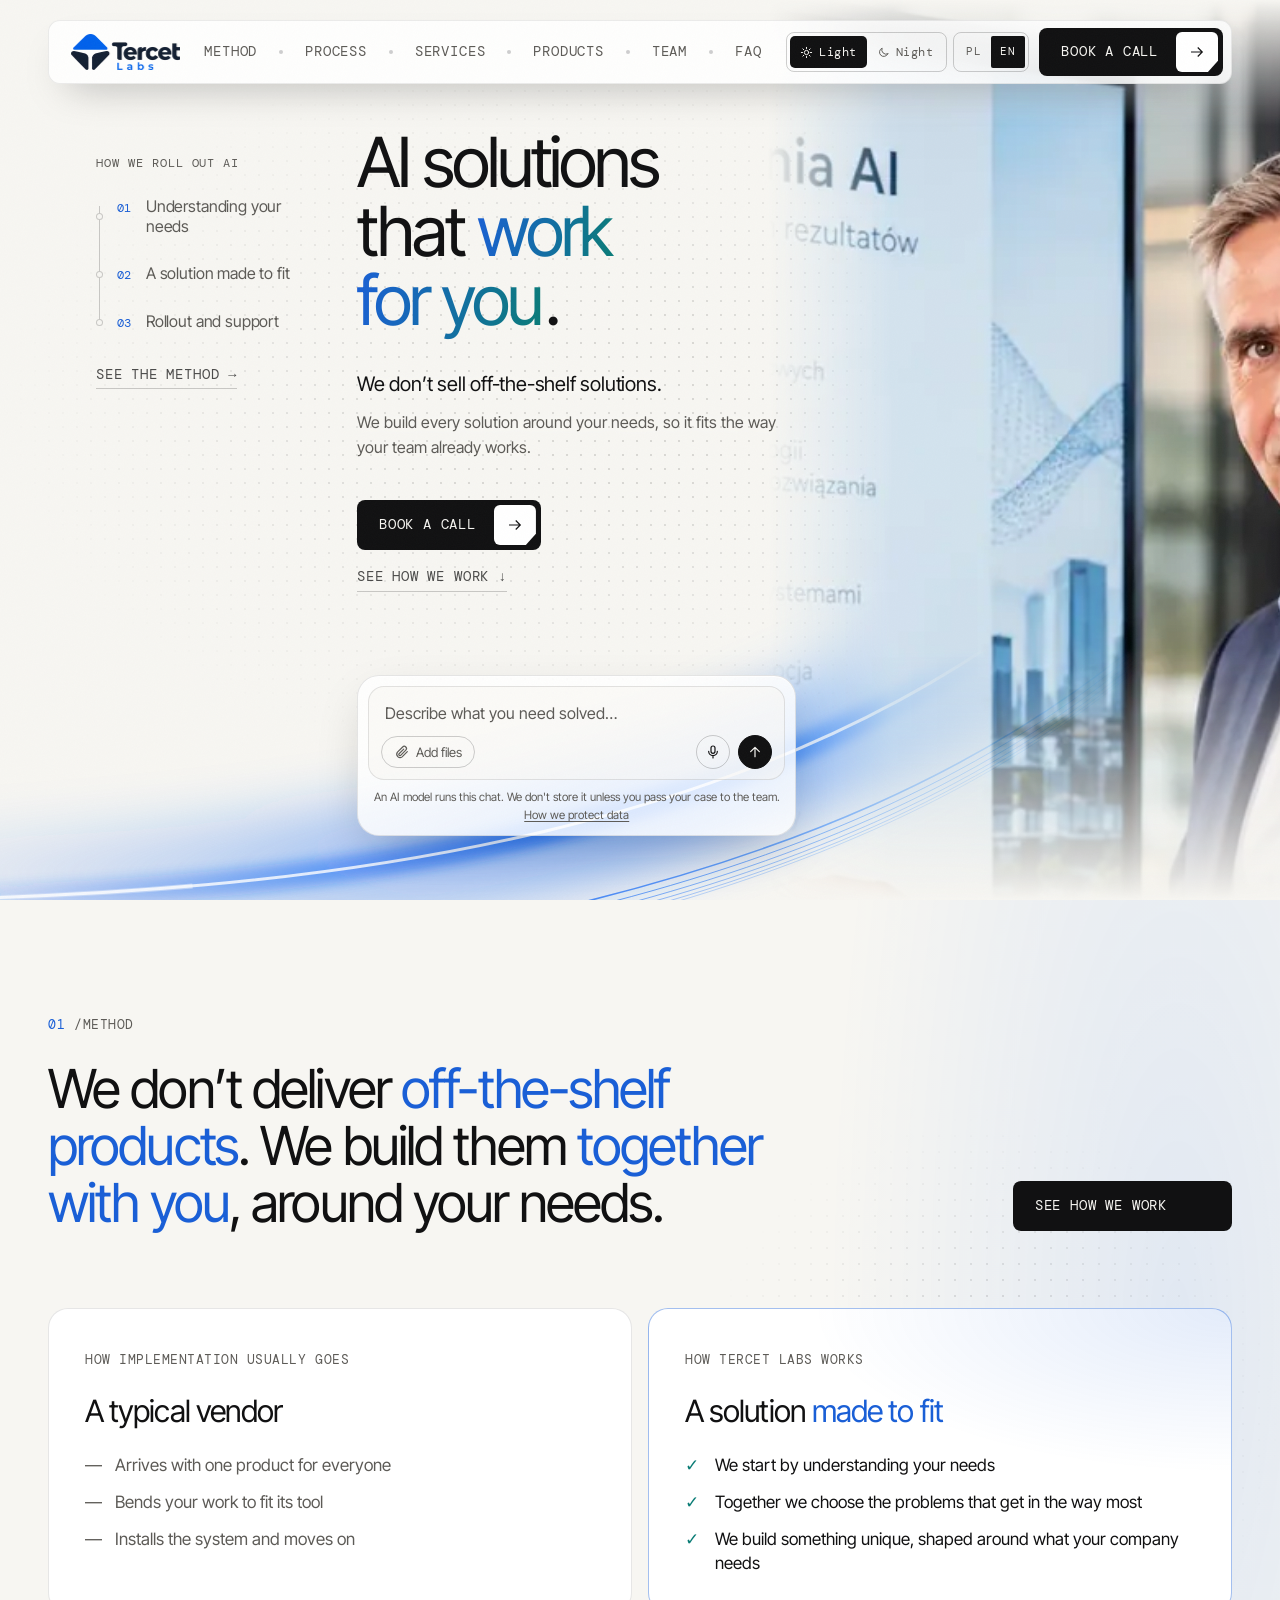
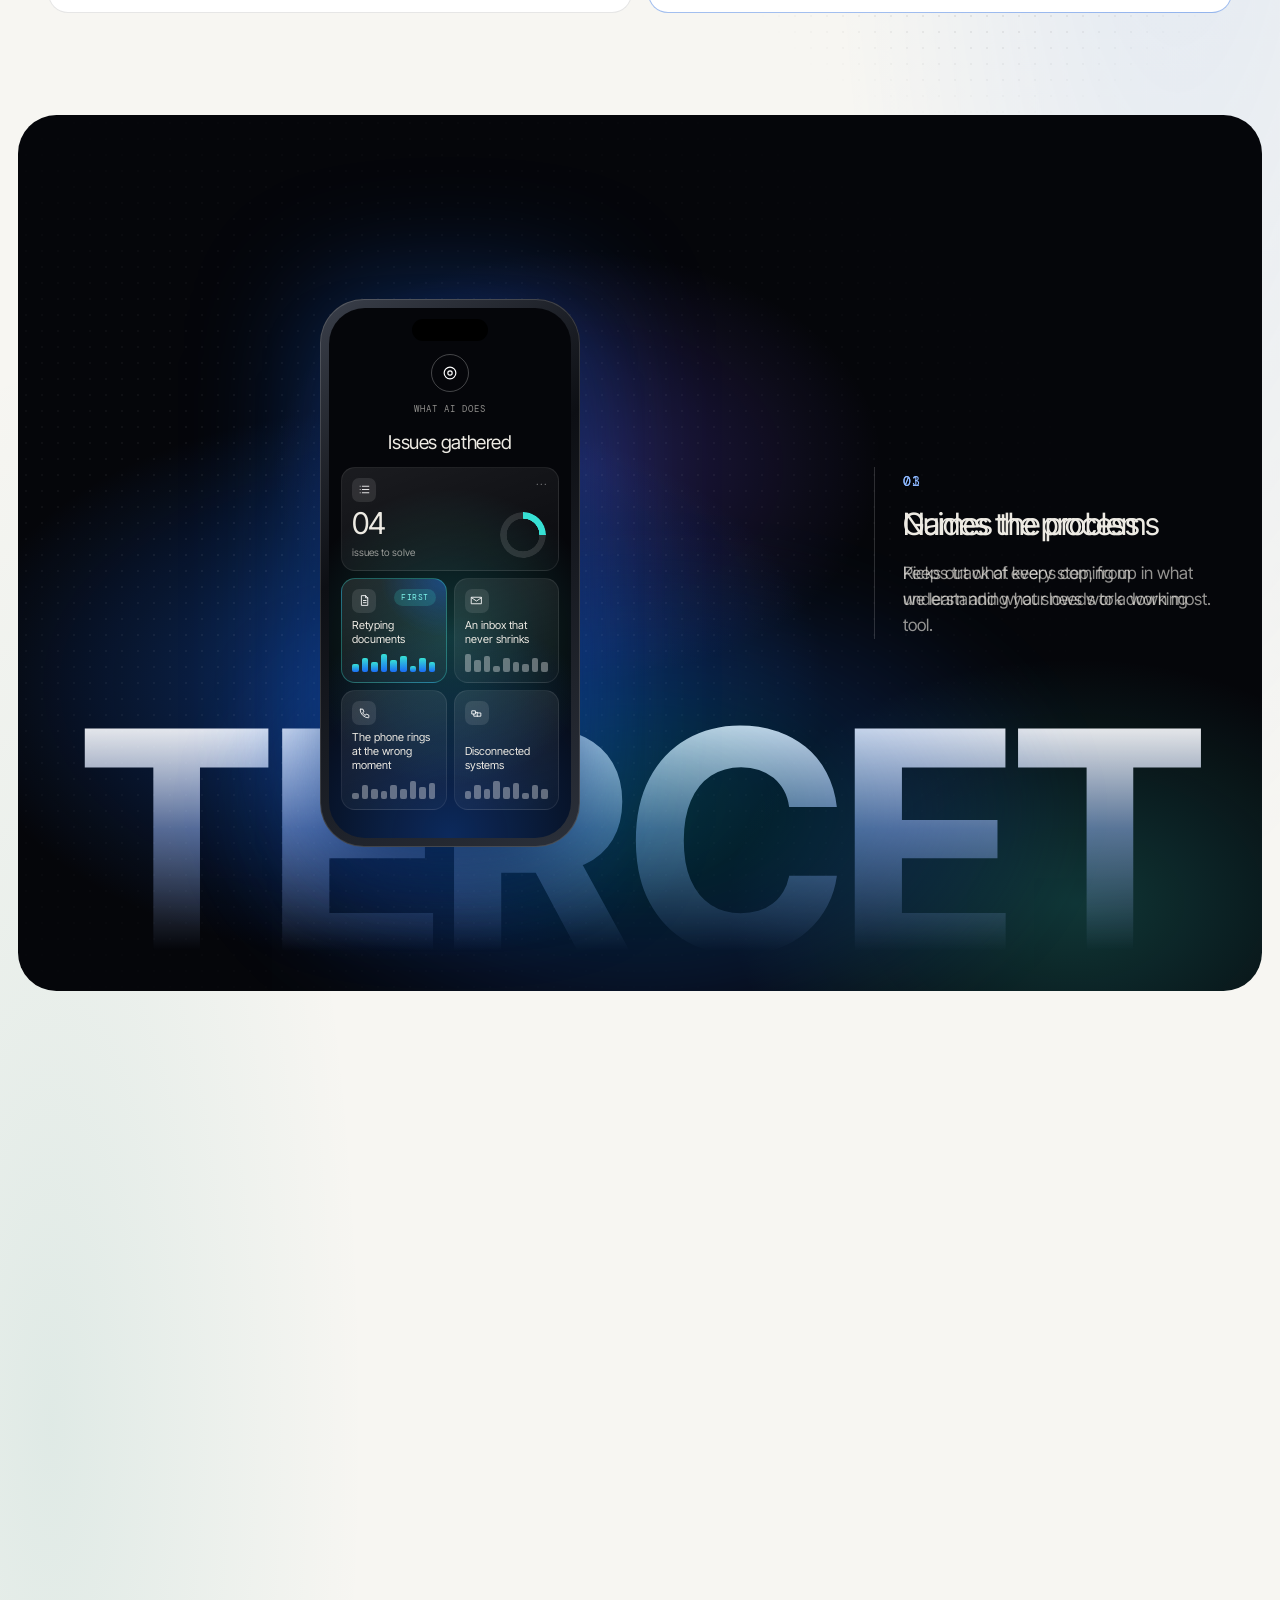
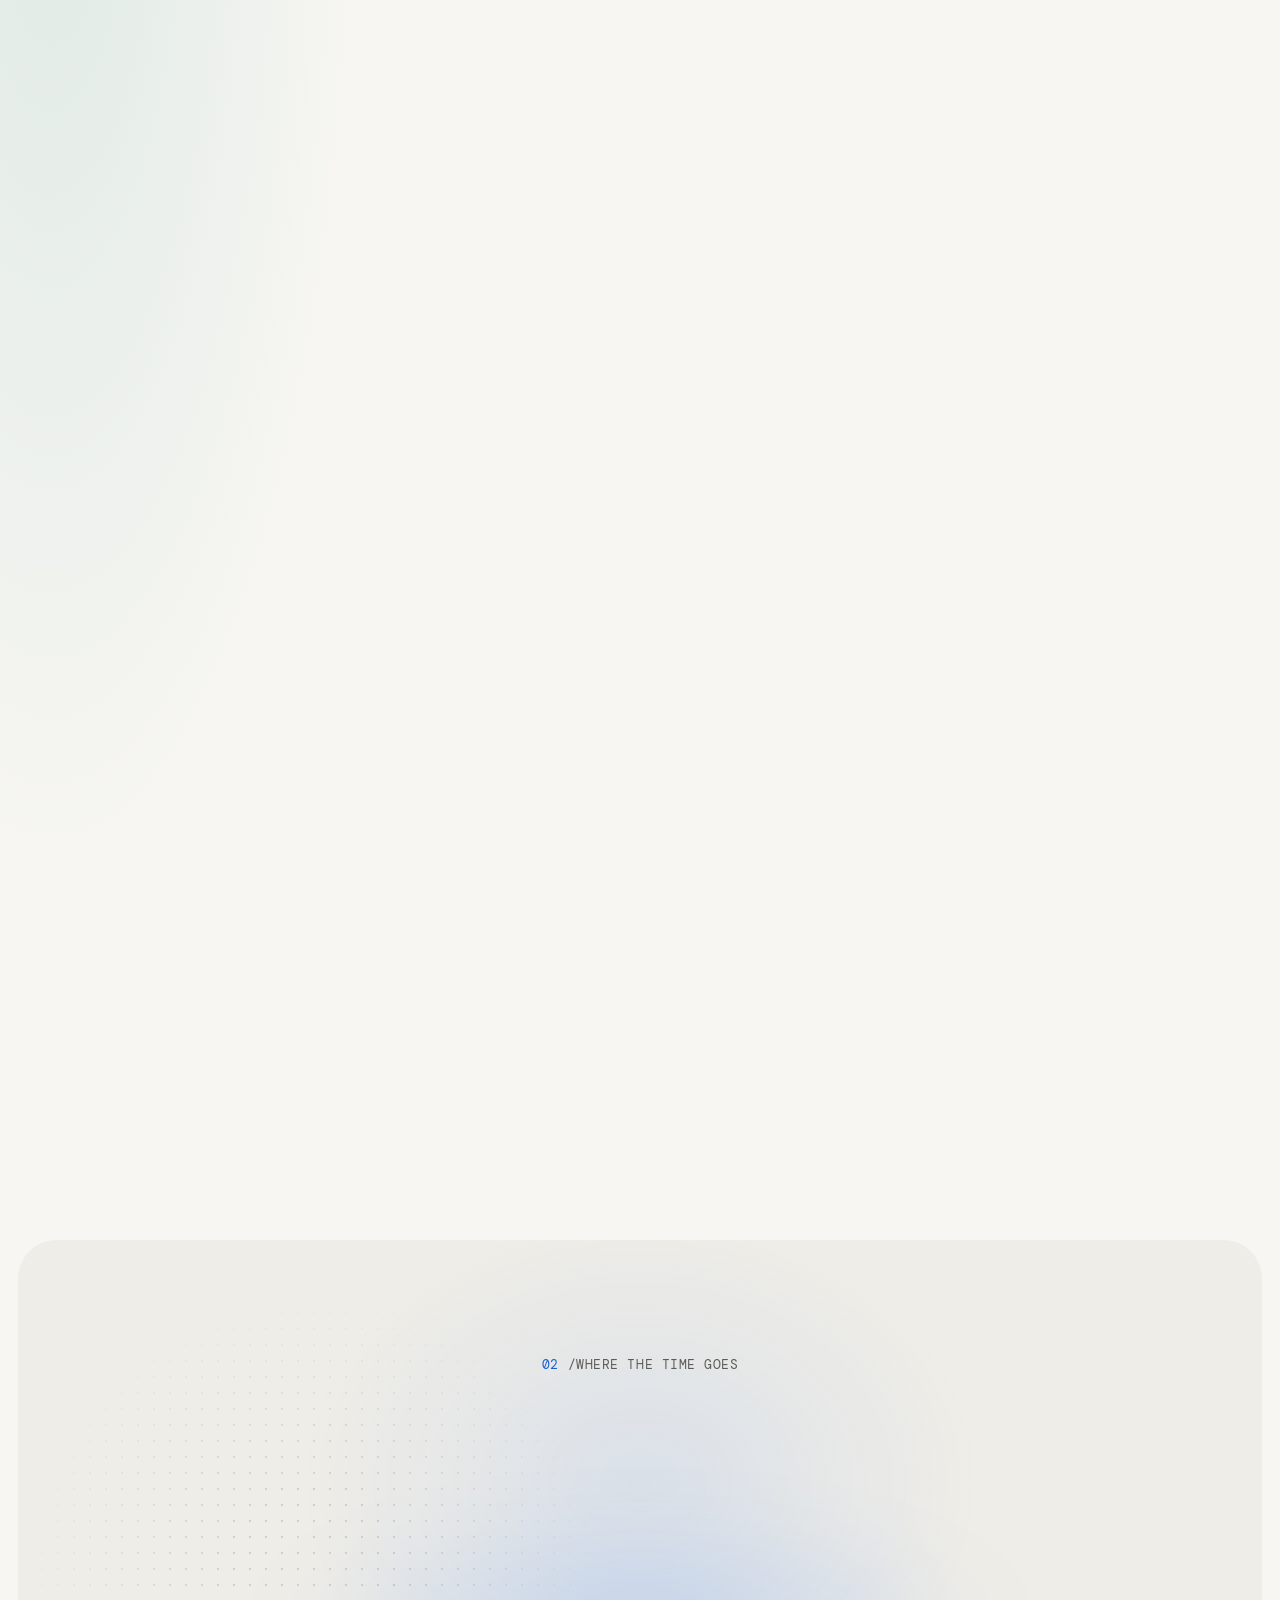
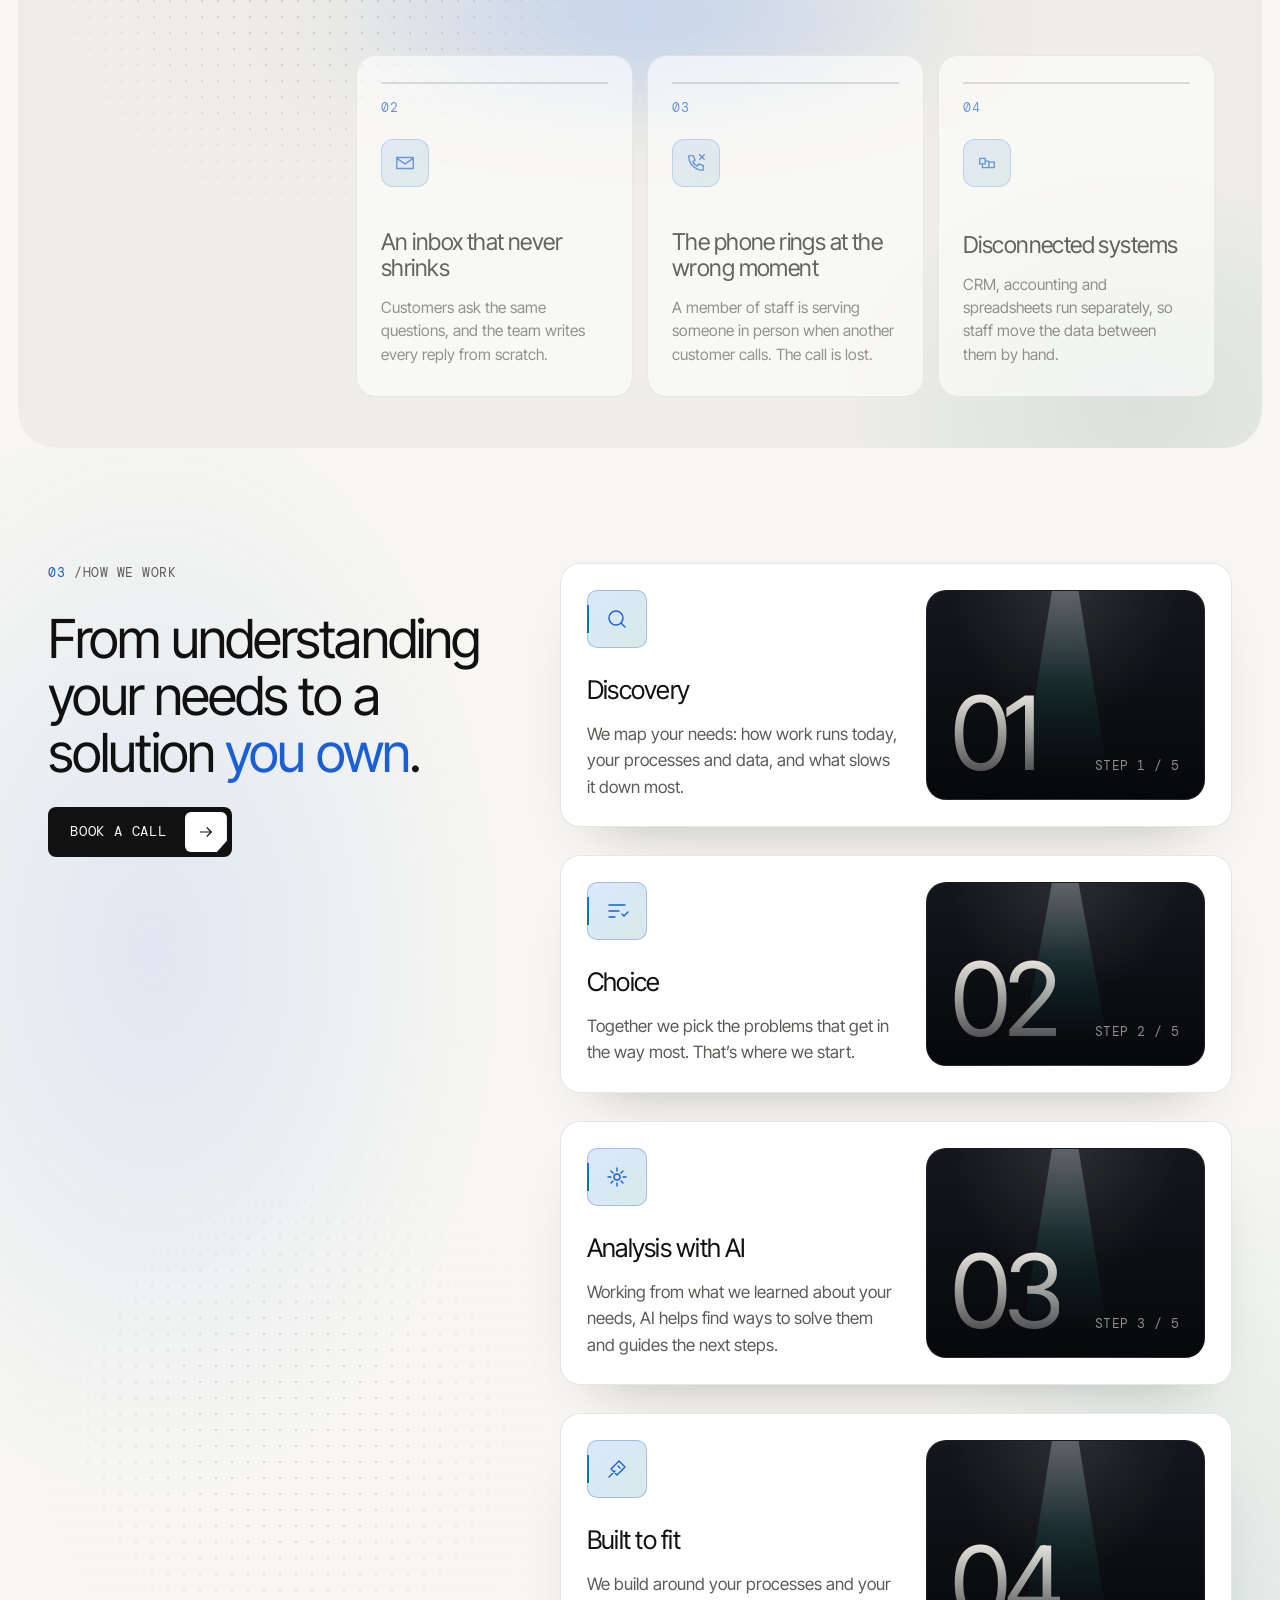
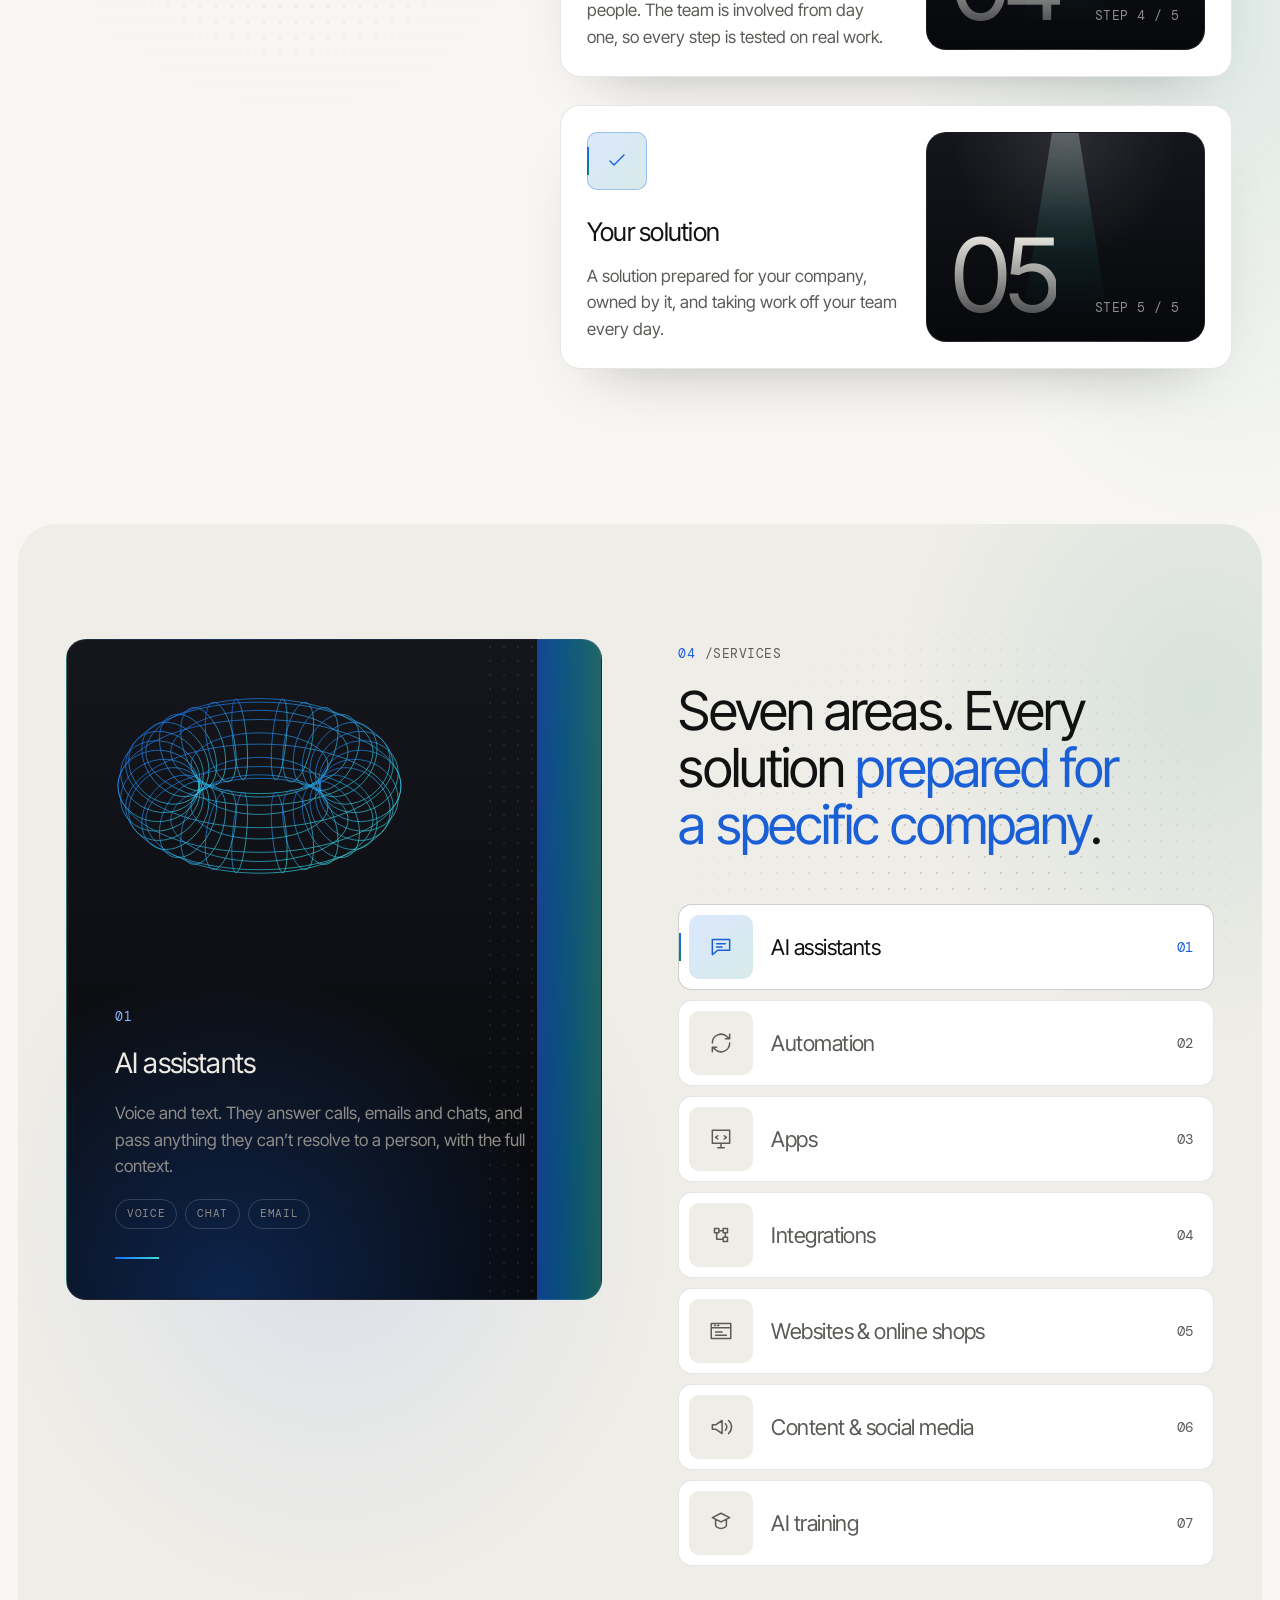
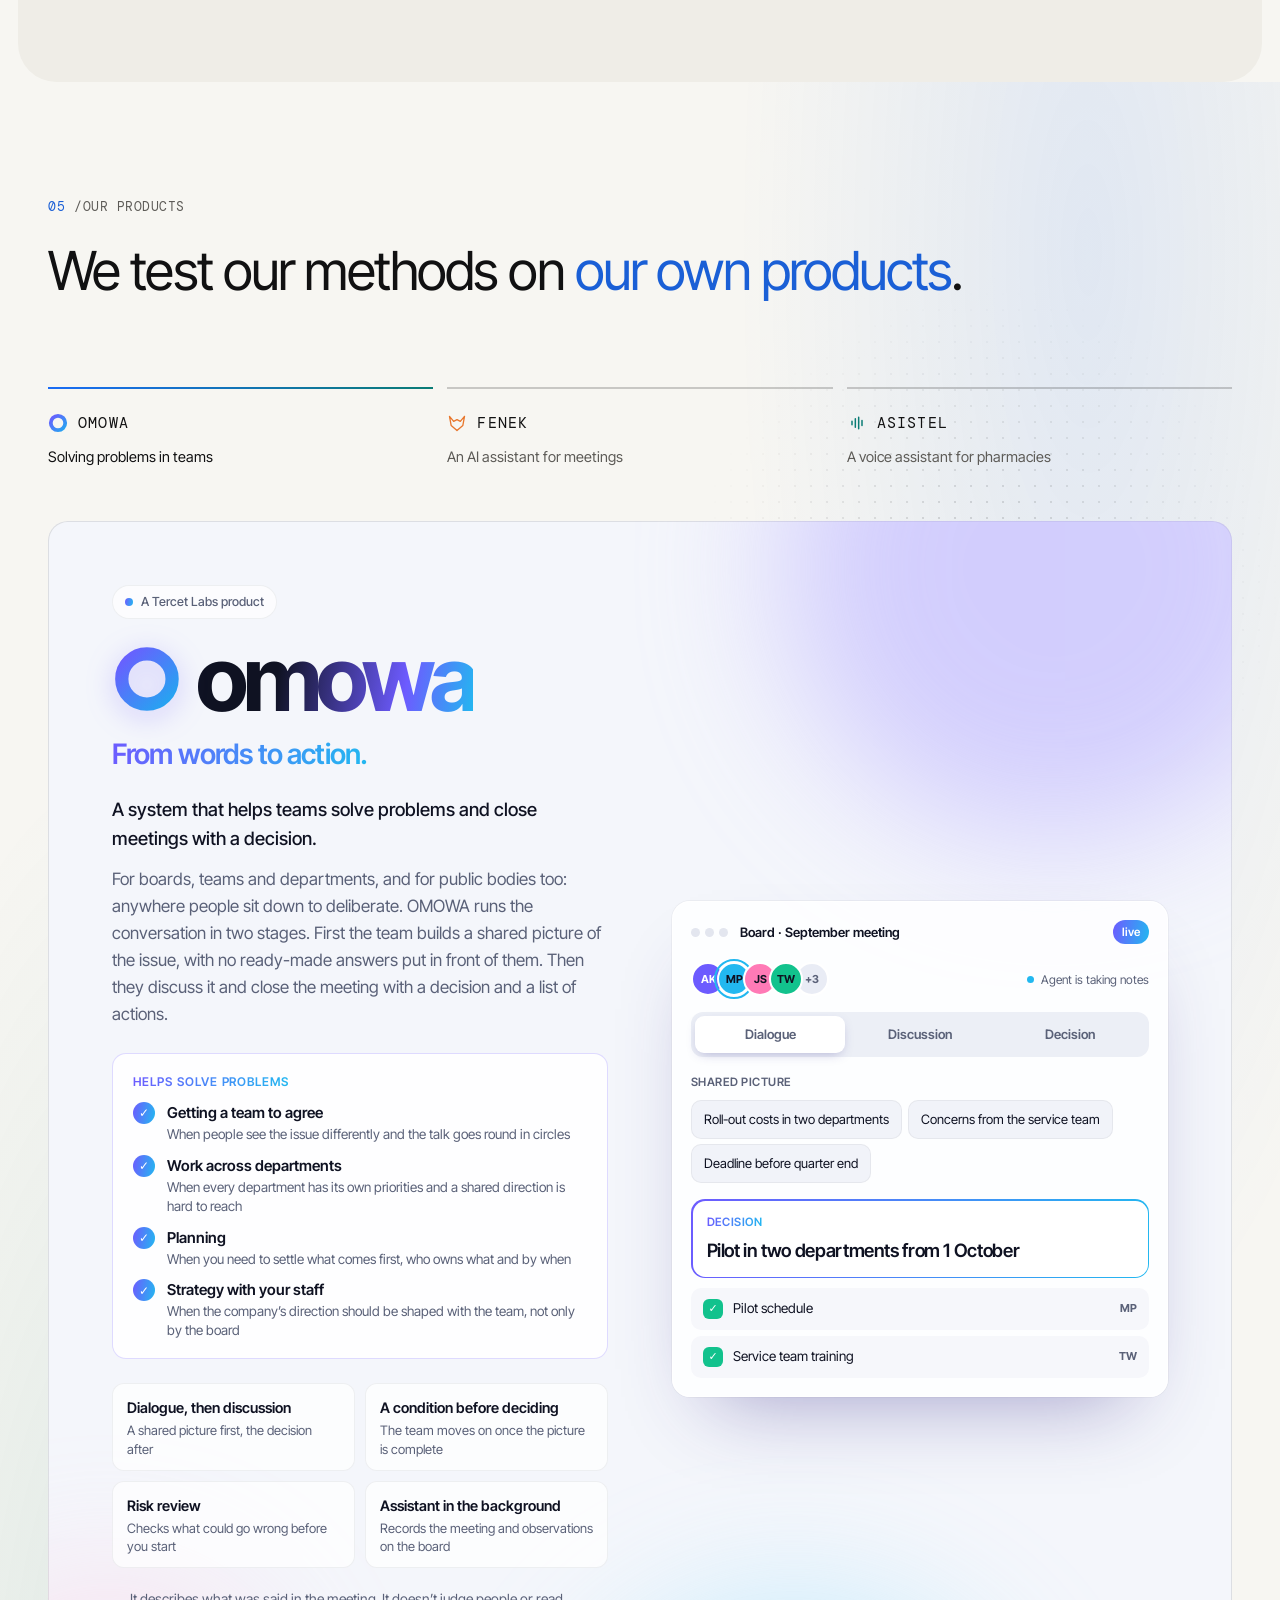
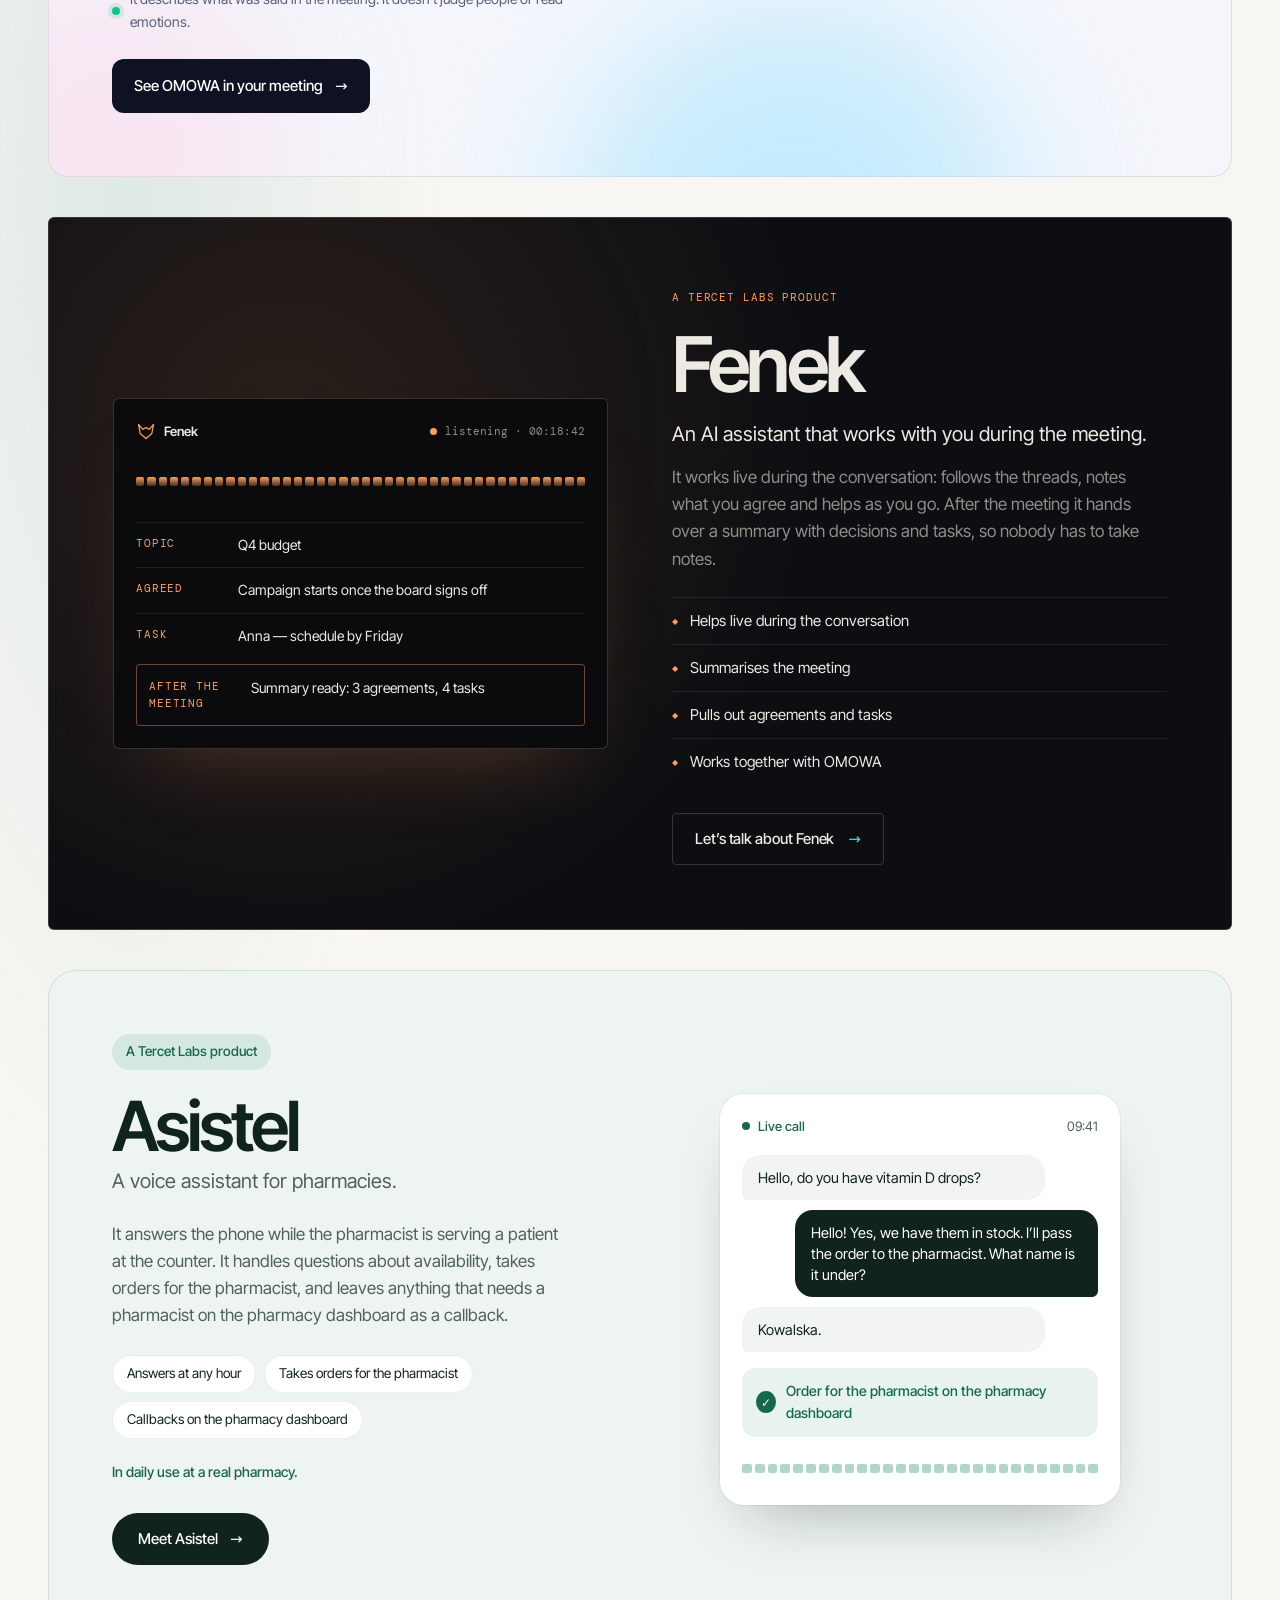
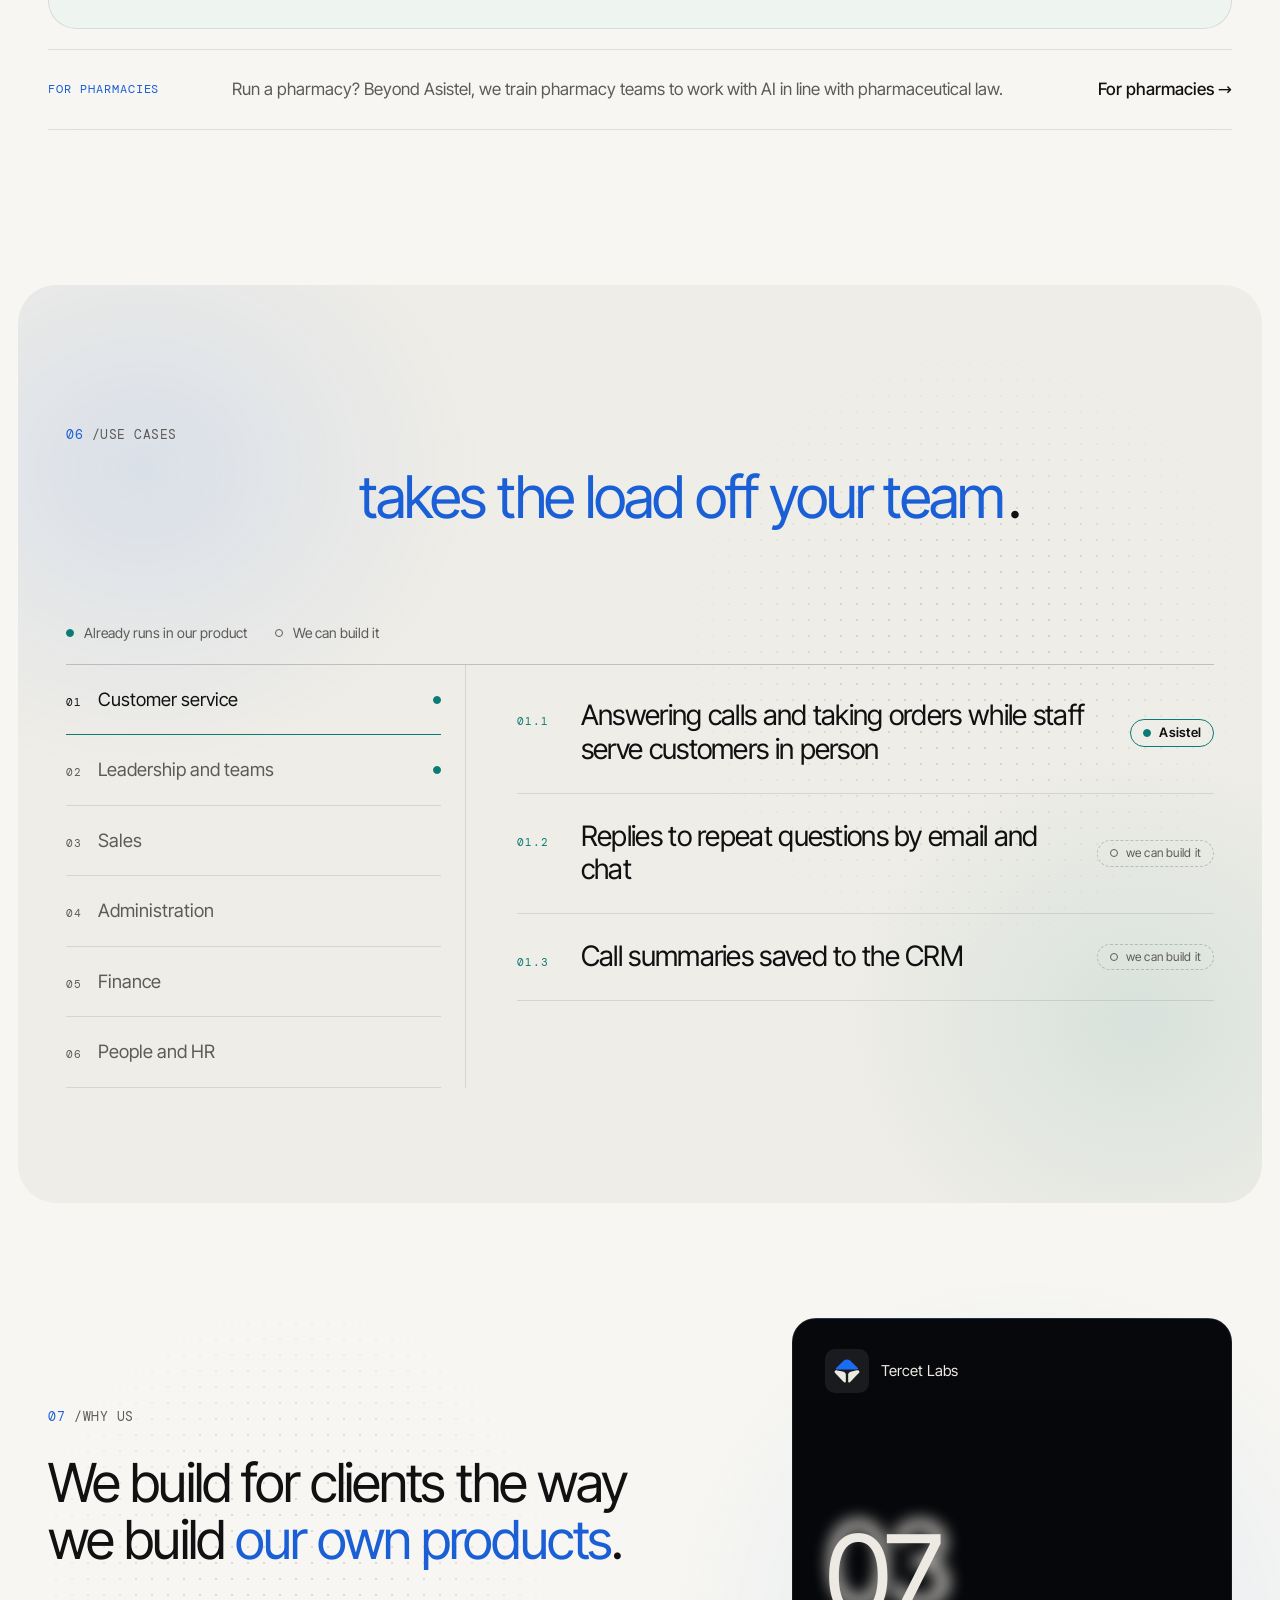
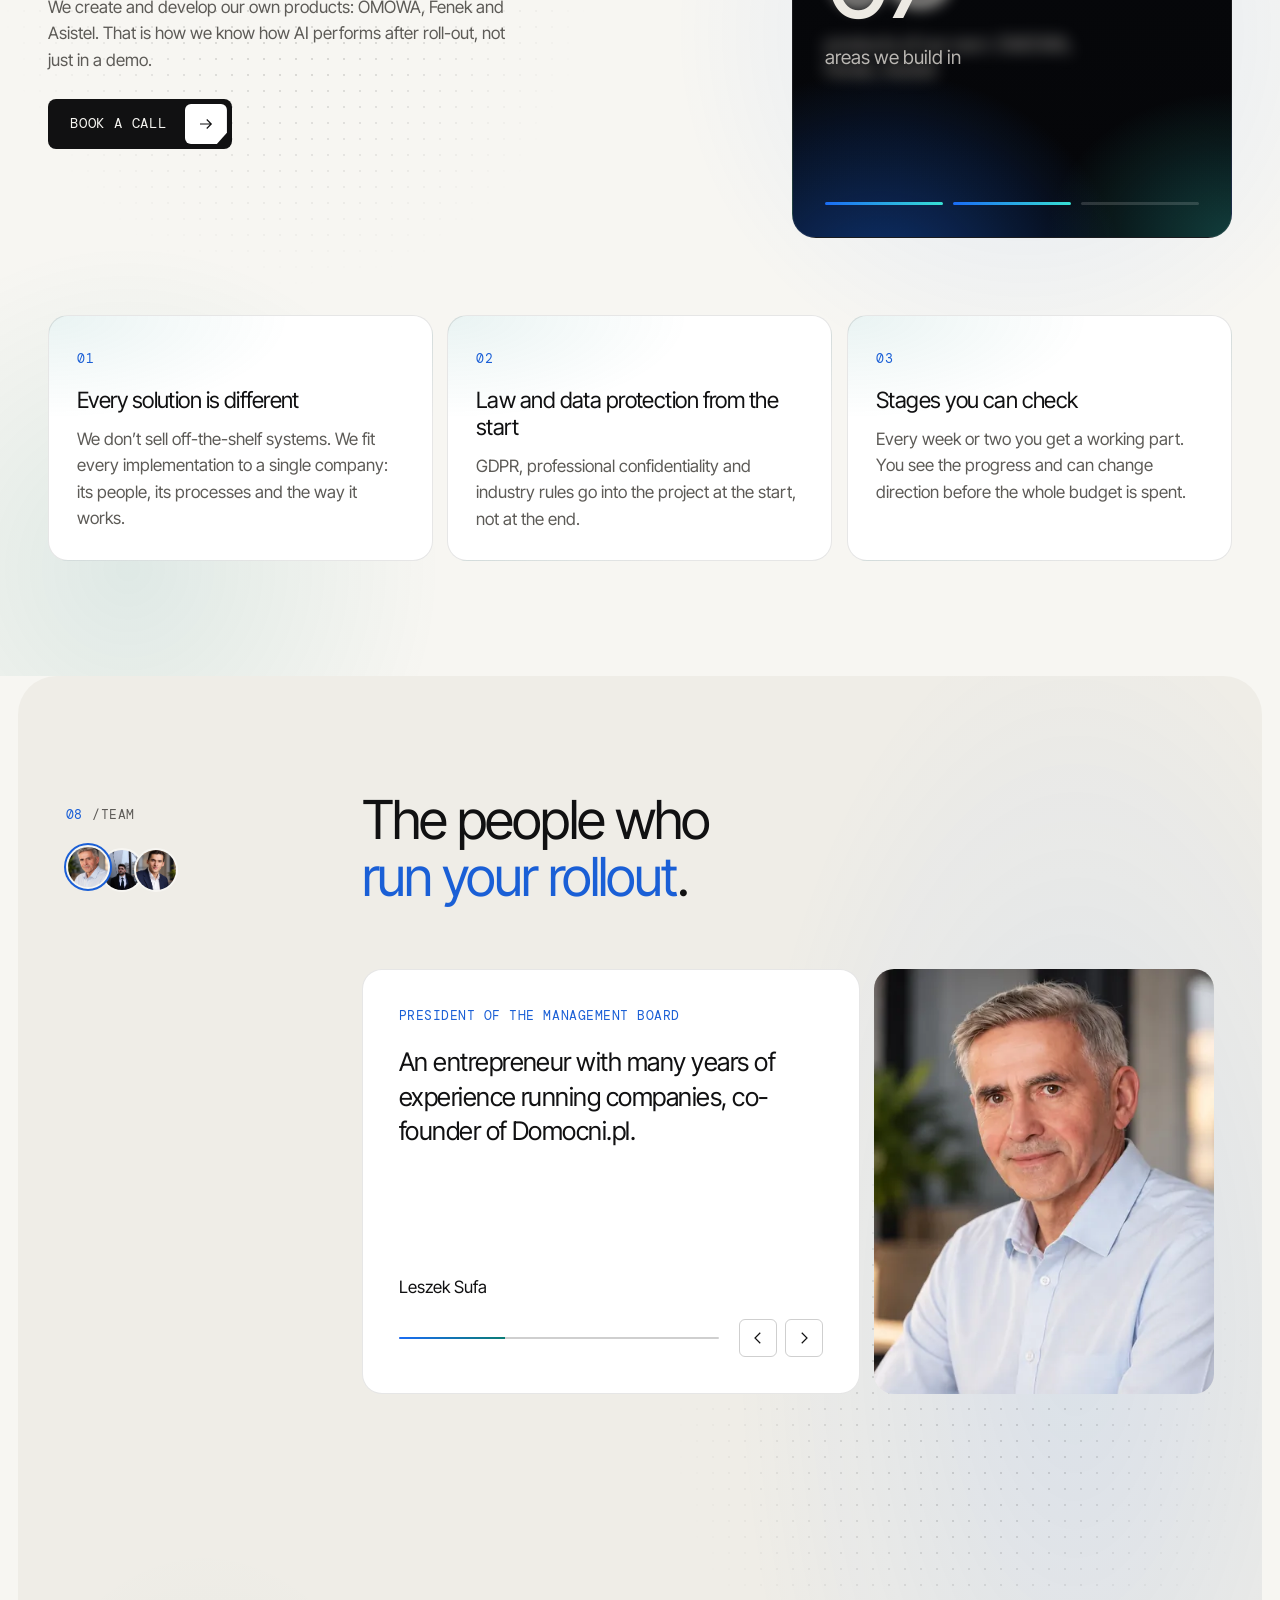
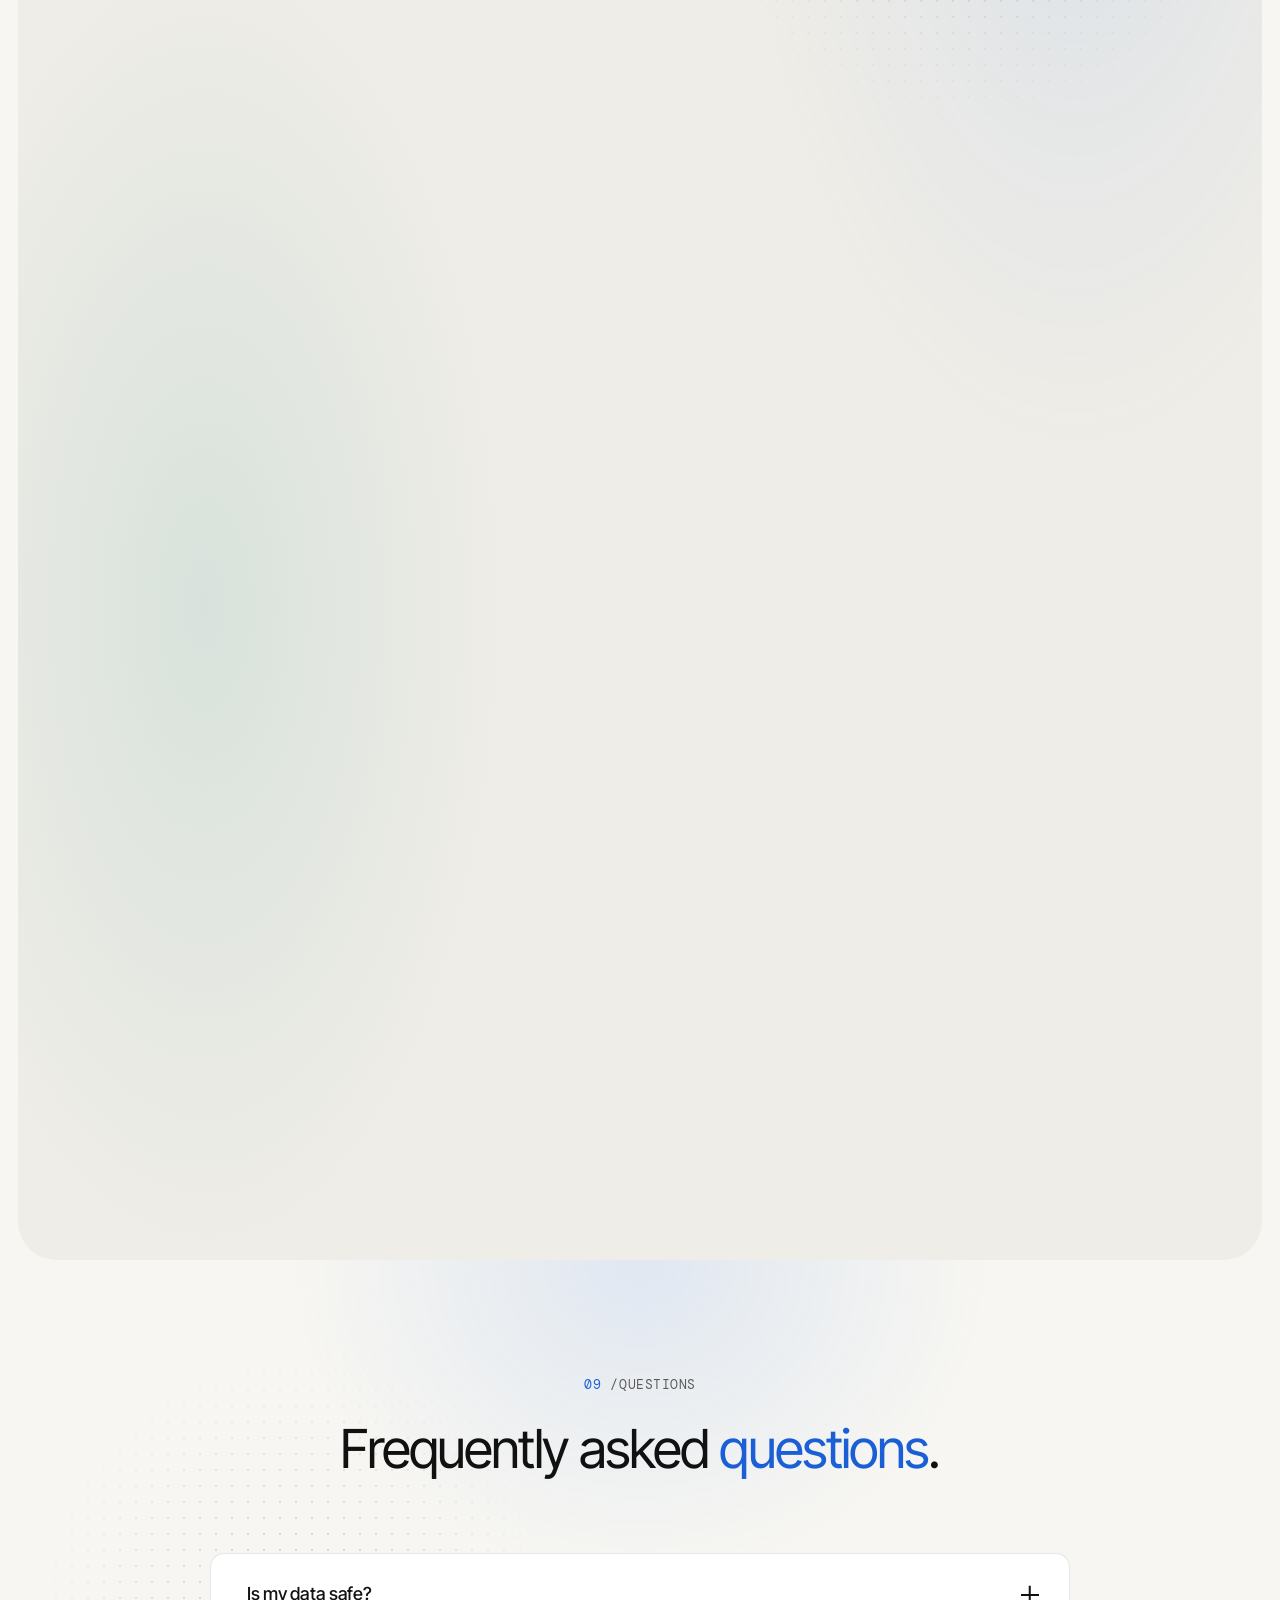
==== commit 3c4e1daa: "Maciej na srodku w zespole." ====
--- a/en/index.html
+++ b/en/index.html
@@ -19,4 +19,4 @@
     })();</script><meta name="viewport" content="width=device-width, initial-scale=1"><title>Tercet Labs — bringing AI into companies, together with their teams</title><meta name="description" content="We start by understanding your needs, choose together the problems that hold work back most, and use AI to build a solution fitted to your company. The solution is yours to keep."><meta name="theme-color" content="#f7f6f2" data-theme-color><link rel="canonical" href="https://tercetlabs.pl/en/"><link rel="alternate" hreflang="pl" href="https://tercetlabs.pl/"><link rel="alternate" hreflang="en" href="https://tercetlabs.pl/en/"><link rel="alternate" hreflang="x-default" href="https://tercetlabs.pl/"><link rel="icon" type="image/png" sizes="64x64" href="/favicon.png"><link rel="apple-touch-icon" href="/apple-touch-icon.png"><meta property="og:title" content="Tercet Labs — bringing AI into companies, together with their teams"><meta property="og:description" content="We start by understanding your needs, choose together the problems that hold work back most, and use AI to build a solution fitted to your company. The solution is yours to keep."><meta property="og:locale" content="en_GB"><meta property="og:locale:alternate" content="pl_PL"><meta property="og:type" content="website"><meta property="og:image" content="https://tercetlabs.pl/brand/og.png"><meta property="og:image:width" content="1200"><meta property="og:image:height" content="630"><script type="application/ld+json">{"@context":"https://schema.org","@type":"Organization","name":"Tercet Labs sp. z o.o.","legalName":"Tercet Labs spółka z ograniczoną odpowiedzialnością","url":"https://tercetlabs.pl","email":"kontakt@tercetlabs.pl","taxID":"5362006891","address":{"@type":"PostalAddress","streetAddress":"ul. Gen. Lucjana Żeligowskiego 27/18","postalCode":"05-123","addressLocality":"Chotomów","addressCountry":"PL"}}</script><style>@font-face{font-family:Inter Tight Variable;font-style:normal;font-weight:100 900;font-display:swap;src:url(/_astro/inter-tight.CTD_b1qW.woff2)format("woff2-variations");unicode-range:U+??,U+131,U+152-153,U+2BB-2BC,U+2C6,U+2DA,U+2DC,U+304,U+308,U+329,U+2000-206F,U+20AC,U+2122,U+2191,U+2193,U+2212,U+2215,U+FEFF,U+FFFD}@font-face{font-family:Inter Tight Variable;font-style:normal;font-weight:100 900;font-display:swap;src:url(/_astro/inter-tight-ext.DiM_GvHw.woff2)format("woff2-variations");unicode-range:U+100-2BA,U+2BD-2C5,U+2C7-2CC,U+2CE-2D7,U+2DD-2FF,U+304,U+308,U+329,U+1D00-1DBF,U+1E00-1E9F,U+1EF2-1EFF,U+2020,U+20A0-20AB,U+20AD-20C0,U+2113,U+2C60-2C7F,U+A720-A7FF}@font-face{font-family:Instrument Serif;font-style:normal;font-weight:400;font-display:swap;src:url(/_astro/instrument-serif.DdhWG2SM.woff2)format("woff2");unicode-range:U+??,U+131,U+152-153,U+2BB-2BC,U+2C6,U+2DA,U+2DC,U+304,U+308,U+329,U+2000-206F,U+20AC,U+2122,U+2191,U+2193,U+2212,U+2215,U+FEFF,U+FFFD}@font-face{font-family:Instrument Serif;font-style:normal;font-weight:400;font-display:swap;src:url(/_astro/instrument-serif-ext.C7FU8bi1.woff2)format("woff2");unicode-range:U+100-2BA,U+2BD-2C5,U+2C7-2CC,U+2CE-2D7,U+2DD-2FF,U+304,U+308,U+329,U+1D00-1DBF,U+1E00-1E9F,U+1EF2-1EFF,U+2020,U+20A0-20AB,U+20AD-20C0,U+2113,U+2C60-2C7F,U+A720-A7FF}@font-face{font-family:Instrument Serif;font-style:italic;font-weight:400;font-display:swap;src:url(/_astro/instrument-serif-i.BsBw74gu.woff2)format("woff2");unicode-range:U+??,U+131,U+152-153,U+2BB-2BC,U+2C6,U+2DA,U+2DC,U+304,U+308,U+329,U+2000-206F,U+20AC,U+2122,U+2191,U+2193,U+2212,U+2215,U+FEFF,U+FFFD}@font-face{font-family:Instrument Serif;font-style:italic;font-weight:400;font-display:swap;src:url(/_astro/instrument-serif-i-ext.USwdnAgp.woff2)format("woff2");unicode-range:U+100-2BA,U+2BD-2C5,U+2C7-2CC,U+2CE-2D7,U+2DD-2FF,U+304,U+308,U+329,U+1D00-1DBF,U+1E00-1E9F,U+1EF2-1EFF,U+2020,U+20A0-20AB,U+20AD-20C0,U+2113,U+2C60-2C7F,U+A720-A7FF}@font-face{font-family:DM Mono;font-style:normal;font-weight:400;font-display:swap;src:url(/_astro/dm-mono-400.B4PNi-Jp.woff2)format("woff2");unicode-range:U+??,U+131,U+152-153,U+2BB-2BC,U+2C6,U+2DA,U+2DC,U+304,U+308,U+329,U+2000-206F,U+20AC,U+2122,U+2191,U+2193,U+2212,U+2215,U+FEFF,U+FFFD}@font-face{font-family:DM Mono;font-style:normal;font-weight:400;font-display:swap;src:url(/_astro/dm-mono-400-ext.CEPR5thp.woff2)format("woff2");unicode-range:U+100-2BA,U+2BD-2C5,U+2C7-2CC,U+2CE-2D7,U+2DD-2FF,U+304,U+308,U+329,U+1D00-1DBF,U+1E00-1E9F,U+1EF2-1EFF,U+2020,U+20A0-20AB,U+20AD-20C0,U+2113,U+2C60-2C7F,U+A720-A7FF}@font-face{font-family:DM Mono;font-style:normal;font-weight:500;font-display:swap;src:url(/_astro/dm-mono-500.DOEb2sS3.woff2)format("woff2");unicode-range:U+??,U+131,U+152-153,U+2BB-2BC,U+2C6,U+2DA,U+2DC,U+304,U+308,U+329,U+2000-206F,U+20AC,U+2122,U+2191,U+2193,U+2212,U+2215,U+FEFF,U+FFFD}@font-face{font-family:DM Mono;font-style:normal;font-weight:500;font-display:swap;src:url(/_astro/dm-mono-500-ext.BDk6y0Kt.woff2)format("woff2");unicode-range:U+100-2BA,U+2BD-2C5,U+2C7-2CC,U+2CE-2D7,U+2DD-2FF,U+304,U+308,U+329,U+1D00-1DBF,U+1E00-1E9F,U+1EF2-1EFF,U+2020,U+20A0-20AB,U+20AD-20C0,U+2113,U+2C60-2C7F,U+A720-A7FF}:root{color-scheme:light;--bg:#f7f6f2;--bg-2:#efede7;--surface:#fff;--text-rgb:17, 17, 18;--line:#1111121a;--line-strong:#11111233;--text:#111112;--muted:#5d5b57;--brand:#1a6cf5;--accent:#1a5fd6;--accent-dim:#1a5fd61f;--glow:#0a7c75;--glow-dim:#0a7c751f;--shine:#37e0d4;--sygnet-skrzydlo:#24335e;--nav-bg:#f7f6f2fb;--chip-bg:#ffffffb8;--card-bg:#fff;--btn-solid-hover-bg:var(--brand);--btn-solid-hover-fg:#fff;--btn-solid-hover-arr:#fff;--grain-opacity:.025;--island-ring:#1111121a;--aura-opacity:.45;--paper:#0f0f11;--ink:#edeae3;--ink-muted:#8f8d88;--ink-line:#edeae31f;--sans:"Inter Tight Variable", "Inter Tight", system-ui, -apple-system, "Segoe UI", sans-serif;--serif:"Instrument Serif", "Times New Roman", Georgia, serif;--mono:"JetBrains Mono", ui-monospace, "SFMono-Regular", Consolas, monospace;--gutter:clamp(20px, 4vw, 48px);--max:1280px;--radius:4px;--ease:cubic-bezier(.2, .7, .1, 1)}:root[data-theme=dark],:root:not([data-theme=dark]) .inverse,.tone-dark{color-scheme:dark;--bg:#0a0a0b;--bg-2:#0f0f11;--surface:#141416;--text-rgb:237, 234, 227;--line:#edeae317;--line-strong:#edeae32e;--text:#edeae3;--muted:#8f8d88;--brand:#1a6cf5;--accent:#8db8ff;--accent-dim:#8db8ff29;--glow:#37e0d4;--glow-dim:#37e0d429;--shine:#fff;--sygnet-skrzydlo:#e9edf5;--nav-bg:#0a0a0bf7;--chip-bg:#0a0a0b99;--card-bg:#111114;--btn-solid-hover-bg:#fff;--btn-solid-hover-fg:#0a0a0b;--btn-solid-hover-arr:var(--brand);--grain-opacity:.035;--island-ring:transparent;--aura-opacity:1}:root[data-theme=dark]{--paper:#f2f0ea;--ink:#111112;--ink-muted:#5d5b57;--ink-line:#1111121f}.tone-dark{color:var(--text)}*,:before,:after{box-sizing:border-box}.theme-switching body,.theme-switching body *,.theme-switching body :before,.theme-switching body :after{transition:background-color .4s var(--ease), color .4s var(--ease), border-color .4s var(--ease), fill .4s var(--ease), stroke .4s var(--ease)!important}html{scroll-behavior:smooth;-webkit-text-size-adjust:100%}body{background:var(--bg);color:var(--text);font-family:var(--sans);font-feature-settings:"ss01", "cv11";-webkit-font-smoothing:antialiased;margin:0;font-size:17px;line-height:1.6;overflow-x:hidden}body:before{content:"";pointer-events:none;z-index:100;opacity:var(--grain-opacity);background-image:url("data:image/svg+xml,%3Csvg xmlns='http://www.w3.org/2000/svg' width='160' height='160'%3E%3Cfilter id='n'%3E%3CfeTurbulence type='fractalNoise' baseFrequency='.9' numOctaves='2' stitchTiles='stitch'/%3E%3C/filter%3E%3Crect width='100%25' height='100%25' filter='url(%23n)'/%3E%3C/svg%3E");position:fixed;inset:0}img,svg{max-width:100%;display:block}a{color:inherit;text-decoration:none}::selection{background:var(--glow);color:var(--bg)}.wrap{width:100%;max-width:var(--max);padding-inline:var(--gutter);margin-inline:auto}em{font-family:var(--serif);letter-spacing:-.01em;font-style:italic;font-weight:400}.mono{font-family:var(--mono);letter-spacing:.08em;text-transform:uppercase;font-size:12px}.btn{--h:52px;height:var(--h);border-radius:var(--radius);font-family:var(--sans);letter-spacing:-.005em;cursor:pointer;transition:background .35s var(--ease), color .35s var(--ease), border-color .35s var(--ease), translate .4s var(--ease);white-space:nowrap;translate:var(--bx,0px) var(--by,0px);border:1px solid #0000;align-items:center;gap:14px;padding-inline:22px;font-size:15px;font-weight:500;display:inline-flex}.btn .arr{color:var(--glow);transition:transform .35s var(--ease)}.btn:hover .arr{transform:translate(4px)}.btn--solid{background:var(--text);color:var(--bg)}.btn--solid .arr{color:var(--brand)}.btn--solid:hover{background:var(--btn-solid-hover-bg);color:var(--btn-solid-hover-fg)}.btn--solid:hover .arr{color:var(--btn-solid-hover-arr)}.btn--ghost{border-color:var(--line-strong);color:var(--text)}.btn--ghost:hover{border-color:var(--text)}.sec{border-top:1px solid var(--line);padding-block:clamp(96px,13vw,180px);position:relative}.sec-head{grid-template-columns:repeat(12,1fr);gap:24px;margin-bottom:clamp(56px,7vw,96px);display:grid}.sec-head .mono{color:var(--muted);grid-column:1/4;padding-top:.9em}.sec-head .mono:before{content:"";background:linear-gradient(135deg, var(--brand), var(--glow));clip-path:polygon(50% 0,100% 100%,0 100%);width:.62em;height:.55em;transition:transform 1.2s var(--ease) .3s;margin-right:.7em;display:inline-block;transform:rotate(-90deg)}.sec-head .mono.is-in:before{transform:rotate(180deg)}.sec:hover .sec-head .mono:before{transition-duration:2.4s;transform:rotate(540deg)}.sec-head h2{letter-spacing:-.035em;text-wrap:balance;grid-column:4/13;margin:0;font-size:clamp(2.1rem,4.6vw,4rem);font-weight:500;line-height:1.04}.sec-head h2 em{color:var(--accent);font-size:1.08em}.sec-head h2 em,.hero h1 em{background:linear-gradient(100deg, var(--accent) 0%, var(--accent) 38%, var(--shine) 46%, var(--glow) 54%, var(--accent) 62%, var(--accent) 100%);color:#0000;background-position:100% 0;background-size:260% 100%;-webkit-background-clip:text;background-clip:text;padding-right:.08em}.is-in .line-mask>span em,.line-mask.is-in>span em{animation:blysk 2.2s var(--ease) .6s both}.sec-head h2:hover em{animation:blysk-hover 1.6s var(--ease) both}@keyframes blysk{0%{background-position:100% 0}to{background-position:0 0}}@keyframes blysk-hover{0%{background-position:100% 0}to{background-position:0 0}}[data-spot]{isolation:isolate;position:relative}[data-spot]:after{content:"";z-index:-1;pointer-events:none;background:radial-gradient(320px circle at var(--mx,50%) var(--my,50%), var(--glow-dim), transparent 70%);opacity:0;transition:opacity .45s var(--ease);position:absolute;inset:0}[data-spot]:hover:after{opacity:1}.inverse [data-spot]:after{background:radial-gradient(320px circle at var(--mx,50%) var(--my,50%), #1a6cf51a, transparent 70%)}@media (width<=860px){.sec-head{grid-template-columns:1fr;gap:18px}.sec-head .mono,.sec-head h2{grid-column:auto;padding-top:0}}[data-reveal]{opacity:0;transition:opacity 1.1s var(--ease), transform 1.4s var(--ease), filter 1.1s var(--ease);transition-delay:var(--d,0s);will-change:transform, opacity;transform:translateY(64px)}[data-reveal=left]{transform:translate(-96px)}[data-reveal=right]{transform:translate(96px)}[data-reveal=zoom]{filter:blur(10px);transform:scale(.82)}.hero,.sec,.inverse,.foot{overflow-x:clip}[data-parallax]{will-change:transform}[data-reveal].is-in{opacity:1;filter:none;transform:none}.line-mask{padding-bottom:.08em;display:block;overflow:hidden}.line-mask>span{transition:transform 1.1s var(--ease);transition-delay:var(--d,0s);display:block;transform:translateY(105%)}.is-in .line-mask>span,.line-mask.is-in>span{transform:none}@media (prefers-reduced-motion:reduce){html{scroll-behavior:auto}[data-reveal],.line-mask>span{opacity:1!important;transition:none!important;transform:none!important}*,:before,:after{animation-duration:.001ms!important;animation-iteration-count:1!important}}.sr-only{clip:rect(0 0 0 0);white-space:nowrap;width:1px;height:1px;position:absolute;overflow:hidden}:focus-visible{outline:1px solid var(--accent);outline-offset:3px}:root{--r-karta:20px;--r-btn:8px;--cien:0 18px 52px -14px #11111238;--szklo:#ffffffd6;--szklo-line:#1111121a;--szklo-blysk:inset 0 1px 0 #ffffffe6;--display:var(--sans);--z-btn-bg:#111112;--z-btn-fg:#f7f6f2;--z-btn-kafel:#fff;--z-btn-kafel-fg:#111112;--z-wstega-1:#1a6cf5;--z-wstega-2:#37e0d4;--z-kropki:#11111217;--z-panel-gora:#14161c;--z-panel-dol:#07080b;--z-panel-glebia:#050609;--z-kapsula:#ffffffd6;--z-kapsula-pelna:#fffffff5;--z-kapsula-linia:#11111214;--z-na-ciemnym:#edeae3}:root[data-theme=dark],.tone-dark{--bg:#050507;--bg-2:#0b0c10;--surface:#0d0e12;--card-bg:#0d0e12;--cien:0 18px 52px -14px #0009;--szklo:#101218d1;--szklo-line:#ffffff1f;--szklo-blysk:inset 0 1px 0 #ffffff24;--z-btn-bg:#17181d;--z-btn-fg:#edeae3;--z-btn-kafel:#fff;--z-btn-kafel-fg:#0a0a0b;--z-kropki:#ffffff17;--nav-bg:#050507e6;--z-kapsula:#0e0f13d1;--z-kapsula-pelna:#0a0b0ef2;--z-kapsula-linia:#ffffff14}.tone-dark{background:var(--bg)}:root{--mono:"DM Mono", ui-monospace, "SFMono-Regular", Consolas, monospace}em{font-family:inherit;font-style:normal;font-weight:inherit;letter-spacing:inherit}.sec-head h2 em,.hero h1 em{font-size:1em}[hidden]{display:none!important}.z-label{font-family:var(--mono);letter-spacing:.04em;text-transform:uppercase;color:var(--muted);gap:.7em;margin:0;font-size:13px;display:inline-flex}.z-label b{color:var(--accent);font-weight:400}.z-h{letter-spacing:-.035em;text-wrap:balance;margin:0;font-size:clamp(2.2rem,4.2vw,3.4rem);font-weight:400;line-height:1.06}.z-h em{color:var(--accent)}.z-lead{color:var(--muted);max-width:46ch;margin:0;font-size:17px;line-height:1.55}.z-btn{--bx:0px;--by:0px;border-radius:var(--r-btn);background:var(--z-btn-bg);height:50px;color:var(--z-btn-fg);font-family:var(--mono);letter-spacing:.06em;text-transform:uppercase;white-space:nowrap;cursor:pointer;translate:var(--bx) var(--by);transition:translate .4s var(--ease), background .35s var(--ease);border:0;align-items:center;gap:18px;padding:0 5px 0 22px;font-size:13.5px;display:inline-flex}.z-btn .kafel{background:var(--z-btn-kafel);width:42px;height:40px;color:var(--z-btn-kafel-fg);clip-path:polygon(0 0,100% 0,100% 72%,76% 100%,0 100%);transition:background .35s var(--ease), color .35s var(--ease);border-radius:6px;place-items:center;display:grid}.z-btn .kafel svg{fill:none;stroke:currentColor;stroke-width:1.6px;width:18px;height:18px;transition:transform .35s var(--ease)}.z-btn:hover .kafel{background:linear-gradient(135deg, var(--brand), var(--glow));color:#fff}.z-btn:hover .kafel svg{transform:translate(3px)}.z-btn--jasny{--z-btn-bg:#fff;--z-btn-fg:#0a0a0b;--z-btn-kafel:#0a0a0b;--z-btn-kafel-fg:#fff}.z-karta{border-radius:var(--r-karta);background:var(--card-bg);border:1px solid var(--line);position:relative;overflow:hidden}.z-kropki{background-image:radial-gradient(var(--z-kropki) 1.1px, transparent 1.3px);background-size:14px 14px}.z-sec{padding-block:clamp(80px,9vw,132px);position:relative;overflow-x:clip}.z-head{grid-template-columns:minmax(0,1fr) auto;align-items:end;gap:24px 40px;margin-bottom:clamp(48px,6vw,80px);display:grid}.z-head .z-label{grid-column:1/-1}.z-head--srodek{text-align:center;grid-template-columns:1fr;justify-items:center}@media (width<=860px){.z-head{grid-template-columns:1fr}}.z-slowa .s{opacity:0;filter:blur(10px);transition:opacity .9s var(--ease), filter .9s var(--ease), transform .9s var(--ease);transition-delay:calc(var(--i,0) * 45ms);display:inline-block;transform:translateY(.25em)}.z-slowa.is-in .s{opacity:1;filter:none;transform:none}@media (prefers-reduced-motion:reduce){.z-slowa .s{opacity:1;filter:none;transform:none}}.szklo{background:var(--szklo);border:1px solid var(--szklo-line);box-shadow:var(--szklo-blysk), var(--cien)}@media (width>=861px) and (hover:hover){.szklo{backdrop-filter:blur(20px)}}.btn--sm{--h:40px;border-radius:999px;padding-inline:16px;font-size:14px}.btn--ghost{background:0 0}.sec{border-top:0}.sec-head .mono{letter-spacing:.04em;font-size:13px}.sec-head .mono:before{display:none}.sec-head .mono b{color:var(--accent);font-weight:400}.sec-head h2{letter-spacing:-.035em;font-weight:400}[data-stos]>*{transform-origin:50% 0;transform:scale(calc(1 - var(--przykryta,0) * .06));filter:brightness(calc(1 - var(--przykryta,0) * .22));will-change:transform;position:sticky}@media (prefers-reduced-motion:reduce){[data-stos]>*{filter:none;transform:none}}.z-sec,.kontakt{isolation:isolate}.z-sec:before{content:"";z-index:-2;pointer-events:none;background:radial-gradient(38% 46% at var(--g1x,88%) var(--g1y,18%), color-mix(in srgb, var(--brand) var(--g-moc,10%), transparent), transparent 72%), radial-gradient(34% 42% at var(--g2x,8%) var(--g2y,82%), color-mix(in srgb, var(--glow) var(--g-moc,10%), transparent), transparent 72%);position:absolute;inset:0}.z-sec:after{content:"";z-index:-1;pointer-events:none;top:var(--k-top,6%);right:var(--k-prawo,0);left:var(--k-lewo,auto);background-image:radial-gradient(var(--z-kropki) 1.2px, transparent 1.4px);background-size:16px 16px;width:min(46vw,620px);height:min(70%,620px);position:absolute;-webkit-mask-image:radial-gradient(closest-side,#000 30%,#0000);mask-image:radial-gradient(closest-side,#000 30%,#0000)}:root[data-theme=dark] .z-sec{--g-moc:14%}:root:not([data-theme=dark]){--z-kropki:#11111221}.z-plyta{background:var(--bg-2);border-radius:clamp(24px,3vw,40px);margin-inline:clamp(8px,1.4vw,20px);overflow:clip}:root[data-theme=dark] .z-plyta{background:linear-gradient(#0b0c11,#08090d);box-shadow:inset 0 1px #ffffff0d}#metoda{--g1x:92%;--g1y:12%;--g2x:4%;--g2y:60%}#problemy{--g1x:50%;--g1y:30%;--g2x:90%;--g2y:95%;--k-lewo:0;--k-prawo:auto}#proces{--g1x:12%;--g1y:30%;--g2x:95%;--g2y:70%;--k-lewo:0;--k-prawo:auto;--k-top:40%}#uslugi{--g1x:25%;--g1y:60%;--g2x:95%;--g2y:15%}#produkty{--g1x:85%;--g1y:5%;--g2x:10%;--g2y:50%}#zastosowania{--g1x:10%;--g1y:20%;--g2x:90%;--g2y:80%}#dlaczego{--g1x:80%;--g1y:40%;--g2x:10%;--g2y:90%;--k-lewo:0;--k-prawo:auto}#zespol{--g1x:85%;--g1y:30%;--g2x:15%;--g2y:70%;--k-top:20%}#faq{--g1x:50%;--g1y:0%;--g2x:50%;--g2y:100%;--k-lewo:0;--k-prawo:auto}#problemy .ikona,#proces .kafelek,#uslugi .poz.on .kafelek{background:linear-gradient(135deg, color-mix(in srgb, var(--brand) 16%, var(--card-bg)), color-mix(in srgb, var(--glow) 16%, var(--card-bg)));border-color:color-mix(in srgb, var(--accent) 30%, transparent)}#problemy .ikona svg,#proces .kafelek svg,#uslugi .poz.on .kafelek svg{stroke:var(--accent)}#problemy .karta.on{box-shadow:0 30px 60px -30px color-mix(in srgb, var(--brand) 45%, transparent);background:radial-gradient(100% 60% at 100% 0%, color-mix(in srgb, var(--brand) 10%, transparent), transparent 70%), var(--card-bg)}#dlaczego .filar{background:radial-gradient(90% 60% at 0% 0%, color-mix(in srgb, var(--glow) 9%, transparent), transparent 70%), var(--card-bg)}#faq .poz[open]{box-shadow:inset 3px 0 0 var(--accent)}.logo[data-astro-cid-f7espo7c]{display:block}.logo[data-astro-cid-f7espo7c] span[data-astro-cid-f7espo7c]{background-position:0;background-repeat:no-repeat;background-size:contain;display:block}.na-jasne[data-astro-cid-f7espo7c]{aspect-ratio:612/203;background-image:var(--jasne)}.na-ciemne[data-astro-cid-f7espo7c]{aspect-ratio:617/208;background-image:var(--ciemne)}.nav[data-astro-cid-f7espo7c] span[data-astro-cid-f7espo7c]{height:44px}.foot[data-astro-cid-f7espo7c] span[data-astro-cid-f7espo7c]{height:72px}.na-ciemne[data-astro-cid-f7espo7c],:root[data-theme=dark] .na-jasne[data-astro-cid-f7espo7c],:root:not([data-theme=dark]) .inverse .na-jasne[data-astro-cid-f7espo7c]{display:none!important}:root[data-theme=dark] .na-ciemne[data-astro-cid-f7espo7c],:root:not([data-theme=dark]) .inverse .na-ciemne[data-astro-cid-f7espo7c],.tone-dark .na-ciemne[data-astro-cid-f7espo7c]{display:block!important}.tone-dark .na-jasne[data-astro-cid-f7espo7c]{display:none!important}@media (width<=640px){.nav[data-astro-cid-f7espo7c] span[data-astro-cid-f7espo7c]{height:38px}}.motyw[data-astro-cid-vss2nrfr]{border:1px solid var(--line-strong);border-radius:8px;grid-template-columns:1fr 1fr;height:40px;padding:3px;display:grid;position:relative}.motyw[data-astro-cid-vss2nrfr] button[data-astro-cid-vss2nrfr]{z-index:1;color:var(--muted);font-family:var(--mono);letter-spacing:.04em;cursor:pointer;background:0 0;border:0;justify-content:center;align-items:center;gap:6px;padding:0 10px;font-size:12px;transition:color .3s;display:flex;position:relative}.motyw[data-astro-cid-vss2nrfr] button[data-astro-cid-vss2nrfr][aria-checked=true]{color:var(--bg)}.motyw[data-astro-cid-vss2nrfr] svg[data-astro-cid-vss2nrfr]{fill:none;stroke:currentColor;stroke-width:1.8px;stroke-linecap:round;width:13px;height:13px}.suwak[data-astro-cid-vss2nrfr]{background:var(--text);width:calc(50% - 3px);transition:transform .35s var(--ease);border-radius:5px;position:absolute;top:3px;bottom:3px;left:3px}:root[data-theme=dark] .suwak[data-astro-cid-vss2nrfr]{transform:translate(100%)}.sw[data-astro-cid-vss2nrfr]{align-items:center;gap:6px;margin-left:18px;display:flex}.lang[data-astro-cid-vss2nrfr]{border:1px solid var(--line-strong);border-radius:var(--radius);height:42px}.theme[data-astro-cid-vss2nrfr]{width:42px;color:var(--text);cursor:pointer;transition:border-color .3s var(--ease);background:0 0;padding:0;position:relative}.theme[data-astro-cid-vss2nrfr]:hover,.lang[data-astro-cid-vss2nrfr]:hover{border-color:var(--text)}.ico[data-astro-cid-vss2nrfr]{fill:none;stroke:currentColor;stroke-width:1.5px;stroke-linecap:round;stroke-linejoin:round;width:18px;height:18px;transition:opacity .35s var(--ease), transform .5s var(--ease);margin:auto;position:absolute;inset:0}.sun[data-astro-cid-vss2nrfr]{opacity:0;transform:rotate(-60deg)scale(.6)}:root[data-theme=dark] .sun[data-astro-cid-vss2nrfr]{opacity:1;transform:none}:root[data-theme=dark] .moon[data-astro-cid-vss2nrfr]{opacity:0;transform:rotate(60deg)scale(.6)}.lang[data-astro-cid-vss2nrfr]{transition:border-color .3s var(--ease);align-items:stretch;padding:3px;font-size:11px;display:flex}.lang[data-astro-cid-vss2nrfr] a[data-astro-cid-vss2nrfr]{min-width:34px;color:var(--muted);border-radius:2px;place-items:center;padding-inline:6px;transition:color .3s,background .3s;display:grid}.lang[data-astro-cid-vss2nrfr] a[data-astro-cid-vss2nrfr]:hover{color:var(--text)}.lang[data-astro-cid-vss2nrfr] a[data-astro-cid-vss2nrfr].on{background:var(--text);color:var(--bg)}@media (width<=900px){.sw[data-astro-cid-vss2nrfr]{margin-left:auto;margin-right:8px}.theme[data-astro-cid-vss2nrfr],.lang[data-astro-cid-vss2nrfr]{height:44px}.theme[data-astro-cid-vss2nrfr]{width:44px}}@media (width<=380px){.lang[data-astro-cid-vss2nrfr] a[data-astro-cid-vss2nrfr]{min-width:28px;padding-inline:3px}}.nav[data-astro-cid-wpvy4v7s]{z-index:50;padding:20px var(--gutter) 0;pointer-events:none;position:fixed;inset:0 0 auto}.kapsula[data-astro-cid-wpvy4v7s]{background:var(--z-kapsula);border:1px solid var(--z-kapsula-linia);backdrop-filter:blur(16px)saturate(1.2);pointer-events:auto;max-width:1300px;height:64px;transition:background .4s var(--ease);border-radius:12px;align-items:center;gap:24px;margin-inline:auto;padding:0 8px 0 22px;display:flex;position:relative;box-shadow:0 18px 40px -20px #00000059}.nav.is-scrolled .kapsula[data-astro-cid-wpvy4v7s]{background:var(--z-kapsula-pelna)}.progress[data-astro-cid-wpvy4v7s]{transform-origin:0;height:1px;transform:scaleX(var(--sp,0));background:linear-gradient(90deg, var(--brand), var(--glow));box-shadow:0 0 10px var(--glow);position:absolute;bottom:-1px;left:14px;right:14px}.znak[data-astro-cid-wpvy4v7s] .logo span{height:36px}.links[data-astro-cid-wpvy4v7s]{font-family:var(--mono);letter-spacing:.06em;text-transform:uppercase;flex:1;justify-content:center;align-items:center;gap:22px;font-size:13.5px;display:flex}.links[data-astro-cid-wpvy4v7s] a[data-astro-cid-wpvy4v7s]:not(.z-btn){color:var(--muted);transition:color .3s}.links[data-astro-cid-wpvy4v7s] a[data-astro-cid-wpvy4v7s]:not(.z-btn):hover{color:var(--text)}.kropka[data-astro-cid-wpvy4v7s]{background:var(--line-strong);border-radius:50%;width:4px;height:4px}.prawa[data-astro-cid-wpvy4v7s]{align-items:center;gap:10px;display:flex}.prawa[data-astro-cid-wpvy4v7s] .sw{margin-left:0}.prawa[data-astro-cid-wpvy4v7s] .lang{border-radius:8px;height:40px}:root[data-theme=dark] .cta[data-astro-cid-wpvy4v7s]{--z-btn-bg:#fff;--z-btn-fg:#0a0a0b;--z-btn-kafel:#0a0a0b;--z-btn-kafel-fg:#fff}.cta[data-astro-cid-wpvy4v7s]{height:48px}.cta-menu[data-astro-cid-wpvy4v7s]{display:none}.burger[data-astro-cid-wpvy4v7s]{border:1px solid var(--line-strong);cursor:pointer;background:0 0;border-radius:8px;flex-direction:column;justify-content:center;gap:6px;width:44px;height:44px;padding:0 12px;display:none}.burger[data-astro-cid-wpvy4v7s] span[data-astro-cid-wpvy4v7s]{background:var(--text);height:1.5px;transition:transform .4s var(--ease);display:block}.burger[data-astro-cid-wpvy4v7s] span[data-astro-cid-wpvy4v7s]:last-child{width:60%}@media (width<=1180px){.links[data-astro-cid-wpvy4v7s]{gap:14px;font-size:12.5px}.cta-bok[data-astro-cid-wpvy4v7s]{display:none}}@media (width<=960px){.kapsula[data-astro-cid-wpvy4v7s]{justify-content:space-between;padding-left:16px}.burger[data-astro-cid-wpvy4v7s]{display:flex}.links[data-astro-cid-wpvy4v7s]{background:var(--z-kapsula-pelna);border:1px solid var(--z-kapsula-linia);opacity:0;pointer-events:none;transition:opacity .35s var(--ease), transform .35s var(--ease);border-radius:12px;flex-direction:column;align-items:stretch;gap:0;padding:8px 18px 20px;font-size:15px;position:absolute;top:calc(100% + 8px);left:0;right:0;transform:translateY(-8px)}.kropka[data-astro-cid-wpvy4v7s]{display:none}.links[data-astro-cid-wpvy4v7s] a[data-astro-cid-wpvy4v7s]:not(.z-btn){border-bottom:1px solid var(--line);color:var(--text);padding:15px 0}.cta-menu[data-astro-cid-wpvy4v7s]{justify-content:space-between;margin-top:18px;display:inline-flex}body.menu-open .links[data-astro-cid-wpvy4v7s]{opacity:1;pointer-events:auto;transform:none}body.menu-open .burger[data-astro-cid-wpvy4v7s] span[data-astro-cid-wpvy4v7s]:first-child{transform:translateY(3.75px)rotate(45deg)}body.menu-open .burger[data-astro-cid-wpvy4v7s] span[data-astro-cid-wpvy4v7s]:last-child{width:100%;transform:translateY(-3.75px)rotate(-45deg)}}@media (width<=420px){.nav[data-astro-cid-wpvy4v7s]{padding-top:12px}.kapsula[data-astro-cid-wpvy4v7s]{gap:10px;height:58px}.znak[data-astro-cid-wpvy4v7s] .logo span{height:30px}.prawa[data-astro-cid-wpvy4v7s] .lang{height:38px}.prawa[data-astro-cid-wpvy4v7s] .motyw span{display:none}}.foot[data-astro-cid-gnvdp4k2]{z-index:1;background:radial-gradient(60% 50% at 20% 0%, #1a6cf51f, transparent 70%), var(--bg-2);border-radius:28px 28px 0 0;margin-top:-28px;padding-top:clamp(64px,8vw,110px);position:relative}.top[data-astro-cid-gnvdp4k2]{grid-template-columns:minmax(0,1fr) minmax(0,2.2fr);gap:48px;padding-bottom:64px;display:grid}.brand[data-astro-cid-gnvdp4k2] .logo span{height:64px}.brand[data-astro-cid-gnvdp4k2] p[data-astro-cid-gnvdp4k2]{max-width:30ch;color:var(--muted);margin:20px 0 0;line-height:1.5}.kolumny[data-astro-cid-gnvdp4k2]{grid-template-columns:repeat(4,minmax(0,1fr));gap:28px;display:grid}.col[data-astro-cid-gnvdp4k2]{align-content:start;gap:10px;font-size:15px;font-style:normal;display:grid}.col[data-astro-cid-gnvdp4k2] .z-label[data-astro-cid-gnvdp4k2]{margin-bottom:8px}.col[data-astro-cid-gnvdp4k2] a[data-astro-cid-gnvdp4k2]{color:var(--text);transition:color .3s}.col[data-astro-cid-gnvdp4k2] a[data-astro-cid-gnvdp4k2]:hover{color:var(--accent)}.legal[data-astro-cid-gnvdp4k2]{color:var(--muted);font-size:13px;line-height:1.45}.bottom[data-astro-cid-gnvdp4k2]{border-top:1px solid var(--line-strong);color:var(--muted);flex-wrap:wrap;align-items:center;gap:14px 28px;padding-block:26px 34px;font-size:14px;display:flex}.bottom[data-astro-cid-gnvdp4k2] b[data-astro-cid-gnvdp4k2]{color:var(--text);font-weight:500}.bottom[data-astro-cid-gnvdp4k2] a[data-astro-cid-gnvdp4k2]:hover{color:var(--text)}.up[data-astro-cid-gnvdp4k2]{color:var(--text);margin-left:auto}@media (width<=1000px){.top[data-astro-cid-gnvdp4k2]{grid-template-columns:1fr}.kolumny[data-astro-cid-gnvdp4k2]{grid-template-columns:repeat(2,minmax(0,1fr))}}@media (width<=520px){.kolumny[data-astro-cid-gnvdp4k2]{grid-template-columns:1fr}}
 .wstegi[data-astro-cid-vch3bigi]{pointer-events:none;z-index:0;position:absolute;inset:0;overflow:hidden}svg[data-astro-cid-vch3bigi]{width:100%;height:100%;position:absolute;inset:0}.fala[data-astro-cid-vch3bigi]{transform-origin:70%;animation:14s ease-in-out infinite alternate fala}.polysk[data-astro-cid-vch3bigi]{stroke-dasharray:18 82;animation:7s linear infinite polysk}.kropki[data-astro-cid-vch3bigi]{position:absolute;inset:0;-webkit-mask-image:radial-gradient(60% 55% at 45% 45%,#000 20%,#0000 75%);mask-image:radial-gradient(60% 55% at 45% 45%,#000 20%,#0000 75%)}@keyframes fala{0%{transform:translate(0,0)rotate(0)scaleY(1)}to{transform:translate(-2%,2.5%)rotate(-2.5deg)scaleY(1.06)}}@keyframes polysk{0%{stroke-dashoffset:100px}to{stroke-dashoffset:0}}@media (prefers-reduced-motion:reduce){.fala[data-astro-cid-vch3bigi],.polysk[data-astro-cid-vch3bigi]{animation:none}}.czat[data-astro-cid-iszkbkme]{border-radius:22px;gap:8px;padding:10px;display:grid;position:relative}.pasek[data-astro-cid-iszkbkme].puls{animation:czat-puls 1.6s var(--ease) 2}@keyframes czat-puls{0%{box-shadow:0 0 0 0 color-mix(in srgb, var(--accent) 45%, transparent)}to{box-shadow:0 0 0 12px #0000}}.glowka[data-astro-cid-iszkbkme]{justify-content:space-between;align-items:center;padding:2px 4px 0 8px;display:flex}.glowka[data-astro-cid-iszkbkme] .mono[data-astro-cid-iszkbkme]{color:var(--muted);align-items:center;gap:8px;font-size:10.5px;display:flex}.kropka-live[data-astro-cid-iszkbkme]{background:var(--glow);width:7px;height:7px;box-shadow:0 0 0 3px var(--glow-dim);border-radius:50%}.zwin[data-astro-cid-iszkbkme]{border:1px solid var(--line-strong);height:30px;color:var(--text);font:inherit;cursor:pointer;background:0 0;border-radius:99px;align-items:center;gap:6px;padding:0 10px 0 12px;font-size:12.5px;transition:border-color .3s;display:inline-flex}.zwin[data-astro-cid-iszkbkme]:hover{border-color:var(--text)}.zwin[data-astro-cid-iszkbkme] svg[data-astro-cid-iszkbkme]{fill:none;stroke:currentColor;stroke-width:2px;width:14px;height:14px;transition:transform .35s var(--ease)}.zwiniety[data-astro-cid-iszkbkme] .zwin[data-astro-cid-iszkbkme] svg[data-astro-cid-iszkbkme]{transform:rotate(180deg)}.zwiniety[data-astro-cid-iszkbkme] .wiad[data-astro-cid-iszkbkme],.zwiniety[data-astro-cid-iszkbkme] .przekaz[data-astro-cid-iszkbkme]{display:none!important}.wiad[data-astro-cid-iszkbkme]{overscroll-behavior:contain;scrollbar-width:thin;gap:10px;max-height:min(46svh,440px);padding:8px 6px 4px;display:grid;overflow-y:auto}.wiad[data-astro-cid-iszkbkme] .m{white-space:pre-wrap;overflow-wrap:anywhere;border-radius:14px;max-width:88%;padding:10px 14px;font-size:15px;line-height:1.5}.wiad[data-astro-cid-iszkbkme] .m-ja{background:var(--text);color:var(--bg);border-bottom-right-radius:4px;justify-self:end}.wiad[data-astro-cid-iszkbkme] .m-ai{background:color-mix(in srgb, var(--text) 7%, transparent);border:1px solid var(--line);border-bottom-left-radius:4px;justify-self:start}.wiad[data-astro-cid-iszkbkme] .m-kto{font-family:var(--mono);letter-spacing:.06em;text-transform:uppercase;color:var(--glow);margin-bottom:3px;font-size:10px;display:block}.wiad[data-astro-cid-iszkbkme] .m-pliki{flex-wrap:wrap;gap:6px;margin-top:8px;display:flex}.wiad[data-astro-cid-iszkbkme] .m-pliki img{object-fit:cover;border-radius:8px;width:56px;height:56px}.wiad[data-astro-cid-iszkbkme] .m-pliki span{font-family:var(--mono);opacity:.8;border:1px solid;border-radius:6px;padding:3px 8px;font-size:11px}.wiad[data-astro-cid-iszkbkme] .m-pisze{color:var(--muted);font-size:13px}.wiad[data-astro-cid-iszkbkme] .m-pisze:after{content:"";vertical-align:bottom;width:1.2em;animation:1.2s steps(4,end) infinite kropki;display:inline-block;overflow:hidden}.pasek[data-astro-cid-iszkbkme]{background:color-mix(in srgb, var(--bg) 55%, transparent);border:1px solid var(--line);border-radius:16px;padding:12px 12px 10px;transition:border-color .3s}.pasek[data-astro-cid-iszkbkme]:focus-within,.pasek[data-astro-cid-iszkbkme].nad{border-color:color-mix(in srgb, var(--accent) 60%, transparent)}textarea[data-astro-cid-iszkbkme]{resize:none;width:100%;min-height:26px;max-height:160px;color:var(--text);font:inherit;background:0 0;border:0;outline:0;padding:2px 4px 10px;font-size:16px;line-height:1.5;display:block}textarea[data-astro-cid-iszkbkme]::placeholder{color:var(--muted);white-space:nowrap;text-overflow:ellipsis;overflow:hidden}.zal[data-astro-cid-iszkbkme]{flex-wrap:wrap;gap:8px;display:flex}.zal[data-astro-cid-iszkbkme]:not(:empty){margin-bottom:10px}.zal[data-astro-cid-iszkbkme] .z{border:1px solid var(--line-strong);border-radius:10px;align-items:center;gap:8px;max-width:200px;height:48px;padding:4px 30px 4px 4px;font-size:12px;display:flex;position:relative}.zal[data-astro-cid-iszkbkme] .z img,.zal[data-astro-cid-iszkbkme] .z .ikona{object-fit:cover;border-radius:7px;flex:none;width:38px;height:38px}.zal[data-astro-cid-iszkbkme] .z .ikona{background:var(--accent-dim);color:var(--accent);font-family:var(--mono);place-items:center;font-size:9px;display:grid}.zal[data-astro-cid-iszkbkme] .z .n{text-overflow:ellipsis;white-space:nowrap;overflow:hidden}.zal[data-astro-cid-iszkbkme] .z button{background:var(--line-strong);width:20px;height:20px;color:var(--text);cursor:pointer;border:0;border-radius:50%;font-size:11px;line-height:1;position:absolute;top:50%;right:6px;translate:0 -50%}.rzad[data-astro-cid-iszkbkme]{align-items:center;gap:8px;display:flex}.rozp[data-astro-cid-iszkbkme]{flex:1}.dodaj[data-astro-cid-iszkbkme],.przek-btn[data-astro-cid-iszkbkme]{border:1px solid var(--line-strong);height:32px;color:var(--muted);cursor:pointer;background:0 0;border-radius:99px;align-items:center;gap:6px;padding:0 12px;font-family:inherit;font-size:13px;transition:color .3s,border-color .3s;display:inline-flex}.dodaj[data-astro-cid-iszkbkme]:hover,.dodaj[data-astro-cid-iszkbkme]:focus-within{color:var(--text);border-color:var(--text)}.dodaj[data-astro-cid-iszkbkme] input[data-astro-cid-iszkbkme]{opacity:0;width:1px;height:1px;position:absolute}.dodaj[data-astro-cid-iszkbkme] svg[data-astro-cid-iszkbkme],.ic[data-astro-cid-iszkbkme] svg[data-astro-cid-iszkbkme]{fill:none;stroke:currentColor;stroke-width:1.8px;stroke-linecap:round;stroke-linejoin:round;width:16px;height:16px}.przek-btn[data-astro-cid-iszkbkme]{color:var(--glow);border-color:color-mix(in srgb, var(--glow) 50%, transparent)}.przek-btn[data-astro-cid-iszkbkme]:hover{border-color:var(--glow)}.ic[data-astro-cid-iszkbkme]{border:1px solid var(--line-strong);width:34px;height:34px;color:var(--text);cursor:pointer;background:0 0;border-radius:50%;place-items:center;display:grid}.mic[data-astro-cid-iszkbkme].on{color:#fff;background:#d6453d;border-color:#d6453d}.wyslij[data-astro-cid-iszkbkme]{background:var(--text);color:var(--bg);border-color:var(--text)}.wyslij[data-astro-cid-iszkbkme]:disabled{opacity:.4;cursor:default}.rodo[data-astro-cid-iszkbkme]{text-align:center;color:var(--muted);margin:0;font-size:11.5px}.rodo[data-astro-cid-iszkbkme] a[data-astro-cid-iszkbkme],.zgoda[data-astro-cid-iszkbkme] a[data-astro-cid-iszkbkme]{text-underline-offset:2px;text-decoration:underline}.ts[data-astro-cid-iszkbkme]:empty{display:none}.przekaz[data-astro-cid-iszkbkme]{gap:12px;padding:8px 8px 4px;display:grid}.p-tyt[data-astro-cid-iszkbkme]{margin:0;font-size:17px;font-weight:600}.p-opis[data-astro-cid-iszkbkme]{color:var(--muted);margin:-6px 0 0;font-size:14px}.pola[data-astro-cid-iszkbkme]{grid-template-columns:1fr 1fr;gap:10px;display:grid}.pola[data-astro-cid-iszkbkme] label[data-astro-cid-iszkbkme]{color:var(--muted);gap:4px;font-size:12px;display:grid}.pola[data-astro-cid-iszkbkme] .cala[data-astro-cid-iszkbkme]{grid-column:1/-1}.pola[data-astro-cid-iszkbkme] .www[data-astro-cid-iszkbkme]{position:absolute;left:-9999px}.pola[data-astro-cid-iszkbkme] input[data-astro-cid-iszkbkme]{border:1px solid var(--line-strong);background:color-mix(in srgb, var(--bg) 55%, transparent);height:40px;color:var(--text);font:inherit;border-radius:10px;padding:0 12px;font-size:15px}.zgoda[data-astro-cid-iszkbkme]{color:var(--muted);align-items:flex-start;gap:8px;font-size:12.5px;line-height:1.45;display:flex}.zgoda[data-astro-cid-iszkbkme] input[data-astro-cid-iszkbkme]{accent-color:var(--brand);margin-top:3px}.p-blad[data-astro-cid-iszkbkme]{color:#ff8a80;margin:0;font-size:13px}.p-akcje[data-astro-cid-iszkbkme]{flex-wrap:wrap;gap:8px;display:flex}.wroc-czat[data-astro-cid-iszkbkme]{z-index:40;box-shadow:var(--cien);gap:10px;position:fixed;bottom:18px;right:18px}.kropka[data-astro-cid-iszkbkme]{background:var(--glow);width:8px;height:8px;box-shadow:0 0 0 4px var(--glow-dim);border-radius:50%}@keyframes kropki{0%{width:0}to{width:1.2em}}@media (width<=720px){.czat[data-astro-cid-iszkbkme]{border-radius:18px;padding:8px}.pola[data-astro-cid-iszkbkme]{grid-template-columns:1fr}.rodo[data-astro-cid-iszkbkme]{font-size:10.5px}.dodaj[data-astro-cid-iszkbkme] span[data-astro-cid-iszkbkme]{display:none}.wiad[data-astro-cid-iszkbkme]{max-height:52svh}}.hero[data-astro-cid-ge2uvauf]{isolation:isolate;min-height:100svh;padding-top:clamp(118px,10vw,150px);padding-bottom:clamp(40px,5vw,64px);position:relative;overflow:clip}.hero-kadr[data-astro-cid-ge2uvauf]{z-index:0;pointer-events:none;width:min(40vw,600px);height:100%;position:absolute;top:0;right:0}.hero-kadr[data-astro-cid-ge2uvauf] img[data-astro-cid-ge2uvauf]{object-fit:cover;object-position:46% 10%;-webkit-mask-composite:source-in;width:100%;height:100%;-webkit-mask-image:linear-gradient(90deg,#0000 0%,#000 24%),linear-gradient(#0000 0%,#000 14% 72%,#0000 100%);mask-image:linear-gradient(90deg,#0000 0%,#000 24%),linear-gradient(#0000 0%,#000 14% 72%,#0000 100%);mask-composite:intersect}.hero-kadr[data-astro-cid-ge2uvauf]:after{content:none}:root[data-theme=dark] .hero-kadr[data-astro-cid-ge2uvauf] img[data-astro-cid-ge2uvauf]{filter:saturate(.85)brightness(.78)}.lewa[data-astro-cid-ge2uvauf],.glowna[data-astro-cid-ge2uvauf]>[data-astro-cid-ge2uvauf]:not(.hero-kadr){z-index:1;position:relative}.siatka[data-astro-cid-ge2uvauf]{width:auto;max-width:none;min-height:calc(100svh - clamp(118px,10vw,150px) - clamp(40px,5vw,64px));margin-left:max(var(--gutter), calc((100% - var(--max)) / 2));grid-template-columns:minmax(180px,.55fr) minmax(0,1.15fr);column-gap:clamp(28px,4vw,72px);margin-right:clamp(280px,34vw,480px);display:grid;position:static}.lewa[data-astro-cid-ge2uvauf]{flex-direction:column;justify-content:space-between;gap:48px;padding-top:12px;display:flex}.glowna[data-astro-cid-ge2uvauf]{flex-direction:column;max-width:34rem;display:flex}.czat-miejsce[data-astro-cid-ge2uvauf]{width:min(640px,100%);margin-top:auto;padding-top:clamp(40px,6vh,96px)}h1[data-astro-cid-ge2uvauf]{letter-spacing:-.045em;margin:0;font-size:clamp(2.4rem,min(5.4vw,8.5vh),5.6rem);font-weight:400;line-height:1}.wiersz[data-astro-cid-ge2uvauf]{display:block}h1[data-astro-cid-ge2uvauf] em{background:linear-gradient(100deg, var(--accent), var(--glow));color:#0000;-webkit-background-clip:text;background-clip:text;padding-right:.06em}.lead[data-astro-cid-ge2uvauf]{max-width:44ch;text-shadow:0 1px 12px var(--bg);gap:12px;margin:clamp(24px,4vh,44px) 0 0;display:grid}.l1[data-astro-cid-ge2uvauf]{letter-spacing:-.01em;color:var(--text);font-size:20px;line-height:1.35}.l2[data-astro-cid-ge2uvauf]{color:var(--muted);font-size:16px;line-height:1.55}.os[data-astro-cid-ge2uvauf]{padding-top:clamp(10px,1.6vh,22px)}.os-etykieta[data-astro-cid-ge2uvauf]{font-family:var(--mono);letter-spacing:.08em;text-transform:uppercase;color:var(--muted);margin:0 0 22px;font-size:12px}.os-ramka[data-astro-cid-ge2uvauf]{position:relative}.os-lista[data-astro-cid-ge2uvauf]{gap:26px;margin:0;padding:0;list-style:none;display:grid}.tor[data-astro-cid-ge2uvauf]{background:var(--line-strong);transform-origin:50% 0;width:1px;transition:transform .9s var(--ease) .35s;position:absolute;top:10px;bottom:10px;left:3px;overflow:hidden;transform:scaleY(0)}.os[data-astro-cid-ge2uvauf].is-in .tor[data-astro-cid-ge2uvauf]{transform:none}.puls[data-astro-cid-ge2uvauf]{background:linear-gradient(180deg, transparent, var(--accent) 35%, var(--glow) 65%, transparent) no-repeat 0 0 / 100% 36px;animation:9s ease-in-out 1.4s infinite os-puls;position:absolute;inset:0;transform:translateY(-36px)}@keyframes os-puls{0%{transform:translateY(-36px)}75%,to{transform:translateY(100%)}}.os-lista[data-astro-cid-ge2uvauf] li[data-astro-cid-ge2uvauf]{opacity:0;transition:opacity .6s var(--ease), transform .6s var(--ease);transition-delay:calc(.5s + var(--i) * .12s);transform:translate(-6px)}.os[data-astro-cid-ge2uvauf].is-in .os-lista[data-astro-cid-ge2uvauf] li[data-astro-cid-ge2uvauf]{opacity:1;transform:none}.os-lista[data-astro-cid-ge2uvauf] a[data-astro-cid-ge2uvauf]{color:inherit;grid-template-columns:7px auto 1fr;align-items:baseline;column-gap:14px;display:grid}.kropka[data-astro-cid-ge2uvauf]{border:1px solid var(--line-strong);background:var(--bg);border-radius:50%;align-self:center;width:7px;height:7px;position:relative}.kropka[data-astro-cid-ge2uvauf]:after{content:"";background:linear-gradient(135deg, var(--accent), var(--glow));opacity:0;animation:9s ease-in-out infinite zapal;animation-delay:calc(1.4s + var(--i) * 2.25s);border-radius:50%;position:absolute;inset:-1px;transform:scale(.4)}.nr[data-astro-cid-ge2uvauf]{font-family:var(--mono);letter-spacing:.04em;color:var(--accent);font-size:12px}.nazwa[data-astro-cid-ge2uvauf]{letter-spacing:-.01em;color:var(--muted);transition:transform .35s var(--ease);font-size:16px;line-height:1.3;position:relative}.os-lista[data-astro-cid-ge2uvauf] .nazwa[data-astro-cid-ge2uvauf]{animation:9s ease-in-out infinite jasnieje;animation-delay:calc(1.4s + var(--i) * 2.25s)}@keyframes jasnieje{0%,6%,36%,to{color:var(--muted)}12%,26%{color:var(--text)}}.os-lista[data-astro-cid-ge2uvauf] a[data-astro-cid-ge2uvauf]:hover .nazwa[data-astro-cid-ge2uvauf],.os-lista[data-astro-cid-ge2uvauf] a[data-astro-cid-ge2uvauf]:focus-visible .nazwa[data-astro-cid-ge2uvauf]{color:var(--text);transform:translate(4px)}@keyframes zapal{0%,6%{opacity:0;transform:scale(.4)}12%,26%{opacity:1;transform:none}36%,to{opacity:0;transform:scale(.4)}}.os-link[data-astro-cid-ge2uvauf]{margin-top:30px;display:inline-block}:root[data-theme=dark] .puls[data-astro-cid-ge2uvauf],:root[data-theme=dark] .kropka[data-astro-cid-ge2uvauf]:after{filter:drop-shadow(0 0 4px var(--glow))}@media (prefers-reduced-motion:reduce){.tor[data-astro-cid-ge2uvauf],.os-lista[data-astro-cid-ge2uvauf] li[data-astro-cid-ge2uvauf]{opacity:1;transition:none;transform:none}.puls[data-astro-cid-ge2uvauf]{display:none}.kropka[data-astro-cid-ge2uvauf]:after,.os-lista[data-astro-cid-ge2uvauf] .nazwa[data-astro-cid-ge2uvauf]{animation:none}.os-lista[data-astro-cid-ge2uvauf] li[data-astro-cid-ge2uvauf]:first-of-type .kropka[data-astro-cid-ge2uvauf]:after{opacity:1;transform:none}}.akcje[data-astro-cid-ge2uvauf]{flex-direction:column;align-items:flex-start;gap:16px;margin-top:clamp(28px,4.5vh,52px);display:flex}.drugi[data-astro-cid-ge2uvauf]{font-family:var(--mono);letter-spacing:.06em;text-transform:uppercase;color:color-mix(in srgb, var(--text) 75%, transparent);border-bottom:1px solid var(--line-strong);padding-bottom:3px;font-size:13.5px;transition:color .3s,border-color .3s}.drugi[data-astro-cid-ge2uvauf]:hover{color:var(--text);border-color:var(--glow)}@media (width<=1000px){.hero[data-astro-cid-ge2uvauf]{min-height:0}.hero-kadr[data-astro-cid-ge2uvauf]{order:5}.siatka[data-astro-cid-ge2uvauf]{max-width:var(--max);grid-template-columns:1fr;row-gap:28px;min-height:0;margin-left:auto;margin-right:auto}.lewa[data-astro-cid-ge2uvauf]{display:contents}.os[data-astro-cid-ge2uvauf]{display:none}.glowna[data-astro-cid-ge2uvauf]{order:1}.hero-kadr[data-astro-cid-ge2uvauf]{width:calc(100% + 2 * var(--gutter));height:240px;margin:28px calc(var(--gutter) * -1) 0;position:relative;top:auto;right:auto}.hero-kadr[data-astro-cid-ge2uvauf] picture[data-astro-cid-ge2uvauf]{display:contents}.hero-kadr[data-astro-cid-ge2uvauf] img[data-astro-cid-ge2uvauf]{object-position:50% 30%;-webkit-mask-image:linear-gradient(#0000 0%,#000 18% 78%,#0000 100%);mask-image:linear-gradient(#0000 0%,#000 18% 78%,#0000 100%)}.hero-kadr[data-astro-cid-ge2uvauf]:after{content:none}.czat-miejsce[data-astro-cid-ge2uvauf]{width:100%;margin-top:0;padding-top:8px}}.porownanie[data-astro-cid-lh7wd7in]{grid-template-columns:1fr 1fr;gap:16px;display:grid}.kol[data-astro-cid-lh7wd7in]{padding:clamp(24px,3vw,36px)}.kol[data-astro-cid-lh7wd7in] h3[data-astro-cid-lh7wd7in]{letter-spacing:-.03em;margin:14px 0 18px;font-size:clamp(1.5rem,2.4vw,2rem);font-weight:400}.kol[data-astro-cid-lh7wd7in] h3[data-astro-cid-lh7wd7in] em{color:var(--accent)}.kol[data-astro-cid-lh7wd7in] ul[data-astro-cid-lh7wd7in]{gap:12px;margin:0;padding:0;list-style:none;display:grid}.kol[data-astro-cid-lh7wd7in] li[data-astro-cid-lh7wd7in]{color:var(--muted);grid-template-columns:22px 1fr;gap:8px;line-height:1.45;display:grid}.unas[data-astro-cid-lh7wd7in]{border-color:color-mix(in srgb, var(--accent) 40%, transparent);background:radial-gradient(120% 90% at 100% 0%, var(--accent-dim), transparent 60%), var(--card-bg)}.unas[data-astro-cid-lh7wd7in] li[data-astro-cid-lh7wd7in]{color:var(--text)}.unas[data-astro-cid-lh7wd7in] .ic[data-astro-cid-lh7wd7in]{color:var(--glow)}.scena[data-astro-cid-lh7wd7in]{height:calc(var(--n) * 90vh + 20vh);margin-top:clamp(64px,8vw,120px);position:relative}.przypiete[data-astro-cid-lh7wd7in]{align-items:center;height:100svh;display:grid;position:sticky;top:0;overflow:hidden}.napis[data-astro-cid-lh7wd7in]{letter-spacing:-.02em;white-space:nowrap;background:linear-gradient(180deg, var(--text) 0%, color-mix(in srgb, var(--text) 45%, transparent) 55%, transparent 96%);color:#0000;opacity:.9;user-select:none;-webkit-background-clip:text;background-clip:text;font-size:min(24vw,360px);font-weight:700;line-height:.8;position:absolute;bottom:3vh;left:50%;translate:-50%}.poswiata[data-astro-cid-lh7wd7in]{background:radial-gradient(closest-side, color-mix(in srgb, var(--glow) 55%, transparent), color-mix(in srgb, var(--brand) 30%, transparent) 55%, transparent);filter:blur(30px);opacity:.55;width:70vw;height:60vh;position:absolute;bottom:-10%;left:50%;translate:-50%}.uklad[data-astro-cid-lh7wd7in]{grid-template-columns:1fr minmax(260px,340px);align-items:center;gap:40px;max-width:1300px;display:grid;position:relative}.telefon[data-astro-cid-lh7wd7in]{aspect-ratio:9/19;width:260px;transform:translateY(calc((.5 - var(--p,0)) * 40px));background:linear-gradient(145deg,#3a3f4a,#0d0f14 40%,#2b303a);border-radius:44px;justify-self:center;padding:9px;box-shadow:0 40px 80px -30px #0000008c,inset 0 0 0 1px #ffffff1f}.ekran[data-astro-cid-lh7wd7in]{color:#edeae3;text-align:center;background:radial-gradient(90% 40% at 50% 62%,#37e0d438,#0000 70%),radial-gradient(120% 60% at 50% 100%,#1a6cf559,#0000 70%),#05060a;border-radius:36px;height:100%;padding:46px 18px 18px;position:relative;overflow:hidden}.wyspa[data-astro-cid-lh7wd7in]{background:#000;border-radius:12px;width:76px;height:22px;position:absolute;top:11px;left:50%;translate:-50%}.ikona[data-astro-cid-lh7wd7in]{border:1px solid #ffffff40;border-radius:50%;place-items:center;width:38px;height:38px;margin:0 auto;display:grid}.ikona[data-astro-cid-lh7wd7in] svg[data-astro-cid-lh7wd7in]{fill:none;stroke:#fff;stroke-width:1.4px;width:20px;height:20px}.ekran-lbl[data-astro-cid-lh7wd7in]{font-family:var(--mono);letter-spacing:.12em;text-transform:uppercase;color:#edeae399;margin:10px 0 0;font-size:9px}.widok[data-astro-cid-lh7wd7in]{opacity:0;transition:opacity .6s var(--ease), transform .6s var(--ease);position:absolute;inset:118px 16px 18px;transform:translateY(14px)}.widok[data-astro-cid-lh7wd7in].on{opacity:1;transform:none}.ekran-t[data-astro-cid-lh7wd7in]{letter-spacing:-.02em;margin:0 0 16px;font-size:21px;line-height:1.12}.w-lista[data-astro-cid-lh7wd7in]{text-align:left;gap:7px;margin:0;padding:0;list-style:none;display:grid}.w-lista[data-astro-cid-lh7wd7in] li[data-astro-cid-lh7wd7in]{background:#ffffff0d;border:1px solid #ffffff12;border-radius:10px;padding:9px 10px 12px 30px;font-size:11px;line-height:1.25;position:relative}.w-lista[data-astro-cid-lh7wd7in] .nr[data-astro-cid-lh7wd7in]{font-family:var(--mono);color:#37e0d4;font-size:9px;position:absolute;top:9px;left:10px}.w-lista[data-astro-cid-lh7wd7in] .pasek[data-astro-cid-lh7wd7in]{height:2px;width:calc((100% - 40px) * var(--w) / 100%);width:var(--w);background:linear-gradient(90deg,#1a6cf5,#37e0d4);border-radius:2px;max-width:calc(100% - 40px);position:absolute;bottom:6px;left:30px}.w-opcje[data-astro-cid-lh7wd7in]{gap:8px;display:grid;position:relative}.opcja[data-astro-cid-lh7wd7in]{text-align:left;background:#ffffff0d;border:1px solid #ffffff14;border-radius:12px;grid-template-rows:auto auto;grid-template-columns:26px 1fr;align-items:center;gap:5px 10px;padding:12px;display:grid}.opcja[data-astro-cid-lh7wd7in] b[data-astro-cid-lh7wd7in]{width:26px;height:26px;font-family:var(--mono);background:#ffffff14;border-radius:8px;grid-row:1/3;place-items:center;font-size:11px;font-weight:400;display:grid}.opcja[data-astro-cid-lh7wd7in] i[data-astro-cid-lh7wd7in]{background:#ffffff2e;border-radius:3px;height:4px;display:block}.opcja[data-astro-cid-lh7wd7in] i[data-astro-cid-lh7wd7in]+i[data-astro-cid-lh7wd7in]{width:60%}.opcja[data-astro-cid-lh7wd7in].wybrana{background:#37e0d414;border-color:#37e0d499}.opcja[data-astro-cid-lh7wd7in].wybrana b[data-astro-cid-lh7wd7in]{background:linear-gradient(135deg,#1a6cf5,#37e0d4)}.decyzja[data-astro-cid-lh7wd7in]{color:#04121a;background:#37e0d4;border-radius:50%;place-items:center;width:22px;height:22px;font-size:12px;display:grid;position:absolute;top:calc(33% + 12px);right:10px}.w-kroki[data-astro-cid-lh7wd7in]{text-align:left;gap:9px;margin:0;padding:0;font-size:12px;list-style:none;display:grid}.w-kroki[data-astro-cid-lh7wd7in] li[data-astro-cid-lh7wd7in]{color:#edeae380;align-items:center;gap:10px;display:flex}.kolko[data-astro-cid-lh7wd7in]{border:1.5px solid #ffffff4d;border-radius:50%;flex:none;width:14px;height:14px}.w-kroki[data-astro-cid-lh7wd7in] .gotowe[data-astro-cid-lh7wd7in]{color:#edeae3}.w-kroki[data-astro-cid-lh7wd7in] .gotowe[data-astro-cid-lh7wd7in] .kolko[data-astro-cid-lh7wd7in]{background:#37e0d4;border-color:#37e0d4}.w-kroki[data-astro-cid-lh7wd7in] .teraz[data-astro-cid-lh7wd7in]{color:#fff}.w-kroki[data-astro-cid-lh7wd7in] .teraz[data-astro-cid-lh7wd7in] .kolko[data-astro-cid-lh7wd7in]{border-color:#37e0d4;box-shadow:0 0 0 4px #37e0d433}.kroki[data-astro-cid-lh7wd7in]{border-left:1px solid var(--line-strong);margin:0;padding:0 0 0 28px;list-style:none;display:grid;position:relative}.kroki[data-astro-cid-lh7wd7in]:before{content:"";width:2px;height:calc(var(--p,0) * 100%);background:linear-gradient(var(--brand), var(--glow));position:absolute;top:0;left:-1px}.scena[data-astro-cid-lh7wd7in] .kroki[data-astro-cid-lh7wd7in]:before{height:calc((var(--p,0) * 100%))}.krok[data-astro-cid-lh7wd7in]{opacity:0;transition:opacity .5s var(--ease), transform .5s var(--ease);pointer-events:none;grid-area:1/1;transform:translateY(16px)}.krok[data-astro-cid-lh7wd7in].on{opacity:1;transform:none}.krok[data-astro-cid-lh7wd7in] h3[data-astro-cid-lh7wd7in]{letter-spacing:-.03em;margin:12px 0 18px;font-size:clamp(1.6rem,2.4vw,2rem);font-weight:400;line-height:1.15}.krok[data-astro-cid-lh7wd7in] p[data-astro-cid-lh7wd7in]{color:var(--muted);margin:0;line-height:1.55}@media (width<=860px){.porownanie[data-astro-cid-lh7wd7in]{grid-template-columns:1fr}.scena[data-astro-cid-lh7wd7in]{height:calc(var(--n) * 80svh + 20svh)}.uklad[data-astro-cid-lh7wd7in]{grid-template-columns:1fr;align-content:center;gap:24px}.telefon[data-astro-cid-lh7wd7in]{justify-self:center;width:260px;transform:none}.krok[data-astro-cid-lh7wd7in] h3[data-astro-cid-lh7wd7in]{margin:8px 0 10px;font-size:1.35rem}.krok[data-astro-cid-lh7wd7in] p[data-astro-cid-lh7wd7in]{font-size:.95rem;line-height:1.5}.napis[data-astro-cid-lh7wd7in]{font-size:21vw;top:78px;bottom:auto}}.widok[data-astro-cid-lh7wd7in]{inset:124px 12px 14px}.kafel[data-astro-cid-lh7wd7in].k-niski{flex-direction:row;align-items:center;gap:10px;min-height:0;padding-block:12px}.k-niski[data-astro-cid-lh7wd7in] .k-tyt[data-astro-cid-lh7wd7in]{margin-top:0}.ekran-t[data-astro-cid-lh7wd7in]{text-align:center;margin:0 0 14px;font-size:19px}.kafle[data-astro-cid-lh7wd7in]{text-align:left;grid-template-columns:1fr 1fr;gap:7px;display:grid}.kafel[data-astro-cid-lh7wd7in]{opacity:0;min-height:88px;transition:opacity .5s var(--ease), transform .5s var(--ease);background:linear-gradient(160deg,#ffffff17,#ffffff06);border:1px solid #ffffff14;border-radius:14px;flex-direction:column;gap:6px;padding:10px;display:flex;position:relative;overflow:hidden;transform:translateY(10px)scale(.97)}.widok[data-astro-cid-lh7wd7in].on .kafel[data-astro-cid-lh7wd7in]{opacity:1;transform:none}.widok[data-astro-cid-lh7wd7in].on .kafel[data-astro-cid-lh7wd7in]:nth-child(2){transition-delay:80ms}.widok[data-astro-cid-lh7wd7in].on .kafel[data-astro-cid-lh7wd7in]:nth-child(3){transition-delay:.16s}.widok[data-astro-cid-lh7wd7in].on .kafel[data-astro-cid-lh7wd7in]:nth-child(4){transition-delay:.24s}.k-szer[data-astro-cid-lh7wd7in]{grid-column:1/-1;min-height:100px}.k-glow[data-astro-cid-lh7wd7in]{background:radial-gradient(90% 80% at 100% 0,#1a6cf561,#0000 70%),linear-gradient(160deg,#ffffff1a,#ffffff08);border-color:#37e0d459}.k-ciche[data-astro-cid-lh7wd7in]{background:0 0;border-style:dashed}.k-ik[data-astro-cid-lh7wd7in]{width:24px;height:24px;font-family:var(--mono);color:#fff;background:#ffffff1a;border-radius:7px;place-items:center;font-size:11px;display:grid}.k-ik[data-astro-cid-lh7wd7in] svg[data-astro-cid-lh7wd7in]{fill:none;stroke:#fff;stroke-width:1.6px;stroke-linecap:round;stroke-linejoin:round;width:13px;height:13px}.k-lit[data-astro-cid-lh7wd7in]{background:linear-gradient(135deg,#1a6cf5,#37e0d4)}.k-gotowe[data-astro-cid-lh7wd7in]{color:#37e0d4;background:#37e0d433}.k-kropki[data-astro-cid-lh7wd7in]{letter-spacing:1px;color:#fff6;font-size:11px;position:absolute;top:8px;right:10px}.k-tag[data-astro-cid-lh7wd7in]{color:#7ff5ec;font-family:var(--mono);letter-spacing:.06em;text-transform:uppercase;background:#37e0d42e;border-radius:99px;padding:2px 7px;font-size:8px;position:absolute;top:10px;right:10px}.k-tag-cichy[data-astro-cid-lh7wd7in]{color:#edeae399;background:#ffffff14}.k-duze[data-astro-cid-lh7wd7in]{letter-spacing:-.03em;margin-top:auto;font-size:30px;font-weight:400;line-height:1}.k-duze[data-astro-cid-lh7wd7in] small[data-astro-cid-lh7wd7in]{color:#edeae380;font-size:15px}.k-pod[data-astro-cid-lh7wd7in]{color:#edeae399;font-size:10px}.k-tyt[data-astro-cid-lh7wd7in]{margin-top:auto;font-size:11px;line-height:1.25}.k-slupki[data-astro-cid-lh7wd7in]{align-items:flex-end;gap:3px;height:20px;display:flex}.k-slupki[data-astro-cid-lh7wd7in] i[data-astro-cid-lh7wd7in]{height:calc(var(--h) * 10%);background:linear-gradient(#37e0d4,#1a6cf5);border-radius:2px;flex:1}.kafel[data-astro-cid-lh7wd7in]:not(.k-glow) .k-slupki[data-astro-cid-lh7wd7in] i[data-astro-cid-lh7wd7in]{background:#ffffff59}.k-glow[data-astro-cid-lh7wd7in] .k-linie[data-astro-cid-lh7wd7in]{margin-right:48px}.k-linie[data-astro-cid-lh7wd7in]{gap:4px;display:grid}.k-linie[data-astro-cid-lh7wd7in] i[data-astro-cid-lh7wd7in]{background:#fff3;border-radius:2px;height:3px;display:block}.k-linie[data-astro-cid-lh7wd7in] i[data-astro-cid-lh7wd7in]+i[data-astro-cid-lh7wd7in]{width:60%}.k-pierscien[data-astro-cid-lh7wd7in]{background:conic-gradient(#37e0d4 0 calc(var(--p) * 360deg), #ffffff1f 0);border-radius:50%;width:46px;height:46px;position:absolute;bottom:12px;right:12px;-webkit-mask:radial-gradient(closest-side,#0000 70%,#000 72%);mask:radial-gradient(closest-side,#0000 70%,#000 72%)}.k-ok[data-astro-cid-lh7wd7in]{color:#fff;background:linear-gradient(135deg,#1a6cf5,#37e0d4);border-radius:50%;place-items:center;width:30px;height:30px;font-size:14px;display:grid;position:absolute;bottom:12px;right:12px;box-shadow:0 0 16px #37e0d499}.k-segmenty[data-astro-cid-lh7wd7in]{grid-template-columns:repeat(5,1fr);gap:4px;margin-top:4px;display:grid}.k-segmenty[data-astro-cid-lh7wd7in] i[data-astro-cid-lh7wd7in]{background:#ffffff24;border-radius:3px;height:5px}.k-segmenty[data-astro-cid-lh7wd7in] i[data-astro-cid-lh7wd7in].on{background:linear-gradient(90deg,#1a6cf5,#37e0d4)}.k-segmenty[data-astro-cid-lh7wd7in] i[data-astro-cid-lh7wd7in].teraz{box-shadow:0 0 8px #37e0d4e6}.przypiete[data-astro-cid-lh7wd7in]{color:#edeae3;--text:#edeae3;--muted:#edeae39e;--line-strong:#ffffff29;background:radial-gradient(50% 45% at 30% 65%,#1a6cf56b,#0000 70%),radial-gradient(35% 35% at 45% 40%,#785aff42,#0000 70%),radial-gradient(40% 40% at 85% 90%,#37e0d438,#0000 70%),#05060a;border-radius:clamp(24px,3vw,40px);height:calc(100svh - 24px);margin-inline:clamp(8px,1.4vw,20px);top:12px}.przypiete[data-astro-cid-lh7wd7in]:before{content:"";pointer-events:none;background-image:radial-gradient(#ffffff14 1.1px,#0000 1.3px);background-size:16px 16px;position:absolute;inset:0;-webkit-mask-image:radial-gradient(60% 60% at 30%,#000,#0000);mask-image:radial-gradient(60% 60% at 30%,#000,#0000)}.przypiete[data-astro-cid-lh7wd7in] .napis[data-astro-cid-lh7wd7in]{background:linear-gradient(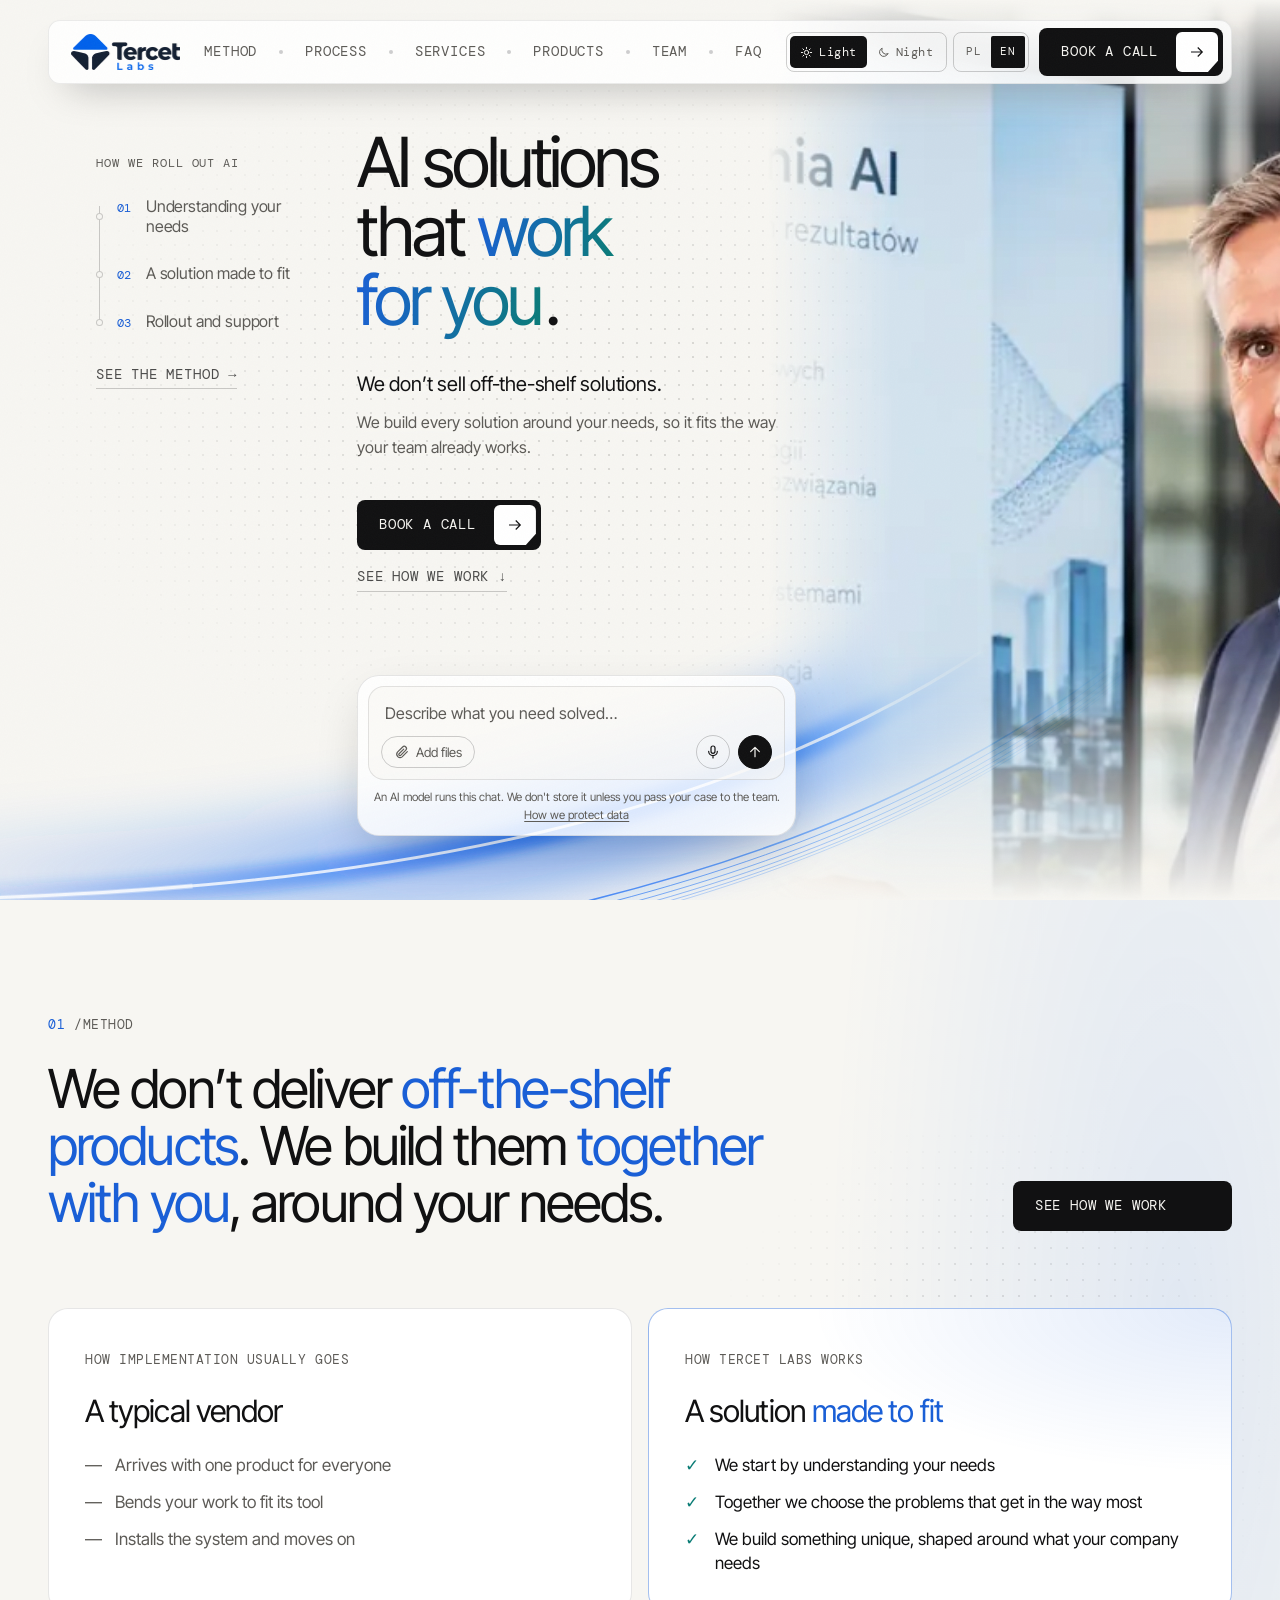
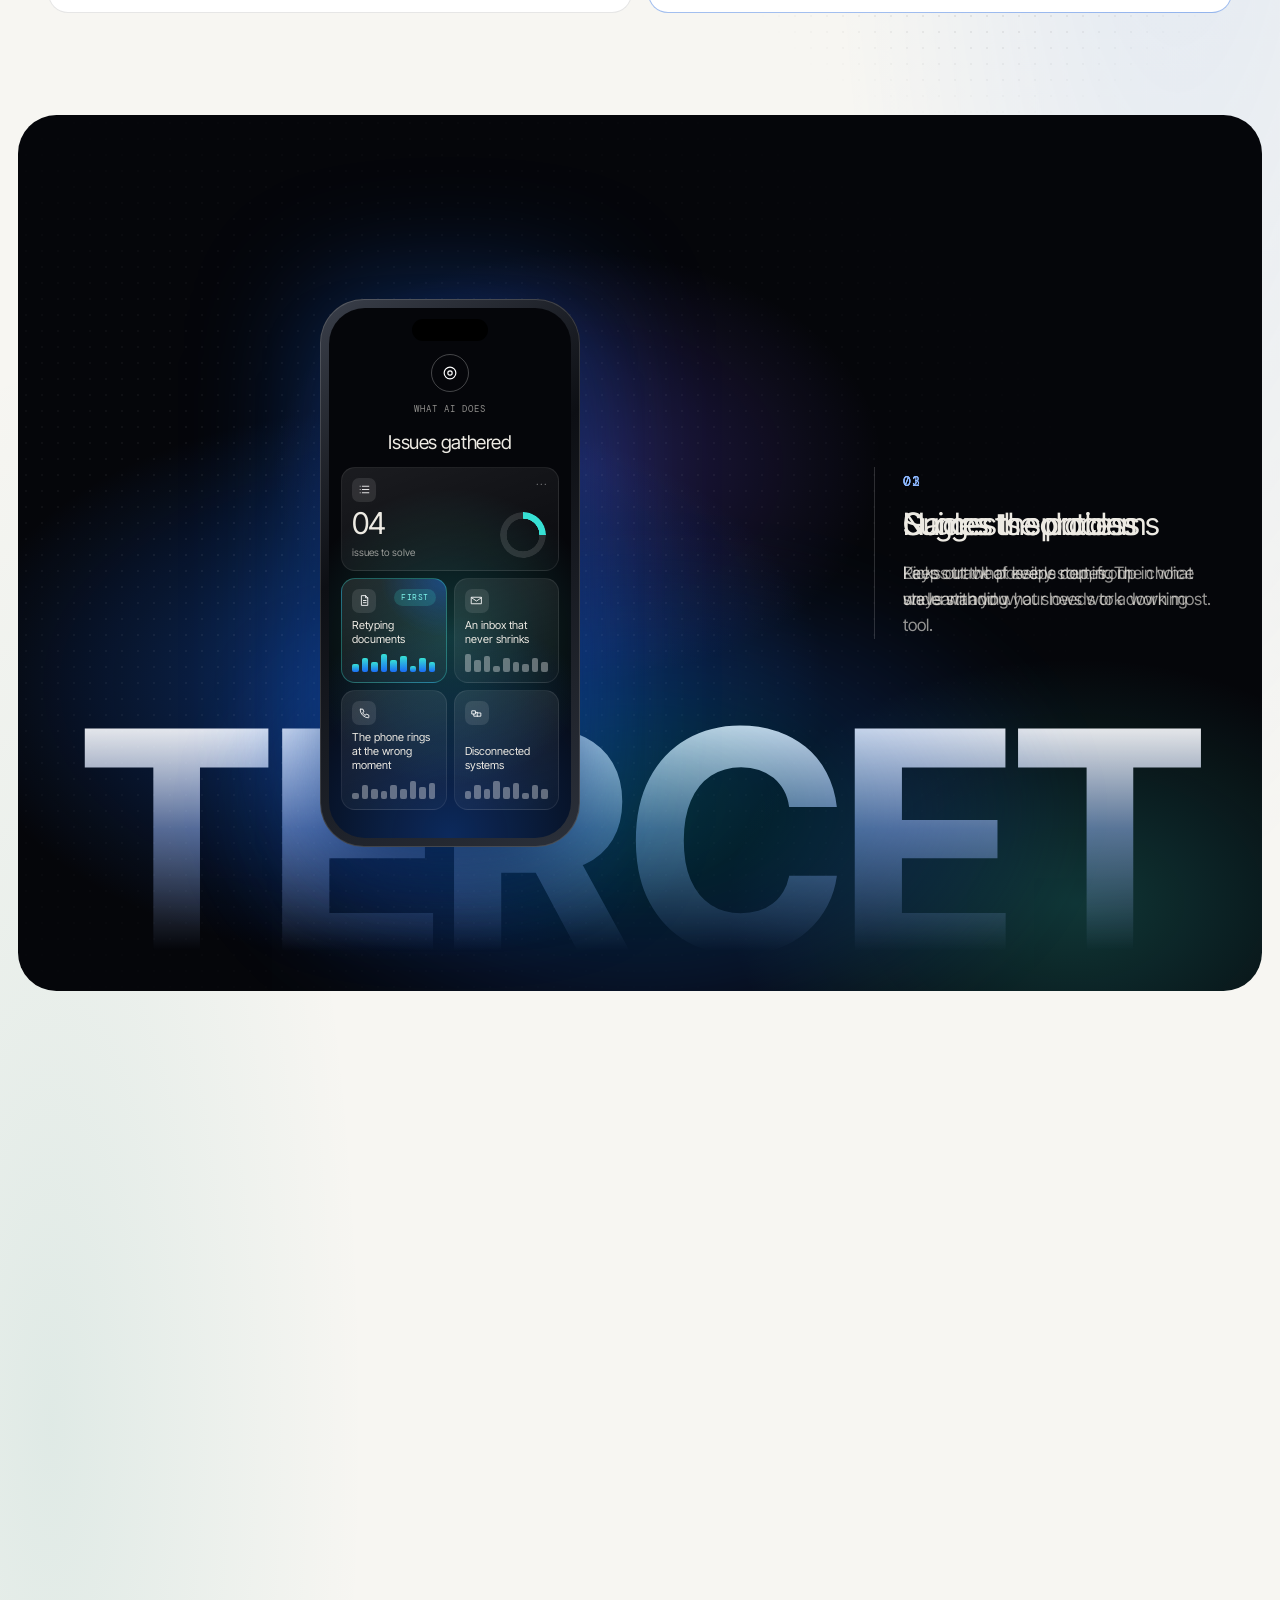
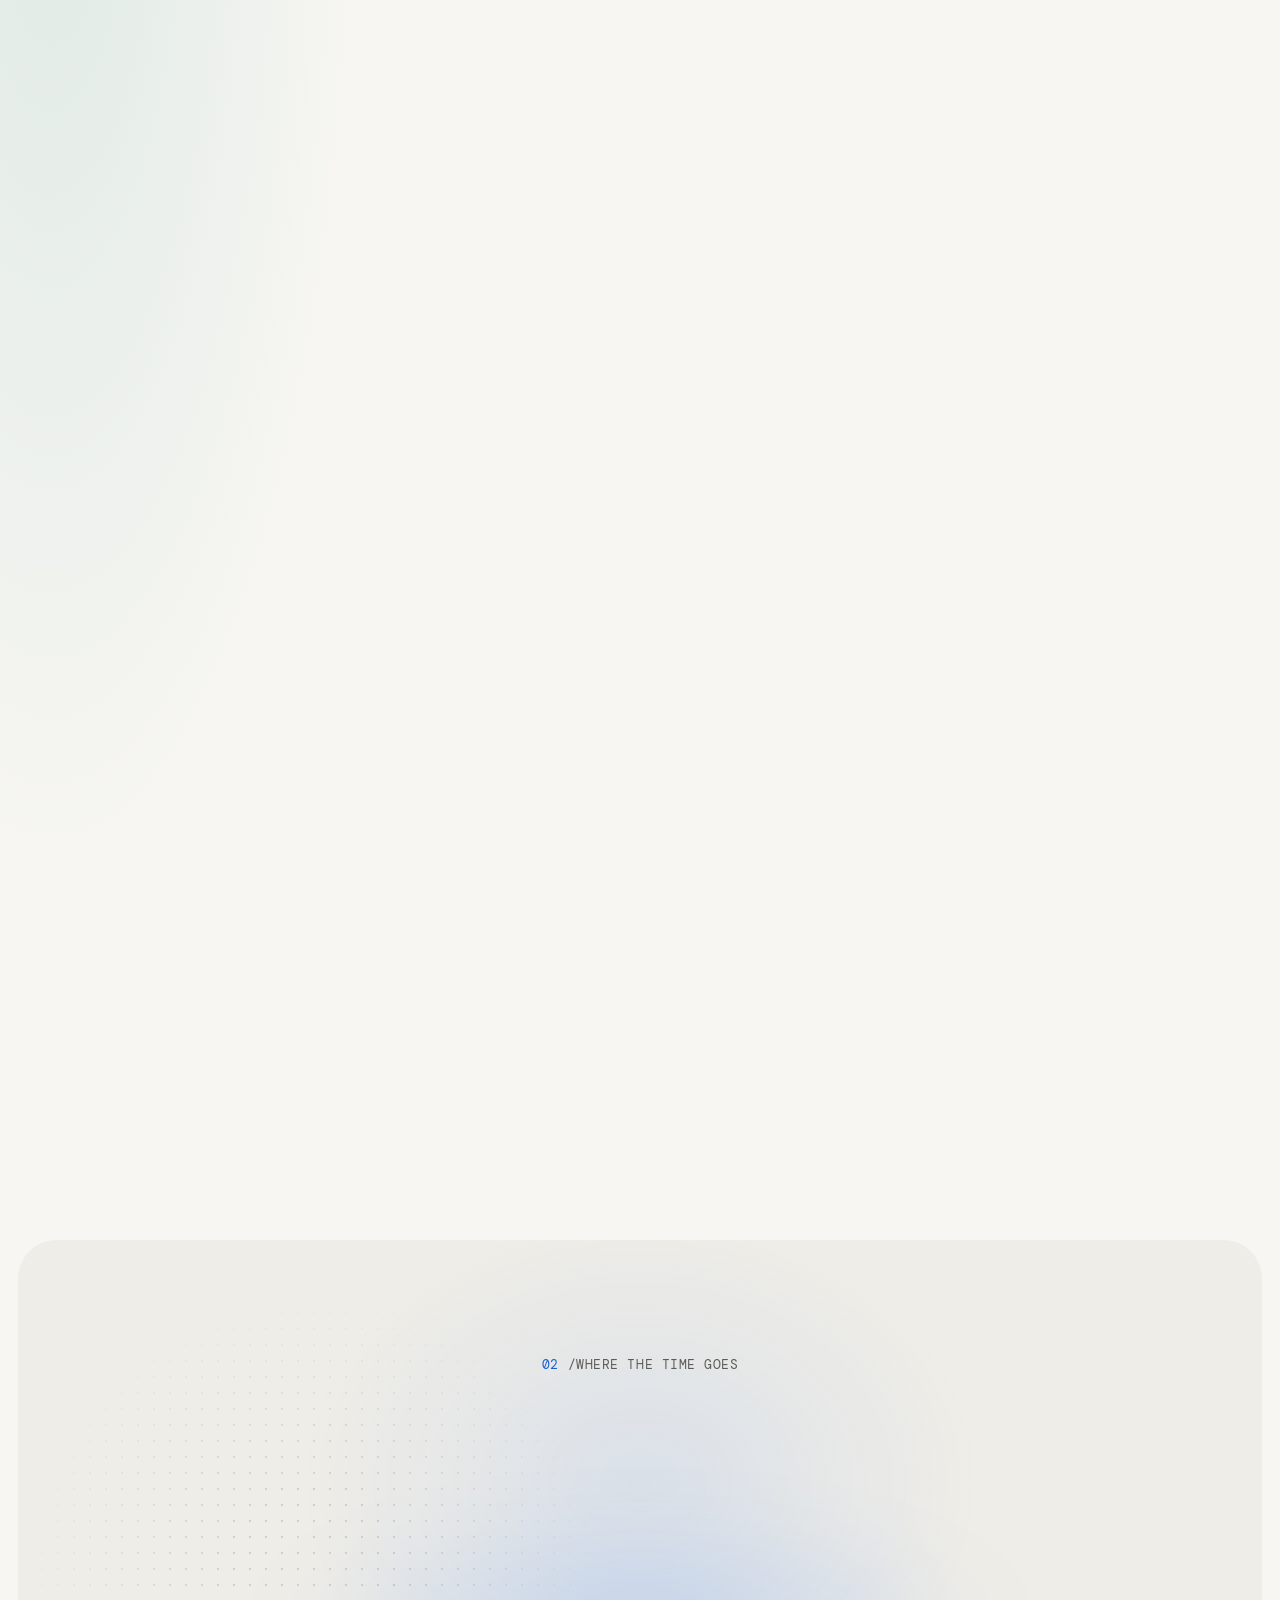
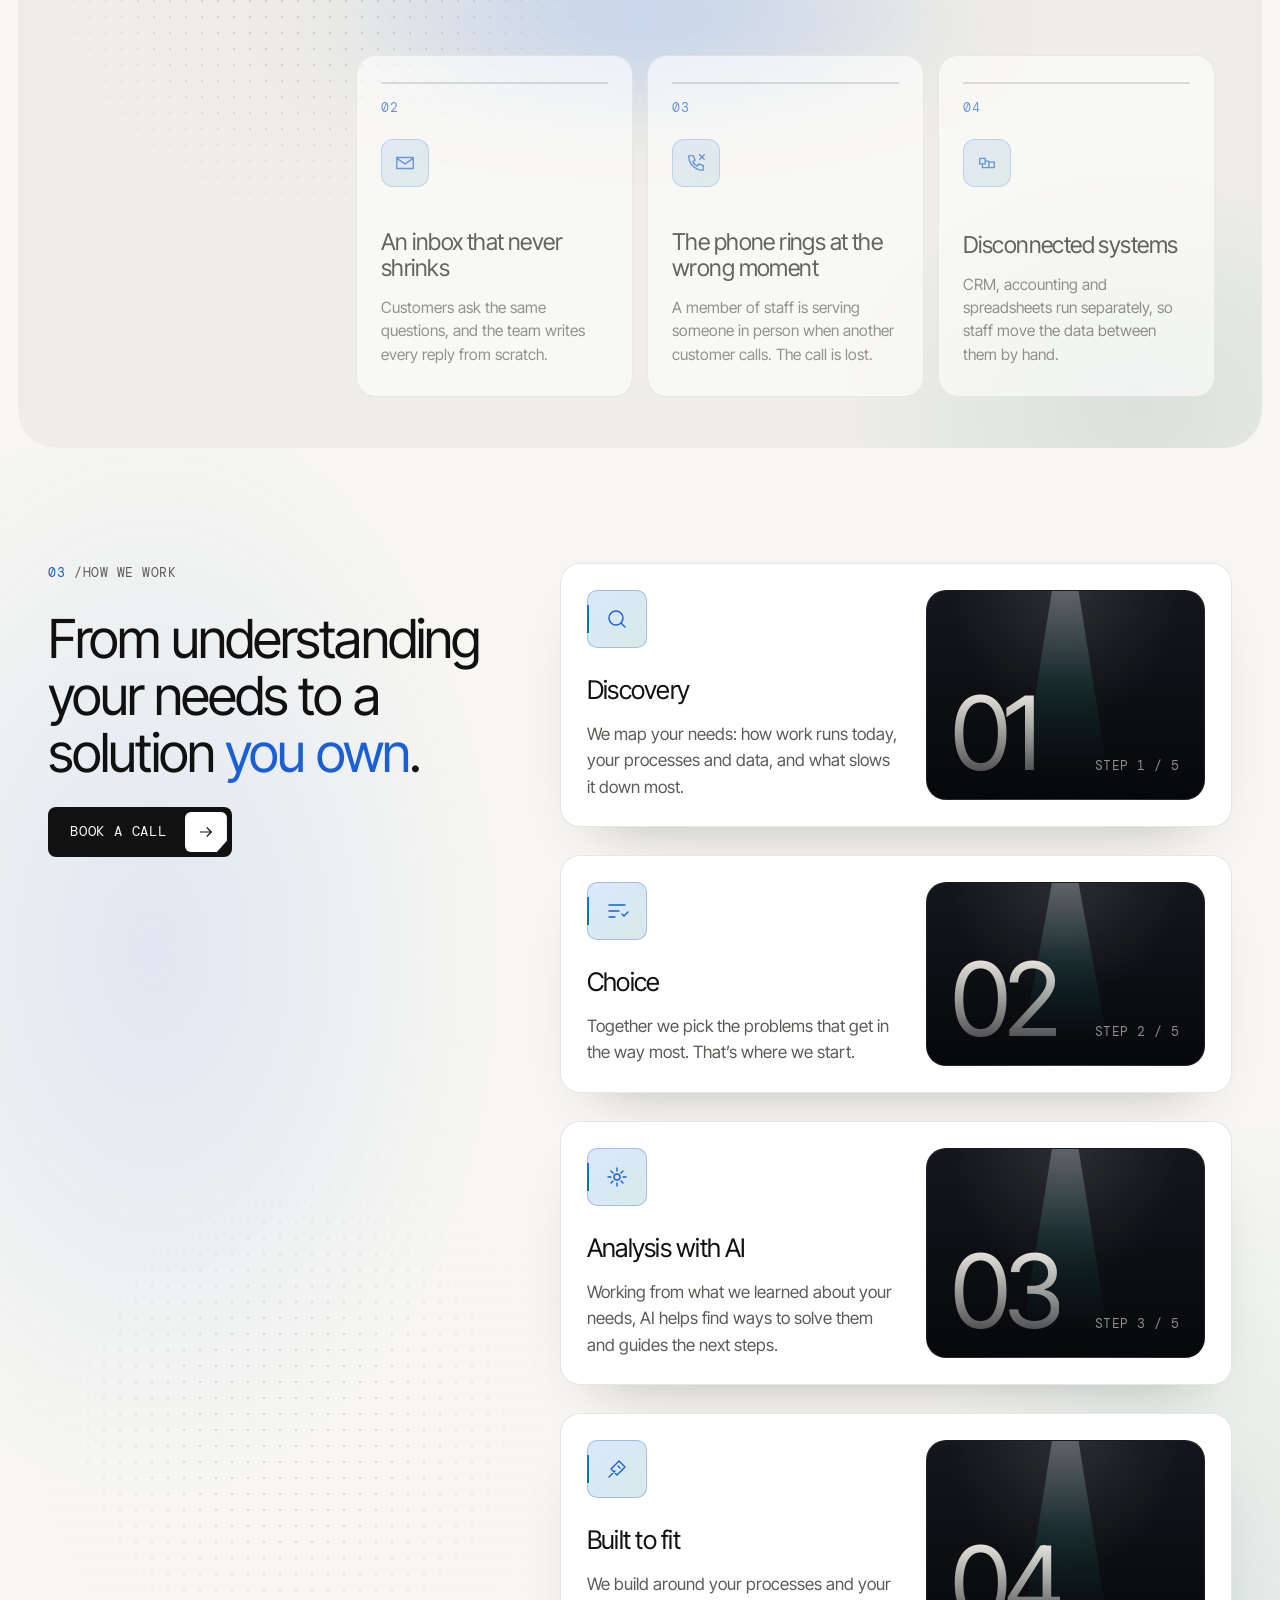
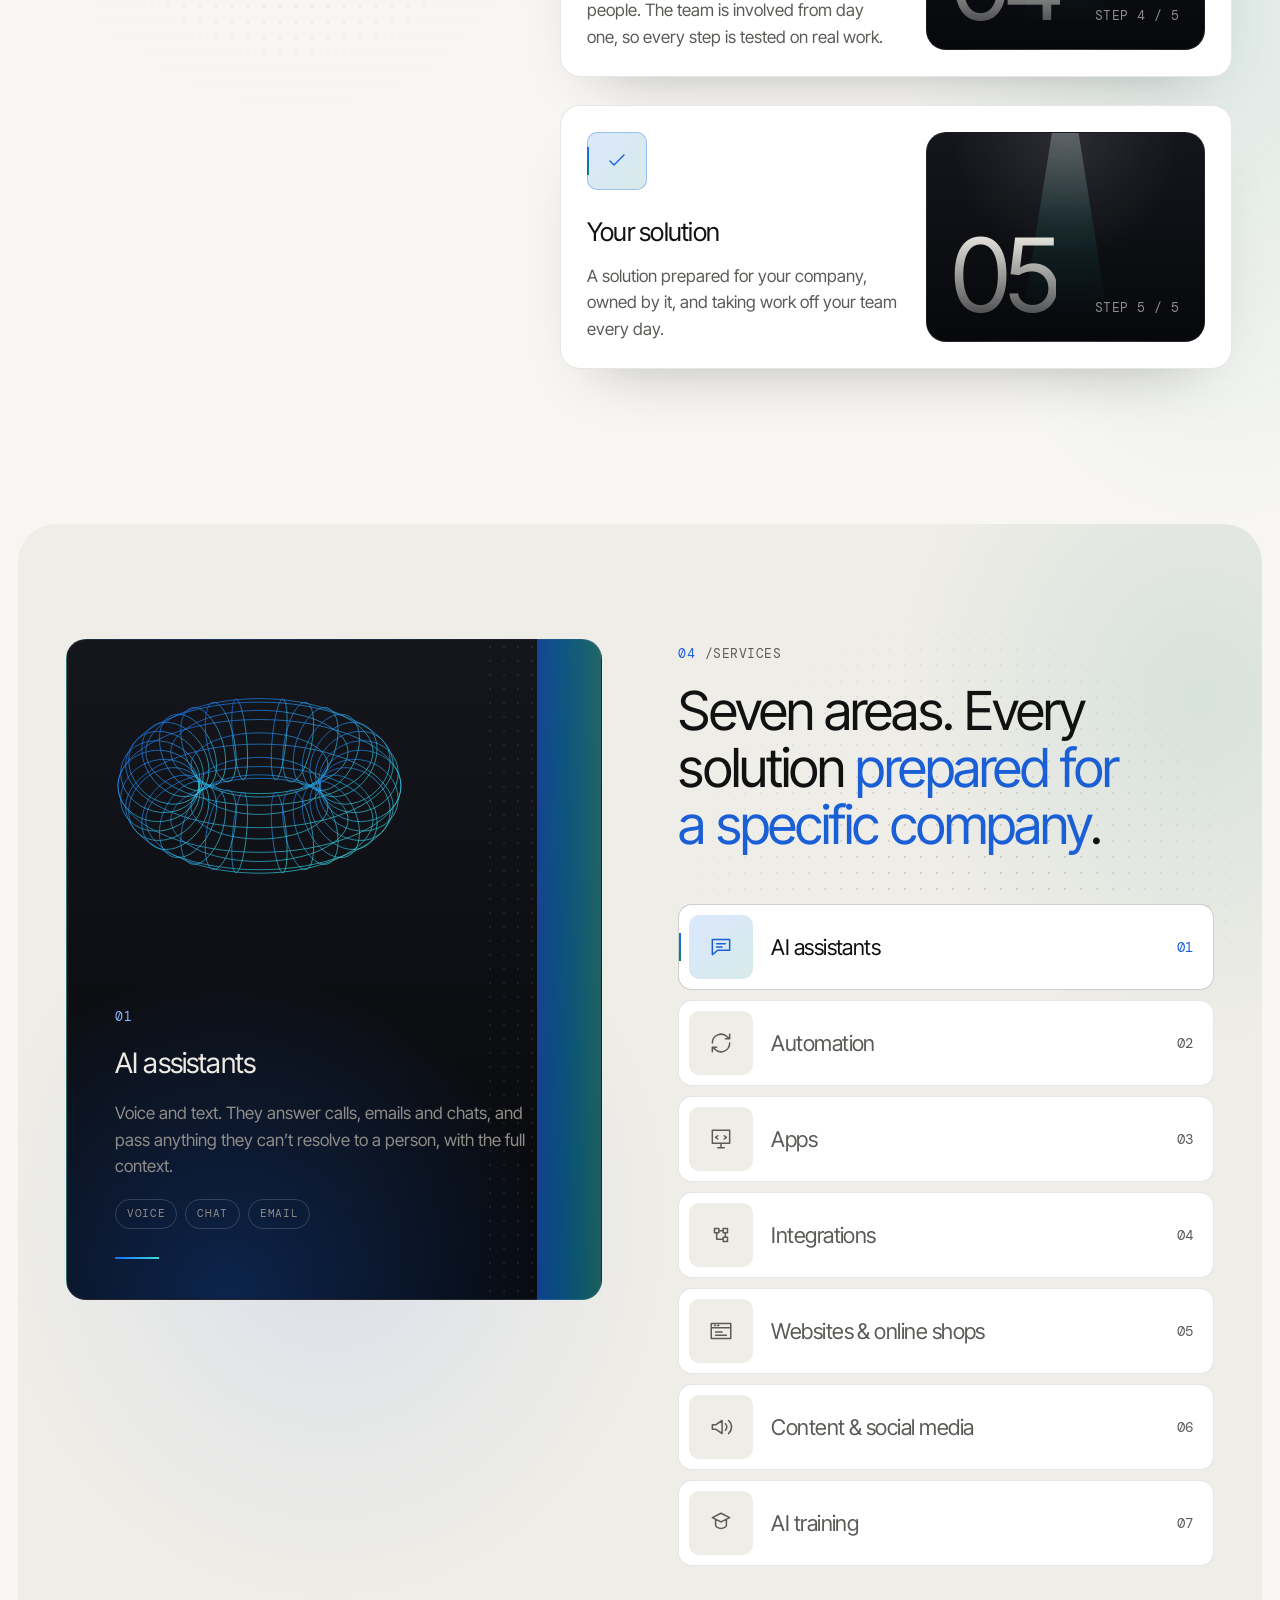
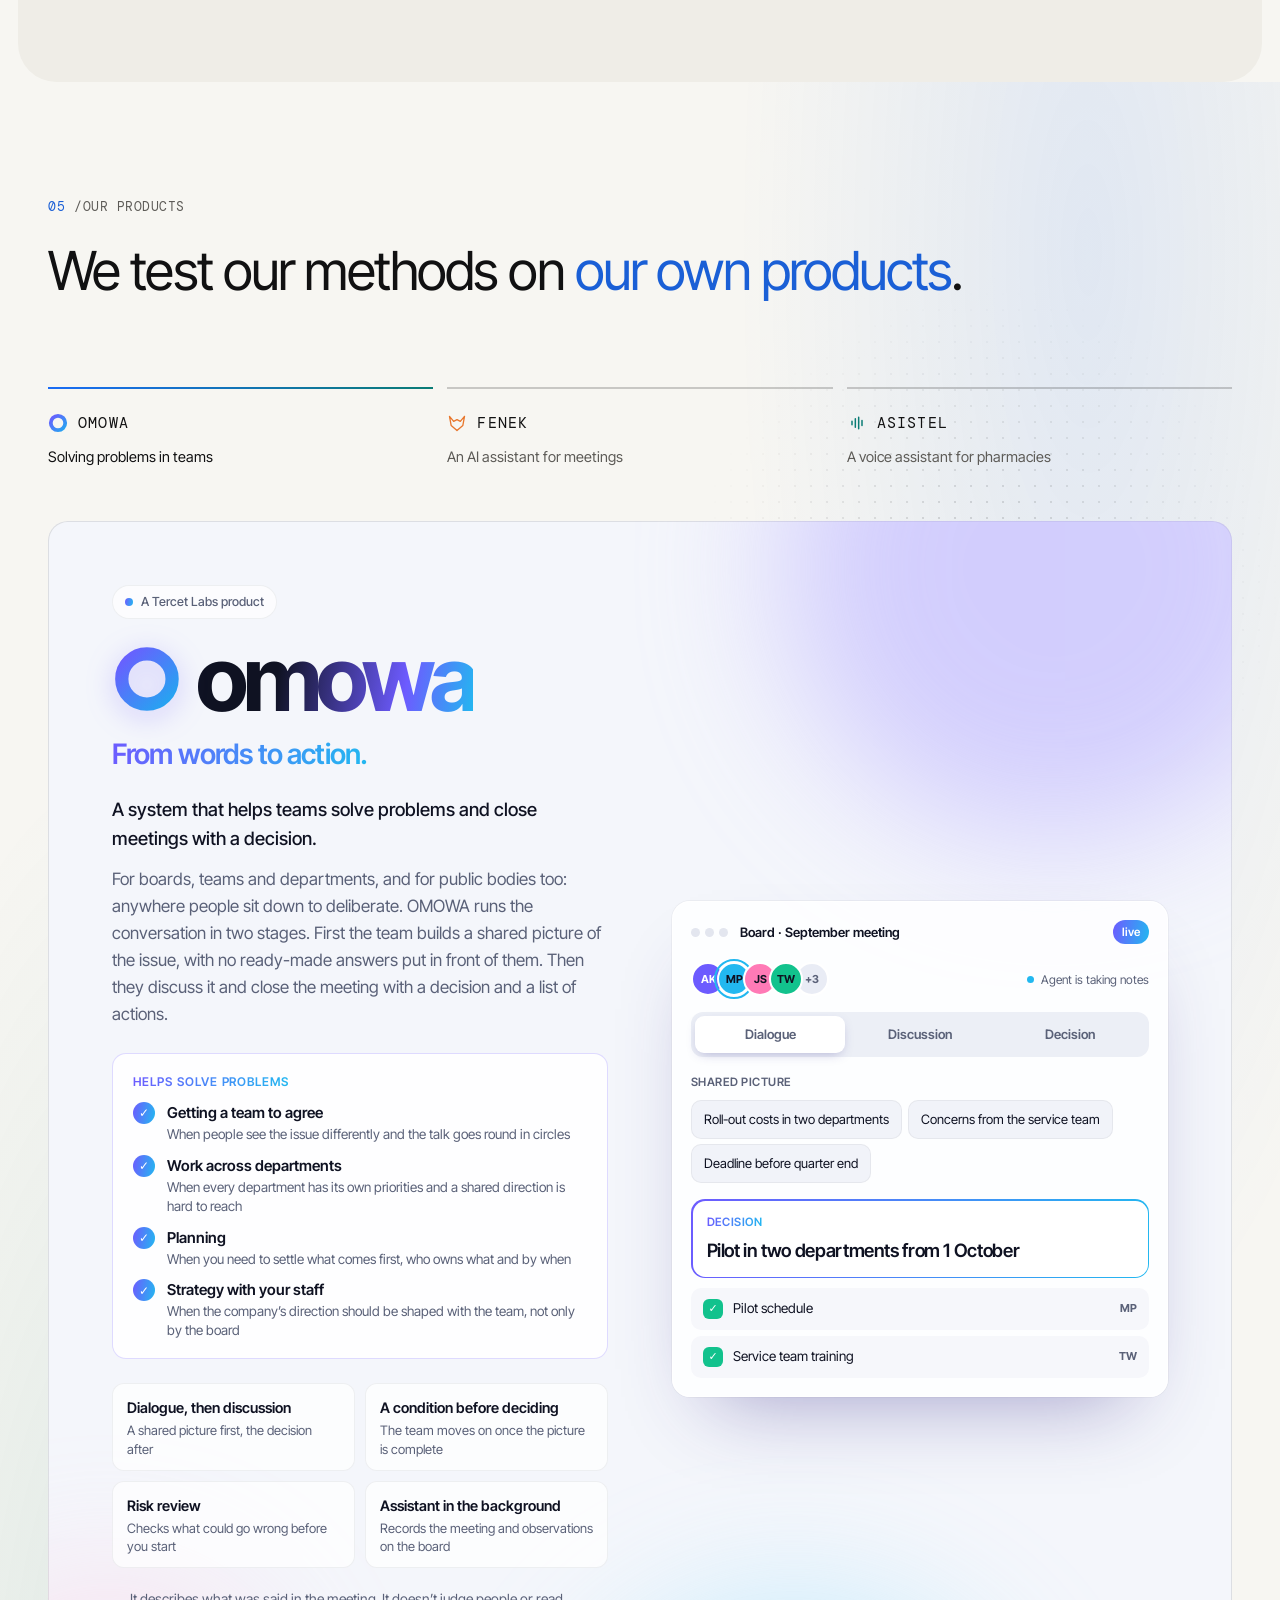
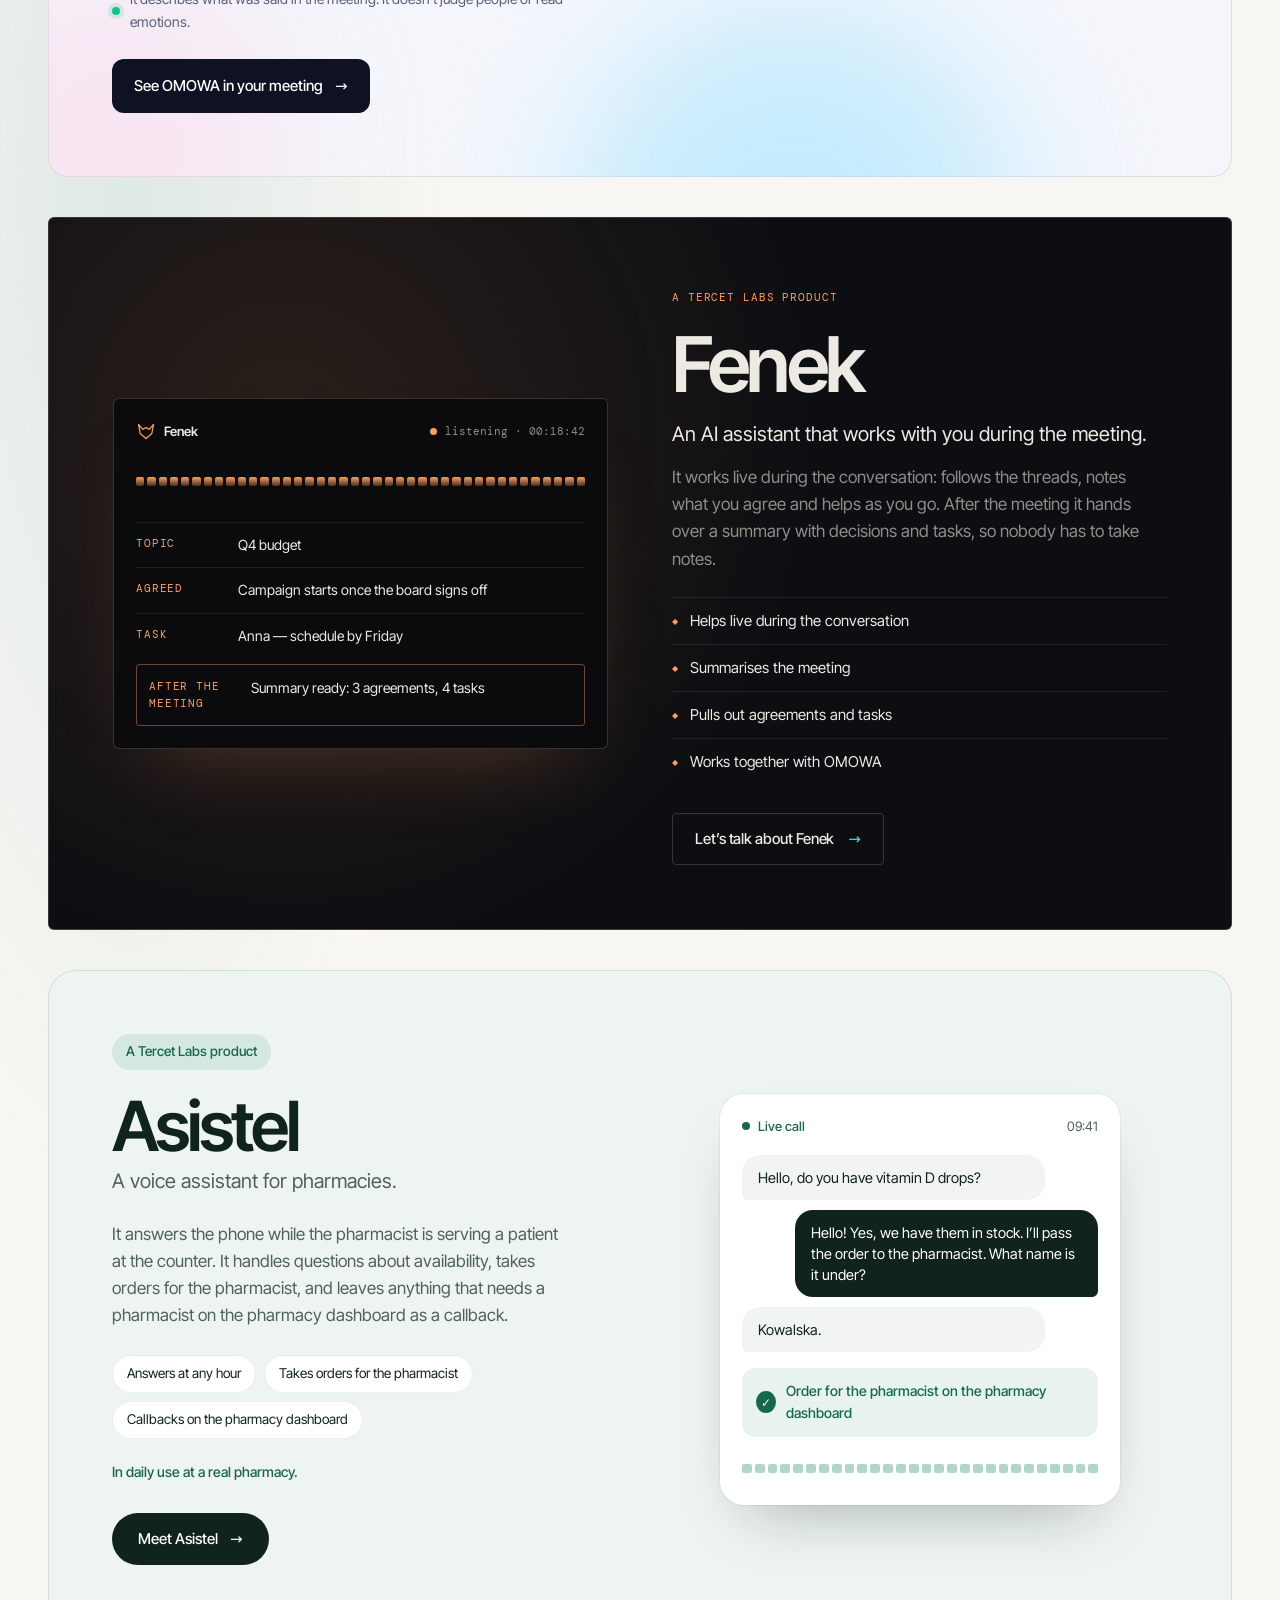
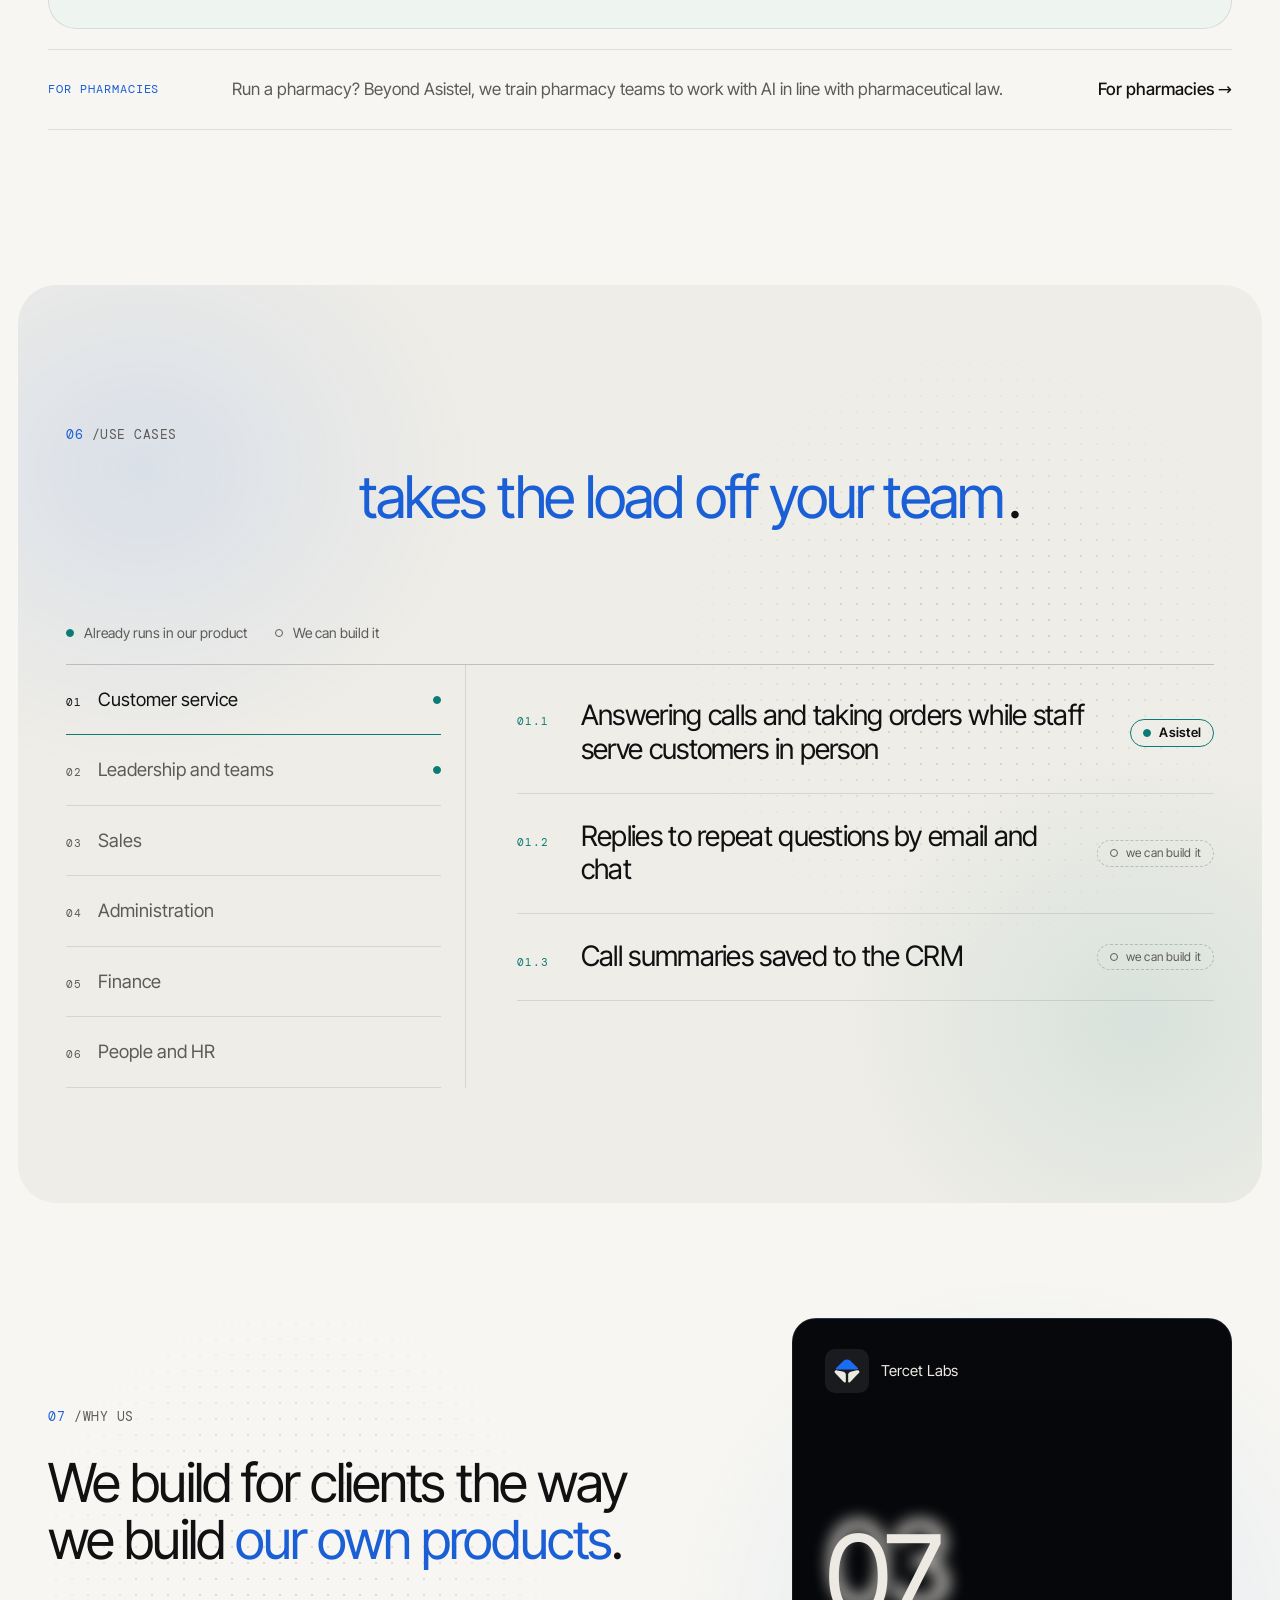
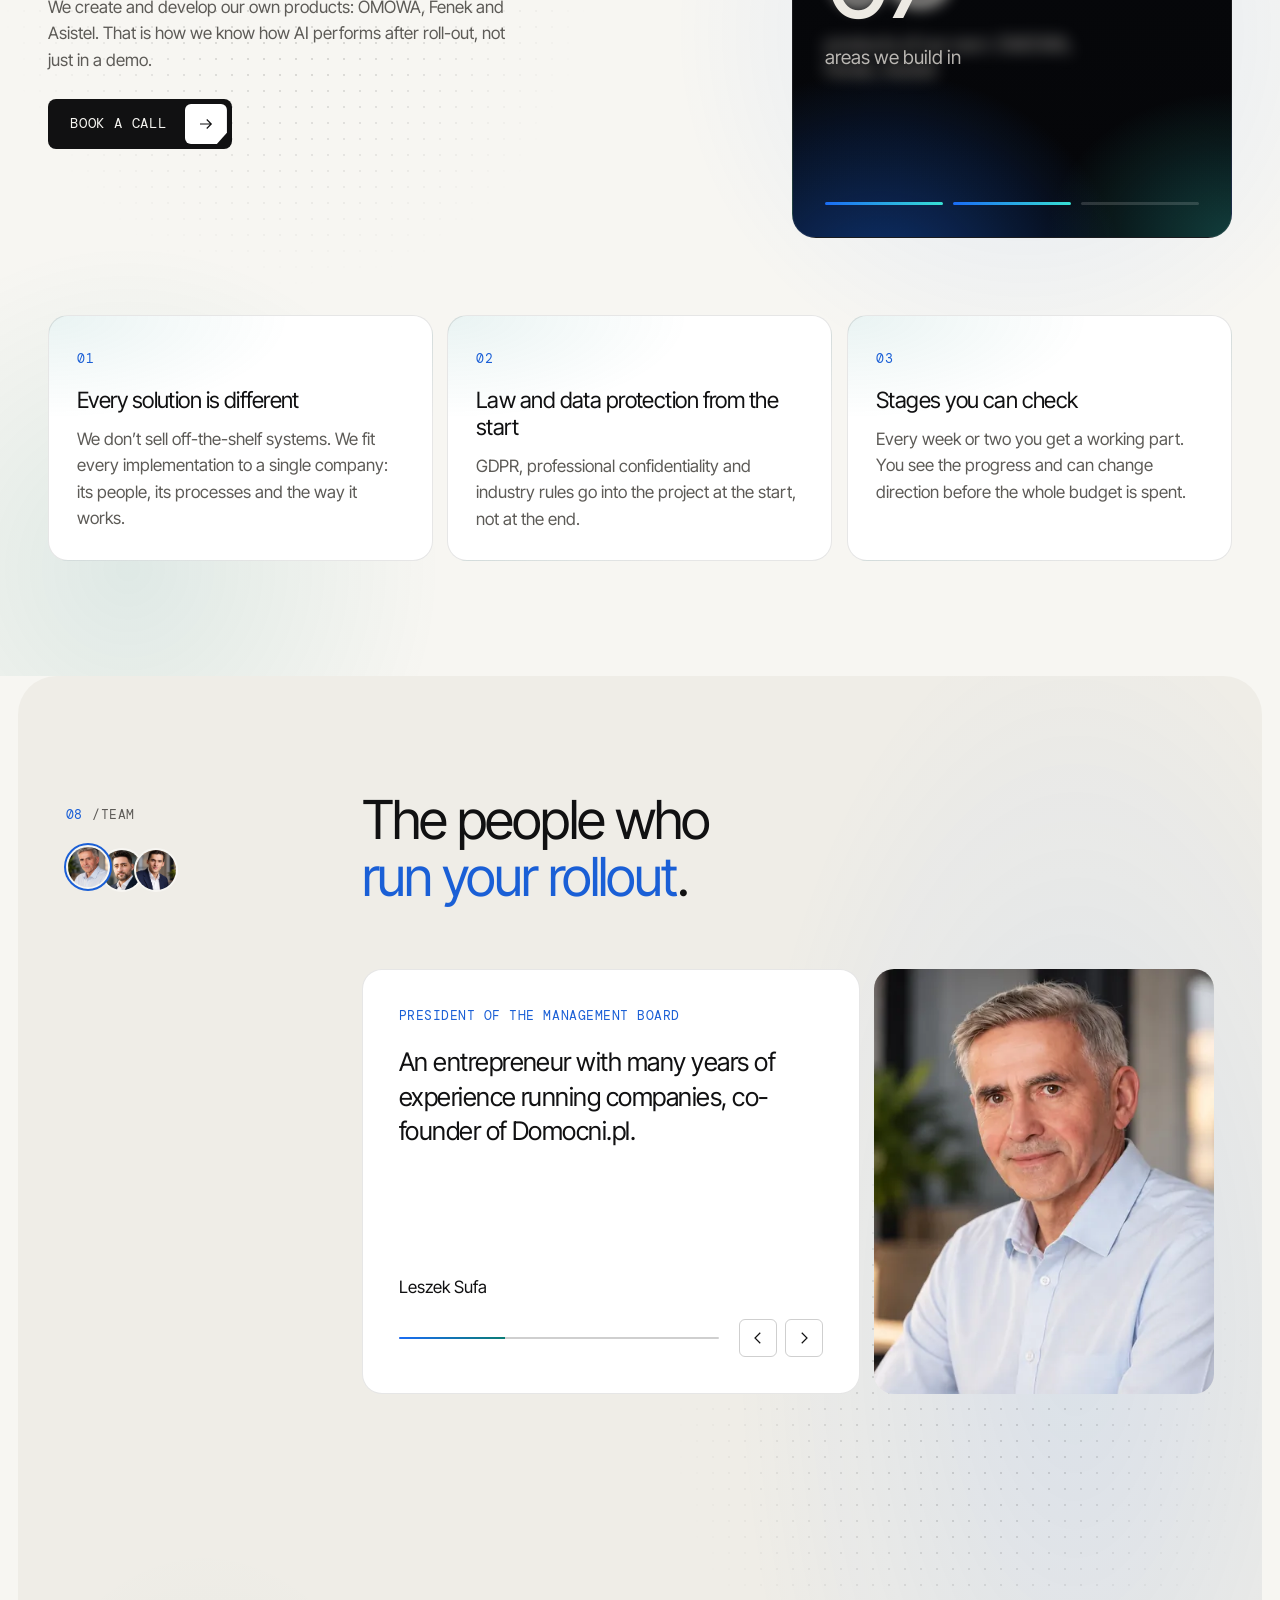
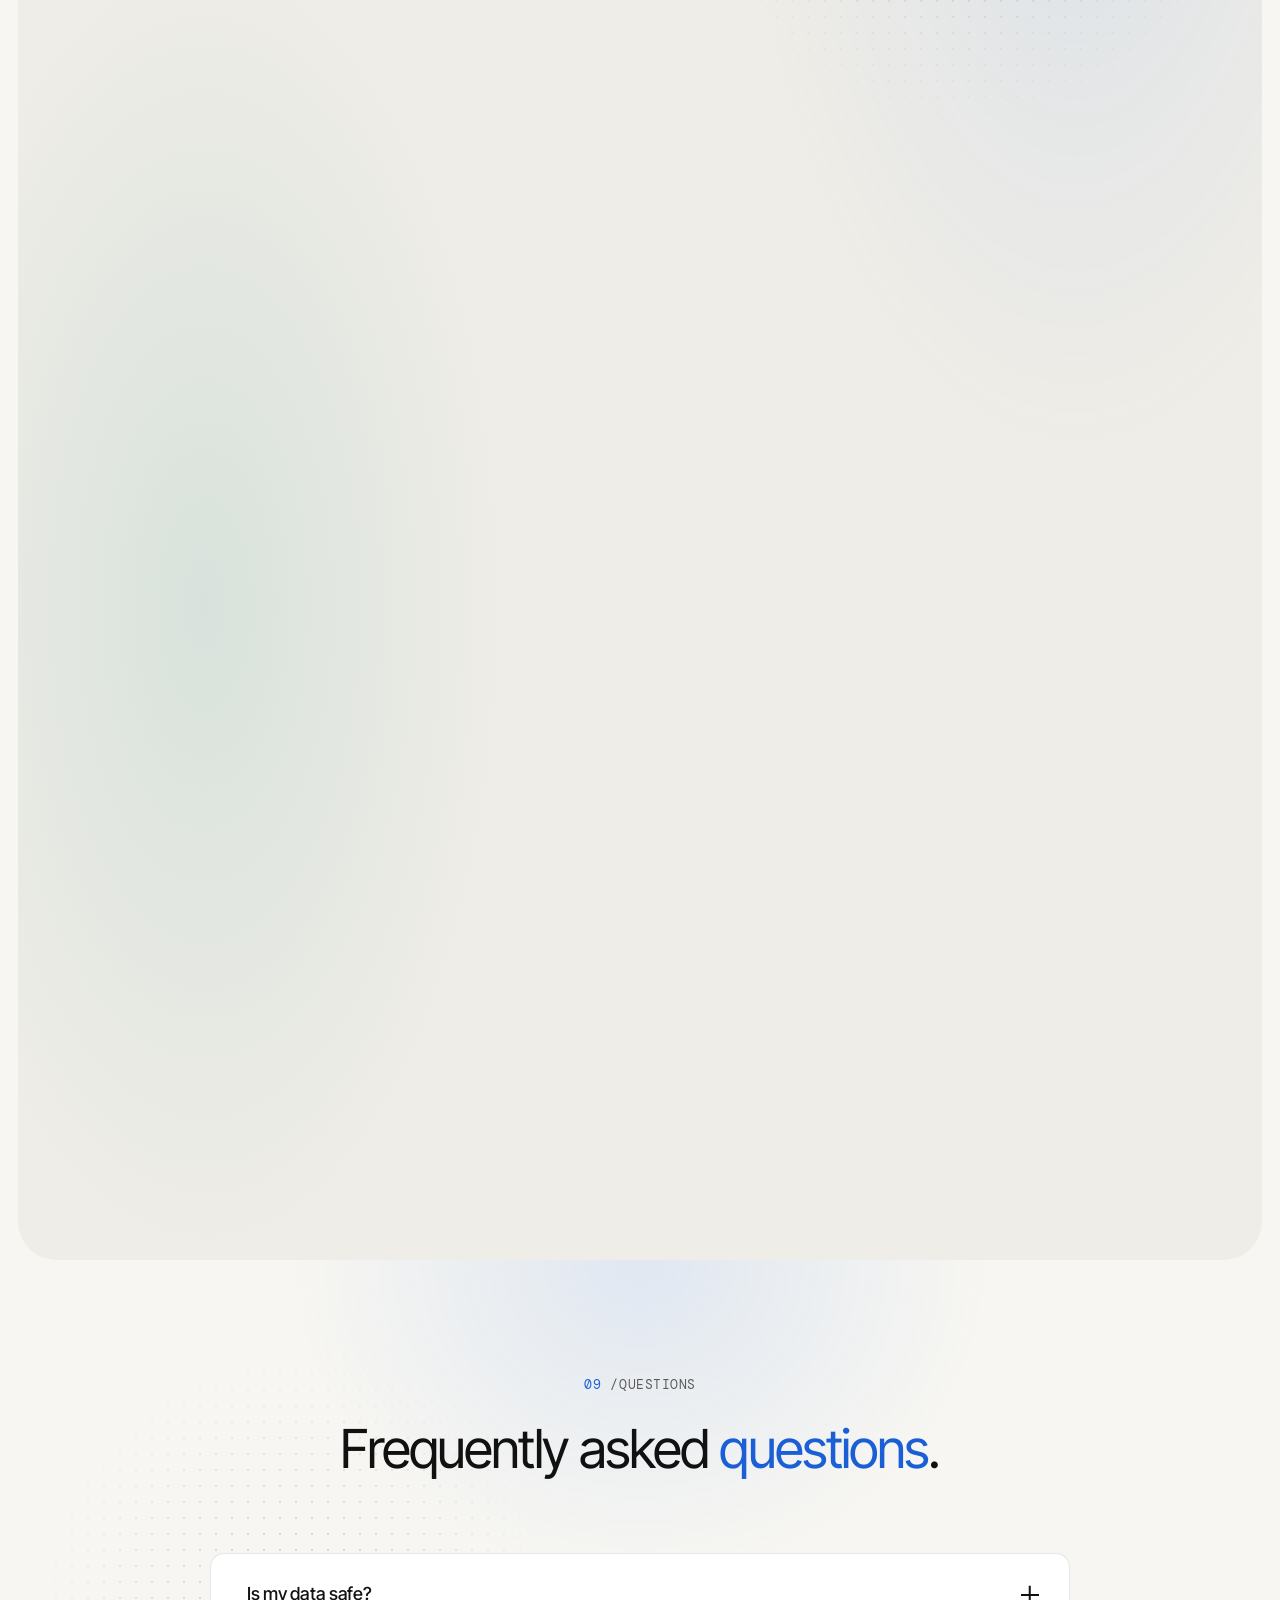
